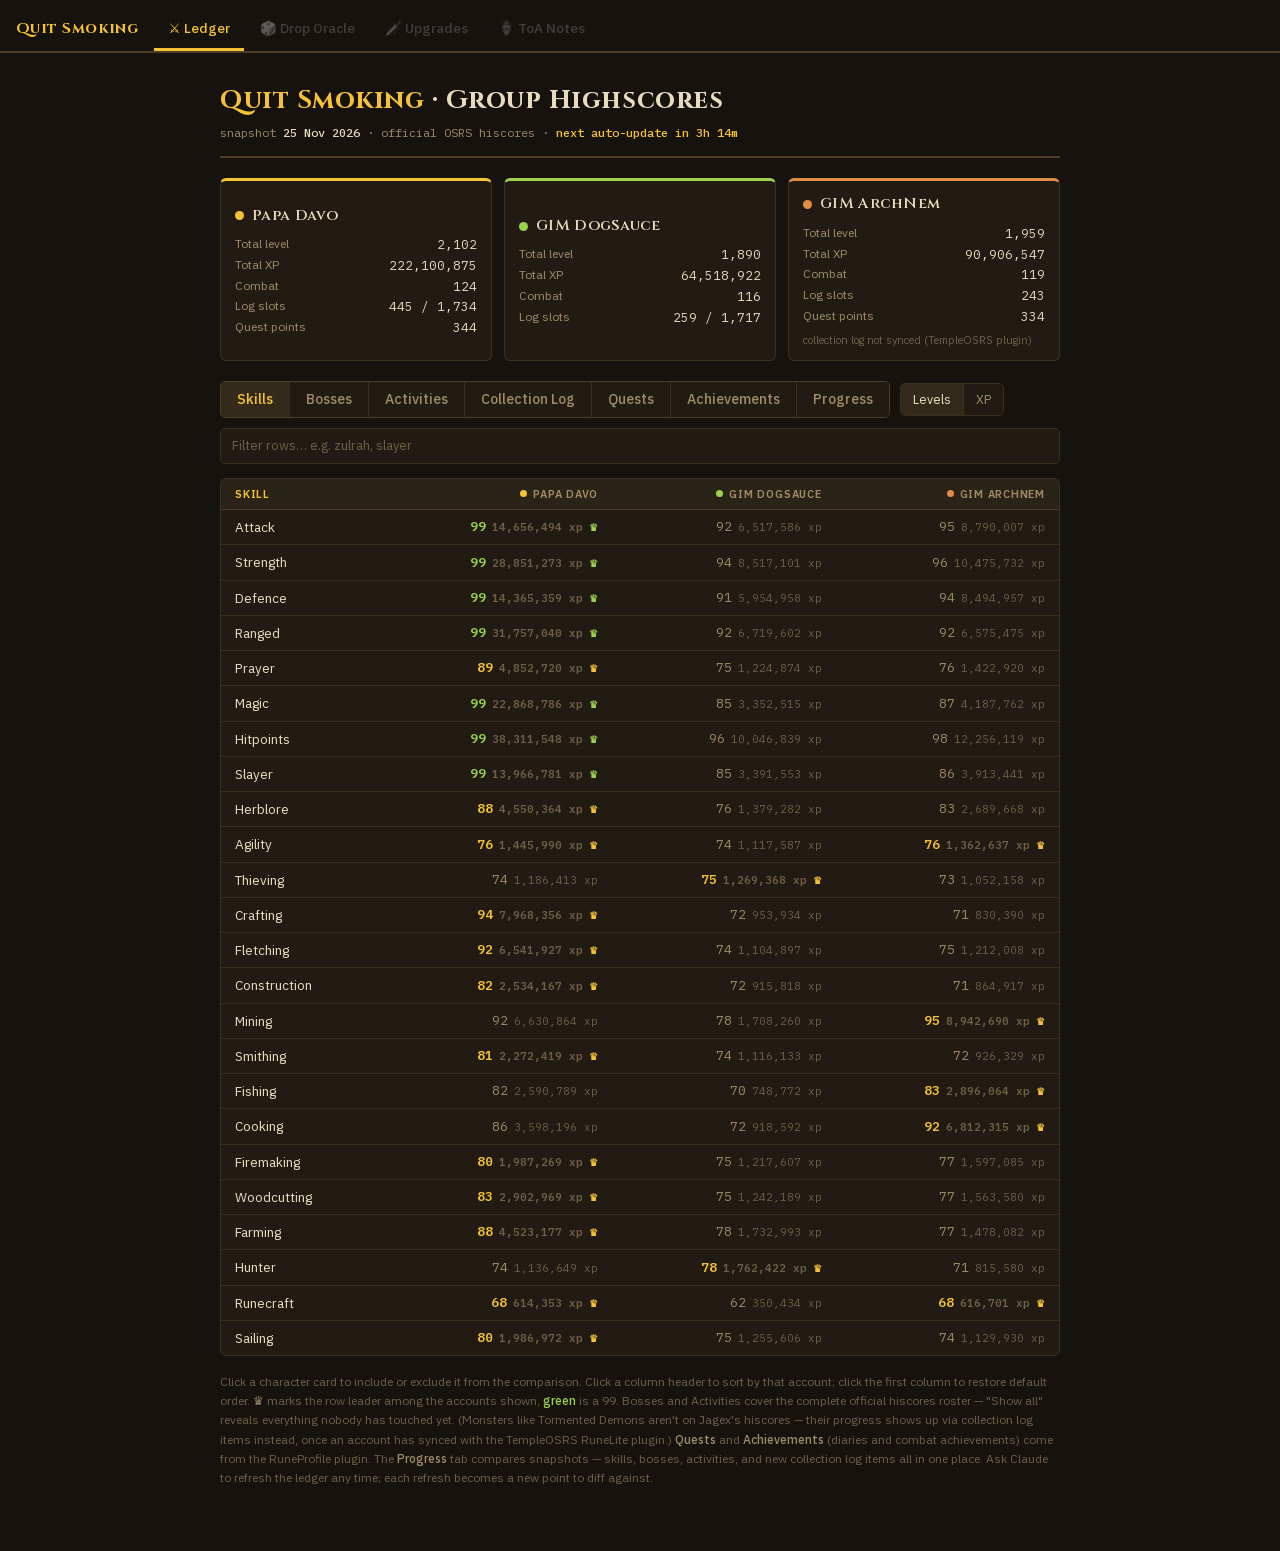
==== OSRS Toolkit.html @ 2ef052c2 "Scheduled data refresh" ====
<!DOCTYPE html>
<html lang="en">
<head>
<meta charset="utf-8">
<meta name="viewport" content="width=device-width, initial-scale=1">
<title>Quit Smoking — Group Highscores</title>
<link rel="stylesheet" href="assets/fonts.css">
<link rel="manifest" href="manifest.webmanifest">
<meta name="theme-color" content="#16120d">
<meta name="color-scheme" content="dark">
<meta name="mobile-web-app-capable" content="yes">
<meta name="apple-mobile-web-app-capable" content="yes">
<meta name="apple-mobile-web-app-status-bar-style" content="black">
<meta name="apple-mobile-web-app-title" content="Quit Smoking">
<link rel="apple-touch-icon" href="assets/apple-touch-icon.png">
<link rel="icon" type="image/png" sizes="192x192" href="assets/icon-192.png">
<style>

:root{
  --ground:#16120d; --panel:#211b13; --panel2:#2a2318; --panel3:#332a1c;
  --border:#4d3d24; --border-soft:#3a2f1d;
  --ink:#e9dcbe; --muted:#a08c66; --faint:#6f6047;
  --gold:#f5c235; --green:#9ad24b; --red:#e0674f; --blue:#7fb8d9;
  --c-davo:#f5c235; --c-dog:#9ad24b; --c-arch:#e08e45;
  --display:'Cinzel',Georgia,serif;
  --sans:'IBM Plex Sans',system-ui,sans-serif;
  --mono:'IBM Plex Mono',Consolas,monospace;
}
*{box-sizing:border-box}
[hidden]{display:none!important}
body{background:var(--ground);color:var(--ink);font-family:var(--sans);margin:0;
  font-size:14px;line-height:1.5}
nav{position:sticky;top:0;z-index:10;background:var(--ground);
  border-bottom:2px solid var(--border);display:flex;gap:2px;
  padding:10px 16px 0;overflow-x:auto}
nav .brand{font-family:var(--display);font-weight:700;font-size:15px;color:var(--gold);
  letter-spacing:.03em;padding:8px 14px 10px 0;white-space:nowrap}
nav button{font:inherit;font-size:13.5px;font-weight:500;color:var(--muted);
  background:none;border:none;border-bottom:3px solid transparent;
  padding:8px 14px 10px;cursor:pointer;white-space:nowrap}
nav button:hover{color:var(--ink)}
nav button.on{color:var(--gold);border-bottom-color:var(--gold)}
nav button:focus-visible{outline:2px solid var(--gold);outline-offset:-2px}
nav button.dim{opacity:.35;filter:grayscale(1);cursor:not-allowed}
nav button.dim:hover{color:var(--muted)}

/* ---- ledger ---- */



#t-ledger [hidden]{display:none!important}


#t-ledger .wrap{max-width:880px;margin:0 auto;padding:28px 20px 64px}


#t-ledger header{display:flex;align-items:baseline;justify-content:space-between;flex-wrap:wrap;
  gap:4px 16px;border-bottom:2px solid var(--border);padding-bottom:14px;margin-bottom:20px}

#t-ledger h1{font-family:var(--display);font-weight:700;font-size:26px;margin:0;letter-spacing:.02em;
  color:var(--gold);text-wrap:balance}

#t-ledger h1 .sub{color:var(--ink)}

#t-ledger .snapdate{font-family:var(--mono);font-size:12px;color:var(--muted)}

#t-ledger .snapdate b{color:var(--ink);font-weight:500}


#t-ledger .cards{display:grid;grid-template-columns:repeat(auto-fit,minmax(230px,1fr));gap:12px;margin-bottom:20px}

#t-ledger .card{background:var(--panel);border:1px solid var(--border-soft);border-radius:6px;
  padding:12px 14px;cursor:pointer;text-align:left;font:inherit;color:inherit;
  border-top:3px solid var(--acct);transition:background .12s, border-color .12s}

#t-ledger .card:hover{background:var(--panel2)}

#t-ledger .card:focus-visible{outline:2px solid var(--gold);outline-offset:2px}

#t-ledger .card.off{opacity:.45;border-top-color:var(--border-soft)}

#t-ledger .card .nm{font-family:var(--display);font-weight:600;font-size:15px;letter-spacing:.02em;
  display:flex;align-items:center;gap:8px;margin-bottom:8px}

#t-ledger .card .dot{width:9px;height:9px;border-radius:50%;background:var(--acct);flex:none}

#t-ledger .card dl{display:grid;grid-template-columns:auto 1fr;gap:2px 12px;margin:0}

#t-ledger .card dt{color:var(--muted);font-size:12px}

#t-ledger .card dd{margin:0;text-align:right;font-family:var(--mono);font-size:12.5px;font-variant-numeric:tabular-nums}

#t-ledger .card .off-note{font-size:11px;color:var(--faint);margin-top:6px}


#t-ledger .controls{display:flex;flex-wrap:wrap;align-items:center;gap:10px;margin-bottom:14px}

#t-ledger .tabs{display:flex;border:1px solid var(--border);border-radius:5px;overflow:hidden}

#t-ledger .tabs button{font:inherit;font-weight:500;color:var(--muted);background:var(--panel);
  border:none;padding:7px 16px;cursor:pointer}

#t-ledger .tabs button + button{border-left:1px solid var(--border-soft)}

#t-ledger .tabs button.on{background:var(--panel3);color:var(--gold)}

#t-ledger .tabs button:focus-visible{outline:2px solid var(--gold);outline-offset:-2px}

#t-ledger .seg{display:flex;border:1px solid var(--border-soft);border-radius:5px;overflow:hidden}

#t-ledger .seg button{font:inherit;font-size:12.5px;color:var(--muted);background:var(--panel);
  border:none;padding:6px 12px;cursor:pointer}

#t-ledger .seg button + button{border-left:1px solid var(--border-soft)}

#t-ledger .seg button.on{background:var(--panel3);color:var(--ink)}

#t-ledger .seg button:focus-visible{outline:2px solid var(--gold);outline-offset:-2px}

#t-ledger .range{position:relative}

#t-ledger #rangebtn{font:inherit;font-size:12.5px;color:var(--ink);background:var(--panel);
  border:1px solid var(--border-soft);border-radius:5px;padding:6px 11px;cursor:pointer;
  display:flex;align-items:center;gap:8px;font-variant-numeric:tabular-nums}

#t-ledger #rangebtn:hover{border-color:var(--gold)}

#t-ledger #rangebtn .caret{color:var(--faint);font-size:9px}

#t-ledger #calpop{position:absolute;top:calc(100% + 6px);left:0;z-index:30;background:var(--panel2);
  border:1px solid var(--border);border-radius:6px;padding:12px;
  box-shadow:0 10px 28px rgba(0,0,0,.55);display:flex;gap:14px}

#t-ledger #calpop .presets{display:flex;flex-direction:column;gap:4px;
  border-right:1px solid var(--border-soft);padding-right:12px}

#t-ledger #calpop .presets .pt{font-size:10px;font-weight:600;letter-spacing:.07em;
  text-transform:uppercase;color:var(--faint);margin-bottom:2px}

#t-ledger #calpop .presets button{font:inherit;font-size:12px;text-align:left;color:var(--muted);
  background:none;border:none;border-radius:4px;padding:5px 9px;cursor:pointer;white-space:nowrap}

#t-ledger #calpop .presets button:hover{background:var(--panel3);color:var(--gold)}

#t-ledger .cal{width:226px}

#t-ledger .cal .mhead{display:flex;align-items:center;justify-content:space-between;margin-bottom:8px}

#t-ledger .cal .mhead b{font-size:12.5px;font-weight:600;font-family:var(--sans)}

#t-ledger .cal .mhead button{font:inherit;color:var(--muted);background:none;
  border:1px solid var(--border-soft);border-radius:4px;width:22px;height:22px;
  cursor:pointer;line-height:1;padding:0}

#t-ledger .cal .mhead button:hover{color:var(--gold);border-color:var(--gold)}

#t-ledger .cal .grid{display:grid;grid-template-columns:repeat(7,1fr);gap:2px;
  font-family:var(--mono);font-size:11.5px;text-align:center}

#t-ledger .cal .dow{color:var(--faint);font-size:10px;padding:2px 0}

#t-ledger .cal .d{padding:5px 0;border-radius:4px;color:var(--faint)}

#t-ledger .cal .d.snap{color:var(--ink);cursor:pointer;background:var(--panel3);font-weight:600}

#t-ledger .cal .d.snap:hover{outline:1px solid var(--gold)}

#t-ledger .cal .d.inrange{background:var(--border-soft)}

#t-ledger .cal .d.sel{background:var(--gold);color:var(--ground)}

#t-ledger .cal .hint{margin-top:8px;font-size:10.5px;color:var(--faint);font-family:var(--sans)}

#t-ledger #search{font:inherit;font-size:13px;color:var(--ink);background:var(--panel);
  border:1px solid var(--border-soft);border-radius:5px;padding:7px 11px;flex:1;min-width:140px}

#t-ledger #search::placeholder{color:var(--faint)}

#t-ledger #search:focus{outline:none;border-color:var(--gold)}


#t-ledger .tablebox{border:1px solid var(--border-soft);border-radius:6px;background:var(--panel)}

@media (max-width:640px){#t-ledger .tablebox{overflow-x:auto}
}
#t-ledger table{border-collapse:collapse;width:100%;min-width:520px}

#t-ledger th,#t-ledger td{padding:7px 14px;white-space:nowrap}

#t-ledger thead th{font-size:11px;font-weight:600;letter-spacing:.07em;text-transform:uppercase;
  color:var(--muted);background:var(--panel2);border-bottom:1px solid var(--border);
  text-align:right;cursor:pointer;user-select:none;
  position:sticky;top:var(--stickytop,0px);z-index:2}

#t-ledger thead th:first-child{text-align:left}

#t-ledger thead th:hover{color:var(--ink)}

#t-ledger thead th.sorted{color:var(--gold)}

#t-ledger thead th .dot{display:inline-block;width:7px;height:7px;border-radius:50%;margin-right:6px;
  vertical-align:1px}

#t-ledger tbody td{border-bottom:1px solid var(--border-soft);font-family:var(--mono);
  font-size:13px;font-variant-numeric:tabular-nums;text-align:right;color:var(--muted)}

#t-ledger tbody tr:last-child td{border-bottom:none}

#t-ledger tbody tr:hover td{background:var(--panel2)}

#t-ledger tbody td.name{font-family:var(--sans);text-align:left;color:var(--ink);font-size:13.5px}

#t-ledger tbody td.lead{color:var(--gold);font-weight:600}

#t-ledger tbody td.lead::after{content:" ♛";font-size:10px}

#t-ledger tbody td.max99{color:var(--green)}

#t-ledger tbody td.zero{color:var(--faint)}

#t-ledger tbody td.gain{color:var(--green)}

#t-ledger tbody tr.grouphead td{font-family:var(--sans);font-size:11px;font-weight:600;
  letter-spacing:.07em;text-transform:uppercase;color:var(--gold);background:var(--panel2);
  text-align:left;cursor:default}

#t-ledger tbody tr.cathead td{background:var(--panel3);border-bottom-color:var(--border)}

#t-ledger tbody tr.cathead td.name{font-weight:600}

#t-ledger tbody tr.cathead td:not(.name){font-size:11.5px}

#t-ledger tbody tr.cathead td.done{color:var(--green)}

#t-ledger tbody tr.cathead .kc{display:inline-block;margin-left:9px;padding:1px 7px;border-radius:99px;
  background:var(--ground);border:1px solid var(--border);color:var(--gold);
  font-size:11.5px;font-weight:600}

#t-ledger td .xp{color:var(--faint);font-size:11px;margin-left:6px}

#t-ledger td .lv{color:var(--gold);font-size:11px;margin-left:6px}

#t-ledger .empty{padding:28px;text-align:center;color:var(--faint);white-space:normal}

#t-ledger footer{margin-top:16px;font-size:12px;color:var(--faint);line-height:1.6}

#t-ledger footer b{color:var(--muted);font-weight:500}

@media (max-width:560px){ #t-ledger th,#t-ledger td{padding:7px 9px}
 #t-ledger .wrap{padding:20px 12px 48px}
 }
/* ---- oracle ---- */




#t-oracle .wrap{max-width:880px;margin:0 auto;padding:28px 20px 64px}

#t-oracle header{border-bottom:2px solid var(--border);padding-bottom:14px;margin-bottom:20px;
  display:flex;align-items:baseline;justify-content:space-between;flex-wrap:wrap;gap:4px 16px}

#t-oracle h1{font-family:var(--display);font-weight:700;font-size:26px;margin:0;color:var(--gold);
  letter-spacing:.02em}

#t-oracle .tagline{font-family:var(--mono);font-size:12px;color:var(--muted)}


#t-oracle .grid{display:grid;grid-template-columns:minmax(260px,340px) 1fr;gap:16px;align-items:start}

@media (max-width:680px){#t-oracle .grid{grid-template-columns:1fr}
}
#t-oracle .pane{background:var(--panel);border:1px solid var(--border-soft);border-radius:6px;padding:16px}

#t-oracle label{display:block;font-size:11px;font-weight:600;letter-spacing:.07em;text-transform:uppercase;
  color:var(--muted);margin:14px 0 5px}

#t-oracle label:first-child{margin-top:0}

#t-oracle select,#t-oracle input[type=number]{width:100%;font:inherit;font-size:13.5px;color:var(--ink);
  background:var(--panel2);border:1px solid var(--border-soft);border-radius:5px;padding:8px 10px}

#t-oracle select:focus,#t-oracle input:focus{outline:none;border-color:var(--gold)}

#t-oracle input[type=number]{font-family:var(--mono);font-variant-numeric:tabular-nums}

#t-oracle .chips{display:flex;gap:6px;flex-wrap:wrap}

#t-oracle .chips button{font:inherit;font-size:12.5px;color:var(--muted);background:var(--panel2);
  border:1px solid var(--border-soft);border-radius:99px;padding:5px 12px;cursor:pointer}

#t-oracle .chips button.on{color:var(--ground);background:var(--gold);border-color:var(--gold);font-weight:600}

#t-oracle .chips button:focus-visible{outline:2px solid var(--gold);outline-offset:2px}

#t-oracle .hint{font-size:11.5px;color:var(--faint);margin-top:4px}

#t-oracle .customrow{display:flex;align-items:center;gap:8px}

#t-oracle .customrow span{font-family:var(--mono);color:var(--muted)}


#t-oracle .verdict{font-family:var(--display);font-weight:700;font-size:30px;letter-spacing:.03em;
  margin:0 0 2px;color:var(--verdict,var(--gold));text-wrap:balance}

#t-oracle .verdictsub{color:var(--muted);margin:0 0 16px;font-size:13.5px}

#t-oracle .meter{height:10px;border:1px solid var(--border);border-radius:99px;background:var(--panel2);
  overflow:hidden;margin-bottom:6px}

#t-oracle .meter i{display:block;height:100%;background:linear-gradient(90deg,var(--red),var(--gold) 50%,var(--green));
  width:var(--w,0%);transition:width .4s}

#t-oracle .meterlab{display:flex;justify-content:space-between;font-size:10.5px;color:var(--faint);
  font-family:var(--mono);margin-bottom:18px}

#t-oracle .stats{display:grid;grid-template-columns:1fr 1fr;gap:10px}

@media (max-width:480px){#t-oracle .stats{grid-template-columns:1fr}
}
#t-oracle .stat{background:var(--panel2);border:1px solid var(--border-soft);border-radius:5px;padding:10px 12px}

#t-oracle .stat .k{font-size:11px;color:var(--muted);letter-spacing:.05em;text-transform:uppercase}

#t-oracle .stat .v{font-family:var(--mono);font-size:17px;font-variant-numeric:tabular-nums;margin-top:2px}

#t-oracle .stat .v small{font-size:11px;color:var(--faint)}

#t-oracle .miles{margin:18px 0 0;padding:0;list-style:none;font-size:13px;color:var(--muted)}

#t-oracle .miles li{display:flex;justify-content:space-between;gap:12px;padding:5px 0;
  border-top:1px solid var(--border-soft)}

#t-oracle .miles b{font-family:var(--mono);font-weight:500;color:var(--ink);font-variant-numeric:tabular-nums}

#t-oracle .miles .hit b{color:var(--green)}

#t-oracle footer{margin-top:16px;font-size:12px;color:var(--faint);line-height:1.6}

#t-oracle footer b{color:var(--muted);font-weight:500}

/* ---- upgrade ---- */




#t-upgrade .wrap{max-width:880px;margin:0 auto;padding:28px 20px 64px}

#t-upgrade header{border-bottom:2px solid var(--border);padding-bottom:14px;margin-bottom:18px;
  display:flex;align-items:baseline;justify-content:space-between;flex-wrap:wrap;gap:4px 16px}

#t-upgrade h1{font-family:var(--display);font-weight:700;font-size:26px;margin:0;color:var(--gold);
  letter-spacing:.02em}

#t-upgrade .tagline{font-family:var(--mono);font-size:12px;color:var(--muted)}


#t-upgrade .summary{display:grid;grid-template-columns:repeat(auto-fit,minmax(170px,1fr));gap:12px;margin-bottom:18px}

#t-upgrade .sum{background:var(--panel);border:1px solid var(--border-soft);border-radius:6px;padding:11px 14px}

#t-upgrade .sum .k{font-size:11px;color:var(--muted);letter-spacing:.06em;text-transform:uppercase}

#t-upgrade .sum .v{font-family:var(--mono);font-size:18px;font-variant-numeric:tabular-nums;margin-top:2px}

#t-upgrade .sum .v.green{color:var(--green)}

#t-upgrade .sum .v.gold{color:var(--gold)}


#t-upgrade .controls{display:flex;flex-wrap:wrap;gap:10px;margin-bottom:14px;align-items:center}

#t-upgrade .seg{display:flex;border:1px solid var(--border-soft);border-radius:5px;overflow:hidden}

#t-upgrade .seg button{font:inherit;font-size:12.5px;color:var(--muted);background:var(--panel);
  border:none;padding:6px 12px;cursor:pointer}

#t-upgrade .seg button + button{border-left:1px solid var(--border-soft)}

#t-upgrade .seg button.on{background:var(--panel3);color:var(--ink)}

#t-upgrade .seg button:focus-visible{outline:2px solid var(--gold);outline-offset:-2px}


#t-upgrade section{margin-bottom:22px}

#t-upgrade h2{font-family:var(--display);font-weight:600;font-size:16px;letter-spacing:.04em;
  color:var(--gold);margin:0 0 2px;display:flex;align-items:baseline;gap:10px}

#t-upgrade h2 .sub{font-family:var(--mono);font-size:11.5px;color:var(--faint);font-weight:400}

#t-upgrade .items{border:1px solid var(--border-soft);border-radius:6px;overflow:hidden;background:var(--panel)}

#t-upgrade .item{display:grid;grid-template-columns:auto 1fr auto;gap:4px 12px;align-items:center;
  padding:9px 14px;border-bottom:1px solid var(--border-soft);cursor:pointer}

#t-upgrade .item:last-child{border-bottom:none}

#t-upgrade .item:hover{background:var(--panel2)}

#t-upgrade .item input{width:16px;height:16px;accent-color:var(--gold);cursor:pointer}

#t-upgrade .item .nm{font-size:13.5px}

#t-upgrade .item .note{grid-column:2/4;font-size:11.5px;color:var(--faint);margin-top:-3px}

#t-upgrade .item .pr{font-family:var(--mono);font-size:13px;font-variant-numeric:tabular-nums;
  color:var(--muted);text-align:right;white-space:nowrap}

#t-upgrade .item.owned .nm{color:var(--faint);text-decoration:line-through}

#t-upgrade .item.owned .pr{color:var(--green);text-decoration:none}

#t-upgrade .item.owned .pr::after{content:" ✓"}

#t-upgrade .item .tag{display:inline-block;font-size:9.5px;font-weight:600;letter-spacing:.07em;
  border-radius:3px;padding:1px 5px;margin-left:7px;vertical-align:1px;
  color:var(--ground);background:var(--gold)}

#t-upgrade .item .tag.lux{background:var(--panel3);color:var(--muted);border:1px solid var(--border-soft)}

#t-upgrade footer{margin-top:8px;font-size:12px;color:var(--faint);line-height:1.6}

#t-upgrade footer b{color:var(--muted);font-weight:500}

/* ---- toa ---- */




#t-toa .wrap{max-width:940px;margin:0 auto;padding:28px 20px 64px}

#t-toa header{border-bottom:2px solid var(--border);padding-bottom:14px;margin-bottom:20px;
  display:flex;align-items:baseline;justify-content:space-between;flex-wrap:wrap;gap:4px 16px}

#t-toa h1{font-family:var(--display);font-weight:700;font-size:26px;margin:0;color:var(--gold);
  letter-spacing:.02em}

#t-toa .tagline{font-family:var(--mono);font-size:12px;color:var(--muted)}


#t-toa .cols{display:grid;grid-template-columns:repeat(auto-fit,minmax(290px,1fr));gap:14px}

#t-toa .room{background:var(--panel);border:1px solid var(--border-soft);border-radius:6px;
  padding:14px 16px;border-top:3px solid var(--accent,var(--border))}

#t-toa .room h2{font-family:var(--display);font-weight:600;font-size:16px;margin:0 0 2px;
  color:var(--accent,var(--gold));letter-spacing:.03em;display:flex;align-items:baseline;
  justify-content:space-between;gap:8px}

#t-toa .room h2 .style{font-family:var(--mono);font-size:10.5px;color:var(--muted);letter-spacing:.05em}

#t-toa .room ul{margin:8px 0 0;padding-left:17px}

#t-toa .room li{margin-bottom:5px;color:var(--muted)}

#t-toa .room li b{color:var(--ink);font-weight:500}

#t-toa .room li .warn{color:var(--red);font-weight:600}

#t-toa .room li .pray{color:var(--blue)}

#t-toa .sect{font-family:var(--display);font-weight:600;font-size:14px;letter-spacing:.08em;
  text-transform:uppercase;color:var(--faint);margin:26px 0 10px}

#t-toa .sect:first-of-type{margin-top:0}


#t-toa .invos{background:var(--panel);border:1px solid var(--border-soft);border-radius:6px;padding:14px 16px}

#t-toa .invos h3{font-family:var(--display);font-size:14px;color:var(--gold);margin:0 0 6px}

#t-toa .invos p{margin:0 0 10px;font-size:12.5px;color:var(--muted)}

#t-toa .pills{display:flex;flex-wrap:wrap;gap:6px}

#t-toa .pills span{font-family:var(--mono);font-size:11.5px;background:var(--panel2);
  border:1px solid var(--border-soft);border-radius:99px;padding:3px 10px;color:var(--ink)}

#t-toa .pills span.off{color:var(--faint);text-decoration:line-through}

#t-toa footer{margin-top:18px;font-size:12px;color:var(--faint);line-height:1.6}

#t-toa footer b{color:var(--muted);font-weight:500}


</style>
</head>
<body>
<nav><span class="brand">Quit Smoking</span><button data-t="ledger">⚔️ Ledger</button><button data-t="oracle" class="dim" disabled>🎲 Drop Oracle</button><button data-t="upgrade" class="dim" disabled>🗡️ Upgrades</button><button data-t="toa" class="dim" disabled>🏺 ToA Notes</button></nav>
<div id="t-ledger" class="tool" hidden>
<div class="wrap">
<header>
  <h1>Quit Smoking <span class="sub">· Group Highscores</span></h1>
  <div class="snapdate">snapshot <b id="snapdate"></b> · official OSRS hiscores
    · <b id="nextref" style="color:var(--gold)"></b></div>
</header>

<div class="cards" id="cards"></div>

<div class="controls">
  <div class="tabs" id="tabs" role="tablist">
    <button data-tab="skills" role="tab">Skills</button>
    <button data-tab="bosses" role="tab">Bosses</button>
    <button data-tab="activities" role="tab">Activities</button>
    <button data-tab="clog" role="tab">Collection Log</button>
    <button data-tab="quests" role="tab">Quests</button>
    <button data-tab="achv" role="tab">Achievements</button>
    <button data-tab="progress" role="tab">Progress</button>
  </div>
  <div class="seg" id="mode" hidden>
    <button data-mode="level">Levels</button>
    <button data-mode="xp">XP</button>
  </div>
  <div class="seg" id="zeroseg" hidden>
    <button data-z="hide">Hide untouched</button>
    <button data-z="all">Show all</button>
  </div>
  <div class="seg" id="questseg" hidden>
    <button data-q="all">All quests</button>
    <button data-q="todo">Unfinished only</button>
  </div>
  <div class="range" id="rangewrap" hidden>
    <button id="rangebtn" aria-haspopup="dialog"></button>
    <div id="calpop" hidden></div>
  </div>
  <input id="search" type="search" placeholder="Filter rows… e.g. zulrah, slayer">
</div>

<div class="tablebox"><table>
  <thead><tr id="headrow"></tr></thead>
  <tbody id="body"></tbody>
</table></div>

<footer>
  Click a character card to include or exclude it from the comparison. Click a column header to
  sort by that account; click the first column to restore default order. <b>♛</b> marks the row
  leader among the accounts shown, <b style="color:var(--green)">green</b> is a 99.
  Bosses and Activities cover the complete official hiscores roster — "Show all" reveals
  everything nobody has touched yet. (Monsters like Tormented Demons aren't on Jagex's hiscores —
  their progress shows up via collection log items instead, once an account has synced with the
  TempleOSRS RuneLite plugin.) <b>Quests</b> and <b>Achievements</b> (diaries and combat
  achievements) come from the RuneProfile plugin.
  The <b>Progress</b> tab compares snapshots — skills, bosses,
  activities, and new collection log items all in one place. Ask Claude to refresh the ledger any
  time; each refresh becomes a new point to diff against.
</footer>
</div>
</div><div id="t-oracle" class="tool" hidden>
<div class="wrap">
<header>
  <h1>The Drop Oracle</h1>
  <div class="tagline">dry, or deserved? · rates from the OSRS Wiki · KCs from 6 Sep 2026 hiscores</div>
</header>

<div class="grid">
<div class="pane">
  <label>Whose kill count?</label>
  <div class="chips" id="who"></div>
  <label for="boss">Boss</label>
  <select id="boss"></select>
  <label for="drop">Drop</label>
  <select id="drop"></select>
  <div id="customwrap" hidden>
    <label for="rate">Drop rate</label>
    <div class="customrow"><span>1 /</span><input type="number" id="rate" min="2" value="512"></div>
  </div>
  <label for="kc">Kill count</label>
  <input type="number" id="kc" min="0" value="0">
  <div class="hint" id="kchint"></div>
  <label for="got">Copies received</label>
  <input type="number" id="got" min="0" value="0">
</div>

<div class="pane">
  <p class="verdict" id="verdict">—</p>
  <p class="verdictsub" id="verdictsub"></p>
  <div class="meter"><i id="meterbar"></i></div>
  <div class="meterlab"><span>cursed</span><span>on rate</span><span>spooned</span></div>
  <div class="stats">
    <div class="stat"><div class="k">Expected by now</div><div class="v" id="s-exp">—</div></div>
    <div class="stat"><div class="k">You have</div><div class="v" id="s-got">—</div></div>
    <div class="stat"><div class="k">Luck percentile</div><div class="v" id="s-pct">—</div></div>
    <div class="stat"><div class="k">This dry or worse</div><div class="v" id="s-odds">—</div></div>
  </div>
  <ul class="miles" id="miles"></ul>
</div>
</div>

<footer>
  Percentile = share of players with your KC who would have <b>more</b> copies than you (higher is
  luckier). Rates are effective per-kill rates from the wiki; DT2 vestiges use a hidden 3-roll
  system, so treat those as approximations. Royal Titans rates assume full damage (solo) — in a
  duo they scale with your share. Ask Claude to refresh KCs or add bosses/drops.
</footer>
</div>
</div><div id="t-upgrade" class="tool" hidden>
<div class="wrap">
<header>
  <h1>Davo's Upgrade Path</h1>
  <div class="tagline">GE prices from <b>7 Sep 2026</b> · tick what you own — it's remembered</div>
</header>

<div class="summary">
  <div class="sum"><div class="k">Still to buy</div><div class="v gold" id="t-left">—</div></div>
  <div class="sum"><div class="k">Owned value</div><div class="v green" id="t-own">—</div></div>
  <div class="sum"><div class="k">Items ticked</div><div class="v" id="t-count">—</div></div>
</div>

<div class="controls">
  <div class="seg" id="view">
    <button data-v="all">Everything</button>
    <button data-v="todo">Still needed</button>
    <button data-v="core">Core picks only</button>
  </div>
</div>

<div id="sections"></div>

<footer>
  <b>CORE</b> = the value picks that carry your PvM given your stats; untagged = solid but
  situational; <b>LUX</b> = endgame luxury. Ferocious gloves are priced as hydra leather and
  Emberlight as a tormented synapse (the tradeable components). Crystal armour for a bowfa setup
  needs <b>6 armour seeds</b> (helm 1 / legs 2 / body 3) — the listed price is per seed.
  Prices move — ask Claude to refresh them, or to re-tier this list once you've told it what you own.
</footer>
</div>
</div><div id="t-toa" class="tool" hidden>
<div class="wrap">
<header>
  <h1>ToA Field Notes</h1>
  <div class="tagline">expert-mode quick reference · keep on the second monitor</div>
</header>

<div class="sect">Invocations</div>
<div class="cols" style="grid-template-columns:repeat(auto-fit,minmax(340px,1fr))">
  <div class="invos">
    <h3>Comfortable expert (~300)</h3>
    <p>The standard "everything useful, nothing evil" loadout. Verify the total in the lobby.</p>
    <div class="pills"><span>Softcore Run</span><span>Walk for It</span><span>Pathseeker</span>
    <span>Need Less Help?</span><span>On a Diet</span><span>Dehydration</span>
    <span>Lively Larvae</span><span>More Overlords</span><span>Blowing Mud</span>
    <span>Medic</span><span>Aerial Assault</span><span>Not Just a Head</span>
    <span>Arterial Spray</span><span>Blood Thinners</span><span>Upset Stomach</span>
    <span>Mind the Gap!</span><span>Gotta Have Faith</span><span>Jungle Japes</span>
    <span>Shaking Things Up</span><span>Boulderdash</span></div>
  </div>
  <div class="invos">
    <h3>Invocations to avoid until comfy</h3>
    <p>Each of these changes how a room plays, not just the numbers.</p>
    <div class="pills"><span class="off">Quiet Prayers / Deadly Prayers</span>
    <span class="off">Overly Draining</span><span class="off">Keep Back</span>
    <span class="off">Stay Vigilant</span><span class="off">Feeling Special?</span>
    <span class="off">Double Trouble</span><span class="off">Insanity</span></div>
  </div>
</div>

<div class="sect">Path of Crondis &amp; Zebak</div>
<div class="cols">
  <div class="room" style="--accent:var(--green)">
    <h2>Crondis puzzle <span class="style">agility</span></h2>
    <ul>
      <li>Fill the container at the waterfall, water the <b>palm tree</b> before the timer empties.</li>
      <li>Zig-zag past crocodiles — getting caught <span class="warn">spills water</span>.</li>
      <li>Run energy room — save stamina sips for the boss.</li>
    </ul>
  </div>
  <div class="room" style="--accent:var(--green)">
    <h2>Zebak <span class="style">ranged</span></h2>
    <ul>
      <li><b>Blood clouds heal him</b> — kill them the moment they spawn.</li>
      <li>Roar wave: <b>jump with the rocks</b> or eat the stun; acid trail blocks tiles.</li>
      <li>Boulders push you — don't get shoved into acid.</li>
      <li>Enrage: faster waves + more acid. Save a <b>salt refresh</b> for it.</li>
    </ul>
  </div>
</div>

<div class="sect">Path of Scabaras &amp; Kephri</div>
<div class="cols">
  <div class="room" style="--accent:var(--gold)">
    <h2>Scabaras puzzle <span class="style">brain</span></h2>
    <ul>
      <li>Addition puzzle: stand on tiles summing to the target number.</li>
      <li>Matching: flip and pair the symbols — memorize before flipping.</li>
      <li>Fastest path room in the raid — bank the time here.</li>
    </ul>
  </div>
  <div class="room" style="--accent:var(--gold)">
    <h2>Kephri <span class="style">melee (stab)</span></h2>
    <ul>
      <li>Shield up = DPS the <b>exploding scarabs into her</b> phase; dung attack arcs — move off the splat tile.</li>
      <li>Swarm phase: <span class="pray">Protect from Melee</span>, step away from exploders.</li>
      <li><b>Arcane scarabs heal her shield</b> — kill them first every wave.</li>
      <li>Fireball barrage: keep moving diagonally; never stand still.</li>
    </ul>
  </div>
</div>

<div class="sect">Path of Apmeken &amp; Ba-Ba</div>
<div class="cols">
  <div class="room" style="--accent:var(--red)">
    <h2>Apmeken puzzle <span class="style">chaos</span></h2>
    <ul>
      <li>Pillar room: match the sense (sight/smell/hearing) to the correct pillar.</li>
      <li><b>Volatile monkeys explode</b> — off-tile before the bar fills; cursed ones drain prayer.</li>
      <li>Solo: do the vents in a fixed order and keep moving.</li>
    </ul>
  </div>
  <div class="room" style="--accent:var(--red)">
    <h2>Ba-Ba <span class="style">melee</span></h2>
    <ul>
      <li>Boulder roll: stand in the <b>gap in the boulder line</b>.</li>
      <li>Sarcophagus slam drops rubble — <span class="warn">don't attack through falling rocks</span>.</li>
      <li>Baboon waves: kill smalls fast (shadow baboons drain prayer, volatile explode).</li>
      <li>Edge shove attack: stand off the pit line when she winds up.</li>
    </ul>
  </div>
</div>

<div class="sect">Path of Het &amp; Akkha</div>
<div class="cols">
  <div class="room" style="--accent:var(--blue)">
    <h2>Het puzzle <span class="style">mirrors</span></h2>
    <ul>
      <li>Pick up the <b>shield</b> first — orb beam chunks you without it.</li>
      <li>Rotate mirrors to route the light beam to the statue; mine rubble in the way.</li>
      <li>Drop the shield before leaving — it's room-only.</li>
    </ul>
  </div>
  <div class="room" style="--accent:var(--blue)">
    <h2>Akkha <span class="style">magic</span></h2>
    <ul>
      <li>Match <span class="pray">protection prayer</span> to his style — he swaps after every special.</li>
      <li>Quadrant specials: hug the current quadrant edge, sidestep the elemental orbs.</li>
      <li>Memory special: repeat the flashed sequence — <b>walk it calmly</b>, it's not a DPS race.</li>
      <li>Final phase: detonating orbs sweep the room — count lanes before committing.</li>
    </ul>
  </div>
</div>

<div class="sect">The Wardens</div>
<div class="cols">
  <div class="room" style="--accent:var(--gold)">
    <h2>P1 — Obelisk <span class="style">all styles</span></h2>
    <ul>
      <li>DPS the obelisk; dodge the skull volleys and lightning tiles.</li>
      <li>Prayer-switch on the warden attacks from the sides.</li>
      <li>This phase sets your P2 — bank damage safely, don't greed through skulls.</li>
    </ul>
  </div>
  <div class="room" style="--accent:var(--gold)">
    <h2>P2 — Core <span class="style">burst dps</span></h2>
    <ul>
      <li>Warden slams → <b>core exposed</b> → dump your biggest hits into it.</li>
      <li>Between cores: dodge vents and lightning, keep supplies topped.</li>
      <li><span class="warn">Missing a core window is the raid's biggest time loss.</span></li>
    </ul>
  </div>
  <div class="room" style="--accent:var(--red)">
    <h2>P3 — Enrage <span class="style">survive</span></h2>
    <ul>
      <li>Rising floor tiles: pre-move, never react late.</li>
      <li>Phantom bosses echo earlier rooms — same answers as before (Ba-Ba slam, Akkha orbs, Kephri swarm, Zebak wave).</li>
      <li>Lightning intensifies as hp drops — save <b>ambrosia / thralls / specs</b> for the last 30%.</li>
    </ul>
  </div>
</div>

<footer>
  Written for your comfort zone (~300 expert). General style per room: <b>Zebak ranged · Kephri
  stab · Ba-Ba melee · Akkha magic</b> — bring the best you own of each and salts/nectar from the
  helpful spirit. Tell Claude your exact gear and this page gets rewritten around your actual
  switches; ask for a CoX or ToB sheet when you start learning them.
</footer>
</div>
</div>
<script>
(function(){
  var tabs=document.querySelectorAll("nav button"),cur="ledger";
  var dis={"oracle":1,"upgrade":1,"toa":1};
  try{cur=localStorage.getItem("toolkit-tab")||cur}catch(e){}
  if(dis[cur])cur="ledger";
  function show(k){
    cur=k;
    tabs.forEach(function(b){b.classList.toggle("on",b.dataset.t===k)});
    document.querySelectorAll(".tool").forEach(function(d){d.hidden=d.id!=="t-"+k});
    try{localStorage.setItem("toolkit-tab",k)}catch(e){}
  }
  tabs.forEach(function(b){b.onclick=function(){show(b.dataset.t)}});
  show(document.getElementById("t-"+cur)?cur:"ledger");
  // Sticky table headers park just below the nav bar.
  var nav=document.querySelector("nav");
  function setSticky(){document.documentElement.style.setProperty("--stickytop",nav.offsetHeight+"px")}
  setSticky();window.addEventListener("resize",setSticky);
})();
</script>
<script>
/* ---- ledger ---- */
(function(){

// Snapshots are appended by Claude on each refresh — oldest first.
// Player shape: {skills, activities, temple?} where temple = {slots:[filled,total], ehc,
// items:{"Item name":count}} from TempleOSRS collection-log API (only for synced accounts).
const SNAPSHOTS = [{"date":"2026-09-06","label":"6 Sep 2026","players":{"GIM ArchNem":{"skills":{"Overall":[1959,90817655],"Attack":[95,8790007],"Defence":[94,8494957],"Strength":[96,10475732],"Hitpoints":[98,12256119],"Ranged":[92,6575475],"Prayer":[76,1422920],"Magic":[87,4187762],"Cooking":[92,6812315],"Woodcutting":[77,1563580],"Fletching":[75,1212008],"Fishing":[83,2896064],"Firemaking":[77,1597085],"Crafting":[71,830390],"Smithing":[72,926329],"Mining":[95,8853798],"Herblore":[83,2689668],"Agility":[76,1362637],"Thieving":[73,1052158],"Slayer":[86,3913441],"Farming":[77,1478082],"Runecraft":[68,616701],"Hunter":[71,815580],"Construction":[71,864917],"Sailing":[74,1129930]},"activities":{"Clue Scrolls (all)":28,"Clue Scrolls (medium)":2,"Clue Scrolls (hard)":26,"LMS - Rank":626,"PvP Arena - Rank":2881,"Rifts closed":57,"Collections Logged":242,"Amoxliatl":46,"Barrows Chests":25,"Brutus":435,"Dagannoth Prime":60,"Dagannoth Rex":9,"Dagannoth Supreme":73,"Deranged Archaeologist":25,"Duke Sucellus":1,"Giant Mole":16,"Grotesque Guardians":30,"Hespori":10,"Kalphite Queen":1,"K'ril Tsutsaroth":10,"Lunar Chests":96,"Mad Angel":9,"Scurrius":33,"Skotizo":6,"Tempoross":6,"The Gauntlet":2,"The Corrupted Gauntlet":61,"The Hueycoatl":35,"The Leviathan":1,"The Royal Titans":123,"The Whisperer":1,"Tombs of Amascut":10,"TzTok-Jad":1,"Vardorvis":4,"Vorkath":25,"Wintertodt":85,"Zulrah":45}},"GIM DogSauce":{"skills":{"Overall":[1866,57749675],"Attack":[91,6158344],"Defence":[90,5573254],"Strength":[93,7649274],"Hitpoints":[95,8884294],"Ranged":[89,5214032],"Prayer":[74,1170166],"Magic":[84,3060320],"Cooking":[72,909050],"Woodcutting":[74,1142007],"Fletching":[74,1104012],"Fishing":[70,743529],"Firemaking":[75,1217547],"Crafting":[72,932230],"Smithing":[72,945684],"Mining":[74,1160021],"Herblore":[76,1352380],"Agility":[73,1040699],"Thieving":[75,1262168],"Slayer":[83,2698250],"Farming":[76,1407093],"Runecraft":[60,296725],"Hunter":[78,1720559],"Construction":[71,874126],"Sailing":[75,1233911]},"activities":{"Clue Scrolls (all)":56,"Clue Scrolls (beginner)":8,"Clue Scrolls (easy)":12,"Clue Scrolls (medium)":21,"Clue Scrolls (hard)":15,"LMS - Rank":493,"PvP Arena - Rank":2171,"Rifts closed":15,"Collections Logged":259,"Amoxliatl":134,"Barrows Chests":54,"Brutus":1201,"Bryophyta":1,"Dagannoth Prime":1,"Dagannoth Rex":3,"Dagannoth Supreme":1,"Duke Sucellus":1,"Giant Mole":1,"Hespori":10,"Kalphite Queen":1,"K'ril Tsutsaroth":6,"Lunar Chests":336,"Mad Angel":38,"Obor":3,"Sarachnis":72,"Scurrius":105,"Shellbane Gryphon":24,"Skotizo":7,"Tempoross":15,"The Gauntlet":16,"The Corrupted Gauntlet":2,"The Hueycoatl":37,"The Leviathan":1,"The Royal Titans":313,"The Whisperer":1,"Tombs of Amascut":2,"TzTok-Jad":1,"Vardorvis":1,"Vorkath":12,"Wintertodt":58,"Zulrah":7}},"Papa Davo":{"skills":{"Overall":[2056,198998919],"Attack":[99,14608565],"Defence":[99,14316328],"Strength":[99,27160122],"Hitpoints":[99,35258874],"Ranged":[99,28372508],"Prayer":[87,4183730],"Magic":[99,19261687],"Cooking":[84,3001071],"Woodcutting":[81,2204561],"Fletching":[91,6244048],"Fishing":[75,1289940],"Firemaking":[75,1210898],"Crafting":[93,7643472],"Smithing":[76,1463975],"Mining":[86,3645906],"Herblore":[87,4282466],"Agility":[76,1418709],"Thieving":[74,1185414],"Slayer":[99,13646776],"Farming":[86,3695834],"Runecraft":[66,518225],"Hunter":[74,1120104],"Construction":[82,2487669],"Sailing":[70,778037]},"activities":{"Clue Scrolls (all)":171,"Clue Scrolls (beginner)":6,"Clue Scrolls (easy)":5,"Clue Scrolls (medium)":87,"Clue Scrolls (hard)":72,"Clue Scrolls (elite)":1,"LMS - Rank":627,"PvP Arena - Rank":2940,"Rifts closed":28,"Colosseum Glory":837,"Collections Logged":420,"Abyssal Sire":550,"Alchemical Hydra":149,"Amoxliatl":21,"Araxxor":291,"Barrows Chests":408,"Brutus":2432,"Calvar'ion":300,"Cerberus":580,"Chambers of Xeric":11,"Chambers of Xeric: Challenge Mode":4,"Chaos Elemental":3,"Chaos Fanatic":1,"Commander Zilyana":11,"Crazy Archaeologist":21,"Dagannoth Prime":293,"Dagannoth Rex":92,"Dagannoth Supreme":113,"Duke Sucellus":376,"General Graardor":149,"Giant Mole":4,"Grotesque Guardians":16,"Hespori":37,"Kalphite Queen":42,"King Black Dragon":6,"Kraken":587,"K'ril Tsutsaroth":176,"Lunar Chests":319,"Mad Angel":108,"Maggot King":11,"Phantom Muspah":7,"Sarachnis":34,"Scorpia":1,"Scurrius":134,"Skotizo":47,"Spindel":262,"Tempoross":61,"The Gauntlet":23,"The Corrupted Gauntlet":404,"The Hueycoatl":52,"The Leviathan":1,"The Royal Titans":489,"The Whisperer":1,"Thermonuclear Smoke Devil":106,"Tombs of Amascut":29,"Tombs of Amascut: Expert Mode":43,"TzTok-Jad":3,"Vardorvis":142,"Vorkath":51,"Wintertodt":57,"Yama":206,"Zulrah":1014}}}},{"date":"2026-09-07","label":"7 Sep 2026","players":{"Papa Davo":{"skills":{"Overall":[2056,199440632],"Attack":[99,14610105],"Defence":[99,14316328],"Strength":[99,27168103],"Hitpoints":[99,35322585],"Ranged":[99,28413290],"Prayer":[87,4183730],"Magic":[99,19383039],"Cooking":[84,3001071],"Woodcutting":[81,2204561],"Fletching":[91,6244048],"Fishing":[75,1289940],"Firemaking":[75,1210898],"Crafting":[93,7643666],"Smithing":[76,1466520],"Mining":[86,3823121],"Herblore":[87,4282886],"Agility":[76,1418976],"Thieving":[74,1185414],"Slayer":[99,13646776],"Farming":[86,3718992],"Runecraft":[66,520223],"Hunter":[74,1120104],"Construction":[82,2488219],"Sailing":[70,778037]},"activities":{"Clue Scrolls (all)":182,"Clue Scrolls (beginner)":8,"Clue Scrolls (easy)":7,"Clue Scrolls (medium)":89,"Clue Scrolls (hard)":76,"Clue Scrolls (elite)":2,"LMS - Rank":627,"PvP Arena - Rank":2940,"Rifts closed":28,"Colosseum Glory":837,"Collections Logged":422,"Abyssal Sire":550,"Alchemical Hydra":149,"Amoxliatl":21,"Araxxor":291,"Barrows Chests":408,"Brutus":2433,"Calvar'ion":300,"Cerberus":580,"Chambers of Xeric":11,"Chambers of Xeric: Challenge Mode":4,"Chaos Elemental":3,"Chaos Fanatic":1,"Commander Zilyana":11,"Crazy Archaeologist":21,"Dagannoth Prime":293,"Dagannoth Rex":92,"Dagannoth Supreme":113,"Duke Sucellus":376,"General Graardor":149,"Giant Mole":4,"Grotesque Guardians":16,"Hespori":37,"Kalphite Queen":42,"King Black Dragon":6,"Kraken":587,"K'ril Tsutsaroth":176,"Lunar Chests":319,"Mad Angel":108,"Maggot King":11,"Phantom Muspah":7,"Sarachnis":34,"Scorpia":1,"Scurrius":134,"Skotizo":47,"Spindel":262,"Tempoross":61,"The Gauntlet":23,"The Corrupted Gauntlet":404,"The Hueycoatl":52,"The Leviathan":1,"The Royal Titans":489,"The Whisperer":1,"Thermonuclear Smoke Devil":106,"Tombs of Amascut":29,"Tombs of Amascut: Expert Mode":43,"TzTok-Jad":3,"Vardorvis":142,"Vorkath":51,"Wintertodt":57,"Yama":217,"Zulrah":1014},"temple":{"slots":[422,1717],"ehc":359.0,"items":{"abyssal_sire":{"Unsired":3,"Bludgeon spine":1,"Bludgeon claw":1,"Bludgeon axon":1,"Abyssal whip":11},"alchemical_hydra":{"Hydra's claw":1,"Hydra leather":1,"Hydra's fang":1,"Hydra's eye":1,"Dragon knife":291},"amoxliatl":{"Pendant of Ates (inert)":1,"Frozen tear":106},"araxxor":{"Araxyte venom sack":2479,"Spider cave teleport":51,"Araxyte fang":1,"Noxious point":1,"Noxious blade":1,"Noxious pommel":1,"Araxyte head":3},"barrows_chests":{"Ahrim's hood":4,"Torag's helm":2,"Karil's leathertop":1,"Ahrim's robetop":2,"Guthan's platebody":2,"Torag's platebody":2,"Ahrim's robeskirt":2,"Dharok's platelegs":1,"Guthan's chainskirt":1,"Torag's platelegs":1,"Verac's plateskirt":1,"Karil's crossbow":2,"Ahrim's staff":2,"Dharok's greataxe":1,"Guthan's warspear":1,"Torag's hammers":6,"Verac's flail":1,"Bolt rack":35},"brutus":{"Mooleta":70,"Bottomless milk bucket (empty)":67,"Cow slippers":11},"callisto_and_artio":{"Dragon pickaxe":1,"Dragon 2h sword":3},"cerberus":{"Eternal crystal":2,"Pegasian crystal":4,"Primordial crystal":1,"Jar of Souls":1,"Key master teleport":91},"chaos_elemental":{"Dragon pickaxe":1,"Dragon 2h sword":3},"commander_zilyana":{"Saradomin sword":1,"Godsword shard 1":2,"Godsword shard 2":1},"crazy_archaeologist":{"Fedora":1},"dagannoth_kings":{"Berserker ring":4,"Archers ring":1,"Seers ring":1,"Warrior ring":1,"Dragon axe":2,"Mud battlestaff":1},"doom_of_mokhaiotl":{"Avernic treads":1,"Mokhaiotl waystone":74,"Demon tear":41719},"duke_sucellus":{"Virtus robe top":1,"Ice quartz":1,"Frozen tablet":1,"Chromium ingot":2,"Awakener's orb":5},"the_fight_caves":{"Fire cape":3},"fortis_colosseum":{"Sunfire splinters":250},"the_gauntlet":{"Crystal armour seed":13,"Crystal weapon seed":4,"Enhanced crystal weapon seed":1,"Gauntlet cape":1},"general_graardor":{"Bandos tassets":1,"Godsword shard 1":2,"Godsword shard 2":1},"giant_mole":{"Mole skin":9,"Mole claw":4,"Immaculate mole skin":1},"grotesque_guardians":{"Granite dust":4474},"hespori":{"Iasor seed":25,"Kronos seed":21,"Attas seed":9},"hueycoatl":{"Soiled page":57,"Hueycoatl hide":3,"Huasca seed":15},"kalphite_queen":{"Kq head":1,"Dragon 2h sword":3,"Dragon pickaxe":1},"king_black_dragon":{"Dragon pickaxe":1},"kraken":{"Kraken tentacle":2,"Jar of Dirt":1},"kree_arra":{"Godsword shard 1":2,"Godsword shard 2":1},"kril_tsutsaroth":{"Zamorakian spear":2,"Godsword shard 1":2,"Godsword shard 2":1},"the_leviathan":{"Virtus robe top":1,"Chromium ingot":2,"Awakener's orb":5},"the_mad_angel":{"Hallowfell":1,"Ardeaglais teleport":6,"Granite dust":4474},"moons_of_peril":{"Eclipse moon chestplate":1,"Eclipse moon tassets":1,"Eclipse moon helm":2,"Eclipse atlatl":1,"Blue moon chestplate":2,"Blue moon tassets":1,"Blue moon helm":1,"Blue moon spear":1,"Blood moon chestplate":1,"Blood moon tassets":2,"Blood moon helm":2,"Dual macuahuitl":1,"Atlatl dart":250},"phantom_muspah":{"Ancient icon":1,"Ancient essence":3401},"royal_titans":{"Deadeye prayer scroll":1,"Mystic vigour prayer scroll":1,"Giantsoul amulet (uncharged)":6,"Ice element staff crown":2,"Fire element staff crown":3,"Desiccated page":250},"scorpia":{"Dragon 2h sword":3},"scurrius":{"Scurrius' spine":4},"skotizo":{"Skotos":1,"Dark claw":1,"Ancient shard":170},"tempoross":{"Soaked page":24,"Fish barrel":1,"Spirit flakes":3446},"thermonuclear_smoke_devil":{"Occult necklace":1},"vardorvis":{"Virtus robe top":1,"Blood quartz":1,"Strangled tablet":1,"Chromium ingot":2,"Awakener's orb":5},"venenatis_and_spindel":{"Treasonous ring":1,"Dragon pickaxe":1,"Dragon 2h sword":3},"vetion_and_calvarion":{"Dragon pickaxe":1,"Dragon 2h sword":3,"Voidwaker blade":1},"vorkath":{"Vorkath's head":2},"the_whisperer":{"Virtus robe top":1,"Chromium ingot":2,"Awakener's orb":5},"wintertodt":{"Burnt page":59,"Bruma torch":4,"Dragon axe":2},"yama":{"Chasm teleport scroll":44,"Oathplate chest":1,"Soulflame horn":1,"Oathplate shards":100,"Rite of vile transference":1,"Forgotten lockbox":5,"Dossier":7,"Barrel of demonic tallow (full)":10},"zulrah":{"Jar of Swamp":1,"Magic fang":1,"Serpentine visage":2,"Tanzanite fang":1,"Zul-andra teleport":512,"Zulrah's scales":65535},"chambers_of_xeric":{"Torn prayer scroll":1,"Dark relic":1},"theatre_of_blood":{"Vial of blood":10},"tombs_of_amascut":{"Lightbearer":1,"Osmumten's fang":2,"Thread of Elidinis":2,"Breach of the Scarab":4,"Eye of the Corruptor":3,"Jewel of the Sun":2,"Jewel of Amascut":3,"Masori crafting kit":1,"Cache of runes":15},"beginner_treasure_trails":{"Jester cape":1,"Black pickaxe":1},"easy_treasure_trails":{"Black platelegs (t)":1,"Black shield (h1)":1,"Black pickaxe":1,"Willow comp bow":1},"medium_treasure_trails":{"Ranger boots":1,"Climbing boots (g)":1,"Adamant platelegs (t)":1,"Adamant kiteshield (t)":1,"Adamant kiteshield (g)":1,"Adamant shield (h3)":1,"Adamant helm (h4)":1,"Adamant platebody (h1)":1,"Adamant platebody (h2)":2,"Adamant platebody (h4)":1,"Mithril platebody (t)":1,"Mithril kiteshield (t)":1,"Green d'hide body (g)":3,"Green d'hide chaps (g)":1,"Saradomin mitre":1,"Guthix mitre":1,"Zamorak mitre":2,"Ancient mitre":1,"Ancient stole":1,"Bandos stole":1,"Bandos crozier":1,"Pink boater":1,"Green headband":1,"Crier hat":2,"Crier bell":1,"White unicorn mask":1,"Black leprechaun hat":1,"Wolf mask":1,"Purple elegant legs":1,"Black elegant shirt":1,"Pink elegant skirt":1,"Gnomish firelighter":1,"Strength amulet (t)":1,"Yew comp bow":1},"hard_treasure_trails":{"Dragon boots ornament kit":1,"Rune plateskirt (t)":1,"Rune full helm (g)":1,"Rune platebody (g)":1,"Zamorak kiteshield":1,"Guthix plateskirt":1,"Armadyl platebody":1,"Armadyl plateskirt":1,"Bandos full helm":1,"Bandos platebody":2,"Bandos platelegs":1,"Bandos kiteshield":1,"Rune helm (h1)":1,"Rune helm (h5)":1,"Saradomin bracers":1,"Zamorak coif":1,"Zamorak d'hide boots":1,"Bandos coif":1,"Armadyl chaps":1,"Ancient d'hide body":1,"Red d'hide chaps (g)":1,"Enchanted robe":2,"Saradomin stole":1,"Red cavalier":1,"Black cavalier":1,"Green dragon mask":1,"Rune cane":1},"elite_treasure_trails":{"Dark infinity colour kit":1},"gilded":{"Gilded full helm":1},"third_age":{"3rd Age amulet":1},"shared_treasure_trail_rewards":{"Zamorak page 1":1,"Guthix page 1":1,"Bandos page 1":1,"Ancient page 1":1,"Zamorak page 2":2,"Guthix page 2":4,"Bandos page 2":1,"Armadyl page 2":1,"Ancient page 2":1,"Saradomin page 3":1,"Zamorak page 3":3,"Bandos page 3":1,"Ancient page 3":1,"Saradomin page 4":1,"Guthix page 4":3,"Ancient page 4":1,"Peaceful blessing":1,"Ancient blessing":1,"Nardah teleport":15,"Mort'ton teleport":14,"Feldip hills teleport":27,"Digsite teleport":24,"Piscatoris teleport":25,"Pest control teleport":18,"Tai bwo wannai teleport":15,"Lumberyard teleport":26,"Iorwerth camp teleport":34,"Master scroll book (empty)":3,"Red firelighter":15,"Green firelighter":13,"Blue firelighter":71,"Purple firelighter":55,"White firelighter":65,"Charge dragonstone jewellery scroll":9,"Purple sweets":297},"scroll_cases":{"Minor hard scroll case":1},"brimhaven_agility_arena":{"Agility arena ticket":2,"Brimhaven voucher":2},"fishing_trawler":{"Angler hat":1,"Angler top":1,"Angler waders":1,"Angler boots":1},"giants_foundry":{"Double ammo mould":1,"Kovac's grog":3},"guardians_of_the_rift":{"Abyssal pearls":166,"Intricate pouch":1},"last_man_standing":{"Victor's cape (1)":1},"magic_training_arena":{"Infinity boots":1},"mahogany_homes":{"Carpenter's helmet":1,"Carpenter's shirt":1,"Carpenter's trousers":1,"Carpenter's boots":1,"Plank sack":1},"pest_control":{"Void knight top":1,"Void knight robe":1,"Void knight gloves":1,"Void ranger helm":1,"Elite void top":1,"Elite void robe":1},"mastering_mixology":{"Prescription goggles":1,"Alchemist's amulet":1,"Reagent pouch":1},"rogues_den":{"Rogue mask":1,"Rogue top":1,"Rogue trousers":1,"Rogue boots":1,"Rogue gloves":1},"vale_totems":{"Fletching knife":1,"Ent branch":63,"Greenman mask":1},"volcanic_mine":{"Prospector helmet":1,"Prospector jacket":1,"Prospector legs":1,"Prospector boots":1},"aerial_fishing":{"Angler hat":1,"Angler top":1,"Angler waders":1,"Angler boots":1},"all_pets":{"Skotos":1},"boat_paints":{"Shark paint":1},"camdozaal":{"Imcando hammer":1},"champions_challenge":{"Zombie champion scroll":1},"chompy_bird_hunting":{"Chompy bird hat":1},"creature_creation":{"Tea flask":58,"Green satchel":43,"Red satchel":46},"cyclopes":{"Bronze defender":1,"Iron defender":1,"Steel defender":1,"Black defender":1,"Mithril defender":1,"Adamant defender":1,"Rune defender":1,"Dragon defender":1},"gloughs_experiments":{"Zenyte shard":7,"Light frame":3,"Heavy frame":1,"Ballista limbs":3,"Ballista spring":3},"hunter_guild":{"Guild hunter headwear":1,"Guild hunter top":1},"lost_schematics":{"Salvaging station schematic":1,"Bosun's workbench schematic":1},"motherlode_mine":{"Prospector helmet":1,"Prospector jacket":1,"Prospector legs":1,"Prospector boots":1},"random_events":{"Camo top":1,"Camo bottoms":1,"Camo helmet":1,"Mime top":1,"Mime legs":1,"Mime gloves":1,"Mime boots":1,"Frog token":5},"revenants":{"Revenant cave teleport":18},"rooftop_agility":{"Mark of Grace":188,"Graceful top":1,"Graceful legs":1,"Graceful boots":1},"sailing_miscellaneous":{"Dragon cannonball":4,"Boat bottle (empty)":3,"Facility bottle (empty)":4},"sea_treasures":{"Sailors' amulet (inert)":1,"Rusty coin":1},"shayzien_armour":{"Shayzien gloves (1)":1,"Shayzien boots (1)":1,"Shayzien helm (1)":1,"Shayzien greaves (1)":1,"Shayzien platebody (1)":1,"Shayzien gloves (2)":1,"Shayzien boots (2)":1,"Shayzien helm (2)":1,"Shayzien greaves (2)":1,"Shayzien platebody (2)":1,"Shayzien gloves (3)":1,"Shayzien boots (3)":1,"Shayzien helm (3)":1,"Shayzien greaves (3)":1,"Shayzien platebody (3)":1,"Shayzien gloves (4)":1,"Shayzien boots (4)":1,"Shayzien helm (4)":1,"Shayzien greaves (4)":1,"Shayzien platebody (4)":1,"Shayzien gloves (5)":1,"Shayzien boots (5)":1,"Shayzien helm (5)":1,"Shayzien greaves (5)":1,"Shayzien body (5)":1},"shooting_stars":{"Celestial ring (uncharged)":1},"slayer":{"Basilisk head":1,"Kurask head":1,"Dust battlestaff":2,"Mist battlestaff":1,"Abyssal whip":11,"Granite maul":12,"Leaf-bladed sword":4,"Leaf-bladed battleaxe":1,"Bronze boots":5,"Iron boots":3,"Black boots":23,"Mithril boots":12,"Adamant boots":25,"Rune boots":42,"Dragon boots":3,"Uncharged trident":3,"Kraken tentacle":2,"Dark bow":1,"Occult necklace":1,"Dragon knife":291,"Drake's tooth":2,"Drake's claw":1,"Hydra's fang":1,"Hydra's eye":1,"Mystic hat (light)":5,"Mystic robe top (light)":8,"Mystic robe bottom (light)":2,"Mystic robe top (dark)":2,"Mystic robe bottom (dark)":2,"Mystic gloves (dark)":2,"Mystic gloves (dusk)":1,"Basilisk jaw":1,"Blood shard":2,"Warped sceptre (uncharged)":2,"Aranea boots":4,"Pendant of Ates (inert)":1,"Frozen tear":106,"Venator tooth":355,"Venator fang":413},"tormented_demons":{"Tormented synapse":3,"Burning claw":8,"Guthixian temple teleport":224},"miscellaneous":{"Dragon warhammer":2,"Long bone":33,"Curved bone":2,"Dark totem base":48,"Dark totem middle":48,"Dark totem top":47,"Shield left half":7,"Dragon spear":11,"Right skull half":8,"Left skull half":4,"Top of sceptre":1,"Bottom of sceptre":1,"Giant key":1,"Hespori seed":37,"Fresh crab claw":1,"Xeric's talisman (inert)":86,"Enhanced crystal teleport seed":1,"Orange egg sac":1,"Broken zombie axe":3}},"recent":[["Black shield (h1)","2026-09-07 13:12",0],["Rune helm (h5)","2026-09-07 01:00",0]]},"quests":{"qp":341,"synced":"2026-09-07","state":"[base64]"},"diaries":{"Karamja|Easy":[10,10],"Karamja|Medium":[19,19],"Karamja|Hard":[10,10],"Karamja|Elite":[3,5],"Ardougne|Easy":[10,10],"Ardougne|Medium":[12,12],"Ardougne|Hard":[12,12],"Ardougne|Elite":[1,8],"Falador|Easy":[11,11],"Falador|Medium":[14,14],"Falador|Hard":[11,11],"Fremennik|Easy":[10,10],"Fremennik|Medium":[9,9],"Fremennik|Hard":[9,9],"Fremennik|Elite":[2,6],"Kandarin|Easy":[11,11],"Kandarin|Medium":[12,14],"Kandarin|Hard":[2,11],"Desert|Easy":[11,11],"Desert|Medium":[12,12],"Desert|Hard":[10,10],"Lumbridge & Draynor|Easy":[12,12],"Lumbridge & Draynor|Medium":[12,12],"Lumbridge & Draynor|Hard":[2,11],"Morytania|Easy":[11,11],"Morytania|Medium":[11,11],"Morytania|Hard":[10,10],"Morytania|Elite":[1,6],"Varrock|Easy":[14,14],"Varrock|Medium":[13,13],"Varrock|Hard":[10,10],"Wilderness|Easy":[12,12],"Wilderness|Medium":[11,11],"Wilderness|Hard":[10,10],"Western Provinces|Easy":[11,11],"Western Provinces|Medium":[13,13],"Western Provinces|Hard":[13,13],"Western Provinces|Elite":[3,7],"Kourend & Kebos|Easy":[12,12],"Kourend & Kebos|Medium":[13,13],"Kourend & Kebos|Hard":[10,10],"Kourend & Kebos|Elite":[4,8]},"ca":{"points":729,"reached":3,"tiers":{"Easy":[25,41],"Medium":[37,64],"Hard":[58,89],"Elite":[68,166],"Master":[32,173],"Grandmaster":[4,121]}}},"GIM DogSauce":{"skills":{"Overall":[1867,58365888],"Attack":[91,6178946],"Defence":[90,5651887],"Strength":[93,7809611],"Hitpoints":[95,9020309],"Ranged":[90,5346410],"Prayer":[74,1174466],"Magic":[84,3076562],"Cooking":[72,909050],"Woodcutting":[74,1142007],"Fletching":[74,1104012],"Fishing":[70,743529],"Firemaking":[75,1217547],"Crafting":[72,932315],"Smithing":[72,945797],"Mining":[74,1160146],"Herblore":[76,1352480],"Agility":[73,1040718],"Thieving":[75,1262168],"Slayer":[83,2761117],"Farming":[76,1407126],"Runecraft":[60,297325],"Hunter":[78,1723823],"Construction":[71,874626],"Sailing":[75,1233911]},"activities":{"Clue Scrolls (all)":64,"Clue Scrolls (beginner)":8,"Clue Scrolls (easy)":12,"Clue Scrolls (medium)":29,"Clue Scrolls (hard)":15,"LMS - Rank":493,"PvP Arena - Rank":2171,"Rifts closed":15,"Collections Logged":265,"Amoxliatl":134,"Barrows Chests":54,"Brutus":1323,"Bryophyta":1,"Dagannoth Prime":1,"Dagannoth Rex":3,"Dagannoth Supreme":1,"Duke Sucellus":6,"Giant Mole":1,"Hespori":10,"Kalphite Queen":1,"K'ril Tsutsaroth":6,"Lunar Chests":336,"Mad Angel":38,"Obor":3,"Sarachnis":72,"Scurrius":105,"Shellbane Gryphon":24,"Skotizo":7,"Tempoross":15,"The Gauntlet":16,"The Corrupted Gauntlet":2,"The Hueycoatl":37,"The Leviathan":1,"The Royal Titans":317,"The Whisperer":1,"Tombs of Amascut":2,"TzTok-Jad":1,"Vardorvis":1,"Vorkath":12,"Wintertodt":58,"Zulrah":7},"temple":{"slots":[259,1717],"ehc":109.1,"items":{"amoxliatl":{"Glacial temotli":1,"Pendant of Ates (inert)":3,"Frozen tear":706},"barrows_chests":{"Verac's helm":1,"Ahrim's robeskirt":1},"brutus":{"Mooleta":48,"Bottomless milk bucket (empty)":31,"Cow slippers":7},"the_fight_caves":{"Fire cape":1},"fortis_colosseum":{"Sunfire splinters":250},"the_gauntlet":{"Gauntlet cape":1},"giant_mole":{"Mole skin":2,"Mole claw":1},"grotesque_guardians":{"Granite dust":1113},"hespori":{"Iasor seed":2,"Kronos seed":6,"Attas seed":8},"hueycoatl":{"Soiled page":43,"Hueycoatl hide":6,"Huasca seed":16},"the_mad_angel":{"Hallowfell":1,"Granite dust":1113},"moons_of_peril":{"Eclipse moon chestplate":1,"Eclipse moon tassets":1,"Eclipse moon helm":1,"Eclipse atlatl":1,"Blue moon chestplate":1,"Blue moon tassets":1,"Blue moon helm":1,"Blue moon spear":1,"Blood moon chestplate":1,"Blood moon tassets":1,"Blood moon helm":1,"Dual macuahuitl":1,"Atlatl dart":250},"royal_titans":{"Giantsoul amulet (uncharged)":5,"Ice element staff crown":2,"Desiccated page":130},"sarachnis":{"Giant egg sac(full)":6,"Pristine spider silk":1},"scurrius":{"Scurrius' spine":2},"shellbane_gryphon":{"Gryphon feather":250},"skotizo":{"Ancient shard":34},"tempoross":{"Spirit flakes":393},"vorkath":{"Vorkath's head":1},"wintertodt":{"Burnt page":54,"Warm gloves":3,"Bruma torch":3},"zulrah":{"Zul-andra teleport":12,"Zulrah's scales":1310},"tombs_of_amascut":{"Thread of Elidinis":1,"Cache of runes":1},"beginner_treasure_trails":{"Monk's robe top (t)":1},"easy_treasure_trails":{"Steel platelegs (t)":1},"medium_treasure_trails":{"Climbing boots (g)":1,"Adamant kiteshield (t)":1,"Adamant shield (h1)":1,"Crier hat":1,"Crier coat":1,"Wolf cloak":1},"hard_treasure_trails":{"Guthix platelegs":1,"Armadyl full helm":1,"Armadyl bracers":1,"Magic comp bow":1},"shared_treasure_trail_rewards":{"Zamorak page 1":1,"Armadyl page 1":1,"Ancient page 1":1,"Bandos page 4":2,"Holy blessing":1,"War blessing":1,"Honourable blessing":1,"Digsite teleport":11,"Pest control teleport":23,"Master scroll book (empty)":1,"Red firelighter":11,"Blue firelighter":15,"Purple firelighter":17,"White firelighter":9,"Charge dragonstone jewellery scroll":13,"Purple sweets":23},"barbarian_assault":{"Fighter torso":1,"Granite body":1},"barracuda_trials":{"Stormy key":1,"Barrel stand":1,"Ralph's fabric roll":1,"Fetid key":1,"Captured wind mote":1,"Gurtob's fabric roll":1,"Serrated key":1,"Heart of ithell":1,"Gwyna's fabric roll":1},"brimhaven_agility_arena":{"Agility arena ticket":2,"Brimhaven voucher":2},"fishing_trawler":{"Angler hat":1,"Angler top":1,"Angler waders":1,"Angler boots":1},"giants_foundry":{"Double ammo mould":1,"Kovac's grog":1},"guardians_of_the_rift":{"Abyssal pearls":60,"Intricate pouch":1},"hallowed_sepulchre":{"Hallowed mark":63,"Mysterious page":1},"magic_training_arena":{"Infinity boots":1,"Bones to peaches":1},"mahogany_homes":{"Plank sack":1},"pest_control":{"Void knight top":1,"Void knight robe":1,"Void knight gloves":1,"Void ranger helm":1,"Elite void top":1,"Elite void robe":1},"rogues_den":{"Rogue mask":1,"Rogue top":1,"Rogue trousers":1,"Rogue boots":1,"Rogue gloves":1},"temple_trekking":{"Lumberjack hat":1,"Lumberjack top":2,"Lumberjack legs":1,"Lumberjack boots":1},"tithe_farm":{"Herb sack":1},"vale_totems":{"Fletching knife":1,"Ent branch":19},"volcanic_mine":{"Prospector helmet":1},"aerial_fishing":{"Angler hat":1,"Angler top":1,"Angler waders":1,"Angler boots":1},"boat_paints":{"Shark paint":1,"Saradominist paint":1},"camdozaal":{"Ancient globe":1,"Ancient astroscope":1,"Imcando hammer":1},"champions_challenge":{"Skeleton champion scroll":1},"chompy_bird_hunting":{"Chompy bird hat":1},"colossal_wyrm_agility":{"Graceful hood":1,"Graceful cape":1,"Graceful top":1,"Graceful legs":1,"Graceful gloves":1,"Graceful boots":1},"creature_creation":{"Tea flask":4,"Green satchel":9},"cyclopes":{"Bronze defender":1,"Iron defender":1,"Steel defender":1,"Black defender":1,"Mithril defender":1,"Adamant defender":1,"Rune defender":1,"Dragon defender":1},"forestry":{"Lumberjack hat":1,"Lumberjack top":2,"Lumberjack legs":1,"Lumberjack boots":1,"Sturdy beehive parts":7},"gloughs_experiments":{"Zenyte shard":1,"Ballista spring":1},"hunter_guild":{"Huntsman's kit":1},"lost_schematics":{"Salvaging station schematic":1,"Bosun's workbench schematic":1},"motherlode_mine":{"Prospector helmet":1},"ocean_encounters":{"Small pearl":1},"random_events":{"Camo top":1,"Camo bottoms":1,"Camo helmet":1,"Lederhosen top":1,"Lederhosen shorts":1,"Lederhosen hat":1,"Zombie shirt":1,"Zombie trousers":1,"Zombie mask":1,"Zombie gloves":1,"Zombie boots":1,"Mime mask":1,"Mime top":1,"Mime legs":1,"Mime gloves":1,"Mime boots":1,"Frog token":4,"Beekeeper's hat":1,"Beekeeper's top":1,"Beekeeper's legs":1,"Beekeeper's gloves":1,"Beekeeper's boots":1},"rooftop_agility":{"Mark of Grace":275,"Graceful hood":1,"Graceful cape":1,"Graceful top":1,"Graceful legs":1,"Graceful gloves":1,"Graceful boots":1},"sailing_miscellaneous":{"Boat bottle (empty)":1,"Facility bottle (empty)":5},"sea_treasures":{"Sailors' amulet (inert)":1,"Rusty coin":1},"shayzien_armour":{"Shayzien gloves (1)":1,"Shayzien boots (1)":1,"Shayzien helm (1)":1,"Shayzien greaves (1)":1,"Shayzien platebody (1)":1,"Shayzien gloves (2)":1,"Shayzien boots (2)":1,"Shayzien helm (2)":1,"Shayzien greaves (2)":1,"Shayzien platebody (2)":1,"Shayzien gloves (3)":1,"Shayzien boots (3)":1,"Shayzien helm (3)":1,"Shayzien greaves (3)":1,"Shayzien platebody (3)":1,"Shayzien gloves (4)":1,"Shayzien boots (4)":1,"Shayzien helm (4)":1,"Shayzien greaves (4)":1,"Shayzien platebody (4)":1,"Shayzien gloves (5)":1,"Shayzien boots (5)":1,"Shayzien helm (5)":1,"Shayzien greaves (5)":1,"Shayzien body (5)":1},"slayer":{"Flippers":1,"Brine sabre":1,"Black mask (10)":2,"Granite legs":1,"Bronze boots":2,"Iron boots":1,"Black boots":11,"Mithril boots":1,"Adamant boots":4,"Mystic gloves (light)":1,"Warped sceptre (uncharged)":1,"Sulphur blades":7,"Glacial temotli":1,"Pendant of Ates (inert)":3,"Frozen tear":706,"Broken antler":12,"Gryphon feather":250,"Air diamond":1,"Water sapphire":1,"Earth emerald":1,"Fire ruby":1},"tormented_demons":{"Tormented synapse":1,"Burning claw":5,"Guthixian temple teleport":150},"miscellaneous":{"Long bone":11,"Curved bone":1,"Pharaoh's sceptre (uncharged)":2,"Dark totem base":8,"Dark totem middle":7,"Dark totem top":7,"Shield left half":1,"Right skull half":7,"Left skull half":1,"Top of sceptre":1,"Bottom of sceptre":1,"Mossy key":1,"Giant key":18,"Hespori seed":10,"Fresh crab claw":1,"Fresh crab shell":1,"Xeric's talisman (inert)":7,"Broken zombie axe":1,"Jeweller's chisel":1}},"recent":[]}},"GIM ArchNem":{"skills":{"Overall":[1959,90817655],"Attack":[95,8790007],"Defence":[94,8494957],"Strength":[96,10475732],"Hitpoints":[98,12256119],"Ranged":[92,6575475],"Prayer":[76,1422920],"Magic":[87,4187762],"Cooking":[92,6812315],"Woodcutting":[77,1563580],"Fletching":[75,1212008],"Fishing":[83,2896064],"Firemaking":[77,1597085],"Crafting":[71,830390],"Smithing":[72,926329],"Mining":[95,8853798],"Herblore":[83,2689668],"Agility":[76,1362637],"Thieving":[73,1052158],"Slayer":[86,3913441],"Farming":[77,1478082],"Runecraft":[68,616701],"Hunter":[71,815580],"Construction":[71,864917],"Sailing":[74,1129930]},"activities":{"Clue Scrolls (all)":28,"Clue Scrolls (medium)":2,"Clue Scrolls (hard)":26,"LMS - Rank":626,"PvP Arena - Rank":2881,"Rifts closed":57,"Collections Logged":242,"Amoxliatl":46,"Barrows Chests":25,"Brutus":435,"Dagannoth Prime":60,"Dagannoth Rex":9,"Dagannoth Supreme":73,"Deranged Archaeologist":25,"Duke Sucellus":1,"Giant Mole":16,"Grotesque Guardians":30,"Hespori":10,"Kalphite Queen":1,"K'ril Tsutsaroth":10,"Lunar Chests":96,"Mad Angel":9,"Scurrius":33,"Skotizo":6,"Tempoross":6,"The Gauntlet":2,"The Corrupted Gauntlet":61,"The Hueycoatl":35,"The Leviathan":1,"The Royal Titans":123,"The Whisperer":1,"Tombs of Amascut":10,"TzTok-Jad":1,"Vardorvis":4,"Vorkath":25,"Wintertodt":85,"Zulrah":45},"quests":{"qp":333,"synced":"2026-03-29","state":"[base64]"},"diaries":{"Karamja|Easy":[10,10],"Karamja|Medium":[19,19],"Karamja|Hard":[10,10],"Karamja|Elite":[2,5],"Ardougne|Easy":[10,10],"Ardougne|Medium":[12,12],"Ardougne|Hard":[6,12],"Ardougne|Elite":[1,8],"Falador|Easy":[11,11],"Falador|Medium":[14,14],"Falador|Hard":[11,11],"Falador|Elite":[1,6],"Fremennik|Easy":[10,10],"Fremennik|Medium":[9,9],"Fremennik|Hard":[9,9],"Fremennik|Elite":[2,6],"Kandarin|Easy":[11,11],"Kandarin|Medium":[13,14],"Kandarin|Hard":[1,11],"Desert|Easy":[11,11],"Desert|Medium":[12,12],"Desert|Hard":[10,10],"Lumbridge & Draynor|Easy":[12,12],"Lumbridge & Draynor|Medium":[12,12],"Lumbridge & Draynor|Hard":[11,11],"Morytania|Easy":[11,11],"Morytania|Medium":[11,11],"Morytania|Hard":[10,10],"Varrock|Easy":[14,14],"Varrock|Medium":[13,13],"Varrock|Hard":[10,10],"Wilderness|Easy":[12,12],"Wilderness|Medium":[11,11],"Wilderness|Hard":[1,10],"Western Provinces|Easy":[11,11],"Western Provinces|Medium":[13,13],"Western Provinces|Hard":[13,13],"Western Provinces|Elite":[1,7],"Kourend & Kebos|Easy":[12,12],"Kourend & Kebos|Medium":[13,13],"Kourend & Kebos|Hard":[10,10],"Kourend & Kebos|Elite":[2,8]},"ca":{"points":0,"reached":0,"tiers":{"Easy":[25,41],"Medium":[31,64],"Hard":[31,89],"Elite":[21,166],"Master":[4,173]}}}}},{"date":"2026-09-08","label":"8 Sep 2026","players":{"Papa Davo":{"skills":{"Overall":[2056,199523292],"Attack":[99,14610105],"Defence":[99,14316328],"Strength":[99,27168103],"Hitpoints":[99,35322585],"Ranged":[99,28413290],"Prayer":[87,4183730],"Magic":[99,19383140],"Cooking":[84,3001071],"Woodcutting":[81,2204561],"Fletching":[91,6244948],"Fishing":[75,1289940],"Firemaking":[75,1210898],"Crafting":[93,7643666],"Smithing":[76,1466748],"Mining":[86,3904520],"Herblore":[87,4282886],"Agility":[76,1418976],"Thieving":[74,1185414],"Slayer":[99,13646776],"Farming":[86,3718992],"Runecraft":[66,520223],"Hunter":[74,1120136],"Construction":[82,2488219],"Sailing":[70,778037]},"activities":{"Clue Scrolls (all)":182,"Clue Scrolls (beginner)":8,"Clue Scrolls (easy)":7,"Clue Scrolls (medium)":89,"Clue Scrolls (hard)":76,"Clue Scrolls (elite)":2,"LMS - Rank":627,"PvP Arena - Rank":2940,"Rifts closed":28,"Colosseum Glory":837,"Collections Logged":422,"Abyssal Sire":550,"Alchemical Hydra":149,"Amoxliatl":21,"Araxxor":291,"Barrows Chests":408,"Brutus":2433,"Calvar'ion":300,"Cerberus":580,"Chambers of Xeric":11,"Chambers of Xeric: Challenge Mode":4,"Chaos Elemental":3,"Chaos Fanatic":1,"Commander Zilyana":11,"Crazy Archaeologist":21,"Dagannoth Prime":293,"Dagannoth Rex":92,"Dagannoth Supreme":113,"Duke Sucellus":376,"General Graardor":149,"Giant Mole":4,"Grotesque Guardians":16,"Hespori":37,"Kalphite Queen":42,"King Black Dragon":6,"Kraken":587,"K'ril Tsutsaroth":176,"Lunar Chests":319,"Mad Angel":108,"Maggot King":11,"Phantom Muspah":7,"Sarachnis":34,"Scorpia":1,"Scurrius":134,"Skotizo":47,"Spindel":262,"Tempoross":61,"The Gauntlet":23,"The Corrupted Gauntlet":404,"The Hueycoatl":52,"The Leviathan":1,"The Royal Titans":489,"The Whisperer":1,"Thermonuclear Smoke Devil":106,"Tombs of Amascut":29,"Tombs of Amascut: Expert Mode":43,"TzTok-Jad":3,"Vardorvis":142,"Vorkath":51,"Wintertodt":57,"Yama":217,"Zulrah":1014},"temple":{"slots":[422,1717],"ehc":359.0,"items":{"abyssal_sire":{"Unsired":3,"Bludgeon spine":1,"Bludgeon claw":1,"Bludgeon axon":1,"Abyssal whip":11},"alchemical_hydra":{"Hydra's claw":1,"Hydra leather":1,"Hydra's fang":1,"Hydra's eye":1,"Dragon knife":291},"amoxliatl":{"Pendant of Ates (inert)":1,"Frozen tear":106},"araxxor":{"Araxyte venom sack":2479,"Spider cave teleport":51,"Araxyte fang":1,"Noxious point":1,"Noxious blade":1,"Noxious pommel":1,"Araxyte head":3},"barrows_chests":{"Ahrim's hood":4,"Torag's helm":2,"Karil's leathertop":1,"Ahrim's robetop":2,"Guthan's platebody":2,"Torag's platebody":2,"Ahrim's robeskirt":2,"Dharok's platelegs":1,"Guthan's chainskirt":1,"Torag's platelegs":1,"Verac's plateskirt":1,"Karil's crossbow":2,"Ahrim's staff":2,"Dharok's greataxe":1,"Guthan's warspear":1,"Torag's hammers":6,"Verac's flail":1,"Bolt rack":35},"brutus":{"Mooleta":70,"Bottomless milk bucket (empty)":67,"Cow slippers":11},"callisto_and_artio":{"Dragon pickaxe":1,"Dragon 2h sword":3},"cerberus":{"Eternal crystal":2,"Pegasian crystal":4,"Primordial crystal":1,"Jar of Souls":1,"Key master teleport":91},"chaos_elemental":{"Dragon pickaxe":1,"Dragon 2h sword":3},"commander_zilyana":{"Saradomin sword":1,"Godsword shard 1":2,"Godsword shard 2":1},"crazy_archaeologist":{"Fedora":1},"dagannoth_kings":{"Berserker ring":4,"Archers ring":1,"Seers ring":1,"Warrior ring":1,"Dragon axe":2,"Mud battlestaff":1},"doom_of_mokhaiotl":{"Avernic treads":1,"Mokhaiotl waystone":74,"Demon tear":41719},"duke_sucellus":{"Virtus robe top":1,"Ice quartz":1,"Frozen tablet":1,"Chromium ingot":2,"Awakener's orb":5},"the_fight_caves":{"Fire cape":3},"fortis_colosseum":{"Sunfire splinters":250},"the_gauntlet":{"Crystal armour seed":13,"Crystal weapon seed":4,"Enhanced crystal weapon seed":1,"Gauntlet cape":1},"general_graardor":{"Bandos tassets":1,"Godsword shard 1":2,"Godsword shard 2":1},"giant_mole":{"Mole skin":9,"Mole claw":4,"Immaculate mole skin":1},"grotesque_guardians":{"Granite dust":4474},"hespori":{"Iasor seed":25,"Kronos seed":21,"Attas seed":9},"hueycoatl":{"Soiled page":57,"Hueycoatl hide":3,"Huasca seed":15},"kalphite_queen":{"Kq head":1,"Dragon 2h sword":3,"Dragon pickaxe":1},"king_black_dragon":{"Dragon pickaxe":1},"kraken":{"Kraken tentacle":2,"Jar of Dirt":1},"kree_arra":{"Godsword shard 1":2,"Godsword shard 2":1},"kril_tsutsaroth":{"Zamorakian spear":2,"Godsword shard 1":2,"Godsword shard 2":1},"the_leviathan":{"Virtus robe top":1,"Chromium ingot":2,"Awakener's orb":5},"the_mad_angel":{"Hallowfell":1,"Ardeaglais teleport":6,"Granite dust":4474},"moons_of_peril":{"Eclipse moon chestplate":1,"Eclipse moon tassets":1,"Eclipse moon helm":2,"Eclipse atlatl":1,"Blue moon chestplate":2,"Blue moon tassets":1,"Blue moon helm":1,"Blue moon spear":1,"Blood moon chestplate":1,"Blood moon tassets":2,"Blood moon helm":2,"Dual macuahuitl":1,"Atlatl dart":250},"phantom_muspah":{"Ancient icon":1,"Ancient essence":3401},"royal_titans":{"Deadeye prayer scroll":1,"Mystic vigour prayer scroll":1,"Giantsoul amulet (uncharged)":6,"Ice element staff crown":2,"Fire element staff crown":3,"Desiccated page":250},"scorpia":{"Dragon 2h sword":3},"scurrius":{"Scurrius' spine":4},"skotizo":{"Skotos":1,"Dark claw":1,"Ancient shard":170},"tempoross":{"Soaked page":24,"Fish barrel":1,"Spirit flakes":3446},"thermonuclear_smoke_devil":{"Occult necklace":1},"vardorvis":{"Virtus robe top":1,"Blood quartz":1,"Strangled tablet":1,"Chromium ingot":2,"Awakener's orb":5},"venenatis_and_spindel":{"Treasonous ring":1,"Dragon pickaxe":1,"Dragon 2h sword":3},"vetion_and_calvarion":{"Dragon pickaxe":1,"Dragon 2h sword":3,"Voidwaker blade":1},"vorkath":{"Vorkath's head":2},"the_whisperer":{"Virtus robe top":1,"Chromium ingot":2,"Awakener's orb":5},"wintertodt":{"Burnt page":59,"Bruma torch":4,"Dragon axe":2},"yama":{"Chasm teleport scroll":44,"Oathplate chest":1,"Soulflame horn":1,"Oathplate shards":100,"Rite of vile transference":1,"Forgotten lockbox":5,"Dossier":7,"Barrel of demonic tallow (full)":10},"zulrah":{"Jar of Swamp":1,"Magic fang":1,"Serpentine visage":2,"Tanzanite fang":1,"Zul-andra teleport":512,"Zulrah's scales":65535},"chambers_of_xeric":{"Torn prayer scroll":1,"Dark relic":1},"theatre_of_blood":{"Vial of blood":10},"tombs_of_amascut":{"Lightbearer":1,"Osmumten's fang":2,"Thread of Elidinis":2,"Breach of the Scarab":4,"Eye of the Corruptor":3,"Jewel of the Sun":2,"Jewel of Amascut":3,"Masori crafting kit":1,"Cache of runes":15},"beginner_treasure_trails":{"Jester cape":1,"Black pickaxe":1},"easy_treasure_trails":{"Black platelegs (t)":1,"Black shield (h1)":1,"Black pickaxe":1,"Willow comp bow":1},"medium_treasure_trails":{"Ranger boots":1,"Climbing boots (g)":1,"Adamant platelegs (t)":1,"Adamant kiteshield (t)":1,"Adamant kiteshield (g)":1,"Adamant shield (h3)":1,"Adamant helm (h4)":1,"Adamant platebody (h1)":1,"Adamant platebody (h2)":2,"Adamant platebody (h4)":1,"Mithril platebody (t)":1,"Mithril kiteshield (t)":1,"Green d'hide body (g)":3,"Green d'hide chaps (g)":1,"Saradomin mitre":1,"Guthix mitre":1,"Zamorak mitre":2,"Ancient mitre":1,"Ancient stole":1,"Bandos stole":1,"Bandos crozier":1,"Pink boater":1,"Green headband":1,"Crier hat":2,"Crier bell":1,"White unicorn mask":1,"Black leprechaun hat":1,"Wolf mask":1,"Purple elegant legs":1,"Black elegant shirt":1,"Pink elegant skirt":1,"Gnomish firelighter":1,"Strength amulet (t)":1,"Yew comp bow":1},"hard_treasure_trails":{"Dragon boots ornament kit":1,"Rune plateskirt (t)":1,"Rune full helm (g)":1,"Rune platebody (g)":1,"Zamorak kiteshield":1,"Guthix plateskirt":1,"Armadyl platebody":1,"Armadyl plateskirt":1,"Bandos full helm":1,"Bandos platebody":2,"Bandos platelegs":1,"Bandos kiteshield":1,"Rune helm (h1)":1,"Rune helm (h5)":1,"Saradomin bracers":1,"Zamorak coif":1,"Zamorak d'hide boots":1,"Bandos coif":1,"Armadyl chaps":1,"Ancient d'hide body":1,"Red d'hide chaps (g)":1,"Enchanted robe":2,"Saradomin stole":1,"Red cavalier":1,"Black cavalier":1,"Green dragon mask":1,"Rune cane":1},"elite_treasure_trails":{"Dark infinity colour kit":1},"gilded":{"Gilded full helm":1},"third_age":{"3rd Age amulet":1},"shared_treasure_trail_rewards":{"Zamorak page 1":1,"Guthix page 1":1,"Bandos page 1":1,"Ancient page 1":1,"Zamorak page 2":2,"Guthix page 2":4,"Bandos page 2":1,"Armadyl page 2":1,"Ancient page 2":1,"Saradomin page 3":1,"Zamorak page 3":3,"Bandos page 3":1,"Ancient page 3":1,"Saradomin page 4":1,"Guthix page 4":3,"Ancient page 4":1,"Peaceful blessing":1,"Ancient blessing":1,"Nardah teleport":15,"Mort'ton teleport":14,"Feldip hills teleport":27,"Digsite teleport":24,"Piscatoris teleport":25,"Pest control teleport":18,"Tai bwo wannai teleport":15,"Lumberyard teleport":26,"Iorwerth camp teleport":34,"Master scroll book (empty)":3,"Red firelighter":15,"Green firelighter":13,"Blue firelighter":71,"Purple firelighter":55,"White firelighter":65,"Charge dragonstone jewellery scroll":9,"Purple sweets":297},"scroll_cases":{"Minor hard scroll case":1},"brimhaven_agility_arena":{"Agility arena ticket":2,"Brimhaven voucher":2},"fishing_trawler":{"Angler hat":1,"Angler top":1,"Angler waders":1,"Angler boots":1},"giants_foundry":{"Double ammo mould":1,"Kovac's grog":3},"guardians_of_the_rift":{"Abyssal pearls":166,"Intricate pouch":1},"last_man_standing":{"Victor's cape (1)":1},"magic_training_arena":{"Infinity boots":1},"mahogany_homes":{"Carpenter's helmet":1,"Carpenter's shirt":1,"Carpenter's trousers":1,"Carpenter's boots":1,"Plank sack":1},"pest_control":{"Void knight top":1,"Void knight robe":1,"Void knight gloves":1,"Void ranger helm":1,"Elite void top":1,"Elite void robe":1},"mastering_mixology":{"Prescription goggles":1,"Alchemist's amulet":1,"Reagent pouch":1},"rogues_den":{"Rogue mask":1,"Rogue top":1,"Rogue trousers":1,"Rogue boots":1,"Rogue gloves":1},"vale_totems":{"Fletching knife":1,"Ent branch":63,"Greenman mask":1},"volcanic_mine":{"Prospector helmet":1,"Prospector jacket":1,"Prospector legs":1,"Prospector boots":1},"aerial_fishing":{"Angler hat":1,"Angler top":1,"Angler waders":1,"Angler boots":1},"all_pets":{"Skotos":1},"boat_paints":{"Shark paint":1},"camdozaal":{"Imcando hammer":1},"champions_challenge":{"Zombie champion scroll":1},"chompy_bird_hunting":{"Chompy bird hat":1},"creature_creation":{"Tea flask":58,"Green satchel":43,"Red satchel":46},"cyclopes":{"Bronze defender":1,"Iron defender":1,"Steel defender":1,"Black defender":1,"Mithril defender":1,"Adamant defender":1,"Rune defender":1,"Dragon defender":1},"gloughs_experiments":{"Zenyte shard":7,"Light frame":3,"Heavy frame":1,"Ballista limbs":3,"Ballista spring":3},"hunter_guild":{"Guild hunter headwear":1,"Guild hunter top":1},"lost_schematics":{"Salvaging station schematic":1,"Bosun's workbench schematic":1},"motherlode_mine":{"Prospector helmet":1,"Prospector jacket":1,"Prospector legs":1,"Prospector boots":1},"random_events":{"Camo top":1,"Camo bottoms":1,"Camo helmet":1,"Mime top":1,"Mime legs":1,"Mime gloves":1,"Mime boots":1,"Frog token":5},"revenants":{"Revenant cave teleport":18},"rooftop_agility":{"Mark of Grace":188,"Graceful top":1,"Graceful legs":1,"Graceful boots":1},"sailing_miscellaneous":{"Dragon cannonball":4,"Boat bottle (empty)":3,"Facility bottle (empty)":4},"sea_treasures":{"Sailors' amulet (inert)":1,"Rusty coin":1},"shayzien_armour":{"Shayzien gloves (1)":1,"Shayzien boots (1)":1,"Shayzien helm (1)":1,"Shayzien greaves (1)":1,"Shayzien platebody (1)":1,"Shayzien gloves (2)":1,"Shayzien boots (2)":1,"Shayzien helm (2)":1,"Shayzien greaves (2)":1,"Shayzien platebody (2)":1,"Shayzien gloves (3)":1,"Shayzien boots (3)":1,"Shayzien helm (3)":1,"Shayzien greaves (3)":1,"Shayzien platebody (3)":1,"Shayzien gloves (4)":1,"Shayzien boots (4)":1,"Shayzien helm (4)":1,"Shayzien greaves (4)":1,"Shayzien platebody (4)":1,"Shayzien gloves (5)":1,"Shayzien boots (5)":1,"Shayzien helm (5)":1,"Shayzien greaves (5)":1,"Shayzien body (5)":1},"shooting_stars":{"Celestial ring (uncharged)":1},"slayer":{"Basilisk head":1,"Kurask head":1,"Dust battlestaff":2,"Mist battlestaff":1,"Abyssal whip":11,"Granite maul":12,"Leaf-bladed sword":4,"Leaf-bladed battleaxe":1,"Bronze boots":5,"Iron boots":3,"Black boots":23,"Mithril boots":12,"Adamant boots":25,"Rune boots":42,"Dragon boots":3,"Uncharged trident":3,"Kraken tentacle":2,"Dark bow":1,"Occult necklace":1,"Dragon knife":291,"Drake's tooth":2,"Drake's claw":1,"Hydra's fang":1,"Hydra's eye":1,"Mystic hat (light)":5,"Mystic robe top (light)":8,"Mystic robe bottom (light)":2,"Mystic robe top (dark)":2,"Mystic robe bottom (dark)":2,"Mystic gloves (dark)":2,"Mystic gloves (dusk)":1,"Basilisk jaw":1,"Blood shard":2,"Warped sceptre (uncharged)":2,"Aranea boots":4,"Pendant of Ates (inert)":1,"Frozen tear":106,"Venator tooth":355,"Venator fang":413},"tormented_demons":{"Tormented synapse":3,"Burning claw":8,"Guthixian temple teleport":224},"miscellaneous":{"Dragon warhammer":2,"Long bone":33,"Curved bone":2,"Dark totem base":48,"Dark totem middle":48,"Dark totem top":47,"Shield left half":7,"Dragon spear":11,"Right skull half":8,"Left skull half":4,"Top of sceptre":1,"Bottom of sceptre":1,"Giant key":1,"Hespori seed":37,"Fresh crab claw":1,"Xeric's talisman (inert)":86,"Enhanced crystal teleport seed":1,"Orange egg sac":1,"Broken zombie axe":3}},"recent":[["Black shield (h1)","2026-09-07 13:12",0],["Rune helm (h5)","2026-09-07 01:00",0]]},"quests":{"qp":341,"synced":"2026-09-08","state":"[base64]"},"diaries":{"Karamja|Easy":[10,10],"Karamja|Medium":[19,19],"Karamja|Hard":[10,10],"Karamja|Elite":[3,5],"Ardougne|Easy":[10,10],"Ardougne|Medium":[12,12],"Ardougne|Hard":[12,12],"Ardougne|Elite":[1,8],"Falador|Easy":[11,11],"Falador|Medium":[14,14],"Falador|Hard":[11,11],"Fremennik|Easy":[10,10],"Fremennik|Medium":[9,9],"Fremennik|Hard":[9,9],"Fremennik|Elite":[2,6],"Kandarin|Easy":[11,11],"Kandarin|Medium":[12,14],"Kandarin|Hard":[2,11],"Desert|Easy":[11,11],"Desert|Medium":[12,12],"Desert|Hard":[10,10],"Lumbridge & Draynor|Easy":[12,12],"Lumbridge & Draynor|Medium":[12,12],"Lumbridge & Draynor|Hard":[2,11],"Morytania|Easy":[11,11],"Morytania|Medium":[11,11],"Morytania|Hard":[10,10],"Morytania|Elite":[1,6],"Varrock|Easy":[14,14],"Varrock|Medium":[13,13],"Varrock|Hard":[10,10],"Wilderness|Easy":[12,12],"Wilderness|Medium":[11,11],"Wilderness|Hard":[10,10],"Western Provinces|Easy":[11,11],"Western Provinces|Medium":[13,13],"Western Provinces|Hard":[13,13],"Western Provinces|Elite":[3,7],"Kourend & Kebos|Easy":[12,12],"Kourend & Kebos|Medium":[13,13],"Kourend & Kebos|Hard":[10,10],"Kourend & Kebos|Elite":[4,8]},"ca":{"points":729,"reached":3,"tiers":{"Easy":[25,41],"Medium":[37,64],"Hard":[58,89],"Elite":[68,166],"Master":[32,173],"Grandmaster":[4,121]}}},"GIM DogSauce":{"skills":{"Overall":[1867,58400004],"Attack":[91,6178946],"Defence":[90,5658883],"Strength":[93,7809611],"Hitpoints":[95,9022636],"Ranged":[90,5346410],"Prayer":[74,1174466],"Magic":[84,3080039],"Cooking":[72,909050],"Woodcutting":[74,1143729],"Fletching":[74,1104012],"Fishing":[70,743529],"Firemaking":[75,1217547],"Crafting":[72,932315],"Smithing":[72,945797],"Mining":[74,1160146],"Herblore":[76,1352480],"Agility":[73,1047840],"Thieving":[75,1262168],"Slayer":[83,2761117],"Farming":[76,1407126],"Runecraft":[60,297325],"Hunter":[78,1723823],"Construction":[71,875586],"Sailing":[75,1245423]},"activities":{"Clue Scrolls (all)":64,"Clue Scrolls (beginner)":8,"Clue Scrolls (easy)":12,"Clue Scrolls (medium)":29,"Clue Scrolls (hard)":15,"LMS - Rank":493,"PvP Arena - Rank":2171,"Rifts closed":15,"Collections Logged":265,"Amoxliatl":134,"Barrows Chests":54,"Brutus":1323,"Bryophyta":1,"Dagannoth Prime":1,"Dagannoth Rex":3,"Dagannoth Supreme":1,"Duke Sucellus":6,"Giant Mole":1,"Hespori":10,"Kalphite Queen":1,"K'ril Tsutsaroth":6,"Lunar Chests":336,"Mad Angel":38,"Obor":3,"Sarachnis":72,"Scurrius":105,"Shellbane Gryphon":24,"Skotizo":7,"Tempoross":15,"The Gauntlet":16,"The Corrupted Gauntlet":2,"The Hueycoatl":37,"The Leviathan":1,"The Royal Titans":317,"The Whisperer":1,"Tombs of Amascut":2,"TzTok-Jad":1,"Vardorvis":1,"Vorkath":12,"Wintertodt":58,"Zulrah":7},"temple":{"slots":[259,1717],"ehc":109.1,"items":{"amoxliatl":{"Glacial temotli":1,"Pendant of Ates (inert)":3,"Frozen tear":706},"barrows_chests":{"Verac's helm":1,"Ahrim's robeskirt":1},"brutus":{"Mooleta":48,"Bottomless milk bucket (empty)":31,"Cow slippers":7},"the_fight_caves":{"Fire cape":1},"fortis_colosseum":{"Sunfire splinters":250},"the_gauntlet":{"Gauntlet cape":1},"giant_mole":{"Mole skin":2,"Mole claw":1},"grotesque_guardians":{"Granite dust":1113},"hespori":{"Iasor seed":2,"Kronos seed":6,"Attas seed":8},"hueycoatl":{"Soiled page":43,"Hueycoatl hide":6,"Huasca seed":16},"the_mad_angel":{"Hallowfell":1,"Granite dust":1113},"moons_of_peril":{"Eclipse moon chestplate":1,"Eclipse moon tassets":1,"Eclipse moon helm":1,"Eclipse atlatl":1,"Blue moon chestplate":1,"Blue moon tassets":1,"Blue moon helm":1,"Blue moon spear":1,"Blood moon chestplate":1,"Blood moon tassets":1,"Blood moon helm":1,"Dual macuahuitl":1,"Atlatl dart":250},"royal_titans":{"Giantsoul amulet (uncharged)":5,"Ice element staff crown":2,"Desiccated page":130},"sarachnis":{"Giant egg sac(full)":6,"Pristine spider silk":1},"scurrius":{"Scurrius' spine":2},"shellbane_gryphon":{"Gryphon feather":250},"skotizo":{"Ancient shard":34},"tempoross":{"Spirit flakes":393},"vorkath":{"Vorkath's head":1},"wintertodt":{"Burnt page":54,"Warm gloves":3,"Bruma torch":3},"zulrah":{"Zul-andra teleport":12,"Zulrah's scales":1310},"tombs_of_amascut":{"Thread of Elidinis":1,"Cache of runes":1},"beginner_treasure_trails":{"Monk's robe top (t)":1},"easy_treasure_trails":{"Steel platelegs (t)":1},"medium_treasure_trails":{"Climbing boots (g)":1,"Adamant kiteshield (t)":1,"Adamant shield (h1)":1,"Crier hat":1,"Crier coat":1,"Wolf cloak":1},"hard_treasure_trails":{"Guthix platelegs":1,"Armadyl full helm":1,"Armadyl bracers":1,"Magic comp bow":1},"shared_treasure_trail_rewards":{"Zamorak page 1":1,"Armadyl page 1":1,"Ancient page 1":1,"Bandos page 4":2,"Holy blessing":1,"War blessing":1,"Honourable blessing":1,"Digsite teleport":11,"Pest control teleport":23,"Master scroll book (empty)":1,"Red firelighter":11,"Blue firelighter":15,"Purple firelighter":17,"White firelighter":9,"Charge dragonstone jewellery scroll":13,"Purple sweets":23},"barbarian_assault":{"Fighter torso":1,"Granite body":1},"barracuda_trials":{"Stormy key":1,"Barrel stand":1,"Ralph's fabric roll":1,"Fetid key":1,"Captured wind mote":1,"Gurtob's fabric roll":1,"Serrated key":1,"Heart of ithell":1,"Gwyna's fabric roll":1},"brimhaven_agility_arena":{"Agility arena ticket":2,"Brimhaven voucher":2},"fishing_trawler":{"Angler hat":1,"Angler top":1,"Angler waders":1,"Angler boots":1},"giants_foundry":{"Double ammo mould":1,"Kovac's grog":1},"guardians_of_the_rift":{"Abyssal pearls":60,"Intricate pouch":1},"hallowed_sepulchre":{"Hallowed mark":63,"Mysterious page":1},"magic_training_arena":{"Infinity boots":1,"Bones to peaches":1},"mahogany_homes":{"Plank sack":1},"pest_control":{"Void knight top":1,"Void knight robe":1,"Void knight gloves":1,"Void ranger helm":1,"Elite void top":1,"Elite void robe":1},"rogues_den":{"Rogue mask":1,"Rogue top":1,"Rogue trousers":1,"Rogue boots":1,"Rogue gloves":1},"temple_trekking":{"Lumberjack hat":1,"Lumberjack top":2,"Lumberjack legs":1,"Lumberjack boots":1},"tithe_farm":{"Herb sack":1},"vale_totems":{"Fletching knife":1,"Ent branch":19},"volcanic_mine":{"Prospector helmet":1},"aerial_fishing":{"Angler hat":1,"Angler top":1,"Angler waders":1,"Angler boots":1},"boat_paints":{"Shark paint":1,"Saradominist paint":1},"camdozaal":{"Ancient globe":1,"Ancient astroscope":1,"Imcando hammer":1},"champions_challenge":{"Skeleton champion scroll":1},"chompy_bird_hunting":{"Chompy bird hat":1},"colossal_wyrm_agility":{"Graceful hood":1,"Graceful cape":1,"Graceful top":1,"Graceful legs":1,"Graceful gloves":1,"Graceful boots":1},"creature_creation":{"Tea flask":4,"Green satchel":9},"cyclopes":{"Bronze defender":1,"Iron defender":1,"Steel defender":1,"Black defender":1,"Mithril defender":1,"Adamant defender":1,"Rune defender":1,"Dragon defender":1},"forestry":{"Lumberjack hat":1,"Lumberjack top":2,"Lumberjack legs":1,"Lumberjack boots":1,"Sturdy beehive parts":7},"gloughs_experiments":{"Zenyte shard":1,"Ballista spring":1},"hunter_guild":{"Huntsman's kit":1},"lost_schematics":{"Salvaging station schematic":1,"Bosun's workbench schematic":1},"motherlode_mine":{"Prospector helmet":1},"ocean_encounters":{"Small pearl":1},"random_events":{"Camo top":1,"Camo bottoms":1,"Camo helmet":1,"Lederhosen top":1,"Lederhosen shorts":1,"Lederhosen hat":1,"Zombie shirt":1,"Zombie trousers":1,"Zombie mask":1,"Zombie gloves":1,"Zombie boots":1,"Mime mask":1,"Mime top":1,"Mime legs":1,"Mime gloves":1,"Mime boots":1,"Frog token":4,"Beekeeper's hat":1,"Beekeeper's top":1,"Beekeeper's legs":1,"Beekeeper's gloves":1,"Beekeeper's boots":1},"rooftop_agility":{"Mark of Grace":275,"Graceful hood":1,"Graceful cape":1,"Graceful top":1,"Graceful legs":1,"Graceful gloves":1,"Graceful boots":1},"sailing_miscellaneous":{"Boat bottle (empty)":1,"Facility bottle (empty)":5},"sea_treasures":{"Sailors' amulet (inert)":1,"Rusty coin":1},"shayzien_armour":{"Shayzien gloves (1)":1,"Shayzien boots (1)":1,"Shayzien helm (1)":1,"Shayzien greaves (1)":1,"Shayzien platebody (1)":1,"Shayzien gloves (2)":1,"Shayzien boots (2)":1,"Shayzien helm (2)":1,"Shayzien greaves (2)":1,"Shayzien platebody (2)":1,"Shayzien gloves (3)":1,"Shayzien boots (3)":1,"Shayzien helm (3)":1,"Shayzien greaves (3)":1,"Shayzien platebody (3)":1,"Shayzien gloves (4)":1,"Shayzien boots (4)":1,"Shayzien helm (4)":1,"Shayzien greaves (4)":1,"Shayzien platebody (4)":1,"Shayzien gloves (5)":1,"Shayzien boots (5)":1,"Shayzien helm (5)":1,"Shayzien greaves (5)":1,"Shayzien body (5)":1},"slayer":{"Flippers":1,"Brine sabre":1,"Black mask (10)":2,"Granite legs":1,"Bronze boots":2,"Iron boots":1,"Black boots":11,"Mithril boots":1,"Adamant boots":4,"Mystic gloves (light)":1,"Warped sceptre (uncharged)":1,"Sulphur blades":7,"Glacial temotli":1,"Pendant of Ates (inert)":3,"Frozen tear":706,"Broken antler":12,"Gryphon feather":250,"Air diamond":1,"Water sapphire":1,"Earth emerald":1,"Fire ruby":1},"tormented_demons":{"Tormented synapse":1,"Burning claw":5,"Guthixian temple teleport":150},"miscellaneous":{"Long bone":11,"Curved bone":1,"Pharaoh's sceptre (uncharged)":2,"Dark totem base":8,"Dark totem middle":7,"Dark totem top":7,"Shield left half":1,"Right skull half":7,"Left skull half":1,"Top of sceptre":1,"Bottom of sceptre":1,"Mossy key":1,"Giant key":18,"Hespori seed":10,"Fresh crab claw":1,"Fresh crab shell":1,"Xeric's talisman (inert)":7,"Broken zombie axe":1,"Jeweller's chisel":1}},"recent":[]}},"GIM ArchNem":{"skills":{"Overall":[1959,90817655],"Attack":[95,8790007],"Defence":[94,8494957],"Strength":[96,10475732],"Hitpoints":[98,12256119],"Ranged":[92,6575475],"Prayer":[76,1422920],"Magic":[87,4187762],"Cooking":[92,6812315],"Woodcutting":[77,1563580],"Fletching":[75,1212008],"Fishing":[83,2896064],"Firemaking":[77,1597085],"Crafting":[71,830390],"Smithing":[72,926329],"Mining":[95,8853798],"Herblore":[83,2689668],"Agility":[76,1362637],"Thieving":[73,1052158],"Slayer":[86,3913441],"Farming":[77,1478082],"Runecraft":[68,616701],"Hunter":[71,815580],"Construction":[71,864917],"Sailing":[74,1129930]},"activities":{"Clue Scrolls (all)":28,"Clue Scrolls (medium)":2,"Clue Scrolls (hard)":26,"LMS - Rank":626,"PvP Arena - Rank":2881,"Rifts closed":57,"Collections Logged":242,"Amoxliatl":46,"Barrows Chests":25,"Brutus":435,"Dagannoth Prime":60,"Dagannoth Rex":9,"Dagannoth Supreme":73,"Deranged Archaeologist":25,"Duke Sucellus":1,"Giant Mole":16,"Grotesque Guardians":30,"Hespori":10,"Kalphite Queen":1,"K'ril Tsutsaroth":10,"Lunar Chests":96,"Mad Angel":9,"Scurrius":33,"Skotizo":6,"Tempoross":6,"The Gauntlet":2,"The Corrupted Gauntlet":61,"The Hueycoatl":35,"The Leviathan":1,"The Royal Titans":123,"The Whisperer":1,"Tombs of Amascut":10,"TzTok-Jad":1,"Vardorvis":4,"Vorkath":25,"Wintertodt":85,"Zulrah":45},"quests":{"qp":333,"synced":"2026-03-29","state":"[base64]"},"diaries":{"Karamja|Easy":[10,10],"Karamja|Medium":[19,19],"Karamja|Hard":[10,10],"Karamja|Elite":[2,5],"Ardougne|Easy":[10,10],"Ardougne|Medium":[12,12],"Ardougne|Hard":[6,12],"Ardougne|Elite":[1,8],"Falador|Easy":[11,11],"Falador|Medium":[14,14],"Falador|Hard":[11,11],"Falador|Elite":[1,6],"Fremennik|Easy":[10,10],"Fremennik|Medium":[9,9],"Fremennik|Hard":[9,9],"Fremennik|Elite":[2,6],"Kandarin|Easy":[11,11],"Kandarin|Medium":[13,14],"Kandarin|Hard":[1,11],"Desert|Easy":[11,11],"Desert|Medium":[12,12],"Desert|Hard":[10,10],"Lumbridge & Draynor|Easy":[12,12],"Lumbridge & Draynor|Medium":[12,12],"Lumbridge & Draynor|Hard":[11,11],"Morytania|Easy":[11,11],"Morytania|Medium":[11,11],"Morytania|Hard":[10,10],"Varrock|Easy":[14,14],"Varrock|Medium":[13,13],"Varrock|Hard":[10,10],"Wilderness|Easy":[12,12],"Wilderness|Medium":[11,11],"Wilderness|Hard":[1,10],"Western Provinces|Easy":[11,11],"Western Provinces|Medium":[13,13],"Western Provinces|Hard":[13,13],"Western Provinces|Elite":[1,7],"Kourend & Kebos|Easy":[12,12],"Kourend & Kebos|Medium":[13,13],"Kourend & Kebos|Hard":[10,10],"Kourend & Kebos|Elite":[2,8]},"ca":{"points":0,"reached":0,"tiers":{"Easy":[25,41],"Medium":[31,64],"Hard":[31,89],"Elite":[21,166],"Master":[4,173]}}}}},{"date":"2026-09-09","label":"9 Sep 2026","players":{"Papa Davo":{"skills":{"Overall":[2057,199830816],"Attack":[99,14610105],"Defence":[99,14316328],"Strength":[99,27173495],"Hitpoints":[99,35384678],"Ranged":[99,28440117],"Prayer":[87,4183730],"Magic":[99,19511720],"Cooking":[84,3001431],"Woodcutting":[81,2204631],"Fletching":[91,6244948],"Fishing":[75,1290130],"Firemaking":[75,1210898],"Crafting":[93,7643926],"Smithing":[76,1467350],"Mining":[87,3987320],"Herblore":[87,4282906],"Agility":[76,1419296],"Thieving":[74,1185414],"Slayer":[99,13646776],"Farming":[86,3719002],"Runecraft":[66,520223],"Hunter":[74,1120136],"Construction":[82,2488219],"Sailing":[70,778037]},"activities":{"Clue Scrolls (all)":182,"Clue Scrolls (beginner)":8,"Clue Scrolls (easy)":7,"Clue Scrolls (medium)":89,"Clue Scrolls (hard)":76,"Clue Scrolls (elite)":2,"LMS - Rank":627,"PvP Arena - Rank":2940,"Rifts closed":28,"Colosseum Glory":837,"Collections Logged":422,"Abyssal Sire":550,"Alchemical Hydra":149,"Amoxliatl":21,"Araxxor":291,"Barrows Chests":408,"Brutus":2433,"Calvar'ion":300,"Cerberus":580,"Chambers of Xeric":11,"Chambers of Xeric: Challenge Mode":4,"Chaos Elemental":3,"Chaos Fanatic":1,"Commander Zilyana":11,"Crazy Archaeologist":21,"Dagannoth Prime":293,"Dagannoth Rex":92,"Dagannoth Supreme":113,"Duke Sucellus":376,"General Graardor":149,"Giant Mole":4,"Grotesque Guardians":16,"Hespori":37,"Kalphite Queen":42,"King Black Dragon":6,"Kraken":587,"K'ril Tsutsaroth":176,"Lunar Chests":319,"Mad Angel":108,"Maggot King":11,"Phantom Muspah":7,"Sarachnis":34,"Scorpia":1,"Scurrius":134,"Skotizo":47,"Spindel":262,"Tempoross":61,"The Gauntlet":23,"The Corrupted Gauntlet":405,"The Hueycoatl":52,"The Leviathan":1,"The Royal Titans":489,"The Whisperer":1,"Thermonuclear Smoke Devil":106,"Tombs of Amascut":29,"Tombs of Amascut: Expert Mode":43,"TzTok-Jad":3,"Vardorvis":142,"Vorkath":51,"Wintertodt":57,"Yama":230,"Zulrah":1014},"temple":{"slots":[422,1717],"ehc":359.0,"items":{"abyssal_sire":{"Unsired":3,"Bludgeon spine":1,"Bludgeon claw":1,"Bludgeon axon":1,"Abyssal whip":11},"alchemical_hydra":{"Hydra's claw":1,"Hydra leather":1,"Hydra's fang":1,"Hydra's eye":1,"Dragon knife":291},"amoxliatl":{"Pendant of Ates (inert)":1,"Frozen tear":106},"araxxor":{"Araxyte venom sack":2479,"Spider cave teleport":51,"Araxyte fang":1,"Noxious point":1,"Noxious blade":1,"Noxious pommel":1,"Araxyte head":3},"barrows_chests":{"Ahrim's hood":4,"Torag's helm":2,"Karil's leathertop":1,"Ahrim's robetop":2,"Guthan's platebody":2,"Torag's platebody":2,"Ahrim's robeskirt":2,"Dharok's platelegs":1,"Guthan's chainskirt":1,"Torag's platelegs":1,"Verac's plateskirt":1,"Karil's crossbow":2,"Ahrim's staff":2,"Dharok's greataxe":1,"Guthan's warspear":1,"Torag's hammers":6,"Verac's flail":1,"Bolt rack":35},"brutus":{"Mooleta":70,"Bottomless milk bucket (empty)":67,"Cow slippers":11},"callisto_and_artio":{"Dragon pickaxe":1,"Dragon 2h sword":3},"cerberus":{"Eternal crystal":2,"Pegasian crystal":4,"Primordial crystal":1,"Jar of Souls":1,"Key master teleport":91},"chaos_elemental":{"Dragon pickaxe":1,"Dragon 2h sword":3},"commander_zilyana":{"Saradomin sword":1,"Godsword shard 1":2,"Godsword shard 2":1},"crazy_archaeologist":{"Fedora":1},"dagannoth_kings":{"Berserker ring":4,"Archers ring":1,"Seers ring":1,"Warrior ring":1,"Dragon axe":2,"Mud battlestaff":1},"doom_of_mokhaiotl":{"Avernic treads":1,"Mokhaiotl waystone":74,"Demon tear":41719},"duke_sucellus":{"Virtus robe top":1,"Ice quartz":1,"Frozen tablet":1,"Chromium ingot":2,"Awakener's orb":5},"the_fight_caves":{"Fire cape":3},"fortis_colosseum":{"Sunfire splinters":250},"the_gauntlet":{"Crystal armour seed":13,"Crystal weapon seed":4,"Enhanced crystal weapon seed":1,"Gauntlet cape":1},"general_graardor":{"Bandos tassets":1,"Godsword shard 1":2,"Godsword shard 2":1},"giant_mole":{"Mole skin":9,"Mole claw":4,"Immaculate mole skin":1},"grotesque_guardians":{"Granite dust":4474},"hespori":{"Iasor seed":25,"Kronos seed":21,"Attas seed":9},"hueycoatl":{"Soiled page":57,"Hueycoatl hide":3,"Huasca seed":15},"kalphite_queen":{"Kq head":1,"Dragon 2h sword":3,"Dragon pickaxe":1},"king_black_dragon":{"Dragon pickaxe":1},"kraken":{"Kraken tentacle":2,"Jar of Dirt":1},"kree_arra":{"Godsword shard 1":2,"Godsword shard 2":1},"kril_tsutsaroth":{"Zamorakian spear":2,"Godsword shard 1":2,"Godsword shard 2":1},"the_leviathan":{"Virtus robe top":1,"Chromium ingot":2,"Awakener's orb":5},"the_mad_angel":{"Hallowfell":1,"Ardeaglais teleport":6,"Granite dust":4474},"moons_of_peril":{"Eclipse moon chestplate":1,"Eclipse moon tassets":1,"Eclipse moon helm":2,"Eclipse atlatl":1,"Blue moon chestplate":2,"Blue moon tassets":1,"Blue moon helm":1,"Blue moon spear":1,"Blood moon chestplate":1,"Blood moon tassets":2,"Blood moon helm":2,"Dual macuahuitl":1,"Atlatl dart":250},"phantom_muspah":{"Ancient icon":1,"Ancient essence":3401},"royal_titans":{"Deadeye prayer scroll":1,"Mystic vigour prayer scroll":1,"Giantsoul amulet (uncharged)":6,"Ice element staff crown":2,"Fire element staff crown":3,"Desiccated page":250},"scorpia":{"Dragon 2h sword":3},"scurrius":{"Scurrius' spine":4},"skotizo":{"Skotos":1,"Dark claw":1,"Ancient shard":170},"tempoross":{"Soaked page":24,"Fish barrel":1,"Spirit flakes":3446},"thermonuclear_smoke_devil":{"Occult necklace":1},"vardorvis":{"Virtus robe top":1,"Blood quartz":1,"Strangled tablet":1,"Chromium ingot":2,"Awakener's orb":5},"venenatis_and_spindel":{"Treasonous ring":1,"Dragon pickaxe":1,"Dragon 2h sword":3},"vetion_and_calvarion":{"Dragon pickaxe":1,"Dragon 2h sword":3,"Voidwaker blade":1},"vorkath":{"Vorkath's head":2},"the_whisperer":{"Virtus robe top":1,"Chromium ingot":2,"Awakener's orb":5},"wintertodt":{"Burnt page":59,"Bruma torch":4,"Dragon axe":2},"yama":{"Chasm teleport scroll":44,"Oathplate chest":1,"Soulflame horn":1,"Oathplate shards":100,"Rite of vile transference":1,"Forgotten lockbox":5,"Dossier":7,"Barrel of demonic tallow (full)":10},"zulrah":{"Jar of Swamp":1,"Magic fang":1,"Serpentine visage":2,"Tanzanite fang":1,"Zul-andra teleport":512,"Zulrah's scales":65535},"chambers_of_xeric":{"Torn prayer scroll":1,"Dark relic":1},"theatre_of_blood":{"Vial of blood":10},"tombs_of_amascut":{"Lightbearer":1,"Osmumten's fang":2,"Thread of Elidinis":2,"Breach of the Scarab":4,"Eye of the Corruptor":3,"Jewel of the Sun":2,"Jewel of Amascut":3,"Masori crafting kit":1,"Cache of runes":15},"beginner_treasure_trails":{"Jester cape":1,"Black pickaxe":1},"easy_treasure_trails":{"Black platelegs (t)":1,"Black shield (h1)":1,"Black pickaxe":1,"Willow comp bow":1},"medium_treasure_trails":{"Ranger boots":1,"Climbing boots (g)":1,"Adamant platelegs (t)":1,"Adamant kiteshield (t)":1,"Adamant kiteshield (g)":1,"Adamant shield (h3)":1,"Adamant helm (h4)":1,"Adamant platebody (h1)":1,"Adamant platebody (h2)":2,"Adamant platebody (h4)":1,"Mithril platebody (t)":1,"Mithril kiteshield (t)":1,"Green d'hide body (g)":3,"Green d'hide chaps (g)":1,"Saradomin mitre":1,"Guthix mitre":1,"Zamorak mitre":2,"Ancient mitre":1,"Ancient stole":1,"Bandos stole":1,"Bandos crozier":1,"Pink boater":1,"Green headband":1,"Crier hat":2,"Crier bell":1,"White unicorn mask":1,"Black leprechaun hat":1,"Wolf mask":1,"Purple elegant legs":1,"Black elegant shirt":1,"Pink elegant skirt":1,"Gnomish firelighter":1,"Strength amulet (t)":1,"Yew comp bow":1},"hard_treasure_trails":{"Dragon boots ornament kit":1,"Rune plateskirt (t)":1,"Rune full helm (g)":1,"Rune platebody (g)":1,"Zamorak kiteshield":1,"Guthix plateskirt":1,"Armadyl platebody":1,"Armadyl plateskirt":1,"Bandos full helm":1,"Bandos platebody":2,"Bandos platelegs":1,"Bandos kiteshield":1,"Rune helm (h1)":1,"Rune helm (h5)":1,"Saradomin bracers":1,"Zamorak coif":1,"Zamorak d'hide boots":1,"Bandos coif":1,"Armadyl chaps":1,"Ancient d'hide body":1,"Red d'hide chaps (g)":1,"Enchanted robe":2,"Saradomin stole":1,"Red cavalier":1,"Black cavalier":1,"Green dragon mask":1,"Rune cane":1},"elite_treasure_trails":{"Dark infinity colour kit":1},"gilded":{"Gilded full helm":1},"third_age":{"3rd Age amulet":1},"shared_treasure_trail_rewards":{"Zamorak page 1":1,"Guthix page 1":1,"Bandos page 1":1,"Ancient page 1":1,"Zamorak page 2":2,"Guthix page 2":4,"Bandos page 2":1,"Armadyl page 2":1,"Ancient page 2":1,"Saradomin page 3":1,"Zamorak page 3":3,"Bandos page 3":1,"Ancient page 3":1,"Saradomin page 4":1,"Guthix page 4":3,"Ancient page 4":1,"Peaceful blessing":1,"Ancient blessing":1,"Nardah teleport":15,"Mort'ton teleport":14,"Feldip hills teleport":27,"Digsite teleport":24,"Piscatoris teleport":25,"Pest control teleport":18,"Tai bwo wannai teleport":15,"Lumberyard teleport":26,"Iorwerth camp teleport":34,"Master scroll book (empty)":3,"Red firelighter":15,"Green firelighter":13,"Blue firelighter":71,"Purple firelighter":55,"White firelighter":65,"Charge dragonstone jewellery scroll":9,"Purple sweets":297},"scroll_cases":{"Minor hard scroll case":1},"brimhaven_agility_arena":{"Agility arena ticket":2,"Brimhaven voucher":2},"fishing_trawler":{"Angler hat":1,"Angler top":1,"Angler waders":1,"Angler boots":1},"giants_foundry":{"Double ammo mould":1,"Kovac's grog":3},"guardians_of_the_rift":{"Abyssal pearls":166,"Intricate pouch":1},"last_man_standing":{"Victor's cape (1)":1},"magic_training_arena":{"Infinity boots":1},"mahogany_homes":{"Carpenter's helmet":1,"Carpenter's shirt":1,"Carpenter's trousers":1,"Carpenter's boots":1,"Plank sack":1},"pest_control":{"Void knight top":1,"Void knight robe":1,"Void knight gloves":1,"Void ranger helm":1,"Elite void top":1,"Elite void robe":1},"mastering_mixology":{"Prescription goggles":1,"Alchemist's amulet":1,"Reagent pouch":1},"rogues_den":{"Rogue mask":1,"Rogue top":1,"Rogue trousers":1,"Rogue boots":1,"Rogue gloves":1},"vale_totems":{"Fletching knife":1,"Ent branch":63,"Greenman mask":1},"volcanic_mine":{"Prospector helmet":1,"Prospector jacket":1,"Prospector legs":1,"Prospector boots":1},"aerial_fishing":{"Angler hat":1,"Angler top":1,"Angler waders":1,"Angler boots":1},"all_pets":{"Skotos":1},"boat_paints":{"Shark paint":1},"camdozaal":{"Imcando hammer":1},"champions_challenge":{"Zombie champion scroll":1},"chompy_bird_hunting":{"Chompy bird hat":1},"creature_creation":{"Tea flask":58,"Green satchel":43,"Red satchel":46},"cyclopes":{"Bronze defender":1,"Iron defender":1,"Steel defender":1,"Black defender":1,"Mithril defender":1,"Adamant defender":1,"Rune defender":1,"Dragon defender":1},"gloughs_experiments":{"Zenyte shard":7,"Light frame":3,"Heavy frame":1,"Ballista limbs":3,"Ballista spring":3},"hunter_guild":{"Guild hunter headwear":1,"Guild hunter top":1},"lost_schematics":{"Salvaging station schematic":1,"Bosun's workbench schematic":1},"motherlode_mine":{"Prospector helmet":1,"Prospector jacket":1,"Prospector legs":1,"Prospector boots":1},"random_events":{"Camo top":1,"Camo bottoms":1,"Camo helmet":1,"Mime top":1,"Mime legs":1,"Mime gloves":1,"Mime boots":1,"Frog token":5},"revenants":{"Revenant cave teleport":18},"rooftop_agility":{"Mark of Grace":188,"Graceful top":1,"Graceful legs":1,"Graceful boots":1},"sailing_miscellaneous":{"Dragon cannonball":4,"Boat bottle (empty)":3,"Facility bottle (empty)":4},"sea_treasures":{"Sailors' amulet (inert)":1,"Rusty coin":1},"shayzien_armour":{"Shayzien gloves (1)":1,"Shayzien boots (1)":1,"Shayzien helm (1)":1,"Shayzien greaves (1)":1,"Shayzien platebody (1)":1,"Shayzien gloves (2)":1,"Shayzien boots (2)":1,"Shayzien helm (2)":1,"Shayzien greaves (2)":1,"Shayzien platebody (2)":1,"Shayzien gloves (3)":1,"Shayzien boots (3)":1,"Shayzien helm (3)":1,"Shayzien greaves (3)":1,"Shayzien platebody (3)":1,"Shayzien gloves (4)":1,"Shayzien boots (4)":1,"Shayzien helm (4)":1,"Shayzien greaves (4)":1,"Shayzien platebody (4)":1,"Shayzien gloves (5)":1,"Shayzien boots (5)":1,"Shayzien helm (5)":1,"Shayzien greaves (5)":1,"Shayzien body (5)":1},"shooting_stars":{"Celestial ring (uncharged)":1},"slayer":{"Basilisk head":1,"Kurask head":1,"Dust battlestaff":2,"Mist battlestaff":1,"Abyssal whip":11,"Granite maul":12,"Leaf-bladed sword":4,"Leaf-bladed battleaxe":1,"Bronze boots":5,"Iron boots":3,"Black boots":23,"Mithril boots":12,"Adamant boots":25,"Rune boots":42,"Dragon boots":3,"Uncharged trident":3,"Kraken tentacle":2,"Dark bow":1,"Occult necklace":1,"Dragon knife":291,"Drake's tooth":2,"Drake's claw":1,"Hydra's fang":1,"Hydra's eye":1,"Mystic hat (light)":5,"Mystic robe top (light)":8,"Mystic robe bottom (light)":2,"Mystic robe top (dark)":2,"Mystic robe bottom (dark)":2,"Mystic gloves (dark)":2,"Mystic gloves (dusk)":1,"Basilisk jaw":1,"Blood shard":2,"Warped sceptre (uncharged)":2,"Aranea boots":4,"Pendant of Ates (inert)":1,"Frozen tear":106,"Venator tooth":355,"Venator fang":413},"tormented_demons":{"Tormented synapse":3,"Burning claw":8,"Guthixian temple teleport":224},"miscellaneous":{"Dragon warhammer":2,"Long bone":33,"Curved bone":2,"Dark totem base":48,"Dark totem middle":48,"Dark totem top":47,"Shield left half":7,"Dragon spear":11,"Right skull half":8,"Left skull half":4,"Top of sceptre":1,"Bottom of sceptre":1,"Giant key":1,"Hespori seed":37,"Fresh crab claw":1,"Xeric's talisman (inert)":86,"Enhanced crystal teleport seed":1,"Orange egg sac":1,"Broken zombie axe":3}},"recent":[["Black shield (h1)","2026-09-07 13:12",0],["Rune helm (h5)","2026-09-07 01:00",0]]},"quests":{"qp":341,"synced":"2026-09-09","state":"[base64]"},"diaries":{"Karamja|Easy":[10,10],"Karamja|Medium":[19,19],"Karamja|Hard":[10,10],"Karamja|Elite":[3,5],"Ardougne|Easy":[10,10],"Ardougne|Medium":[12,12],"Ardougne|Hard":[12,12],"Ardougne|Elite":[1,8],"Falador|Easy":[11,11],"Falador|Medium":[14,14],"Falador|Hard":[11,11],"Fremennik|Easy":[10,10],"Fremennik|Medium":[9,9],"Fremennik|Hard":[9,9],"Fremennik|Elite":[2,6],"Kandarin|Easy":[11,11],"Kandarin|Medium":[12,14],"Kandarin|Hard":[2,11],"Desert|Easy":[11,11],"Desert|Medium":[12,12],"Desert|Hard":[10,10],"Lumbridge & Draynor|Easy":[12,12],"Lumbridge & Draynor|Medium":[12,12],"Lumbridge & Draynor|Hard":[2,11],"Morytania|Easy":[11,11],"Morytania|Medium":[11,11],"Morytania|Hard":[10,10],"Morytania|Elite":[1,6],"Varrock|Easy":[14,14],"Varrock|Medium":[13,13],"Varrock|Hard":[10,10],"Wilderness|Easy":[12,12],"Wilderness|Medium":[11,11],"Wilderness|Hard":[10,10],"Western Provinces|Easy":[11,11],"Western Provinces|Medium":[13,13],"Western Provinces|Hard":[13,13],"Western Provinces|Elite":[3,7],"Kourend & Kebos|Easy":[12,12],"Kourend & Kebos|Medium":[13,13],"Kourend & Kebos|Hard":[10,10],"Kourend & Kebos|Elite":[4,8]},"ca":{"points":729,"reached":3,"tiers":{"Easy":[25,41],"Medium":[37,64],"Hard":[58,89],"Elite":[68,166],"Master":[32,173],"Grandmaster":[4,121]}}},"GIM DogSauce":{"skills":{"Overall":[1867,58504041],"Attack":[91,6178946],"Defence":[90,5658943],"Strength":[93,7824798],"Hitpoints":[95,9043392],"Ranged":[90,5364612],"Prayer":[74,1174466],"Magic":[84,3099171],"Cooking":[72,914827],"Woodcutting":[74,1144079],"Fletching":[74,1104012],"Fishing":[70,747982],"Firemaking":[75,1217607],"Crafting":[72,934325],"Smithing":[72,946807],"Mining":[74,1160436],"Herblore":[76,1352600],"Agility":[73,1047840],"Thieving":[75,1262168],"Slayer":[83,2761117],"Farming":[76,1407166],"Runecraft":[60,298225],"Hunter":[78,1729330],"Construction":[71,875586],"Sailing":[75,1255606]},"activities":{"Clue Scrolls (all)":70,"Clue Scrolls (beginner)":8,"Clue Scrolls (easy)":12,"Clue Scrolls (medium)":35,"Clue Scrolls (hard)":15,"LMS - Rank":493,"PvP Arena - Rank":2171,"Rifts closed":15,"Collections Logged":266,"Amoxliatl":134,"Barrows Chests":54,"Brutus":1323,"Bryophyta":1,"Dagannoth Prime":1,"Dagannoth Rex":3,"Dagannoth Supreme":1,"Duke Sucellus":6,"Giant Mole":1,"Hespori":10,"Kalphite Queen":1,"K'ril Tsutsaroth":6,"Lunar Chests":336,"Mad Angel":38,"Obor":3,"Sarachnis":72,"Scurrius":105,"Shellbane Gryphon":24,"Skotizo":7,"Tempoross":15,"The Gauntlet":17,"The Corrupted Gauntlet":6,"The Hueycoatl":37,"The Leviathan":1,"The Royal Titans":320,"The Whisperer":1,"Tombs of Amascut":2,"TzTok-Jad":1,"Vardorvis":1,"Vorkath":12,"Wintertodt":58,"Zulrah":7},"temple":{"slots":[259,1717],"ehc":109.1,"items":{"amoxliatl":{"Glacial temotli":1,"Pendant of Ates (inert)":3,"Frozen tear":706},"barrows_chests":{"Verac's helm":1,"Ahrim's robeskirt":1},"brutus":{"Mooleta":48,"Bottomless milk bucket (empty)":31,"Cow slippers":7},"the_fight_caves":{"Fire cape":1},"fortis_colosseum":{"Sunfire splinters":250},"the_gauntlet":{"Gauntlet cape":1},"giant_mole":{"Mole skin":2,"Mole claw":1},"grotesque_guardians":{"Granite dust":1113},"hespori":{"Iasor seed":2,"Kronos seed":6,"Attas seed":8},"hueycoatl":{"Soiled page":43,"Hueycoatl hide":6,"Huasca seed":16},"the_mad_angel":{"Hallowfell":1,"Granite dust":1113},"moons_of_peril":{"Eclipse moon chestplate":1,"Eclipse moon tassets":1,"Eclipse moon helm":1,"Eclipse atlatl":1,"Blue moon chestplate":1,"Blue moon tassets":1,"Blue moon helm":1,"Blue moon spear":1,"Blood moon chestplate":1,"Blood moon tassets":1,"Blood moon helm":1,"Dual macuahuitl":1,"Atlatl dart":250},"royal_titans":{"Giantsoul amulet (uncharged)":5,"Ice element staff crown":2,"Desiccated page":130},"sarachnis":{"Giant egg sac(full)":6,"Pristine spider silk":1},"scurrius":{"Scurrius' spine":2},"shellbane_gryphon":{"Gryphon feather":250},"skotizo":{"Ancient shard":34},"tempoross":{"Spirit flakes":393},"vorkath":{"Vorkath's head":1},"wintertodt":{"Burnt page":54,"Warm gloves":3,"Bruma torch":3},"zulrah":{"Zul-andra teleport":12,"Zulrah's scales":1310},"tombs_of_amascut":{"Thread of Elidinis":1,"Cache of runes":1},"beginner_treasure_trails":{"Monk's robe top (t)":1},"easy_treasure_trails":{"Steel platelegs (t)":1},"medium_treasure_trails":{"Climbing boots (g)":1,"Adamant kiteshield (t)":1,"Adamant shield (h1)":1,"Crier hat":1,"Crier coat":1,"Wolf cloak":1},"hard_treasure_trails":{"Guthix platelegs":1,"Armadyl full helm":1,"Armadyl bracers":1,"Magic comp bow":1},"shared_treasure_trail_rewards":{"Zamorak page 1":1,"Armadyl page 1":1,"Ancient page 1":1,"Bandos page 4":2,"Holy blessing":1,"War blessing":1,"Honourable blessing":1,"Digsite teleport":11,"Pest control teleport":23,"Master scroll book (empty)":1,"Red firelighter":11,"Blue firelighter":15,"Purple firelighter":17,"White firelighter":9,"Charge dragonstone jewellery scroll":13,"Purple sweets":23},"barbarian_assault":{"Fighter torso":1,"Granite body":1},"barracuda_trials":{"Stormy key":1,"Barrel stand":1,"Ralph's fabric roll":1,"Fetid key":1,"Captured wind mote":1,"Gurtob's fabric roll":1,"Serrated key":1,"Heart of ithell":1,"Gwyna's fabric roll":1},"brimhaven_agility_arena":{"Agility arena ticket":2,"Brimhaven voucher":2},"fishing_trawler":{"Angler hat":1,"Angler top":1,"Angler waders":1,"Angler boots":1},"giants_foundry":{"Double ammo mould":1,"Kovac's grog":1},"guardians_of_the_rift":{"Abyssal pearls":60,"Intricate pouch":1},"hallowed_sepulchre":{"Hallowed mark":63,"Mysterious page":1},"magic_training_arena":{"Infinity boots":1,"Bones to peaches":1},"mahogany_homes":{"Plank sack":1},"pest_control":{"Void knight top":1,"Void knight robe":1,"Void knight gloves":1,"Void ranger helm":1,"Elite void top":1,"Elite void robe":1},"rogues_den":{"Rogue mask":1,"Rogue top":1,"Rogue trousers":1,"Rogue boots":1,"Rogue gloves":1},"temple_trekking":{"Lumberjack hat":1,"Lumberjack top":2,"Lumberjack legs":1,"Lumberjack boots":1},"tithe_farm":{"Herb sack":1},"vale_totems":{"Fletching knife":1,"Ent branch":19},"volcanic_mine":{"Prospector helmet":1},"aerial_fishing":{"Angler hat":1,"Angler top":1,"Angler waders":1,"Angler boots":1},"boat_paints":{"Shark paint":1,"Saradominist paint":1},"camdozaal":{"Ancient globe":1,"Ancient astroscope":1,"Imcando hammer":1},"champions_challenge":{"Skeleton champion scroll":1},"chompy_bird_hunting":{"Chompy bird hat":1},"colossal_wyrm_agility":{"Graceful hood":1,"Graceful cape":1,"Graceful top":1,"Graceful legs":1,"Graceful gloves":1,"Graceful boots":1},"creature_creation":{"Tea flask":4,"Green satchel":9},"cyclopes":{"Bronze defender":1,"Iron defender":1,"Steel defender":1,"Black defender":1,"Mithril defender":1,"Adamant defender":1,"Rune defender":1,"Dragon defender":1},"forestry":{"Lumberjack hat":1,"Lumberjack top":2,"Lumberjack legs":1,"Lumberjack boots":1,"Sturdy beehive parts":7},"gloughs_experiments":{"Zenyte shard":1,"Ballista spring":1},"hunter_guild":{"Huntsman's kit":1},"lost_schematics":{"Salvaging station schematic":1,"Bosun's workbench schematic":1},"motherlode_mine":{"Prospector helmet":1},"ocean_encounters":{"Small pearl":1},"random_events":{"Camo top":1,"Camo bottoms":1,"Camo helmet":1,"Lederhosen top":1,"Lederhosen shorts":1,"Lederhosen hat":1,"Zombie shirt":1,"Zombie trousers":1,"Zombie mask":1,"Zombie gloves":1,"Zombie boots":1,"Mime mask":1,"Mime top":1,"Mime legs":1,"Mime gloves":1,"Mime boots":1,"Frog token":4,"Beekeeper's hat":1,"Beekeeper's top":1,"Beekeeper's legs":1,"Beekeeper's gloves":1,"Beekeeper's boots":1},"rooftop_agility":{"Mark of Grace":275,"Graceful hood":1,"Graceful cape":1,"Graceful top":1,"Graceful legs":1,"Graceful gloves":1,"Graceful boots":1},"sailing_miscellaneous":{"Boat bottle (empty)":1,"Facility bottle (empty)":5},"sea_treasures":{"Sailors' amulet (inert)":1,"Rusty coin":1},"shayzien_armour":{"Shayzien gloves (1)":1,"Shayzien boots (1)":1,"Shayzien helm (1)":1,"Shayzien greaves (1)":1,"Shayzien platebody (1)":1,"Shayzien gloves (2)":1,"Shayzien boots (2)":1,"Shayzien helm (2)":1,"Shayzien greaves (2)":1,"Shayzien platebody (2)":1,"Shayzien gloves (3)":1,"Shayzien boots (3)":1,"Shayzien helm (3)":1,"Shayzien greaves (3)":1,"Shayzien platebody (3)":1,"Shayzien gloves (4)":1,"Shayzien boots (4)":1,"Shayzien helm (4)":1,"Shayzien greaves (4)":1,"Shayzien platebody (4)":1,"Shayzien gloves (5)":1,"Shayzien boots (5)":1,"Shayzien helm (5)":1,"Shayzien greaves (5)":1,"Shayzien body (5)":1},"slayer":{"Flippers":1,"Brine sabre":1,"Black mask (10)":2,"Granite legs":1,"Bronze boots":2,"Iron boots":1,"Black boots":11,"Mithril boots":1,"Adamant boots":4,"Mystic gloves (light)":1,"Warped sceptre (uncharged)":1,"Sulphur blades":7,"Glacial temotli":1,"Pendant of Ates (inert)":3,"Frozen tear":706,"Broken antler":12,"Gryphon feather":250,"Air diamond":1,"Water sapphire":1,"Earth emerald":1,"Fire ruby":1},"tormented_demons":{"Tormented synapse":1,"Burning claw":5,"Guthixian temple teleport":150},"miscellaneous":{"Long bone":11,"Curved bone":1,"Pharaoh's sceptre (uncharged)":2,"Dark totem base":8,"Dark totem middle":7,"Dark totem top":7,"Shield left half":1,"Right skull half":7,"Left skull half":1,"Top of sceptre":1,"Bottom of sceptre":1,"Mossy key":1,"Giant key":18,"Hespori seed":10,"Fresh crab claw":1,"Fresh crab shell":1,"Xeric's talisman (inert)":7,"Broken zombie axe":1,"Jeweller's chisel":1}},"recent":[]}},"GIM ArchNem":{"skills":{"Overall":[1959,90817655],"Attack":[95,8790007],"Defence":[94,8494957],"Strength":[96,10475732],"Hitpoints":[98,12256119],"Ranged":[92,6575475],"Prayer":[76,1422920],"Magic":[87,4187762],"Cooking":[92,6812315],"Woodcutting":[77,1563580],"Fletching":[75,1212008],"Fishing":[83,2896064],"Firemaking":[77,1597085],"Crafting":[71,830390],"Smithing":[72,926329],"Mining":[95,8853798],"Herblore":[83,2689668],"Agility":[76,1362637],"Thieving":[73,1052158],"Slayer":[86,3913441],"Farming":[77,1478082],"Runecraft":[68,616701],"Hunter":[71,815580],"Construction":[71,864917],"Sailing":[74,1129930]},"activities":{"Clue Scrolls (all)":28,"Clue Scrolls (medium)":2,"Clue Scrolls (hard)":26,"LMS - Rank":626,"PvP Arena - Rank":2881,"Rifts closed":57,"Collections Logged":242,"Amoxliatl":46,"Barrows Chests":25,"Brutus":435,"Dagannoth Prime":60,"Dagannoth Rex":9,"Dagannoth Supreme":73,"Deranged Archaeologist":25,"Duke Sucellus":1,"Giant Mole":16,"Grotesque Guardians":30,"Hespori":10,"Kalphite Queen":1,"K'ril Tsutsaroth":10,"Lunar Chests":96,"Mad Angel":9,"Scurrius":33,"Skotizo":6,"Tempoross":6,"The Gauntlet":2,"The Corrupted Gauntlet":61,"The Hueycoatl":35,"The Leviathan":1,"The Royal Titans":123,"The Whisperer":1,"Tombs of Amascut":10,"TzTok-Jad":1,"Vardorvis":4,"Vorkath":25,"Wintertodt":85,"Zulrah":45},"quests":{"qp":333,"synced":"2026-03-29","state":"[base64]"},"diaries":{"Karamja|Easy":[10,10],"Karamja|Medium":[19,19],"Karamja|Hard":[10,10],"Karamja|Elite":[2,5],"Ardougne|Easy":[10,10],"Ardougne|Medium":[12,12],"Ardougne|Hard":[6,12],"Ardougne|Elite":[1,8],"Falador|Easy":[11,11],"Falador|Medium":[14,14],"Falador|Hard":[11,11],"Falador|Elite":[1,6],"Fremennik|Easy":[10,10],"Fremennik|Medium":[9,9],"Fremennik|Hard":[9,9],"Fremennik|Elite":[2,6],"Kandarin|Easy":[11,11],"Kandarin|Medium":[13,14],"Kandarin|Hard":[1,11],"Desert|Easy":[11,11],"Desert|Medium":[12,12],"Desert|Hard":[10,10],"Lumbridge & Draynor|Easy":[12,12],"Lumbridge & Draynor|Medium":[12,12],"Lumbridge & Draynor|Hard":[11,11],"Morytania|Easy":[11,11],"Morytania|Medium":[11,11],"Morytania|Hard":[10,10],"Varrock|Easy":[14,14],"Varrock|Medium":[13,13],"Varrock|Hard":[10,10],"Wilderness|Easy":[12,12],"Wilderness|Medium":[11,11],"Wilderness|Hard":[1,10],"Western Provinces|Easy":[11,11],"Western Provinces|Medium":[13,13],"Western Provinces|Hard":[13,13],"Western Provinces|Elite":[1,7],"Kourend & Kebos|Easy":[12,12],"Kourend & Kebos|Medium":[13,13],"Kourend & Kebos|Hard":[10,10],"Kourend & Kebos|Elite":[2,8]},"ca":{"points":0,"reached":0,"tiers":{"Easy":[25,41],"Medium":[31,64],"Hard":[31,89],"Elite":[21,166],"Master":[4,173]}}}}},{"date":"2026-09-10","label":"10 Sep 2026","players":{"Papa Davo":{"skills":{"Overall":[2057,200015884],"Attack":[99,14610105],"Defence":[99,14316328],"Strength":[99,27173495],"Hitpoints":[99,35384678],"Ranged":[99,28440117],"Prayer":[87,4183730],"Magic":[99,19512290],"Cooking":[84,3001431],"Woodcutting":[81,2204631],"Fletching":[91,6244948],"Fishing":[75,1290130],"Firemaking":[75,1210898],"Crafting":[93,7643926],"Smithing":[76,1467350],"Mining":[87,4171810],"Herblore":[87,4282906],"Agility":[76,1419304],"Thieving":[74,1185414],"Slayer":[99,13646776],"Farming":[86,3719002],"Runecraft":[66,520223],"Hunter":[74,1120136],"Construction":[82,2488219],"Sailing":[70,778037]},"activities":{"Clue Scrolls (all)":184,"Clue Scrolls (beginner)":8,"Clue Scrolls (easy)":7,"Clue Scrolls (medium)":91,"Clue Scrolls (hard)":76,"Clue Scrolls (elite)":2,"LMS - Rank":627,"PvP Arena - Rank":2940,"Rifts closed":28,"Colosseum Glory":837,"Collections Logged":422,"Abyssal Sire":550,"Alchemical Hydra":149,"Amoxliatl":21,"Araxxor":291,"Barrows Chests":408,"Brutus":2433,"Calvar'ion":300,"Cerberus":580,"Chambers of Xeric":11,"Chambers of Xeric: Challenge Mode":4,"Chaos Elemental":3,"Chaos Fanatic":1,"Commander Zilyana":11,"Crazy Archaeologist":21,"Dagannoth Prime":293,"Dagannoth Rex":92,"Dagannoth Supreme":113,"Duke Sucellus":376,"General Graardor":149,"Giant Mole":4,"Grotesque Guardians":16,"Hespori":37,"Kalphite Queen":42,"King Black Dragon":6,"Kraken":587,"K'ril Tsutsaroth":176,"Lunar Chests":319,"Mad Angel":108,"Maggot King":11,"Phantom Muspah":7,"Sarachnis":34,"Scorpia":1,"Scurrius":134,"Skotizo":47,"Spindel":262,"Tempoross":61,"The Gauntlet":23,"The Corrupted Gauntlet":405,"The Hueycoatl":52,"The Leviathan":1,"The Royal Titans":489,"The Whisperer":1,"Thermonuclear Smoke Devil":106,"Tombs of Amascut":29,"Tombs of Amascut: Expert Mode":43,"TzTok-Jad":3,"Vardorvis":142,"Vorkath":51,"Wintertodt":57,"Yama":230,"Zulrah":1014},"temple":{"slots":[422,1717],"ehc":359.0,"items":{"abyssal_sire":{"Unsired":3,"Bludgeon spine":1,"Bludgeon claw":1,"Bludgeon axon":1,"Abyssal whip":11},"alchemical_hydra":{"Hydra's claw":1,"Hydra leather":1,"Hydra's fang":1,"Hydra's eye":1,"Dragon knife":291},"amoxliatl":{"Pendant of Ates (inert)":1,"Frozen tear":106},"araxxor":{"Araxyte venom sack":2479,"Spider cave teleport":51,"Araxyte fang":1,"Noxious point":1,"Noxious blade":1,"Noxious pommel":1,"Araxyte head":3},"barrows_chests":{"Ahrim's hood":4,"Torag's helm":2,"Karil's leathertop":1,"Ahrim's robetop":2,"Guthan's platebody":2,"Torag's platebody":2,"Ahrim's robeskirt":2,"Dharok's platelegs":1,"Guthan's chainskirt":1,"Torag's platelegs":1,"Verac's plateskirt":1,"Karil's crossbow":2,"Ahrim's staff":2,"Dharok's greataxe":1,"Guthan's warspear":1,"Torag's hammers":6,"Verac's flail":1,"Bolt rack":35},"brutus":{"Mooleta":70,"Bottomless milk bucket (empty)":67,"Cow slippers":11},"callisto_and_artio":{"Dragon pickaxe":1,"Dragon 2h sword":3},"cerberus":{"Eternal crystal":2,"Pegasian crystal":4,"Primordial crystal":1,"Jar of Souls":1,"Key master teleport":91},"chaos_elemental":{"Dragon pickaxe":1,"Dragon 2h sword":3},"commander_zilyana":{"Saradomin sword":1,"Godsword shard 1":2,"Godsword shard 2":1},"crazy_archaeologist":{"Fedora":1},"dagannoth_kings":{"Berserker ring":4,"Archers ring":1,"Seers ring":1,"Warrior ring":1,"Dragon axe":2,"Mud battlestaff":1},"doom_of_mokhaiotl":{"Avernic treads":1,"Mokhaiotl waystone":74,"Demon tear":41719},"duke_sucellus":{"Virtus robe top":1,"Ice quartz":1,"Frozen tablet":1,"Chromium ingot":2,"Awakener's orb":5},"the_fight_caves":{"Fire cape":3},"fortis_colosseum":{"Sunfire splinters":250},"the_gauntlet":{"Crystal armour seed":13,"Crystal weapon seed":4,"Enhanced crystal weapon seed":1,"Gauntlet cape":1},"general_graardor":{"Bandos tassets":1,"Godsword shard 1":2,"Godsword shard 2":1},"giant_mole":{"Mole skin":9,"Mole claw":4,"Immaculate mole skin":1},"grotesque_guardians":{"Granite dust":4474},"hespori":{"Iasor seed":25,"Kronos seed":21,"Attas seed":9},"hueycoatl":{"Soiled page":57,"Hueycoatl hide":3,"Huasca seed":15},"kalphite_queen":{"Kq head":1,"Dragon 2h sword":3,"Dragon pickaxe":1},"king_black_dragon":{"Dragon pickaxe":1},"kraken":{"Kraken tentacle":2,"Jar of Dirt":1},"kree_arra":{"Godsword shard 1":2,"Godsword shard 2":1},"kril_tsutsaroth":{"Zamorakian spear":2,"Godsword shard 1":2,"Godsword shard 2":1},"the_leviathan":{"Virtus robe top":1,"Chromium ingot":2,"Awakener's orb":5},"the_mad_angel":{"Hallowfell":1,"Ardeaglais teleport":6,"Granite dust":4474},"moons_of_peril":{"Eclipse moon chestplate":1,"Eclipse moon tassets":1,"Eclipse moon helm":2,"Eclipse atlatl":1,"Blue moon chestplate":2,"Blue moon tassets":1,"Blue moon helm":1,"Blue moon spear":1,"Blood moon chestplate":1,"Blood moon tassets":2,"Blood moon helm":2,"Dual macuahuitl":1,"Atlatl dart":250},"phantom_muspah":{"Ancient icon":1,"Ancient essence":3401},"royal_titans":{"Deadeye prayer scroll":1,"Mystic vigour prayer scroll":1,"Giantsoul amulet (uncharged)":6,"Ice element staff crown":2,"Fire element staff crown":3,"Desiccated page":250},"scorpia":{"Dragon 2h sword":3},"scurrius":{"Scurrius' spine":4},"skotizo":{"Skotos":1,"Dark claw":1,"Ancient shard":170},"tempoross":{"Soaked page":24,"Fish barrel":1,"Spirit flakes":3446},"thermonuclear_smoke_devil":{"Occult necklace":1},"vardorvis":{"Virtus robe top":1,"Blood quartz":1,"Strangled tablet":1,"Chromium ingot":2,"Awakener's orb":5},"venenatis_and_spindel":{"Treasonous ring":1,"Dragon pickaxe":1,"Dragon 2h sword":3},"vetion_and_calvarion":{"Dragon pickaxe":1,"Dragon 2h sword":3,"Voidwaker blade":1},"vorkath":{"Vorkath's head":2},"the_whisperer":{"Virtus robe top":1,"Chromium ingot":2,"Awakener's orb":5},"wintertodt":{"Burnt page":59,"Bruma torch":4,"Dragon axe":2},"yama":{"Chasm teleport scroll":50,"Oathplate chest":1,"Soulflame horn":1,"Oathplate shards":109,"Rite of vile transference":1,"Forgotten lockbox":5,"Dossier":9,"Barrel of demonic tallow (full)":10},"zulrah":{"Jar of Swamp":1,"Magic fang":1,"Serpentine visage":2,"Tanzanite fang":1,"Zul-andra teleport":512,"Zulrah's scales":65535},"chambers_of_xeric":{"Torn prayer scroll":1,"Dark relic":1},"theatre_of_blood":{"Vial of blood":10},"tombs_of_amascut":{"Lightbearer":1,"Osmumten's fang":2,"Thread of Elidinis":2,"Breach of the Scarab":4,"Eye of the Corruptor":3,"Jewel of the Sun":2,"Jewel of Amascut":3,"Masori crafting kit":1,"Cache of runes":15},"beginner_treasure_trails":{"Jester cape":1,"Black pickaxe":1},"easy_treasure_trails":{"Black platelegs (t)":1,"Black shield (h1)":1,"Black pickaxe":1,"Willow comp bow":1},"medium_treasure_trails":{"Ranger boots":1,"Climbing boots (g)":1,"Adamant platelegs (t)":1,"Adamant kiteshield (t)":1,"Adamant kiteshield (g)":1,"Adamant shield (h3)":1,"Adamant helm (h4)":1,"Adamant platebody (h1)":1,"Adamant platebody (h2)":2,"Adamant platebody (h4)":1,"Mithril platebody (t)":1,"Mithril kiteshield (t)":1,"Green d'hide body (g)":3,"Green d'hide chaps (g)":1,"Saradomin mitre":1,"Guthix mitre":1,"Zamorak mitre":2,"Ancient mitre":1,"Ancient stole":1,"Bandos stole":1,"Bandos crozier":1,"Pink boater":1,"Green headband":1,"Crier hat":2,"Crier bell":1,"White unicorn mask":1,"Black leprechaun hat":1,"Wolf mask":1,"Purple elegant legs":1,"Black elegant shirt":1,"Pink elegant skirt":1,"Gnomish firelighter":1,"Strength amulet (t)":1,"Yew comp bow":1},"hard_treasure_trails":{"Dragon boots ornament kit":1,"Rune plateskirt (t)":1,"Rune full helm (g)":1,"Rune platebody (g)":1,"Zamorak kiteshield":1,"Guthix plateskirt":1,"Armadyl platebody":1,"Armadyl plateskirt":1,"Bandos full helm":1,"Bandos platebody":2,"Bandos platelegs":1,"Bandos kiteshield":1,"Rune helm (h1)":1,"Rune helm (h5)":1,"Saradomin bracers":1,"Zamorak coif":1,"Zamorak d'hide boots":1,"Bandos coif":1,"Armadyl chaps":1,"Ancient d'hide body":1,"Red d'hide chaps (g)":1,"Enchanted robe":2,"Saradomin stole":1,"Red cavalier":1,"Black cavalier":1,"Green dragon mask":1,"Rune cane":1},"elite_treasure_trails":{"Dark infinity colour kit":1},"gilded":{"Gilded full helm":1},"third_age":{"3rd Age amulet":1},"shared_treasure_trail_rewards":{"Zamorak page 1":1,"Guthix page 1":1,"Bandos page 1":1,"Ancient page 1":1,"Zamorak page 2":2,"Guthix page 2":4,"Bandos page 2":1,"Armadyl page 2":1,"Ancient page 2":1,"Saradomin page 3":1,"Zamorak page 3":3,"Bandos page 3":1,"Ancient page 3":1,"Saradomin page 4":1,"Guthix page 4":3,"Ancient page 4":1,"Peaceful blessing":1,"Ancient blessing":1,"Nardah teleport":15,"Mort'ton teleport":14,"Feldip hills teleport":27,"Digsite teleport":24,"Piscatoris teleport":25,"Pest control teleport":18,"Tai bwo wannai teleport":15,"Lumberyard teleport":26,"Iorwerth camp teleport":34,"Master scroll book (empty)":3,"Red firelighter":15,"Green firelighter":13,"Blue firelighter":71,"Purple firelighter":55,"White firelighter":65,"Charge dragonstone jewellery scroll":9,"Purple sweets":297},"scroll_cases":{"Minor hard scroll case":1},"brimhaven_agility_arena":{"Agility arena ticket":2,"Brimhaven voucher":2},"fishing_trawler":{"Angler hat":1,"Angler top":1,"Angler waders":1,"Angler boots":1},"giants_foundry":{"Double ammo mould":1,"Kovac's grog":3},"guardians_of_the_rift":{"Abyssal pearls":166,"Intricate pouch":1},"last_man_standing":{"Victor's cape (1)":1},"magic_training_arena":{"Infinity boots":1},"mahogany_homes":{"Carpenter's helmet":1,"Carpenter's shirt":1,"Carpenter's trousers":1,"Carpenter's boots":1,"Plank sack":1},"pest_control":{"Void knight top":1,"Void knight robe":1,"Void knight gloves":1,"Void ranger helm":1,"Elite void top":1,"Elite void robe":1},"mastering_mixology":{"Prescription goggles":1,"Alchemist's amulet":1,"Reagent pouch":1},"rogues_den":{"Rogue mask":1,"Rogue top":1,"Rogue trousers":1,"Rogue boots":1,"Rogue gloves":1},"vale_totems":{"Fletching knife":1,"Ent branch":63,"Greenman mask":1},"volcanic_mine":{"Prospector helmet":1,"Prospector jacket":1,"Prospector legs":1,"Prospector boots":1},"aerial_fishing":{"Angler hat":1,"Angler top":1,"Angler waders":1,"Angler boots":1},"all_pets":{"Skotos":1},"boat_paints":{"Shark paint":1},"camdozaal":{"Imcando hammer":1},"champions_challenge":{"Zombie champion scroll":1},"chompy_bird_hunting":{"Chompy bird hat":1},"creature_creation":{"Tea flask":58,"Green satchel":43,"Red satchel":46},"cyclopes":{"Bronze defender":1,"Iron defender":1,"Steel defender":1,"Black defender":1,"Mithril defender":1,"Adamant defender":1,"Rune defender":1,"Dragon defender":1},"gloughs_experiments":{"Zenyte shard":7,"Light frame":3,"Heavy frame":1,"Ballista limbs":3,"Ballista spring":3},"hunter_guild":{"Guild hunter headwear":1,"Guild hunter top":1},"lost_schematics":{"Salvaging station schematic":1,"Bosun's workbench schematic":1},"motherlode_mine":{"Prospector helmet":1,"Prospector jacket":1,"Prospector legs":1,"Prospector boots":1},"random_events":{"Camo top":1,"Camo bottoms":1,"Camo helmet":1,"Mime top":1,"Mime legs":1,"Mime gloves":1,"Mime boots":1,"Frog token":5},"revenants":{"Revenant cave teleport":18},"rooftop_agility":{"Mark of Grace":188,"Graceful top":1,"Graceful legs":1,"Graceful boots":1},"sailing_miscellaneous":{"Dragon cannonball":4,"Boat bottle (empty)":3,"Facility bottle (empty)":4},"sea_treasures":{"Sailors' amulet (inert)":1,"Rusty coin":1},"shayzien_armour":{"Shayzien gloves (1)":1,"Shayzien boots (1)":1,"Shayzien helm (1)":1,"Shayzien greaves (1)":1,"Shayzien platebody (1)":1,"Shayzien gloves (2)":1,"Shayzien boots (2)":1,"Shayzien helm (2)":1,"Shayzien greaves (2)":1,"Shayzien platebody (2)":1,"Shayzien gloves (3)":1,"Shayzien boots (3)":1,"Shayzien helm (3)":1,"Shayzien greaves (3)":1,"Shayzien platebody (3)":1,"Shayzien gloves (4)":1,"Shayzien boots (4)":1,"Shayzien helm (4)":1,"Shayzien greaves (4)":1,"Shayzien platebody (4)":1,"Shayzien gloves (5)":1,"Shayzien boots (5)":1,"Shayzien helm (5)":1,"Shayzien greaves (5)":1,"Shayzien body (5)":1},"shooting_stars":{"Celestial ring (uncharged)":1},"slayer":{"Basilisk head":1,"Kurask head":1,"Dust battlestaff":2,"Mist battlestaff":1,"Abyssal whip":11,"Granite maul":12,"Leaf-bladed sword":4,"Leaf-bladed battleaxe":1,"Bronze boots":5,"Iron boots":3,"Black boots":23,"Mithril boots":12,"Adamant boots":25,"Rune boots":42,"Dragon boots":3,"Uncharged trident":3,"Kraken tentacle":2,"Dark bow":1,"Occult necklace":1,"Dragon knife":291,"Drake's tooth":2,"Drake's claw":1,"Hydra's fang":1,"Hydra's eye":1,"Mystic hat (light)":5,"Mystic robe top (light)":8,"Mystic robe bottom (light)":2,"Mystic robe top (dark)":2,"Mystic robe bottom (dark)":2,"Mystic gloves (dark)":2,"Mystic gloves (dusk)":1,"Basilisk jaw":1,"Blood shard":2,"Warped sceptre (uncharged)":2,"Aranea boots":4,"Pendant of Ates (inert)":1,"Frozen tear":106,"Venator tooth":355,"Venator fang":413},"tormented_demons":{"Tormented synapse":3,"Burning claw":8,"Guthixian temple teleport":224},"miscellaneous":{"Dragon warhammer":2,"Long bone":33,"Curved bone":2,"Dark totem base":48,"Dark totem middle":48,"Dark totem top":47,"Shield left half":7,"Dragon spear":11,"Right skull half":8,"Left skull half":4,"Top of sceptre":1,"Bottom of sceptre":1,"Giant key":1,"Hespori seed":37,"Fresh crab claw":1,"Xeric's talisman (inert)":86,"Enhanced crystal teleport seed":1,"Orange egg sac":1,"Broken zombie axe":3}},"recent":[["Black shield (h1)","2026-09-07 13:12",0],["Rune helm (h5)","2026-09-07 01:00",0]]},"quests":{"qp":341,"synced":"2026-09-10","state":"[base64]"},"diaries":{"Karamja|Easy":[10,10],"Karamja|Medium":[19,19],"Karamja|Hard":[10,10],"Karamja|Elite":[3,5],"Ardougne|Easy":[10,10],"Ardougne|Medium":[12,12],"Ardougne|Hard":[12,12],"Ardougne|Elite":[1,8],"Falador|Easy":[11,11],"Falador|Medium":[14,14],"Falador|Hard":[11,11],"Fremennik|Easy":[10,10],"Fremennik|Medium":[9,9],"Fremennik|Hard":[9,9],"Fremennik|Elite":[2,6],"Kandarin|Easy":[11,11],"Kandarin|Medium":[12,14],"Kandarin|Hard":[2,11],"Desert|Easy":[11,11],"Desert|Medium":[12,12],"Desert|Hard":[10,10],"Lumbridge & Draynor|Easy":[12,12],"Lumbridge & Draynor|Medium":[12,12],"Lumbridge & Draynor|Hard":[2,11],"Morytania|Easy":[11,11],"Morytania|Medium":[11,11],"Morytania|Hard":[10,10],"Morytania|Elite":[1,6],"Varrock|Easy":[14,14],"Varrock|Medium":[13,13],"Varrock|Hard":[10,10],"Wilderness|Easy":[12,12],"Wilderness|Medium":[11,11],"Wilderness|Hard":[10,10],"Western Provinces|Easy":[11,11],"Western Provinces|Medium":[13,13],"Western Provinces|Hard":[13,13],"Western Provinces|Elite":[3,7],"Kourend & Kebos|Easy":[12,12],"Kourend & Kebos|Medium":[13,13],"Kourend & Kebos|Hard":[10,10],"Kourend & Kebos|Elite":[4,8]},"ca":{"points":729,"reached":3,"tiers":{"Easy":[25,41],"Medium":[37,64],"Hard":[58,89],"Elite":[68,166],"Master":[32,173],"Grandmaster":[4,121]}}},"GIM DogSauce":{"skills":{"Overall":[1868,58584382],"Attack":[91,6178946],"Defence":[90,5658943],"Strength":[93,7824798],"Hitpoints":[95,9043392],"Ranged":[90,5364612],"Prayer":[74,1174466],"Magic":[84,3099171],"Cooking":[72,914827],"Woodcutting":[74,1144079],"Fletching":[74,1104012],"Fishing":[70,747982],"Firemaking":[75,1217607],"Crafting":[72,934325],"Smithing":[73,1027148],"Mining":[74,1160436],"Herblore":[76,1352600],"Agility":[73,1047840],"Thieving":[75,1262168],"Slayer":[83,2761117],"Farming":[76,1407166],"Runecraft":[60,298225],"Hunter":[78,1729330],"Construction":[71,875586],"Sailing":[75,1255606]},"activities":{"Clue Scrolls (all)":70,"Clue Scrolls (beginner)":8,"Clue Scrolls (easy)":12,"Clue Scrolls (medium)":35,"Clue Scrolls (hard)":15,"LMS - Rank":493,"PvP Arena - Rank":2171,"Rifts closed":15,"Collections Logged":266,"Amoxliatl":134,"Barrows Chests":54,"Brutus":1323,"Bryophyta":1,"Dagannoth Prime":1,"Dagannoth Rex":3,"Dagannoth Supreme":1,"Duke Sucellus":6,"Giant Mole":1,"Hespori":10,"Kalphite Queen":1,"K'ril Tsutsaroth":6,"Lunar Chests":336,"Mad Angel":38,"Obor":3,"Sarachnis":72,"Scurrius":105,"Shellbane Gryphon":24,"Skotizo":7,"Tempoross":15,"The Gauntlet":17,"The Corrupted Gauntlet":6,"The Hueycoatl":37,"The Leviathan":1,"The Royal Titans":320,"The Whisperer":1,"Tombs of Amascut":2,"TzTok-Jad":1,"Vardorvis":1,"Vorkath":12,"Wintertodt":58,"Zulrah":7},"temple":{"slots":[259,1717],"ehc":109.1,"items":{"amoxliatl":{"Glacial temotli":1,"Pendant of Ates (inert)":3,"Frozen tear":706},"barrows_chests":{"Verac's helm":1,"Ahrim's robeskirt":1},"brutus":{"Mooleta":48,"Bottomless milk bucket (empty)":31,"Cow slippers":7},"the_fight_caves":{"Fire cape":1},"fortis_colosseum":{"Sunfire splinters":250},"the_gauntlet":{"Gauntlet cape":1},"giant_mole":{"Mole skin":2,"Mole claw":1},"grotesque_guardians":{"Granite dust":1113},"hespori":{"Iasor seed":2,"Kronos seed":6,"Attas seed":8},"hueycoatl":{"Soiled page":43,"Hueycoatl hide":6,"Huasca seed":16},"the_mad_angel":{"Hallowfell":1,"Granite dust":1113},"moons_of_peril":{"Eclipse moon chestplate":1,"Eclipse moon tassets":1,"Eclipse moon helm":1,"Eclipse atlatl":1,"Blue moon chestplate":1,"Blue moon tassets":1,"Blue moon helm":1,"Blue moon spear":1,"Blood moon chestplate":1,"Blood moon tassets":1,"Blood moon helm":1,"Dual macuahuitl":1,"Atlatl dart":250},"royal_titans":{"Giantsoul amulet (uncharged)":5,"Ice element staff crown":2,"Desiccated page":130},"sarachnis":{"Giant egg sac(full)":6,"Pristine spider silk":1},"scurrius":{"Scurrius' spine":2},"shellbane_gryphon":{"Gryphon feather":250},"skotizo":{"Ancient shard":34},"tempoross":{"Spirit flakes":393},"vorkath":{"Vorkath's head":1},"wintertodt":{"Burnt page":54,"Warm gloves":3,"Bruma torch":3},"zulrah":{"Zul-andra teleport":12,"Zulrah's scales":1310},"tombs_of_amascut":{"Thread of Elidinis":1,"Cache of runes":1},"beginner_treasure_trails":{"Monk's robe top (t)":1},"easy_treasure_trails":{"Steel platelegs (t)":1},"medium_treasure_trails":{"Climbing boots (g)":1,"Adamant kiteshield (t)":1,"Adamant shield (h1)":1,"Crier hat":1,"Crier coat":1,"Wolf cloak":1},"hard_treasure_trails":{"Guthix platelegs":1,"Armadyl full helm":1,"Armadyl bracers":1,"Magic comp bow":1},"shared_treasure_trail_rewards":{"Zamorak page 1":1,"Armadyl page 1":1,"Ancient page 1":1,"Bandos page 4":2,"Holy blessing":1,"War blessing":1,"Honourable blessing":1,"Digsite teleport":11,"Pest control teleport":23,"Master scroll book (empty)":1,"Red firelighter":11,"Blue firelighter":15,"Purple firelighter":17,"White firelighter":9,"Charge dragonstone jewellery scroll":13,"Purple sweets":23},"barbarian_assault":{"Fighter torso":1,"Granite body":1},"barracuda_trials":{"Stormy key":1,"Barrel stand":1,"Ralph's fabric roll":1,"Fetid key":1,"Captured wind mote":1,"Gurtob's fabric roll":1,"Serrated key":1,"Heart of ithell":1,"Gwyna's fabric roll":1},"brimhaven_agility_arena":{"Agility arena ticket":2,"Brimhaven voucher":2},"fishing_trawler":{"Angler hat":1,"Angler top":1,"Angler waders":1,"Angler boots":1},"giants_foundry":{"Double ammo mould":1,"Kovac's grog":1},"guardians_of_the_rift":{"Abyssal pearls":60,"Intricate pouch":1},"hallowed_sepulchre":{"Hallowed mark":63,"Mysterious page":1},"magic_training_arena":{"Infinity boots":1,"Bones to peaches":1},"mahogany_homes":{"Plank sack":1},"pest_control":{"Void knight top":1,"Void knight robe":1,"Void knight gloves":1,"Void ranger helm":1,"Elite void top":1,"Elite void robe":1},"rogues_den":{"Rogue mask":1,"Rogue top":1,"Rogue trousers":1,"Rogue boots":1,"Rogue gloves":1},"temple_trekking":{"Lumberjack hat":1,"Lumberjack top":2,"Lumberjack legs":1,"Lumberjack boots":1},"tithe_farm":{"Herb sack":1},"vale_totems":{"Fletching knife":1,"Ent branch":19},"volcanic_mine":{"Prospector helmet":1},"aerial_fishing":{"Angler hat":1,"Angler top":1,"Angler waders":1,"Angler boots":1},"boat_paints":{"Shark paint":1,"Saradominist paint":1},"camdozaal":{"Ancient globe":1,"Ancient astroscope":1,"Imcando hammer":1},"champions_challenge":{"Skeleton champion scroll":1},"chompy_bird_hunting":{"Chompy bird hat":1},"colossal_wyrm_agility":{"Graceful hood":1,"Graceful cape":1,"Graceful top":1,"Graceful legs":1,"Graceful gloves":1,"Graceful boots":1},"creature_creation":{"Tea flask":4,"Green satchel":9},"cyclopes":{"Bronze defender":1,"Iron defender":1,"Steel defender":1,"Black defender":1,"Mithril defender":1,"Adamant defender":1,"Rune defender":1,"Dragon defender":1},"forestry":{"Lumberjack hat":1,"Lumberjack top":2,"Lumberjack legs":1,"Lumberjack boots":1,"Sturdy beehive parts":7},"gloughs_experiments":{"Zenyte shard":1,"Ballista spring":1},"hunter_guild":{"Huntsman's kit":1},"lost_schematics":{"Salvaging station schematic":1,"Bosun's workbench schematic":1},"motherlode_mine":{"Prospector helmet":1},"ocean_encounters":{"Small pearl":1},"random_events":{"Camo top":1,"Camo bottoms":1,"Camo helmet":1,"Lederhosen top":1,"Lederhosen shorts":1,"Lederhosen hat":1,"Zombie shirt":1,"Zombie trousers":1,"Zombie mask":1,"Zombie gloves":1,"Zombie boots":1,"Mime mask":1,"Mime top":1,"Mime legs":1,"Mime gloves":1,"Mime boots":1,"Frog token":4,"Beekeeper's hat":1,"Beekeeper's top":1,"Beekeeper's legs":1,"Beekeeper's gloves":1,"Beekeeper's boots":1},"rooftop_agility":{"Mark of Grace":275,"Graceful hood":1,"Graceful cape":1,"Graceful top":1,"Graceful legs":1,"Graceful gloves":1,"Graceful boots":1},"sailing_miscellaneous":{"Boat bottle (empty)":1,"Facility bottle (empty)":5},"sea_treasures":{"Sailors' amulet (inert)":1,"Rusty coin":1},"shayzien_armour":{"Shayzien gloves (1)":1,"Shayzien boots (1)":1,"Shayzien helm (1)":1,"Shayzien greaves (1)":1,"Shayzien platebody (1)":1,"Shayzien gloves (2)":1,"Shayzien boots (2)":1,"Shayzien helm (2)":1,"Shayzien greaves (2)":1,"Shayzien platebody (2)":1,"Shayzien gloves (3)":1,"Shayzien boots (3)":1,"Shayzien helm (3)":1,"Shayzien greaves (3)":1,"Shayzien platebody (3)":1,"Shayzien gloves (4)":1,"Shayzien boots (4)":1,"Shayzien helm (4)":1,"Shayzien greaves (4)":1,"Shayzien platebody (4)":1,"Shayzien gloves (5)":1,"Shayzien boots (5)":1,"Shayzien helm (5)":1,"Shayzien greaves (5)":1,"Shayzien body (5)":1},"slayer":{"Flippers":1,"Brine sabre":1,"Black mask (10)":2,"Granite legs":1,"Bronze boots":2,"Iron boots":1,"Black boots":11,"Mithril boots":1,"Adamant boots":4,"Mystic gloves (light)":1,"Warped sceptre (uncharged)":1,"Sulphur blades":7,"Glacial temotli":1,"Pendant of Ates (inert)":3,"Frozen tear":706,"Broken antler":12,"Gryphon feather":250,"Air diamond":1,"Water sapphire":1,"Earth emerald":1,"Fire ruby":1},"tormented_demons":{"Tormented synapse":1,"Burning claw":5,"Guthixian temple teleport":150},"miscellaneous":{"Long bone":11,"Curved bone":1,"Pharaoh's sceptre (uncharged)":2,"Dark totem base":8,"Dark totem middle":7,"Dark totem top":7,"Shield left half":1,"Right skull half":7,"Left skull half":1,"Top of sceptre":1,"Bottom of sceptre":1,"Mossy key":1,"Giant key":18,"Hespori seed":10,"Fresh crab claw":1,"Fresh crab shell":1,"Xeric's talisman (inert)":7,"Broken zombie axe":1,"Jeweller's chisel":1}},"recent":[]}},"GIM ArchNem":{"skills":{"Overall":[1959,90817655],"Attack":[95,8790007],"Defence":[94,8494957],"Strength":[96,10475732],"Hitpoints":[98,12256119],"Ranged":[92,6575475],"Prayer":[76,1422920],"Magic":[87,4187762],"Cooking":[92,6812315],"Woodcutting":[77,1563580],"Fletching":[75,1212008],"Fishing":[83,2896064],"Firemaking":[77,1597085],"Crafting":[71,830390],"Smithing":[72,926329],"Mining":[95,8853798],"Herblore":[83,2689668],"Agility":[76,1362637],"Thieving":[73,1052158],"Slayer":[86,3913441],"Farming":[77,1478082],"Runecraft":[68,616701],"Hunter":[71,815580],"Construction":[71,864917],"Sailing":[74,1129930]},"activities":{"Clue Scrolls (all)":28,"Clue Scrolls (medium)":2,"Clue Scrolls (hard)":26,"LMS - Rank":626,"PvP Arena - Rank":2881,"Rifts closed":57,"Collections Logged":242,"Amoxliatl":46,"Barrows Chests":25,"Brutus":435,"Dagannoth Prime":60,"Dagannoth Rex":9,"Dagannoth Supreme":73,"Deranged Archaeologist":25,"Duke Sucellus":1,"Giant Mole":16,"Grotesque Guardians":30,"Hespori":10,"Kalphite Queen":1,"K'ril Tsutsaroth":10,"Lunar Chests":96,"Mad Angel":9,"Scurrius":33,"Skotizo":6,"Tempoross":6,"The Gauntlet":2,"The Corrupted Gauntlet":61,"The Hueycoatl":35,"The Leviathan":1,"The Royal Titans":123,"The Whisperer":1,"Tombs of Amascut":10,"TzTok-Jad":1,"Vardorvis":4,"Vorkath":25,"Wintertodt":85,"Zulrah":45},"quests":{"qp":333,"synced":"2026-03-29","state":"[base64]"},"diaries":{"Karamja|Easy":[10,10],"Karamja|Medium":[19,19],"Karamja|Hard":[10,10],"Karamja|Elite":[2,5],"Ardougne|Easy":[10,10],"Ardougne|Medium":[12,12],"Ardougne|Hard":[6,12],"Ardougne|Elite":[1,8],"Falador|Easy":[11,11],"Falador|Medium":[14,14],"Falador|Hard":[11,11],"Falador|Elite":[1,6],"Fremennik|Easy":[10,10],"Fremennik|Medium":[9,9],"Fremennik|Hard":[9,9],"Fremennik|Elite":[2,6],"Kandarin|Easy":[11,11],"Kandarin|Medium":[13,14],"Kandarin|Hard":[1,11],"Desert|Easy":[11,11],"Desert|Medium":[12,12],"Desert|Hard":[10,10],"Lumbridge & Draynor|Easy":[12,12],"Lumbridge & Draynor|Medium":[12,12],"Lumbridge & Draynor|Hard":[11,11],"Morytania|Easy":[11,11],"Morytania|Medium":[11,11],"Morytania|Hard":[10,10],"Varrock|Easy":[14,14],"Varrock|Medium":[13,13],"Varrock|Hard":[10,10],"Wilderness|Easy":[12,12],"Wilderness|Medium":[11,11],"Wilderness|Hard":[1,10],"Western Provinces|Easy":[11,11],"Western Provinces|Medium":[13,13],"Western Provinces|Hard":[13,13],"Western Provinces|Elite":[1,7],"Kourend & Kebos|Easy":[12,12],"Kourend & Kebos|Medium":[13,13],"Kourend & Kebos|Hard":[10,10],"Kourend & Kebos|Elite":[2,8]},"ca":{"points":0,"reached":0,"tiers":{"Easy":[25,41],"Medium":[31,64],"Hard":[31,89],"Elite":[21,166],"Master":[4,173]}}}}},{"date":"2026-09-11","label":"11 Sep 2026","players":{"Papa Davo":{"skills":{"Overall":[2057,200149644],"Attack":[99,14610105],"Defence":[99,14316328],"Strength":[99,27173495],"Hitpoints":[99,35384678],"Ranged":[99,28440117],"Prayer":[87,4183730],"Magic":[99,19512455],"Cooking":[84,3001431],"Woodcutting":[81,2204631],"Fletching":[91,6244948],"Fishing":[75,1290130],"Firemaking":[75,1210898],"Crafting":[93,7643926],"Smithing":[76,1467350],"Mining":[87,4305405],"Herblore":[87,4282906],"Agility":[76,1419304],"Thieving":[74,1185414],"Slayer":[99,13646776],"Farming":[86,3719002],"Runecraft":[66,520223],"Hunter":[74,1120136],"Construction":[82,2488219],"Sailing":[70,778037]},"activities":{"Clue Scrolls (all)":184,"Clue Scrolls (beginner)":8,"Clue Scrolls (easy)":7,"Clue Scrolls (medium)":91,"Clue Scrolls (hard)":76,"Clue Scrolls (elite)":2,"LMS - Rank":627,"PvP Arena - Rank":2940,"Rifts closed":28,"Colosseum Glory":837,"Collections Logged":422,"Abyssal Sire":550,"Alchemical Hydra":149,"Amoxliatl":21,"Araxxor":291,"Barrows Chests":408,"Brutus":2433,"Calvar'ion":300,"Cerberus":580,"Chambers of Xeric":11,"Chambers of Xeric: Challenge Mode":4,"Chaos Elemental":3,"Chaos Fanatic":1,"Commander Zilyana":11,"Crazy Archaeologist":21,"Dagannoth Prime":293,"Dagannoth Rex":92,"Dagannoth Supreme":113,"Duke Sucellus":376,"General Graardor":149,"Giant Mole":4,"Grotesque Guardians":16,"Hespori":37,"Kalphite Queen":42,"King Black Dragon":6,"Kraken":587,"K'ril Tsutsaroth":176,"Lunar Chests":319,"Mad Angel":108,"Maggot King":11,"Phantom Muspah":7,"Sarachnis":34,"Scorpia":1,"Scurrius":134,"Skotizo":47,"Spindel":262,"Tempoross":61,"The Gauntlet":23,"The Corrupted Gauntlet":405,"The Hueycoatl":52,"The Leviathan":1,"The Royal Titans":489,"The Whisperer":1,"Thermonuclear Smoke Devil":106,"Tombs of Amascut":29,"Tombs of Amascut: Expert Mode":43,"TzTok-Jad":3,"Vardorvis":142,"Vorkath":51,"Wintertodt":57,"Yama":230,"Zulrah":1014},"temple":{"slots":[422,1717],"ehc":359.0,"items":{"abyssal_sire":{"Unsired":3,"Bludgeon spine":1,"Bludgeon claw":1,"Bludgeon axon":1,"Abyssal whip":11},"alchemical_hydra":{"Hydra's claw":1,"Hydra leather":1,"Hydra's fang":1,"Hydra's eye":1,"Dragon knife":291},"amoxliatl":{"Pendant of Ates (inert)":1,"Frozen tear":106},"araxxor":{"Araxyte venom sack":2479,"Spider cave teleport":51,"Araxyte fang":1,"Noxious point":1,"Noxious blade":1,"Noxious pommel":1,"Araxyte head":3},"barrows_chests":{"Ahrim's hood":4,"Torag's helm":2,"Karil's leathertop":1,"Ahrim's robetop":2,"Guthan's platebody":2,"Torag's platebody":2,"Ahrim's robeskirt":2,"Dharok's platelegs":1,"Guthan's chainskirt":1,"Torag's platelegs":1,"Verac's plateskirt":1,"Karil's crossbow":2,"Ahrim's staff":2,"Dharok's greataxe":1,"Guthan's warspear":1,"Torag's hammers":6,"Verac's flail":1,"Bolt rack":35},"brutus":{"Mooleta":70,"Bottomless milk bucket (empty)":67,"Cow slippers":11},"callisto_and_artio":{"Dragon pickaxe":1,"Dragon 2h sword":3},"cerberus":{"Eternal crystal":2,"Pegasian crystal":4,"Primordial crystal":1,"Jar of Souls":1,"Key master teleport":91},"chaos_elemental":{"Dragon pickaxe":1,"Dragon 2h sword":3},"commander_zilyana":{"Saradomin sword":1,"Godsword shard 1":2,"Godsword shard 2":1},"crazy_archaeologist":{"Fedora":1},"dagannoth_kings":{"Berserker ring":4,"Archers ring":1,"Seers ring":1,"Warrior ring":1,"Dragon axe":2,"Mud battlestaff":1},"doom_of_mokhaiotl":{"Avernic treads":1,"Mokhaiotl waystone":74,"Demon tear":41719},"duke_sucellus":{"Virtus robe top":1,"Ice quartz":1,"Frozen tablet":1,"Chromium ingot":2,"Awakener's orb":5},"the_fight_caves":{"Fire cape":3},"fortis_colosseum":{"Sunfire splinters":250},"the_gauntlet":{"Crystal armour seed":13,"Crystal weapon seed":4,"Enhanced crystal weapon seed":1,"Gauntlet cape":1},"general_graardor":{"Bandos tassets":1,"Godsword shard 1":2,"Godsword shard 2":1},"giant_mole":{"Mole skin":9,"Mole claw":4,"Immaculate mole skin":1},"grotesque_guardians":{"Granite dust":4474},"hespori":{"Iasor seed":25,"Kronos seed":21,"Attas seed":9},"hueycoatl":{"Soiled page":57,"Hueycoatl hide":3,"Huasca seed":15},"kalphite_queen":{"Kq head":1,"Dragon 2h sword":3,"Dragon pickaxe":1},"king_black_dragon":{"Dragon pickaxe":1},"kraken":{"Kraken tentacle":2,"Jar of Dirt":1},"kree_arra":{"Godsword shard 1":2,"Godsword shard 2":1},"kril_tsutsaroth":{"Zamorakian spear":2,"Godsword shard 1":2,"Godsword shard 2":1},"the_leviathan":{"Virtus robe top":1,"Chromium ingot":2,"Awakener's orb":5},"the_mad_angel":{"Hallowfell":1,"Ardeaglais teleport":6,"Granite dust":4474},"moons_of_peril":{"Eclipse moon chestplate":1,"Eclipse moon tassets":1,"Eclipse moon helm":2,"Eclipse atlatl":1,"Blue moon chestplate":2,"Blue moon tassets":1,"Blue moon helm":1,"Blue moon spear":1,"Blood moon chestplate":1,"Blood moon tassets":2,"Blood moon helm":2,"Dual macuahuitl":1,"Atlatl dart":250},"phantom_muspah":{"Ancient icon":1,"Ancient essence":3401},"royal_titans":{"Deadeye prayer scroll":1,"Mystic vigour prayer scroll":1,"Giantsoul amulet (uncharged)":6,"Ice element staff crown":2,"Fire element staff crown":3,"Desiccated page":250},"scorpia":{"Dragon 2h sword":3},"scurrius":{"Scurrius' spine":4},"skotizo":{"Skotos":1,"Dark claw":1,"Ancient shard":170},"tempoross":{"Soaked page":24,"Fish barrel":1,"Spirit flakes":3446},"thermonuclear_smoke_devil":{"Occult necklace":1},"vardorvis":{"Virtus robe top":1,"Blood quartz":1,"Strangled tablet":1,"Chromium ingot":2,"Awakener's orb":5},"venenatis_and_spindel":{"Treasonous ring":1,"Dragon pickaxe":1,"Dragon 2h sword":3},"vetion_and_calvarion":{"Dragon pickaxe":1,"Dragon 2h sword":3,"Voidwaker blade":1},"vorkath":{"Vorkath's head":2},"the_whisperer":{"Virtus robe top":1,"Chromium ingot":2,"Awakener's orb":5},"wintertodt":{"Burnt page":59,"Bruma torch":4,"Dragon axe":2},"yama":{"Chasm teleport scroll":50,"Oathplate chest":1,"Soulflame horn":1,"Oathplate shards":109,"Rite of vile transference":1,"Forgotten lockbox":5,"Dossier":9,"Barrel of demonic tallow (full)":10},"zulrah":{"Jar of Swamp":1,"Magic fang":1,"Serpentine visage":2,"Tanzanite fang":1,"Zul-andra teleport":512,"Zulrah's scales":65535},"chambers_of_xeric":{"Torn prayer scroll":1,"Dark relic":1},"theatre_of_blood":{"Vial of blood":10},"tombs_of_amascut":{"Lightbearer":1,"Osmumten's fang":2,"Thread of Elidinis":2,"Breach of the Scarab":4,"Eye of the Corruptor":3,"Jewel of the Sun":2,"Jewel of Amascut":3,"Masori crafting kit":1,"Cache of runes":15},"beginner_treasure_trails":{"Jester cape":1,"Black pickaxe":1},"easy_treasure_trails":{"Black platelegs (t)":1,"Black shield (h1)":1,"Black pickaxe":1,"Willow comp bow":1},"medium_treasure_trails":{"Ranger boots":1,"Climbing boots (g)":1,"Adamant platelegs (t)":1,"Adamant kiteshield (t)":1,"Adamant kiteshield (g)":1,"Adamant shield (h3)":1,"Adamant helm (h4)":1,"Adamant platebody (h1)":1,"Adamant platebody (h2)":2,"Adamant platebody (h4)":1,"Mithril platebody (t)":1,"Mithril kiteshield (t)":1,"Green d'hide body (g)":3,"Green d'hide chaps (g)":1,"Saradomin mitre":1,"Guthix mitre":1,"Zamorak mitre":2,"Ancient mitre":1,"Ancient stole":1,"Bandos stole":1,"Bandos crozier":1,"Pink boater":1,"Green headband":1,"Crier hat":2,"Crier bell":1,"White unicorn mask":1,"Black leprechaun hat":1,"Wolf mask":1,"Purple elegant legs":1,"Black elegant shirt":1,"Pink elegant skirt":1,"Gnomish firelighter":1,"Strength amulet (t)":1,"Yew comp bow":1},"hard_treasure_trails":{"Dragon boots ornament kit":1,"Rune plateskirt (t)":1,"Rune full helm (g)":1,"Rune platebody (g)":1,"Zamorak kiteshield":1,"Guthix plateskirt":1,"Armadyl platebody":1,"Armadyl plateskirt":1,"Bandos full helm":1,"Bandos platebody":2,"Bandos platelegs":1,"Bandos kiteshield":1,"Rune helm (h1)":1,"Rune helm (h5)":1,"Saradomin bracers":1,"Zamorak coif":1,"Zamorak d'hide boots":1,"Bandos coif":1,"Armadyl chaps":1,"Ancient d'hide body":1,"Red d'hide chaps (g)":1,"Enchanted robe":2,"Saradomin stole":1,"Red cavalier":1,"Black cavalier":1,"Green dragon mask":1,"Rune cane":1},"elite_treasure_trails":{"Dark infinity colour kit":1},"gilded":{"Gilded full helm":1},"third_age":{"3rd Age amulet":1},"shared_treasure_trail_rewards":{"Zamorak page 1":1,"Guthix page 1":1,"Bandos page 1":1,"Ancient page 1":1,"Zamorak page 2":2,"Guthix page 2":4,"Bandos page 2":1,"Armadyl page 2":1,"Ancient page 2":1,"Saradomin page 3":1,"Zamorak page 3":3,"Bandos page 3":1,"Ancient page 3":1,"Saradomin page 4":1,"Guthix page 4":3,"Ancient page 4":1,"Peaceful blessing":1,"Ancient blessing":1,"Nardah teleport":15,"Mort'ton teleport":14,"Feldip hills teleport":27,"Digsite teleport":24,"Piscatoris teleport":25,"Pest control teleport":18,"Tai bwo wannai teleport":15,"Lumberyard teleport":26,"Iorwerth camp teleport":34,"Master scroll book (empty)":3,"Red firelighter":15,"Green firelighter":13,"Blue firelighter":71,"Purple firelighter":55,"White firelighter":65,"Charge dragonstone jewellery scroll":9,"Purple sweets":297},"scroll_cases":{"Minor hard scroll case":1},"brimhaven_agility_arena":{"Agility arena ticket":2,"Brimhaven voucher":2},"fishing_trawler":{"Angler hat":1,"Angler top":1,"Angler waders":1,"Angler boots":1},"giants_foundry":{"Double ammo mould":1,"Kovac's grog":3},"guardians_of_the_rift":{"Abyssal pearls":166,"Intricate pouch":1},"last_man_standing":{"Victor's cape (1)":1},"magic_training_arena":{"Infinity boots":1},"mahogany_homes":{"Carpenter's helmet":1,"Carpenter's shirt":1,"Carpenter's trousers":1,"Carpenter's boots":1,"Plank sack":1},"pest_control":{"Void knight top":1,"Void knight robe":1,"Void knight gloves":1,"Void ranger helm":1,"Elite void top":1,"Elite void robe":1},"mastering_mixology":{"Prescription goggles":1,"Alchemist's amulet":1,"Reagent pouch":1},"rogues_den":{"Rogue mask":1,"Rogue top":1,"Rogue trousers":1,"Rogue boots":1,"Rogue gloves":1},"vale_totems":{"Fletching knife":1,"Ent branch":63,"Greenman mask":1},"volcanic_mine":{"Prospector helmet":1,"Prospector jacket":1,"Prospector legs":1,"Prospector boots":1},"aerial_fishing":{"Angler hat":1,"Angler top":1,"Angler waders":1,"Angler boots":1},"all_pets":{"Skotos":1},"boat_paints":{"Shark paint":1},"camdozaal":{"Imcando hammer":1},"champions_challenge":{"Zombie champion scroll":1},"chompy_bird_hunting":{"Chompy bird hat":1},"creature_creation":{"Tea flask":58,"Green satchel":43,"Red satchel":46},"cyclopes":{"Bronze defender":1,"Iron defender":1,"Steel defender":1,"Black defender":1,"Mithril defender":1,"Adamant defender":1,"Rune defender":1,"Dragon defender":1},"gloughs_experiments":{"Zenyte shard":7,"Light frame":3,"Heavy frame":1,"Ballista limbs":3,"Ballista spring":3},"hunter_guild":{"Guild hunter headwear":1,"Guild hunter top":1},"lost_schematics":{"Salvaging station schematic":1,"Bosun's workbench schematic":1},"motherlode_mine":{"Prospector helmet":1,"Prospector jacket":1,"Prospector legs":1,"Prospector boots":1},"random_events":{"Camo top":1,"Camo bottoms":1,"Camo helmet":1,"Mime top":1,"Mime legs":1,"Mime gloves":1,"Mime boots":1,"Frog token":5},"revenants":{"Revenant cave teleport":18},"rooftop_agility":{"Mark of Grace":188,"Graceful top":1,"Graceful legs":1,"Graceful boots":1},"sailing_miscellaneous":{"Dragon cannonball":4,"Boat bottle (empty)":3,"Facility bottle (empty)":4},"sea_treasures":{"Sailors' amulet (inert)":1,"Rusty coin":1},"shayzien_armour":{"Shayzien gloves (1)":1,"Shayzien boots (1)":1,"Shayzien helm (1)":1,"Shayzien greaves (1)":1,"Shayzien platebody (1)":1,"Shayzien gloves (2)":1,"Shayzien boots (2)":1,"Shayzien helm (2)":1,"Shayzien greaves (2)":1,"Shayzien platebody (2)":1,"Shayzien gloves (3)":1,"Shayzien boots (3)":1,"Shayzien helm (3)":1,"Shayzien greaves (3)":1,"Shayzien platebody (3)":1,"Shayzien gloves (4)":1,"Shayzien boots (4)":1,"Shayzien helm (4)":1,"Shayzien greaves (4)":1,"Shayzien platebody (4)":1,"Shayzien gloves (5)":1,"Shayzien boots (5)":1,"Shayzien helm (5)":1,"Shayzien greaves (5)":1,"Shayzien body (5)":1},"shooting_stars":{"Celestial ring (uncharged)":1},"slayer":{"Basilisk head":1,"Kurask head":1,"Dust battlestaff":2,"Mist battlestaff":1,"Abyssal whip":11,"Granite maul":12,"Leaf-bladed sword":4,"Leaf-bladed battleaxe":1,"Bronze boots":5,"Iron boots":3,"Black boots":23,"Mithril boots":12,"Adamant boots":25,"Rune boots":42,"Dragon boots":3,"Uncharged trident":3,"Kraken tentacle":2,"Dark bow":1,"Occult necklace":1,"Dragon knife":291,"Drake's tooth":2,"Drake's claw":1,"Hydra's fang":1,"Hydra's eye":1,"Mystic hat (light)":5,"Mystic robe top (light)":8,"Mystic robe bottom (light)":2,"Mystic robe top (dark)":2,"Mystic robe bottom (dark)":2,"Mystic gloves (dark)":2,"Mystic gloves (dusk)":1,"Basilisk jaw":1,"Blood shard":2,"Warped sceptre (uncharged)":2,"Aranea boots":4,"Pendant of Ates (inert)":1,"Frozen tear":106,"Venator tooth":355,"Venator fang":413},"tormented_demons":{"Tormented synapse":3,"Burning claw":8,"Guthixian temple teleport":224},"miscellaneous":{"Dragon warhammer":2,"Long bone":33,"Curved bone":2,"Dark totem base":48,"Dark totem middle":48,"Dark totem top":47,"Shield left half":7,"Dragon spear":11,"Right skull half":8,"Left skull half":4,"Top of sceptre":1,"Bottom of sceptre":1,"Giant key":1,"Hespori seed":37,"Fresh crab claw":1,"Xeric's talisman (inert)":86,"Enhanced crystal teleport seed":1,"Orange egg sac":1,"Broken zombie axe":3}},"recent":[["Black shield (h1)","2026-09-07 13:12",0],["Rune helm (h5)","2026-09-07 01:00",0]]},"quests":{"qp":341,"synced":"2026-09-11","state":"[base64]"},"diaries":{"Karamja|Easy":[10,10],"Karamja|Medium":[19,19],"Karamja|Hard":[10,10],"Karamja|Elite":[3,5],"Ardougne|Easy":[10,10],"Ardougne|Medium":[12,12],"Ardougne|Hard":[12,12],"Ardougne|Elite":[1,8],"Falador|Easy":[11,11],"Falador|Medium":[14,14],"Falador|Hard":[11,11],"Fremennik|Easy":[10,10],"Fremennik|Medium":[9,9],"Fremennik|Hard":[9,9],"Fremennik|Elite":[2,6],"Kandarin|Easy":[11,11],"Kandarin|Medium":[12,14],"Kandarin|Hard":[2,11],"Desert|Easy":[11,11],"Desert|Medium":[12,12],"Desert|Hard":[10,10],"Lumbridge & Draynor|Easy":[12,12],"Lumbridge & Draynor|Medium":[12,12],"Lumbridge & Draynor|Hard":[2,11],"Morytania|Easy":[11,11],"Morytania|Medium":[11,11],"Morytania|Hard":[10,10],"Morytania|Elite":[1,6],"Varrock|Easy":[14,14],"Varrock|Medium":[13,13],"Varrock|Hard":[10,10],"Wilderness|Easy":[12,12],"Wilderness|Medium":[11,11],"Wilderness|Hard":[10,10],"Western Provinces|Easy":[11,11],"Western Provinces|Medium":[13,13],"Western Provinces|Hard":[13,13],"Western Provinces|Elite":[3,7],"Kourend & Kebos|Easy":[12,12],"Kourend & Kebos|Medium":[13,13],"Kourend & Kebos|Hard":[10,10],"Kourend & Kebos|Elite":[4,8]},"ca":{"points":729,"reached":3,"tiers":{"Easy":[25,41],"Medium":[37,64],"Hard":[58,89],"Elite":[68,166],"Master":[32,173],"Grandmaster":[4,121]}}},"GIM DogSauce":{"skills":{"Overall":[1869,58715845],"Attack":[91,6179018],"Defence":[90,5671542],"Strength":[93,7826956],"Hitpoints":[95,9055785],"Ranged":[90,5372057],"Prayer":[74,1174531],"Magic":[84,3114896],"Cooking":[72,915577],"Woodcutting":[74,1144169],"Fletching":[74,1104012],"Fishing":[70,748352],"Firemaking":[75,1217607],"Crafting":[72,934595],"Smithing":[74,1105338],"Mining":[74,1160496],"Herblore":[76,1352640],"Agility":[73,1047840],"Thieving":[75,1262168],"Slayer":[83,2762342],"Farming":[76,1407177],"Runecraft":[60,298225],"Hunter":[78,1729330],"Construction":[71,875586],"Sailing":[75,1255606]},"activities":{"Clue Scrolls (all)":70,"Clue Scrolls (beginner)":8,"Clue Scrolls (easy)":12,"Clue Scrolls (medium)":35,"Clue Scrolls (hard)":15,"LMS - Rank":493,"PvP Arena - Rank":2171,"Rifts closed":15,"Collections Logged":266,"Amoxliatl":134,"Barrows Chests":54,"Brutus":1350,"Bryophyta":1,"Dagannoth Prime":1,"Dagannoth Rex":3,"Dagannoth Supreme":1,"Duke Sucellus":6,"Giant Mole":1,"Hespori":10,"Kalphite Queen":1,"K'ril Tsutsaroth":6,"Lunar Chests":336,"Mad Angel":38,"Obor":3,"Sarachnis":72,"Scurrius":105,"Shellbane Gryphon":24,"Skotizo":7,"Tempoross":15,"The Gauntlet":17,"The Corrupted Gauntlet":6,"The Hueycoatl":37,"The Leviathan":1,"The Royal Titans":320,"The Whisperer":1,"Tombs of Amascut":2,"TzTok-Jad":1,"Vardorvis":1,"Vorkath":12,"Wintertodt":58,"Zulrah":11},"temple":{"slots":[259,1717],"ehc":109.1,"items":{"amoxliatl":{"Glacial temotli":1,"Pendant of Ates (inert)":3,"Frozen tear":706},"barrows_chests":{"Verac's helm":1,"Ahrim's robeskirt":1},"brutus":{"Mooleta":48,"Bottomless milk bucket (empty)":31,"Cow slippers":7},"the_fight_caves":{"Fire cape":1},"fortis_colosseum":{"Sunfire splinters":250},"the_gauntlet":{"Gauntlet cape":1},"giant_mole":{"Mole skin":2,"Mole claw":1},"grotesque_guardians":{"Granite dust":1113},"hespori":{"Iasor seed":2,"Kronos seed":6,"Attas seed":8},"hueycoatl":{"Soiled page":43,"Hueycoatl hide":6,"Huasca seed":16},"the_mad_angel":{"Hallowfell":1,"Granite dust":1113},"moons_of_peril":{"Eclipse moon chestplate":1,"Eclipse moon tassets":1,"Eclipse moon helm":1,"Eclipse atlatl":1,"Blue moon chestplate":1,"Blue moon tassets":1,"Blue moon helm":1,"Blue moon spear":1,"Blood moon chestplate":1,"Blood moon tassets":1,"Blood moon helm":1,"Dual macuahuitl":1,"Atlatl dart":250},"royal_titans":{"Giantsoul amulet (uncharged)":5,"Ice element staff crown":2,"Desiccated page":130},"sarachnis":{"Giant egg sac(full)":6,"Pristine spider silk":1},"scurrius":{"Scurrius' spine":2},"shellbane_gryphon":{"Gryphon feather":250},"skotizo":{"Ancient shard":34},"tempoross":{"Spirit flakes":393},"vorkath":{"Vorkath's head":1},"wintertodt":{"Burnt page":54,"Warm gloves":3,"Bruma torch":3},"zulrah":{"Zul-andra teleport":12,"Zulrah's scales":1310},"tombs_of_amascut":{"Thread of Elidinis":1,"Cache of runes":1},"beginner_treasure_trails":{"Monk's robe top (t)":1},"easy_treasure_trails":{"Steel platelegs (t)":1},"medium_treasure_trails":{"Climbing boots (g)":1,"Adamant kiteshield (t)":1,"Adamant shield (h1)":1,"Crier hat":1,"Crier coat":1,"Wolf cloak":1},"hard_treasure_trails":{"Guthix platelegs":1,"Armadyl full helm":1,"Armadyl bracers":1,"Magic comp bow":1},"shared_treasure_trail_rewards":{"Zamorak page 1":1,"Armadyl page 1":1,"Ancient page 1":1,"Bandos page 4":2,"Holy blessing":1,"War blessing":1,"Honourable blessing":1,"Digsite teleport":11,"Pest control teleport":23,"Master scroll book (empty)":1,"Red firelighter":11,"Blue firelighter":15,"Purple firelighter":17,"White firelighter":9,"Charge dragonstone jewellery scroll":13,"Purple sweets":23},"barbarian_assault":{"Fighter torso":1,"Granite body":1},"barracuda_trials":{"Stormy key":1,"Barrel stand":1,"Ralph's fabric roll":1,"Fetid key":1,"Captured wind mote":1,"Gurtob's fabric roll":1,"Serrated key":1,"Heart of ithell":1,"Gwyna's fabric roll":1},"brimhaven_agility_arena":{"Agility arena ticket":2,"Brimhaven voucher":2},"fishing_trawler":{"Angler hat":1,"Angler top":1,"Angler waders":1,"Angler boots":1},"giants_foundry":{"Double ammo mould":1,"Kovac's grog":1},"guardians_of_the_rift":{"Abyssal pearls":60,"Intricate pouch":1},"hallowed_sepulchre":{"Hallowed mark":63,"Mysterious page":1},"magic_training_arena":{"Infinity boots":1,"Bones to peaches":1},"mahogany_homes":{"Plank sack":1},"pest_control":{"Void knight top":1,"Void knight robe":1,"Void knight gloves":1,"Void ranger helm":1,"Elite void top":1,"Elite void robe":1},"rogues_den":{"Rogue mask":1,"Rogue top":1,"Rogue trousers":1,"Rogue boots":1,"Rogue gloves":1},"temple_trekking":{"Lumberjack hat":1,"Lumberjack top":2,"Lumberjack legs":1,"Lumberjack boots":1},"tithe_farm":{"Herb sack":1},"vale_totems":{"Fletching knife":1,"Ent branch":19},"volcanic_mine":{"Prospector helmet":1},"aerial_fishing":{"Angler hat":1,"Angler top":1,"Angler waders":1,"Angler boots":1},"boat_paints":{"Shark paint":1,"Saradominist paint":1},"camdozaal":{"Ancient globe":1,"Ancient astroscope":1,"Imcando hammer":1},"champions_challenge":{"Skeleton champion scroll":1},"chompy_bird_hunting":{"Chompy bird hat":1},"colossal_wyrm_agility":{"Graceful hood":1,"Graceful cape":1,"Graceful top":1,"Graceful legs":1,"Graceful gloves":1,"Graceful boots":1},"creature_creation":{"Tea flask":4,"Green satchel":9},"cyclopes":{"Bronze defender":1,"Iron defender":1,"Steel defender":1,"Black defender":1,"Mithril defender":1,"Adamant defender":1,"Rune defender":1,"Dragon defender":1},"forestry":{"Lumberjack hat":1,"Lumberjack top":2,"Lumberjack legs":1,"Lumberjack boots":1,"Sturdy beehive parts":7},"gloughs_experiments":{"Zenyte shard":1,"Ballista spring":1},"hunter_guild":{"Huntsman's kit":1},"lost_schematics":{"Salvaging station schematic":1,"Bosun's workbench schematic":1},"motherlode_mine":{"Prospector helmet":1},"ocean_encounters":{"Small pearl":1},"random_events":{"Camo top":1,"Camo bottoms":1,"Camo helmet":1,"Lederhosen top":1,"Lederhosen shorts":1,"Lederhosen hat":1,"Zombie shirt":1,"Zombie trousers":1,"Zombie mask":1,"Zombie gloves":1,"Zombie boots":1,"Mime mask":1,"Mime top":1,"Mime legs":1,"Mime gloves":1,"Mime boots":1,"Frog token":4,"Beekeeper's hat":1,"Beekeeper's top":1,"Beekeeper's legs":1,"Beekeeper's gloves":1,"Beekeeper's boots":1},"rooftop_agility":{"Mark of Grace":275,"Graceful hood":1,"Graceful cape":1,"Graceful top":1,"Graceful legs":1,"Graceful gloves":1,"Graceful boots":1},"sailing_miscellaneous":{"Boat bottle (empty)":1,"Facility bottle (empty)":5},"sea_treasures":{"Sailors' amulet (inert)":1,"Rusty coin":1},"shayzien_armour":{"Shayzien gloves (1)":1,"Shayzien boots (1)":1,"Shayzien helm (1)":1,"Shayzien greaves (1)":1,"Shayzien platebody (1)":1,"Shayzien gloves (2)":1,"Shayzien boots (2)":1,"Shayzien helm (2)":1,"Shayzien greaves (2)":1,"Shayzien platebody (2)":1,"Shayzien gloves (3)":1,"Shayzien boots (3)":1,"Shayzien helm (3)":1,"Shayzien greaves (3)":1,"Shayzien platebody (3)":1,"Shayzien gloves (4)":1,"Shayzien boots (4)":1,"Shayzien helm (4)":1,"Shayzien greaves (4)":1,"Shayzien platebody (4)":1,"Shayzien gloves (5)":1,"Shayzien boots (5)":1,"Shayzien helm (5)":1,"Shayzien greaves (5)":1,"Shayzien body (5)":1},"slayer":{"Flippers":1,"Brine sabre":1,"Black mask (10)":2,"Granite legs":1,"Bronze boots":2,"Iron boots":1,"Black boots":11,"Mithril boots":1,"Adamant boots":4,"Mystic gloves (light)":1,"Warped sceptre (uncharged)":1,"Sulphur blades":7,"Glacial temotli":1,"Pendant of Ates (inert)":3,"Frozen tear":706,"Broken antler":12,"Gryphon feather":250,"Air diamond":1,"Water sapphire":1,"Earth emerald":1,"Fire ruby":1},"tormented_demons":{"Tormented synapse":1,"Burning claw":5,"Guthixian temple teleport":150},"miscellaneous":{"Long bone":11,"Curved bone":1,"Pharaoh's sceptre (uncharged)":2,"Dark totem base":8,"Dark totem middle":7,"Dark totem top":7,"Shield left half":1,"Right skull half":7,"Left skull half":1,"Top of sceptre":1,"Bottom of sceptre":1,"Mossy key":1,"Giant key":18,"Hespori seed":10,"Fresh crab claw":1,"Fresh crab shell":1,"Xeric's talisman (inert)":7,"Broken zombie axe":1,"Jeweller's chisel":1}},"recent":[]}},"GIM ArchNem":{"skills":{"Overall":[1959,90817655],"Attack":[95,8790007],"Defence":[94,8494957],"Strength":[96,10475732],"Hitpoints":[98,12256119],"Ranged":[92,6575475],"Prayer":[76,1422920],"Magic":[87,4187762],"Cooking":[92,6812315],"Woodcutting":[77,1563580],"Fletching":[75,1212008],"Fishing":[83,2896064],"Firemaking":[77,1597085],"Crafting":[71,830390],"Smithing":[72,926329],"Mining":[95,8853798],"Herblore":[83,2689668],"Agility":[76,1362637],"Thieving":[73,1052158],"Slayer":[86,3913441],"Farming":[77,1478082],"Runecraft":[68,616701],"Hunter":[71,815580],"Construction":[71,864917],"Sailing":[74,1129930]},"activities":{"Clue Scrolls (all)":28,"Clue Scrolls (medium)":2,"Clue Scrolls (hard)":26,"LMS - Rank":626,"PvP Arena - Rank":2881,"Rifts closed":57,"Collections Logged":242,"Amoxliatl":46,"Barrows Chests":25,"Brutus":435,"Dagannoth Prime":60,"Dagannoth Rex":9,"Dagannoth Supreme":73,"Deranged Archaeologist":25,"Duke Sucellus":1,"Giant Mole":16,"Grotesque Guardians":30,"Hespori":10,"Kalphite Queen":1,"K'ril Tsutsaroth":10,"Lunar Chests":96,"Mad Angel":9,"Scurrius":33,"Skotizo":6,"Tempoross":6,"The Gauntlet":2,"The Corrupted Gauntlet":61,"The Hueycoatl":35,"The Leviathan":1,"The Royal Titans":123,"The Whisperer":1,"Tombs of Amascut":10,"TzTok-Jad":1,"Vardorvis":4,"Vorkath":25,"Wintertodt":85,"Zulrah":45},"quests":{"qp":333,"synced":"2026-03-29","state":"[base64]"},"diaries":{"Karamja|Easy":[10,10],"Karamja|Medium":[19,19],"Karamja|Hard":[10,10],"Karamja|Elite":[2,5],"Ardougne|Easy":[10,10],"Ardougne|Medium":[12,12],"Ardougne|Hard":[6,12],"Ardougne|Elite":[1,8],"Falador|Easy":[11,11],"Falador|Medium":[14,14],"Falador|Hard":[11,11],"Falador|Elite":[1,6],"Fremennik|Easy":[10,10],"Fremennik|Medium":[9,9],"Fremennik|Hard":[9,9],"Fremennik|Elite":[2,6],"Kandarin|Easy":[11,11],"Kandarin|Medium":[13,14],"Kandarin|Hard":[1,11],"Desert|Easy":[11,11],"Desert|Medium":[12,12],"Desert|Hard":[10,10],"Lumbridge & Draynor|Easy":[12,12],"Lumbridge & Draynor|Medium":[12,12],"Lumbridge & Draynor|Hard":[11,11],"Morytania|Easy":[11,11],"Morytania|Medium":[11,11],"Morytania|Hard":[10,10],"Varrock|Easy":[14,14],"Varrock|Medium":[13,13],"Varrock|Hard":[10,10],"Wilderness|Easy":[12,12],"Wilderness|Medium":[11,11],"Wilderness|Hard":[1,10],"Western Provinces|Easy":[11,11],"Western Provinces|Medium":[13,13],"Western Provinces|Hard":[13,13],"Western Provinces|Elite":[1,7],"Kourend & Kebos|Easy":[12,12],"Kourend & Kebos|Medium":[13,13],"Kourend & Kebos|Hard":[10,10],"Kourend & Kebos|Elite":[2,8]},"ca":{"points":0,"reached":0,"tiers":{"Easy":[25,41],"Medium":[31,64],"Hard":[31,89],"Elite":[21,166],"Master":[4,173]}}}}},{"date":"2026-09-12","label":"12 Sep 2026","players":{"Papa Davo":{"skills":{"Overall":[2057,200204193],"Attack":[99,14610105],"Defence":[99,14316328],"Strength":[99,27173495],"Hitpoints":[99,35384678],"Ranged":[99,28440117],"Prayer":[87,4183730],"Magic":[99,19512515],"Cooking":[84,3001431],"Woodcutting":[81,2204631],"Fletching":[91,6244948],"Fishing":[75,1290130],"Firemaking":[75,1210898],"Crafting":[93,7643926],"Smithing":[76,1467350],"Mining":[87,4359886],"Herblore":[87,4282906],"Agility":[76,1419304],"Thieving":[74,1185422],"Slayer":[99,13646776],"Farming":[86,3719002],"Runecraft":[66,520223],"Hunter":[74,1120136],"Construction":[82,2488219],"Sailing":[70,778037]},"activities":{"Clue Scrolls (all)":184,"Clue Scrolls (beginner)":8,"Clue Scrolls (easy)":7,"Clue Scrolls (medium)":91,"Clue Scrolls (hard)":76,"Clue Scrolls (elite)":2,"LMS - Rank":627,"PvP Arena - Rank":2940,"Rifts closed":28,"Colosseum Glory":837,"Collections Logged":422,"Abyssal Sire":550,"Alchemical Hydra":149,"Amoxliatl":21,"Araxxor":291,"Barrows Chests":408,"Brutus":2433,"Calvar'ion":300,"Cerberus":580,"Chambers of Xeric":11,"Chambers of Xeric: Challenge Mode":4,"Chaos Elemental":3,"Chaos Fanatic":1,"Commander Zilyana":11,"Crazy Archaeologist":21,"Dagannoth Prime":293,"Dagannoth Rex":92,"Dagannoth Supreme":113,"Duke Sucellus":376,"General Graardor":149,"Giant Mole":4,"Grotesque Guardians":16,"Hespori":37,"Kalphite Queen":42,"King Black Dragon":6,"Kraken":587,"K'ril Tsutsaroth":176,"Lunar Chests":319,"Mad Angel":108,"Maggot King":11,"Phantom Muspah":7,"Sarachnis":34,"Scorpia":1,"Scurrius":134,"Skotizo":47,"Spindel":262,"Tempoross":61,"The Gauntlet":23,"The Corrupted Gauntlet":405,"The Hueycoatl":52,"The Leviathan":1,"The Royal Titans":489,"The Whisperer":1,"Thermonuclear Smoke Devil":106,"Tombs of Amascut":29,"Tombs of Amascut: Expert Mode":43,"TzTok-Jad":3,"Vardorvis":142,"Vorkath":51,"Wintertodt":57,"Yama":230,"Zulrah":1014},"temple":{"slots":[422,1717],"ehc":359.0,"items":{"abyssal_sire":{"Unsired":3,"Bludgeon spine":1,"Bludgeon claw":1,"Bludgeon axon":1,"Abyssal whip":11},"alchemical_hydra":{"Hydra's claw":1,"Hydra leather":1,"Hydra's fang":1,"Hydra's eye":1,"Dragon knife":291},"amoxliatl":{"Pendant of Ates (inert)":1,"Frozen tear":106},"araxxor":{"Araxyte venom sack":2479,"Spider cave teleport":51,"Araxyte fang":1,"Noxious point":1,"Noxious blade":1,"Noxious pommel":1,"Araxyte head":3},"barrows_chests":{"Ahrim's hood":4,"Torag's helm":2,"Karil's leathertop":1,"Ahrim's robetop":2,"Guthan's platebody":2,"Torag's platebody":2,"Ahrim's robeskirt":2,"Dharok's platelegs":1,"Guthan's chainskirt":1,"Torag's platelegs":1,"Verac's plateskirt":1,"Karil's crossbow":2,"Ahrim's staff":2,"Dharok's greataxe":1,"Guthan's warspear":1,"Torag's hammers":6,"Verac's flail":1,"Bolt rack":35},"brutus":{"Mooleta":70,"Bottomless milk bucket (empty)":67,"Cow slippers":11},"callisto_and_artio":{"Dragon pickaxe":1,"Dragon 2h sword":3},"cerberus":{"Eternal crystal":2,"Pegasian crystal":4,"Primordial crystal":1,"Jar of Souls":1,"Key master teleport":91},"chaos_elemental":{"Dragon pickaxe":1,"Dragon 2h sword":3},"commander_zilyana":{"Saradomin sword":1,"Godsword shard 1":2,"Godsword shard 2":1},"crazy_archaeologist":{"Fedora":1},"dagannoth_kings":{"Berserker ring":4,"Archers ring":1,"Seers ring":1,"Warrior ring":1,"Dragon axe":2,"Mud battlestaff":1},"doom_of_mokhaiotl":{"Avernic treads":1,"Mokhaiotl waystone":74,"Demon tear":41719},"duke_sucellus":{"Virtus robe top":1,"Ice quartz":1,"Frozen tablet":1,"Chromium ingot":2,"Awakener's orb":5},"the_fight_caves":{"Fire cape":3},"fortis_colosseum":{"Sunfire splinters":250},"the_gauntlet":{"Crystal armour seed":13,"Crystal weapon seed":4,"Enhanced crystal weapon seed":1,"Gauntlet cape":1},"general_graardor":{"Bandos tassets":1,"Godsword shard 1":2,"Godsword shard 2":1},"giant_mole":{"Mole skin":9,"Mole claw":4,"Immaculate mole skin":1},"grotesque_guardians":{"Granite dust":4474},"hespori":{"Iasor seed":25,"Kronos seed":21,"Attas seed":9},"hueycoatl":{"Soiled page":57,"Hueycoatl hide":3,"Huasca seed":15},"kalphite_queen":{"Kq head":1,"Dragon 2h sword":3,"Dragon pickaxe":1},"king_black_dragon":{"Dragon pickaxe":1},"kraken":{"Kraken tentacle":2,"Jar of Dirt":1},"kree_arra":{"Godsword shard 1":2,"Godsword shard 2":1},"kril_tsutsaroth":{"Zamorakian spear":2,"Godsword shard 1":2,"Godsword shard 2":1},"the_leviathan":{"Virtus robe top":1,"Chromium ingot":2,"Awakener's orb":5},"the_mad_angel":{"Hallowfell":1,"Ardeaglais teleport":6,"Granite dust":4474},"moons_of_peril":{"Eclipse moon chestplate":1,"Eclipse moon tassets":1,"Eclipse moon helm":2,"Eclipse atlatl":1,"Blue moon chestplate":2,"Blue moon tassets":1,"Blue moon helm":1,"Blue moon spear":1,"Blood moon chestplate":1,"Blood moon tassets":2,"Blood moon helm":2,"Dual macuahuitl":1,"Atlatl dart":250},"phantom_muspah":{"Ancient icon":1,"Ancient essence":3401},"royal_titans":{"Deadeye prayer scroll":1,"Mystic vigour prayer scroll":1,"Giantsoul amulet (uncharged)":6,"Ice element staff crown":2,"Fire element staff crown":3,"Desiccated page":250},"scorpia":{"Dragon 2h sword":3},"scurrius":{"Scurrius' spine":4},"skotizo":{"Skotos":1,"Dark claw":1,"Ancient shard":170},"tempoross":{"Soaked page":24,"Fish barrel":1,"Spirit flakes":3446},"thermonuclear_smoke_devil":{"Occult necklace":1},"vardorvis":{"Virtus robe top":1,"Blood quartz":1,"Strangled tablet":1,"Chromium ingot":2,"Awakener's orb":5},"venenatis_and_spindel":{"Treasonous ring":1,"Dragon pickaxe":1,"Dragon 2h sword":3},"vetion_and_calvarion":{"Dragon pickaxe":1,"Dragon 2h sword":3,"Voidwaker blade":1},"vorkath":{"Vorkath's head":2},"the_whisperer":{"Virtus robe top":1,"Chromium ingot":2,"Awakener's orb":5},"wintertodt":{"Burnt page":59,"Bruma torch":4,"Dragon axe":2},"yama":{"Chasm teleport scroll":50,"Oathplate chest":1,"Soulflame horn":1,"Oathplate shards":109,"Rite of vile transference":1,"Forgotten lockbox":5,"Dossier":9,"Barrel of demonic tallow (full)":10},"zulrah":{"Jar of Swamp":1,"Magic fang":1,"Serpentine visage":2,"Tanzanite fang":1,"Zul-andra teleport":512,"Zulrah's scales":65535},"chambers_of_xeric":{"Torn prayer scroll":1,"Dark relic":1},"theatre_of_blood":{"Vial of blood":10},"tombs_of_amascut":{"Lightbearer":1,"Osmumten's fang":2,"Thread of Elidinis":2,"Breach of the Scarab":4,"Eye of the Corruptor":3,"Jewel of the Sun":2,"Jewel of Amascut":3,"Masori crafting kit":1,"Cache of runes":15},"beginner_treasure_trails":{"Jester cape":1,"Black pickaxe":1},"easy_treasure_trails":{"Black platelegs (t)":1,"Black shield (h1)":1,"Black pickaxe":1,"Willow comp bow":1},"medium_treasure_trails":{"Ranger boots":1,"Climbing boots (g)":1,"Adamant platelegs (t)":1,"Adamant kiteshield (t)":1,"Adamant kiteshield (g)":1,"Adamant shield (h3)":1,"Adamant helm (h4)":1,"Adamant platebody (h1)":1,"Adamant platebody (h2)":2,"Adamant platebody (h4)":1,"Mithril platebody (t)":1,"Mithril kiteshield (t)":1,"Green d'hide body (g)":3,"Green d'hide chaps (g)":1,"Saradomin mitre":1,"Guthix mitre":1,"Zamorak mitre":2,"Ancient mitre":1,"Ancient stole":1,"Bandos stole":1,"Bandos crozier":1,"Pink boater":1,"Green headband":1,"Crier hat":2,"Crier bell":1,"White unicorn mask":1,"Black leprechaun hat":1,"Wolf mask":1,"Purple elegant legs":1,"Black elegant shirt":1,"Pink elegant skirt":1,"Gnomish firelighter":1,"Strength amulet (t)":1,"Yew comp bow":1},"hard_treasure_trails":{"Dragon boots ornament kit":1,"Rune plateskirt (t)":1,"Rune full helm (g)":1,"Rune platebody (g)":1,"Zamorak kiteshield":1,"Guthix plateskirt":1,"Armadyl platebody":1,"Armadyl plateskirt":1,"Bandos full helm":1,"Bandos platebody":2,"Bandos platelegs":1,"Bandos kiteshield":1,"Rune helm (h1)":1,"Rune helm (h5)":1,"Saradomin bracers":1,"Zamorak coif":1,"Zamorak d'hide boots":1,"Bandos coif":1,"Armadyl chaps":1,"Ancient d'hide body":1,"Red d'hide chaps (g)":1,"Enchanted robe":2,"Saradomin stole":1,"Red cavalier":1,"Black cavalier":1,"Green dragon mask":1,"Rune cane":1},"elite_treasure_trails":{"Dark infinity colour kit":1},"gilded":{"Gilded full helm":1},"third_age":{"3rd Age amulet":1},"shared_treasure_trail_rewards":{"Zamorak page 1":1,"Guthix page 1":1,"Bandos page 1":1,"Ancient page 1":1,"Zamorak page 2":2,"Guthix page 2":4,"Bandos page 2":1,"Armadyl page 2":1,"Ancient page 2":1,"Saradomin page 3":1,"Zamorak page 3":3,"Bandos page 3":1,"Ancient page 3":1,"Saradomin page 4":1,"Guthix page 4":3,"Ancient page 4":1,"Peaceful blessing":1,"Ancient blessing":1,"Nardah teleport":15,"Mort'ton teleport":14,"Feldip hills teleport":27,"Digsite teleport":24,"Piscatoris teleport":25,"Pest control teleport":18,"Tai bwo wannai teleport":15,"Lumberyard teleport":26,"Iorwerth camp teleport":34,"Master scroll book (empty)":3,"Red firelighter":15,"Green firelighter":13,"Blue firelighter":71,"Purple firelighter":55,"White firelighter":65,"Charge dragonstone jewellery scroll":9,"Purple sweets":297},"scroll_cases":{"Minor hard scroll case":1},"brimhaven_agility_arena":{"Agility arena ticket":2,"Brimhaven voucher":2},"fishing_trawler":{"Angler hat":1,"Angler top":1,"Angler waders":1,"Angler boots":1},"giants_foundry":{"Double ammo mould":1,"Kovac's grog":3},"guardians_of_the_rift":{"Abyssal pearls":166,"Intricate pouch":1},"last_man_standing":{"Victor's cape (1)":1},"magic_training_arena":{"Infinity boots":1},"mahogany_homes":{"Carpenter's helmet":1,"Carpenter's shirt":1,"Carpenter's trousers":1,"Carpenter's boots":1,"Plank sack":1},"pest_control":{"Void knight top":1,"Void knight robe":1,"Void knight gloves":1,"Void ranger helm":1,"Elite void top":1,"Elite void robe":1},"mastering_mixology":{"Prescription goggles":1,"Alchemist's amulet":1,"Reagent pouch":1},"rogues_den":{"Rogue mask":1,"Rogue top":1,"Rogue trousers":1,"Rogue boots":1,"Rogue gloves":1},"vale_totems":{"Fletching knife":1,"Ent branch":63,"Greenman mask":1},"volcanic_mine":{"Prospector helmet":1,"Prospector jacket":1,"Prospector legs":1,"Prospector boots":1},"aerial_fishing":{"Angler hat":1,"Angler top":1,"Angler waders":1,"Angler boots":1},"all_pets":{"Skotos":1},"boat_paints":{"Shark paint":1},"camdozaal":{"Imcando hammer":1},"champions_challenge":{"Zombie champion scroll":1},"chompy_bird_hunting":{"Chompy bird hat":1},"creature_creation":{"Tea flask":58,"Green satchel":43,"Red satchel":46},"cyclopes":{"Bronze defender":1,"Iron defender":1,"Steel defender":1,"Black defender":1,"Mithril defender":1,"Adamant defender":1,"Rune defender":1,"Dragon defender":1},"gloughs_experiments":{"Zenyte shard":7,"Light frame":3,"Heavy frame":1,"Ballista limbs":3,"Ballista spring":3},"hunter_guild":{"Guild hunter headwear":1,"Guild hunter top":1},"lost_schematics":{"Salvaging station schematic":1,"Bosun's workbench schematic":1},"motherlode_mine":{"Prospector helmet":1,"Prospector jacket":1,"Prospector legs":1,"Prospector boots":1},"random_events":{"Camo top":1,"Camo bottoms":1,"Camo helmet":1,"Mime top":1,"Mime legs":1,"Mime gloves":1,"Mime boots":1,"Frog token":5},"revenants":{"Revenant cave teleport":18},"rooftop_agility":{"Mark of Grace":188,"Graceful top":1,"Graceful legs":1,"Graceful boots":1},"sailing_miscellaneous":{"Dragon cannonball":4,"Boat bottle (empty)":3,"Facility bottle (empty)":4},"sea_treasures":{"Sailors' amulet (inert)":1,"Rusty coin":1},"shayzien_armour":{"Shayzien gloves (1)":1,"Shayzien boots (1)":1,"Shayzien helm (1)":1,"Shayzien greaves (1)":1,"Shayzien platebody (1)":1,"Shayzien gloves (2)":1,"Shayzien boots (2)":1,"Shayzien helm (2)":1,"Shayzien greaves (2)":1,"Shayzien platebody (2)":1,"Shayzien gloves (3)":1,"Shayzien boots (3)":1,"Shayzien helm (3)":1,"Shayzien greaves (3)":1,"Shayzien platebody (3)":1,"Shayzien gloves (4)":1,"Shayzien boots (4)":1,"Shayzien helm (4)":1,"Shayzien greaves (4)":1,"Shayzien platebody (4)":1,"Shayzien gloves (5)":1,"Shayzien boots (5)":1,"Shayzien helm (5)":1,"Shayzien greaves (5)":1,"Shayzien body (5)":1},"shooting_stars":{"Celestial ring (uncharged)":1},"slayer":{"Basilisk head":1,"Kurask head":1,"Dust battlestaff":2,"Mist battlestaff":1,"Abyssal whip":11,"Granite maul":12,"Leaf-bladed sword":4,"Leaf-bladed battleaxe":1,"Bronze boots":5,"Iron boots":3,"Black boots":23,"Mithril boots":12,"Adamant boots":25,"Rune boots":42,"Dragon boots":3,"Uncharged trident":3,"Kraken tentacle":2,"Dark bow":1,"Occult necklace":1,"Dragon knife":291,"Drake's tooth":2,"Drake's claw":1,"Hydra's fang":1,"Hydra's eye":1,"Mystic hat (light)":5,"Mystic robe top (light)":8,"Mystic robe bottom (light)":2,"Mystic robe top (dark)":2,"Mystic robe bottom (dark)":2,"Mystic gloves (dark)":2,"Mystic gloves (dusk)":1,"Basilisk jaw":1,"Blood shard":2,"Warped sceptre (uncharged)":2,"Aranea boots":4,"Pendant of Ates (inert)":1,"Frozen tear":106,"Venator tooth":355,"Venator fang":413},"tormented_demons":{"Tormented synapse":3,"Burning claw":8,"Guthixian temple teleport":224},"miscellaneous":{"Dragon warhammer":2,"Long bone":33,"Curved bone":2,"Dark totem base":48,"Dark totem middle":48,"Dark totem top":47,"Shield left half":7,"Dragon spear":11,"Right skull half":8,"Left skull half":4,"Top of sceptre":1,"Bottom of sceptre":1,"Giant key":1,"Hespori seed":37,"Fresh crab claw":1,"Xeric's talisman (inert)":86,"Enhanced crystal teleport seed":1,"Orange egg sac":1,"Broken zombie axe":3}},"recent":[["Black shield (h1)","2026-09-07 13:12",0],["Rune helm (h5)","2026-09-07 01:00",0]]},"quests":{"qp":341,"synced":"2026-09-11","state":"[base64]"},"diaries":{"Karamja|Easy":[10,10],"Karamja|Medium":[19,19],"Karamja|Hard":[10,10],"Karamja|Elite":[3,5],"Ardougne|Easy":[10,10],"Ardougne|Medium":[12,12],"Ardougne|Hard":[12,12],"Ardougne|Elite":[1,8],"Falador|Easy":[11,11],"Falador|Medium":[14,14],"Falador|Hard":[11,11],"Fremennik|Easy":[10,10],"Fremennik|Medium":[9,9],"Fremennik|Hard":[9,9],"Fremennik|Elite":[2,6],"Kandarin|Easy":[11,11],"Kandarin|Medium":[12,14],"Kandarin|Hard":[2,11],"Desert|Easy":[11,11],"Desert|Medium":[12,12],"Desert|Hard":[10,10],"Lumbridge & Draynor|Easy":[12,12],"Lumbridge & Draynor|Medium":[12,12],"Lumbridge & Draynor|Hard":[2,11],"Morytania|Easy":[11,11],"Morytania|Medium":[11,11],"Morytania|Hard":[10,10],"Morytania|Elite":[1,6],"Varrock|Easy":[14,14],"Varrock|Medium":[13,13],"Varrock|Hard":[10,10],"Wilderness|Easy":[12,12],"Wilderness|Medium":[11,11],"Wilderness|Hard":[10,10],"Western Provinces|Easy":[11,11],"Western Provinces|Medium":[13,13],"Western Provinces|Hard":[13,13],"Western Provinces|Elite":[3,7],"Kourend & Kebos|Easy":[12,12],"Kourend & Kebos|Medium":[13,13],"Kourend & Kebos|Hard":[10,10],"Kourend & Kebos|Elite":[4,8]},"ca":{"points":729,"reached":3,"tiers":{"Easy":[25,41],"Medium":[37,64],"Hard":[58,89],"Elite":[68,166],"Master":[32,173],"Grandmaster":[4,121]}}},"GIM DogSauce":{"skills":{"Overall":[1870,58754074],"Attack":[91,6179018],"Defence":[90,5671542],"Strength":[93,7826956],"Hitpoints":[95,9055785],"Ranged":[90,5372057],"Prayer":[74,1174531],"Magic":[84,3115046],"Cooking":[72,915577],"Woodcutting":[74,1144169],"Fletching":[74,1104012],"Fishing":[70,748352],"Firemaking":[75,1217607],"Crafting":[72,937435],"Smithing":[74,1105338],"Mining":[74,1162981],"Herblore":[76,1352640],"Agility":[73,1047840],"Thieving":[75,1262168],"Slayer":[83,2762342],"Farming":[76,1407177],"Runecraft":[61,330979],"Hunter":[78,1729330],"Construction":[71,875586],"Sailing":[75,1255606]},"activities":{"Clue Scrolls (all)":70,"Clue Scrolls (beginner)":8,"Clue Scrolls (easy)":12,"Clue Scrolls (medium)":35,"Clue Scrolls (hard)":15,"LMS - Rank":493,"PvP Arena - Rank":2171,"Rifts closed":20,"Collections Logged":267,"Amoxliatl":134,"Barrows Chests":54,"Brutus":1350,"Bryophyta":1,"Dagannoth Prime":1,"Dagannoth Rex":3,"Dagannoth Supreme":1,"Duke Sucellus":6,"Giant Mole":1,"Hespori":10,"Kalphite Queen":1,"K'ril Tsutsaroth":6,"Lunar Chests":336,"Mad Angel":38,"Obor":3,"Sarachnis":72,"Scurrius":105,"Shellbane Gryphon":24,"Skotizo":7,"Tempoross":15,"The Gauntlet":17,"The Corrupted Gauntlet":6,"The Hueycoatl":37,"The Leviathan":1,"The Royal Titans":320,"The Whisperer":1,"Tombs of Amascut":2,"TzTok-Jad":1,"Vardorvis":1,"Vorkath":12,"Wintertodt":58,"Zulrah":11},"temple":{"slots":[259,1717],"ehc":109.1,"items":{"amoxliatl":{"Glacial temotli":1,"Pendant of Ates (inert)":3,"Frozen tear":706},"barrows_chests":{"Verac's helm":1,"Ahrim's robeskirt":1},"brutus":{"Mooleta":48,"Bottomless milk bucket (empty)":31,"Cow slippers":7},"the_fight_caves":{"Fire cape":1},"fortis_colosseum":{"Sunfire splinters":250},"the_gauntlet":{"Gauntlet cape":1},"giant_mole":{"Mole skin":2,"Mole claw":1},"grotesque_guardians":{"Granite dust":1113},"hespori":{"Iasor seed":2,"Kronos seed":6,"Attas seed":8},"hueycoatl":{"Soiled page":43,"Hueycoatl hide":6,"Huasca seed":16},"the_mad_angel":{"Hallowfell":1,"Granite dust":1113},"moons_of_peril":{"Eclipse moon chestplate":1,"Eclipse moon tassets":1,"Eclipse moon helm":1,"Eclipse atlatl":1,"Blue moon chestplate":1,"Blue moon tassets":1,"Blue moon helm":1,"Blue moon spear":1,"Blood moon chestplate":1,"Blood moon tassets":1,"Blood moon helm":1,"Dual macuahuitl":1,"Atlatl dart":250},"royal_titans":{"Giantsoul amulet (uncharged)":5,"Ice element staff crown":2,"Desiccated page":130},"sarachnis":{"Giant egg sac(full)":6,"Pristine spider silk":1},"scurrius":{"Scurrius' spine":2},"shellbane_gryphon":{"Gryphon feather":250},"skotizo":{"Ancient shard":34},"tempoross":{"Spirit flakes":393},"vorkath":{"Vorkath's head":1},"wintertodt":{"Burnt page":54,"Warm gloves":3,"Bruma torch":3},"zulrah":{"Zul-andra teleport":12,"Zulrah's scales":1310},"tombs_of_amascut":{"Thread of Elidinis":1,"Cache of runes":1},"beginner_treasure_trails":{"Monk's robe top (t)":1},"easy_treasure_trails":{"Steel platelegs (t)":1},"medium_treasure_trails":{"Climbing boots (g)":1,"Adamant kiteshield (t)":1,"Adamant shield (h1)":1,"Crier hat":1,"Crier coat":1,"Wolf cloak":1},"hard_treasure_trails":{"Guthix platelegs":1,"Armadyl full helm":1,"Armadyl bracers":1,"Magic comp bow":1},"shared_treasure_trail_rewards":{"Zamorak page 1":1,"Armadyl page 1":1,"Ancient page 1":1,"Bandos page 4":2,"Holy blessing":1,"War blessing":1,"Honourable blessing":1,"Digsite teleport":11,"Pest control teleport":23,"Master scroll book (empty)":1,"Red firelighter":11,"Blue firelighter":15,"Purple firelighter":17,"White firelighter":9,"Charge dragonstone jewellery scroll":13,"Purple sweets":23},"barbarian_assault":{"Fighter torso":1,"Granite body":1},"barracuda_trials":{"Stormy key":1,"Barrel stand":1,"Ralph's fabric roll":1,"Fetid key":1,"Captured wind mote":1,"Gurtob's fabric roll":1,"Serrated key":1,"Heart of ithell":1,"Gwyna's fabric roll":1},"brimhaven_agility_arena":{"Agility arena ticket":2,"Brimhaven voucher":2},"fishing_trawler":{"Angler hat":1,"Angler top":1,"Angler waders":1,"Angler boots":1},"giants_foundry":{"Double ammo mould":1,"Kovac's grog":1},"guardians_of_the_rift":{"Abyssal pearls":60,"Intricate pouch":1},"hallowed_sepulchre":{"Hallowed mark":63,"Mysterious page":1},"magic_training_arena":{"Infinity boots":1,"Bones to peaches":1},"mahogany_homes":{"Plank sack":1},"pest_control":{"Void knight top":1,"Void knight robe":1,"Void knight gloves":1,"Void ranger helm":1,"Elite void top":1,"Elite void robe":1},"rogues_den":{"Rogue mask":1,"Rogue top":1,"Rogue trousers":1,"Rogue boots":1,"Rogue gloves":1},"temple_trekking":{"Lumberjack hat":1,"Lumberjack top":2,"Lumberjack legs":1,"Lumberjack boots":1},"tithe_farm":{"Herb sack":1},"vale_totems":{"Fletching knife":1,"Ent branch":19},"volcanic_mine":{"Prospector helmet":1},"aerial_fishing":{"Angler hat":1,"Angler top":1,"Angler waders":1,"Angler boots":1},"boat_paints":{"Shark paint":1,"Saradominist paint":1},"camdozaal":{"Ancient globe":1,"Ancient astroscope":1,"Imcando hammer":1},"champions_challenge":{"Skeleton champion scroll":1},"chompy_bird_hunting":{"Chompy bird hat":1},"colossal_wyrm_agility":{"Graceful hood":1,"Graceful cape":1,"Graceful top":1,"Graceful legs":1,"Graceful gloves":1,"Graceful boots":1},"creature_creation":{"Tea flask":4,"Green satchel":9},"cyclopes":{"Bronze defender":1,"Iron defender":1,"Steel defender":1,"Black defender":1,"Mithril defender":1,"Adamant defender":1,"Rune defender":1,"Dragon defender":1},"forestry":{"Lumberjack hat":1,"Lumberjack top":2,"Lumberjack legs":1,"Lumberjack boots":1,"Sturdy beehive parts":7},"gloughs_experiments":{"Zenyte shard":1,"Ballista spring":1},"hunter_guild":{"Huntsman's kit":1},"lost_schematics":{"Salvaging station schematic":1,"Bosun's workbench schematic":1},"motherlode_mine":{"Prospector helmet":1},"ocean_encounters":{"Small pearl":1},"random_events":{"Camo top":1,"Camo bottoms":1,"Camo helmet":1,"Lederhosen top":1,"Lederhosen shorts":1,"Lederhosen hat":1,"Zombie shirt":1,"Zombie trousers":1,"Zombie mask":1,"Zombie gloves":1,"Zombie boots":1,"Mime mask":1,"Mime top":1,"Mime legs":1,"Mime gloves":1,"Mime boots":1,"Frog token":4,"Beekeeper's hat":1,"Beekeeper's top":1,"Beekeeper's legs":1,"Beekeeper's gloves":1,"Beekeeper's boots":1},"rooftop_agility":{"Mark of Grace":275,"Graceful hood":1,"Graceful cape":1,"Graceful top":1,"Graceful legs":1,"Graceful gloves":1,"Graceful boots":1},"sailing_miscellaneous":{"Boat bottle (empty)":1,"Facility bottle (empty)":5},"sea_treasures":{"Sailors' amulet (inert)":1,"Rusty coin":1},"shayzien_armour":{"Shayzien gloves (1)":1,"Shayzien boots (1)":1,"Shayzien helm (1)":1,"Shayzien greaves (1)":1,"Shayzien platebody (1)":1,"Shayzien gloves (2)":1,"Shayzien boots (2)":1,"Shayzien helm (2)":1,"Shayzien greaves (2)":1,"Shayzien platebody (2)":1,"Shayzien gloves (3)":1,"Shayzien boots (3)":1,"Shayzien helm (3)":1,"Shayzien greaves (3)":1,"Shayzien platebody (3)":1,"Shayzien gloves (4)":1,"Shayzien boots (4)":1,"Shayzien helm (4)":1,"Shayzien greaves (4)":1,"Shayzien platebody (4)":1,"Shayzien gloves (5)":1,"Shayzien boots (5)":1,"Shayzien helm (5)":1,"Shayzien greaves (5)":1,"Shayzien body (5)":1},"slayer":{"Flippers":1,"Brine sabre":1,"Black mask (10)":2,"Granite legs":1,"Bronze boots":2,"Iron boots":1,"Black boots":11,"Mithril boots":1,"Adamant boots":4,"Mystic gloves (light)":1,"Warped sceptre (uncharged)":1,"Sulphur blades":7,"Glacial temotli":1,"Pendant of Ates (inert)":3,"Frozen tear":706,"Broken antler":12,"Gryphon feather":250,"Air diamond":1,"Water sapphire":1,"Earth emerald":1,"Fire ruby":1},"tormented_demons":{"Tormented synapse":1,"Burning claw":5,"Guthixian temple teleport":150},"miscellaneous":{"Long bone":11,"Curved bone":1,"Pharaoh's sceptre (uncharged)":2,"Dark totem base":8,"Dark totem middle":7,"Dark totem top":7,"Shield left half":1,"Right skull half":7,"Left skull half":1,"Top of sceptre":1,"Bottom of sceptre":1,"Mossy key":1,"Giant key":18,"Hespori seed":10,"Fresh crab claw":1,"Fresh crab shell":1,"Xeric's talisman (inert)":7,"Broken zombie axe":1,"Jeweller's chisel":1}},"recent":[]}},"GIM ArchNem":{"skills":{"Overall":[1959,90817655],"Attack":[95,8790007],"Defence":[94,8494957],"Strength":[96,10475732],"Hitpoints":[98,12256119],"Ranged":[92,6575475],"Prayer":[76,1422920],"Magic":[87,4187762],"Cooking":[92,6812315],"Woodcutting":[77,1563580],"Fletching":[75,1212008],"Fishing":[83,2896064],"Firemaking":[77,1597085],"Crafting":[71,830390],"Smithing":[72,926329],"Mining":[95,8853798],"Herblore":[83,2689668],"Agility":[76,1362637],"Thieving":[73,1052158],"Slayer":[86,3913441],"Farming":[77,1478082],"Runecraft":[68,616701],"Hunter":[71,815580],"Construction":[71,864917],"Sailing":[74,1129930]},"activities":{"Clue Scrolls (all)":28,"Clue Scrolls (medium)":2,"Clue Scrolls (hard)":26,"LMS - Rank":626,"PvP Arena - Rank":2881,"Rifts closed":57,"Collections Logged":242,"Amoxliatl":46,"Barrows Chests":25,"Brutus":435,"Dagannoth Prime":60,"Dagannoth Rex":9,"Dagannoth Supreme":73,"Deranged Archaeologist":25,"Duke Sucellus":1,"Giant Mole":16,"Grotesque Guardians":30,"Hespori":10,"Kalphite Queen":1,"K'ril Tsutsaroth":10,"Lunar Chests":96,"Mad Angel":9,"Scurrius":33,"Skotizo":6,"Tempoross":6,"The Gauntlet":2,"The Corrupted Gauntlet":61,"The Hueycoatl":35,"The Leviathan":1,"The Royal Titans":123,"The Whisperer":1,"Tombs of Amascut":10,"TzTok-Jad":1,"Vardorvis":4,"Vorkath":25,"Wintertodt":85,"Zulrah":45},"quests":{"qp":333,"synced":"2026-03-29","state":"[base64]"},"diaries":{"Karamja|Easy":[10,10],"Karamja|Medium":[19,19],"Karamja|Hard":[10,10],"Karamja|Elite":[2,5],"Ardougne|Easy":[10,10],"Ardougne|Medium":[12,12],"Ardougne|Hard":[6,12],"Ardougne|Elite":[1,8],"Falador|Easy":[11,11],"Falador|Medium":[14,14],"Falador|Hard":[11,11],"Falador|Elite":[1,6],"Fremennik|Easy":[10,10],"Fremennik|Medium":[9,9],"Fremennik|Hard":[9,9],"Fremennik|Elite":[2,6],"Kandarin|Easy":[11,11],"Kandarin|Medium":[13,14],"Kandarin|Hard":[1,11],"Desert|Easy":[11,11],"Desert|Medium":[12,12],"Desert|Hard":[10,10],"Lumbridge & Draynor|Easy":[12,12],"Lumbridge & Draynor|Medium":[12,12],"Lumbridge & Draynor|Hard":[11,11],"Morytania|Easy":[11,11],"Morytania|Medium":[11,11],"Morytania|Hard":[10,10],"Varrock|Easy":[14,14],"Varrock|Medium":[13,13],"Varrock|Hard":[10,10],"Wilderness|Easy":[12,12],"Wilderness|Medium":[11,11],"Wilderness|Hard":[1,10],"Western Provinces|Easy":[11,11],"Western Provinces|Medium":[13,13],"Western Provinces|Hard":[13,13],"Western Provinces|Elite":[1,7],"Kourend & Kebos|Easy":[12,12],"Kourend & Kebos|Medium":[13,13],"Kourend & Kebos|Hard":[10,10],"Kourend & Kebos|Elite":[2,8]},"ca":{"points":0,"reached":0,"tiers":{"Easy":[25,41],"Medium":[31,64],"Hard":[31,89],"Elite":[21,166],"Master":[4,173]}}}}},{"date":"2026-09-13","label":"13 Sep 2026","players":{"Papa Davo":{"skills":{"Overall":[2058,200494771],"Attack":[99,14610105],"Defence":[99,14316328],"Strength":[99,27175895],"Hitpoints":[99,35405586],"Ranged":[99,28440117],"Prayer":[87,4183730],"Magic":[99,19559909],"Cooking":[84,3001431],"Woodcutting":[81,2204631],"Fletching":[91,6244948],"Fishing":[75,1290130],"Firemaking":[75,1210898],"Crafting":[93,7643926],"Smithing":[76,1469858],"Mining":[88,4558453],"Herblore":[87,4283198],"Agility":[76,1419448],"Thieving":[74,1185422],"Slayer":[99,13646776],"Farming":[86,3737367],"Runecraft":[66,520223],"Hunter":[74,1120136],"Construction":[82,2488219],"Sailing":[70,778037]},"activities":{"Clue Scrolls (all)":184,"Clue Scrolls (beginner)":8,"Clue Scrolls (easy)":7,"Clue Scrolls (medium)":91,"Clue Scrolls (hard)":76,"Clue Scrolls (elite)":2,"LMS - Rank":627,"PvP Arena - Rank":2940,"Rifts closed":28,"Colosseum Glory":837,"Collections Logged":422,"Abyssal Sire":550,"Alchemical Hydra":149,"Amoxliatl":21,"Araxxor":291,"Barrows Chests":408,"Brutus":2433,"Calvar'ion":300,"Cerberus":580,"Chambers of Xeric":11,"Chambers of Xeric: Challenge Mode":4,"Chaos Elemental":3,"Chaos Fanatic":1,"Commander Zilyana":11,"Crazy Archaeologist":21,"Dagannoth Prime":293,"Dagannoth Rex":92,"Dagannoth Supreme":113,"Duke Sucellus":376,"General Graardor":149,"Giant Mole":4,"Grotesque Guardians":16,"Hespori":37,"Kalphite Queen":42,"King Black Dragon":6,"Kraken":587,"K'ril Tsutsaroth":176,"Lunar Chests":319,"Mad Angel":108,"Maggot King":11,"Phantom Muspah":7,"Sarachnis":34,"Scorpia":1,"Scurrius":134,"Skotizo":47,"Spindel":262,"Tempoross":61,"The Gauntlet":23,"The Corrupted Gauntlet":405,"The Hueycoatl":52,"The Leviathan":1,"The Royal Titans":489,"The Whisperer":1,"Thermonuclear Smoke Devil":106,"Tombs of Amascut":29,"Tombs of Amascut: Expert Mode":43,"TzTok-Jad":3,"Vardorvis":142,"Vorkath":51,"Wintertodt":57,"Yama":236,"Zulrah":1014},"temple":{"slots":[422,1717],"ehc":359.0,"items":{"abyssal_sire":{"Unsired":3,"Bludgeon spine":1,"Bludgeon claw":1,"Bludgeon axon":1,"Abyssal whip":11},"alchemical_hydra":{"Hydra's claw":1,"Hydra leather":1,"Hydra's fang":1,"Hydra's eye":1,"Dragon knife":291},"amoxliatl":{"Pendant of Ates (inert)":1,"Frozen tear":106},"araxxor":{"Araxyte venom sack":2479,"Spider cave teleport":51,"Araxyte fang":1,"Noxious point":1,"Noxious blade":1,"Noxious pommel":1,"Araxyte head":3},"barrows_chests":{"Ahrim's hood":4,"Torag's helm":2,"Karil's leathertop":1,"Ahrim's robetop":2,"Guthan's platebody":2,"Torag's platebody":2,"Ahrim's robeskirt":2,"Dharok's platelegs":1,"Guthan's chainskirt":1,"Torag's platelegs":1,"Verac's plateskirt":1,"Karil's crossbow":2,"Ahrim's staff":2,"Dharok's greataxe":1,"Guthan's warspear":1,"Torag's hammers":6,"Verac's flail":1,"Bolt rack":35},"brutus":{"Mooleta":70,"Bottomless milk bucket (empty)":67,"Cow slippers":11},"callisto_and_artio":{"Dragon pickaxe":1,"Dragon 2h sword":3},"cerberus":{"Eternal crystal":2,"Pegasian crystal":4,"Primordial crystal":1,"Jar of Souls":1,"Key master teleport":91},"chaos_elemental":{"Dragon pickaxe":1,"Dragon 2h sword":3},"commander_zilyana":{"Saradomin sword":1,"Godsword shard 1":2,"Godsword shard 2":1},"crazy_archaeologist":{"Fedora":1},"dagannoth_kings":{"Berserker ring":4,"Archers ring":1,"Seers ring":1,"Warrior ring":1,"Dragon axe":2,"Mud battlestaff":1},"doom_of_mokhaiotl":{"Avernic treads":1,"Mokhaiotl waystone":74,"Demon tear":41719},"duke_sucellus":{"Virtus robe top":1,"Ice quartz":1,"Frozen tablet":1,"Chromium ingot":2,"Awakener's orb":5},"the_fight_caves":{"Fire cape":3},"fortis_colosseum":{"Sunfire splinters":250},"the_gauntlet":{"Crystal armour seed":13,"Crystal weapon seed":4,"Enhanced crystal weapon seed":1,"Gauntlet cape":1},"general_graardor":{"Bandos tassets":1,"Godsword shard 1":2,"Godsword shard 2":1},"giant_mole":{"Mole skin":9,"Mole claw":4,"Immaculate mole skin":1},"grotesque_guardians":{"Granite dust":4474},"hespori":{"Iasor seed":25,"Kronos seed":21,"Attas seed":9},"hueycoatl":{"Soiled page":57,"Hueycoatl hide":3,"Huasca seed":15},"kalphite_queen":{"Kq head":1,"Dragon 2h sword":3,"Dragon pickaxe":1},"king_black_dragon":{"Dragon pickaxe":1},"kraken":{"Kraken tentacle":2,"Jar of Dirt":1},"kree_arra":{"Godsword shard 1":2,"Godsword shard 2":1},"kril_tsutsaroth":{"Zamorakian spear":2,"Godsword shard 1":2,"Godsword shard 2":1},"the_leviathan":{"Virtus robe top":1,"Chromium ingot":2,"Awakener's orb":5},"the_mad_angel":{"Hallowfell":1,"Ardeaglais teleport":6,"Granite dust":4474},"moons_of_peril":{"Eclipse moon chestplate":1,"Eclipse moon tassets":1,"Eclipse moon helm":2,"Eclipse atlatl":1,"Blue moon chestplate":2,"Blue moon tassets":1,"Blue moon helm":1,"Blue moon spear":1,"Blood moon chestplate":1,"Blood moon tassets":2,"Blood moon helm":2,"Dual macuahuitl":1,"Atlatl dart":250},"phantom_muspah":{"Ancient icon":1,"Ancient essence":3401},"royal_titans":{"Deadeye prayer scroll":1,"Mystic vigour prayer scroll":1,"Giantsoul amulet (uncharged)":6,"Ice element staff crown":2,"Fire element staff crown":3,"Desiccated page":250},"scorpia":{"Dragon 2h sword":3},"scurrius":{"Scurrius' spine":4},"skotizo":{"Skotos":1,"Dark claw":1,"Ancient shard":170},"tempoross":{"Soaked page":24,"Fish barrel":1,"Spirit flakes":3446},"thermonuclear_smoke_devil":{"Occult necklace":1},"vardorvis":{"Virtus robe top":1,"Blood quartz":1,"Strangled tablet":1,"Chromium ingot":2,"Awakener's orb":5},"venenatis_and_spindel":{"Treasonous ring":1,"Dragon pickaxe":1,"Dragon 2h sword":3},"vetion_and_calvarion":{"Dragon pickaxe":1,"Dragon 2h sword":3,"Voidwaker blade":1},"vorkath":{"Vorkath's head":2},"the_whisperer":{"Virtus robe top":1,"Chromium ingot":2,"Awakener's orb":5},"wintertodt":{"Burnt page":59,"Bruma torch":4,"Dragon axe":2},"yama":{"Chasm teleport scroll":50,"Oathplate chest":1,"Soulflame horn":1,"Oathplate shards":109,"Rite of vile transference":1,"Forgotten lockbox":5,"Dossier":9,"Barrel of demonic tallow (full)":10},"zulrah":{"Jar of Swamp":1,"Magic fang":1,"Serpentine visage":2,"Tanzanite fang":1,"Zul-andra teleport":512,"Zulrah's scales":65535},"chambers_of_xeric":{"Torn prayer scroll":1,"Dark relic":1},"theatre_of_blood":{"Vial of blood":10},"tombs_of_amascut":{"Lightbearer":1,"Osmumten's fang":2,"Thread of Elidinis":2,"Breach of the Scarab":4,"Eye of the Corruptor":3,"Jewel of the Sun":2,"Jewel of Amascut":3,"Masori crafting kit":1,"Cache of runes":15},"beginner_treasure_trails":{"Jester cape":1,"Black pickaxe":1},"easy_treasure_trails":{"Black platelegs (t)":1,"Black shield (h1)":1,"Black pickaxe":1,"Willow comp bow":1},"medium_treasure_trails":{"Ranger boots":1,"Climbing boots (g)":1,"Adamant platelegs (t)":1,"Adamant kiteshield (t)":1,"Adamant kiteshield (g)":1,"Adamant shield (h3)":1,"Adamant helm (h4)":1,"Adamant platebody (h1)":1,"Adamant platebody (h2)":2,"Adamant platebody (h4)":1,"Mithril platebody (t)":1,"Mithril kiteshield (t)":1,"Green d'hide body (g)":3,"Green d'hide chaps (g)":1,"Saradomin mitre":1,"Guthix mitre":1,"Zamorak mitre":2,"Ancient mitre":1,"Ancient stole":1,"Bandos stole":1,"Bandos crozier":1,"Pink boater":1,"Green headband":1,"Crier hat":2,"Crier bell":1,"White unicorn mask":1,"Black leprechaun hat":1,"Wolf mask":1,"Purple elegant legs":1,"Black elegant shirt":1,"Pink elegant skirt":1,"Gnomish firelighter":1,"Strength amulet (t)":1,"Yew comp bow":1},"hard_treasure_trails":{"Dragon boots ornament kit":1,"Rune plateskirt (t)":1,"Rune full helm (g)":1,"Rune platebody (g)":1,"Zamorak kiteshield":1,"Guthix plateskirt":1,"Armadyl platebody":1,"Armadyl plateskirt":1,"Bandos full helm":1,"Bandos platebody":2,"Bandos platelegs":1,"Bandos kiteshield":1,"Rune helm (h1)":1,"Rune helm (h5)":1,"Saradomin bracers":1,"Zamorak coif":1,"Zamorak d'hide boots":1,"Bandos coif":1,"Armadyl chaps":1,"Ancient d'hide body":1,"Red d'hide chaps (g)":1,"Enchanted robe":2,"Saradomin stole":1,"Red cavalier":1,"Black cavalier":1,"Green dragon mask":1,"Rune cane":1},"elite_treasure_trails":{"Dark infinity colour kit":1},"gilded":{"Gilded full helm":1},"third_age":{"3rd Age amulet":1},"shared_treasure_trail_rewards":{"Zamorak page 1":1,"Guthix page 1":1,"Bandos page 1":1,"Ancient page 1":1,"Zamorak page 2":2,"Guthix page 2":4,"Bandos page 2":1,"Armadyl page 2":1,"Ancient page 2":1,"Saradomin page 3":1,"Zamorak page 3":3,"Bandos page 3":1,"Ancient page 3":1,"Saradomin page 4":1,"Guthix page 4":3,"Ancient page 4":1,"Peaceful blessing":1,"Ancient blessing":1,"Nardah teleport":15,"Mort'ton teleport":14,"Feldip hills teleport":27,"Digsite teleport":24,"Piscatoris teleport":25,"Pest control teleport":18,"Tai bwo wannai teleport":15,"Lumberyard teleport":26,"Iorwerth camp teleport":34,"Master scroll book (empty)":3,"Red firelighter":15,"Green firelighter":13,"Blue firelighter":71,"Purple firelighter":55,"White firelighter":65,"Charge dragonstone jewellery scroll":9,"Purple sweets":297},"scroll_cases":{"Minor hard scroll case":1},"brimhaven_agility_arena":{"Agility arena ticket":2,"Brimhaven voucher":2},"fishing_trawler":{"Angler hat":1,"Angler top":1,"Angler waders":1,"Angler boots":1},"giants_foundry":{"Double ammo mould":1,"Kovac's grog":3},"guardians_of_the_rift":{"Abyssal pearls":166,"Intricate pouch":1},"last_man_standing":{"Victor's cape (1)":1},"magic_training_arena":{"Infinity boots":1},"mahogany_homes":{"Carpenter's helmet":1,"Carpenter's shirt":1,"Carpenter's trousers":1,"Carpenter's boots":1,"Plank sack":1},"pest_control":{"Void knight top":1,"Void knight robe":1,"Void knight gloves":1,"Void ranger helm":1,"Elite void top":1,"Elite void robe":1},"mastering_mixology":{"Prescription goggles":1,"Alchemist's amulet":1,"Reagent pouch":1},"rogues_den":{"Rogue mask":1,"Rogue top":1,"Rogue trousers":1,"Rogue boots":1,"Rogue gloves":1},"vale_totems":{"Fletching knife":1,"Ent branch":63,"Greenman mask":1},"volcanic_mine":{"Prospector helmet":1,"Prospector jacket":1,"Prospector legs":1,"Prospector boots":1},"aerial_fishing":{"Angler hat":1,"Angler top":1,"Angler waders":1,"Angler boots":1},"all_pets":{"Skotos":1},"boat_paints":{"Shark paint":1},"camdozaal":{"Imcando hammer":1},"champions_challenge":{"Zombie champion scroll":1},"chompy_bird_hunting":{"Chompy bird hat":1},"creature_creation":{"Tea flask":58,"Green satchel":43,"Red satchel":46},"cyclopes":{"Bronze defender":1,"Iron defender":1,"Steel defender":1,"Black defender":1,"Mithril defender":1,"Adamant defender":1,"Rune defender":1,"Dragon defender":1},"gloughs_experiments":{"Zenyte shard":7,"Light frame":3,"Heavy frame":1,"Ballista limbs":3,"Ballista spring":3},"hunter_guild":{"Guild hunter headwear":1,"Guild hunter top":1},"lost_schematics":{"Salvaging station schematic":1,"Bosun's workbench schematic":1},"motherlode_mine":{"Prospector helmet":1,"Prospector jacket":1,"Prospector legs":1,"Prospector boots":1},"random_events":{"Camo top":1,"Camo bottoms":1,"Camo helmet":1,"Mime top":1,"Mime legs":1,"Mime gloves":1,"Mime boots":1,"Frog token":5},"revenants":{"Revenant cave teleport":18},"rooftop_agility":{"Mark of Grace":188,"Graceful top":1,"Graceful legs":1,"Graceful boots":1},"sailing_miscellaneous":{"Dragon cannonball":4,"Boat bottle (empty)":3,"Facility bottle (empty)":4},"sea_treasures":{"Sailors' amulet (inert)":1,"Rusty coin":1},"shayzien_armour":{"Shayzien gloves (1)":1,"Shayzien boots (1)":1,"Shayzien helm (1)":1,"Shayzien greaves (1)":1,"Shayzien platebody (1)":1,"Shayzien gloves (2)":1,"Shayzien boots (2)":1,"Shayzien helm (2)":1,"Shayzien greaves (2)":1,"Shayzien platebody (2)":1,"Shayzien gloves (3)":1,"Shayzien boots (3)":1,"Shayzien helm (3)":1,"Shayzien greaves (3)":1,"Shayzien platebody (3)":1,"Shayzien gloves (4)":1,"Shayzien boots (4)":1,"Shayzien helm (4)":1,"Shayzien greaves (4)":1,"Shayzien platebody (4)":1,"Shayzien gloves (5)":1,"Shayzien boots (5)":1,"Shayzien helm (5)":1,"Shayzien greaves (5)":1,"Shayzien body (5)":1},"shooting_stars":{"Celestial ring (uncharged)":1},"slayer":{"Basilisk head":1,"Kurask head":1,"Dust battlestaff":2,"Mist battlestaff":1,"Abyssal whip":11,"Granite maul":12,"Leaf-bladed sword":4,"Leaf-bladed battleaxe":1,"Bronze boots":5,"Iron boots":3,"Black boots":23,"Mithril boots":12,"Adamant boots":25,"Rune boots":42,"Dragon boots":3,"Uncharged trident":3,"Kraken tentacle":2,"Dark bow":1,"Occult necklace":1,"Dragon knife":291,"Drake's tooth":2,"Drake's claw":1,"Hydra's fang":1,"Hydra's eye":1,"Mystic hat (light)":5,"Mystic robe top (light)":8,"Mystic robe bottom (light)":2,"Mystic robe top (dark)":2,"Mystic robe bottom (dark)":2,"Mystic gloves (dark)":2,"Mystic gloves (dusk)":1,"Basilisk jaw":1,"Blood shard":2,"Warped sceptre (uncharged)":2,"Aranea boots":4,"Pendant of Ates (inert)":1,"Frozen tear":106,"Venator tooth":355,"Venator fang":413},"tormented_demons":{"Tormented synapse":3,"Burning claw":8,"Guthixian temple teleport":224},"miscellaneous":{"Dragon warhammer":2,"Long bone":33,"Curved bone":2,"Dark totem base":48,"Dark totem middle":48,"Dark totem top":47,"Shield left half":7,"Dragon spear":11,"Right skull half":8,"Left skull half":4,"Top of sceptre":1,"Bottom of sceptre":1,"Giant key":1,"Hespori seed":37,"Fresh crab claw":1,"Xeric's talisman (inert)":86,"Enhanced crystal teleport seed":1,"Orange egg sac":1,"Broken zombie axe":3}},"recent":[["Black shield (h1)","2026-09-07 13:12",0],["Rune helm (h5)","2026-09-07 01:00",0]]},"quests":{"qp":341,"synced":"2026-09-13","state":"[base64]"},"diaries":{"Karamja|Easy":[10,10],"Karamja|Medium":[19,19],"Karamja|Hard":[10,10],"Karamja|Elite":[3,5],"Ardougne|Easy":[10,10],"Ardougne|Medium":[12,12],"Ardougne|Hard":[12,12],"Ardougne|Elite":[1,8],"Falador|Easy":[11,11],"Falador|Medium":[14,14],"Falador|Hard":[11,11],"Fremennik|Easy":[10,10],"Fremennik|Medium":[9,9],"Fremennik|Hard":[9,9],"Fremennik|Elite":[2,6],"Kandarin|Easy":[11,11],"Kandarin|Medium":[12,14],"Kandarin|Hard":[2,11],"Desert|Easy":[11,11],"Desert|Medium":[12,12],"Desert|Hard":[10,10],"Lumbridge & Draynor|Easy":[12,12],"Lumbridge & Draynor|Medium":[12,12],"Lumbridge & Draynor|Hard":[2,11],"Morytania|Easy":[11,11],"Morytania|Medium":[11,11],"Morytania|Hard":[10,10],"Morytania|Elite":[1,6],"Varrock|Easy":[14,14],"Varrock|Medium":[13,13],"Varrock|Hard":[10,10],"Wilderness|Easy":[12,12],"Wilderness|Medium":[11,11],"Wilderness|Hard":[10,10],"Western Provinces|Easy":[11,11],"Western Provinces|Medium":[13,13],"Western Provinces|Hard":[13,13],"Western Provinces|Elite":[3,7],"Kourend & Kebos|Easy":[12,12],"Kourend & Kebos|Medium":[13,13],"Kourend & Kebos|Hard":[10,10],"Kourend & Kebos|Elite":[4,8]},"ca":{"points":729,"reached":3,"tiers":{"Easy":[25,41],"Medium":[37,64],"Hard":[58,89],"Elite":[68,166],"Master":[32,173],"Grandmaster":[4,121]}}},"GIM DogSauce":{"skills":{"Overall":[1871,58776322],"Attack":[91,6179018],"Defence":[90,5671542],"Strength":[93,7826956],"Hitpoints":[95,9055785],"Ranged":[90,5372057],"Prayer":[74,1174531],"Magic":[84,3115109],"Cooking":[72,915577],"Woodcutting":[74,1144169],"Fletching":[74,1104012],"Fishing":[70,748352],"Firemaking":[75,1217607],"Crafting":[72,939130],"Smithing":[74,1105338],"Mining":[74,1164636],"Herblore":[76,1352640],"Agility":[73,1047840],"Thieving":[75,1262168],"Slayer":[83,2762342],"Farming":[76,1407177],"Runecraft":[62,349814],"Hunter":[78,1729330],"Construction":[71,875586],"Sailing":[75,1255606]},"activities":{"Clue Scrolls (all)":70,"Clue Scrolls (beginner)":8,"Clue Scrolls (easy)":12,"Clue Scrolls (medium)":35,"Clue Scrolls (hard)":15,"LMS - Rank":493,"PvP Arena - Rank":2171,"Rifts closed":23,"Collections Logged":267,"Amoxliatl":134,"Barrows Chests":54,"Brutus":1350,"Bryophyta":1,"Dagannoth Prime":1,"Dagannoth Rex":3,"Dagannoth Supreme":1,"Duke Sucellus":6,"Giant Mole":1,"Hespori":10,"Kalphite Queen":1,"K'ril Tsutsaroth":6,"Lunar Chests":336,"Mad Angel":38,"Obor":3,"Sarachnis":72,"Scurrius":105,"Shellbane Gryphon":24,"Skotizo":7,"Tempoross":15,"The Gauntlet":17,"The Corrupted Gauntlet":6,"The Hueycoatl":37,"The Leviathan":1,"The Royal Titans":320,"The Whisperer":1,"Tombs of Amascut":2,"TzTok-Jad":1,"Vardorvis":1,"Vorkath":12,"Wintertodt":58,"Zulrah":11},"temple":{"slots":[259,1717],"ehc":109.1,"items":{"amoxliatl":{"Glacial temotli":1,"Pendant of Ates (inert)":3,"Frozen tear":706},"barrows_chests":{"Verac's helm":1,"Ahrim's robeskirt":1},"brutus":{"Mooleta":48,"Bottomless milk bucket (empty)":31,"Cow slippers":7},"the_fight_caves":{"Fire cape":1},"fortis_colosseum":{"Sunfire splinters":250},"the_gauntlet":{"Gauntlet cape":1},"giant_mole":{"Mole skin":2,"Mole claw":1},"grotesque_guardians":{"Granite dust":1113},"hespori":{"Iasor seed":2,"Kronos seed":6,"Attas seed":8},"hueycoatl":{"Soiled page":43,"Hueycoatl hide":6,"Huasca seed":16},"the_mad_angel":{"Hallowfell":1,"Granite dust":1113},"moons_of_peril":{"Eclipse moon chestplate":1,"Eclipse moon tassets":1,"Eclipse moon helm":1,"Eclipse atlatl":1,"Blue moon chestplate":1,"Blue moon tassets":1,"Blue moon helm":1,"Blue moon spear":1,"Blood moon chestplate":1,"Blood moon tassets":1,"Blood moon helm":1,"Dual macuahuitl":1,"Atlatl dart":250},"royal_titans":{"Giantsoul amulet (uncharged)":5,"Ice element staff crown":2,"Desiccated page":130},"sarachnis":{"Giant egg sac(full)":6,"Pristine spider silk":1},"scurrius":{"Scurrius' spine":2},"shellbane_gryphon":{"Gryphon feather":250},"skotizo":{"Ancient shard":34},"tempoross":{"Spirit flakes":393},"vorkath":{"Vorkath's head":1},"wintertodt":{"Burnt page":54,"Warm gloves":3,"Bruma torch":3},"zulrah":{"Zul-andra teleport":12,"Zulrah's scales":1310},"tombs_of_amascut":{"Thread of Elidinis":1,"Cache of runes":1},"beginner_treasure_trails":{"Monk's robe top (t)":1},"easy_treasure_trails":{"Steel platelegs (t)":1},"medium_treasure_trails":{"Climbing boots (g)":1,"Adamant kiteshield (t)":1,"Adamant shield (h1)":1,"Crier hat":1,"Crier coat":1,"Wolf cloak":1},"hard_treasure_trails":{"Guthix platelegs":1,"Armadyl full helm":1,"Armadyl bracers":1,"Magic comp bow":1},"shared_treasure_trail_rewards":{"Zamorak page 1":1,"Armadyl page 1":1,"Ancient page 1":1,"Bandos page 4":2,"Holy blessing":1,"War blessing":1,"Honourable blessing":1,"Digsite teleport":11,"Pest control teleport":23,"Master scroll book (empty)":1,"Red firelighter":11,"Blue firelighter":15,"Purple firelighter":17,"White firelighter":9,"Charge dragonstone jewellery scroll":13,"Purple sweets":23},"barbarian_assault":{"Fighter torso":1,"Granite body":1},"barracuda_trials":{"Stormy key":1,"Barrel stand":1,"Ralph's fabric roll":1,"Fetid key":1,"Captured wind mote":1,"Gurtob's fabric roll":1,"Serrated key":1,"Heart of ithell":1,"Gwyna's fabric roll":1},"brimhaven_agility_arena":{"Agility arena ticket":2,"Brimhaven voucher":2},"fishing_trawler":{"Angler hat":1,"Angler top":1,"Angler waders":1,"Angler boots":1},"giants_foundry":{"Double ammo mould":1,"Kovac's grog":1},"guardians_of_the_rift":{"Abyssal pearls":60,"Intricate pouch":1},"hallowed_sepulchre":{"Hallowed mark":63,"Mysterious page":1},"magic_training_arena":{"Infinity boots":1,"Bones to peaches":1},"mahogany_homes":{"Plank sack":1},"pest_control":{"Void knight top":1,"Void knight robe":1,"Void knight gloves":1,"Void ranger helm":1,"Elite void top":1,"Elite void robe":1},"rogues_den":{"Rogue mask":1,"Rogue top":1,"Rogue trousers":1,"Rogue boots":1,"Rogue gloves":1},"temple_trekking":{"Lumberjack hat":1,"Lumberjack top":2,"Lumberjack legs":1,"Lumberjack boots":1},"tithe_farm":{"Herb sack":1},"vale_totems":{"Fletching knife":1,"Ent branch":19},"volcanic_mine":{"Prospector helmet":1},"aerial_fishing":{"Angler hat":1,"Angler top":1,"Angler waders":1,"Angler boots":1},"boat_paints":{"Shark paint":1,"Saradominist paint":1},"camdozaal":{"Ancient globe":1,"Ancient astroscope":1,"Imcando hammer":1},"champions_challenge":{"Skeleton champion scroll":1},"chompy_bird_hunting":{"Chompy bird hat":1},"colossal_wyrm_agility":{"Graceful hood":1,"Graceful cape":1,"Graceful top":1,"Graceful legs":1,"Graceful gloves":1,"Graceful boots":1},"creature_creation":{"Tea flask":4,"Green satchel":9},"cyclopes":{"Bronze defender":1,"Iron defender":1,"Steel defender":1,"Black defender":1,"Mithril defender":1,"Adamant defender":1,"Rune defender":1,"Dragon defender":1},"forestry":{"Lumberjack hat":1,"Lumberjack top":2,"Lumberjack legs":1,"Lumberjack boots":1,"Sturdy beehive parts":7},"gloughs_experiments":{"Zenyte shard":1,"Ballista spring":1},"hunter_guild":{"Huntsman's kit":1},"lost_schematics":{"Salvaging station schematic":1,"Bosun's workbench schematic":1},"motherlode_mine":{"Prospector helmet":1},"ocean_encounters":{"Small pearl":1},"random_events":{"Camo top":1,"Camo bottoms":1,"Camo helmet":1,"Lederhosen top":1,"Lederhosen shorts":1,"Lederhosen hat":1,"Zombie shirt":1,"Zombie trousers":1,"Zombie mask":1,"Zombie gloves":1,"Zombie boots":1,"Mime mask":1,"Mime top":1,"Mime legs":1,"Mime gloves":1,"Mime boots":1,"Frog token":4,"Beekeeper's hat":1,"Beekeeper's top":1,"Beekeeper's legs":1,"Beekeeper's gloves":1,"Beekeeper's boots":1},"rooftop_agility":{"Mark of Grace":275,"Graceful hood":1,"Graceful cape":1,"Graceful top":1,"Graceful legs":1,"Graceful gloves":1,"Graceful boots":1},"sailing_miscellaneous":{"Boat bottle (empty)":1,"Facility bottle (empty)":5},"sea_treasures":{"Sailors' amulet (inert)":1,"Rusty coin":1},"shayzien_armour":{"Shayzien gloves (1)":1,"Shayzien boots (1)":1,"Shayzien helm (1)":1,"Shayzien greaves (1)":1,"Shayzien platebody (1)":1,"Shayzien gloves (2)":1,"Shayzien boots (2)":1,"Shayzien helm (2)":1,"Shayzien greaves (2)":1,"Shayzien platebody (2)":1,"Shayzien gloves (3)":1,"Shayzien boots (3)":1,"Shayzien helm (3)":1,"Shayzien greaves (3)":1,"Shayzien platebody (3)":1,"Shayzien gloves (4)":1,"Shayzien boots (4)":1,"Shayzien helm (4)":1,"Shayzien greaves (4)":1,"Shayzien platebody (4)":1,"Shayzien gloves (5)":1,"Shayzien boots (5)":1,"Shayzien helm (5)":1,"Shayzien greaves (5)":1,"Shayzien body (5)":1},"slayer":{"Flippers":1,"Brine sabre":1,"Black mask (10)":2,"Granite legs":1,"Bronze boots":2,"Iron boots":1,"Black boots":11,"Mithril boots":1,"Adamant boots":4,"Mystic gloves (light)":1,"Warped sceptre (uncharged)":1,"Sulphur blades":7,"Glacial temotli":1,"Pendant of Ates (inert)":3,"Frozen tear":706,"Broken antler":12,"Gryphon feather":250,"Air diamond":1,"Water sapphire":1,"Earth emerald":1,"Fire ruby":1},"tormented_demons":{"Tormented synapse":1,"Burning claw":5,"Guthixian temple teleport":150},"miscellaneous":{"Long bone":11,"Curved bone":1,"Pharaoh's sceptre (uncharged)":2,"Dark totem base":8,"Dark totem middle":7,"Dark totem top":7,"Shield left half":1,"Right skull half":7,"Left skull half":1,"Top of sceptre":1,"Bottom of sceptre":1,"Mossy key":1,"Giant key":18,"Hespori seed":10,"Fresh crab claw":1,"Fresh crab shell":1,"Xeric's talisman (inert)":7,"Broken zombie axe":1,"Jeweller's chisel":1}},"recent":[]}},"GIM ArchNem":{"skills":{"Overall":[1959,90817655],"Attack":[95,8790007],"Defence":[94,8494957],"Strength":[96,10475732],"Hitpoints":[98,12256119],"Ranged":[92,6575475],"Prayer":[76,1422920],"Magic":[87,4187762],"Cooking":[92,6812315],"Woodcutting":[77,1563580],"Fletching":[75,1212008],"Fishing":[83,2896064],"Firemaking":[77,1597085],"Crafting":[71,830390],"Smithing":[72,926329],"Mining":[95,8853798],"Herblore":[83,2689668],"Agility":[76,1362637],"Thieving":[73,1052158],"Slayer":[86,3913441],"Farming":[77,1478082],"Runecraft":[68,616701],"Hunter":[71,815580],"Construction":[71,864917],"Sailing":[74,1129930]},"activities":{"Clue Scrolls (all)":28,"Clue Scrolls (medium)":2,"Clue Scrolls (hard)":26,"LMS - Rank":626,"PvP Arena - Rank":2881,"Rifts closed":57,"Collections Logged":242,"Amoxliatl":46,"Barrows Chests":25,"Brutus":435,"Dagannoth Prime":60,"Dagannoth Rex":9,"Dagannoth Supreme":73,"Deranged Archaeologist":25,"Duke Sucellus":1,"Giant Mole":16,"Grotesque Guardians":30,"Hespori":10,"Kalphite Queen":1,"K'ril Tsutsaroth":10,"Lunar Chests":96,"Mad Angel":9,"Scurrius":33,"Skotizo":6,"Tempoross":6,"The Gauntlet":2,"The Corrupted Gauntlet":61,"The Hueycoatl":35,"The Leviathan":1,"The Royal Titans":123,"The Whisperer":1,"Tombs of Amascut":10,"TzTok-Jad":1,"Vardorvis":4,"Vorkath":25,"Wintertodt":85,"Zulrah":45},"quests":{"qp":333,"synced":"2026-03-29","state":"[base64]"},"diaries":{"Karamja|Easy":[10,10],"Karamja|Medium":[19,19],"Karamja|Hard":[10,10],"Karamja|Elite":[2,5],"Ardougne|Easy":[10,10],"Ardougne|Medium":[12,12],"Ardougne|Hard":[6,12],"Ardougne|Elite":[1,8],"Falador|Easy":[11,11],"Falador|Medium":[14,14],"Falador|Hard":[11,11],"Falador|Elite":[1,6],"Fremennik|Easy":[10,10],"Fremennik|Medium":[9,9],"Fremennik|Hard":[9,9],"Fremennik|Elite":[2,6],"Kandarin|Easy":[11,11],"Kandarin|Medium":[13,14],"Kandarin|Hard":[1,11],"Desert|Easy":[11,11],"Desert|Medium":[12,12],"Desert|Hard":[10,10],"Lumbridge & Draynor|Easy":[12,12],"Lumbridge & Draynor|Medium":[12,12],"Lumbridge & Draynor|Hard":[11,11],"Morytania|Easy":[11,11],"Morytania|Medium":[11,11],"Morytania|Hard":[10,10],"Varrock|Easy":[14,14],"Varrock|Medium":[13,13],"Varrock|Hard":[10,10],"Wilderness|Easy":[12,12],"Wilderness|Medium":[11,11],"Wilderness|Hard":[1,10],"Western Provinces|Easy":[11,11],"Western Provinces|Medium":[13,13],"Western Provinces|Hard":[13,13],"Western Provinces|Elite":[1,7],"Kourend & Kebos|Easy":[12,12],"Kourend & Kebos|Medium":[13,13],"Kourend & Kebos|Hard":[10,10],"Kourend & Kebos|Elite":[2,8]},"ca":{"points":0,"reached":0,"tiers":{"Easy":[25,41],"Medium":[31,64],"Hard":[31,89],"Elite":[21,166],"Master":[4,173]}}}}},{"date":"2026-09-14","label":"14 Sep 2026","players":{"Papa Davo":{"skills":{"Overall":[2059,200873537],"Attack":[99,14610105],"Defence":[99,14316328],"Strength":[99,27241846],"Hitpoints":[99,35427551],"Ranged":[99,28440117],"Prayer":[87,4183730],"Magic":[99,19561515],"Cooking":[84,3001431],"Woodcutting":[81,2204631],"Fletching":[91,6244948],"Fishing":[75,1290130],"Firemaking":[75,1210898],"Crafting":[93,7643926],"Smithing":[76,1473278],"Mining":[89,4842678],"Herblore":[87,4283678],"Agility":[76,1419473],"Thieving":[74,1185422],"Slayer":[99,13646776],"Farming":[86,3737471],"Runecraft":[66,521213],"Hunter":[74,1120136],"Construction":[82,2488219],"Sailing":[70,778037]},"activities":{"Clue Scrolls (all)":185,"Clue Scrolls (beginner)":8,"Clue Scrolls (easy)":7,"Clue Scrolls (medium)":92,"Clue Scrolls (hard)":76,"Clue Scrolls (elite)":2,"LMS - Rank":627,"PvP Arena - Rank":2940,"Rifts closed":28,"Colosseum Glory":837,"Collections Logged":424,"Abyssal Sire":550,"Alchemical Hydra":149,"Amoxliatl":21,"Araxxor":291,"Barrows Chests":408,"Brutus":2433,"Calvar'ion":300,"Cerberus":580,"Chambers of Xeric":11,"Chambers of Xeric: Challenge Mode":4,"Chaos Elemental":3,"Chaos Fanatic":1,"Commander Zilyana":11,"Crazy Archaeologist":21,"Dagannoth Prime":293,"Dagannoth Rex":92,"Dagannoth Supreme":113,"Duke Sucellus":400,"General Graardor":149,"Giant Mole":4,"Grotesque Guardians":16,"Hespori":37,"Kalphite Queen":42,"King Black Dragon":6,"Kraken":587,"K'ril Tsutsaroth":176,"Lunar Chests":319,"Mad Angel":108,"Maggot King":11,"Phantom Muspah":7,"Sarachnis":34,"Scorpia":1,"Scurrius":134,"Skotizo":47,"Spindel":262,"Tempoross":61,"The Gauntlet":23,"The Corrupted Gauntlet":405,"The Hueycoatl":52,"The Leviathan":1,"The Royal Titans":489,"The Whisperer":1,"Thermonuclear Smoke Devil":106,"Tombs of Amascut":29,"Tombs of Amascut: Expert Mode":43,"TzTok-Jad":3,"Vardorvis":142,"Vorkath":51,"Wintertodt":57,"Yama":236,"Zulrah":1014},"temple":{"slots":[425,1717],"ehc":367.7,"items":{"abyssal_sire":{"Unsired":3,"Bludgeon spine":1,"Bludgeon claw":1,"Bludgeon axon":1,"Abyssal whip":11},"alchemical_hydra":{"Hydra's claw":1,"Hydra leather":1,"Hydra's fang":1,"Hydra's eye":1,"Dragon knife":291},"amoxliatl":{"Pendant of Ates (inert)":1,"Frozen tear":106},"araxxor":{"Araxyte venom sack":2479,"Spider cave teleport":51,"Araxyte fang":1,"Noxious point":1,"Noxious blade":1,"Noxious pommel":1,"Araxyte head":3},"barrows_chests":{"Ahrim's hood":4,"Torag's helm":2,"Karil's leathertop":1,"Ahrim's robetop":2,"Guthan's platebody":2,"Torag's platebody":2,"Ahrim's robeskirt":2,"Dharok's platelegs":1,"Guthan's chainskirt":1,"Torag's platelegs":1,"Verac's plateskirt":1,"Karil's crossbow":2,"Ahrim's staff":2,"Dharok's greataxe":1,"Guthan's warspear":1,"Torag's hammers":6,"Verac's flail":1,"Bolt rack":35},"brutus":{"Mooleta":70,"Bottomless milk bucket (empty)":67,"Cow slippers":11},"callisto_and_artio":{"Dragon pickaxe":1,"Dragon 2h sword":3},"cerberus":{"Eternal crystal":2,"Pegasian crystal":4,"Primordial crystal":1,"Jar of Souls":1,"Key master teleport":91},"chaos_elemental":{"Dragon pickaxe":1,"Dragon 2h sword":3},"commander_zilyana":{"Saradomin sword":1,"Godsword shard 1":2,"Godsword shard 2":1},"crazy_archaeologist":{"Fedora":1},"dagannoth_kings":{"Berserker ring":4,"Archers ring":1,"Seers ring":1,"Warrior ring":1,"Dragon axe":2,"Mud battlestaff":1},"doom_of_mokhaiotl":{"Avernic treads":1,"Mokhaiotl waystone":74,"Demon tear":41719},"duke_sucellus":{"Eye of the Duke":1,"Virtus robe top":1,"Magus vestige":1,"Ice quartz":1,"Frozen tablet":1,"Chromium ingot":2,"Awakener's orb":6},"the_fight_caves":{"Fire cape":3},"fortis_colosseum":{"Sunfire splinters":250},"the_gauntlet":{"Crystal armour seed":13,"Crystal weapon seed":4,"Enhanced crystal weapon seed":1,"Gauntlet cape":1},"general_graardor":{"Bandos tassets":1,"Godsword shard 1":2,"Godsword shard 2":1},"giant_mole":{"Mole skin":9,"Mole claw":4,"Immaculate mole skin":1},"grotesque_guardians":{"Granite dust":4474},"hespori":{"Iasor seed":25,"Kronos seed":21,"Attas seed":9},"hueycoatl":{"Soiled page":57,"Hueycoatl hide":3,"Huasca seed":15},"kalphite_queen":{"Kq head":1,"Dragon 2h sword":3,"Dragon pickaxe":1},"king_black_dragon":{"Dragon pickaxe":1},"kraken":{"Kraken tentacle":2,"Jar of Dirt":1},"kree_arra":{"Godsword shard 1":2,"Godsword shard 2":1},"kril_tsutsaroth":{"Zamorakian spear":2,"Godsword shard 1":2,"Godsword shard 2":1},"the_leviathan":{"Virtus robe top":1,"Chromium ingot":2,"Awakener's orb":6},"the_mad_angel":{"Hallowfell":1,"Ardeaglais teleport":6,"Granite dust":4474},"moons_of_peril":{"Eclipse moon chestplate":1,"Eclipse moon tassets":1,"Eclipse moon helm":2,"Eclipse atlatl":1,"Blue moon chestplate":2,"Blue moon tassets":1,"Blue moon helm":1,"Blue moon spear":1,"Blood moon chestplate":1,"Blood moon tassets":2,"Blood moon helm":2,"Dual macuahuitl":1,"Atlatl dart":250},"phantom_muspah":{"Ancient icon":1,"Ancient essence":3401},"royal_titans":{"Deadeye prayer scroll":1,"Mystic vigour prayer scroll":1,"Giantsoul amulet (uncharged)":6,"Ice element staff crown":2,"Fire element staff crown":3,"Desiccated page":250},"scorpia":{"Dragon 2h sword":3},"scurrius":{"Scurrius' spine":4},"skotizo":{"Skotos":1,"Dark claw":1,"Ancient shard":170},"tempoross":{"Soaked page":24,"Fish barrel":1,"Spirit flakes":3446},"thermonuclear_smoke_devil":{"Occult necklace":1},"vardorvis":{"Virtus robe top":1,"Blood quartz":1,"Strangled tablet":1,"Chromium ingot":2,"Awakener's orb":6},"venenatis_and_spindel":{"Treasonous ring":1,"Dragon pickaxe":1,"Dragon 2h sword":3},"vetion_and_calvarion":{"Dragon pickaxe":1,"Dragon 2h sword":3,"Voidwaker blade":1},"vorkath":{"Vorkath's head":2},"the_whisperer":{"Virtus robe top":1,"Chromium ingot":2,"Awakener's orb":6},"wintertodt":{"Burnt page":59,"Bruma torch":4,"Dragon axe":2},"yama":{"Chasm teleport scroll":53,"Oathplate chest":1,"Soulflame horn":1,"Oathplate shards":109,"Rite of vile transference":1,"Forgotten lockbox":5,"Dossier":10,"Barrel of demonic tallow (full)":10},"zulrah":{"Jar of Swamp":1,"Magic fang":1,"Serpentine visage":2,"Tanzanite fang":1,"Zul-andra teleport":512,"Zulrah's scales":65535},"chambers_of_xeric":{"Torn prayer scroll":1,"Dark relic":1},"theatre_of_blood":{"Vial of blood":10},"tombs_of_amascut":{"Lightbearer":1,"Osmumten's fang":2,"Thread of Elidinis":2,"Breach of the Scarab":4,"Eye of the Corruptor":3,"Jewel of the Sun":2,"Jewel of Amascut":3,"Masori crafting kit":1,"Cache of runes":15},"beginner_treasure_trails":{"Jester cape":1,"Black pickaxe":1},"easy_treasure_trails":{"Black platelegs (t)":1,"Black shield (h1)":1,"Black pickaxe":1,"Willow comp bow":1},"medium_treasure_trails":{"Ranger boots":1,"Climbing boots (g)":1,"Adamant platelegs (t)":1,"Adamant kiteshield (t)":1,"Adamant kiteshield (g)":1,"Adamant shield (h3)":1,"Adamant helm (h4)":1,"Adamant platebody (h1)":1,"Adamant platebody (h2)":2,"Adamant platebody (h4)":1,"Mithril platebody (t)":1,"Mithril kiteshield (t)":1,"Green d'hide body (g)":3,"Green d'hide chaps (g)":1,"Saradomin mitre":1,"Guthix mitre":1,"Zamorak mitre":2,"Ancient mitre":1,"Ancient stole":1,"Bandos stole":1,"Bandos crozier":1,"Pink boater":1,"Green headband":1,"Crier hat":2,"Crier bell":1,"White unicorn mask":1,"Black leprechaun hat":1,"Wolf mask":1,"Purple elegant legs":1,"Black elegant shirt":1,"Pink elegant skirt":1,"Gold elegant shirt":1,"Gnomish firelighter":1,"Strength amulet (t)":1,"Yew comp bow":1},"hard_treasure_trails":{"Dragon boots ornament kit":1,"Rune plateskirt (t)":1,"Rune full helm (g)":1,"Rune platebody (g)":1,"Zamorak kiteshield":1,"Guthix plateskirt":1,"Armadyl platebody":1,"Armadyl plateskirt":1,"Bandos full helm":1,"Bandos platebody":2,"Bandos platelegs":1,"Bandos kiteshield":1,"Rune helm (h1)":1,"Rune helm (h5)":1,"Saradomin bracers":1,"Zamorak coif":1,"Zamorak d'hide boots":1,"Bandos coif":1,"Armadyl chaps":1,"Ancient d'hide body":1,"Red d'hide chaps (g)":1,"Enchanted robe":2,"Saradomin stole":1,"Red cavalier":1,"Black cavalier":1,"Green dragon mask":1,"Rune cane":1},"elite_treasure_trails":{"Dark infinity colour kit":1},"gilded":{"Gilded full helm":1},"third_age":{"3rd Age amulet":1},"shared_treasure_trail_rewards":{"Zamorak page 1":1,"Guthix page 1":1,"Bandos page 1":1,"Ancient page 1":1,"Zamorak page 2":2,"Guthix page 2":4,"Bandos page 2":1,"Armadyl page 2":1,"Ancient page 2":1,"Saradomin page 3":1,"Zamorak page 3":3,"Bandos page 3":1,"Ancient page 3":1,"Saradomin page 4":1,"Guthix page 4":3,"Ancient page 4":1,"Peaceful blessing":1,"Ancient blessing":1,"Nardah teleport":15,"Mort'ton teleport":14,"Feldip hills teleport":27,"Digsite teleport":24,"Piscatoris teleport":25,"Pest control teleport":18,"Tai bwo wannai teleport":15,"Lumberyard teleport":26,"Iorwerth camp teleport":34,"Master scroll book (empty)":3,"Red firelighter":15,"Green firelighter":13,"Blue firelighter":71,"Purple firelighter":55,"White firelighter":65,"Charge dragonstone jewellery scroll":9,"Purple sweets":304},"scroll_cases":{"Minor hard scroll case":1},"brimhaven_agility_arena":{"Agility arena ticket":2,"Brimhaven voucher":2},"fishing_trawler":{"Angler hat":1,"Angler top":1,"Angler waders":1,"Angler boots":1},"giants_foundry":{"Double ammo mould":1,"Kovac's grog":3},"guardians_of_the_rift":{"Abyssal pearls":166,"Intricate pouch":1},"last_man_standing":{"Victor's cape (1)":1},"magic_training_arena":{"Infinity boots":1},"mahogany_homes":{"Carpenter's helmet":1,"Carpenter's shirt":1,"Carpenter's trousers":1,"Carpenter's boots":1,"Plank sack":1},"pest_control":{"Void knight top":1,"Void knight robe":1,"Void knight gloves":1,"Void ranger helm":1,"Elite void top":1,"Elite void robe":1},"mastering_mixology":{"Prescription goggles":1,"Alchemist's amulet":1,"Reagent pouch":1},"rogues_den":{"Rogue mask":1,"Rogue top":1,"Rogue trousers":1,"Rogue boots":1,"Rogue gloves":1},"vale_totems":{"Fletching knife":1,"Ent branch":63,"Greenman mask":1},"volcanic_mine":{"Prospector helmet":1,"Prospector jacket":1,"Prospector legs":1,"Prospector boots":1},"aerial_fishing":{"Angler hat":1,"Angler top":1,"Angler waders":1,"Angler boots":1},"all_pets":{"Skotos":1},"boat_paints":{"Shark paint":1},"camdozaal":{"Imcando hammer":1},"champions_challenge":{"Zombie champion scroll":1},"chompy_bird_hunting":{"Chompy bird hat":1},"creature_creation":{"Tea flask":58,"Green satchel":43,"Red satchel":46},"cyclopes":{"Bronze defender":1,"Iron defender":1,"Steel defender":1,"Black defender":1,"Mithril defender":1,"Adamant defender":1,"Rune defender":1,"Dragon defender":1},"gloughs_experiments":{"Zenyte shard":7,"Light frame":3,"Heavy frame":1,"Ballista limbs":3,"Ballista spring":3},"hunter_guild":{"Guild hunter headwear":1,"Guild hunter top":1},"lost_schematics":{"Salvaging station schematic":1,"Bosun's workbench schematic":1},"motherlode_mine":{"Prospector helmet":1,"Prospector jacket":1,"Prospector legs":1,"Prospector boots":1},"random_events":{"Camo top":1,"Camo bottoms":1,"Camo helmet":1,"Mime top":1,"Mime legs":1,"Mime gloves":1,"Mime boots":1,"Frog token":5},"revenants":{"Revenant cave teleport":18},"rooftop_agility":{"Mark of Grace":188,"Graceful top":1,"Graceful legs":1,"Graceful boots":1},"sailing_miscellaneous":{"Dragon cannonball":4,"Boat bottle (empty)":3,"Facility bottle (empty)":4},"sea_treasures":{"Sailors' amulet (inert)":1,"Rusty coin":1},"shayzien_armour":{"Shayzien gloves (1)":1,"Shayzien boots (1)":1,"Shayzien helm (1)":1,"Shayzien greaves (1)":1,"Shayzien platebody (1)":1,"Shayzien gloves (2)":1,"Shayzien boots (2)":1,"Shayzien helm (2)":1,"Shayzien greaves (2)":1,"Shayzien platebody (2)":1,"Shayzien gloves (3)":1,"Shayzien boots (3)":1,"Shayzien helm (3)":1,"Shayzien greaves (3)":1,"Shayzien platebody (3)":1,"Shayzien gloves (4)":1,"Shayzien boots (4)":1,"Shayzien helm (4)":1,"Shayzien greaves (4)":1,"Shayzien platebody (4)":1,"Shayzien gloves (5)":1,"Shayzien boots (5)":1,"Shayzien helm (5)":1,"Shayzien greaves (5)":1,"Shayzien body (5)":1},"shooting_stars":{"Celestial ring (uncharged)":1},"slayer":{"Basilisk head":1,"Kurask head":1,"Dust battlestaff":2,"Mist battlestaff":1,"Abyssal whip":11,"Granite maul":12,"Leaf-bladed sword":4,"Leaf-bladed battleaxe":1,"Bronze boots":5,"Iron boots":3,"Black boots":23,"Mithril boots":12,"Adamant boots":25,"Rune boots":42,"Dragon boots":3,"Uncharged trident":3,"Kraken tentacle":2,"Dark bow":1,"Occult necklace":1,"Dragon knife":291,"Drake's tooth":2,"Drake's claw":1,"Hydra's fang":1,"Hydra's eye":1,"Mystic hat (light)":5,"Mystic robe top (light)":8,"Mystic robe bottom (light)":2,"Mystic robe top (dark)":2,"Mystic robe bottom (dark)":2,"Mystic gloves (dark)":2,"Mystic gloves (dusk)":1,"Basilisk jaw":1,"Blood shard":2,"Warped sceptre (uncharged)":2,"Aranea boots":4,"Pendant of Ates (inert)":1,"Frozen tear":106,"Venator tooth":355,"Venator fang":413},"tormented_demons":{"Tormented synapse":3,"Burning claw":8,"Guthixian temple teleport":224},"miscellaneous":{"Dragon warhammer":2,"Long bone":33,"Curved bone":2,"Dark totem base":48,"Dark totem middle":48,"Dark totem top":47,"Shield left half":7,"Dragon spear":11,"Right skull half":8,"Left skull half":4,"Top of sceptre":1,"Bottom of sceptre":1,"Giant key":1,"Hespori seed":37,"Fresh crab claw":1,"Xeric's talisman (inert)":86,"Enhanced crystal teleport seed":1,"Orange egg sac":1,"Broken zombie axe":3}},"recent":[["Magus vestige","2026-09-14 12:37",0],["Eye of the Duke","2026-09-13 13:06",0],["Gold elegant shirt","2026-09-13 13:06",0],["Black shield (h1)","2026-09-07 13:12",0],["Rune helm (h5)","2026-09-07 01:00",0]]},"quests":{"qp":341,"synced":"2026-09-14","state":"[base64]"},"diaries":{"Karamja|Easy":[10,10],"Karamja|Medium":[19,19],"Karamja|Hard":[10,10],"Karamja|Elite":[3,5],"Ardougne|Easy":[10,10],"Ardougne|Medium":[12,12],"Ardougne|Hard":[12,12],"Ardougne|Elite":[1,8],"Falador|Easy":[11,11],"Falador|Medium":[14,14],"Falador|Hard":[11,11],"Fremennik|Easy":[10,10],"Fremennik|Medium":[9,9],"Fremennik|Hard":[9,9],"Fremennik|Elite":[2,6],"Kandarin|Easy":[11,11],"Kandarin|Medium":[12,14],"Kandarin|Hard":[2,11],"Desert|Easy":[11,11],"Desert|Medium":[12,12],"Desert|Hard":[10,10],"Lumbridge & Draynor|Easy":[12,12],"Lumbridge & Draynor|Medium":[12,12],"Lumbridge & Draynor|Hard":[2,11],"Morytania|Easy":[11,11],"Morytania|Medium":[11,11],"Morytania|Hard":[10,10],"Morytania|Elite":[1,6],"Varrock|Easy":[14,14],"Varrock|Medium":[13,13],"Varrock|Hard":[10,10],"Wilderness|Easy":[12,12],"Wilderness|Medium":[11,11],"Wilderness|Hard":[10,10],"Western Provinces|Easy":[11,11],"Western Provinces|Medium":[13,13],"Western Provinces|Hard":[13,13],"Western Provinces|Elite":[3,7],"Kourend & Kebos|Easy":[12,12],"Kourend & Kebos|Medium":[13,13],"Kourend & Kebos|Hard":[10,10],"Kourend & Kebos|Elite":[4,8]},"ca":{"points":729,"reached":3,"tiers":{"Easy":[25,41],"Medium":[37,64],"Hard":[58,89],"Elite":[68,166],"Master":[32,173],"Grandmaster":[4,121]}}},"GIM DogSauce":{"skills":{"Overall":[1871,58836027],"Attack":[91,6185730],"Defence":[90,5681422],"Strength":[93,7836047],"Hitpoints":[95,9067964],"Ranged":[90,5382935],"Prayer":[74,1174870],"Magic":[84,3116021],"Cooking":[72,915577],"Woodcutting":[74,1144169],"Fletching":[74,1104012],"Fishing":[70,748352],"Firemaking":[75,1217607],"Crafting":[72,939130],"Smithing":[74,1105338],"Mining":[74,1164636],"Herblore":[76,1352640],"Agility":[73,1047850],"Thieving":[75,1262168],"Slayer":[83,2772046],"Farming":[76,1407177],"Runecraft":[62,349814],"Hunter":[78,1729330],"Construction":[71,875586],"Sailing":[75,1255606]},"activities":{"Clue Scrolls (all)":70,"Clue Scrolls (beginner)":8,"Clue Scrolls (easy)":12,"Clue Scrolls (medium)":35,"Clue Scrolls (hard)":15,"LMS - Rank":493,"PvP Arena - Rank":2171,"Rifts closed":23,"Collections Logged":267,"Amoxliatl":134,"Barrows Chests":54,"Brutus":1350,"Bryophyta":1,"Dagannoth Prime":1,"Dagannoth Rex":3,"Dagannoth Supreme":1,"Duke Sucellus":6,"Giant Mole":1,"Hespori":10,"Kalphite Queen":1,"K'ril Tsutsaroth":6,"Lunar Chests":336,"Mad Angel":38,"Obor":3,"Sarachnis":72,"Scurrius":105,"Shellbane Gryphon":24,"Skotizo":7,"Tempoross":15,"The Gauntlet":17,"The Corrupted Gauntlet":6,"The Hueycoatl":37,"The Leviathan":1,"The Royal Titans":320,"The Whisperer":1,"Tombs of Amascut":2,"TzTok-Jad":1,"Vardorvis":1,"Vorkath":12,"Wintertodt":58,"Zulrah":11},"temple":{"slots":[259,1717],"ehc":109.1,"items":{"amoxliatl":{"Glacial temotli":1,"Pendant of Ates (inert)":3,"Frozen tear":706},"barrows_chests":{"Verac's helm":1,"Ahrim's robeskirt":1},"brutus":{"Mooleta":48,"Bottomless milk bucket (empty)":31,"Cow slippers":7},"the_fight_caves":{"Fire cape":1},"fortis_colosseum":{"Sunfire splinters":250},"the_gauntlet":{"Gauntlet cape":1},"giant_mole":{"Mole skin":2,"Mole claw":1},"grotesque_guardians":{"Granite dust":1113},"hespori":{"Iasor seed":2,"Kronos seed":6,"Attas seed":8},"hueycoatl":{"Soiled page":43,"Hueycoatl hide":6,"Huasca seed":16},"the_mad_angel":{"Hallowfell":1,"Granite dust":1113},"moons_of_peril":{"Eclipse moon chestplate":1,"Eclipse moon tassets":1,"Eclipse moon helm":1,"Eclipse atlatl":1,"Blue moon chestplate":1,"Blue moon tassets":1,"Blue moon helm":1,"Blue moon spear":1,"Blood moon chestplate":1,"Blood moon tassets":1,"Blood moon helm":1,"Dual macuahuitl":1,"Atlatl dart":250},"royal_titans":{"Giantsoul amulet (uncharged)":5,"Ice element staff crown":2,"Desiccated page":130},"sarachnis":{"Giant egg sac(full)":6,"Pristine spider silk":1},"scurrius":{"Scurrius' spine":2},"shellbane_gryphon":{"Gryphon feather":250},"skotizo":{"Ancient shard":34},"tempoross":{"Spirit flakes":393},"vorkath":{"Vorkath's head":1},"wintertodt":{"Burnt page":54,"Warm gloves":3,"Bruma torch":3},"zulrah":{"Zul-andra teleport":12,"Zulrah's scales":1310},"tombs_of_amascut":{"Thread of Elidinis":1,"Cache of runes":1},"beginner_treasure_trails":{"Monk's robe top (t)":1},"easy_treasure_trails":{"Steel platelegs (t)":1},"medium_treasure_trails":{"Climbing boots (g)":1,"Adamant kiteshield (t)":1,"Adamant shield (h1)":1,"Crier hat":1,"Crier coat":1,"Wolf cloak":1},"hard_treasure_trails":{"Guthix platelegs":1,"Armadyl full helm":1,"Armadyl bracers":1,"Magic comp bow":1},"shared_treasure_trail_rewards":{"Zamorak page 1":1,"Armadyl page 1":1,"Ancient page 1":1,"Bandos page 4":2,"Holy blessing":1,"War blessing":1,"Honourable blessing":1,"Digsite teleport":11,"Pest control teleport":23,"Master scroll book (empty)":1,"Red firelighter":11,"Blue firelighter":15,"Purple firelighter":17,"White firelighter":9,"Charge dragonstone jewellery scroll":13,"Purple sweets":23},"barbarian_assault":{"Fighter torso":1,"Granite body":1},"barracuda_trials":{"Stormy key":1,"Barrel stand":1,"Ralph's fabric roll":1,"Fetid key":1,"Captured wind mote":1,"Gurtob's fabric roll":1,"Serrated key":1,"Heart of ithell":1,"Gwyna's fabric roll":1},"brimhaven_agility_arena":{"Agility arena ticket":2,"Brimhaven voucher":2},"fishing_trawler":{"Angler hat":1,"Angler top":1,"Angler waders":1,"Angler boots":1},"giants_foundry":{"Double ammo mould":1,"Kovac's grog":1},"guardians_of_the_rift":{"Abyssal pearls":60,"Intricate pouch":1},"hallowed_sepulchre":{"Hallowed mark":63,"Mysterious page":1},"magic_training_arena":{"Infinity boots":1,"Bones to peaches":1},"mahogany_homes":{"Plank sack":1},"pest_control":{"Void knight top":1,"Void knight robe":1,"Void knight gloves":1,"Void ranger helm":1,"Elite void top":1,"Elite void robe":1},"rogues_den":{"Rogue mask":1,"Rogue top":1,"Rogue trousers":1,"Rogue boots":1,"Rogue gloves":1},"temple_trekking":{"Lumberjack hat":1,"Lumberjack top":2,"Lumberjack legs":1,"Lumberjack boots":1},"tithe_farm":{"Herb sack":1},"vale_totems":{"Fletching knife":1,"Ent branch":19},"volcanic_mine":{"Prospector helmet":1},"aerial_fishing":{"Angler hat":1,"Angler top":1,"Angler waders":1,"Angler boots":1},"boat_paints":{"Shark paint":1,"Saradominist paint":1},"camdozaal":{"Ancient globe":1,"Ancient astroscope":1,"Imcando hammer":1},"champions_challenge":{"Skeleton champion scroll":1},"chompy_bird_hunting":{"Chompy bird hat":1},"colossal_wyrm_agility":{"Graceful hood":1,"Graceful cape":1,"Graceful top":1,"Graceful legs":1,"Graceful gloves":1,"Graceful boots":1},"creature_creation":{"Tea flask":4,"Green satchel":9},"cyclopes":{"Bronze defender":1,"Iron defender":1,"Steel defender":1,"Black defender":1,"Mithril defender":1,"Adamant defender":1,"Rune defender":1,"Dragon defender":1},"forestry":{"Lumberjack hat":1,"Lumberjack top":2,"Lumberjack legs":1,"Lumberjack boots":1,"Sturdy beehive parts":7},"gloughs_experiments":{"Zenyte shard":1,"Ballista spring":1},"hunter_guild":{"Huntsman's kit":1},"lost_schematics":{"Salvaging station schematic":1,"Bosun's workbench schematic":1},"motherlode_mine":{"Prospector helmet":1},"ocean_encounters":{"Small pearl":1},"random_events":{"Camo top":1,"Camo bottoms":1,"Camo helmet":1,"Lederhosen top":1,"Lederhosen shorts":1,"Lederhosen hat":1,"Zombie shirt":1,"Zombie trousers":1,"Zombie mask":1,"Zombie gloves":1,"Zombie boots":1,"Mime mask":1,"Mime top":1,"Mime legs":1,"Mime gloves":1,"Mime boots":1,"Frog token":4,"Beekeeper's hat":1,"Beekeeper's top":1,"Beekeeper's legs":1,"Beekeeper's gloves":1,"Beekeeper's boots":1},"rooftop_agility":{"Mark of Grace":275,"Graceful hood":1,"Graceful cape":1,"Graceful top":1,"Graceful legs":1,"Graceful gloves":1,"Graceful boots":1},"sailing_miscellaneous":{"Boat bottle (empty)":1,"Facility bottle (empty)":5},"sea_treasures":{"Sailors' amulet (inert)":1,"Rusty coin":1},"shayzien_armour":{"Shayzien gloves (1)":1,"Shayzien boots (1)":1,"Shayzien helm (1)":1,"Shayzien greaves (1)":1,"Shayzien platebody (1)":1,"Shayzien gloves (2)":1,"Shayzien boots (2)":1,"Shayzien helm (2)":1,"Shayzien greaves (2)":1,"Shayzien platebody (2)":1,"Shayzien gloves (3)":1,"Shayzien boots (3)":1,"Shayzien helm (3)":1,"Shayzien greaves (3)":1,"Shayzien platebody (3)":1,"Shayzien gloves (4)":1,"Shayzien boots (4)":1,"Shayzien helm (4)":1,"Shayzien greaves (4)":1,"Shayzien platebody (4)":1,"Shayzien gloves (5)":1,"Shayzien boots (5)":1,"Shayzien helm (5)":1,"Shayzien greaves (5)":1,"Shayzien body (5)":1},"slayer":{"Flippers":1,"Brine sabre":1,"Black mask (10)":2,"Granite legs":1,"Bronze boots":2,"Iron boots":1,"Black boots":11,"Mithril boots":1,"Adamant boots":4,"Mystic gloves (light)":1,"Warped sceptre (uncharged)":1,"Sulphur blades":7,"Glacial temotli":1,"Pendant of Ates (inert)":3,"Frozen tear":706,"Broken antler":12,"Gryphon feather":250,"Air diamond":1,"Water sapphire":1,"Earth emerald":1,"Fire ruby":1},"tormented_demons":{"Tormented synapse":1,"Burning claw":5,"Guthixian temple teleport":150},"miscellaneous":{"Long bone":11,"Curved bone":1,"Pharaoh's sceptre (uncharged)":2,"Dark totem base":8,"Dark totem middle":7,"Dark totem top":7,"Shield left half":1,"Right skull half":7,"Left skull half":1,"Top of sceptre":1,"Bottom of sceptre":1,"Mossy key":1,"Giant key":18,"Hespori seed":10,"Fresh crab claw":1,"Fresh crab shell":1,"Xeric's talisman (inert)":7,"Broken zombie axe":1,"Jeweller's chisel":1}},"recent":[]}},"GIM ArchNem":{"skills":{"Overall":[1959,90817655],"Attack":[95,8790007],"Defence":[94,8494957],"Strength":[96,10475732],"Hitpoints":[98,12256119],"Ranged":[92,6575475],"Prayer":[76,1422920],"Magic":[87,4187762],"Cooking":[92,6812315],"Woodcutting":[77,1563580],"Fletching":[75,1212008],"Fishing":[83,2896064],"Firemaking":[77,1597085],"Crafting":[71,830390],"Smithing":[72,926329],"Mining":[95,8853798],"Herblore":[83,2689668],"Agility":[76,1362637],"Thieving":[73,1052158],"Slayer":[86,3913441],"Farming":[77,1478082],"Runecraft":[68,616701],"Hunter":[71,815580],"Construction":[71,864917],"Sailing":[74,1129930]},"activities":{"Clue Scrolls (all)":28,"Clue Scrolls (medium)":2,"Clue Scrolls (hard)":26,"LMS - Rank":626,"PvP Arena - Rank":2881,"Rifts closed":57,"Collections Logged":242,"Amoxliatl":46,"Barrows Chests":25,"Brutus":435,"Dagannoth Prime":60,"Dagannoth Rex":9,"Dagannoth Supreme":73,"Deranged Archaeologist":25,"Duke Sucellus":1,"Giant Mole":16,"Grotesque Guardians":30,"Hespori":10,"Kalphite Queen":1,"K'ril Tsutsaroth":10,"Lunar Chests":96,"Mad Angel":9,"Scurrius":33,"Skotizo":6,"Tempoross":6,"The Gauntlet":2,"The Corrupted Gauntlet":61,"The Hueycoatl":35,"The Leviathan":1,"The Royal Titans":123,"The Whisperer":1,"Tombs of Amascut":10,"TzTok-Jad":1,"Vardorvis":4,"Vorkath":25,"Wintertodt":85,"Zulrah":45},"quests":{"qp":333,"synced":"2026-03-29","state":"[base64]"},"diaries":{"Karamja|Easy":[10,10],"Karamja|Medium":[19,19],"Karamja|Hard":[10,10],"Karamja|Elite":[2,5],"Ardougne|Easy":[10,10],"Ardougne|Medium":[12,12],"Ardougne|Hard":[6,12],"Ardougne|Elite":[1,8],"Falador|Easy":[11,11],"Falador|Medium":[14,14],"Falador|Hard":[11,11],"Falador|Elite":[1,6],"Fremennik|Easy":[10,10],"Fremennik|Medium":[9,9],"Fremennik|Hard":[9,9],"Fremennik|Elite":[2,6],"Kandarin|Easy":[11,11],"Kandarin|Medium":[13,14],"Kandarin|Hard":[1,11],"Desert|Easy":[11,11],"Desert|Medium":[12,12],"Desert|Hard":[10,10],"Lumbridge & Draynor|Easy":[12,12],"Lumbridge & Draynor|Medium":[12,12],"Lumbridge & Draynor|Hard":[11,11],"Morytania|Easy":[11,11],"Morytania|Medium":[11,11],"Morytania|Hard":[10,10],"Varrock|Easy":[14,14],"Varrock|Medium":[13,13],"Varrock|Hard":[10,10],"Wilderness|Easy":[12,12],"Wilderness|Medium":[11,11],"Wilderness|Hard":[1,10],"Western Provinces|Easy":[11,11],"Western Provinces|Medium":[13,13],"Western Provinces|Hard":[13,13],"Western Provinces|Elite":[1,7],"Kourend & Kebos|Easy":[12,12],"Kourend & Kebos|Medium":[13,13],"Kourend & Kebos|Hard":[10,10],"Kourend & Kebos|Elite":[2,8]},"ca":{"points":0,"reached":0,"tiers":{"Easy":[25,41],"Medium":[31,64],"Hard":[31,89],"Elite":[21,166],"Master":[4,173]}}}}},{"date":"2026-09-15","label":"15 Sep 2026","players":{"Papa Davo":{"skills":{"Overall":[2064,201766160],"Attack":[99,14610105],"Defence":[99,14316328],"Strength":[99,27256675],"Hitpoints":[99,35442003],"Ranged":[99,28468550],"Prayer":[87,4183730],"Magic":[99,19564310],"Cooking":[84,3001431],"Woodcutting":[81,2204631],"Fletching":[91,6245021],"Fishing":[75,1290130],"Firemaking":[75,1210898],"Crafting":[93,7646886],"Smithing":[81,2228741],"Mining":[89,4912435],"Herblore":[87,4284242],"Agility":[76,1419473],"Thieving":[74,1185422],"Slayer":[99,13646776],"Farming":[86,3740768],"Runecraft":[66,521213],"Hunter":[74,1120136],"Construction":[82,2488219],"Sailing":[70,778037]},"activities":{"Clue Scrolls (all)":185,"Clue Scrolls (beginner)":8,"Clue Scrolls (easy)":7,"Clue Scrolls (medium)":92,"Clue Scrolls (hard)":76,"Clue Scrolls (elite)":2,"LMS - Rank":627,"PvP Arena - Rank":2940,"Rifts closed":28,"Colosseum Glory":837,"Collections Logged":425,"Abyssal Sire":550,"Alchemical Hydra":149,"Amoxliatl":21,"Araxxor":291,"Barrows Chests":408,"Brutus":2433,"Calvar'ion":300,"Cerberus":580,"Chambers of Xeric":11,"Chambers of Xeric: Challenge Mode":4,"Chaos Elemental":3,"Chaos Fanatic":1,"Commander Zilyana":11,"Crazy Archaeologist":21,"Dagannoth Prime":293,"Dagannoth Rex":92,"Dagannoth Supreme":113,"Duke Sucellus":404,"General Graardor":149,"Giant Mole":4,"Grotesque Guardians":16,"Hespori":37,"Kalphite Queen":42,"King Black Dragon":6,"Kraken":587,"K'ril Tsutsaroth":176,"Lunar Chests":319,"Mad Angel":108,"Maggot King":11,"Phantom Muspah":7,"Sarachnis":34,"Scorpia":1,"Scurrius":134,"Skotizo":47,"Spindel":262,"Tempoross":61,"The Gauntlet":23,"The Corrupted Gauntlet":405,"The Hueycoatl":52,"The Leviathan":1,"The Royal Titans":489,"The Whisperer":1,"Thermonuclear Smoke Devil":106,"Tombs of Amascut":29,"Tombs of Amascut: Expert Mode":43,"TzTok-Jad":3,"Vardorvis":142,"Vorkath":51,"Wintertodt":57,"Yama":236,"Zulrah":1014},"temple":{"slots":[425,1717],"ehc":367.7,"items":{"abyssal_sire":{"Unsired":3,"Bludgeon spine":1,"Bludgeon claw":1,"Bludgeon axon":1,"Abyssal whip":11},"alchemical_hydra":{"Hydra's claw":1,"Hydra leather":1,"Hydra's fang":1,"Hydra's eye":1,"Dragon knife":291},"amoxliatl":{"Pendant of Ates (inert)":1,"Frozen tear":106},"araxxor":{"Araxyte venom sack":2479,"Spider cave teleport":51,"Araxyte fang":1,"Noxious point":1,"Noxious blade":1,"Noxious pommel":1,"Araxyte head":3},"barrows_chests":{"Ahrim's hood":4,"Torag's helm":2,"Karil's leathertop":1,"Ahrim's robetop":2,"Guthan's platebody":2,"Torag's platebody":2,"Ahrim's robeskirt":2,"Dharok's platelegs":1,"Guthan's chainskirt":1,"Torag's platelegs":1,"Verac's plateskirt":1,"Karil's crossbow":2,"Ahrim's staff":2,"Dharok's greataxe":1,"Guthan's warspear":1,"Torag's hammers":6,"Verac's flail":1,"Bolt rack":35},"brutus":{"Mooleta":70,"Bottomless milk bucket (empty)":67,"Cow slippers":11},"callisto_and_artio":{"Dragon pickaxe":1,"Dragon 2h sword":3},"cerberus":{"Eternal crystal":2,"Pegasian crystal":4,"Primordial crystal":1,"Jar of Souls":1,"Key master teleport":91},"chaos_elemental":{"Dragon pickaxe":1,"Dragon 2h sword":3},"commander_zilyana":{"Saradomin sword":1,"Godsword shard 1":2,"Godsword shard 2":1},"crazy_archaeologist":{"Fedora":1},"dagannoth_kings":{"Berserker ring":4,"Archers ring":1,"Seers ring":1,"Warrior ring":1,"Dragon axe":2,"Mud battlestaff":1},"doom_of_mokhaiotl":{"Avernic treads":1,"Mokhaiotl waystone":74,"Demon tear":41719},"duke_sucellus":{"Eye of the Duke":1,"Virtus robe top":1,"Magus vestige":1,"Ice quartz":1,"Frozen tablet":1,"Chromium ingot":2,"Awakener's orb":6},"the_fight_caves":{"Fire cape":3},"fortis_colosseum":{"Sunfire splinters":250},"the_gauntlet":{"Crystal armour seed":13,"Crystal weapon seed":4,"Enhanced crystal weapon seed":1,"Gauntlet cape":1},"general_graardor":{"Bandos tassets":1,"Godsword shard 1":2,"Godsword shard 2":1},"giant_mole":{"Mole skin":9,"Mole claw":4,"Immaculate mole skin":1},"grotesque_guardians":{"Granite dust":4474},"hespori":{"Iasor seed":25,"Kronos seed":21,"Attas seed":9},"hueycoatl":{"Soiled page":57,"Hueycoatl hide":3,"Huasca seed":15},"kalphite_queen":{"Kq head":1,"Dragon 2h sword":3,"Dragon pickaxe":1},"king_black_dragon":{"Dragon pickaxe":1},"kraken":{"Kraken tentacle":2,"Jar of Dirt":1},"kree_arra":{"Godsword shard 1":2,"Godsword shard 2":1},"kril_tsutsaroth":{"Zamorakian spear":2,"Godsword shard 1":2,"Godsword shard 2":1},"the_leviathan":{"Virtus robe top":1,"Chromium ingot":2,"Awakener's orb":6},"the_mad_angel":{"Hallowfell":1,"Ardeaglais teleport":6,"Granite dust":4474},"moons_of_peril":{"Eclipse moon chestplate":1,"Eclipse moon tassets":1,"Eclipse moon helm":2,"Eclipse atlatl":1,"Blue moon chestplate":2,"Blue moon tassets":1,"Blue moon helm":1,"Blue moon spear":1,"Blood moon chestplate":1,"Blood moon tassets":2,"Blood moon helm":2,"Dual macuahuitl":1,"Atlatl dart":250},"phantom_muspah":{"Ancient icon":1,"Ancient essence":3401},"royal_titans":{"Deadeye prayer scroll":1,"Mystic vigour prayer scroll":1,"Giantsoul amulet (uncharged)":6,"Ice element staff crown":2,"Fire element staff crown":3,"Desiccated page":250},"scorpia":{"Dragon 2h sword":3},"scurrius":{"Scurrius' spine":4},"skotizo":{"Skotos":1,"Dark claw":1,"Ancient shard":170},"tempoross":{"Soaked page":24,"Fish barrel":1,"Spirit flakes":3446},"thermonuclear_smoke_devil":{"Occult necklace":1},"vardorvis":{"Virtus robe top":1,"Blood quartz":1,"Strangled tablet":1,"Chromium ingot":2,"Awakener's orb":6},"venenatis_and_spindel":{"Treasonous ring":1,"Dragon pickaxe":1,"Dragon 2h sword":3},"vetion_and_calvarion":{"Dragon pickaxe":1,"Dragon 2h sword":3,"Voidwaker blade":1},"vorkath":{"Vorkath's head":2},"the_whisperer":{"Virtus robe top":1,"Chromium ingot":2,"Awakener's orb":6},"wintertodt":{"Burnt page":59,"Bruma torch":4,"Dragon axe":2},"yama":{"Chasm teleport scroll":53,"Oathplate chest":1,"Soulflame horn":1,"Oathplate shards":109,"Rite of vile transference":1,"Forgotten lockbox":5,"Dossier":10,"Barrel of demonic tallow (full)":10},"zulrah":{"Jar of Swamp":1,"Magic fang":1,"Serpentine visage":2,"Tanzanite fang":1,"Zul-andra teleport":512,"Zulrah's scales":65535},"chambers_of_xeric":{"Torn prayer scroll":1,"Dark relic":1},"theatre_of_blood":{"Vial of blood":10},"tombs_of_amascut":{"Lightbearer":1,"Osmumten's fang":2,"Thread of Elidinis":2,"Breach of the Scarab":4,"Eye of the Corruptor":3,"Jewel of the Sun":2,"Jewel of Amascut":3,"Masori crafting kit":1,"Cache of runes":15},"beginner_treasure_trails":{"Jester cape":1,"Black pickaxe":1},"easy_treasure_trails":{"Black platelegs (t)":1,"Black shield (h1)":1,"Black pickaxe":1,"Willow comp bow":1},"medium_treasure_trails":{"Ranger boots":1,"Climbing boots (g)":1,"Adamant platelegs (t)":1,"Adamant kiteshield (t)":1,"Adamant kiteshield (g)":1,"Adamant shield (h3)":1,"Adamant helm (h4)":1,"Adamant platebody (h1)":1,"Adamant platebody (h2)":2,"Adamant platebody (h4)":1,"Mithril platebody (t)":1,"Mithril kiteshield (t)":1,"Green d'hide body (g)":3,"Green d'hide chaps (g)":1,"Saradomin mitre":1,"Guthix mitre":1,"Zamorak mitre":2,"Ancient mitre":1,"Ancient stole":1,"Bandos stole":1,"Bandos crozier":1,"Pink boater":1,"Green headband":1,"Crier hat":2,"Crier bell":1,"White unicorn mask":1,"Black leprechaun hat":1,"Wolf mask":1,"Purple elegant legs":1,"Black elegant shirt":1,"Pink elegant skirt":1,"Gold elegant shirt":1,"Gnomish firelighter":1,"Strength amulet (t)":1,"Yew comp bow":1},"hard_treasure_trails":{"Dragon boots ornament kit":1,"Rune plateskirt (t)":1,"Rune full helm (g)":1,"Rune platebody (g)":1,"Zamorak kiteshield":1,"Guthix plateskirt":1,"Armadyl platebody":1,"Armadyl plateskirt":1,"Bandos full helm":1,"Bandos platebody":2,"Bandos platelegs":1,"Bandos kiteshield":1,"Rune helm (h1)":1,"Rune helm (h5)":1,"Saradomin bracers":1,"Zamorak coif":1,"Zamorak d'hide boots":1,"Bandos coif":1,"Armadyl chaps":1,"Ancient d'hide body":1,"Red d'hide chaps (g)":1,"Enchanted robe":2,"Saradomin stole":1,"Red cavalier":1,"Black cavalier":1,"Green dragon mask":1,"Rune cane":1},"elite_treasure_trails":{"Dark infinity colour kit":1},"gilded":{"Gilded full helm":1},"third_age":{"3rd Age amulet":1},"shared_treasure_trail_rewards":{"Zamorak page 1":1,"Guthix page 1":1,"Bandos page 1":1,"Ancient page 1":1,"Zamorak page 2":2,"Guthix page 2":4,"Bandos page 2":1,"Armadyl page 2":1,"Ancient page 2":1,"Saradomin page 3":1,"Zamorak page 3":3,"Bandos page 3":1,"Ancient page 3":1,"Saradomin page 4":1,"Guthix page 4":3,"Ancient page 4":1,"Peaceful blessing":1,"Ancient blessing":1,"Nardah teleport":15,"Mort'ton teleport":14,"Feldip hills teleport":27,"Digsite teleport":24,"Piscatoris teleport":25,"Pest control teleport":18,"Tai bwo wannai teleport":15,"Lumberyard teleport":26,"Iorwerth camp teleport":34,"Master scroll book (empty)":3,"Red firelighter":15,"Green firelighter":13,"Blue firelighter":71,"Purple firelighter":55,"White firelighter":65,"Charge dragonstone jewellery scroll":9,"Purple sweets":304},"scroll_cases":{"Minor hard scroll case":1},"brimhaven_agility_arena":{"Agility arena ticket":2,"Brimhaven voucher":2},"fishing_trawler":{"Angler hat":1,"Angler top":1,"Angler waders":1,"Angler boots":1},"giants_foundry":{"Double ammo mould":1,"Kovac's grog":4},"guardians_of_the_rift":{"Abyssal pearls":166,"Intricate pouch":1},"last_man_standing":{"Victor's cape (1)":1},"magic_training_arena":{"Infinity boots":1},"mahogany_homes":{"Carpenter's helmet":1,"Carpenter's shirt":1,"Carpenter's trousers":1,"Carpenter's boots":1,"Plank sack":1},"pest_control":{"Void knight top":1,"Void knight robe":1,"Void knight gloves":1,"Void ranger helm":1,"Elite void top":1,"Elite void robe":1},"mastering_mixology":{"Prescription goggles":1,"Alchemist's amulet":1,"Reagent pouch":1},"rogues_den":{"Rogue mask":1,"Rogue top":1,"Rogue trousers":1,"Rogue boots":1,"Rogue gloves":1},"vale_totems":{"Fletching knife":1,"Ent branch":63,"Greenman mask":1},"volcanic_mine":{"Prospector helmet":1,"Prospector jacket":1,"Prospector legs":1,"Prospector boots":1},"aerial_fishing":{"Angler hat":1,"Angler top":1,"Angler waders":1,"Angler boots":1},"all_pets":{"Skotos":1},"boat_paints":{"Shark paint":1},"camdozaal":{"Imcando hammer":1},"champions_challenge":{"Zombie champion scroll":1},"chompy_bird_hunting":{"Chompy bird hat":1},"creature_creation":{"Tea flask":58,"Green satchel":43,"Red satchel":46},"cyclopes":{"Bronze defender":1,"Iron defender":1,"Steel defender":1,"Black defender":1,"Mithril defender":1,"Adamant defender":1,"Rune defender":1,"Dragon defender":1},"gloughs_experiments":{"Zenyte shard":7,"Light frame":3,"Heavy frame":1,"Ballista limbs":3,"Ballista spring":3},"hunter_guild":{"Guild hunter headwear":1,"Guild hunter top":1},"lost_schematics":{"Salvaging station schematic":1,"Bosun's workbench schematic":1},"motherlode_mine":{"Prospector helmet":1,"Prospector jacket":1,"Prospector legs":1,"Prospector boots":1},"random_events":{"Camo top":1,"Camo bottoms":1,"Camo helmet":1,"Mime top":1,"Mime legs":1,"Mime gloves":1,"Mime boots":1,"Frog token":5},"revenants":{"Revenant cave teleport":18},"rooftop_agility":{"Mark of Grace":188,"Graceful top":1,"Graceful legs":1,"Graceful boots":1},"sailing_miscellaneous":{"Dragon cannonball":4,"Boat bottle (empty)":3,"Facility bottle (empty)":4},"sea_treasures":{"Sailors' amulet (inert)":1,"Rusty coin":1},"shayzien_armour":{"Shayzien gloves (1)":1,"Shayzien boots (1)":1,"Shayzien helm (1)":1,"Shayzien greaves (1)":1,"Shayzien platebody (1)":1,"Shayzien gloves (2)":1,"Shayzien boots (2)":1,"Shayzien helm (2)":1,"Shayzien greaves (2)":1,"Shayzien platebody (2)":1,"Shayzien gloves (3)":1,"Shayzien boots (3)":1,"Shayzien helm (3)":1,"Shayzien greaves (3)":1,"Shayzien platebody (3)":1,"Shayzien gloves (4)":1,"Shayzien boots (4)":1,"Shayzien helm (4)":1,"Shayzien greaves (4)":1,"Shayzien platebody (4)":1,"Shayzien gloves (5)":1,"Shayzien boots (5)":1,"Shayzien helm (5)":1,"Shayzien greaves (5)":1,"Shayzien body (5)":1},"shooting_stars":{"Celestial ring (uncharged)":1},"slayer":{"Basilisk head":1,"Kurask head":1,"Dust battlestaff":2,"Mist battlestaff":1,"Abyssal whip":11,"Granite maul":12,"Leaf-bladed sword":4,"Leaf-bladed battleaxe":1,"Bronze boots":5,"Iron boots":3,"Black boots":23,"Mithril boots":12,"Adamant boots":25,"Rune boots":42,"Dragon boots":3,"Uncharged trident":3,"Kraken tentacle":2,"Dark bow":1,"Occult necklace":1,"Dragon knife":291,"Drake's tooth":2,"Drake's claw":1,"Hydra's fang":1,"Hydra's eye":1,"Mystic hat (light)":5,"Mystic robe top (light)":8,"Mystic robe bottom (light)":2,"Mystic robe top (dark)":2,"Mystic robe bottom (dark)":2,"Mystic gloves (dark)":2,"Mystic gloves (dusk)":1,"Basilisk jaw":1,"Blood shard":2,"Warped sceptre (uncharged)":2,"Aranea boots":4,"Pendant of Ates (inert)":1,"Frozen tear":106,"Venator tooth":355,"Venator fang":413},"tormented_demons":{"Tormented synapse":3,"Burning claw":8,"Guthixian temple teleport":224},"miscellaneous":{"Dragon warhammer":2,"Long bone":33,"Curved bone":2,"Dark totem base":48,"Dark totem middle":48,"Dark totem top":47,"Shield left half":7,"Dragon spear":11,"Right skull half":8,"Left skull half":4,"Top of sceptre":1,"Bottom of sceptre":1,"Giant key":1,"Hespori seed":37,"Fresh crab claw":1,"Xeric's talisman (inert)":86,"Enhanced crystal teleport seed":1,"Orange egg sac":1,"Broken zombie axe":3}},"recent":[["Magus vestige","2026-09-14 12:37",0],["Eye of the Duke","2026-09-13 13:06",0],["Gold elegant shirt","2026-09-13 13:06",0],["Black shield (h1)","2026-09-07 13:12",0],["Rune helm (h5)","2026-09-07 01:00",0]]},"quests":{"qp":341,"synced":"2026-09-15","state":"[base64]"},"diaries":{"Karamja|Easy":[10,10],"Karamja|Medium":[19,19],"Karamja|Hard":[10,10],"Karamja|Elite":[3,5],"Ardougne|Easy":[10,10],"Ardougne|Medium":[12,12],"Ardougne|Hard":[12,12],"Ardougne|Elite":[1,8],"Falador|Easy":[11,11],"Falador|Medium":[14,14],"Falador|Hard":[11,11],"Fremennik|Easy":[10,10],"Fremennik|Medium":[9,9],"Fremennik|Hard":[9,9],"Fremennik|Elite":[2,6],"Kandarin|Easy":[11,11],"Kandarin|Medium":[12,14],"Kandarin|Hard":[2,11],"Desert|Easy":[11,11],"Desert|Medium":[12,12],"Desert|Hard":[10,10],"Lumbridge & Draynor|Easy":[12,12],"Lumbridge & Draynor|Medium":[12,12],"Lumbridge & Draynor|Hard":[2,11],"Morytania|Easy":[11,11],"Morytania|Medium":[11,11],"Morytania|Hard":[10,10],"Morytania|Elite":[1,6],"Varrock|Easy":[14,14],"Varrock|Medium":[13,13],"Varrock|Hard":[10,10],"Wilderness|Easy":[12,12],"Wilderness|Medium":[11,11],"Wilderness|Hard":[10,10],"Western Provinces|Easy":[11,11],"Western Provinces|Medium":[13,13],"Western Provinces|Hard":[13,13],"Western Provinces|Elite":[3,7],"Kourend & Kebos|Easy":[12,12],"Kourend & Kebos|Medium":[13,13],"Kourend & Kebos|Hard":[10,10],"Kourend & Kebos|Elite":[4,8]},"ca":{"points":729,"reached":3,"tiers":{"Easy":[25,41],"Medium":[37,64],"Hard":[58,89],"Elite":[68,166],"Master":[32,173],"Grandmaster":[4,121]}}},"GIM DogSauce":{"skills":{"Overall":[1871,58917700],"Attack":[91,6192020],"Defence":[90,5687712],"Strength":[93,7847498],"Hitpoints":[95,9084878],"Ranged":[90,5409673],"Prayer":[74,1176080],"Magic":[84,3116021],"Cooking":[72,915577],"Woodcutting":[74,1144169],"Fletching":[74,1104012],"Fishing":[70,748352],"Firemaking":[75,1217607],"Crafting":[72,939130],"Smithing":[74,1105338],"Mining":[74,1164636],"Herblore":[76,1352640],"Agility":[73,1047850],"Thieving":[75,1262168],"Slayer":[83,2784826],"Farming":[76,1407177],"Runecraft":[62,349814],"Hunter":[78,1729330],"Construction":[71,875586],"Sailing":[75,1255606]},"activities":{"Clue Scrolls (all)":70,"Clue Scrolls (beginner)":8,"Clue Scrolls (easy)":12,"Clue Scrolls (medium)":35,"Clue Scrolls (hard)":15,"LMS - Rank":493,"PvP Arena - Rank":2171,"Rifts closed":23,"Collections Logged":267,"Amoxliatl":134,"Barrows Chests":54,"Brutus":1350,"Bryophyta":1,"Dagannoth Prime":1,"Dagannoth Rex":3,"Dagannoth Supreme":1,"Duke Sucellus":6,"Giant Mole":1,"Hespori":10,"Kalphite Queen":1,"K'ril Tsutsaroth":6,"Lunar Chests":336,"Mad Angel":38,"Obor":3,"Sarachnis":72,"Scurrius":105,"Shellbane Gryphon":24,"Skotizo":7,"Tempoross":15,"The Gauntlet":17,"The Corrupted Gauntlet":6,"The Hueycoatl":37,"The Leviathan":1,"The Royal Titans":320,"The Whisperer":1,"Tombs of Amascut":2,"TzTok-Jad":1,"Vardorvis":1,"Vorkath":12,"Wintertodt":58,"Zulrah":11},"temple":{"slots":[259,1717],"ehc":109.1,"items":{"amoxliatl":{"Glacial temotli":1,"Pendant of Ates (inert)":3,"Frozen tear":706},"barrows_chests":{"Verac's helm":1,"Ahrim's robeskirt":1},"brutus":{"Mooleta":48,"Bottomless milk bucket (empty)":31,"Cow slippers":7},"the_fight_caves":{"Fire cape":1},"fortis_colosseum":{"Sunfire splinters":250},"the_gauntlet":{"Gauntlet cape":1},"giant_mole":{"Mole skin":2,"Mole claw":1},"grotesque_guardians":{"Granite dust":1113},"hespori":{"Iasor seed":2,"Kronos seed":6,"Attas seed":8},"hueycoatl":{"Soiled page":43,"Hueycoatl hide":6,"Huasca seed":16},"the_mad_angel":{"Hallowfell":1,"Granite dust":1113},"moons_of_peril":{"Eclipse moon chestplate":1,"Eclipse moon tassets":1,"Eclipse moon helm":1,"Eclipse atlatl":1,"Blue moon chestplate":1,"Blue moon tassets":1,"Blue moon helm":1,"Blue moon spear":1,"Blood moon chestplate":1,"Blood moon tassets":1,"Blood moon helm":1,"Dual macuahuitl":1,"Atlatl dart":250},"royal_titans":{"Giantsoul amulet (uncharged)":5,"Ice element staff crown":2,"Desiccated page":130},"sarachnis":{"Giant egg sac(full)":6,"Pristine spider silk":1},"scurrius":{"Scurrius' spine":2},"shellbane_gryphon":{"Gryphon feather":250},"skotizo":{"Ancient shard":34},"tempoross":{"Spirit flakes":393},"vorkath":{"Vorkath's head":1},"wintertodt":{"Burnt page":54,"Warm gloves":3,"Bruma torch":3},"zulrah":{"Zul-andra teleport":12,"Zulrah's scales":1310},"tombs_of_amascut":{"Thread of Elidinis":1,"Cache of runes":1},"beginner_treasure_trails":{"Monk's robe top (t)":1},"easy_treasure_trails":{"Steel platelegs (t)":1},"medium_treasure_trails":{"Climbing boots (g)":1,"Adamant kiteshield (t)":1,"Adamant shield (h1)":1,"Crier hat":1,"Crier coat":1,"Wolf cloak":1},"hard_treasure_trails":{"Guthix platelegs":1,"Armadyl full helm":1,"Armadyl bracers":1,"Magic comp bow":1},"shared_treasure_trail_rewards":{"Zamorak page 1":1,"Armadyl page 1":1,"Ancient page 1":1,"Bandos page 4":2,"Holy blessing":1,"War blessing":1,"Honourable blessing":1,"Digsite teleport":11,"Pest control teleport":23,"Master scroll book (empty)":1,"Red firelighter":11,"Blue firelighter":15,"Purple firelighter":17,"White firelighter":9,"Charge dragonstone jewellery scroll":13,"Purple sweets":23},"barbarian_assault":{"Fighter torso":1,"Granite body":1},"barracuda_trials":{"Stormy key":1,"Barrel stand":1,"Ralph's fabric roll":1,"Fetid key":1,"Captured wind mote":1,"Gurtob's fabric roll":1,"Serrated key":1,"Heart of ithell":1,"Gwyna's fabric roll":1},"brimhaven_agility_arena":{"Agility arena ticket":2,"Brimhaven voucher":2},"fishing_trawler":{"Angler hat":1,"Angler top":1,"Angler waders":1,"Angler boots":1},"giants_foundry":{"Double ammo mould":1,"Kovac's grog":1},"guardians_of_the_rift":{"Abyssal pearls":60,"Intricate pouch":1},"hallowed_sepulchre":{"Hallowed mark":63,"Mysterious page":1},"magic_training_arena":{"Infinity boots":1,"Bones to peaches":1},"mahogany_homes":{"Plank sack":1},"pest_control":{"Void knight top":1,"Void knight robe":1,"Void knight gloves":1,"Void ranger helm":1,"Elite void top":1,"Elite void robe":1},"rogues_den":{"Rogue mask":1,"Rogue top":1,"Rogue trousers":1,"Rogue boots":1,"Rogue gloves":1},"temple_trekking":{"Lumberjack hat":1,"Lumberjack top":2,"Lumberjack legs":1,"Lumberjack boots":1},"tithe_farm":{"Herb sack":1},"vale_totems":{"Fletching knife":1,"Ent branch":19},"volcanic_mine":{"Prospector helmet":1},"aerial_fishing":{"Angler hat":1,"Angler top":1,"Angler waders":1,"Angler boots":1},"boat_paints":{"Shark paint":1,"Saradominist paint":1},"camdozaal":{"Ancient globe":1,"Ancient astroscope":1,"Imcando hammer":1},"champions_challenge":{"Skeleton champion scroll":1},"chompy_bird_hunting":{"Chompy bird hat":1},"colossal_wyrm_agility":{"Graceful hood":1,"Graceful cape":1,"Graceful top":1,"Graceful legs":1,"Graceful gloves":1,"Graceful boots":1},"creature_creation":{"Tea flask":4,"Green satchel":9},"cyclopes":{"Bronze defender":1,"Iron defender":1,"Steel defender":1,"Black defender":1,"Mithril defender":1,"Adamant defender":1,"Rune defender":1,"Dragon defender":1},"forestry":{"Lumberjack hat":1,"Lumberjack top":2,"Lumberjack legs":1,"Lumberjack boots":1,"Sturdy beehive parts":7},"gloughs_experiments":{"Zenyte shard":1,"Ballista spring":1},"hunter_guild":{"Huntsman's kit":1},"lost_schematics":{"Salvaging station schematic":1,"Bosun's workbench schematic":1},"motherlode_mine":{"Prospector helmet":1},"ocean_encounters":{"Small pearl":1},"random_events":{"Camo top":1,"Camo bottoms":1,"Camo helmet":1,"Lederhosen top":1,"Lederhosen shorts":1,"Lederhosen hat":1,"Zombie shirt":1,"Zombie trousers":1,"Zombie mask":1,"Zombie gloves":1,"Zombie boots":1,"Mime mask":1,"Mime top":1,"Mime legs":1,"Mime gloves":1,"Mime boots":1,"Frog token":4,"Beekeeper's hat":1,"Beekeeper's top":1,"Beekeeper's legs":1,"Beekeeper's gloves":1,"Beekeeper's boots":1},"rooftop_agility":{"Mark of Grace":275,"Graceful hood":1,"Graceful cape":1,"Graceful top":1,"Graceful legs":1,"Graceful gloves":1,"Graceful boots":1},"sailing_miscellaneous":{"Boat bottle (empty)":1,"Facility bottle (empty)":5},"sea_treasures":{"Sailors' amulet (inert)":1,"Rusty coin":1},"shayzien_armour":{"Shayzien gloves (1)":1,"Shayzien boots (1)":1,"Shayzien helm (1)":1,"Shayzien greaves (1)":1,"Shayzien platebody (1)":1,"Shayzien gloves (2)":1,"Shayzien boots (2)":1,"Shayzien helm (2)":1,"Shayzien greaves (2)":1,"Shayzien platebody (2)":1,"Shayzien gloves (3)":1,"Shayzien boots (3)":1,"Shayzien helm (3)":1,"Shayzien greaves (3)":1,"Shayzien platebody (3)":1,"Shayzien gloves (4)":1,"Shayzien boots (4)":1,"Shayzien helm (4)":1,"Shayzien greaves (4)":1,"Shayzien platebody (4)":1,"Shayzien gloves (5)":1,"Shayzien boots (5)":1,"Shayzien helm (5)":1,"Shayzien greaves (5)":1,"Shayzien body (5)":1},"slayer":{"Flippers":1,"Brine sabre":1,"Black mask (10)":2,"Granite legs":1,"Bronze boots":2,"Iron boots":1,"Black boots":11,"Mithril boots":1,"Adamant boots":4,"Mystic gloves (light)":1,"Warped sceptre (uncharged)":1,"Sulphur blades":7,"Glacial temotli":1,"Pendant of Ates (inert)":3,"Frozen tear":706,"Broken antler":12,"Gryphon feather":250,"Air diamond":1,"Water sapphire":1,"Earth emerald":1,"Fire ruby":1},"tormented_demons":{"Tormented synapse":1,"Burning claw":5,"Guthixian temple teleport":150},"miscellaneous":{"Long bone":11,"Curved bone":1,"Pharaoh's sceptre (uncharged)":2,"Dark totem base":8,"Dark totem middle":7,"Dark totem top":7,"Shield left half":1,"Right skull half":7,"Left skull half":1,"Top of sceptre":1,"Bottom of sceptre":1,"Mossy key":1,"Giant key":18,"Hespori seed":10,"Fresh crab claw":1,"Fresh crab shell":1,"Xeric's talisman (inert)":7,"Broken zombie axe":1,"Jeweller's chisel":1}},"recent":[]}},"GIM ArchNem":{"skills":{"Overall":[1959,90849213],"Attack":[95,8790007],"Defence":[94,8494957],"Strength":[96,10475732],"Hitpoints":[98,12256119],"Ranged":[92,6575475],"Prayer":[76,1422920],"Magic":[87,4187762],"Cooking":[92,6812315],"Woodcutting":[77,1563580],"Fletching":[75,1212008],"Fishing":[83,2896064],"Firemaking":[77,1597085],"Crafting":[71,830390],"Smithing":[72,926329],"Mining":[95,8885356],"Herblore":[83,2689668],"Agility":[76,1362637],"Thieving":[73,1052158],"Slayer":[86,3913441],"Farming":[77,1478082],"Runecraft":[68,616701],"Hunter":[71,815580],"Construction":[71,864917],"Sailing":[74,1129930]},"activities":{"Clue Scrolls (all)":28,"Clue Scrolls (medium)":2,"Clue Scrolls (hard)":26,"LMS - Rank":626,"PvP Arena - Rank":2881,"Rifts closed":57,"Collections Logged":243,"Amoxliatl":46,"Barrows Chests":25,"Brutus":435,"Dagannoth Prime":60,"Dagannoth Rex":9,"Dagannoth Supreme":73,"Deranged Archaeologist":25,"Duke Sucellus":1,"Giant Mole":16,"Grotesque Guardians":30,"Hespori":10,"Kalphite Queen":1,"K'ril Tsutsaroth":10,"Lunar Chests":96,"Mad Angel":10,"Scurrius":33,"Skotizo":6,"Tempoross":6,"The Gauntlet":2,"The Corrupted Gauntlet":61,"The Hueycoatl":35,"The Leviathan":1,"The Royal Titans":123,"The Whisperer":1,"Tombs of Amascut":10,"TzTok-Jad":1,"Vardorvis":4,"Vorkath":25,"Wintertodt":85,"Zulrah":45},"quests":{"qp":333,"synced":"2026-03-29","state":"[base64]"},"diaries":{"Karamja|Easy":[10,10],"Karamja|Medium":[19,19],"Karamja|Hard":[10,10],"Karamja|Elite":[2,5],"Ardougne|Easy":[10,10],"Ardougne|Medium":[12,12],"Ardougne|Hard":[6,12],"Ardougne|Elite":[1,8],"Falador|Easy":[11,11],"Falador|Medium":[14,14],"Falador|Hard":[11,11],"Falador|Elite":[1,6],"Fremennik|Easy":[10,10],"Fremennik|Medium":[9,9],"Fremennik|Hard":[9,9],"Fremennik|Elite":[2,6],"Kandarin|Easy":[11,11],"Kandarin|Medium":[13,14],"Kandarin|Hard":[1,11],"Desert|Easy":[11,11],"Desert|Medium":[12,12],"Desert|Hard":[10,10],"Lumbridge & Draynor|Easy":[12,12],"Lumbridge & Draynor|Medium":[12,12],"Lumbridge & Draynor|Hard":[11,11],"Morytania|Easy":[11,11],"Morytania|Medium":[11,11],"Morytania|Hard":[10,10],"Varrock|Easy":[14,14],"Varrock|Medium":[13,13],"Varrock|Hard":[10,10],"Wilderness|Easy":[12,12],"Wilderness|Medium":[11,11],"Wilderness|Hard":[1,10],"Western Provinces|Easy":[11,11],"Western Provinces|Medium":[13,13],"Western Provinces|Hard":[13,13],"Western Provinces|Elite":[1,7],"Kourend & Kebos|Easy":[12,12],"Kourend & Kebos|Medium":[13,13],"Kourend & Kebos|Hard":[10,10],"Kourend & Kebos|Elite":[2,8]},"ca":{"points":0,"reached":0,"tiers":{"Easy":[25,41],"Medium":[31,64],"Hard":[31,89],"Elite":[21,166],"Master":[4,173]}}}}},{"date":"2026-09-16","label":"16 Sep 2026","players":{"Papa Davo":{"skills":{"Overall":[2064,202323567],"Attack":[99,14610105],"Defence":[99,14316328],"Strength":[99,27293209],"Hitpoints":[99,35558244],"Ranged":[99,28777917],"Prayer":[87,4183730],"Magic":[99,19580142],"Cooking":[84,3001431],"Woodcutting":[81,2204631],"Fletching":[91,6245021],"Fishing":[75,1290130],"Firemaking":[75,1210898],"Crafting":[93,7646886],"Smithing":[81,2229713],"Mining":[89,4981967],"Herblore":[87,4285354],"Agility":[76,1419473],"Thieving":[74,1185422],"Slayer":[99,13646776],"Farming":[86,3747925],"Runecraft":[66,521873],"Hunter":[74,1120136],"Construction":[82,2488219],"Sailing":[70,778037]},"activities":{"Clue Scrolls (all)":185,"Clue Scrolls (beginner)":8,"Clue Scrolls (easy)":7,"Clue Scrolls (medium)":92,"Clue Scrolls (hard)":76,"Clue Scrolls (elite)":2,"LMS - Rank":627,"PvP Arena - Rank":2940,"Rifts closed":28,"Colosseum Glory":837,"Collections Logged":426,"Abyssal Sire":550,"Alchemical Hydra":149,"Amoxliatl":21,"Araxxor":291,"Barrows Chests":408,"Brutus":2433,"Calvar'ion":300,"Cerberus":580,"Chambers of Xeric":11,"Chambers of Xeric: Challenge Mode":4,"Chaos Elemental":3,"Chaos Fanatic":1,"Commander Zilyana":11,"Crazy Archaeologist":21,"Dagannoth Prime":293,"Dagannoth Rex":92,"Dagannoth Supreme":113,"Duke Sucellus":404,"General Graardor":149,"Giant Mole":4,"Grotesque Guardians":16,"Hespori":37,"Kalphite Queen":42,"King Black Dragon":6,"Kraken":587,"K'ril Tsutsaroth":176,"Lunar Chests":319,"Mad Angel":108,"Maggot King":11,"Phantom Muspah":7,"Sarachnis":34,"Scorpia":1,"Scurrius":134,"Skotizo":47,"Spindel":262,"Tempoross":61,"The Gauntlet":23,"The Corrupted Gauntlet":405,"The Hueycoatl":52,"The Leviathan":1,"The Royal Titans":489,"The Whisperer":1,"Thermonuclear Smoke Devil":106,"Tombs of Amascut":29,"Tombs of Amascut: Expert Mode":43,"TzTok-Jad":3,"Vardorvis":142,"Vorkath":51,"Wintertodt":57,"Yama":236,"Zulrah":1014},"temple":{"slots":[426,1717],"ehc":371.3,"items":{"abyssal_sire":{"Unsired":3,"Bludgeon spine":1,"Bludgeon claw":1,"Bludgeon axon":1,"Abyssal whip":11},"alchemical_hydra":{"Hydra's claw":1,"Hydra leather":1,"Hydra's fang":1,"Hydra's eye":1,"Dragon knife":291},"amoxliatl":{"Pendant of Ates (inert)":1,"Frozen tear":106},"araxxor":{"Araxyte venom sack":2479,"Spider cave teleport":51,"Araxyte fang":1,"Noxious point":1,"Noxious blade":1,"Noxious pommel":1,"Araxyte head":3},"barrows_chests":{"Ahrim's hood":4,"Torag's helm":2,"Karil's leathertop":1,"Ahrim's robetop":2,"Guthan's platebody":2,"Torag's platebody":2,"Ahrim's robeskirt":2,"Dharok's platelegs":1,"Guthan's chainskirt":1,"Torag's platelegs":1,"Verac's plateskirt":1,"Karil's crossbow":2,"Ahrim's staff":2,"Dharok's greataxe":1,"Guthan's warspear":1,"Torag's hammers":6,"Verac's flail":1,"Bolt rack":35},"brutus":{"Mooleta":70,"Bottomless milk bucket (empty)":67,"Cow slippers":11},"callisto_and_artio":{"Dragon pickaxe":1,"Dragon 2h sword":3},"cerberus":{"Eternal crystal":2,"Pegasian crystal":4,"Primordial crystal":1,"Jar of Souls":1,"Key master teleport":91},"chaos_elemental":{"Dragon pickaxe":1,"Dragon 2h sword":3},"commander_zilyana":{"Saradomin sword":1,"Godsword shard 1":2,"Godsword shard 2":1},"crazy_archaeologist":{"Fedora":1},"dagannoth_kings":{"Berserker ring":4,"Archers ring":1,"Seers ring":1,"Warrior ring":1,"Dragon axe":2,"Mud battlestaff":1},"doom_of_mokhaiotl":{"Avernic treads":1,"Mokhaiotl waystone":81,"Demon tear":44122},"duke_sucellus":{"Eye of the Duke":1,"Virtus robe top":1,"Magus vestige":1,"Ice quartz":1,"Frozen tablet":1,"Chromium ingot":2,"Awakener's orb":6},"the_fight_caves":{"Fire cape":3},"fortis_colosseum":{"Sunfire splinters":250},"the_gauntlet":{"Crystal armour seed":13,"Crystal weapon seed":4,"Enhanced crystal weapon seed":1,"Gauntlet cape":1},"general_graardor":{"Bandos tassets":1,"Godsword shard 1":2,"Godsword shard 2":1},"giant_mole":{"Mole skin":9,"Mole claw":4,"Immaculate mole skin":1},"grotesque_guardians":{"Granite dust":4474},"hespori":{"Iasor seed":25,"Kronos seed":21,"Attas seed":9},"hueycoatl":{"Soiled page":57,"Hueycoatl hide":3,"Huasca seed":15},"kalphite_queen":{"Kq head":1,"Dragon 2h sword":3,"Dragon pickaxe":1},"king_black_dragon":{"Dragon pickaxe":1},"kraken":{"Kraken tentacle":2,"Jar of Dirt":1},"kree_arra":{"Godsword shard 1":2,"Godsword shard 2":1},"kril_tsutsaroth":{"Zamorakian spear":2,"Godsword shard 1":2,"Godsword shard 2":1},"the_leviathan":{"Virtus robe top":1,"Chromium ingot":2,"Awakener's orb":6},"the_mad_angel":{"Hallowfell":1,"Ardeaglais teleport":6,"Granite dust":4474},"moons_of_peril":{"Eclipse moon chestplate":1,"Eclipse moon tassets":1,"Eclipse moon helm":2,"Eclipse atlatl":1,"Blue moon chestplate":2,"Blue moon tassets":1,"Blue moon helm":1,"Blue moon spear":1,"Blood moon chestplate":1,"Blood moon tassets":2,"Blood moon helm":2,"Dual macuahuitl":1,"Atlatl dart":250},"phantom_muspah":{"Ancient icon":1,"Ancient essence":3401},"royal_titans":{"Deadeye prayer scroll":1,"Mystic vigour prayer scroll":1,"Giantsoul amulet (uncharged)":6,"Ice element staff crown":2,"Fire element staff crown":3,"Desiccated page":250},"scorpia":{"Dragon 2h sword":3},"scurrius":{"Scurrius' spine":4},"skotizo":{"Skotos":1,"Dark claw":1,"Ancient shard":170},"tempoross":{"Soaked page":24,"Fish barrel":1,"Spirit flakes":3446},"thermonuclear_smoke_devil":{"Occult necklace":1},"vardorvis":{"Virtus robe top":1,"Blood quartz":1,"Strangled tablet":1,"Chromium ingot":2,"Awakener's orb":6},"venenatis_and_spindel":{"Treasonous ring":1,"Dragon pickaxe":1,"Dragon 2h sword":3},"vetion_and_calvarion":{"Dragon pickaxe":1,"Dragon 2h sword":3,"Voidwaker blade":1},"vorkath":{"Vorkath's head":2},"the_whisperer":{"Virtus robe top":1,"Chromium ingot":2,"Awakener's orb":6},"wintertodt":{"Burnt page":59,"Bruma torch":4,"Dragon axe":2},"yama":{"Chasm teleport scroll":53,"Oathplate chest":1,"Soulflame horn":1,"Oathplate shards":109,"Rite of vile transference":1,"Forgotten lockbox":5,"Dossier":10,"Barrel of demonic tallow (full)":10},"zulrah":{"Jar of Swamp":1,"Magic fang":1,"Serpentine visage":2,"Tanzanite fang":1,"Zul-andra teleport":512,"Zulrah's scales":65535},"chambers_of_xeric":{"Torn prayer scroll":1,"Dark relic":1},"theatre_of_blood":{"Vial of blood":10},"tombs_of_amascut":{"Lightbearer":1,"Osmumten's fang":2,"Thread of Elidinis":2,"Breach of the Scarab":4,"Eye of the Corruptor":3,"Jewel of the Sun":2,"Jewel of Amascut":3,"Masori crafting kit":1,"Cache of runes":15},"beginner_treasure_trails":{"Jester cape":1,"Black pickaxe":1},"easy_treasure_trails":{"Black platelegs (t)":1,"Black shield (h1)":1,"Black pickaxe":1,"Willow comp bow":1},"medium_treasure_trails":{"Ranger boots":1,"Climbing boots (g)":1,"Adamant platelegs (t)":1,"Adamant kiteshield (t)":1,"Adamant kiteshield (g)":1,"Adamant shield (h3)":1,"Adamant helm (h4)":1,"Adamant platebody (h1)":1,"Adamant platebody (h2)":2,"Adamant platebody (h4)":1,"Mithril platebody (t)":1,"Mithril kiteshield (t)":1,"Green d'hide body (g)":3,"Green d'hide chaps (g)":1,"Saradomin mitre":1,"Guthix mitre":1,"Zamorak mitre":2,"Ancient mitre":1,"Ancient stole":1,"Bandos stole":1,"Bandos crozier":1,"Pink boater":1,"Green headband":1,"Crier hat":2,"Crier bell":1,"White unicorn mask":1,"Black leprechaun hat":1,"Wolf mask":1,"Purple elegant legs":1,"Black elegant shirt":1,"Pink elegant skirt":1,"Gold elegant shirt":1,"Gnomish firelighter":1,"Strength amulet (t)":1,"Yew comp bow":1},"hard_treasure_trails":{"Dragon boots ornament kit":1,"Rune plateskirt (t)":1,"Rune full helm (g)":1,"Rune platebody (g)":1,"Zamorak kiteshield":1,"Guthix plateskirt":1,"Armadyl platebody":1,"Armadyl plateskirt":1,"Bandos full helm":1,"Bandos platebody":2,"Bandos platelegs":1,"Bandos kiteshield":1,"Rune helm (h1)":1,"Rune helm (h5)":1,"Saradomin bracers":1,"Zamorak coif":1,"Zamorak d'hide boots":1,"Bandos coif":1,"Armadyl chaps":1,"Ancient d'hide body":1,"Red d'hide chaps (g)":1,"Enchanted robe":2,"Saradomin stole":1,"Red cavalier":1,"Black cavalier":1,"Green dragon mask":1,"Rune cane":1},"elite_treasure_trails":{"Dark infinity colour kit":1},"gilded":{"Gilded full helm":1},"third_age":{"3rd Age amulet":1},"shared_treasure_trail_rewards":{"Zamorak page 1":1,"Guthix page 1":1,"Bandos page 1":1,"Ancient page 1":1,"Zamorak page 2":2,"Guthix page 2":4,"Bandos page 2":1,"Armadyl page 2":1,"Ancient page 2":1,"Saradomin page 3":1,"Zamorak page 3":3,"Bandos page 3":1,"Ancient page 3":1,"Saradomin page 4":1,"Guthix page 4":3,"Ancient page 4":1,"Peaceful blessing":1,"Ancient blessing":1,"Nardah teleport":15,"Mort'ton teleport":14,"Feldip hills teleport":27,"Digsite teleport":24,"Piscatoris teleport":25,"Pest control teleport":18,"Tai bwo wannai teleport":15,"Lumberyard teleport":26,"Iorwerth camp teleport":34,"Master scroll book (empty)":3,"Red firelighter":15,"Green firelighter":13,"Blue firelighter":71,"Purple firelighter":55,"White firelighter":65,"Charge dragonstone jewellery scroll":9,"Purple sweets":304},"scroll_cases":{"Minor hard scroll case":1},"brimhaven_agility_arena":{"Agility arena ticket":2,"Brimhaven voucher":2},"fishing_trawler":{"Angler hat":1,"Angler top":1,"Angler waders":1,"Angler boots":1},"giants_foundry":{"Double ammo mould":1,"Kovac's grog":4},"guardians_of_the_rift":{"Abyssal pearls":166,"Intricate pouch":1},"last_man_standing":{"Victor's cape (1)":1},"magic_training_arena":{"Infinity boots":1},"mahogany_homes":{"Carpenter's helmet":1,"Carpenter's shirt":1,"Carpenter's trousers":1,"Carpenter's boots":1,"Plank sack":1},"pest_control":{"Void knight top":1,"Void knight robe":1,"Void knight gloves":1,"Void ranger helm":1,"Elite void top":1,"Elite void robe":1},"mastering_mixology":{"Prescription goggles":1,"Alchemist's amulet":1,"Reagent pouch":1},"rogues_den":{"Rogue mask":1,"Rogue top":1,"Rogue trousers":1,"Rogue boots":1,"Rogue gloves":1},"vale_totems":{"Fletching knife":1,"Ent branch":63,"Greenman mask":1},"volcanic_mine":{"Prospector helmet":1,"Prospector jacket":1,"Prospector legs":1,"Prospector boots":1},"aerial_fishing":{"Angler hat":1,"Angler top":1,"Angler waders":1,"Angler boots":1},"all_pets":{"Skotos":1},"boat_paints":{"Shark paint":1},"camdozaal":{"Imcando hammer":1},"champions_challenge":{"Zombie champion scroll":1},"chompy_bird_hunting":{"Chompy bird hat":1},"creature_creation":{"Tea flask":58,"Green satchel":43,"Red satchel":46},"cyclopes":{"Bronze defender":1,"Iron defender":1,"Steel defender":1,"Black defender":1,"Mithril defender":1,"Adamant defender":1,"Rune defender":1,"Dragon defender":1},"gloughs_experiments":{"Zenyte shard":7,"Light frame":3,"Heavy frame":1,"Ballista limbs":3,"Ballista spring":3},"hunter_guild":{"Guild hunter headwear":1,"Guild hunter top":1},"lost_schematics":{"Salvaging station schematic":1,"Bosun's workbench schematic":1},"motherlode_mine":{"Prospector helmet":1,"Prospector jacket":1,"Prospector legs":1,"Prospector boots":1},"random_events":{"Camo top":1,"Camo bottoms":1,"Camo helmet":1,"Mime top":1,"Mime legs":1,"Mime gloves":1,"Mime boots":1,"Frog token":5},"revenants":{"Revenant cave teleport":18},"rooftop_agility":{"Mark of Grace":188,"Graceful top":1,"Graceful legs":1,"Graceful boots":1},"sailing_miscellaneous":{"Dragon cannonball":4,"Boat bottle (empty)":3,"Facility bottle (empty)":4},"sea_treasures":{"Sailors' amulet (inert)":1,"Rusty coin":1},"shayzien_armour":{"Shayzien gloves (1)":1,"Shayzien boots (1)":1,"Shayzien helm (1)":1,"Shayzien greaves (1)":1,"Shayzien platebody (1)":1,"Shayzien gloves (2)":1,"Shayzien boots (2)":1,"Shayzien helm (2)":1,"Shayzien greaves (2)":1,"Shayzien platebody (2)":1,"Shayzien gloves (3)":1,"Shayzien boots (3)":1,"Shayzien helm (3)":1,"Shayzien greaves (3)":1,"Shayzien platebody (3)":1,"Shayzien gloves (4)":1,"Shayzien boots (4)":1,"Shayzien helm (4)":1,"Shayzien greaves (4)":1,"Shayzien platebody (4)":1,"Shayzien gloves (5)":1,"Shayzien boots (5)":1,"Shayzien helm (5)":1,"Shayzien greaves (5)":1,"Shayzien body (5)":1},"shooting_stars":{"Celestial ring (uncharged)":1,"Star fragment":1},"slayer":{"Basilisk head":1,"Kurask head":1,"Dust battlestaff":2,"Mist battlestaff":1,"Abyssal whip":11,"Granite maul":12,"Leaf-bladed sword":4,"Leaf-bladed battleaxe":1,"Bronze boots":5,"Iron boots":3,"Black boots":23,"Mithril boots":12,"Adamant boots":25,"Rune boots":42,"Dragon boots":3,"Uncharged trident":3,"Kraken tentacle":2,"Dark bow":1,"Occult necklace":1,"Dragon knife":291,"Drake's tooth":2,"Drake's claw":1,"Hydra's fang":1,"Hydra's eye":1,"Mystic hat (light)":5,"Mystic robe top (light)":8,"Mystic robe bottom (light)":2,"Mystic robe top (dark)":2,"Mystic robe bottom (dark)":2,"Mystic gloves (dark)":2,"Mystic gloves (dusk)":1,"Basilisk jaw":1,"Blood shard":2,"Warped sceptre (uncharged)":2,"Aranea boots":4,"Pendant of Ates (inert)":1,"Frozen tear":106,"Venator tooth":355,"Venator fang":413},"tormented_demons":{"Tormented synapse":3,"Burning claw":8,"Guthixian temple teleport":224},"miscellaneous":{"Dragon warhammer":2,"Long bone":33,"Curved bone":2,"Dark totem base":48,"Dark totem middle":48,"Dark totem top":47,"Shield left half":7,"Dragon spear":11,"Right skull half":8,"Left skull half":4,"Top of sceptre":1,"Bottom of sceptre":1,"Giant key":1,"Hespori seed":37,"Fresh crab claw":1,"Xeric's talisman (inert)":86,"Enhanced crystal teleport seed":1,"Orange egg sac":1,"Broken zombie axe":3}},"recent":[["Star fragment","2026-09-16 01:45",0],["Magus vestige","2026-09-14 12:37",0],["Eye of the Duke","2026-09-13 13:06",0],["Gold elegant shirt","2026-09-13 13:06",0],["Black shield (h1)","2026-09-07 13:12",0],["Rune helm (h5)","2026-09-07 01:00",0]]},"quests":{"qp":341,"synced":"2026-09-16","state":"[base64]"},"diaries":{"Karamja|Easy":[10,10],"Karamja|Medium":[19,19],"Karamja|Hard":[10,10],"Karamja|Elite":[3,5],"Ardougne|Easy":[10,10],"Ardougne|Medium":[12,12],"Ardougne|Hard":[12,12],"Ardougne|Elite":[1,8],"Falador|Easy":[11,11],"Falador|Medium":[14,14],"Falador|Hard":[11,11],"Fremennik|Easy":[10,10],"Fremennik|Medium":[9,9],"Fremennik|Hard":[9,9],"Fremennik|Elite":[2,6],"Kandarin|Easy":[11,11],"Kandarin|Medium":[12,14],"Kandarin|Hard":[2,11],"Desert|Easy":[11,11],"Desert|Medium":[12,12],"Desert|Hard":[10,10],"Lumbridge & Draynor|Easy":[12,12],"Lumbridge & Draynor|Medium":[12,12],"Lumbridge & Draynor|Hard":[2,11],"Morytania|Easy":[11,11],"Morytania|Medium":[11,11],"Morytania|Hard":[10,10],"Morytania|Elite":[1,6],"Varrock|Easy":[14,14],"Varrock|Medium":[13,13],"Varrock|Hard":[10,10],"Wilderness|Easy":[12,12],"Wilderness|Medium":[11,11],"Wilderness|Hard":[10,10],"Western Provinces|Easy":[11,11],"Western Provinces|Medium":[13,13],"Western Provinces|Hard":[13,13],"Western Provinces|Elite":[3,7],"Kourend & Kebos|Easy":[12,12],"Kourend & Kebos|Medium":[13,13],"Kourend & Kebos|Hard":[10,10],"Kourend & Kebos|Elite":[4,8]},"ca":{"points":729,"reached":3,"tiers":{"Easy":[25,41],"Medium":[37,64],"Hard":[58,89],"Elite":[68,166],"Master":[32,173],"Grandmaster":[4,121]}}},"GIM DogSauce":{"skills":{"Overall":[1874,60048193],"Attack":[91,6262755],"Defence":[90,5758447],"Strength":[94,7968430],"Hitpoints":[95,9346478],"Ranged":[90,5672633],"Prayer":[74,1188540],"Magic":[85,3276833],"Cooking":[72,915577],"Woodcutting":[74,1144169],"Fletching":[74,1104012],"Fishing":[70,748352],"Firemaking":[75,1217607],"Crafting":[72,939130],"Smithing":[74,1105338],"Mining":[74,1164636],"Herblore":[76,1352752],"Agility":[73,1047850],"Thieving":[75,1262168],"Slayer":[84,2954973],"Farming":[76,1407177],"Runecraft":[62,349814],"Hunter":[78,1729330],"Construction":[71,875586],"Sailing":[75,1255606]},"activities":{"Clue Scrolls (all)":70,"Clue Scrolls (beginner)":8,"Clue Scrolls (easy)":12,"Clue Scrolls (medium)":35,"Clue Scrolls (hard)":15,"LMS - Rank":493,"PvP Arena - Rank":2171,"Rifts closed":23,"Collections Logged":268,"Amoxliatl":134,"Barrows Chests":54,"Brutus":1350,"Bryophyta":1,"Dagannoth Prime":1,"Dagannoth Rex":3,"Dagannoth Supreme":1,"Duke Sucellus":6,"Giant Mole":1,"Hespori":10,"Kalphite Queen":1,"K'ril Tsutsaroth":6,"Lunar Chests":336,"Mad Angel":38,"Obor":3,"Sarachnis":72,"Scurrius":105,"Shellbane Gryphon":24,"Skotizo":7,"Tempoross":15,"The Gauntlet":17,"The Corrupted Gauntlet":6,"The Hueycoatl":37,"The Leviathan":1,"The Royal Titans":320,"The Whisperer":1,"Tombs of Amascut":2,"TzTok-Jad":1,"Vardorvis":1,"Vorkath":12,"Wintertodt":58,"Zulrah":11},"temple":{"slots":[259,1717],"ehc":109.1,"items":{"amoxliatl":{"Glacial temotli":1,"Pendant of Ates (inert)":3,"Frozen tear":706},"barrows_chests":{"Verac's helm":1,"Ahrim's robeskirt":1},"brutus":{"Mooleta":48,"Bottomless milk bucket (empty)":31,"Cow slippers":7},"the_fight_caves":{"Fire cape":1},"fortis_colosseum":{"Sunfire splinters":250},"the_gauntlet":{"Gauntlet cape":1},"giant_mole":{"Mole skin":2,"Mole claw":1},"grotesque_guardians":{"Granite dust":1113},"hespori":{"Iasor seed":2,"Kronos seed":6,"Attas seed":8},"hueycoatl":{"Soiled page":43,"Hueycoatl hide":6,"Huasca seed":16},"the_mad_angel":{"Hallowfell":1,"Granite dust":1113},"moons_of_peril":{"Eclipse moon chestplate":1,"Eclipse moon tassets":1,"Eclipse moon helm":1,"Eclipse atlatl":1,"Blue moon chestplate":1,"Blue moon tassets":1,"Blue moon helm":1,"Blue moon spear":1,"Blood moon chestplate":1,"Blood moon tassets":1,"Blood moon helm":1,"Dual macuahuitl":1,"Atlatl dart":250},"royal_titans":{"Giantsoul amulet (uncharged)":5,"Ice element staff crown":2,"Desiccated page":130},"sarachnis":{"Giant egg sac(full)":6,"Pristine spider silk":1},"scurrius":{"Scurrius' spine":2},"shellbane_gryphon":{"Gryphon feather":250},"skotizo":{"Ancient shard":34},"tempoross":{"Spirit flakes":393},"vorkath":{"Vorkath's head":1},"wintertodt":{"Burnt page":54,"Warm gloves":3,"Bruma torch":3},"zulrah":{"Zul-andra teleport":12,"Zulrah's scales":1310},"tombs_of_amascut":{"Thread of Elidinis":1,"Cache of runes":1},"beginner_treasure_trails":{"Monk's robe top (t)":1},"easy_treasure_trails":{"Steel platelegs (t)":1},"medium_treasure_trails":{"Climbing boots (g)":1,"Adamant kiteshield (t)":1,"Adamant shield (h1)":1,"Crier hat":1,"Crier coat":1,"Wolf cloak":1},"hard_treasure_trails":{"Guthix platelegs":1,"Armadyl full helm":1,"Armadyl bracers":1,"Magic comp bow":1},"shared_treasure_trail_rewards":{"Zamorak page 1":1,"Armadyl page 1":1,"Ancient page 1":1,"Bandos page 4":2,"Holy blessing":1,"War blessing":1,"Honourable blessing":1,"Digsite teleport":11,"Pest control teleport":23,"Master scroll book (empty)":1,"Red firelighter":11,"Blue firelighter":15,"Purple firelighter":17,"White firelighter":9,"Charge dragonstone jewellery scroll":13,"Purple sweets":23},"barbarian_assault":{"Fighter torso":1,"Granite body":1},"barracuda_trials":{"Stormy key":1,"Barrel stand":1,"Ralph's fabric roll":1,"Fetid key":1,"Captured wind mote":1,"Gurtob's fabric roll":1,"Serrated key":1,"Heart of ithell":1,"Gwyna's fabric roll":1},"brimhaven_agility_arena":{"Agility arena ticket":2,"Brimhaven voucher":2},"fishing_trawler":{"Angler hat":1,"Angler top":1,"Angler waders":1,"Angler boots":1},"giants_foundry":{"Double ammo mould":1,"Kovac's grog":1},"guardians_of_the_rift":{"Abyssal pearls":60,"Intricate pouch":1},"hallowed_sepulchre":{"Hallowed mark":63,"Mysterious page":1},"magic_training_arena":{"Infinity boots":1,"Bones to peaches":1},"mahogany_homes":{"Plank sack":1},"pest_control":{"Void knight top":1,"Void knight robe":1,"Void knight gloves":1,"Void ranger helm":1,"Elite void top":1,"Elite void robe":1},"rogues_den":{"Rogue mask":1,"Rogue top":1,"Rogue trousers":1,"Rogue boots":1,"Rogue gloves":1},"temple_trekking":{"Lumberjack hat":1,"Lumberjack top":2,"Lumberjack legs":1,"Lumberjack boots":1},"tithe_farm":{"Herb sack":1},"vale_totems":{"Fletching knife":1,"Ent branch":19},"volcanic_mine":{"Prospector helmet":1},"aerial_fishing":{"Angler hat":1,"Angler top":1,"Angler waders":1,"Angler boots":1},"boat_paints":{"Shark paint":1,"Saradominist paint":1},"camdozaal":{"Ancient globe":1,"Ancient astroscope":1,"Imcando hammer":1},"champions_challenge":{"Skeleton champion scroll":1},"chompy_bird_hunting":{"Chompy bird hat":1},"colossal_wyrm_agility":{"Graceful hood":1,"Graceful cape":1,"Graceful top":1,"Graceful legs":1,"Graceful gloves":1,"Graceful boots":1},"creature_creation":{"Tea flask":4,"Green satchel":9},"cyclopes":{"Bronze defender":1,"Iron defender":1,"Steel defender":1,"Black defender":1,"Mithril defender":1,"Adamant defender":1,"Rune defender":1,"Dragon defender":1},"forestry":{"Lumberjack hat":1,"Lumberjack top":2,"Lumberjack legs":1,"Lumberjack boots":1,"Sturdy beehive parts":7},"gloughs_experiments":{"Zenyte shard":1,"Ballista spring":1},"hunter_guild":{"Huntsman's kit":1},"lost_schematics":{"Salvaging station schematic":1,"Bosun's workbench schematic":1},"motherlode_mine":{"Prospector helmet":1},"ocean_encounters":{"Small pearl":1},"random_events":{"Camo top":1,"Camo bottoms":1,"Camo helmet":1,"Lederhosen top":1,"Lederhosen shorts":1,"Lederhosen hat":1,"Zombie shirt":1,"Zombie trousers":1,"Zombie mask":1,"Zombie gloves":1,"Zombie boots":1,"Mime mask":1,"Mime top":1,"Mime legs":1,"Mime gloves":1,"Mime boots":1,"Frog token":4,"Beekeeper's hat":1,"Beekeeper's top":1,"Beekeeper's legs":1,"Beekeeper's gloves":1,"Beekeeper's boots":1},"rooftop_agility":{"Mark of Grace":275,"Graceful hood":1,"Graceful cape":1,"Graceful top":1,"Graceful legs":1,"Graceful gloves":1,"Graceful boots":1},"sailing_miscellaneous":{"Boat bottle (empty)":1,"Facility bottle (empty)":5},"sea_treasures":{"Sailors' amulet (inert)":1,"Rusty coin":1},"shayzien_armour":{"Shayzien gloves (1)":1,"Shayzien boots (1)":1,"Shayzien helm (1)":1,"Shayzien greaves (1)":1,"Shayzien platebody (1)":1,"Shayzien gloves (2)":1,"Shayzien boots (2)":1,"Shayzien helm (2)":1,"Shayzien greaves (2)":1,"Shayzien platebody (2)":1,"Shayzien gloves (3)":1,"Shayzien boots (3)":1,"Shayzien helm (3)":1,"Shayzien greaves (3)":1,"Shayzien platebody (3)":1,"Shayzien gloves (4)":1,"Shayzien boots (4)":1,"Shayzien helm (4)":1,"Shayzien greaves (4)":1,"Shayzien platebody (4)":1,"Shayzien gloves (5)":1,"Shayzien boots (5)":1,"Shayzien helm (5)":1,"Shayzien greaves (5)":1,"Shayzien body (5)":1},"slayer":{"Flippers":1,"Brine sabre":1,"Black mask (10)":2,"Granite legs":1,"Bronze boots":2,"Iron boots":1,"Black boots":11,"Mithril boots":1,"Adamant boots":4,"Mystic gloves (light)":1,"Warped sceptre (uncharged)":1,"Sulphur blades":7,"Glacial temotli":1,"Pendant of Ates (inert)":3,"Frozen tear":706,"Broken antler":12,"Gryphon feather":250,"Air diamond":1,"Water sapphire":1,"Earth emerald":1,"Fire ruby":1},"tormented_demons":{"Tormented synapse":1,"Burning claw":5,"Guthixian temple teleport":150},"miscellaneous":{"Long bone":11,"Curved bone":1,"Pharaoh's sceptre (uncharged)":2,"Dark totem base":8,"Dark totem middle":7,"Dark totem top":7,"Shield left half":1,"Right skull half":7,"Left skull half":1,"Top of sceptre":1,"Bottom of sceptre":1,"Mossy key":1,"Giant key":18,"Hespori seed":10,"Fresh crab claw":1,"Fresh crab shell":1,"Xeric's talisman (inert)":7,"Broken zombie axe":1,"Jeweller's chisel":1}},"recent":[]}},"GIM ArchNem":{"skills":{"Overall":[1959,90906547],"Attack":[95,8790007],"Defence":[94,8494957],"Strength":[96,10475732],"Hitpoints":[98,12256119],"Ranged":[92,6575475],"Prayer":[76,1422920],"Magic":[87,4187762],"Cooking":[92,6812315],"Woodcutting":[77,1563580],"Fletching":[75,1212008],"Fishing":[83,2896064],"Firemaking":[77,1597085],"Crafting":[71,830390],"Smithing":[72,926329],"Mining":[95,8942690],"Herblore":[83,2689668],"Agility":[76,1362637],"Thieving":[73,1052158],"Slayer":[86,3913441],"Farming":[77,1478082],"Runecraft":[68,616701],"Hunter":[71,815580],"Construction":[71,864917],"Sailing":[74,1129930]},"activities":{"Clue Scrolls (all)":28,"Clue Scrolls (medium)":2,"Clue Scrolls (hard)":26,"LMS - Rank":626,"PvP Arena - Rank":2881,"Rifts closed":57,"Collections Logged":243,"Amoxliatl":46,"Barrows Chests":25,"Brutus":435,"Dagannoth Prime":60,"Dagannoth Rex":9,"Dagannoth Supreme":73,"Deranged Archaeologist":25,"Duke Sucellus":1,"Giant Mole":16,"Grotesque Guardians":30,"Hespori":10,"Kalphite Queen":1,"K'ril Tsutsaroth":10,"Lunar Chests":96,"Mad Angel":10,"Scurrius":33,"Skotizo":6,"Tempoross":6,"The Gauntlet":2,"The Corrupted Gauntlet":61,"The Hueycoatl":35,"The Leviathan":1,"The Royal Titans":123,"The Whisperer":1,"Tombs of Amascut":10,"TzTok-Jad":1,"Vardorvis":4,"Vorkath":25,"Wintertodt":85,"Zulrah":45},"quests":{"qp":333,"synced":"2026-03-29","state":"[base64]"},"diaries":{"Karamja|Easy":[10,10],"Karamja|Medium":[19,19],"Karamja|Hard":[10,10],"Karamja|Elite":[2,5],"Ardougne|Easy":[10,10],"Ardougne|Medium":[12,12],"Ardougne|Hard":[6,12],"Ardougne|Elite":[1,8],"Falador|Easy":[11,11],"Falador|Medium":[14,14],"Falador|Hard":[11,11],"Falador|Elite":[1,6],"Fremennik|Easy":[10,10],"Fremennik|Medium":[9,9],"Fremennik|Hard":[9,9],"Fremennik|Elite":[2,6],"Kandarin|Easy":[11,11],"Kandarin|Medium":[13,14],"Kandarin|Hard":[1,11],"Desert|Easy":[11,11],"Desert|Medium":[12,12],"Desert|Hard":[10,10],"Lumbridge & Draynor|Easy":[12,12],"Lumbridge & Draynor|Medium":[12,12],"Lumbridge & Draynor|Hard":[11,11],"Morytania|Easy":[11,11],"Morytania|Medium":[11,11],"Morytania|Hard":[10,10],"Varrock|Easy":[14,14],"Varrock|Medium":[13,13],"Varrock|Hard":[10,10],"Wilderness|Easy":[12,12],"Wilderness|Medium":[11,11],"Wilderness|Hard":[1,10],"Western Provinces|Easy":[11,11],"Western Provinces|Medium":[13,13],"Western Provinces|Hard":[13,13],"Western Provinces|Elite":[1,7],"Kourend & Kebos|Easy":[12,12],"Kourend & Kebos|Medium":[13,13],"Kourend & Kebos|Hard":[10,10],"Kourend & Kebos|Elite":[2,8]},"ca":{"points":0,"reached":0,"tiers":{"Easy":[25,41],"Medium":[31,64],"Hard":[31,89],"Elite":[21,166],"Master":[4,173]}}}}},{"date":"2026-09-17","label":"17 Sep 2026","players":{"Papa Davo":{"skills":{"Overall":[2064,202620195],"Attack":[99,14610105],"Defence":[99,14316328],"Strength":[99,27296009],"Hitpoints":[99,35583262],"Ranged":[99,28777917],"Prayer":[87,4183730],"Magic":[99,19636247],"Cooking":[84,3001431],"Woodcutting":[81,2204631],"Fletching":[91,6245021],"Fishing":[75,1290130],"Firemaking":[75,1210898],"Crafting":[93,7646886],"Smithing":[81,2230563],"Mining":[89,5192992],"Herblore":[87,4285354],"Agility":[76,1419643],"Thieving":[74,1185422],"Slayer":[99,13646776],"Farming":[86,3747925],"Runecraft":[66,522533],"Hunter":[74,1120136],"Construction":[82,2488219],"Sailing":[70,778037]},"activities":{"Clue Scrolls (all)":185,"Clue Scrolls (beginner)":8,"Clue Scrolls (easy)":7,"Clue Scrolls (medium)":92,"Clue Scrolls (hard)":76,"Clue Scrolls (elite)":2,"LMS - Rank":627,"PvP Arena - Rank":2940,"Rifts closed":28,"Colosseum Glory":837,"Collections Logged":426,"Abyssal Sire":550,"Alchemical Hydra":149,"Amoxliatl":21,"Araxxor":291,"Barrows Chests":408,"Brutus":2433,"Calvar'ion":300,"Cerberus":580,"Chambers of Xeric":11,"Chambers of Xeric: Challenge Mode":4,"Chaos Elemental":3,"Chaos Fanatic":1,"Commander Zilyana":11,"Crazy Archaeologist":21,"Dagannoth Prime":293,"Dagannoth Rex":92,"Dagannoth Supreme":113,"Duke Sucellus":404,"General Graardor":149,"Giant Mole":4,"Grotesque Guardians":16,"Hespori":37,"Kalphite Queen":42,"King Black Dragon":6,"Kraken":587,"K'ril Tsutsaroth":176,"Lunar Chests":319,"Mad Angel":108,"Maggot King":11,"Phantom Muspah":7,"Sarachnis":34,"Scorpia":1,"Scurrius":134,"Skotizo":47,"Spindel":262,"Tempoross":61,"The Gauntlet":23,"The Corrupted Gauntlet":405,"The Hueycoatl":52,"The Leviathan":1,"The Royal Titans":489,"The Whisperer":1,"Thermonuclear Smoke Devil":106,"Tombs of Amascut":29,"Tombs of Amascut: Expert Mode":43,"TzTok-Jad":3,"Vardorvis":142,"Vorkath":51,"Wintertodt":57,"Yama":243,"Zulrah":1014},"temple":{"slots":[426,1717],"ehc":371.3,"items":{"abyssal_sire":{"Unsired":3,"Bludgeon spine":1,"Bludgeon claw":1,"Bludgeon axon":1,"Abyssal whip":11},"alchemical_hydra":{"Hydra's claw":1,"Hydra leather":1,"Hydra's fang":1,"Hydra's eye":1,"Dragon knife":291},"amoxliatl":{"Pendant of Ates (inert)":1,"Frozen tear":106},"araxxor":{"Araxyte venom sack":2479,"Spider cave teleport":51,"Araxyte fang":1,"Noxious point":1,"Noxious blade":1,"Noxious pommel":1,"Araxyte head":3},"barrows_chests":{"Ahrim's hood":4,"Torag's helm":2,"Karil's leathertop":1,"Ahrim's robetop":2,"Guthan's platebody":2,"Torag's platebody":2,"Ahrim's robeskirt":2,"Dharok's platelegs":1,"Guthan's chainskirt":1,"Torag's platelegs":1,"Verac's plateskirt":1,"Karil's crossbow":2,"Ahrim's staff":2,"Dharok's greataxe":1,"Guthan's warspear":1,"Torag's hammers":6,"Verac's flail":1,"Bolt rack":35},"brutus":{"Mooleta":70,"Bottomless milk bucket (empty)":67,"Cow slippers":11},"callisto_and_artio":{"Dragon pickaxe":1,"Dragon 2h sword":3},"cerberus":{"Eternal crystal":2,"Pegasian crystal":4,"Primordial crystal":1,"Jar of Souls":1,"Key master teleport":91},"chaos_elemental":{"Dragon pickaxe":1,"Dragon 2h sword":3},"commander_zilyana":{"Saradomin sword":1,"Godsword shard 1":2,"Godsword shard 2":1},"crazy_archaeologist":{"Fedora":1},"dagannoth_kings":{"Berserker ring":4,"Archers ring":1,"Seers ring":1,"Warrior ring":1,"Dragon axe":2,"Mud battlestaff":1},"doom_of_mokhaiotl":{"Avernic treads":1,"Mokhaiotl waystone":84,"Demon tear":46443},"duke_sucellus":{"Eye of the Duke":1,"Virtus robe top":1,"Magus vestige":1,"Ice quartz":1,"Frozen tablet":1,"Chromium ingot":2,"Awakener's orb":6},"the_fight_caves":{"Fire cape":3},"fortis_colosseum":{"Sunfire splinters":250},"the_gauntlet":{"Crystal armour seed":13,"Crystal weapon seed":4,"Enhanced crystal weapon seed":1,"Gauntlet cape":1},"general_graardor":{"Bandos tassets":1,"Godsword shard 1":2,"Godsword shard 2":1},"giant_mole":{"Mole skin":9,"Mole claw":4,"Immaculate mole skin":1},"grotesque_guardians":{"Granite dust":4474},"hespori":{"Iasor seed":25,"Kronos seed":21,"Attas seed":9},"hueycoatl":{"Soiled page":57,"Hueycoatl hide":3,"Huasca seed":15},"kalphite_queen":{"Kq head":1,"Dragon 2h sword":3,"Dragon pickaxe":1},"king_black_dragon":{"Dragon pickaxe":1},"kraken":{"Kraken tentacle":2,"Jar of Dirt":1},"kree_arra":{"Godsword shard 1":2,"Godsword shard 2":1},"kril_tsutsaroth":{"Zamorakian spear":2,"Godsword shard 1":2,"Godsword shard 2":1},"the_leviathan":{"Virtus robe top":1,"Chromium ingot":2,"Awakener's orb":6},"the_mad_angel":{"Hallowfell":1,"Ardeaglais teleport":6,"Granite dust":4474},"moons_of_peril":{"Eclipse moon chestplate":1,"Eclipse moon tassets":1,"Eclipse moon helm":2,"Eclipse atlatl":1,"Blue moon chestplate":2,"Blue moon tassets":1,"Blue moon helm":1,"Blue moon spear":1,"Blood moon chestplate":1,"Blood moon tassets":2,"Blood moon helm":2,"Dual macuahuitl":1,"Atlatl dart":250},"phantom_muspah":{"Ancient icon":1,"Ancient essence":3401},"royal_titans":{"Deadeye prayer scroll":1,"Mystic vigour prayer scroll":1,"Giantsoul amulet (uncharged)":6,"Ice element staff crown":2,"Fire element staff crown":3,"Desiccated page":250},"scorpia":{"Dragon 2h sword":3},"scurrius":{"Scurrius' spine":4},"skotizo":{"Skotos":1,"Dark claw":1,"Ancient shard":170},"tempoross":{"Soaked page":24,"Fish barrel":1,"Spirit flakes":3446},"thermonuclear_smoke_devil":{"Occult necklace":1},"vardorvis":{"Virtus robe top":1,"Blood quartz":1,"Strangled tablet":1,"Chromium ingot":2,"Awakener's orb":6},"venenatis_and_spindel":{"Treasonous ring":1,"Dragon pickaxe":1,"Dragon 2h sword":3},"vetion_and_calvarion":{"Dragon pickaxe":1,"Dragon 2h sword":3,"Voidwaker blade":1},"vorkath":{"Vorkath's head":2},"the_whisperer":{"Virtus robe top":1,"Chromium ingot":2,"Awakener's orb":6},"wintertodt":{"Burnt page":59,"Bruma torch":4,"Dragon axe":2},"yama":{"Chasm teleport scroll":53,"Oathplate chest":1,"Soulflame horn":1,"Oathplate shards":109,"Rite of vile transference":1,"Forgotten lockbox":5,"Dossier":10,"Barrel of demonic tallow (full)":10},"zulrah":{"Jar of Swamp":1,"Magic fang":1,"Serpentine visage":2,"Tanzanite fang":1,"Zul-andra teleport":512,"Zulrah's scales":65535},"chambers_of_xeric":{"Torn prayer scroll":1,"Dark relic":1},"theatre_of_blood":{"Vial of blood":10},"tombs_of_amascut":{"Lightbearer":1,"Osmumten's fang":2,"Thread of Elidinis":2,"Breach of the Scarab":4,"Eye of the Corruptor":3,"Jewel of the Sun":2,"Jewel of Amascut":3,"Masori crafting kit":1,"Cache of runes":15},"beginner_treasure_trails":{"Jester cape":1,"Black pickaxe":1},"easy_treasure_trails":{"Black platelegs (t)":1,"Black shield (h1)":1,"Black pickaxe":1,"Willow comp bow":1},"medium_treasure_trails":{"Ranger boots":1,"Climbing boots (g)":1,"Adamant platelegs (t)":1,"Adamant kiteshield (t)":1,"Adamant kiteshield (g)":1,"Adamant shield (h3)":1,"Adamant helm (h4)":1,"Adamant platebody (h1)":1,"Adamant platebody (h2)":2,"Adamant platebody (h4)":1,"Mithril platebody (t)":1,"Mithril kiteshield (t)":1,"Green d'hide body (g)":3,"Green d'hide chaps (g)":1,"Saradomin mitre":1,"Guthix mitre":1,"Zamorak mitre":2,"Ancient mitre":1,"Ancient stole":1,"Bandos stole":1,"Bandos crozier":1,"Pink boater":1,"Green headband":1,"Crier hat":2,"Crier bell":1,"White unicorn mask":1,"Black leprechaun hat":1,"Wolf mask":1,"Purple elegant legs":1,"Black elegant shirt":1,"Pink elegant skirt":1,"Gold elegant shirt":1,"Gnomish firelighter":1,"Strength amulet (t)":1,"Yew comp bow":1},"hard_treasure_trails":{"Dragon boots ornament kit":1,"Rune plateskirt (t)":1,"Rune full helm (g)":1,"Rune platebody (g)":1,"Zamorak kiteshield":1,"Guthix plateskirt":1,"Armadyl platebody":1,"Armadyl plateskirt":1,"Bandos full helm":1,"Bandos platebody":2,"Bandos platelegs":1,"Bandos kiteshield":1,"Rune helm (h1)":1,"Rune helm (h5)":1,"Saradomin bracers":1,"Zamorak coif":1,"Zamorak d'hide boots":1,"Bandos coif":1,"Armadyl chaps":1,"Ancient d'hide body":1,"Red d'hide chaps (g)":1,"Enchanted robe":2,"Saradomin stole":1,"Red cavalier":1,"Black cavalier":1,"Green dragon mask":1,"Rune cane":1},"elite_treasure_trails":{"Dark infinity colour kit":1},"gilded":{"Gilded full helm":1},"third_age":{"3rd Age amulet":1},"shared_treasure_trail_rewards":{"Zamorak page 1":1,"Guthix page 1":1,"Bandos page 1":1,"Ancient page 1":1,"Zamorak page 2":2,"Guthix page 2":4,"Bandos page 2":1,"Armadyl page 2":1,"Ancient page 2":1,"Saradomin page 3":1,"Zamorak page 3":3,"Bandos page 3":1,"Ancient page 3":1,"Saradomin page 4":1,"Guthix page 4":3,"Ancient page 4":1,"Peaceful blessing":1,"Ancient blessing":1,"Nardah teleport":15,"Mort'ton teleport":14,"Feldip hills teleport":27,"Digsite teleport":24,"Piscatoris teleport":25,"Pest control teleport":18,"Tai bwo wannai teleport":15,"Lumberyard teleport":26,"Iorwerth camp teleport":34,"Master scroll book (empty)":3,"Red firelighter":15,"Green firelighter":13,"Blue firelighter":71,"Purple firelighter":55,"White firelighter":65,"Charge dragonstone jewellery scroll":9,"Purple sweets":304},"scroll_cases":{"Minor hard scroll case":1},"brimhaven_agility_arena":{"Agility arena ticket":2,"Brimhaven voucher":2},"fishing_trawler":{"Angler hat":1,"Angler top":1,"Angler waders":1,"Angler boots":1},"giants_foundry":{"Double ammo mould":1,"Kovac's grog":4},"guardians_of_the_rift":{"Abyssal pearls":166,"Intricate pouch":1},"last_man_standing":{"Victor's cape (1)":1},"magic_training_arena":{"Infinity boots":1},"mahogany_homes":{"Carpenter's helmet":1,"Carpenter's shirt":1,"Carpenter's trousers":1,"Carpenter's boots":1,"Plank sack":1},"pest_control":{"Void knight top":1,"Void knight robe":1,"Void knight gloves":1,"Void ranger helm":1,"Elite void top":1,"Elite void robe":1},"mastering_mixology":{"Prescription goggles":1,"Alchemist's amulet":1,"Reagent pouch":1},"rogues_den":{"Rogue mask":1,"Rogue top":1,"Rogue trousers":1,"Rogue boots":1,"Rogue gloves":1},"vale_totems":{"Fletching knife":1,"Ent branch":63,"Greenman mask":1},"volcanic_mine":{"Prospector helmet":1,"Prospector jacket":1,"Prospector legs":1,"Prospector boots":1},"aerial_fishing":{"Angler hat":1,"Angler top":1,"Angler waders":1,"Angler boots":1},"all_pets":{"Skotos":1},"boat_paints":{"Shark paint":1},"camdozaal":{"Imcando hammer":1},"champions_challenge":{"Zombie champion scroll":1},"chompy_bird_hunting":{"Chompy bird hat":1},"creature_creation":{"Tea flask":58,"Green satchel":43,"Red satchel":46},"cyclopes":{"Bronze defender":1,"Iron defender":1,"Steel defender":1,"Black defender":1,"Mithril defender":1,"Adamant defender":1,"Rune defender":1,"Dragon defender":1},"gloughs_experiments":{"Zenyte shard":7,"Light frame":3,"Heavy frame":1,"Ballista limbs":3,"Ballista spring":3},"hunter_guild":{"Guild hunter headwear":1,"Guild hunter top":1},"lost_schematics":{"Salvaging station schematic":1,"Bosun's workbench schematic":1},"motherlode_mine":{"Prospector helmet":1,"Prospector jacket":1,"Prospector legs":1,"Prospector boots":1},"random_events":{"Camo top":1,"Camo bottoms":1,"Camo helmet":1,"Mime top":1,"Mime legs":1,"Mime gloves":1,"Mime boots":1,"Frog token":5},"revenants":{"Revenant cave teleport":18},"rooftop_agility":{"Mark of Grace":188,"Graceful top":1,"Graceful legs":1,"Graceful boots":1},"sailing_miscellaneous":{"Dragon cannonball":4,"Boat bottle (empty)":3,"Facility bottle (empty)":4},"sea_treasures":{"Sailors' amulet (inert)":1,"Rusty coin":1},"shayzien_armour":{"Shayzien gloves (1)":1,"Shayzien boots (1)":1,"Shayzien helm (1)":1,"Shayzien greaves (1)":1,"Shayzien platebody (1)":1,"Shayzien gloves (2)":1,"Shayzien boots (2)":1,"Shayzien helm (2)":1,"Shayzien greaves (2)":1,"Shayzien platebody (2)":1,"Shayzien gloves (3)":1,"Shayzien boots (3)":1,"Shayzien helm (3)":1,"Shayzien greaves (3)":1,"Shayzien platebody (3)":1,"Shayzien gloves (4)":1,"Shayzien boots (4)":1,"Shayzien helm (4)":1,"Shayzien greaves (4)":1,"Shayzien platebody (4)":1,"Shayzien gloves (5)":1,"Shayzien boots (5)":1,"Shayzien helm (5)":1,"Shayzien greaves (5)":1,"Shayzien body (5)":1},"shooting_stars":{"Celestial ring (uncharged)":1,"Star fragment":1},"slayer":{"Basilisk head":1,"Kurask head":1,"Dust battlestaff":2,"Mist battlestaff":1,"Abyssal whip":11,"Granite maul":12,"Leaf-bladed sword":4,"Leaf-bladed battleaxe":1,"Bronze boots":5,"Iron boots":3,"Black boots":23,"Mithril boots":12,"Adamant boots":25,"Rune boots":42,"Dragon boots":3,"Uncharged trident":3,"Kraken tentacle":2,"Dark bow":1,"Occult necklace":1,"Dragon knife":291,"Drake's tooth":2,"Drake's claw":1,"Hydra's fang":1,"Hydra's eye":1,"Mystic hat (light)":5,"Mystic robe top (light)":8,"Mystic robe bottom (light)":2,"Mystic robe top (dark)":2,"Mystic robe bottom (dark)":2,"Mystic gloves (dark)":2,"Mystic gloves (dusk)":1,"Basilisk jaw":1,"Blood shard":2,"Warped sceptre (uncharged)":2,"Aranea boots":4,"Pendant of Ates (inert)":1,"Frozen tear":106,"Venator tooth":355,"Venator fang":413},"tormented_demons":{"Tormented synapse":3,"Burning claw":8,"Guthixian temple teleport":224},"miscellaneous":{"Dragon warhammer":2,"Long bone":33,"Curved bone":2,"Dark totem base":48,"Dark totem middle":48,"Dark totem top":47,"Shield left half":7,"Dragon spear":11,"Right skull half":8,"Left skull half":4,"Top of sceptre":1,"Bottom of sceptre":1,"Giant key":1,"Hespori seed":37,"Fresh crab claw":1,"Xeric's talisman (inert)":86,"Enhanced crystal teleport seed":1,"Orange egg sac":1,"Broken zombie axe":3}},"recent":[["Star fragment","2026-09-16 01:45",0],["Magus vestige","2026-09-14 12:37",0],["Eye of the Duke","2026-09-13 13:06",0],["Gold elegant shirt","2026-09-13 13:06",0],["Black shield (h1)","2026-09-07 13:12",0],["Rune helm (h5)","2026-09-07 01:00",0]]},"quests":{"qp":341,"synced":"2026-09-17","state":"[base64]"},"diaries":{"Karamja|Easy":[10,10],"Karamja|Medium":[19,19],"Karamja|Hard":[10,10],"Karamja|Elite":[3,5],"Ardougne|Easy":[10,10],"Ardougne|Medium":[12,12],"Ardougne|Hard":[12,12],"Ardougne|Elite":[1,8],"Falador|Easy":[11,11],"Falador|Medium":[14,14],"Falador|Hard":[11,11],"Fremennik|Easy":[10,10],"Fremennik|Medium":[9,9],"Fremennik|Hard":[9,9],"Fremennik|Elite":[2,6],"Kandarin|Easy":[11,11],"Kandarin|Medium":[12,14],"Kandarin|Hard":[2,11],"Desert|Easy":[11,11],"Desert|Medium":[12,12],"Desert|Hard":[10,10],"Lumbridge & Draynor|Easy":[12,12],"Lumbridge & Draynor|Medium":[12,12],"Lumbridge & Draynor|Hard":[2,11],"Morytania|Easy":[11,11],"Morytania|Medium":[11,11],"Morytania|Hard":[10,10],"Morytania|Elite":[1,6],"Varrock|Easy":[14,14],"Varrock|Medium":[13,13],"Varrock|Hard":[10,10],"Wilderness|Easy":[12,12],"Wilderness|Medium":[11,11],"Wilderness|Hard":[10,10],"Western Provinces|Easy":[11,11],"Western Provinces|Medium":[13,13],"Western Provinces|Hard":[13,13],"Western Provinces|Elite":[3,7],"Kourend & Kebos|Easy":[12,12],"Kourend & Kebos|Medium":[13,13],"Kourend & Kebos|Hard":[10,10],"Kourend & Kebos|Elite":[4,8]},"ca":{"points":729,"reached":3,"tiers":{"Easy":[25,41],"Medium":[37,64],"Hard":[58,89],"Elite":[68,166],"Master":[32,173],"Grandmaster":[4,121]}}},"GIM DogSauce":{"skills":{"Overall":[1874,60382851],"Attack":[91,6265781],"Defence":[90,5761473],"Strength":[94,7971456],"Hitpoints":[95,9406705],"Ranged":[90,5844633],"Prayer":[74,1189845],"Magic":[85,3281451],"Cooking":[72,915577],"Woodcutting":[74,1145469],"Fletching":[74,1104882],"Fishing":[70,748352],"Firemaking":[75,1217607],"Crafting":[72,939130],"Smithing":[74,1105338],"Mining":[74,1164636],"Herblore":[76,1354771],"Agility":[73,1047850],"Thieving":[75,1262168],"Slayer":[84,3005122],"Farming":[76,1407177],"Runecraft":[62,349814],"Hunter":[78,1762422],"Construction":[71,875586],"Sailing":[75,1255606]},"activities":{"Clue Scrolls (all)":70,"Clue Scrolls (beginner)":8,"Clue Scrolls (easy)":12,"Clue Scrolls (medium)":35,"Clue Scrolls (hard)":15,"LMS - Rank":493,"PvP Arena - Rank":2171,"Rifts closed":23,"Collections Logged":268,"Amoxliatl":134,"Barrows Chests":54,"Brutus":1350,"Bryophyta":1,"Dagannoth Prime":1,"Dagannoth Rex":3,"Dagannoth Supreme":1,"Duke Sucellus":6,"Giant Mole":1,"Hespori":10,"Kalphite Queen":1,"K'ril Tsutsaroth":6,"Lunar Chests":336,"Mad Angel":38,"Obor":3,"Sarachnis":72,"Scurrius":105,"Shellbane Gryphon":24,"Skotizo":7,"Tempoross":15,"The Gauntlet":17,"The Corrupted Gauntlet":6,"The Hueycoatl":37,"The Leviathan":1,"The Royal Titans":320,"The Whisperer":1,"Tombs of Amascut":2,"TzTok-Jad":1,"Vardorvis":1,"Vorkath":12,"Wintertodt":58,"Zulrah":11},"temple":{"slots":[259,1717],"ehc":109.1,"items":{"amoxliatl":{"Glacial temotli":1,"Pendant of Ates (inert)":3,"Frozen tear":706},"barrows_chests":{"Verac's helm":1,"Ahrim's robeskirt":1},"brutus":{"Mooleta":48,"Bottomless milk bucket (empty)":31,"Cow slippers":7},"the_fight_caves":{"Fire cape":1},"fortis_colosseum":{"Sunfire splinters":250},"the_gauntlet":{"Gauntlet cape":1},"giant_mole":{"Mole skin":2,"Mole claw":1},"grotesque_guardians":{"Granite dust":1113},"hespori":{"Iasor seed":2,"Kronos seed":6,"Attas seed":8},"hueycoatl":{"Soiled page":43,"Hueycoatl hide":6,"Huasca seed":16},"the_mad_angel":{"Hallowfell":1,"Granite dust":1113},"moons_of_peril":{"Eclipse moon chestplate":1,"Eclipse moon tassets":1,"Eclipse moon helm":1,"Eclipse atlatl":1,"Blue moon chestplate":1,"Blue moon tassets":1,"Blue moon helm":1,"Blue moon spear":1,"Blood moon chestplate":1,"Blood moon tassets":1,"Blood moon helm":1,"Dual macuahuitl":1,"Atlatl dart":250},"royal_titans":{"Giantsoul amulet (uncharged)":5,"Ice element staff crown":2,"Desiccated page":130},"sarachnis":{"Giant egg sac(full)":6,"Pristine spider silk":1},"scurrius":{"Scurrius' spine":2},"shellbane_gryphon":{"Gryphon feather":250},"skotizo":{"Ancient shard":34},"tempoross":{"Spirit flakes":393},"vorkath":{"Vorkath's head":1},"wintertodt":{"Burnt page":54,"Warm gloves":3,"Bruma torch":3},"zulrah":{"Zul-andra teleport":12,"Zulrah's scales":1310},"tombs_of_amascut":{"Thread of Elidinis":1,"Cache of runes":1},"beginner_treasure_trails":{"Monk's robe top (t)":1},"easy_treasure_trails":{"Steel platelegs (t)":1},"medium_treasure_trails":{"Climbing boots (g)":1,"Adamant kiteshield (t)":1,"Adamant shield (h1)":1,"Crier hat":1,"Crier coat":1,"Wolf cloak":1},"hard_treasure_trails":{"Guthix platelegs":1,"Armadyl full helm":1,"Armadyl bracers":1,"Magic comp bow":1},"shared_treasure_trail_rewards":{"Zamorak page 1":1,"Armadyl page 1":1,"Ancient page 1":1,"Bandos page 4":2,"Holy blessing":1,"War blessing":1,"Honourable blessing":1,"Digsite teleport":11,"Pest control teleport":23,"Master scroll book (empty)":1,"Red firelighter":11,"Blue firelighter":15,"Purple firelighter":17,"White firelighter":9,"Charge dragonstone jewellery scroll":13,"Purple sweets":23},"barbarian_assault":{"Fighter torso":1,"Granite body":1},"barracuda_trials":{"Stormy key":1,"Barrel stand":1,"Ralph's fabric roll":1,"Fetid key":1,"Captured wind mote":1,"Gurtob's fabric roll":1,"Serrated key":1,"Heart of ithell":1,"Gwyna's fabric roll":1},"brimhaven_agility_arena":{"Agility arena ticket":2,"Brimhaven voucher":2},"fishing_trawler":{"Angler hat":1,"Angler top":1,"Angler waders":1,"Angler boots":1},"giants_foundry":{"Double ammo mould":1,"Kovac's grog":1},"guardians_of_the_rift":{"Abyssal pearls":60,"Intricate pouch":1},"hallowed_sepulchre":{"Hallowed mark":63,"Mysterious page":1},"magic_training_arena":{"Infinity boots":1,"Bones to peaches":1},"mahogany_homes":{"Plank sack":1},"pest_control":{"Void knight top":1,"Void knight robe":1,"Void knight gloves":1,"Void ranger helm":1,"Elite void top":1,"Elite void robe":1},"rogues_den":{"Rogue mask":1,"Rogue top":1,"Rogue trousers":1,"Rogue boots":1,"Rogue gloves":1},"temple_trekking":{"Lumberjack hat":1,"Lumberjack top":2,"Lumberjack legs":1,"Lumberjack boots":1},"tithe_farm":{"Herb sack":1},"vale_totems":{"Fletching knife":1,"Ent branch":19},"volcanic_mine":{"Prospector helmet":1},"aerial_fishing":{"Angler hat":1,"Angler top":1,"Angler waders":1,"Angler boots":1},"boat_paints":{"Shark paint":1,"Saradominist paint":1},"camdozaal":{"Ancient globe":1,"Ancient astroscope":1,"Imcando hammer":1},"champions_challenge":{"Skeleton champion scroll":1},"chompy_bird_hunting":{"Chompy bird hat":1},"colossal_wyrm_agility":{"Graceful hood":1,"Graceful cape":1,"Graceful top":1,"Graceful legs":1,"Graceful gloves":1,"Graceful boots":1},"creature_creation":{"Tea flask":4,"Green satchel":9},"cyclopes":{"Bronze defender":1,"Iron defender":1,"Steel defender":1,"Black defender":1,"Mithril defender":1,"Adamant defender":1,"Rune defender":1,"Dragon defender":1},"forestry":{"Lumberjack hat":1,"Lumberjack top":2,"Lumberjack legs":1,"Lumberjack boots":1,"Sturdy beehive parts":7},"gloughs_experiments":{"Zenyte shard":1,"Ballista spring":1},"hunter_guild":{"Huntsman's kit":1},"lost_schematics":{"Salvaging station schematic":1,"Bosun's workbench schematic":1},"motherlode_mine":{"Prospector helmet":1},"ocean_encounters":{"Small pearl":1},"random_events":{"Camo top":1,"Camo bottoms":1,"Camo helmet":1,"Lederhosen top":1,"Lederhosen shorts":1,"Lederhosen hat":1,"Zombie shirt":1,"Zombie trousers":1,"Zombie mask":1,"Zombie gloves":1,"Zombie boots":1,"Mime mask":1,"Mime top":1,"Mime legs":1,"Mime gloves":1,"Mime boots":1,"Frog token":4,"Beekeeper's hat":1,"Beekeeper's top":1,"Beekeeper's legs":1,"Beekeeper's gloves":1,"Beekeeper's boots":1},"rooftop_agility":{"Mark of Grace":275,"Graceful hood":1,"Graceful cape":1,"Graceful top":1,"Graceful legs":1,"Graceful gloves":1,"Graceful boots":1},"sailing_miscellaneous":{"Boat bottle (empty)":1,"Facility bottle (empty)":5},"sea_treasures":{"Sailors' amulet (inert)":1,"Rusty coin":1},"shayzien_armour":{"Shayzien gloves (1)":1,"Shayzien boots (1)":1,"Shayzien helm (1)":1,"Shayzien greaves (1)":1,"Shayzien platebody (1)":1,"Shayzien gloves (2)":1,"Shayzien boots (2)":1,"Shayzien helm (2)":1,"Shayzien greaves (2)":1,"Shayzien platebody (2)":1,"Shayzien gloves (3)":1,"Shayzien boots (3)":1,"Shayzien helm (3)":1,"Shayzien greaves (3)":1,"Shayzien platebody (3)":1,"Shayzien gloves (4)":1,"Shayzien boots (4)":1,"Shayzien helm (4)":1,"Shayzien greaves (4)":1,"Shayzien platebody (4)":1,"Shayzien gloves (5)":1,"Shayzien boots (5)":1,"Shayzien helm (5)":1,"Shayzien greaves (5)":1,"Shayzien body (5)":1},"slayer":{"Flippers":1,"Brine sabre":1,"Black mask (10)":2,"Granite legs":1,"Bronze boots":2,"Iron boots":1,"Black boots":11,"Mithril boots":1,"Adamant boots":4,"Mystic gloves (light)":1,"Warped sceptre (uncharged)":1,"Sulphur blades":7,"Glacial temotli":1,"Pendant of Ates (inert)":3,"Frozen tear":706,"Broken antler":12,"Gryphon feather":250,"Air diamond":1,"Water sapphire":1,"Earth emerald":1,"Fire ruby":1},"tormented_demons":{"Tormented synapse":1,"Burning claw":5,"Guthixian temple teleport":150},"miscellaneous":{"Long bone":11,"Curved bone":1,"Pharaoh's sceptre (uncharged)":2,"Dark totem base":8,"Dark totem middle":7,"Dark totem top":7,"Shield left half":1,"Right skull half":7,"Left skull half":1,"Top of sceptre":1,"Bottom of sceptre":1,"Mossy key":1,"Giant key":18,"Hespori seed":10,"Fresh crab claw":1,"Fresh crab shell":1,"Xeric's talisman (inert)":7,"Broken zombie axe":1,"Jeweller's chisel":1}},"recent":[]}},"GIM ArchNem":{"skills":{"Overall":[1959,90906547],"Attack":[95,8790007],"Defence":[94,8494957],"Strength":[96,10475732],"Hitpoints":[98,12256119],"Ranged":[92,6575475],"Prayer":[76,1422920],"Magic":[87,4187762],"Cooking":[92,6812315],"Woodcutting":[77,1563580],"Fletching":[75,1212008],"Fishing":[83,2896064],"Firemaking":[77,1597085],"Crafting":[71,830390],"Smithing":[72,926329],"Mining":[95,8942690],"Herblore":[83,2689668],"Agility":[76,1362637],"Thieving":[73,1052158],"Slayer":[86,3913441],"Farming":[77,1478082],"Runecraft":[68,616701],"Hunter":[71,815580],"Construction":[71,864917],"Sailing":[74,1129930]},"activities":{"Clue Scrolls (all)":28,"Clue Scrolls (medium)":2,"Clue Scrolls (hard)":26,"LMS - Rank":626,"PvP Arena - Rank":2881,"Rifts closed":57,"Collections Logged":243,"Amoxliatl":46,"Barrows Chests":25,"Brutus":435,"Dagannoth Prime":60,"Dagannoth Rex":9,"Dagannoth Supreme":73,"Deranged Archaeologist":25,"Duke Sucellus":1,"Giant Mole":16,"Grotesque Guardians":30,"Hespori":10,"Kalphite Queen":1,"K'ril Tsutsaroth":10,"Lunar Chests":96,"Mad Angel":10,"Scurrius":33,"Skotizo":6,"Tempoross":6,"The Gauntlet":2,"The Corrupted Gauntlet":61,"The Hueycoatl":35,"The Leviathan":1,"The Royal Titans":123,"The Whisperer":1,"Tombs of Amascut":10,"TzTok-Jad":1,"Vardorvis":4,"Vorkath":25,"Wintertodt":85,"Zulrah":45},"quests":{"qp":333,"synced":"2026-03-29","state":"[base64]"},"diaries":{"Karamja|Easy":[10,10],"Karamja|Medium":[19,19],"Karamja|Hard":[10,10],"Karamja|Elite":[2,5],"Ardougne|Easy":[10,10],"Ardougne|Medium":[12,12],"Ardougne|Hard":[6,12],"Ardougne|Elite":[1,8],"Falador|Easy":[11,11],"Falador|Medium":[14,14],"Falador|Hard":[11,11],"Falador|Elite":[1,6],"Fremennik|Easy":[10,10],"Fremennik|Medium":[9,9],"Fremennik|Hard":[9,9],"Fremennik|Elite":[2,6],"Kandarin|Easy":[11,11],"Kandarin|Medium":[13,14],"Kandarin|Hard":[1,11],"Desert|Easy":[11,11],"Desert|Medium":[12,12],"Desert|Hard":[10,10],"Lumbridge & Draynor|Easy":[12,12],"Lumbridge & Draynor|Medium":[12,12],"Lumbridge & Draynor|Hard":[11,11],"Morytania|Easy":[11,11],"Morytania|Medium":[11,11],"Morytania|Hard":[10,10],"Varrock|Easy":[14,14],"Varrock|Medium":[13,13],"Varrock|Hard":[10,10],"Wilderness|Easy":[12,12],"Wilderness|Medium":[11,11],"Wilderness|Hard":[1,10],"Western Provinces|Easy":[11,11],"Western Provinces|Medium":[13,13],"Western Provinces|Hard":[13,13],"Western Provinces|Elite":[1,7],"Kourend & Kebos|Easy":[12,12],"Kourend & Kebos|Medium":[13,13],"Kourend & Kebos|Hard":[10,10],"Kourend & Kebos|Elite":[2,8]},"ca":{"points":0,"reached":0,"tiers":{"Easy":[25,41],"Medium":[31,64],"Hard":[31,89],"Elite":[21,166],"Master":[4,173]}}}}},{"date":"2026-09-18","label":"18 Sep 2026","players":{"Papa Davo":{"skills":{"Overall":[2065,203290301],"Attack":[99,14610105],"Defence":[99,14316328],"Strength":[99,27326602],"Hitpoints":[99,35688793],"Ranged":[99,29060221],"Prayer":[87,4183730],"Magic":[99,19652724],"Cooking":[84,3001431],"Woodcutting":[81,2204631],"Fletching":[91,6245021],"Fishing":[75,1290130],"Firemaking":[75,1210898],"Crafting":[93,7646886],"Smithing":[81,2232021],"Mining":[90,5396489],"Herblore":[87,4285834],"Agility":[76,1419643],"Thieving":[74,1185422],"Slayer":[99,13646776],"Farming":[86,3762331],"Runecraft":[66,537893],"Hunter":[74,1120136],"Construction":[82,2488219],"Sailing":[70,778037]},"activities":{"Clue Scrolls (all)":185,"Clue Scrolls (beginner)":8,"Clue Scrolls (easy)":7,"Clue Scrolls (medium)":92,"Clue Scrolls (hard)":76,"Clue Scrolls (elite)":2,"LMS - Rank":627,"PvP Arena - Rank":2940,"Rifts closed":28,"Colosseum Glory":837,"Collections Logged":426,"Abyssal Sire":550,"Alchemical Hydra":149,"Amoxliatl":21,"Araxxor":291,"Barrows Chests":408,"Brutus":2433,"Calvar'ion":300,"Cerberus":580,"Chambers of Xeric":11,"Chambers of Xeric: Challenge Mode":4,"Chaos Elemental":3,"Chaos Fanatic":1,"Commander Zilyana":11,"Crazy Archaeologist":21,"Dagannoth Prime":293,"Dagannoth Rex":92,"Dagannoth Supreme":113,"Duke Sucellus":404,"General Graardor":149,"Giant Mole":4,"Grotesque Guardians":16,"Hespori":37,"Kalphite Queen":42,"King Black Dragon":6,"Kraken":587,"K'ril Tsutsaroth":176,"Lunar Chests":319,"Mad Angel":108,"Maggot King":11,"Phantom Muspah":7,"Sarachnis":34,"Scorpia":1,"Scurrius":134,"Skotizo":47,"Spindel":262,"Tempoross":61,"The Gauntlet":23,"The Corrupted Gauntlet":405,"The Hueycoatl":52,"The Leviathan":1,"The Royal Titans":489,"The Whisperer":1,"Thermonuclear Smoke Devil":106,"Tombs of Amascut":29,"Tombs of Amascut: Expert Mode":43,"TzTok-Jad":3,"Vardorvis":142,"Vorkath":51,"Wintertodt":57,"Yama":243,"Zulrah":1014},"temple":{"slots":[426,1717],"ehc":371.3,"items":{"abyssal_sire":{"Unsired":3,"Bludgeon spine":1,"Bludgeon claw":1,"Bludgeon axon":1,"Abyssal whip":11},"alchemical_hydra":{"Hydra's claw":1,"Hydra leather":1,"Hydra's fang":1,"Hydra's eye":1,"Dragon knife":291},"amoxliatl":{"Pendant of Ates (inert)":1,"Frozen tear":106},"araxxor":{"Araxyte venom sack":2479,"Spider cave teleport":51,"Araxyte fang":1,"Noxious point":1,"Noxious blade":1,"Noxious pommel":1,"Araxyte head":3},"barrows_chests":{"Ahrim's hood":4,"Torag's helm":2,"Karil's leathertop":1,"Ahrim's robetop":2,"Guthan's platebody":2,"Torag's platebody":2,"Ahrim's robeskirt":2,"Dharok's platelegs":1,"Guthan's chainskirt":1,"Torag's platelegs":1,"Verac's plateskirt":1,"Karil's crossbow":2,"Ahrim's staff":2,"Dharok's greataxe":1,"Guthan's warspear":1,"Torag's hammers":6,"Verac's flail":1,"Bolt rack":35},"brutus":{"Mooleta":70,"Bottomless milk bucket (empty)":67,"Cow slippers":11},"callisto_and_artio":{"Dragon pickaxe":1,"Dragon 2h sword":3},"cerberus":{"Eternal crystal":2,"Pegasian crystal":4,"Primordial crystal":1,"Jar of Souls":1,"Key master teleport":91},"chaos_elemental":{"Dragon pickaxe":1,"Dragon 2h sword":3},"commander_zilyana":{"Saradomin sword":1,"Godsword shard 1":2,"Godsword shard 2":1},"crazy_archaeologist":{"Fedora":1},"dagannoth_kings":{"Berserker ring":4,"Archers ring":1,"Seers ring":1,"Warrior ring":1,"Dragon axe":2,"Mud battlestaff":1},"doom_of_mokhaiotl":{"Avernic treads":1,"Mokhaiotl waystone":89,"Demon tear":48062},"duke_sucellus":{"Eye of the Duke":1,"Virtus robe top":1,"Magus vestige":1,"Ice quartz":1,"Frozen tablet":1,"Chromium ingot":2,"Awakener's orb":6},"the_fight_caves":{"Fire cape":3},"fortis_colosseum":{"Sunfire splinters":250},"the_gauntlet":{"Crystal armour seed":13,"Crystal weapon seed":4,"Enhanced crystal weapon seed":1,"Gauntlet cape":1},"general_graardor":{"Bandos tassets":1,"Godsword shard 1":2,"Godsword shard 2":1},"giant_mole":{"Mole skin":9,"Mole claw":4,"Immaculate mole skin":1},"grotesque_guardians":{"Granite dust":4474},"hespori":{"Iasor seed":25,"Kronos seed":21,"Attas seed":9},"hueycoatl":{"Soiled page":57,"Hueycoatl hide":3,"Huasca seed":15},"kalphite_queen":{"Kq head":1,"Dragon 2h sword":3,"Dragon pickaxe":1},"king_black_dragon":{"Dragon pickaxe":1},"kraken":{"Kraken tentacle":2,"Jar of Dirt":1},"kree_arra":{"Godsword shard 1":2,"Godsword shard 2":1},"kril_tsutsaroth":{"Zamorakian spear":2,"Godsword shard 1":2,"Godsword shard 2":1},"the_leviathan":{"Virtus robe top":1,"Chromium ingot":2,"Awakener's orb":6},"the_mad_angel":{"Hallowfell":1,"Ardeaglais teleport":6,"Granite dust":4474},"moons_of_peril":{"Eclipse moon chestplate":1,"Eclipse moon tassets":1,"Eclipse moon helm":2,"Eclipse atlatl":1,"Blue moon chestplate":2,"Blue moon tassets":1,"Blue moon helm":1,"Blue moon spear":1,"Blood moon chestplate":1,"Blood moon tassets":2,"Blood moon helm":2,"Dual macuahuitl":1,"Atlatl dart":250},"phantom_muspah":{"Ancient icon":1,"Ancient essence":3401},"royal_titans":{"Deadeye prayer scroll":1,"Mystic vigour prayer scroll":1,"Giantsoul amulet (uncharged)":6,"Ice element staff crown":2,"Fire element staff crown":3,"Desiccated page":250},"scorpia":{"Dragon 2h sword":3},"scurrius":{"Scurrius' spine":4},"skotizo":{"Skotos":1,"Dark claw":1,"Ancient shard":170},"tempoross":{"Soaked page":24,"Fish barrel":1,"Spirit flakes":3446},"thermonuclear_smoke_devil":{"Occult necklace":1},"vardorvis":{"Virtus robe top":1,"Blood quartz":1,"Strangled tablet":1,"Chromium ingot":2,"Awakener's orb":6},"venenatis_and_spindel":{"Treasonous ring":1,"Dragon pickaxe":1,"Dragon 2h sword":3},"vetion_and_calvarion":{"Dragon pickaxe":1,"Dragon 2h sword":3,"Voidwaker blade":1},"vorkath":{"Vorkath's head":2},"the_whisperer":{"Virtus robe top":1,"Chromium ingot":2,"Awakener's orb":6},"wintertodt":{"Burnt page":59,"Bruma torch":4,"Dragon axe":2},"yama":{"Chasm teleport scroll":53,"Oathplate chest":1,"Soulflame horn":1,"Oathplate shards":109,"Rite of vile transference":1,"Forgotten lockbox":5,"Dossier":10,"Barrel of demonic tallow (full)":11},"zulrah":{"Jar of Swamp":1,"Magic fang":1,"Serpentine visage":2,"Tanzanite fang":1,"Zul-andra teleport":512,"Zulrah's scales":65535},"chambers_of_xeric":{"Torn prayer scroll":1,"Dark relic":1},"theatre_of_blood":{"Vial of blood":10},"tombs_of_amascut":{"Lightbearer":1,"Osmumten's fang":2,"Thread of Elidinis":2,"Breach of the Scarab":4,"Eye of the Corruptor":3,"Jewel of the Sun":2,"Jewel of Amascut":3,"Masori crafting kit":1,"Cache of runes":15},"beginner_treasure_trails":{"Jester cape":1,"Black pickaxe":1},"easy_treasure_trails":{"Black platelegs (t)":1,"Black shield (h1)":1,"Black pickaxe":1,"Willow comp bow":1},"medium_treasure_trails":{"Ranger boots":1,"Climbing boots (g)":1,"Adamant platelegs (t)":1,"Adamant kiteshield (t)":1,"Adamant kiteshield (g)":1,"Adamant shield (h3)":1,"Adamant helm (h4)":1,"Adamant platebody (h1)":1,"Adamant platebody (h2)":2,"Adamant platebody (h4)":1,"Mithril platebody (t)":1,"Mithril kiteshield (t)":1,"Green d'hide body (g)":3,"Green d'hide chaps (g)":1,"Saradomin mitre":1,"Guthix mitre":1,"Zamorak mitre":2,"Ancient mitre":1,"Ancient stole":1,"Bandos stole":1,"Bandos crozier":1,"Pink boater":1,"Green headband":1,"Crier hat":2,"Crier bell":1,"White unicorn mask":1,"Black leprechaun hat":1,"Wolf mask":1,"Purple elegant legs":1,"Black elegant shirt":1,"Pink elegant skirt":1,"Gold elegant shirt":1,"Gnomish firelighter":1,"Strength amulet (t)":1,"Yew comp bow":1},"hard_treasure_trails":{"Dragon boots ornament kit":1,"Rune plateskirt (t)":1,"Rune full helm (g)":1,"Rune platebody (g)":1,"Zamorak kiteshield":1,"Guthix plateskirt":1,"Armadyl platebody":1,"Armadyl plateskirt":1,"Bandos full helm":1,"Bandos platebody":2,"Bandos platelegs":1,"Bandos kiteshield":1,"Rune helm (h1)":1,"Rune helm (h5)":1,"Saradomin bracers":1,"Zamorak coif":1,"Zamorak d'hide boots":1,"Bandos coif":1,"Armadyl chaps":1,"Ancient d'hide body":1,"Red d'hide chaps (g)":1,"Enchanted robe":2,"Saradomin stole":1,"Red cavalier":1,"Black cavalier":1,"Green dragon mask":1,"Rune cane":1},"elite_treasure_trails":{"Dark infinity colour kit":1},"gilded":{"Gilded full helm":1},"third_age":{"3rd Age amulet":1},"shared_treasure_trail_rewards":{"Zamorak page 1":1,"Guthix page 1":1,"Bandos page 1":1,"Ancient page 1":1,"Zamorak page 2":2,"Guthix page 2":4,"Bandos page 2":1,"Armadyl page 2":1,"Ancient page 2":1,"Saradomin page 3":1,"Zamorak page 3":3,"Bandos page 3":1,"Ancient page 3":1,"Saradomin page 4":1,"Guthix page 4":3,"Ancient page 4":1,"Peaceful blessing":1,"Ancient blessing":1,"Nardah teleport":15,"Mort'ton teleport":14,"Feldip hills teleport":27,"Digsite teleport":24,"Piscatoris teleport":25,"Pest control teleport":18,"Tai bwo wannai teleport":15,"Lumberyard teleport":26,"Iorwerth camp teleport":34,"Master scroll book (empty)":3,"Red firelighter":15,"Green firelighter":13,"Blue firelighter":71,"Purple firelighter":55,"White firelighter":65,"Charge dragonstone jewellery scroll":9,"Purple sweets":304},"scroll_cases":{"Minor hard scroll case":1},"brimhaven_agility_arena":{"Agility arena ticket":2,"Brimhaven voucher":2},"fishing_trawler":{"Angler hat":1,"Angler top":1,"Angler waders":1,"Angler boots":1},"giants_foundry":{"Double ammo mould":1,"Kovac's grog":4},"guardians_of_the_rift":{"Abyssal pearls":166,"Intricate pouch":1},"last_man_standing":{"Victor's cape (1)":1},"magic_training_arena":{"Infinity boots":1},"mahogany_homes":{"Carpenter's helmet":1,"Carpenter's shirt":1,"Carpenter's trousers":1,"Carpenter's boots":1,"Plank sack":1},"pest_control":{"Void knight top":1,"Void knight robe":1,"Void knight gloves":1,"Void ranger helm":1,"Elite void top":1,"Elite void robe":1},"mastering_mixology":{"Prescription goggles":1,"Alchemist's amulet":1,"Reagent pouch":1},"rogues_den":{"Rogue mask":1,"Rogue top":1,"Rogue trousers":1,"Rogue boots":1,"Rogue gloves":1},"vale_totems":{"Fletching knife":1,"Ent branch":63,"Greenman mask":1},"volcanic_mine":{"Prospector helmet":1,"Prospector jacket":1,"Prospector legs":1,"Prospector boots":1},"aerial_fishing":{"Angler hat":1,"Angler top":1,"Angler waders":1,"Angler boots":1},"all_pets":{"Skotos":1},"boat_paints":{"Shark paint":1},"camdozaal":{"Imcando hammer":1},"champions_challenge":{"Zombie champion scroll":1},"chompy_bird_hunting":{"Chompy bird hat":1},"creature_creation":{"Tea flask":58,"Green satchel":43,"Red satchel":46},"cyclopes":{"Bronze defender":1,"Iron defender":1,"Steel defender":1,"Black defender":1,"Mithril defender":1,"Adamant defender":1,"Rune defender":1,"Dragon defender":1},"gloughs_experiments":{"Zenyte shard":7,"Light frame":3,"Heavy frame":1,"Ballista limbs":3,"Ballista spring":3},"hunter_guild":{"Guild hunter headwear":1,"Guild hunter top":1},"lost_schematics":{"Salvaging station schematic":1,"Bosun's workbench schematic":1},"motherlode_mine":{"Prospector helmet":1,"Prospector jacket":1,"Prospector legs":1,"Prospector boots":1},"random_events":{"Camo top":1,"Camo bottoms":1,"Camo helmet":1,"Mime top":1,"Mime legs":1,"Mime gloves":1,"Mime boots":1,"Frog token":5},"revenants":{"Revenant cave teleport":18},"rooftop_agility":{"Mark of Grace":188,"Graceful top":1,"Graceful legs":1,"Graceful boots":1},"sailing_miscellaneous":{"Dragon cannonball":4,"Boat bottle (empty)":3,"Facility bottle (empty)":4},"sea_treasures":{"Sailors' amulet (inert)":1,"Rusty coin":1},"shayzien_armour":{"Shayzien gloves (1)":1,"Shayzien boots (1)":1,"Shayzien helm (1)":1,"Shayzien greaves (1)":1,"Shayzien platebody (1)":1,"Shayzien gloves (2)":1,"Shayzien boots (2)":1,"Shayzien helm (2)":1,"Shayzien greaves (2)":1,"Shayzien platebody (2)":1,"Shayzien gloves (3)":1,"Shayzien boots (3)":1,"Shayzien helm (3)":1,"Shayzien greaves (3)":1,"Shayzien platebody (3)":1,"Shayzien gloves (4)":1,"Shayzien boots (4)":1,"Shayzien helm (4)":1,"Shayzien greaves (4)":1,"Shayzien platebody (4)":1,"Shayzien gloves (5)":1,"Shayzien boots (5)":1,"Shayzien helm (5)":1,"Shayzien greaves (5)":1,"Shayzien body (5)":1},"shooting_stars":{"Celestial ring (uncharged)":1,"Star fragment":1},"slayer":{"Basilisk head":1,"Kurask head":1,"Dust battlestaff":2,"Mist battlestaff":1,"Abyssal whip":11,"Granite maul":12,"Leaf-bladed sword":4,"Leaf-bladed battleaxe":1,"Bronze boots":5,"Iron boots":3,"Black boots":23,"Mithril boots":12,"Adamant boots":25,"Rune boots":42,"Dragon boots":3,"Uncharged trident":3,"Kraken tentacle":2,"Dark bow":1,"Occult necklace":1,"Dragon knife":291,"Drake's tooth":2,"Drake's claw":1,"Hydra's fang":1,"Hydra's eye":1,"Mystic hat (light)":5,"Mystic robe top (light)":8,"Mystic robe bottom (light)":2,"Mystic robe top (dark)":2,"Mystic robe bottom (dark)":2,"Mystic gloves (dark)":2,"Mystic gloves (dusk)":1,"Basilisk jaw":1,"Blood shard":2,"Warped sceptre (uncharged)":2,"Aranea boots":4,"Pendant of Ates (inert)":1,"Frozen tear":106,"Venator tooth":355,"Venator fang":413},"tormented_demons":{"Tormented synapse":3,"Burning claw":8,"Guthixian temple teleport":224},"miscellaneous":{"Dragon warhammer":2,"Long bone":33,"Curved bone":2,"Dark totem base":48,"Dark totem middle":48,"Dark totem top":47,"Shield left half":7,"Dragon spear":11,"Right skull half":8,"Left skull half":4,"Top of sceptre":1,"Bottom of sceptre":1,"Giant key":1,"Hespori seed":37,"Fresh crab claw":1,"Xeric's talisman (inert)":86,"Enhanced crystal teleport seed":1,"Orange egg sac":1,"Broken zombie axe":3}},"recent":[["Star fragment","2026-09-16 01:45",0],["Magus vestige","2026-09-14 12:37",0],["Eye of the Duke","2026-09-13 13:06",0],["Gold elegant shirt","2026-09-13 13:06",0],["Black shield (h1)","2026-09-07 13:12",0],["Rune helm (h5)","2026-09-07 01:00",0]]},"quests":{"qp":341,"synced":"2026-09-18","state":"[base64]"},"diaries":{"Karamja|Easy":[10,10],"Karamja|Medium":[19,19],"Karamja|Hard":[10,10],"Karamja|Elite":[3,5],"Ardougne|Easy":[10,10],"Ardougne|Medium":[12,12],"Ardougne|Hard":[12,12],"Ardougne|Elite":[1,8],"Falador|Easy":[11,11],"Falador|Medium":[14,14],"Falador|Hard":[11,11],"Fremennik|Easy":[10,10],"Fremennik|Medium":[9,9],"Fremennik|Hard":[9,9],"Fremennik|Elite":[2,6],"Kandarin|Easy":[11,11],"Kandarin|Medium":[12,14],"Kandarin|Hard":[2,11],"Desert|Easy":[11,11],"Desert|Medium":[12,12],"Desert|Hard":[10,10],"Lumbridge & Draynor|Easy":[12,12],"Lumbridge & Draynor|Medium":[12,12],"Lumbridge & Draynor|Hard":[2,11],"Morytania|Easy":[11,11],"Morytania|Medium":[11,11],"Morytania|Hard":[10,10],"Morytania|Elite":[1,6],"Varrock|Easy":[14,14],"Varrock|Medium":[13,13],"Varrock|Hard":[10,10],"Wilderness|Easy":[12,12],"Wilderness|Medium":[11,11],"Wilderness|Hard":[10,10],"Western Provinces|Easy":[11,11],"Western Provinces|Medium":[13,13],"Western Provinces|Hard":[13,13],"Western Provinces|Elite":[3,7],"Kourend & Kebos|Easy":[12,12],"Kourend & Kebos|Medium":[13,13],"Kourend & Kebos|Hard":[10,10],"Kourend & Kebos|Elite":[4,8]},"ca":{"points":729,"reached":3,"tiers":{"Easy":[25,41],"Medium":[37,64],"Hard":[58,89],"Elite":[68,166],"Master":[32,173],"Grandmaster":[4,121]}}},"GIM DogSauce":{"skills":{"Overall":[1875,60807732],"Attack":[91,6287373],"Defence":[90,5783066],"Strength":[94,8093764],"Hitpoints":[95,9495033],"Ranged":[91,5930003],"Prayer":[74,1197185],"Magic":[85,3292613],"Cooking":[72,916252],"Woodcutting":[74,1145529],"Fletching":[74,1104882],"Fishing":[70,748772],"Firemaking":[75,1217607],"Crafting":[72,939410],"Smithing":[74,1105618],"Mining":[74,1164696],"Herblore":[76,1355815],"Agility":[73,1047899],"Thieving":[75,1262168],"Slayer":[84,3045578],"Farming":[76,1431041],"Runecraft":[62,349814],"Hunter":[78,1762422],"Construction":[71,875586],"Sailing":[75,1255606]},"activities":{"Clue Scrolls (all)":70,"Clue Scrolls (beginner)":8,"Clue Scrolls (easy)":12,"Clue Scrolls (medium)":35,"Clue Scrolls (hard)":15,"LMS - Rank":493,"PvP Arena - Rank":2171,"Rifts closed":23,"Collections Logged":268,"Amoxliatl":134,"Barrows Chests":54,"Brutus":1350,"Bryophyta":5,"Dagannoth Prime":1,"Dagannoth Rex":3,"Dagannoth Supreme":1,"Duke Sucellus":6,"Giant Mole":1,"Hespori":10,"Kalphite Queen":1,"K'ril Tsutsaroth":6,"Lunar Chests":336,"Mad Angel":38,"Obor":3,"Sarachnis":72,"Scurrius":105,"Shellbane Gryphon":24,"Skotizo":7,"Tempoross":15,"The Gauntlet":17,"The Corrupted Gauntlet":6,"The Hueycoatl":37,"The Leviathan":1,"The Royal Titans":324,"The Whisperer":1,"Tombs of Amascut":2,"TzTok-Jad":1,"Vardorvis":1,"Vorkath":12,"Wintertodt":58,"Zulrah":11},"temple":{"slots":[259,1717],"ehc":109.1,"items":{"amoxliatl":{"Glacial temotli":1,"Pendant of Ates (inert)":3,"Frozen tear":706},"barrows_chests":{"Verac's helm":1,"Ahrim's robeskirt":1},"brutus":{"Mooleta":48,"Bottomless milk bucket (empty)":31,"Cow slippers":7},"the_fight_caves":{"Fire cape":1},"fortis_colosseum":{"Sunfire splinters":250},"the_gauntlet":{"Gauntlet cape":1},"giant_mole":{"Mole skin":2,"Mole claw":1},"grotesque_guardians":{"Granite dust":1113},"hespori":{"Iasor seed":2,"Kronos seed":6,"Attas seed":8},"hueycoatl":{"Soiled page":43,"Hueycoatl hide":6,"Huasca seed":16},"the_mad_angel":{"Hallowfell":1,"Granite dust":1113},"moons_of_peril":{"Eclipse moon chestplate":1,"Eclipse moon tassets":1,"Eclipse moon helm":1,"Eclipse atlatl":1,"Blue moon chestplate":1,"Blue moon tassets":1,"Blue moon helm":1,"Blue moon spear":1,"Blood moon chestplate":1,"Blood moon tassets":1,"Blood moon helm":1,"Dual macuahuitl":1,"Atlatl dart":250},"royal_titans":{"Giantsoul amulet (uncharged)":5,"Ice element staff crown":2,"Desiccated page":130},"sarachnis":{"Giant egg sac(full)":6,"Pristine spider silk":1},"scurrius":{"Scurrius' spine":2},"shellbane_gryphon":{"Gryphon feather":250},"skotizo":{"Ancient shard":34},"tempoross":{"Spirit flakes":393},"vorkath":{"Vorkath's head":1},"wintertodt":{"Burnt page":54,"Warm gloves":3,"Bruma torch":3},"zulrah":{"Zul-andra teleport":12,"Zulrah's scales":1310},"tombs_of_amascut":{"Thread of Elidinis":1,"Cache of runes":1},"beginner_treasure_trails":{"Monk's robe top (t)":1},"easy_treasure_trails":{"Steel platelegs (t)":1},"medium_treasure_trails":{"Climbing boots (g)":1,"Adamant kiteshield (t)":1,"Adamant shield (h1)":1,"Crier hat":1,"Crier coat":1,"Wolf cloak":1},"hard_treasure_trails":{"Guthix platelegs":1,"Armadyl full helm":1,"Armadyl bracers":1,"Magic comp bow":1},"shared_treasure_trail_rewards":{"Zamorak page 1":1,"Armadyl page 1":1,"Ancient page 1":1,"Bandos page 4":2,"Holy blessing":1,"War blessing":1,"Honourable blessing":1,"Digsite teleport":11,"Pest control teleport":23,"Master scroll book (empty)":1,"Red firelighter":11,"Blue firelighter":15,"Purple firelighter":17,"White firelighter":9,"Charge dragonstone jewellery scroll":13,"Purple sweets":23},"barbarian_assault":{"Fighter torso":1,"Granite body":1},"barracuda_trials":{"Stormy key":1,"Barrel stand":1,"Ralph's fabric roll":1,"Fetid key":1,"Captured wind mote":1,"Gurtob's fabric roll":1,"Serrated key":1,"Heart of ithell":1,"Gwyna's fabric roll":1},"brimhaven_agility_arena":{"Agility arena ticket":2,"Brimhaven voucher":2},"fishing_trawler":{"Angler hat":1,"Angler top":1,"Angler waders":1,"Angler boots":1},"giants_foundry":{"Double ammo mould":1,"Kovac's grog":1},"guardians_of_the_rift":{"Abyssal pearls":60,"Intricate pouch":1},"hallowed_sepulchre":{"Hallowed mark":63,"Mysterious page":1},"magic_training_arena":{"Infinity boots":1,"Bones to peaches":1},"mahogany_homes":{"Plank sack":1},"pest_control":{"Void knight top":1,"Void knight robe":1,"Void knight gloves":1,"Void ranger helm":1,"Elite void top":1,"Elite void robe":1},"rogues_den":{"Rogue mask":1,"Rogue top":1,"Rogue trousers":1,"Rogue boots":1,"Rogue gloves":1},"temple_trekking":{"Lumberjack hat":1,"Lumberjack top":2,"Lumberjack legs":1,"Lumberjack boots":1},"tithe_farm":{"Herb sack":1},"vale_totems":{"Fletching knife":1,"Ent branch":19},"volcanic_mine":{"Prospector helmet":1},"aerial_fishing":{"Angler hat":1,"Angler top":1,"Angler waders":1,"Angler boots":1},"boat_paints":{"Shark paint":1,"Saradominist paint":1},"camdozaal":{"Ancient globe":1,"Ancient astroscope":1,"Imcando hammer":1},"champions_challenge":{"Skeleton champion scroll":1},"chompy_bird_hunting":{"Chompy bird hat":1},"colossal_wyrm_agility":{"Graceful hood":1,"Graceful cape":1,"Graceful top":1,"Graceful legs":1,"Graceful gloves":1,"Graceful boots":1},"creature_creation":{"Tea flask":4,"Green satchel":9},"cyclopes":{"Bronze defender":1,"Iron defender":1,"Steel defender":1,"Black defender":1,"Mithril defender":1,"Adamant defender":1,"Rune defender":1,"Dragon defender":1},"forestry":{"Lumberjack hat":1,"Lumberjack top":2,"Lumberjack legs":1,"Lumberjack boots":1,"Sturdy beehive parts":7},"gloughs_experiments":{"Zenyte shard":1,"Ballista spring":1},"hunter_guild":{"Huntsman's kit":1},"lost_schematics":{"Salvaging station schematic":1,"Bosun's workbench schematic":1},"motherlode_mine":{"Prospector helmet":1},"ocean_encounters":{"Small pearl":1},"random_events":{"Camo top":1,"Camo bottoms":1,"Camo helmet":1,"Lederhosen top":1,"Lederhosen shorts":1,"Lederhosen hat":1,"Zombie shirt":1,"Zombie trousers":1,"Zombie mask":1,"Zombie gloves":1,"Zombie boots":1,"Mime mask":1,"Mime top":1,"Mime legs":1,"Mime gloves":1,"Mime boots":1,"Frog token":4,"Beekeeper's hat":1,"Beekeeper's top":1,"Beekeeper's legs":1,"Beekeeper's gloves":1,"Beekeeper's boots":1},"rooftop_agility":{"Mark of Grace":275,"Graceful hood":1,"Graceful cape":1,"Graceful top":1,"Graceful legs":1,"Graceful gloves":1,"Graceful boots":1},"sailing_miscellaneous":{"Boat bottle (empty)":1,"Facility bottle (empty)":5},"sea_treasures":{"Sailors' amulet (inert)":1,"Rusty coin":1},"shayzien_armour":{"Shayzien gloves (1)":1,"Shayzien boots (1)":1,"Shayzien helm (1)":1,"Shayzien greaves (1)":1,"Shayzien platebody (1)":1,"Shayzien gloves (2)":1,"Shayzien boots (2)":1,"Shayzien helm (2)":1,"Shayzien greaves (2)":1,"Shayzien platebody (2)":1,"Shayzien gloves (3)":1,"Shayzien boots (3)":1,"Shayzien helm (3)":1,"Shayzien greaves (3)":1,"Shayzien platebody (3)":1,"Shayzien gloves (4)":1,"Shayzien boots (4)":1,"Shayzien helm (4)":1,"Shayzien greaves (4)":1,"Shayzien platebody (4)":1,"Shayzien gloves (5)":1,"Shayzien boots (5)":1,"Shayzien helm (5)":1,"Shayzien greaves (5)":1,"Shayzien body (5)":1},"slayer":{"Flippers":1,"Brine sabre":1,"Black mask (10)":2,"Granite legs":1,"Bronze boots":2,"Iron boots":1,"Black boots":11,"Mithril boots":1,"Adamant boots":4,"Mystic gloves (light)":1,"Warped sceptre (uncharged)":1,"Sulphur blades":7,"Glacial temotli":1,"Pendant of Ates (inert)":3,"Frozen tear":706,"Broken antler":12,"Gryphon feather":250,"Air diamond":1,"Water sapphire":1,"Earth emerald":1,"Fire ruby":1},"tormented_demons":{"Tormented synapse":1,"Burning claw":5,"Guthixian temple teleport":150},"miscellaneous":{"Long bone":11,"Curved bone":1,"Pharaoh's sceptre (uncharged)":2,"Dark totem base":8,"Dark totem middle":7,"Dark totem top":7,"Shield left half":1,"Right skull half":7,"Left skull half":1,"Top of sceptre":1,"Bottom of sceptre":1,"Mossy key":1,"Giant key":18,"Hespori seed":10,"Fresh crab claw":1,"Fresh crab shell":1,"Xeric's talisman (inert)":7,"Broken zombie axe":1,"Jeweller's chisel":1}},"recent":[]}},"GIM ArchNem":{"skills":{"Overall":[1959,90906547],"Attack":[95,8790007],"Defence":[94,8494957],"Strength":[96,10475732],"Hitpoints":[98,12256119],"Ranged":[92,6575475],"Prayer":[76,1422920],"Magic":[87,4187762],"Cooking":[92,6812315],"Woodcutting":[77,1563580],"Fletching":[75,1212008],"Fishing":[83,2896064],"Firemaking":[77,1597085],"Crafting":[71,830390],"Smithing":[72,926329],"Mining":[95,8942690],"Herblore":[83,2689668],"Agility":[76,1362637],"Thieving":[73,1052158],"Slayer":[86,3913441],"Farming":[77,1478082],"Runecraft":[68,616701],"Hunter":[71,815580],"Construction":[71,864917],"Sailing":[74,1129930]},"activities":{"Clue Scrolls (all)":28,"Clue Scrolls (medium)":2,"Clue Scrolls (hard)":26,"LMS - Rank":626,"PvP Arena - Rank":2881,"Rifts closed":57,"Collections Logged":243,"Amoxliatl":46,"Barrows Chests":25,"Brutus":435,"Dagannoth Prime":60,"Dagannoth Rex":9,"Dagannoth Supreme":73,"Deranged Archaeologist":25,"Duke Sucellus":1,"Giant Mole":16,"Grotesque Guardians":30,"Hespori":10,"Kalphite Queen":1,"K'ril Tsutsaroth":10,"Lunar Chests":96,"Mad Angel":10,"Scurrius":33,"Skotizo":6,"Tempoross":6,"The Gauntlet":2,"The Corrupted Gauntlet":61,"The Hueycoatl":35,"The Leviathan":1,"The Royal Titans":123,"The Whisperer":1,"Tombs of Amascut":10,"TzTok-Jad":1,"Vardorvis":4,"Vorkath":25,"Wintertodt":85,"Zulrah":45},"quests":{"qp":333,"synced":"2026-03-29","state":"[base64]"},"diaries":{"Karamja|Easy":[10,10],"Karamja|Medium":[19,19],"Karamja|Hard":[10,10],"Karamja|Elite":[2,5],"Ardougne|Easy":[10,10],"Ardougne|Medium":[12,12],"Ardougne|Hard":[6,12],"Ardougne|Elite":[1,8],"Falador|Easy":[11,11],"Falador|Medium":[14,14],"Falador|Hard":[11,11],"Falador|Elite":[1,6],"Fremennik|Easy":[10,10],"Fremennik|Medium":[9,9],"Fremennik|Hard":[9,9],"Fremennik|Elite":[2,6],"Kandarin|Easy":[11,11],"Kandarin|Medium":[13,14],"Kandarin|Hard":[1,11],"Desert|Easy":[11,11],"Desert|Medium":[12,12],"Desert|Hard":[10,10],"Lumbridge & Draynor|Easy":[12,12],"Lumbridge & Draynor|Medium":[12,12],"Lumbridge & Draynor|Hard":[11,11],"Morytania|Easy":[11,11],"Morytania|Medium":[11,11],"Morytania|Hard":[10,10],"Varrock|Easy":[14,14],"Varrock|Medium":[13,13],"Varrock|Hard":[10,10],"Wilderness|Easy":[12,12],"Wilderness|Medium":[11,11],"Wilderness|Hard":[1,10],"Western Provinces|Easy":[11,11],"Western Provinces|Medium":[13,13],"Western Provinces|Hard":[13,13],"Western Provinces|Elite":[1,7],"Kourend & Kebos|Easy":[12,12],"Kourend & Kebos|Medium":[13,13],"Kourend & Kebos|Hard":[10,10],"Kourend & Kebos|Elite":[2,8]},"ca":{"points":0,"reached":0,"tiers":{"Easy":[25,41],"Medium":[31,64],"Hard":[31,89],"Elite":[21,166],"Master":[4,173]}}}}},{"date":"2026-09-19","label":"19 Sep 2026","players":{"Papa Davo":{"skills":{"Overall":[2065,203775601],"Attack":[99,14610105],"Defence":[99,14316328],"Strength":[99,27372775],"Hitpoints":[99,35782121],"Ranged":[99,29175822],"Prayer":[87,4183730],"Magic":[99,19775113],"Cooking":[84,3001431],"Woodcutting":[81,2204631],"Fletching":[91,6245021],"Fishing":[75,1290130],"Firemaking":[75,1210898],"Crafting":[93,7646886],"Smithing":[81,2232021],"Mining":[90,5486263],"Herblore":[87,4303699],"Agility":[76,1419813],"Thieving":[74,1185422],"Slayer":[99,13646776],"Farming":[86,3762331],"Runecraft":[66,537893],"Hunter":[74,1120136],"Construction":[82,2488219],"Sailing":[70,778037]},"activities":{"Clue Scrolls (all)":187,"Clue Scrolls (beginner)":8,"Clue Scrolls (easy)":7,"Clue Scrolls (medium)":94,"Clue Scrolls (hard)":76,"Clue Scrolls (elite)":2,"LMS - Rank":627,"PvP Arena - Rank":2940,"Rifts closed":28,"Colosseum Glory":837,"Collections Logged":427,"Abyssal Sire":550,"Alchemical Hydra":149,"Amoxliatl":21,"Araxxor":291,"Barrows Chests":408,"Brutus":2433,"Calvar'ion":300,"Cerberus":580,"Chambers of Xeric":11,"Chambers of Xeric: Challenge Mode":4,"Chaos Elemental":3,"Chaos Fanatic":1,"Commander Zilyana":11,"Crazy Archaeologist":21,"Dagannoth Prime":293,"Dagannoth Rex":92,"Dagannoth Supreme":113,"Duke Sucellus":404,"General Graardor":149,"Giant Mole":4,"Grotesque Guardians":16,"Hespori":37,"Kalphite Queen":42,"King Black Dragon":6,"Kraken":587,"K'ril Tsutsaroth":176,"Lunar Chests":319,"Mad Angel":108,"Maggot King":11,"Phantom Muspah":7,"Sarachnis":34,"Scorpia":1,"Scurrius":134,"Skotizo":47,"Spindel":262,"Tempoross":61,"The Gauntlet":23,"The Corrupted Gauntlet":405,"The Hueycoatl":52,"The Leviathan":1,"The Royal Titans":509,"The Whisperer":1,"Thermonuclear Smoke Devil":106,"Tombs of Amascut":29,"Tombs of Amascut: Expert Mode":43,"TzTok-Jad":3,"Vardorvis":142,"Vorkath":51,"Wintertodt":57,"Yama":250,"Zulrah":1014},"temple":{"slots":[427,1717],"ehc":371.3,"items":{"abyssal_sire":{"Unsired":3,"Bludgeon spine":1,"Bludgeon claw":1,"Bludgeon axon":1,"Abyssal whip":11},"alchemical_hydra":{"Hydra's claw":1,"Hydra leather":1,"Hydra's fang":1,"Hydra's eye":1,"Dragon knife":291},"amoxliatl":{"Pendant of Ates (inert)":1,"Frozen tear":106},"araxxor":{"Araxyte venom sack":2479,"Spider cave teleport":51,"Araxyte fang":1,"Noxious point":1,"Noxious blade":1,"Noxious pommel":1,"Araxyte head":3},"barrows_chests":{"Ahrim's hood":4,"Torag's helm":2,"Karil's leathertop":1,"Ahrim's robetop":2,"Guthan's platebody":2,"Torag's platebody":2,"Ahrim's robeskirt":2,"Dharok's platelegs":1,"Guthan's chainskirt":1,"Torag's platelegs":1,"Verac's plateskirt":1,"Karil's crossbow":2,"Ahrim's staff":2,"Dharok's greataxe":1,"Guthan's warspear":1,"Torag's hammers":6,"Verac's flail":1,"Bolt rack":35},"brutus":{"Mooleta":70,"Bottomless milk bucket (empty)":67,"Cow slippers":11},"callisto_and_artio":{"Dragon pickaxe":1,"Dragon 2h sword":3},"cerberus":{"Eternal crystal":2,"Pegasian crystal":4,"Primordial crystal":1,"Jar of Souls":1,"Key master teleport":91},"chaos_elemental":{"Dragon pickaxe":1,"Dragon 2h sword":3},"commander_zilyana":{"Saradomin sword":1,"Godsword shard 1":2,"Godsword shard 2":1},"crazy_archaeologist":{"Fedora":1},"dagannoth_kings":{"Berserker ring":4,"Archers ring":1,"Seers ring":1,"Warrior ring":1,"Dragon axe":2,"Mud battlestaff":1},"doom_of_mokhaiotl":{"Avernic treads":1,"Mokhaiotl waystone":92,"Demon tear":50451},"duke_sucellus":{"Eye of the Duke":1,"Virtus robe top":1,"Magus vestige":1,"Ice quartz":1,"Frozen tablet":1,"Chromium ingot":2,"Awakener's orb":6},"the_fight_caves":{"Fire cape":3},"fortis_colosseum":{"Sunfire splinters":250},"the_gauntlet":{"Crystal armour seed":13,"Crystal weapon seed":4,"Enhanced crystal weapon seed":1,"Gauntlet cape":1},"general_graardor":{"Bandos tassets":1,"Godsword shard 1":2,"Godsword shard 2":1},"giant_mole":{"Mole skin":9,"Mole claw":4,"Immaculate mole skin":1},"grotesque_guardians":{"Granite dust":4474},"hespori":{"Iasor seed":25,"Kronos seed":21,"Attas seed":9},"hueycoatl":{"Soiled page":57,"Hueycoatl hide":3,"Huasca seed":15},"kalphite_queen":{"Kq head":1,"Dragon 2h sword":3,"Dragon pickaxe":1},"king_black_dragon":{"Dragon pickaxe":1},"kraken":{"Kraken tentacle":2,"Jar of Dirt":1},"kree_arra":{"Godsword shard 1":2,"Godsword shard 2":1},"kril_tsutsaroth":{"Zamorakian spear":2,"Godsword shard 1":2,"Godsword shard 2":1},"the_leviathan":{"Virtus robe top":1,"Chromium ingot":2,"Awakener's orb":6},"the_mad_angel":{"Hallowfell":1,"Ardeaglais teleport":6,"Granite dust":4474},"moons_of_peril":{"Eclipse moon chestplate":1,"Eclipse moon tassets":1,"Eclipse moon helm":2,"Eclipse atlatl":1,"Blue moon chestplate":2,"Blue moon tassets":1,"Blue moon helm":1,"Blue moon spear":1,"Blood moon chestplate":1,"Blood moon tassets":2,"Blood moon helm":2,"Dual macuahuitl":1,"Atlatl dart":250},"phantom_muspah":{"Ancient icon":1,"Ancient essence":3401},"royal_titans":{"Deadeye prayer scroll":1,"Mystic vigour prayer scroll":1,"Giantsoul amulet (uncharged)":6,"Ice element staff crown":2,"Fire element staff crown":3,"Desiccated page":250},"scorpia":{"Dragon 2h sword":3},"scurrius":{"Scurrius' spine":4},"skotizo":{"Skotos":1,"Dark claw":1,"Ancient shard":170},"tempoross":{"Soaked page":24,"Fish barrel":1,"Spirit flakes":3446},"thermonuclear_smoke_devil":{"Occult necklace":1},"vardorvis":{"Virtus robe top":1,"Blood quartz":1,"Strangled tablet":1,"Chromium ingot":2,"Awakener's orb":6},"venenatis_and_spindel":{"Treasonous ring":1,"Dragon pickaxe":1,"Dragon 2h sword":3},"vetion_and_calvarion":{"Dragon pickaxe":1,"Dragon 2h sword":3,"Voidwaker blade":1},"vorkath":{"Vorkath's head":2},"the_whisperer":{"Virtus robe top":1,"Chromium ingot":2,"Awakener's orb":6},"wintertodt":{"Burnt page":59,"Bruma torch":4,"Dragon axe":2},"yama":{"Chasm teleport scroll":56,"Oathplate chest":1,"Soulflame horn":1,"Oathplate shards":109,"Rite of vile transference":1,"Forgotten lockbox":6,"Dossier":10,"Barrel of demonic tallow (full)":11},"zulrah":{"Jar of Swamp":1,"Magic fang":1,"Serpentine visage":2,"Tanzanite fang":1,"Zul-andra teleport":512,"Zulrah's scales":65535},"chambers_of_xeric":{"Torn prayer scroll":1,"Dark relic":1},"theatre_of_blood":{"Vial of blood":10},"tombs_of_amascut":{"Lightbearer":1,"Osmumten's fang":2,"Thread of Elidinis":2,"Breach of the Scarab":4,"Eye of the Corruptor":3,"Jewel of the Sun":2,"Jewel of Amascut":3,"Masori crafting kit":1,"Cache of runes":15},"beginner_treasure_trails":{"Jester cape":1,"Black pickaxe":1},"easy_treasure_trails":{"Black platelegs (t)":1,"Black shield (h1)":1,"Black pickaxe":1,"Willow comp bow":1},"medium_treasure_trails":{"Ranger boots":1,"Climbing boots (g)":1,"Adamant platelegs (t)":1,"Adamant kiteshield (t)":1,"Adamant kiteshield (g)":1,"Adamant shield (h3)":1,"Adamant helm (h4)":1,"Adamant platebody (h1)":1,"Adamant platebody (h2)":2,"Adamant platebody (h4)":1,"Mithril platebody (t)":1,"Mithril kiteshield (t)":1,"Green d'hide body (g)":3,"Green d'hide chaps (g)":1,"Saradomin mitre":1,"Guthix mitre":1,"Zamorak mitre":2,"Ancient mitre":1,"Ancient stole":1,"Bandos cloak":1,"Bandos stole":1,"Bandos crozier":1,"Pink boater":1,"Green headband":1,"Crier hat":2,"Crier bell":1,"White unicorn mask":1,"Black leprechaun hat":1,"Wolf mask":1,"Purple elegant legs":1,"Black elegant shirt":1,"Pink elegant skirt":1,"Gold elegant shirt":1,"Gnomish firelighter":1,"Strength amulet (t)":1,"Yew comp bow":2},"hard_treasure_trails":{"Dragon boots ornament kit":1,"Rune plateskirt (t)":1,"Rune full helm (g)":1,"Rune platebody (g)":1,"Zamorak kiteshield":1,"Guthix plateskirt":1,"Armadyl platebody":1,"Armadyl plateskirt":1,"Bandos full helm":1,"Bandos platebody":2,"Bandos platelegs":1,"Bandos kiteshield":1,"Rune helm (h1)":1,"Rune helm (h5)":1,"Saradomin bracers":1,"Zamorak coif":1,"Zamorak d'hide boots":1,"Bandos coif":1,"Armadyl chaps":1,"Ancient d'hide body":1,"Red d'hide chaps (g)":1,"Enchanted robe":2,"Saradomin stole":1,"Red cavalier":1,"Black cavalier":1,"Green dragon mask":1,"Rune cane":1},"elite_treasure_trails":{"Dark infinity colour kit":1},"gilded":{"Gilded full helm":1},"third_age":{"3rd Age amulet":1},"shared_treasure_trail_rewards":{"Zamorak page 1":1,"Guthix page 1":1,"Bandos page 1":1,"Ancient page 1":1,"Zamorak page 2":2,"Guthix page 2":4,"Bandos page 2":1,"Armadyl page 2":1,"Ancient page 2":1,"Saradomin page 3":1,"Zamorak page 3":3,"Bandos page 3":1,"Ancient page 3":1,"Saradomin page 4":1,"Guthix page 4":3,"Ancient page 4":1,"Peaceful blessing":1,"Ancient blessing":1,"Nardah teleport":15,"Mort'ton teleport":14,"Feldip hills teleport":27,"Digsite teleport":24,"Piscatoris teleport":25,"Pest control teleport":18,"Tai bwo wannai teleport":15,"Lumberyard teleport":26,"Iorwerth camp teleport":34,"Master scroll book (empty)":3,"Red firelighter":15,"Green firelighter":13,"Blue firelighter":71,"Purple firelighter":55,"White firelighter":65,"Charge dragonstone jewellery scroll":9,"Purple sweets":304},"scroll_cases":{"Minor hard scroll case":1},"brimhaven_agility_arena":{"Agility arena ticket":2,"Brimhaven voucher":2},"fishing_trawler":{"Angler hat":1,"Angler top":1,"Angler waders":1,"Angler boots":1},"giants_foundry":{"Double ammo mould":1,"Kovac's grog":4},"guardians_of_the_rift":{"Abyssal pearls":166,"Intricate pouch":1},"last_man_standing":{"Victor's cape (1)":1},"magic_training_arena":{"Infinity boots":1},"mahogany_homes":{"Carpenter's helmet":1,"Carpenter's shirt":1,"Carpenter's trousers":1,"Carpenter's boots":1,"Plank sack":1},"pest_control":{"Void knight top":1,"Void knight robe":1,"Void knight gloves":1,"Void ranger helm":1,"Elite void top":1,"Elite void robe":1},"mastering_mixology":{"Prescription goggles":1,"Alchemist's amulet":1,"Reagent pouch":1},"rogues_den":{"Rogue mask":1,"Rogue top":1,"Rogue trousers":1,"Rogue boots":1,"Rogue gloves":1},"vale_totems":{"Fletching knife":1,"Ent branch":63,"Greenman mask":1},"volcanic_mine":{"Prospector helmet":1,"Prospector jacket":1,"Prospector legs":1,"Prospector boots":1},"aerial_fishing":{"Angler hat":1,"Angler top":1,"Angler waders":1,"Angler boots":1},"all_pets":{"Skotos":1},"boat_paints":{"Shark paint":1},"camdozaal":{"Imcando hammer":1},"champions_challenge":{"Zombie champion scroll":1},"chompy_bird_hunting":{"Chompy bird hat":1},"creature_creation":{"Tea flask":58,"Green satchel":43,"Red satchel":46},"cyclopes":{"Bronze defender":1,"Iron defender":1,"Steel defender":1,"Black defender":1,"Mithril defender":1,"Adamant defender":1,"Rune defender":1,"Dragon defender":1},"gloughs_experiments":{"Zenyte shard":7,"Light frame":3,"Heavy frame":1,"Ballista limbs":3,"Ballista spring":3},"hunter_guild":{"Guild hunter headwear":1,"Guild hunter top":1},"lost_schematics":{"Salvaging station schematic":1,"Bosun's workbench schematic":1},"motherlode_mine":{"Prospector helmet":1,"Prospector jacket":1,"Prospector legs":1,"Prospector boots":1},"random_events":{"Camo top":1,"Camo bottoms":1,"Camo helmet":1,"Mime top":1,"Mime legs":1,"Mime gloves":1,"Mime boots":1,"Frog token":5},"revenants":{"Revenant cave teleport":18},"rooftop_agility":{"Mark of Grace":188,"Graceful top":1,"Graceful legs":1,"Graceful boots":1},"sailing_miscellaneous":{"Dragon cannonball":4,"Boat bottle (empty)":3,"Facility bottle (empty)":4},"sea_treasures":{"Sailors' amulet (inert)":1,"Rusty coin":1},"shayzien_armour":{"Shayzien gloves (1)":1,"Shayzien boots (1)":1,"Shayzien helm (1)":1,"Shayzien greaves (1)":1,"Shayzien platebody (1)":1,"Shayzien gloves (2)":1,"Shayzien boots (2)":1,"Shayzien helm (2)":1,"Shayzien greaves (2)":1,"Shayzien platebody (2)":1,"Shayzien gloves (3)":1,"Shayzien boots (3)":1,"Shayzien helm (3)":1,"Shayzien greaves (3)":1,"Shayzien platebody (3)":1,"Shayzien gloves (4)":1,"Shayzien boots (4)":1,"Shayzien helm (4)":1,"Shayzien greaves (4)":1,"Shayzien platebody (4)":1,"Shayzien gloves (5)":1,"Shayzien boots (5)":1,"Shayzien helm (5)":1,"Shayzien greaves (5)":1,"Shayzien body (5)":1},"shooting_stars":{"Celestial ring (uncharged)":1,"Star fragment":1},"slayer":{"Basilisk head":1,"Kurask head":1,"Dust battlestaff":2,"Mist battlestaff":1,"Abyssal whip":11,"Granite maul":12,"Leaf-bladed sword":4,"Leaf-bladed battleaxe":1,"Bronze boots":5,"Iron boots":3,"Black boots":23,"Mithril boots":12,"Adamant boots":25,"Rune boots":42,"Dragon boots":3,"Uncharged trident":3,"Kraken tentacle":2,"Dark bow":1,"Occult necklace":1,"Dragon knife":291,"Drake's tooth":2,"Drake's claw":1,"Hydra's fang":1,"Hydra's eye":1,"Mystic hat (light)":5,"Mystic robe top (light)":8,"Mystic robe bottom (light)":2,"Mystic robe top (dark)":2,"Mystic robe bottom (dark)":2,"Mystic gloves (dark)":2,"Mystic gloves (dusk)":1,"Basilisk jaw":1,"Blood shard":2,"Warped sceptre (uncharged)":2,"Aranea boots":4,"Pendant of Ates (inert)":1,"Frozen tear":106,"Venator tooth":355,"Venator fang":413},"tormented_demons":{"Tormented synapse":3,"Burning claw":8,"Guthixian temple teleport":224},"miscellaneous":{"Dragon warhammer":2,"Long bone":33,"Curved bone":2,"Dark totem base":48,"Dark totem middle":48,"Dark totem top":47,"Shield left half":7,"Dragon spear":11,"Right skull half":8,"Left skull half":4,"Top of sceptre":1,"Bottom of sceptre":1,"Giant key":1,"Hespori seed":37,"Fresh crab claw":1,"Xeric's talisman (inert)":86,"Enhanced crystal teleport seed":1,"Orange egg sac":1,"Broken zombie axe":3}},"recent":[["Bandos cloak","2026-09-19 07:30",0],["Star fragment","2026-09-16 01:45",0],["Magus vestige","2026-09-14 12:37",0],["Eye of the Duke","2026-09-13 13:06",0],["Gold elegant shirt","2026-09-13 13:06",0],["Black shield (h1)","2026-09-07 13:12",0],["Rune helm (h5)","2026-09-07 01:00",0]]},"quests":{"qp":341,"synced":"2026-09-19","state":"[base64]"},"diaries":{"Karamja|Easy":[10,10],"Karamja|Medium":[19,19],"Karamja|Hard":[10,10],"Karamja|Elite":[3,5],"Ardougne|Easy":[10,10],"Ardougne|Medium":[12,12],"Ardougne|Hard":[12,12],"Ardougne|Elite":[1,8],"Falador|Easy":[11,11],"Falador|Medium":[14,14],"Falador|Hard":[11,11],"Fremennik|Easy":[10,10],"Fremennik|Medium":[9,9],"Fremennik|Hard":[9,9],"Fremennik|Elite":[2,6],"Kandarin|Easy":[11,11],"Kandarin|Medium":[12,14],"Kandarin|Hard":[2,11],"Desert|Easy":[11,11],"Desert|Medium":[12,12],"Desert|Hard":[10,10],"Lumbridge & Draynor|Easy":[12,12],"Lumbridge & Draynor|Medium":[12,12],"Lumbridge & Draynor|Hard":[2,11],"Morytania|Easy":[11,11],"Morytania|Medium":[11,11],"Morytania|Hard":[10,10],"Morytania|Elite":[1,6],"Varrock|Easy":[14,14],"Varrock|Medium":[13,13],"Varrock|Hard":[10,10],"Wilderness|Easy":[12,12],"Wilderness|Medium":[11,11],"Wilderness|Hard":[10,10],"Western Provinces|Easy":[11,11],"Western Provinces|Medium":[13,13],"Western Provinces|Hard":[13,13],"Western Provinces|Elite":[3,7],"Kourend & Kebos|Easy":[12,12],"Kourend & Kebos|Medium":[13,13],"Kourend & Kebos|Hard":[10,10],"Kourend & Kebos|Elite":[4,8]},"ca":{"points":729,"reached":3,"tiers":{"Easy":[25,41],"Medium":[37,64],"Hard":[58,89],"Elite":[68,166],"Master":[32,173],"Grandmaster":[4,121]}}},"GIM DogSauce":{"skills":{"Overall":[1876,61844944],"Attack":[91,6409332],"Defence":[90,5858420],"Strength":[94,8224868],"Hitpoints":[96,9710686],"Ranged":[91,6241738],"Prayer":[74,1209320],"Magic":[85,3301210],"Cooking":[72,916252],"Woodcutting":[74,1145529],"Fletching":[74,1104882],"Fishing":[70,748772],"Firemaking":[75,1217607],"Crafting":[72,939410],"Smithing":[74,1105618],"Mining":[74,1164696],"Herblore":[76,1355885],"Agility":[73,1047899],"Thieving":[75,1262168],"Slayer":[84,3206183],"Farming":[76,1431041],"Runecraft":[62,349814],"Hunter":[78,1762422],"Construction":[71,875586],"Sailing":[75,1255606]},"activities":{"Clue Scrolls (all)":70,"Clue Scrolls (beginner)":8,"Clue Scrolls (easy)":12,"Clue Scrolls (medium)":35,"Clue Scrolls (hard)":15,"LMS - Rank":493,"PvP Arena - Rank":2171,"Rifts closed":23,"Collections Logged":268,"Amoxliatl":134,"Barrows Chests":54,"Brutus":1350,"Bryophyta":5,"Dagannoth Prime":1,"Dagannoth Rex":3,"Dagannoth Supreme":1,"Duke Sucellus":6,"Giant Mole":1,"Hespori":10,"Kalphite Queen":1,"K'ril Tsutsaroth":6,"Lunar Chests":336,"Mad Angel":38,"Obor":3,"Sarachnis":72,"Scurrius":105,"Shellbane Gryphon":24,"Skotizo":7,"Tempoross":15,"The Gauntlet":17,"The Corrupted Gauntlet":6,"The Hueycoatl":37,"The Leviathan":1,"The Royal Titans":344,"The Whisperer":1,"Tombs of Amascut":2,"TzTok-Jad":1,"Vardorvis":1,"Vorkath":12,"Wintertodt":58,"Zulrah":11},"temple":{"slots":[259,1717],"ehc":109.1,"items":{"amoxliatl":{"Glacial temotli":1,"Pendant of Ates (inert)":3,"Frozen tear":706},"barrows_chests":{"Verac's helm":1,"Ahrim's robeskirt":1},"brutus":{"Mooleta":48,"Bottomless milk bucket (empty)":31,"Cow slippers":7},"the_fight_caves":{"Fire cape":1},"fortis_colosseum":{"Sunfire splinters":250},"the_gauntlet":{"Gauntlet cape":1},"giant_mole":{"Mole skin":2,"Mole claw":1},"grotesque_guardians":{"Granite dust":1113},"hespori":{"Iasor seed":2,"Kronos seed":6,"Attas seed":8},"hueycoatl":{"Soiled page":43,"Hueycoatl hide":6,"Huasca seed":16},"the_mad_angel":{"Hallowfell":1,"Granite dust":1113},"moons_of_peril":{"Eclipse moon chestplate":1,"Eclipse moon tassets":1,"Eclipse moon helm":1,"Eclipse atlatl":1,"Blue moon chestplate":1,"Blue moon tassets":1,"Blue moon helm":1,"Blue moon spear":1,"Blood moon chestplate":1,"Blood moon tassets":1,"Blood moon helm":1,"Dual macuahuitl":1,"Atlatl dart":250},"royal_titans":{"Giantsoul amulet (uncharged)":5,"Ice element staff crown":2,"Desiccated page":130},"sarachnis":{"Giant egg sac(full)":6,"Pristine spider silk":1},"scurrius":{"Scurrius' spine":2},"shellbane_gryphon":{"Gryphon feather":250},"skotizo":{"Ancient shard":34},"tempoross":{"Spirit flakes":393},"vorkath":{"Vorkath's head":1},"wintertodt":{"Burnt page":54,"Warm gloves":3,"Bruma torch":3},"zulrah":{"Zul-andra teleport":12,"Zulrah's scales":1310},"tombs_of_amascut":{"Thread of Elidinis":1,"Cache of runes":1},"beginner_treasure_trails":{"Monk's robe top (t)":1},"easy_treasure_trails":{"Steel platelegs (t)":1},"medium_treasure_trails":{"Climbing boots (g)":1,"Adamant kiteshield (t)":1,"Adamant shield (h1)":1,"Crier hat":1,"Crier coat":1,"Wolf cloak":1},"hard_treasure_trails":{"Guthix platelegs":1,"Armadyl full helm":1,"Armadyl bracers":1,"Magic comp bow":1},"shared_treasure_trail_rewards":{"Zamorak page 1":1,"Armadyl page 1":1,"Ancient page 1":1,"Bandos page 4":2,"Holy blessing":1,"War blessing":1,"Honourable blessing":1,"Digsite teleport":11,"Pest control teleport":23,"Master scroll book (empty)":1,"Red firelighter":11,"Blue firelighter":15,"Purple firelighter":17,"White firelighter":9,"Charge dragonstone jewellery scroll":13,"Purple sweets":23},"barbarian_assault":{"Fighter torso":1,"Granite body":1},"barracuda_trials":{"Stormy key":1,"Barrel stand":1,"Ralph's fabric roll":1,"Fetid key":1,"Captured wind mote":1,"Gurtob's fabric roll":1,"Serrated key":1,"Heart of ithell":1,"Gwyna's fabric roll":1},"brimhaven_agility_arena":{"Agility arena ticket":2,"Brimhaven voucher":2},"fishing_trawler":{"Angler hat":1,"Angler top":1,"Angler waders":1,"Angler boots":1},"giants_foundry":{"Double ammo mould":1,"Kovac's grog":1},"guardians_of_the_rift":{"Abyssal pearls":60,"Intricate pouch":1},"hallowed_sepulchre":{"Hallowed mark":63,"Mysterious page":1},"magic_training_arena":{"Infinity boots":1,"Bones to peaches":1},"mahogany_homes":{"Plank sack":1},"pest_control":{"Void knight top":1,"Void knight robe":1,"Void knight gloves":1,"Void ranger helm":1,"Elite void top":1,"Elite void robe":1},"rogues_den":{"Rogue mask":1,"Rogue top":1,"Rogue trousers":1,"Rogue boots":1,"Rogue gloves":1},"temple_trekking":{"Lumberjack hat":1,"Lumberjack top":2,"Lumberjack legs":1,"Lumberjack boots":1},"tithe_farm":{"Herb sack":1},"vale_totems":{"Fletching knife":1,"Ent branch":19},"volcanic_mine":{"Prospector helmet":1},"aerial_fishing":{"Angler hat":1,"Angler top":1,"Angler waders":1,"Angler boots":1},"boat_paints":{"Shark paint":1,"Saradominist paint":1},"camdozaal":{"Ancient globe":1,"Ancient astroscope":1,"Imcando hammer":1},"champions_challenge":{"Skeleton champion scroll":1},"chompy_bird_hunting":{"Chompy bird hat":1},"colossal_wyrm_agility":{"Graceful hood":1,"Graceful cape":1,"Graceful top":1,"Graceful legs":1,"Graceful gloves":1,"Graceful boots":1},"creature_creation":{"Tea flask":4,"Green satchel":9},"cyclopes":{"Bronze defender":1,"Iron defender":1,"Steel defender":1,"Black defender":1,"Mithril defender":1,"Adamant defender":1,"Rune defender":1,"Dragon defender":1},"forestry":{"Lumberjack hat":1,"Lumberjack top":2,"Lumberjack legs":1,"Lumberjack boots":1,"Sturdy beehive parts":7},"gloughs_experiments":{"Zenyte shard":1,"Ballista spring":1},"hunter_guild":{"Huntsman's kit":1},"lost_schematics":{"Salvaging station schematic":1,"Bosun's workbench schematic":1},"motherlode_mine":{"Prospector helmet":1},"ocean_encounters":{"Small pearl":1},"random_events":{"Camo top":1,"Camo bottoms":1,"Camo helmet":1,"Lederhosen top":1,"Lederhosen shorts":1,"Lederhosen hat":1,"Zombie shirt":1,"Zombie trousers":1,"Zombie mask":1,"Zombie gloves":1,"Zombie boots":1,"Mime mask":1,"Mime top":1,"Mime legs":1,"Mime gloves":1,"Mime boots":1,"Frog token":4,"Beekeeper's hat":1,"Beekeeper's top":1,"Beekeeper's legs":1,"Beekeeper's gloves":1,"Beekeeper's boots":1},"rooftop_agility":{"Mark of Grace":275,"Graceful hood":1,"Graceful cape":1,"Graceful top":1,"Graceful legs":1,"Graceful gloves":1,"Graceful boots":1},"sailing_miscellaneous":{"Boat bottle (empty)":1,"Facility bottle (empty)":5},"sea_treasures":{"Sailors' amulet (inert)":1,"Rusty coin":1},"shayzien_armour":{"Shayzien gloves (1)":1,"Shayzien boots (1)":1,"Shayzien helm (1)":1,"Shayzien greaves (1)":1,"Shayzien platebody (1)":1,"Shayzien gloves (2)":1,"Shayzien boots (2)":1,"Shayzien helm (2)":1,"Shayzien greaves (2)":1,"Shayzien platebody (2)":1,"Shayzien gloves (3)":1,"Shayzien boots (3)":1,"Shayzien helm (3)":1,"Shayzien greaves (3)":1,"Shayzien platebody (3)":1,"Shayzien gloves (4)":1,"Shayzien boots (4)":1,"Shayzien helm (4)":1,"Shayzien greaves (4)":1,"Shayzien platebody (4)":1,"Shayzien gloves (5)":1,"Shayzien boots (5)":1,"Shayzien helm (5)":1,"Shayzien greaves (5)":1,"Shayzien body (5)":1},"slayer":{"Flippers":1,"Brine sabre":1,"Black mask (10)":2,"Granite legs":1,"Bronze boots":2,"Iron boots":1,"Black boots":11,"Mithril boots":1,"Adamant boots":4,"Mystic gloves (light)":1,"Warped sceptre (uncharged)":1,"Sulphur blades":7,"Glacial temotli":1,"Pendant of Ates (inert)":3,"Frozen tear":706,"Broken antler":12,"Gryphon feather":250,"Air diamond":1,"Water sapphire":1,"Earth emerald":1,"Fire ruby":1},"tormented_demons":{"Tormented synapse":1,"Burning claw":5,"Guthixian temple teleport":150},"miscellaneous":{"Long bone":11,"Curved bone":1,"Pharaoh's sceptre (uncharged)":2,"Dark totem base":8,"Dark totem middle":7,"Dark totem top":7,"Shield left half":1,"Right skull half":7,"Left skull half":1,"Top of sceptre":1,"Bottom of sceptre":1,"Mossy key":1,"Giant key":18,"Hespori seed":10,"Fresh crab claw":1,"Fresh crab shell":1,"Xeric's talisman (inert)":7,"Broken zombie axe":1,"Jeweller's chisel":1}},"recent":[]}},"GIM ArchNem":{"skills":{"Overall":[1959,90906547],"Attack":[95,8790007],"Defence":[94,8494957],"Strength":[96,10475732],"Hitpoints":[98,12256119],"Ranged":[92,6575475],"Prayer":[76,1422920],"Magic":[87,4187762],"Cooking":[92,6812315],"Woodcutting":[77,1563580],"Fletching":[75,1212008],"Fishing":[83,2896064],"Firemaking":[77,1597085],"Crafting":[71,830390],"Smithing":[72,926329],"Mining":[95,8942690],"Herblore":[83,2689668],"Agility":[76,1362637],"Thieving":[73,1052158],"Slayer":[86,3913441],"Farming":[77,1478082],"Runecraft":[68,616701],"Hunter":[71,815580],"Construction":[71,864917],"Sailing":[74,1129930]},"activities":{"Clue Scrolls (all)":28,"Clue Scrolls (medium)":2,"Clue Scrolls (hard)":26,"LMS - Rank":626,"PvP Arena - Rank":2881,"Rifts closed":57,"Collections Logged":243,"Amoxliatl":46,"Barrows Chests":25,"Brutus":435,"Dagannoth Prime":60,"Dagannoth Rex":9,"Dagannoth Supreme":73,"Deranged Archaeologist":25,"Duke Sucellus":1,"Giant Mole":16,"Grotesque Guardians":30,"Hespori":10,"Kalphite Queen":1,"K'ril Tsutsaroth":10,"Lunar Chests":96,"Mad Angel":10,"Scurrius":33,"Skotizo":6,"Tempoross":6,"The Gauntlet":2,"The Corrupted Gauntlet":61,"The Hueycoatl":35,"The Leviathan":1,"The Royal Titans":123,"The Whisperer":1,"Tombs of Amascut":10,"TzTok-Jad":1,"Vardorvis":4,"Vorkath":25,"Wintertodt":85,"Zulrah":45},"quests":{"qp":333,"synced":"2026-03-29","state":"[base64]"},"diaries":{"Karamja|Easy":[10,10],"Karamja|Medium":[19,19],"Karamja|Hard":[10,10],"Karamja|Elite":[2,5],"Ardougne|Easy":[10,10],"Ardougne|Medium":[12,12],"Ardougne|Hard":[6,12],"Ardougne|Elite":[1,8],"Falador|Easy":[11,11],"Falador|Medium":[14,14],"Falador|Hard":[11,11],"Falador|Elite":[1,6],"Fremennik|Easy":[10,10],"Fremennik|Medium":[9,9],"Fremennik|Hard":[9,9],"Fremennik|Elite":[2,6],"Kandarin|Easy":[11,11],"Kandarin|Medium":[13,14],"Kandarin|Hard":[1,11],"Desert|Easy":[11,11],"Desert|Medium":[12,12],"Desert|Hard":[10,10],"Lumbridge & Draynor|Easy":[12,12],"Lumbridge & Draynor|Medium":[12,12],"Lumbridge & Draynor|Hard":[11,11],"Morytania|Easy":[11,11],"Morytania|Medium":[11,11],"Morytania|Hard":[10,10],"Varrock|Easy":[14,14],"Varrock|Medium":[13,13],"Varrock|Hard":[10,10],"Wilderness|Easy":[12,12],"Wilderness|Medium":[11,11],"Wilderness|Hard":[1,10],"Western Provinces|Easy":[11,11],"Western Provinces|Medium":[13,13],"Western Provinces|Hard":[13,13],"Western Provinces|Elite":[1,7],"Kourend & Kebos|Easy":[12,12],"Kourend & Kebos|Medium":[13,13],"Kourend & Kebos|Hard":[10,10],"Kourend & Kebos|Elite":[2,8]},"ca":{"points":0,"reached":0,"tiers":{"Easy":[25,41],"Medium":[31,64],"Hard":[31,89],"Elite":[21,166],"Master":[4,173]}}}}},{"date":"2026-09-20","label":"20 Sep 2026","players":{"Papa Davo":{"skills":{"Overall":[2065,204254035],"Attack":[99,14610105],"Defence":[99,14316328],"Strength":[99,27379455],"Hitpoints":[99,35885008],"Ranged":[99,29270701],"Prayer":[87,4183730],"Magic":[99,19967711],"Cooking":[84,3001431],"Woodcutting":[81,2204631],"Fletching":[91,6245021],"Fishing":[75,1290130],"Firemaking":[75,1210898],"Crafting":[93,7646886],"Smithing":[81,2232021],"Mining":[90,5562821],"Herblore":[87,4304099],"Agility":[76,1420217],"Thieving":[74,1185422],"Slayer":[99,13646776],"Farming":[86,3766359],"Runecraft":[66,537893],"Hunter":[74,1120136],"Construction":[82,2488219],"Sailing":[70,778037]},"activities":{"Clue Scrolls (all)":188,"Clue Scrolls (beginner)":8,"Clue Scrolls (easy)":7,"Clue Scrolls (medium)":95,"Clue Scrolls (hard)":76,"Clue Scrolls (elite)":2,"LMS - Rank":627,"PvP Arena - Rank":2940,"Rifts closed":28,"Colosseum Glory":837,"Collections Logged":427,"Abyssal Sire":550,"Alchemical Hydra":149,"Amoxliatl":21,"Araxxor":291,"Barrows Chests":408,"Brutus":2433,"Calvar'ion":300,"Cerberus":580,"Chambers of Xeric":11,"Chambers of Xeric: Challenge Mode":4,"Chaos Elemental":3,"Chaos Fanatic":1,"Commander Zilyana":11,"Crazy Archaeologist":21,"Dagannoth Prime":293,"Dagannoth Rex":92,"Dagannoth Supreme":113,"Duke Sucellus":404,"General Graardor":149,"Giant Mole":4,"Grotesque Guardians":16,"Hespori":37,"Kalphite Queen":42,"King Black Dragon":6,"Kraken":587,"K'ril Tsutsaroth":176,"Lunar Chests":319,"Mad Angel":108,"Maggot King":11,"Phantom Muspah":7,"Sarachnis":34,"Scorpia":1,"Scurrius":134,"Skotizo":47,"Spindel":262,"Tempoross":61,"The Gauntlet":23,"The Corrupted Gauntlet":405,"The Hueycoatl":52,"The Leviathan":1,"The Royal Titans":509,"The Whisperer":1,"Thermonuclear Smoke Devil":106,"Tombs of Amascut":29,"Tombs of Amascut: Expert Mode":43,"TzTok-Jad":3,"Vardorvis":142,"Vorkath":51,"Wintertodt":57,"Yama":266,"Zulrah":1014},"temple":{"slots":[427,1717],"ehc":371.3,"items":{"abyssal_sire":{"Unsired":3,"Bludgeon spine":1,"Bludgeon claw":1,"Bludgeon axon":1,"Abyssal whip":11},"alchemical_hydra":{"Hydra's claw":1,"Hydra leather":1,"Hydra's fang":1,"Hydra's eye":1,"Dragon knife":291},"amoxliatl":{"Pendant of Ates (inert)":1,"Frozen tear":106},"araxxor":{"Araxyte venom sack":2479,"Spider cave teleport":51,"Araxyte fang":1,"Noxious point":1,"Noxious blade":1,"Noxious pommel":1,"Araxyte head":3},"barrows_chests":{"Ahrim's hood":4,"Torag's helm":2,"Karil's leathertop":1,"Ahrim's robetop":2,"Guthan's platebody":2,"Torag's platebody":2,"Ahrim's robeskirt":2,"Dharok's platelegs":1,"Guthan's chainskirt":1,"Torag's platelegs":1,"Verac's plateskirt":1,"Karil's crossbow":2,"Ahrim's staff":2,"Dharok's greataxe":1,"Guthan's warspear":1,"Torag's hammers":6,"Verac's flail":1,"Bolt rack":35},"brutus":{"Mooleta":70,"Bottomless milk bucket (empty)":67,"Cow slippers":11},"callisto_and_artio":{"Dragon pickaxe":1,"Dragon 2h sword":3},"cerberus":{"Eternal crystal":2,"Pegasian crystal":4,"Primordial crystal":1,"Jar of Souls":1,"Key master teleport":91},"chaos_elemental":{"Dragon pickaxe":1,"Dragon 2h sword":3},"commander_zilyana":{"Saradomin sword":1,"Godsword shard 1":2,"Godsword shard 2":1},"crazy_archaeologist":{"Fedora":1},"dagannoth_kings":{"Berserker ring":4,"Archers ring":1,"Seers ring":1,"Warrior ring":1,"Dragon axe":2,"Mud battlestaff":1},"doom_of_mokhaiotl":{"Avernic treads":1,"Mokhaiotl waystone":92,"Demon tear":50451},"duke_sucellus":{"Eye of the Duke":1,"Virtus robe top":1,"Magus vestige":1,"Ice quartz":1,"Frozen tablet":1,"Chromium ingot":2,"Awakener's orb":6},"the_fight_caves":{"Fire cape":3},"fortis_colosseum":{"Sunfire splinters":250},"the_gauntlet":{"Crystal armour seed":13,"Crystal weapon seed":4,"Enhanced crystal weapon seed":1,"Gauntlet cape":1},"general_graardor":{"Bandos tassets":1,"Godsword shard 1":2,"Godsword shard 2":1},"giant_mole":{"Mole skin":9,"Mole claw":4,"Immaculate mole skin":1},"grotesque_guardians":{"Granite dust":4474},"hespori":{"Iasor seed":25,"Kronos seed":21,"Attas seed":9},"hueycoatl":{"Soiled page":57,"Hueycoatl hide":3,"Huasca seed":15},"kalphite_queen":{"Kq head":1,"Dragon 2h sword":3,"Dragon pickaxe":1},"king_black_dragon":{"Dragon pickaxe":1},"kraken":{"Kraken tentacle":2,"Jar of Dirt":1},"kree_arra":{"Godsword shard 1":2,"Godsword shard 2":1},"kril_tsutsaroth":{"Zamorakian spear":2,"Godsword shard 1":2,"Godsword shard 2":1},"the_leviathan":{"Virtus robe top":1,"Chromium ingot":2,"Awakener's orb":6},"the_mad_angel":{"Hallowfell":1,"Ardeaglais teleport":6,"Granite dust":4474},"moons_of_peril":{"Eclipse Moon chestplate":1,"Eclipse Moon tassets":1,"Eclipse Moon helm":2,"Eclipse atlatl":1,"Blue Moon chestplate":2,"Blue Moon tassets":1,"Blue Moon helm":1,"Blue Moon spear":1,"Blood Moon chestplate":1,"Blood Moon tassets":2,"Blood Moon helm":2,"Dual macuahuitl":1,"Atlatl dart":250},"phantom_muspah":{"Ancient icon":1,"Ancient essence":3401},"royal_titans":{"Deadeye prayer scroll":1,"Mystic vigour prayer scroll":1,"Giantsoul amulet (uncharged)":6,"Ice element staff crown":2,"Fire element staff crown":3,"Desiccated page":250},"scorpia":{"Dragon 2h sword":3},"scurrius":{"Scurrius' spine":4},"skotizo":{"Skotos":1,"Dark claw":1,"Ancient shard":170},"tempoross":{"Soaked page":24,"Fish barrel":1,"Spirit flakes":3446},"thermonuclear_smoke_devil":{"Occult necklace":1},"vardorvis":{"Virtus robe top":1,"Blood quartz":1,"Strangled tablet":1,"Chromium ingot":2,"Awakener's orb":6},"venenatis_and_spindel":{"Treasonous ring":1,"Dragon pickaxe":1,"Dragon 2h sword":3},"vetion_and_calvarion":{"Dragon pickaxe":1,"Dragon 2h sword":3,"Voidwaker blade":1},"vorkath":{"Vorkath's head":2},"the_whisperer":{"Virtus robe top":1,"Chromium ingot":2,"Awakener's orb":6},"wintertodt":{"Burnt page":59,"Bruma torch":4,"Dragon axe":2},"yama":{"Chasm teleport scroll":56,"Oathplate chest":1,"Soulflame horn":1,"Oathplate shards":109,"Rite of vile transference":1,"Forgotten lockbox":6,"Dossier":10,"Barrel of demonic tallow (full)":11},"zulrah":{"Jar of Swamp":1,"Magic fang":1,"Serpentine visage":2,"Tanzanite fang":1,"Zul-andra teleport":512,"Zulrah's scales":65535},"chambers_of_xeric":{"Torn prayer scroll":1,"Dark relic":1},"theatre_of_blood":{"Vial of blood":10},"tombs_of_amascut":{"Lightbearer":1,"Osmumten's fang":2,"Thread of Elidinis":2,"Breach of the Scarab":4,"Eye of the Corruptor":3,"Jewel of the Sun":2,"Jewel of Amascut":3,"Masori crafting kit":1,"Cache of runes":15},"beginner_treasure_trails":{"Jester cape":1,"Black pickaxe":1},"easy_treasure_trails":{"Black platelegs (t)":1,"Black shield (h1)":1,"Black pickaxe":1,"Willow comp bow":1},"medium_treasure_trails":{"Ranger boots":1,"Climbing boots (g)":1,"Adamant platelegs (t)":1,"Adamant kiteshield (t)":1,"Adamant kiteshield (g)":1,"Adamant shield (h3)":1,"Adamant helm (h4)":1,"Adamant platebody (h1)":1,"Adamant platebody (h2)":2,"Adamant platebody (h4)":1,"Mithril platebody (t)":1,"Mithril kiteshield (t)":1,"Green d'hide body (g)":3,"Green d'hide chaps (g)":1,"Saradomin mitre":1,"Guthix mitre":1,"Zamorak mitre":2,"Ancient mitre":1,"Ancient stole":1,"Bandos cloak":1,"Bandos stole":1,"Bandos crozier":1,"Pink boater":1,"Green headband":1,"Crier hat":2,"Crier bell":1,"White unicorn mask":1,"Black leprechaun hat":1,"Wolf mask":1,"Purple elegant legs":1,"Black elegant shirt":1,"Pink elegant skirt":1,"Gold elegant shirt":1,"Gnomish firelighter":1,"Strength amulet (t)":1,"Yew comp bow":2},"hard_treasure_trails":{"Dragon boots ornament kit":1,"Rune plateskirt (t)":1,"Rune full helm (g)":1,"Rune platebody (g)":1,"Zamorak kiteshield":1,"Guthix plateskirt":1,"Armadyl platebody":1,"Armadyl plateskirt":1,"Bandos full helm":1,"Bandos platebody":2,"Bandos platelegs":1,"Bandos kiteshield":1,"Rune helm (h1)":1,"Rune helm (h5)":1,"Saradomin bracers":1,"Zamorak coif":1,"Zamorak d'hide boots":1,"Bandos coif":1,"Armadyl chaps":1,"Ancient d'hide body":1,"Red d'hide chaps (g)":1,"Enchanted robe":2,"Saradomin stole":1,"Red cavalier":1,"Black cavalier":1,"Green dragon mask":1,"Rune cane":1},"elite_treasure_trails":{"Dark infinity colour kit":1},"gilded":{"Gilded full helm":1},"third_age":{"3rd Age amulet":1},"shared_treasure_trail_rewards":{"Zamorak page 1":1,"Guthix page 1":1,"Bandos page 1":1,"Ancient page 1":1,"Zamorak page 2":2,"Guthix page 2":4,"Bandos page 2":1,"Armadyl page 2":1,"Ancient page 2":1,"Saradomin page 3":1,"Zamorak page 3":3,"Bandos page 3":1,"Ancient page 3":1,"Saradomin page 4":1,"Guthix page 4":3,"Ancient page 4":1,"Peaceful blessing":1,"Ancient blessing":1,"Nardah teleport":15,"Mort'ton teleport":14,"Feldip hills teleport":27,"Digsite teleport":24,"Piscatoris teleport":25,"Pest control teleport":18,"Tai bwo wannai teleport":15,"Lumberyard teleport":26,"Iorwerth camp teleport":34,"Master scroll book (empty)":3,"Red firelighter":15,"Green firelighter":13,"Blue firelighter":71,"Purple firelighter":55,"White firelighter":65,"Charge dragonstone jewellery scroll":9,"Purple sweets":304},"scroll_cases":{"Minor hard scroll case":1},"brimhaven_agility_arena":{"Agility arena ticket":2,"Brimhaven voucher":2},"fishing_trawler":{"Angler hat":1,"Angler top":1,"Angler waders":1,"Angler boots":1},"giants_foundry":{"Double ammo mould":1,"Kovac's grog":4},"guardians_of_the_rift":{"Abyssal pearls":166,"Intricate pouch":1},"last_man_standing":{"Victor's cape (1)":1},"magic_training_arena":{"Infinity boots":1},"mahogany_homes":{"Carpenter's helmet":1,"Carpenter's shirt":1,"Carpenter's trousers":1,"Carpenter's boots":1,"Plank sack":1},"pest_control":{"Void knight top":1,"Void knight robe":1,"Void knight gloves":1,"Void ranger helm":1,"Elite void top":1,"Elite void robe":1},"mastering_mixology":{"Prescription goggles":1,"Alchemist's amulet":1,"Reagent pouch":1},"rogues_den":{"Rogue mask":1,"Rogue top":1,"Rogue trousers":1,"Rogue boots":1,"Rogue gloves":1},"vale_totems":{"Fletching knife":1,"Ent branch":63,"Greenman mask":1},"volcanic_mine":{"Prospector helmet":1,"Prospector jacket":1,"Prospector legs":1,"Prospector boots":1},"aerial_fishing":{"Angler hat":1,"Angler top":1,"Angler waders":1,"Angler boots":1},"all_pets":{"Skotos":1},"boat_paints":{"Shark paint":1},"camdozaal":{"Imcando hammer":1},"champions_challenge":{"Zombie champion scroll":1},"chompy_bird_hunting":{"Chompy bird hat":1},"creature_creation":{"Tea flask":58,"Green satchel":43,"Red satchel":46},"cyclopes":{"Bronze defender":1,"Iron defender":1,"Steel defender":1,"Black defender":1,"Mithril defender":1,"Adamant defender":1,"Rune defender":1,"Dragon defender":1},"gloughs_experiments":{"Zenyte shard":7,"Light frame":3,"Heavy frame":1,"Ballista limbs":3,"Ballista spring":3},"hunter_guild":{"Guild hunter headwear":1,"Guild hunter top":1},"lost_schematics":{"Salvaging station schematic":1,"Bosun's workbench schematic":1},"motherlode_mine":{"Prospector helmet":1,"Prospector jacket":1,"Prospector legs":1,"Prospector boots":1},"random_events":{"Camo top":1,"Camo bottoms":1,"Camo helmet":1,"Mime top":1,"Mime legs":1,"Mime gloves":1,"Mime boots":1,"Frog token":5},"revenants":{"Revenant cave teleport":18},"rooftop_agility":{"Mark of Grace":188,"Graceful top":1,"Graceful legs":1,"Graceful boots":1},"sailing_miscellaneous":{"Dragon cannonball":4,"Boat bottle (empty)":3,"Facility bottle (empty)":4},"sea_treasures":{"Sailors' amulet (inert)":1,"Rusty coin":1},"shayzien_armour":{"Shayzien gloves (1)":1,"Shayzien boots (1)":1,"Shayzien helm (1)":1,"Shayzien greaves (1)":1,"Shayzien platebody (1)":1,"Shayzien gloves (2)":1,"Shayzien boots (2)":1,"Shayzien helm (2)":1,"Shayzien greaves (2)":1,"Shayzien platebody (2)":1,"Shayzien gloves (3)":1,"Shayzien boots (3)":1,"Shayzien helm (3)":1,"Shayzien greaves (3)":1,"Shayzien platebody (3)":1,"Shayzien gloves (4)":1,"Shayzien boots (4)":1,"Shayzien helm (4)":1,"Shayzien greaves (4)":1,"Shayzien platebody (4)":1,"Shayzien gloves (5)":1,"Shayzien boots (5)":1,"Shayzien helm (5)":1,"Shayzien greaves (5)":1,"Shayzien body (5)":1},"shooting_stars":{"Celestial ring (uncharged)":1,"Star fragment":1},"slayer":{"Basilisk head":1,"Kurask head":1,"Dust battlestaff":2,"Mist battlestaff":1,"Abyssal whip":11,"Granite maul":12,"Leaf-bladed sword":4,"Leaf-bladed battleaxe":1,"Bronze boots":5,"Iron boots":3,"Black boots":23,"Mithril boots":12,"Adamant boots":25,"Rune boots":42,"Dragon boots":3,"Uncharged trident":3,"Kraken tentacle":2,"Dark bow":1,"Occult necklace":1,"Dragon knife":291,"Drake's tooth":2,"Drake's claw":1,"Hydra's fang":1,"Hydra's eye":1,"Mystic hat (light)":5,"Mystic robe top (light)":8,"Mystic robe bottom (light)":2,"Mystic robe top (dark)":2,"Mystic robe bottom (dark)":2,"Mystic gloves (dark)":2,"Mystic gloves (dusk)":1,"Basilisk jaw":1,"Blood shard":2,"Warped sceptre (uncharged)":2,"Aranea boots":4,"Pendant of Ates (inert)":1,"Frozen tear":106,"Venator tooth":355,"Venator fang":413},"tormented_demons":{"Tormented synapse":3,"Burning claw":8,"Guthixian temple teleport":224},"miscellaneous":{"Dragon warhammer":2,"Long bone":33,"Curved bone":2,"Dark totem base":48,"Dark totem middle":48,"Dark totem top":47,"Shield left half":7,"Dragon spear":11,"Right skull half":8,"Left skull half":4,"Top of sceptre":1,"Bottom of sceptre":1,"Giant key":1,"Hespori seed":37,"Fresh crab claw":1,"Xeric's talisman (inert)":86,"Enhanced crystal teleport seed":1,"Orange egg sac":1,"Broken zombie axe":3}},"recent":[["Bandos cloak","2026-09-19 07:30",0],["Star fragment","2026-09-16 01:45",0],["Magus vestige","2026-09-14 12:37",0],["Eye of the Duke","2026-09-13 13:06",0],["Gold elegant shirt","2026-09-13 13:06",0],["Black shield (h1)","2026-09-07 13:12",0],["Rune helm (h5)","2026-09-07 01:00",0]]},"quests":{"qp":341,"synced":"2026-09-20","state":"[base64]"},"diaries":{"Karamja|Easy":[10,10],"Karamja|Medium":[19,19],"Karamja|Hard":[10,10],"Karamja|Elite":[3,5],"Ardougne|Easy":[10,10],"Ardougne|Medium":[12,12],"Ardougne|Hard":[12,12],"Ardougne|Elite":[1,8],"Falador|Easy":[11,11],"Falador|Medium":[14,14],"Falador|Hard":[11,11],"Fremennik|Easy":[10,10],"Fremennik|Medium":[9,9],"Fremennik|Hard":[9,9],"Fremennik|Elite":[2,6],"Kandarin|Easy":[11,11],"Kandarin|Medium":[12,14],"Kandarin|Hard":[2,11],"Desert|Easy":[11,11],"Desert|Medium":[12,12],"Desert|Hard":[10,10],"Lumbridge & Draynor|Easy":[12,12],"Lumbridge & Draynor|Medium":[12,12],"Lumbridge & Draynor|Hard":[2,11],"Morytania|Easy":[11,11],"Morytania|Medium":[11,11],"Morytania|Hard":[10,10],"Morytania|Elite":[1,6],"Varrock|Easy":[14,14],"Varrock|Medium":[13,13],"Varrock|Hard":[10,10],"Wilderness|Easy":[12,12],"Wilderness|Medium":[11,11],"Wilderness|Hard":[10,10],"Western Provinces|Easy":[11,11],"Western Provinces|Medium":[13,13],"Western Provinces|Hard":[13,13],"Western Provinces|Elite":[3,7],"Kourend & Kebos|Easy":[12,12],"Kourend & Kebos|Medium":[13,13],"Kourend & Kebos|Hard":[10,10],"Kourend & Kebos|Elite":[4,8]},"ca":{"points":729,"reached":3,"tiers":{"Easy":[25,41],"Medium":[37,64],"Hard":[58,89],"Elite":[68,166],"Master":[32,173],"Grandmaster":[4,121]}}},"GIM DogSauce":{"skills":{"Overall":[1877,62099506],"Attack":[91,6434358],"Defence":[90,5874919],"Strength":[94,8294176],"Hitpoints":[96,9763209],"Ranged":[91,6288570],"Prayer":[75,1212390],"Magic":[85,3302486],"Cooking":[72,916252],"Woodcutting":[74,1145529],"Fletching":[74,1104882],"Fishing":[70,748772],"Firemaking":[75,1217607],"Crafting":[72,939960],"Smithing":[74,1105618],"Mining":[74,1164696],"Herblore":[76,1355904],"Agility":[73,1047899],"Thieving":[75,1262168],"Slayer":[84,3245642],"Farming":[76,1431041],"Runecraft":[62,349814],"Hunter":[78,1762422],"Construction":[71,875586],"Sailing":[75,1255606]},"activities":{"Clue Scrolls (all)":70,"Clue Scrolls (beginner)":8,"Clue Scrolls (easy)":12,"Clue Scrolls (medium)":35,"Clue Scrolls (hard)":15,"LMS - Rank":493,"PvP Arena - Rank":2171,"Rifts closed":23,"Collections Logged":268,"Amoxliatl":134,"Barrows Chests":54,"Brutus":1368,"Bryophyta":5,"Dagannoth Prime":1,"Dagannoth Rex":3,"Dagannoth Supreme":1,"Duke Sucellus":6,"Giant Mole":1,"Hespori":10,"Kalphite Queen":1,"K'ril Tsutsaroth":6,"Lunar Chests":336,"Mad Angel":38,"Obor":3,"Sarachnis":72,"Scurrius":105,"Shellbane Gryphon":56,"Skotizo":7,"Tempoross":15,"The Gauntlet":17,"The Corrupted Gauntlet":6,"The Hueycoatl":37,"The Leviathan":1,"The Royal Titans":344,"The Whisperer":1,"Tombs of Amascut":2,"TzTok-Jad":1,"Vardorvis":1,"Vorkath":12,"Wintertodt":58,"Zulrah":11},"temple":{"slots":[259,1717],"ehc":109.1,"items":{"amoxliatl":{"Glacial temotli":1,"Pendant of Ates (inert)":3,"Frozen tear":706},"barrows_chests":{"Verac's helm":1,"Ahrim's robeskirt":1},"brutus":{"Mooleta":48,"Bottomless milk bucket (empty)":31,"Cow slippers":7},"the_fight_caves":{"Fire cape":1},"fortis_colosseum":{"Sunfire splinters":250},"the_gauntlet":{"Gauntlet cape":1},"giant_mole":{"Mole skin":2,"Mole claw":1},"grotesque_guardians":{"Granite dust":1113},"hespori":{"Iasor seed":2,"Kronos seed":6,"Attas seed":8},"hueycoatl":{"Soiled page":43,"Hueycoatl hide":6,"Huasca seed":16},"the_mad_angel":{"Hallowfell":1,"Granite dust":1113},"moons_of_peril":{"Eclipse Moon chestplate":1,"Eclipse Moon tassets":1,"Eclipse Moon helm":1,"Eclipse atlatl":1,"Blue Moon chestplate":1,"Blue Moon tassets":1,"Blue Moon helm":1,"Blue Moon spear":1,"Blood Moon chestplate":1,"Blood Moon tassets":1,"Blood Moon helm":1,"Dual macuahuitl":1,"Atlatl dart":250},"royal_titans":{"Giantsoul amulet (uncharged)":5,"Ice element staff crown":2,"Desiccated page":130},"sarachnis":{"Giant egg sac(full)":6,"Pristine spider silk":1},"scurrius":{"Scurrius' spine":2},"shellbane_gryphon":{"Gryphon feather":250},"skotizo":{"Ancient shard":34},"tempoross":{"Spirit flakes":393},"vorkath":{"Vorkath's head":1},"wintertodt":{"Burnt page":54,"Warm gloves":3,"Bruma torch":3},"zulrah":{"Zul-andra teleport":12,"Zulrah's scales":1310},"tombs_of_amascut":{"Thread of Elidinis":1,"Cache of runes":1},"beginner_treasure_trails":{"Monk's robe top (t)":1},"easy_treasure_trails":{"Steel platelegs (t)":1},"medium_treasure_trails":{"Climbing boots (g)":1,"Adamant kiteshield (t)":1,"Adamant shield (h1)":1,"Crier hat":1,"Crier coat":1,"Wolf cloak":1},"hard_treasure_trails":{"Guthix platelegs":1,"Armadyl full helm":1,"Armadyl bracers":1,"Magic comp bow":1},"shared_treasure_trail_rewards":{"Zamorak page 1":1,"Armadyl page 1":1,"Ancient page 1":1,"Bandos page 4":2,"Holy blessing":1,"War blessing":1,"Honourable blessing":1,"Digsite teleport":11,"Pest control teleport":23,"Master scroll book (empty)":1,"Red firelighter":11,"Blue firelighter":15,"Purple firelighter":17,"White firelighter":9,"Charge dragonstone jewellery scroll":13,"Purple sweets":23},"barbarian_assault":{"Fighter torso":1,"Granite body":1},"barracuda_trials":{"Stormy key":1,"Barrel stand":1,"Ralph's fabric roll":1,"Fetid key":1,"Captured wind mote":1,"Gurtob's fabric roll":1,"Serrated key":1,"Heart of ithell":1,"Gwyna's fabric roll":1},"brimhaven_agility_arena":{"Agility arena ticket":2,"Brimhaven voucher":2},"fishing_trawler":{"Angler hat":1,"Angler top":1,"Angler waders":1,"Angler boots":1},"giants_foundry":{"Double ammo mould":1,"Kovac's grog":1},"guardians_of_the_rift":{"Abyssal pearls":60,"Intricate pouch":1},"hallowed_sepulchre":{"Hallowed mark":63,"Mysterious page":1},"magic_training_arena":{"Infinity boots":1,"Bones to peaches":1},"mahogany_homes":{"Plank sack":1},"pest_control":{"Void knight top":1,"Void knight robe":1,"Void knight gloves":1,"Void ranger helm":1,"Elite void top":1,"Elite void robe":1},"rogues_den":{"Rogue mask":1,"Rogue top":1,"Rogue trousers":1,"Rogue boots":1,"Rogue gloves":1},"temple_trekking":{"Lumberjack hat":1,"Lumberjack top":2,"Lumberjack legs":1,"Lumberjack boots":1},"tithe_farm":{"Herb sack":1},"vale_totems":{"Fletching knife":1,"Ent branch":19},"volcanic_mine":{"Prospector helmet":1},"aerial_fishing":{"Angler hat":1,"Angler top":1,"Angler waders":1,"Angler boots":1},"boat_paints":{"Shark paint":1,"Saradominist paint":1},"camdozaal":{"Ancient globe":1,"Ancient astroscope":1,"Imcando hammer":1},"champions_challenge":{"Skeleton champion scroll":1},"chompy_bird_hunting":{"Chompy bird hat":1},"colossal_wyrm_agility":{"Graceful hood":1,"Graceful cape":1,"Graceful top":1,"Graceful legs":1,"Graceful gloves":1,"Graceful boots":1},"creature_creation":{"Tea flask":4,"Green satchel":9},"cyclopes":{"Bronze defender":1,"Iron defender":1,"Steel defender":1,"Black defender":1,"Mithril defender":1,"Adamant defender":1,"Rune defender":1,"Dragon defender":1},"forestry":{"Lumberjack hat":1,"Lumberjack top":2,"Lumberjack legs":1,"Lumberjack boots":1,"Sturdy beehive parts":7},"gloughs_experiments":{"Zenyte shard":1,"Ballista spring":1},"hunter_guild":{"Huntsman's kit":1},"lost_schematics":{"Salvaging station schematic":1,"Bosun's workbench schematic":1},"motherlode_mine":{"Prospector helmet":1},"ocean_encounters":{"Small pearl":1},"random_events":{"Camo top":1,"Camo bottoms":1,"Camo helmet":1,"Lederhosen top":1,"Lederhosen shorts":1,"Lederhosen hat":1,"Zombie shirt":1,"Zombie trousers":1,"Zombie mask":1,"Zombie gloves":1,"Zombie boots":1,"Mime mask":1,"Mime top":1,"Mime legs":1,"Mime gloves":1,"Mime boots":1,"Frog token":4,"Beekeeper's hat":1,"Beekeeper's top":1,"Beekeeper's legs":1,"Beekeeper's gloves":1,"Beekeeper's boots":1},"rooftop_agility":{"Mark of Grace":275,"Graceful hood":1,"Graceful cape":1,"Graceful top":1,"Graceful legs":1,"Graceful gloves":1,"Graceful boots":1},"sailing_miscellaneous":{"Boat bottle (empty)":1,"Facility bottle (empty)":5},"sea_treasures":{"Sailors' amulet (inert)":1,"Rusty coin":1},"shayzien_armour":{"Shayzien gloves (1)":1,"Shayzien boots (1)":1,"Shayzien helm (1)":1,"Shayzien greaves (1)":1,"Shayzien platebody (1)":1,"Shayzien gloves (2)":1,"Shayzien boots (2)":1,"Shayzien helm (2)":1,"Shayzien greaves (2)":1,"Shayzien platebody (2)":1,"Shayzien gloves (3)":1,"Shayzien boots (3)":1,"Shayzien helm (3)":1,"Shayzien greaves (3)":1,"Shayzien platebody (3)":1,"Shayzien gloves (4)":1,"Shayzien boots (4)":1,"Shayzien helm (4)":1,"Shayzien greaves (4)":1,"Shayzien platebody (4)":1,"Shayzien gloves (5)":1,"Shayzien boots (5)":1,"Shayzien helm (5)":1,"Shayzien greaves (5)":1,"Shayzien body (5)":1},"slayer":{"Flippers":1,"Brine sabre":1,"Black mask (10)":2,"Granite legs":1,"Bronze boots":2,"Iron boots":1,"Black boots":11,"Mithril boots":1,"Adamant boots":4,"Mystic gloves (light)":1,"Warped sceptre (uncharged)":1,"Sulphur blades":7,"Glacial temotli":1,"Pendant of Ates (inert)":3,"Frozen tear":706,"Broken antler":12,"Gryphon feather":250,"Air diamond":1,"Water sapphire":1,"Earth emerald":1,"Fire ruby":1},"tormented_demons":{"Tormented synapse":1,"Burning claw":5,"Guthixian temple teleport":150},"miscellaneous":{"Long bone":11,"Curved bone":1,"Pharaoh's sceptre (uncharged)":2,"Dark totem base":8,"Dark totem middle":7,"Dark totem top":7,"Shield left half":1,"Right skull half":7,"Left skull half":1,"Top of sceptre":1,"Bottom of sceptre":1,"Mossy key":1,"Giant key":18,"Hespori seed":10,"Fresh crab claw":1,"Fresh crab shell":1,"Xeric's talisman (inert)":7,"Broken zombie axe":1,"Jeweller's chisel":1}},"recent":[]}},"GIM ArchNem":{"skills":{"Overall":[1959,90906547],"Attack":[95,8790007],"Defence":[94,8494957],"Strength":[96,10475732],"Hitpoints":[98,12256119],"Ranged":[92,6575475],"Prayer":[76,1422920],"Magic":[87,4187762],"Cooking":[92,6812315],"Woodcutting":[77,1563580],"Fletching":[75,1212008],"Fishing":[83,2896064],"Firemaking":[77,1597085],"Crafting":[71,830390],"Smithing":[72,926329],"Mining":[95,8942690],"Herblore":[83,2689668],"Agility":[76,1362637],"Thieving":[73,1052158],"Slayer":[86,3913441],"Farming":[77,1478082],"Runecraft":[68,616701],"Hunter":[71,815580],"Construction":[71,864917],"Sailing":[74,1129930]},"activities":{"Clue Scrolls (all)":28,"Clue Scrolls (medium)":2,"Clue Scrolls (hard)":26,"LMS - Rank":626,"PvP Arena - Rank":2881,"Rifts closed":57,"Collections Logged":243,"Amoxliatl":46,"Barrows Chests":25,"Brutus":435,"Dagannoth Prime":60,"Dagannoth Rex":9,"Dagannoth Supreme":73,"Deranged Archaeologist":25,"Duke Sucellus":1,"Giant Mole":16,"Grotesque Guardians":30,"Hespori":10,"Kalphite Queen":1,"K'ril Tsutsaroth":10,"Lunar Chests":96,"Mad Angel":10,"Scurrius":33,"Skotizo":6,"Tempoross":6,"The Gauntlet":2,"The Corrupted Gauntlet":61,"The Hueycoatl":35,"The Leviathan":1,"The Royal Titans":123,"The Whisperer":1,"Tombs of Amascut":10,"TzTok-Jad":1,"Vardorvis":4,"Vorkath":25,"Wintertodt":85,"Zulrah":45},"quests":{"qp":333,"synced":"2026-03-29","state":"[base64]"},"diaries":{"Karamja|Easy":[10,10],"Karamja|Medium":[19,19],"Karamja|Hard":[10,10],"Karamja|Elite":[2,5],"Ardougne|Easy":[10,10],"Ardougne|Medium":[12,12],"Ardougne|Hard":[6,12],"Ardougne|Elite":[1,8],"Falador|Easy":[11,11],"Falador|Medium":[14,14],"Falador|Hard":[11,11],"Falador|Elite":[1,6],"Fremennik|Easy":[10,10],"Fremennik|Medium":[9,9],"Fremennik|Hard":[9,9],"Fremennik|Elite":[2,6],"Kandarin|Easy":[11,11],"Kandarin|Medium":[13,14],"Kandarin|Hard":[1,11],"Desert|Easy":[11,11],"Desert|Medium":[12,12],"Desert|Hard":[10,10],"Lumbridge & Draynor|Easy":[12,12],"Lumbridge & Draynor|Medium":[12,12],"Lumbridge & Draynor|Hard":[11,11],"Morytania|Easy":[11,11],"Morytania|Medium":[11,11],"Morytania|Hard":[10,10],"Varrock|Easy":[14,14],"Varrock|Medium":[13,13],"Varrock|Hard":[10,10],"Wilderness|Easy":[12,12],"Wilderness|Medium":[11,11],"Wilderness|Hard":[1,10],"Western Provinces|Easy":[11,11],"Western Provinces|Medium":[13,13],"Western Provinces|Hard":[13,13],"Western Provinces|Elite":[1,7],"Kourend & Kebos|Easy":[12,12],"Kourend & Kebos|Medium":[13,13],"Kourend & Kebos|Hard":[10,10],"Kourend & Kebos|Elite":[2,8]},"ca":{"points":0,"reached":0,"tiers":{"Easy":[25,41],"Medium":[31,64],"Hard":[31,89],"Elite":[21,166],"Master":[4,173]}}}}},{"date":"2026-09-21","label":"21 Sep 2026","players":{"Papa Davo":{"skills":{"Overall":[2065,204537258],"Attack":[99,14610105],"Defence":[99,14316328],"Strength":[99,27379531],"Hitpoints":[99,35885033],"Ranged":[99,29270701],"Prayer":[87,4183730],"Magic":[99,19968333],"Cooking":[84,3001431],"Woodcutting":[81,2204631],"Fletching":[91,6245021],"Fishing":[75,1290130],"Firemaking":[75,1210898],"Crafting":[93,7651206],"Smithing":[81,2233115],"Mining":[90,5839875],"Herblore":[87,4304099],"Agility":[76,1420217],"Thieving":[74,1185422],"Slayer":[99,13646776],"Farming":[86,3766359],"Runecraft":[66,537893],"Hunter":[74,1120168],"Construction":[82,2488219],"Sailing":[70,778037]},"activities":{"Clue Scrolls (all)":190,"Clue Scrolls (beginner)":8,"Clue Scrolls (easy)":7,"Clue Scrolls (medium)":97,"Clue Scrolls (hard)":76,"Clue Scrolls (elite)":2,"LMS - Rank":627,"PvP Arena - Rank":2940,"Rifts closed":28,"Colosseum Glory":837,"Collections Logged":428,"Abyssal Sire":550,"Alchemical Hydra":149,"Amoxliatl":21,"Araxxor":291,"Barrows Chests":408,"Brutus":2433,"Calvar'ion":300,"Cerberus":580,"Chambers of Xeric":11,"Chambers of Xeric: Challenge Mode":4,"Chaos Elemental":3,"Chaos Fanatic":1,"Commander Zilyana":11,"Crazy Archaeologist":21,"Dagannoth Prime":293,"Dagannoth Rex":92,"Dagannoth Supreme":113,"Duke Sucellus":404,"General Graardor":149,"Giant Mole":4,"Grotesque Guardians":16,"Hespori":37,"Kalphite Queen":42,"King Black Dragon":6,"Kraken":587,"K'ril Tsutsaroth":176,"Lunar Chests":319,"Mad Angel":108,"Maggot King":11,"Phantom Muspah":7,"Sarachnis":34,"Scorpia":1,"Scurrius":134,"Skotizo":47,"Spindel":262,"Tempoross":61,"The Gauntlet":23,"The Corrupted Gauntlet":405,"The Hueycoatl":52,"The Leviathan":1,"The Royal Titans":509,"The Whisperer":1,"Thermonuclear Smoke Devil":106,"Tombs of Amascut":29,"Tombs of Amascut: Expert Mode":43,"TzTok-Jad":3,"Vardorvis":142,"Vorkath":51,"Wintertodt":57,"Yama":266,"Zulrah":1014},"temple":{"slots":[428,1717],"ehc":371.4,"items":{"abyssal_sire":{"Unsired":3,"Bludgeon spine":1,"Bludgeon claw":1,"Bludgeon axon":1,"Abyssal whip":11},"alchemical_hydra":{"Hydra's claw":1,"Hydra leather":1,"Hydra's fang":1,"Hydra's eye":1,"Dragon knife":291},"amoxliatl":{"Pendant of Ates (inert)":1,"Frozen tear":106},"araxxor":{"Araxyte venom sack":2479,"Spider cave teleport":51,"Araxyte fang":1,"Noxious point":1,"Noxious blade":1,"Noxious pommel":1,"Araxyte head":3},"barrows_chests":{"Ahrim's hood":4,"Torag's helm":2,"Karil's leathertop":1,"Ahrim's robetop":2,"Guthan's platebody":2,"Torag's platebody":2,"Ahrim's robeskirt":2,"Dharok's platelegs":1,"Guthan's chainskirt":1,"Torag's platelegs":1,"Verac's plateskirt":1,"Karil's crossbow":2,"Ahrim's staff":2,"Dharok's greataxe":1,"Guthan's warspear":1,"Torag's hammers":6,"Verac's flail":1,"Bolt rack":35},"brutus":{"Mooleta":70,"Bottomless milk bucket (empty)":67,"Cow slippers":11},"callisto_and_artio":{"Dragon pickaxe":1,"Dragon 2h sword":3},"cerberus":{"Eternal crystal":2,"Pegasian crystal":4,"Primordial crystal":1,"Jar of Souls":1,"Key master teleport":91},"chaos_elemental":{"Dragon pickaxe":1,"Dragon 2h sword":3},"commander_zilyana":{"Saradomin sword":1,"Godsword shard 1":2,"Godsword shard 2":1},"crazy_archaeologist":{"Fedora":1},"dagannoth_kings":{"Berserker ring":4,"Archers ring":1,"Seers ring":1,"Warrior ring":1,"Dragon axe":2,"Mud battlestaff":1},"doom_of_mokhaiotl":{"Avernic treads":1,"Mokhaiotl waystone":92,"Demon tear":50451},"duke_sucellus":{"Eye of the Duke":1,"Virtus robe top":1,"Magus vestige":1,"Ice quartz":1,"Frozen tablet":1,"Chromium ingot":2,"Awakener's orb":6},"the_fight_caves":{"Fire cape":3},"fortis_colosseum":{"Sunfire splinters":250},"the_gauntlet":{"Crystal armour seed":13,"Crystal weapon seed":4,"Enhanced crystal weapon seed":1,"Gauntlet cape":1},"general_graardor":{"Bandos tassets":1,"Godsword shard 1":2,"Godsword shard 2":1},"giant_mole":{"Mole skin":9,"Mole claw":4,"Immaculate mole skin":1},"grotesque_guardians":{"Granite dust":4474},"hespori":{"Iasor seed":25,"Kronos seed":21,"Attas seed":9},"hueycoatl":{"Soiled page":57,"Hueycoatl hide":3,"Huasca seed":15},"kalphite_queen":{"Kq head":1,"Dragon 2h sword":3,"Dragon pickaxe":1},"king_black_dragon":{"Dragon pickaxe":1},"kraken":{"Kraken tentacle":2,"Jar of Dirt":1},"kree_arra":{"Godsword shard 1":2,"Godsword shard 2":1},"kril_tsutsaroth":{"Zamorakian spear":2,"Godsword shard 1":2,"Godsword shard 2":1},"the_leviathan":{"Virtus robe top":1,"Chromium ingot":2,"Awakener's orb":6},"the_mad_angel":{"Hallowfell":1,"Ardeaglais teleport":6,"Granite dust":4474},"moons_of_peril":{"Eclipse Moon chestplate":1,"Eclipse Moon tassets":1,"Eclipse Moon helm":2,"Eclipse atlatl":1,"Blue Moon chestplate":2,"Blue Moon tassets":1,"Blue Moon helm":1,"Blue Moon spear":1,"Blood Moon chestplate":1,"Blood Moon tassets":2,"Blood Moon helm":2,"Dual macuahuitl":1,"Atlatl dart":250},"phantom_muspah":{"Ancient icon":1,"Ancient essence":3401},"royal_titans":{"Deadeye prayer scroll":1,"Mystic vigour prayer scroll":1,"Giantsoul amulet (uncharged)":6,"Ice element staff crown":2,"Fire element staff crown":3,"Desiccated page":250},"scorpia":{"Dragon 2h sword":3},"scurrius":{"Scurrius' spine":4},"skotizo":{"Skotos":1,"Dark claw":1,"Ancient shard":170},"tempoross":{"Soaked page":24,"Fish barrel":1,"Spirit flakes":3446},"thermonuclear_smoke_devil":{"Occult necklace":1},"vardorvis":{"Virtus robe top":1,"Blood quartz":1,"Strangled tablet":1,"Chromium ingot":2,"Awakener's orb":6},"venenatis_and_spindel":{"Treasonous ring":1,"Dragon pickaxe":1,"Dragon 2h sword":3},"vetion_and_calvarion":{"Dragon pickaxe":1,"Dragon 2h sword":3,"Voidwaker blade":1},"vorkath":{"Vorkath's head":2},"the_whisperer":{"Virtus robe top":1,"Chromium ingot":2,"Awakener's orb":6},"wintertodt":{"Burnt page":59,"Bruma torch":4,"Dragon axe":2},"yama":{"Chasm teleport scroll":58,"Oathplate chest":1,"Soulflame horn":1,"Oathplate shards":115,"Rite of vile transference":1,"Forgotten lockbox":6,"Dossier":11,"Barrel of demonic tallow (full)":12},"zulrah":{"Jar of Swamp":1,"Magic fang":1,"Serpentine visage":2,"Tanzanite fang":1,"Zul-andra teleport":512,"Zulrah's scales":65535},"chambers_of_xeric":{"Torn prayer scroll":1,"Dark relic":1},"theatre_of_blood":{"Vial of blood":10},"tombs_of_amascut":{"Lightbearer":1,"Osmumten's fang":2,"Thread of Elidinis":2,"Breach of the Scarab":4,"Eye of the Corruptor":3,"Jewel of the Sun":2,"Jewel of Amascut":3,"Masori crafting kit":1,"Cache of runes":15},"beginner_treasure_trails":{"Jester cape":1,"Black pickaxe":1},"easy_treasure_trails":{"Black platelegs (t)":1,"Black shield (h1)":1,"Black pickaxe":1,"Willow comp bow":1},"medium_treasure_trails":{"Ranger boots":1,"Wizard boots":1,"Climbing boots (g)":1,"Adamant platelegs (t)":1,"Adamant kiteshield (t)":1,"Adamant kiteshield (g)":1,"Adamant shield (h3)":1,"Adamant helm (h4)":1,"Adamant platebody (h1)":1,"Adamant platebody (h2)":2,"Adamant platebody (h4)":1,"Mithril platebody (t)":1,"Mithril kiteshield (t)":1,"Green d'hide body (g)":3,"Green d'hide chaps (g)":1,"Saradomin mitre":1,"Guthix mitre":1,"Zamorak mitre":2,"Ancient mitre":1,"Ancient stole":1,"Bandos cloak":1,"Bandos stole":1,"Bandos crozier":1,"Pink boater":1,"Green headband":1,"Crier hat":2,"Crier bell":1,"White unicorn mask":1,"Black leprechaun hat":1,"Wolf mask":1,"Purple elegant legs":1,"Black elegant shirt":1,"Pink elegant skirt":1,"Gold elegant shirt":1,"Gnomish firelighter":1,"Strength amulet (t)":1,"Yew comp bow":2},"hard_treasure_trails":{"Dragon boots ornament kit":1,"Rune plateskirt (t)":1,"Rune full helm (g)":1,"Rune platebody (g)":1,"Zamorak kiteshield":1,"Guthix plateskirt":1,"Armadyl platebody":1,"Armadyl plateskirt":1,"Bandos full helm":1,"Bandos platebody":2,"Bandos platelegs":1,"Bandos kiteshield":1,"Rune helm (h1)":1,"Rune helm (h5)":1,"Saradomin bracers":1,"Zamorak coif":1,"Zamorak d'hide boots":1,"Bandos coif":1,"Armadyl chaps":1,"Ancient d'hide body":1,"Red d'hide chaps (g)":1,"Enchanted robe":2,"Saradomin stole":1,"Red cavalier":1,"Black cavalier":1,"Green dragon mask":1,"Rune cane":1},"elite_treasure_trails":{"Dark infinity colour kit":1},"gilded":{"Gilded full helm":1},"third_age":{"3rd Age amulet":1},"shared_treasure_trail_rewards":{"Zamorak page 1":1,"Guthix page 1":1,"Bandos page 1":1,"Ancient page 1":1,"Zamorak page 2":2,"Guthix page 2":4,"Bandos page 2":1,"Armadyl page 2":1,"Ancient page 2":1,"Saradomin page 3":1,"Zamorak page 3":3,"Bandos page 3":2,"Ancient page 3":1,"Saradomin page 4":1,"Guthix page 4":3,"Ancient page 4":1,"Peaceful blessing":1,"Ancient blessing":1,"Nardah teleport":15,"Mort'ton teleport":14,"Feldip hills teleport":27,"Digsite teleport":24,"Piscatoris teleport":25,"Pest control teleport":32,"Tai bwo wannai teleport":15,"Lumberyard teleport":26,"Iorwerth camp teleport":34,"Master scroll book (empty)":3,"Red firelighter":15,"Green firelighter":13,"Blue firelighter":71,"Purple firelighter":55,"White firelighter":65,"Charge dragonstone jewellery scroll":9,"Purple sweets":304},"scroll_cases":{"Minor hard scroll case":1},"brimhaven_agility_arena":{"Agility arena ticket":2,"Brimhaven voucher":2},"fishing_trawler":{"Angler hat":1,"Angler top":1,"Angler waders":1,"Angler boots":1},"giants_foundry":{"Double ammo mould":1,"Kovac's grog":4},"guardians_of_the_rift":{"Abyssal pearls":166,"Intricate pouch":1},"last_man_standing":{"Victor's cape (1)":1},"magic_training_arena":{"Infinity boots":1},"mahogany_homes":{"Carpenter's helmet":1,"Carpenter's shirt":1,"Carpenter's trousers":1,"Carpenter's boots":1,"Plank sack":1},"pest_control":{"Void knight top":1,"Void knight robe":1,"Void knight gloves":1,"Void ranger helm":1,"Elite void top":1,"Elite void robe":1},"mastering_mixology":{"Prescription goggles":1,"Alchemist's amulet":1,"Reagent pouch":1},"rogues_den":{"Rogue mask":1,"Rogue top":1,"Rogue trousers":1,"Rogue boots":1,"Rogue gloves":1},"vale_totems":{"Fletching knife":1,"Ent branch":63,"Greenman mask":1},"volcanic_mine":{"Prospector helmet":1,"Prospector jacket":1,"Prospector legs":1,"Prospector boots":1},"aerial_fishing":{"Angler hat":1,"Angler top":1,"Angler waders":1,"Angler boots":1},"all_pets":{"Skotos":1},"boat_paints":{"Shark paint":1},"camdozaal":{"Imcando hammer":1},"champions_challenge":{"Zombie champion scroll":1},"chompy_bird_hunting":{"Chompy bird hat":1},"creature_creation":{"Tea flask":58,"Green satchel":43,"Red satchel":46},"cyclopes":{"Bronze defender":1,"Iron defender":1,"Steel defender":1,"Black defender":1,"Mithril defender":1,"Adamant defender":1,"Rune defender":1,"Dragon defender":1},"gloughs_experiments":{"Zenyte shard":7,"Light frame":3,"Heavy frame":1,"Ballista limbs":3,"Ballista spring":3},"hunter_guild":{"Guild hunter headwear":1,"Guild hunter top":1},"lost_schematics":{"Salvaging station schematic":1,"Bosun's workbench schematic":1},"motherlode_mine":{"Prospector helmet":1,"Prospector jacket":1,"Prospector legs":1,"Prospector boots":1},"random_events":{"Camo top":1,"Camo bottoms":1,"Camo helmet":1,"Mime top":1,"Mime legs":1,"Mime gloves":1,"Mime boots":1,"Frog token":5},"revenants":{"Revenant cave teleport":18},"rooftop_agility":{"Mark of Grace":188,"Graceful top":1,"Graceful legs":1,"Graceful boots":1},"sailing_miscellaneous":{"Dragon cannonball":4,"Boat bottle (empty)":3,"Facility bottle (empty)":4},"sea_treasures":{"Sailors' amulet (inert)":1,"Rusty coin":1},"shayzien_armour":{"Shayzien gloves (1)":1,"Shayzien boots (1)":1,"Shayzien helm (1)":1,"Shayzien greaves (1)":1,"Shayzien platebody (1)":1,"Shayzien gloves (2)":1,"Shayzien boots (2)":1,"Shayzien helm (2)":1,"Shayzien greaves (2)":1,"Shayzien platebody (2)":1,"Shayzien gloves (3)":1,"Shayzien boots (3)":1,"Shayzien helm (3)":1,"Shayzien greaves (3)":1,"Shayzien platebody (3)":1,"Shayzien gloves (4)":1,"Shayzien boots (4)":1,"Shayzien helm (4)":1,"Shayzien greaves (4)":1,"Shayzien platebody (4)":1,"Shayzien gloves (5)":1,"Shayzien boots (5)":1,"Shayzien helm (5)":1,"Shayzien greaves (5)":1,"Shayzien body (5)":1},"shooting_stars":{"Celestial ring (uncharged)":1,"Star fragment":1},"slayer":{"Basilisk head":1,"Kurask head":1,"Dust battlestaff":2,"Mist battlestaff":1,"Abyssal whip":11,"Granite maul":12,"Leaf-bladed sword":4,"Leaf-bladed battleaxe":1,"Bronze boots":5,"Iron boots":3,"Black boots":23,"Mithril boots":12,"Adamant boots":25,"Rune boots":42,"Dragon boots":3,"Uncharged trident":3,"Kraken tentacle":2,"Dark bow":1,"Occult necklace":1,"Dragon knife":291,"Drake's tooth":2,"Drake's claw":1,"Hydra's fang":1,"Hydra's eye":1,"Mystic hat (light)":5,"Mystic robe top (light)":8,"Mystic robe bottom (light)":2,"Mystic robe top (dark)":2,"Mystic robe bottom (dark)":2,"Mystic gloves (dark)":2,"Mystic gloves (dusk)":1,"Basilisk jaw":1,"Blood shard":2,"Warped sceptre (uncharged)":2,"Aranea boots":4,"Pendant of Ates (inert)":1,"Frozen tear":106,"Venator tooth":355,"Venator fang":413},"tormented_demons":{"Tormented synapse":3,"Burning claw":8,"Guthixian temple teleport":224},"miscellaneous":{"Dragon warhammer":2,"Long bone":33,"Curved bone":2,"Dark totem base":48,"Dark totem middle":48,"Dark totem top":47,"Shield left half":7,"Dragon spear":11,"Right skull half":8,"Left skull half":4,"Top of sceptre":1,"Bottom of sceptre":1,"Giant key":1,"Hespori seed":37,"Fresh crab claw":1,"Xeric's talisman (inert)":86,"Enhanced crystal teleport seed":1,"Orange egg sac":1,"Broken zombie axe":3}},"recent":[["Wizard boots","2026-09-20 12:14",0],["Bandos cloak","2026-09-19 07:30",0],["Star fragment","2026-09-16 01:45",0],["Magus vestige","2026-09-14 12:37",0],["Eye of the Duke","2026-09-13 13:06",0],["Gold elegant shirt","2026-09-13 13:06",0],["Black shield (h1)","2026-09-07 13:12",0],["Rune helm (h5)","2026-09-07 01:00",0]]},"quests":{"qp":341,"synced":"2026-09-21","state":"[base64]"},"diaries":{"Karamja|Easy":[10,10],"Karamja|Medium":[19,19],"Karamja|Hard":[10,10],"Karamja|Elite":[3,5],"Ardougne|Easy":[10,10],"Ardougne|Medium":[12,12],"Ardougne|Hard":[12,12],"Ardougne|Elite":[1,8],"Falador|Easy":[11,11],"Falador|Medium":[14,14],"Falador|Hard":[11,11],"Fremennik|Easy":[10,10],"Fremennik|Medium":[9,9],"Fremennik|Hard":[9,9],"Fremennik|Elite":[2,6],"Kandarin|Easy":[11,11],"Kandarin|Medium":[12,14],"Kandarin|Hard":[2,11],"Desert|Easy":[11,11],"Desert|Medium":[12,12],"Desert|Hard":[10,10],"Lumbridge & Draynor|Easy":[12,12],"Lumbridge & Draynor|Medium":[12,12],"Lumbridge & Draynor|Hard":[2,11],"Morytania|Easy":[11,11],"Morytania|Medium":[11,11],"Morytania|Hard":[10,10],"Morytania|Elite":[1,6],"Varrock|Easy":[14,14],"Varrock|Medium":[13,13],"Varrock|Hard":[10,10],"Wilderness|Easy":[12,12],"Wilderness|Medium":[11,11],"Wilderness|Hard":[10,10],"Western Provinces|Easy":[11,11],"Western Provinces|Medium":[13,13],"Western Provinces|Hard":[13,13],"Western Provinces|Elite":[3,7],"Kourend & Kebos|Easy":[12,12],"Kourend & Kebos|Medium":[13,13],"Kourend & Kebos|Hard":[10,10],"Kourend & Kebos|Elite":[4,8]},"ca":{"points":729,"reached":3,"tiers":{"Easy":[25,41],"Medium":[37,64],"Hard":[58,89],"Elite":[68,166],"Master":[32,173],"Grandmaster":[4,121]}}},"GIM DogSauce":{"skills":{"Overall":[1878,62140957],"Attack":[91,6434358],"Defence":[90,5874919],"Strength":[94,8294176],"Hitpoints":[96,9763209],"Ranged":[91,6288570],"Prayer":[75,1212390],"Magic":[85,3302975],"Cooking":[72,916252],"Woodcutting":[74,1145529],"Fletching":[74,1104882],"Fishing":[70,748772],"Firemaking":[75,1217607],"Crafting":[72,939960],"Smithing":[74,1106598],"Mining":[74,1164696],"Herblore":[76,1355904],"Agility":[73,1047899],"Thieving":[75,1262168],"Slayer":[84,3245642],"Farming":[76,1431041],"Runecraft":[62,349814],"Hunter":[78,1762422],"Construction":[72,915568],"Sailing":[75,1255606]},"activities":{"Clue Scrolls (all)":70,"Clue Scrolls (beginner)":8,"Clue Scrolls (easy)":12,"Clue Scrolls (medium)":35,"Clue Scrolls (hard)":15,"LMS - Rank":493,"PvP Arena - Rank":2171,"Rifts closed":23,"Collections Logged":269,"Amoxliatl":134,"Barrows Chests":54,"Brutus":1368,"Bryophyta":5,"Dagannoth Prime":1,"Dagannoth Rex":3,"Dagannoth Supreme":1,"Duke Sucellus":6,"Giant Mole":1,"Hespori":10,"Kalphite Queen":1,"K'ril Tsutsaroth":6,"Lunar Chests":336,"Mad Angel":38,"Obor":3,"Sarachnis":72,"Scurrius":105,"Shellbane Gryphon":56,"Skotizo":7,"Tempoross":15,"The Gauntlet":17,"The Corrupted Gauntlet":6,"The Hueycoatl":37,"The Leviathan":1,"The Royal Titans":344,"The Whisperer":1,"Tombs of Amascut":2,"TzTok-Jad":1,"Vardorvis":1,"Vorkath":12,"Wintertodt":58,"Zulrah":11},"temple":{"slots":[259,1717],"ehc":109.1,"items":{"amoxliatl":{"Glacial temotli":1,"Pendant of Ates (inert)":3,"Frozen tear":706},"barrows_chests":{"Verac's helm":1,"Ahrim's robeskirt":1},"brutus":{"Mooleta":48,"Bottomless milk bucket (empty)":31,"Cow slippers":7},"the_fight_caves":{"Fire cape":1},"fortis_colosseum":{"Sunfire splinters":250},"the_gauntlet":{"Gauntlet cape":1},"giant_mole":{"Mole skin":2,"Mole claw":1},"grotesque_guardians":{"Granite dust":1113},"hespori":{"Iasor seed":2,"Kronos seed":6,"Attas seed":8},"hueycoatl":{"Soiled page":43,"Hueycoatl hide":6,"Huasca seed":16},"the_mad_angel":{"Hallowfell":1,"Granite dust":1113},"moons_of_peril":{"Eclipse Moon chestplate":1,"Eclipse Moon tassets":1,"Eclipse Moon helm":1,"Eclipse atlatl":1,"Blue Moon chestplate":1,"Blue Moon tassets":1,"Blue Moon helm":1,"Blue Moon spear":1,"Blood Moon chestplate":1,"Blood Moon tassets":1,"Blood Moon helm":1,"Dual macuahuitl":1,"Atlatl dart":250},"royal_titans":{"Giantsoul amulet (uncharged)":5,"Ice element staff crown":2,"Desiccated page":130},"sarachnis":{"Giant egg sac(full)":6,"Pristine spider silk":1},"scurrius":{"Scurrius' spine":2},"shellbane_gryphon":{"Gryphon feather":250},"skotizo":{"Ancient shard":34},"tempoross":{"Spirit flakes":393},"vorkath":{"Vorkath's head":1},"wintertodt":{"Burnt page":54,"Warm gloves":3,"Bruma torch":3},"zulrah":{"Zul-andra teleport":12,"Zulrah's scales":1310},"tombs_of_amascut":{"Thread of Elidinis":1,"Cache of runes":1},"beginner_treasure_trails":{"Monk's robe top (t)":1},"easy_treasure_trails":{"Steel platelegs (t)":1},"medium_treasure_trails":{"Climbing boots (g)":1,"Adamant kiteshield (t)":1,"Adamant shield (h1)":1,"Crier hat":1,"Crier coat":1,"Wolf cloak":1},"hard_treasure_trails":{"Guthix platelegs":1,"Armadyl full helm":1,"Armadyl bracers":1,"Magic comp bow":1},"shared_treasure_trail_rewards":{"Zamorak page 1":1,"Armadyl page 1":1,"Ancient page 1":1,"Bandos page 4":2,"Holy blessing":1,"War blessing":1,"Honourable blessing":1,"Digsite teleport":11,"Pest control teleport":23,"Master scroll book (empty)":1,"Red firelighter":11,"Blue firelighter":15,"Purple firelighter":17,"White firelighter":9,"Charge dragonstone jewellery scroll":13,"Purple sweets":23},"barbarian_assault":{"Fighter torso":1,"Granite body":1},"barracuda_trials":{"Stormy key":1,"Barrel stand":1,"Ralph's fabric roll":1,"Fetid key":1,"Captured wind mote":1,"Gurtob's fabric roll":1,"Serrated key":1,"Heart of ithell":1,"Gwyna's fabric roll":1},"brimhaven_agility_arena":{"Agility arena ticket":2,"Brimhaven voucher":2},"fishing_trawler":{"Angler hat":1,"Angler top":1,"Angler waders":1,"Angler boots":1},"giants_foundry":{"Double ammo mould":1,"Kovac's grog":1},"guardians_of_the_rift":{"Abyssal pearls":60,"Intricate pouch":1},"hallowed_sepulchre":{"Hallowed mark":63,"Mysterious page":1},"magic_training_arena":{"Infinity boots":1,"Bones to peaches":1},"mahogany_homes":{"Plank sack":1},"pest_control":{"Void knight top":1,"Void knight robe":1,"Void knight gloves":1,"Void ranger helm":1,"Elite void top":1,"Elite void robe":1},"rogues_den":{"Rogue mask":1,"Rogue top":1,"Rogue trousers":1,"Rogue boots":1,"Rogue gloves":1},"temple_trekking":{"Lumberjack hat":1,"Lumberjack top":2,"Lumberjack legs":1,"Lumberjack boots":1},"tithe_farm":{"Herb sack":1},"vale_totems":{"Fletching knife":1,"Ent branch":19},"volcanic_mine":{"Prospector helmet":1},"aerial_fishing":{"Angler hat":1,"Angler top":1,"Angler waders":1,"Angler boots":1},"boat_paints":{"Shark paint":1,"Saradominist paint":1},"camdozaal":{"Ancient globe":1,"Ancient astroscope":1,"Imcando hammer":1},"champions_challenge":{"Skeleton champion scroll":1},"chompy_bird_hunting":{"Chompy bird hat":1},"colossal_wyrm_agility":{"Graceful hood":1,"Graceful cape":1,"Graceful top":1,"Graceful legs":1,"Graceful gloves":1,"Graceful boots":1},"creature_creation":{"Tea flask":4,"Green satchel":9},"cyclopes":{"Bronze defender":1,"Iron defender":1,"Steel defender":1,"Black defender":1,"Mithril defender":1,"Adamant defender":1,"Rune defender":1,"Dragon defender":1},"forestry":{"Lumberjack hat":1,"Lumberjack top":2,"Lumberjack legs":1,"Lumberjack boots":1,"Sturdy beehive parts":7},"gloughs_experiments":{"Zenyte shard":1,"Ballista spring":1},"hunter_guild":{"Huntsman's kit":1},"lost_schematics":{"Salvaging station schematic":1,"Bosun's workbench schematic":1},"motherlode_mine":{"Prospector helmet":1},"ocean_encounters":{"Small pearl":1},"random_events":{"Camo top":1,"Camo bottoms":1,"Camo helmet":1,"Lederhosen top":1,"Lederhosen shorts":1,"Lederhosen hat":1,"Zombie shirt":1,"Zombie trousers":1,"Zombie mask":1,"Zombie gloves":1,"Zombie boots":1,"Mime mask":1,"Mime top":1,"Mime legs":1,"Mime gloves":1,"Mime boots":1,"Frog token":4,"Beekeeper's hat":1,"Beekeeper's top":1,"Beekeeper's legs":1,"Beekeeper's gloves":1,"Beekeeper's boots":1},"rooftop_agility":{"Mark of Grace":275,"Graceful hood":1,"Graceful cape":1,"Graceful top":1,"Graceful legs":1,"Graceful gloves":1,"Graceful boots":1},"sailing_miscellaneous":{"Boat bottle (empty)":1,"Facility bottle (empty)":5},"sea_treasures":{"Sailors' amulet (inert)":1,"Rusty coin":1},"shayzien_armour":{"Shayzien gloves (1)":1,"Shayzien boots (1)":1,"Shayzien helm (1)":1,"Shayzien greaves (1)":1,"Shayzien platebody (1)":1,"Shayzien gloves (2)":1,"Shayzien boots (2)":1,"Shayzien helm (2)":1,"Shayzien greaves (2)":1,"Shayzien platebody (2)":1,"Shayzien gloves (3)":1,"Shayzien boots (3)":1,"Shayzien helm (3)":1,"Shayzien greaves (3)":1,"Shayzien platebody (3)":1,"Shayzien gloves (4)":1,"Shayzien boots (4)":1,"Shayzien helm (4)":1,"Shayzien greaves (4)":1,"Shayzien platebody (4)":1,"Shayzien gloves (5)":1,"Shayzien boots (5)":1,"Shayzien helm (5)":1,"Shayzien greaves (5)":1,"Shayzien body (5)":1},"slayer":{"Flippers":1,"Brine sabre":1,"Black mask (10)":2,"Granite legs":1,"Bronze boots":2,"Iron boots":1,"Black boots":11,"Mithril boots":1,"Adamant boots":4,"Mystic gloves (light)":1,"Warped sceptre (uncharged)":1,"Sulphur blades":7,"Glacial temotli":1,"Pendant of Ates (inert)":3,"Frozen tear":706,"Broken antler":12,"Gryphon feather":250,"Air diamond":1,"Water sapphire":1,"Earth emerald":1,"Fire ruby":1},"tormented_demons":{"Tormented synapse":1,"Burning claw":5,"Guthixian temple teleport":150},"miscellaneous":{"Long bone":11,"Curved bone":1,"Pharaoh's sceptre (uncharged)":2,"Dark totem base":8,"Dark totem middle":7,"Dark totem top":7,"Shield left half":1,"Right skull half":7,"Left skull half":1,"Top of sceptre":1,"Bottom of sceptre":1,"Mossy key":1,"Giant key":18,"Hespori seed":10,"Fresh crab claw":1,"Fresh crab shell":1,"Xeric's talisman (inert)":7,"Broken zombie axe":1,"Jeweller's chisel":1}},"recent":[]}},"GIM ArchNem":{"skills":{"Overall":[1959,90906547],"Attack":[95,8790007],"Defence":[94,8494957],"Strength":[96,10475732],"Hitpoints":[98,12256119],"Ranged":[92,6575475],"Prayer":[76,1422920],"Magic":[87,4187762],"Cooking":[92,6812315],"Woodcutting":[77,1563580],"Fletching":[75,1212008],"Fishing":[83,2896064],"Firemaking":[77,1597085],"Crafting":[71,830390],"Smithing":[72,926329],"Mining":[95,8942690],"Herblore":[83,2689668],"Agility":[76,1362637],"Thieving":[73,1052158],"Slayer":[86,3913441],"Farming":[77,1478082],"Runecraft":[68,616701],"Hunter":[71,815580],"Construction":[71,864917],"Sailing":[74,1129930]},"activities":{"Clue Scrolls (all)":28,"Clue Scrolls (medium)":2,"Clue Scrolls (hard)":26,"LMS - Rank":626,"PvP Arena - Rank":2881,"Rifts closed":57,"Collections Logged":243,"Amoxliatl":46,"Barrows Chests":25,"Brutus":435,"Dagannoth Prime":60,"Dagannoth Rex":9,"Dagannoth Supreme":73,"Deranged Archaeologist":25,"Duke Sucellus":1,"Giant Mole":16,"Grotesque Guardians":30,"Hespori":10,"Kalphite Queen":1,"K'ril Tsutsaroth":10,"Lunar Chests":96,"Mad Angel":10,"Scurrius":33,"Skotizo":6,"Tempoross":6,"The Gauntlet":2,"The Corrupted Gauntlet":61,"The Hueycoatl":35,"The Leviathan":1,"The Royal Titans":123,"The Whisperer":1,"Tombs of Amascut":10,"TzTok-Jad":1,"Vardorvis":4,"Vorkath":25,"Wintertodt":85,"Zulrah":45},"quests":{"qp":333,"synced":"2026-03-29","state":"[base64]"},"diaries":{"Karamja|Easy":[10,10],"Karamja|Medium":[19,19],"Karamja|Hard":[10,10],"Karamja|Elite":[2,5],"Ardougne|Easy":[10,10],"Ardougne|Medium":[12,12],"Ardougne|Hard":[6,12],"Ardougne|Elite":[1,8],"Falador|Easy":[11,11],"Falador|Medium":[14,14],"Falador|Hard":[11,11],"Falador|Elite":[1,6],"Fremennik|Easy":[10,10],"Fremennik|Medium":[9,9],"Fremennik|Hard":[9,9],"Fremennik|Elite":[2,6],"Kandarin|Easy":[11,11],"Kandarin|Medium":[13,14],"Kandarin|Hard":[1,11],"Desert|Easy":[11,11],"Desert|Medium":[12,12],"Desert|Hard":[10,10],"Lumbridge & Draynor|Easy":[12,12],"Lumbridge & Draynor|Medium":[12,12],"Lumbridge & Draynor|Hard":[11,11],"Morytania|Easy":[11,11],"Morytania|Medium":[11,11],"Morytania|Hard":[10,10],"Varrock|Easy":[14,14],"Varrock|Medium":[13,13],"Varrock|Hard":[10,10],"Wilderness|Easy":[12,12],"Wilderness|Medium":[11,11],"Wilderness|Hard":[1,10],"Western Provinces|Easy":[11,11],"Western Provinces|Medium":[13,13],"Western Provinces|Hard":[13,13],"Western Provinces|Elite":[1,7],"Kourend & Kebos|Easy":[12,12],"Kourend & Kebos|Medium":[13,13],"Kourend & Kebos|Hard":[10,10],"Kourend & Kebos|Elite":[2,8]},"ca":{"points":0,"reached":0,"tiers":{"Easy":[25,41],"Medium":[31,64],"Hard":[31,89],"Elite":[21,166],"Master":[4,173]}}}}},{"date":"2026-09-22","label":"22 Sep 2026","players":{"Papa Davo":{"skills":{"Overall":[2066,204715714],"Attack":[99,14610105],"Defence":[99,14316328],"Strength":[99,27379603],"Hitpoints":[99,35885057],"Ranged":[99,29270701],"Prayer":[87,4183730],"Magic":[99,19969012],"Cooking":[84,3001431],"Woodcutting":[81,2204631],"Fletching":[91,6245021],"Fishing":[75,1290130],"Firemaking":[75,1210898],"Crafting":[93,7651206],"Smithing":[81,2233601],"Mining":[91,6017045],"Herblore":[87,4304099],"Agility":[76,1420242],"Thieving":[74,1185422],"Slayer":[99,13646776],"Farming":[86,3766359],"Runecraft":[66,537893],"Hunter":[74,1120168],"Construction":[82,2488219],"Sailing":[70,778037]},"activities":{"Clue Scrolls (all)":192,"Clue Scrolls (beginner)":8,"Clue Scrolls (easy)":7,"Clue Scrolls (medium)":99,"Clue Scrolls (hard)":76,"Clue Scrolls (elite)":2,"LMS - Rank":627,"PvP Arena - Rank":2940,"Rifts closed":28,"Colosseum Glory":837,"Collections Logged":428,"Abyssal Sire":550,"Alchemical Hydra":149,"Amoxliatl":21,"Araxxor":291,"Barrows Chests":408,"Brutus":2433,"Calvar'ion":300,"Cerberus":580,"Chambers of Xeric":11,"Chambers of Xeric: Challenge Mode":4,"Chaos Elemental":3,"Chaos Fanatic":1,"Commander Zilyana":11,"Crazy Archaeologist":21,"Dagannoth Prime":293,"Dagannoth Rex":92,"Dagannoth Supreme":113,"Duke Sucellus":404,"General Graardor":149,"Giant Mole":4,"Grotesque Guardians":16,"Hespori":37,"Kalphite Queen":42,"King Black Dragon":6,"Kraken":587,"K'ril Tsutsaroth":176,"Lunar Chests":319,"Mad Angel":108,"Maggot King":11,"Phantom Muspah":7,"Sarachnis":34,"Scorpia":1,"Scurrius":134,"Skotizo":47,"Spindel":262,"Tempoross":61,"The Gauntlet":23,"The Corrupted Gauntlet":405,"The Hueycoatl":52,"The Leviathan":1,"The Royal Titans":509,"The Whisperer":1,"Thermonuclear Smoke Devil":106,"Tombs of Amascut":29,"Tombs of Amascut: Expert Mode":43,"TzTok-Jad":3,"Vardorvis":142,"Vorkath":51,"Wintertodt":57,"Yama":266,"Zulrah":1014},"temple":{"slots":[428,1717],"ehc":371.4,"items":{"abyssal_sire":{"Unsired":3,"Bludgeon spine":1,"Bludgeon claw":1,"Bludgeon axon":1,"Abyssal whip":11},"alchemical_hydra":{"Hydra's claw":1,"Hydra leather":1,"Hydra's fang":1,"Hydra's eye":1,"Dragon knife":291},"amoxliatl":{"Pendant of Ates (inert)":1,"Frozen tear":106},"araxxor":{"Araxyte venom sack":2479,"Spider cave teleport":51,"Araxyte fang":1,"Noxious point":1,"Noxious blade":1,"Noxious pommel":1,"Araxyte head":3},"barrows_chests":{"Ahrim's hood":4,"Torag's helm":2,"Karil's leathertop":1,"Ahrim's robetop":2,"Guthan's platebody":2,"Torag's platebody":2,"Ahrim's robeskirt":2,"Dharok's platelegs":1,"Guthan's chainskirt":1,"Torag's platelegs":1,"Verac's plateskirt":1,"Karil's crossbow":2,"Ahrim's staff":2,"Dharok's greataxe":1,"Guthan's warspear":1,"Torag's hammers":6,"Verac's flail":1,"Bolt rack":35},"brutus":{"Mooleta":70,"Bottomless milk bucket (empty)":67,"Cow slippers":11},"callisto_and_artio":{"Dragon pickaxe":1,"Dragon 2h sword":3},"cerberus":{"Eternal crystal":2,"Pegasian crystal":4,"Primordial crystal":1,"Jar of Souls":1,"Key master teleport":91},"chaos_elemental":{"Dragon pickaxe":1,"Dragon 2h sword":3},"commander_zilyana":{"Saradomin sword":1,"Godsword shard 1":2,"Godsword shard 2":1},"crazy_archaeologist":{"Fedora":1},"dagannoth_kings":{"Berserker ring":4,"Archers ring":1,"Seers ring":1,"Warrior ring":1,"Dragon axe":2,"Mud battlestaff":1},"doom_of_mokhaiotl":{"Avernic treads":1,"Mokhaiotl waystone":92,"Demon tear":50451},"duke_sucellus":{"Eye of the Duke":1,"Virtus robe top":1,"Magus vestige":1,"Ice quartz":1,"Frozen tablet":1,"Chromium ingot":2,"Awakener's orb":6},"the_fight_caves":{"Fire cape":3},"fortis_colosseum":{"Sunfire splinters":250},"the_gauntlet":{"Crystal armour seed":13,"Crystal weapon seed":4,"Enhanced crystal weapon seed":1,"Gauntlet cape":1},"general_graardor":{"Bandos tassets":1,"Godsword shard 1":2,"Godsword shard 2":1},"giant_mole":{"Mole skin":9,"Mole claw":4,"Immaculate mole skin":1},"grotesque_guardians":{"Granite dust":4474},"hespori":{"Iasor seed":25,"Kronos seed":21,"Attas seed":9},"hueycoatl":{"Soiled page":57,"Hueycoatl hide":3,"Huasca seed":15},"kalphite_queen":{"Kq head":1,"Dragon 2h sword":3,"Dragon pickaxe":1},"king_black_dragon":{"Dragon pickaxe":1},"kraken":{"Kraken tentacle":2,"Jar of Dirt":1},"kree_arra":{"Godsword shard 1":2,"Godsword shard 2":1},"kril_tsutsaroth":{"Zamorakian spear":2,"Godsword shard 1":2,"Godsword shard 2":1},"the_leviathan":{"Virtus robe top":1,"Chromium ingot":2,"Awakener's orb":6},"the_mad_angel":{"Hallowfell":1,"Ardeaglais teleport":6,"Granite dust":4474},"moons_of_peril":{"Eclipse Moon chestplate":1,"Eclipse Moon tassets":1,"Eclipse Moon helm":2,"Eclipse atlatl":1,"Blue Moon chestplate":2,"Blue Moon tassets":1,"Blue Moon helm":1,"Blue Moon spear":1,"Blood Moon chestplate":1,"Blood Moon tassets":2,"Blood Moon helm":2,"Dual macuahuitl":1,"Atlatl dart":250},"phantom_muspah":{"Ancient icon":1,"Ancient essence":3401},"royal_titans":{"Deadeye prayer scroll":1,"Mystic vigour prayer scroll":1,"Giantsoul amulet (uncharged)":6,"Ice element staff crown":2,"Fire element staff crown":3,"Desiccated page":250},"scorpia":{"Dragon 2h sword":3},"scurrius":{"Scurrius' spine":4},"skotizo":{"Skotos":1,"Dark claw":1,"Ancient shard":170},"tempoross":{"Soaked page":24,"Fish barrel":1,"Spirit flakes":3446},"thermonuclear_smoke_devil":{"Occult necklace":1},"vardorvis":{"Virtus robe top":1,"Blood quartz":1,"Strangled tablet":1,"Chromium ingot":2,"Awakener's orb":6},"venenatis_and_spindel":{"Treasonous ring":1,"Dragon pickaxe":1,"Dragon 2h sword":3},"vetion_and_calvarion":{"Dragon pickaxe":1,"Dragon 2h sword":3,"Voidwaker blade":1},"vorkath":{"Vorkath's head":2},"the_whisperer":{"Virtus robe top":1,"Chromium ingot":2,"Awakener's orb":6},"wintertodt":{"Burnt page":59,"Bruma torch":4,"Dragon axe":2},"yama":{"Chasm teleport scroll":58,"Oathplate chest":1,"Soulflame horn":1,"Oathplate shards":115,"Rite of vile transference":1,"Forgotten lockbox":6,"Dossier":11,"Barrel of demonic tallow (full)":12},"zulrah":{"Jar of Swamp":1,"Magic fang":1,"Serpentine visage":2,"Tanzanite fang":1,"Zul-andra teleport":512,"Zulrah's scales":65535},"chambers_of_xeric":{"Torn prayer scroll":1,"Dark relic":1},"theatre_of_blood":{"Vial of blood":10},"tombs_of_amascut":{"Lightbearer":1,"Osmumten's fang":2,"Thread of Elidinis":2,"Breach of the Scarab":4,"Eye of the Corruptor":3,"Jewel of the Sun":2,"Jewel of Amascut":3,"Masori crafting kit":1,"Cache of runes":15},"beginner_treasure_trails":{"Jester cape":1,"Black pickaxe":1},"easy_treasure_trails":{"Black platelegs (t)":1,"Black shield (h1)":1,"Black pickaxe":1,"Willow comp bow":1},"medium_treasure_trails":{"Ranger boots":1,"Wizard boots":1,"Climbing boots (g)":1,"Adamant platelegs (t)":1,"Adamant kiteshield (t)":1,"Adamant kiteshield (g)":1,"Adamant shield (h3)":1,"Adamant helm (h4)":1,"Adamant platebody (h1)":1,"Adamant platebody (h2)":2,"Adamant platebody (h4)":1,"Mithril platebody (t)":1,"Mithril kiteshield (t)":1,"Green d'hide body (g)":3,"Green d'hide chaps (g)":1,"Saradomin mitre":1,"Guthix mitre":1,"Zamorak mitre":2,"Ancient mitre":1,"Ancient stole":1,"Bandos cloak":1,"Bandos stole":1,"Bandos crozier":1,"Pink boater":1,"Green headband":1,"Crier hat":2,"Crier bell":1,"White unicorn mask":1,"Black leprechaun hat":1,"Wolf mask":1,"Purple elegant legs":1,"Black elegant shirt":1,"Pink elegant skirt":1,"Gold elegant shirt":1,"Gnomish firelighter":1,"Strength amulet (t)":1,"Yew comp bow":2},"hard_treasure_trails":{"Dragon boots ornament kit":1,"Rune plateskirt (t)":1,"Rune full helm (g)":1,"Rune platebody (g)":1,"Zamorak kiteshield":1,"Guthix plateskirt":1,"Armadyl platebody":1,"Armadyl plateskirt":1,"Bandos full helm":1,"Bandos platebody":2,"Bandos platelegs":1,"Bandos kiteshield":1,"Rune helm (h1)":1,"Rune helm (h5)":1,"Saradomin bracers":1,"Zamorak coif":1,"Zamorak d'hide boots":1,"Bandos coif":1,"Armadyl chaps":1,"Ancient d'hide body":1,"Red d'hide chaps (g)":1,"Enchanted robe":2,"Saradomin stole":1,"Red cavalier":1,"Black cavalier":1,"Green dragon mask":1,"Rune cane":1},"elite_treasure_trails":{"Dark infinity colour kit":1},"gilded":{"Gilded full helm":1},"third_age":{"3rd Age amulet":1},"shared_treasure_trail_rewards":{"Zamorak page 1":1,"Guthix page 1":1,"Bandos page 1":1,"Ancient page 1":1,"Zamorak page 2":2,"Guthix page 2":4,"Bandos page 2":1,"Armadyl page 2":1,"Ancient page 2":1,"Saradomin page 3":1,"Zamorak page 3":3,"Bandos page 3":2,"Ancient page 3":1,"Saradomin page 4":1,"Guthix page 4":3,"Ancient page 4":1,"Peaceful blessing":1,"Ancient blessing":1,"Nardah teleport":15,"Mort'ton teleport":14,"Feldip hills teleport":27,"Digsite teleport":24,"Piscatoris teleport":25,"Pest control teleport":32,"Tai bwo wannai teleport":15,"Lumberyard teleport":26,"Iorwerth camp teleport":34,"Master scroll book (empty)":3,"Red firelighter":15,"Green firelighter":13,"Blue firelighter":71,"Purple firelighter":55,"White firelighter":65,"Charge dragonstone jewellery scroll":9,"Purple sweets":304},"scroll_cases":{"Minor hard scroll case":1},"brimhaven_agility_arena":{"Agility arena ticket":2,"Brimhaven voucher":2},"fishing_trawler":{"Angler hat":1,"Angler top":1,"Angler waders":1,"Angler boots":1},"giants_foundry":{"Double ammo mould":1,"Kovac's grog":4},"guardians_of_the_rift":{"Abyssal pearls":166,"Intricate pouch":1},"last_man_standing":{"Victor's cape (1)":1},"magic_training_arena":{"Infinity boots":1},"mahogany_homes":{"Carpenter's helmet":1,"Carpenter's shirt":1,"Carpenter's trousers":1,"Carpenter's boots":1,"Plank sack":1},"pest_control":{"Void knight top":1,"Void knight robe":1,"Void knight gloves":1,"Void ranger helm":1,"Elite void top":1,"Elite void robe":1},"mastering_mixology":{"Prescription goggles":1,"Alchemist's amulet":1,"Reagent pouch":1},"rogues_den":{"Rogue mask":1,"Rogue top":1,"Rogue trousers":1,"Rogue boots":1,"Rogue gloves":1},"vale_totems":{"Fletching knife":1,"Ent branch":63,"Greenman mask":1},"volcanic_mine":{"Prospector helmet":1,"Prospector jacket":1,"Prospector legs":1,"Prospector boots":1},"aerial_fishing":{"Angler hat":1,"Angler top":1,"Angler waders":1,"Angler boots":1},"all_pets":{"Skotos":1},"boat_paints":{"Shark paint":1},"camdozaal":{"Imcando hammer":1},"champions_challenge":{"Zombie champion scroll":1},"chompy_bird_hunting":{"Chompy bird hat":1},"creature_creation":{"Tea flask":58,"Green satchel":43,"Red satchel":46},"cyclopes":{"Bronze defender":1,"Iron defender":1,"Steel defender":1,"Black defender":1,"Mithril defender":1,"Adamant defender":1,"Rune defender":1,"Dragon defender":1},"gloughs_experiments":{"Zenyte shard":7,"Light frame":3,"Heavy frame":1,"Ballista limbs":3,"Ballista spring":3},"hunter_guild":{"Guild hunter headwear":1,"Guild hunter top":1},"lost_schematics":{"Salvaging station schematic":1,"Bosun's workbench schematic":1},"motherlode_mine":{"Prospector helmet":1,"Prospector jacket":1,"Prospector legs":1,"Prospector boots":1},"random_events":{"Camo top":1,"Camo bottoms":1,"Camo helmet":1,"Mime top":1,"Mime legs":1,"Mime gloves":1,"Mime boots":1,"Frog token":5},"revenants":{"Revenant cave teleport":18},"rooftop_agility":{"Mark of Grace":188,"Graceful top":1,"Graceful legs":1,"Graceful boots":1},"sailing_miscellaneous":{"Dragon cannonball":4,"Boat bottle (empty)":3,"Facility bottle (empty)":4},"sea_treasures":{"Sailors' amulet (inert)":1,"Rusty coin":1},"shayzien_armour":{"Shayzien gloves (1)":1,"Shayzien boots (1)":1,"Shayzien helm (1)":1,"Shayzien greaves (1)":1,"Shayzien platebody (1)":1,"Shayzien gloves (2)":1,"Shayzien boots (2)":1,"Shayzien helm (2)":1,"Shayzien greaves (2)":1,"Shayzien platebody (2)":1,"Shayzien gloves (3)":1,"Shayzien boots (3)":1,"Shayzien helm (3)":1,"Shayzien greaves (3)":1,"Shayzien platebody (3)":1,"Shayzien gloves (4)":1,"Shayzien boots (4)":1,"Shayzien helm (4)":1,"Shayzien greaves (4)":1,"Shayzien platebody (4)":1,"Shayzien gloves (5)":1,"Shayzien boots (5)":1,"Shayzien helm (5)":1,"Shayzien greaves (5)":1,"Shayzien body (5)":1},"shooting_stars":{"Celestial ring (uncharged)":1,"Star fragment":1},"slayer":{"Basilisk head":1,"Kurask head":1,"Dust battlestaff":2,"Mist battlestaff":1,"Abyssal whip":11,"Granite maul":12,"Leaf-bladed sword":4,"Leaf-bladed battleaxe":1,"Bronze boots":5,"Iron boots":3,"Black boots":23,"Mithril boots":12,"Adamant boots":25,"Rune boots":42,"Dragon boots":3,"Uncharged trident":3,"Kraken tentacle":2,"Dark bow":1,"Occult necklace":1,"Dragon knife":291,"Drake's tooth":2,"Drake's claw":1,"Hydra's fang":1,"Hydra's eye":1,"Mystic hat (light)":5,"Mystic robe top (light)":8,"Mystic robe bottom (light)":2,"Mystic robe top (dark)":2,"Mystic robe bottom (dark)":2,"Mystic gloves (dark)":2,"Mystic gloves (dusk)":1,"Basilisk jaw":1,"Blood shard":2,"Warped sceptre (uncharged)":2,"Aranea boots":4,"Pendant of Ates (inert)":1,"Frozen tear":106,"Venator tooth":355,"Venator fang":413},"tormented_demons":{"Tormented synapse":3,"Burning claw":8,"Guthixian temple teleport":224},"miscellaneous":{"Dragon warhammer":2,"Long bone":33,"Curved bone":2,"Dark totem base":48,"Dark totem middle":48,"Dark totem top":47,"Shield left half":7,"Dragon spear":11,"Right skull half":8,"Left skull half":4,"Top of sceptre":1,"Bottom of sceptre":1,"Giant key":1,"Hespori seed":37,"Fresh crab claw":1,"Xeric's talisman (inert)":86,"Enhanced crystal teleport seed":1,"Orange egg sac":1,"Broken zombie axe":3}},"recent":[["Wizard boots","2026-09-20 12:14",0],["Bandos cloak","2026-09-19 07:30",0],["Star fragment","2026-09-16 01:45",0],["Magus vestige","2026-09-14 12:37",0],["Eye of the Duke","2026-09-13 13:06",0],["Gold elegant shirt","2026-09-13 13:06",0],["Black shield (h1)","2026-09-07 13:12",0],["Rune helm (h5)","2026-09-07 01:00",0]]},"quests":{"qp":341,"synced":"2026-09-22","state":"[base64]"},"diaries":{"Karamja|Easy":[10,10],"Karamja|Medium":[19,19],"Karamja|Hard":[10,10],"Karamja|Elite":[3,5],"Ardougne|Easy":[10,10],"Ardougne|Medium":[12,12],"Ardougne|Hard":[12,12],"Ardougne|Elite":[1,8],"Falador|Easy":[11,11],"Falador|Medium":[14,14],"Falador|Hard":[11,11],"Fremennik|Easy":[10,10],"Fremennik|Medium":[9,9],"Fremennik|Hard":[9,9],"Fremennik|Elite":[2,6],"Kandarin|Easy":[11,11],"Kandarin|Medium":[12,14],"Kandarin|Hard":[2,11],"Desert|Easy":[11,11],"Desert|Medium":[12,12],"Desert|Hard":[10,10],"Lumbridge & Draynor|Easy":[12,12],"Lumbridge & Draynor|Medium":[12,12],"Lumbridge & Draynor|Hard":[2,11],"Morytania|Easy":[11,11],"Morytania|Medium":[11,11],"Morytania|Hard":[10,10],"Morytania|Elite":[1,6],"Varrock|Easy":[14,14],"Varrock|Medium":[13,13],"Varrock|Hard":[10,10],"Wilderness|Easy":[12,12],"Wilderness|Medium":[11,11],"Wilderness|Hard":[10,10],"Western Provinces|Easy":[11,11],"Western Provinces|Medium":[13,13],"Western Provinces|Hard":[13,13],"Western Provinces|Elite":[3,7],"Kourend & Kebos|Easy":[12,12],"Kourend & Kebos|Medium":[13,13],"Kourend & Kebos|Hard":[10,10],"Kourend & Kebos|Elite":[4,8]},"ca":{"points":729,"reached":3,"tiers":{"Easy":[25,41],"Medium":[37,64],"Hard":[58,89],"Elite":[68,166],"Master":[32,173],"Grandmaster":[4,121]}}},"GIM DogSauce":{"skills":{"Overall":[1878,62140957],"Attack":[91,6434358],"Defence":[90,5874919],"Strength":[94,8294176],"Hitpoints":[96,9763209],"Ranged":[91,6288570],"Prayer":[75,1212390],"Magic":[85,3302975],"Cooking":[72,916252],"Woodcutting":[74,1145529],"Fletching":[74,1104882],"Fishing":[70,748772],"Firemaking":[75,1217607],"Crafting":[72,939960],"Smithing":[74,1106598],"Mining":[74,1164696],"Herblore":[76,1355904],"Agility":[73,1047899],"Thieving":[75,1262168],"Slayer":[84,3245642],"Farming":[76,1431041],"Runecraft":[62,349814],"Hunter":[78,1762422],"Construction":[72,915568],"Sailing":[75,1255606]},"activities":{"Clue Scrolls (all)":70,"Clue Scrolls (beginner)":8,"Clue Scrolls (easy)":12,"Clue Scrolls (medium)":35,"Clue Scrolls (hard)":15,"LMS - Rank":493,"PvP Arena - Rank":2171,"Rifts closed":23,"Collections Logged":269,"Amoxliatl":134,"Barrows Chests":54,"Brutus":1368,"Bryophyta":5,"Dagannoth Prime":1,"Dagannoth Rex":3,"Dagannoth Supreme":1,"Duke Sucellus":6,"Giant Mole":1,"Hespori":10,"Kalphite Queen":1,"K'ril Tsutsaroth":6,"Lunar Chests":336,"Mad Angel":38,"Obor":3,"Sarachnis":72,"Scurrius":105,"Shellbane Gryphon":56,"Skotizo":7,"Tempoross":15,"The Gauntlet":17,"The Corrupted Gauntlet":6,"The Hueycoatl":37,"The Leviathan":1,"The Royal Titans":344,"The Whisperer":1,"Tombs of Amascut":2,"TzTok-Jad":1,"Vardorvis":1,"Vorkath":12,"Wintertodt":58,"Zulrah":11},"temple":{"slots":[259,1717],"ehc":109.1,"items":{"amoxliatl":{"Glacial temotli":1,"Pendant of Ates (inert)":3,"Frozen tear":706},"barrows_chests":{"Verac's helm":1,"Ahrim's robeskirt":1},"brutus":{"Mooleta":48,"Bottomless milk bucket (empty)":31,"Cow slippers":7},"the_fight_caves":{"Fire cape":1},"fortis_colosseum":{"Sunfire splinters":250},"the_gauntlet":{"Gauntlet cape":1},"giant_mole":{"Mole skin":2,"Mole claw":1},"grotesque_guardians":{"Granite dust":1113},"hespori":{"Iasor seed":2,"Kronos seed":6,"Attas seed":8},"hueycoatl":{"Soiled page":43,"Hueycoatl hide":6,"Huasca seed":16},"the_mad_angel":{"Hallowfell":1,"Granite dust":1113},"moons_of_peril":{"Eclipse Moon chestplate":1,"Eclipse Moon tassets":1,"Eclipse Moon helm":1,"Eclipse atlatl":1,"Blue Moon chestplate":1,"Blue Moon tassets":1,"Blue Moon helm":1,"Blue Moon spear":1,"Blood Moon chestplate":1,"Blood Moon tassets":1,"Blood Moon helm":1,"Dual macuahuitl":1,"Atlatl dart":250},"royal_titans":{"Giantsoul amulet (uncharged)":5,"Ice element staff crown":2,"Desiccated page":130},"sarachnis":{"Giant egg sac(full)":6,"Pristine spider silk":1},"scurrius":{"Scurrius' spine":2},"shellbane_gryphon":{"Gryphon feather":250},"skotizo":{"Ancient shard":34},"tempoross":{"Spirit flakes":393},"vorkath":{"Vorkath's head":1},"wintertodt":{"Burnt page":54,"Warm gloves":3,"Bruma torch":3},"zulrah":{"Zul-andra teleport":12,"Zulrah's scales":1310},"tombs_of_amascut":{"Thread of Elidinis":1,"Cache of runes":1},"beginner_treasure_trails":{"Monk's robe top (t)":1},"easy_treasure_trails":{"Steel platelegs (t)":1},"medium_treasure_trails":{"Climbing boots (g)":1,"Adamant kiteshield (t)":1,"Adamant shield (h1)":1,"Crier hat":1,"Crier coat":1,"Wolf cloak":1},"hard_treasure_trails":{"Guthix platelegs":1,"Armadyl full helm":1,"Armadyl bracers":1,"Magic comp bow":1},"shared_treasure_trail_rewards":{"Zamorak page 1":1,"Armadyl page 1":1,"Ancient page 1":1,"Bandos page 4":2,"Holy blessing":1,"War blessing":1,"Honourable blessing":1,"Digsite teleport":11,"Pest control teleport":23,"Master scroll book (empty)":1,"Red firelighter":11,"Blue firelighter":15,"Purple firelighter":17,"White firelighter":9,"Charge dragonstone jewellery scroll":13,"Purple sweets":23},"barbarian_assault":{"Fighter torso":1,"Granite body":1},"barracuda_trials":{"Stormy key":1,"Barrel stand":1,"Ralph's fabric roll":1,"Fetid key":1,"Captured wind mote":1,"Gurtob's fabric roll":1,"Serrated key":1,"Heart of ithell":1,"Gwyna's fabric roll":1},"brimhaven_agility_arena":{"Agility arena ticket":2,"Brimhaven voucher":2},"fishing_trawler":{"Angler hat":1,"Angler top":1,"Angler waders":1,"Angler boots":1},"giants_foundry":{"Double ammo mould":1,"Kovac's grog":1},"guardians_of_the_rift":{"Abyssal pearls":60,"Intricate pouch":1},"hallowed_sepulchre":{"Hallowed mark":63,"Mysterious page":1},"magic_training_arena":{"Infinity boots":1,"Bones to peaches":1},"mahogany_homes":{"Plank sack":1},"pest_control":{"Void knight top":1,"Void knight robe":1,"Void knight gloves":1,"Void ranger helm":1,"Elite void top":1,"Elite void robe":1},"rogues_den":{"Rogue mask":1,"Rogue top":1,"Rogue trousers":1,"Rogue boots":1,"Rogue gloves":1},"temple_trekking":{"Lumberjack hat":1,"Lumberjack top":2,"Lumberjack legs":1,"Lumberjack boots":1},"tithe_farm":{"Herb sack":1},"vale_totems":{"Fletching knife":1,"Ent branch":19},"volcanic_mine":{"Prospector helmet":1},"aerial_fishing":{"Angler hat":1,"Angler top":1,"Angler waders":1,"Angler boots":1},"boat_paints":{"Shark paint":1,"Saradominist paint":1},"camdozaal":{"Ancient globe":1,"Ancient astroscope":1,"Imcando hammer":1},"champions_challenge":{"Skeleton champion scroll":1},"chompy_bird_hunting":{"Chompy bird hat":1},"colossal_wyrm_agility":{"Graceful hood":1,"Graceful cape":1,"Graceful top":1,"Graceful legs":1,"Graceful gloves":1,"Graceful boots":1},"creature_creation":{"Tea flask":4,"Green satchel":9},"cyclopes":{"Bronze defender":1,"Iron defender":1,"Steel defender":1,"Black defender":1,"Mithril defender":1,"Adamant defender":1,"Rune defender":1,"Dragon defender":1},"forestry":{"Lumberjack hat":1,"Lumberjack top":2,"Lumberjack legs":1,"Lumberjack boots":1,"Sturdy beehive parts":7},"gloughs_experiments":{"Zenyte shard":1,"Ballista spring":1},"hunter_guild":{"Huntsman's kit":1},"lost_schematics":{"Salvaging station schematic":1,"Bosun's workbench schematic":1},"motherlode_mine":{"Prospector helmet":1},"ocean_encounters":{"Small pearl":1},"random_events":{"Camo top":1,"Camo bottoms":1,"Camo helmet":1,"Lederhosen top":1,"Lederhosen shorts":1,"Lederhosen hat":1,"Zombie shirt":1,"Zombie trousers":1,"Zombie mask":1,"Zombie gloves":1,"Zombie boots":1,"Mime mask":1,"Mime top":1,"Mime legs":1,"Mime gloves":1,"Mime boots":1,"Frog token":4,"Beekeeper's hat":1,"Beekeeper's top":1,"Beekeeper's legs":1,"Beekeeper's gloves":1,"Beekeeper's boots":1},"rooftop_agility":{"Mark of Grace":275,"Graceful hood":1,"Graceful cape":1,"Graceful top":1,"Graceful legs":1,"Graceful gloves":1,"Graceful boots":1},"sailing_miscellaneous":{"Boat bottle (empty)":1,"Facility bottle (empty)":5},"sea_treasures":{"Sailors' amulet (inert)":1,"Rusty coin":1},"shayzien_armour":{"Shayzien gloves (1)":1,"Shayzien boots (1)":1,"Shayzien helm (1)":1,"Shayzien greaves (1)":1,"Shayzien platebody (1)":1,"Shayzien gloves (2)":1,"Shayzien boots (2)":1,"Shayzien helm (2)":1,"Shayzien greaves (2)":1,"Shayzien platebody (2)":1,"Shayzien gloves (3)":1,"Shayzien boots (3)":1,"Shayzien helm (3)":1,"Shayzien greaves (3)":1,"Shayzien platebody (3)":1,"Shayzien gloves (4)":1,"Shayzien boots (4)":1,"Shayzien helm (4)":1,"Shayzien greaves (4)":1,"Shayzien platebody (4)":1,"Shayzien gloves (5)":1,"Shayzien boots (5)":1,"Shayzien helm (5)":1,"Shayzien greaves (5)":1,"Shayzien body (5)":1},"slayer":{"Flippers":1,"Brine sabre":1,"Black mask (10)":2,"Granite legs":1,"Bronze boots":2,"Iron boots":1,"Black boots":11,"Mithril boots":1,"Adamant boots":4,"Mystic gloves (light)":1,"Warped sceptre (uncharged)":1,"Sulphur blades":7,"Glacial temotli":1,"Pendant of Ates (inert)":3,"Frozen tear":706,"Broken antler":12,"Gryphon feather":250,"Air diamond":1,"Water sapphire":1,"Earth emerald":1,"Fire ruby":1},"tormented_demons":{"Tormented synapse":1,"Burning claw":5,"Guthixian temple teleport":150},"miscellaneous":{"Long bone":11,"Curved bone":1,"Pharaoh's sceptre (uncharged)":2,"Dark totem base":8,"Dark totem middle":7,"Dark totem top":7,"Shield left half":1,"Right skull half":7,"Left skull half":1,"Top of sceptre":1,"Bottom of sceptre":1,"Mossy key":1,"Giant key":18,"Hespori seed":10,"Fresh crab claw":1,"Fresh crab shell":1,"Xeric's talisman (inert)":7,"Broken zombie axe":1,"Jeweller's chisel":1}},"recent":[]}},"GIM ArchNem":{"skills":{"Overall":[1959,90906547],"Attack":[95,8790007],"Defence":[94,8494957],"Strength":[96,10475732],"Hitpoints":[98,12256119],"Ranged":[92,6575475],"Prayer":[76,1422920],"Magic":[87,4187762],"Cooking":[92,6812315],"Woodcutting":[77,1563580],"Fletching":[75,1212008],"Fishing":[83,2896064],"Firemaking":[77,1597085],"Crafting":[71,830390],"Smithing":[72,926329],"Mining":[95,8942690],"Herblore":[83,2689668],"Agility":[76,1362637],"Thieving":[73,1052158],"Slayer":[86,3913441],"Farming":[77,1478082],"Runecraft":[68,616701],"Hunter":[71,815580],"Construction":[71,864917],"Sailing":[74,1129930]},"activities":{"Clue Scrolls (all)":28,"Clue Scrolls (medium)":2,"Clue Scrolls (hard)":26,"LMS - Rank":626,"PvP Arena - Rank":2881,"Rifts closed":57,"Collections Logged":243,"Amoxliatl":46,"Barrows Chests":25,"Brutus":435,"Dagannoth Prime":60,"Dagannoth Rex":9,"Dagannoth Supreme":73,"Deranged Archaeologist":25,"Duke Sucellus":1,"Giant Mole":16,"Grotesque Guardians":30,"Hespori":10,"Kalphite Queen":1,"K'ril Tsutsaroth":10,"Lunar Chests":96,"Mad Angel":10,"Scurrius":33,"Skotizo":6,"Tempoross":6,"The Gauntlet":2,"The Corrupted Gauntlet":61,"The Hueycoatl":35,"The Leviathan":1,"The Royal Titans":123,"The Whisperer":1,"Tombs of Amascut":10,"TzTok-Jad":1,"Vardorvis":4,"Vorkath":25,"Wintertodt":85,"Zulrah":45},"quests":{"qp":333,"synced":"2026-03-29","state":"[base64]"},"diaries":{"Karamja|Easy":[10,10],"Karamja|Medium":[19,19],"Karamja|Hard":[10,10],"Karamja|Elite":[2,5],"Ardougne|Easy":[10,10],"Ardougne|Medium":[12,12],"Ardougne|Hard":[6,12],"Ardougne|Elite":[1,8],"Falador|Easy":[11,11],"Falador|Medium":[14,14],"Falador|Hard":[11,11],"Falador|Elite":[1,6],"Fremennik|Easy":[10,10],"Fremennik|Medium":[9,9],"Fremennik|Hard":[9,9],"Fremennik|Elite":[2,6],"Kandarin|Easy":[11,11],"Kandarin|Medium":[13,14],"Kandarin|Hard":[1,11],"Desert|Easy":[11,11],"Desert|Medium":[12,12],"Desert|Hard":[10,10],"Lumbridge & Draynor|Easy":[12,12],"Lumbridge & Draynor|Medium":[12,12],"Lumbridge & Draynor|Hard":[11,11],"Morytania|Easy":[11,11],"Morytania|Medium":[11,11],"Morytania|Hard":[10,10],"Varrock|Easy":[14,14],"Varrock|Medium":[13,13],"Varrock|Hard":[10,10],"Wilderness|Easy":[12,12],"Wilderness|Medium":[11,11],"Wilderness|Hard":[1,10],"Western Provinces|Easy":[11,11],"Western Provinces|Medium":[13,13],"Western Provinces|Hard":[13,13],"Western Provinces|Elite":[1,7],"Kourend & Kebos|Easy":[12,12],"Kourend & Kebos|Medium":[13,13],"Kourend & Kebos|Hard":[10,10],"Kourend & Kebos|Elite":[2,8]},"ca":{"points":0,"reached":0,"tiers":{"Easy":[25,41],"Medium":[31,64],"Hard":[31,89],"Elite":[21,166],"Master":[4,173]}}}}},{"date":"2026-09-23","label":"23 Sep 2026","players":{"Papa Davo":{"skills":{"Overall":[2066,205033248],"Attack":[99,14610105],"Defence":[99,14316328],"Strength":[99,27381159],"Hitpoints":[99,35898157],"Ranged":[99,29300565],"Prayer":[87,4183730],"Magic":[99,19981539],"Cooking":[84,3018631],"Woodcutting":[81,2204631],"Fletching":[91,6245021],"Fishing":[75,1320471],"Firemaking":[75,1210898],"Crafting":[93,7673706],"Smithing":[81,2233722],"Mining":[91,6172240],"Herblore":[87,4307717],"Agility":[76,1420264],"Thieving":[74,1185422],"Slayer":[99,13646776],"Farming":[86,3797849],"Runecraft":[66,537893],"Hunter":[74,1120168],"Construction":[82,2488219],"Sailing":[70,778037]},"activities":{"Clue Scrolls (all)":192,"Clue Scrolls (beginner)":8,"Clue Scrolls (easy)":7,"Clue Scrolls (medium)":99,"Clue Scrolls (hard)":76,"Clue Scrolls (elite)":2,"LMS - Rank":627,"PvP Arena - Rank":2940,"Rifts closed":28,"Colosseum Glory":837,"Collections Logged":428,"Abyssal Sire":550,"Alchemical Hydra":149,"Amoxliatl":21,"Araxxor":291,"Barrows Chests":408,"Brutus":2433,"Calvar'ion":300,"Cerberus":580,"Chambers of Xeric":11,"Chambers of Xeric: Challenge Mode":4,"Chaos Elemental":3,"Chaos Fanatic":1,"Commander Zilyana":11,"Crazy Archaeologist":21,"Dagannoth Prime":293,"Dagannoth Rex":92,"Dagannoth Supreme":113,"Duke Sucellus":404,"General Graardor":149,"Giant Mole":4,"Grotesque Guardians":16,"Hespori":37,"Kalphite Queen":42,"King Black Dragon":6,"Kraken":587,"K'ril Tsutsaroth":176,"Lunar Chests":319,"Mad Angel":108,"Maggot King":11,"Phantom Muspah":7,"Sarachnis":34,"Scorpia":1,"Scurrius":134,"Skotizo":47,"Spindel":262,"Tempoross":61,"The Gauntlet":23,"The Corrupted Gauntlet":405,"The Hueycoatl":52,"The Leviathan":1,"The Royal Titans":509,"The Whisperer":1,"Thermonuclear Smoke Devil":106,"Tombs of Amascut":29,"Tombs of Amascut: Expert Mode":43,"TzTok-Jad":3,"Vardorvis":142,"Vorkath":51,"Wintertodt":57,"Yama":266,"Zulrah":1014},"temple":{"slots":[428,1717],"ehc":371.4,"items":{"abyssal_sire":{"Unsired":3,"Bludgeon spine":1,"Bludgeon claw":1,"Bludgeon axon":1,"Abyssal whip":11},"alchemical_hydra":{"Hydra's claw":1,"Hydra leather":1,"Hydra's fang":1,"Hydra's eye":1,"Dragon knife":291},"amoxliatl":{"Pendant of Ates (inert)":1,"Frozen tear":106},"araxxor":{"Araxyte venom sack":2479,"Spider cave teleport":51,"Araxyte fang":1,"Noxious point":1,"Noxious blade":1,"Noxious pommel":1,"Araxyte head":3},"barrows_chests":{"Ahrim's hood":4,"Torag's helm":2,"Karil's leathertop":1,"Ahrim's robetop":2,"Guthan's platebody":2,"Torag's platebody":2,"Ahrim's robeskirt":2,"Dharok's platelegs":1,"Guthan's chainskirt":1,"Torag's platelegs":1,"Verac's plateskirt":1,"Karil's crossbow":2,"Ahrim's staff":2,"Dharok's greataxe":1,"Guthan's warspear":1,"Torag's hammers":6,"Verac's flail":1,"Bolt rack":35},"brutus":{"Mooleta":70,"Bottomless milk bucket (empty)":67,"Cow slippers":11},"callisto_and_artio":{"Dragon pickaxe":1,"Dragon 2h sword":3},"cerberus":{"Eternal crystal":2,"Pegasian crystal":4,"Primordial crystal":1,"Jar of Souls":1,"Key master teleport":91},"chaos_elemental":{"Dragon pickaxe":1,"Dragon 2h sword":3},"commander_zilyana":{"Saradomin sword":1,"Godsword shard 1":2,"Godsword shard 2":1},"crazy_archaeologist":{"Fedora":1},"dagannoth_kings":{"Berserker ring":4,"Archers ring":1,"Seers ring":1,"Warrior ring":1,"Dragon axe":2,"Mud battlestaff":1},"doom_of_mokhaiotl":{"Avernic treads":1,"Mokhaiotl waystone":92,"Demon tear":50451},"duke_sucellus":{"Eye of the Duke":1,"Virtus robe top":1,"Magus vestige":1,"Ice quartz":1,"Frozen tablet":1,"Chromium ingot":2,"Awakener's orb":6},"the_fight_caves":{"Fire cape":3},"fortis_colosseum":{"Sunfire splinters":250},"the_gauntlet":{"Crystal armour seed":13,"Crystal weapon seed":4,"Enhanced crystal weapon seed":1,"Gauntlet cape":1},"general_graardor":{"Bandos tassets":1,"Godsword shard 1":2,"Godsword shard 2":1},"giant_mole":{"Mole skin":9,"Mole claw":4,"Immaculate mole skin":1},"grotesque_guardians":{"Granite dust":4474},"hespori":{"Iasor seed":25,"Kronos seed":21,"Attas seed":9},"hueycoatl":{"Soiled page":57,"Hueycoatl hide":3,"Huasca seed":15},"kalphite_queen":{"Kq head":1,"Dragon 2h sword":3,"Dragon pickaxe":1},"king_black_dragon":{"Dragon pickaxe":1},"kraken":{"Kraken tentacle":2,"Jar of Dirt":1},"kree_arra":{"Godsword shard 1":2,"Godsword shard 2":1},"kril_tsutsaroth":{"Zamorakian spear":2,"Godsword shard 1":2,"Godsword shard 2":1},"the_leviathan":{"Virtus robe top":1,"Chromium ingot":2,"Awakener's orb":6},"the_mad_angel":{"Hallowfell":1,"Ardeaglais teleport":6,"Granite dust":4474},"moons_of_peril":{"Eclipse Moon chestplate":1,"Eclipse Moon tassets":1,"Eclipse Moon helm":2,"Eclipse atlatl":1,"Blue Moon chestplate":2,"Blue Moon tassets":1,"Blue Moon helm":1,"Blue Moon spear":1,"Blood Moon chestplate":1,"Blood Moon tassets":2,"Blood Moon helm":2,"Dual macuahuitl":1,"Atlatl dart":250},"phantom_muspah":{"Ancient icon":1,"Ancient essence":3401},"royal_titans":{"Deadeye prayer scroll":1,"Mystic vigour prayer scroll":1,"Giantsoul amulet (uncharged)":6,"Ice element staff crown":2,"Fire element staff crown":3,"Desiccated page":250},"scorpia":{"Dragon 2h sword":3},"scurrius":{"Scurrius' spine":4},"skotizo":{"Skotos":1,"Dark claw":1,"Ancient shard":170},"tempoross":{"Soaked page":24,"Fish barrel":1,"Spirit flakes":3446},"thermonuclear_smoke_devil":{"Occult necklace":1},"vardorvis":{"Virtus robe top":1,"Blood quartz":1,"Strangled tablet":1,"Chromium ingot":2,"Awakener's orb":6},"venenatis_and_spindel":{"Treasonous ring":1,"Dragon pickaxe":1,"Dragon 2h sword":3},"vetion_and_calvarion":{"Dragon pickaxe":1,"Dragon 2h sword":3,"Voidwaker blade":1},"vorkath":{"Vorkath's head":2},"the_whisperer":{"Virtus robe top":1,"Chromium ingot":2,"Awakener's orb":6},"wintertodt":{"Burnt page":59,"Bruma torch":4,"Dragon axe":2},"yama":{"Chasm teleport scroll":58,"Oathplate chest":1,"Soulflame horn":1,"Oathplate shards":115,"Rite of vile transference":1,"Forgotten lockbox":6,"Dossier":11,"Barrel of demonic tallow (full)":12},"zulrah":{"Jar of Swamp":1,"Magic fang":1,"Serpentine visage":2,"Tanzanite fang":1,"Zul-andra teleport":512,"Zulrah's scales":65535},"chambers_of_xeric":{"Torn prayer scroll":1,"Dark relic":1},"theatre_of_blood":{"Vial of blood":10},"tombs_of_amascut":{"Lightbearer":1,"Osmumten's fang":2,"Thread of Elidinis":2,"Breach of the Scarab":4,"Eye of the Corruptor":3,"Jewel of the Sun":2,"Jewel of Amascut":3,"Masori crafting kit":1,"Cache of runes":15},"beginner_treasure_trails":{"Jester cape":1,"Black pickaxe":1},"easy_treasure_trails":{"Black platelegs (t)":1,"Black shield (h1)":1,"Black pickaxe":1,"Willow comp bow":1},"medium_treasure_trails":{"Ranger boots":1,"Wizard boots":1,"Climbing boots (g)":1,"Adamant platelegs (t)":1,"Adamant kiteshield (t)":1,"Adamant kiteshield (g)":1,"Adamant shield (h3)":1,"Adamant helm (h4)":1,"Adamant platebody (h1)":1,"Adamant platebody (h2)":2,"Adamant platebody (h4)":1,"Mithril platebody (t)":1,"Mithril kiteshield (t)":1,"Green d'hide body (g)":3,"Green d'hide chaps (g)":1,"Saradomin mitre":1,"Guthix mitre":1,"Zamorak mitre":2,"Ancient mitre":1,"Ancient stole":1,"Bandos cloak":1,"Bandos stole":1,"Bandos crozier":1,"Pink boater":1,"Green headband":1,"Crier hat":2,"Crier bell":1,"White unicorn mask":1,"Black leprechaun hat":1,"Wolf mask":1,"Purple elegant legs":1,"Black elegant shirt":1,"Pink elegant skirt":1,"Gold elegant shirt":1,"Gnomish firelighter":1,"Strength amulet (t)":1,"Yew comp bow":2},"hard_treasure_trails":{"Dragon boots ornament kit":1,"Rune plateskirt (t)":1,"Rune full helm (g)":1,"Rune platebody (g)":1,"Zamorak kiteshield":1,"Guthix plateskirt":1,"Armadyl platebody":1,"Armadyl plateskirt":1,"Bandos full helm":1,"Bandos platebody":2,"Bandos platelegs":1,"Bandos kiteshield":1,"Rune helm (h1)":1,"Rune helm (h5)":1,"Saradomin bracers":1,"Zamorak coif":1,"Zamorak d'hide boots":1,"Bandos coif":1,"Armadyl chaps":1,"Ancient d'hide body":1,"Red d'hide chaps (g)":1,"Enchanted robe":2,"Saradomin stole":1,"Red cavalier":1,"Black cavalier":1,"Green dragon mask":1,"Rune cane":1},"elite_treasure_trails":{"Dark infinity colour kit":1},"gilded":{"Gilded full helm":1},"third_age":{"3rd Age amulet":1},"shared_treasure_trail_rewards":{"Zamorak page 1":1,"Guthix page 1":1,"Bandos page 1":1,"Ancient page 1":1,"Zamorak page 2":2,"Guthix page 2":4,"Bandos page 2":1,"Armadyl page 2":1,"Ancient page 2":1,"Saradomin page 3":1,"Zamorak page 3":3,"Bandos page 3":2,"Ancient page 3":1,"Saradomin page 4":1,"Guthix page 4":3,"Ancient page 4":1,"Peaceful blessing":1,"Ancient blessing":1,"Nardah teleport":15,"Mort'ton teleport":14,"Feldip hills teleport":27,"Digsite teleport":24,"Piscatoris teleport":25,"Pest control teleport":32,"Tai bwo wannai teleport":15,"Lumberyard teleport":26,"Iorwerth camp teleport":34,"Master scroll book (empty)":3,"Red firelighter":15,"Green firelighter":13,"Blue firelighter":71,"Purple firelighter":55,"White firelighter":65,"Charge dragonstone jewellery scroll":9,"Purple sweets":304},"scroll_cases":{"Minor hard scroll case":1},"brimhaven_agility_arena":{"Agility arena ticket":2,"Brimhaven voucher":2},"fishing_trawler":{"Angler hat":1,"Angler top":1,"Angler waders":1,"Angler boots":1},"giants_foundry":{"Double ammo mould":1,"Kovac's grog":4},"guardians_of_the_rift":{"Abyssal pearls":166,"Intricate pouch":1},"last_man_standing":{"Victor's cape (1)":1},"magic_training_arena":{"Infinity boots":1},"mahogany_homes":{"Carpenter's helmet":1,"Carpenter's shirt":1,"Carpenter's trousers":1,"Carpenter's boots":1,"Plank sack":1},"pest_control":{"Void knight top":1,"Void knight robe":1,"Void knight gloves":1,"Void ranger helm":1,"Elite void top":1,"Elite void robe":1},"mastering_mixology":{"Prescription goggles":1,"Alchemist's amulet":1,"Reagent pouch":1},"rogues_den":{"Rogue mask":1,"Rogue top":1,"Rogue trousers":1,"Rogue boots":1,"Rogue gloves":1},"vale_totems":{"Fletching knife":1,"Ent branch":63,"Greenman mask":1},"volcanic_mine":{"Prospector helmet":1,"Prospector jacket":1,"Prospector legs":1,"Prospector boots":1},"aerial_fishing":{"Angler hat":1,"Angler top":1,"Angler waders":1,"Angler boots":1},"all_pets":{"Skotos":1},"boat_paints":{"Shark paint":1},"camdozaal":{"Imcando hammer":1},"champions_challenge":{"Zombie champion scroll":1},"chompy_bird_hunting":{"Chompy bird hat":1},"creature_creation":{"Tea flask":58,"Green satchel":43,"Red satchel":46},"cyclopes":{"Bronze defender":1,"Iron defender":1,"Steel defender":1,"Black defender":1,"Mithril defender":1,"Adamant defender":1,"Rune defender":1,"Dragon defender":1},"gloughs_experiments":{"Zenyte shard":7,"Light frame":3,"Heavy frame":1,"Ballista limbs":3,"Ballista spring":3},"hunter_guild":{"Guild hunter headwear":1,"Guild hunter top":1},"lost_schematics":{"Salvaging station schematic":1,"Bosun's workbench schematic":1},"motherlode_mine":{"Prospector helmet":1,"Prospector jacket":1,"Prospector legs":1,"Prospector boots":1},"random_events":{"Camo top":1,"Camo bottoms":1,"Camo helmet":1,"Mime top":1,"Mime legs":1,"Mime gloves":1,"Mime boots":1,"Frog token":5},"revenants":{"Revenant cave teleport":18},"rooftop_agility":{"Mark of Grace":188,"Graceful top":1,"Graceful legs":1,"Graceful boots":1},"sailing_miscellaneous":{"Dragon cannonball":4,"Boat bottle (empty)":3,"Facility bottle (empty)":4},"sea_treasures":{"Sailors' amulet (inert)":1,"Rusty coin":1},"shayzien_armour":{"Shayzien gloves (1)":1,"Shayzien boots (1)":1,"Shayzien helm (1)":1,"Shayzien greaves (1)":1,"Shayzien platebody (1)":1,"Shayzien gloves (2)":1,"Shayzien boots (2)":1,"Shayzien helm (2)":1,"Shayzien greaves (2)":1,"Shayzien platebody (2)":1,"Shayzien gloves (3)":1,"Shayzien boots (3)":1,"Shayzien helm (3)":1,"Shayzien greaves (3)":1,"Shayzien platebody (3)":1,"Shayzien gloves (4)":1,"Shayzien boots (4)":1,"Shayzien helm (4)":1,"Shayzien greaves (4)":1,"Shayzien platebody (4)":1,"Shayzien gloves (5)":1,"Shayzien boots (5)":1,"Shayzien helm (5)":1,"Shayzien greaves (5)":1,"Shayzien body (5)":1},"shooting_stars":{"Celestial ring (uncharged)":1,"Star fragment":1},"slayer":{"Basilisk head":1,"Kurask head":1,"Dust battlestaff":2,"Mist battlestaff":1,"Abyssal whip":11,"Granite maul":12,"Leaf-bladed sword":4,"Leaf-bladed battleaxe":1,"Bronze boots":5,"Iron boots":3,"Black boots":23,"Mithril boots":12,"Adamant boots":25,"Rune boots":42,"Dragon boots":3,"Uncharged trident":3,"Kraken tentacle":2,"Dark bow":1,"Occult necklace":1,"Dragon knife":291,"Drake's tooth":2,"Drake's claw":1,"Hydra's fang":1,"Hydra's eye":1,"Mystic hat (light)":5,"Mystic robe top (light)":8,"Mystic robe bottom (light)":2,"Mystic robe top (dark)":2,"Mystic robe bottom (dark)":2,"Mystic gloves (dark)":2,"Mystic gloves (dusk)":1,"Basilisk jaw":1,"Blood shard":2,"Warped sceptre (uncharged)":2,"Aranea boots":4,"Pendant of Ates (inert)":1,"Frozen tear":106,"Venator tooth":355,"Venator fang":413},"tormented_demons":{"Tormented synapse":3,"Burning claw":8,"Guthixian temple teleport":224},"miscellaneous":{"Dragon warhammer":2,"Long bone":33,"Curved bone":2,"Dark totem base":48,"Dark totem middle":48,"Dark totem top":47,"Shield left half":7,"Dragon spear":11,"Right skull half":8,"Left skull half":4,"Top of sceptre":1,"Bottom of sceptre":1,"Giant key":1,"Hespori seed":37,"Fresh crab claw":1,"Xeric's talisman (inert)":86,"Enhanced crystal teleport seed":1,"Orange egg sac":1,"Broken zombie axe":3}},"recent":[["Wizard boots","2026-09-20 12:14",0],["Bandos cloak","2026-09-19 07:30",0],["Star fragment","2026-09-16 01:45",0],["Magus vestige","2026-09-14 12:37",0],["Eye of the Duke","2026-09-13 13:06",0],["Gold elegant shirt","2026-09-13 13:06",0],["Black shield (h1)","2026-09-07 13:12",0],["Rune helm (h5)","2026-09-07 01:00",0]]},"quests":{"qp":341,"synced":"2026-09-23","state":"[base64]"},"diaries":{"Karamja|Easy":[10,10],"Karamja|Medium":[19,19],"Karamja|Hard":[10,10],"Karamja|Elite":[3,5],"Ardougne|Easy":[10,10],"Ardougne|Medium":[12,12],"Ardougne|Hard":[12,12],"Ardougne|Elite":[1,8],"Falador|Easy":[11,11],"Falador|Medium":[14,14],"Falador|Hard":[11,11],"Fremennik|Easy":[10,10],"Fremennik|Medium":[9,9],"Fremennik|Hard":[9,9],"Fremennik|Elite":[2,6],"Kandarin|Easy":[11,11],"Kandarin|Medium":[12,14],"Kandarin|Hard":[2,11],"Desert|Easy":[11,11],"Desert|Medium":[12,12],"Desert|Hard":[10,10],"Lumbridge & Draynor|Easy":[12,12],"Lumbridge & Draynor|Medium":[12,12],"Lumbridge & Draynor|Hard":[2,11],"Morytania|Easy":[11,11],"Morytania|Medium":[11,11],"Morytania|Hard":[10,10],"Morytania|Elite":[1,6],"Varrock|Easy":[14,14],"Varrock|Medium":[13,13],"Varrock|Hard":[10,10],"Wilderness|Easy":[12,12],"Wilderness|Medium":[11,11],"Wilderness|Hard":[10,10],"Western Provinces|Easy":[11,11],"Western Provinces|Medium":[13,13],"Western Provinces|Hard":[13,13],"Western Provinces|Elite":[3,7],"Kourend & Kebos|Easy":[12,12],"Kourend & Kebos|Medium":[13,13],"Kourend & Kebos|Hard":[10,10],"Kourend & Kebos|Elite":[4,8]},"ca":{"points":729,"reached":3,"tiers":{"Easy":[25,41],"Medium":[37,64],"Hard":[58,89],"Elite":[68,166],"Master":[32,173],"Grandmaster":[4,121]}}},"GIM DogSauce":{"skills":{"Overall":[1878,62140957],"Attack":[91,6434358],"Defence":[90,5874919],"Strength":[94,8294176],"Hitpoints":[96,9763209],"Ranged":[91,6288570],"Prayer":[75,1212390],"Magic":[85,3302975],"Cooking":[72,916252],"Woodcutting":[74,1145529],"Fletching":[74,1104882],"Fishing":[70,748772],"Firemaking":[75,1217607],"Crafting":[72,939960],"Smithing":[74,1106598],"Mining":[74,1164696],"Herblore":[76,1355904],"Agility":[73,1047899],"Thieving":[75,1262168],"Slayer":[84,3245642],"Farming":[76,1431041],"Runecraft":[62,349814],"Hunter":[78,1762422],"Construction":[72,915568],"Sailing":[75,1255606]},"activities":{"Clue Scrolls (all)":70,"Clue Scrolls (beginner)":8,"Clue Scrolls (easy)":12,"Clue Scrolls (medium)":35,"Clue Scrolls (hard)":15,"LMS - Rank":493,"PvP Arena - Rank":2171,"Rifts closed":23,"Collections Logged":269,"Amoxliatl":134,"Barrows Chests":54,"Brutus":1368,"Bryophyta":5,"Dagannoth Prime":1,"Dagannoth Rex":3,"Dagannoth Supreme":1,"Duke Sucellus":6,"Giant Mole":1,"Hespori":10,"Kalphite Queen":1,"K'ril Tsutsaroth":6,"Lunar Chests":336,"Mad Angel":38,"Obor":3,"Sarachnis":72,"Scurrius":105,"Shellbane Gryphon":56,"Skotizo":7,"Tempoross":15,"The Gauntlet":17,"The Corrupted Gauntlet":6,"The Hueycoatl":37,"The Leviathan":1,"The Royal Titans":344,"The Whisperer":1,"Tombs of Amascut":2,"TzTok-Jad":1,"Vardorvis":1,"Vorkath":12,"Wintertodt":58,"Zulrah":11},"temple":{"slots":[259,1717],"ehc":109.1,"items":{"amoxliatl":{"Glacial temotli":1,"Pendant of Ates (inert)":3,"Frozen tear":706},"barrows_chests":{"Verac's helm":1,"Ahrim's robeskirt":1},"brutus":{"Mooleta":48,"Bottomless milk bucket (empty)":31,"Cow slippers":7},"the_fight_caves":{"Fire cape":1},"fortis_colosseum":{"Sunfire splinters":250},"the_gauntlet":{"Gauntlet cape":1},"giant_mole":{"Mole skin":2,"Mole claw":1},"grotesque_guardians":{"Granite dust":1113},"hespori":{"Iasor seed":2,"Kronos seed":6,"Attas seed":8},"hueycoatl":{"Soiled page":43,"Hueycoatl hide":6,"Huasca seed":16},"the_mad_angel":{"Hallowfell":1,"Granite dust":1113},"moons_of_peril":{"Eclipse Moon chestplate":1,"Eclipse Moon tassets":1,"Eclipse Moon helm":1,"Eclipse atlatl":1,"Blue Moon chestplate":1,"Blue Moon tassets":1,"Blue Moon helm":1,"Blue Moon spear":1,"Blood Moon chestplate":1,"Blood Moon tassets":1,"Blood Moon helm":1,"Dual macuahuitl":1,"Atlatl dart":250},"royal_titans":{"Giantsoul amulet (uncharged)":5,"Ice element staff crown":2,"Desiccated page":130},"sarachnis":{"Giant egg sac(full)":6,"Pristine spider silk":1},"scurrius":{"Scurrius' spine":2},"shellbane_gryphon":{"Gryphon feather":250},"skotizo":{"Ancient shard":34},"tempoross":{"Spirit flakes":393},"vorkath":{"Vorkath's head":1},"wintertodt":{"Burnt page":54,"Warm gloves":3,"Bruma torch":3},"zulrah":{"Zul-andra teleport":12,"Zulrah's scales":1310},"tombs_of_amascut":{"Thread of Elidinis":1,"Cache of runes":1},"beginner_treasure_trails":{"Monk's robe top (t)":1},"easy_treasure_trails":{"Steel platelegs (t)":1},"medium_treasure_trails":{"Climbing boots (g)":1,"Adamant kiteshield (t)":1,"Adamant shield (h1)":1,"Crier hat":1,"Crier coat":1,"Wolf cloak":1},"hard_treasure_trails":{"Guthix platelegs":1,"Armadyl full helm":1,"Armadyl bracers":1,"Magic comp bow":1},"shared_treasure_trail_rewards":{"Zamorak page 1":1,"Armadyl page 1":1,"Ancient page 1":1,"Bandos page 4":2,"Holy blessing":1,"War blessing":1,"Honourable blessing":1,"Digsite teleport":11,"Pest control teleport":23,"Master scroll book (empty)":1,"Red firelighter":11,"Blue firelighter":15,"Purple firelighter":17,"White firelighter":9,"Charge dragonstone jewellery scroll":13,"Purple sweets":23},"barbarian_assault":{"Fighter torso":1,"Granite body":1},"barracuda_trials":{"Stormy key":1,"Barrel stand":1,"Ralph's fabric roll":1,"Fetid key":1,"Captured wind mote":1,"Gurtob's fabric roll":1,"Serrated key":1,"Heart of ithell":1,"Gwyna's fabric roll":1},"brimhaven_agility_arena":{"Agility arena ticket":2,"Brimhaven voucher":2},"fishing_trawler":{"Angler hat":1,"Angler top":1,"Angler waders":1,"Angler boots":1},"giants_foundry":{"Double ammo mould":1,"Kovac's grog":1},"guardians_of_the_rift":{"Abyssal pearls":60,"Intricate pouch":1},"hallowed_sepulchre":{"Hallowed mark":63,"Mysterious page":1},"magic_training_arena":{"Infinity boots":1,"Bones to peaches":1},"mahogany_homes":{"Plank sack":1},"pest_control":{"Void knight top":1,"Void knight robe":1,"Void knight gloves":1,"Void ranger helm":1,"Elite void top":1,"Elite void robe":1},"rogues_den":{"Rogue mask":1,"Rogue top":1,"Rogue trousers":1,"Rogue boots":1,"Rogue gloves":1},"temple_trekking":{"Lumberjack hat":1,"Lumberjack top":2,"Lumberjack legs":1,"Lumberjack boots":1},"tithe_farm":{"Herb sack":1},"vale_totems":{"Fletching knife":1,"Ent branch":19},"volcanic_mine":{"Prospector helmet":1},"aerial_fishing":{"Angler hat":1,"Angler top":1,"Angler waders":1,"Angler boots":1},"boat_paints":{"Shark paint":1,"Saradominist paint":1},"camdozaal":{"Ancient globe":1,"Ancient astroscope":1,"Imcando hammer":1},"champions_challenge":{"Skeleton champion scroll":1},"chompy_bird_hunting":{"Chompy bird hat":1},"colossal_wyrm_agility":{"Graceful hood":1,"Graceful cape":1,"Graceful top":1,"Graceful legs":1,"Graceful gloves":1,"Graceful boots":1},"creature_creation":{"Tea flask":4,"Green satchel":9},"cyclopes":{"Bronze defender":1,"Iron defender":1,"Steel defender":1,"Black defender":1,"Mithril defender":1,"Adamant defender":1,"Rune defender":1,"Dragon defender":1},"forestry":{"Lumberjack hat":1,"Lumberjack top":2,"Lumberjack legs":1,"Lumberjack boots":1,"Sturdy beehive parts":7},"gloughs_experiments":{"Zenyte shard":1,"Ballista spring":1},"hunter_guild":{"Huntsman's kit":1},"lost_schematics":{"Salvaging station schematic":1,"Bosun's workbench schematic":1},"motherlode_mine":{"Prospector helmet":1},"ocean_encounters":{"Small pearl":1},"random_events":{"Camo top":1,"Camo bottoms":1,"Camo helmet":1,"Lederhosen top":1,"Lederhosen shorts":1,"Lederhosen hat":1,"Zombie shirt":1,"Zombie trousers":1,"Zombie mask":1,"Zombie gloves":1,"Zombie boots":1,"Mime mask":1,"Mime top":1,"Mime legs":1,"Mime gloves":1,"Mime boots":1,"Frog token":4,"Beekeeper's hat":1,"Beekeeper's top":1,"Beekeeper's legs":1,"Beekeeper's gloves":1,"Beekeeper's boots":1},"rooftop_agility":{"Mark of Grace":275,"Graceful hood":1,"Graceful cape":1,"Graceful top":1,"Graceful legs":1,"Graceful gloves":1,"Graceful boots":1},"sailing_miscellaneous":{"Boat bottle (empty)":1,"Facility bottle (empty)":5},"sea_treasures":{"Sailors' amulet (inert)":1,"Rusty coin":1},"shayzien_armour":{"Shayzien gloves (1)":1,"Shayzien boots (1)":1,"Shayzien helm (1)":1,"Shayzien greaves (1)":1,"Shayzien platebody (1)":1,"Shayzien gloves (2)":1,"Shayzien boots (2)":1,"Shayzien helm (2)":1,"Shayzien greaves (2)":1,"Shayzien platebody (2)":1,"Shayzien gloves (3)":1,"Shayzien boots (3)":1,"Shayzien helm (3)":1,"Shayzien greaves (3)":1,"Shayzien platebody (3)":1,"Shayzien gloves (4)":1,"Shayzien boots (4)":1,"Shayzien helm (4)":1,"Shayzien greaves (4)":1,"Shayzien platebody (4)":1,"Shayzien gloves (5)":1,"Shayzien boots (5)":1,"Shayzien helm (5)":1,"Shayzien greaves (5)":1,"Shayzien body (5)":1},"slayer":{"Flippers":1,"Brine sabre":1,"Black mask (10)":2,"Granite legs":1,"Bronze boots":2,"Iron boots":1,"Black boots":11,"Mithril boots":1,"Adamant boots":4,"Mystic gloves (light)":1,"Warped sceptre (uncharged)":1,"Sulphur blades":7,"Glacial temotli":1,"Pendant of Ates (inert)":3,"Frozen tear":706,"Broken antler":12,"Gryphon feather":250,"Air diamond":1,"Water sapphire":1,"Earth emerald":1,"Fire ruby":1},"tormented_demons":{"Tormented synapse":1,"Burning claw":5,"Guthixian temple teleport":150},"miscellaneous":{"Long bone":11,"Curved bone":1,"Pharaoh's sceptre (uncharged)":2,"Dark totem base":8,"Dark totem middle":7,"Dark totem top":7,"Shield left half":1,"Right skull half":7,"Left skull half":1,"Top of sceptre":1,"Bottom of sceptre":1,"Mossy key":1,"Giant key":18,"Hespori seed":10,"Fresh crab claw":1,"Fresh crab shell":1,"Xeric's talisman (inert)":7,"Broken zombie axe":1,"Jeweller's chisel":1}},"recent":[]}},"GIM ArchNem":{"skills":{"Overall":[1959,90906547],"Attack":[95,8790007],"Defence":[94,8494957],"Strength":[96,10475732],"Hitpoints":[98,12256119],"Ranged":[92,6575475],"Prayer":[76,1422920],"Magic":[87,4187762],"Cooking":[92,6812315],"Woodcutting":[77,1563580],"Fletching":[75,1212008],"Fishing":[83,2896064],"Firemaking":[77,1597085],"Crafting":[71,830390],"Smithing":[72,926329],"Mining":[95,8942690],"Herblore":[83,2689668],"Agility":[76,1362637],"Thieving":[73,1052158],"Slayer":[86,3913441],"Farming":[77,1478082],"Runecraft":[68,616701],"Hunter":[71,815580],"Construction":[71,864917],"Sailing":[74,1129930]},"activities":{"Clue Scrolls (all)":28,"Clue Scrolls (medium)":2,"Clue Scrolls (hard)":26,"LMS - Rank":626,"PvP Arena - Rank":2881,"Rifts closed":57,"Collections Logged":243,"Amoxliatl":46,"Barrows Chests":25,"Brutus":435,"Dagannoth Prime":60,"Dagannoth Rex":9,"Dagannoth Supreme":73,"Deranged Archaeologist":25,"Duke Sucellus":1,"Giant Mole":16,"Grotesque Guardians":30,"Hespori":10,"Kalphite Queen":1,"K'ril Tsutsaroth":10,"Lunar Chests":96,"Mad Angel":10,"Scurrius":33,"Skotizo":6,"Tempoross":6,"The Gauntlet":2,"The Corrupted Gauntlet":61,"The Hueycoatl":35,"The Leviathan":1,"The Royal Titans":123,"The Whisperer":1,"Tombs of Amascut":10,"TzTok-Jad":1,"Vardorvis":4,"Vorkath":25,"Wintertodt":85,"Zulrah":45},"quests":{"qp":333,"synced":"2026-03-29","state":"[base64]"},"diaries":{"Karamja|Easy":[10,10],"Karamja|Medium":[19,19],"Karamja|Hard":[10,10],"Karamja|Elite":[2,5],"Ardougne|Easy":[10,10],"Ardougne|Medium":[12,12],"Ardougne|Hard":[6,12],"Ardougne|Elite":[1,8],"Falador|Easy":[11,11],"Falador|Medium":[14,14],"Falador|Hard":[11,11],"Falador|Elite":[1,6],"Fremennik|Easy":[10,10],"Fremennik|Medium":[9,9],"Fremennik|Hard":[9,9],"Fremennik|Elite":[2,6],"Kandarin|Easy":[11,11],"Kandarin|Medium":[13,14],"Kandarin|Hard":[1,11],"Desert|Easy":[11,11],"Desert|Medium":[12,12],"Desert|Hard":[10,10],"Lumbridge & Draynor|Easy":[12,12],"Lumbridge & Draynor|Medium":[12,12],"Lumbridge & Draynor|Hard":[11,11],"Morytania|Easy":[11,11],"Morytania|Medium":[11,11],"Morytania|Hard":[10,10],"Varrock|Easy":[14,14],"Varrock|Medium":[13,13],"Varrock|Hard":[10,10],"Wilderness|Easy":[12,12],"Wilderness|Medium":[11,11],"Wilderness|Hard":[1,10],"Western Provinces|Easy":[11,11],"Western Provinces|Medium":[13,13],"Western Provinces|Hard":[13,13],"Western Provinces|Elite":[1,7],"Kourend & Kebos|Easy":[12,12],"Kourend & Kebos|Medium":[13,13],"Kourend & Kebos|Hard":[10,10],"Kourend & Kebos|Elite":[2,8]},"ca":{"points":0,"reached":0,"tiers":{"Easy":[25,41],"Medium":[31,64],"Hard":[31,89],"Elite":[21,166],"Master":[4,173]}}}}},{"date":"2026-09-24","label":"24 Sep 2026","players":{"Papa Davo":{"skills":{"Overall":[2066,205608199],"Attack":[99,14610105],"Defence":[99,14316328],"Strength":[99,27406954],"Hitpoints":[99,36012966],"Ranged":[99,29591966],"Prayer":[87,4183730],"Magic":[99,20030647],"Cooking":[84,3018631],"Woodcutting":[81,2204631],"Fletching":[91,6245021],"Fishing":[75,1320471],"Firemaking":[75,1210898],"Crafting":[93,7673706],"Smithing":[81,2234573],"Mining":[91,6264237],"Herblore":[87,4307717],"Agility":[76,1420264],"Thieving":[74,1185422],"Slayer":[99,13646776],"Farming":[86,3797849],"Runecraft":[66,538883],"Hunter":[74,1120168],"Construction":[82,2488219],"Sailing":[70,778037]},"activities":{"Clue Scrolls (all)":192,"Clue Scrolls (beginner)":8,"Clue Scrolls (easy)":7,"Clue Scrolls (medium)":99,"Clue Scrolls (hard)":76,"Clue Scrolls (elite)":2,"LMS - Rank":627,"PvP Arena - Rank":2940,"Rifts closed":28,"Colosseum Glory":837,"Collections Logged":428,"Abyssal Sire":550,"Alchemical Hydra":149,"Amoxliatl":21,"Araxxor":291,"Barrows Chests":408,"Brutus":2433,"Calvar'ion":300,"Cerberus":580,"Chambers of Xeric":11,"Chambers of Xeric: Challenge Mode":4,"Chaos Elemental":3,"Chaos Fanatic":1,"Commander Zilyana":11,"Crazy Archaeologist":21,"Dagannoth Prime":293,"Dagannoth Rex":92,"Dagannoth Supreme":113,"Duke Sucellus":404,"General Graardor":149,"Giant Mole":4,"Grotesque Guardians":16,"Hespori":37,"Kalphite Queen":42,"King Black Dragon":6,"Kraken":587,"K'ril Tsutsaroth":176,"Lunar Chests":319,"Mad Angel":108,"Maggot King":11,"Phantom Muspah":7,"Sarachnis":34,"Scorpia":1,"Scurrius":134,"Skotizo":47,"Spindel":262,"Tempoross":61,"The Gauntlet":23,"The Corrupted Gauntlet":405,"The Hueycoatl":52,"The Leviathan":1,"The Royal Titans":509,"The Whisperer":1,"Thermonuclear Smoke Devil":106,"Tombs of Amascut":29,"Tombs of Amascut: Expert Mode":43,"TzTok-Jad":3,"Vardorvis":142,"Vorkath":51,"Wintertodt":57,"Yama":266,"Zulrah":1014},"temple":{"slots":[428,1717],"ehc":371.4,"items":{"abyssal_sire":{"Unsired":3,"Bludgeon spine":1,"Bludgeon claw":1,"Bludgeon axon":1,"Abyssal whip":11},"alchemical_hydra":{"Hydra's claw":1,"Hydra leather":1,"Hydra's fang":1,"Hydra's eye":1,"Dragon knife":291},"amoxliatl":{"Pendant of Ates (inert)":1,"Frozen tear":106},"araxxor":{"Araxyte venom sack":2479,"Spider cave teleport":51,"Araxyte fang":1,"Noxious point":1,"Noxious blade":1,"Noxious pommel":1,"Araxyte head":3},"barrows_chests":{"Ahrim's hood":4,"Torag's helm":2,"Karil's leathertop":1,"Ahrim's robetop":2,"Guthan's platebody":2,"Torag's platebody":2,"Ahrim's robeskirt":2,"Dharok's platelegs":1,"Guthan's chainskirt":1,"Torag's platelegs":1,"Verac's plateskirt":1,"Karil's crossbow":2,"Ahrim's staff":2,"Dharok's greataxe":1,"Guthan's warspear":1,"Torag's hammers":6,"Verac's flail":1,"Bolt rack":35},"brutus":{"Mooleta":70,"Bottomless milk bucket (empty)":67,"Cow slippers":11},"callisto_and_artio":{"Dragon pickaxe":1,"Dragon 2h sword":3},"cerberus":{"Eternal crystal":2,"Pegasian crystal":4,"Primordial crystal":1,"Jar of Souls":1,"Key master teleport":91},"chaos_elemental":{"Dragon pickaxe":1,"Dragon 2h sword":3},"commander_zilyana":{"Saradomin sword":1,"Godsword shard 1":2,"Godsword shard 2":1},"crazy_archaeologist":{"Fedora":1},"dagannoth_kings":{"Berserker ring":4,"Archers ring":1,"Seers ring":1,"Warrior ring":1,"Dragon axe":2,"Mud battlestaff":1},"doom_of_mokhaiotl":{"Avernic treads":1,"Mokhaiotl waystone":92,"Demon tear":50451},"duke_sucellus":{"Eye of the Duke":1,"Virtus robe top":1,"Magus vestige":1,"Ice quartz":1,"Frozen tablet":1,"Chromium ingot":2,"Awakener's orb":6},"the_fight_caves":{"Fire cape":3},"fortis_colosseum":{"Sunfire splinters":250},"the_gauntlet":{"Crystal armour seed":13,"Crystal weapon seed":4,"Enhanced crystal weapon seed":1,"Gauntlet cape":1},"general_graardor":{"Bandos tassets":1,"Godsword shard 1":2,"Godsword shard 2":1},"giant_mole":{"Mole skin":9,"Mole claw":4,"Immaculate mole skin":1},"grotesque_guardians":{"Granite dust":4474},"hespori":{"Iasor seed":25,"Kronos seed":21,"Attas seed":9},"hueycoatl":{"Soiled page":57,"Hueycoatl hide":3,"Huasca seed":15},"kalphite_queen":{"Kq head":1,"Dragon 2h sword":3,"Dragon pickaxe":1},"king_black_dragon":{"Dragon pickaxe":1},"kraken":{"Kraken tentacle":2,"Jar of Dirt":1},"kree_arra":{"Godsword shard 1":2,"Godsword shard 2":1},"kril_tsutsaroth":{"Zamorakian spear":2,"Godsword shard 1":2,"Godsword shard 2":1},"the_leviathan":{"Virtus robe top":1,"Chromium ingot":2,"Awakener's orb":6},"the_mad_angel":{"Hallowfell":1,"Ardeaglais teleport":6,"Granite dust":4474},"moons_of_peril":{"Eclipse Moon chestplate":1,"Eclipse Moon tassets":1,"Eclipse Moon helm":2,"Eclipse atlatl":1,"Blue Moon chestplate":2,"Blue Moon tassets":1,"Blue Moon helm":1,"Blue Moon spear":1,"Blood Moon chestplate":1,"Blood Moon tassets":2,"Blood Moon helm":2,"Dual macuahuitl":1,"Atlatl dart":250},"phantom_muspah":{"Ancient icon":1,"Ancient essence":3401},"royal_titans":{"Deadeye prayer scroll":1,"Mystic vigour prayer scroll":1,"Giantsoul amulet (uncharged)":6,"Ice element staff crown":2,"Fire element staff crown":3,"Desiccated page":250},"scorpia":{"Dragon 2h sword":3},"scurrius":{"Scurrius' spine":4},"skotizo":{"Skotos":1,"Dark claw":1,"Ancient shard":170},"tempoross":{"Soaked page":24,"Fish barrel":1,"Spirit flakes":3446},"thermonuclear_smoke_devil":{"Occult necklace":1},"vardorvis":{"Virtus robe top":1,"Blood quartz":1,"Strangled tablet":1,"Chromium ingot":2,"Awakener's orb":6},"venenatis_and_spindel":{"Treasonous ring":1,"Dragon pickaxe":1,"Dragon 2h sword":3},"vetion_and_calvarion":{"Dragon pickaxe":1,"Dragon 2h sword":3,"Voidwaker blade":1},"vorkath":{"Vorkath's head":2},"the_whisperer":{"Virtus robe top":1,"Chromium ingot":2,"Awakener's orb":6},"wintertodt":{"Burnt page":59,"Bruma torch":4,"Dragon axe":2},"yama":{"Chasm teleport scroll":58,"Oathplate chest":1,"Soulflame horn":1,"Oathplate shards":115,"Rite of vile transference":1,"Forgotten lockbox":6,"Dossier":11,"Barrel of demonic tallow (full)":12},"zulrah":{"Jar of Swamp":1,"Magic fang":1,"Serpentine visage":2,"Tanzanite fang":1,"Zul-andra teleport":512,"Zulrah's scales":65535},"chambers_of_xeric":{"Torn prayer scroll":1,"Dark relic":1},"theatre_of_blood":{"Vial of blood":10},"tombs_of_amascut":{"Lightbearer":1,"Osmumten's fang":2,"Thread of Elidinis":2,"Breach of the Scarab":4,"Eye of the Corruptor":3,"Jewel of the Sun":2,"Jewel of Amascut":3,"Masori crafting kit":1,"Cache of runes":15},"beginner_treasure_trails":{"Jester cape":1,"Black pickaxe":1},"easy_treasure_trails":{"Black platelegs (t)":1,"Black shield (h1)":1,"Black pickaxe":1,"Willow comp bow":1},"medium_treasure_trails":{"Ranger boots":1,"Wizard boots":1,"Climbing boots (g)":1,"Adamant platelegs (t)":1,"Adamant kiteshield (t)":1,"Adamant kiteshield (g)":1,"Adamant shield (h3)":1,"Adamant helm (h4)":1,"Adamant platebody (h1)":1,"Adamant platebody (h2)":2,"Adamant platebody (h4)":1,"Mithril platebody (t)":1,"Mithril kiteshield (t)":1,"Green d'hide body (g)":3,"Green d'hide chaps (g)":1,"Saradomin mitre":1,"Guthix mitre":1,"Zamorak mitre":2,"Ancient mitre":1,"Ancient stole":1,"Bandos cloak":1,"Bandos stole":1,"Bandos crozier":1,"Pink boater":1,"Green headband":1,"Crier hat":2,"Crier bell":1,"White unicorn mask":1,"Black leprechaun hat":1,"Wolf mask":1,"Purple elegant legs":1,"Black elegant shirt":1,"Pink elegant skirt":1,"Gold elegant shirt":1,"Gnomish firelighter":1,"Strength amulet (t)":1,"Yew comp bow":2},"hard_treasure_trails":{"Dragon boots ornament kit":1,"Rune plateskirt (t)":1,"Rune full helm (g)":1,"Rune platebody (g)":1,"Zamorak kiteshield":1,"Guthix plateskirt":1,"Armadyl platebody":1,"Armadyl plateskirt":1,"Bandos full helm":1,"Bandos platebody":2,"Bandos platelegs":1,"Bandos kiteshield":1,"Rune helm (h1)":1,"Rune helm (h5)":1,"Saradomin bracers":1,"Zamorak coif":1,"Zamorak d'hide boots":1,"Bandos coif":1,"Armadyl chaps":1,"Ancient d'hide body":1,"Red d'hide chaps (g)":1,"Enchanted robe":2,"Saradomin stole":1,"Red cavalier":1,"Black cavalier":1,"Green dragon mask":1,"Rune cane":1},"elite_treasure_trails":{"Dark infinity colour kit":1},"gilded":{"Gilded full helm":1},"third_age":{"3rd Age amulet":1},"shared_treasure_trail_rewards":{"Zamorak page 1":1,"Guthix page 1":1,"Bandos page 1":1,"Ancient page 1":1,"Zamorak page 2":2,"Guthix page 2":4,"Bandos page 2":1,"Armadyl page 2":1,"Ancient page 2":1,"Saradomin page 3":1,"Zamorak page 3":3,"Bandos page 3":2,"Ancient page 3":1,"Saradomin page 4":1,"Guthix page 4":3,"Ancient page 4":1,"Peaceful blessing":1,"Ancient blessing":1,"Nardah teleport":15,"Mort'ton teleport":14,"Feldip hills teleport":27,"Digsite teleport":24,"Piscatoris teleport":25,"Pest control teleport":32,"Tai bwo wannai teleport":15,"Lumberyard teleport":26,"Iorwerth camp teleport":34,"Master scroll book (empty)":3,"Red firelighter":15,"Green firelighter":13,"Blue firelighter":71,"Purple firelighter":55,"White firelighter":65,"Charge dragonstone jewellery scroll":9,"Purple sweets":304},"scroll_cases":{"Minor hard scroll case":1},"brimhaven_agility_arena":{"Agility arena ticket":2,"Brimhaven voucher":2},"fishing_trawler":{"Angler hat":1,"Angler top":1,"Angler waders":1,"Angler boots":1},"giants_foundry":{"Double ammo mould":1,"Kovac's grog":4},"guardians_of_the_rift":{"Abyssal pearls":166,"Intricate pouch":1},"last_man_standing":{"Victor's cape (1)":1},"magic_training_arena":{"Infinity boots":1},"mahogany_homes":{"Carpenter's helmet":1,"Carpenter's shirt":1,"Carpenter's trousers":1,"Carpenter's boots":1,"Plank sack":1},"pest_control":{"Void knight top":1,"Void knight robe":1,"Void knight gloves":1,"Void ranger helm":1,"Elite void top":1,"Elite void robe":1},"mastering_mixology":{"Prescription goggles":1,"Alchemist's amulet":1,"Reagent pouch":1},"rogues_den":{"Rogue mask":1,"Rogue top":1,"Rogue trousers":1,"Rogue boots":1,"Rogue gloves":1},"vale_totems":{"Fletching knife":1,"Ent branch":63,"Greenman mask":1},"volcanic_mine":{"Prospector helmet":1,"Prospector jacket":1,"Prospector legs":1,"Prospector boots":1},"aerial_fishing":{"Angler hat":1,"Angler top":1,"Angler waders":1,"Angler boots":1},"all_pets":{"Skotos":1},"boat_paints":{"Shark paint":1},"camdozaal":{"Imcando hammer":1},"champions_challenge":{"Zombie champion scroll":1},"chompy_bird_hunting":{"Chompy bird hat":1},"creature_creation":{"Tea flask":58,"Green satchel":43,"Red satchel":46},"cyclopes":{"Bronze defender":1,"Iron defender":1,"Steel defender":1,"Black defender":1,"Mithril defender":1,"Adamant defender":1,"Rune defender":1,"Dragon defender":1},"gloughs_experiments":{"Zenyte shard":7,"Light frame":3,"Heavy frame":1,"Ballista limbs":3,"Ballista spring":3},"hunter_guild":{"Guild hunter headwear":1,"Guild hunter top":1},"lost_schematics":{"Salvaging station schematic":1,"Bosun's workbench schematic":1},"motherlode_mine":{"Prospector helmet":1,"Prospector jacket":1,"Prospector legs":1,"Prospector boots":1},"random_events":{"Camo top":1,"Camo bottoms":1,"Camo helmet":1,"Mime top":1,"Mime legs":1,"Mime gloves":1,"Mime boots":1,"Frog token":5},"revenants":{"Revenant cave teleport":18},"rooftop_agility":{"Mark of Grace":188,"Graceful top":1,"Graceful legs":1,"Graceful boots":1},"sailing_miscellaneous":{"Dragon cannonball":4,"Boat bottle (empty)":3,"Facility bottle (empty)":4},"sea_treasures":{"Sailors' amulet (inert)":1,"Rusty coin":1},"shayzien_armour":{"Shayzien gloves (1)":1,"Shayzien boots (1)":1,"Shayzien helm (1)":1,"Shayzien greaves (1)":1,"Shayzien platebody (1)":1,"Shayzien gloves (2)":1,"Shayzien boots (2)":1,"Shayzien helm (2)":1,"Shayzien greaves (2)":1,"Shayzien platebody (2)":1,"Shayzien gloves (3)":1,"Shayzien boots (3)":1,"Shayzien helm (3)":1,"Shayzien greaves (3)":1,"Shayzien platebody (3)":1,"Shayzien gloves (4)":1,"Shayzien boots (4)":1,"Shayzien helm (4)":1,"Shayzien greaves (4)":1,"Shayzien platebody (4)":1,"Shayzien gloves (5)":1,"Shayzien boots (5)":1,"Shayzien helm (5)":1,"Shayzien greaves (5)":1,"Shayzien body (5)":1},"shooting_stars":{"Celestial ring (uncharged)":1,"Star fragment":1},"slayer":{"Basilisk head":1,"Kurask head":1,"Dust battlestaff":2,"Mist battlestaff":1,"Abyssal whip":11,"Granite maul":12,"Leaf-bladed sword":4,"Leaf-bladed battleaxe":1,"Bronze boots":5,"Iron boots":3,"Black boots":23,"Mithril boots":12,"Adamant boots":25,"Rune boots":42,"Dragon boots":3,"Uncharged trident":3,"Kraken tentacle":2,"Dark bow":1,"Occult necklace":1,"Dragon knife":291,"Drake's tooth":2,"Drake's claw":1,"Hydra's fang":1,"Hydra's eye":1,"Mystic hat (light)":5,"Mystic robe top (light)":8,"Mystic robe bottom (light)":2,"Mystic robe top (dark)":2,"Mystic robe bottom (dark)":2,"Mystic gloves (dark)":2,"Mystic gloves (dusk)":1,"Basilisk jaw":1,"Blood shard":2,"Warped sceptre (uncharged)":2,"Aranea boots":4,"Pendant of Ates (inert)":1,"Frozen tear":106,"Venator tooth":355,"Venator fang":413},"tormented_demons":{"Tormented synapse":3,"Burning claw":8,"Guthixian temple teleport":224},"miscellaneous":{"Dragon warhammer":2,"Long bone":33,"Curved bone":2,"Dark totem base":48,"Dark totem middle":48,"Dark totem top":47,"Shield left half":7,"Dragon spear":11,"Right skull half":8,"Left skull half":4,"Top of sceptre":1,"Bottom of sceptre":1,"Giant key":1,"Hespori seed":37,"Fresh crab claw":1,"Xeric's talisman (inert)":86,"Enhanced crystal teleport seed":1,"Orange egg sac":1,"Broken zombie axe":3}},"recent":[["Wizard boots","2026-09-20 12:14",0],["Bandos cloak","2026-09-19 07:30",0],["Star fragment","2026-09-16 01:45",0],["Magus vestige","2026-09-14 12:37",0],["Eye of the Duke","2026-09-13 13:06",0],["Gold elegant shirt","2026-09-13 13:06",0],["Black shield (h1)","2026-09-07 13:12",0],["Rune helm (h5)","2026-09-07 01:00",0]]},"quests":{"qp":341,"synced":"2026-09-24","state":"[base64]"},"diaries":{"Karamja|Easy":[10,10],"Karamja|Medium":[19,19],"Karamja|Hard":[10,10],"Karamja|Elite":[3,5],"Ardougne|Easy":[10,10],"Ardougne|Medium":[12,12],"Ardougne|Hard":[12,12],"Ardougne|Elite":[1,8],"Falador|Easy":[11,11],"Falador|Medium":[14,14],"Falador|Hard":[11,11],"Fremennik|Easy":[10,10],"Fremennik|Medium":[9,9],"Fremennik|Hard":[9,9],"Fremennik|Elite":[2,6],"Kandarin|Easy":[11,11],"Kandarin|Medium":[12,14],"Kandarin|Hard":[2,11],"Desert|Easy":[11,11],"Desert|Medium":[12,12],"Desert|Hard":[10,10],"Lumbridge & Draynor|Easy":[12,12],"Lumbridge & Draynor|Medium":[12,12],"Lumbridge & Draynor|Hard":[2,11],"Morytania|Easy":[11,11],"Morytania|Medium":[11,11],"Morytania|Hard":[10,10],"Morytania|Elite":[1,6],"Varrock|Easy":[14,14],"Varrock|Medium":[13,13],"Varrock|Hard":[10,10],"Wilderness|Easy":[12,12],"Wilderness|Medium":[11,11],"Wilderness|Hard":[10,10],"Western Provinces|Easy":[11,11],"Western Provinces|Medium":[13,13],"Western Provinces|Hard":[13,13],"Western Provinces|Elite":[3,7],"Kourend & Kebos|Easy":[12,12],"Kourend & Kebos|Medium":[13,13],"Kourend & Kebos|Hard":[10,10],"Kourend & Kebos|Elite":[4,8]},"ca":{"points":729,"reached":3,"tiers":{"Easy":[25,41],"Medium":[37,64],"Hard":[58,89],"Elite":[68,166],"Master":[32,173],"Grandmaster":[4,121]}}},"GIM DogSauce":{"skills":{"Overall":[1880,62608065],"Attack":[91,6441606],"Defence":[90,5882167],"Strength":[94,8375634],"Hitpoints":[96,9834016],"Ranged":[91,6404877],"Prayer":[75,1213160],"Magic":[85,3306756],"Cooking":[72,916252],"Woodcutting":[74,1145529],"Fletching":[74,1104897],"Fishing":[70,748772],"Firemaking":[75,1217607],"Crafting":[72,953845],"Smithing":[74,1106598],"Mining":[74,1165086],"Herblore":[76,1378006],"Agility":[73,1048002],"Thieving":[75,1262168],"Slayer":[85,3259487],"Farming":[77,1560190],"Runecraft":[62,349814],"Hunter":[78,1762422],"Construction":[72,915568],"Sailing":[75,1255606]},"activities":{"Clue Scrolls (all)":70,"Clue Scrolls (beginner)":8,"Clue Scrolls (easy)":12,"Clue Scrolls (medium)":35,"Clue Scrolls (hard)":15,"LMS - Rank":493,"PvP Arena - Rank":2171,"Rifts closed":23,"Collections Logged":271,"Amoxliatl":134,"Barrows Chests":54,"Brutus":1368,"Bryophyta":5,"Dagannoth Prime":1,"Dagannoth Rex":3,"Dagannoth Supreme":1,"Duke Sucellus":6,"Giant Mole":1,"Hespori":10,"Kalphite Queen":1,"K'ril Tsutsaroth":6,"Lunar Chests":336,"Mad Angel":55,"Obor":3,"Sarachnis":72,"Scurrius":105,"Shellbane Gryphon":56,"Skotizo":7,"Tempoross":15,"The Gauntlet":17,"The Corrupted Gauntlet":6,"The Hueycoatl":37,"The Leviathan":1,"The Royal Titans":344,"The Whisperer":1,"Tombs of Amascut":2,"TzTok-Jad":1,"Vardorvis":1,"Vorkath":12,"Wintertodt":58,"Zulrah":11},"temple":{"slots":[259,1717],"ehc":109.1,"items":{"amoxliatl":{"Glacial temotli":1,"Pendant of Ates (inert)":3,"Frozen tear":706},"barrows_chests":{"Verac's helm":1,"Ahrim's robeskirt":1},"brutus":{"Mooleta":48,"Bottomless milk bucket (empty)":31,"Cow slippers":7},"the_fight_caves":{"Fire cape":1},"fortis_colosseum":{"Sunfire splinters":250},"the_gauntlet":{"Gauntlet cape":1},"giant_mole":{"Mole skin":2,"Mole claw":1},"grotesque_guardians":{"Granite dust":1113},"hespori":{"Iasor seed":2,"Kronos seed":6,"Attas seed":8},"hueycoatl":{"Soiled page":43,"Hueycoatl hide":6,"Huasca seed":16},"the_mad_angel":{"Hallowfell":1,"Granite dust":1113},"moons_of_peril":{"Eclipse Moon chestplate":1,"Eclipse Moon tassets":1,"Eclipse Moon helm":1,"Eclipse atlatl":1,"Blue Moon chestplate":1,"Blue Moon tassets":1,"Blue Moon helm":1,"Blue Moon spear":1,"Blood Moon chestplate":1,"Blood Moon tassets":1,"Blood Moon helm":1,"Dual macuahuitl":1,"Atlatl dart":250},"royal_titans":{"Giantsoul amulet (uncharged)":5,"Ice element staff crown":2,"Desiccated page":130},"sarachnis":{"Giant egg sac(full)":6,"Pristine spider silk":1},"scurrius":{"Scurrius' spine":2},"shellbane_gryphon":{"Gryphon feather":250},"skotizo":{"Ancient shard":34},"tempoross":{"Spirit flakes":393},"vorkath":{"Vorkath's head":1},"wintertodt":{"Burnt page":54,"Warm gloves":3,"Bruma torch":3},"zulrah":{"Zul-andra teleport":12,"Zulrah's scales":1310},"tombs_of_amascut":{"Thread of Elidinis":1,"Cache of runes":1},"beginner_treasure_trails":{"Monk's robe top (t)":1},"easy_treasure_trails":{"Steel platelegs (t)":1},"medium_treasure_trails":{"Climbing boots (g)":1,"Adamant kiteshield (t)":1,"Adamant shield (h1)":1,"Crier hat":1,"Crier coat":1,"Wolf cloak":1},"hard_treasure_trails":{"Guthix platelegs":1,"Armadyl full helm":1,"Armadyl bracers":1,"Magic comp bow":1},"shared_treasure_trail_rewards":{"Zamorak page 1":1,"Armadyl page 1":1,"Ancient page 1":1,"Bandos page 4":2,"Holy blessing":1,"War blessing":1,"Honourable blessing":1,"Digsite teleport":11,"Pest control teleport":23,"Master scroll book (empty)":1,"Red firelighter":11,"Blue firelighter":15,"Purple firelighter":17,"White firelighter":9,"Charge dragonstone jewellery scroll":13,"Purple sweets":23},"barbarian_assault":{"Fighter torso":1,"Granite body":1},"barracuda_trials":{"Stormy key":1,"Barrel stand":1,"Ralph's fabric roll":1,"Fetid key":1,"Captured wind mote":1,"Gurtob's fabric roll":1,"Serrated key":1,"Heart of ithell":1,"Gwyna's fabric roll":1},"brimhaven_agility_arena":{"Agility arena ticket":2,"Brimhaven voucher":2},"fishing_trawler":{"Angler hat":1,"Angler top":1,"Angler waders":1,"Angler boots":1},"giants_foundry":{"Double ammo mould":1,"Kovac's grog":1},"guardians_of_the_rift":{"Abyssal pearls":60,"Intricate pouch":1},"hallowed_sepulchre":{"Hallowed mark":63,"Mysterious page":1},"magic_training_arena":{"Infinity boots":1,"Bones to peaches":1},"mahogany_homes":{"Plank sack":1},"pest_control":{"Void knight top":1,"Void knight robe":1,"Void knight gloves":1,"Void ranger helm":1,"Elite void top":1,"Elite void robe":1},"rogues_den":{"Rogue mask":1,"Rogue top":1,"Rogue trousers":1,"Rogue boots":1,"Rogue gloves":1},"temple_trekking":{"Lumberjack hat":1,"Lumberjack top":2,"Lumberjack legs":1,"Lumberjack boots":1},"tithe_farm":{"Herb sack":1},"vale_totems":{"Fletching knife":1,"Ent branch":19},"volcanic_mine":{"Prospector helmet":1},"aerial_fishing":{"Angler hat":1,"Angler top":1,"Angler waders":1,"Angler boots":1},"boat_paints":{"Shark paint":1,"Saradominist paint":1},"camdozaal":{"Ancient globe":1,"Ancient astroscope":1,"Imcando hammer":1},"champions_challenge":{"Skeleton champion scroll":1},"chompy_bird_hunting":{"Chompy bird hat":1},"colossal_wyrm_agility":{"Graceful hood":1,"Graceful cape":1,"Graceful top":1,"Graceful legs":1,"Graceful gloves":1,"Graceful boots":1},"creature_creation":{"Tea flask":4,"Green satchel":9},"cyclopes":{"Bronze defender":1,"Iron defender":1,"Steel defender":1,"Black defender":1,"Mithril defender":1,"Adamant defender":1,"Rune defender":1,"Dragon defender":1},"forestry":{"Lumberjack hat":1,"Lumberjack top":2,"Lumberjack legs":1,"Lumberjack boots":1,"Sturdy beehive parts":7},"gloughs_experiments":{"Zenyte shard":1,"Ballista spring":1},"hunter_guild":{"Huntsman's kit":1},"lost_schematics":{"Salvaging station schematic":1,"Bosun's workbench schematic":1},"motherlode_mine":{"Prospector helmet":1},"ocean_encounters":{"Small pearl":1},"random_events":{"Camo top":1,"Camo bottoms":1,"Camo helmet":1,"Lederhosen top":1,"Lederhosen shorts":1,"Lederhosen hat":1,"Zombie shirt":1,"Zombie trousers":1,"Zombie mask":1,"Zombie gloves":1,"Zombie boots":1,"Mime mask":1,"Mime top":1,"Mime legs":1,"Mime gloves":1,"Mime boots":1,"Frog token":4,"Beekeeper's hat":1,"Beekeeper's top":1,"Beekeeper's legs":1,"Beekeeper's gloves":1,"Beekeeper's boots":1},"rooftop_agility":{"Mark of Grace":275,"Graceful hood":1,"Graceful cape":1,"Graceful top":1,"Graceful legs":1,"Graceful gloves":1,"Graceful boots":1},"sailing_miscellaneous":{"Boat bottle (empty)":1,"Facility bottle (empty)":5},"sea_treasures":{"Sailors' amulet (inert)":1,"Rusty coin":1},"shayzien_armour":{"Shayzien gloves (1)":1,"Shayzien boots (1)":1,"Shayzien helm (1)":1,"Shayzien greaves (1)":1,"Shayzien platebody (1)":1,"Shayzien gloves (2)":1,"Shayzien boots (2)":1,"Shayzien helm (2)":1,"Shayzien greaves (2)":1,"Shayzien platebody (2)":1,"Shayzien gloves (3)":1,"Shayzien boots (3)":1,"Shayzien helm (3)":1,"Shayzien greaves (3)":1,"Shayzien platebody (3)":1,"Shayzien gloves (4)":1,"Shayzien boots (4)":1,"Shayzien helm (4)":1,"Shayzien greaves (4)":1,"Shayzien platebody (4)":1,"Shayzien gloves (5)":1,"Shayzien boots (5)":1,"Shayzien helm (5)":1,"Shayzien greaves (5)":1,"Shayzien body (5)":1},"slayer":{"Flippers":1,"Brine sabre":1,"Black mask (10)":2,"Granite legs":1,"Bronze boots":2,"Iron boots":1,"Black boots":11,"Mithril boots":1,"Adamant boots":4,"Mystic gloves (light)":1,"Warped sceptre (uncharged)":1,"Sulphur blades":7,"Glacial temotli":1,"Pendant of Ates (inert)":3,"Frozen tear":706,"Broken antler":12,"Gryphon feather":250,"Air diamond":1,"Water sapphire":1,"Earth emerald":1,"Fire ruby":1},"tormented_demons":{"Tormented synapse":1,"Burning claw":5,"Guthixian temple teleport":150},"miscellaneous":{"Long bone":11,"Curved bone":1,"Pharaoh's sceptre (uncharged)":2,"Dark totem base":8,"Dark totem middle":7,"Dark totem top":7,"Shield left half":1,"Right skull half":7,"Left skull half":1,"Top of sceptre":1,"Bottom of sceptre":1,"Mossy key":1,"Giant key":18,"Hespori seed":10,"Fresh crab claw":1,"Fresh crab shell":1,"Xeric's talisman (inert)":7,"Broken zombie axe":1,"Jeweller's chisel":1}},"recent":[]}},"GIM ArchNem":{"skills":{"Overall":[1959,90906547],"Attack":[95,8790007],"Defence":[94,8494957],"Strength":[96,10475732],"Hitpoints":[98,12256119],"Ranged":[92,6575475],"Prayer":[76,1422920],"Magic":[87,4187762],"Cooking":[92,6812315],"Woodcutting":[77,1563580],"Fletching":[75,1212008],"Fishing":[83,2896064],"Firemaking":[77,1597085],"Crafting":[71,830390],"Smithing":[72,926329],"Mining":[95,8942690],"Herblore":[83,2689668],"Agility":[76,1362637],"Thieving":[73,1052158],"Slayer":[86,3913441],"Farming":[77,1478082],"Runecraft":[68,616701],"Hunter":[71,815580],"Construction":[71,864917],"Sailing":[74,1129930]},"activities":{"Clue Scrolls (all)":28,"Clue Scrolls (medium)":2,"Clue Scrolls (hard)":26,"LMS - Rank":626,"PvP Arena - Rank":2881,"Rifts closed":57,"Collections Logged":243,"Amoxliatl":46,"Barrows Chests":25,"Brutus":435,"Dagannoth Prime":60,"Dagannoth Rex":9,"Dagannoth Supreme":73,"Deranged Archaeologist":25,"Duke Sucellus":1,"Giant Mole":16,"Grotesque Guardians":30,"Hespori":10,"Kalphite Queen":1,"K'ril Tsutsaroth":10,"Lunar Chests":96,"Mad Angel":10,"Scurrius":33,"Skotizo":6,"Tempoross":6,"The Gauntlet":2,"The Corrupted Gauntlet":61,"The Hueycoatl":35,"The Leviathan":1,"The Royal Titans":123,"The Whisperer":1,"Tombs of Amascut":10,"TzTok-Jad":1,"Vardorvis":4,"Vorkath":25,"Wintertodt":85,"Zulrah":45},"quests":{"qp":333,"synced":"2026-03-29","state":"[base64]"},"diaries":{"Karamja|Easy":[10,10],"Karamja|Medium":[19,19],"Karamja|Hard":[10,10],"Karamja|Elite":[2,5],"Ardougne|Easy":[10,10],"Ardougne|Medium":[12,12],"Ardougne|Hard":[6,12],"Ardougne|Elite":[1,8],"Falador|Easy":[11,11],"Falador|Medium":[14,14],"Falador|Hard":[11,11],"Falador|Elite":[1,6],"Fremennik|Easy":[10,10],"Fremennik|Medium":[9,9],"Fremennik|Hard":[9,9],"Fremennik|Elite":[2,6],"Kandarin|Easy":[11,11],"Kandarin|Medium":[13,14],"Kandarin|Hard":[1,11],"Desert|Easy":[11,11],"Desert|Medium":[12,12],"Desert|Hard":[10,10],"Lumbridge & Draynor|Easy":[12,12],"Lumbridge & Draynor|Medium":[12,12],"Lumbridge & Draynor|Hard":[11,11],"Morytania|Easy":[11,11],"Morytania|Medium":[11,11],"Morytania|Hard":[10,10],"Varrock|Easy":[14,14],"Varrock|Medium":[13,13],"Varrock|Hard":[10,10],"Wilderness|Easy":[12,12],"Wilderness|Medium":[11,11],"Wilderness|Hard":[1,10],"Western Provinces|Easy":[11,11],"Western Provinces|Medium":[13,13],"Western Provinces|Hard":[13,13],"Western Provinces|Elite":[1,7],"Kourend & Kebos|Easy":[12,12],"Kourend & Kebos|Medium":[13,13],"Kourend & Kebos|Hard":[10,10],"Kourend & Kebos|Elite":[2,8]},"ca":{"points":0,"reached":0,"tiers":{"Easy":[25,41],"Medium":[31,64],"Hard":[31,89],"Elite":[21,166],"Master":[4,173]}}}}},{"date":"2026-09-25","label":"25 Sep 2026","players":{"Papa Davo":{"skills":{"Overall":[2066,206233519],"Attack":[99,14610105],"Defence":[99,14316328],"Strength":[99,27446177],"Hitpoints":[99,36136745],"Ranged":[99,29920187],"Prayer":[87,4183730],"Magic":[99,20060230],"Cooking":[84,3018631],"Woodcutting":[81,2204631],"Fletching":[91,6245021],"Fishing":[75,1320471],"Firemaking":[75,1210898],"Crafting":[93,7673706],"Smithing":[81,2234573],"Mining":[91,6334613],"Herblore":[87,4308077],"Agility":[76,1420264],"Thieving":[74,1185465],"Slayer":[99,13646776],"Farming":[86,3831584],"Runecraft":[66,538883],"Hunter":[74,1120168],"Construction":[82,2488219],"Sailing":[70,778037]},"activities":{"Clue Scrolls (all)":192,"Clue Scrolls (beginner)":8,"Clue Scrolls (easy)":7,"Clue Scrolls (medium)":99,"Clue Scrolls (hard)":76,"Clue Scrolls (elite)":2,"LMS - Rank":627,"PvP Arena - Rank":2940,"Rifts closed":28,"Colosseum Glory":837,"Collections Logged":428,"Abyssal Sire":550,"Alchemical Hydra":149,"Amoxliatl":21,"Araxxor":291,"Barrows Chests":408,"Brutus":2433,"Calvar'ion":300,"Cerberus":580,"Chambers of Xeric":11,"Chambers of Xeric: Challenge Mode":4,"Chaos Elemental":3,"Chaos Fanatic":1,"Commander Zilyana":11,"Crazy Archaeologist":21,"Dagannoth Prime":293,"Dagannoth Rex":92,"Dagannoth Supreme":113,"Duke Sucellus":404,"General Graardor":149,"Giant Mole":4,"Grotesque Guardians":16,"Hespori":37,"Kalphite Queen":42,"King Black Dragon":6,"Kraken":587,"K'ril Tsutsaroth":176,"Lunar Chests":319,"Mad Angel":108,"Maggot King":11,"Phantom Muspah":7,"Sarachnis":34,"Scorpia":1,"Scurrius":134,"Skotizo":47,"Spindel":262,"Tempoross":61,"The Gauntlet":23,"The Corrupted Gauntlet":405,"The Hueycoatl":52,"The Leviathan":1,"The Royal Titans":509,"The Whisperer":1,"Thermonuclear Smoke Devil":106,"Tombs of Amascut":29,"Tombs of Amascut: Expert Mode":43,"TzTok-Jad":3,"Vardorvis":142,"Vorkath":51,"Wintertodt":57,"Yama":266,"Zulrah":1014},"temple":{"slots":[428,1717],"ehc":371.4,"items":{"abyssal_sire":{"Unsired":3,"Bludgeon spine":1,"Bludgeon claw":1,"Bludgeon axon":1,"Abyssal whip":11},"alchemical_hydra":{"Hydra's claw":1,"Hydra leather":1,"Hydra's fang":1,"Hydra's eye":1,"Dragon knife":291},"amoxliatl":{"Pendant of Ates (inert)":1,"Frozen tear":106},"araxxor":{"Araxyte venom sack":2479,"Spider cave teleport":51,"Araxyte fang":1,"Noxious point":1,"Noxious blade":1,"Noxious pommel":1,"Araxyte head":3},"barrows_chests":{"Ahrim's hood":4,"Torag's helm":2,"Karil's leathertop":1,"Ahrim's robetop":2,"Guthan's platebody":2,"Torag's platebody":2,"Ahrim's robeskirt":2,"Dharok's platelegs":1,"Guthan's chainskirt":1,"Torag's platelegs":1,"Verac's plateskirt":1,"Karil's crossbow":2,"Ahrim's staff":2,"Dharok's greataxe":1,"Guthan's warspear":1,"Torag's hammers":6,"Verac's flail":1,"Bolt rack":35},"brutus":{"Mooleta":70,"Bottomless milk bucket (empty)":67,"Cow slippers":11},"callisto_and_artio":{"Dragon pickaxe":1,"Dragon 2h sword":3},"cerberus":{"Eternal crystal":2,"Pegasian crystal":4,"Primordial crystal":1,"Jar of Souls":1,"Key master teleport":91},"chaos_elemental":{"Dragon pickaxe":1,"Dragon 2h sword":3},"commander_zilyana":{"Saradomin sword":1,"Godsword shard 1":2,"Godsword shard 2":1},"crazy_archaeologist":{"Fedora":1},"dagannoth_kings":{"Berserker ring":4,"Archers ring":1,"Seers ring":1,"Warrior ring":1,"Dragon axe":2,"Mud battlestaff":1},"doom_of_mokhaiotl":{"Avernic treads":1,"Mokhaiotl waystone":104,"Demon tear":56603},"duke_sucellus":{"Eye of the Duke":1,"Virtus robe top":1,"Magus vestige":1,"Ice quartz":1,"Frozen tablet":1,"Chromium ingot":2,"Awakener's orb":6},"the_fight_caves":{"Fire cape":3},"fortis_colosseum":{"Sunfire splinters":250},"the_gauntlet":{"Crystal armour seed":13,"Crystal weapon seed":4,"Enhanced crystal weapon seed":1,"Gauntlet cape":1},"general_graardor":{"Bandos tassets":1,"Godsword shard 1":2,"Godsword shard 2":1},"giant_mole":{"Mole skin":9,"Mole claw":4,"Immaculate mole skin":1},"grotesque_guardians":{"Granite dust":4474},"hespori":{"Iasor seed":25,"Kronos seed":21,"Attas seed":9},"hueycoatl":{"Soiled page":57,"Hueycoatl hide":3,"Huasca seed":15},"kalphite_queen":{"Kq head":1,"Dragon 2h sword":3,"Dragon pickaxe":1},"king_black_dragon":{"Dragon pickaxe":1},"kraken":{"Kraken tentacle":2,"Jar of Dirt":1},"kree_arra":{"Godsword shard 1":2,"Godsword shard 2":1},"kril_tsutsaroth":{"Zamorakian spear":2,"Godsword shard 1":2,"Godsword shard 2":1},"the_leviathan":{"Virtus robe top":1,"Chromium ingot":2,"Awakener's orb":6},"the_mad_angel":{"Hallowfell":1,"Ardeaglais teleport":6,"Granite dust":4474},"moons_of_peril":{"Eclipse Moon chestplate":1,"Eclipse Moon tassets":1,"Eclipse Moon helm":2,"Eclipse atlatl":1,"Blue Moon chestplate":2,"Blue Moon tassets":1,"Blue Moon helm":1,"Blue Moon spear":1,"Blood Moon chestplate":1,"Blood Moon tassets":2,"Blood Moon helm":2,"Dual macuahuitl":1,"Atlatl dart":250},"phantom_muspah":{"Ancient icon":1,"Ancient essence":3401},"royal_titans":{"Deadeye prayer scroll":1,"Mystic vigour prayer scroll":1,"Giantsoul amulet (uncharged)":6,"Ice element staff crown":2,"Fire element staff crown":3,"Desiccated page":250},"scorpia":{"Dragon 2h sword":3},"scurrius":{"Scurrius' spine":4},"skotizo":{"Skotos":1,"Dark claw":1,"Ancient shard":170},"tempoross":{"Soaked page":24,"Fish barrel":1,"Spirit flakes":3446},"thermonuclear_smoke_devil":{"Occult necklace":1},"vardorvis":{"Virtus robe top":1,"Blood quartz":1,"Strangled tablet":1,"Chromium ingot":2,"Awakener's orb":6},"venenatis_and_spindel":{"Treasonous ring":1,"Dragon pickaxe":1,"Dragon 2h sword":3},"vetion_and_calvarion":{"Dragon pickaxe":1,"Dragon 2h sword":3,"Voidwaker blade":1},"vorkath":{"Vorkath's head":2},"the_whisperer":{"Virtus robe top":1,"Chromium ingot":2,"Awakener's orb":6},"wintertodt":{"Burnt page":59,"Bruma torch":4,"Dragon axe":2},"yama":{"Chasm teleport scroll":58,"Oathplate chest":1,"Soulflame horn":1,"Oathplate shards":115,"Rite of vile transference":1,"Forgotten lockbox":6,"Dossier":11,"Barrel of demonic tallow (full)":12},"zulrah":{"Jar of Swamp":1,"Magic fang":1,"Serpentine visage":2,"Tanzanite fang":1,"Zul-andra teleport":512,"Zulrah's scales":65535},"chambers_of_xeric":{"Torn prayer scroll":1,"Dark relic":1},"theatre_of_blood":{"Vial of blood":10},"tombs_of_amascut":{"Lightbearer":1,"Osmumten's fang":2,"Thread of Elidinis":2,"Breach of the Scarab":4,"Eye of the Corruptor":3,"Jewel of the Sun":2,"Jewel of Amascut":3,"Masori crafting kit":1,"Cache of runes":15},"beginner_treasure_trails":{"Jester cape":1,"Black pickaxe":1},"easy_treasure_trails":{"Black platelegs (t)":1,"Black shield (h1)":1,"Black pickaxe":1,"Willow comp bow":1},"medium_treasure_trails":{"Ranger boots":1,"Wizard boots":1,"Climbing boots (g)":1,"Adamant platelegs (t)":1,"Adamant kiteshield (t)":1,"Adamant kiteshield (g)":1,"Adamant shield (h3)":1,"Adamant helm (h4)":1,"Adamant platebody (h1)":1,"Adamant platebody (h2)":2,"Adamant platebody (h4)":1,"Mithril platebody (t)":1,"Mithril kiteshield (t)":1,"Green d'hide body (g)":3,"Green d'hide chaps (g)":1,"Saradomin mitre":1,"Guthix mitre":1,"Zamorak mitre":2,"Ancient mitre":1,"Ancient stole":1,"Bandos cloak":1,"Bandos stole":1,"Bandos crozier":2,"Pink boater":1,"Green headband":1,"Crier hat":2,"Crier bell":1,"White unicorn mask":1,"Black leprechaun hat":1,"Wolf mask":1,"Purple elegant legs":1,"Black elegant shirt":1,"Pink elegant skirt":1,"Gold elegant shirt":1,"Gnomish firelighter":1,"Strength amulet (t)":1,"Yew comp bow":2},"hard_treasure_trails":{"Dragon boots ornament kit":1,"Rune plateskirt (t)":1,"Rune full helm (g)":1,"Rune platebody (g)":1,"Zamorak kiteshield":1,"Guthix plateskirt":1,"Armadyl platebody":1,"Armadyl plateskirt":1,"Bandos full helm":1,"Bandos platebody":2,"Bandos platelegs":1,"Bandos kiteshield":1,"Rune helm (h1)":1,"Rune helm (h5)":1,"Saradomin bracers":1,"Zamorak coif":1,"Zamorak d'hide boots":1,"Bandos coif":1,"Armadyl chaps":1,"Ancient d'hide body":1,"Red d'hide chaps (g)":1,"Enchanted robe":2,"Saradomin stole":1,"Red cavalier":1,"Black cavalier":1,"Green dragon mask":1,"Rune cane":1},"elite_treasure_trails":{"Dark infinity colour kit":1},"gilded":{"Gilded full helm":1},"third_age":{"3rd Age amulet":1},"shared_treasure_trail_rewards":{"Zamorak page 1":1,"Guthix page 1":1,"Bandos page 1":1,"Ancient page 1":1,"Zamorak page 2":2,"Guthix page 2":4,"Bandos page 2":1,"Armadyl page 2":1,"Ancient page 2":1,"Saradomin page 3":1,"Zamorak page 3":3,"Bandos page 3":2,"Ancient page 3":1,"Saradomin page 4":1,"Guthix page 4":3,"Ancient page 4":1,"Peaceful blessing":1,"Ancient blessing":1,"Nardah teleport":15,"Mort'ton teleport":14,"Feldip hills teleport":27,"Digsite teleport":24,"Piscatoris teleport":25,"Pest control teleport":32,"Tai bwo wannai teleport":15,"Lumberyard teleport":26,"Iorwerth camp teleport":34,"Master scroll book (empty)":3,"Red firelighter":15,"Green firelighter":13,"Blue firelighter":71,"Purple firelighter":55,"White firelighter":65,"Charge dragonstone jewellery scroll":9,"Purple sweets":335},"scroll_cases":{"Minor hard scroll case":1},"brimhaven_agility_arena":{"Agility arena ticket":2,"Brimhaven voucher":2},"fishing_trawler":{"Angler hat":1,"Angler top":1,"Angler waders":1,"Angler boots":1},"giants_foundry":{"Double ammo mould":1,"Kovac's grog":4},"guardians_of_the_rift":{"Abyssal pearls":166,"Intricate pouch":1},"last_man_standing":{"Victor's cape (1)":1},"magic_training_arena":{"Infinity boots":1},"mahogany_homes":{"Carpenter's helmet":1,"Carpenter's shirt":1,"Carpenter's trousers":1,"Carpenter's boots":1,"Plank sack":1},"pest_control":{"Void knight top":1,"Void knight robe":1,"Void knight gloves":1,"Void ranger helm":1,"Elite void top":1,"Elite void robe":1},"mastering_mixology":{"Prescription goggles":1,"Alchemist's amulet":1,"Reagent pouch":1},"rogues_den":{"Rogue mask":1,"Rogue top":1,"Rogue trousers":1,"Rogue boots":1,"Rogue gloves":1},"vale_totems":{"Fletching knife":1,"Ent branch":63,"Greenman mask":1},"volcanic_mine":{"Prospector helmet":1,"Prospector jacket":1,"Prospector legs":1,"Prospector boots":1},"aerial_fishing":{"Angler hat":1,"Angler top":1,"Angler waders":1,"Angler boots":1},"all_pets":{"Skotos":1},"boat_paints":{"Shark paint":1},"camdozaal":{"Imcando hammer":1},"champions_challenge":{"Zombie champion scroll":1},"chompy_bird_hunting":{"Chompy bird hat":1},"creature_creation":{"Tea flask":58,"Green satchel":43,"Red satchel":46},"cyclopes":{"Bronze defender":1,"Iron defender":1,"Steel defender":1,"Black defender":1,"Mithril defender":1,"Adamant defender":1,"Rune defender":1,"Dragon defender":1},"gloughs_experiments":{"Zenyte shard":7,"Light frame":3,"Heavy frame":1,"Ballista limbs":3,"Ballista spring":3},"hunter_guild":{"Guild hunter headwear":1,"Guild hunter top":1},"lost_schematics":{"Salvaging station schematic":1,"Bosun's workbench schematic":1},"motherlode_mine":{"Prospector helmet":1,"Prospector jacket":1,"Prospector legs":1,"Prospector boots":1},"random_events":{"Camo top":1,"Camo bottoms":1,"Camo helmet":1,"Mime top":1,"Mime legs":1,"Mime gloves":1,"Mime boots":1,"Frog token":5},"revenants":{"Revenant cave teleport":18},"rooftop_agility":{"Mark of Grace":188,"Graceful top":1,"Graceful legs":1,"Graceful boots":1},"sailing_miscellaneous":{"Dragon cannonball":4,"Boat bottle (empty)":3,"Facility bottle (empty)":4},"sea_treasures":{"Sailors' amulet (inert)":1,"Rusty coin":1},"shayzien_armour":{"Shayzien gloves (1)":1,"Shayzien boots (1)":1,"Shayzien helm (1)":1,"Shayzien greaves (1)":1,"Shayzien platebody (1)":1,"Shayzien gloves (2)":1,"Shayzien boots (2)":1,"Shayzien helm (2)":1,"Shayzien greaves (2)":1,"Shayzien platebody (2)":1,"Shayzien gloves (3)":1,"Shayzien boots (3)":1,"Shayzien helm (3)":1,"Shayzien greaves (3)":1,"Shayzien platebody (3)":1,"Shayzien gloves (4)":1,"Shayzien boots (4)":1,"Shayzien helm (4)":1,"Shayzien greaves (4)":1,"Shayzien platebody (4)":1,"Shayzien gloves (5)":1,"Shayzien boots (5)":1,"Shayzien helm (5)":1,"Shayzien greaves (5)":1,"Shayzien body (5)":1},"shooting_stars":{"Celestial ring (uncharged)":1,"Star fragment":1},"slayer":{"Basilisk head":1,"Kurask head":1,"Dust battlestaff":2,"Mist battlestaff":1,"Abyssal whip":11,"Granite maul":12,"Leaf-bladed sword":4,"Leaf-bladed battleaxe":1,"Bronze boots":5,"Iron boots":3,"Black boots":23,"Mithril boots":12,"Adamant boots":25,"Rune boots":42,"Dragon boots":3,"Uncharged trident":3,"Kraken tentacle":2,"Dark bow":1,"Occult necklace":1,"Dragon knife":291,"Drake's tooth":2,"Drake's claw":1,"Hydra's fang":1,"Hydra's eye":1,"Mystic hat (light)":5,"Mystic robe top (light)":8,"Mystic robe bottom (light)":2,"Mystic robe top (dark)":2,"Mystic robe bottom (dark)":2,"Mystic gloves (dark)":2,"Mystic gloves (dusk)":1,"Basilisk jaw":1,"Blood shard":2,"Warped sceptre (uncharged)":2,"Aranea boots":4,"Pendant of Ates (inert)":1,"Frozen tear":106,"Venator tooth":355,"Venator fang":413},"tormented_demons":{"Tormented synapse":3,"Burning claw":8,"Guthixian temple teleport":224},"miscellaneous":{"Dragon warhammer":2,"Long bone":33,"Curved bone":2,"Dark totem base":48,"Dark totem middle":48,"Dark totem top":47,"Shield left half":7,"Dragon spear":11,"Right skull half":8,"Left skull half":4,"Top of sceptre":1,"Bottom of sceptre":1,"Giant key":1,"Hespori seed":38,"Fresh crab claw":1,"Xeric's talisman (inert)":86,"Enhanced crystal teleport seed":1,"Orange egg sac":1,"Broken zombie axe":3}},"recent":[["Wizard boots","2026-09-20 12:14",0],["Bandos cloak","2026-09-19 07:30",0],["Star fragment","2026-09-16 01:45",0],["Magus vestige","2026-09-14 12:37",0],["Eye of the Duke","2026-09-13 13:06",0],["Gold elegant shirt","2026-09-13 13:06",0],["Black shield (h1)","2026-09-07 13:12",0],["Rune helm (h5)","2026-09-07 01:00",0]]},"quests":{"qp":341,"synced":"2026-09-25","state":"[base64]"},"diaries":{"Karamja|Easy":[10,10],"Karamja|Medium":[19,19],"Karamja|Hard":[10,10],"Karamja|Elite":[3,5],"Ardougne|Easy":[10,10],"Ardougne|Medium":[12,12],"Ardougne|Hard":[12,12],"Ardougne|Elite":[1,8],"Falador|Easy":[11,11],"Falador|Medium":[14,14],"Falador|Hard":[11,11],"Fremennik|Easy":[10,10],"Fremennik|Medium":[9,9],"Fremennik|Hard":[9,9],"Fremennik|Elite":[2,6],"Kandarin|Easy":[11,11],"Kandarin|Medium":[12,14],"Kandarin|Hard":[2,11],"Desert|Easy":[11,11],"Desert|Medium":[12,12],"Desert|Hard":[10,10],"Lumbridge & Draynor|Easy":[12,12],"Lumbridge & Draynor|Medium":[12,12],"Lumbridge & Draynor|Hard":[2,11],"Morytania|Easy":[11,11],"Morytania|Medium":[11,11],"Morytania|Hard":[10,10],"Morytania|Elite":[1,6],"Varrock|Easy":[14,14],"Varrock|Medium":[13,13],"Varrock|Hard":[10,10],"Wilderness|Easy":[12,12],"Wilderness|Medium":[11,11],"Wilderness|Hard":[10,10],"Western Provinces|Easy":[11,11],"Western Provinces|Medium":[13,13],"Western Provinces|Hard":[13,13],"Western Provinces|Elite":[3,7],"Kourend & Kebos|Easy":[12,12],"Kourend & Kebos|Medium":[13,13],"Kourend & Kebos|Hard":[10,10],"Kourend & Kebos|Elite":[4,8]},"ca":{"points":733,"reached":3,"tiers":{"Easy":[25,41],"Medium":[37,64],"Hard":[58,89],"Elite":[69,165],"Master":[32,169],"Grandmaster":[4,116]}}},"GIM DogSauce":{"skills":{"Overall":[1881,62943051],"Attack":[91,6452496],"Defence":[90,5893057],"Strength":[94,8402519],"Hitpoints":[96,9887541],"Ranged":[91,6516564],"Prayer":[75,1216785],"Magic":[85,3324606],"Cooking":[72,916252],"Woodcutting":[74,1145529],"Fletching":[74,1104897],"Fishing":[70,748772],"Firemaking":[75,1217607],"Crafting":[72,953934],"Smithing":[74,1106698],"Mining":[74,1165086],"Herblore":[76,1379148],"Agility":[74,1117555],"Thieving":[75,1269368],"Slayer":[85,3280787],"Farming":[77,1560190],"Runecraft":[62,349814],"Hunter":[78,1762422],"Construction":[72,915818],"Sailing":[75,1255606]},"activities":{"Clue Scrolls (all)":72,"Clue Scrolls (beginner)":8,"Clue Scrolls (easy)":12,"Clue Scrolls (medium)":37,"Clue Scrolls (hard)":15,"LMS - Rank":493,"PvP Arena - Rank":2171,"Rifts closed":23,"Collections Logged":276,"Amoxliatl":134,"Barrows Chests":54,"Brutus":1368,"Bryophyta":5,"Dagannoth Prime":1,"Dagannoth Rex":3,"Dagannoth Supreme":1,"Duke Sucellus":6,"Giant Mole":1,"Hespori":10,"Kalphite Queen":1,"K'ril Tsutsaroth":6,"Lunar Chests":336,"Mad Angel":55,"Obor":3,"Sarachnis":72,"Scurrius":105,"Shellbane Gryphon":56,"Skotizo":7,"Tempoross":15,"The Gauntlet":17,"The Corrupted Gauntlet":6,"The Hueycoatl":37,"The Leviathan":1,"The Royal Titans":344,"The Whisperer":1,"Tombs of Amascut":2,"TzTok-Jad":1,"Vardorvis":1,"Vorkath":12,"Wintertodt":58,"Zulrah":11},"temple":{"slots":[259,1717],"ehc":109.1,"items":{"amoxliatl":{"Glacial temotli":1,"Pendant of Ates (inert)":3,"Frozen tear":706},"barrows_chests":{"Verac's helm":1,"Ahrim's robeskirt":1},"brutus":{"Mooleta":48,"Bottomless milk bucket (empty)":31,"Cow slippers":7},"the_fight_caves":{"Fire cape":1},"fortis_colosseum":{"Sunfire splinters":250},"the_gauntlet":{"Gauntlet cape":1},"giant_mole":{"Mole skin":2,"Mole claw":1},"grotesque_guardians":{"Granite dust":1113},"hespori":{"Iasor seed":2,"Kronos seed":6,"Attas seed":8},"hueycoatl":{"Soiled page":43,"Hueycoatl hide":6,"Huasca seed":16},"the_mad_angel":{"Hallowfell":1,"Granite dust":1113},"moons_of_peril":{"Eclipse Moon chestplate":1,"Eclipse Moon tassets":1,"Eclipse Moon helm":1,"Eclipse atlatl":1,"Blue Moon chestplate":1,"Blue Moon tassets":1,"Blue Moon helm":1,"Blue Moon spear":1,"Blood Moon chestplate":1,"Blood Moon tassets":1,"Blood Moon helm":1,"Dual macuahuitl":1,"Atlatl dart":250},"royal_titans":{"Giantsoul amulet (uncharged)":5,"Ice element staff crown":2,"Desiccated page":130},"sarachnis":{"Giant egg sac(full)":6,"Pristine spider silk":1},"scurrius":{"Scurrius' spine":2},"shellbane_gryphon":{"Gryphon feather":250},"skotizo":{"Ancient shard":34},"tempoross":{"Spirit flakes":393},"vorkath":{"Vorkath's head":1},"wintertodt":{"Burnt page":54,"Warm gloves":3,"Bruma torch":3},"zulrah":{"Zul-andra teleport":12,"Zulrah's scales":1310},"tombs_of_amascut":{"Thread of Elidinis":1,"Cache of runes":1},"beginner_treasure_trails":{"Monk's robe top (t)":1},"easy_treasure_trails":{"Steel platelegs (t)":1},"medium_treasure_trails":{"Climbing boots (g)":1,"Adamant kiteshield (t)":1,"Adamant shield (h1)":1,"Crier hat":1,"Crier coat":1,"Wolf cloak":1},"hard_treasure_trails":{"Guthix platelegs":1,"Armadyl full helm":1,"Armadyl bracers":1,"Magic comp bow":1},"shared_treasure_trail_rewards":{"Zamorak page 1":1,"Armadyl page 1":1,"Ancient page 1":1,"Bandos page 4":2,"Holy blessing":1,"War blessing":1,"Honourable blessing":1,"Digsite teleport":11,"Pest control teleport":23,"Master scroll book (empty)":1,"Red firelighter":11,"Blue firelighter":15,"Purple firelighter":17,"White firelighter":9,"Charge dragonstone jewellery scroll":13,"Purple sweets":23},"barbarian_assault":{"Fighter torso":1,"Granite body":1},"barracuda_trials":{"Stormy key":1,"Barrel stand":1,"Ralph's fabric roll":1,"Fetid key":1,"Captured wind mote":1,"Gurtob's fabric roll":1,"Serrated key":1,"Heart of ithell":1,"Gwyna's fabric roll":1},"brimhaven_agility_arena":{"Agility arena ticket":2,"Brimhaven voucher":2},"fishing_trawler":{"Angler hat":1,"Angler top":1,"Angler waders":1,"Angler boots":1},"giants_foundry":{"Double ammo mould":1,"Kovac's grog":1},"guardians_of_the_rift":{"Abyssal pearls":60,"Intricate pouch":1},"hallowed_sepulchre":{"Hallowed mark":63,"Mysterious page":1},"magic_training_arena":{"Infinity boots":1,"Bones to peaches":1},"mahogany_homes":{"Plank sack":1},"pest_control":{"Void knight top":1,"Void knight robe":1,"Void knight gloves":1,"Void ranger helm":1,"Elite void top":1,"Elite void robe":1},"rogues_den":{"Rogue mask":1,"Rogue top":1,"Rogue trousers":1,"Rogue boots":1,"Rogue gloves":1},"temple_trekking":{"Lumberjack hat":1,"Lumberjack top":2,"Lumberjack legs":1,"Lumberjack boots":1},"tithe_farm":{"Herb sack":1},"vale_totems":{"Fletching knife":1,"Ent branch":19},"volcanic_mine":{"Prospector helmet":1},"aerial_fishing":{"Angler hat":1,"Angler top":1,"Angler waders":1,"Angler boots":1},"boat_paints":{"Shark paint":1,"Saradominist paint":1},"camdozaal":{"Ancient globe":1,"Ancient astroscope":1,"Imcando hammer":1},"champions_challenge":{"Skeleton champion scroll":1},"chompy_bird_hunting":{"Chompy bird hat":1},"colossal_wyrm_agility":{"Graceful hood":1,"Graceful cape":1,"Graceful top":1,"Graceful legs":1,"Graceful gloves":1,"Graceful boots":1},"creature_creation":{"Tea flask":4,"Green satchel":9},"cyclopes":{"Bronze defender":1,"Iron defender":1,"Steel defender":1,"Black defender":1,"Mithril defender":1,"Adamant defender":1,"Rune defender":1,"Dragon defender":1},"forestry":{"Lumberjack hat":1,"Lumberjack top":2,"Lumberjack legs":1,"Lumberjack boots":1,"Sturdy beehive parts":7},"gloughs_experiments":{"Zenyte shard":1,"Ballista spring":1},"hunter_guild":{"Huntsman's kit":1},"lost_schematics":{"Salvaging station schematic":1,"Bosun's workbench schematic":1},"motherlode_mine":{"Prospector helmet":1},"ocean_encounters":{"Small pearl":1},"random_events":{"Camo top":1,"Camo bottoms":1,"Camo helmet":1,"Lederhosen top":1,"Lederhosen shorts":1,"Lederhosen hat":1,"Zombie shirt":1,"Zombie trousers":1,"Zombie mask":1,"Zombie gloves":1,"Zombie boots":1,"Mime mask":1,"Mime top":1,"Mime legs":1,"Mime gloves":1,"Mime boots":1,"Frog token":4,"Beekeeper's hat":1,"Beekeeper's top":1,"Beekeeper's legs":1,"Beekeeper's gloves":1,"Beekeeper's boots":1},"rooftop_agility":{"Mark of Grace":275,"Graceful hood":1,"Graceful cape":1,"Graceful top":1,"Graceful legs":1,"Graceful gloves":1,"Graceful boots":1},"sailing_miscellaneous":{"Boat bottle (empty)":1,"Facility bottle (empty)":5},"sea_treasures":{"Sailors' amulet (inert)":1,"Rusty coin":1},"shayzien_armour":{"Shayzien gloves (1)":1,"Shayzien boots (1)":1,"Shayzien helm (1)":1,"Shayzien greaves (1)":1,"Shayzien platebody (1)":1,"Shayzien gloves (2)":1,"Shayzien boots (2)":1,"Shayzien helm (2)":1,"Shayzien greaves (2)":1,"Shayzien platebody (2)":1,"Shayzien gloves (3)":1,"Shayzien boots (3)":1,"Shayzien helm (3)":1,"Shayzien greaves (3)":1,"Shayzien platebody (3)":1,"Shayzien gloves (4)":1,"Shayzien boots (4)":1,"Shayzien helm (4)":1,"Shayzien greaves (4)":1,"Shayzien platebody (4)":1,"Shayzien gloves (5)":1,"Shayzien boots (5)":1,"Shayzien helm (5)":1,"Shayzien greaves (5)":1,"Shayzien body (5)":1},"slayer":{"Flippers":1,"Brine sabre":1,"Black mask (10)":2,"Granite legs":1,"Bronze boots":2,"Iron boots":1,"Black boots":11,"Mithril boots":1,"Adamant boots":4,"Mystic gloves (light)":1,"Warped sceptre (uncharged)":1,"Sulphur blades":7,"Glacial temotli":1,"Pendant of Ates (inert)":3,"Frozen tear":706,"Broken antler":12,"Gryphon feather":250,"Air diamond":1,"Water sapphire":1,"Earth emerald":1,"Fire ruby":1},"tormented_demons":{"Tormented synapse":1,"Burning claw":5,"Guthixian temple teleport":150},"miscellaneous":{"Long bone":11,"Curved bone":1,"Pharaoh's sceptre (uncharged)":2,"Dark totem base":8,"Dark totem middle":7,"Dark totem top":7,"Shield left half":1,"Right skull half":7,"Left skull half":1,"Top of sceptre":1,"Bottom of sceptre":1,"Mossy key":1,"Giant key":18,"Hespori seed":10,"Fresh crab claw":1,"Fresh crab shell":1,"Xeric's talisman (inert)":7,"Broken zombie axe":1,"Jeweller's chisel":1}},"recent":[]}},"GIM ArchNem":{"skills":{"Overall":[1959,90906547],"Attack":[95,8790007],"Defence":[94,8494957],"Strength":[96,10475732],"Hitpoints":[98,12256119],"Ranged":[92,6575475],"Prayer":[76,1422920],"Magic":[87,4187762],"Cooking":[92,6812315],"Woodcutting":[77,1563580],"Fletching":[75,1212008],"Fishing":[83,2896064],"Firemaking":[77,1597085],"Crafting":[71,830390],"Smithing":[72,926329],"Mining":[95,8942690],"Herblore":[83,2689668],"Agility":[76,1362637],"Thieving":[73,1052158],"Slayer":[86,3913441],"Farming":[77,1478082],"Runecraft":[68,616701],"Hunter":[71,815580],"Construction":[71,864917],"Sailing":[74,1129930]},"activities":{"Clue Scrolls (all)":28,"Clue Scrolls (medium)":2,"Clue Scrolls (hard)":26,"LMS - Rank":626,"PvP Arena - Rank":2881,"Rifts closed":57,"Collections Logged":243,"Amoxliatl":46,"Barrows Chests":25,"Brutus":435,"Dagannoth Prime":60,"Dagannoth Rex":9,"Dagannoth Supreme":73,"Deranged Archaeologist":25,"Duke Sucellus":1,"Giant Mole":16,"Grotesque Guardians":30,"Hespori":10,"Kalphite Queen":1,"K'ril Tsutsaroth":10,"Lunar Chests":96,"Mad Angel":10,"Scurrius":33,"Skotizo":6,"Tempoross":6,"The Gauntlet":2,"The Corrupted Gauntlet":61,"The Hueycoatl":35,"The Leviathan":1,"The Royal Titans":123,"The Whisperer":1,"Tombs of Amascut":10,"TzTok-Jad":1,"Vardorvis":4,"Vorkath":25,"Wintertodt":85,"Zulrah":45},"quests":{"qp":333,"synced":"2026-03-29","state":"[base64]"},"diaries":{"Karamja|Easy":[10,10],"Karamja|Medium":[19,19],"Karamja|Hard":[10,10],"Karamja|Elite":[2,5],"Ardougne|Easy":[10,10],"Ardougne|Medium":[12,12],"Ardougne|Hard":[6,12],"Ardougne|Elite":[1,8],"Falador|Easy":[11,11],"Falador|Medium":[14,14],"Falador|Hard":[11,11],"Falador|Elite":[1,6],"Fremennik|Easy":[10,10],"Fremennik|Medium":[9,9],"Fremennik|Hard":[9,9],"Fremennik|Elite":[2,6],"Kandarin|Easy":[11,11],"Kandarin|Medium":[13,14],"Kandarin|Hard":[1,11],"Desert|Easy":[11,11],"Desert|Medium":[12,12],"Desert|Hard":[10,10],"Lumbridge & Draynor|Easy":[12,12],"Lumbridge & Draynor|Medium":[12,12],"Lumbridge & Draynor|Hard":[11,11],"Morytania|Easy":[11,11],"Morytania|Medium":[11,11],"Morytania|Hard":[10,10],"Varrock|Easy":[14,14],"Varrock|Medium":[13,13],"Varrock|Hard":[10,10],"Wilderness|Easy":[12,12],"Wilderness|Medium":[11,11],"Wilderness|Hard":[1,10],"Western Provinces|Easy":[11,11],"Western Provinces|Medium":[13,13],"Western Provinces|Hard":[13,13],"Western Provinces|Elite":[1,7],"Kourend & Kebos|Easy":[12,12],"Kourend & Kebos|Medium":[13,13],"Kourend & Kebos|Hard":[10,10],"Kourend & Kebos|Elite":[2,8]},"ca":{"points":0,"reached":0,"tiers":{"Easy":[25,41],"Medium":[31,64],"Hard":[31,89],"Elite":[21,166],"Master":[4,173]}}}}},{"date":"2026-09-26","label":"26 Sep 2026","players":{"Papa Davo":{"skills":{"Overall":[2068,206497574],"Attack":[99,14610105],"Defence":[99,14316328],"Strength":[99,27446249],"Hitpoints":[99,36144873],"Ranged":[99,29936547],"Prayer":[87,4183730],"Magic":[99,20072146],"Cooking":[84,3018631],"Woodcutting":[81,2204631],"Fletching":[91,6245021],"Fishing":[76,1363275],"Firemaking":[75,1210898],"Crafting":[93,7673706],"Smithing":[81,2235302],"Mining":[92,6517999],"Herblore":[87,4308077],"Agility":[76,1420264],"Thieving":[74,1185465],"Slayer":[99,13646776],"Farming":[86,3831584],"Runecraft":[66,539543],"Hunter":[74,1120168],"Construction":[82,2488219],"Sailing":[70,778037]},"activities":{"Clue Scrolls (all)":193,"Clue Scrolls (beginner)":8,"Clue Scrolls (easy)":7,"Clue Scrolls (medium)":100,"Clue Scrolls (hard)":76,"Clue Scrolls (elite)":2,"LMS - Rank":627,"PvP Arena - Rank":2940,"Rifts closed":28,"Colosseum Glory":837,"Collections Logged":429,"Abyssal Sire":550,"Alchemical Hydra":149,"Amoxliatl":21,"Araxxor":291,"Barrows Chests":408,"Brutus":2433,"Calvar'ion":300,"Cerberus":580,"Chambers of Xeric":11,"Chambers of Xeric: Challenge Mode":4,"Chaos Elemental":3,"Chaos Fanatic":1,"Commander Zilyana":11,"Crazy Archaeologist":21,"Dagannoth Prime":293,"Dagannoth Rex":92,"Dagannoth Supreme":113,"Duke Sucellus":404,"General Graardor":149,"Giant Mole":4,"Grotesque Guardians":16,"Hespori":37,"Kalphite Queen":42,"King Black Dragon":6,"Kraken":587,"K'ril Tsutsaroth":176,"Lunar Chests":319,"Mad Angel":108,"Maggot King":11,"Phantom Muspah":7,"Sarachnis":34,"Scorpia":1,"Scurrius":134,"Skotizo":47,"Spindel":262,"Tempoross":61,"The Gauntlet":23,"The Corrupted Gauntlet":405,"The Hueycoatl":52,"The Leviathan":1,"The Royal Titans":509,"The Whisperer":1,"Thermonuclear Smoke Devil":106,"Tombs of Amascut":29,"Tombs of Amascut: Expert Mode":43,"TzTok-Jad":3,"Vardorvis":142,"Vorkath":51,"Wintertodt":57,"Yama":266,"Zulrah":1014},"temple":{"slots":[428,1717],"ehc":371.4,"items":{"abyssal_sire":{"Unsired":3,"Bludgeon spine":1,"Bludgeon claw":1,"Bludgeon axon":1,"Abyssal whip":11},"alchemical_hydra":{"Hydra's claw":1,"Hydra leather":1,"Hydra's fang":1,"Hydra's eye":1,"Dragon knife":291},"amoxliatl":{"Pendant of Ates (inert)":1,"Frozen tear":106},"araxxor":{"Araxyte venom sack":2479,"Spider cave teleport":51,"Araxyte fang":1,"Noxious point":1,"Noxious blade":1,"Noxious pommel":1,"Araxyte head":3},"barrows_chests":{"Ahrim's hood":4,"Torag's helm":2,"Karil's leathertop":1,"Ahrim's robetop":2,"Guthan's platebody":2,"Torag's platebody":2,"Ahrim's robeskirt":2,"Dharok's platelegs":1,"Guthan's chainskirt":1,"Torag's platelegs":1,"Verac's plateskirt":1,"Karil's crossbow":2,"Ahrim's staff":2,"Dharok's greataxe":1,"Guthan's warspear":1,"Torag's hammers":6,"Verac's flail":1,"Bolt rack":35},"brutus":{"Mooleta":70,"Bottomless milk bucket (empty)":67,"Cow slippers":11},"callisto_and_artio":{"Dragon pickaxe":1,"Dragon 2h sword":3},"cerberus":{"Eternal crystal":2,"Pegasian crystal":4,"Primordial crystal":1,"Jar of Souls":1,"Key master teleport":91},"chaos_elemental":{"Dragon pickaxe":1,"Dragon 2h sword":3},"commander_zilyana":{"Saradomin sword":1,"Godsword shard 1":2,"Godsword shard 2":1},"crazy_archaeologist":{"Fedora":1},"dagannoth_kings":{"Berserker ring":4,"Archers ring":1,"Seers ring":1,"Warrior ring":1,"Dragon axe":2,"Mud battlestaff":1},"doom_of_mokhaiotl":{"Avernic treads":1,"Mokhaiotl waystone":104,"Demon tear":56603},"duke_sucellus":{"Eye of the Duke":1,"Virtus robe top":1,"Magus vestige":1,"Ice quartz":1,"Frozen tablet":1,"Chromium ingot":2,"Awakener's orb":6},"the_fight_caves":{"Fire cape":3},"fortis_colosseum":{"Sunfire splinters":250},"the_gauntlet":{"Crystal armour seed":13,"Crystal weapon seed":4,"Enhanced crystal weapon seed":1,"Gauntlet cape":1},"general_graardor":{"Bandos tassets":1,"Godsword shard 1":2,"Godsword shard 2":1},"giant_mole":{"Mole skin":9,"Mole claw":4,"Immaculate mole skin":1},"grotesque_guardians":{"Granite dust":4474},"hespori":{"Iasor seed":25,"Kronos seed":21,"Attas seed":9},"hueycoatl":{"Soiled page":57,"Hueycoatl hide":3,"Huasca seed":15},"kalphite_queen":{"Kq head":1,"Dragon 2h sword":3,"Dragon pickaxe":1},"king_black_dragon":{"Dragon pickaxe":1},"kraken":{"Kraken tentacle":2,"Jar of Dirt":1},"kree_arra":{"Godsword shard 1":2,"Godsword shard 2":1},"kril_tsutsaroth":{"Zamorakian spear":2,"Godsword shard 1":2,"Godsword shard 2":1},"the_leviathan":{"Virtus robe top":1,"Chromium ingot":2,"Awakener's orb":6},"the_mad_angel":{"Hallowfell":1,"Ardeaglais teleport":6,"Granite dust":4474},"moons_of_peril":{"Eclipse Moon chestplate":1,"Eclipse Moon tassets":1,"Eclipse Moon helm":2,"Eclipse atlatl":1,"Blue Moon chestplate":2,"Blue Moon tassets":1,"Blue Moon helm":1,"Blue Moon spear":1,"Blood Moon chestplate":1,"Blood Moon tassets":2,"Blood Moon helm":2,"Dual macuahuitl":1,"Atlatl dart":250},"phantom_muspah":{"Ancient icon":1,"Ancient essence":3401},"royal_titans":{"Deadeye prayer scroll":1,"Mystic vigour prayer scroll":1,"Giantsoul amulet (uncharged)":6,"Ice element staff crown":2,"Fire element staff crown":3,"Desiccated page":250},"scorpia":{"Dragon 2h sword":3},"scurrius":{"Scurrius' spine":4},"skotizo":{"Skotos":1,"Dark claw":1,"Ancient shard":170},"tempoross":{"Soaked page":24,"Fish barrel":1,"Spirit flakes":3446},"thermonuclear_smoke_devil":{"Occult necklace":1},"vardorvis":{"Virtus robe top":1,"Blood quartz":1,"Strangled tablet":1,"Chromium ingot":2,"Awakener's orb":6},"venenatis_and_spindel":{"Treasonous ring":1,"Dragon pickaxe":1,"Dragon 2h sword":3},"vetion_and_calvarion":{"Dragon pickaxe":1,"Dragon 2h sword":3,"Voidwaker blade":1},"vorkath":{"Vorkath's head":2},"the_whisperer":{"Virtus robe top":1,"Chromium ingot":2,"Awakener's orb":6},"wintertodt":{"Burnt page":59,"Bruma torch":4,"Dragon axe":2},"yama":{"Chasm teleport scroll":58,"Oathplate chest":1,"Soulflame horn":1,"Oathplate shards":115,"Rite of vile transference":1,"Forgotten lockbox":6,"Dossier":11,"Barrel of demonic tallow (full)":12},"zulrah":{"Jar of Swamp":1,"Magic fang":1,"Serpentine visage":2,"Tanzanite fang":1,"Zul-andra teleport":512,"Zulrah's scales":65535},"chambers_of_xeric":{"Torn prayer scroll":1,"Dark relic":1},"theatre_of_blood":{"Vial of blood":10},"tombs_of_amascut":{"Lightbearer":1,"Osmumten's fang":2,"Thread of Elidinis":2,"Breach of the Scarab":4,"Eye of the Corruptor":3,"Jewel of the Sun":2,"Jewel of Amascut":3,"Masori crafting kit":1,"Cache of runes":15},"beginner_treasure_trails":{"Jester cape":1,"Black pickaxe":1},"easy_treasure_trails":{"Black platelegs (t)":1,"Black shield (h1)":1,"Black pickaxe":1,"Willow comp bow":1},"medium_treasure_trails":{"Ranger boots":1,"Wizard boots":1,"Climbing boots (g)":1,"Adamant platelegs (t)":1,"Adamant kiteshield (t)":1,"Adamant kiteshield (g)":1,"Adamant shield (h3)":1,"Adamant helm (h4)":1,"Adamant platebody (h1)":1,"Adamant platebody (h2)":2,"Adamant platebody (h4)":1,"Mithril platebody (t)":1,"Mithril kiteshield (t)":1,"Green d'hide body (g)":3,"Green d'hide chaps (g)":1,"Saradomin mitre":1,"Guthix mitre":1,"Zamorak mitre":2,"Ancient mitre":1,"Ancient stole":1,"Bandos cloak":1,"Bandos stole":1,"Bandos crozier":2,"Pink boater":1,"Green headband":1,"Crier hat":2,"Crier bell":1,"White unicorn mask":1,"Black leprechaun hat":1,"Wolf mask":1,"Purple elegant legs":1,"Black elegant shirt":1,"Pink elegant skirt":1,"Gold elegant shirt":1,"Gnomish firelighter":1,"Strength amulet (t)":1,"Yew comp bow":2},"hard_treasure_trails":{"Dragon boots ornament kit":1,"Rune plateskirt (t)":1,"Rune full helm (g)":1,"Rune platebody (g)":1,"Zamorak kiteshield":1,"Guthix plateskirt":1,"Armadyl platebody":1,"Armadyl plateskirt":1,"Bandos full helm":1,"Bandos platebody":2,"Bandos platelegs":1,"Bandos kiteshield":1,"Rune helm (h1)":1,"Rune helm (h5)":1,"Saradomin bracers":1,"Zamorak coif":1,"Zamorak d'hide boots":1,"Bandos coif":1,"Armadyl chaps":1,"Ancient d'hide body":1,"Red d'hide chaps (g)":1,"Enchanted robe":2,"Saradomin stole":1,"Red cavalier":1,"Black cavalier":1,"Green dragon mask":1,"Rune cane":1},"elite_treasure_trails":{"Dark infinity colour kit":1},"gilded":{"Gilded full helm":1},"third_age":{"3rd Age amulet":1},"shared_treasure_trail_rewards":{"Zamorak page 1":1,"Guthix page 1":1,"Bandos page 1":1,"Ancient page 1":1,"Zamorak page 2":2,"Guthix page 2":4,"Bandos page 2":1,"Armadyl page 2":1,"Ancient page 2":1,"Saradomin page 3":1,"Zamorak page 3":3,"Bandos page 3":2,"Ancient page 3":1,"Saradomin page 4":1,"Guthix page 4":3,"Ancient page 4":1,"Peaceful blessing":1,"Ancient blessing":1,"Nardah teleport":15,"Mort'ton teleport":14,"Feldip hills teleport":27,"Digsite teleport":24,"Piscatoris teleport":25,"Pest control teleport":32,"Tai bwo wannai teleport":15,"Lumberyard teleport":26,"Iorwerth camp teleport":34,"Master scroll book (empty)":3,"Red firelighter":15,"Green firelighter":13,"Blue firelighter":71,"Purple firelighter":55,"White firelighter":65,"Charge dragonstone jewellery scroll":9,"Purple sweets":335},"scroll_cases":{"Minor hard scroll case":1},"brimhaven_agility_arena":{"Agility arena ticket":2,"Brimhaven voucher":2},"fishing_trawler":{"Angler hat":1,"Angler top":1,"Angler waders":1,"Angler boots":1},"giants_foundry":{"Double ammo mould":1,"Kovac's grog":4},"guardians_of_the_rift":{"Abyssal pearls":166,"Intricate pouch":1},"last_man_standing":{"Victor's cape (1)":1},"magic_training_arena":{"Infinity boots":1},"mahogany_homes":{"Carpenter's helmet":1,"Carpenter's shirt":1,"Carpenter's trousers":1,"Carpenter's boots":1,"Plank sack":1},"pest_control":{"Void knight top":1,"Void knight robe":1,"Void knight gloves":1,"Void ranger helm":1,"Elite void top":1,"Elite void robe":1},"mastering_mixology":{"Prescription goggles":1,"Alchemist's amulet":1,"Reagent pouch":1},"rogues_den":{"Rogue mask":1,"Rogue top":1,"Rogue trousers":1,"Rogue boots":1,"Rogue gloves":1},"vale_totems":{"Fletching knife":1,"Ent branch":63,"Greenman mask":1},"volcanic_mine":{"Prospector helmet":1,"Prospector jacket":1,"Prospector legs":1,"Prospector boots":1},"aerial_fishing":{"Angler hat":1,"Angler top":1,"Angler waders":1,"Angler boots":1},"all_pets":{"Skotos":1},"boat_paints":{"Shark paint":1},"camdozaal":{"Imcando hammer":1},"champions_challenge":{"Zombie champion scroll":1},"chompy_bird_hunting":{"Chompy bird hat":1},"creature_creation":{"Tea flask":58,"Green satchel":43,"Red satchel":46},"cyclopes":{"Bronze defender":1,"Iron defender":1,"Steel defender":1,"Black defender":1,"Mithril defender":1,"Adamant defender":1,"Rune defender":1,"Dragon defender":1},"gloughs_experiments":{"Zenyte shard":7,"Light frame":3,"Heavy frame":1,"Ballista limbs":3,"Ballista spring":3},"hunter_guild":{"Guild hunter headwear":1,"Guild hunter top":1},"lost_schematics":{"Salvaging station schematic":1,"Bosun's workbench schematic":1},"motherlode_mine":{"Prospector helmet":1,"Prospector jacket":1,"Prospector legs":1,"Prospector boots":1},"random_events":{"Camo top":1,"Camo bottoms":1,"Camo helmet":1,"Mime top":1,"Mime legs":1,"Mime gloves":1,"Mime boots":1,"Frog token":5},"revenants":{"Revenant cave teleport":18},"rooftop_agility":{"Mark of Grace":188,"Graceful top":1,"Graceful legs":1,"Graceful boots":1},"sailing_miscellaneous":{"Dragon cannonball":4,"Boat bottle (empty)":3,"Facility bottle (empty)":4},"sea_treasures":{"Sailors' amulet (inert)":1,"Rusty coin":1},"shayzien_armour":{"Shayzien gloves (1)":1,"Shayzien boots (1)":1,"Shayzien helm (1)":1,"Shayzien greaves (1)":1,"Shayzien platebody (1)":1,"Shayzien gloves (2)":1,"Shayzien boots (2)":1,"Shayzien helm (2)":1,"Shayzien greaves (2)":1,"Shayzien platebody (2)":1,"Shayzien gloves (3)":1,"Shayzien boots (3)":1,"Shayzien helm (3)":1,"Shayzien greaves (3)":1,"Shayzien platebody (3)":1,"Shayzien gloves (4)":1,"Shayzien boots (4)":1,"Shayzien helm (4)":1,"Shayzien greaves (4)":1,"Shayzien platebody (4)":1,"Shayzien gloves (5)":1,"Shayzien boots (5)":1,"Shayzien helm (5)":1,"Shayzien greaves (5)":1,"Shayzien body (5)":1},"shooting_stars":{"Celestial ring (uncharged)":1,"Star fragment":1},"slayer":{"Basilisk head":1,"Kurask head":1,"Dust battlestaff":2,"Mist battlestaff":1,"Abyssal whip":11,"Granite maul":12,"Leaf-bladed sword":4,"Leaf-bladed battleaxe":1,"Bronze boots":5,"Iron boots":3,"Black boots":23,"Mithril boots":12,"Adamant boots":25,"Rune boots":42,"Dragon boots":3,"Uncharged trident":3,"Kraken tentacle":2,"Dark bow":1,"Occult necklace":1,"Dragon knife":291,"Drake's tooth":2,"Drake's claw":1,"Hydra's fang":1,"Hydra's eye":1,"Mystic hat (light)":5,"Mystic robe top (light)":8,"Mystic robe bottom (light)":2,"Mystic robe top (dark)":2,"Mystic robe bottom (dark)":2,"Mystic gloves (dark)":2,"Mystic gloves (dusk)":1,"Basilisk jaw":1,"Blood shard":2,"Warped sceptre (uncharged)":2,"Aranea boots":4,"Pendant of Ates (inert)":1,"Frozen tear":106,"Venator tooth":355,"Venator fang":413},"tormented_demons":{"Tormented synapse":3,"Burning claw":8,"Guthixian temple teleport":224},"miscellaneous":{"Dragon warhammer":2,"Long bone":33,"Curved bone":2,"Dark totem base":48,"Dark totem middle":48,"Dark totem top":47,"Shield left half":7,"Dragon spear":11,"Right skull half":8,"Left skull half":4,"Top of sceptre":1,"Bottom of sceptre":1,"Giant key":1,"Hespori seed":38,"Fresh crab claw":1,"Xeric's talisman (inert)":86,"Enhanced crystal teleport seed":1,"Orange egg sac":1,"Broken zombie axe":3}},"recent":[["Wizard boots","2026-09-20 12:14",0],["Bandos cloak","2026-09-19 07:30",0],["Star fragment","2026-09-16 01:45",0],["Magus vestige","2026-09-14 12:37",0],["Eye of the Duke","2026-09-13 13:06",0],["Gold elegant shirt","2026-09-13 13:06",0],["Black shield (h1)","2026-09-07 13:12",0],["Rune helm (h5)","2026-09-07 01:00",0]]},"quests":{"qp":341,"synced":"2026-09-26","state":"[base64]"},"diaries":{"Karamja|Easy":[10,10],"Karamja|Medium":[19,19],"Karamja|Hard":[10,10],"Karamja|Elite":[3,5],"Ardougne|Easy":[10,10],"Ardougne|Medium":[12,12],"Ardougne|Hard":[12,12],"Ardougne|Elite":[1,8],"Falador|Easy":[11,11],"Falador|Medium":[14,14],"Falador|Hard":[11,11],"Fremennik|Easy":[10,10],"Fremennik|Medium":[9,9],"Fremennik|Hard":[9,9],"Fremennik|Elite":[2,6],"Kandarin|Easy":[11,11],"Kandarin|Medium":[12,14],"Kandarin|Hard":[2,11],"Desert|Easy":[11,11],"Desert|Medium":[12,12],"Desert|Hard":[10,10],"Lumbridge & Draynor|Easy":[12,12],"Lumbridge & Draynor|Medium":[12,12],"Lumbridge & Draynor|Hard":[2,11],"Morytania|Easy":[11,11],"Morytania|Medium":[11,11],"Morytania|Hard":[10,10],"Morytania|Elite":[1,6],"Varrock|Easy":[14,14],"Varrock|Medium":[13,13],"Varrock|Hard":[10,10],"Wilderness|Easy":[12,12],"Wilderness|Medium":[11,11],"Wilderness|Hard":[10,10],"Western Provinces|Easy":[11,11],"Western Provinces|Medium":[13,13],"Western Provinces|Hard":[13,13],"Western Provinces|Elite":[3,7],"Kourend & Kebos|Easy":[12,12],"Kourend & Kebos|Medium":[13,13],"Kourend & Kebos|Hard":[10,10],"Kourend & Kebos|Elite":[4,8]},"ca":{"points":733,"reached":3,"tiers":{"Easy":[25,41],"Medium":[37,64],"Hard":[58,89],"Elite":[69,165],"Master":[32,169],"Grandmaster":[4,116]}}},"GIM DogSauce":{"skills":{"Overall":[1882,63018171],"Attack":[91,6459159],"Defence":[90,5899720],"Strength":[94,8412590],"Hitpoints":[96,9903100],"Ranged":[92,6539866],"Prayer":[75,1217775],"Magic":[85,3324749],"Cooking":[72,916252],"Woodcutting":[74,1145529],"Fletching":[74,1104897],"Fishing":[70,748772],"Firemaking":[75,1217607],"Crafting":[72,953934],"Smithing":[74,1106698],"Mining":[74,1165086],"Herblore":[76,1379162],"Agility":[74,1117555],"Thieving":[75,1269368],"Slayer":[85,3292502],"Farming":[77,1560190],"Runecraft":[62,349814],"Hunter":[78,1762422],"Construction":[72,915818],"Sailing":[75,1255606]},"activities":{"Clue Scrolls (all)":72,"Clue Scrolls (beginner)":8,"Clue Scrolls (easy)":12,"Clue Scrolls (medium)":37,"Clue Scrolls (hard)":15,"LMS - Rank":493,"PvP Arena - Rank":2171,"Rifts closed":23,"Collections Logged":276,"Amoxliatl":134,"Barrows Chests":54,"Brutus":1368,"Bryophyta":5,"Dagannoth Prime":1,"Dagannoth Rex":3,"Dagannoth Supreme":1,"Duke Sucellus":6,"Giant Mole":1,"Hespori":10,"Kalphite Queen":1,"K'ril Tsutsaroth":6,"Lunar Chests":336,"Mad Angel":55,"Obor":3,"Sarachnis":72,"Scurrius":105,"Shellbane Gryphon":56,"Skotizo":7,"Tempoross":15,"The Gauntlet":17,"The Corrupted Gauntlet":6,"The Hueycoatl":37,"The Leviathan":1,"The Royal Titans":344,"The Whisperer":1,"Tombs of Amascut":2,"TzTok-Jad":1,"Vardorvis":1,"Vorkath":12,"Wintertodt":58,"Zulrah":11},"temple":{"slots":[259,1717],"ehc":109.1,"items":{"amoxliatl":{"Glacial temotli":1,"Pendant of Ates (inert)":3,"Frozen tear":706},"barrows_chests":{"Verac's helm":1,"Ahrim's robeskirt":1},"brutus":{"Mooleta":48,"Bottomless milk bucket (empty)":31,"Cow slippers":7},"the_fight_caves":{"Fire cape":1},"fortis_colosseum":{"Sunfire splinters":250},"the_gauntlet":{"Gauntlet cape":1},"giant_mole":{"Mole skin":2,"Mole claw":1},"grotesque_guardians":{"Granite dust":1113},"hespori":{"Iasor seed":2,"Kronos seed":6,"Attas seed":8},"hueycoatl":{"Soiled page":43,"Hueycoatl hide":6,"Huasca seed":16},"the_mad_angel":{"Hallowfell":1,"Granite dust":1113},"moons_of_peril":{"Eclipse Moon chestplate":1,"Eclipse Moon tassets":1,"Eclipse Moon helm":1,"Eclipse atlatl":1,"Blue Moon chestplate":1,"Blue Moon tassets":1,"Blue Moon helm":1,"Blue Moon spear":1,"Blood Moon chestplate":1,"Blood Moon tassets":1,"Blood Moon helm":1,"Dual macuahuitl":1,"Atlatl dart":250},"royal_titans":{"Giantsoul amulet (uncharged)":5,"Ice element staff crown":2,"Desiccated page":130},"sarachnis":{"Giant egg sac(full)":6,"Pristine spider silk":1},"scurrius":{"Scurrius' spine":2},"shellbane_gryphon":{"Gryphon feather":250},"skotizo":{"Ancient shard":34},"tempoross":{"Spirit flakes":393},"vorkath":{"Vorkath's head":1},"wintertodt":{"Burnt page":54,"Warm gloves":3,"Bruma torch":3},"zulrah":{"Zul-andra teleport":12,"Zulrah's scales":1310},"tombs_of_amascut":{"Thread of Elidinis":1,"Cache of runes":1},"beginner_treasure_trails":{"Monk's robe top (t)":1},"easy_treasure_trails":{"Steel platelegs (t)":1},"medium_treasure_trails":{"Climbing boots (g)":1,"Adamant kiteshield (t)":1,"Adamant shield (h1)":1,"Crier hat":1,"Crier coat":1,"Wolf cloak":1},"hard_treasure_trails":{"Guthix platelegs":1,"Armadyl full helm":1,"Armadyl bracers":1,"Magic comp bow":1},"shared_treasure_trail_rewards":{"Zamorak page 1":1,"Armadyl page 1":1,"Ancient page 1":1,"Bandos page 4":2,"Holy blessing":1,"War blessing":1,"Honourable blessing":1,"Digsite teleport":11,"Pest control teleport":23,"Master scroll book (empty)":1,"Red firelighter":11,"Blue firelighter":15,"Purple firelighter":17,"White firelighter":9,"Charge dragonstone jewellery scroll":13,"Purple sweets":23},"barbarian_assault":{"Fighter torso":1,"Granite body":1},"barracuda_trials":{"Stormy key":1,"Barrel stand":1,"Ralph's fabric roll":1,"Fetid key":1,"Captured wind mote":1,"Gurtob's fabric roll":1,"Serrated key":1,"Heart of ithell":1,"Gwyna's fabric roll":1},"brimhaven_agility_arena":{"Agility arena ticket":2,"Brimhaven voucher":2},"fishing_trawler":{"Angler hat":1,"Angler top":1,"Angler waders":1,"Angler boots":1},"giants_foundry":{"Double ammo mould":1,"Kovac's grog":1},"guardians_of_the_rift":{"Abyssal pearls":60,"Intricate pouch":1},"hallowed_sepulchre":{"Hallowed mark":63,"Mysterious page":1},"magic_training_arena":{"Infinity boots":1,"Bones to peaches":1},"mahogany_homes":{"Plank sack":1},"pest_control":{"Void knight top":1,"Void knight robe":1,"Void knight gloves":1,"Void ranger helm":1,"Elite void top":1,"Elite void robe":1},"rogues_den":{"Rogue mask":1,"Rogue top":1,"Rogue trousers":1,"Rogue boots":1,"Rogue gloves":1},"temple_trekking":{"Lumberjack hat":1,"Lumberjack top":2,"Lumberjack legs":1,"Lumberjack boots":1},"tithe_farm":{"Herb sack":1},"vale_totems":{"Fletching knife":1,"Ent branch":19},"volcanic_mine":{"Prospector helmet":1},"aerial_fishing":{"Angler hat":1,"Angler top":1,"Angler waders":1,"Angler boots":1},"boat_paints":{"Shark paint":1,"Saradominist paint":1},"camdozaal":{"Ancient globe":1,"Ancient astroscope":1,"Imcando hammer":1},"champions_challenge":{"Skeleton champion scroll":1},"chompy_bird_hunting":{"Chompy bird hat":1},"colossal_wyrm_agility":{"Graceful hood":1,"Graceful cape":1,"Graceful top":1,"Graceful legs":1,"Graceful gloves":1,"Graceful boots":1},"creature_creation":{"Tea flask":4,"Green satchel":9},"cyclopes":{"Bronze defender":1,"Iron defender":1,"Steel defender":1,"Black defender":1,"Mithril defender":1,"Adamant defender":1,"Rune defender":1,"Dragon defender":1},"forestry":{"Lumberjack hat":1,"Lumberjack top":2,"Lumberjack legs":1,"Lumberjack boots":1,"Sturdy beehive parts":7},"gloughs_experiments":{"Zenyte shard":1,"Ballista spring":1},"hunter_guild":{"Huntsman's kit":1},"lost_schematics":{"Salvaging station schematic":1,"Bosun's workbench schematic":1},"motherlode_mine":{"Prospector helmet":1},"ocean_encounters":{"Small pearl":1},"random_events":{"Camo top":1,"Camo bottoms":1,"Camo helmet":1,"Lederhosen top":1,"Lederhosen shorts":1,"Lederhosen hat":1,"Zombie shirt":1,"Zombie trousers":1,"Zombie mask":1,"Zombie gloves":1,"Zombie boots":1,"Mime mask":1,"Mime top":1,"Mime legs":1,"Mime gloves":1,"Mime boots":1,"Frog token":4,"Beekeeper's hat":1,"Beekeeper's top":1,"Beekeeper's legs":1,"Beekeeper's gloves":1,"Beekeeper's boots":1},"rooftop_agility":{"Mark of Grace":275,"Graceful hood":1,"Graceful cape":1,"Graceful top":1,"Graceful legs":1,"Graceful gloves":1,"Graceful boots":1},"sailing_miscellaneous":{"Boat bottle (empty)":1,"Facility bottle (empty)":5},"sea_treasures":{"Sailors' amulet (inert)":1,"Rusty coin":1},"shayzien_armour":{"Shayzien gloves (1)":1,"Shayzien boots (1)":1,"Shayzien helm (1)":1,"Shayzien greaves (1)":1,"Shayzien platebody (1)":1,"Shayzien gloves (2)":1,"Shayzien boots (2)":1,"Shayzien helm (2)":1,"Shayzien greaves (2)":1,"Shayzien platebody (2)":1,"Shayzien gloves (3)":1,"Shayzien boots (3)":1,"Shayzien helm (3)":1,"Shayzien greaves (3)":1,"Shayzien platebody (3)":1,"Shayzien gloves (4)":1,"Shayzien boots (4)":1,"Shayzien helm (4)":1,"Shayzien greaves (4)":1,"Shayzien platebody (4)":1,"Shayzien gloves (5)":1,"Shayzien boots (5)":1,"Shayzien helm (5)":1,"Shayzien greaves (5)":1,"Shayzien body (5)":1},"slayer":{"Flippers":1,"Brine sabre":1,"Black mask (10)":2,"Granite legs":1,"Bronze boots":2,"Iron boots":1,"Black boots":11,"Mithril boots":1,"Adamant boots":4,"Mystic gloves (light)":1,"Warped sceptre (uncharged)":1,"Sulphur blades":7,"Glacial temotli":1,"Pendant of Ates (inert)":3,"Frozen tear":706,"Broken antler":12,"Gryphon feather":250,"Air diamond":1,"Water sapphire":1,"Earth emerald":1,"Fire ruby":1},"tormented_demons":{"Tormented synapse":1,"Burning claw":5,"Guthixian temple teleport":150},"miscellaneous":{"Long bone":11,"Curved bone":1,"Pharaoh's sceptre (uncharged)":2,"Dark totem base":8,"Dark totem middle":7,"Dark totem top":7,"Shield left half":1,"Right skull half":7,"Left skull half":1,"Top of sceptre":1,"Bottom of sceptre":1,"Mossy key":1,"Giant key":18,"Hespori seed":10,"Fresh crab claw":1,"Fresh crab shell":1,"Xeric's talisman (inert)":7,"Broken zombie axe":1,"Jeweller's chisel":1}},"recent":[]}},"GIM ArchNem":{"skills":{"Overall":[1959,90906547],"Attack":[95,8790007],"Defence":[94,8494957],"Strength":[96,10475732],"Hitpoints":[98,12256119],"Ranged":[92,6575475],"Prayer":[76,1422920],"Magic":[87,4187762],"Cooking":[92,6812315],"Woodcutting":[77,1563580],"Fletching":[75,1212008],"Fishing":[83,2896064],"Firemaking":[77,1597085],"Crafting":[71,830390],"Smithing":[72,926329],"Mining":[95,8942690],"Herblore":[83,2689668],"Agility":[76,1362637],"Thieving":[73,1052158],"Slayer":[86,3913441],"Farming":[77,1478082],"Runecraft":[68,616701],"Hunter":[71,815580],"Construction":[71,864917],"Sailing":[74,1129930]},"activities":{"Clue Scrolls (all)":28,"Clue Scrolls (medium)":2,"Clue Scrolls (hard)":26,"LMS - Rank":626,"PvP Arena - Rank":2881,"Rifts closed":57,"Collections Logged":243,"Amoxliatl":46,"Barrows Chests":25,"Brutus":435,"Dagannoth Prime":60,"Dagannoth Rex":9,"Dagannoth Supreme":73,"Deranged Archaeologist":25,"Duke Sucellus":1,"Giant Mole":16,"Grotesque Guardians":30,"Hespori":10,"Kalphite Queen":1,"K'ril Tsutsaroth":10,"Lunar Chests":96,"Mad Angel":10,"Scurrius":33,"Skotizo":6,"Tempoross":6,"The Gauntlet":2,"The Corrupted Gauntlet":61,"The Hueycoatl":35,"The Leviathan":1,"The Royal Titans":123,"The Whisperer":1,"Tombs of Amascut":10,"TzTok-Jad":1,"Vardorvis":4,"Vorkath":25,"Wintertodt":85,"Zulrah":45},"quests":{"qp":333,"synced":"2026-03-29","state":"[base64]"},"diaries":{"Karamja|Easy":[10,10],"Karamja|Medium":[19,19],"Karamja|Hard":[10,10],"Karamja|Elite":[2,5],"Ardougne|Easy":[10,10],"Ardougne|Medium":[12,12],"Ardougne|Hard":[6,12],"Ardougne|Elite":[1,8],"Falador|Easy":[11,11],"Falador|Medium":[14,14],"Falador|Hard":[11,11],"Falador|Elite":[1,6],"Fremennik|Easy":[10,10],"Fremennik|Medium":[9,9],"Fremennik|Hard":[9,9],"Fremennik|Elite":[2,6],"Kandarin|Easy":[11,11],"Kandarin|Medium":[13,14],"Kandarin|Hard":[1,11],"Desert|Easy":[11,11],"Desert|Medium":[12,12],"Desert|Hard":[10,10],"Lumbridge & Draynor|Easy":[12,12],"Lumbridge & Draynor|Medium":[12,12],"Lumbridge & Draynor|Hard":[11,11],"Morytania|Easy":[11,11],"Morytania|Medium":[11,11],"Morytania|Hard":[10,10],"Varrock|Easy":[14,14],"Varrock|Medium":[13,13],"Varrock|Hard":[10,10],"Wilderness|Easy":[12,12],"Wilderness|Medium":[11,11],"Wilderness|Hard":[1,10],"Western Provinces|Easy":[11,11],"Western Provinces|Medium":[13,13],"Western Provinces|Hard":[13,13],"Western Provinces|Elite":[1,7],"Kourend & Kebos|Easy":[12,12],"Kourend & Kebos|Medium":[13,13],"Kourend & Kebos|Hard":[10,10],"Kourend & Kebos|Elite":[2,8]},"ca":{"points":0,"reached":0,"tiers":{"Easy":[25,41],"Medium":[31,64],"Hard":[31,89],"Elite":[21,166],"Master":[4,173]}}}}},{"date":"2026-09-27","label":"27 Sep 2026","players":{"Papa Davo":{"skills":{"Overall":[2068,206638901],"Attack":[99,14610105],"Defence":[99,14316328],"Strength":[99,27449769],"Hitpoints":[99,36173434],"Ranged":[99,29936547],"Prayer":[87,4183730],"Magic":[99,20136349],"Cooking":[84,3018631],"Woodcutting":[81,2204631],"Fletching":[91,6245021],"Fishing":[76,1408126],"Firemaking":[75,1210898],"Crafting":[93,7673706],"Smithing":[81,2235302],"Mining":[92,6517999],"Herblore":[87,4308077],"Agility":[76,1420456],"Thieving":[74,1185465],"Slayer":[99,13646776],"Farming":[86,3831584],"Runecraft":[66,539543],"Hunter":[74,1120168],"Construction":[82,2488219],"Sailing":[70,778037]},"activities":{"Clue Scrolls (all)":193,"Clue Scrolls (beginner)":8,"Clue Scrolls (easy)":7,"Clue Scrolls (medium)":100,"Clue Scrolls (hard)":76,"Clue Scrolls (elite)":2,"LMS - Rank":627,"PvP Arena - Rank":2940,"Rifts closed":28,"Colosseum Glory":837,"Collections Logged":429,"Abyssal Sire":550,"Alchemical Hydra":149,"Amoxliatl":21,"Araxxor":291,"Barrows Chests":408,"Brutus":2433,"Calvar'ion":300,"Cerberus":580,"Chambers of Xeric":11,"Chambers of Xeric: Challenge Mode":4,"Chaos Elemental":3,"Chaos Fanatic":1,"Commander Zilyana":11,"Crazy Archaeologist":21,"Dagannoth Prime":293,"Dagannoth Rex":92,"Dagannoth Supreme":113,"Duke Sucellus":404,"General Graardor":149,"Giant Mole":4,"Grotesque Guardians":16,"Hespori":37,"Kalphite Queen":42,"King Black Dragon":6,"Kraken":587,"K'ril Tsutsaroth":176,"Lunar Chests":319,"Mad Angel":108,"Maggot King":11,"Phantom Muspah":7,"Sarachnis":34,"Scorpia":1,"Scurrius":134,"Skotizo":47,"Spindel":262,"Tempoross":61,"The Gauntlet":23,"The Corrupted Gauntlet":405,"The Hueycoatl":52,"The Leviathan":1,"The Royal Titans":509,"The Whisperer":1,"Thermonuclear Smoke Devil":106,"Tombs of Amascut":29,"Tombs of Amascut: Expert Mode":43,"TzTok-Jad":3,"Vardorvis":142,"Vorkath":51,"Wintertodt":57,"Yama":274,"Zulrah":1014},"temple":{"slots":[428,1717],"ehc":371.4,"items":{"abyssal_sire":{"Unsired":3,"Bludgeon spine":1,"Bludgeon claw":1,"Bludgeon axon":1,"Abyssal whip":11},"alchemical_hydra":{"Hydra's claw":1,"Hydra leather":1,"Hydra's fang":1,"Hydra's eye":1,"Dragon knife":291},"amoxliatl":{"Pendant of Ates (inert)":1,"Frozen tear":106},"araxxor":{"Araxyte venom sack":2479,"Spider cave teleport":51,"Araxyte fang":1,"Noxious point":1,"Noxious blade":1,"Noxious pommel":1,"Araxyte head":3},"barrows_chests":{"Ahrim's hood":4,"Torag's helm":2,"Karil's leathertop":1,"Ahrim's robetop":2,"Guthan's platebody":2,"Torag's platebody":2,"Ahrim's robeskirt":2,"Dharok's platelegs":1,"Guthan's chainskirt":1,"Torag's platelegs":1,"Verac's plateskirt":1,"Karil's crossbow":2,"Ahrim's staff":2,"Dharok's greataxe":1,"Guthan's warspear":1,"Torag's hammers":6,"Verac's flail":1,"Bolt rack":35},"brutus":{"Mooleta":70,"Bottomless milk bucket (empty)":67,"Cow slippers":11},"callisto_and_artio":{"Dragon pickaxe":1,"Dragon 2h sword":3},"cerberus":{"Eternal crystal":2,"Pegasian crystal":4,"Primordial crystal":1,"Jar of Souls":1,"Key master teleport":91},"chaos_elemental":{"Dragon pickaxe":1,"Dragon 2h sword":3},"commander_zilyana":{"Saradomin sword":1,"Godsword shard 1":2,"Godsword shard 2":1},"crazy_archaeologist":{"Fedora":1},"dagannoth_kings":{"Berserker ring":4,"Archers ring":1,"Seers ring":1,"Warrior ring":1,"Dragon axe":2,"Mud battlestaff":1},"doom_of_mokhaiotl":{"Avernic treads":1,"Mokhaiotl waystone":104,"Demon tear":56603},"duke_sucellus":{"Eye of the Duke":1,"Virtus robe top":1,"Magus vestige":1,"Ice quartz":1,"Frozen tablet":1,"Chromium ingot":2,"Awakener's orb":6},"the_fight_caves":{"Fire cape":3},"fortis_colosseum":{"Sunfire splinters":250},"the_gauntlet":{"Crystal armour seed":13,"Crystal weapon seed":4,"Enhanced crystal weapon seed":1,"Gauntlet cape":1},"general_graardor":{"Bandos tassets":1,"Godsword shard 1":2,"Godsword shard 2":1},"giant_mole":{"Mole skin":9,"Mole claw":4,"Immaculate mole skin":1},"grotesque_guardians":{"Granite dust":4474},"hespori":{"Iasor seed":25,"Kronos seed":21,"Attas seed":9},"hueycoatl":{"Soiled page":57,"Hueycoatl hide":3,"Huasca seed":15},"kalphite_queen":{"Kq head":1,"Dragon 2h sword":3,"Dragon pickaxe":1},"king_black_dragon":{"Dragon pickaxe":1},"kraken":{"Kraken tentacle":2,"Jar of Dirt":1},"kree_arra":{"Godsword shard 1":2,"Godsword shard 2":1},"kril_tsutsaroth":{"Zamorakian spear":2,"Godsword shard 1":2,"Godsword shard 2":1},"the_leviathan":{"Virtus robe top":1,"Chromium ingot":2,"Awakener's orb":6},"the_mad_angel":{"Hallowfell":1,"Ardeaglais teleport":6,"Granite dust":4474},"moons_of_peril":{"Eclipse Moon chestplate":1,"Eclipse Moon tassets":1,"Eclipse Moon helm":2,"Eclipse atlatl":1,"Blue Moon chestplate":2,"Blue Moon tassets":1,"Blue Moon helm":1,"Blue Moon spear":1,"Blood Moon chestplate":1,"Blood Moon tassets":2,"Blood Moon helm":2,"Dual macuahuitl":1,"Atlatl dart":250},"phantom_muspah":{"Ancient icon":1,"Ancient essence":3401},"royal_titans":{"Deadeye prayer scroll":1,"Mystic vigour prayer scroll":1,"Giantsoul amulet (uncharged)":6,"Ice element staff crown":2,"Fire element staff crown":3,"Desiccated page":250},"scorpia":{"Dragon 2h sword":3},"scurrius":{"Scurrius' spine":4},"skotizo":{"Skotos":1,"Dark claw":1,"Ancient shard":170},"tempoross":{"Soaked page":24,"Fish barrel":1,"Spirit flakes":3446},"thermonuclear_smoke_devil":{"Occult necklace":1},"vardorvis":{"Virtus robe top":1,"Blood quartz":1,"Strangled tablet":1,"Chromium ingot":2,"Awakener's orb":6},"venenatis_and_spindel":{"Treasonous ring":1,"Dragon pickaxe":1,"Dragon 2h sword":3},"vetion_and_calvarion":{"Dragon pickaxe":1,"Dragon 2h sword":3,"Voidwaker blade":1},"vorkath":{"Vorkath's head":2},"the_whisperer":{"Virtus robe top":1,"Chromium ingot":2,"Awakener's orb":6},"wintertodt":{"Burnt page":59,"Bruma torch":4,"Dragon axe":2},"yama":{"Chasm teleport scroll":58,"Oathplate chest":1,"Soulflame horn":1,"Oathplate shards":115,"Rite of vile transference":1,"Forgotten lockbox":6,"Dossier":11,"Barrel of demonic tallow (full)":12},"zulrah":{"Jar of Swamp":1,"Magic fang":1,"Serpentine visage":2,"Tanzanite fang":1,"Zul-andra teleport":512,"Zulrah's scales":65535},"chambers_of_xeric":{"Torn prayer scroll":1,"Dark relic":1},"theatre_of_blood":{"Vial of blood":10},"tombs_of_amascut":{"Lightbearer":1,"Osmumten's fang":2,"Thread of Elidinis":2,"Breach of the Scarab":4,"Eye of the Corruptor":3,"Jewel of the Sun":2,"Jewel of Amascut":3,"Masori crafting kit":1,"Cache of runes":15},"beginner_treasure_trails":{"Jester cape":1,"Black pickaxe":1},"easy_treasure_trails":{"Black platelegs (t)":1,"Black shield (h1)":1,"Black pickaxe":1,"Willow comp bow":1},"medium_treasure_trails":{"Ranger boots":1,"Wizard boots":1,"Climbing boots (g)":1,"Adamant platelegs (t)":1,"Adamant kiteshield (t)":1,"Adamant kiteshield (g)":1,"Adamant shield (h3)":1,"Adamant helm (h4)":1,"Adamant platebody (h1)":1,"Adamant platebody (h2)":2,"Adamant platebody (h4)":1,"Mithril platebody (t)":1,"Mithril kiteshield (t)":1,"Green d'hide body (g)":3,"Green d'hide chaps (g)":1,"Saradomin mitre":1,"Guthix mitre":1,"Zamorak mitre":2,"Ancient mitre":1,"Ancient stole":1,"Bandos cloak":1,"Bandos stole":1,"Bandos crozier":2,"Pink boater":1,"Green headband":1,"Crier hat":2,"Crier bell":1,"White unicorn mask":1,"Black leprechaun hat":1,"Wolf mask":1,"Purple elegant legs":1,"Black elegant shirt":1,"Pink elegant skirt":1,"Gold elegant shirt":1,"Gnomish firelighter":1,"Strength amulet (t)":1,"Yew comp bow":2},"hard_treasure_trails":{"Dragon boots ornament kit":1,"Rune plateskirt (t)":1,"Rune full helm (g)":1,"Rune platebody (g)":1,"Zamorak kiteshield":1,"Guthix plateskirt":1,"Armadyl platebody":1,"Armadyl plateskirt":1,"Bandos full helm":1,"Bandos platebody":2,"Bandos platelegs":1,"Bandos kiteshield":1,"Rune helm (h1)":1,"Rune helm (h5)":1,"Saradomin bracers":1,"Zamorak coif":1,"Zamorak d'hide boots":1,"Bandos coif":1,"Armadyl chaps":1,"Ancient d'hide body":1,"Red d'hide chaps (g)":1,"Enchanted robe":2,"Saradomin stole":1,"Red cavalier":1,"Black cavalier":1,"Green dragon mask":1,"Rune cane":1},"elite_treasure_trails":{"Dark infinity colour kit":1},"gilded":{"Gilded full helm":1},"third_age":{"3rd Age amulet":1},"shared_treasure_trail_rewards":{"Zamorak page 1":1,"Guthix page 1":1,"Bandos page 1":1,"Ancient page 1":1,"Zamorak page 2":2,"Guthix page 2":4,"Bandos page 2":1,"Armadyl page 2":1,"Ancient page 2":1,"Saradomin page 3":1,"Zamorak page 3":3,"Bandos page 3":2,"Ancient page 3":1,"Saradomin page 4":1,"Guthix page 4":3,"Ancient page 4":1,"Peaceful blessing":1,"Ancient blessing":1,"Nardah teleport":15,"Mort'ton teleport":14,"Feldip hills teleport":27,"Digsite teleport":24,"Piscatoris teleport":25,"Pest control teleport":32,"Tai bwo wannai teleport":15,"Lumberyard teleport":26,"Iorwerth camp teleport":34,"Master scroll book (empty)":3,"Red firelighter":15,"Green firelighter":13,"Blue firelighter":71,"Purple firelighter":55,"White firelighter":65,"Charge dragonstone jewellery scroll":9,"Purple sweets":335},"scroll_cases":{"Minor hard scroll case":1},"brimhaven_agility_arena":{"Agility arena ticket":2,"Brimhaven voucher":2},"fishing_trawler":{"Angler hat":1,"Angler top":1,"Angler waders":1,"Angler boots":1},"giants_foundry":{"Double ammo mould":1,"Kovac's grog":4},"guardians_of_the_rift":{"Abyssal pearls":166,"Intricate pouch":1},"last_man_standing":{"Victor's cape (1)":1},"magic_training_arena":{"Infinity boots":1},"mahogany_homes":{"Carpenter's helmet":1,"Carpenter's shirt":1,"Carpenter's trousers":1,"Carpenter's boots":1,"Plank sack":1},"pest_control":{"Void knight top":1,"Void knight robe":1,"Void knight gloves":1,"Void ranger helm":1,"Elite void top":1,"Elite void robe":1},"mastering_mixology":{"Prescription goggles":1,"Alchemist's amulet":1,"Reagent pouch":1},"rogues_den":{"Rogue mask":1,"Rogue top":1,"Rogue trousers":1,"Rogue boots":1,"Rogue gloves":1},"vale_totems":{"Fletching knife":1,"Ent branch":63,"Greenman mask":1},"volcanic_mine":{"Prospector helmet":1,"Prospector jacket":1,"Prospector legs":1,"Prospector boots":1},"aerial_fishing":{"Angler hat":1,"Angler top":1,"Angler waders":1,"Angler boots":1},"all_pets":{"Skotos":1},"boat_paints":{"Shark paint":1},"camdozaal":{"Imcando hammer":1},"champions_challenge":{"Zombie champion scroll":1},"chompy_bird_hunting":{"Chompy bird hat":1},"creature_creation":{"Tea flask":58,"Green satchel":43,"Red satchel":46},"cyclopes":{"Bronze defender":1,"Iron defender":1,"Steel defender":1,"Black defender":1,"Mithril defender":1,"Adamant defender":1,"Rune defender":1,"Dragon defender":1},"gloughs_experiments":{"Zenyte shard":7,"Light frame":3,"Heavy frame":1,"Ballista limbs":3,"Ballista spring":3},"hunter_guild":{"Guild hunter headwear":1,"Guild hunter top":1},"lost_schematics":{"Salvaging station schematic":1,"Bosun's workbench schematic":1},"motherlode_mine":{"Prospector helmet":1,"Prospector jacket":1,"Prospector legs":1,"Prospector boots":1},"random_events":{"Camo top":1,"Camo bottoms":1,"Camo helmet":1,"Mime top":1,"Mime legs":1,"Mime gloves":1,"Mime boots":1,"Frog token":5},"revenants":{"Revenant cave teleport":18},"rooftop_agility":{"Mark of Grace":188,"Graceful top":1,"Graceful legs":1,"Graceful boots":1},"sailing_miscellaneous":{"Dragon cannonball":4,"Boat bottle (empty)":3,"Facility bottle (empty)":4},"sea_treasures":{"Sailors' amulet (inert)":1,"Rusty coin":1},"shayzien_armour":{"Shayzien gloves (1)":1,"Shayzien boots (1)":1,"Shayzien helm (1)":1,"Shayzien greaves (1)":1,"Shayzien platebody (1)":1,"Shayzien gloves (2)":1,"Shayzien boots (2)":1,"Shayzien helm (2)":1,"Shayzien greaves (2)":1,"Shayzien platebody (2)":1,"Shayzien gloves (3)":1,"Shayzien boots (3)":1,"Shayzien helm (3)":1,"Shayzien greaves (3)":1,"Shayzien platebody (3)":1,"Shayzien gloves (4)":1,"Shayzien boots (4)":1,"Shayzien helm (4)":1,"Shayzien greaves (4)":1,"Shayzien platebody (4)":1,"Shayzien gloves (5)":1,"Shayzien boots (5)":1,"Shayzien helm (5)":1,"Shayzien greaves (5)":1,"Shayzien body (5)":1},"shooting_stars":{"Celestial ring (uncharged)":1,"Star fragment":1},"slayer":{"Basilisk head":1,"Kurask head":1,"Dust battlestaff":2,"Mist battlestaff":1,"Abyssal whip":11,"Granite maul":12,"Leaf-bladed sword":4,"Leaf-bladed battleaxe":1,"Bronze boots":5,"Iron boots":3,"Black boots":23,"Mithril boots":12,"Adamant boots":25,"Rune boots":42,"Dragon boots":3,"Uncharged trident":3,"Kraken tentacle":2,"Dark bow":1,"Occult necklace":1,"Dragon knife":291,"Drake's tooth":2,"Drake's claw":1,"Hydra's fang":1,"Hydra's eye":1,"Mystic hat (light)":5,"Mystic robe top (light)":8,"Mystic robe bottom (light)":2,"Mystic robe top (dark)":2,"Mystic robe bottom (dark)":2,"Mystic gloves (dark)":2,"Mystic gloves (dusk)":1,"Basilisk jaw":1,"Blood shard":2,"Warped sceptre (uncharged)":2,"Aranea boots":4,"Pendant of Ates (inert)":1,"Frozen tear":106,"Venator tooth":355,"Venator fang":413},"tormented_demons":{"Tormented synapse":3,"Burning claw":8,"Guthixian temple teleport":224},"miscellaneous":{"Dragon warhammer":2,"Long bone":33,"Curved bone":2,"Dark totem base":48,"Dark totem middle":48,"Dark totem top":47,"Shield left half":7,"Dragon spear":11,"Right skull half":8,"Left skull half":4,"Top of sceptre":1,"Bottom of sceptre":1,"Giant key":1,"Hespori seed":38,"Fresh crab claw":1,"Xeric's talisman (inert)":86,"Enhanced crystal teleport seed":1,"Orange egg sac":1,"Broken zombie axe":3}},"recent":[["Wizard boots","2026-09-20 12:14",0],["Bandos cloak","2026-09-19 07:30",0],["Star fragment","2026-09-16 01:45",0],["Magus vestige","2026-09-14 12:37",0],["Eye of the Duke","2026-09-13 13:06",0],["Gold elegant shirt","2026-09-13 13:06",0],["Black shield (h1)","2026-09-07 13:12",0],["Rune helm (h5)","2026-09-07 01:00",0]]},"quests":{"qp":341,"synced":"2026-09-27","state":"[base64]"},"diaries":{"Karamja|Easy":[10,10],"Karamja|Medium":[19,19],"Karamja|Hard":[10,10],"Karamja|Elite":[3,5],"Ardougne|Easy":[10,10],"Ardougne|Medium":[12,12],"Ardougne|Hard":[12,12],"Ardougne|Elite":[1,8],"Falador|Easy":[11,11],"Falador|Medium":[14,14],"Falador|Hard":[11,11],"Fremennik|Easy":[10,10],"Fremennik|Medium":[9,9],"Fremennik|Hard":[9,9],"Fremennik|Elite":[2,6],"Kandarin|Easy":[11,11],"Kandarin|Medium":[12,14],"Kandarin|Hard":[2,11],"Desert|Easy":[11,11],"Desert|Medium":[12,12],"Desert|Hard":[10,10],"Lumbridge & Draynor|Easy":[12,12],"Lumbridge & Draynor|Medium":[12,12],"Lumbridge & Draynor|Hard":[2,11],"Morytania|Easy":[11,11],"Morytania|Medium":[11,11],"Morytania|Hard":[10,10],"Morytania|Elite":[1,6],"Varrock|Easy":[14,14],"Varrock|Medium":[13,13],"Varrock|Hard":[10,10],"Wilderness|Easy":[12,12],"Wilderness|Medium":[11,11],"Wilderness|Hard":[10,10],"Western Provinces|Easy":[11,11],"Western Provinces|Medium":[13,13],"Western Provinces|Hard":[13,13],"Western Provinces|Elite":[3,7],"Kourend & Kebos|Easy":[12,12],"Kourend & Kebos|Medium":[13,13],"Kourend & Kebos|Hard":[10,10],"Kourend & Kebos|Elite":[4,8]},"ca":{"points":733,"reached":3,"tiers":{"Easy":[25,41],"Medium":[37,64],"Hard":[58,89],"Elite":[69,165],"Master":[32,169],"Grandmaster":[4,116]}}},"GIM DogSauce":{"skills":{"Overall":[1882,63018171],"Attack":[91,6459159],"Defence":[90,5899720],"Strength":[94,8412590],"Hitpoints":[96,9903100],"Ranged":[92,6539866],"Prayer":[75,1217775],"Magic":[85,3324749],"Cooking":[72,916252],"Woodcutting":[74,1145529],"Fletching":[74,1104897],"Fishing":[70,748772],"Firemaking":[75,1217607],"Crafting":[72,953934],"Smithing":[74,1106698],"Mining":[74,1165086],"Herblore":[76,1379162],"Agility":[74,1117555],"Thieving":[75,1269368],"Slayer":[85,3292502],"Farming":[77,1560190],"Runecraft":[62,349814],"Hunter":[78,1762422],"Construction":[72,915818],"Sailing":[75,1255606]},"activities":{"Clue Scrolls (all)":72,"Clue Scrolls (beginner)":8,"Clue Scrolls (easy)":12,"Clue Scrolls (medium)":37,"Clue Scrolls (hard)":15,"LMS - Rank":493,"PvP Arena - Rank":2171,"Rifts closed":23,"Collections Logged":276,"Amoxliatl":134,"Barrows Chests":54,"Brutus":1368,"Bryophyta":5,"Dagannoth Prime":1,"Dagannoth Rex":3,"Dagannoth Supreme":1,"Duke Sucellus":6,"Giant Mole":1,"Hespori":10,"Kalphite Queen":1,"K'ril Tsutsaroth":6,"Lunar Chests":336,"Mad Angel":55,"Obor":3,"Sarachnis":72,"Scurrius":105,"Shellbane Gryphon":56,"Skotizo":7,"Tempoross":15,"The Gauntlet":17,"The Corrupted Gauntlet":6,"The Hueycoatl":37,"The Leviathan":1,"The Royal Titans":344,"The Whisperer":1,"Tombs of Amascut":2,"TzTok-Jad":1,"Vardorvis":1,"Vorkath":12,"Wintertodt":58,"Zulrah":11},"temple":{"slots":[259,1717],"ehc":109.1,"items":{"amoxliatl":{"Glacial temotli":1,"Pendant of Ates (inert)":3,"Frozen tear":706},"barrows_chests":{"Verac's helm":1,"Ahrim's robeskirt":1},"brutus":{"Mooleta":48,"Bottomless milk bucket (empty)":31,"Cow slippers":7},"the_fight_caves":{"Fire cape":1},"fortis_colosseum":{"Sunfire splinters":250},"the_gauntlet":{"Gauntlet cape":1},"giant_mole":{"Mole skin":2,"Mole claw":1},"grotesque_guardians":{"Granite dust":1113},"hespori":{"Iasor seed":2,"Kronos seed":6,"Attas seed":8},"hueycoatl":{"Soiled page":43,"Hueycoatl hide":6,"Huasca seed":16},"the_mad_angel":{"Hallowfell":1,"Granite dust":1113},"moons_of_peril":{"Eclipse Moon chestplate":1,"Eclipse Moon tassets":1,"Eclipse Moon helm":1,"Eclipse atlatl":1,"Blue Moon chestplate":1,"Blue Moon tassets":1,"Blue Moon helm":1,"Blue Moon spear":1,"Blood Moon chestplate":1,"Blood Moon tassets":1,"Blood Moon helm":1,"Dual macuahuitl":1,"Atlatl dart":250},"royal_titans":{"Giantsoul amulet (uncharged)":5,"Ice element staff crown":2,"Desiccated page":130},"sarachnis":{"Giant egg sac(full)":6,"Pristine spider silk":1},"scurrius":{"Scurrius' spine":2},"shellbane_gryphon":{"Gryphon feather":250},"skotizo":{"Ancient shard":34},"tempoross":{"Spirit flakes":393},"vorkath":{"Vorkath's head":1},"wintertodt":{"Burnt page":54,"Warm gloves":3,"Bruma torch":3},"zulrah":{"Zul-andra teleport":12,"Zulrah's scales":1310},"tombs_of_amascut":{"Thread of Elidinis":1,"Cache of runes":1},"beginner_treasure_trails":{"Monk's robe top (t)":1},"easy_treasure_trails":{"Steel platelegs (t)":1},"medium_treasure_trails":{"Climbing boots (g)":1,"Adamant kiteshield (t)":1,"Adamant shield (h1)":1,"Crier hat":1,"Crier coat":1,"Wolf cloak":1},"hard_treasure_trails":{"Guthix platelegs":1,"Armadyl full helm":1,"Armadyl bracers":1,"Magic comp bow":1},"shared_treasure_trail_rewards":{"Zamorak page 1":1,"Armadyl page 1":1,"Ancient page 1":1,"Bandos page 4":2,"Holy blessing":1,"War blessing":1,"Honourable blessing":1,"Digsite teleport":11,"Pest control teleport":23,"Master scroll book (empty)":1,"Red firelighter":11,"Blue firelighter":15,"Purple firelighter":17,"White firelighter":9,"Charge dragonstone jewellery scroll":13,"Purple sweets":23},"barbarian_assault":{"Fighter torso":1,"Granite body":1},"barracuda_trials":{"Stormy key":1,"Barrel stand":1,"Ralph's fabric roll":1,"Fetid key":1,"Captured wind mote":1,"Gurtob's fabric roll":1,"Serrated key":1,"Heart of ithell":1,"Gwyna's fabric roll":1},"brimhaven_agility_arena":{"Agility arena ticket":2,"Brimhaven voucher":2},"fishing_trawler":{"Angler hat":1,"Angler top":1,"Angler waders":1,"Angler boots":1},"giants_foundry":{"Double ammo mould":1,"Kovac's grog":1},"guardians_of_the_rift":{"Abyssal pearls":60,"Intricate pouch":1},"hallowed_sepulchre":{"Hallowed mark":63,"Mysterious page":1},"magic_training_arena":{"Infinity boots":1,"Bones to peaches":1},"mahogany_homes":{"Plank sack":1},"pest_control":{"Void knight top":1,"Void knight robe":1,"Void knight gloves":1,"Void ranger helm":1,"Elite void top":1,"Elite void robe":1},"rogues_den":{"Rogue mask":1,"Rogue top":1,"Rogue trousers":1,"Rogue boots":1,"Rogue gloves":1},"temple_trekking":{"Lumberjack hat":1,"Lumberjack top":2,"Lumberjack legs":1,"Lumberjack boots":1},"tithe_farm":{"Herb sack":1},"vale_totems":{"Fletching knife":1,"Ent branch":19},"volcanic_mine":{"Prospector helmet":1},"aerial_fishing":{"Angler hat":1,"Angler top":1,"Angler waders":1,"Angler boots":1},"boat_paints":{"Shark paint":1,"Saradominist paint":1},"camdozaal":{"Ancient globe":1,"Ancient astroscope":1,"Imcando hammer":1},"champions_challenge":{"Skeleton champion scroll":1},"chompy_bird_hunting":{"Chompy bird hat":1},"colossal_wyrm_agility":{"Graceful hood":1,"Graceful cape":1,"Graceful top":1,"Graceful legs":1,"Graceful gloves":1,"Graceful boots":1},"creature_creation":{"Tea flask":4,"Green satchel":9},"cyclopes":{"Bronze defender":1,"Iron defender":1,"Steel defender":1,"Black defender":1,"Mithril defender":1,"Adamant defender":1,"Rune defender":1,"Dragon defender":1},"forestry":{"Lumberjack hat":1,"Lumberjack top":2,"Lumberjack legs":1,"Lumberjack boots":1,"Sturdy beehive parts":7},"gloughs_experiments":{"Zenyte shard":1,"Ballista spring":1},"hunter_guild":{"Huntsman's kit":1},"lost_schematics":{"Salvaging station schematic":1,"Bosun's workbench schematic":1},"motherlode_mine":{"Prospector helmet":1},"ocean_encounters":{"Small pearl":1},"random_events":{"Camo top":1,"Camo bottoms":1,"Camo helmet":1,"Lederhosen top":1,"Lederhosen shorts":1,"Lederhosen hat":1,"Zombie shirt":1,"Zombie trousers":1,"Zombie mask":1,"Zombie gloves":1,"Zombie boots":1,"Mime mask":1,"Mime top":1,"Mime legs":1,"Mime gloves":1,"Mime boots":1,"Frog token":4,"Beekeeper's hat":1,"Beekeeper's top":1,"Beekeeper's legs":1,"Beekeeper's gloves":1,"Beekeeper's boots":1},"rooftop_agility":{"Mark of Grace":275,"Graceful hood":1,"Graceful cape":1,"Graceful top":1,"Graceful legs":1,"Graceful gloves":1,"Graceful boots":1},"sailing_miscellaneous":{"Boat bottle (empty)":1,"Facility bottle (empty)":5},"sea_treasures":{"Sailors' amulet (inert)":1,"Rusty coin":1},"shayzien_armour":{"Shayzien gloves (1)":1,"Shayzien boots (1)":1,"Shayzien helm (1)":1,"Shayzien greaves (1)":1,"Shayzien platebody (1)":1,"Shayzien gloves (2)":1,"Shayzien boots (2)":1,"Shayzien helm (2)":1,"Shayzien greaves (2)":1,"Shayzien platebody (2)":1,"Shayzien gloves (3)":1,"Shayzien boots (3)":1,"Shayzien helm (3)":1,"Shayzien greaves (3)":1,"Shayzien platebody (3)":1,"Shayzien gloves (4)":1,"Shayzien boots (4)":1,"Shayzien helm (4)":1,"Shayzien greaves (4)":1,"Shayzien platebody (4)":1,"Shayzien gloves (5)":1,"Shayzien boots (5)":1,"Shayzien helm (5)":1,"Shayzien greaves (5)":1,"Shayzien body (5)":1},"slayer":{"Flippers":1,"Brine sabre":1,"Black mask (10)":2,"Granite legs":1,"Bronze boots":2,"Iron boots":1,"Black boots":11,"Mithril boots":1,"Adamant boots":4,"Mystic gloves (light)":1,"Warped sceptre (uncharged)":1,"Sulphur blades":7,"Glacial temotli":1,"Pendant of Ates (inert)":3,"Frozen tear":706,"Broken antler":12,"Gryphon feather":250,"Air diamond":1,"Water sapphire":1,"Earth emerald":1,"Fire ruby":1},"tormented_demons":{"Tormented synapse":1,"Burning claw":5,"Guthixian temple teleport":150},"miscellaneous":{"Long bone":11,"Curved bone":1,"Pharaoh's sceptre (uncharged)":2,"Dark totem base":8,"Dark totem middle":7,"Dark totem top":7,"Shield left half":1,"Right skull half":7,"Left skull half":1,"Top of sceptre":1,"Bottom of sceptre":1,"Mossy key":1,"Giant key":18,"Hespori seed":10,"Fresh crab claw":1,"Fresh crab shell":1,"Xeric's talisman (inert)":7,"Broken zombie axe":1,"Jeweller's chisel":1}},"recent":[]}},"GIM ArchNem":{"skills":{"Overall":[1959,90906547],"Attack":[95,8790007],"Defence":[94,8494957],"Strength":[96,10475732],"Hitpoints":[98,12256119],"Ranged":[92,6575475],"Prayer":[76,1422920],"Magic":[87,4187762],"Cooking":[92,6812315],"Woodcutting":[77,1563580],"Fletching":[75,1212008],"Fishing":[83,2896064],"Firemaking":[77,1597085],"Crafting":[71,830390],"Smithing":[72,926329],"Mining":[95,8942690],"Herblore":[83,2689668],"Agility":[76,1362637],"Thieving":[73,1052158],"Slayer":[86,3913441],"Farming":[77,1478082],"Runecraft":[68,616701],"Hunter":[71,815580],"Construction":[71,864917],"Sailing":[74,1129930]},"activities":{"Clue Scrolls (all)":28,"Clue Scrolls (medium)":2,"Clue Scrolls (hard)":26,"LMS - Rank":626,"PvP Arena - Rank":2881,"Rifts closed":57,"Collections Logged":243,"Amoxliatl":46,"Barrows Chests":25,"Brutus":435,"Dagannoth Prime":60,"Dagannoth Rex":9,"Dagannoth Supreme":73,"Deranged Archaeologist":25,"Duke Sucellus":1,"Giant Mole":16,"Grotesque Guardians":30,"Hespori":10,"Kalphite Queen":1,"K'ril Tsutsaroth":10,"Lunar Chests":96,"Mad Angel":10,"Scurrius":33,"Skotizo":6,"Tempoross":6,"The Gauntlet":2,"The Corrupted Gauntlet":61,"The Hueycoatl":35,"The Leviathan":1,"The Royal Titans":123,"The Whisperer":1,"Tombs of Amascut":10,"TzTok-Jad":1,"Vardorvis":4,"Vorkath":25,"Wintertodt":85,"Zulrah":45},"quests":{"qp":333,"synced":"2026-03-29","state":"[base64]"},"diaries":{"Karamja|Easy":[10,10],"Karamja|Medium":[19,19],"Karamja|Hard":[10,10],"Karamja|Elite":[2,5],"Ardougne|Easy":[10,10],"Ardougne|Medium":[12,12],"Ardougne|Hard":[6,12],"Ardougne|Elite":[1,8],"Falador|Easy":[11,11],"Falador|Medium":[14,14],"Falador|Hard":[11,11],"Falador|Elite":[1,6],"Fremennik|Easy":[10,10],"Fremennik|Medium":[9,9],"Fremennik|Hard":[9,9],"Fremennik|Elite":[2,6],"Kandarin|Easy":[11,11],"Kandarin|Medium":[13,14],"Kandarin|Hard":[1,11],"Desert|Easy":[11,11],"Desert|Medium":[12,12],"Desert|Hard":[10,10],"Lumbridge & Draynor|Easy":[12,12],"Lumbridge & Draynor|Medium":[12,12],"Lumbridge & Draynor|Hard":[11,11],"Morytania|Easy":[11,11],"Morytania|Medium":[11,11],"Morytania|Hard":[10,10],"Varrock|Easy":[14,14],"Varrock|Medium":[13,13],"Varrock|Hard":[10,10],"Wilderness|Easy":[12,12],"Wilderness|Medium":[11,11],"Wilderness|Hard":[1,10],"Western Provinces|Easy":[11,11],"Western Provinces|Medium":[13,13],"Western Provinces|Hard":[13,13],"Western Provinces|Elite":[1,7],"Kourend & Kebos|Easy":[12,12],"Kourend & Kebos|Medium":[13,13],"Kourend & Kebos|Hard":[10,10],"Kourend & Kebos|Elite":[2,8]},"ca":{"points":0,"reached":0,"tiers":{"Easy":[25,41],"Medium":[31,64],"Hard":[31,89],"Elite":[21,166],"Master":[4,173]}}}}},{"date":"2026-09-28","label":"28 Sep 2026","players":{"Papa Davo":{"skills":{"Overall":[2068,206712945],"Attack":[99,14610105],"Defence":[99,14316328],"Strength":[99,27455314],"Hitpoints":[99,36173434],"Ranged":[99,29936547],"Prayer":[87,4183730],"Magic":[99,20136349],"Cooking":[84,3018631],"Woodcutting":[81,2204631],"Fletching":[91,6245021],"Fishing":[76,1470420],"Firemaking":[75,1210898],"Crafting":[93,7673706],"Smithing":[81,2235302],"Mining":[92,6517999],"Herblore":[87,4308077],"Agility":[76,1426001],"Thieving":[74,1185465],"Slayer":[99,13646776],"Farming":[86,3831584],"Runecraft":[66,540203],"Hunter":[74,1120168],"Construction":[82,2488219],"Sailing":[70,778037]},"activities":{"Clue Scrolls (all)":193,"Clue Scrolls (beginner)":8,"Clue Scrolls (easy)":7,"Clue Scrolls (medium)":100,"Clue Scrolls (hard)":76,"Clue Scrolls (elite)":2,"LMS - Rank":627,"PvP Arena - Rank":2940,"Rifts closed":28,"Colosseum Glory":837,"Collections Logged":429,"Abyssal Sire":550,"Alchemical Hydra":149,"Amoxliatl":21,"Araxxor":291,"Barrows Chests":408,"Brutus":2433,"Calvar'ion":300,"Cerberus":580,"Chambers of Xeric":11,"Chambers of Xeric: Challenge Mode":4,"Chaos Elemental":3,"Chaos Fanatic":1,"Commander Zilyana":11,"Crazy Archaeologist":21,"Dagannoth Prime":293,"Dagannoth Rex":92,"Dagannoth Supreme":113,"Duke Sucellus":404,"General Graardor":149,"Giant Mole":4,"Grotesque Guardians":16,"Hespori":37,"Kalphite Queen":42,"King Black Dragon":6,"Kraken":587,"K'ril Tsutsaroth":176,"Lunar Chests":319,"Mad Angel":108,"Maggot King":11,"Phantom Muspah":7,"Sarachnis":34,"Scorpia":1,"Scurrius":134,"Skotizo":47,"Spindel":262,"Tempoross":61,"The Gauntlet":23,"The Corrupted Gauntlet":405,"The Hueycoatl":52,"The Leviathan":1,"The Royal Titans":509,"The Whisperer":1,"Thermonuclear Smoke Devil":106,"Tombs of Amascut":29,"Tombs of Amascut: Expert Mode":43,"TzTok-Jad":3,"Vardorvis":142,"Vorkath":51,"Wintertodt":57,"Yama":274,"Zulrah":1014},"temple":{"slots":[428,1717],"ehc":371.4,"items":{"abyssal_sire":{"Unsired":3,"Bludgeon spine":1,"Bludgeon claw":1,"Bludgeon axon":1,"Abyssal whip":11},"alchemical_hydra":{"Hydra's claw":1,"Hydra leather":1,"Hydra's fang":1,"Hydra's eye":1,"Dragon knife":291},"amoxliatl":{"Pendant of Ates (inert)":1,"Frozen tear":106},"araxxor":{"Araxyte venom sack":2479,"Spider cave teleport":51,"Araxyte fang":1,"Noxious point":1,"Noxious blade":1,"Noxious pommel":1,"Araxyte head":3},"barrows_chests":{"Ahrim's hood":4,"Torag's helm":2,"Karil's leathertop":1,"Ahrim's robetop":2,"Guthan's platebody":2,"Torag's platebody":2,"Ahrim's robeskirt":2,"Dharok's platelegs":1,"Guthan's chainskirt":1,"Torag's platelegs":1,"Verac's plateskirt":1,"Karil's crossbow":2,"Ahrim's staff":2,"Dharok's greataxe":1,"Guthan's warspear":1,"Torag's hammers":6,"Verac's flail":1,"Bolt rack":35},"brutus":{"Mooleta":70,"Bottomless milk bucket (empty)":67,"Cow slippers":11},"callisto_and_artio":{"Dragon pickaxe":1,"Dragon 2h sword":3},"cerberus":{"Eternal crystal":2,"Pegasian crystal":4,"Primordial crystal":1,"Jar of Souls":1,"Key master teleport":91},"chaos_elemental":{"Dragon pickaxe":1,"Dragon 2h sword":3},"commander_zilyana":{"Saradomin sword":1,"Godsword shard 1":2,"Godsword shard 2":1},"crazy_archaeologist":{"Fedora":1},"dagannoth_kings":{"Berserker ring":4,"Archers ring":1,"Seers ring":1,"Warrior ring":1,"Dragon axe":2,"Mud battlestaff":1},"doom_of_mokhaiotl":{"Avernic treads":1,"Mokhaiotl waystone":104,"Demon tear":56603},"duke_sucellus":{"Eye of the Duke":1,"Virtus robe top":1,"Magus vestige":1,"Ice quartz":1,"Frozen tablet":1,"Chromium ingot":2,"Awakener's orb":6},"the_fight_caves":{"Fire cape":3},"fortis_colosseum":{"Sunfire splinters":250},"the_gauntlet":{"Crystal armour seed":13,"Crystal weapon seed":4,"Enhanced crystal weapon seed":1,"Gauntlet cape":1},"general_graardor":{"Bandos tassets":1,"Godsword shard 1":2,"Godsword shard 2":1},"giant_mole":{"Mole skin":9,"Mole claw":4,"Immaculate mole skin":1},"grotesque_guardians":{"Granite dust":4474},"hespori":{"Iasor seed":25,"Kronos seed":21,"Attas seed":9},"hueycoatl":{"Soiled page":57,"Hueycoatl hide":3,"Huasca seed":15},"kalphite_queen":{"Kq head":1,"Dragon 2h sword":3,"Dragon pickaxe":1},"king_black_dragon":{"Dragon pickaxe":1},"kraken":{"Kraken tentacle":2,"Jar of Dirt":1},"kree_arra":{"Godsword shard 1":2,"Godsword shard 2":1},"kril_tsutsaroth":{"Zamorakian spear":2,"Godsword shard 1":2,"Godsword shard 2":1},"the_leviathan":{"Virtus robe top":1,"Chromium ingot":2,"Awakener's orb":6},"the_mad_angel":{"Hallowfell":1,"Ardeaglais teleport":6,"Granite dust":4474},"moons_of_peril":{"Eclipse Moon chestplate":1,"Eclipse Moon tassets":1,"Eclipse Moon helm":2,"Eclipse atlatl":1,"Blue Moon chestplate":2,"Blue Moon tassets":1,"Blue Moon helm":1,"Blue Moon spear":1,"Blood Moon chestplate":1,"Blood Moon tassets":2,"Blood Moon helm":2,"Dual macuahuitl":1,"Atlatl dart":250},"phantom_muspah":{"Ancient icon":1,"Ancient essence":3401},"royal_titans":{"Deadeye prayer scroll":1,"Mystic vigour prayer scroll":1,"Giantsoul amulet (uncharged)":6,"Ice element staff crown":2,"Fire element staff crown":3,"Desiccated page":250},"scorpia":{"Dragon 2h sword":3},"scurrius":{"Scurrius' spine":4},"skotizo":{"Skotos":1,"Dark claw":1,"Ancient shard":170},"tempoross":{"Soaked page":24,"Fish barrel":1,"Spirit flakes":3446},"thermonuclear_smoke_devil":{"Occult necklace":1},"vardorvis":{"Virtus robe top":1,"Blood quartz":1,"Strangled tablet":1,"Chromium ingot":2,"Awakener's orb":6},"venenatis_and_spindel":{"Treasonous ring":1,"Dragon pickaxe":1,"Dragon 2h sword":3},"vetion_and_calvarion":{"Dragon pickaxe":1,"Dragon 2h sword":3,"Voidwaker blade":1},"vorkath":{"Vorkath's head":2},"the_whisperer":{"Virtus robe top":1,"Chromium ingot":2,"Awakener's orb":6},"wintertodt":{"Burnt page":59,"Bruma torch":4,"Dragon axe":2},"yama":{"Chasm teleport scroll":58,"Oathplate chest":1,"Soulflame horn":1,"Oathplate shards":115,"Rite of vile transference":1,"Forgotten lockbox":6,"Dossier":11,"Barrel of demonic tallow (full)":12},"zulrah":{"Jar of Swamp":1,"Magic fang":1,"Serpentine visage":2,"Tanzanite fang":1,"Zul-andra teleport":512,"Zulrah's scales":65535},"chambers_of_xeric":{"Torn prayer scroll":1,"Dark relic":1},"theatre_of_blood":{"Vial of blood":10},"tombs_of_amascut":{"Lightbearer":1,"Osmumten's fang":2,"Thread of Elidinis":2,"Breach of the Scarab":4,"Eye of the Corruptor":3,"Jewel of the Sun":2,"Jewel of Amascut":3,"Masori crafting kit":1,"Cache of runes":15},"beginner_treasure_trails":{"Jester cape":1,"Black pickaxe":1},"easy_treasure_trails":{"Black platelegs (t)":1,"Black shield (h1)":1,"Black pickaxe":1,"Willow comp bow":1},"medium_treasure_trails":{"Ranger boots":1,"Wizard boots":1,"Climbing boots (g)":1,"Adamant platelegs (t)":1,"Adamant kiteshield (t)":1,"Adamant kiteshield (g)":1,"Adamant shield (h3)":1,"Adamant helm (h4)":1,"Adamant platebody (h1)":1,"Adamant platebody (h2)":2,"Adamant platebody (h4)":1,"Mithril platebody (t)":1,"Mithril kiteshield (t)":1,"Green d'hide body (g)":3,"Green d'hide chaps (g)":1,"Saradomin mitre":1,"Guthix mitre":1,"Zamorak mitre":2,"Ancient mitre":1,"Ancient stole":1,"Bandos cloak":1,"Bandos stole":1,"Bandos crozier":2,"Pink boater":1,"Green headband":1,"Crier hat":2,"Crier bell":1,"White unicorn mask":1,"Black leprechaun hat":1,"Wolf mask":1,"Purple elegant legs":1,"Black elegant shirt":1,"Pink elegant skirt":1,"Gold elegant shirt":1,"Gnomish firelighter":1,"Strength amulet (t)":1,"Yew comp bow":2},"hard_treasure_trails":{"Dragon boots ornament kit":1,"Rune plateskirt (t)":1,"Rune full helm (g)":1,"Rune platebody (g)":1,"Zamorak kiteshield":1,"Guthix plateskirt":1,"Armadyl platebody":1,"Armadyl plateskirt":1,"Bandos full helm":1,"Bandos platebody":2,"Bandos platelegs":1,"Bandos kiteshield":1,"Rune helm (h1)":1,"Rune helm (h5)":1,"Saradomin bracers":1,"Zamorak coif":1,"Zamorak d'hide boots":1,"Bandos coif":1,"Armadyl chaps":1,"Ancient d'hide body":1,"Red d'hide chaps (g)":1,"Enchanted robe":2,"Saradomin stole":1,"Red cavalier":1,"Black cavalier":1,"Green dragon mask":1,"Rune cane":1},"elite_treasure_trails":{"Dark infinity colour kit":1},"gilded":{"Gilded full helm":1},"third_age":{"3rd Age amulet":1},"shared_treasure_trail_rewards":{"Zamorak page 1":1,"Guthix page 1":1,"Bandos page 1":1,"Ancient page 1":1,"Zamorak page 2":2,"Guthix page 2":4,"Bandos page 2":1,"Armadyl page 2":1,"Ancient page 2":1,"Saradomin page 3":1,"Zamorak page 3":3,"Bandos page 3":2,"Ancient page 3":1,"Saradomin page 4":1,"Guthix page 4":3,"Ancient page 4":1,"Peaceful blessing":1,"Ancient blessing":1,"Nardah teleport":15,"Mort'ton teleport":14,"Feldip hills teleport":27,"Digsite teleport":24,"Piscatoris teleport":25,"Pest control teleport":32,"Tai bwo wannai teleport":15,"Lumberyard teleport":26,"Iorwerth camp teleport":34,"Master scroll book (empty)":3,"Red firelighter":15,"Green firelighter":13,"Blue firelighter":71,"Purple firelighter":55,"White firelighter":65,"Charge dragonstone jewellery scroll":9,"Purple sweets":335},"scroll_cases":{"Minor hard scroll case":1},"brimhaven_agility_arena":{"Agility arena ticket":2,"Brimhaven voucher":2},"fishing_trawler":{"Angler hat":1,"Angler top":1,"Angler waders":1,"Angler boots":1},"giants_foundry":{"Double ammo mould":1,"Kovac's grog":4},"guardians_of_the_rift":{"Abyssal pearls":166,"Intricate pouch":1},"last_man_standing":{"Victor's cape (1)":1},"magic_training_arena":{"Infinity boots":1},"mahogany_homes":{"Carpenter's helmet":1,"Carpenter's shirt":1,"Carpenter's trousers":1,"Carpenter's boots":1,"Plank sack":1},"pest_control":{"Void knight top":1,"Void knight robe":1,"Void knight gloves":1,"Void ranger helm":1,"Elite void top":1,"Elite void robe":1},"mastering_mixology":{"Prescription goggles":1,"Alchemist's amulet":1,"Reagent pouch":1},"rogues_den":{"Rogue mask":1,"Rogue top":1,"Rogue trousers":1,"Rogue boots":1,"Rogue gloves":1},"vale_totems":{"Fletching knife":1,"Ent branch":63,"Greenman mask":1},"volcanic_mine":{"Prospector helmet":1,"Prospector jacket":1,"Prospector legs":1,"Prospector boots":1},"aerial_fishing":{"Angler hat":1,"Angler top":1,"Angler waders":1,"Angler boots":1},"all_pets":{"Skotos":1},"boat_paints":{"Shark paint":1},"camdozaal":{"Imcando hammer":1},"champions_challenge":{"Zombie champion scroll":1},"chompy_bird_hunting":{"Chompy bird hat":1},"creature_creation":{"Tea flask":58,"Green satchel":43,"Red satchel":46},"cyclopes":{"Bronze defender":1,"Iron defender":1,"Steel defender":1,"Black defender":1,"Mithril defender":1,"Adamant defender":1,"Rune defender":1,"Dragon defender":1},"gloughs_experiments":{"Zenyte shard":7,"Light frame":3,"Heavy frame":1,"Ballista limbs":3,"Ballista spring":3},"hunter_guild":{"Guild hunter headwear":1,"Guild hunter top":1},"lost_schematics":{"Salvaging station schematic":1,"Bosun's workbench schematic":1},"motherlode_mine":{"Prospector helmet":1,"Prospector jacket":1,"Prospector legs":1,"Prospector boots":1},"random_events":{"Camo top":1,"Camo bottoms":1,"Camo helmet":1,"Mime top":1,"Mime legs":1,"Mime gloves":1,"Mime boots":1,"Frog token":5},"revenants":{"Revenant cave teleport":18},"rooftop_agility":{"Mark of Grace":188,"Graceful top":1,"Graceful legs":1,"Graceful boots":1},"sailing_miscellaneous":{"Dragon cannonball":4,"Boat bottle (empty)":3,"Facility bottle (empty)":4},"sea_treasures":{"Sailors' amulet (inert)":1,"Rusty coin":1},"shayzien_armour":{"Shayzien gloves (1)":1,"Shayzien boots (1)":1,"Shayzien helm (1)":1,"Shayzien greaves (1)":1,"Shayzien platebody (1)":1,"Shayzien gloves (2)":1,"Shayzien boots (2)":1,"Shayzien helm (2)":1,"Shayzien greaves (2)":1,"Shayzien platebody (2)":1,"Shayzien gloves (3)":1,"Shayzien boots (3)":1,"Shayzien helm (3)":1,"Shayzien greaves (3)":1,"Shayzien platebody (3)":1,"Shayzien gloves (4)":1,"Shayzien boots (4)":1,"Shayzien helm (4)":1,"Shayzien greaves (4)":1,"Shayzien platebody (4)":1,"Shayzien gloves (5)":1,"Shayzien boots (5)":1,"Shayzien helm (5)":1,"Shayzien greaves (5)":1,"Shayzien body (5)":1},"shooting_stars":{"Celestial ring (uncharged)":1,"Star fragment":1},"slayer":{"Basilisk head":1,"Kurask head":1,"Dust battlestaff":2,"Mist battlestaff":1,"Abyssal whip":11,"Granite maul":12,"Leaf-bladed sword":4,"Leaf-bladed battleaxe":1,"Bronze boots":5,"Iron boots":3,"Black boots":23,"Mithril boots":12,"Adamant boots":25,"Rune boots":42,"Dragon boots":3,"Uncharged trident":3,"Kraken tentacle":2,"Dark bow":1,"Occult necklace":1,"Dragon knife":291,"Drake's tooth":2,"Drake's claw":1,"Hydra's fang":1,"Hydra's eye":1,"Mystic hat (light)":5,"Mystic robe top (light)":8,"Mystic robe bottom (light)":2,"Mystic robe top (dark)":2,"Mystic robe bottom (dark)":2,"Mystic gloves (dark)":2,"Mystic gloves (dusk)":1,"Basilisk jaw":1,"Blood shard":2,"Warped sceptre (uncharged)":2,"Aranea boots":4,"Pendant of Ates (inert)":1,"Frozen tear":106,"Venator tooth":355,"Venator fang":413},"tormented_demons":{"Tormented synapse":3,"Burning claw":8,"Guthixian temple teleport":224},"miscellaneous":{"Dragon warhammer":2,"Long bone":33,"Curved bone":2,"Dark totem base":48,"Dark totem middle":48,"Dark totem top":47,"Shield left half":7,"Dragon spear":11,"Right skull half":8,"Left skull half":4,"Top of sceptre":1,"Bottom of sceptre":1,"Giant key":1,"Hespori seed":38,"Fresh crab claw":1,"Xeric's talisman (inert)":86,"Enhanced crystal teleport seed":1,"Orange egg sac":1,"Broken zombie axe":3}},"recent":[["Wizard boots","2026-09-20 12:14",0],["Bandos cloak","2026-09-19 07:30",0],["Star fragment","2026-09-16 01:45",0],["Magus vestige","2026-09-14 12:37",0],["Eye of the Duke","2026-09-13 13:06",0],["Gold elegant shirt","2026-09-13 13:06",0],["Black shield (h1)","2026-09-07 13:12",0],["Rune helm (h5)","2026-09-07 01:00",0]]},"quests":{"qp":341,"synced":"2026-09-27","state":"[base64]"},"diaries":{"Karamja|Easy":[10,10],"Karamja|Medium":[19,19],"Karamja|Hard":[10,10],"Karamja|Elite":[3,5],"Ardougne|Easy":[10,10],"Ardougne|Medium":[12,12],"Ardougne|Hard":[12,12],"Ardougne|Elite":[1,8],"Falador|Easy":[11,11],"Falador|Medium":[14,14],"Falador|Hard":[11,11],"Fremennik|Easy":[10,10],"Fremennik|Medium":[9,9],"Fremennik|Hard":[9,9],"Fremennik|Elite":[2,6],"Kandarin|Easy":[11,11],"Kandarin|Medium":[12,14],"Kandarin|Hard":[2,11],"Desert|Easy":[11,11],"Desert|Medium":[12,12],"Desert|Hard":[10,10],"Lumbridge & Draynor|Easy":[12,12],"Lumbridge & Draynor|Medium":[12,12],"Lumbridge & Draynor|Hard":[2,11],"Morytania|Easy":[11,11],"Morytania|Medium":[11,11],"Morytania|Hard":[10,10],"Morytania|Elite":[1,6],"Varrock|Easy":[14,14],"Varrock|Medium":[13,13],"Varrock|Hard":[10,10],"Wilderness|Easy":[12,12],"Wilderness|Medium":[11,11],"Wilderness|Hard":[10,10],"Western Provinces|Easy":[11,11],"Western Provinces|Medium":[13,13],"Western Provinces|Hard":[13,13],"Western Provinces|Elite":[3,7],"Kourend & Kebos|Easy":[12,12],"Kourend & Kebos|Medium":[13,13],"Kourend & Kebos|Hard":[10,10],"Kourend & Kebos|Elite":[4,8]},"ca":{"points":733,"reached":3,"tiers":{"Easy":[25,41],"Medium":[37,64],"Hard":[58,89],"Elite":[69,165],"Master":[32,169],"Grandmaster":[4,116]}}},"GIM DogSauce":{"skills":{"Overall":[1882,63018171],"Attack":[91,6459159],"Defence":[90,5899720],"Strength":[94,8412590],"Hitpoints":[96,9903100],"Ranged":[92,6539866],"Prayer":[75,1217775],"Magic":[85,3324749],"Cooking":[72,916252],"Woodcutting":[74,1145529],"Fletching":[74,1104897],"Fishing":[70,748772],"Firemaking":[75,1217607],"Crafting":[72,953934],"Smithing":[74,1106698],"Mining":[74,1165086],"Herblore":[76,1379162],"Agility":[74,1117555],"Thieving":[75,1269368],"Slayer":[85,3292502],"Farming":[77,1560190],"Runecraft":[62,349814],"Hunter":[78,1762422],"Construction":[72,915818],"Sailing":[75,1255606]},"activities":{"Clue Scrolls (all)":72,"Clue Scrolls (beginner)":8,"Clue Scrolls (easy)":12,"Clue Scrolls (medium)":37,"Clue Scrolls (hard)":15,"LMS - Rank":493,"PvP Arena - Rank":2171,"Rifts closed":23,"Collections Logged":276,"Amoxliatl":134,"Barrows Chests":54,"Brutus":1368,"Bryophyta":5,"Dagannoth Prime":1,"Dagannoth Rex":3,"Dagannoth Supreme":1,"Duke Sucellus":6,"Giant Mole":1,"Hespori":10,"Kalphite Queen":1,"K'ril Tsutsaroth":6,"Lunar Chests":336,"Mad Angel":55,"Obor":3,"Sarachnis":72,"Scurrius":105,"Shellbane Gryphon":56,"Skotizo":7,"Tempoross":15,"The Gauntlet":17,"The Corrupted Gauntlet":6,"The Hueycoatl":37,"The Leviathan":1,"The Royal Titans":344,"The Whisperer":1,"Tombs of Amascut":2,"TzTok-Jad":1,"Vardorvis":1,"Vorkath":12,"Wintertodt":58,"Zulrah":11},"temple":{"slots":[259,1717],"ehc":109.1,"items":{"amoxliatl":{"Glacial temotli":1,"Pendant of Ates (inert)":3,"Frozen tear":706},"barrows_chests":{"Verac's helm":1,"Ahrim's robeskirt":1},"brutus":{"Mooleta":48,"Bottomless milk bucket (empty)":31,"Cow slippers":7},"the_fight_caves":{"Fire cape":1},"fortis_colosseum":{"Sunfire splinters":250},"the_gauntlet":{"Gauntlet cape":1},"giant_mole":{"Mole skin":2,"Mole claw":1},"grotesque_guardians":{"Granite dust":1113},"hespori":{"Iasor seed":2,"Kronos seed":6,"Attas seed":8},"hueycoatl":{"Soiled page":43,"Hueycoatl hide":6,"Huasca seed":16},"the_mad_angel":{"Hallowfell":1,"Granite dust":1113},"moons_of_peril":{"Eclipse Moon chestplate":1,"Eclipse Moon tassets":1,"Eclipse Moon helm":1,"Eclipse atlatl":1,"Blue Moon chestplate":1,"Blue Moon tassets":1,"Blue Moon helm":1,"Blue Moon spear":1,"Blood Moon chestplate":1,"Blood Moon tassets":1,"Blood Moon helm":1,"Dual macuahuitl":1,"Atlatl dart":250},"royal_titans":{"Giantsoul amulet (uncharged)":5,"Ice element staff crown":2,"Desiccated page":130},"sarachnis":{"Giant egg sac(full)":6,"Pristine spider silk":1},"scurrius":{"Scurrius' spine":2},"shellbane_gryphon":{"Gryphon feather":250},"skotizo":{"Ancient shard":34},"tempoross":{"Spirit flakes":393},"vorkath":{"Vorkath's head":1},"wintertodt":{"Burnt page":54,"Warm gloves":3,"Bruma torch":3},"zulrah":{"Zul-andra teleport":12,"Zulrah's scales":1310},"tombs_of_amascut":{"Thread of Elidinis":1,"Cache of runes":1},"beginner_treasure_trails":{"Monk's robe top (t)":1},"easy_treasure_trails":{"Steel platelegs (t)":1},"medium_treasure_trails":{"Climbing boots (g)":1,"Adamant kiteshield (t)":1,"Adamant shield (h1)":1,"Crier hat":1,"Crier coat":1,"Wolf cloak":1},"hard_treasure_trails":{"Guthix platelegs":1,"Armadyl full helm":1,"Armadyl bracers":1,"Magic comp bow":1},"shared_treasure_trail_rewards":{"Zamorak page 1":1,"Armadyl page 1":1,"Ancient page 1":1,"Bandos page 4":2,"Holy blessing":1,"War blessing":1,"Honourable blessing":1,"Digsite teleport":11,"Pest control teleport":23,"Master scroll book (empty)":1,"Red firelighter":11,"Blue firelighter":15,"Purple firelighter":17,"White firelighter":9,"Charge dragonstone jewellery scroll":13,"Purple sweets":23},"barbarian_assault":{"Fighter torso":1,"Granite body":1},"barracuda_trials":{"Stormy key":1,"Barrel stand":1,"Ralph's fabric roll":1,"Fetid key":1,"Captured wind mote":1,"Gurtob's fabric roll":1,"Serrated key":1,"Heart of ithell":1,"Gwyna's fabric roll":1},"brimhaven_agility_arena":{"Agility arena ticket":2,"Brimhaven voucher":2},"fishing_trawler":{"Angler hat":1,"Angler top":1,"Angler waders":1,"Angler boots":1},"giants_foundry":{"Double ammo mould":1,"Kovac's grog":1},"guardians_of_the_rift":{"Abyssal pearls":60,"Intricate pouch":1},"hallowed_sepulchre":{"Hallowed mark":63,"Mysterious page":1},"magic_training_arena":{"Infinity boots":1,"Bones to peaches":1},"mahogany_homes":{"Plank sack":1},"pest_control":{"Void knight top":1,"Void knight robe":1,"Void knight gloves":1,"Void ranger helm":1,"Elite void top":1,"Elite void robe":1},"rogues_den":{"Rogue mask":1,"Rogue top":1,"Rogue trousers":1,"Rogue boots":1,"Rogue gloves":1},"temple_trekking":{"Lumberjack hat":1,"Lumberjack top":2,"Lumberjack legs":1,"Lumberjack boots":1},"tithe_farm":{"Herb sack":1},"vale_totems":{"Fletching knife":1,"Ent branch":19},"volcanic_mine":{"Prospector helmet":1},"aerial_fishing":{"Angler hat":1,"Angler top":1,"Angler waders":1,"Angler boots":1},"boat_paints":{"Shark paint":1,"Saradominist paint":1},"camdozaal":{"Ancient globe":1,"Ancient astroscope":1,"Imcando hammer":1},"champions_challenge":{"Skeleton champion scroll":1},"chompy_bird_hunting":{"Chompy bird hat":1},"colossal_wyrm_agility":{"Graceful hood":1,"Graceful cape":1,"Graceful top":1,"Graceful legs":1,"Graceful gloves":1,"Graceful boots":1},"creature_creation":{"Tea flask":4,"Green satchel":9},"cyclopes":{"Bronze defender":1,"Iron defender":1,"Steel defender":1,"Black defender":1,"Mithril defender":1,"Adamant defender":1,"Rune defender":1,"Dragon defender":1},"forestry":{"Lumberjack hat":1,"Lumberjack top":2,"Lumberjack legs":1,"Lumberjack boots":1,"Sturdy beehive parts":7},"gloughs_experiments":{"Zenyte shard":1,"Ballista spring":1},"hunter_guild":{"Huntsman's kit":1},"lost_schematics":{"Salvaging station schematic":1,"Bosun's workbench schematic":1},"motherlode_mine":{"Prospector helmet":1},"ocean_encounters":{"Small pearl":1},"random_events":{"Camo top":1,"Camo bottoms":1,"Camo helmet":1,"Lederhosen top":1,"Lederhosen shorts":1,"Lederhosen hat":1,"Zombie shirt":1,"Zombie trousers":1,"Zombie mask":1,"Zombie gloves":1,"Zombie boots":1,"Mime mask":1,"Mime top":1,"Mime legs":1,"Mime gloves":1,"Mime boots":1,"Frog token":4,"Beekeeper's hat":1,"Beekeeper's top":1,"Beekeeper's legs":1,"Beekeeper's gloves":1,"Beekeeper's boots":1},"rooftop_agility":{"Mark of Grace":275,"Graceful hood":1,"Graceful cape":1,"Graceful top":1,"Graceful legs":1,"Graceful gloves":1,"Graceful boots":1},"sailing_miscellaneous":{"Boat bottle (empty)":1,"Facility bottle (empty)":5},"sea_treasures":{"Sailors' amulet (inert)":1,"Rusty coin":1},"shayzien_armour":{"Shayzien gloves (1)":1,"Shayzien boots (1)":1,"Shayzien helm (1)":1,"Shayzien greaves (1)":1,"Shayzien platebody (1)":1,"Shayzien gloves (2)":1,"Shayzien boots (2)":1,"Shayzien helm (2)":1,"Shayzien greaves (2)":1,"Shayzien platebody (2)":1,"Shayzien gloves (3)":1,"Shayzien boots (3)":1,"Shayzien helm (3)":1,"Shayzien greaves (3)":1,"Shayzien platebody (3)":1,"Shayzien gloves (4)":1,"Shayzien boots (4)":1,"Shayzien helm (4)":1,"Shayzien greaves (4)":1,"Shayzien platebody (4)":1,"Shayzien gloves (5)":1,"Shayzien boots (5)":1,"Shayzien helm (5)":1,"Shayzien greaves (5)":1,"Shayzien body (5)":1},"slayer":{"Flippers":1,"Brine sabre":1,"Black mask (10)":2,"Granite legs":1,"Bronze boots":2,"Iron boots":1,"Black boots":11,"Mithril boots":1,"Adamant boots":4,"Mystic gloves (light)":1,"Warped sceptre (uncharged)":1,"Sulphur blades":7,"Glacial temotli":1,"Pendant of Ates (inert)":3,"Frozen tear":706,"Broken antler":12,"Gryphon feather":250,"Air diamond":1,"Water sapphire":1,"Earth emerald":1,"Fire ruby":1},"tormented_demons":{"Tormented synapse":1,"Burning claw":5,"Guthixian temple teleport":150},"miscellaneous":{"Long bone":11,"Curved bone":1,"Pharaoh's sceptre (uncharged)":2,"Dark totem base":8,"Dark totem middle":7,"Dark totem top":7,"Shield left half":1,"Right skull half":7,"Left skull half":1,"Top of sceptre":1,"Bottom of sceptre":1,"Mossy key":1,"Giant key":18,"Hespori seed":10,"Fresh crab claw":1,"Fresh crab shell":1,"Xeric's talisman (inert)":7,"Broken zombie axe":1,"Jeweller's chisel":1}},"recent":[]}},"GIM ArchNem":{"skills":{"Overall":[1959,90906547],"Attack":[95,8790007],"Defence":[94,8494957],"Strength":[96,10475732],"Hitpoints":[98,12256119],"Ranged":[92,6575475],"Prayer":[76,1422920],"Magic":[87,4187762],"Cooking":[92,6812315],"Woodcutting":[77,1563580],"Fletching":[75,1212008],"Fishing":[83,2896064],"Firemaking":[77,1597085],"Crafting":[71,830390],"Smithing":[72,926329],"Mining":[95,8942690],"Herblore":[83,2689668],"Agility":[76,1362637],"Thieving":[73,1052158],"Slayer":[86,3913441],"Farming":[77,1478082],"Runecraft":[68,616701],"Hunter":[71,815580],"Construction":[71,864917],"Sailing":[74,1129930]},"activities":{"Clue Scrolls (all)":28,"Clue Scrolls (medium)":2,"Clue Scrolls (hard)":26,"LMS - Rank":626,"PvP Arena - Rank":2881,"Rifts closed":57,"Collections Logged":243,"Amoxliatl":46,"Barrows Chests":25,"Brutus":435,"Dagannoth Prime":60,"Dagannoth Rex":9,"Dagannoth Supreme":73,"Deranged Archaeologist":25,"Duke Sucellus":1,"Giant Mole":16,"Grotesque Guardians":30,"Hespori":10,"Kalphite Queen":1,"K'ril Tsutsaroth":10,"Lunar Chests":96,"Mad Angel":10,"Scurrius":33,"Skotizo":6,"Tempoross":6,"The Gauntlet":2,"The Corrupted Gauntlet":61,"The Hueycoatl":35,"The Leviathan":1,"The Royal Titans":123,"The Whisperer":1,"Tombs of Amascut":10,"TzTok-Jad":1,"Vardorvis":4,"Vorkath":25,"Wintertodt":85,"Zulrah":45},"quests":{"qp":333,"synced":"2026-03-29","state":"[base64]"},"diaries":{"Karamja|Easy":[10,10],"Karamja|Medium":[19,19],"Karamja|Hard":[10,10],"Karamja|Elite":[2,5],"Ardougne|Easy":[10,10],"Ardougne|Medium":[12,12],"Ardougne|Hard":[6,12],"Ardougne|Elite":[1,8],"Falador|Easy":[11,11],"Falador|Medium":[14,14],"Falador|Hard":[11,11],"Falador|Elite":[1,6],"Fremennik|Easy":[10,10],"Fremennik|Medium":[9,9],"Fremennik|Hard":[9,9],"Fremennik|Elite":[2,6],"Kandarin|Easy":[11,11],"Kandarin|Medium":[13,14],"Kandarin|Hard":[1,11],"Desert|Easy":[11,11],"Desert|Medium":[12,12],"Desert|Hard":[10,10],"Lumbridge & Draynor|Easy":[12,12],"Lumbridge & Draynor|Medium":[12,12],"Lumbridge & Draynor|Hard":[11,11],"Morytania|Easy":[11,11],"Morytania|Medium":[11,11],"Morytania|Hard":[10,10],"Varrock|Easy":[14,14],"Varrock|Medium":[13,13],"Varrock|Hard":[10,10],"Wilderness|Easy":[12,12],"Wilderness|Medium":[11,11],"Wilderness|Hard":[1,10],"Western Provinces|Easy":[11,11],"Western Provinces|Medium":[13,13],"Western Provinces|Hard":[13,13],"Western Provinces|Elite":[1,7],"Kourend & Kebos|Easy":[12,12],"Kourend & Kebos|Medium":[13,13],"Kourend & Kebos|Hard":[10,10],"Kourend & Kebos|Elite":[2,8]},"ca":{"points":0,"reached":0,"tiers":{"Easy":[25,41],"Medium":[31,64],"Hard":[31,89],"Elite":[21,166],"Master":[4,173]}}}}},{"date":"2026-09-29","label":"29 Sep 2026","players":{"Papa Davo":{"skills":{"Overall":[2072,207412019],"Attack":[99,14610105],"Defence":[99,14316328],"Strength":[99,27475810],"Hitpoints":[99,36229899],"Ranged":[99,30028059],"Prayer":[87,4184330],"Magic":[99,20224209],"Cooking":[84,3023111],"Woodcutting":[81,2204631],"Fletching":[91,6245021],"Fishing":[78,1697471],"Firemaking":[75,1210898],"Crafting":[93,7687206],"Smithing":[81,2235302],"Mining":[92,6518199],"Herblore":[88,4440566],"Agility":[76,1440227],"Thieving":[74,1185465],"Slayer":[99,13646776],"Farming":[86,3866119],"Runecraft":[67,555863],"Hunter":[74,1120168],"Construction":[82,2488219],"Sailing":[70,778037]},"activities":{"Clue Scrolls (all)":193,"Clue Scrolls (beginner)":8,"Clue Scrolls (easy)":7,"Clue Scrolls (medium)":100,"Clue Scrolls (hard)":76,"Clue Scrolls (elite)":2,"LMS - Rank":627,"PvP Arena - Rank":2940,"Rifts closed":28,"Colosseum Glory":837,"Collections Logged":431,"Abyssal Sire":550,"Alchemical Hydra":149,"Amoxliatl":21,"Araxxor":291,"Barrows Chests":413,"Brutus":2433,"Calvar'ion":300,"Cerberus":580,"Chambers of Xeric":11,"Chambers of Xeric: Challenge Mode":4,"Chaos Elemental":3,"Chaos Fanatic":1,"Commander Zilyana":11,"Crazy Archaeologist":21,"Dagannoth Prime":293,"Dagannoth Rex":92,"Dagannoth Supreme":113,"Duke Sucellus":404,"General Graardor":149,"Giant Mole":4,"Grotesque Guardians":16,"Hespori":38,"Kalphite Queen":42,"King Black Dragon":6,"Kraken":587,"K'ril Tsutsaroth":176,"Lunar Chests":319,"Mad Angel":108,"Maggot King":11,"Phantom Muspah":7,"Sarachnis":34,"Scorpia":1,"Scurrius":134,"Skotizo":47,"Spindel":262,"Tempoross":61,"The Gauntlet":23,"The Corrupted Gauntlet":405,"The Hueycoatl":52,"The Leviathan":1,"The Royal Titans":509,"The Whisperer":1,"Thermonuclear Smoke Devil":106,"Tombs of Amascut":29,"Tombs of Amascut: Expert Mode":43,"TzKal-Zuk":1,"TzTok-Jad":3,"Vardorvis":142,"Vorkath":51,"Wintertodt":57,"Yama":277,"Zulrah":1014},"temple":{"slots":[428,1717],"ehc":371.4,"items":{"abyssal_sire":{"Unsired":3,"Bludgeon spine":1,"Bludgeon claw":1,"Bludgeon axon":1,"Abyssal whip":11},"alchemical_hydra":{"Hydra's claw":1,"Hydra leather":1,"Hydra's fang":1,"Hydra's eye":1,"Dragon knife":291},"amoxliatl":{"Pendant of Ates (inert)":1,"Frozen tear":106},"araxxor":{"Araxyte venom sack":2479,"Spider cave teleport":51,"Araxyte fang":1,"Noxious point":1,"Noxious blade":1,"Noxious pommel":1,"Araxyte head":3},"barrows_chests":{"Ahrim's hood":4,"Torag's helm":2,"Karil's leathertop":1,"Ahrim's robetop":2,"Guthan's platebody":2,"Torag's platebody":2,"Ahrim's robeskirt":2,"Dharok's platelegs":1,"Guthan's chainskirt":1,"Torag's platelegs":1,"Verac's plateskirt":1,"Karil's crossbow":2,"Ahrim's staff":2,"Dharok's greataxe":1,"Guthan's warspear":1,"Torag's hammers":6,"Verac's flail":1,"Bolt rack":35},"brutus":{"Mooleta":70,"Bottomless milk bucket (empty)":67,"Cow slippers":11},"callisto_and_artio":{"Dragon pickaxe":1,"Dragon 2h sword":3},"cerberus":{"Eternal crystal":2,"Pegasian crystal":4,"Primordial crystal":1,"Jar of Souls":1,"Key master teleport":91},"chaos_elemental":{"Dragon pickaxe":1,"Dragon 2h sword":3},"commander_zilyana":{"Saradomin sword":1,"Godsword shard 1":2,"Godsword shard 2":1},"crazy_archaeologist":{"Fedora":1},"dagannoth_kings":{"Berserker ring":4,"Archers ring":1,"Seers ring":1,"Warrior ring":1,"Dragon axe":2,"Mud battlestaff":1},"doom_of_mokhaiotl":{"Avernic treads":1,"Mokhaiotl waystone":104,"Demon tear":56603},"duke_sucellus":{"Eye of the Duke":1,"Virtus robe top":1,"Magus vestige":1,"Ice quartz":1,"Frozen tablet":1,"Chromium ingot":2,"Awakener's orb":6},"the_fight_caves":{"Fire cape":3},"fortis_colosseum":{"Sunfire splinters":250},"the_gauntlet":{"Crystal armour seed":13,"Crystal weapon seed":4,"Enhanced crystal weapon seed":1,"Gauntlet cape":1},"general_graardor":{"Bandos tassets":1,"Godsword shard 1":2,"Godsword shard 2":1},"giant_mole":{"Mole skin":9,"Mole claw":4,"Immaculate mole skin":1},"grotesque_guardians":{"Granite dust":4474},"hespori":{"Iasor seed":25,"Kronos seed":21,"Attas seed":9},"hueycoatl":{"Soiled page":57,"Hueycoatl hide":3,"Huasca seed":15},"kalphite_queen":{"Kq head":1,"Dragon 2h sword":3,"Dragon pickaxe":1},"king_black_dragon":{"Dragon pickaxe":1},"kraken":{"Kraken tentacle":2,"Jar of Dirt":1},"kree_arra":{"Godsword shard 1":2,"Godsword shard 2":1},"kril_tsutsaroth":{"Zamorakian spear":2,"Godsword shard 1":2,"Godsword shard 2":1},"the_leviathan":{"Virtus robe top":1,"Chromium ingot":2,"Awakener's orb":6},"the_mad_angel":{"Hallowfell":1,"Ardeaglais teleport":6,"Granite dust":4474},"moons_of_peril":{"Eclipse Moon chestplate":1,"Eclipse Moon tassets":1,"Eclipse Moon helm":2,"Eclipse atlatl":1,"Blue Moon chestplate":2,"Blue Moon tassets":1,"Blue Moon helm":1,"Blue Moon spear":1,"Blood Moon chestplate":1,"Blood Moon tassets":2,"Blood Moon helm":2,"Dual macuahuitl":1,"Atlatl dart":250},"phantom_muspah":{"Ancient icon":1,"Ancient essence":3401},"royal_titans":{"Deadeye prayer scroll":1,"Mystic vigour prayer scroll":1,"Giantsoul amulet (uncharged)":6,"Ice element staff crown":2,"Fire element staff crown":3,"Desiccated page":250},"scorpia":{"Dragon 2h sword":3},"scurrius":{"Scurrius' spine":4},"skotizo":{"Skotos":1,"Dark claw":1,"Ancient shard":170},"tempoross":{"Soaked page":24,"Fish barrel":1,"Spirit flakes":3446},"thermonuclear_smoke_devil":{"Occult necklace":1},"vardorvis":{"Virtus robe top":1,"Blood quartz":1,"Strangled tablet":1,"Chromium ingot":2,"Awakener's orb":6},"venenatis_and_spindel":{"Treasonous ring":1,"Dragon pickaxe":1,"Dragon 2h sword":3},"vetion_and_calvarion":{"Dragon pickaxe":1,"Dragon 2h sword":3,"Voidwaker blade":1},"vorkath":{"Vorkath's head":2},"the_whisperer":{"Virtus robe top":1,"Chromium ingot":2,"Awakener's orb":6},"wintertodt":{"Burnt page":59,"Bruma torch":4,"Dragon axe":2},"yama":{"Chasm teleport scroll":58,"Oathplate chest":1,"Soulflame horn":1,"Oathplate shards":115,"Rite of vile transference":1,"Forgotten lockbox":6,"Dossier":11,"Barrel of demonic tallow (full)":12},"zulrah":{"Jar of Swamp":1,"Magic fang":1,"Serpentine visage":2,"Tanzanite fang":1,"Zul-andra teleport":512,"Zulrah's scales":65535},"chambers_of_xeric":{"Torn prayer scroll":1,"Dark relic":1},"theatre_of_blood":{"Vial of blood":10},"tombs_of_amascut":{"Lightbearer":1,"Osmumten's fang":2,"Thread of Elidinis":2,"Breach of the Scarab":4,"Eye of the Corruptor":3,"Jewel of the Sun":2,"Jewel of Amascut":3,"Masori crafting kit":1,"Cache of runes":15},"beginner_treasure_trails":{"Jester cape":1,"Black pickaxe":1},"easy_treasure_trails":{"Black platelegs (t)":1,"Black shield (h1)":1,"Black pickaxe":1,"Willow comp bow":1},"medium_treasure_trails":{"Ranger boots":1,"Wizard boots":1,"Climbing boots (g)":1,"Adamant platelegs (t)":1,"Adamant kiteshield (t)":1,"Adamant kiteshield (g)":1,"Adamant shield (h3)":1,"Adamant helm (h4)":1,"Adamant platebody (h1)":1,"Adamant platebody (h2)":2,"Adamant platebody (h4)":1,"Mithril platebody (t)":1,"Mithril kiteshield (t)":1,"Green d'hide body (g)":3,"Green d'hide chaps (g)":1,"Saradomin mitre":1,"Guthix mitre":1,"Zamorak mitre":2,"Ancient mitre":1,"Ancient stole":1,"Bandos cloak":1,"Bandos stole":1,"Bandos crozier":2,"Pink boater":1,"Green headband":1,"Crier hat":2,"Crier bell":1,"White unicorn mask":1,"Black leprechaun hat":1,"Wolf mask":1,"Purple elegant legs":1,"Black elegant shirt":1,"Pink elegant skirt":1,"Gold elegant shirt":1,"Gnomish firelighter":1,"Strength amulet (t)":1,"Yew comp bow":2},"hard_treasure_trails":{"Dragon boots ornament kit":1,"Rune plateskirt (t)":1,"Rune full helm (g)":1,"Rune platebody (g)":1,"Zamorak kiteshield":1,"Guthix plateskirt":1,"Armadyl platebody":1,"Armadyl plateskirt":1,"Bandos full helm":1,"Bandos platebody":2,"Bandos platelegs":1,"Bandos kiteshield":1,"Rune helm (h1)":1,"Rune helm (h5)":1,"Saradomin bracers":1,"Zamorak coif":1,"Zamorak d'hide boots":1,"Bandos coif":1,"Armadyl chaps":1,"Ancient d'hide body":1,"Red d'hide chaps (g)":1,"Enchanted robe":2,"Saradomin stole":1,"Red cavalier":1,"Black cavalier":1,"Green dragon mask":1,"Rune cane":1},"elite_treasure_trails":{"Dark infinity colour kit":1},"gilded":{"Gilded full helm":1},"third_age":{"3rd Age amulet":1},"shared_treasure_trail_rewards":{"Zamorak page 1":1,"Guthix page 1":1,"Bandos page 1":1,"Ancient page 1":1,"Zamorak page 2":2,"Guthix page 2":4,"Bandos page 2":1,"Armadyl page 2":1,"Ancient page 2":1,"Saradomin page 3":1,"Zamorak page 3":3,"Bandos page 3":2,"Ancient page 3":1,"Saradomin page 4":1,"Guthix page 4":3,"Ancient page 4":1,"Peaceful blessing":1,"Ancient blessing":1,"Nardah teleport":15,"Mort'ton teleport":14,"Feldip hills teleport":27,"Digsite teleport":24,"Piscatoris teleport":25,"Pest control teleport":32,"Tai bwo wannai teleport":15,"Lumberyard teleport":26,"Iorwerth camp teleport":34,"Master scroll book (empty)":3,"Red firelighter":15,"Green firelighter":13,"Blue firelighter":71,"Purple firelighter":55,"White firelighter":65,"Charge dragonstone jewellery scroll":9,"Purple sweets":335},"scroll_cases":{"Minor hard scroll case":1},"brimhaven_agility_arena":{"Agility arena ticket":2,"Brimhaven voucher":2},"fishing_trawler":{"Angler hat":1,"Angler top":1,"Angler waders":1,"Angler boots":1},"giants_foundry":{"Double ammo mould":1,"Kovac's grog":4},"guardians_of_the_rift":{"Abyssal pearls":166,"Intricate pouch":1},"last_man_standing":{"Victor's cape (1)":1},"magic_training_arena":{"Infinity boots":1},"mahogany_homes":{"Carpenter's helmet":1,"Carpenter's shirt":1,"Carpenter's trousers":1,"Carpenter's boots":1,"Plank sack":1},"pest_control":{"Void knight top":1,"Void knight robe":1,"Void knight gloves":1,"Void ranger helm":1,"Elite void top":1,"Elite void robe":1},"mastering_mixology":{"Prescription goggles":1,"Alchemist's amulet":1,"Reagent pouch":1},"rogues_den":{"Rogue mask":1,"Rogue top":1,"Rogue trousers":1,"Rogue boots":1,"Rogue gloves":1},"vale_totems":{"Fletching knife":1,"Ent branch":63,"Greenman mask":1},"volcanic_mine":{"Prospector helmet":1,"Prospector jacket":1,"Prospector legs":1,"Prospector boots":1},"aerial_fishing":{"Angler hat":1,"Angler top":1,"Angler waders":1,"Angler boots":1},"all_pets":{"Skotos":1},"boat_paints":{"Shark paint":1},"camdozaal":{"Imcando hammer":1},"champions_challenge":{"Zombie champion scroll":1},"chompy_bird_hunting":{"Chompy bird hat":1},"creature_creation":{"Tea flask":58,"Green satchel":43,"Red satchel":46},"cyclopes":{"Bronze defender":1,"Iron defender":1,"Steel defender":1,"Black defender":1,"Mithril defender":1,"Adamant defender":1,"Rune defender":1,"Dragon defender":1},"gloughs_experiments":{"Zenyte shard":7,"Light frame":3,"Heavy frame":1,"Ballista limbs":3,"Ballista spring":3},"hunter_guild":{"Guild hunter headwear":1,"Guild hunter top":1},"lost_schematics":{"Salvaging station schematic":1,"Bosun's workbench schematic":1},"motherlode_mine":{"Prospector helmet":1,"Prospector jacket":1,"Prospector legs":1,"Prospector boots":1},"random_events":{"Camo top":1,"Camo bottoms":1,"Camo helmet":1,"Mime top":1,"Mime legs":1,"Mime gloves":1,"Mime boots":1,"Frog token":5},"revenants":{"Revenant cave teleport":18},"rooftop_agility":{"Mark of Grace":188,"Graceful top":1,"Graceful legs":1,"Graceful boots":1},"sailing_miscellaneous":{"Dragon cannonball":4,"Boat bottle (empty)":3,"Facility bottle (empty)":4},"sea_treasures":{"Sailors' amulet (inert)":1,"Rusty coin":1},"shayzien_armour":{"Shayzien gloves (1)":1,"Shayzien boots (1)":1,"Shayzien helm (1)":1,"Shayzien greaves (1)":1,"Shayzien platebody (1)":1,"Shayzien gloves (2)":1,"Shayzien boots (2)":1,"Shayzien helm (2)":1,"Shayzien greaves (2)":1,"Shayzien platebody (2)":1,"Shayzien gloves (3)":1,"Shayzien boots (3)":1,"Shayzien helm (3)":1,"Shayzien greaves (3)":1,"Shayzien platebody (3)":1,"Shayzien gloves (4)":1,"Shayzien boots (4)":1,"Shayzien helm (4)":1,"Shayzien greaves (4)":1,"Shayzien platebody (4)":1,"Shayzien gloves (5)":1,"Shayzien boots (5)":1,"Shayzien helm (5)":1,"Shayzien greaves (5)":1,"Shayzien body (5)":1},"shooting_stars":{"Celestial ring (uncharged)":1,"Star fragment":1},"slayer":{"Basilisk head":1,"Kurask head":1,"Dust battlestaff":2,"Mist battlestaff":1,"Abyssal whip":11,"Granite maul":12,"Leaf-bladed sword":4,"Leaf-bladed battleaxe":1,"Bronze boots":5,"Iron boots":3,"Black boots":23,"Mithril boots":12,"Adamant boots":25,"Rune boots":42,"Dragon boots":3,"Uncharged trident":3,"Kraken tentacle":2,"Dark bow":1,"Occult necklace":1,"Dragon knife":291,"Drake's tooth":2,"Drake's claw":1,"Hydra's fang":1,"Hydra's eye":1,"Mystic hat (light)":5,"Mystic robe top (light)":8,"Mystic robe bottom (light)":2,"Mystic robe top (dark)":2,"Mystic robe bottom (dark)":2,"Mystic gloves (dark)":2,"Mystic gloves (dusk)":1,"Basilisk jaw":1,"Blood shard":2,"Warped sceptre (uncharged)":2,"Aranea boots":4,"Pendant of Ates (inert)":1,"Frozen tear":106,"Venator tooth":355,"Venator fang":413},"tormented_demons":{"Tormented synapse":3,"Burning claw":8,"Guthixian temple teleport":224},"miscellaneous":{"Dragon warhammer":2,"Long bone":33,"Curved bone":2,"Dark totem base":48,"Dark totem middle":48,"Dark totem top":47,"Shield left half":7,"Dragon spear":11,"Right skull half":8,"Left skull half":4,"Top of sceptre":1,"Bottom of sceptre":1,"Giant key":1,"Hespori seed":38,"Fresh crab claw":1,"Xeric's talisman (inert)":86,"Enhanced crystal teleport seed":1,"Orange egg sac":1,"Broken zombie axe":3}},"recent":[["Wizard boots","2026-09-20 12:14",0],["Bandos cloak","2026-09-19 07:30",0],["Star fragment","2026-09-16 01:45",0],["Magus vestige","2026-09-14 12:37",0],["Eye of the Duke","2026-09-13 13:06",0],["Gold elegant shirt","2026-09-13 13:06",0],["Black shield (h1)","2026-09-07 13:12",0],["Rune helm (h5)","2026-09-07 01:00",0]]},"quests":{"qp":341,"synced":"2026-09-29","state":"[base64]"},"diaries":{"Karamja|Easy":[10,10],"Karamja|Medium":[19,19],"Karamja|Hard":[10,10],"Karamja|Elite":[3,5],"Ardougne|Easy":[10,10],"Ardougne|Medium":[12,12],"Ardougne|Hard":[12,12],"Ardougne|Elite":[1,8],"Falador|Easy":[11,11],"Falador|Medium":[14,14],"Falador|Hard":[11,11],"Fremennik|Easy":[10,10],"Fremennik|Medium":[9,9],"Fremennik|Hard":[9,9],"Fremennik|Elite":[2,6],"Kandarin|Easy":[11,11],"Kandarin|Medium":[12,14],"Kandarin|Hard":[2,11],"Desert|Easy":[11,11],"Desert|Medium":[12,12],"Desert|Hard":[10,10],"Lumbridge & Draynor|Easy":[12,12],"Lumbridge & Draynor|Medium":[12,12],"Lumbridge & Draynor|Hard":[2,11],"Morytania|Easy":[11,11],"Morytania|Medium":[11,11],"Morytania|Hard":[10,10],"Morytania|Elite":[1,6],"Varrock|Easy":[14,14],"Varrock|Medium":[13,13],"Varrock|Hard":[10,10],"Wilderness|Easy":[12,12],"Wilderness|Medium":[11,11],"Wilderness|Hard":[10,10],"Western Provinces|Easy":[11,11],"Western Provinces|Medium":[13,13],"Western Provinces|Hard":[13,13],"Western Provinces|Elite":[3,7],"Kourend & Kebos|Easy":[12,12],"Kourend & Kebos|Medium":[13,13],"Kourend & Kebos|Hard":[10,10],"Kourend & Kebos|Elite":[4,8]},"ca":{"points":739,"reached":3,"tiers":{"Easy":[25,41],"Medium":[37,64],"Hard":[58,89],"Elite":[69,165],"Master":[32,169],"Grandmaster":[5,116]}}},"GIM DogSauce":{"skills":{"Overall":[1882,63018171],"Attack":[91,6459159],"Defence":[90,5899720],"Strength":[94,8412590],"Hitpoints":[96,9903100],"Ranged":[92,6539866],"Prayer":[75,1217775],"Magic":[85,3324749],"Cooking":[72,916252],"Woodcutting":[74,1145529],"Fletching":[74,1104897],"Fishing":[70,748772],"Firemaking":[75,1217607],"Crafting":[72,953934],"Smithing":[74,1106698],"Mining":[74,1165086],"Herblore":[76,1379162],"Agility":[74,1117555],"Thieving":[75,1269368],"Slayer":[85,3292502],"Farming":[77,1560190],"Runecraft":[62,349814],"Hunter":[78,1762422],"Construction":[72,915818],"Sailing":[75,1255606]},"activities":{"Clue Scrolls (all)":72,"Clue Scrolls (beginner)":8,"Clue Scrolls (easy)":12,"Clue Scrolls (medium)":37,"Clue Scrolls (hard)":15,"LMS - Rank":493,"PvP Arena - Rank":2171,"Rifts closed":23,"Collections Logged":276,"Amoxliatl":134,"Barrows Chests":54,"Brutus":1368,"Bryophyta":5,"Dagannoth Prime":1,"Dagannoth Rex":3,"Dagannoth Supreme":1,"Duke Sucellus":6,"Giant Mole":1,"Hespori":10,"Kalphite Queen":1,"K'ril Tsutsaroth":6,"Lunar Chests":336,"Mad Angel":55,"Obor":3,"Sarachnis":72,"Scurrius":105,"Shellbane Gryphon":56,"Skotizo":7,"Tempoross":15,"The Gauntlet":17,"The Corrupted Gauntlet":6,"The Hueycoatl":37,"The Leviathan":1,"The Royal Titans":344,"The Whisperer":1,"Tombs of Amascut":2,"TzTok-Jad":1,"Vardorvis":1,"Vorkath":12,"Wintertodt":58,"Zulrah":11},"temple":{"slots":[259,1717],"ehc":109.1,"items":{"amoxliatl":{"Glacial temotli":1,"Pendant of Ates (inert)":3,"Frozen tear":706},"barrows_chests":{"Verac's helm":1,"Ahrim's robeskirt":1},"brutus":{"Mooleta":48,"Bottomless milk bucket (empty)":31,"Cow slippers":7},"the_fight_caves":{"Fire cape":1},"fortis_colosseum":{"Sunfire splinters":250},"the_gauntlet":{"Gauntlet cape":1},"giant_mole":{"Mole skin":2,"Mole claw":1},"grotesque_guardians":{"Granite dust":1113},"hespori":{"Iasor seed":2,"Kronos seed":6,"Attas seed":8},"hueycoatl":{"Soiled page":43,"Hueycoatl hide":6,"Huasca seed":16},"the_mad_angel":{"Hallowfell":1,"Granite dust":1113},"moons_of_peril":{"Eclipse Moon chestplate":1,"Eclipse Moon tassets":1,"Eclipse Moon helm":1,"Eclipse atlatl":1,"Blue Moon chestplate":1,"Blue Moon tassets":1,"Blue Moon helm":1,"Blue Moon spear":1,"Blood Moon chestplate":1,"Blood Moon tassets":1,"Blood Moon helm":1,"Dual macuahuitl":1,"Atlatl dart":250},"royal_titans":{"Giantsoul amulet (uncharged)":5,"Ice element staff crown":2,"Desiccated page":130},"sarachnis":{"Giant egg sac(full)":6,"Pristine spider silk":1},"scurrius":{"Scurrius' spine":2},"shellbane_gryphon":{"Gryphon feather":250},"skotizo":{"Ancient shard":34},"tempoross":{"Spirit flakes":393},"vorkath":{"Vorkath's head":1},"wintertodt":{"Burnt page":54,"Warm gloves":3,"Bruma torch":3},"zulrah":{"Zul-andra teleport":12,"Zulrah's scales":1310},"tombs_of_amascut":{"Thread of Elidinis":1,"Cache of runes":1},"beginner_treasure_trails":{"Monk's robe top (t)":1},"easy_treasure_trails":{"Steel platelegs (t)":1},"medium_treasure_trails":{"Climbing boots (g)":1,"Adamant kiteshield (t)":1,"Adamant shield (h1)":1,"Crier hat":1,"Crier coat":1,"Wolf cloak":1},"hard_treasure_trails":{"Guthix platelegs":1,"Armadyl full helm":1,"Armadyl bracers":1,"Magic comp bow":1},"shared_treasure_trail_rewards":{"Zamorak page 1":1,"Armadyl page 1":1,"Ancient page 1":1,"Bandos page 4":2,"Holy blessing":1,"War blessing":1,"Honourable blessing":1,"Digsite teleport":11,"Pest control teleport":23,"Master scroll book (empty)":1,"Red firelighter":11,"Blue firelighter":15,"Purple firelighter":17,"White firelighter":9,"Charge dragonstone jewellery scroll":13,"Purple sweets":23},"barbarian_assault":{"Fighter torso":1,"Granite body":1},"barracuda_trials":{"Stormy key":1,"Barrel stand":1,"Ralph's fabric roll":1,"Fetid key":1,"Captured wind mote":1,"Gurtob's fabric roll":1,"Serrated key":1,"Heart of ithell":1,"Gwyna's fabric roll":1},"brimhaven_agility_arena":{"Agility arena ticket":2,"Brimhaven voucher":2},"fishing_trawler":{"Angler hat":1,"Angler top":1,"Angler waders":1,"Angler boots":1},"giants_foundry":{"Double ammo mould":1,"Kovac's grog":1},"guardians_of_the_rift":{"Abyssal pearls":60,"Intricate pouch":1},"hallowed_sepulchre":{"Hallowed mark":63,"Mysterious page":1},"magic_training_arena":{"Infinity boots":1,"Bones to peaches":1},"mahogany_homes":{"Plank sack":1},"pest_control":{"Void knight top":1,"Void knight robe":1,"Void knight gloves":1,"Void ranger helm":1,"Elite void top":1,"Elite void robe":1},"rogues_den":{"Rogue mask":1,"Rogue top":1,"Rogue trousers":1,"Rogue boots":1,"Rogue gloves":1},"temple_trekking":{"Lumberjack hat":1,"Lumberjack top":2,"Lumberjack legs":1,"Lumberjack boots":1},"tithe_farm":{"Herb sack":1},"vale_totems":{"Fletching knife":1,"Ent branch":19},"volcanic_mine":{"Prospector helmet":1},"aerial_fishing":{"Angler hat":1,"Angler top":1,"Angler waders":1,"Angler boots":1},"boat_paints":{"Shark paint":1,"Saradominist paint":1},"camdozaal":{"Ancient globe":1,"Ancient astroscope":1,"Imcando hammer":1},"champions_challenge":{"Skeleton champion scroll":1},"chompy_bird_hunting":{"Chompy bird hat":1},"colossal_wyrm_agility":{"Graceful hood":1,"Graceful cape":1,"Graceful top":1,"Graceful legs":1,"Graceful gloves":1,"Graceful boots":1},"creature_creation":{"Tea flask":4,"Green satchel":9},"cyclopes":{"Bronze defender":1,"Iron defender":1,"Steel defender":1,"Black defender":1,"Mithril defender":1,"Adamant defender":1,"Rune defender":1,"Dragon defender":1},"forestry":{"Lumberjack hat":1,"Lumberjack top":2,"Lumberjack legs":1,"Lumberjack boots":1,"Sturdy beehive parts":7},"gloughs_experiments":{"Zenyte shard":1,"Ballista spring":1},"hunter_guild":{"Huntsman's kit":1},"lost_schematics":{"Salvaging station schematic":1,"Bosun's workbench schematic":1},"motherlode_mine":{"Prospector helmet":1},"ocean_encounters":{"Small pearl":1},"random_events":{"Camo top":1,"Camo bottoms":1,"Camo helmet":1,"Lederhosen top":1,"Lederhosen shorts":1,"Lederhosen hat":1,"Zombie shirt":1,"Zombie trousers":1,"Zombie mask":1,"Zombie gloves":1,"Zombie boots":1,"Mime mask":1,"Mime top":1,"Mime legs":1,"Mime gloves":1,"Mime boots":1,"Frog token":4,"Beekeeper's hat":1,"Beekeeper's top":1,"Beekeeper's legs":1,"Beekeeper's gloves":1,"Beekeeper's boots":1},"rooftop_agility":{"Mark of Grace":275,"Graceful hood":1,"Graceful cape":1,"Graceful top":1,"Graceful legs":1,"Graceful gloves":1,"Graceful boots":1},"sailing_miscellaneous":{"Boat bottle (empty)":1,"Facility bottle (empty)":5},"sea_treasures":{"Sailors' amulet (inert)":1,"Rusty coin":1},"shayzien_armour":{"Shayzien gloves (1)":1,"Shayzien boots (1)":1,"Shayzien helm (1)":1,"Shayzien greaves (1)":1,"Shayzien platebody (1)":1,"Shayzien gloves (2)":1,"Shayzien boots (2)":1,"Shayzien helm (2)":1,"Shayzien greaves (2)":1,"Shayzien platebody (2)":1,"Shayzien gloves (3)":1,"Shayzien boots (3)":1,"Shayzien helm (3)":1,"Shayzien greaves (3)":1,"Shayzien platebody (3)":1,"Shayzien gloves (4)":1,"Shayzien boots (4)":1,"Shayzien helm (4)":1,"Shayzien greaves (4)":1,"Shayzien platebody (4)":1,"Shayzien gloves (5)":1,"Shayzien boots (5)":1,"Shayzien helm (5)":1,"Shayzien greaves (5)":1,"Shayzien body (5)":1},"slayer":{"Flippers":1,"Brine sabre":1,"Black mask (10)":2,"Granite legs":1,"Bronze boots":2,"Iron boots":1,"Black boots":11,"Mithril boots":1,"Adamant boots":4,"Mystic gloves (light)":1,"Warped sceptre (uncharged)":1,"Sulphur blades":7,"Glacial temotli":1,"Pendant of Ates (inert)":3,"Frozen tear":706,"Broken antler":12,"Gryphon feather":250,"Air diamond":1,"Water sapphire":1,"Earth emerald":1,"Fire ruby":1},"tormented_demons":{"Tormented synapse":1,"Burning claw":5,"Guthixian temple teleport":150},"miscellaneous":{"Long bone":11,"Curved bone":1,"Pharaoh's sceptre (uncharged)":2,"Dark totem base":8,"Dark totem middle":7,"Dark totem top":7,"Shield left half":1,"Right skull half":7,"Left skull half":1,"Top of sceptre":1,"Bottom of sceptre":1,"Mossy key":1,"Giant key":18,"Hespori seed":10,"Fresh crab claw":1,"Fresh crab shell":1,"Xeric's talisman (inert)":7,"Broken zombie axe":1,"Jeweller's chisel":1}},"recent":[]}},"GIM ArchNem":{"skills":{"Overall":[1959,90906547],"Attack":[95,8790007],"Defence":[94,8494957],"Strength":[96,10475732],"Hitpoints":[98,12256119],"Ranged":[92,6575475],"Prayer":[76,1422920],"Magic":[87,4187762],"Cooking":[92,6812315],"Woodcutting":[77,1563580],"Fletching":[75,1212008],"Fishing":[83,2896064],"Firemaking":[77,1597085],"Crafting":[71,830390],"Smithing":[72,926329],"Mining":[95,8942690],"Herblore":[83,2689668],"Agility":[76,1362637],"Thieving":[73,1052158],"Slayer":[86,3913441],"Farming":[77,1478082],"Runecraft":[68,616701],"Hunter":[71,815580],"Construction":[71,864917],"Sailing":[74,1129930]},"activities":{"Clue Scrolls (all)":28,"Clue Scrolls (medium)":2,"Clue Scrolls (hard)":26,"LMS - Rank":626,"PvP Arena - Rank":2881,"Rifts closed":57,"Collections Logged":243,"Amoxliatl":46,"Barrows Chests":25,"Brutus":435,"Dagannoth Prime":60,"Dagannoth Rex":9,"Dagannoth Supreme":73,"Deranged Archaeologist":25,"Duke Sucellus":1,"Giant Mole":16,"Grotesque Guardians":30,"Hespori":10,"Kalphite Queen":1,"K'ril Tsutsaroth":10,"Lunar Chests":96,"Mad Angel":10,"Scurrius":33,"Skotizo":6,"Tempoross":6,"The Gauntlet":2,"The Corrupted Gauntlet":61,"The Hueycoatl":35,"The Leviathan":1,"The Royal Titans":123,"The Whisperer":1,"Tombs of Amascut":10,"TzTok-Jad":1,"Vardorvis":4,"Vorkath":25,"Wintertodt":85,"Zulrah":45},"quests":{"qp":333,"synced":"2026-03-29","state":"[base64]"},"diaries":{"Karamja|Easy":[10,10],"Karamja|Medium":[19,19],"Karamja|Hard":[10,10],"Karamja|Elite":[2,5],"Ardougne|Easy":[10,10],"Ardougne|Medium":[12,12],"Ardougne|Hard":[6,12],"Ardougne|Elite":[1,8],"Falador|Easy":[11,11],"Falador|Medium":[14,14],"Falador|Hard":[11,11],"Falador|Elite":[1,6],"Fremennik|Easy":[10,10],"Fremennik|Medium":[9,9],"Fremennik|Hard":[9,9],"Fremennik|Elite":[2,6],"Kandarin|Easy":[11,11],"Kandarin|Medium":[13,14],"Kandarin|Hard":[1,11],"Desert|Easy":[11,11],"Desert|Medium":[12,12],"Desert|Hard":[10,10],"Lumbridge & Draynor|Easy":[12,12],"Lumbridge & Draynor|Medium":[12,12],"Lumbridge & Draynor|Hard":[11,11],"Morytania|Easy":[11,11],"Morytania|Medium":[11,11],"Morytania|Hard":[10,10],"Varrock|Easy":[14,14],"Varrock|Medium":[13,13],"Varrock|Hard":[10,10],"Wilderness|Easy":[12,12],"Wilderness|Medium":[11,11],"Wilderness|Hard":[1,10],"Western Provinces|Easy":[11,11],"Western Provinces|Medium":[13,13],"Western Provinces|Hard":[13,13],"Western Provinces|Elite":[1,7],"Kourend & Kebos|Easy":[12,12],"Kourend & Kebos|Medium":[13,13],"Kourend & Kebos|Hard":[10,10],"Kourend & Kebos|Elite":[2,8]},"ca":{"points":0,"reached":0,"tiers":{"Easy":[25,41],"Medium":[31,64],"Hard":[31,89],"Elite":[21,166],"Master":[4,173]}}}}},{"date":"2026-09-30","label":"30 Sep 2026","players":{"Papa Davo":{"skills":{"Overall":[2072,207742183],"Attack":[99,14624060],"Defence":[99,14330283],"Strength":[99,27500553],"Hitpoints":[99,36295020],"Ranged":[99,30092852],"Prayer":[87,4184330],"Magic":[99,20299771],"Cooking":[84,3023111],"Woodcutting":[81,2205924],"Fletching":[91,6245021],"Fishing":[78,1752298],"Firemaking":[75,1211151],"Crafting":[93,7688206],"Smithing":[81,2235302],"Mining":[92,6518199],"Herblore":[88,4440566],"Agility":[76,1440416],"Thieving":[74,1185465],"Slayer":[99,13646776],"Farming":[86,3866119],"Runecraft":[67,556868],"Hunter":[74,1120168],"Construction":[82,2491664],"Sailing":[70,788060]},"activities":{"Clue Scrolls (all)":193,"Clue Scrolls (beginner)":8,"Clue Scrolls (easy)":7,"Clue Scrolls (medium)":100,"Clue Scrolls (hard)":76,"Clue Scrolls (elite)":2,"LMS - Rank":627,"PvP Arena - Rank":2940,"Rifts closed":28,"Colosseum Glory":837,"Collections Logged":431,"Abyssal Sire":550,"Alchemical Hydra":149,"Amoxliatl":21,"Araxxor":291,"Barrows Chests":413,"Brutus":2433,"Calvar'ion":300,"Cerberus":580,"Chambers of Xeric":11,"Chambers of Xeric: Challenge Mode":4,"Chaos Elemental":3,"Chaos Fanatic":1,"Commander Zilyana":11,"Crazy Archaeologist":21,"Dagannoth Prime":293,"Dagannoth Rex":92,"Dagannoth Supreme":113,"Duke Sucellus":404,"General Graardor":149,"Giant Mole":4,"Grotesque Guardians":16,"Hespori":38,"Kalphite Queen":42,"King Black Dragon":6,"Kraken":587,"K'ril Tsutsaroth":176,"Lunar Chests":319,"Mad Angel":108,"Maggot King":11,"Phantom Muspah":7,"Sarachnis":34,"Scorpia":1,"Scurrius":134,"Skotizo":47,"Spindel":262,"Tempoross":61,"The Gauntlet":23,"The Corrupted Gauntlet":405,"The Hueycoatl":52,"The Leviathan":1,"The Royal Titans":509,"The Whisperer":1,"Thermonuclear Smoke Devil":106,"Tombs of Amascut":29,"Tombs of Amascut: Expert Mode":43,"TzKal-Zuk":1,"TzTok-Jad":3,"Vardorvis":142,"Vorkath":51,"Wintertodt":57,"Yama":284,"Zulrah":1014},"temple":{"slots":[431,1717],"ehc":373.5,"items":{"abyssal_sire":{"Unsired":3,"Bludgeon spine":1,"Bludgeon claw":1,"Bludgeon axon":1,"Abyssal whip":11},"alchemical_hydra":{"Hydra's claw":1,"Hydra leather":1,"Hydra's fang":1,"Hydra's eye":1,"Dragon knife":291},"amoxliatl":{"Pendant of Ates (inert)":1,"Frozen tear":106},"araxxor":{"Araxyte venom sack":2479,"Spider cave teleport":51,"Araxyte fang":1,"Noxious point":1,"Noxious blade":1,"Noxious pommel":1,"Araxyte head":3},"barrows_chests":{"Karil's coif":1,"Ahrim's hood":4,"Torag's helm":2,"Karil's leathertop":1,"Ahrim's robetop":2,"Guthan's platebody":2,"Torag's platebody":2,"Ahrim's robeskirt":2,"Dharok's platelegs":1,"Guthan's chainskirt":1,"Torag's platelegs":1,"Verac's plateskirt":1,"Karil's crossbow":2,"Ahrim's staff":2,"Dharok's greataxe":1,"Guthan's warspear":1,"Torag's hammers":6,"Verac's flail":1,"Bolt rack":107},"brutus":{"Mooleta":70,"Bottomless milk bucket (empty)":67,"Cow slippers":11},"callisto_and_artio":{"Dragon pickaxe":1,"Dragon 2h sword":3},"cerberus":{"Eternal crystal":2,"Pegasian crystal":4,"Primordial crystal":1,"Jar of Souls":1,"Key master teleport":91},"chaos_elemental":{"Dragon pickaxe":1,"Dragon 2h sword":3},"commander_zilyana":{"Saradomin sword":1,"Godsword shard 1":2,"Godsword shard 2":1},"crazy_archaeologist":{"Fedora":1},"dagannoth_kings":{"Berserker ring":4,"Archers ring":1,"Seers ring":1,"Warrior ring":1,"Dragon axe":2,"Mud battlestaff":1},"doom_of_mokhaiotl":{"Avernic treads":1,"Mokhaiotl waystone":114,"Demon tear":58215},"duke_sucellus":{"Eye of the Duke":1,"Virtus robe top":1,"Magus vestige":1,"Ice quartz":1,"Frozen tablet":1,"Chromium ingot":2,"Awakener's orb":6},"the_fight_caves":{"Fire cape":3},"fortis_colosseum":{"Sunfire splinters":250},"the_gauntlet":{"Crystal armour seed":13,"Crystal weapon seed":4,"Enhanced crystal weapon seed":1,"Gauntlet cape":1},"general_graardor":{"Bandos tassets":1,"Godsword shard 1":2,"Godsword shard 2":1},"giant_mole":{"Mole skin":9,"Mole claw":4,"Immaculate mole skin":1},"grotesque_guardians":{"Granite dust":4474},"hespori":{"Iasor seed":26,"Kronos seed":21,"Attas seed":9},"hueycoatl":{"Soiled page":57,"Hueycoatl hide":3,"Huasca seed":15},"the_inferno":{"Infernal cape":1},"kalphite_queen":{"Kq head":1,"Dragon 2h sword":3,"Dragon pickaxe":1},"king_black_dragon":{"Dragon pickaxe":1},"kraken":{"Kraken tentacle":2,"Jar of Dirt":1},"kree_arra":{"Godsword shard 1":2,"Godsword shard 2":1},"kril_tsutsaroth":{"Zamorakian spear":2,"Godsword shard 1":2,"Godsword shard 2":1},"the_leviathan":{"Virtus robe top":1,"Chromium ingot":2,"Awakener's orb":6},"the_mad_angel":{"Hallowfell":1,"Ardeaglais teleport":6,"Granite dust":4474},"moons_of_peril":{"Eclipse Moon chestplate":1,"Eclipse Moon tassets":1,"Eclipse Moon helm":2,"Eclipse atlatl":1,"Blue Moon chestplate":2,"Blue Moon tassets":1,"Blue Moon helm":1,"Blue Moon spear":1,"Blood Moon chestplate":1,"Blood Moon tassets":2,"Blood Moon helm":2,"Dual macuahuitl":1,"Atlatl dart":250},"phantom_muspah":{"Ancient icon":1,"Ancient essence":3401},"royal_titans":{"Deadeye prayer scroll":1,"Mystic vigour prayer scroll":1,"Giantsoul amulet (uncharged)":6,"Ice element staff crown":2,"Fire element staff crown":3,"Desiccated page":250},"scorpia":{"Dragon 2h sword":3},"scurrius":{"Scurrius' spine":4},"skotizo":{"Skotos":1,"Dark claw":1,"Ancient shard":170},"tempoross":{"Soaked page":24,"Fish barrel":1,"Spirit flakes":3446},"thermonuclear_smoke_devil":{"Occult necklace":1},"vardorvis":{"Virtus robe top":1,"Blood quartz":1,"Strangled tablet":1,"Chromium ingot":2,"Awakener's orb":6},"venenatis_and_spindel":{"Treasonous ring":1,"Dragon pickaxe":1,"Dragon 2h sword":3},"vetion_and_calvarion":{"Dragon pickaxe":1,"Dragon 2h sword":3,"Voidwaker blade":1},"vorkath":{"Vorkath's head":2},"the_whisperer":{"Virtus robe top":1,"Chromium ingot":2,"Awakener's orb":6},"wintertodt":{"Burnt page":59,"Bruma torch":4,"Dragon axe":2},"yama":{"Chasm teleport scroll":64,"Oathplate chest":1,"Soulflame horn":1,"Oathplate shards":115,"Rite of vile transference":1,"Forgotten lockbox":6,"Dossier":11,"Barrel of demonic tallow (full)":13},"zulrah":{"Jar of Swamp":1,"Magic fang":1,"Serpentine visage":2,"Tanzanite fang":1,"Zul-andra teleport":512,"Zulrah's scales":65535},"chambers_of_xeric":{"Torn prayer scroll":1,"Dark relic":1},"theatre_of_blood":{"Vial of blood":10},"tombs_of_amascut":{"Lightbearer":1,"Osmumten's fang":2,"Thread of Elidinis":2,"Breach of the Scarab":4,"Eye of the Corruptor":3,"Jewel of the Sun":2,"Jewel of Amascut":3,"Masori crafting kit":1,"Cache of runes":15},"beginner_treasure_trails":{"Jester cape":1,"Black pickaxe":1},"easy_treasure_trails":{"Black platelegs (t)":1,"Black shield (h1)":1,"Black pickaxe":1,"Willow comp bow":1},"medium_treasure_trails":{"Ranger boots":1,"Wizard boots":1,"Climbing boots (g)":1,"Adamant platelegs (t)":1,"Adamant kiteshield (t)":1,"Adamant kiteshield (g)":1,"Adamant shield (h3)":1,"Adamant helm (h4)":1,"Adamant platebody (h1)":1,"Adamant platebody (h2)":2,"Adamant platebody (h4)":1,"Mithril platebody (t)":1,"Mithril kiteshield (t)":1,"Green d'hide body (g)":3,"Green d'hide chaps (g)":1,"Saradomin mitre":1,"Guthix mitre":1,"Zamorak mitre":2,"Ancient mitre":1,"Ancient stole":1,"Bandos cloak":1,"Bandos stole":1,"Bandos crozier":2,"Pink boater":1,"Green headband":1,"Crier hat":2,"Crier bell":1,"White unicorn mask":1,"Black leprechaun hat":1,"Wolf mask":1,"Purple elegant legs":1,"Black elegant shirt":1,"Pink elegant skirt":1,"Gold elegant shirt":1,"Gnomish firelighter":1,"Strength amulet (t)":1,"Yew comp bow":2},"hard_treasure_trails":{"Dragon boots ornament kit":1,"Rune plateskirt (t)":1,"Rune full helm (g)":1,"Rune platebody (g)":1,"Zamorak kiteshield":1,"Guthix plateskirt":1,"Armadyl platebody":1,"Armadyl plateskirt":1,"Bandos full helm":1,"Bandos platebody":2,"Bandos platelegs":1,"Bandos kiteshield":1,"Rune helm (h1)":1,"Rune helm (h5)":1,"Saradomin bracers":1,"Zamorak coif":1,"Zamorak d'hide boots":1,"Bandos coif":1,"Armadyl chaps":1,"Ancient d'hide body":1,"Red d'hide chaps (g)":1,"Enchanted robe":2,"Saradomin stole":1,"Red cavalier":1,"Black cavalier":1,"Green dragon mask":1,"Rune cane":1},"elite_treasure_trails":{"Dark infinity colour kit":1},"gilded":{"Gilded full helm":1},"third_age":{"3rd Age amulet":1},"shared_treasure_trail_rewards":{"Zamorak page 1":1,"Guthix page 1":1,"Bandos page 1":1,"Ancient page 1":1,"Zamorak page 2":2,"Guthix page 2":4,"Bandos page 2":1,"Armadyl page 2":1,"Ancient page 2":1,"Saradomin page 3":1,"Zamorak page 3":3,"Bandos page 3":2,"Ancient page 3":1,"Saradomin page 4":1,"Guthix page 4":3,"Ancient page 4":1,"Peaceful blessing":1,"Ancient blessing":1,"Nardah teleport":15,"Mort'ton teleport":14,"Feldip hills teleport":27,"Digsite teleport":24,"Piscatoris teleport":25,"Pest control teleport":32,"Tai bwo wannai teleport":15,"Lumberyard teleport":26,"Iorwerth camp teleport":34,"Master scroll book (empty)":3,"Red firelighter":15,"Green firelighter":13,"Blue firelighter":71,"Purple firelighter":55,"White firelighter":65,"Charge dragonstone jewellery scroll":9,"Purple sweets":340},"scroll_cases":{"Minor medium scroll case":1,"Minor hard scroll case":1},"brimhaven_agility_arena":{"Agility arena ticket":2,"Brimhaven voucher":2},"fishing_trawler":{"Angler hat":1,"Angler top":1,"Angler waders":1,"Angler boots":1},"giants_foundry":{"Double ammo mould":1,"Kovac's grog":4},"guardians_of_the_rift":{"Abyssal pearls":166,"Intricate pouch":1},"last_man_standing":{"Victor's cape (1)":1},"magic_training_arena":{"Infinity boots":1},"mahogany_homes":{"Carpenter's helmet":1,"Carpenter's shirt":1,"Carpenter's trousers":1,"Carpenter's boots":1,"Plank sack":1},"pest_control":{"Void knight top":1,"Void knight robe":1,"Void knight gloves":1,"Void ranger helm":1,"Elite void top":1,"Elite void robe":1},"mastering_mixology":{"Prescription goggles":1,"Alchemist's amulet":1,"Reagent pouch":1},"rogues_den":{"Rogue mask":1,"Rogue top":1,"Rogue trousers":1,"Rogue boots":1,"Rogue gloves":1},"vale_totems":{"Fletching knife":1,"Ent branch":63,"Greenman mask":1},"volcanic_mine":{"Prospector helmet":1,"Prospector jacket":1,"Prospector legs":1,"Prospector boots":1},"aerial_fishing":{"Angler hat":1,"Angler top":1,"Angler waders":1,"Angler boots":1},"all_pets":{"Skotos":1},"boat_paints":{"Shark paint":1},"camdozaal":{"Imcando hammer":1},"champions_challenge":{"Zombie champion scroll":1},"chompy_bird_hunting":{"Chompy bird hat":1},"creature_creation":{"Tea flask":58,"Green satchel":43,"Red satchel":46},"cyclopes":{"Bronze defender":1,"Iron defender":1,"Steel defender":1,"Black defender":1,"Mithril defender":1,"Adamant defender":1,"Rune defender":1,"Dragon defender":1},"gloughs_experiments":{"Zenyte shard":7,"Light frame":3,"Heavy frame":1,"Ballista limbs":3,"Ballista spring":3},"hunter_guild":{"Guild hunter headwear":1,"Guild hunter top":1},"lost_schematics":{"Salvaging station schematic":1,"Bosun's workbench schematic":1},"motherlode_mine":{"Prospector helmet":1,"Prospector jacket":1,"Prospector legs":1,"Prospector boots":1},"random_events":{"Camo top":1,"Camo bottoms":1,"Camo helmet":1,"Mime top":1,"Mime legs":1,"Mime gloves":1,"Mime boots":1,"Frog token":6},"revenants":{"Revenant cave teleport":18},"rooftop_agility":{"Mark of Grace":188,"Graceful top":1,"Graceful legs":1,"Graceful boots":1},"sailing_miscellaneous":{"Dragon cannonball":4,"Boat bottle (empty)":3,"Facility bottle (empty)":4},"sea_treasures":{"Sailors' amulet (inert)":1,"Rusty coin":1},"shayzien_armour":{"Shayzien gloves (1)":1,"Shayzien boots (1)":1,"Shayzien helm (1)":1,"Shayzien greaves (1)":1,"Shayzien platebody (1)":1,"Shayzien gloves (2)":1,"Shayzien boots (2)":1,"Shayzien helm (2)":1,"Shayzien greaves (2)":1,"Shayzien platebody (2)":1,"Shayzien gloves (3)":1,"Shayzien boots (3)":1,"Shayzien helm (3)":1,"Shayzien greaves (3)":1,"Shayzien platebody (3)":1,"Shayzien gloves (4)":1,"Shayzien boots (4)":1,"Shayzien helm (4)":1,"Shayzien greaves (4)":1,"Shayzien platebody (4)":1,"Shayzien gloves (5)":1,"Shayzien boots (5)":1,"Shayzien helm (5)":1,"Shayzien greaves (5)":1,"Shayzien body (5)":1},"shooting_stars":{"Celestial ring (uncharged)":1,"Star fragment":1},"slayer":{"Basilisk head":1,"Kurask head":1,"Dust battlestaff":2,"Mist battlestaff":1,"Abyssal whip":11,"Granite maul":12,"Leaf-bladed sword":4,"Leaf-bladed battleaxe":1,"Bronze boots":5,"Iron boots":3,"Black boots":23,"Mithril boots":12,"Adamant boots":25,"Rune boots":42,"Dragon boots":3,"Uncharged trident":3,"Kraken tentacle":2,"Dark bow":1,"Occult necklace":1,"Dragon knife":291,"Drake's tooth":2,"Drake's claw":1,"Hydra's fang":1,"Hydra's eye":1,"Mystic hat (light)":5,"Mystic robe top (light)":8,"Mystic robe bottom (light)":2,"Mystic robe top (dark)":2,"Mystic robe bottom (dark)":2,"Mystic gloves (dark)":2,"Mystic gloves (dusk)":1,"Basilisk jaw":1,"Blood shard":2,"Warped sceptre (uncharged)":2,"Aranea boots":4,"Pendant of Ates (inert)":1,"Frozen tear":106,"Venator tooth":355,"Venator fang":413},"tormented_demons":{"Tormented synapse":3,"Burning claw":8,"Guthixian temple teleport":224},"miscellaneous":{"Dragon warhammer":2,"Long bone":33,"Curved bone":2,"Dark totem base":48,"Dark totem middle":48,"Dark totem top":47,"Shield left half":7,"Dragon spear":11,"Right skull half":8,"Left skull half":4,"Top of sceptre":1,"Bottom of sceptre":1,"Giant key":1,"Hespori seed":38,"Fresh crab claw":1,"Xeric's talisman (inert)":86,"Enhanced crystal teleport seed":1,"Orange egg sac":1,"Broken zombie axe":3}},"recent":[["Minor medium scroll case","2026-09-30 00:25",0],["Infernal cape","2026-09-30 00:25",1],["Karil's coif","2026-09-30 00:25",0],["Wizard boots","2026-09-20 12:14",0],["Bandos cloak","2026-09-19 07:30",0],["Star fragment","2026-09-16 01:45",0],["Magus vestige","2026-09-14 12:37",0],["Eye of the Duke","2026-09-13 13:06",0],["Gold elegant shirt","2026-09-13 13:06",0],["Black shield (h1)","2026-09-07 13:12",0],["Rune helm (h5)","2026-09-07 01:00",0]]},"quests":{"qp":343,"synced":"2026-09-30","state":"[base64]"},"diaries":{"Karamja|Easy":[10,10],"Karamja|Medium":[19,19],"Karamja|Hard":[10,10],"Karamja|Elite":[3,5],"Ardougne|Easy":[10,10],"Ardougne|Medium":[12,12],"Ardougne|Hard":[12,12],"Ardougne|Elite":[2,8],"Falador|Easy":[11,11],"Falador|Medium":[14,14],"Falador|Hard":[11,11],"Fremennik|Easy":[10,10],"Fremennik|Medium":[9,9],"Fremennik|Hard":[9,9],"Fremennik|Elite":[2,6],"Kandarin|Easy":[11,11],"Kandarin|Medium":[12,14],"Kandarin|Hard":[2,11],"Desert|Easy":[11,11],"Desert|Medium":[12,12],"Desert|Hard":[10,10],"Lumbridge & Draynor|Easy":[12,12],"Lumbridge & Draynor|Medium":[12,12],"Lumbridge & Draynor|Hard":[2,11],"Morytania|Easy":[11,11],"Morytania|Medium":[11,11],"Morytania|Hard":[10,10],"Morytania|Elite":[1,6],"Varrock|Easy":[14,14],"Varrock|Medium":[13,13],"Varrock|Hard":[10,10],"Wilderness|Easy":[12,12],"Wilderness|Medium":[11,11],"Wilderness|Hard":[10,10],"Western Provinces|Easy":[11,11],"Western Provinces|Medium":[13,13],"Western Provinces|Hard":[13,13],"Western Provinces|Elite":[3,7],"Kourend & Kebos|Easy":[12,12],"Kourend & Kebos|Medium":[13,13],"Kourend & Kebos|Hard":[10,10],"Kourend & Kebos|Elite":[4,8]},"ca":{"points":739,"reached":3,"tiers":{"Easy":[25,41],"Medium":[37,64],"Hard":[58,89],"Elite":[69,165],"Master":[32,169],"Grandmaster":[5,116]}}},"GIM DogSauce":{"skills":{"Overall":[1883,63317280],"Attack":[91,6481546],"Defence":[91,5922106],"Strength":[94,8453323],"Hitpoints":[96,9964463],"Ranged":[92,6632585],"Prayer":[75,1220610],"Magic":[85,3334347],"Cooking":[72,918592],"Woodcutting":[74,1145529],"Fletching":[74,1104897],"Fishing":[70,748772],"Firemaking":[75,1217607],"Crafting":[72,953934],"Smithing":[74,1106698],"Mining":[74,1165086],"Herblore":[76,1379180],"Agility":[74,1117555],"Thieving":[75,1269368],"Slayer":[85,3337232],"Farming":[77,1560190],"Runecraft":[62,349814],"Hunter":[78,1762422],"Construction":[72,915818],"Sailing":[75,1255606]},"activities":{"Clue Scrolls (all)":72,"Clue Scrolls (beginner)":8,"Clue Scrolls (easy)":12,"Clue Scrolls (medium)":37,"Clue Scrolls (hard)":15,"LMS - Rank":493,"PvP Arena - Rank":2171,"Rifts closed":23,"Collections Logged":276,"Amoxliatl":134,"Barrows Chests":54,"Brutus":1368,"Bryophyta":5,"Dagannoth Prime":1,"Dagannoth Rex":3,"Dagannoth Supreme":1,"Duke Sucellus":6,"Giant Mole":1,"Hespori":10,"Kalphite Queen":1,"K'ril Tsutsaroth":6,"Lunar Chests":336,"Mad Angel":55,"Obor":18,"Sarachnis":72,"Scurrius":105,"Shellbane Gryphon":56,"Skotizo":7,"Tempoross":15,"The Gauntlet":17,"The Corrupted Gauntlet":6,"The Hueycoatl":37,"The Leviathan":1,"The Royal Titans":344,"The Whisperer":1,"Tombs of Amascut":2,"TzTok-Jad":1,"Vardorvis":1,"Vorkath":12,"Wintertodt":58,"Zulrah":11},"temple":{"slots":[259,1717],"ehc":109.1,"items":{"amoxliatl":{"Glacial temotli":1,"Pendant of Ates (inert)":3,"Frozen tear":706},"barrows_chests":{"Verac's helm":1,"Ahrim's robeskirt":1},"brutus":{"Mooleta":48,"Bottomless milk bucket (empty)":31,"Cow slippers":7},"the_fight_caves":{"Fire cape":1},"fortis_colosseum":{"Sunfire splinters":250},"the_gauntlet":{"Gauntlet cape":1},"giant_mole":{"Mole skin":2,"Mole claw":1},"grotesque_guardians":{"Granite dust":1113},"hespori":{"Iasor seed":2,"Kronos seed":6,"Attas seed":8},"hueycoatl":{"Soiled page":43,"Hueycoatl hide":6,"Huasca seed":16},"the_mad_angel":{"Hallowfell":1,"Granite dust":1113},"moons_of_peril":{"Eclipse Moon chestplate":1,"Eclipse Moon tassets":1,"Eclipse Moon helm":1,"Eclipse atlatl":1,"Blue Moon chestplate":1,"Blue Moon tassets":1,"Blue Moon helm":1,"Blue Moon spear":1,"Blood Moon chestplate":1,"Blood Moon tassets":1,"Blood Moon helm":1,"Dual macuahuitl":1,"Atlatl dart":250},"royal_titans":{"Giantsoul amulet (uncharged)":5,"Ice element staff crown":2,"Desiccated page":130},"sarachnis":{"Giant egg sac(full)":6,"Pristine spider silk":1},"scurrius":{"Scurrius' spine":2},"shellbane_gryphon":{"Gryphon feather":250},"skotizo":{"Ancient shard":34},"tempoross":{"Spirit flakes":393},"vorkath":{"Vorkath's head":1},"wintertodt":{"Burnt page":54,"Warm gloves":3,"Bruma torch":3},"zulrah":{"Zul-andra teleport":12,"Zulrah's scales":1310},"tombs_of_amascut":{"Thread of Elidinis":1,"Cache of runes":1},"beginner_treasure_trails":{"Monk's robe top (t)":1},"easy_treasure_trails":{"Steel platelegs (t)":1},"medium_treasure_trails":{"Climbing boots (g)":1,"Adamant kiteshield (t)":1,"Adamant shield (h1)":1,"Crier hat":1,"Crier coat":1,"Wolf cloak":1},"hard_treasure_trails":{"Guthix platelegs":1,"Armadyl full helm":1,"Armadyl bracers":1,"Magic comp bow":1},"shared_treasure_trail_rewards":{"Zamorak page 1":1,"Armadyl page 1":1,"Ancient page 1":1,"Bandos page 4":2,"Holy blessing":1,"War blessing":1,"Honourable blessing":1,"Digsite teleport":11,"Pest control teleport":23,"Master scroll book (empty)":1,"Red firelighter":11,"Blue firelighter":15,"Purple firelighter":17,"White firelighter":9,"Charge dragonstone jewellery scroll":13,"Purple sweets":23},"barbarian_assault":{"Fighter torso":1,"Granite body":1},"barracuda_trials":{"Stormy key":1,"Barrel stand":1,"Ralph's fabric roll":1,"Fetid key":1,"Captured wind mote":1,"Gurtob's fabric roll":1,"Serrated key":1,"Heart of ithell":1,"Gwyna's fabric roll":1},"brimhaven_agility_arena":{"Agility arena ticket":2,"Brimhaven voucher":2},"fishing_trawler":{"Angler hat":1,"Angler top":1,"Angler waders":1,"Angler boots":1},"giants_foundry":{"Double ammo mould":1,"Kovac's grog":1},"guardians_of_the_rift":{"Abyssal pearls":60,"Intricate pouch":1},"hallowed_sepulchre":{"Hallowed mark":63,"Mysterious page":1},"magic_training_arena":{"Infinity boots":1,"Bones to peaches":1},"mahogany_homes":{"Plank sack":1},"pest_control":{"Void knight top":1,"Void knight robe":1,"Void knight gloves":1,"Void ranger helm":1,"Elite void top":1,"Elite void robe":1},"rogues_den":{"Rogue mask":1,"Rogue top":1,"Rogue trousers":1,"Rogue boots":1,"Rogue gloves":1},"temple_trekking":{"Lumberjack hat":1,"Lumberjack top":2,"Lumberjack legs":1,"Lumberjack boots":1},"tithe_farm":{"Herb sack":1},"vale_totems":{"Fletching knife":1,"Ent branch":19},"volcanic_mine":{"Prospector helmet":1},"aerial_fishing":{"Angler hat":1,"Angler top":1,"Angler waders":1,"Angler boots":1},"boat_paints":{"Shark paint":1,"Saradominist paint":1},"camdozaal":{"Ancient globe":1,"Ancient astroscope":1,"Imcando hammer":1},"champions_challenge":{"Skeleton champion scroll":1},"chompy_bird_hunting":{"Chompy bird hat":1},"colossal_wyrm_agility":{"Graceful hood":1,"Graceful cape":1,"Graceful top":1,"Graceful legs":1,"Graceful gloves":1,"Graceful boots":1},"creature_creation":{"Tea flask":4,"Green satchel":9},"cyclopes":{"Bronze defender":1,"Iron defender":1,"Steel defender":1,"Black defender":1,"Mithril defender":1,"Adamant defender":1,"Rune defender":1,"Dragon defender":1},"forestry":{"Lumberjack hat":1,"Lumberjack top":2,"Lumberjack legs":1,"Lumberjack boots":1,"Sturdy beehive parts":7},"gloughs_experiments":{"Zenyte shard":1,"Ballista spring":1},"hunter_guild":{"Huntsman's kit":1},"lost_schematics":{"Salvaging station schematic":1,"Bosun's workbench schematic":1},"motherlode_mine":{"Prospector helmet":1},"ocean_encounters":{"Small pearl":1},"random_events":{"Camo top":1,"Camo bottoms":1,"Camo helmet":1,"Lederhosen top":1,"Lederhosen shorts":1,"Lederhosen hat":1,"Zombie shirt":1,"Zombie trousers":1,"Zombie mask":1,"Zombie gloves":1,"Zombie boots":1,"Mime mask":1,"Mime top":1,"Mime legs":1,"Mime gloves":1,"Mime boots":1,"Frog token":4,"Beekeeper's hat":1,"Beekeeper's top":1,"Beekeeper's legs":1,"Beekeeper's gloves":1,"Beekeeper's boots":1},"rooftop_agility":{"Mark of Grace":275,"Graceful hood":1,"Graceful cape":1,"Graceful top":1,"Graceful legs":1,"Graceful gloves":1,"Graceful boots":1},"sailing_miscellaneous":{"Boat bottle (empty)":1,"Facility bottle (empty)":5},"sea_treasures":{"Sailors' amulet (inert)":1,"Rusty coin":1},"shayzien_armour":{"Shayzien gloves (1)":1,"Shayzien boots (1)":1,"Shayzien helm (1)":1,"Shayzien greaves (1)":1,"Shayzien platebody (1)":1,"Shayzien gloves (2)":1,"Shayzien boots (2)":1,"Shayzien helm (2)":1,"Shayzien greaves (2)":1,"Shayzien platebody (2)":1,"Shayzien gloves (3)":1,"Shayzien boots (3)":1,"Shayzien helm (3)":1,"Shayzien greaves (3)":1,"Shayzien platebody (3)":1,"Shayzien gloves (4)":1,"Shayzien boots (4)":1,"Shayzien helm (4)":1,"Shayzien greaves (4)":1,"Shayzien platebody (4)":1,"Shayzien gloves (5)":1,"Shayzien boots (5)":1,"Shayzien helm (5)":1,"Shayzien greaves (5)":1,"Shayzien body (5)":1},"slayer":{"Flippers":1,"Brine sabre":1,"Black mask (10)":2,"Granite legs":1,"Bronze boots":2,"Iron boots":1,"Black boots":11,"Mithril boots":1,"Adamant boots":4,"Mystic gloves (light)":1,"Warped sceptre (uncharged)":1,"Sulphur blades":7,"Glacial temotli":1,"Pendant of Ates (inert)":3,"Frozen tear":706,"Broken antler":12,"Gryphon feather":250,"Air diamond":1,"Water sapphire":1,"Earth emerald":1,"Fire ruby":1},"tormented_demons":{"Tormented synapse":1,"Burning claw":5,"Guthixian temple teleport":150},"miscellaneous":{"Long bone":11,"Curved bone":1,"Pharaoh's sceptre (uncharged)":2,"Dark totem base":8,"Dark totem middle":7,"Dark totem top":7,"Shield left half":1,"Right skull half":7,"Left skull half":1,"Top of sceptre":1,"Bottom of sceptre":1,"Mossy key":1,"Giant key":18,"Hespori seed":10,"Fresh crab claw":1,"Fresh crab shell":1,"Xeric's talisman (inert)":7,"Broken zombie axe":1,"Jeweller's chisel":1}},"recent":[]}},"GIM ArchNem":{"skills":{"Overall":[1959,90906547],"Attack":[95,8790007],"Defence":[94,8494957],"Strength":[96,10475732],"Hitpoints":[98,12256119],"Ranged":[92,6575475],"Prayer":[76,1422920],"Magic":[87,4187762],"Cooking":[92,6812315],"Woodcutting":[77,1563580],"Fletching":[75,1212008],"Fishing":[83,2896064],"Firemaking":[77,1597085],"Crafting":[71,830390],"Smithing":[72,926329],"Mining":[95,8942690],"Herblore":[83,2689668],"Agility":[76,1362637],"Thieving":[73,1052158],"Slayer":[86,3913441],"Farming":[77,1478082],"Runecraft":[68,616701],"Hunter":[71,815580],"Construction":[71,864917],"Sailing":[74,1129930]},"activities":{"Clue Scrolls (all)":28,"Clue Scrolls (medium)":2,"Clue Scrolls (hard)":26,"LMS - Rank":626,"PvP Arena - Rank":2881,"Rifts closed":57,"Collections Logged":243,"Amoxliatl":46,"Barrows Chests":25,"Brutus":435,"Dagannoth Prime":60,"Dagannoth Rex":9,"Dagannoth Supreme":73,"Deranged Archaeologist":25,"Duke Sucellus":1,"Giant Mole":16,"Grotesque Guardians":30,"Hespori":10,"Kalphite Queen":1,"K'ril Tsutsaroth":10,"Lunar Chests":96,"Mad Angel":10,"Scurrius":33,"Skotizo":6,"Tempoross":6,"The Gauntlet":2,"The Corrupted Gauntlet":61,"The Hueycoatl":35,"The Leviathan":1,"The Royal Titans":123,"The Whisperer":1,"Tombs of Amascut":10,"TzTok-Jad":1,"Vardorvis":4,"Vorkath":25,"Wintertodt":85,"Zulrah":45},"quests":{"qp":333,"synced":"2026-03-29","state":"[base64]"},"diaries":{"Karamja|Easy":[10,10],"Karamja|Medium":[19,19],"Karamja|Hard":[10,10],"Karamja|Elite":[2,5],"Ardougne|Easy":[10,10],"Ardougne|Medium":[12,12],"Ardougne|Hard":[6,12],"Ardougne|Elite":[1,8],"Falador|Easy":[11,11],"Falador|Medium":[14,14],"Falador|Hard":[11,11],"Falador|Elite":[1,6],"Fremennik|Easy":[10,10],"Fremennik|Medium":[9,9],"Fremennik|Hard":[9,9],"Fremennik|Elite":[2,6],"Kandarin|Easy":[11,11],"Kandarin|Medium":[13,14],"Kandarin|Hard":[1,11],"Desert|Easy":[11,11],"Desert|Medium":[12,12],"Desert|Hard":[10,10],"Lumbridge & Draynor|Easy":[12,12],"Lumbridge & Draynor|Medium":[12,12],"Lumbridge & Draynor|Hard":[11,11],"Morytania|Easy":[11,11],"Morytania|Medium":[11,11],"Morytania|Hard":[10,10],"Varrock|Easy":[14,14],"Varrock|Medium":[13,13],"Varrock|Hard":[10,10],"Wilderness|Easy":[12,12],"Wilderness|Medium":[11,11],"Wilderness|Hard":[1,10],"Western Provinces|Easy":[11,11],"Western Provinces|Medium":[13,13],"Western Provinces|Hard":[13,13],"Western Provinces|Elite":[1,7],"Kourend & Kebos|Easy":[12,12],"Kourend & Kebos|Medium":[13,13],"Kourend & Kebos|Hard":[10,10],"Kourend & Kebos|Elite":[2,8]},"ca":{"points":0,"reached":0,"tiers":{"Easy":[25,41],"Medium":[31,64],"Hard":[31,89],"Elite":[21,166],"Master":[4,173]}}}}},{"date":"2026-10-01","label":"1 Oct 2026","players":{"Papa Davo":{"skills":{"Overall":[2074,208292107],"Attack":[99,14624060],"Defence":[99,14330283],"Strength":[99,27513113],"Hitpoints":[99,36379789],"Ranged":[99,30123782],"Prayer":[87,4184330],"Magic":[99,20450026],"Cooking":[84,3026921],"Woodcutting":[81,2206724],"Fletching":[91,6245021],"Fishing":[80,2011494],"Firemaking":[75,1211151],"Crafting":[93,7690901],"Smithing":[81,2237997],"Mining":[92,6518999],"Herblore":[88,4440806],"Agility":[76,1440814],"Thieving":[74,1185465],"Slayer":[99,13646776],"Farming":[86,3866225],"Runecraft":[67,557538],"Hunter":[74,1120168],"Construction":[82,2491664],"Sailing":[70,788060]},"activities":{"Clue Scrolls (all)":196,"Clue Scrolls (beginner)":8,"Clue Scrolls (easy)":7,"Clue Scrolls (medium)":103,"Clue Scrolls (hard)":76,"Clue Scrolls (elite)":2,"LMS - Rank":627,"PvP Arena - Rank":2940,"Rifts closed":28,"Colosseum Glory":837,"Collections Logged":431,"Abyssal Sire":550,"Alchemical Hydra":149,"Amoxliatl":21,"Araxxor":291,"Barrows Chests":413,"Brutus":2433,"Calvar'ion":300,"Cerberus":580,"Chambers of Xeric":11,"Chambers of Xeric: Challenge Mode":4,"Chaos Elemental":3,"Chaos Fanatic":1,"Commander Zilyana":11,"Crazy Archaeologist":21,"Dagannoth Prime":293,"Dagannoth Rex":92,"Dagannoth Supreme":113,"Duke Sucellus":404,"General Graardor":149,"Giant Mole":4,"Grotesque Guardians":16,"Hespori":38,"Kalphite Queen":42,"King Black Dragon":6,"Kraken":587,"K'ril Tsutsaroth":176,"Lunar Chests":319,"Mad Angel":108,"Maggot King":11,"Phantom Muspah":7,"Sarachnis":34,"Scorpia":1,"Scurrius":134,"Skotizo":47,"Spindel":262,"Tempoross":61,"The Gauntlet":23,"The Corrupted Gauntlet":416,"The Hueycoatl":52,"The Leviathan":1,"The Royal Titans":509,"The Whisperer":1,"Thermonuclear Smoke Devil":106,"Tombs of Amascut":29,"Tombs of Amascut: Expert Mode":43,"TzKal-Zuk":1,"TzTok-Jad":3,"Vardorvis":142,"Vorkath":51,"Wintertodt":57,"Yama":300,"Zulrah":1014},"temple":{"slots":[431,1717],"ehc":373.5,"items":{"abyssal_sire":{"Unsired":3,"Bludgeon spine":1,"Bludgeon claw":1,"Bludgeon axon":1,"Abyssal whip":11},"alchemical_hydra":{"Hydra's claw":1,"Hydra leather":1,"Hydra's fang":1,"Hydra's eye":1,"Dragon knife":291},"amoxliatl":{"Pendant of Ates (inert)":1,"Frozen tear":106},"araxxor":{"Araxyte venom sack":2479,"Spider cave teleport":51,"Araxyte fang":1,"Noxious point":1,"Noxious blade":1,"Noxious pommel":1,"Araxyte head":3},"barrows_chests":{"Karil's coif":1,"Ahrim's hood":4,"Torag's helm":2,"Karil's leathertop":1,"Ahrim's robetop":2,"Guthan's platebody":2,"Torag's platebody":2,"Ahrim's robeskirt":2,"Dharok's platelegs":1,"Guthan's chainskirt":1,"Torag's platelegs":1,"Verac's plateskirt":1,"Karil's crossbow":2,"Ahrim's staff":2,"Dharok's greataxe":1,"Guthan's warspear":1,"Torag's hammers":6,"Verac's flail":1,"Bolt rack":107},"brutus":{"Mooleta":70,"Bottomless milk bucket (empty)":67,"Cow slippers":11},"callisto_and_artio":{"Dragon pickaxe":1,"Dragon 2h sword":3},"cerberus":{"Eternal crystal":2,"Pegasian crystal":4,"Primordial crystal":1,"Jar of Souls":1,"Key master teleport":91},"chaos_elemental":{"Dragon pickaxe":1,"Dragon 2h sword":3},"commander_zilyana":{"Saradomin sword":1,"Godsword shard 1":2,"Godsword shard 2":1},"crazy_archaeologist":{"Fedora":1},"dagannoth_kings":{"Berserker ring":4,"Archers ring":1,"Seers ring":1,"Warrior ring":1,"Dragon axe":2,"Mud battlestaff":1},"doom_of_mokhaiotl":{"Avernic treads":1,"Mokhaiotl waystone":114,"Demon tear":59041},"duke_sucellus":{"Eye of the Duke":1,"Virtus robe top":1,"Magus vestige":1,"Ice quartz":1,"Frozen tablet":1,"Chromium ingot":2,"Awakener's orb":6},"the_fight_caves":{"Fire cape":3},"fortis_colosseum":{"Sunfire splinters":250},"the_gauntlet":{"Crystal armour seed":13,"Crystal weapon seed":5,"Enhanced crystal weapon seed":1,"Gauntlet cape":1},"general_graardor":{"Bandos tassets":1,"Godsword shard 1":2,"Godsword shard 2":1},"giant_mole":{"Mole skin":9,"Mole claw":4,"Immaculate mole skin":1},"grotesque_guardians":{"Granite dust":4474},"hespori":{"Iasor seed":26,"Kronos seed":21,"Attas seed":9},"hueycoatl":{"Soiled page":57,"Hueycoatl hide":3,"Huasca seed":15},"the_inferno":{"Infernal cape":1},"kalphite_queen":{"Kq head":1,"Dragon 2h sword":3,"Dragon pickaxe":1},"king_black_dragon":{"Dragon pickaxe":1},"kraken":{"Kraken tentacle":2,"Jar of Dirt":1},"kree_arra":{"Godsword shard 1":2,"Godsword shard 2":1},"kril_tsutsaroth":{"Zamorakian spear":2,"Godsword shard 1":2,"Godsword shard 2":1},"the_leviathan":{"Virtus robe top":1,"Chromium ingot":2,"Awakener's orb":6},"the_mad_angel":{"Hallowfell":1,"Ardeaglais teleport":6,"Granite dust":4474},"moons_of_peril":{"Eclipse Moon chestplate":1,"Eclipse Moon tassets":1,"Eclipse Moon helm":2,"Eclipse atlatl":1,"Blue Moon chestplate":2,"Blue Moon tassets":1,"Blue Moon helm":1,"Blue Moon spear":1,"Blood Moon chestplate":1,"Blood Moon tassets":2,"Blood Moon helm":2,"Dual macuahuitl":1,"Atlatl dart":250},"phantom_muspah":{"Ancient icon":1,"Ancient essence":3401},"royal_titans":{"Deadeye prayer scroll":1,"Mystic vigour prayer scroll":1,"Giantsoul amulet (uncharged)":6,"Ice element staff crown":2,"Fire element staff crown":3,"Desiccated page":250},"scorpia":{"Dragon 2h sword":3},"scurrius":{"Scurrius' spine":4},"skotizo":{"Skotos":1,"Dark claw":1,"Ancient shard":170},"tempoross":{"Soaked page":24,"Fish barrel":1,"Spirit flakes":3446},"thermonuclear_smoke_devil":{"Occult necklace":1},"vardorvis":{"Virtus robe top":1,"Blood quartz":1,"Strangled tablet":1,"Chromium ingot":2,"Awakener's orb":6},"venenatis_and_spindel":{"Treasonous ring":1,"Dragon pickaxe":1,"Dragon 2h sword":3},"vetion_and_calvarion":{"Dragon pickaxe":1,"Dragon 2h sword":3,"Voidwaker blade":1},"vorkath":{"Vorkath's head":2},"the_whisperer":{"Virtus robe top":1,"Chromium ingot":2,"Awakener's orb":6},"wintertodt":{"Burnt page":59,"Bruma torch":4,"Dragon axe":2},"yama":{"Chasm teleport scroll":67,"Oathplate chest":1,"Soulflame horn":1,"Oathplate shards":133,"Rite of vile transference":1,"Forgotten lockbox":7,"Dossier":11,"Barrel of demonic tallow (full)":13},"zulrah":{"Jar of Swamp":1,"Magic fang":1,"Serpentine visage":2,"Tanzanite fang":1,"Zul-andra teleport":512,"Zulrah's scales":65535},"chambers_of_xeric":{"Torn prayer scroll":1,"Dark relic":1},"theatre_of_blood":{"Vial of blood":10},"tombs_of_amascut":{"Lightbearer":1,"Osmumten's fang":2,"Thread of Elidinis":2,"Breach of the Scarab":4,"Eye of the Corruptor":3,"Jewel of the Sun":2,"Jewel of Amascut":3,"Masori crafting kit":1,"Cache of runes":15},"beginner_treasure_trails":{"Jester cape":1,"Black pickaxe":1},"easy_treasure_trails":{"Black platelegs (t)":1,"Black shield (h1)":1,"Black pickaxe":1,"Willow comp bow":1},"medium_treasure_trails":{"Ranger boots":1,"Wizard boots":1,"Climbing boots (g)":1,"Adamant platelegs (t)":1,"Adamant kiteshield (t)":1,"Adamant kiteshield (g)":1,"Adamant shield (h3)":1,"Adamant helm (h4)":1,"Adamant platebody (h1)":1,"Adamant platebody (h2)":2,"Adamant platebody (h4)":1,"Mithril platebody (t)":1,"Mithril kiteshield (t)":1,"Green d'hide body (g)":3,"Green d'hide chaps (g)":1,"Saradomin mitre":1,"Guthix mitre":1,"Zamorak mitre":2,"Ancient mitre":1,"Ancient stole":1,"Bandos cloak":1,"Bandos stole":1,"Bandos crozier":2,"Pink boater":1,"Green headband":1,"Crier hat":2,"Crier bell":1,"White unicorn mask":1,"Black leprechaun hat":1,"Wolf mask":1,"Purple elegant legs":1,"Black elegant shirt":2,"Pink elegant skirt":1,"Gold elegant shirt":1,"Gnomish firelighter":1,"Strength amulet (t)":1,"Yew comp bow":2},"hard_treasure_trails":{"Dragon boots ornament kit":1,"Rune plateskirt (t)":1,"Rune full helm (g)":1,"Rune platebody (g)":1,"Zamorak kiteshield":1,"Guthix plateskirt":1,"Armadyl platebody":1,"Armadyl plateskirt":1,"Bandos full helm":1,"Bandos platebody":2,"Bandos platelegs":1,"Bandos kiteshield":1,"Rune helm (h1)":1,"Rune helm (h5)":1,"Saradomin bracers":1,"Zamorak coif":1,"Zamorak d'hide boots":1,"Bandos coif":1,"Armadyl chaps":1,"Ancient d'hide body":1,"Red d'hide chaps (g)":1,"Enchanted robe":2,"Saradomin stole":1,"Red cavalier":1,"Black cavalier":1,"Green dragon mask":1,"Rune cane":1},"elite_treasure_trails":{"Dark infinity colour kit":1},"gilded":{"Gilded full helm":1},"third_age":{"3rd Age amulet":1},"shared_treasure_trail_rewards":{"Zamorak page 1":1,"Guthix page 1":1,"Bandos page 1":1,"Ancient page 1":1,"Zamorak page 2":2,"Guthix page 2":4,"Bandos page 2":1,"Armadyl page 2":1,"Ancient page 2":1,"Saradomin page 3":1,"Zamorak page 3":3,"Bandos page 3":2,"Ancient page 3":1,"Saradomin page 4":2,"Guthix page 4":3,"Ancient page 4":1,"Peaceful blessing":1,"Ancient blessing":1,"Nardah teleport":15,"Mort'ton teleport":14,"Feldip hills teleport":27,"Digsite teleport":24,"Piscatoris teleport":25,"Pest control teleport":32,"Tai bwo wannai teleport":15,"Lumberyard teleport":26,"Iorwerth camp teleport":34,"Master scroll book (empty)":3,"Red firelighter":15,"Green firelighter":13,"Blue firelighter":71,"Purple firelighter":55,"White firelighter":65,"Charge dragonstone jewellery scroll":9,"Purple sweets":340},"scroll_cases":{"Minor medium scroll case":1,"Minor hard scroll case":1},"brimhaven_agility_arena":{"Agility arena ticket":2,"Brimhaven voucher":2},"fishing_trawler":{"Angler hat":1,"Angler top":1,"Angler waders":1,"Angler boots":1},"giants_foundry":{"Double ammo mould":1,"Kovac's grog":4},"guardians_of_the_rift":{"Abyssal pearls":166,"Intricate pouch":1},"last_man_standing":{"Victor's cape (1)":1},"magic_training_arena":{"Infinity boots":1},"mahogany_homes":{"Carpenter's helmet":1,"Carpenter's shirt":1,"Carpenter's trousers":1,"Carpenter's boots":1,"Plank sack":1},"pest_control":{"Void knight top":1,"Void knight robe":1,"Void knight gloves":1,"Void ranger helm":1,"Elite void top":1,"Elite void robe":1},"mastering_mixology":{"Prescription goggles":1,"Alchemist's amulet":1,"Reagent pouch":1},"rogues_den":{"Rogue mask":1,"Rogue top":1,"Rogue trousers":1,"Rogue boots":1,"Rogue gloves":1},"vale_totems":{"Fletching knife":1,"Ent branch":63,"Greenman mask":1},"volcanic_mine":{"Prospector helmet":1,"Prospector jacket":1,"Prospector legs":1,"Prospector boots":1},"aerial_fishing":{"Angler hat":1,"Angler top":1,"Angler waders":1,"Angler boots":1},"all_pets":{"Skotos":1},"boat_paints":{"Shark paint":1},"camdozaal":{"Imcando hammer":1},"champions_challenge":{"Zombie champion scroll":1},"chompy_bird_hunting":{"Chompy bird hat":1},"creature_creation":{"Tea flask":58,"Green satchel":43,"Red satchel":46},"cyclopes":{"Bronze defender":1,"Iron defender":1,"Steel defender":1,"Black defender":1,"Mithril defender":1,"Adamant defender":1,"Rune defender":1,"Dragon defender":1},"gloughs_experiments":{"Zenyte shard":7,"Light frame":3,"Heavy frame":1,"Ballista limbs":3,"Ballista spring":3},"hunter_guild":{"Guild hunter headwear":1,"Guild hunter top":1},"lost_schematics":{"Salvaging station schematic":1,"Bosun's workbench schematic":1},"motherlode_mine":{"Prospector helmet":1,"Prospector jacket":1,"Prospector legs":1,"Prospector boots":1},"random_events":{"Camo top":1,"Camo bottoms":1,"Camo helmet":1,"Mime top":1,"Mime legs":1,"Mime gloves":1,"Mime boots":1,"Frog token":6},"revenants":{"Revenant cave teleport":18},"rooftop_agility":{"Mark of Grace":188,"Graceful top":1,"Graceful legs":1,"Graceful boots":1},"sailing_miscellaneous":{"Dragon cannonball":4,"Boat bottle (empty)":3,"Facility bottle (empty)":4},"sea_treasures":{"Sailors' amulet (inert)":1,"Rusty coin":1},"shayzien_armour":{"Shayzien gloves (1)":1,"Shayzien boots (1)":1,"Shayzien helm (1)":1,"Shayzien greaves (1)":1,"Shayzien platebody (1)":1,"Shayzien gloves (2)":1,"Shayzien boots (2)":1,"Shayzien helm (2)":1,"Shayzien greaves (2)":1,"Shayzien platebody (2)":1,"Shayzien gloves (3)":1,"Shayzien boots (3)":1,"Shayzien helm (3)":1,"Shayzien greaves (3)":1,"Shayzien platebody (3)":1,"Shayzien gloves (4)":1,"Shayzien boots (4)":1,"Shayzien helm (4)":1,"Shayzien greaves (4)":1,"Shayzien platebody (4)":1,"Shayzien gloves (5)":1,"Shayzien boots (5)":1,"Shayzien helm (5)":1,"Shayzien greaves (5)":1,"Shayzien body (5)":1},"shooting_stars":{"Celestial ring (uncharged)":1,"Star fragment":1},"slayer":{"Basilisk head":1,"Kurask head":1,"Dust battlestaff":2,"Mist battlestaff":1,"Abyssal whip":11,"Granite maul":12,"Leaf-bladed sword":4,"Leaf-bladed battleaxe":1,"Bronze boots":5,"Iron boots":3,"Black boots":23,"Mithril boots":12,"Adamant boots":25,"Rune boots":42,"Dragon boots":3,"Uncharged trident":3,"Kraken tentacle":2,"Dark bow":1,"Occult necklace":1,"Dragon knife":291,"Drake's tooth":2,"Drake's claw":1,"Hydra's fang":1,"Hydra's eye":1,"Mystic hat (light)":5,"Mystic robe top (light)":8,"Mystic robe bottom (light)":2,"Mystic robe top (dark)":2,"Mystic robe bottom (dark)":2,"Mystic gloves (dark)":2,"Mystic gloves (dusk)":1,"Basilisk jaw":1,"Blood shard":2,"Warped sceptre (uncharged)":2,"Aranea boots":4,"Pendant of Ates (inert)":1,"Frozen tear":106,"Venator tooth":355,"Venator fang":413},"tormented_demons":{"Tormented synapse":3,"Burning claw":8,"Guthixian temple teleport":224},"miscellaneous":{"Dragon warhammer":2,"Long bone":33,"Curved bone":2,"Dark totem base":48,"Dark totem middle":48,"Dark totem top":47,"Shield left half":7,"Dragon spear":11,"Right skull half":8,"Left skull half":4,"Top of sceptre":1,"Bottom of sceptre":1,"Giant key":1,"Hespori seed":38,"Fresh crab claw":1,"Xeric's talisman (inert)":86,"Enhanced crystal teleport seed":1,"Orange egg sac":1,"Broken zombie axe":3}},"recent":[["Minor medium scroll case","2026-09-30 00:25",0],["Infernal cape","2026-09-30 00:25",1],["Karil's coif","2026-09-30 00:25",0],["Wizard boots","2026-09-20 12:14",0],["Bandos cloak","2026-09-19 07:30",0],["Star fragment","2026-09-16 01:45",0],["Magus vestige","2026-09-14 12:37",0],["Eye of the Duke","2026-09-13 13:06",0],["Gold elegant shirt","2026-09-13 13:06",0],["Black shield (h1)","2026-09-07 13:12",0],["Rune helm (h5)","2026-09-07 01:00",0]]},"quests":{"qp":343,"synced":"2026-10-01","state":"[base64]"},"diaries":{"Karamja|Easy":[10,10],"Karamja|Medium":[19,19],"Karamja|Hard":[10,10],"Karamja|Elite":[3,5],"Ardougne|Easy":[10,10],"Ardougne|Medium":[12,12],"Ardougne|Hard":[12,12],"Ardougne|Elite":[2,8],"Falador|Easy":[11,11],"Falador|Medium":[14,14],"Falador|Hard":[11,11],"Fremennik|Easy":[10,10],"Fremennik|Medium":[9,9],"Fremennik|Hard":[9,9],"Fremennik|Elite":[2,6],"Kandarin|Easy":[11,11],"Kandarin|Medium":[12,14],"Kandarin|Hard":[2,11],"Desert|Easy":[11,11],"Desert|Medium":[12,12],"Desert|Hard":[10,10],"Lumbridge & Draynor|Easy":[12,12],"Lumbridge & Draynor|Medium":[12,12],"Lumbridge & Draynor|Hard":[2,11],"Morytania|Easy":[11,11],"Morytania|Medium":[11,11],"Morytania|Hard":[10,10],"Morytania|Elite":[1,6],"Varrock|Easy":[14,14],"Varrock|Medium":[13,13],"Varrock|Hard":[10,10],"Wilderness|Easy":[12,12],"Wilderness|Medium":[11,11],"Wilderness|Hard":[10,10],"Western Provinces|Easy":[11,11],"Western Provinces|Medium":[13,13],"Western Provinces|Hard":[13,13],"Western Provinces|Elite":[3,7],"Kourend & Kebos|Easy":[12,12],"Kourend & Kebos|Medium":[13,13],"Kourend & Kebos|Hard":[10,10],"Kourend & Kebos|Elite":[4,8]},"ca":{"points":739,"reached":3,"tiers":{"Easy":[25,41],"Medium":[37,64],"Hard":[58,89],"Elite":[69,165],"Master":[32,169],"Grandmaster":[5,116]}}},"GIM DogSauce":{"skills":{"Overall":[1884,63395821],"Attack":[91,6481546],"Defence":[91,5922106],"Strength":[94,8453323],"Hitpoints":[96,9964463],"Ranged":[92,6632585],"Prayer":[75,1220610],"Magic":[85,3334407],"Cooking":[72,918592],"Woodcutting":[75,1222416],"Fletching":[74,1104897],"Fishing":[70,748772],"Firemaking":[75,1217607],"Crafting":[72,953934],"Smithing":[74,1106698],"Mining":[74,1165086],"Herblore":[76,1379180],"Agility":[74,1117555],"Thieving":[75,1269368],"Slayer":[85,3337232],"Farming":[77,1561784],"Runecraft":[62,349814],"Hunter":[78,1762422],"Construction":[72,915818],"Sailing":[75,1255606]},"activities":{"Clue Scrolls (all)":72,"Clue Scrolls (beginner)":8,"Clue Scrolls (easy)":12,"Clue Scrolls (medium)":37,"Clue Scrolls (hard)":15,"LMS - Rank":493,"PvP Arena - Rank":2171,"Rifts closed":23,"Collections Logged":276,"Amoxliatl":134,"Barrows Chests":54,"Brutus":1368,"Bryophyta":5,"Dagannoth Prime":1,"Dagannoth Rex":3,"Dagannoth Supreme":1,"Duke Sucellus":6,"Giant Mole":1,"Hespori":10,"Kalphite Queen":1,"K'ril Tsutsaroth":6,"Lunar Chests":336,"Mad Angel":55,"Obor":18,"Sarachnis":72,"Scurrius":105,"Shellbane Gryphon":56,"Skotizo":7,"Tempoross":15,"The Gauntlet":17,"The Corrupted Gauntlet":6,"The Hueycoatl":37,"The Leviathan":1,"The Royal Titans":344,"The Whisperer":1,"Tombs of Amascut":2,"TzTok-Jad":1,"Vardorvis":1,"Vorkath":12,"Wintertodt":58,"Zulrah":11},"temple":{"slots":[259,1717],"ehc":109.1,"items":{"amoxliatl":{"Glacial temotli":1,"Pendant of Ates (inert)":3,"Frozen tear":706},"barrows_chests":{"Verac's helm":1,"Ahrim's robeskirt":1},"brutus":{"Mooleta":48,"Bottomless milk bucket (empty)":31,"Cow slippers":7},"the_fight_caves":{"Fire cape":1},"fortis_colosseum":{"Sunfire splinters":250},"the_gauntlet":{"Gauntlet cape":1},"giant_mole":{"Mole skin":2,"Mole claw":1},"grotesque_guardians":{"Granite dust":1113},"hespori":{"Iasor seed":2,"Kronos seed":6,"Attas seed":8},"hueycoatl":{"Soiled page":43,"Hueycoatl hide":6,"Huasca seed":16},"the_mad_angel":{"Hallowfell":1,"Granite dust":1113},"moons_of_peril":{"Eclipse Moon chestplate":1,"Eclipse Moon tassets":1,"Eclipse Moon helm":1,"Eclipse atlatl":1,"Blue Moon chestplate":1,"Blue Moon tassets":1,"Blue Moon helm":1,"Blue Moon spear":1,"Blood Moon chestplate":1,"Blood Moon tassets":1,"Blood Moon helm":1,"Dual macuahuitl":1,"Atlatl dart":250},"royal_titans":{"Giantsoul amulet (uncharged)":5,"Ice element staff crown":2,"Desiccated page":130},"sarachnis":{"Giant egg sac(full)":6,"Pristine spider silk":1},"scurrius":{"Scurrius' spine":2},"shellbane_gryphon":{"Gryphon feather":250},"skotizo":{"Ancient shard":34},"tempoross":{"Spirit flakes":393},"vorkath":{"Vorkath's head":1},"wintertodt":{"Burnt page":54,"Warm gloves":3,"Bruma torch":3},"zulrah":{"Zul-andra teleport":12,"Zulrah's scales":1310},"tombs_of_amascut":{"Thread of Elidinis":1,"Cache of runes":1},"beginner_treasure_trails":{"Monk's robe top (t)":1},"easy_treasure_trails":{"Steel platelegs (t)":1},"medium_treasure_trails":{"Climbing boots (g)":1,"Adamant kiteshield (t)":1,"Adamant shield (h1)":1,"Crier hat":1,"Crier coat":1,"Wolf cloak":1},"hard_treasure_trails":{"Guthix platelegs":1,"Armadyl full helm":1,"Armadyl bracers":1,"Magic comp bow":1},"shared_treasure_trail_rewards":{"Zamorak page 1":1,"Armadyl page 1":1,"Ancient page 1":1,"Bandos page 4":2,"Holy blessing":1,"War blessing":1,"Honourable blessing":1,"Digsite teleport":11,"Pest control teleport":23,"Master scroll book (empty)":1,"Red firelighter":11,"Blue firelighter":15,"Purple firelighter":17,"White firelighter":9,"Charge dragonstone jewellery scroll":13,"Purple sweets":23},"barbarian_assault":{"Fighter torso":1,"Granite body":1},"barracuda_trials":{"Stormy key":1,"Barrel stand":1,"Ralph's fabric roll":1,"Fetid key":1,"Captured wind mote":1,"Gurtob's fabric roll":1,"Serrated key":1,"Heart of ithell":1,"Gwyna's fabric roll":1},"brimhaven_agility_arena":{"Agility arena ticket":2,"Brimhaven voucher":2},"fishing_trawler":{"Angler hat":1,"Angler top":1,"Angler waders":1,"Angler boots":1},"giants_foundry":{"Double ammo mould":1,"Kovac's grog":1},"guardians_of_the_rift":{"Abyssal pearls":60,"Intricate pouch":1},"hallowed_sepulchre":{"Hallowed mark":63,"Mysterious page":1},"magic_training_arena":{"Infinity boots":1,"Bones to peaches":1},"mahogany_homes":{"Plank sack":1},"pest_control":{"Void knight top":1,"Void knight robe":1,"Void knight gloves":1,"Void ranger helm":1,"Elite void top":1,"Elite void robe":1},"rogues_den":{"Rogue mask":1,"Rogue top":1,"Rogue trousers":1,"Rogue boots":1,"Rogue gloves":1},"temple_trekking":{"Lumberjack hat":1,"Lumberjack top":2,"Lumberjack legs":1,"Lumberjack boots":1},"tithe_farm":{"Herb sack":1},"vale_totems":{"Fletching knife":1,"Ent branch":19},"volcanic_mine":{"Prospector helmet":1},"aerial_fishing":{"Angler hat":1,"Angler top":1,"Angler waders":1,"Angler boots":1},"boat_paints":{"Shark paint":1,"Saradominist paint":1},"camdozaal":{"Ancient globe":1,"Ancient astroscope":1,"Imcando hammer":1},"champions_challenge":{"Skeleton champion scroll":1},"chompy_bird_hunting":{"Chompy bird hat":1},"colossal_wyrm_agility":{"Graceful hood":1,"Graceful cape":1,"Graceful top":1,"Graceful legs":1,"Graceful gloves":1,"Graceful boots":1},"creature_creation":{"Tea flask":4,"Green satchel":9},"cyclopes":{"Bronze defender":1,"Iron defender":1,"Steel defender":1,"Black defender":1,"Mithril defender":1,"Adamant defender":1,"Rune defender":1,"Dragon defender":1},"forestry":{"Lumberjack hat":1,"Lumberjack top":2,"Lumberjack legs":1,"Lumberjack boots":1,"Sturdy beehive parts":7},"gloughs_experiments":{"Zenyte shard":1,"Ballista spring":1},"hunter_guild":{"Huntsman's kit":1},"lost_schematics":{"Salvaging station schematic":1,"Bosun's workbench schematic":1},"motherlode_mine":{"Prospector helmet":1},"ocean_encounters":{"Small pearl":1},"random_events":{"Camo top":1,"Camo bottoms":1,"Camo helmet":1,"Lederhosen top":1,"Lederhosen shorts":1,"Lederhosen hat":1,"Zombie shirt":1,"Zombie trousers":1,"Zombie mask":1,"Zombie gloves":1,"Zombie boots":1,"Mime mask":1,"Mime top":1,"Mime legs":1,"Mime gloves":1,"Mime boots":1,"Frog token":4,"Beekeeper's hat":1,"Beekeeper's top":1,"Beekeeper's legs":1,"Beekeeper's gloves":1,"Beekeeper's boots":1},"rooftop_agility":{"Mark of Grace":275,"Graceful hood":1,"Graceful cape":1,"Graceful top":1,"Graceful legs":1,"Graceful gloves":1,"Graceful boots":1},"sailing_miscellaneous":{"Boat bottle (empty)":1,"Facility bottle (empty)":5},"sea_treasures":{"Sailors' amulet (inert)":1,"Rusty coin":1},"shayzien_armour":{"Shayzien gloves (1)":1,"Shayzien boots (1)":1,"Shayzien helm (1)":1,"Shayzien greaves (1)":1,"Shayzien platebody (1)":1,"Shayzien gloves (2)":1,"Shayzien boots (2)":1,"Shayzien helm (2)":1,"Shayzien greaves (2)":1,"Shayzien platebody (2)":1,"Shayzien gloves (3)":1,"Shayzien boots (3)":1,"Shayzien helm (3)":1,"Shayzien greaves (3)":1,"Shayzien platebody (3)":1,"Shayzien gloves (4)":1,"Shayzien boots (4)":1,"Shayzien helm (4)":1,"Shayzien greaves (4)":1,"Shayzien platebody (4)":1,"Shayzien gloves (5)":1,"Shayzien boots (5)":1,"Shayzien helm (5)":1,"Shayzien greaves (5)":1,"Shayzien body (5)":1},"slayer":{"Flippers":1,"Brine sabre":1,"Black mask (10)":2,"Granite legs":1,"Bronze boots":2,"Iron boots":1,"Black boots":11,"Mithril boots":1,"Adamant boots":4,"Mystic gloves (light)":1,"Warped sceptre (uncharged)":1,"Sulphur blades":7,"Glacial temotli":1,"Pendant of Ates (inert)":3,"Frozen tear":706,"Broken antler":12,"Gryphon feather":250,"Air diamond":1,"Water sapphire":1,"Earth emerald":1,"Fire ruby":1},"tormented_demons":{"Tormented synapse":1,"Burning claw":5,"Guthixian temple teleport":150},"miscellaneous":{"Long bone":11,"Curved bone":1,"Pharaoh's sceptre (uncharged)":2,"Dark totem base":8,"Dark totem middle":7,"Dark totem top":7,"Shield left half":1,"Right skull half":7,"Left skull half":1,"Top of sceptre":1,"Bottom of sceptre":1,"Mossy key":1,"Giant key":18,"Hespori seed":10,"Fresh crab claw":1,"Fresh crab shell":1,"Xeric's talisman (inert)":7,"Broken zombie axe":1,"Jeweller's chisel":1}},"recent":[]}},"GIM ArchNem":{"skills":{"Overall":[1959,90906547],"Attack":[95,8790007],"Defence":[94,8494957],"Strength":[96,10475732],"Hitpoints":[98,12256119],"Ranged":[92,6575475],"Prayer":[76,1422920],"Magic":[87,4187762],"Cooking":[92,6812315],"Woodcutting":[77,1563580],"Fletching":[75,1212008],"Fishing":[83,2896064],"Firemaking":[77,1597085],"Crafting":[71,830390],"Smithing":[72,926329],"Mining":[95,8942690],"Herblore":[83,2689668],"Agility":[76,1362637],"Thieving":[73,1052158],"Slayer":[86,3913441],"Farming":[77,1478082],"Runecraft":[68,616701],"Hunter":[71,815580],"Construction":[71,864917],"Sailing":[74,1129930]},"activities":{"Clue Scrolls (all)":28,"Clue Scrolls (medium)":2,"Clue Scrolls (hard)":26,"LMS - Rank":626,"PvP Arena - Rank":2881,"Rifts closed":57,"Collections Logged":243,"Amoxliatl":46,"Barrows Chests":25,"Brutus":435,"Dagannoth Prime":60,"Dagannoth Rex":9,"Dagannoth Supreme":73,"Deranged Archaeologist":25,"Duke Sucellus":1,"Giant Mole":16,"Grotesque Guardians":30,"Hespori":10,"Kalphite Queen":1,"K'ril Tsutsaroth":10,"Lunar Chests":96,"Mad Angel":10,"Scurrius":33,"Skotizo":6,"Tempoross":6,"The Gauntlet":2,"The Corrupted Gauntlet":61,"The Hueycoatl":35,"The Leviathan":1,"The Royal Titans":123,"The Whisperer":1,"Tombs of Amascut":10,"TzTok-Jad":1,"Vardorvis":4,"Vorkath":25,"Wintertodt":85,"Zulrah":45},"quests":{"qp":333,"synced":"2026-03-29","state":"[base64]"},"diaries":{"Karamja|Easy":[10,10],"Karamja|Medium":[19,19],"Karamja|Hard":[10,10],"Karamja|Elite":[2,5],"Ardougne|Easy":[10,10],"Ardougne|Medium":[12,12],"Ardougne|Hard":[6,12],"Ardougne|Elite":[1,8],"Falador|Easy":[11,11],"Falador|Medium":[14,14],"Falador|Hard":[11,11],"Falador|Elite":[1,6],"Fremennik|Easy":[10,10],"Fremennik|Medium":[9,9],"Fremennik|Hard":[9,9],"Fremennik|Elite":[2,6],"Kandarin|Easy":[11,11],"Kandarin|Medium":[13,14],"Kandarin|Hard":[1,11],"Desert|Easy":[11,11],"Desert|Medium":[12,12],"Desert|Hard":[10,10],"Lumbridge & Draynor|Easy":[12,12],"Lumbridge & Draynor|Medium":[12,12],"Lumbridge & Draynor|Hard":[11,11],"Morytania|Easy":[11,11],"Morytania|Medium":[11,11],"Morytania|Hard":[10,10],"Varrock|Easy":[14,14],"Varrock|Medium":[13,13],"Varrock|Hard":[10,10],"Wilderness|Easy":[12,12],"Wilderness|Medium":[11,11],"Wilderness|Hard":[1,10],"Western Provinces|Easy":[11,11],"Western Provinces|Medium":[13,13],"Western Provinces|Hard":[13,13],"Western Provinces|Elite":[1,7],"Kourend & Kebos|Easy":[12,12],"Kourend & Kebos|Medium":[13,13],"Kourend & Kebos|Hard":[10,10],"Kourend & Kebos|Elite":[2,8]},"ca":{"points":0,"reached":0,"tiers":{"Easy":[25,41],"Medium":[31,64],"Hard":[31,89],"Elite":[21,166],"Master":[4,173]}}}}},{"date":"2026-10-02","label":"2 Oct 2026","players":{"Papa Davo":{"skills":{"Overall":[2075,208828349],"Attack":[99,14627354],"Defence":[99,14333577],"Strength":[99,27533168],"Hitpoints":[99,36456595],"Ranged":[99,30182326],"Prayer":[87,4184330],"Magic":[99,20556791],"Cooking":[84,3028976],"Woodcutting":[81,2208142],"Fletching":[91,6245021],"Fishing":[81,2269764],"Firemaking":[75,1211369],"Crafting":[93,7692336],"Smithing":[81,2239432],"Mining":[92,6519419],"Herblore":[88,4442099],"Agility":[76,1441068],"Thieving":[74,1185465],"Slayer":[99,13646776],"Farming":[86,3866911],"Runecraft":[67,557538],"Hunter":[74,1120168],"Construction":[82,2491664],"Sailing":[70,788060]},"activities":{"Clue Scrolls (all)":198,"Clue Scrolls (beginner)":8,"Clue Scrolls (easy)":7,"Clue Scrolls (medium)":105,"Clue Scrolls (hard)":76,"Clue Scrolls (elite)":2,"LMS - Rank":627,"PvP Arena - Rank":2940,"Rifts closed":28,"Colosseum Glory":859,"Collections Logged":431,"Abyssal Sire":550,"Alchemical Hydra":149,"Amoxliatl":21,"Araxxor":291,"Barrows Chests":413,"Brutus":2433,"Calvar'ion":300,"Cerberus":580,"Chambers of Xeric":12,"Chambers of Xeric: Challenge Mode":4,"Chaos Elemental":3,"Chaos Fanatic":1,"Commander Zilyana":11,"Crazy Archaeologist":21,"Dagannoth Prime":293,"Dagannoth Rex":92,"Dagannoth Supreme":113,"Duke Sucellus":404,"General Graardor":149,"Giant Mole":4,"Grotesque Guardians":16,"Hespori":38,"Kalphite Queen":42,"King Black Dragon":6,"Kraken":587,"K'ril Tsutsaroth":176,"Lunar Chests":319,"Mad Angel":108,"Maggot King":11,"Phantom Muspah":7,"Sarachnis":34,"Scorpia":1,"Scurrius":134,"Skotizo":47,"Spindel":262,"Tempoross":61,"The Gauntlet":23,"The Corrupted Gauntlet":422,"The Hueycoatl":52,"The Leviathan":1,"The Royal Titans":509,"The Whisperer":1,"Thermonuclear Smoke Devil":106,"Tombs of Amascut":29,"Tombs of Amascut: Expert Mode":43,"TzKal-Zuk":1,"TzTok-Jad":3,"Vardorvis":142,"Vorkath":51,"Wintertodt":57,"Yama":310,"Zulrah":1014},"temple":{"slots":[431,1717],"ehc":373.5,"items":{"abyssal_sire":{"Unsired":3,"Bludgeon spine":1,"Bludgeon claw":1,"Bludgeon axon":1,"Abyssal whip":11},"alchemical_hydra":{"Hydra's claw":1,"Hydra leather":1,"Hydra's fang":1,"Hydra's eye":1,"Dragon knife":291},"amoxliatl":{"Pendant of Ates (inert)":1,"Frozen tear":106},"araxxor":{"Araxyte venom sack":2479,"Spider cave teleport":51,"Araxyte fang":1,"Noxious point":1,"Noxious blade":1,"Noxious pommel":1,"Araxyte head":3},"barrows_chests":{"Karil's coif":1,"Ahrim's hood":4,"Torag's helm":2,"Karil's leathertop":1,"Ahrim's robetop":2,"Guthan's platebody":2,"Torag's platebody":2,"Ahrim's robeskirt":2,"Dharok's platelegs":1,"Guthan's chainskirt":1,"Torag's platelegs":1,"Verac's plateskirt":1,"Karil's crossbow":2,"Ahrim's staff":2,"Dharok's greataxe":1,"Guthan's warspear":1,"Torag's hammers":6,"Verac's flail":1,"Bolt rack":107},"brutus":{"Mooleta":70,"Bottomless milk bucket (empty)":67,"Cow slippers":11},"callisto_and_artio":{"Dragon pickaxe":1,"Dragon 2h sword":3},"cerberus":{"Eternal crystal":2,"Pegasian crystal":4,"Primordial crystal":1,"Jar of Souls":1,"Key master teleport":91},"chaos_elemental":{"Dragon pickaxe":1,"Dragon 2h sword":3},"commander_zilyana":{"Saradomin sword":1,"Godsword shard 1":2,"Godsword shard 2":1},"crazy_archaeologist":{"Fedora":1},"dagannoth_kings":{"Berserker ring":4,"Archers ring":1,"Seers ring":1,"Warrior ring":1,"Dragon axe":2,"Mud battlestaff":1},"doom_of_mokhaiotl":{"Avernic treads":1,"Mokhaiotl waystone":114,"Demon tear":59041},"duke_sucellus":{"Eye of the Duke":1,"Virtus robe top":1,"Magus vestige":1,"Ice quartz":1,"Frozen tablet":1,"Chromium ingot":2,"Awakener's orb":6},"the_fight_caves":{"Fire cape":3},"fortis_colosseum":{"Sunfire splinters":250},"the_gauntlet":{"Crystal armour seed":13,"Crystal weapon seed":5,"Enhanced crystal weapon seed":1,"Gauntlet cape":1},"general_graardor":{"Bandos tassets":1,"Godsword shard 1":2,"Godsword shard 2":1},"giant_mole":{"Mole skin":9,"Mole claw":4,"Immaculate mole skin":1},"grotesque_guardians":{"Granite dust":4474},"hespori":{"Iasor seed":26,"Kronos seed":21,"Attas seed":9},"hueycoatl":{"Soiled page":57,"Hueycoatl hide":3,"Huasca seed":15},"the_inferno":{"Infernal cape":1},"kalphite_queen":{"Kq head":1,"Dragon 2h sword":3,"Dragon pickaxe":1},"king_black_dragon":{"Dragon pickaxe":1},"kraken":{"Kraken tentacle":2,"Jar of Dirt":1},"kree_arra":{"Godsword shard 1":2,"Godsword shard 2":1},"kril_tsutsaroth":{"Zamorakian spear":2,"Godsword shard 1":2,"Godsword shard 2":1},"the_leviathan":{"Virtus robe top":1,"Chromium ingot":2,"Awakener's orb":6},"the_mad_angel":{"Hallowfell":1,"Ardeaglais teleport":6,"Granite dust":4474},"moons_of_peril":{"Eclipse Moon chestplate":1,"Eclipse Moon tassets":1,"Eclipse Moon helm":2,"Eclipse atlatl":1,"Blue Moon chestplate":2,"Blue Moon tassets":1,"Blue Moon helm":1,"Blue Moon spear":1,"Blood Moon chestplate":1,"Blood Moon tassets":2,"Blood Moon helm":2,"Dual macuahuitl":1,"Atlatl dart":250},"phantom_muspah":{"Ancient icon":1,"Ancient essence":3401},"royal_titans":{"Deadeye prayer scroll":1,"Mystic vigour prayer scroll":1,"Giantsoul amulet (uncharged)":6,"Ice element staff crown":2,"Fire element staff crown":3,"Desiccated page":250},"scorpia":{"Dragon 2h sword":3},"scurrius":{"Scurrius' spine":4},"skotizo":{"Skotos":1,"Dark claw":1,"Ancient shard":170},"tempoross":{"Soaked page":24,"Fish barrel":1,"Spirit flakes":3446},"thermonuclear_smoke_devil":{"Occult necklace":1},"vardorvis":{"Virtus robe top":1,"Blood quartz":1,"Strangled tablet":1,"Chromium ingot":2,"Awakener's orb":6},"venenatis_and_spindel":{"Treasonous ring":1,"Dragon pickaxe":1,"Dragon 2h sword":3},"vetion_and_calvarion":{"Dragon pickaxe":1,"Dragon 2h sword":3,"Voidwaker blade":1},"vorkath":{"Vorkath's head":2},"the_whisperer":{"Virtus robe top":1,"Chromium ingot":2,"Awakener's orb":6},"wintertodt":{"Burnt page":59,"Bruma torch":4,"Dragon axe":2},"yama":{"Chasm teleport scroll":67,"Oathplate chest":1,"Soulflame horn":1,"Oathplate shards":133,"Rite of vile transference":1,"Forgotten lockbox":7,"Dossier":11,"Barrel of demonic tallow (full)":13},"zulrah":{"Jar of Swamp":1,"Magic fang":1,"Serpentine visage":2,"Tanzanite fang":1,"Zul-andra teleport":512,"Zulrah's scales":65535},"chambers_of_xeric":{"Torn prayer scroll":1,"Dark relic":1},"theatre_of_blood":{"Vial of blood":10},"tombs_of_amascut":{"Lightbearer":1,"Osmumten's fang":2,"Thread of Elidinis":2,"Breach of the Scarab":4,"Eye of the Corruptor":3,"Jewel of the Sun":2,"Jewel of Amascut":3,"Masori crafting kit":1,"Cache of runes":15},"beginner_treasure_trails":{"Jester cape":1,"Black pickaxe":1},"easy_treasure_trails":{"Black platelegs (t)":1,"Black shield (h1)":1,"Black pickaxe":1,"Willow comp bow":1},"medium_treasure_trails":{"Ranger boots":1,"Wizard boots":1,"Climbing boots (g)":1,"Adamant platelegs (t)":1,"Adamant kiteshield (t)":1,"Adamant kiteshield (g)":1,"Adamant shield (h3)":1,"Adamant helm (h4)":1,"Adamant platebody (h1)":1,"Adamant platebody (h2)":2,"Adamant platebody (h4)":1,"Mithril platebody (t)":1,"Mithril kiteshield (t)":1,"Green d'hide body (g)":3,"Green d'hide chaps (g)":1,"Saradomin mitre":1,"Guthix mitre":1,"Zamorak mitre":2,"Ancient mitre":1,"Ancient stole":1,"Bandos cloak":1,"Bandos stole":1,"Bandos crozier":2,"Pink boater":1,"Green headband":1,"Crier hat":2,"Crier bell":1,"White unicorn mask":1,"Black leprechaun hat":1,"Wolf mask":1,"Purple elegant legs":1,"Black elegant shirt":2,"Pink elegant skirt":1,"Gold elegant shirt":1,"Gnomish firelighter":1,"Strength amulet (t)":1,"Yew comp bow":2},"hard_treasure_trails":{"Dragon boots ornament kit":1,"Rune plateskirt (t)":1,"Rune full helm (g)":1,"Rune platebody (g)":1,"Zamorak kiteshield":1,"Guthix plateskirt":1,"Armadyl platebody":1,"Armadyl plateskirt":1,"Bandos full helm":1,"Bandos platebody":2,"Bandos platelegs":1,"Bandos kiteshield":1,"Rune helm (h1)":1,"Rune helm (h5)":1,"Saradomin bracers":1,"Zamorak coif":1,"Zamorak d'hide boots":1,"Bandos coif":1,"Armadyl chaps":1,"Ancient d'hide body":1,"Red d'hide chaps (g)":1,"Enchanted robe":2,"Saradomin stole":1,"Red cavalier":1,"Black cavalier":1,"Green dragon mask":1,"Rune cane":1},"elite_treasure_trails":{"Dark infinity colour kit":1},"gilded":{"Gilded full helm":1},"third_age":{"3rd Age amulet":1},"shared_treasure_trail_rewards":{"Zamorak page 1":1,"Guthix page 1":1,"Bandos page 1":1,"Ancient page 1":1,"Zamorak page 2":2,"Guthix page 2":4,"Bandos page 2":1,"Armadyl page 2":1,"Ancient page 2":1,"Saradomin page 3":1,"Zamorak page 3":3,"Bandos page 3":2,"Ancient page 3":1,"Saradomin page 4":2,"Guthix page 4":3,"Ancient page 4":1,"Peaceful blessing":1,"Ancient blessing":1,"Nardah teleport":15,"Mort'ton teleport":14,"Feldip hills teleport":27,"Digsite teleport":24,"Piscatoris teleport":25,"Pest control teleport":32,"Tai bwo wannai teleport":15,"Lumberyard teleport":26,"Iorwerth camp teleport":34,"Master scroll book (empty)":3,"Red firelighter":15,"Green firelighter":13,"Blue firelighter":71,"Purple firelighter":55,"White firelighter":65,"Charge dragonstone jewellery scroll":9,"Purple sweets":340},"scroll_cases":{"Minor medium scroll case":1,"Minor hard scroll case":1},"brimhaven_agility_arena":{"Agility arena ticket":2,"Brimhaven voucher":2},"fishing_trawler":{"Angler hat":1,"Angler top":1,"Angler waders":1,"Angler boots":1},"giants_foundry":{"Double ammo mould":1,"Kovac's grog":4},"guardians_of_the_rift":{"Abyssal pearls":166,"Intricate pouch":1},"last_man_standing":{"Victor's cape (1)":1},"magic_training_arena":{"Infinity boots":1},"mahogany_homes":{"Carpenter's helmet":1,"Carpenter's shirt":1,"Carpenter's trousers":1,"Carpenter's boots":1,"Plank sack":1},"pest_control":{"Void knight top":1,"Void knight robe":1,"Void knight gloves":1,"Void ranger helm":1,"Elite void top":1,"Elite void robe":1},"mastering_mixology":{"Prescription goggles":1,"Alchemist's amulet":1,"Reagent pouch":1},"rogues_den":{"Rogue mask":1,"Rogue top":1,"Rogue trousers":1,"Rogue boots":1,"Rogue gloves":1},"vale_totems":{"Fletching knife":1,"Ent branch":63,"Greenman mask":1},"volcanic_mine":{"Prospector helmet":1,"Prospector jacket":1,"Prospector legs":1,"Prospector boots":1},"aerial_fishing":{"Angler hat":1,"Angler top":1,"Angler waders":1,"Angler boots":1},"all_pets":{"Skotos":1},"boat_paints":{"Shark paint":1},"camdozaal":{"Imcando hammer":1},"champions_challenge":{"Zombie champion scroll":1},"chompy_bird_hunting":{"Chompy bird hat":1},"creature_creation":{"Tea flask":58,"Green satchel":43,"Red satchel":46},"cyclopes":{"Bronze defender":1,"Iron defender":1,"Steel defender":1,"Black defender":1,"Mithril defender":1,"Adamant defender":1,"Rune defender":1,"Dragon defender":1},"gloughs_experiments":{"Zenyte shard":7,"Light frame":3,"Heavy frame":1,"Ballista limbs":3,"Ballista spring":3},"hunter_guild":{"Guild hunter headwear":1,"Guild hunter top":1},"lost_schematics":{"Salvaging station schematic":1,"Bosun's workbench schematic":1},"motherlode_mine":{"Prospector helmet":1,"Prospector jacket":1,"Prospector legs":1,"Prospector boots":1},"random_events":{"Camo top":1,"Camo bottoms":1,"Camo helmet":1,"Mime top":1,"Mime legs":1,"Mime gloves":1,"Mime boots":1,"Frog token":6},"revenants":{"Revenant cave teleport":18},"rooftop_agility":{"Mark of Grace":188,"Graceful top":1,"Graceful legs":1,"Graceful boots":1},"sailing_miscellaneous":{"Dragon cannonball":4,"Boat bottle (empty)":3,"Facility bottle (empty)":4},"sea_treasures":{"Sailors' amulet (inert)":1,"Rusty coin":1},"shayzien_armour":{"Shayzien gloves (1)":1,"Shayzien boots (1)":1,"Shayzien helm (1)":1,"Shayzien greaves (1)":1,"Shayzien platebody (1)":1,"Shayzien gloves (2)":1,"Shayzien boots (2)":1,"Shayzien helm (2)":1,"Shayzien greaves (2)":1,"Shayzien platebody (2)":1,"Shayzien gloves (3)":1,"Shayzien boots (3)":1,"Shayzien helm (3)":1,"Shayzien greaves (3)":1,"Shayzien platebody (3)":1,"Shayzien gloves (4)":1,"Shayzien boots (4)":1,"Shayzien helm (4)":1,"Shayzien greaves (4)":1,"Shayzien platebody (4)":1,"Shayzien gloves (5)":1,"Shayzien boots (5)":1,"Shayzien helm (5)":1,"Shayzien greaves (5)":1,"Shayzien body (5)":1},"shooting_stars":{"Celestial ring (uncharged)":1,"Star fragment":1},"slayer":{"Basilisk head":1,"Kurask head":1,"Dust battlestaff":2,"Mist battlestaff":1,"Abyssal whip":11,"Granite maul":12,"Leaf-bladed sword":4,"Leaf-bladed battleaxe":1,"Bronze boots":5,"Iron boots":3,"Black boots":23,"Mithril boots":12,"Adamant boots":25,"Rune boots":42,"Dragon boots":3,"Uncharged trident":3,"Kraken tentacle":2,"Dark bow":1,"Occult necklace":1,"Dragon knife":291,"Drake's tooth":2,"Drake's claw":1,"Hydra's fang":1,"Hydra's eye":1,"Mystic hat (light)":5,"Mystic robe top (light)":8,"Mystic robe bottom (light)":2,"Mystic robe top (dark)":2,"Mystic robe bottom (dark)":2,"Mystic gloves (dark)":2,"Mystic gloves (dusk)":1,"Basilisk jaw":1,"Blood shard":2,"Warped sceptre (uncharged)":2,"Aranea boots":4,"Pendant of Ates (inert)":1,"Frozen tear":106,"Venator tooth":355,"Venator fang":413},"tormented_demons":{"Tormented synapse":3,"Burning claw":8,"Guthixian temple teleport":224},"miscellaneous":{"Dragon warhammer":2,"Long bone":33,"Curved bone":2,"Dark totem base":48,"Dark totem middle":48,"Dark totem top":47,"Shield left half":7,"Dragon spear":11,"Right skull half":8,"Left skull half":4,"Top of sceptre":1,"Bottom of sceptre":1,"Giant key":1,"Hespori seed":38,"Fresh crab claw":1,"Xeric's talisman (inert)":86,"Enhanced crystal teleport seed":1,"Orange egg sac":1,"Broken zombie axe":3}},"recent":[["Minor medium scroll case","2026-09-30 00:25",0],["Infernal cape","2026-09-30 00:25",1],["Karil's coif","2026-09-30 00:25",0],["Wizard boots","2026-09-20 12:14",0],["Bandos cloak","2026-09-19 07:30",0],["Star fragment","2026-09-16 01:45",0],["Magus vestige","2026-09-14 12:37",0],["Eye of the Duke","2026-09-13 13:06",0],["Gold elegant shirt","2026-09-13 13:06",0],["Black shield (h1)","2026-09-07 13:12",0],["Rune helm (h5)","2026-09-07 01:00",0]]},"quests":{"qp":343,"synced":"2026-10-02","state":"[base64]"},"diaries":{"Karamja|Easy":[10,10],"Karamja|Medium":[19,19],"Karamja|Hard":[10,10],"Karamja|Elite":[3,5],"Ardougne|Easy":[10,10],"Ardougne|Medium":[12,12],"Ardougne|Hard":[12,12],"Ardougne|Elite":[2,8],"Falador|Easy":[11,11],"Falador|Medium":[14,14],"Falador|Hard":[11,11],"Fremennik|Easy":[10,10],"Fremennik|Medium":[9,9],"Fremennik|Hard":[9,9],"Fremennik|Elite":[2,6],"Kandarin|Easy":[11,11],"Kandarin|Medium":[12,14],"Kandarin|Hard":[2,11],"Desert|Easy":[11,11],"Desert|Medium":[12,12],"Desert|Hard":[10,10],"Lumbridge & Draynor|Easy":[12,12],"Lumbridge & Draynor|Medium":[12,12],"Lumbridge & Draynor|Hard":[2,11],"Morytania|Easy":[11,11],"Morytania|Medium":[11,11],"Morytania|Hard":[10,10],"Morytania|Elite":[1,6],"Varrock|Easy":[14,14],"Varrock|Medium":[13,13],"Varrock|Hard":[10,10],"Wilderness|Easy":[12,12],"Wilderness|Medium":[11,11],"Wilderness|Hard":[10,10],"Western Provinces|Easy":[11,11],"Western Provinces|Medium":[13,13],"Western Provinces|Hard":[13,13],"Western Provinces|Elite":[3,7],"Kourend & Kebos|Easy":[12,12],"Kourend & Kebos|Medium":[13,13],"Kourend & Kebos|Hard":[10,10],"Kourend & Kebos|Elite":[4,8]},"ca":{"points":743,"reached":3,"tiers":{"Easy":[25,41],"Medium":[37,64],"Hard":[58,89],"Elite":[70,165],"Master":[32,169],"Grandmaster":[5,116]}}},"GIM DogSauce":{"skills":{"Overall":[1885,63680975],"Attack":[91,6487688],"Defence":[91,5928249],"Strength":[94,8462696],"Hitpoints":[96,9988215],"Ranged":[92,6654650],"Prayer":[75,1221209],"Magic":[85,3349721],"Cooking":[72,918592],"Woodcutting":[75,1242189],"Fletching":[74,1104897],"Fishing":[70,748772],"Firemaking":[75,1217607],"Crafting":[72,953934],"Smithing":[74,1106698],"Mining":[74,1165086],"Herblore":[76,1379282],"Agility":[74,1117587],"Thieving":[75,1269368],"Slayer":[85,3347882],"Farming":[78,1732993],"Runecraft":[62,349814],"Hunter":[78,1762422],"Construction":[72,915818],"Sailing":[75,1255606]},"activities":{"Clue Scrolls (all)":72,"Clue Scrolls (beginner)":8,"Clue Scrolls (easy)":12,"Clue Scrolls (medium)":37,"Clue Scrolls (hard)":15,"LMS - Rank":493,"PvP Arena - Rank":2171,"Rifts closed":23,"Collections Logged":281,"Amoxliatl":134,"Barrows Chests":54,"Brutus":1368,"Bryophyta":5,"Dagannoth Prime":1,"Dagannoth Rex":3,"Dagannoth Supreme":1,"Deranged Archaeologist":25,"Duke Sucellus":6,"Giant Mole":1,"Hespori":11,"Kalphite Queen":1,"K'ril Tsutsaroth":6,"Lunar Chests":336,"Mad Angel":55,"Obor":18,"Sarachnis":72,"Scurrius":105,"Shellbane Gryphon":56,"Skotizo":7,"Tempoross":15,"The Gauntlet":17,"The Corrupted Gauntlet":6,"The Hueycoatl":37,"The Leviathan":1,"The Royal Titans":344,"The Whisperer":1,"Tombs of Amascut":2,"TzTok-Jad":1,"Vardorvis":1,"Vorkath":12,"Wintertodt":58,"Zulrah":11},"temple":{"slots":[259,1717],"ehc":109.1,"items":{"amoxliatl":{"Glacial temotli":1,"Pendant of Ates (inert)":3,"Frozen tear":706},"barrows_chests":{"Verac's helm":1,"Ahrim's robeskirt":1},"brutus":{"Mooleta":48,"Bottomless milk bucket (empty)":31,"Cow slippers":7},"the_fight_caves":{"Fire cape":1},"fortis_colosseum":{"Sunfire splinters":250},"the_gauntlet":{"Gauntlet cape":1},"giant_mole":{"Mole skin":2,"Mole claw":1},"grotesque_guardians":{"Granite dust":1113},"hespori":{"Iasor seed":2,"Kronos seed":6,"Attas seed":8},"hueycoatl":{"Soiled page":43,"Hueycoatl hide":6,"Huasca seed":16},"the_mad_angel":{"Hallowfell":1,"Granite dust":1113},"moons_of_peril":{"Eclipse Moon chestplate":1,"Eclipse Moon tassets":1,"Eclipse Moon helm":1,"Eclipse atlatl":1,"Blue Moon chestplate":1,"Blue Moon tassets":1,"Blue Moon helm":1,"Blue Moon spear":1,"Blood Moon chestplate":1,"Blood Moon tassets":1,"Blood Moon helm":1,"Dual macuahuitl":1,"Atlatl dart":250},"royal_titans":{"Giantsoul amulet (uncharged)":5,"Ice element staff crown":2,"Desiccated page":130},"sarachnis":{"Giant egg sac(full)":6,"Pristine spider silk":1},"scurrius":{"Scurrius' spine":2},"shellbane_gryphon":{"Gryphon feather":250},"skotizo":{"Ancient shard":34},"tempoross":{"Spirit flakes":393},"vorkath":{"Vorkath's head":1},"wintertodt":{"Burnt page":54,"Warm gloves":3,"Bruma torch":3},"zulrah":{"Zul-andra teleport":12,"Zulrah's scales":1310},"tombs_of_amascut":{"Thread of Elidinis":1,"Cache of runes":1},"beginner_treasure_trails":{"Monk's robe top (t)":1},"easy_treasure_trails":{"Steel platelegs (t)":1},"medium_treasure_trails":{"Climbing boots (g)":1,"Adamant kiteshield (t)":1,"Adamant shield (h1)":1,"Crier hat":1,"Crier coat":1,"Wolf cloak":1},"hard_treasure_trails":{"Guthix platelegs":1,"Armadyl full helm":1,"Armadyl bracers":1,"Magic comp bow":1},"shared_treasure_trail_rewards":{"Zamorak page 1":1,"Armadyl page 1":1,"Ancient page 1":1,"Bandos page 4":2,"Holy blessing":1,"War blessing":1,"Honourable blessing":1,"Digsite teleport":11,"Pest control teleport":23,"Master scroll book (empty)":1,"Red firelighter":11,"Blue firelighter":15,"Purple firelighter":17,"White firelighter":9,"Charge dragonstone jewellery scroll":13,"Purple sweets":23},"barbarian_assault":{"Fighter torso":1,"Granite body":1},"barracuda_trials":{"Stormy key":1,"Barrel stand":1,"Ralph's fabric roll":1,"Fetid key":1,"Captured wind mote":1,"Gurtob's fabric roll":1,"Serrated key":1,"Heart of ithell":1,"Gwyna's fabric roll":1},"brimhaven_agility_arena":{"Agility arena ticket":2,"Brimhaven voucher":2},"fishing_trawler":{"Angler hat":1,"Angler top":1,"Angler waders":1,"Angler boots":1},"giants_foundry":{"Double ammo mould":1,"Kovac's grog":1},"guardians_of_the_rift":{"Abyssal pearls":60,"Intricate pouch":1},"hallowed_sepulchre":{"Hallowed mark":63,"Mysterious page":1},"magic_training_arena":{"Infinity boots":1,"Bones to peaches":1},"mahogany_homes":{"Plank sack":1},"pest_control":{"Void knight top":1,"Void knight robe":1,"Void knight gloves":1,"Void ranger helm":1,"Elite void top":1,"Elite void robe":1},"rogues_den":{"Rogue mask":1,"Rogue top":1,"Rogue trousers":1,"Rogue boots":1,"Rogue gloves":1},"temple_trekking":{"Lumberjack hat":1,"Lumberjack top":2,"Lumberjack legs":1,"Lumberjack boots":1},"tithe_farm":{"Herb sack":1},"vale_totems":{"Fletching knife":1,"Ent branch":19},"volcanic_mine":{"Prospector helmet":1},"aerial_fishing":{"Angler hat":1,"Angler top":1,"Angler waders":1,"Angler boots":1},"boat_paints":{"Shark paint":1,"Saradominist paint":1},"camdozaal":{"Ancient globe":1,"Ancient astroscope":1,"Imcando hammer":1},"champions_challenge":{"Skeleton champion scroll":1},"chompy_bird_hunting":{"Chompy bird hat":1},"colossal_wyrm_agility":{"Graceful hood":1,"Graceful cape":1,"Graceful top":1,"Graceful legs":1,"Graceful gloves":1,"Graceful boots":1},"creature_creation":{"Tea flask":4,"Green satchel":9},"cyclopes":{"Bronze defender":1,"Iron defender":1,"Steel defender":1,"Black defender":1,"Mithril defender":1,"Adamant defender":1,"Rune defender":1,"Dragon defender":1},"forestry":{"Lumberjack hat":1,"Lumberjack top":2,"Lumberjack legs":1,"Lumberjack boots":1,"Sturdy beehive parts":7},"gloughs_experiments":{"Zenyte shard":1,"Ballista spring":1},"hunter_guild":{"Huntsman's kit":1},"lost_schematics":{"Salvaging station schematic":1,"Bosun's workbench schematic":1},"motherlode_mine":{"Prospector helmet":1},"ocean_encounters":{"Small pearl":1},"random_events":{"Camo top":1,"Camo bottoms":1,"Camo helmet":1,"Lederhosen top":1,"Lederhosen shorts":1,"Lederhosen hat":1,"Zombie shirt":1,"Zombie trousers":1,"Zombie mask":1,"Zombie gloves":1,"Zombie boots":1,"Mime mask":1,"Mime top":1,"Mime legs":1,"Mime gloves":1,"Mime boots":1,"Frog token":4,"Beekeeper's hat":1,"Beekeeper's top":1,"Beekeeper's legs":1,"Beekeeper's gloves":1,"Beekeeper's boots":1},"rooftop_agility":{"Mark of Grace":275,"Graceful hood":1,"Graceful cape":1,"Graceful top":1,"Graceful legs":1,"Graceful gloves":1,"Graceful boots":1},"sailing_miscellaneous":{"Boat bottle (empty)":1,"Facility bottle (empty)":5},"sea_treasures":{"Sailors' amulet (inert)":1,"Rusty coin":1},"shayzien_armour":{"Shayzien gloves (1)":1,"Shayzien boots (1)":1,"Shayzien helm (1)":1,"Shayzien greaves (1)":1,"Shayzien platebody (1)":1,"Shayzien gloves (2)":1,"Shayzien boots (2)":1,"Shayzien helm (2)":1,"Shayzien greaves (2)":1,"Shayzien platebody (2)":1,"Shayzien gloves (3)":1,"Shayzien boots (3)":1,"Shayzien helm (3)":1,"Shayzien greaves (3)":1,"Shayzien platebody (3)":1,"Shayzien gloves (4)":1,"Shayzien boots (4)":1,"Shayzien helm (4)":1,"Shayzien greaves (4)":1,"Shayzien platebody (4)":1,"Shayzien gloves (5)":1,"Shayzien boots (5)":1,"Shayzien helm (5)":1,"Shayzien greaves (5)":1,"Shayzien body (5)":1},"slayer":{"Flippers":1,"Brine sabre":1,"Black mask (10)":2,"Granite legs":1,"Bronze boots":2,"Iron boots":1,"Black boots":11,"Mithril boots":1,"Adamant boots":4,"Mystic gloves (light)":1,"Warped sceptre (uncharged)":1,"Sulphur blades":7,"Glacial temotli":1,"Pendant of Ates (inert)":3,"Frozen tear":706,"Broken antler":12,"Gryphon feather":250,"Air diamond":1,"Water sapphire":1,"Earth emerald":1,"Fire ruby":1},"tormented_demons":{"Tormented synapse":1,"Burning claw":5,"Guthixian temple teleport":150},"miscellaneous":{"Long bone":11,"Curved bone":1,"Pharaoh's sceptre (uncharged)":2,"Dark totem base":8,"Dark totem middle":7,"Dark totem top":7,"Shield left half":1,"Right skull half":7,"Left skull half":1,"Top of sceptre":1,"Bottom of sceptre":1,"Mossy key":1,"Giant key":18,"Hespori seed":10,"Fresh crab claw":1,"Fresh crab shell":1,"Xeric's talisman (inert)":7,"Broken zombie axe":1,"Jeweller's chisel":1}},"recent":[]}},"GIM ArchNem":{"skills":{"Overall":[1959,90906547],"Attack":[95,8790007],"Defence":[94,8494957],"Strength":[96,10475732],"Hitpoints":[98,12256119],"Ranged":[92,6575475],"Prayer":[76,1422920],"Magic":[87,4187762],"Cooking":[92,6812315],"Woodcutting":[77,1563580],"Fletching":[75,1212008],"Fishing":[83,2896064],"Firemaking":[77,1597085],"Crafting":[71,830390],"Smithing":[72,926329],"Mining":[95,8942690],"Herblore":[83,2689668],"Agility":[76,1362637],"Thieving":[73,1052158],"Slayer":[86,3913441],"Farming":[77,1478082],"Runecraft":[68,616701],"Hunter":[71,815580],"Construction":[71,864917],"Sailing":[74,1129930]},"activities":{"Clue Scrolls (all)":28,"Clue Scrolls (medium)":2,"Clue Scrolls (hard)":26,"LMS - Rank":626,"PvP Arena - Rank":2881,"Rifts closed":57,"Collections Logged":243,"Amoxliatl":46,"Barrows Chests":25,"Brutus":435,"Dagannoth Prime":60,"Dagannoth Rex":9,"Dagannoth Supreme":73,"Deranged Archaeologist":25,"Duke Sucellus":1,"Giant Mole":16,"Grotesque Guardians":30,"Hespori":10,"Kalphite Queen":1,"K'ril Tsutsaroth":10,"Lunar Chests":96,"Mad Angel":10,"Scurrius":33,"Skotizo":6,"Tempoross":6,"The Gauntlet":2,"The Corrupted Gauntlet":61,"The Hueycoatl":35,"The Leviathan":1,"The Royal Titans":123,"The Whisperer":1,"Tombs of Amascut":10,"TzTok-Jad":1,"Vardorvis":4,"Vorkath":25,"Wintertodt":85,"Zulrah":45},"quests":{"qp":333,"synced":"2026-03-29","state":"[base64]"},"diaries":{"Karamja|Easy":[10,10],"Karamja|Medium":[19,19],"Karamja|Hard":[10,10],"Karamja|Elite":[2,5],"Ardougne|Easy":[10,10],"Ardougne|Medium":[12,12],"Ardougne|Hard":[6,12],"Ardougne|Elite":[1,8],"Falador|Easy":[11,11],"Falador|Medium":[14,14],"Falador|Hard":[11,11],"Falador|Elite":[1,6],"Fremennik|Easy":[10,10],"Fremennik|Medium":[9,9],"Fremennik|Hard":[9,9],"Fremennik|Elite":[2,6],"Kandarin|Easy":[11,11],"Kandarin|Medium":[13,14],"Kandarin|Hard":[1,11],"Desert|Easy":[11,11],"Desert|Medium":[12,12],"Desert|Hard":[10,10],"Lumbridge & Draynor|Easy":[12,12],"Lumbridge & Draynor|Medium":[12,12],"Lumbridge & Draynor|Hard":[11,11],"Morytania|Easy":[11,11],"Morytania|Medium":[11,11],"Morytania|Hard":[10,10],"Varrock|Easy":[14,14],"Varrock|Medium":[13,13],"Varrock|Hard":[10,10],"Wilderness|Easy":[12,12],"Wilderness|Medium":[11,11],"Wilderness|Hard":[1,10],"Western Provinces|Easy":[11,11],"Western Provinces|Medium":[13,13],"Western Provinces|Hard":[13,13],"Western Provinces|Elite":[1,7],"Kourend & Kebos|Easy":[12,12],"Kourend & Kebos|Medium":[13,13],"Kourend & Kebos|Hard":[10,10],"Kourend & Kebos|Elite":[2,8]},"ca":{"points":0,"reached":0,"tiers":{"Easy":[25,41],"Medium":[31,64],"Hard":[31,89],"Elite":[21,166],"Master":[4,173]}}}}},{"date":"2026-10-03","label":"3 Oct 2026","players":{"Papa Davo":{"skills":{"Overall":[2076,209319600],"Attack":[99,14627354],"Defence":[99,14333577],"Strength":[99,27550758],"Hitpoints":[99,36535200],"Ranged":[99,30311308],"Prayer":[87,4184330],"Magic":[99,20633211],"Cooking":[84,3028976],"Woodcutting":[81,2208142],"Fletching":[91,6248898],"Fishing":[82,2451580],"Firemaking":[75,1211369],"Crafting":[93,7692563],"Smithing":[81,2241232],"Mining":[92,6519419],"Herblore":[88,4442099],"Agility":[76,1441307],"Thieving":[74,1185465],"Slayer":[99,13646776],"Farming":[86,3866911],"Runecraft":[67,558733],"Hunter":[74,1120168],"Construction":[82,2492164],"Sailing":[70,788060]},"activities":{"Clue Scrolls (all)":202,"Clue Scrolls (beginner)":8,"Clue Scrolls (easy)":7,"Clue Scrolls (medium)":109,"Clue Scrolls (hard)":76,"Clue Scrolls (elite)":2,"LMS - Rank":627,"PvP Arena - Rank":2940,"Rifts closed":28,"Colosseum Glory":859,"Collections Logged":435,"Abyssal Sire":550,"Alchemical Hydra":149,"Amoxliatl":21,"Araxxor":291,"Barrows Chests":413,"Brutus":2433,"Calvar'ion":300,"Cerberus":580,"Chambers of Xeric":12,"Chambers of Xeric: Challenge Mode":4,"Chaos Elemental":3,"Chaos Fanatic":1,"Commander Zilyana":11,"Crazy Archaeologist":21,"Dagannoth Prime":293,"Dagannoth Rex":92,"Dagannoth Supreme":113,"Duke Sucellus":404,"General Graardor":149,"Giant Mole":4,"Grotesque Guardians":16,"Hespori":38,"Kalphite Queen":42,"King Black Dragon":6,"Kraken":587,"K'ril Tsutsaroth":176,"Lunar Chests":319,"Mad Angel":108,"Maggot King":11,"Phantom Muspah":7,"Sarachnis":34,"Scorpia":1,"Scurrius":134,"Skotizo":47,"Spindel":262,"Tempoross":61,"The Gauntlet":23,"The Corrupted Gauntlet":422,"The Hueycoatl":52,"The Leviathan":1,"The Royal Titans":509,"The Whisperer":1,"Thermonuclear Smoke Devil":106,"Tombs of Amascut":29,"Tombs of Amascut: Expert Mode":43,"TzKal-Zuk":1,"TzTok-Jad":3,"Vardorvis":142,"Vorkath":51,"Wintertodt":57,"Yama":319,"Zulrah":1014},"temple":{"slots":[431,1717],"ehc":373.5,"items":{"abyssal_sire":{"Unsired":3,"Bludgeon spine":1,"Bludgeon claw":1,"Bludgeon axon":1,"Abyssal whip":11},"alchemical_hydra":{"Hydra's claw":1,"Hydra leather":1,"Hydra's fang":1,"Hydra's eye":1,"Dragon knife":291},"amoxliatl":{"Pendant of Ates (inert)":1,"Frozen tear":106},"araxxor":{"Araxyte venom sack":2479,"Spider cave teleport":51,"Araxyte fang":1,"Noxious point":1,"Noxious blade":1,"Noxious pommel":1,"Araxyte head":3},"barrows_chests":{"Karil's coif":1,"Ahrim's hood":4,"Torag's helm":2,"Karil's leathertop":1,"Ahrim's robetop":2,"Guthan's platebody":2,"Torag's platebody":2,"Ahrim's robeskirt":2,"Dharok's platelegs":1,"Guthan's chainskirt":1,"Torag's platelegs":1,"Verac's plateskirt":1,"Karil's crossbow":2,"Ahrim's staff":2,"Dharok's greataxe":1,"Guthan's warspear":1,"Torag's hammers":6,"Verac's flail":1,"Bolt rack":107},"brutus":{"Mooleta":70,"Bottomless milk bucket (empty)":67,"Cow slippers":11},"callisto_and_artio":{"Dragon pickaxe":1,"Dragon 2h sword":3},"cerberus":{"Eternal crystal":2,"Pegasian crystal":4,"Primordial crystal":1,"Jar of Souls":1,"Key master teleport":91},"chaos_elemental":{"Dragon pickaxe":1,"Dragon 2h sword":3},"commander_zilyana":{"Saradomin sword":1,"Godsword shard 1":2,"Godsword shard 2":1},"crazy_archaeologist":{"Fedora":1},"dagannoth_kings":{"Berserker ring":4,"Archers ring":1,"Seers ring":1,"Warrior ring":1,"Dragon axe":2,"Mud battlestaff":1},"doom_of_mokhaiotl":{"Avernic treads":1,"Mokhaiotl waystone":114,"Demon tear":59041},"duke_sucellus":{"Eye of the Duke":1,"Virtus robe top":1,"Magus vestige":1,"Ice quartz":1,"Frozen tablet":1,"Chromium ingot":2,"Awakener's orb":6},"the_fight_caves":{"Fire cape":3},"fortis_colosseum":{"Sunfire splinters":250},"the_gauntlet":{"Crystal armour seed":13,"Crystal weapon seed":5,"Enhanced crystal weapon seed":1,"Gauntlet cape":1},"general_graardor":{"Bandos tassets":1,"Godsword shard 1":2,"Godsword shard 2":1},"giant_mole":{"Mole skin":9,"Mole claw":4,"Immaculate mole skin":1},"grotesque_guardians":{"Granite dust":4474},"hespori":{"Iasor seed":26,"Kronos seed":21,"Attas seed":9},"hueycoatl":{"Soiled page":57,"Hueycoatl hide":3,"Huasca seed":15},"the_inferno":{"Infernal cape":1},"kalphite_queen":{"Kq head":1,"Dragon 2h sword":3,"Dragon pickaxe":1},"king_black_dragon":{"Dragon pickaxe":1},"kraken":{"Kraken tentacle":2,"Jar of Dirt":1},"kree_arra":{"Godsword shard 1":2,"Godsword shard 2":1},"kril_tsutsaroth":{"Zamorakian spear":2,"Godsword shard 1":2,"Godsword shard 2":1},"the_leviathan":{"Virtus robe top":1,"Chromium ingot":2,"Awakener's orb":6},"the_mad_angel":{"Hallowfell":1,"Ardeaglais teleport":6,"Granite dust":4474},"moons_of_peril":{"Eclipse Moon chestplate":1,"Eclipse Moon tassets":1,"Eclipse Moon helm":2,"Eclipse atlatl":1,"Blue Moon chestplate":2,"Blue Moon tassets":1,"Blue Moon helm":1,"Blue Moon spear":1,"Blood Moon chestplate":1,"Blood Moon tassets":2,"Blood Moon helm":2,"Dual macuahuitl":1,"Atlatl dart":250},"phantom_muspah":{"Ancient icon":1,"Ancient essence":3401},"royal_titans":{"Deadeye prayer scroll":1,"Mystic vigour prayer scroll":1,"Giantsoul amulet (uncharged)":6,"Ice element staff crown":2,"Fire element staff crown":3,"Desiccated page":250},"scorpia":{"Dragon 2h sword":3},"scurrius":{"Scurrius' spine":4},"skotizo":{"Skotos":1,"Dark claw":1,"Ancient shard":170},"tempoross":{"Soaked page":24,"Fish barrel":1,"Spirit flakes":3446},"thermonuclear_smoke_devil":{"Occult necklace":1},"vardorvis":{"Virtus robe top":1,"Blood quartz":1,"Strangled tablet":1,"Chromium ingot":2,"Awakener's orb":6},"venenatis_and_spindel":{"Treasonous ring":1,"Dragon pickaxe":1,"Dragon 2h sword":3},"vetion_and_calvarion":{"Dragon pickaxe":1,"Dragon 2h sword":3,"Voidwaker blade":1},"vorkath":{"Vorkath's head":2},"the_whisperer":{"Virtus robe top":1,"Chromium ingot":2,"Awakener's orb":6},"wintertodt":{"Burnt page":59,"Bruma torch":4,"Dragon axe":2},"yama":{"Chasm teleport scroll":67,"Oathplate chest":1,"Soulflame horn":1,"Oathplate shards":133,"Rite of vile transference":1,"Forgotten lockbox":7,"Dossier":11,"Barrel of demonic tallow (full)":13},"zulrah":{"Jar of Swamp":1,"Magic fang":1,"Serpentine visage":2,"Tanzanite fang":1,"Zul-andra teleport":512,"Zulrah's scales":65535},"chambers_of_xeric":{"Torn prayer scroll":1,"Dark relic":1},"theatre_of_blood":{"Vial of blood":10},"tombs_of_amascut":{"Lightbearer":1,"Osmumten's fang":2,"Thread of Elidinis":2,"Breach of the Scarab":4,"Eye of the Corruptor":3,"Jewel of the Sun":2,"Jewel of Amascut":3,"Masori crafting kit":1,"Cache of runes":15},"beginner_treasure_trails":{"Jester cape":1,"Black pickaxe":1},"easy_treasure_trails":{"Black platelegs (t)":1,"Black shield (h1)":1,"Black pickaxe":1,"Willow comp bow":1},"medium_treasure_trails":{"Ranger boots":1,"Wizard boots":1,"Climbing boots (g)":1,"Adamant platelegs (t)":1,"Adamant kiteshield (t)":1,"Adamant kiteshield (g)":1,"Adamant shield (h3)":1,"Adamant helm (h4)":1,"Adamant platebody (h1)":1,"Adamant platebody (h2)":2,"Adamant platebody (h4)":1,"Mithril platebody (t)":1,"Mithril kiteshield (t)":1,"Green d'hide body (g)":3,"Green d'hide chaps (g)":1,"Saradomin mitre":1,"Guthix mitre":1,"Zamorak mitre":2,"Ancient mitre":1,"Ancient stole":1,"Bandos cloak":1,"Bandos stole":1,"Bandos crozier":2,"Pink boater":1,"Green headband":1,"Crier hat":2,"Crier bell":1,"White unicorn mask":1,"Black leprechaun hat":1,"Wolf mask":1,"Purple elegant legs":1,"Black elegant shirt":2,"Pink elegant skirt":1,"Gold elegant shirt":1,"Gnomish firelighter":1,"Strength amulet (t)":1,"Yew comp bow":2},"hard_treasure_trails":{"Dragon boots ornament kit":1,"Rune plateskirt (t)":1,"Rune full helm (g)":1,"Rune platebody (g)":1,"Zamorak kiteshield":1,"Guthix plateskirt":1,"Armadyl platebody":1,"Armadyl plateskirt":1,"Bandos full helm":1,"Bandos platebody":2,"Bandos platelegs":1,"Bandos kiteshield":1,"Rune helm (h1)":1,"Rune helm (h5)":1,"Saradomin bracers":1,"Zamorak coif":1,"Zamorak d'hide boots":1,"Bandos coif":1,"Armadyl chaps":1,"Ancient d'hide body":1,"Red d'hide chaps (g)":1,"Enchanted robe":2,"Saradomin stole":1,"Red cavalier":1,"Black cavalier":1,"Green dragon mask":1,"Rune cane":1},"elite_treasure_trails":{"Dark infinity colour kit":1},"gilded":{"Gilded full helm":1},"third_age":{"3rd Age amulet":1},"shared_treasure_trail_rewards":{"Zamorak page 1":1,"Guthix page 1":1,"Bandos page 1":1,"Ancient page 1":1,"Zamorak page 2":2,"Guthix page 2":4,"Bandos page 2":1,"Armadyl page 2":1,"Ancient page 2":1,"Saradomin page 3":1,"Zamorak page 3":3,"Bandos page 3":2,"Ancient page 3":1,"Saradomin page 4":2,"Guthix page 4":3,"Ancient page 4":1,"Peaceful blessing":1,"Ancient blessing":1,"Nardah teleport":15,"Mort'ton teleport":14,"Feldip hills teleport":27,"Digsite teleport":24,"Piscatoris teleport":25,"Pest control teleport":32,"Tai bwo wannai teleport":15,"Lumberyard teleport":26,"Iorwerth camp teleport":34,"Master scroll book (empty)":3,"Red firelighter":15,"Green firelighter":13,"Blue firelighter":71,"Purple firelighter":55,"White firelighter":65,"Charge dragonstone jewellery scroll":9,"Purple sweets":340},"scroll_cases":{"Minor medium scroll case":1,"Minor hard scroll case":1},"brimhaven_agility_arena":{"Agility arena ticket":2,"Brimhaven voucher":2},"fishing_trawler":{"Angler hat":1,"Angler top":1,"Angler waders":1,"Angler boots":1},"giants_foundry":{"Double ammo mould":1,"Kovac's grog":4},"guardians_of_the_rift":{"Abyssal pearls":166,"Intricate pouch":1},"last_man_standing":{"Victor's cape (1)":1},"magic_training_arena":{"Infinity boots":1},"mahogany_homes":{"Carpenter's helmet":1,"Carpenter's shirt":1,"Carpenter's trousers":1,"Carpenter's boots":1,"Plank sack":1},"pest_control":{"Void knight top":1,"Void knight robe":1,"Void knight gloves":1,"Void ranger helm":1,"Elite void top":1,"Elite void robe":1},"mastering_mixology":{"Prescription goggles":1,"Alchemist's amulet":1,"Reagent pouch":1},"rogues_den":{"Rogue mask":1,"Rogue top":1,"Rogue trousers":1,"Rogue boots":1,"Rogue gloves":1},"vale_totems":{"Fletching knife":1,"Ent branch":63,"Greenman mask":1},"volcanic_mine":{"Prospector helmet":1,"Prospector jacket":1,"Prospector legs":1,"Prospector boots":1},"aerial_fishing":{"Angler hat":1,"Angler top":1,"Angler waders":1,"Angler boots":1},"all_pets":{"Skotos":1},"boat_paints":{"Shark paint":1},"camdozaal":{"Imcando hammer":1},"champions_challenge":{"Zombie champion scroll":1},"chompy_bird_hunting":{"Chompy bird hat":1},"creature_creation":{"Tea flask":58,"Green satchel":43,"Red satchel":46},"cyclopes":{"Bronze defender":1,"Iron defender":1,"Steel defender":1,"Black defender":1,"Mithril defender":1,"Adamant defender":1,"Rune defender":1,"Dragon defender":1},"gloughs_experiments":{"Zenyte shard":7,"Light frame":3,"Heavy frame":1,"Ballista limbs":3,"Ballista spring":3},"hunter_guild":{"Guild hunter headwear":1,"Guild hunter top":1},"lost_schematics":{"Salvaging station schematic":1,"Bosun's workbench schematic":1},"motherlode_mine":{"Prospector helmet":1,"Prospector jacket":1,"Prospector legs":1,"Prospector boots":1},"random_events":{"Camo top":1,"Camo bottoms":1,"Camo helmet":1,"Mime top":1,"Mime legs":1,"Mime gloves":1,"Mime boots":1,"Frog token":6},"revenants":{"Revenant cave teleport":18},"rooftop_agility":{"Mark of Grace":188,"Graceful top":1,"Graceful legs":1,"Graceful boots":1},"sailing_miscellaneous":{"Dragon cannonball":4,"Boat bottle (empty)":3,"Facility bottle (empty)":4},"sea_treasures":{"Sailors' amulet (inert)":1,"Rusty coin":1},"shayzien_armour":{"Shayzien gloves (1)":1,"Shayzien boots (1)":1,"Shayzien helm (1)":1,"Shayzien greaves (1)":1,"Shayzien platebody (1)":1,"Shayzien gloves (2)":1,"Shayzien boots (2)":1,"Shayzien helm (2)":1,"Shayzien greaves (2)":1,"Shayzien platebody (2)":1,"Shayzien gloves (3)":1,"Shayzien boots (3)":1,"Shayzien helm (3)":1,"Shayzien greaves (3)":1,"Shayzien platebody (3)":1,"Shayzien gloves (4)":1,"Shayzien boots (4)":1,"Shayzien helm (4)":1,"Shayzien greaves (4)":1,"Shayzien platebody (4)":1,"Shayzien gloves (5)":1,"Shayzien boots (5)":1,"Shayzien helm (5)":1,"Shayzien greaves (5)":1,"Shayzien body (5)":1},"shooting_stars":{"Celestial ring (uncharged)":1,"Star fragment":1},"slayer":{"Basilisk head":1,"Kurask head":1,"Dust battlestaff":2,"Mist battlestaff":1,"Abyssal whip":11,"Granite maul":12,"Leaf-bladed sword":4,"Leaf-bladed battleaxe":1,"Bronze boots":5,"Iron boots":3,"Black boots":23,"Mithril boots":12,"Adamant boots":25,"Rune boots":42,"Dragon boots":3,"Uncharged trident":3,"Kraken tentacle":2,"Dark bow":1,"Occult necklace":1,"Dragon knife":291,"Drake's tooth":2,"Drake's claw":1,"Hydra's fang":1,"Hydra's eye":1,"Mystic hat (light)":5,"Mystic robe top (light)":8,"Mystic robe bottom (light)":2,"Mystic robe top (dark)":2,"Mystic robe bottom (dark)":2,"Mystic gloves (dark)":2,"Mystic gloves (dusk)":1,"Basilisk jaw":1,"Blood shard":2,"Warped sceptre (uncharged)":2,"Aranea boots":4,"Pendant of Ates (inert)":1,"Frozen tear":106,"Venator tooth":355,"Venator fang":413},"tormented_demons":{"Tormented synapse":3,"Burning claw":8,"Guthixian temple teleport":224},"miscellaneous":{"Dragon warhammer":2,"Long bone":33,"Curved bone":2,"Dark totem base":48,"Dark totem middle":48,"Dark totem top":47,"Shield left half":7,"Dragon spear":11,"Right skull half":8,"Left skull half":4,"Top of sceptre":1,"Bottom of sceptre":1,"Giant key":1,"Hespori seed":38,"Fresh crab claw":1,"Xeric's talisman (inert)":86,"Enhanced crystal teleport seed":1,"Orange egg sac":1,"Broken zombie axe":3}},"recent":[["Minor medium scroll case","2026-09-30 00:25",0],["Infernal cape","2026-09-30 00:25",1],["Karil's coif","2026-09-30 00:25",0],["Wizard boots","2026-09-20 12:14",0],["Bandos cloak","2026-09-19 07:30",0],["Star fragment","2026-09-16 01:45",0],["Magus vestige","2026-09-14 12:37",0],["Eye of the Duke","2026-09-13 13:06",0],["Gold elegant shirt","2026-09-13 13:06",0],["Black shield (h1)","2026-09-07 13:12",0],["Rune helm (h5)","2026-09-07 01:00",0]]},"quests":{"qp":343,"synced":"2026-10-03","state":"[base64]"},"diaries":{"Karamja|Easy":[10,10],"Karamja|Medium":[19,19],"Karamja|Hard":[10,10],"Karamja|Elite":[3,5],"Ardougne|Easy":[10,10],"Ardougne|Medium":[12,12],"Ardougne|Hard":[12,12],"Ardougne|Elite":[2,8],"Falador|Easy":[11,11],"Falador|Medium":[14,14],"Falador|Hard":[11,11],"Fremennik|Easy":[10,10],"Fremennik|Medium":[9,9],"Fremennik|Hard":[9,9],"Fremennik|Elite":[2,6],"Kandarin|Easy":[11,11],"Kandarin|Medium":[12,14],"Kandarin|Hard":[2,11],"Desert|Easy":[11,11],"Desert|Medium":[12,12],"Desert|Hard":[10,10],"Lumbridge & Draynor|Easy":[12,12],"Lumbridge & Draynor|Medium":[12,12],"Lumbridge & Draynor|Hard":[2,11],"Morytania|Easy":[11,11],"Morytania|Medium":[11,11],"Morytania|Hard":[10,10],"Morytania|Elite":[1,6],"Varrock|Easy":[14,14],"Varrock|Medium":[13,13],"Varrock|Hard":[10,10],"Wilderness|Easy":[12,12],"Wilderness|Medium":[11,11],"Wilderness|Hard":[10,10],"Western Provinces|Easy":[11,11],"Western Provinces|Medium":[13,13],"Western Provinces|Hard":[13,13],"Western Provinces|Elite":[3,7],"Kourend & Kebos|Easy":[12,12],"Kourend & Kebos|Medium":[13,13],"Kourend & Kebos|Hard":[10,10],"Kourend & Kebos|Elite":[4,8]},"ca":{"points":743,"reached":3,"tiers":{"Easy":[25,41],"Medium":[37,64],"Hard":[58,89],"Elite":[70,165],"Master":[32,169],"Grandmaster":[5,116]}}},"GIM DogSauce":{"skills":{"Overall":[1886,63966154],"Attack":[92,6517586],"Defence":[91,5954958],"Strength":[94,8517101],"Hitpoints":[96,10046839],"Ranged":[92,6719602],"Prayer":[75,1224874],"Magic":[85,3352356],"Cooking":[72,918592],"Woodcutting":[75,1242189],"Fletching":[74,1104897],"Fishing":[70,748772],"Firemaking":[75,1217607],"Crafting":[72,953934],"Smithing":[74,1106698],"Mining":[74,1165086],"Herblore":[76,1379282],"Agility":[74,1117587],"Thieving":[75,1269368],"Slayer":[85,3391553],"Farming":[78,1732993],"Runecraft":[62,350434],"Hunter":[78,1762422],"Construction":[72,915818],"Sailing":[75,1255606]},"activities":{"Clue Scrolls (all)":72,"Clue Scrolls (beginner)":8,"Clue Scrolls (easy)":12,"Clue Scrolls (medium)":37,"Clue Scrolls (hard)":15,"LMS - Rank":493,"PvP Arena - Rank":2171,"Rifts closed":23,"Collections Logged":281,"Abyssal Sire":25,"Amoxliatl":134,"Barrows Chests":54,"Brutus":1368,"Bryophyta":5,"Dagannoth Prime":1,"Dagannoth Rex":3,"Dagannoth Supreme":1,"Deranged Archaeologist":25,"Duke Sucellus":6,"Giant Mole":1,"Hespori":11,"Kalphite Queen":1,"K'ril Tsutsaroth":6,"Lunar Chests":336,"Mad Angel":55,"Obor":18,"Sarachnis":72,"Scurrius":105,"Shellbane Gryphon":56,"Skotizo":7,"Tempoross":15,"The Gauntlet":17,"The Corrupted Gauntlet":6,"The Hueycoatl":37,"The Leviathan":1,"The Royal Titans":344,"The Whisperer":1,"Tombs of Amascut":2,"TzTok-Jad":1,"Vardorvis":1,"Vorkath":12,"Wintertodt":58,"Zulrah":11},"temple":{"slots":[259,1717],"ehc":109.1,"items":{"amoxliatl":{"Glacial temotli":1,"Pendant of Ates (inert)":3,"Frozen tear":706},"barrows_chests":{"Verac's helm":1,"Ahrim's robeskirt":1},"brutus":{"Mooleta":48,"Bottomless milk bucket (empty)":31,"Cow slippers":7},"the_fight_caves":{"Fire cape":1},"fortis_colosseum":{"Sunfire splinters":250},"the_gauntlet":{"Gauntlet cape":1},"giant_mole":{"Mole skin":2,"Mole claw":1},"grotesque_guardians":{"Granite dust":1113},"hespori":{"Iasor seed":2,"Kronos seed":6,"Attas seed":8},"hueycoatl":{"Soiled page":43,"Hueycoatl hide":6,"Huasca seed":16},"the_mad_angel":{"Hallowfell":1,"Granite dust":1113},"moons_of_peril":{"Eclipse Moon chestplate":1,"Eclipse Moon tassets":1,"Eclipse Moon helm":1,"Eclipse atlatl":1,"Blue Moon chestplate":1,"Blue Moon tassets":1,"Blue Moon helm":1,"Blue Moon spear":1,"Blood Moon chestplate":1,"Blood Moon tassets":1,"Blood Moon helm":1,"Dual macuahuitl":1,"Atlatl dart":250},"royal_titans":{"Giantsoul amulet (uncharged)":5,"Ice element staff crown":2,"Desiccated page":130},"sarachnis":{"Giant egg sac(full)":6,"Pristine spider silk":1},"scurrius":{"Scurrius' spine":2},"shellbane_gryphon":{"Gryphon feather":250},"skotizo":{"Ancient shard":34},"tempoross":{"Spirit flakes":393},"vorkath":{"Vorkath's head":1},"wintertodt":{"Burnt page":54,"Warm gloves":3,"Bruma torch":3},"zulrah":{"Zul-andra teleport":12,"Zulrah's scales":1310},"tombs_of_amascut":{"Thread of Elidinis":1,"Cache of runes":1},"beginner_treasure_trails":{"Monk's robe top (t)":1},"easy_treasure_trails":{"Steel platelegs (t)":1},"medium_treasure_trails":{"Climbing boots (g)":1,"Adamant kiteshield (t)":1,"Adamant shield (h1)":1,"Crier hat":1,"Crier coat":1,"Wolf cloak":1},"hard_treasure_trails":{"Guthix platelegs":1,"Armadyl full helm":1,"Armadyl bracers":1,"Magic comp bow":1},"shared_treasure_trail_rewards":{"Zamorak page 1":1,"Armadyl page 1":1,"Ancient page 1":1,"Bandos page 4":2,"Holy blessing":1,"War blessing":1,"Honourable blessing":1,"Digsite teleport":11,"Pest control teleport":23,"Master scroll book (empty)":1,"Red firelighter":11,"Blue firelighter":15,"Purple firelighter":17,"White firelighter":9,"Charge dragonstone jewellery scroll":13,"Purple sweets":23},"barbarian_assault":{"Fighter torso":1,"Granite body":1},"barracuda_trials":{"Stormy key":1,"Barrel stand":1,"Ralph's fabric roll":1,"Fetid key":1,"Captured wind mote":1,"Gurtob's fabric roll":1,"Serrated key":1,"Heart of ithell":1,"Gwyna's fabric roll":1},"brimhaven_agility_arena":{"Agility arena ticket":2,"Brimhaven voucher":2},"fishing_trawler":{"Angler hat":1,"Angler top":1,"Angler waders":1,"Angler boots":1},"giants_foundry":{"Double ammo mould":1,"Kovac's grog":1},"guardians_of_the_rift":{"Abyssal pearls":60,"Intricate pouch":1},"hallowed_sepulchre":{"Hallowed mark":63,"Mysterious page":1},"magic_training_arena":{"Infinity boots":1,"Bones to peaches":1},"mahogany_homes":{"Plank sack":1},"pest_control":{"Void knight top":1,"Void knight robe":1,"Void knight gloves":1,"Void ranger helm":1,"Elite void top":1,"Elite void robe":1},"rogues_den":{"Rogue mask":1,"Rogue top":1,"Rogue trousers":1,"Rogue boots":1,"Rogue gloves":1},"temple_trekking":{"Lumberjack hat":1,"Lumberjack top":2,"Lumberjack legs":1,"Lumberjack boots":1},"tithe_farm":{"Herb sack":1},"vale_totems":{"Fletching knife":1,"Ent branch":19},"volcanic_mine":{"Prospector helmet":1},"aerial_fishing":{"Angler hat":1,"Angler top":1,"Angler waders":1,"Angler boots":1},"boat_paints":{"Shark paint":1,"Saradominist paint":1},"camdozaal":{"Ancient globe":1,"Ancient astroscope":1,"Imcando hammer":1},"champions_challenge":{"Skeleton champion scroll":1},"chompy_bird_hunting":{"Chompy bird hat":1},"colossal_wyrm_agility":{"Graceful hood":1,"Graceful cape":1,"Graceful top":1,"Graceful legs":1,"Graceful gloves":1,"Graceful boots":1},"creature_creation":{"Tea flask":4,"Green satchel":9},"cyclopes":{"Bronze defender":1,"Iron defender":1,"Steel defender":1,"Black defender":1,"Mithril defender":1,"Adamant defender":1,"Rune defender":1,"Dragon defender":1},"forestry":{"Lumberjack hat":1,"Lumberjack top":2,"Lumberjack legs":1,"Lumberjack boots":1,"Sturdy beehive parts":7},"gloughs_experiments":{"Zenyte shard":1,"Ballista spring":1},"hunter_guild":{"Huntsman's kit":1},"lost_schematics":{"Salvaging station schematic":1,"Bosun's workbench schematic":1},"motherlode_mine":{"Prospector helmet":1},"ocean_encounters":{"Small pearl":1},"random_events":{"Camo top":1,"Camo bottoms":1,"Camo helmet":1,"Lederhosen top":1,"Lederhosen shorts":1,"Lederhosen hat":1,"Zombie shirt":1,"Zombie trousers":1,"Zombie mask":1,"Zombie gloves":1,"Zombie boots":1,"Mime mask":1,"Mime top":1,"Mime legs":1,"Mime gloves":1,"Mime boots":1,"Frog token":4,"Beekeeper's hat":1,"Beekeeper's top":1,"Beekeeper's legs":1,"Beekeeper's gloves":1,"Beekeeper's boots":1},"rooftop_agility":{"Mark of Grace":275,"Graceful hood":1,"Graceful cape":1,"Graceful top":1,"Graceful legs":1,"Graceful gloves":1,"Graceful boots":1},"sailing_miscellaneous":{"Boat bottle (empty)":1,"Facility bottle (empty)":5},"sea_treasures":{"Sailors' amulet (inert)":1,"Rusty coin":1},"shayzien_armour":{"Shayzien gloves (1)":1,"Shayzien boots (1)":1,"Shayzien helm (1)":1,"Shayzien greaves (1)":1,"Shayzien platebody (1)":1,"Shayzien gloves (2)":1,"Shayzien boots (2)":1,"Shayzien helm (2)":1,"Shayzien greaves (2)":1,"Shayzien platebody (2)":1,"Shayzien gloves (3)":1,"Shayzien boots (3)":1,"Shayzien helm (3)":1,"Shayzien greaves (3)":1,"Shayzien platebody (3)":1,"Shayzien gloves (4)":1,"Shayzien boots (4)":1,"Shayzien helm (4)":1,"Shayzien greaves (4)":1,"Shayzien platebody (4)":1,"Shayzien gloves (5)":1,"Shayzien boots (5)":1,"Shayzien helm (5)":1,"Shayzien greaves (5)":1,"Shayzien body (5)":1},"slayer":{"Flippers":1,"Brine sabre":1,"Black mask (10)":2,"Granite legs":1,"Bronze boots":2,"Iron boots":1,"Black boots":11,"Mithril boots":1,"Adamant boots":4,"Mystic gloves (light)":1,"Warped sceptre (uncharged)":1,"Sulphur blades":7,"Glacial temotli":1,"Pendant of Ates (inert)":3,"Frozen tear":706,"Broken antler":12,"Gryphon feather":250,"Air diamond":1,"Water sapphire":1,"Earth emerald":1,"Fire ruby":1},"tormented_demons":{"Tormented synapse":1,"Burning claw":5,"Guthixian temple teleport":150},"miscellaneous":{"Long bone":11,"Curved bone":1,"Pharaoh's sceptre (uncharged)":2,"Dark totem base":8,"Dark totem middle":7,"Dark totem top":7,"Shield left half":1,"Right skull half":7,"Left skull half":1,"Top of sceptre":1,"Bottom of sceptre":1,"Mossy key":1,"Giant key":18,"Hespori seed":10,"Fresh crab claw":1,"Fresh crab shell":1,"Xeric's talisman (inert)":7,"Broken zombie axe":1,"Jeweller's chisel":1}},"recent":[]}},"GIM ArchNem":{"skills":{"Overall":[1959,90906547],"Attack":[95,8790007],"Defence":[94,8494957],"Strength":[96,10475732],"Hitpoints":[98,12256119],"Ranged":[92,6575475],"Prayer":[76,1422920],"Magic":[87,4187762],"Cooking":[92,6812315],"Woodcutting":[77,1563580],"Fletching":[75,1212008],"Fishing":[83,2896064],"Firemaking":[77,1597085],"Crafting":[71,830390],"Smithing":[72,926329],"Mining":[95,8942690],"Herblore":[83,2689668],"Agility":[76,1362637],"Thieving":[73,1052158],"Slayer":[86,3913441],"Farming":[77,1478082],"Runecraft":[68,616701],"Hunter":[71,815580],"Construction":[71,864917],"Sailing":[74,1129930]},"activities":{"Clue Scrolls (all)":28,"Clue Scrolls (medium)":2,"Clue Scrolls (hard)":26,"LMS - Rank":626,"PvP Arena - Rank":2881,"Rifts closed":57,"Collections Logged":243,"Amoxliatl":46,"Barrows Chests":25,"Brutus":435,"Dagannoth Prime":60,"Dagannoth Rex":9,"Dagannoth Supreme":73,"Deranged Archaeologist":25,"Duke Sucellus":1,"Giant Mole":16,"Grotesque Guardians":30,"Hespori":10,"Kalphite Queen":1,"K'ril Tsutsaroth":10,"Lunar Chests":96,"Mad Angel":10,"Scurrius":33,"Skotizo":6,"Tempoross":6,"The Gauntlet":2,"The Corrupted Gauntlet":61,"The Hueycoatl":35,"The Leviathan":1,"The Royal Titans":123,"The Whisperer":1,"Tombs of Amascut":10,"TzTok-Jad":1,"Vardorvis":4,"Vorkath":25,"Wintertodt":85,"Zulrah":45},"quests":{"qp":333,"synced":"2026-03-29","state":"[base64]"},"diaries":{"Karamja|Easy":[10,10],"Karamja|Medium":[19,19],"Karamja|Hard":[10,10],"Karamja|Elite":[2,5],"Ardougne|Easy":[10,10],"Ardougne|Medium":[12,12],"Ardougne|Hard":[6,12],"Ardougne|Elite":[1,8],"Falador|Easy":[11,11],"Falador|Medium":[14,14],"Falador|Hard":[11,11],"Falador|Elite":[1,6],"Fremennik|Easy":[10,10],"Fremennik|Medium":[9,9],"Fremennik|Hard":[9,9],"Fremennik|Elite":[2,6],"Kandarin|Easy":[11,11],"Kandarin|Medium":[13,14],"Kandarin|Hard":[1,11],"Desert|Easy":[11,11],"Desert|Medium":[12,12],"Desert|Hard":[10,10],"Lumbridge & Draynor|Easy":[12,12],"Lumbridge & Draynor|Medium":[12,12],"Lumbridge & Draynor|Hard":[11,11],"Morytania|Easy":[11,11],"Morytania|Medium":[11,11],"Morytania|Hard":[10,10],"Varrock|Easy":[14,14],"Varrock|Medium":[13,13],"Varrock|Hard":[10,10],"Wilderness|Easy":[12,12],"Wilderness|Medium":[11,11],"Wilderness|Hard":[1,10],"Western Provinces|Easy":[11,11],"Western Provinces|Medium":[13,13],"Western Provinces|Hard":[13,13],"Western Provinces|Elite":[1,7],"Kourend & Kebos|Easy":[12,12],"Kourend & Kebos|Medium":[13,13],"Kourend & Kebos|Hard":[10,10],"Kourend & Kebos|Elite":[2,8]},"ca":{"points":0,"reached":0,"tiers":{"Easy":[25,41],"Medium":[31,64],"Hard":[31,89],"Elite":[21,166],"Master":[4,173]}}}}},{"date":"2026-10-04","label":"4 Oct 2026","players":{"Papa Davo":{"skills":{"Overall":[2076,209579358],"Attack":[99,14627354],"Defence":[99,14333577],"Strength":[99,27555119],"Hitpoints":[99,36565565],"Ranged":[99,30311308],"Prayer":[87,4184330],"Magic":[99,20702489],"Cooking":[84,3028976],"Woodcutting":[81,2354992],"Fletching":[91,6248898],"Fishing":[82,2460258],"Firemaking":[75,1211369],"Crafting":[93,7692563],"Smithing":[81,2241232],"Mining":[92,6519419],"Herblore":[88,4442099],"Agility":[76,1441533],"Thieving":[74,1185465],"Slayer":[99,13646776],"Farming":[86,3866911],"Runecraft":[67,558733],"Hunter":[74,1120168],"Construction":[82,2492164],"Sailing":[70,788060]},"activities":{"Clue Scrolls (all)":202,"Clue Scrolls (beginner)":8,"Clue Scrolls (easy)":7,"Clue Scrolls (medium)":109,"Clue Scrolls (hard)":76,"Clue Scrolls (elite)":2,"LMS - Rank":627,"PvP Arena - Rank":2940,"Rifts closed":28,"Colosseum Glory":859,"Collections Logged":435,"Abyssal Sire":550,"Alchemical Hydra":149,"Amoxliatl":21,"Araxxor":291,"Barrows Chests":413,"Brutus":2433,"Calvar'ion":300,"Cerberus":580,"Chambers of Xeric":12,"Chambers of Xeric: Challenge Mode":4,"Chaos Elemental":3,"Chaos Fanatic":1,"Commander Zilyana":11,"Crazy Archaeologist":21,"Dagannoth Prime":293,"Dagannoth Rex":92,"Dagannoth Supreme":113,"Duke Sucellus":404,"General Graardor":149,"Giant Mole":4,"Grotesque Guardians":16,"Hespori":38,"Kalphite Queen":42,"King Black Dragon":6,"Kraken":587,"K'ril Tsutsaroth":176,"Lunar Chests":319,"Mad Angel":108,"Maggot King":11,"Phantom Muspah":7,"Sarachnis":34,"Scorpia":1,"Scurrius":134,"Skotizo":47,"Spindel":262,"Tempoross":61,"The Gauntlet":23,"The Corrupted Gauntlet":422,"The Hueycoatl":52,"The Leviathan":1,"The Royal Titans":509,"The Whisperer":1,"Thermonuclear Smoke Devil":106,"Tombs of Amascut":29,"Tombs of Amascut: Expert Mode":43,"TzKal-Zuk":1,"TzTok-Jad":3,"Vardorvis":142,"Vorkath":51,"Wintertodt":57,"Yama":327,"Zulrah":1014},"temple":{"slots":[435,1717],"ehc":374.5,"items":{"abyssal_sire":{"Unsired":3,"Bludgeon spine":1,"Bludgeon claw":1,"Bludgeon axon":1,"Abyssal whip":11},"alchemical_hydra":{"Hydra's claw":1,"Hydra leather":1,"Hydra's fang":1,"Hydra's eye":1,"Dragon knife":291},"amoxliatl":{"Pendant of Ates (inert)":1,"Frozen tear":106},"araxxor":{"Araxyte venom sack":2479,"Spider cave teleport":51,"Araxyte fang":1,"Noxious point":1,"Noxious blade":1,"Noxious pommel":1,"Araxyte head":3},"barrows_chests":{"Karil's coif":1,"Ahrim's hood":4,"Torag's helm":2,"Karil's leathertop":1,"Ahrim's robetop":2,"Guthan's platebody":2,"Torag's platebody":2,"Ahrim's robeskirt":2,"Dharok's platelegs":1,"Guthan's chainskirt":1,"Torag's platelegs":1,"Verac's plateskirt":1,"Karil's crossbow":2,"Ahrim's staff":2,"Dharok's greataxe":1,"Guthan's warspear":1,"Torag's hammers":6,"Verac's flail":1,"Bolt rack":107},"brutus":{"Mooleta":70,"Bottomless milk bucket (empty)":67,"Cow slippers":11},"callisto_and_artio":{"Dragon pickaxe":1,"Dragon 2h sword":3},"cerberus":{"Eternal crystal":2,"Pegasian crystal":4,"Primordial crystal":1,"Jar of Souls":1,"Key master teleport":91},"chaos_elemental":{"Dragon pickaxe":1,"Dragon 2h sword":3},"commander_zilyana":{"Saradomin sword":1,"Godsword shard 1":2,"Godsword shard 2":1},"crazy_archaeologist":{"Fedora":1},"dagannoth_kings":{"Berserker ring":4,"Archers ring":1,"Seers ring":1,"Warrior ring":1,"Dragon axe":2,"Mud battlestaff":1},"doom_of_mokhaiotl":{"Avernic treads":1,"Mokhaiotl waystone":115,"Demon tear":60201},"duke_sucellus":{"Eye of the Duke":1,"Virtus robe top":1,"Magus vestige":1,"Ice quartz":1,"Frozen tablet":1,"Chromium ingot":2,"Awakener's orb":6},"the_fight_caves":{"Fire cape":3},"fortis_colosseum":{"Sunfire splinters":250},"the_gauntlet":{"Crystal armour seed":13,"Crystal weapon seed":5,"Enhanced crystal weapon seed":1,"Gauntlet cape":1},"general_graardor":{"Bandos tassets":1,"Godsword shard 1":2,"Godsword shard 2":1},"giant_mole":{"Mole skin":9,"Mole claw":4,"Immaculate mole skin":1},"grotesque_guardians":{"Granite dust":4474},"hespori":{"Iasor seed":26,"Kronos seed":21,"Attas seed":9},"hueycoatl":{"Soiled page":57,"Hueycoatl hide":3,"Huasca seed":15},"the_inferno":{"Infernal cape":1},"kalphite_queen":{"Kq head":1,"Dragon 2h sword":3,"Dragon pickaxe":1},"king_black_dragon":{"Dragon pickaxe":1},"kraken":{"Kraken tentacle":2,"Jar of Dirt":1},"kree_arra":{"Godsword shard 1":2,"Godsword shard 2":1},"kril_tsutsaroth":{"Zamorakian spear":2,"Godsword shard 1":2,"Godsword shard 2":1},"the_leviathan":{"Virtus robe top":1,"Chromium ingot":2,"Awakener's orb":6},"the_mad_angel":{"Hallowfell":1,"Ardeaglais teleport":6,"Granite dust":4474},"moons_of_peril":{"Eclipse Moon chestplate":1,"Eclipse Moon tassets":1,"Eclipse Moon helm":2,"Eclipse atlatl":1,"Blue Moon chestplate":2,"Blue Moon tassets":1,"Blue Moon helm":1,"Blue Moon spear":1,"Blood Moon chestplate":1,"Blood Moon tassets":2,"Blood Moon helm":2,"Dual macuahuitl":1,"Atlatl dart":250},"phantom_muspah":{"Ancient icon":1,"Ancient essence":3401},"royal_titans":{"Deadeye prayer scroll":1,"Mystic vigour prayer scroll":1,"Giantsoul amulet (uncharged)":6,"Ice element staff crown":2,"Fire element staff crown":3,"Desiccated page":250},"scorpia":{"Dragon 2h sword":3},"scurrius":{"Scurrius' spine":4},"skotizo":{"Skotos":1,"Dark claw":1,"Ancient shard":170},"tempoross":{"Soaked page":24,"Fish barrel":1,"Spirit flakes":3446},"thermonuclear_smoke_devil":{"Occult necklace":1},"vardorvis":{"Virtus robe top":1,"Blood quartz":1,"Strangled tablet":1,"Chromium ingot":2,"Awakener's orb":6},"venenatis_and_spindel":{"Treasonous ring":1,"Dragon pickaxe":1,"Dragon 2h sword":3},"vetion_and_calvarion":{"Dragon pickaxe":1,"Dragon 2h sword":3,"Voidwaker blade":1},"vorkath":{"Vorkath's head":2},"the_whisperer":{"Virtus robe top":1,"Chromium ingot":2,"Awakener's orb":6},"wintertodt":{"Burnt page":59,"Bruma torch":4,"Dragon axe":2},"yama":{"Chasm teleport scroll":70,"Oathplate chest":1,"Soulflame horn":1,"Oathplate shards":146,"Rite of vile transference":1,"Forgotten lockbox":7,"Dossier":15,"Barrel of demonic tallow (full)":14},"zulrah":{"Jar of Swamp":1,"Magic fang":1,"Serpentine visage":2,"Tanzanite fang":1,"Zul-andra teleport":512,"Zulrah's scales":65535},"chambers_of_xeric":{"Torn prayer scroll":1,"Dark relic":1},"theatre_of_blood":{"Vial of blood":10},"tombs_of_amascut":{"Lightbearer":1,"Osmumten's fang":2,"Thread of Elidinis":2,"Breach of the Scarab":4,"Eye of the Corruptor":3,"Jewel of the Sun":2,"Jewel of Amascut":3,"Masori crafting kit":1,"Cache of runes":15},"beginner_treasure_trails":{"Jester cape":1,"Black pickaxe":1},"easy_treasure_trails":{"Black platelegs (t)":1,"Black shield (h1)":1,"Black pickaxe":1,"Willow comp bow":1},"medium_treasure_trails":{"Ranger boots":1,"Wizard boots":1,"Climbing boots (g)":1,"Adamant platelegs (t)":1,"Adamant kiteshield (t)":1,"Adamant kiteshield (g)":1,"Adamant shield (h3)":1,"Adamant helm (h4)":1,"Adamant platebody (h1)":1,"Adamant platebody (h2)":2,"Adamant platebody (h4)":1,"Mithril platebody (t)":1,"Mithril kiteshield (t)":1,"Green d'hide body (g)":3,"Green d'hide chaps (g)":1,"Saradomin mitre":1,"Guthix mitre":1,"Zamorak mitre":2,"Ancient mitre":1,"Ancient stole":1,"Bandos cloak":1,"Bandos stole":1,"Bandos crozier":2,"Pink boater":1,"Green headband":1,"Crier hat":2,"Crier bell":1,"White unicorn mask":1,"Black leprechaun hat":1,"Wolf mask":1,"Purple elegant legs":1,"Black elegant shirt":2,"Pink elegant skirt":1,"Gold elegant shirt":1,"Gnomish firelighter":1,"Strength amulet (t)":1,"Yew comp bow":2},"hard_treasure_trails":{"Dragon boots ornament kit":1,"Rune plateskirt (t)":1,"Rune full helm (g)":1,"Rune platebody (g)":1,"Zamorak kiteshield":1,"Guthix plateskirt":1,"Armadyl platebody":1,"Armadyl plateskirt":1,"Bandos full helm":1,"Bandos platebody":2,"Bandos platelegs":1,"Bandos kiteshield":1,"Rune helm (h1)":1,"Rune helm (h5)":1,"Saradomin bracers":1,"Zamorak coif":1,"Zamorak d'hide boots":1,"Bandos coif":1,"Armadyl chaps":1,"Ancient d'hide body":1,"Red d'hide chaps (g)":1,"Enchanted robe":2,"Saradomin stole":1,"Red cavalier":1,"Black cavalier":1,"Green dragon mask":1,"Rune cane":1},"elite_treasure_trails":{"Dark infinity colour kit":1},"gilded":{"Gilded full helm":1},"third_age":{"3rd Age amulet":1},"shared_treasure_trail_rewards":{"Zamorak page 1":1,"Guthix page 1":1,"Bandos page 1":1,"Ancient page 1":1,"Zamorak page 2":2,"Guthix page 2":4,"Bandos page 2":1,"Armadyl page 2":1,"Ancient page 2":1,"Saradomin page 3":2,"Zamorak page 3":3,"Bandos page 3":2,"Ancient page 3":1,"Saradomin page 4":2,"Guthix page 4":3,"Ancient page 4":1,"Peaceful blessing":1,"Ancient blessing":1,"Nardah teleport":15,"Mort'ton teleport":14,"Feldip hills teleport":27,"Digsite teleport":24,"Piscatoris teleport":25,"Pest control teleport":40,"Tai bwo wannai teleport":15,"Lumberyard teleport":26,"Iorwerth camp teleport":34,"Master scroll book (empty)":3,"Red firelighter":15,"Green firelighter":13,"Blue firelighter":76,"Purple firelighter":55,"White firelighter":69,"Charge dragonstone jewellery scroll":16,"Purple sweets":345},"scroll_cases":{"Minor medium scroll case":1,"Minor hard scroll case":1},"brimhaven_agility_arena":{"Agility arena ticket":2,"Brimhaven voucher":2},"fishing_trawler":{"Angler hat":1,"Angler top":1,"Angler waders":1,"Angler boots":1},"giants_foundry":{"Double ammo mould":1,"Kovac's grog":4},"guardians_of_the_rift":{"Abyssal pearls":166,"Intricate pouch":1},"last_man_standing":{"Victor's cape (1)":1},"magic_training_arena":{"Infinity boots":1},"mahogany_homes":{"Carpenter's helmet":1,"Carpenter's shirt":1,"Carpenter's trousers":1,"Carpenter's boots":1,"Plank sack":1},"pest_control":{"Void knight top":1,"Void knight robe":1,"Void knight gloves":1,"Void ranger helm":1,"Elite void top":1,"Elite void robe":1},"mastering_mixology":{"Prescription goggles":1,"Alchemist's amulet":1,"Reagent pouch":1},"rogues_den":{"Rogue mask":1,"Rogue top":1,"Rogue trousers":1,"Rogue boots":1,"Rogue gloves":1},"vale_totems":{"Fletching knife":1,"Ent branch":63,"Greenman mask":1},"volcanic_mine":{"Prospector helmet":1,"Prospector jacket":1,"Prospector legs":1,"Prospector boots":1},"aerial_fishing":{"Angler hat":1,"Angler top":1,"Angler waders":1,"Angler boots":1},"all_pets":{"Skotos":1},"boat_paints":{"Shark paint":1},"camdozaal":{"Imcando hammer":1},"champions_challenge":{"Zombie champion scroll":1},"chompy_bird_hunting":{"Chompy bird hat":1},"creature_creation":{"Tea flask":58,"Green satchel":43,"Red satchel":46},"cyclopes":{"Bronze defender":1,"Iron defender":1,"Steel defender":1,"Black defender":1,"Mithril defender":1,"Adamant defender":1,"Rune defender":1,"Dragon defender":1},"gloughs_experiments":{"Zenyte shard":7,"Light frame":3,"Heavy frame":1,"Ballista limbs":3,"Ballista spring":3},"hunter_guild":{"Guild hunter headwear":1,"Guild hunter top":1},"lost_schematics":{"Salvaging station schematic":1,"Bosun's workbench schematic":1},"motherlode_mine":{"Prospector helmet":1,"Prospector jacket":1,"Prospector legs":1,"Prospector boots":1},"random_events":{"Camo top":1,"Camo bottoms":1,"Camo helmet":1,"Mime top":1,"Mime legs":1,"Mime gloves":1,"Mime boots":1,"Frog token":6},"revenants":{"Revenant cave teleport":18},"rooftop_agility":{"Mark of Grace":188,"Graceful top":1,"Graceful legs":1,"Graceful boots":1},"sailing_miscellaneous":{"Dragon cannonball":4,"Boat bottle (empty)":3,"Facility bottle (empty)":4},"sea_treasures":{"Sailors' amulet (inert)":1,"Rusty coin":1},"shayzien_armour":{"Shayzien gloves (1)":1,"Shayzien boots (1)":1,"Shayzien helm (1)":1,"Shayzien greaves (1)":1,"Shayzien platebody (1)":1,"Shayzien gloves (2)":1,"Shayzien boots (2)":1,"Shayzien helm (2)":1,"Shayzien greaves (2)":1,"Shayzien platebody (2)":1,"Shayzien gloves (3)":1,"Shayzien boots (3)":1,"Shayzien helm (3)":1,"Shayzien greaves (3)":1,"Shayzien platebody (3)":1,"Shayzien gloves (4)":1,"Shayzien boots (4)":1,"Shayzien helm (4)":1,"Shayzien greaves (4)":1,"Shayzien platebody (4)":1,"Shayzien gloves (5)":1,"Shayzien boots (5)":1,"Shayzien helm (5)":1,"Shayzien greaves (5)":1,"Shayzien body (5)":1},"shooting_stars":{"Celestial ring (uncharged)":1,"Star fragment":1},"slayer":{"Basilisk head":1,"Kurask head":1,"Dust battlestaff":2,"Mist battlestaff":1,"Abyssal whip":11,"Granite maul":12,"Leaf-bladed sword":4,"Leaf-bladed battleaxe":1,"Bronze boots":5,"Iron boots":3,"Black boots":23,"Mithril boots":12,"Adamant boots":25,"Rune boots":42,"Dragon boots":3,"Uncharged trident":3,"Kraken tentacle":2,"Dark bow":1,"Occult necklace":1,"Dragon knife":291,"Drake's tooth":2,"Drake's claw":1,"Hydra's fang":1,"Hydra's eye":1,"Mystic hat (light)":5,"Mystic robe top (light)":8,"Mystic robe bottom (light)":2,"Mystic robe top (dark)":2,"Mystic robe bottom (dark)":2,"Mystic gloves (dark)":2,"Mystic gloves (dusk)":1,"Basilisk jaw":1,"Blood shard":2,"Warped sceptre (uncharged)":2,"Aranea boots":4,"Pendant of Ates (inert)":1,"Frozen tear":106,"Venator tooth":355,"Venator fang":413,"Air diamond":1,"Water sapphire":1,"Earth emerald":1,"Fire ruby":1},"tormented_demons":{"Tormented synapse":3,"Burning claw":8,"Guthixian temple teleport":224},"miscellaneous":{"Dragon warhammer":2,"Long bone":33,"Curved bone":2,"Dark totem base":48,"Dark totem middle":48,"Dark totem top":47,"Shield left half":7,"Dragon spear":11,"Right skull half":8,"Left skull half":4,"Top of sceptre":1,"Bottom of sceptre":1,"Giant key":1,"Hespori seed":38,"Fresh crab claw":1,"Xeric's talisman (inert)":86,"Enhanced crystal teleport seed":1,"Orange egg sac":1,"Broken zombie axe":3}},"recent":[["Fire ruby","2026-10-03 22:27",0],["Earth emerald","2026-10-03 22:27",0],["Water sapphire","2026-10-03 22:27",0],["Air diamond","2026-10-03 22:27",0],["Minor medium scroll case","2026-09-30 00:25",0],["Infernal cape","2026-09-30 00:25",1],["Karil's coif","2026-09-30 00:25",0],["Wizard boots","2026-09-20 12:14",0],["Bandos cloak","2026-09-19 07:30",0],["Star fragment","2026-09-16 01:45",0],["Magus vestige","2026-09-14 12:37",0],["Eye of the Duke","2026-09-13 13:06",0],["Gold elegant shirt","2026-09-13 13:06",0],["Black shield (h1)","2026-09-07 13:12",0],["Rune helm (h5)","2026-09-07 01:00",0]]},"quests":{"qp":343,"synced":"2026-10-04","state":"[base64]"},"diaries":{"Karamja|Easy":[10,10],"Karamja|Medium":[19,19],"Karamja|Hard":[10,10],"Karamja|Elite":[3,5],"Ardougne|Easy":[10,10],"Ardougne|Medium":[12,12],"Ardougne|Hard":[12,12],"Ardougne|Elite":[2,8],"Falador|Easy":[11,11],"Falador|Medium":[14,14],"Falador|Hard":[11,11],"Fremennik|Easy":[10,10],"Fremennik|Medium":[9,9],"Fremennik|Hard":[9,9],"Fremennik|Elite":[2,6],"Kandarin|Easy":[11,11],"Kandarin|Medium":[12,14],"Kandarin|Hard":[2,11],"Desert|Easy":[11,11],"Desert|Medium":[12,12],"Desert|Hard":[10,10],"Lumbridge & Draynor|Easy":[12,12],"Lumbridge & Draynor|Medium":[12,12],"Lumbridge & Draynor|Hard":[2,11],"Morytania|Easy":[11,11],"Morytania|Medium":[11,11],"Morytania|Hard":[10,10],"Morytania|Elite":[1,6],"Varrock|Easy":[14,14],"Varrock|Medium":[13,13],"Varrock|Hard":[10,10],"Wilderness|Easy":[12,12],"Wilderness|Medium":[11,11],"Wilderness|Hard":[10,10],"Western Provinces|Easy":[11,11],"Western Provinces|Medium":[13,13],"Western Provinces|Hard":[13,13],"Western Provinces|Elite":[3,7],"Kourend & Kebos|Easy":[12,12],"Kourend & Kebos|Medium":[13,13],"Kourend & Kebos|Hard":[10,10],"Kourend & Kebos|Elite":[4,8]},"ca":{"points":743,"reached":3,"tiers":{"Easy":[25,41],"Medium":[37,64],"Hard":[58,89],"Elite":[70,165],"Master":[32,169],"Grandmaster":[5,116]}}},"GIM DogSauce":{"skills":{"Overall":[1886,63983696],"Attack":[92,6517586],"Defence":[91,5954958],"Strength":[94,8517101],"Hitpoints":[96,10046839],"Ranged":[92,6719602],"Prayer":[75,1224874],"Magic":[85,3352386],"Cooking":[72,918592],"Woodcutting":[75,1242189],"Fletching":[74,1104897],"Fishing":[70,748772],"Firemaking":[75,1217607],"Crafting":[72,953934],"Smithing":[74,1106920],"Mining":[74,1182376],"Herblore":[76,1379282],"Agility":[74,1117587],"Thieving":[75,1269368],"Slayer":[85,3391553],"Farming":[78,1732993],"Runecraft":[62,350434],"Hunter":[78,1762422],"Construction":[72,915818],"Sailing":[75,1255606]},"activities":{"Clue Scrolls (all)":72,"Clue Scrolls (beginner)":8,"Clue Scrolls (easy)":12,"Clue Scrolls (medium)":37,"Clue Scrolls (hard)":15,"LMS - Rank":493,"PvP Arena - Rank":2171,"Rifts closed":23,"Collections Logged":281,"Abyssal Sire":25,"Amoxliatl":134,"Barrows Chests":54,"Brutus":1368,"Bryophyta":5,"Dagannoth Prime":1,"Dagannoth Rex":3,"Dagannoth Supreme":1,"Deranged Archaeologist":25,"Duke Sucellus":6,"Giant Mole":1,"Hespori":11,"Kalphite Queen":1,"K'ril Tsutsaroth":6,"Lunar Chests":336,"Mad Angel":55,"Obor":18,"Sarachnis":72,"Scurrius":105,"Shellbane Gryphon":56,"Skotizo":7,"Tempoross":15,"The Gauntlet":17,"The Corrupted Gauntlet":6,"The Hueycoatl":37,"The Leviathan":1,"The Royal Titans":344,"The Whisperer":1,"Tombs of Amascut":2,"TzTok-Jad":1,"Vardorvis":1,"Vorkath":12,"Wintertodt":58,"Zulrah":11},"temple":{"slots":[259,1717],"ehc":109.1,"items":{"amoxliatl":{"Glacial temotli":1,"Pendant of Ates (inert)":3,"Frozen tear":706},"barrows_chests":{"Verac's helm":1,"Ahrim's robeskirt":1},"brutus":{"Mooleta":48,"Bottomless milk bucket (empty)":31,"Cow slippers":7},"the_fight_caves":{"Fire cape":1},"fortis_colosseum":{"Sunfire splinters":250},"the_gauntlet":{"Gauntlet cape":1},"giant_mole":{"Mole skin":2,"Mole claw":1},"grotesque_guardians":{"Granite dust":1113},"hespori":{"Iasor seed":2,"Kronos seed":6,"Attas seed":8},"hueycoatl":{"Soiled page":43,"Hueycoatl hide":6,"Huasca seed":16},"the_mad_angel":{"Hallowfell":1,"Granite dust":1113},"moons_of_peril":{"Eclipse Moon chestplate":1,"Eclipse Moon tassets":1,"Eclipse Moon helm":1,"Eclipse atlatl":1,"Blue Moon chestplate":1,"Blue Moon tassets":1,"Blue Moon helm":1,"Blue Moon spear":1,"Blood Moon chestplate":1,"Blood Moon tassets":1,"Blood Moon helm":1,"Dual macuahuitl":1,"Atlatl dart":250},"royal_titans":{"Giantsoul amulet (uncharged)":5,"Ice element staff crown":2,"Desiccated page":130},"sarachnis":{"Giant egg sac(full)":6,"Pristine spider silk":1},"scurrius":{"Scurrius' spine":2},"shellbane_gryphon":{"Gryphon feather":250},"skotizo":{"Ancient shard":34},"tempoross":{"Spirit flakes":393},"vorkath":{"Vorkath's head":1},"wintertodt":{"Burnt page":54,"Warm gloves":3,"Bruma torch":3},"zulrah":{"Zul-andra teleport":12,"Zulrah's scales":1310},"tombs_of_amascut":{"Thread of Elidinis":1,"Cache of runes":1},"beginner_treasure_trails":{"Monk's robe top (t)":1},"easy_treasure_trails":{"Steel platelegs (t)":1},"medium_treasure_trails":{"Climbing boots (g)":1,"Adamant kiteshield (t)":1,"Adamant shield (h1)":1,"Crier hat":1,"Crier coat":1,"Wolf cloak":1},"hard_treasure_trails":{"Guthix platelegs":1,"Armadyl full helm":1,"Armadyl bracers":1,"Magic comp bow":1},"shared_treasure_trail_rewards":{"Zamorak page 1":1,"Armadyl page 1":1,"Ancient page 1":1,"Bandos page 4":2,"Holy blessing":1,"War blessing":1,"Honourable blessing":1,"Digsite teleport":11,"Pest control teleport":23,"Master scroll book (empty)":1,"Red firelighter":11,"Blue firelighter":15,"Purple firelighter":17,"White firelighter":9,"Charge dragonstone jewellery scroll":13,"Purple sweets":23},"barbarian_assault":{"Fighter torso":1,"Granite body":1},"barracuda_trials":{"Stormy key":1,"Barrel stand":1,"Ralph's fabric roll":1,"Fetid key":1,"Captured wind mote":1,"Gurtob's fabric roll":1,"Serrated key":1,"Heart of ithell":1,"Gwyna's fabric roll":1},"brimhaven_agility_arena":{"Agility arena ticket":2,"Brimhaven voucher":2},"fishing_trawler":{"Angler hat":1,"Angler top":1,"Angler waders":1,"Angler boots":1},"giants_foundry":{"Double ammo mould":1,"Kovac's grog":1},"guardians_of_the_rift":{"Abyssal pearls":60,"Intricate pouch":1},"hallowed_sepulchre":{"Hallowed mark":63,"Mysterious page":1},"magic_training_arena":{"Infinity boots":1,"Bones to peaches":1},"mahogany_homes":{"Plank sack":1},"pest_control":{"Void knight top":1,"Void knight robe":1,"Void knight gloves":1,"Void ranger helm":1,"Elite void top":1,"Elite void robe":1},"rogues_den":{"Rogue mask":1,"Rogue top":1,"Rogue trousers":1,"Rogue boots":1,"Rogue gloves":1},"temple_trekking":{"Lumberjack hat":1,"Lumberjack top":2,"Lumberjack legs":1,"Lumberjack boots":1},"tithe_farm":{"Herb sack":1},"vale_totems":{"Fletching knife":1,"Ent branch":19},"volcanic_mine":{"Prospector helmet":1},"aerial_fishing":{"Angler hat":1,"Angler top":1,"Angler waders":1,"Angler boots":1},"boat_paints":{"Shark paint":1,"Saradominist paint":1},"camdozaal":{"Ancient globe":1,"Ancient astroscope":1,"Imcando hammer":1},"champions_challenge":{"Skeleton champion scroll":1},"chompy_bird_hunting":{"Chompy bird hat":1},"colossal_wyrm_agility":{"Graceful hood":1,"Graceful cape":1,"Graceful top":1,"Graceful legs":1,"Graceful gloves":1,"Graceful boots":1},"creature_creation":{"Tea flask":4,"Green satchel":9},"cyclopes":{"Bronze defender":1,"Iron defender":1,"Steel defender":1,"Black defender":1,"Mithril defender":1,"Adamant defender":1,"Rune defender":1,"Dragon defender":1},"forestry":{"Lumberjack hat":1,"Lumberjack top":2,"Lumberjack legs":1,"Lumberjack boots":1,"Sturdy beehive parts":7},"gloughs_experiments":{"Zenyte shard":1,"Ballista spring":1},"hunter_guild":{"Huntsman's kit":1},"lost_schematics":{"Salvaging station schematic":1,"Bosun's workbench schematic":1},"motherlode_mine":{"Prospector helmet":1},"ocean_encounters":{"Small pearl":1},"random_events":{"Camo top":1,"Camo bottoms":1,"Camo helmet":1,"Lederhosen top":1,"Lederhosen shorts":1,"Lederhosen hat":1,"Zombie shirt":1,"Zombie trousers":1,"Zombie mask":1,"Zombie gloves":1,"Zombie boots":1,"Mime mask":1,"Mime top":1,"Mime legs":1,"Mime gloves":1,"Mime boots":1,"Frog token":4,"Beekeeper's hat":1,"Beekeeper's top":1,"Beekeeper's legs":1,"Beekeeper's gloves":1,"Beekeeper's boots":1},"rooftop_agility":{"Mark of Grace":275,"Graceful hood":1,"Graceful cape":1,"Graceful top":1,"Graceful legs":1,"Graceful gloves":1,"Graceful boots":1},"sailing_miscellaneous":{"Boat bottle (empty)":1,"Facility bottle (empty)":5},"sea_treasures":{"Sailors' amulet (inert)":1,"Rusty coin":1},"shayzien_armour":{"Shayzien gloves (1)":1,"Shayzien boots (1)":1,"Shayzien helm (1)":1,"Shayzien greaves (1)":1,"Shayzien platebody (1)":1,"Shayzien gloves (2)":1,"Shayzien boots (2)":1,"Shayzien helm (2)":1,"Shayzien greaves (2)":1,"Shayzien platebody (2)":1,"Shayzien gloves (3)":1,"Shayzien boots (3)":1,"Shayzien helm (3)":1,"Shayzien greaves (3)":1,"Shayzien platebody (3)":1,"Shayzien gloves (4)":1,"Shayzien boots (4)":1,"Shayzien helm (4)":1,"Shayzien greaves (4)":1,"Shayzien platebody (4)":1,"Shayzien gloves (5)":1,"Shayzien boots (5)":1,"Shayzien helm (5)":1,"Shayzien greaves (5)":1,"Shayzien body (5)":1},"slayer":{"Flippers":1,"Brine sabre":1,"Black mask (10)":2,"Granite legs":1,"Bronze boots":2,"Iron boots":1,"Black boots":11,"Mithril boots":1,"Adamant boots":4,"Mystic gloves (light)":1,"Warped sceptre (uncharged)":1,"Sulphur blades":7,"Glacial temotli":1,"Pendant of Ates (inert)":3,"Frozen tear":706,"Broken antler":12,"Gryphon feather":250,"Air diamond":1,"Water sapphire":1,"Earth emerald":1,"Fire ruby":1},"tormented_demons":{"Tormented synapse":1,"Burning claw":5,"Guthixian temple teleport":150},"miscellaneous":{"Long bone":11,"Curved bone":1,"Pharaoh's sceptre (uncharged)":2,"Dark totem base":8,"Dark totem middle":7,"Dark totem top":7,"Shield left half":1,"Right skull half":7,"Left skull half":1,"Top of sceptre":1,"Bottom of sceptre":1,"Mossy key":1,"Giant key":18,"Hespori seed":10,"Fresh crab claw":1,"Fresh crab shell":1,"Xeric's talisman (inert)":7,"Broken zombie axe":1,"Jeweller's chisel":1}},"recent":[]}},"GIM ArchNem":{"skills":{"Overall":[1959,90906547],"Attack":[95,8790007],"Defence":[94,8494957],"Strength":[96,10475732],"Hitpoints":[98,12256119],"Ranged":[92,6575475],"Prayer":[76,1422920],"Magic":[87,4187762],"Cooking":[92,6812315],"Woodcutting":[77,1563580],"Fletching":[75,1212008],"Fishing":[83,2896064],"Firemaking":[77,1597085],"Crafting":[71,830390],"Smithing":[72,926329],"Mining":[95,8942690],"Herblore":[83,2689668],"Agility":[76,1362637],"Thieving":[73,1052158],"Slayer":[86,3913441],"Farming":[77,1478082],"Runecraft":[68,616701],"Hunter":[71,815580],"Construction":[71,864917],"Sailing":[74,1129930]},"activities":{"Clue Scrolls (all)":28,"Clue Scrolls (medium)":2,"Clue Scrolls (hard)":26,"LMS - Rank":626,"PvP Arena - Rank":2881,"Rifts closed":57,"Collections Logged":243,"Amoxliatl":46,"Barrows Chests":25,"Brutus":435,"Dagannoth Prime":60,"Dagannoth Rex":9,"Dagannoth Supreme":73,"Deranged Archaeologist":25,"Duke Sucellus":1,"Giant Mole":16,"Grotesque Guardians":30,"Hespori":10,"Kalphite Queen":1,"K'ril Tsutsaroth":10,"Lunar Chests":96,"Mad Angel":10,"Scurrius":33,"Skotizo":6,"Tempoross":6,"The Gauntlet":2,"The Corrupted Gauntlet":61,"The Hueycoatl":35,"The Leviathan":1,"The Royal Titans":123,"The Whisperer":1,"Tombs of Amascut":10,"TzTok-Jad":1,"Vardorvis":4,"Vorkath":25,"Wintertodt":85,"Zulrah":45},"quests":{"qp":333,"synced":"2026-03-29","state":"[base64]"},"diaries":{"Karamja|Easy":[10,10],"Karamja|Medium":[19,19],"Karamja|Hard":[10,10],"Karamja|Elite":[2,5],"Ardougne|Easy":[10,10],"Ardougne|Medium":[12,12],"Ardougne|Hard":[6,12],"Ardougne|Elite":[1,8],"Falador|Easy":[11,11],"Falador|Medium":[14,14],"Falador|Hard":[11,11],"Falador|Elite":[1,6],"Fremennik|Easy":[10,10],"Fremennik|Medium":[9,9],"Fremennik|Hard":[9,9],"Fremennik|Elite":[2,6],"Kandarin|Easy":[11,11],"Kandarin|Medium":[13,14],"Kandarin|Hard":[1,11],"Desert|Easy":[11,11],"Desert|Medium":[12,12],"Desert|Hard":[10,10],"Lumbridge & Draynor|Easy":[12,12],"Lumbridge & Draynor|Medium":[12,12],"Lumbridge & Draynor|Hard":[11,11],"Morytania|Easy":[11,11],"Morytania|Medium":[11,11],"Morytania|Hard":[10,10],"Varrock|Easy":[14,14],"Varrock|Medium":[13,13],"Varrock|Hard":[10,10],"Wilderness|Easy":[12,12],"Wilderness|Medium":[11,11],"Wilderness|Hard":[1,10],"Western Provinces|Easy":[11,11],"Western Provinces|Medium":[13,13],"Western Provinces|Hard":[13,13],"Western Provinces|Elite":[1,7],"Kourend & Kebos|Easy":[12,12],"Kourend & Kebos|Medium":[13,13],"Kourend & Kebos|Hard":[10,10],"Kourend & Kebos|Elite":[2,8]},"ca":{"points":0,"reached":0,"tiers":{"Easy":[25,41],"Medium":[31,64],"Hard":[31,89],"Elite":[21,166],"Master":[4,173]}}}}},{"date":"2026-10-05","label":"5 Oct 2026","players":{"Papa Davo":{"skills":{"Overall":[2077,209803963],"Attack":[99,14627354],"Defence":[99,14333577],"Strength":[99,27559299],"Hitpoints":[99,36597758],"Ranged":[99,30311308],"Prayer":[87,4184330],"Magic":[99,20773131],"Cooking":[84,3028976],"Woodcutting":[82,2472307],"Fletching":[91,6248898],"Fishing":[82,2460258],"Firemaking":[75,1211369],"Crafting":[93,7692618],"Smithing":[81,2241232],"Mining":[92,6519419],"Herblore":[88,4442099],"Agility":[76,1441753],"Thieving":[74,1185465],"Slayer":[99,13646776],"Farming":[86,3866911],"Runecraft":[67,558733],"Hunter":[74,1120168],"Construction":[82,2492164],"Sailing":[70,788060]},"activities":{"Clue Scrolls (all)":202,"Clue Scrolls (beginner)":8,"Clue Scrolls (easy)":7,"Clue Scrolls (medium)":109,"Clue Scrolls (hard)":76,"Clue Scrolls (elite)":2,"LMS - Rank":627,"PvP Arena - Rank":2940,"Rifts closed":28,"Colosseum Glory":859,"Collections Logged":435,"Abyssal Sire":550,"Alchemical Hydra":149,"Amoxliatl":21,"Araxxor":291,"Barrows Chests":413,"Brutus":2433,"Calvar'ion":300,"Cerberus":580,"Chambers of Xeric":12,"Chambers of Xeric: Challenge Mode":4,"Chaos Elemental":3,"Chaos Fanatic":1,"Commander Zilyana":11,"Crazy Archaeologist":21,"Dagannoth Prime":293,"Dagannoth Rex":92,"Dagannoth Supreme":113,"Duke Sucellus":404,"General Graardor":149,"Giant Mole":4,"Grotesque Guardians":16,"Hespori":38,"Kalphite Queen":42,"King Black Dragon":6,"Kraken":587,"K'ril Tsutsaroth":176,"Lunar Chests":319,"Mad Angel":108,"Maggot King":11,"Phantom Muspah":7,"Sarachnis":34,"Scorpia":1,"Scurrius":134,"Skotizo":47,"Spindel":262,"Tempoross":61,"The Gauntlet":23,"The Corrupted Gauntlet":422,"The Hueycoatl":52,"The Leviathan":1,"The Royal Titans":509,"The Whisperer":1,"Thermonuclear Smoke Devil":106,"Tombs of Amascut":29,"Tombs of Amascut: Expert Mode":43,"TzKal-Zuk":1,"TzTok-Jad":3,"Vardorvis":142,"Vorkath":51,"Wintertodt":57,"Yama":336,"Zulrah":1014},"temple":{"slots":[435,1717],"ehc":374.5,"items":{"abyssal_sire":{"Unsired":3,"Bludgeon spine":1,"Bludgeon claw":1,"Bludgeon axon":1,"Abyssal whip":11},"alchemical_hydra":{"Hydra's claw":1,"Hydra leather":1,"Hydra's fang":1,"Hydra's eye":1,"Dragon knife":291},"amoxliatl":{"Pendant of Ates (inert)":1,"Frozen tear":106},"araxxor":{"Araxyte venom sack":2479,"Spider cave teleport":51,"Araxyte fang":1,"Noxious point":1,"Noxious blade":1,"Noxious pommel":1,"Araxyte head":3},"barrows_chests":{"Karil's coif":1,"Ahrim's hood":4,"Torag's helm":2,"Karil's leathertop":1,"Ahrim's robetop":2,"Guthan's platebody":2,"Torag's platebody":2,"Ahrim's robeskirt":2,"Dharok's platelegs":1,"Guthan's chainskirt":1,"Torag's platelegs":1,"Verac's plateskirt":1,"Karil's crossbow":2,"Ahrim's staff":2,"Dharok's greataxe":1,"Guthan's warspear":1,"Torag's hammers":6,"Verac's flail":1,"Bolt rack":107},"brutus":{"Mooleta":70,"Bottomless milk bucket (empty)":67,"Cow slippers":11},"callisto_and_artio":{"Dragon pickaxe":1,"Dragon 2h sword":3},"cerberus":{"Eternal crystal":2,"Pegasian crystal":4,"Primordial crystal":1,"Jar of Souls":1,"Key master teleport":91},"chaos_elemental":{"Dragon pickaxe":1,"Dragon 2h sword":3},"commander_zilyana":{"Saradomin sword":1,"Godsword shard 1":2,"Godsword shard 2":1},"crazy_archaeologist":{"Fedora":1},"dagannoth_kings":{"Berserker ring":4,"Archers ring":1,"Seers ring":1,"Warrior ring":1,"Dragon axe":2,"Mud battlestaff":1},"doom_of_mokhaiotl":{"Avernic treads":1,"Mokhaiotl waystone":115,"Demon tear":60201},"duke_sucellus":{"Eye of the Duke":1,"Virtus robe top":1,"Magus vestige":1,"Ice quartz":1,"Frozen tablet":1,"Chromium ingot":2,"Awakener's orb":6},"the_fight_caves":{"Fire cape":3},"fortis_colosseum":{"Sunfire splinters":250},"the_gauntlet":{"Crystal armour seed":13,"Crystal weapon seed":5,"Enhanced crystal weapon seed":1,"Gauntlet cape":1},"general_graardor":{"Bandos tassets":1,"Godsword shard 1":2,"Godsword shard 2":1},"giant_mole":{"Mole skin":9,"Mole claw":4,"Immaculate mole skin":1},"grotesque_guardians":{"Granite dust":4474},"hespori":{"Iasor seed":26,"Kronos seed":21,"Attas seed":9},"hueycoatl":{"Soiled page":57,"Hueycoatl hide":3,"Huasca seed":15},"the_inferno":{"Infernal cape":1},"kalphite_queen":{"Kq head":1,"Dragon 2h sword":3,"Dragon pickaxe":1},"king_black_dragon":{"Dragon pickaxe":1},"kraken":{"Kraken tentacle":2,"Jar of Dirt":1},"kree_arra":{"Godsword shard 1":2,"Godsword shard 2":1},"kril_tsutsaroth":{"Zamorakian spear":2,"Godsword shard 1":2,"Godsword shard 2":1},"the_leviathan":{"Virtus robe top":1,"Chromium ingot":2,"Awakener's orb":6},"the_mad_angel":{"Hallowfell":1,"Ardeaglais teleport":6,"Granite dust":4474},"moons_of_peril":{"Eclipse Moon chestplate":1,"Eclipse Moon tassets":1,"Eclipse Moon helm":2,"Eclipse atlatl":1,"Blue Moon chestplate":2,"Blue Moon tassets":1,"Blue Moon helm":1,"Blue Moon spear":1,"Blood Moon chestplate":1,"Blood Moon tassets":2,"Blood Moon helm":2,"Dual macuahuitl":1,"Atlatl dart":250},"phantom_muspah":{"Ancient icon":1,"Ancient essence":3401},"royal_titans":{"Deadeye prayer scroll":1,"Mystic vigour prayer scroll":1,"Giantsoul amulet (uncharged)":6,"Ice element staff crown":2,"Fire element staff crown":3,"Desiccated page":250},"scorpia":{"Dragon 2h sword":3},"scurrius":{"Scurrius' spine":4},"skotizo":{"Skotos":1,"Dark claw":1,"Ancient shard":170},"tempoross":{"Soaked page":24,"Fish barrel":1,"Spirit flakes":3446},"thermonuclear_smoke_devil":{"Occult necklace":1},"vardorvis":{"Virtus robe top":1,"Blood quartz":1,"Strangled tablet":1,"Chromium ingot":2,"Awakener's orb":6},"venenatis_and_spindel":{"Treasonous ring":1,"Dragon pickaxe":1,"Dragon 2h sword":3},"vetion_and_calvarion":{"Dragon pickaxe":1,"Dragon 2h sword":3,"Voidwaker blade":1},"vorkath":{"Vorkath's head":2},"the_whisperer":{"Virtus robe top":1,"Chromium ingot":2,"Awakener's orb":6},"wintertodt":{"Burnt page":59,"Bruma torch":4,"Dragon axe":2},"yama":{"Chasm teleport scroll":70,"Oathplate chest":1,"Soulflame horn":1,"Oathplate shards":146,"Rite of vile transference":1,"Forgotten lockbox":7,"Dossier":15,"Barrel of demonic tallow (full)":14},"zulrah":{"Jar of Swamp":1,"Magic fang":1,"Serpentine visage":2,"Tanzanite fang":1,"Zul-andra teleport":512,"Zulrah's scales":65535},"chambers_of_xeric":{"Torn prayer scroll":1,"Dark relic":1},"theatre_of_blood":{"Vial of blood":10},"tombs_of_amascut":{"Lightbearer":1,"Osmumten's fang":2,"Thread of Elidinis":2,"Breach of the Scarab":4,"Eye of the Corruptor":3,"Jewel of the Sun":2,"Jewel of Amascut":3,"Masori crafting kit":1,"Cache of runes":15},"beginner_treasure_trails":{"Jester cape":1,"Black pickaxe":1},"easy_treasure_trails":{"Black platelegs (t)":1,"Black shield (h1)":1,"Black pickaxe":1,"Willow comp bow":1},"medium_treasure_trails":{"Ranger boots":1,"Wizard boots":1,"Climbing boots (g)":1,"Adamant platelegs (t)":1,"Adamant kiteshield (t)":1,"Adamant kiteshield (g)":1,"Adamant shield (h3)":1,"Adamant helm (h4)":1,"Adamant platebody (h1)":1,"Adamant platebody (h2)":2,"Adamant platebody (h4)":1,"Mithril platebody (t)":1,"Mithril kiteshield (t)":1,"Green d'hide body (g)":3,"Green d'hide chaps (g)":1,"Saradomin mitre":1,"Guthix mitre":1,"Zamorak mitre":2,"Ancient mitre":1,"Ancient stole":1,"Bandos cloak":1,"Bandos stole":1,"Bandos crozier":2,"Pink boater":1,"Green headband":1,"Crier hat":2,"Crier bell":1,"White unicorn mask":1,"Black leprechaun hat":1,"Wolf mask":1,"Purple elegant legs":1,"Black elegant shirt":2,"Pink elegant skirt":1,"Gold elegant shirt":1,"Gnomish firelighter":1,"Strength amulet (t)":1,"Yew comp bow":2},"hard_treasure_trails":{"Dragon boots ornament kit":1,"Rune plateskirt (t)":1,"Rune full helm (g)":1,"Rune platebody (g)":1,"Zamorak kiteshield":1,"Guthix plateskirt":1,"Armadyl platebody":1,"Armadyl plateskirt":1,"Bandos full helm":1,"Bandos platebody":2,"Bandos platelegs":1,"Bandos kiteshield":1,"Rune helm (h1)":1,"Rune helm (h5)":1,"Saradomin bracers":1,"Zamorak coif":1,"Zamorak d'hide boots":1,"Bandos coif":1,"Armadyl chaps":1,"Ancient d'hide body":1,"Red d'hide chaps (g)":1,"Enchanted robe":2,"Saradomin stole":1,"Red cavalier":1,"Black cavalier":1,"Green dragon mask":1,"Rune cane":1},"elite_treasure_trails":{"Dark infinity colour kit":1},"gilded":{"Gilded full helm":1},"third_age":{"3rd Age amulet":1},"shared_treasure_trail_rewards":{"Zamorak page 1":1,"Guthix page 1":1,"Bandos page 1":1,"Ancient page 1":1,"Zamorak page 2":2,"Guthix page 2":4,"Bandos page 2":1,"Armadyl page 2":1,"Ancient page 2":1,"Saradomin page 3":2,"Zamorak page 3":3,"Bandos page 3":2,"Ancient page 3":1,"Saradomin page 4":2,"Guthix page 4":3,"Ancient page 4":1,"Peaceful blessing":1,"Ancient blessing":1,"Nardah teleport":15,"Mort'ton teleport":14,"Feldip hills teleport":27,"Digsite teleport":24,"Piscatoris teleport":25,"Pest control teleport":40,"Tai bwo wannai teleport":15,"Lumberyard teleport":26,"Iorwerth camp teleport":34,"Master scroll book (empty)":3,"Red firelighter":15,"Green firelighter":13,"Blue firelighter":76,"Purple firelighter":55,"White firelighter":69,"Charge dragonstone jewellery scroll":16,"Purple sweets":345},"scroll_cases":{"Minor medium scroll case":1,"Minor hard scroll case":1},"brimhaven_agility_arena":{"Agility arena ticket":2,"Brimhaven voucher":2},"fishing_trawler":{"Angler hat":1,"Angler top":1,"Angler waders":1,"Angler boots":1},"giants_foundry":{"Double ammo mould":1,"Kovac's grog":4},"guardians_of_the_rift":{"Abyssal pearls":166,"Intricate pouch":1},"last_man_standing":{"Victor's cape (1)":1},"magic_training_arena":{"Infinity boots":1},"mahogany_homes":{"Carpenter's helmet":1,"Carpenter's shirt":1,"Carpenter's trousers":1,"Carpenter's boots":1,"Plank sack":1},"pest_control":{"Void knight top":1,"Void knight robe":1,"Void knight gloves":1,"Void ranger helm":1,"Elite void top":1,"Elite void robe":1},"mastering_mixology":{"Prescription goggles":1,"Alchemist's amulet":1,"Reagent pouch":1},"rogues_den":{"Rogue mask":1,"Rogue top":1,"Rogue trousers":1,"Rogue boots":1,"Rogue gloves":1},"vale_totems":{"Fletching knife":1,"Ent branch":63,"Greenman mask":1},"volcanic_mine":{"Prospector helmet":1,"Prospector jacket":1,"Prospector legs":1,"Prospector boots":1},"aerial_fishing":{"Angler hat":1,"Angler top":1,"Angler waders":1,"Angler boots":1},"all_pets":{"Skotos":1},"boat_paints":{"Shark paint":1},"camdozaal":{"Imcando hammer":1},"champions_challenge":{"Zombie champion scroll":1},"chompy_bird_hunting":{"Chompy bird hat":1},"creature_creation":{"Tea flask":58,"Green satchel":43,"Red satchel":46},"cyclopes":{"Bronze defender":1,"Iron defender":1,"Steel defender":1,"Black defender":1,"Mithril defender":1,"Adamant defender":1,"Rune defender":1,"Dragon defender":1},"gloughs_experiments":{"Zenyte shard":7,"Light frame":3,"Heavy frame":1,"Ballista limbs":3,"Ballista spring":3},"hunter_guild":{"Guild hunter headwear":1,"Guild hunter top":1},"lost_schematics":{"Salvaging station schematic":1,"Bosun's workbench schematic":1},"motherlode_mine":{"Prospector helmet":1,"Prospector jacket":1,"Prospector legs":1,"Prospector boots":1},"random_events":{"Camo top":1,"Camo bottoms":1,"Camo helmet":1,"Mime top":1,"Mime legs":1,"Mime gloves":1,"Mime boots":1,"Frog token":6},"revenants":{"Revenant cave teleport":18},"rooftop_agility":{"Mark of Grace":188,"Graceful top":1,"Graceful legs":1,"Graceful boots":1},"sailing_miscellaneous":{"Dragon cannonball":4,"Boat bottle (empty)":3,"Facility bottle (empty)":4},"sea_treasures":{"Sailors' amulet (inert)":1,"Rusty coin":1},"shayzien_armour":{"Shayzien gloves (1)":1,"Shayzien boots (1)":1,"Shayzien helm (1)":1,"Shayzien greaves (1)":1,"Shayzien platebody (1)":1,"Shayzien gloves (2)":1,"Shayzien boots (2)":1,"Shayzien helm (2)":1,"Shayzien greaves (2)":1,"Shayzien platebody (2)":1,"Shayzien gloves (3)":1,"Shayzien boots (3)":1,"Shayzien helm (3)":1,"Shayzien greaves (3)":1,"Shayzien platebody (3)":1,"Shayzien gloves (4)":1,"Shayzien boots (4)":1,"Shayzien helm (4)":1,"Shayzien greaves (4)":1,"Shayzien platebody (4)":1,"Shayzien gloves (5)":1,"Shayzien boots (5)":1,"Shayzien helm (5)":1,"Shayzien greaves (5)":1,"Shayzien body (5)":1},"shooting_stars":{"Celestial ring (uncharged)":1,"Star fragment":1},"slayer":{"Basilisk head":1,"Kurask head":1,"Dust battlestaff":2,"Mist battlestaff":1,"Abyssal whip":11,"Granite maul":12,"Leaf-bladed sword":4,"Leaf-bladed battleaxe":1,"Bronze boots":5,"Iron boots":3,"Black boots":23,"Mithril boots":12,"Adamant boots":25,"Rune boots":42,"Dragon boots":3,"Uncharged trident":3,"Kraken tentacle":2,"Dark bow":1,"Occult necklace":1,"Dragon knife":291,"Drake's tooth":2,"Drake's claw":1,"Hydra's fang":1,"Hydra's eye":1,"Mystic hat (light)":5,"Mystic robe top (light)":8,"Mystic robe bottom (light)":2,"Mystic robe top (dark)":2,"Mystic robe bottom (dark)":2,"Mystic gloves (dark)":2,"Mystic gloves (dusk)":1,"Basilisk jaw":1,"Blood shard":2,"Warped sceptre (uncharged)":2,"Aranea boots":4,"Pendant of Ates (inert)":1,"Frozen tear":106,"Venator tooth":355,"Venator fang":413,"Air diamond":1,"Water sapphire":1,"Earth emerald":1,"Fire ruby":1},"tormented_demons":{"Tormented synapse":3,"Burning claw":8,"Guthixian temple teleport":224},"miscellaneous":{"Dragon warhammer":2,"Long bone":33,"Curved bone":2,"Dark totem base":48,"Dark totem middle":48,"Dark totem top":47,"Shield left half":7,"Dragon spear":11,"Right skull half":8,"Left skull half":4,"Top of sceptre":1,"Bottom of sceptre":1,"Giant key":1,"Hespori seed":38,"Fresh crab claw":1,"Xeric's talisman (inert)":86,"Enhanced crystal teleport seed":1,"Orange egg sac":1,"Broken zombie axe":3}},"recent":[["Fire ruby","2026-10-03 22:27",0],["Earth emerald","2026-10-03 22:27",0],["Water sapphire","2026-10-03 22:27",0],["Air diamond","2026-10-03 22:27",0],["Minor medium scroll case","2026-09-30 00:25",0],["Infernal cape","2026-09-30 00:25",1],["Karil's coif","2026-09-30 00:25",0],["Wizard boots","2026-09-20 12:14",0],["Bandos cloak","2026-09-19 07:30",0],["Star fragment","2026-09-16 01:45",0],["Magus vestige","2026-09-14 12:37",0],["Eye of the Duke","2026-09-13 13:06",0],["Gold elegant shirt","2026-09-13 13:06",0],["Black shield (h1)","2026-09-07 13:12",0],["Rune helm (h5)","2026-09-07 01:00",0]]},"quests":{"qp":343,"synced":"2026-10-05","state":"[base64]"},"diaries":{"Karamja|Easy":[10,10],"Karamja|Medium":[19,19],"Karamja|Hard":[10,10],"Karamja|Elite":[3,5],"Ardougne|Easy":[10,10],"Ardougne|Medium":[12,12],"Ardougne|Hard":[12,12],"Ardougne|Elite":[2,8],"Falador|Easy":[11,11],"Falador|Medium":[14,14],"Falador|Hard":[11,11],"Fremennik|Easy":[10,10],"Fremennik|Medium":[9,9],"Fremennik|Hard":[9,9],"Fremennik|Elite":[2,6],"Kandarin|Easy":[11,11],"Kandarin|Medium":[12,14],"Kandarin|Hard":[2,11],"Desert|Easy":[11,11],"Desert|Medium":[12,12],"Desert|Hard":[10,10],"Lumbridge & Draynor|Easy":[12,12],"Lumbridge & Draynor|Medium":[12,12],"Lumbridge & Draynor|Hard":[2,11],"Morytania|Easy":[11,11],"Morytania|Medium":[11,11],"Morytania|Hard":[10,10],"Morytania|Elite":[1,6],"Varrock|Easy":[14,14],"Varrock|Medium":[13,13],"Varrock|Hard":[10,10],"Wilderness|Easy":[12,12],"Wilderness|Medium":[11,11],"Wilderness|Hard":[10,10],"Western Provinces|Easy":[11,11],"Western Provinces|Medium":[13,13],"Western Provinces|Hard":[13,13],"Western Provinces|Elite":[3,7],"Kourend & Kebos|Easy":[12,12],"Kourend & Kebos|Medium":[13,13],"Kourend & Kebos|Hard":[10,10],"Kourend & Kebos|Elite":[4,8]},"ca":{"points":743,"reached":3,"tiers":{"Easy":[25,41],"Medium":[37,64],"Hard":[58,89],"Elite":[70,165],"Master":[32,169],"Grandmaster":[5,116]}}},"GIM DogSauce":{"skills":{"Overall":[1887,64080756],"Attack":[92,6517586],"Defence":[91,5954958],"Strength":[94,8517101],"Hitpoints":[96,10046839],"Ranged":[92,6719602],"Prayer":[75,1224874],"Magic":[85,3352386],"Cooking":[72,918592],"Woodcutting":[75,1242189],"Fletching":[74,1104897],"Fishing":[70,748772],"Firemaking":[75,1217607],"Crafting":[72,953934],"Smithing":[74,1108585],"Mining":[75,1277771],"Herblore":[76,1379282],"Agility":[74,1117587],"Thieving":[75,1269368],"Slayer":[85,3391553],"Farming":[78,1732993],"Runecraft":[62,350434],"Hunter":[78,1762422],"Construction":[72,915818],"Sailing":[75,1255606]},"activities":{"Clue Scrolls (all)":72,"Clue Scrolls (beginner)":8,"Clue Scrolls (easy)":12,"Clue Scrolls (medium)":37,"Clue Scrolls (hard)":15,"LMS - Rank":493,"PvP Arena - Rank":2171,"Rifts closed":23,"Collections Logged":281,"Abyssal Sire":25,"Amoxliatl":134,"Barrows Chests":54,"Brutus":1368,"Bryophyta":5,"Dagannoth Prime":1,"Dagannoth Rex":3,"Dagannoth Supreme":1,"Deranged Archaeologist":25,"Duke Sucellus":6,"Giant Mole":1,"Hespori":11,"Kalphite Queen":1,"K'ril Tsutsaroth":6,"Lunar Chests":336,"Mad Angel":55,"Obor":18,"Sarachnis":72,"Scurrius":105,"Shellbane Gryphon":56,"Skotizo":7,"Tempoross":15,"The Gauntlet":17,"The Corrupted Gauntlet":6,"The Hueycoatl":37,"The Leviathan":1,"The Royal Titans":344,"The Whisperer":1,"Tombs of Amascut":2,"TzTok-Jad":1,"Vardorvis":1,"Vorkath":12,"Wintertodt":58,"Zulrah":11},"temple":{"slots":[259,1717],"ehc":109.1,"items":{"amoxliatl":{"Glacial temotli":1,"Pendant of Ates (inert)":3,"Frozen tear":706},"barrows_chests":{"Verac's helm":1,"Ahrim's robeskirt":1},"brutus":{"Mooleta":48,"Bottomless milk bucket (empty)":31,"Cow slippers":7},"the_fight_caves":{"Fire cape":1},"fortis_colosseum":{"Sunfire splinters":250},"the_gauntlet":{"Gauntlet cape":1},"giant_mole":{"Mole skin":2,"Mole claw":1},"grotesque_guardians":{"Granite dust":1113},"hespori":{"Iasor seed":2,"Kronos seed":6,"Attas seed":8},"hueycoatl":{"Soiled page":43,"Hueycoatl hide":6,"Huasca seed":16},"the_mad_angel":{"Hallowfell":1,"Granite dust":1113},"moons_of_peril":{"Eclipse Moon chestplate":1,"Eclipse Moon tassets":1,"Eclipse Moon helm":1,"Eclipse atlatl":1,"Blue Moon chestplate":1,"Blue Moon tassets":1,"Blue Moon helm":1,"Blue Moon spear":1,"Blood Moon chestplate":1,"Blood Moon tassets":1,"Blood Moon helm":1,"Dual macuahuitl":1,"Atlatl dart":250},"royal_titans":{"Giantsoul amulet (uncharged)":5,"Ice element staff crown":2,"Desiccated page":130},"sarachnis":{"Giant egg sac(full)":6,"Pristine spider silk":1},"scurrius":{"Scurrius' spine":2},"shellbane_gryphon":{"Gryphon feather":250},"skotizo":{"Ancient shard":34},"tempoross":{"Spirit flakes":393},"vorkath":{"Vorkath's head":1},"wintertodt":{"Burnt page":54,"Warm gloves":3,"Bruma torch":3},"zulrah":{"Zul-andra teleport":12,"Zulrah's scales":1310},"tombs_of_amascut":{"Thread of Elidinis":1,"Cache of runes":1},"beginner_treasure_trails":{"Monk's robe top (t)":1},"easy_treasure_trails":{"Steel platelegs (t)":1},"medium_treasure_trails":{"Climbing boots (g)":1,"Adamant kiteshield (t)":1,"Adamant shield (h1)":1,"Crier hat":1,"Crier coat":1,"Wolf cloak":1},"hard_treasure_trails":{"Guthix platelegs":1,"Armadyl full helm":1,"Armadyl bracers":1,"Magic comp bow":1},"shared_treasure_trail_rewards":{"Zamorak page 1":1,"Armadyl page 1":1,"Ancient page 1":1,"Bandos page 4":2,"Holy blessing":1,"War blessing":1,"Honourable blessing":1,"Digsite teleport":11,"Pest control teleport":23,"Master scroll book (empty)":1,"Red firelighter":11,"Blue firelighter":15,"Purple firelighter":17,"White firelighter":9,"Charge dragonstone jewellery scroll":13,"Purple sweets":23},"barbarian_assault":{"Fighter torso":1,"Granite body":1},"barracuda_trials":{"Stormy key":1,"Barrel stand":1,"Ralph's fabric roll":1,"Fetid key":1,"Captured wind mote":1,"Gurtob's fabric roll":1,"Serrated key":1,"Heart of ithell":1,"Gwyna's fabric roll":1},"brimhaven_agility_arena":{"Agility arena ticket":2,"Brimhaven voucher":2},"fishing_trawler":{"Angler hat":1,"Angler top":1,"Angler waders":1,"Angler boots":1},"giants_foundry":{"Double ammo mould":1,"Kovac's grog":1},"guardians_of_the_rift":{"Abyssal pearls":60,"Intricate pouch":1},"hallowed_sepulchre":{"Hallowed mark":63,"Mysterious page":1},"magic_training_arena":{"Infinity boots":1,"Bones to peaches":1},"mahogany_homes":{"Plank sack":1},"pest_control":{"Void knight top":1,"Void knight robe":1,"Void knight gloves":1,"Void ranger helm":1,"Elite void top":1,"Elite void robe":1},"rogues_den":{"Rogue mask":1,"Rogue top":1,"Rogue trousers":1,"Rogue boots":1,"Rogue gloves":1},"temple_trekking":{"Lumberjack hat":1,"Lumberjack top":2,"Lumberjack legs":1,"Lumberjack boots":1},"tithe_farm":{"Herb sack":1},"vale_totems":{"Fletching knife":1,"Ent branch":19},"volcanic_mine":{"Prospector helmet":1},"aerial_fishing":{"Angler hat":1,"Angler top":1,"Angler waders":1,"Angler boots":1},"boat_paints":{"Shark paint":1,"Saradominist paint":1},"camdozaal":{"Ancient globe":1,"Ancient astroscope":1,"Imcando hammer":1},"champions_challenge":{"Skeleton champion scroll":1},"chompy_bird_hunting":{"Chompy bird hat":1},"colossal_wyrm_agility":{"Graceful hood":1,"Graceful cape":1,"Graceful top":1,"Graceful legs":1,"Graceful gloves":1,"Graceful boots":1},"creature_creation":{"Tea flask":4,"Green satchel":9},"cyclopes":{"Bronze defender":1,"Iron defender":1,"Steel defender":1,"Black defender":1,"Mithril defender":1,"Adamant defender":1,"Rune defender":1,"Dragon defender":1},"forestry":{"Lumberjack hat":1,"Lumberjack top":2,"Lumberjack legs":1,"Lumberjack boots":1,"Sturdy beehive parts":7},"gloughs_experiments":{"Zenyte shard":1,"Ballista spring":1},"hunter_guild":{"Huntsman's kit":1},"lost_schematics":{"Salvaging station schematic":1,"Bosun's workbench schematic":1},"motherlode_mine":{"Prospector helmet":1},"ocean_encounters":{"Small pearl":1},"random_events":{"Camo top":1,"Camo bottoms":1,"Camo helmet":1,"Lederhosen top":1,"Lederhosen shorts":1,"Lederhosen hat":1,"Zombie shirt":1,"Zombie trousers":1,"Zombie mask":1,"Zombie gloves":1,"Zombie boots":1,"Mime mask":1,"Mime top":1,"Mime legs":1,"Mime gloves":1,"Mime boots":1,"Frog token":4,"Beekeeper's hat":1,"Beekeeper's top":1,"Beekeeper's legs":1,"Beekeeper's gloves":1,"Beekeeper's boots":1},"rooftop_agility":{"Mark of Grace":275,"Graceful hood":1,"Graceful cape":1,"Graceful top":1,"Graceful legs":1,"Graceful gloves":1,"Graceful boots":1},"sailing_miscellaneous":{"Boat bottle (empty)":1,"Facility bottle (empty)":5},"sea_treasures":{"Sailors' amulet (inert)":1,"Rusty coin":1},"shayzien_armour":{"Shayzien gloves (1)":1,"Shayzien boots (1)":1,"Shayzien helm (1)":1,"Shayzien greaves (1)":1,"Shayzien platebody (1)":1,"Shayzien gloves (2)":1,"Shayzien boots (2)":1,"Shayzien helm (2)":1,"Shayzien greaves (2)":1,"Shayzien platebody (2)":1,"Shayzien gloves (3)":1,"Shayzien boots (3)":1,"Shayzien helm (3)":1,"Shayzien greaves (3)":1,"Shayzien platebody (3)":1,"Shayzien gloves (4)":1,"Shayzien boots (4)":1,"Shayzien helm (4)":1,"Shayzien greaves (4)":1,"Shayzien platebody (4)":1,"Shayzien gloves (5)":1,"Shayzien boots (5)":1,"Shayzien helm (5)":1,"Shayzien greaves (5)":1,"Shayzien body (5)":1},"slayer":{"Flippers":1,"Brine sabre":1,"Black mask (10)":2,"Granite legs":1,"Bronze boots":2,"Iron boots":1,"Black boots":11,"Mithril boots":1,"Adamant boots":4,"Mystic gloves (light)":1,"Warped sceptre (uncharged)":1,"Sulphur blades":7,"Glacial temotli":1,"Pendant of Ates (inert)":3,"Frozen tear":706,"Broken antler":12,"Gryphon feather":250,"Air diamond":1,"Water sapphire":1,"Earth emerald":1,"Fire ruby":1},"tormented_demons":{"Tormented synapse":1,"Burning claw":5,"Guthixian temple teleport":150},"miscellaneous":{"Long bone":11,"Curved bone":1,"Pharaoh's sceptre (uncharged)":2,"Dark totem base":8,"Dark totem middle":7,"Dark totem top":7,"Shield left half":1,"Right skull half":7,"Left skull half":1,"Top of sceptre":1,"Bottom of sceptre":1,"Mossy key":1,"Giant key":18,"Hespori seed":10,"Fresh crab claw":1,"Fresh crab shell":1,"Xeric's talisman (inert)":7,"Broken zombie axe":1,"Jeweller's chisel":1}},"recent":[]}},"GIM ArchNem":{"skills":{"Overall":[1959,90906547],"Attack":[95,8790007],"Defence":[94,8494957],"Strength":[96,10475732],"Hitpoints":[98,12256119],"Ranged":[92,6575475],"Prayer":[76,1422920],"Magic":[87,4187762],"Cooking":[92,6812315],"Woodcutting":[77,1563580],"Fletching":[75,1212008],"Fishing":[83,2896064],"Firemaking":[77,1597085],"Crafting":[71,830390],"Smithing":[72,926329],"Mining":[95,8942690],"Herblore":[83,2689668],"Agility":[76,1362637],"Thieving":[73,1052158],"Slayer":[86,3913441],"Farming":[77,1478082],"Runecraft":[68,616701],"Hunter":[71,815580],"Construction":[71,864917],"Sailing":[74,1129930]},"activities":{"Clue Scrolls (all)":28,"Clue Scrolls (medium)":2,"Clue Scrolls (hard)":26,"LMS - Rank":626,"PvP Arena - Rank":2881,"Rifts closed":57,"Collections Logged":243,"Amoxliatl":46,"Barrows Chests":25,"Brutus":435,"Dagannoth Prime":60,"Dagannoth Rex":9,"Dagannoth Supreme":73,"Deranged Archaeologist":25,"Duke Sucellus":1,"Giant Mole":16,"Grotesque Guardians":30,"Hespori":10,"Kalphite Queen":1,"K'ril Tsutsaroth":10,"Lunar Chests":96,"Mad Angel":10,"Scurrius":33,"Skotizo":6,"Tempoross":6,"The Gauntlet":2,"The Corrupted Gauntlet":61,"The Hueycoatl":35,"The Leviathan":1,"The Royal Titans":123,"The Whisperer":1,"Tombs of Amascut":10,"TzTok-Jad":1,"Vardorvis":4,"Vorkath":25,"Wintertodt":85,"Zulrah":45},"quests":{"qp":333,"synced":"2026-03-29","state":"[base64]"},"diaries":{"Karamja|Easy":[10,10],"Karamja|Medium":[19,19],"Karamja|Hard":[10,10],"Karamja|Elite":[2,5],"Ardougne|Easy":[10,10],"Ardougne|Medium":[12,12],"Ardougne|Hard":[6,12],"Ardougne|Elite":[1,8],"Falador|Easy":[11,11],"Falador|Medium":[14,14],"Falador|Hard":[11,11],"Falador|Elite":[1,6],"Fremennik|Easy":[10,10],"Fremennik|Medium":[9,9],"Fremennik|Hard":[9,9],"Fremennik|Elite":[2,6],"Kandarin|Easy":[11,11],"Kandarin|Medium":[13,14],"Kandarin|Hard":[1,11],"Desert|Easy":[11,11],"Desert|Medium":[12,12],"Desert|Hard":[10,10],"Lumbridge & Draynor|Easy":[12,12],"Lumbridge & Draynor|Medium":[12,12],"Lumbridge & Draynor|Hard":[11,11],"Morytania|Easy":[11,11],"Morytania|Medium":[11,11],"Morytania|Hard":[10,10],"Varrock|Easy":[14,14],"Varrock|Medium":[13,13],"Varrock|Hard":[10,10],"Wilderness|Easy":[12,12],"Wilderness|Medium":[11,11],"Wilderness|Hard":[1,10],"Western Provinces|Easy":[11,11],"Western Provinces|Medium":[13,13],"Western Provinces|Hard":[13,13],"Western Provinces|Elite":[1,7],"Kourend & Kebos|Easy":[12,12],"Kourend & Kebos|Medium":[13,13],"Kourend & Kebos|Hard":[10,10],"Kourend & Kebos|Elite":[2,8]},"ca":{"points":0,"reached":0,"tiers":{"Easy":[25,41],"Medium":[31,64],"Hard":[31,89],"Elite":[21,166],"Master":[4,173]}}}}},{"date":"2026-10-06","label":"6 Oct 2026","players":{"Papa Davo":{"skills":{"Overall":[2077,210147574],"Attack":[99,14627354],"Defence":[99,14333577],"Strength":[99,27567991],"Hitpoints":[99,36667228],"Ranged":[99,30311308],"Prayer":[87,4184330],"Magic":[99,20932812],"Cooking":[84,3028976],"Woodcutting":[82,2566027],"Fletching":[91,6249018],"Fishing":[82,2460258],"Firemaking":[75,1211369],"Crafting":[93,7692618],"Smithing":[81,2241232],"Mining":[92,6519419],"Herblore":[88,4442504],"Agility":[76,1442201],"Thieving":[74,1185465],"Slayer":[99,13646776],"Farming":[86,3877986],"Runecraft":[67,558733],"Hunter":[74,1120168],"Construction":[82,2492164],"Sailing":[70,788060]},"activities":{"Clue Scrolls (all)":202,"Clue Scrolls (beginner)":8,"Clue Scrolls (easy)":7,"Clue Scrolls (medium)":109,"Clue Scrolls (hard)":76,"Clue Scrolls (elite)":2,"LMS - Rank":627,"PvP Arena - Rank":2940,"Rifts closed":28,"Colosseum Glory":859,"Collections Logged":435,"Abyssal Sire":550,"Alchemical Hydra":149,"Amoxliatl":21,"Araxxor":291,"Barrows Chests":413,"Brutus":2433,"Calvar'ion":300,"Cerberus":580,"Chambers of Xeric":12,"Chambers of Xeric: Challenge Mode":4,"Chaos Elemental":3,"Chaos Fanatic":1,"Commander Zilyana":11,"Crazy Archaeologist":21,"Dagannoth Prime":293,"Dagannoth Rex":92,"Dagannoth Supreme":113,"Duke Sucellus":404,"General Graardor":149,"Giant Mole":4,"Grotesque Guardians":16,"Hespori":38,"Kalphite Queen":42,"King Black Dragon":6,"Kraken":587,"K'ril Tsutsaroth":176,"Lunar Chests":319,"Mad Angel":108,"Maggot King":11,"Phantom Muspah":7,"Sarachnis":34,"Scorpia":1,"Scurrius":134,"Skotizo":47,"Spindel":262,"Tempoross":61,"The Gauntlet":23,"The Corrupted Gauntlet":422,"The Hueycoatl":52,"The Leviathan":1,"The Royal Titans":509,"The Whisperer":1,"Thermonuclear Smoke Devil":106,"Tombs of Amascut":29,"Tombs of Amascut: Expert Mode":43,"TzKal-Zuk":1,"TzTok-Jad":3,"Vardorvis":142,"Vorkath":51,"Wintertodt":57,"Yama":353,"Zulrah":1014},"temple":{"slots":[435,1717],"ehc":374.5,"items":{"abyssal_sire":{"Unsired":3,"Bludgeon spine":1,"Bludgeon claw":1,"Bludgeon axon":1,"Abyssal whip":11},"alchemical_hydra":{"Hydra's claw":1,"Hydra leather":1,"Hydra's fang":1,"Hydra's eye":1,"Dragon knife":291},"amoxliatl":{"Pendant of Ates (inert)":1,"Frozen tear":106},"araxxor":{"Araxyte venom sack":2479,"Spider cave teleport":51,"Araxyte fang":1,"Noxious point":1,"Noxious blade":1,"Noxious pommel":1,"Araxyte head":3},"barrows_chests":{"Karil's coif":1,"Ahrim's hood":4,"Torag's helm":2,"Karil's leathertop":1,"Ahrim's robetop":2,"Guthan's platebody":2,"Torag's platebody":2,"Ahrim's robeskirt":2,"Dharok's platelegs":1,"Guthan's chainskirt":1,"Torag's platelegs":1,"Verac's plateskirt":1,"Karil's crossbow":2,"Ahrim's staff":2,"Dharok's greataxe":1,"Guthan's warspear":1,"Torag's hammers":6,"Verac's flail":1,"Bolt rack":107},"brutus":{"Mooleta":70,"Bottomless milk bucket (empty)":67,"Cow slippers":11},"callisto_and_artio":{"Dragon pickaxe":1,"Dragon 2h sword":3},"cerberus":{"Eternal crystal":2,"Pegasian crystal":4,"Primordial crystal":1,"Jar of Souls":1,"Key master teleport":91},"chaos_elemental":{"Dragon pickaxe":1,"Dragon 2h sword":3},"commander_zilyana":{"Saradomin sword":1,"Godsword shard 1":2,"Godsword shard 2":1},"crazy_archaeologist":{"Fedora":1},"dagannoth_kings":{"Berserker ring":4,"Archers ring":1,"Seers ring":1,"Warrior ring":1,"Dragon axe":2,"Mud battlestaff":1},"doom_of_mokhaiotl":{"Avernic treads":1,"Mokhaiotl waystone":115,"Demon tear":60201},"duke_sucellus":{"Eye of the Duke":1,"Virtus robe top":1,"Magus vestige":1,"Ice quartz":1,"Frozen tablet":1,"Chromium ingot":2,"Awakener's orb":6},"the_fight_caves":{"Fire cape":3},"fortis_colosseum":{"Sunfire splinters":250},"the_gauntlet":{"Crystal armour seed":13,"Crystal weapon seed":5,"Enhanced crystal weapon seed":1,"Gauntlet cape":1},"general_graardor":{"Bandos tassets":1,"Godsword shard 1":2,"Godsword shard 2":1},"giant_mole":{"Mole skin":9,"Mole claw":4,"Immaculate mole skin":1},"grotesque_guardians":{"Granite dust":4474},"hespori":{"Iasor seed":26,"Kronos seed":21,"Attas seed":9},"hueycoatl":{"Soiled page":57,"Hueycoatl hide":3,"Huasca seed":15},"the_inferno":{"Infernal cape":1},"kalphite_queen":{"Kq head":1,"Dragon 2h sword":3,"Dragon pickaxe":1},"king_black_dragon":{"Dragon pickaxe":1},"kraken":{"Kraken tentacle":2,"Jar of Dirt":1},"kree_arra":{"Godsword shard 1":2,"Godsword shard 2":1},"kril_tsutsaroth":{"Zamorakian spear":2,"Godsword shard 1":2,"Godsword shard 2":1},"the_leviathan":{"Virtus robe top":1,"Chromium ingot":2,"Awakener's orb":6},"the_mad_angel":{"Hallowfell":1,"Ardeaglais teleport":6,"Granite dust":4474},"moons_of_peril":{"Eclipse Moon chestplate":1,"Eclipse Moon tassets":1,"Eclipse Moon helm":2,"Eclipse atlatl":1,"Blue Moon chestplate":2,"Blue Moon tassets":1,"Blue Moon helm":1,"Blue Moon spear":1,"Blood Moon chestplate":1,"Blood Moon tassets":2,"Blood Moon helm":2,"Dual macuahuitl":1,"Atlatl dart":250},"phantom_muspah":{"Ancient icon":1,"Ancient essence":3401},"royal_titans":{"Deadeye prayer scroll":1,"Mystic vigour prayer scroll":1,"Giantsoul amulet (uncharged)":6,"Ice element staff crown":2,"Fire element staff crown":3,"Desiccated page":250},"scorpia":{"Dragon 2h sword":3},"scurrius":{"Scurrius' spine":4},"skotizo":{"Skotos":1,"Dark claw":1,"Ancient shard":170},"tempoross":{"Soaked page":24,"Fish barrel":1,"Spirit flakes":3446},"thermonuclear_smoke_devil":{"Occult necklace":1},"vardorvis":{"Virtus robe top":1,"Blood quartz":1,"Strangled tablet":1,"Chromium ingot":2,"Awakener's orb":6},"venenatis_and_spindel":{"Treasonous ring":1,"Dragon pickaxe":1,"Dragon 2h sword":3},"vetion_and_calvarion":{"Dragon pickaxe":1,"Dragon 2h sword":3,"Voidwaker blade":1},"vorkath":{"Vorkath's head":2},"the_whisperer":{"Virtus robe top":1,"Chromium ingot":2,"Awakener's orb":6},"wintertodt":{"Burnt page":59,"Bruma torch":4,"Dragon axe":2},"yama":{"Chasm teleport scroll":70,"Oathplate chest":1,"Soulflame horn":1,"Oathplate shards":146,"Rite of vile transference":1,"Forgotten lockbox":7,"Dossier":15,"Barrel of demonic tallow (full)":14},"zulrah":{"Jar of Swamp":1,"Magic fang":1,"Serpentine visage":2,"Tanzanite fang":1,"Zul-andra teleport":512,"Zulrah's scales":65535},"chambers_of_xeric":{"Torn prayer scroll":1,"Dark relic":1},"theatre_of_blood":{"Vial of blood":10},"tombs_of_amascut":{"Lightbearer":1,"Osmumten's fang":2,"Thread of Elidinis":2,"Breach of the Scarab":4,"Eye of the Corruptor":3,"Jewel of the Sun":2,"Jewel of Amascut":3,"Masori crafting kit":1,"Cache of runes":15},"beginner_treasure_trails":{"Jester cape":1,"Black pickaxe":1},"easy_treasure_trails":{"Black platelegs (t)":1,"Black shield (h1)":1,"Black pickaxe":1,"Willow comp bow":1},"medium_treasure_trails":{"Ranger boots":1,"Wizard boots":1,"Climbing boots (g)":1,"Adamant platelegs (t)":1,"Adamant kiteshield (t)":1,"Adamant kiteshield (g)":1,"Adamant shield (h3)":1,"Adamant helm (h4)":1,"Adamant platebody (h1)":1,"Adamant platebody (h2)":2,"Adamant platebody (h4)":1,"Mithril platebody (t)":1,"Mithril kiteshield (t)":1,"Green d'hide body (g)":3,"Green d'hide chaps (g)":1,"Saradomin mitre":1,"Guthix mitre":1,"Zamorak mitre":2,"Ancient mitre":1,"Ancient stole":1,"Bandos cloak":1,"Bandos stole":1,"Bandos crozier":2,"Pink boater":1,"Green headband":1,"Crier hat":2,"Crier bell":1,"White unicorn mask":1,"Black leprechaun hat":1,"Wolf mask":1,"Purple elegant legs":1,"Black elegant shirt":2,"Pink elegant skirt":1,"Gold elegant shirt":1,"Gnomish firelighter":1,"Strength amulet (t)":1,"Yew comp bow":2},"hard_treasure_trails":{"Dragon boots ornament kit":1,"Rune plateskirt (t)":1,"Rune full helm (g)":1,"Rune platebody (g)":1,"Zamorak kiteshield":1,"Guthix plateskirt":1,"Armadyl platebody":1,"Armadyl plateskirt":1,"Bandos full helm":1,"Bandos platebody":2,"Bandos platelegs":1,"Bandos kiteshield":1,"Rune helm (h1)":1,"Rune helm (h5)":1,"Saradomin bracers":1,"Zamorak coif":1,"Zamorak d'hide boots":1,"Bandos coif":1,"Armadyl chaps":1,"Ancient d'hide body":1,"Red d'hide chaps (g)":1,"Enchanted robe":2,"Saradomin stole":1,"Red cavalier":1,"Black cavalier":1,"Green dragon mask":1,"Rune cane":1},"elite_treasure_trails":{"Dark infinity colour kit":1},"gilded":{"Gilded full helm":1},"third_age":{"3rd Age amulet":1},"shared_treasure_trail_rewards":{"Zamorak page 1":1,"Guthix page 1":1,"Bandos page 1":1,"Ancient page 1":1,"Zamorak page 2":2,"Guthix page 2":4,"Bandos page 2":1,"Armadyl page 2":1,"Ancient page 2":1,"Saradomin page 3":2,"Zamorak page 3":3,"Bandos page 3":2,"Ancient page 3":1,"Saradomin page 4":2,"Guthix page 4":3,"Ancient page 4":1,"Peaceful blessing":1,"Ancient blessing":1,"Nardah teleport":15,"Mort'ton teleport":14,"Feldip hills teleport":27,"Digsite teleport":24,"Piscatoris teleport":25,"Pest control teleport":40,"Tai bwo wannai teleport":15,"Lumberyard teleport":26,"Iorwerth camp teleport":34,"Master scroll book (empty)":3,"Red firelighter":15,"Green firelighter":13,"Blue firelighter":76,"Purple firelighter":55,"White firelighter":69,"Charge dragonstone jewellery scroll":16,"Purple sweets":345},"scroll_cases":{"Minor medium scroll case":1,"Minor hard scroll case":1},"brimhaven_agility_arena":{"Agility arena ticket":2,"Brimhaven voucher":2},"fishing_trawler":{"Angler hat":1,"Angler top":1,"Angler waders":1,"Angler boots":1},"giants_foundry":{"Double ammo mould":1,"Kovac's grog":4},"guardians_of_the_rift":{"Abyssal pearls":166,"Intricate pouch":1},"last_man_standing":{"Victor's cape (1)":1},"magic_training_arena":{"Infinity boots":1},"mahogany_homes":{"Carpenter's helmet":1,"Carpenter's shirt":1,"Carpenter's trousers":1,"Carpenter's boots":1,"Plank sack":1},"pest_control":{"Void knight top":1,"Void knight robe":1,"Void knight gloves":1,"Void ranger helm":1,"Elite void top":1,"Elite void robe":1},"mastering_mixology":{"Prescription goggles":1,"Alchemist's amulet":1,"Reagent pouch":1},"rogues_den":{"Rogue mask":1,"Rogue top":1,"Rogue trousers":1,"Rogue boots":1,"Rogue gloves":1},"vale_totems":{"Fletching knife":1,"Ent branch":63,"Greenman mask":1},"volcanic_mine":{"Prospector helmet":1,"Prospector jacket":1,"Prospector legs":1,"Prospector boots":1},"aerial_fishing":{"Angler hat":1,"Angler top":1,"Angler waders":1,"Angler boots":1},"all_pets":{"Skotos":1},"boat_paints":{"Shark paint":1},"camdozaal":{"Imcando hammer":1},"champions_challenge":{"Zombie champion scroll":1},"chompy_bird_hunting":{"Chompy bird hat":1},"creature_creation":{"Tea flask":58,"Green satchel":43,"Red satchel":46},"cyclopes":{"Bronze defender":1,"Iron defender":1,"Steel defender":1,"Black defender":1,"Mithril defender":1,"Adamant defender":1,"Rune defender":1,"Dragon defender":1},"gloughs_experiments":{"Zenyte shard":7,"Light frame":3,"Heavy frame":1,"Ballista limbs":3,"Ballista spring":3},"hunter_guild":{"Guild hunter headwear":1,"Guild hunter top":1},"lost_schematics":{"Salvaging station schematic":1,"Bosun's workbench schematic":1},"motherlode_mine":{"Prospector helmet":1,"Prospector jacket":1,"Prospector legs":1,"Prospector boots":1},"random_events":{"Camo top":1,"Camo bottoms":1,"Camo helmet":1,"Mime top":1,"Mime legs":1,"Mime gloves":1,"Mime boots":1,"Frog token":6},"revenants":{"Revenant cave teleport":18},"rooftop_agility":{"Mark of Grace":188,"Graceful top":1,"Graceful legs":1,"Graceful boots":1},"sailing_miscellaneous":{"Dragon cannonball":4,"Boat bottle (empty)":3,"Facility bottle (empty)":4},"sea_treasures":{"Sailors' amulet (inert)":1,"Rusty coin":1},"shayzien_armour":{"Shayzien gloves (1)":1,"Shayzien boots (1)":1,"Shayzien helm (1)":1,"Shayzien greaves (1)":1,"Shayzien platebody (1)":1,"Shayzien gloves (2)":1,"Shayzien boots (2)":1,"Shayzien helm (2)":1,"Shayzien greaves (2)":1,"Shayzien platebody (2)":1,"Shayzien gloves (3)":1,"Shayzien boots (3)":1,"Shayzien helm (3)":1,"Shayzien greaves (3)":1,"Shayzien platebody (3)":1,"Shayzien gloves (4)":1,"Shayzien boots (4)":1,"Shayzien helm (4)":1,"Shayzien greaves (4)":1,"Shayzien platebody (4)":1,"Shayzien gloves (5)":1,"Shayzien boots (5)":1,"Shayzien helm (5)":1,"Shayzien greaves (5)":1,"Shayzien body (5)":1},"shooting_stars":{"Celestial ring (uncharged)":1,"Star fragment":1},"slayer":{"Basilisk head":1,"Kurask head":1,"Dust battlestaff":2,"Mist battlestaff":1,"Abyssal whip":11,"Granite maul":12,"Leaf-bladed sword":4,"Leaf-bladed battleaxe":1,"Bronze boots":5,"Iron boots":3,"Black boots":23,"Mithril boots":12,"Adamant boots":25,"Rune boots":42,"Dragon boots":3,"Uncharged trident":3,"Kraken tentacle":2,"Dark bow":1,"Occult necklace":1,"Dragon knife":291,"Drake's tooth":2,"Drake's claw":1,"Hydra's fang":1,"Hydra's eye":1,"Mystic hat (light)":5,"Mystic robe top (light)":8,"Mystic robe bottom (light)":2,"Mystic robe top (dark)":2,"Mystic robe bottom (dark)":2,"Mystic gloves (dark)":2,"Mystic gloves (dusk)":1,"Basilisk jaw":1,"Blood shard":2,"Warped sceptre (uncharged)":2,"Aranea boots":4,"Pendant of Ates (inert)":1,"Frozen tear":106,"Venator tooth":355,"Venator fang":413,"Air diamond":1,"Water sapphire":1,"Earth emerald":1,"Fire ruby":1},"tormented_demons":{"Tormented synapse":3,"Burning claw":8,"Guthixian temple teleport":224},"miscellaneous":{"Dragon warhammer":2,"Long bone":33,"Curved bone":2,"Dark totem base":48,"Dark totem middle":48,"Dark totem top":47,"Shield left half":7,"Dragon spear":11,"Right skull half":8,"Left skull half":4,"Top of sceptre":1,"Bottom of sceptre":1,"Giant key":1,"Hespori seed":38,"Fresh crab claw":1,"Xeric's talisman (inert)":86,"Enhanced crystal teleport seed":1,"Orange egg sac":1,"Broken zombie axe":3}},"recent":[["Fire ruby","2026-10-03 22:27",0],["Earth emerald","2026-10-03 22:27",0],["Water sapphire","2026-10-03 22:27",0],["Air diamond","2026-10-03 22:27",0],["Minor medium scroll case","2026-09-30 00:25",0],["Infernal cape","2026-09-30 00:25",1],["Karil's coif","2026-09-30 00:25",0],["Wizard boots","2026-09-20 12:14",0],["Bandos cloak","2026-09-19 07:30",0],["Star fragment","2026-09-16 01:45",0],["Magus vestige","2026-09-14 12:37",0],["Eye of the Duke","2026-09-13 13:06",0],["Gold elegant shirt","2026-09-13 13:06",0],["Black shield (h1)","2026-09-07 13:12",0],["Rune helm (h5)","2026-09-07 01:00",0]]},"quests":{"qp":343,"synced":"2026-10-06","state":"[base64]"},"diaries":{"Karamja|Easy":[10,10],"Karamja|Medium":[19,19],"Karamja|Hard":[10,10],"Karamja|Elite":[3,5],"Ardougne|Easy":[10,10],"Ardougne|Medium":[12,12],"Ardougne|Hard":[12,12],"Ardougne|Elite":[2,8],"Falador|Easy":[11,11],"Falador|Medium":[14,14],"Falador|Hard":[11,11],"Fremennik|Easy":[10,10],"Fremennik|Medium":[9,9],"Fremennik|Hard":[9,9],"Fremennik|Elite":[2,6],"Kandarin|Easy":[11,11],"Kandarin|Medium":[12,14],"Kandarin|Hard":[2,11],"Desert|Easy":[11,11],"Desert|Medium":[12,12],"Desert|Hard":[10,10],"Lumbridge & Draynor|Easy":[12,12],"Lumbridge & Draynor|Medium":[12,12],"Lumbridge & Draynor|Hard":[2,11],"Morytania|Easy":[11,11],"Morytania|Medium":[11,11],"Morytania|Hard":[10,10],"Morytania|Elite":[1,6],"Varrock|Easy":[14,14],"Varrock|Medium":[13,13],"Varrock|Hard":[10,10],"Wilderness|Easy":[12,12],"Wilderness|Medium":[11,11],"Wilderness|Hard":[10,10],"Western Provinces|Easy":[11,11],"Western Provinces|Medium":[13,13],"Western Provinces|Hard":[13,13],"Western Provinces|Elite":[3,7],"Kourend & Kebos|Easy":[12,12],"Kourend & Kebos|Medium":[13,13],"Kourend & Kebos|Hard":[10,10],"Kourend & Kebos|Elite":[4,8]},"ca":{"points":748,"reached":3,"tiers":{"Easy":[25,41],"Medium":[38,64],"Hard":[59,89],"Elite":[70,165],"Master":[32,169],"Grandmaster":[5,116]}}},"GIM DogSauce":{"skills":{"Overall":[1888,64250594],"Attack":[92,6517586],"Defence":[91,5954958],"Strength":[94,8517101],"Hitpoints":[96,10046839],"Ranged":[92,6719602],"Prayer":[75,1224874],"Magic":[85,3352386],"Cooking":[72,918592],"Woodcutting":[75,1242189],"Fletching":[74,1104897],"Fishing":[70,748772],"Firemaking":[75,1217607],"Crafting":[72,953934],"Smithing":[74,1113136],"Mining":[76,1443058],"Herblore":[76,1379282],"Agility":[74,1117587],"Thieving":[75,1269368],"Slayer":[85,3391553],"Farming":[78,1732993],"Runecraft":[62,350434],"Hunter":[78,1762422],"Construction":[72,915818],"Sailing":[75,1255606]},"activities":{"Clue Scrolls (all)":72,"Clue Scrolls (beginner)":8,"Clue Scrolls (easy)":12,"Clue Scrolls (medium)":37,"Clue Scrolls (hard)":15,"LMS - Rank":493,"PvP Arena - Rank":2171,"Rifts closed":23,"Collections Logged":281,"Abyssal Sire":25,"Amoxliatl":134,"Barrows Chests":54,"Brutus":1368,"Bryophyta":5,"Dagannoth Prime":1,"Dagannoth Rex":3,"Dagannoth Supreme":1,"Deranged Archaeologist":25,"Duke Sucellus":6,"Giant Mole":1,"Hespori":11,"Kalphite Queen":1,"K'ril Tsutsaroth":6,"Lunar Chests":336,"Mad Angel":55,"Obor":18,"Sarachnis":72,"Scurrius":105,"Shellbane Gryphon":56,"Skotizo":7,"Tempoross":15,"The Gauntlet":17,"The Corrupted Gauntlet":6,"The Hueycoatl":37,"The Leviathan":1,"The Royal Titans":344,"The Whisperer":1,"Tombs of Amascut":2,"TzTok-Jad":1,"Vardorvis":1,"Vorkath":12,"Wintertodt":58,"Zulrah":11},"temple":{"slots":[259,1717],"ehc":109.1,"items":{"amoxliatl":{"Glacial temotli":1,"Pendant of Ates (inert)":3,"Frozen tear":706},"barrows_chests":{"Verac's helm":1,"Ahrim's robeskirt":1},"brutus":{"Mooleta":48,"Bottomless milk bucket (empty)":31,"Cow slippers":7},"the_fight_caves":{"Fire cape":1},"fortis_colosseum":{"Sunfire splinters":250},"the_gauntlet":{"Gauntlet cape":1},"giant_mole":{"Mole skin":2,"Mole claw":1},"grotesque_guardians":{"Granite dust":1113},"hespori":{"Iasor seed":2,"Kronos seed":6,"Attas seed":8},"hueycoatl":{"Soiled page":43,"Hueycoatl hide":6,"Huasca seed":16},"the_mad_angel":{"Hallowfell":1,"Granite dust":1113},"moons_of_peril":{"Eclipse Moon chestplate":1,"Eclipse Moon tassets":1,"Eclipse Moon helm":1,"Eclipse atlatl":1,"Blue Moon chestplate":1,"Blue Moon tassets":1,"Blue Moon helm":1,"Blue Moon spear":1,"Blood Moon chestplate":1,"Blood Moon tassets":1,"Blood Moon helm":1,"Dual macuahuitl":1,"Atlatl dart":250},"royal_titans":{"Giantsoul amulet (uncharged)":5,"Ice element staff crown":2,"Desiccated page":130},"sarachnis":{"Giant egg sac(full)":6,"Pristine spider silk":1},"scurrius":{"Scurrius' spine":2},"shellbane_gryphon":{"Gryphon feather":250},"skotizo":{"Ancient shard":34},"tempoross":{"Spirit flakes":393},"vorkath":{"Vorkath's head":1},"wintertodt":{"Burnt page":54,"Warm gloves":3,"Bruma torch":3},"zulrah":{"Zul-andra teleport":12,"Zulrah's scales":1310},"tombs_of_amascut":{"Thread of Elidinis":1,"Cache of runes":1},"beginner_treasure_trails":{"Monk's robe top (t)":1},"easy_treasure_trails":{"Steel platelegs (t)":1},"medium_treasure_trails":{"Climbing boots (g)":1,"Adamant kiteshield (t)":1,"Adamant shield (h1)":1,"Crier hat":1,"Crier coat":1,"Wolf cloak":1},"hard_treasure_trails":{"Guthix platelegs":1,"Armadyl full helm":1,"Armadyl bracers":1,"Magic comp bow":1},"shared_treasure_trail_rewards":{"Zamorak page 1":1,"Armadyl page 1":1,"Ancient page 1":1,"Bandos page 4":2,"Holy blessing":1,"War blessing":1,"Honourable blessing":1,"Digsite teleport":11,"Pest control teleport":23,"Master scroll book (empty)":1,"Red firelighter":11,"Blue firelighter":15,"Purple firelighter":17,"White firelighter":9,"Charge dragonstone jewellery scroll":13,"Purple sweets":23},"barbarian_assault":{"Fighter torso":1,"Granite body":1},"barracuda_trials":{"Stormy key":1,"Barrel stand":1,"Ralph's fabric roll":1,"Fetid key":1,"Captured wind mote":1,"Gurtob's fabric roll":1,"Serrated key":1,"Heart of ithell":1,"Gwyna's fabric roll":1},"brimhaven_agility_arena":{"Agility arena ticket":2,"Brimhaven voucher":2},"fishing_trawler":{"Angler hat":1,"Angler top":1,"Angler waders":1,"Angler boots":1},"giants_foundry":{"Double ammo mould":1,"Kovac's grog":1},"guardians_of_the_rift":{"Abyssal pearls":60,"Intricate pouch":1},"hallowed_sepulchre":{"Hallowed mark":63,"Mysterious page":1},"magic_training_arena":{"Infinity boots":1,"Bones to peaches":1},"mahogany_homes":{"Plank sack":1},"pest_control":{"Void knight top":1,"Void knight robe":1,"Void knight gloves":1,"Void ranger helm":1,"Elite void top":1,"Elite void robe":1},"rogues_den":{"Rogue mask":1,"Rogue top":1,"Rogue trousers":1,"Rogue boots":1,"Rogue gloves":1},"temple_trekking":{"Lumberjack hat":1,"Lumberjack top":2,"Lumberjack legs":1,"Lumberjack boots":1},"tithe_farm":{"Herb sack":1},"vale_totems":{"Fletching knife":1,"Ent branch":19},"volcanic_mine":{"Prospector helmet":1},"aerial_fishing":{"Angler hat":1,"Angler top":1,"Angler waders":1,"Angler boots":1},"boat_paints":{"Shark paint":1,"Saradominist paint":1},"camdozaal":{"Ancient globe":1,"Ancient astroscope":1,"Imcando hammer":1},"champions_challenge":{"Skeleton champion scroll":1},"chompy_bird_hunting":{"Chompy bird hat":1},"colossal_wyrm_agility":{"Graceful hood":1,"Graceful cape":1,"Graceful top":1,"Graceful legs":1,"Graceful gloves":1,"Graceful boots":1},"creature_creation":{"Tea flask":4,"Green satchel":9},"cyclopes":{"Bronze defender":1,"Iron defender":1,"Steel defender":1,"Black defender":1,"Mithril defender":1,"Adamant defender":1,"Rune defender":1,"Dragon defender":1},"forestry":{"Lumberjack hat":1,"Lumberjack top":2,"Lumberjack legs":1,"Lumberjack boots":1,"Sturdy beehive parts":7},"gloughs_experiments":{"Zenyte shard":1,"Ballista spring":1},"hunter_guild":{"Huntsman's kit":1},"lost_schematics":{"Salvaging station schematic":1,"Bosun's workbench schematic":1},"motherlode_mine":{"Prospector helmet":1},"ocean_encounters":{"Small pearl":1},"random_events":{"Camo top":1,"Camo bottoms":1,"Camo helmet":1,"Lederhosen top":1,"Lederhosen shorts":1,"Lederhosen hat":1,"Zombie shirt":1,"Zombie trousers":1,"Zombie mask":1,"Zombie gloves":1,"Zombie boots":1,"Mime mask":1,"Mime top":1,"Mime legs":1,"Mime gloves":1,"Mime boots":1,"Frog token":4,"Beekeeper's hat":1,"Beekeeper's top":1,"Beekeeper's legs":1,"Beekeeper's gloves":1,"Beekeeper's boots":1},"rooftop_agility":{"Mark of Grace":275,"Graceful hood":1,"Graceful cape":1,"Graceful top":1,"Graceful legs":1,"Graceful gloves":1,"Graceful boots":1},"sailing_miscellaneous":{"Boat bottle (empty)":1,"Facility bottle (empty)":5},"sea_treasures":{"Sailors' amulet (inert)":1,"Rusty coin":1},"shayzien_armour":{"Shayzien gloves (1)":1,"Shayzien boots (1)":1,"Shayzien helm (1)":1,"Shayzien greaves (1)":1,"Shayzien platebody (1)":1,"Shayzien gloves (2)":1,"Shayzien boots (2)":1,"Shayzien helm (2)":1,"Shayzien greaves (2)":1,"Shayzien platebody (2)":1,"Shayzien gloves (3)":1,"Shayzien boots (3)":1,"Shayzien helm (3)":1,"Shayzien greaves (3)":1,"Shayzien platebody (3)":1,"Shayzien gloves (4)":1,"Shayzien boots (4)":1,"Shayzien helm (4)":1,"Shayzien greaves (4)":1,"Shayzien platebody (4)":1,"Shayzien gloves (5)":1,"Shayzien boots (5)":1,"Shayzien helm (5)":1,"Shayzien greaves (5)":1,"Shayzien body (5)":1},"slayer":{"Flippers":1,"Brine sabre":1,"Black mask (10)":2,"Granite legs":1,"Bronze boots":2,"Iron boots":1,"Black boots":11,"Mithril boots":1,"Adamant boots":4,"Mystic gloves (light)":1,"Warped sceptre (uncharged)":1,"Sulphur blades":7,"Glacial temotli":1,"Pendant of Ates (inert)":3,"Frozen tear":706,"Broken antler":12,"Gryphon feather":250,"Air diamond":1,"Water sapphire":1,"Earth emerald":1,"Fire ruby":1},"tormented_demons":{"Tormented synapse":1,"Burning claw":5,"Guthixian temple teleport":150},"miscellaneous":{"Long bone":11,"Curved bone":1,"Pharaoh's sceptre (uncharged)":2,"Dark totem base":8,"Dark totem middle":7,"Dark totem top":7,"Shield left half":1,"Right skull half":7,"Left skull half":1,"Top of sceptre":1,"Bottom of sceptre":1,"Mossy key":1,"Giant key":18,"Hespori seed":10,"Fresh crab claw":1,"Fresh crab shell":1,"Xeric's talisman (inert)":7,"Broken zombie axe":1,"Jeweller's chisel":1}},"recent":[]}},"GIM ArchNem":{"skills":{"Overall":[1959,90906547],"Attack":[95,8790007],"Defence":[94,8494957],"Strength":[96,10475732],"Hitpoints":[98,12256119],"Ranged":[92,6575475],"Prayer":[76,1422920],"Magic":[87,4187762],"Cooking":[92,6812315],"Woodcutting":[77,1563580],"Fletching":[75,1212008],"Fishing":[83,2896064],"Firemaking":[77,1597085],"Crafting":[71,830390],"Smithing":[72,926329],"Mining":[95,8942690],"Herblore":[83,2689668],"Agility":[76,1362637],"Thieving":[73,1052158],"Slayer":[86,3913441],"Farming":[77,1478082],"Runecraft":[68,616701],"Hunter":[71,815580],"Construction":[71,864917],"Sailing":[74,1129930]},"activities":{"Clue Scrolls (all)":28,"Clue Scrolls (medium)":2,"Clue Scrolls (hard)":26,"LMS - Rank":626,"PvP Arena - Rank":2881,"Rifts closed":57,"Collections Logged":243,"Amoxliatl":46,"Barrows Chests":25,"Brutus":435,"Dagannoth Prime":60,"Dagannoth Rex":9,"Dagannoth Supreme":73,"Deranged Archaeologist":25,"Duke Sucellus":1,"Giant Mole":16,"Grotesque Guardians":30,"Hespori":10,"Kalphite Queen":1,"K'ril Tsutsaroth":10,"Lunar Chests":96,"Mad Angel":10,"Scurrius":33,"Skotizo":6,"Tempoross":6,"The Gauntlet":2,"The Corrupted Gauntlet":61,"The Hueycoatl":35,"The Leviathan":1,"The Royal Titans":123,"The Whisperer":1,"Tombs of Amascut":10,"TzTok-Jad":1,"Vardorvis":4,"Vorkath":25,"Wintertodt":85,"Zulrah":45},"quests":{"qp":333,"synced":"2026-03-29","state":"[base64]"},"diaries":{"Karamja|Easy":[10,10],"Karamja|Medium":[19,19],"Karamja|Hard":[10,10],"Karamja|Elite":[2,5],"Ardougne|Easy":[10,10],"Ardougne|Medium":[12,12],"Ardougne|Hard":[6,12],"Ardougne|Elite":[1,8],"Falador|Easy":[11,11],"Falador|Medium":[14,14],"Falador|Hard":[11,11],"Falador|Elite":[1,6],"Fremennik|Easy":[10,10],"Fremennik|Medium":[9,9],"Fremennik|Hard":[9,9],"Fremennik|Elite":[2,6],"Kandarin|Easy":[11,11],"Kandarin|Medium":[13,14],"Kandarin|Hard":[1,11],"Desert|Easy":[11,11],"Desert|Medium":[12,12],"Desert|Hard":[10,10],"Lumbridge & Draynor|Easy":[12,12],"Lumbridge & Draynor|Medium":[12,12],"Lumbridge & Draynor|Hard":[11,11],"Morytania|Easy":[11,11],"Morytania|Medium":[11,11],"Morytania|Hard":[10,10],"Varrock|Easy":[14,14],"Varrock|Medium":[13,13],"Varrock|Hard":[10,10],"Wilderness|Easy":[12,12],"Wilderness|Medium":[11,11],"Wilderness|Hard":[1,10],"Western Provinces|Easy":[11,11],"Western Provinces|Medium":[13,13],"Western Provinces|Hard":[13,13],"Western Provinces|Elite":[1,7],"Kourend & Kebos|Easy":[12,12],"Kourend & Kebos|Medium":[13,13],"Kourend & Kebos|Hard":[10,10],"Kourend & Kebos|Elite":[2,8]},"ca":{"points":0,"reached":0,"tiers":{"Easy":[25,41],"Medium":[31,64],"Hard":[31,89],"Elite":[21,166],"Master":[4,173]}}}}},{"date":"2026-10-07","label":"7 Oct 2026","players":{"Papa Davo":{"skills":{"Overall":[2079,210823400],"Attack":[99,14627354],"Defence":[99,14333577],"Strength":[99,27581899],"Hitpoints":[99,36703851],"Ranged":[99,30397199],"Prayer":[87,4184330],"Magic":[99,20948634],"Cooking":[84,3029636],"Woodcutting":[82,2646609],"Fletching":[91,6332703],"Fishing":[82,2484745],"Firemaking":[75,1211369],"Crafting":[93,7709463],"Smithing":[81,2272369],"Mining":[92,6519559],"Herblore":[88,4442957],"Agility":[76,1442228],"Thieving":[74,1185465],"Slayer":[99,13646776],"Farming":[87,4081208],"Runecraft":[67,558733],"Hunter":[74,1120168],"Construction":[82,2527399],"Sailing":[71,835169]},"activities":{"Clue Scrolls (all)":205,"Clue Scrolls (beginner)":8,"Clue Scrolls (easy)":7,"Clue Scrolls (medium)":109,"Clue Scrolls (hard)":79,"Clue Scrolls (elite)":2,"LMS - Rank":627,"PvP Arena - Rank":2940,"Rifts closed":28,"Colosseum Glory":859,"Collections Logged":438,"Abyssal Sire":550,"Alchemical Hydra":149,"Amoxliatl":21,"Araxxor":291,"Barrows Chests":413,"Brutus":2433,"Calvar'ion":300,"Cerberus":580,"Chambers of Xeric":12,"Chambers of Xeric: Challenge Mode":4,"Chaos Elemental":3,"Chaos Fanatic":1,"Commander Zilyana":11,"Crazy Archaeologist":21,"Dagannoth Prime":293,"Dagannoth Rex":92,"Dagannoth Supreme":113,"Duke Sucellus":404,"General Graardor":149,"Giant Mole":4,"Grotesque Guardians":16,"Hespori":39,"Kalphite Queen":42,"King Black Dragon":6,"Kraken":587,"K'ril Tsutsaroth":176,"Lunar Chests":319,"Mad Angel":108,"Maggot King":11,"Phantom Muspah":7,"Sarachnis":34,"Scorpia":1,"Scurrius":134,"Skotizo":47,"Spindel":262,"Tempoross":61,"The Gauntlet":23,"The Corrupted Gauntlet":424,"The Hueycoatl":52,"The Leviathan":1,"The Royal Titans":509,"The Whisperer":1,"Thermonuclear Smoke Devil":106,"Tombs of Amascut":29,"Tombs of Amascut: Expert Mode":43,"TzKal-Zuk":1,"TzTok-Jad":3,"Vardorvis":142,"Vorkath":51,"Wintertodt":57,"Yama":353,"Zulrah":1014},"temple":{"slots":[438,1717],"ehc":374.5,"items":{"abyssal_sire":{"Unsired":3,"Bludgeon spine":1,"Bludgeon claw":1,"Bludgeon axon":1,"Abyssal whip":11},"alchemical_hydra":{"Hydra's claw":1,"Hydra leather":1,"Hydra's fang":1,"Hydra's eye":1,"Dragon knife":291},"amoxliatl":{"Pendant of Ates (inert)":1,"Frozen tear":106},"araxxor":{"Araxyte venom sack":2479,"Spider cave teleport":51,"Araxyte fang":1,"Noxious point":1,"Noxious blade":1,"Noxious pommel":1,"Araxyte head":3},"barrows_chests":{"Karil's coif":1,"Ahrim's hood":4,"Torag's helm":2,"Karil's leathertop":1,"Ahrim's robetop":2,"Guthan's platebody":2,"Torag's platebody":2,"Ahrim's robeskirt":2,"Dharok's platelegs":1,"Guthan's chainskirt":1,"Torag's platelegs":1,"Verac's plateskirt":1,"Karil's crossbow":2,"Ahrim's staff":2,"Dharok's greataxe":1,"Guthan's warspear":1,"Torag's hammers":6,"Verac's flail":1,"Bolt rack":107},"brutus":{"Mooleta":70,"Bottomless milk bucket (empty)":67,"Cow slippers":11},"callisto_and_artio":{"Dragon pickaxe":1,"Dragon 2h sword":3},"cerberus":{"Eternal crystal":2,"Pegasian crystal":4,"Primordial crystal":1,"Jar of Souls":1,"Key master teleport":91},"chaos_elemental":{"Dragon pickaxe":1,"Dragon 2h sword":3},"commander_zilyana":{"Saradomin sword":1,"Godsword shard 1":2,"Godsword shard 2":1},"crazy_archaeologist":{"Fedora":1},"dagannoth_kings":{"Berserker ring":4,"Archers ring":1,"Seers ring":1,"Warrior ring":1,"Dragon axe":2,"Mud battlestaff":1},"doom_of_mokhaiotl":{"Avernic treads":1,"Mokhaiotl waystone":119,"Demon tear":61510},"duke_sucellus":{"Eye of the Duke":1,"Virtus robe top":1,"Magus vestige":1,"Ice quartz":1,"Frozen tablet":1,"Chromium ingot":2,"Awakener's orb":6},"the_fight_caves":{"Fire cape":3},"fortis_colosseum":{"Sunfire splinters":250},"the_gauntlet":{"Crystal armour seed":13,"Crystal weapon seed":5,"Enhanced crystal weapon seed":1,"Gauntlet cape":1},"general_graardor":{"Bandos tassets":1,"Godsword shard 1":2,"Godsword shard 2":1},"giant_mole":{"Mole skin":9,"Mole claw":4,"Immaculate mole skin":1},"grotesque_guardians":{"Granite dust":4474},"hespori":{"Iasor seed":26,"Kronos seed":22,"Attas seed":9},"hueycoatl":{"Soiled page":57,"Hueycoatl hide":3,"Huasca seed":15},"the_inferno":{"Infernal cape":1},"kalphite_queen":{"Kq head":1,"Dragon 2h sword":3,"Dragon pickaxe":1},"king_black_dragon":{"Dragon pickaxe":1},"kraken":{"Kraken tentacle":2,"Jar of Dirt":1},"kree_arra":{"Godsword shard 1":2,"Godsword shard 2":1},"kril_tsutsaroth":{"Zamorakian spear":2,"Godsword shard 1":2,"Godsword shard 2":1},"the_leviathan":{"Virtus robe top":1,"Chromium ingot":2,"Awakener's orb":6},"the_mad_angel":{"Hallowfell":1,"Ardeaglais teleport":6,"Granite dust":4474},"moons_of_peril":{"Eclipse Moon chestplate":1,"Eclipse Moon tassets":1,"Eclipse Moon helm":2,"Eclipse atlatl":1,"Blue Moon chestplate":2,"Blue Moon tassets":1,"Blue Moon helm":1,"Blue Moon spear":1,"Blood Moon chestplate":1,"Blood Moon tassets":2,"Blood Moon helm":2,"Dual macuahuitl":1,"Atlatl dart":250},"phantom_muspah":{"Ancient icon":1,"Ancient essence":3401},"royal_titans":{"Deadeye prayer scroll":1,"Mystic vigour prayer scroll":1,"Giantsoul amulet (uncharged)":6,"Ice element staff crown":2,"Fire element staff crown":3,"Desiccated page":250},"scorpia":{"Dragon 2h sword":3},"scurrius":{"Scurrius' spine":4},"skotizo":{"Skotos":1,"Dark claw":1,"Ancient shard":170},"tempoross":{"Soaked page":24,"Fish barrel":1,"Spirit flakes":3446},"thermonuclear_smoke_devil":{"Occult necklace":1},"vardorvis":{"Virtus robe top":1,"Blood quartz":1,"Strangled tablet":1,"Chromium ingot":2,"Awakener's orb":6},"venenatis_and_spindel":{"Treasonous ring":1,"Dragon pickaxe":1,"Dragon 2h sword":3},"vetion_and_calvarion":{"Dragon pickaxe":1,"Dragon 2h sword":3,"Voidwaker blade":1},"vorkath":{"Vorkath's head":2},"the_whisperer":{"Virtus robe top":1,"Chromium ingot":2,"Awakener's orb":6},"wintertodt":{"Burnt page":59,"Bruma torch":4,"Dragon axe":2},"yama":{"Chasm teleport scroll":70,"Oathplate chest":1,"Soulflame horn":1,"Oathplate shards":153,"Rite of vile transference":1,"Forgotten lockbox":7,"Dossier":16,"Barrel of demonic tallow (full)":17},"zulrah":{"Jar of Swamp":1,"Magic fang":1,"Serpentine visage":2,"Tanzanite fang":1,"Zul-andra teleport":512,"Zulrah's scales":65535},"chambers_of_xeric":{"Torn prayer scroll":1,"Dark relic":1},"theatre_of_blood":{"Vial of blood":10},"tombs_of_amascut":{"Lightbearer":1,"Osmumten's fang":2,"Thread of Elidinis":2,"Breach of the Scarab":4,"Eye of the Corruptor":3,"Jewel of the Sun":2,"Jewel of Amascut":3,"Masori crafting kit":1,"Cache of runes":15},"beginner_treasure_trails":{"Jester cape":1,"Black pickaxe":1},"easy_treasure_trails":{"Black platelegs (t)":1,"Black shield (h1)":1,"Black pickaxe":1,"Willow comp bow":1},"medium_treasure_trails":{"Ranger boots":1,"Wizard boots":1,"Climbing boots (g)":1,"Adamant platelegs (t)":1,"Adamant kiteshield (t)":1,"Adamant kiteshield (g)":1,"Adamant shield (h3)":1,"Adamant helm (h4)":1,"Adamant platebody (h1)":1,"Adamant platebody (h2)":2,"Adamant platebody (h4)":1,"Mithril platebody (t)":1,"Mithril kiteshield (t)":1,"Green d'hide body (g)":3,"Green d'hide chaps (g)":1,"Saradomin mitre":1,"Guthix mitre":1,"Zamorak mitre":2,"Ancient mitre":1,"Ancient stole":1,"Bandos cloak":1,"Bandos stole":1,"Bandos crozier":2,"Pink boater":1,"Green headband":1,"Crier hat":2,"Crier bell":1,"White unicorn mask":1,"Black leprechaun hat":1,"Wolf mask":1,"Purple elegant legs":1,"Black elegant shirt":2,"Pink elegant skirt":1,"Gold elegant shirt":1,"Gnomish firelighter":1,"Strength amulet (t)":1,"Yew comp bow":2},"hard_treasure_trails":{"Dragon boots ornament kit":1,"Rune plateskirt (t)":1,"Rune full helm (g)":1,"Rune platebody (g)":1,"Zamorak kiteshield":1,"Guthix plateskirt":1,"Armadyl platebody":1,"Armadyl plateskirt":1,"Bandos full helm":1,"Bandos platebody":2,"Bandos platelegs":1,"Bandos kiteshield":1,"Rune helm (h1)":1,"Rune helm (h5)":1,"Saradomin bracers":1,"Zamorak coif":1,"Zamorak bracers":1,"Zamorak d'hide boots":1,"Bandos coif":1,"Bandos chaps":1,"Armadyl chaps":1,"Ancient d'hide body":1,"Red d'hide chaps (g)":1,"Enchanted robe":2,"Saradomin stole":1,"Red cavalier":1,"Black cavalier":1,"Green dragon mask":1,"Rune cane":1},"elite_treasure_trails":{"Dark infinity colour kit":1},"gilded":{"Gilded full helm":1},"third_age":{"3rd Age amulet":1},"shared_treasure_trail_rewards":{"Zamorak page 1":1,"Guthix page 1":1,"Bandos page 1":1,"Armadyl page 1":1,"Ancient page 1":1,"Zamorak page 2":2,"Guthix page 2":4,"Bandos page 2":1,"Armadyl page 2":1,"Ancient page 2":1,"Saradomin page 3":2,"Zamorak page 3":3,"Bandos page 3":2,"Ancient page 3":1,"Saradomin page 4":2,"Guthix page 4":3,"Ancient page 4":2,"Peaceful blessing":1,"Ancient blessing":1,"Nardah teleport":15,"Mort'ton teleport":14,"Feldip hills teleport":27,"Digsite teleport":24,"Piscatoris teleport":25,"Pest control teleport":40,"Tai bwo wannai teleport":15,"Lumberyard teleport":26,"Iorwerth camp teleport":34,"Master scroll book (empty)":3,"Red firelighter":15,"Green firelighter":13,"Blue firelighter":76,"Purple firelighter":55,"White firelighter":69,"Charge dragonstone jewellery scroll":16,"Purple sweets":345},"scroll_cases":{"Minor medium scroll case":1,"Minor hard scroll case":1},"brimhaven_agility_arena":{"Agility arena ticket":2,"Brimhaven voucher":2},"fishing_trawler":{"Angler hat":1,"Angler top":1,"Angler waders":1,"Angler boots":1},"giants_foundry":{"Double ammo mould":1,"Kovac's grog":4},"guardians_of_the_rift":{"Abyssal pearls":166,"Intricate pouch":1},"last_man_standing":{"Victor's cape (1)":1},"magic_training_arena":{"Infinity boots":1},"mahogany_homes":{"Carpenter's helmet":1,"Carpenter's shirt":1,"Carpenter's trousers":1,"Carpenter's boots":1,"Plank sack":1},"pest_control":{"Void knight top":1,"Void knight robe":1,"Void knight gloves":1,"Void ranger helm":1,"Elite void top":1,"Elite void robe":1},"mastering_mixology":{"Prescription goggles":1,"Alchemist's amulet":1,"Reagent pouch":1},"rogues_den":{"Rogue mask":1,"Rogue top":1,"Rogue trousers":1,"Rogue boots":1,"Rogue gloves":1},"vale_totems":{"Fletching knife":1,"Ent branch":63,"Greenman mask":1},"volcanic_mine":{"Prospector helmet":1,"Prospector jacket":1,"Prospector legs":1,"Prospector boots":1},"aerial_fishing":{"Angler hat":1,"Angler top":1,"Angler waders":1,"Angler boots":1},"all_pets":{"Skotos":1},"boat_paints":{"Shark paint":1},"camdozaal":{"Imcando hammer":1},"champions_challenge":{"Zombie champion scroll":1},"chompy_bird_hunting":{"Chompy bird hat":1},"creature_creation":{"Tea flask":58,"Green satchel":43,"Red satchel":46},"cyclopes":{"Bronze defender":1,"Iron defender":1,"Steel defender":1,"Black defender":1,"Mithril defender":1,"Adamant defender":1,"Rune defender":1,"Dragon defender":1},"gloughs_experiments":{"Zenyte shard":7,"Light frame":3,"Heavy frame":1,"Ballista limbs":3,"Ballista spring":3},"hunter_guild":{"Guild hunter headwear":1,"Guild hunter top":1},"lost_schematics":{"Salvaging station schematic":1,"Bosun's workbench schematic":1},"motherlode_mine":{"Prospector helmet":1,"Prospector jacket":1,"Prospector legs":1,"Prospector boots":1},"random_events":{"Camo top":1,"Camo bottoms":1,"Camo helmet":1,"Mime top":1,"Mime legs":1,"Mime gloves":1,"Mime boots":1,"Frog token":6},"revenants":{"Revenant cave teleport":18},"rooftop_agility":{"Mark of Grace":188,"Graceful top":1,"Graceful legs":1,"Graceful boots":1},"sailing_miscellaneous":{"Dragon cannonball":4,"Boat bottle (empty)":3,"Facility bottle (empty)":4},"sea_treasures":{"Sailors' amulet (inert)":1,"Rusty coin":1},"shayzien_armour":{"Shayzien gloves (1)":1,"Shayzien boots (1)":1,"Shayzien helm (1)":1,"Shayzien greaves (1)":1,"Shayzien platebody (1)":1,"Shayzien gloves (2)":1,"Shayzien boots (2)":1,"Shayzien helm (2)":1,"Shayzien greaves (2)":1,"Shayzien platebody (2)":1,"Shayzien gloves (3)":1,"Shayzien boots (3)":1,"Shayzien helm (3)":1,"Shayzien greaves (3)":1,"Shayzien platebody (3)":1,"Shayzien gloves (4)":1,"Shayzien boots (4)":1,"Shayzien helm (4)":1,"Shayzien greaves (4)":1,"Shayzien platebody (4)":1,"Shayzien gloves (5)":1,"Shayzien boots (5)":1,"Shayzien helm (5)":1,"Shayzien greaves (5)":1,"Shayzien body (5)":1},"shooting_stars":{"Celestial ring (uncharged)":1,"Star fragment":1},"slayer":{"Basilisk head":1,"Kurask head":1,"Dust battlestaff":2,"Mist battlestaff":1,"Abyssal whip":11,"Granite maul":12,"Leaf-bladed sword":4,"Leaf-bladed battleaxe":1,"Bronze boots":5,"Iron boots":3,"Black boots":23,"Mithril boots":12,"Adamant boots":25,"Rune boots":42,"Dragon boots":3,"Uncharged trident":3,"Kraken tentacle":2,"Dark bow":1,"Occult necklace":1,"Dragon knife":291,"Drake's tooth":2,"Drake's claw":1,"Hydra's fang":1,"Hydra's eye":1,"Mystic hat (light)":5,"Mystic robe top (light)":8,"Mystic robe bottom (light)":2,"Mystic robe top (dark)":2,"Mystic robe bottom (dark)":2,"Mystic gloves (dark)":2,"Mystic gloves (dusk)":1,"Basilisk jaw":1,"Blood shard":2,"Warped sceptre (uncharged)":2,"Aranea boots":4,"Pendant of Ates (inert)":1,"Frozen tear":106,"Venator tooth":355,"Venator fang":413,"Air diamond":1,"Water sapphire":1,"Earth emerald":1,"Fire ruby":1},"tormented_demons":{"Tormented synapse":3,"Burning claw":8,"Guthixian temple teleport":224},"miscellaneous":{"Dragon warhammer":2,"Long bone":33,"Curved bone":2,"Dark totem base":48,"Dark totem middle":48,"Dark totem top":47,"Shield left half":7,"Dragon spear":11,"Right skull half":8,"Left skull half":4,"Top of sceptre":1,"Bottom of sceptre":1,"Giant key":1,"Hespori seed":42,"Fresh crab claw":1,"Xeric's talisman (inert)":86,"Enhanced crystal teleport seed":1,"Orange egg sac":1,"Broken zombie axe":3}},"recent":[["Armadyl page 1","2026-10-06 13:25",0],["Bandos chaps","2026-10-06 13:25",0],["Zamorak bracers","2026-10-06 13:25",0],["Fire ruby","2026-10-03 22:27",0],["Earth emerald","2026-10-03 22:27",0],["Water sapphire","2026-10-03 22:27",0],["Air diamond","2026-10-03 22:27",0],["Minor medium scroll case","2026-09-30 00:25",0],["Infernal cape","2026-09-30 00:25",1],["Karil's coif","2026-09-30 00:25",0],["Wizard boots","2026-09-20 12:14",0],["Bandos cloak","2026-09-19 07:30",0],["Star fragment","2026-09-16 01:45",0],["Magus vestige","2026-09-14 12:37",0],["Eye of the Duke","2026-09-13 13:06",0]]},"quests":{"qp":343,"synced":"2026-10-07","state":"[base64]"},"diaries":{"Karamja|Easy":[10,10],"Karamja|Medium":[19,19],"Karamja|Hard":[10,10],"Karamja|Elite":[3,5],"Ardougne|Easy":[10,10],"Ardougne|Medium":[12,12],"Ardougne|Hard":[12,12],"Ardougne|Elite":[2,8],"Falador|Easy":[11,11],"Falador|Medium":[14,14],"Falador|Hard":[11,11],"Fremennik|Easy":[10,10],"Fremennik|Medium":[9,9],"Fremennik|Hard":[9,9],"Fremennik|Elite":[2,6],"Kandarin|Easy":[11,11],"Kandarin|Medium":[12,14],"Kandarin|Hard":[2,11],"Desert|Easy":[11,11],"Desert|Medium":[12,12],"Desert|Hard":[10,10],"Lumbridge & Draynor|Easy":[12,12],"Lumbridge & Draynor|Medium":[12,12],"Lumbridge & Draynor|Hard":[2,11],"Morytania|Easy":[11,11],"Morytania|Medium":[11,11],"Morytania|Hard":[10,10],"Morytania|Elite":[1,6],"Varrock|Easy":[14,14],"Varrock|Medium":[13,13],"Varrock|Hard":[10,10],"Wilderness|Easy":[12,12],"Wilderness|Medium":[11,11],"Wilderness|Hard":[10,10],"Western Provinces|Easy":[11,11],"Western Provinces|Medium":[13,13],"Western Provinces|Hard":[13,13],"Western Provinces|Elite":[3,7],"Kourend & Kebos|Easy":[12,12],"Kourend & Kebos|Medium":[13,13],"Kourend & Kebos|Hard":[10,10],"Kourend & Kebos|Elite":[4,8]},"ca":{"points":748,"reached":3,"tiers":{"Easy":[25,41],"Medium":[38,64],"Hard":[59,89],"Elite":[70,165],"Master":[32,169],"Grandmaster":[5,116]}}},"GIM DogSauce":{"skills":{"Overall":[1889,64335010],"Attack":[92,6517586],"Defence":[91,5954958],"Strength":[94,8517101],"Hitpoints":[96,10046839],"Ranged":[92,6719602],"Prayer":[75,1224874],"Magic":[85,3352386],"Cooking":[72,918592],"Woodcutting":[75,1242189],"Fletching":[74,1104897],"Fishing":[70,748772],"Firemaking":[75,1217607],"Crafting":[72,953934],"Smithing":[74,1113913],"Mining":[77,1526697],"Herblore":[76,1379282],"Agility":[74,1117587],"Thieving":[75,1269368],"Slayer":[85,3391553],"Farming":[78,1732993],"Runecraft":[62,350434],"Hunter":[78,1762422],"Construction":[72,915818],"Sailing":[75,1255606]},"activities":{"Clue Scrolls (all)":72,"Clue Scrolls (beginner)":8,"Clue Scrolls (easy)":12,"Clue Scrolls (medium)":37,"Clue Scrolls (hard)":15,"LMS - Rank":493,"PvP Arena - Rank":2171,"Rifts closed":23,"Collections Logged":281,"Abyssal Sire":25,"Amoxliatl":134,"Barrows Chests":54,"Brutus":1368,"Bryophyta":5,"Dagannoth Prime":1,"Dagannoth Rex":3,"Dagannoth Supreme":1,"Deranged Archaeologist":25,"Duke Sucellus":6,"Giant Mole":1,"Hespori":11,"Kalphite Queen":1,"K'ril Tsutsaroth":6,"Lunar Chests":336,"Mad Angel":55,"Obor":18,"Sarachnis":72,"Scurrius":105,"Shellbane Gryphon":56,"Skotizo":7,"Tempoross":15,"The Gauntlet":17,"The Corrupted Gauntlet":6,"The Hueycoatl":37,"The Leviathan":1,"The Royal Titans":344,"The Whisperer":1,"Tombs of Amascut":2,"TzTok-Jad":1,"Vardorvis":1,"Vorkath":12,"Wintertodt":58,"Zulrah":11},"temple":{"slots":[259,1717],"ehc":109.1,"items":{"amoxliatl":{"Glacial temotli":1,"Pendant of Ates (inert)":3,"Frozen tear":706},"barrows_chests":{"Verac's helm":1,"Ahrim's robeskirt":1},"brutus":{"Mooleta":48,"Bottomless milk bucket (empty)":31,"Cow slippers":7},"the_fight_caves":{"Fire cape":1},"fortis_colosseum":{"Sunfire splinters":250},"the_gauntlet":{"Gauntlet cape":1},"giant_mole":{"Mole skin":2,"Mole claw":1},"grotesque_guardians":{"Granite dust":1113},"hespori":{"Iasor seed":2,"Kronos seed":6,"Attas seed":8},"hueycoatl":{"Soiled page":43,"Hueycoatl hide":6,"Huasca seed":16},"the_mad_angel":{"Hallowfell":1,"Granite dust":1113},"moons_of_peril":{"Eclipse Moon chestplate":1,"Eclipse Moon tassets":1,"Eclipse Moon helm":1,"Eclipse atlatl":1,"Blue Moon chestplate":1,"Blue Moon tassets":1,"Blue Moon helm":1,"Blue Moon spear":1,"Blood Moon chestplate":1,"Blood Moon tassets":1,"Blood Moon helm":1,"Dual macuahuitl":1,"Atlatl dart":250},"royal_titans":{"Giantsoul amulet (uncharged)":5,"Ice element staff crown":2,"Desiccated page":130},"sarachnis":{"Giant egg sac(full)":6,"Pristine spider silk":1},"scurrius":{"Scurrius' spine":2},"shellbane_gryphon":{"Gryphon feather":250},"skotizo":{"Ancient shard":34},"tempoross":{"Spirit flakes":393},"vorkath":{"Vorkath's head":1},"wintertodt":{"Burnt page":54,"Warm gloves":3,"Bruma torch":3},"zulrah":{"Zul-andra teleport":12,"Zulrah's scales":1310},"tombs_of_amascut":{"Thread of Elidinis":1,"Cache of runes":1},"beginner_treasure_trails":{"Monk's robe top (t)":1},"easy_treasure_trails":{"Steel platelegs (t)":1},"medium_treasure_trails":{"Climbing boots (g)":1,"Adamant kiteshield (t)":1,"Adamant shield (h1)":1,"Crier hat":1,"Crier coat":1,"Wolf cloak":1},"hard_treasure_trails":{"Guthix platelegs":1,"Armadyl full helm":1,"Armadyl bracers":1,"Magic comp bow":1},"shared_treasure_trail_rewards":{"Zamorak page 1":1,"Armadyl page 1":1,"Ancient page 1":1,"Bandos page 4":2,"Holy blessing":1,"War blessing":1,"Honourable blessing":1,"Digsite teleport":11,"Pest control teleport":23,"Master scroll book (empty)":1,"Red firelighter":11,"Blue firelighter":15,"Purple firelighter":17,"White firelighter":9,"Charge dragonstone jewellery scroll":13,"Purple sweets":23},"barbarian_assault":{"Fighter torso":1,"Granite body":1},"barracuda_trials":{"Stormy key":1,"Barrel stand":1,"Ralph's fabric roll":1,"Fetid key":1,"Captured wind mote":1,"Gurtob's fabric roll":1,"Serrated key":1,"Heart of ithell":1,"Gwyna's fabric roll":1},"brimhaven_agility_arena":{"Agility arena ticket":2,"Brimhaven voucher":2},"fishing_trawler":{"Angler hat":1,"Angler top":1,"Angler waders":1,"Angler boots":1},"giants_foundry":{"Double ammo mould":1,"Kovac's grog":1},"guardians_of_the_rift":{"Abyssal pearls":60,"Intricate pouch":1},"hallowed_sepulchre":{"Hallowed mark":63,"Mysterious page":1},"magic_training_arena":{"Infinity boots":1,"Bones to peaches":1},"mahogany_homes":{"Plank sack":1},"pest_control":{"Void knight top":1,"Void knight robe":1,"Void knight gloves":1,"Void ranger helm":1,"Elite void top":1,"Elite void robe":1},"rogues_den":{"Rogue mask":1,"Rogue top":1,"Rogue trousers":1,"Rogue boots":1,"Rogue gloves":1},"temple_trekking":{"Lumberjack hat":1,"Lumberjack top":2,"Lumberjack legs":1,"Lumberjack boots":1},"tithe_farm":{"Herb sack":1},"vale_totems":{"Fletching knife":1,"Ent branch":19},"volcanic_mine":{"Prospector helmet":1},"aerial_fishing":{"Angler hat":1,"Angler top":1,"Angler waders":1,"Angler boots":1},"boat_paints":{"Shark paint":1,"Saradominist paint":1},"camdozaal":{"Ancient globe":1,"Ancient astroscope":1,"Imcando hammer":1},"champions_challenge":{"Skeleton champion scroll":1},"chompy_bird_hunting":{"Chompy bird hat":1},"colossal_wyrm_agility":{"Graceful hood":1,"Graceful cape":1,"Graceful top":1,"Graceful legs":1,"Graceful gloves":1,"Graceful boots":1},"creature_creation":{"Tea flask":4,"Green satchel":9},"cyclopes":{"Bronze defender":1,"Iron defender":1,"Steel defender":1,"Black defender":1,"Mithril defender":1,"Adamant defender":1,"Rune defender":1,"Dragon defender":1},"forestry":{"Lumberjack hat":1,"Lumberjack top":2,"Lumberjack legs":1,"Lumberjack boots":1,"Sturdy beehive parts":7},"gloughs_experiments":{"Zenyte shard":1,"Ballista spring":1},"hunter_guild":{"Huntsman's kit":1},"lost_schematics":{"Salvaging station schematic":1,"Bosun's workbench schematic":1},"motherlode_mine":{"Prospector helmet":1},"ocean_encounters":{"Small pearl":1},"random_events":{"Camo top":1,"Camo bottoms":1,"Camo helmet":1,"Lederhosen top":1,"Lederhosen shorts":1,"Lederhosen hat":1,"Zombie shirt":1,"Zombie trousers":1,"Zombie mask":1,"Zombie gloves":1,"Zombie boots":1,"Mime mask":1,"Mime top":1,"Mime legs":1,"Mime gloves":1,"Mime boots":1,"Frog token":4,"Beekeeper's hat":1,"Beekeeper's top":1,"Beekeeper's legs":1,"Beekeeper's gloves":1,"Beekeeper's boots":1},"rooftop_agility":{"Mark of Grace":275,"Graceful hood":1,"Graceful cape":1,"Graceful top":1,"Graceful legs":1,"Graceful gloves":1,"Graceful boots":1},"sailing_miscellaneous":{"Boat bottle (empty)":1,"Facility bottle (empty)":5},"sea_treasures":{"Sailors' amulet (inert)":1,"Rusty coin":1},"shayzien_armour":{"Shayzien gloves (1)":1,"Shayzien boots (1)":1,"Shayzien helm (1)":1,"Shayzien greaves (1)":1,"Shayzien platebody (1)":1,"Shayzien gloves (2)":1,"Shayzien boots (2)":1,"Shayzien helm (2)":1,"Shayzien greaves (2)":1,"Shayzien platebody (2)":1,"Shayzien gloves (3)":1,"Shayzien boots (3)":1,"Shayzien helm (3)":1,"Shayzien greaves (3)":1,"Shayzien platebody (3)":1,"Shayzien gloves (4)":1,"Shayzien boots (4)":1,"Shayzien helm (4)":1,"Shayzien greaves (4)":1,"Shayzien platebody (4)":1,"Shayzien gloves (5)":1,"Shayzien boots (5)":1,"Shayzien helm (5)":1,"Shayzien greaves (5)":1,"Shayzien body (5)":1},"slayer":{"Flippers":1,"Brine sabre":1,"Black mask (10)":2,"Granite legs":1,"Bronze boots":2,"Iron boots":1,"Black boots":11,"Mithril boots":1,"Adamant boots":4,"Mystic gloves (light)":1,"Warped sceptre (uncharged)":1,"Sulphur blades":7,"Glacial temotli":1,"Pendant of Ates (inert)":3,"Frozen tear":706,"Broken antler":12,"Gryphon feather":250,"Air diamond":1,"Water sapphire":1,"Earth emerald":1,"Fire ruby":1},"tormented_demons":{"Tormented synapse":1,"Burning claw":5,"Guthixian temple teleport":150},"miscellaneous":{"Long bone":11,"Curved bone":1,"Pharaoh's sceptre (uncharged)":2,"Dark totem base":8,"Dark totem middle":7,"Dark totem top":7,"Shield left half":1,"Right skull half":7,"Left skull half":1,"Top of sceptre":1,"Bottom of sceptre":1,"Mossy key":1,"Giant key":18,"Hespori seed":10,"Fresh crab claw":1,"Fresh crab shell":1,"Xeric's talisman (inert)":7,"Broken zombie axe":1,"Jeweller's chisel":1}},"recent":[]}},"GIM ArchNem":{"skills":{"Overall":[1959,90906547],"Attack":[95,8790007],"Defence":[94,8494957],"Strength":[96,10475732],"Hitpoints":[98,12256119],"Ranged":[92,6575475],"Prayer":[76,1422920],"Magic":[87,4187762],"Cooking":[92,6812315],"Woodcutting":[77,1563580],"Fletching":[75,1212008],"Fishing":[83,2896064],"Firemaking":[77,1597085],"Crafting":[71,830390],"Smithing":[72,926329],"Mining":[95,8942690],"Herblore":[83,2689668],"Agility":[76,1362637],"Thieving":[73,1052158],"Slayer":[86,3913441],"Farming":[77,1478082],"Runecraft":[68,616701],"Hunter":[71,815580],"Construction":[71,864917],"Sailing":[74,1129930]},"activities":{"Clue Scrolls (all)":28,"Clue Scrolls (medium)":2,"Clue Scrolls (hard)":26,"LMS - Rank":626,"PvP Arena - Rank":2881,"Rifts closed":57,"Collections Logged":243,"Amoxliatl":46,"Barrows Chests":25,"Brutus":435,"Dagannoth Prime":60,"Dagannoth Rex":9,"Dagannoth Supreme":73,"Deranged Archaeologist":25,"Duke Sucellus":1,"Giant Mole":16,"Grotesque Guardians":30,"Hespori":10,"Kalphite Queen":1,"K'ril Tsutsaroth":10,"Lunar Chests":96,"Mad Angel":10,"Scurrius":33,"Skotizo":6,"Tempoross":6,"The Gauntlet":2,"The Corrupted Gauntlet":61,"The Hueycoatl":35,"The Leviathan":1,"The Royal Titans":123,"The Whisperer":1,"Tombs of Amascut":10,"TzTok-Jad":1,"Vardorvis":4,"Vorkath":25,"Wintertodt":85,"Zulrah":45},"quests":{"qp":333,"synced":"2026-03-29","state":"[base64]"},"diaries":{"Karamja|Easy":[10,10],"Karamja|Medium":[19,19],"Karamja|Hard":[10,10],"Karamja|Elite":[2,5],"Ardougne|Easy":[10,10],"Ardougne|Medium":[12,12],"Ardougne|Hard":[6,12],"Ardougne|Elite":[1,8],"Falador|Easy":[11,11],"Falador|Medium":[14,14],"Falador|Hard":[11,11],"Falador|Elite":[1,6],"Fremennik|Easy":[10,10],"Fremennik|Medium":[9,9],"Fremennik|Hard":[9,9],"Fremennik|Elite":[2,6],"Kandarin|Easy":[11,11],"Kandarin|Medium":[13,14],"Kandarin|Hard":[1,11],"Desert|Easy":[11,11],"Desert|Medium":[12,12],"Desert|Hard":[10,10],"Lumbridge & Draynor|Easy":[12,12],"Lumbridge & Draynor|Medium":[12,12],"Lumbridge & Draynor|Hard":[11,11],"Morytania|Easy":[11,11],"Morytania|Medium":[11,11],"Morytania|Hard":[10,10],"Varrock|Easy":[14,14],"Varrock|Medium":[13,13],"Varrock|Hard":[10,10],"Wilderness|Easy":[12,12],"Wilderness|Medium":[11,11],"Wilderness|Hard":[1,10],"Western Provinces|Easy":[11,11],"Western Provinces|Medium":[13,13],"Western Provinces|Hard":[13,13],"Western Provinces|Elite":[1,7],"Kourend & Kebos|Easy":[12,12],"Kourend & Kebos|Medium":[13,13],"Kourend & Kebos|Hard":[10,10],"Kourend & Kebos|Elite":[2,8]},"ca":{"points":0,"reached":0,"tiers":{"Easy":[25,41],"Medium":[31,64],"Hard":[31,89],"Elite":[21,166],"Master":[4,173]}}}}},{"date":"2026-10-08","label":"8 Oct 2026","players":{"Papa Davo":{"skills":{"Overall":[2080,210954576],"Attack":[99,14627354],"Defence":[99,14333577],"Strength":[99,27581899],"Hitpoints":[99,36703851],"Ranged":[99,30397199],"Prayer":[87,4184330],"Magic":[99,20948764],"Cooking":[84,3029636],"Woodcutting":[82,2646609],"Fletching":[91,6332703],"Fishing":[82,2484745],"Firemaking":[75,1211369],"Crafting":[93,7709463],"Smithing":[81,2272369],"Mining":[92,6519559],"Herblore":[88,4442957],"Agility":[76,1442228],"Thieving":[74,1185465],"Slayer":[99,13646776],"Farming":[87,4081208],"Runecraft":[67,558733],"Hunter":[74,1120168],"Construction":[82,2527399],"Sailing":[72,966215]},"activities":{"Clue Scrolls (all)":205,"Clue Scrolls (beginner)":8,"Clue Scrolls (easy)":7,"Clue Scrolls (medium)":109,"Clue Scrolls (hard)":79,"Clue Scrolls (elite)":2,"LMS - Rank":627,"PvP Arena - Rank":2940,"Rifts closed":28,"Colosseum Glory":859,"Collections Logged":438,"Abyssal Sire":550,"Alchemical Hydra":149,"Amoxliatl":21,"Araxxor":291,"Barrows Chests":413,"Brutus":2433,"Calvar'ion":300,"Cerberus":580,"Chambers of Xeric":12,"Chambers of Xeric: Challenge Mode":4,"Chaos Elemental":3,"Chaos Fanatic":1,"Commander Zilyana":11,"Crazy Archaeologist":21,"Dagannoth Prime":293,"Dagannoth Rex":92,"Dagannoth Supreme":113,"Duke Sucellus":404,"General Graardor":149,"Giant Mole":4,"Grotesque Guardians":16,"Hespori":39,"Kalphite Queen":42,"King Black Dragon":6,"Kraken":587,"K'ril Tsutsaroth":176,"Lunar Chests":319,"Mad Angel":108,"Maggot King":11,"Phantom Muspah":7,"Sarachnis":34,"Scorpia":1,"Scurrius":134,"Skotizo":47,"Spindel":262,"Tempoross":61,"The Gauntlet":23,"The Corrupted Gauntlet":424,"The Hueycoatl":52,"The Leviathan":1,"The Royal Titans":509,"The Whisperer":1,"Thermonuclear Smoke Devil":106,"Tombs of Amascut":29,"Tombs of Amascut: Expert Mode":43,"TzKal-Zuk":1,"TzTok-Jad":3,"Vardorvis":142,"Vorkath":51,"Wintertodt":57,"Yama":353,"Zulrah":1014},"temple":{"slots":[438,1717],"ehc":374.5,"items":{"abyssal_sire":{"Unsired":3,"Bludgeon spine":1,"Bludgeon claw":1,"Bludgeon axon":1,"Abyssal whip":11},"alchemical_hydra":{"Hydra's claw":1,"Hydra leather":1,"Hydra's fang":1,"Hydra's eye":1,"Dragon knife":291},"amoxliatl":{"Pendant of Ates (inert)":1,"Frozen tear":106},"araxxor":{"Araxyte venom sack":2479,"Spider cave teleport":51,"Araxyte fang":1,"Noxious point":1,"Noxious blade":1,"Noxious pommel":1,"Araxyte head":3},"barrows_chests":{"Karil's coif":1,"Ahrim's hood":4,"Torag's helm":2,"Karil's leathertop":1,"Ahrim's robetop":2,"Guthan's platebody":2,"Torag's platebody":2,"Ahrim's robeskirt":2,"Dharok's platelegs":1,"Guthan's chainskirt":1,"Torag's platelegs":1,"Verac's plateskirt":1,"Karil's crossbow":2,"Ahrim's staff":2,"Dharok's greataxe":1,"Guthan's warspear":1,"Torag's hammers":6,"Verac's flail":1,"Bolt rack":107},"brutus":{"Mooleta":70,"Bottomless milk bucket (empty)":67,"Cow slippers":11},"callisto_and_artio":{"Dragon pickaxe":1,"Dragon 2h sword":3},"cerberus":{"Eternal crystal":2,"Pegasian crystal":4,"Primordial crystal":1,"Jar of Souls":1,"Key master teleport":91},"chaos_elemental":{"Dragon pickaxe":1,"Dragon 2h sword":3},"commander_zilyana":{"Saradomin sword":1,"Godsword shard 1":2,"Godsword shard 2":1},"crazy_archaeologist":{"Fedora":1},"dagannoth_kings":{"Berserker ring":4,"Archers ring":1,"Seers ring":1,"Warrior ring":1,"Dragon axe":2,"Mud battlestaff":1},"doom_of_mokhaiotl":{"Avernic treads":1,"Mokhaiotl waystone":119,"Demon tear":61510},"duke_sucellus":{"Eye of the Duke":1,"Virtus robe top":1,"Magus vestige":1,"Ice quartz":1,"Frozen tablet":1,"Chromium ingot":2,"Awakener's orb":6},"the_fight_caves":{"Fire cape":3},"fortis_colosseum":{"Sunfire splinters":250},"the_gauntlet":{"Crystal armour seed":13,"Crystal weapon seed":5,"Enhanced crystal weapon seed":1,"Gauntlet cape":1},"general_graardor":{"Bandos tassets":1,"Godsword shard 1":2,"Godsword shard 2":1},"giant_mole":{"Mole skin":9,"Mole claw":4,"Immaculate mole skin":1},"grotesque_guardians":{"Granite dust":4474},"hespori":{"Iasor seed":26,"Kronos seed":22,"Attas seed":9},"hueycoatl":{"Soiled page":57,"Hueycoatl hide":3,"Huasca seed":15},"the_inferno":{"Infernal cape":1},"kalphite_queen":{"Kq head":1,"Dragon 2h sword":3,"Dragon pickaxe":1},"king_black_dragon":{"Dragon pickaxe":1},"kraken":{"Kraken tentacle":2,"Jar of Dirt":1},"kree_arra":{"Godsword shard 1":2,"Godsword shard 2":1},"kril_tsutsaroth":{"Zamorakian spear":2,"Godsword shard 1":2,"Godsword shard 2":1},"the_leviathan":{"Virtus robe top":1,"Chromium ingot":2,"Awakener's orb":6},"the_mad_angel":{"Hallowfell":1,"Ardeaglais teleport":6,"Granite dust":4474},"moons_of_peril":{"Eclipse Moon chestplate":1,"Eclipse Moon tassets":1,"Eclipse Moon helm":2,"Eclipse atlatl":1,"Blue Moon chestplate":2,"Blue Moon tassets":1,"Blue Moon helm":1,"Blue Moon spear":1,"Blood Moon chestplate":1,"Blood Moon tassets":2,"Blood Moon helm":2,"Dual macuahuitl":1,"Atlatl dart":250},"phantom_muspah":{"Ancient icon":1,"Ancient essence":3401},"royal_titans":{"Deadeye prayer scroll":1,"Mystic vigour prayer scroll":1,"Giantsoul amulet (uncharged)":6,"Ice element staff crown":2,"Fire element staff crown":3,"Desiccated page":250},"scorpia":{"Dragon 2h sword":3},"scurrius":{"Scurrius' spine":4},"skotizo":{"Skotos":1,"Dark claw":1,"Ancient shard":170},"tempoross":{"Soaked page":24,"Fish barrel":1,"Spirit flakes":3446},"thermonuclear_smoke_devil":{"Occult necklace":1},"vardorvis":{"Virtus robe top":1,"Blood quartz":1,"Strangled tablet":1,"Chromium ingot":2,"Awakener's orb":6},"venenatis_and_spindel":{"Treasonous ring":1,"Dragon pickaxe":1,"Dragon 2h sword":3},"vetion_and_calvarion":{"Dragon pickaxe":1,"Dragon 2h sword":3,"Voidwaker blade":1},"vorkath":{"Vorkath's head":2},"the_whisperer":{"Virtus robe top":1,"Chromium ingot":2,"Awakener's orb":6},"wintertodt":{"Burnt page":59,"Bruma torch":4,"Dragon axe":2},"yama":{"Chasm teleport scroll":70,"Oathplate chest":1,"Soulflame horn":1,"Oathplate shards":153,"Rite of vile transference":1,"Forgotten lockbox":7,"Dossier":16,"Barrel of demonic tallow (full)":17},"zulrah":{"Jar of Swamp":1,"Magic fang":1,"Serpentine visage":2,"Tanzanite fang":1,"Zul-andra teleport":512,"Zulrah's scales":65535},"chambers_of_xeric":{"Torn prayer scroll":1,"Dark relic":1},"theatre_of_blood":{"Vial of blood":10},"tombs_of_amascut":{"Lightbearer":1,"Osmumten's fang":2,"Thread of Elidinis":2,"Breach of the Scarab":4,"Eye of the Corruptor":3,"Jewel of the Sun":2,"Jewel of Amascut":3,"Masori crafting kit":1,"Cache of runes":15},"beginner_treasure_trails":{"Jester cape":1,"Black pickaxe":1},"easy_treasure_trails":{"Black platelegs (t)":1,"Black shield (h1)":1,"Black pickaxe":1,"Willow comp bow":1},"medium_treasure_trails":{"Ranger boots":1,"Wizard boots":1,"Climbing boots (g)":1,"Adamant platelegs (t)":1,"Adamant kiteshield (t)":1,"Adamant kiteshield (g)":1,"Adamant shield (h3)":1,"Adamant helm (h4)":1,"Adamant platebody (h1)":1,"Adamant platebody (h2)":2,"Adamant platebody (h4)":1,"Mithril platebody (t)":1,"Mithril kiteshield (t)":1,"Green d'hide body (g)":3,"Green d'hide chaps (g)":1,"Saradomin mitre":1,"Guthix mitre":1,"Zamorak mitre":2,"Ancient mitre":1,"Ancient stole":1,"Bandos cloak":1,"Bandos stole":1,"Bandos crozier":2,"Pink boater":1,"Green headband":1,"Crier hat":2,"Crier bell":1,"White unicorn mask":1,"Black leprechaun hat":1,"Wolf mask":1,"Purple elegant legs":1,"Black elegant shirt":2,"Pink elegant skirt":1,"Gold elegant shirt":1,"Gnomish firelighter":1,"Strength amulet (t)":1,"Yew comp bow":2},"hard_treasure_trails":{"Dragon boots ornament kit":1,"Rune plateskirt (t)":1,"Rune full helm (g)":1,"Rune platebody (g)":1,"Zamorak kiteshield":1,"Guthix plateskirt":1,"Armadyl platebody":1,"Armadyl plateskirt":1,"Bandos full helm":1,"Bandos platebody":2,"Bandos platelegs":1,"Bandos kiteshield":1,"Rune helm (h1)":1,"Rune helm (h5)":1,"Saradomin bracers":1,"Zamorak coif":1,"Zamorak bracers":1,"Zamorak d'hide boots":1,"Bandos coif":1,"Bandos chaps":1,"Armadyl chaps":1,"Ancient d'hide body":1,"Red d'hide chaps (g)":1,"Enchanted robe":2,"Saradomin stole":1,"Red cavalier":1,"Black cavalier":1,"Green dragon mask":1,"Rune cane":1},"elite_treasure_trails":{"Dark infinity colour kit":1},"gilded":{"Gilded full helm":1},"third_age":{"3rd Age amulet":1},"shared_treasure_trail_rewards":{"Zamorak page 1":1,"Guthix page 1":1,"Bandos page 1":1,"Armadyl page 1":1,"Ancient page 1":1,"Zamorak page 2":2,"Guthix page 2":4,"Bandos page 2":1,"Armadyl page 2":1,"Ancient page 2":1,"Saradomin page 3":2,"Zamorak page 3":3,"Bandos page 3":2,"Ancient page 3":1,"Saradomin page 4":2,"Guthix page 4":3,"Ancient page 4":2,"Peaceful blessing":1,"Ancient blessing":1,"Nardah teleport":15,"Mort'ton teleport":14,"Feldip hills teleport":27,"Digsite teleport":24,"Piscatoris teleport":25,"Pest control teleport":40,"Tai bwo wannai teleport":15,"Lumberyard teleport":26,"Iorwerth camp teleport":34,"Master scroll book (empty)":3,"Red firelighter":15,"Green firelighter":13,"Blue firelighter":76,"Purple firelighter":55,"White firelighter":69,"Charge dragonstone jewellery scroll":16,"Purple sweets":345},"scroll_cases":{"Minor medium scroll case":1,"Minor hard scroll case":1},"brimhaven_agility_arena":{"Agility arena ticket":2,"Brimhaven voucher":2},"fishing_trawler":{"Angler hat":1,"Angler top":1,"Angler waders":1,"Angler boots":1},"giants_foundry":{"Double ammo mould":1,"Kovac's grog":4},"guardians_of_the_rift":{"Abyssal pearls":166,"Intricate pouch":1},"last_man_standing":{"Victor's cape (1)":1},"magic_training_arena":{"Infinity boots":1},"mahogany_homes":{"Carpenter's helmet":1,"Carpenter's shirt":1,"Carpenter's trousers":1,"Carpenter's boots":1,"Plank sack":1},"pest_control":{"Void knight top":1,"Void knight robe":1,"Void knight gloves":1,"Void ranger helm":1,"Elite void top":1,"Elite void robe":1},"mastering_mixology":{"Prescription goggles":1,"Alchemist's amulet":1,"Reagent pouch":1},"rogues_den":{"Rogue mask":1,"Rogue top":1,"Rogue trousers":1,"Rogue boots":1,"Rogue gloves":1},"vale_totems":{"Fletching knife":1,"Ent branch":63,"Greenman mask":1},"volcanic_mine":{"Prospector helmet":1,"Prospector jacket":1,"Prospector legs":1,"Prospector boots":1},"aerial_fishing":{"Angler hat":1,"Angler top":1,"Angler waders":1,"Angler boots":1},"all_pets":{"Skotos":1},"boat_paints":{"Shark paint":1},"camdozaal":{"Imcando hammer":1},"champions_challenge":{"Zombie champion scroll":1},"chompy_bird_hunting":{"Chompy bird hat":1},"creature_creation":{"Tea flask":58,"Green satchel":43,"Red satchel":46},"cyclopes":{"Bronze defender":1,"Iron defender":1,"Steel defender":1,"Black defender":1,"Mithril defender":1,"Adamant defender":1,"Rune defender":1,"Dragon defender":1},"gloughs_experiments":{"Zenyte shard":7,"Light frame":3,"Heavy frame":1,"Ballista limbs":3,"Ballista spring":3},"hunter_guild":{"Guild hunter headwear":1,"Guild hunter top":1},"lost_schematics":{"Salvaging station schematic":1,"Bosun's workbench schematic":1},"motherlode_mine":{"Prospector helmet":1,"Prospector jacket":1,"Prospector legs":1,"Prospector boots":1},"random_events":{"Camo top":1,"Camo bottoms":1,"Camo helmet":1,"Mime top":1,"Mime legs":1,"Mime gloves":1,"Mime boots":1,"Frog token":6},"revenants":{"Revenant cave teleport":18},"rooftop_agility":{"Mark of Grace":188,"Graceful top":1,"Graceful legs":1,"Graceful boots":1},"sailing_miscellaneous":{"Dragon cannonball":4,"Boat bottle (empty)":3,"Facility bottle (empty)":4},"sea_treasures":{"Sailors' amulet (inert)":1,"Rusty coin":1},"shayzien_armour":{"Shayzien gloves (1)":1,"Shayzien boots (1)":1,"Shayzien helm (1)":1,"Shayzien greaves (1)":1,"Shayzien platebody (1)":1,"Shayzien gloves (2)":1,"Shayzien boots (2)":1,"Shayzien helm (2)":1,"Shayzien greaves (2)":1,"Shayzien platebody (2)":1,"Shayzien gloves (3)":1,"Shayzien boots (3)":1,"Shayzien helm (3)":1,"Shayzien greaves (3)":1,"Shayzien platebody (3)":1,"Shayzien gloves (4)":1,"Shayzien boots (4)":1,"Shayzien helm (4)":1,"Shayzien greaves (4)":1,"Shayzien platebody (4)":1,"Shayzien gloves (5)":1,"Shayzien boots (5)":1,"Shayzien helm (5)":1,"Shayzien greaves (5)":1,"Shayzien body (5)":1},"shooting_stars":{"Celestial ring (uncharged)":1,"Star fragment":1},"slayer":{"Basilisk head":1,"Kurask head":1,"Dust battlestaff":2,"Mist battlestaff":1,"Abyssal whip":11,"Granite maul":12,"Leaf-bladed sword":4,"Leaf-bladed battleaxe":1,"Bronze boots":5,"Iron boots":3,"Black boots":23,"Mithril boots":12,"Adamant boots":25,"Rune boots":42,"Dragon boots":3,"Uncharged trident":3,"Kraken tentacle":2,"Dark bow":1,"Occult necklace":1,"Dragon knife":291,"Drake's tooth":2,"Drake's claw":1,"Hydra's fang":1,"Hydra's eye":1,"Mystic hat (light)":5,"Mystic robe top (light)":8,"Mystic robe bottom (light)":2,"Mystic robe top (dark)":2,"Mystic robe bottom (dark)":2,"Mystic gloves (dark)":2,"Mystic gloves (dusk)":1,"Basilisk jaw":1,"Blood shard":2,"Warped sceptre (uncharged)":2,"Aranea boots":4,"Pendant of Ates (inert)":1,"Frozen tear":106,"Venator tooth":355,"Venator fang":413,"Air diamond":1,"Water sapphire":1,"Earth emerald":1,"Fire ruby":1},"tormented_demons":{"Tormented synapse":3,"Burning claw":8,"Guthixian temple teleport":224},"miscellaneous":{"Dragon warhammer":2,"Long bone":33,"Curved bone":2,"Dark totem base":48,"Dark totem middle":48,"Dark totem top":47,"Shield left half":7,"Dragon spear":11,"Right skull half":8,"Left skull half":4,"Top of sceptre":1,"Bottom of sceptre":1,"Giant key":1,"Hespori seed":42,"Fresh crab claw":1,"Xeric's talisman (inert)":86,"Enhanced crystal teleport seed":1,"Orange egg sac":1,"Broken zombie axe":3}},"recent":[["Armadyl page 1","2026-10-06 13:25",0],["Bandos chaps","2026-10-06 13:25",0],["Zamorak bracers","2026-10-06 13:25",0],["Fire ruby","2026-10-03 22:27",0],["Earth emerald","2026-10-03 22:27",0],["Water sapphire","2026-10-03 22:27",0],["Air diamond","2026-10-03 22:27",0],["Minor medium scroll case","2026-09-30 00:25",0],["Infernal cape","2026-09-30 00:25",1],["Karil's coif","2026-09-30 00:25",0],["Wizard boots","2026-09-20 12:14",0],["Bandos cloak","2026-09-19 07:30",0],["Star fragment","2026-09-16 01:45",0],["Magus vestige","2026-09-14 12:37",0],["Eye of the Duke","2026-09-13 13:06",0]]},"quests":{"qp":343,"synced":"2026-10-08","state":"[base64]"},"diaries":{"Karamja|Easy":[10,10],"Karamja|Medium":[19,19],"Karamja|Hard":[10,10],"Karamja|Elite":[3,5],"Ardougne|Easy":[10,10],"Ardougne|Medium":[12,12],"Ardougne|Hard":[12,12],"Ardougne|Elite":[2,8],"Falador|Easy":[11,11],"Falador|Medium":[14,14],"Falador|Hard":[11,11],"Fremennik|Easy":[10,10],"Fremennik|Medium":[9,9],"Fremennik|Hard":[9,9],"Fremennik|Elite":[2,6],"Kandarin|Easy":[11,11],"Kandarin|Medium":[12,14],"Kandarin|Hard":[2,11],"Desert|Easy":[11,11],"Desert|Medium":[12,12],"Desert|Hard":[10,10],"Lumbridge & Draynor|Easy":[12,12],"Lumbridge & Draynor|Medium":[12,12],"Lumbridge & Draynor|Hard":[2,11],"Morytania|Easy":[11,11],"Morytania|Medium":[11,11],"Morytania|Hard":[10,10],"Morytania|Elite":[1,6],"Varrock|Easy":[14,14],"Varrock|Medium":[13,13],"Varrock|Hard":[10,10],"Wilderness|Easy":[12,12],"Wilderness|Medium":[11,11],"Wilderness|Hard":[10,10],"Western Provinces|Easy":[11,11],"Western Provinces|Medium":[13,13],"Western Provinces|Hard":[13,13],"Western Provinces|Elite":[3,7],"Kourend & Kebos|Easy":[12,12],"Kourend & Kebos|Medium":[13,13],"Kourend & Kebos|Hard":[10,10],"Kourend & Kebos|Elite":[4,8]},"ca":{"points":748,"reached":3,"tiers":{"Easy":[25,41],"Medium":[38,64],"Hard":[59,89],"Elite":[70,165],"Master":[32,169],"Grandmaster":[5,116]}}},"GIM DogSauce":{"skills":{"Overall":[1890,64518922],"Attack":[92,6517586],"Defence":[91,5954958],"Strength":[94,8517101],"Hitpoints":[96,10046839],"Ranged":[92,6719602],"Prayer":[75,1224874],"Magic":[85,3352515],"Cooking":[72,918592],"Woodcutting":[75,1242189],"Fletching":[74,1104897],"Fishing":[70,748772],"Firemaking":[75,1217607],"Crafting":[72,953934],"Smithing":[74,1116133],"Mining":[78,1708260],"Herblore":[76,1379282],"Agility":[74,1117587],"Thieving":[75,1269368],"Slayer":[85,3391553],"Farming":[78,1732993],"Runecraft":[62,350434],"Hunter":[78,1762422],"Construction":[72,915818],"Sailing":[75,1255606]},"activities":{"Clue Scrolls (all)":72,"Clue Scrolls (beginner)":8,"Clue Scrolls (easy)":12,"Clue Scrolls (medium)":37,"Clue Scrolls (hard)":15,"LMS - Rank":493,"PvP Arena - Rank":2171,"Rifts closed":23,"Collections Logged":284,"Abyssal Sire":25,"Amoxliatl":134,"Barrows Chests":54,"Brutus":1368,"Bryophyta":5,"Dagannoth Prime":1,"Dagannoth Rex":3,"Dagannoth Supreme":1,"Deranged Archaeologist":25,"Duke Sucellus":6,"Giant Mole":1,"Hespori":11,"Kalphite Queen":1,"K'ril Tsutsaroth":6,"Lunar Chests":336,"Mad Angel":55,"Obor":18,"Sarachnis":72,"Scurrius":105,"Shellbane Gryphon":56,"Skotizo":7,"Tempoross":15,"The Gauntlet":17,"The Corrupted Gauntlet":6,"The Hueycoatl":37,"The Leviathan":1,"The Royal Titans":344,"The Whisperer":1,"Tombs of Amascut":2,"TzTok-Jad":1,"Vardorvis":1,"Vorkath":12,"Wintertodt":58,"Zulrah":11},"temple":{"slots":[259,1717],"ehc":109.1,"items":{"amoxliatl":{"Glacial temotli":1,"Pendant of Ates (inert)":3,"Frozen tear":706},"barrows_chests":{"Verac's helm":1,"Ahrim's robeskirt":1},"brutus":{"Mooleta":48,"Bottomless milk bucket (empty)":31,"Cow slippers":7},"the_fight_caves":{"Fire cape":1},"fortis_colosseum":{"Sunfire splinters":250},"the_gauntlet":{"Gauntlet cape":1},"giant_mole":{"Mole skin":2,"Mole claw":1},"grotesque_guardians":{"Granite dust":1113},"hespori":{"Iasor seed":2,"Kronos seed":6,"Attas seed":8},"hueycoatl":{"Soiled page":43,"Hueycoatl hide":6,"Huasca seed":16},"the_mad_angel":{"Hallowfell":1,"Granite dust":1113},"moons_of_peril":{"Eclipse Moon chestplate":1,"Eclipse Moon tassets":1,"Eclipse Moon helm":1,"Eclipse atlatl":1,"Blue Moon chestplate":1,"Blue Moon tassets":1,"Blue Moon helm":1,"Blue Moon spear":1,"Blood Moon chestplate":1,"Blood Moon tassets":1,"Blood Moon helm":1,"Dual macuahuitl":1,"Atlatl dart":250},"royal_titans":{"Giantsoul amulet (uncharged)":5,"Ice element staff crown":2,"Desiccated page":130},"sarachnis":{"Giant egg sac(full)":6,"Pristine spider silk":1},"scurrius":{"Scurrius' spine":2},"shellbane_gryphon":{"Gryphon feather":250},"skotizo":{"Ancient shard":34},"tempoross":{"Spirit flakes":393},"vorkath":{"Vorkath's head":1},"wintertodt":{"Burnt page":54,"Warm gloves":3,"Bruma torch":3},"zulrah":{"Zul-andra teleport":12,"Zulrah's scales":1310},"tombs_of_amascut":{"Thread of Elidinis":1,"Cache of runes":1},"beginner_treasure_trails":{"Monk's robe top (t)":1},"easy_treasure_trails":{"Steel platelegs (t)":1},"medium_treasure_trails":{"Climbing boots (g)":1,"Adamant kiteshield (t)":1,"Adamant shield (h1)":1,"Crier hat":1,"Crier coat":1,"Wolf cloak":1},"hard_treasure_trails":{"Guthix platelegs":1,"Armadyl full helm":1,"Armadyl bracers":1,"Magic comp bow":1},"shared_treasure_trail_rewards":{"Zamorak page 1":1,"Armadyl page 1":1,"Ancient page 1":1,"Bandos page 4":2,"Holy blessing":1,"War blessing":1,"Honourable blessing":1,"Digsite teleport":11,"Pest control teleport":23,"Master scroll book (empty)":1,"Red firelighter":11,"Blue firelighter":15,"Purple firelighter":17,"White firelighter":9,"Charge dragonstone jewellery scroll":13,"Purple sweets":23},"barbarian_assault":{"Fighter torso":1,"Granite body":1},"barracuda_trials":{"Stormy key":1,"Barrel stand":1,"Ralph's fabric roll":1,"Fetid key":1,"Captured wind mote":1,"Gurtob's fabric roll":1,"Serrated key":1,"Heart of ithell":1,"Gwyna's fabric roll":1},"brimhaven_agility_arena":{"Agility arena ticket":2,"Brimhaven voucher":2},"fishing_trawler":{"Angler hat":1,"Angler top":1,"Angler waders":1,"Angler boots":1},"giants_foundry":{"Double ammo mould":1,"Kovac's grog":1},"guardians_of_the_rift":{"Abyssal pearls":60,"Intricate pouch":1},"hallowed_sepulchre":{"Hallowed mark":63,"Mysterious page":1},"magic_training_arena":{"Infinity boots":1,"Bones to peaches":1},"mahogany_homes":{"Plank sack":1},"pest_control":{"Void knight top":1,"Void knight robe":1,"Void knight gloves":1,"Void ranger helm":1,"Elite void top":1,"Elite void robe":1},"rogues_den":{"Rogue mask":1,"Rogue top":1,"Rogue trousers":1,"Rogue boots":1,"Rogue gloves":1},"temple_trekking":{"Lumberjack hat":1,"Lumberjack top":2,"Lumberjack legs":1,"Lumberjack boots":1},"tithe_farm":{"Herb sack":1},"vale_totems":{"Fletching knife":1,"Ent branch":19},"volcanic_mine":{"Prospector helmet":1},"aerial_fishing":{"Angler hat":1,"Angler top":1,"Angler waders":1,"Angler boots":1},"boat_paints":{"Shark paint":1,"Saradominist paint":1},"camdozaal":{"Ancient globe":1,"Ancient astroscope":1,"Imcando hammer":1},"champions_challenge":{"Skeleton champion scroll":1},"chompy_bird_hunting":{"Chompy bird hat":1},"colossal_wyrm_agility":{"Graceful hood":1,"Graceful cape":1,"Graceful top":1,"Graceful legs":1,"Graceful gloves":1,"Graceful boots":1},"creature_creation":{"Tea flask":4,"Green satchel":9},"cyclopes":{"Bronze defender":1,"Iron defender":1,"Steel defender":1,"Black defender":1,"Mithril defender":1,"Adamant defender":1,"Rune defender":1,"Dragon defender":1},"forestry":{"Lumberjack hat":1,"Lumberjack top":2,"Lumberjack legs":1,"Lumberjack boots":1,"Sturdy beehive parts":7},"gloughs_experiments":{"Zenyte shard":1,"Ballista spring":1},"hunter_guild":{"Huntsman's kit":1},"lost_schematics":{"Salvaging station schematic":1,"Bosun's workbench schematic":1},"motherlode_mine":{"Prospector helmet":1},"ocean_encounters":{"Small pearl":1},"random_events":{"Camo top":1,"Camo bottoms":1,"Camo helmet":1,"Lederhosen top":1,"Lederhosen shorts":1,"Lederhosen hat":1,"Zombie shirt":1,"Zombie trousers":1,"Zombie mask":1,"Zombie gloves":1,"Zombie boots":1,"Mime mask":1,"Mime top":1,"Mime legs":1,"Mime gloves":1,"Mime boots":1,"Frog token":4,"Beekeeper's hat":1,"Beekeeper's top":1,"Beekeeper's legs":1,"Beekeeper's gloves":1,"Beekeeper's boots":1},"rooftop_agility":{"Mark of Grace":275,"Graceful hood":1,"Graceful cape":1,"Graceful top":1,"Graceful legs":1,"Graceful gloves":1,"Graceful boots":1},"sailing_miscellaneous":{"Boat bottle (empty)":1,"Facility bottle (empty)":5},"sea_treasures":{"Sailors' amulet (inert)":1,"Rusty coin":1},"shayzien_armour":{"Shayzien gloves (1)":1,"Shayzien boots (1)":1,"Shayzien helm (1)":1,"Shayzien greaves (1)":1,"Shayzien platebody (1)":1,"Shayzien gloves (2)":1,"Shayzien boots (2)":1,"Shayzien helm (2)":1,"Shayzien greaves (2)":1,"Shayzien platebody (2)":1,"Shayzien gloves (3)":1,"Shayzien boots (3)":1,"Shayzien helm (3)":1,"Shayzien greaves (3)":1,"Shayzien platebody (3)":1,"Shayzien gloves (4)":1,"Shayzien boots (4)":1,"Shayzien helm (4)":1,"Shayzien greaves (4)":1,"Shayzien platebody (4)":1,"Shayzien gloves (5)":1,"Shayzien boots (5)":1,"Shayzien helm (5)":1,"Shayzien greaves (5)":1,"Shayzien body (5)":1},"slayer":{"Flippers":1,"Brine sabre":1,"Black mask (10)":2,"Granite legs":1,"Bronze boots":2,"Iron boots":1,"Black boots":11,"Mithril boots":1,"Adamant boots":4,"Mystic gloves (light)":1,"Warped sceptre (uncharged)":1,"Sulphur blades":7,"Glacial temotli":1,"Pendant of Ates (inert)":3,"Frozen tear":706,"Broken antler":12,"Gryphon feather":250,"Air diamond":1,"Water sapphire":1,"Earth emerald":1,"Fire ruby":1},"tormented_demons":{"Tormented synapse":1,"Burning claw":5,"Guthixian temple teleport":150},"miscellaneous":{"Long bone":11,"Curved bone":1,"Pharaoh's sceptre (uncharged)":2,"Dark totem base":8,"Dark totem middle":7,"Dark totem top":7,"Shield left half":1,"Right skull half":7,"Left skull half":1,"Top of sceptre":1,"Bottom of sceptre":1,"Mossy key":1,"Giant key":18,"Hespori seed":10,"Fresh crab claw":1,"Fresh crab shell":1,"Xeric's talisman (inert)":7,"Broken zombie axe":1,"Jeweller's chisel":1}},"recent":[]}},"GIM ArchNem":{"skills":{"Overall":[1959,90906547],"Attack":[95,8790007],"Defence":[94,8494957],"Strength":[96,10475732],"Hitpoints":[98,12256119],"Ranged":[92,6575475],"Prayer":[76,1422920],"Magic":[87,4187762],"Cooking":[92,6812315],"Woodcutting":[77,1563580],"Fletching":[75,1212008],"Fishing":[83,2896064],"Firemaking":[77,1597085],"Crafting":[71,830390],"Smithing":[72,926329],"Mining":[95,8942690],"Herblore":[83,2689668],"Agility":[76,1362637],"Thieving":[73,1052158],"Slayer":[86,3913441],"Farming":[77,1478082],"Runecraft":[68,616701],"Hunter":[71,815580],"Construction":[71,864917],"Sailing":[74,1129930]},"activities":{"Clue Scrolls (all)":28,"Clue Scrolls (medium)":2,"Clue Scrolls (hard)":26,"LMS - Rank":626,"PvP Arena - Rank":2881,"Rifts closed":57,"Collections Logged":243,"Amoxliatl":46,"Barrows Chests":25,"Brutus":435,"Dagannoth Prime":60,"Dagannoth Rex":9,"Dagannoth Supreme":73,"Deranged Archaeologist":25,"Duke Sucellus":1,"Giant Mole":16,"Grotesque Guardians":30,"Hespori":10,"Kalphite Queen":1,"K'ril Tsutsaroth":10,"Lunar Chests":96,"Mad Angel":10,"Scurrius":33,"Skotizo":6,"Tempoross":6,"The Gauntlet":2,"The Corrupted Gauntlet":61,"The Hueycoatl":35,"The Leviathan":1,"The Royal Titans":123,"The Whisperer":1,"Tombs of Amascut":10,"TzTok-Jad":1,"Vardorvis":4,"Vorkath":25,"Wintertodt":85,"Zulrah":45},"quests":{"qp":333,"synced":"2026-03-29","state":"[base64]"},"diaries":{"Karamja|Easy":[10,10],"Karamja|Medium":[19,19],"Karamja|Hard":[10,10],"Karamja|Elite":[2,5],"Ardougne|Easy":[10,10],"Ardougne|Medium":[12,12],"Ardougne|Hard":[6,12],"Ardougne|Elite":[1,8],"Falador|Easy":[11,11],"Falador|Medium":[14,14],"Falador|Hard":[11,11],"Falador|Elite":[1,6],"Fremennik|Easy":[10,10],"Fremennik|Medium":[9,9],"Fremennik|Hard":[9,9],"Fremennik|Elite":[2,6],"Kandarin|Easy":[11,11],"Kandarin|Medium":[13,14],"Kandarin|Hard":[1,11],"Desert|Easy":[11,11],"Desert|Medium":[12,12],"Desert|Hard":[10,10],"Lumbridge & Draynor|Easy":[12,12],"Lumbridge & Draynor|Medium":[12,12],"Lumbridge & Draynor|Hard":[11,11],"Morytania|Easy":[11,11],"Morytania|Medium":[11,11],"Morytania|Hard":[10,10],"Varrock|Easy":[14,14],"Varrock|Medium":[13,13],"Varrock|Hard":[10,10],"Wilderness|Easy":[12,12],"Wilderness|Medium":[11,11],"Wilderness|Hard":[1,10],"Western Provinces|Easy":[11,11],"Western Provinces|Medium":[13,13],"Western Provinces|Hard":[13,13],"Western Provinces|Elite":[1,7],"Kourend & Kebos|Easy":[12,12],"Kourend & Kebos|Medium":[13,13],"Kourend & Kebos|Hard":[10,10],"Kourend & Kebos|Elite":[2,8]},"ca":{"points":0,"reached":0,"tiers":{"Easy":[25,41],"Medium":[31,64],"Hard":[31,89],"Elite":[21,166],"Master":[4,173]}}}}},{"date":"2026-10-09","label":"9 Oct 2026","players":{"Papa Davo":{"skills":{"Overall":[2082,211164147],"Attack":[99,14627354],"Defence":[99,14333577],"Strength":[99,27581899],"Hitpoints":[99,36703851],"Ranged":[99,30397199],"Prayer":[87,4184330],"Magic":[99,20969894],"Cooking":[84,3029636],"Woodcutting":[82,2646609],"Fletching":[91,6332703],"Fishing":[82,2484745],"Firemaking":[75,1211369],"Crafting":[93,7709463],"Smithing":[81,2272369],"Mining":[92,6519559],"Herblore":[88,4442957],"Agility":[76,1442228],"Thieving":[74,1185465],"Slayer":[99,13646776],"Farming":[87,4081208],"Runecraft":[67,558733],"Hunter":[74,1120168],"Construction":[82,2528359],"Sailing":[74,1153696]},"activities":{"Clue Scrolls (all)":205,"Clue Scrolls (beginner)":8,"Clue Scrolls (easy)":7,"Clue Scrolls (medium)":109,"Clue Scrolls (hard)":79,"Clue Scrolls (elite)":2,"LMS - Rank":627,"PvP Arena - Rank":2940,"Rifts closed":28,"Colosseum Glory":859,"Collections Logged":439,"Abyssal Sire":550,"Alchemical Hydra":149,"Amoxliatl":21,"Araxxor":291,"Barrows Chests":413,"Brutus":2433,"Calvar'ion":300,"Cerberus":580,"Chambers of Xeric":12,"Chambers of Xeric: Challenge Mode":4,"Chaos Elemental":3,"Chaos Fanatic":1,"Commander Zilyana":11,"Crazy Archaeologist":21,"Dagannoth Prime":293,"Dagannoth Rex":92,"Dagannoth Supreme":113,"Duke Sucellus":404,"General Graardor":149,"Giant Mole":4,"Grotesque Guardians":16,"Hespori":39,"Kalphite Queen":42,"King Black Dragon":6,"Kraken":587,"K'ril Tsutsaroth":176,"Lunar Chests":319,"Mad Angel":108,"Maggot King":11,"Phantom Muspah":7,"Sarachnis":34,"Scorpia":1,"Scurrius":134,"Skotizo":47,"Spindel":262,"Tempoross":61,"The Gauntlet":23,"The Corrupted Gauntlet":424,"The Hueycoatl":52,"The Leviathan":1,"The Royal Titans":509,"The Whisperer":1,"Thermonuclear Smoke Devil":106,"Tombs of Amascut":29,"Tombs of Amascut: Expert Mode":43,"TzKal-Zuk":1,"TzTok-Jad":3,"Vardorvis":142,"Vorkath":51,"Wintertodt":57,"Yama":353,"Zulrah":1014},"temple":{"slots":[438,1717],"ehc":374.5,"items":{"abyssal_sire":{"Unsired":3,"Bludgeon spine":1,"Bludgeon claw":1,"Bludgeon axon":1,"Abyssal whip":11},"alchemical_hydra":{"Hydra's claw":1,"Hydra leather":1,"Hydra's fang":1,"Hydra's eye":1,"Dragon knife":291},"amoxliatl":{"Pendant of Ates (inert)":1,"Frozen tear":106},"araxxor":{"Araxyte venom sack":2479,"Spider cave teleport":51,"Araxyte fang":1,"Noxious point":1,"Noxious blade":1,"Noxious pommel":1,"Araxyte head":3},"barrows_chests":{"Karil's coif":1,"Ahrim's hood":4,"Torag's helm":2,"Karil's leathertop":1,"Ahrim's robetop":2,"Guthan's platebody":2,"Torag's platebody":2,"Ahrim's robeskirt":2,"Dharok's platelegs":1,"Guthan's chainskirt":1,"Torag's platelegs":1,"Verac's plateskirt":1,"Karil's crossbow":2,"Ahrim's staff":2,"Dharok's greataxe":1,"Guthan's warspear":1,"Torag's hammers":6,"Verac's flail":1,"Bolt rack":107},"brutus":{"Mooleta":70,"Bottomless milk bucket (empty)":67,"Cow slippers":11},"callisto_and_artio":{"Dragon pickaxe":1,"Dragon 2h sword":3},"cerberus":{"Eternal crystal":2,"Pegasian crystal":4,"Primordial crystal":1,"Jar of Souls":1,"Key master teleport":91},"chaos_elemental":{"Dragon pickaxe":1,"Dragon 2h sword":3},"commander_zilyana":{"Saradomin sword":1,"Godsword shard 1":2,"Godsword shard 2":1},"crazy_archaeologist":{"Fedora":1},"dagannoth_kings":{"Berserker ring":4,"Archers ring":1,"Seers ring":1,"Warrior ring":1,"Dragon axe":2,"Mud battlestaff":1},"doom_of_mokhaiotl":{"Avernic treads":1,"Mokhaiotl waystone":119,"Demon tear":61510},"duke_sucellus":{"Eye of the Duke":1,"Virtus robe top":1,"Magus vestige":1,"Ice quartz":1,"Frozen tablet":1,"Chromium ingot":2,"Awakener's orb":6},"the_fight_caves":{"Fire cape":3},"fortis_colosseum":{"Sunfire splinters":250},"the_gauntlet":{"Crystal armour seed":13,"Crystal weapon seed":5,"Enhanced crystal weapon seed":1,"Gauntlet cape":1},"general_graardor":{"Bandos tassets":1,"Godsword shard 1":2,"Godsword shard 2":1},"giant_mole":{"Mole skin":9,"Mole claw":4,"Immaculate mole skin":1},"grotesque_guardians":{"Granite dust":4474},"hespori":{"Iasor seed":26,"Kronos seed":22,"Attas seed":9},"hueycoatl":{"Soiled page":57,"Hueycoatl hide":3,"Huasca seed":15},"the_inferno":{"Infernal cape":1},"kalphite_queen":{"Kq head":1,"Dragon 2h sword":3,"Dragon pickaxe":1},"king_black_dragon":{"Dragon pickaxe":1},"kraken":{"Kraken tentacle":2,"Jar of Dirt":1},"kree_arra":{"Godsword shard 1":2,"Godsword shard 2":1},"kril_tsutsaroth":{"Zamorakian spear":2,"Godsword shard 1":2,"Godsword shard 2":1},"the_leviathan":{"Virtus robe top":1,"Chromium ingot":2,"Awakener's orb":6},"the_mad_angel":{"Hallowfell":1,"Ardeaglais teleport":6,"Granite dust":4474},"moons_of_peril":{"Eclipse Moon chestplate":1,"Eclipse Moon tassets":1,"Eclipse Moon helm":2,"Eclipse atlatl":1,"Blue Moon chestplate":2,"Blue Moon tassets":1,"Blue Moon helm":1,"Blue Moon spear":1,"Blood Moon chestplate":1,"Blood Moon tassets":2,"Blood Moon helm":2,"Dual macuahuitl":1,"Atlatl dart":250},"phantom_muspah":{"Ancient icon":1,"Ancient essence":3401},"royal_titans":{"Deadeye prayer scroll":1,"Mystic vigour prayer scroll":1,"Giantsoul amulet (uncharged)":6,"Ice element staff crown":2,"Fire element staff crown":3,"Desiccated page":250},"scorpia":{"Dragon 2h sword":3},"scurrius":{"Scurrius' spine":4},"skotizo":{"Skotos":1,"Dark claw":1,"Ancient shard":170},"tempoross":{"Soaked page":24,"Fish barrel":1,"Spirit flakes":3446},"thermonuclear_smoke_devil":{"Occult necklace":1},"vardorvis":{"Virtus robe top":1,"Blood quartz":1,"Strangled tablet":1,"Chromium ingot":2,"Awakener's orb":6},"venenatis_and_spindel":{"Treasonous ring":1,"Dragon pickaxe":1,"Dragon 2h sword":3},"vetion_and_calvarion":{"Dragon pickaxe":1,"Dragon 2h sword":3,"Voidwaker blade":1},"vorkath":{"Vorkath's head":2},"the_whisperer":{"Virtus robe top":1,"Chromium ingot":2,"Awakener's orb":6},"wintertodt":{"Burnt page":59,"Bruma torch":4,"Dragon axe":2},"yama":{"Chasm teleport scroll":70,"Oathplate chest":1,"Soulflame horn":1,"Oathplate shards":153,"Rite of vile transference":1,"Forgotten lockbox":7,"Dossier":16,"Barrel of demonic tallow (full)":17},"zulrah":{"Jar of Swamp":1,"Magic fang":1,"Serpentine visage":2,"Tanzanite fang":1,"Zul-andra teleport":512,"Zulrah's scales":65535},"chambers_of_xeric":{"Torn prayer scroll":1,"Dark relic":1},"theatre_of_blood":{"Vial of blood":10},"tombs_of_amascut":{"Lightbearer":1,"Osmumten's fang":2,"Thread of Elidinis":2,"Breach of the Scarab":4,"Eye of the Corruptor":3,"Jewel of the Sun":2,"Jewel of Amascut":3,"Masori crafting kit":1,"Cache of runes":15},"beginner_treasure_trails":{"Jester cape":1,"Black pickaxe":1},"easy_treasure_trails":{"Black platelegs (t)":1,"Black shield (h1)":1,"Black pickaxe":1,"Willow comp bow":1},"medium_treasure_trails":{"Ranger boots":1,"Wizard boots":1,"Climbing boots (g)":1,"Adamant platelegs (t)":1,"Adamant kiteshield (t)":1,"Adamant kiteshield (g)":1,"Adamant shield (h3)":1,"Adamant helm (h4)":1,"Adamant platebody (h1)":1,"Adamant platebody (h2)":2,"Adamant platebody (h4)":1,"Mithril platebody (t)":1,"Mithril kiteshield (t)":1,"Green d'hide body (g)":3,"Green d'hide chaps (g)":1,"Saradomin mitre":1,"Guthix mitre":1,"Zamorak mitre":2,"Ancient mitre":1,"Ancient stole":1,"Bandos cloak":1,"Bandos stole":1,"Bandos crozier":2,"Pink boater":1,"Green headband":1,"Crier hat":2,"Crier bell":1,"White unicorn mask":1,"Black leprechaun hat":1,"Wolf mask":1,"Purple elegant legs":1,"Black elegant shirt":2,"Pink elegant skirt":1,"Gold elegant shirt":1,"Gnomish firelighter":1,"Strength amulet (t)":1,"Yew comp bow":2},"hard_treasure_trails":{"Dragon boots ornament kit":1,"Rune plateskirt (t)":1,"Rune full helm (g)":1,"Rune platebody (g)":1,"Zamorak kiteshield":1,"Guthix plateskirt":1,"Armadyl platebody":1,"Armadyl plateskirt":1,"Bandos full helm":1,"Bandos platebody":2,"Bandos platelegs":1,"Bandos kiteshield":1,"Rune helm (h1)":1,"Rune helm (h5)":1,"Saradomin bracers":1,"Zamorak coif":1,"Zamorak bracers":1,"Zamorak d'hide boots":1,"Bandos coif":1,"Bandos chaps":1,"Armadyl chaps":1,"Ancient d'hide body":1,"Red d'hide chaps (g)":1,"Enchanted robe":2,"Saradomin stole":1,"Red cavalier":1,"Black cavalier":1,"Green dragon mask":1,"Rune cane":1},"elite_treasure_trails":{"Dark infinity colour kit":1},"gilded":{"Gilded full helm":1},"third_age":{"3rd Age amulet":1},"shared_treasure_trail_rewards":{"Zamorak page 1":1,"Guthix page 1":1,"Bandos page 1":1,"Armadyl page 1":1,"Ancient page 1":1,"Zamorak page 2":2,"Guthix page 2":4,"Bandos page 2":1,"Armadyl page 2":1,"Ancient page 2":1,"Saradomin page 3":2,"Zamorak page 3":3,"Bandos page 3":2,"Ancient page 3":1,"Saradomin page 4":2,"Guthix page 4":3,"Ancient page 4":2,"Peaceful blessing":1,"Ancient blessing":1,"Nardah teleport":15,"Mort'ton teleport":14,"Feldip hills teleport":27,"Digsite teleport":24,"Piscatoris teleport":25,"Pest control teleport":40,"Tai bwo wannai teleport":15,"Lumberyard teleport":26,"Iorwerth camp teleport":34,"Master scroll book (empty)":3,"Red firelighter":15,"Green firelighter":13,"Blue firelighter":76,"Purple firelighter":55,"White firelighter":69,"Charge dragonstone jewellery scroll":16,"Purple sweets":345},"scroll_cases":{"Minor medium scroll case":1,"Minor hard scroll case":1},"brimhaven_agility_arena":{"Agility arena ticket":2,"Brimhaven voucher":2},"fishing_trawler":{"Angler hat":1,"Angler top":1,"Angler waders":1,"Angler boots":1},"giants_foundry":{"Double ammo mould":1,"Kovac's grog":4},"guardians_of_the_rift":{"Abyssal pearls":166,"Intricate pouch":1},"last_man_standing":{"Victor's cape (1)":1},"magic_training_arena":{"Infinity boots":1},"mahogany_homes":{"Carpenter's helmet":1,"Carpenter's shirt":1,"Carpenter's trousers":1,"Carpenter's boots":1,"Plank sack":1},"pest_control":{"Void knight top":1,"Void knight robe":1,"Void knight gloves":1,"Void ranger helm":1,"Elite void top":1,"Elite void robe":1},"mastering_mixology":{"Prescription goggles":1,"Alchemist's amulet":1,"Reagent pouch":1},"rogues_den":{"Rogue mask":1,"Rogue top":1,"Rogue trousers":1,"Rogue boots":1,"Rogue gloves":1},"vale_totems":{"Fletching knife":1,"Ent branch":63,"Greenman mask":1},"volcanic_mine":{"Prospector helmet":1,"Prospector jacket":1,"Prospector legs":1,"Prospector boots":1},"aerial_fishing":{"Angler hat":1,"Angler top":1,"Angler waders":1,"Angler boots":1},"all_pets":{"Skotos":1},"boat_paints":{"Shark paint":1},"camdozaal":{"Imcando hammer":1},"champions_challenge":{"Zombie champion scroll":1},"chompy_bird_hunting":{"Chompy bird hat":1},"creature_creation":{"Tea flask":58,"Green satchel":43,"Red satchel":46},"cyclopes":{"Bronze defender":1,"Iron defender":1,"Steel defender":1,"Black defender":1,"Mithril defender":1,"Adamant defender":1,"Rune defender":1,"Dragon defender":1},"gloughs_experiments":{"Zenyte shard":7,"Light frame":3,"Heavy frame":1,"Ballista limbs":3,"Ballista spring":3},"hunter_guild":{"Guild hunter headwear":1,"Guild hunter top":1},"lost_schematics":{"Salvaging station schematic":1,"Bosun's workbench schematic":1},"motherlode_mine":{"Prospector helmet":1,"Prospector jacket":1,"Prospector legs":1,"Prospector boots":1},"random_events":{"Camo top":1,"Camo bottoms":1,"Camo helmet":1,"Mime top":1,"Mime legs":1,"Mime gloves":1,"Mime boots":1,"Frog token":6},"revenants":{"Revenant cave teleport":18},"rooftop_agility":{"Mark of Grace":188,"Graceful top":1,"Graceful legs":1,"Graceful boots":1},"sailing_miscellaneous":{"Dragon cannonball":4,"Boat bottle (empty)":3,"Facility bottle (empty)":4},"sea_treasures":{"Sailors' amulet (inert)":1,"Rusty coin":1},"shayzien_armour":{"Shayzien gloves (1)":1,"Shayzien boots (1)":1,"Shayzien helm (1)":1,"Shayzien greaves (1)":1,"Shayzien platebody (1)":1,"Shayzien gloves (2)":1,"Shayzien boots (2)":1,"Shayzien helm (2)":1,"Shayzien greaves (2)":1,"Shayzien platebody (2)":1,"Shayzien gloves (3)":1,"Shayzien boots (3)":1,"Shayzien helm (3)":1,"Shayzien greaves (3)":1,"Shayzien platebody (3)":1,"Shayzien gloves (4)":1,"Shayzien boots (4)":1,"Shayzien helm (4)":1,"Shayzien greaves (4)":1,"Shayzien platebody (4)":1,"Shayzien gloves (5)":1,"Shayzien boots (5)":1,"Shayzien helm (5)":1,"Shayzien greaves (5)":1,"Shayzien body (5)":1},"shooting_stars":{"Celestial ring (uncharged)":1,"Star fragment":1},"slayer":{"Basilisk head":1,"Kurask head":1,"Dust battlestaff":2,"Mist battlestaff":1,"Abyssal whip":11,"Granite maul":12,"Leaf-bladed sword":4,"Leaf-bladed battleaxe":1,"Bronze boots":5,"Iron boots":3,"Black boots":23,"Mithril boots":12,"Adamant boots":25,"Rune boots":42,"Dragon boots":3,"Uncharged trident":3,"Kraken tentacle":2,"Dark bow":1,"Occult necklace":1,"Dragon knife":291,"Drake's tooth":2,"Drake's claw":1,"Hydra's fang":1,"Hydra's eye":1,"Mystic hat (light)":5,"Mystic robe top (light)":8,"Mystic robe bottom (light)":2,"Mystic robe top (dark)":2,"Mystic robe bottom (dark)":2,"Mystic gloves (dark)":2,"Mystic gloves (dusk)":1,"Basilisk jaw":1,"Blood shard":2,"Warped sceptre (uncharged)":2,"Aranea boots":4,"Pendant of Ates (inert)":1,"Frozen tear":106,"Venator tooth":355,"Venator fang":413,"Air diamond":1,"Water sapphire":1,"Earth emerald":1,"Fire ruby":1},"tormented_demons":{"Tormented synapse":3,"Burning claw":8,"Guthixian temple teleport":224},"miscellaneous":{"Dragon warhammer":2,"Long bone":33,"Curved bone":2,"Dark totem base":48,"Dark totem middle":48,"Dark totem top":47,"Shield left half":7,"Dragon spear":11,"Right skull half":8,"Left skull half":4,"Top of sceptre":1,"Bottom of sceptre":1,"Giant key":1,"Hespori seed":42,"Fresh crab claw":1,"Xeric's talisman (inert)":86,"Enhanced crystal teleport seed":1,"Orange egg sac":1,"Broken zombie axe":3}},"recent":[["Armadyl page 1","2026-10-06 13:25",0],["Bandos chaps","2026-10-06 13:25",0],["Zamorak bracers","2026-10-06 13:25",0],["Fire ruby","2026-10-03 22:27",0],["Earth emerald","2026-10-03 22:27",0],["Water sapphire","2026-10-03 22:27",0],["Air diamond","2026-10-03 22:27",0],["Minor medium scroll case","2026-09-30 00:25",0],["Infernal cape","2026-09-30 00:25",1],["Karil's coif","2026-09-30 00:25",0],["Wizard boots","2026-09-20 12:14",0],["Bandos cloak","2026-09-19 07:30",0],["Star fragment","2026-09-16 01:45",0],["Magus vestige","2026-09-14 12:37",0],["Eye of the Duke","2026-09-13 13:06",0]]},"quests":{"qp":343,"synced":"2026-10-09","state":"[base64]"},"diaries":{"Karamja|Easy":[10,10],"Karamja|Medium":[19,19],"Karamja|Hard":[10,10],"Karamja|Elite":[3,5],"Ardougne|Easy":[10,10],"Ardougne|Medium":[12,12],"Ardougne|Hard":[12,12],"Ardougne|Elite":[2,8],"Falador|Easy":[11,11],"Falador|Medium":[14,14],"Falador|Hard":[11,11],"Fremennik|Easy":[10,10],"Fremennik|Medium":[9,9],"Fremennik|Hard":[9,9],"Fremennik|Elite":[2,6],"Kandarin|Easy":[11,11],"Kandarin|Medium":[12,14],"Kandarin|Hard":[2,11],"Desert|Easy":[11,11],"Desert|Medium":[12,12],"Desert|Hard":[10,10],"Lumbridge & Draynor|Easy":[12,12],"Lumbridge & Draynor|Medium":[12,12],"Lumbridge & Draynor|Hard":[2,11],"Morytania|Easy":[11,11],"Morytania|Medium":[11,11],"Morytania|Hard":[10,10],"Morytania|Elite":[1,6],"Varrock|Easy":[14,14],"Varrock|Medium":[13,13],"Varrock|Hard":[10,10],"Wilderness|Easy":[12,12],"Wilderness|Medium":[11,11],"Wilderness|Hard":[10,10],"Western Provinces|Easy":[11,11],"Western Provinces|Medium":[13,13],"Western Provinces|Hard":[13,13],"Western Provinces|Elite":[3,7],"Kourend & Kebos|Easy":[12,12],"Kourend & Kebos|Medium":[13,13],"Kourend & Kebos|Hard":[10,10],"Kourend & Kebos|Elite":[4,8]},"ca":{"points":748,"reached":3,"tiers":{"Easy":[25,41],"Medium":[38,64],"Hard":[59,89],"Elite":[70,165],"Master":[32,169],"Grandmaster":[5,116]}}},"GIM DogSauce":{"skills":{"Overall":[1890,64518922],"Attack":[92,6517586],"Defence":[91,5954958],"Strength":[94,8517101],"Hitpoints":[96,10046839],"Ranged":[92,6719602],"Prayer":[75,1224874],"Magic":[85,3352515],"Cooking":[72,918592],"Woodcutting":[75,1242189],"Fletching":[74,1104897],"Fishing":[70,748772],"Firemaking":[75,1217607],"Crafting":[72,953934],"Smithing":[74,1116133],"Mining":[78,1708260],"Herblore":[76,1379282],"Agility":[74,1117587],"Thieving":[75,1269368],"Slayer":[85,3391553],"Farming":[78,1732993],"Runecraft":[62,350434],"Hunter":[78,1762422],"Construction":[72,915818],"Sailing":[75,1255606]},"activities":{"Clue Scrolls (all)":72,"Clue Scrolls (beginner)":8,"Clue Scrolls (easy)":12,"Clue Scrolls (medium)":37,"Clue Scrolls (hard)":15,"LMS - Rank":493,"PvP Arena - Rank":2171,"Rifts closed":23,"Collections Logged":284,"Abyssal Sire":25,"Amoxliatl":134,"Barrows Chests":54,"Brutus":1368,"Bryophyta":5,"Dagannoth Prime":1,"Dagannoth Rex":3,"Dagannoth Supreme":1,"Deranged Archaeologist":25,"Duke Sucellus":6,"Giant Mole":1,"Hespori":11,"Kalphite Queen":1,"K'ril Tsutsaroth":6,"Lunar Chests":336,"Mad Angel":55,"Obor":18,"Sarachnis":72,"Scurrius":105,"Shellbane Gryphon":56,"Skotizo":7,"Tempoross":15,"The Gauntlet":17,"The Corrupted Gauntlet":6,"The Hueycoatl":37,"The Leviathan":1,"The Royal Titans":344,"The Whisperer":1,"Tombs of Amascut":2,"TzTok-Jad":1,"Vardorvis":1,"Vorkath":12,"Wintertodt":58,"Zulrah":11},"temple":{"slots":[259,1717],"ehc":109.1,"items":{"amoxliatl":{"Glacial temotli":1,"Pendant of Ates (inert)":3,"Frozen tear":706},"barrows_chests":{"Verac's helm":1,"Ahrim's robeskirt":1},"brutus":{"Mooleta":48,"Bottomless milk bucket (empty)":31,"Cow slippers":7},"the_fight_caves":{"Fire cape":1},"fortis_colosseum":{"Sunfire splinters":250},"the_gauntlet":{"Gauntlet cape":1},"giant_mole":{"Mole skin":2,"Mole claw":1},"grotesque_guardians":{"Granite dust":1113},"hespori":{"Iasor seed":2,"Kronos seed":6,"Attas seed":8},"hueycoatl":{"Soiled page":43,"Hueycoatl hide":6,"Huasca seed":16},"the_mad_angel":{"Hallowfell":1,"Granite dust":1113},"moons_of_peril":{"Eclipse Moon chestplate":1,"Eclipse Moon tassets":1,"Eclipse Moon helm":1,"Eclipse atlatl":1,"Blue Moon chestplate":1,"Blue Moon tassets":1,"Blue Moon helm":1,"Blue Moon spear":1,"Blood Moon chestplate":1,"Blood Moon tassets":1,"Blood Moon helm":1,"Dual macuahuitl":1,"Atlatl dart":250},"royal_titans":{"Giantsoul amulet (uncharged)":5,"Ice element staff crown":2,"Desiccated page":130},"sarachnis":{"Giant egg sac(full)":6,"Pristine spider silk":1},"scurrius":{"Scurrius' spine":2},"shellbane_gryphon":{"Gryphon feather":250},"skotizo":{"Ancient shard":34},"tempoross":{"Spirit flakes":393},"vorkath":{"Vorkath's head":1},"wintertodt":{"Burnt page":54,"Warm gloves":3,"Bruma torch":3},"zulrah":{"Zul-andra teleport":12,"Zulrah's scales":1310},"tombs_of_amascut":{"Thread of Elidinis":1,"Cache of runes":1},"beginner_treasure_trails":{"Monk's robe top (t)":1},"easy_treasure_trails":{"Steel platelegs (t)":1},"medium_treasure_trails":{"Climbing boots (g)":1,"Adamant kiteshield (t)":1,"Adamant shield (h1)":1,"Crier hat":1,"Crier coat":1,"Wolf cloak":1},"hard_treasure_trails":{"Guthix platelegs":1,"Armadyl full helm":1,"Armadyl bracers":1,"Magic comp bow":1},"shared_treasure_trail_rewards":{"Zamorak page 1":1,"Armadyl page 1":1,"Ancient page 1":1,"Bandos page 4":2,"Holy blessing":1,"War blessing":1,"Honourable blessing":1,"Digsite teleport":11,"Pest control teleport":23,"Master scroll book (empty)":1,"Red firelighter":11,"Blue firelighter":15,"Purple firelighter":17,"White firelighter":9,"Charge dragonstone jewellery scroll":13,"Purple sweets":23},"barbarian_assault":{"Fighter torso":1,"Granite body":1},"barracuda_trials":{"Stormy key":1,"Barrel stand":1,"Ralph's fabric roll":1,"Fetid key":1,"Captured wind mote":1,"Gurtob's fabric roll":1,"Serrated key":1,"Heart of ithell":1,"Gwyna's fabric roll":1},"brimhaven_agility_arena":{"Agility arena ticket":2,"Brimhaven voucher":2},"fishing_trawler":{"Angler hat":1,"Angler top":1,"Angler waders":1,"Angler boots":1},"giants_foundry":{"Double ammo mould":1,"Kovac's grog":1},"guardians_of_the_rift":{"Abyssal pearls":60,"Intricate pouch":1},"hallowed_sepulchre":{"Hallowed mark":63,"Mysterious page":1},"magic_training_arena":{"Infinity boots":1,"Bones to peaches":1},"mahogany_homes":{"Plank sack":1},"pest_control":{"Void knight top":1,"Void knight robe":1,"Void knight gloves":1,"Void ranger helm":1,"Elite void top":1,"Elite void robe":1},"rogues_den":{"Rogue mask":1,"Rogue top":1,"Rogue trousers":1,"Rogue boots":1,"Rogue gloves":1},"temple_trekking":{"Lumberjack hat":1,"Lumberjack top":2,"Lumberjack legs":1,"Lumberjack boots":1},"tithe_farm":{"Herb sack":1},"vale_totems":{"Fletching knife":1,"Ent branch":19},"volcanic_mine":{"Prospector helmet":1},"aerial_fishing":{"Angler hat":1,"Angler top":1,"Angler waders":1,"Angler boots":1},"boat_paints":{"Shark paint":1,"Saradominist paint":1},"camdozaal":{"Ancient globe":1,"Ancient astroscope":1,"Imcando hammer":1},"champions_challenge":{"Skeleton champion scroll":1},"chompy_bird_hunting":{"Chompy bird hat":1},"colossal_wyrm_agility":{"Graceful hood":1,"Graceful cape":1,"Graceful top":1,"Graceful legs":1,"Graceful gloves":1,"Graceful boots":1},"creature_creation":{"Tea flask":4,"Green satchel":9},"cyclopes":{"Bronze defender":1,"Iron defender":1,"Steel defender":1,"Black defender":1,"Mithril defender":1,"Adamant defender":1,"Rune defender":1,"Dragon defender":1},"forestry":{"Lumberjack hat":1,"Lumberjack top":2,"Lumberjack legs":1,"Lumberjack boots":1,"Sturdy beehive parts":7},"gloughs_experiments":{"Zenyte shard":1,"Ballista spring":1},"hunter_guild":{"Huntsman's kit":1},"lost_schematics":{"Salvaging station schematic":1,"Bosun's workbench schematic":1},"motherlode_mine":{"Prospector helmet":1},"ocean_encounters":{"Small pearl":1},"random_events":{"Camo top":1,"Camo bottoms":1,"Camo helmet":1,"Lederhosen top":1,"Lederhosen shorts":1,"Lederhosen hat":1,"Zombie shirt":1,"Zombie trousers":1,"Zombie mask":1,"Zombie gloves":1,"Zombie boots":1,"Mime mask":1,"Mime top":1,"Mime legs":1,"Mime gloves":1,"Mime boots":1,"Frog token":4,"Beekeeper's hat":1,"Beekeeper's top":1,"Beekeeper's legs":1,"Beekeeper's gloves":1,"Beekeeper's boots":1},"rooftop_agility":{"Mark of Grace":275,"Graceful hood":1,"Graceful cape":1,"Graceful top":1,"Graceful legs":1,"Graceful gloves":1,"Graceful boots":1},"sailing_miscellaneous":{"Boat bottle (empty)":1,"Facility bottle (empty)":5},"sea_treasures":{"Sailors' amulet (inert)":1,"Rusty coin":1},"shayzien_armour":{"Shayzien gloves (1)":1,"Shayzien boots (1)":1,"Shayzien helm (1)":1,"Shayzien greaves (1)":1,"Shayzien platebody (1)":1,"Shayzien gloves (2)":1,"Shayzien boots (2)":1,"Shayzien helm (2)":1,"Shayzien greaves (2)":1,"Shayzien platebody (2)":1,"Shayzien gloves (3)":1,"Shayzien boots (3)":1,"Shayzien helm (3)":1,"Shayzien greaves (3)":1,"Shayzien platebody (3)":1,"Shayzien gloves (4)":1,"Shayzien boots (4)":1,"Shayzien helm (4)":1,"Shayzien greaves (4)":1,"Shayzien platebody (4)":1,"Shayzien gloves (5)":1,"Shayzien boots (5)":1,"Shayzien helm (5)":1,"Shayzien greaves (5)":1,"Shayzien body (5)":1},"slayer":{"Flippers":1,"Brine sabre":1,"Black mask (10)":2,"Granite legs":1,"Bronze boots":2,"Iron boots":1,"Black boots":11,"Mithril boots":1,"Adamant boots":4,"Mystic gloves (light)":1,"Warped sceptre (uncharged)":1,"Sulphur blades":7,"Glacial temotli":1,"Pendant of Ates (inert)":3,"Frozen tear":706,"Broken antler":12,"Gryphon feather":250,"Air diamond":1,"Water sapphire":1,"Earth emerald":1,"Fire ruby":1},"tormented_demons":{"Tormented synapse":1,"Burning claw":5,"Guthixian temple teleport":150},"miscellaneous":{"Long bone":11,"Curved bone":1,"Pharaoh's sceptre (uncharged)":2,"Dark totem base":8,"Dark totem middle":7,"Dark totem top":7,"Shield left half":1,"Right skull half":7,"Left skull half":1,"Top of sceptre":1,"Bottom of sceptre":1,"Mossy key":1,"Giant key":18,"Hespori seed":10,"Fresh crab claw":1,"Fresh crab shell":1,"Xeric's talisman (inert)":7,"Broken zombie axe":1,"Jeweller's chisel":1}},"recent":[]}},"GIM ArchNem":{"skills":{"Overall":[1959,90906547],"Attack":[95,8790007],"Defence":[94,8494957],"Strength":[96,10475732],"Hitpoints":[98,12256119],"Ranged":[92,6575475],"Prayer":[76,1422920],"Magic":[87,4187762],"Cooking":[92,6812315],"Woodcutting":[77,1563580],"Fletching":[75,1212008],"Fishing":[83,2896064],"Firemaking":[77,1597085],"Crafting":[71,830390],"Smithing":[72,926329],"Mining":[95,8942690],"Herblore":[83,2689668],"Agility":[76,1362637],"Thieving":[73,1052158],"Slayer":[86,3913441],"Farming":[77,1478082],"Runecraft":[68,616701],"Hunter":[71,815580],"Construction":[71,864917],"Sailing":[74,1129930]},"activities":{"Clue Scrolls (all)":28,"Clue Scrolls (medium)":2,"Clue Scrolls (hard)":26,"LMS - Rank":626,"PvP Arena - Rank":2881,"Rifts closed":57,"Collections Logged":243,"Amoxliatl":46,"Barrows Chests":25,"Brutus":435,"Dagannoth Prime":60,"Dagannoth Rex":9,"Dagannoth Supreme":73,"Deranged Archaeologist":25,"Duke Sucellus":1,"Giant Mole":16,"Grotesque Guardians":30,"Hespori":10,"Kalphite Queen":1,"K'ril Tsutsaroth":10,"Lunar Chests":96,"Mad Angel":10,"Scurrius":33,"Skotizo":6,"Tempoross":6,"The Gauntlet":2,"The Corrupted Gauntlet":61,"The Hueycoatl":35,"The Leviathan":1,"The Royal Titans":123,"The Whisperer":1,"Tombs of Amascut":10,"TzTok-Jad":1,"Vardorvis":4,"Vorkath":25,"Wintertodt":85,"Zulrah":45},"quests":{"qp":333,"synced":"2026-03-29","state":"[base64]"},"diaries":{"Karamja|Easy":[10,10],"Karamja|Medium":[19,19],"Karamja|Hard":[10,10],"Karamja|Elite":[2,5],"Ardougne|Easy":[10,10],"Ardougne|Medium":[12,12],"Ardougne|Hard":[6,12],"Ardougne|Elite":[1,8],"Falador|Easy":[11,11],"Falador|Medium":[14,14],"Falador|Hard":[11,11],"Falador|Elite":[1,6],"Fremennik|Easy":[10,10],"Fremennik|Medium":[9,9],"Fremennik|Hard":[9,9],"Fremennik|Elite":[2,6],"Kandarin|Easy":[11,11],"Kandarin|Medium":[13,14],"Kandarin|Hard":[1,11],"Desert|Easy":[11,11],"Desert|Medium":[12,12],"Desert|Hard":[10,10],"Lumbridge & Draynor|Easy":[12,12],"Lumbridge & Draynor|Medium":[12,12],"Lumbridge & Draynor|Hard":[11,11],"Morytania|Easy":[11,11],"Morytania|Medium":[11,11],"Morytania|Hard":[10,10],"Varrock|Easy":[14,14],"Varrock|Medium":[13,13],"Varrock|Hard":[10,10],"Wilderness|Easy":[12,12],"Wilderness|Medium":[11,11],"Wilderness|Hard":[1,10],"Western Provinces|Easy":[11,11],"Western Provinces|Medium":[13,13],"Western Provinces|Hard":[13,13],"Western Provinces|Elite":[1,7],"Kourend & Kebos|Easy":[12,12],"Kourend & Kebos|Medium":[13,13],"Kourend & Kebos|Hard":[10,10],"Kourend & Kebos|Elite":[2,8]},"ca":{"points":0,"reached":0,"tiers":{"Easy":[25,41],"Medium":[31,64],"Hard":[31,89],"Elite":[21,166],"Master":[4,173]}}}}},{"date":"2026-10-10","label":"10 Oct 2026","players":{"Papa Davo":{"skills":{"Overall":[2083,211317470],"Attack":[99,14627354],"Defence":[99,14333577],"Strength":[99,27581899],"Hitpoints":[99,36703851],"Ranged":[99,30397199],"Prayer":[87,4184330],"Magic":[99,20989264],"Cooking":[84,3029636],"Woodcutting":[82,2646609],"Fletching":[91,6332703],"Fishing":[82,2484745],"Firemaking":[75,1211369],"Crafting":[93,7709463],"Smithing":[81,2272369],"Mining":[92,6519559],"Herblore":[88,4442957],"Agility":[76,1442228],"Thieving":[74,1185465],"Slayer":[99,13646776],"Farming":[87,4081208],"Runecraft":[67,558733],"Hunter":[74,1120168],"Construction":[82,2528359],"Sailing":[75,1287649]},"activities":{"Clue Scrolls (all)":205,"Clue Scrolls (beginner)":8,"Clue Scrolls (easy)":7,"Clue Scrolls (medium)":109,"Clue Scrolls (hard)":79,"Clue Scrolls (elite)":2,"LMS - Rank":627,"PvP Arena - Rank":2940,"Rifts closed":28,"Colosseum Glory":859,"Collections Logged":439,"Abyssal Sire":550,"Alchemical Hydra":149,"Amoxliatl":21,"Araxxor":291,"Barrows Chests":413,"Brutus":2433,"Calvar'ion":300,"Cerberus":580,"Chambers of Xeric":12,"Chambers of Xeric: Challenge Mode":4,"Chaos Elemental":3,"Chaos Fanatic":1,"Commander Zilyana":11,"Crazy Archaeologist":21,"Dagannoth Prime":293,"Dagannoth Rex":92,"Dagannoth Supreme":113,"Duke Sucellus":404,"General Graardor":149,"Giant Mole":4,"Grotesque Guardians":16,"Hespori":39,"Kalphite Queen":42,"King Black Dragon":6,"Kraken":587,"K'ril Tsutsaroth":176,"Lunar Chests":319,"Mad Angel":108,"Maggot King":11,"Phantom Muspah":7,"Sarachnis":34,"Scorpia":1,"Scurrius":134,"Skotizo":47,"Spindel":262,"Tempoross":61,"The Gauntlet":23,"The Corrupted Gauntlet":424,"The Hueycoatl":52,"The Leviathan":1,"The Royal Titans":509,"The Whisperer":1,"Thermonuclear Smoke Devil":106,"Tombs of Amascut":29,"Tombs of Amascut: Expert Mode":43,"TzKal-Zuk":1,"TzTok-Jad":3,"Vardorvis":142,"Vorkath":51,"Wintertodt":57,"Yama":353,"Zulrah":1014},"temple":{"slots":[438,1717],"ehc":374.5,"items":{"abyssal_sire":{"Unsired":3,"Bludgeon spine":1,"Bludgeon claw":1,"Bludgeon axon":1,"Abyssal whip":11},"alchemical_hydra":{"Hydra's claw":1,"Hydra leather":1,"Hydra's fang":1,"Hydra's eye":1,"Dragon knife":291},"amoxliatl":{"Pendant of Ates (inert)":1,"Frozen tear":106},"araxxor":{"Araxyte venom sack":2479,"Spider cave teleport":51,"Araxyte fang":1,"Noxious point":1,"Noxious blade":1,"Noxious pommel":1,"Araxyte head":3},"barrows_chests":{"Karil's coif":1,"Ahrim's hood":4,"Torag's helm":2,"Karil's leathertop":1,"Ahrim's robetop":2,"Guthan's platebody":2,"Torag's platebody":2,"Ahrim's robeskirt":2,"Dharok's platelegs":1,"Guthan's chainskirt":1,"Torag's platelegs":1,"Verac's plateskirt":1,"Karil's crossbow":2,"Ahrim's staff":2,"Dharok's greataxe":1,"Guthan's warspear":1,"Torag's hammers":6,"Verac's flail":1,"Bolt rack":107},"brutus":{"Mooleta":70,"Bottomless milk bucket (empty)":67,"Cow slippers":11},"callisto_and_artio":{"Dragon pickaxe":1,"Dragon 2h sword":3},"cerberus":{"Eternal crystal":2,"Pegasian crystal":4,"Primordial crystal":1,"Jar of Souls":1,"Key master teleport":91},"chaos_elemental":{"Dragon pickaxe":1,"Dragon 2h sword":3},"commander_zilyana":{"Saradomin sword":1,"Godsword shard 1":2,"Godsword shard 2":1},"crazy_archaeologist":{"Fedora":1},"dagannoth_kings":{"Berserker ring":4,"Archers ring":1,"Seers ring":1,"Warrior ring":1,"Dragon axe":2,"Mud battlestaff":1},"doom_of_mokhaiotl":{"Avernic treads":1,"Mokhaiotl waystone":119,"Demon tear":61510},"duke_sucellus":{"Eye of the Duke":1,"Virtus robe top":1,"Magus vestige":1,"Ice quartz":1,"Frozen tablet":1,"Chromium ingot":2,"Awakener's orb":6},"the_fight_caves":{"Fire cape":3},"fortis_colosseum":{"Sunfire splinters":250},"the_gauntlet":{"Crystal armour seed":13,"Crystal weapon seed":5,"Enhanced crystal weapon seed":1,"Gauntlet cape":1},"general_graardor":{"Bandos tassets":1,"Godsword shard 1":2,"Godsword shard 2":1},"giant_mole":{"Mole skin":9,"Mole claw":4,"Immaculate mole skin":1},"grotesque_guardians":{"Granite dust":4474},"hespori":{"Iasor seed":26,"Kronos seed":22,"Attas seed":9},"hueycoatl":{"Soiled page":57,"Hueycoatl hide":3,"Huasca seed":15},"the_inferno":{"Infernal cape":1},"kalphite_queen":{"Kq head":1,"Dragon 2h sword":3,"Dragon pickaxe":1},"king_black_dragon":{"Dragon pickaxe":1},"kraken":{"Kraken tentacle":2,"Jar of Dirt":1},"kree_arra":{"Godsword shard 1":2,"Godsword shard 2":1},"kril_tsutsaroth":{"Zamorakian spear":2,"Godsword shard 1":2,"Godsword shard 2":1},"the_leviathan":{"Virtus robe top":1,"Chromium ingot":2,"Awakener's orb":6},"the_mad_angel":{"Hallowfell":1,"Ardeaglais teleport":6,"Granite dust":4474},"moons_of_peril":{"Eclipse Moon chestplate":1,"Eclipse Moon tassets":1,"Eclipse Moon helm":2,"Eclipse atlatl":1,"Blue Moon chestplate":2,"Blue Moon tassets":1,"Blue Moon helm":1,"Blue Moon spear":1,"Blood Moon chestplate":1,"Blood Moon tassets":2,"Blood Moon helm":2,"Dual macuahuitl":1,"Atlatl dart":250},"phantom_muspah":{"Ancient icon":1,"Ancient essence":3401},"royal_titans":{"Deadeye prayer scroll":1,"Mystic vigour prayer scroll":1,"Giantsoul amulet (uncharged)":6,"Ice element staff crown":2,"Fire element staff crown":3,"Desiccated page":250},"scorpia":{"Dragon 2h sword":3},"scurrius":{"Scurrius' spine":4},"skotizo":{"Skotos":1,"Dark claw":1,"Ancient shard":170},"tempoross":{"Soaked page":24,"Fish barrel":1,"Spirit flakes":3446},"thermonuclear_smoke_devil":{"Occult necklace":1},"vardorvis":{"Virtus robe top":1,"Blood quartz":1,"Strangled tablet":1,"Chromium ingot":2,"Awakener's orb":6},"venenatis_and_spindel":{"Treasonous ring":1,"Dragon pickaxe":1,"Dragon 2h sword":3},"vetion_and_calvarion":{"Dragon pickaxe":1,"Dragon 2h sword":3,"Voidwaker blade":1},"vorkath":{"Vorkath's head":2},"the_whisperer":{"Virtus robe top":1,"Chromium ingot":2,"Awakener's orb":6},"wintertodt":{"Burnt page":59,"Bruma torch":4,"Dragon axe":2},"yama":{"Chasm teleport scroll":70,"Oathplate chest":1,"Soulflame horn":1,"Oathplate shards":153,"Rite of vile transference":1,"Forgotten lockbox":7,"Dossier":16,"Barrel of demonic tallow (full)":17},"zulrah":{"Jar of Swamp":1,"Magic fang":1,"Serpentine visage":2,"Tanzanite fang":1,"Zul-andra teleport":512,"Zulrah's scales":65535},"chambers_of_xeric":{"Torn prayer scroll":1,"Dark relic":1},"theatre_of_blood":{"Vial of blood":10},"tombs_of_amascut":{"Lightbearer":1,"Osmumten's fang":2,"Thread of Elidinis":2,"Breach of the Scarab":4,"Eye of the Corruptor":3,"Jewel of the Sun":2,"Jewel of Amascut":3,"Masori crafting kit":1,"Cache of runes":15},"beginner_treasure_trails":{"Jester cape":1,"Black pickaxe":1},"easy_treasure_trails":{"Black platelegs (t)":1,"Black shield (h1)":1,"Black pickaxe":1,"Willow comp bow":1},"medium_treasure_trails":{"Ranger boots":1,"Wizard boots":1,"Climbing boots (g)":1,"Adamant platelegs (t)":1,"Adamant kiteshield (t)":1,"Adamant kiteshield (g)":1,"Adamant shield (h3)":1,"Adamant helm (h4)":1,"Adamant platebody (h1)":1,"Adamant platebody (h2)":2,"Adamant platebody (h4)":1,"Mithril platebody (t)":1,"Mithril kiteshield (t)":1,"Green d'hide body (g)":3,"Green d'hide chaps (g)":1,"Saradomin mitre":1,"Guthix mitre":1,"Zamorak mitre":2,"Ancient mitre":1,"Ancient stole":1,"Bandos cloak":1,"Bandos stole":1,"Bandos crozier":2,"Pink boater":1,"Green headband":1,"Crier hat":2,"Crier bell":1,"White unicorn mask":1,"Black leprechaun hat":1,"Wolf mask":1,"Purple elegant legs":1,"Black elegant shirt":2,"Pink elegant skirt":1,"Gold elegant shirt":1,"Gnomish firelighter":1,"Strength amulet (t)":1,"Yew comp bow":2},"hard_treasure_trails":{"Dragon boots ornament kit":1,"Rune plateskirt (t)":1,"Rune full helm (g)":1,"Rune platebody (g)":1,"Zamorak kiteshield":1,"Guthix plateskirt":1,"Armadyl platebody":1,"Armadyl plateskirt":1,"Bandos full helm":1,"Bandos platebody":2,"Bandos platelegs":1,"Bandos kiteshield":1,"Rune helm (h1)":1,"Rune helm (h5)":1,"Saradomin bracers":1,"Zamorak coif":1,"Zamorak bracers":1,"Zamorak d'hide boots":1,"Bandos coif":1,"Bandos chaps":1,"Armadyl chaps":1,"Ancient d'hide body":1,"Red d'hide chaps (g)":1,"Enchanted robe":2,"Saradomin stole":1,"Red cavalier":1,"Black cavalier":1,"Green dragon mask":1,"Rune cane":1},"elite_treasure_trails":{"Dark infinity colour kit":1},"gilded":{"Gilded full helm":1},"third_age":{"3rd Age amulet":1},"shared_treasure_trail_rewards":{"Zamorak page 1":1,"Guthix page 1":1,"Bandos page 1":1,"Armadyl page 1":1,"Ancient page 1":1,"Zamorak page 2":2,"Guthix page 2":4,"Bandos page 2":1,"Armadyl page 2":1,"Ancient page 2":1,"Saradomin page 3":2,"Zamorak page 3":3,"Bandos page 3":2,"Ancient page 3":1,"Saradomin page 4":2,"Guthix page 4":3,"Ancient page 4":2,"Peaceful blessing":1,"Ancient blessing":1,"Nardah teleport":15,"Mort'ton teleport":14,"Feldip hills teleport":27,"Digsite teleport":24,"Piscatoris teleport":25,"Pest control teleport":40,"Tai bwo wannai teleport":15,"Lumberyard teleport":26,"Iorwerth camp teleport":34,"Master scroll book (empty)":3,"Red firelighter":15,"Green firelighter":13,"Blue firelighter":76,"Purple firelighter":55,"White firelighter":69,"Charge dragonstone jewellery scroll":16,"Purple sweets":345},"scroll_cases":{"Minor medium scroll case":1,"Minor hard scroll case":1},"brimhaven_agility_arena":{"Agility arena ticket":2,"Brimhaven voucher":2},"fishing_trawler":{"Angler hat":1,"Angler top":1,"Angler waders":1,"Angler boots":1},"giants_foundry":{"Double ammo mould":1,"Kovac's grog":4},"guardians_of_the_rift":{"Abyssal pearls":166,"Intricate pouch":1},"last_man_standing":{"Victor's cape (1)":1},"magic_training_arena":{"Infinity boots":1},"mahogany_homes":{"Carpenter's helmet":1,"Carpenter's shirt":1,"Carpenter's trousers":1,"Carpenter's boots":1,"Plank sack":1},"pest_control":{"Void knight top":1,"Void knight robe":1,"Void knight gloves":1,"Void ranger helm":1,"Elite void top":1,"Elite void robe":1},"mastering_mixology":{"Prescription goggles":1,"Alchemist's amulet":1,"Reagent pouch":1},"rogues_den":{"Rogue mask":1,"Rogue top":1,"Rogue trousers":1,"Rogue boots":1,"Rogue gloves":1},"vale_totems":{"Fletching knife":1,"Ent branch":63,"Greenman mask":1},"volcanic_mine":{"Prospector helmet":1,"Prospector jacket":1,"Prospector legs":1,"Prospector boots":1},"aerial_fishing":{"Angler hat":1,"Angler top":1,"Angler waders":1,"Angler boots":1},"all_pets":{"Skotos":1},"boat_paints":{"Shark paint":1},"camdozaal":{"Imcando hammer":1},"champions_challenge":{"Zombie champion scroll":1},"chompy_bird_hunting":{"Chompy bird hat":1},"creature_creation":{"Tea flask":58,"Green satchel":43,"Red satchel":46},"cyclopes":{"Bronze defender":1,"Iron defender":1,"Steel defender":1,"Black defender":1,"Mithril defender":1,"Adamant defender":1,"Rune defender":1,"Dragon defender":1},"gloughs_experiments":{"Zenyte shard":7,"Light frame":3,"Heavy frame":1,"Ballista limbs":3,"Ballista spring":3},"hunter_guild":{"Guild hunter headwear":1,"Guild hunter top":1},"lost_schematics":{"Salvaging station schematic":1,"Bosun's workbench schematic":1},"motherlode_mine":{"Prospector helmet":1,"Prospector jacket":1,"Prospector legs":1,"Prospector boots":1},"random_events":{"Camo top":1,"Camo bottoms":1,"Camo helmet":1,"Mime top":1,"Mime legs":1,"Mime gloves":1,"Mime boots":1,"Frog token":6},"revenants":{"Revenant cave teleport":18},"rooftop_agility":{"Mark of Grace":188,"Graceful top":1,"Graceful legs":1,"Graceful boots":1},"sailing_miscellaneous":{"Dragon cannonball":4,"Boat bottle (empty)":3,"Facility bottle (empty)":4},"sea_treasures":{"Sailors' amulet (inert)":1,"Rusty coin":1},"shayzien_armour":{"Shayzien gloves (1)":1,"Shayzien boots (1)":1,"Shayzien helm (1)":1,"Shayzien greaves (1)":1,"Shayzien platebody (1)":1,"Shayzien gloves (2)":1,"Shayzien boots (2)":1,"Shayzien helm (2)":1,"Shayzien greaves (2)":1,"Shayzien platebody (2)":1,"Shayzien gloves (3)":1,"Shayzien boots (3)":1,"Shayzien helm (3)":1,"Shayzien greaves (3)":1,"Shayzien platebody (3)":1,"Shayzien gloves (4)":1,"Shayzien boots (4)":1,"Shayzien helm (4)":1,"Shayzien greaves (4)":1,"Shayzien platebody (4)":1,"Shayzien gloves (5)":1,"Shayzien boots (5)":1,"Shayzien helm (5)":1,"Shayzien greaves (5)":1,"Shayzien body (5)":1},"shooting_stars":{"Celestial ring (uncharged)":1,"Star fragment":1},"slayer":{"Basilisk head":1,"Kurask head":1,"Dust battlestaff":2,"Mist battlestaff":1,"Abyssal whip":11,"Granite maul":12,"Leaf-bladed sword":4,"Leaf-bladed battleaxe":1,"Bronze boots":5,"Iron boots":3,"Black boots":23,"Mithril boots":12,"Adamant boots":25,"Rune boots":42,"Dragon boots":3,"Uncharged trident":3,"Kraken tentacle":2,"Dark bow":1,"Occult necklace":1,"Dragon knife":291,"Drake's tooth":2,"Drake's claw":1,"Hydra's fang":1,"Hydra's eye":1,"Mystic hat (light)":5,"Mystic robe top (light)":8,"Mystic robe bottom (light)":2,"Mystic robe top (dark)":2,"Mystic robe bottom (dark)":2,"Mystic gloves (dark)":2,"Mystic gloves (dusk)":1,"Basilisk jaw":1,"Blood shard":2,"Warped sceptre (uncharged)":2,"Aranea boots":4,"Pendant of Ates (inert)":1,"Frozen tear":106,"Venator tooth":355,"Venator fang":413,"Air diamond":1,"Water sapphire":1,"Earth emerald":1,"Fire ruby":1},"tormented_demons":{"Tormented synapse":3,"Burning claw":8,"Guthixian temple teleport":224},"miscellaneous":{"Dragon warhammer":2,"Long bone":33,"Curved bone":2,"Dark totem base":48,"Dark totem middle":48,"Dark totem top":47,"Shield left half":7,"Dragon spear":11,"Right skull half":8,"Left skull half":4,"Top of sceptre":1,"Bottom of sceptre":1,"Giant key":1,"Hespori seed":42,"Fresh crab claw":1,"Xeric's talisman (inert)":86,"Enhanced crystal teleport seed":1,"Orange egg sac":1,"Broken zombie axe":3}},"recent":[["Armadyl page 1","2026-10-06 13:25",0],["Bandos chaps","2026-10-06 13:25",0],["Zamorak bracers","2026-10-06 13:25",0],["Fire ruby","2026-10-03 22:27",0],["Earth emerald","2026-10-03 22:27",0],["Water sapphire","2026-10-03 22:27",0],["Air diamond","2026-10-03 22:27",0],["Minor medium scroll case","2026-09-30 00:25",0],["Infernal cape","2026-09-30 00:25",1],["Karil's coif","2026-09-30 00:25",0],["Wizard boots","2026-09-20 12:14",0],["Bandos cloak","2026-09-19 07:30",0],["Star fragment","2026-09-16 01:45",0],["Magus vestige","2026-09-14 12:37",0],["Eye of the Duke","2026-09-13 13:06",0]]},"quests":{"qp":343,"synced":"2026-10-10","state":"[base64]"},"diaries":{"Karamja|Easy":[10,10],"Karamja|Medium":[19,19],"Karamja|Hard":[10,10],"Karamja|Elite":[3,5],"Ardougne|Easy":[10,10],"Ardougne|Medium":[12,12],"Ardougne|Hard":[12,12],"Ardougne|Elite":[2,8],"Falador|Easy":[11,11],"Falador|Medium":[14,14],"Falador|Hard":[11,11],"Fremennik|Easy":[10,10],"Fremennik|Medium":[9,9],"Fremennik|Hard":[9,9],"Fremennik|Elite":[2,6],"Kandarin|Easy":[11,11],"Kandarin|Medium":[12,14],"Kandarin|Hard":[2,11],"Desert|Easy":[11,11],"Desert|Medium":[12,12],"Desert|Hard":[10,10],"Lumbridge & Draynor|Easy":[12,12],"Lumbridge & Draynor|Medium":[12,12],"Lumbridge & Draynor|Hard":[2,11],"Morytania|Easy":[11,11],"Morytania|Medium":[11,11],"Morytania|Hard":[10,10],"Morytania|Elite":[1,6],"Varrock|Easy":[14,14],"Varrock|Medium":[13,13],"Varrock|Hard":[10,10],"Wilderness|Easy":[12,12],"Wilderness|Medium":[11,11],"Wilderness|Hard":[10,10],"Western Provinces|Easy":[11,11],"Western Provinces|Medium":[13,13],"Western Provinces|Hard":[13,13],"Western Provinces|Elite":[3,7],"Kourend & Kebos|Easy":[12,12],"Kourend & Kebos|Medium":[13,13],"Kourend & Kebos|Hard":[10,10],"Kourend & Kebos|Elite":[4,8]},"ca":{"points":748,"reached":3,"tiers":{"Easy":[25,41],"Medium":[38,64],"Hard":[59,89],"Elite":[70,165],"Master":[32,169],"Grandmaster":[5,116]}}},"GIM DogSauce":{"skills":{"Overall":[1890,64518922],"Attack":[92,6517586],"Defence":[91,5954958],"Strength":[94,8517101],"Hitpoints":[96,10046839],"Ranged":[92,6719602],"Prayer":[75,1224874],"Magic":[85,3352515],"Cooking":[72,918592],"Woodcutting":[75,1242189],"Fletching":[74,1104897],"Fishing":[70,748772],"Firemaking":[75,1217607],"Crafting":[72,953934],"Smithing":[74,1116133],"Mining":[78,1708260],"Herblore":[76,1379282],"Agility":[74,1117587],"Thieving":[75,1269368],"Slayer":[85,3391553],"Farming":[78,1732993],"Runecraft":[62,350434],"Hunter":[78,1762422],"Construction":[72,915818],"Sailing":[75,1255606]},"activities":{"Clue Scrolls (all)":72,"Clue Scrolls (beginner)":8,"Clue Scrolls (easy)":12,"Clue Scrolls (medium)":37,"Clue Scrolls (hard)":15,"LMS - Rank":493,"PvP Arena - Rank":2171,"Rifts closed":23,"Collections Logged":284,"Abyssal Sire":25,"Amoxliatl":134,"Barrows Chests":54,"Brutus":1368,"Bryophyta":5,"Dagannoth Prime":1,"Dagannoth Rex":3,"Dagannoth Supreme":1,"Deranged Archaeologist":25,"Duke Sucellus":6,"Giant Mole":1,"Hespori":11,"Kalphite Queen":1,"K'ril Tsutsaroth":6,"Lunar Chests":336,"Mad Angel":55,"Obor":18,"Sarachnis":72,"Scurrius":105,"Shellbane Gryphon":56,"Skotizo":7,"Tempoross":15,"The Gauntlet":17,"The Corrupted Gauntlet":6,"The Hueycoatl":37,"The Leviathan":1,"The Royal Titans":344,"The Whisperer":1,"Tombs of Amascut":2,"TzTok-Jad":1,"Vardorvis":1,"Vorkath":12,"Wintertodt":58,"Zulrah":11},"temple":{"slots":[259,1717],"ehc":109.1,"items":{"amoxliatl":{"Glacial temotli":1,"Pendant of Ates (inert)":3,"Frozen tear":706},"barrows_chests":{"Verac's helm":1,"Ahrim's robeskirt":1},"brutus":{"Mooleta":48,"Bottomless milk bucket (empty)":31,"Cow slippers":7},"the_fight_caves":{"Fire cape":1},"fortis_colosseum":{"Sunfire splinters":250},"the_gauntlet":{"Gauntlet cape":1},"giant_mole":{"Mole skin":2,"Mole claw":1},"grotesque_guardians":{"Granite dust":1113},"hespori":{"Iasor seed":2,"Kronos seed":6,"Attas seed":8},"hueycoatl":{"Soiled page":43,"Hueycoatl hide":6,"Huasca seed":16},"the_mad_angel":{"Hallowfell":1,"Granite dust":1113},"moons_of_peril":{"Eclipse Moon chestplate":1,"Eclipse Moon tassets":1,"Eclipse Moon helm":1,"Eclipse atlatl":1,"Blue Moon chestplate":1,"Blue Moon tassets":1,"Blue Moon helm":1,"Blue Moon spear":1,"Blood Moon chestplate":1,"Blood Moon tassets":1,"Blood Moon helm":1,"Dual macuahuitl":1,"Atlatl dart":250},"royal_titans":{"Giantsoul amulet (uncharged)":5,"Ice element staff crown":2,"Desiccated page":130},"sarachnis":{"Giant egg sac(full)":6,"Pristine spider silk":1},"scurrius":{"Scurrius' spine":2},"shellbane_gryphon":{"Gryphon feather":250},"skotizo":{"Ancient shard":34},"tempoross":{"Spirit flakes":393},"vorkath":{"Vorkath's head":1},"wintertodt":{"Burnt page":54,"Warm gloves":3,"Bruma torch":3},"zulrah":{"Zul-andra teleport":12,"Zulrah's scales":1310},"tombs_of_amascut":{"Thread of Elidinis":1,"Cache of runes":1},"beginner_treasure_trails":{"Monk's robe top (t)":1},"easy_treasure_trails":{"Steel platelegs (t)":1},"medium_treasure_trails":{"Climbing boots (g)":1,"Adamant kiteshield (t)":1,"Adamant shield (h1)":1,"Crier hat":1,"Crier coat":1,"Wolf cloak":1},"hard_treasure_trails":{"Guthix platelegs":1,"Armadyl full helm":1,"Armadyl bracers":1,"Magic comp bow":1},"shared_treasure_trail_rewards":{"Zamorak page 1":1,"Armadyl page 1":1,"Ancient page 1":1,"Bandos page 4":2,"Holy blessing":1,"War blessing":1,"Honourable blessing":1,"Digsite teleport":11,"Pest control teleport":23,"Master scroll book (empty)":1,"Red firelighter":11,"Blue firelighter":15,"Purple firelighter":17,"White firelighter":9,"Charge dragonstone jewellery scroll":13,"Purple sweets":23},"barbarian_assault":{"Fighter torso":1,"Granite body":1},"barracuda_trials":{"Stormy key":1,"Barrel stand":1,"Ralph's fabric roll":1,"Fetid key":1,"Captured wind mote":1,"Gurtob's fabric roll":1,"Serrated key":1,"Heart of ithell":1,"Gwyna's fabric roll":1},"brimhaven_agility_arena":{"Agility arena ticket":2,"Brimhaven voucher":2},"fishing_trawler":{"Angler hat":1,"Angler top":1,"Angler waders":1,"Angler boots":1},"giants_foundry":{"Double ammo mould":1,"Kovac's grog":1},"guardians_of_the_rift":{"Abyssal pearls":60,"Intricate pouch":1},"hallowed_sepulchre":{"Hallowed mark":63,"Mysterious page":1},"magic_training_arena":{"Infinity boots":1,"Bones to peaches":1},"mahogany_homes":{"Plank sack":1},"pest_control":{"Void knight top":1,"Void knight robe":1,"Void knight gloves":1,"Void ranger helm":1,"Elite void top":1,"Elite void robe":1},"rogues_den":{"Rogue mask":1,"Rogue top":1,"Rogue trousers":1,"Rogue boots":1,"Rogue gloves":1},"temple_trekking":{"Lumberjack hat":1,"Lumberjack top":2,"Lumberjack legs":1,"Lumberjack boots":1},"tithe_farm":{"Herb sack":1},"vale_totems":{"Fletching knife":1,"Ent branch":19},"volcanic_mine":{"Prospector helmet":1},"aerial_fishing":{"Angler hat":1,"Angler top":1,"Angler waders":1,"Angler boots":1},"boat_paints":{"Shark paint":1,"Saradominist paint":1},"camdozaal":{"Ancient globe":1,"Ancient astroscope":1,"Imcando hammer":1},"champions_challenge":{"Skeleton champion scroll":1},"chompy_bird_hunting":{"Chompy bird hat":1},"colossal_wyrm_agility":{"Graceful hood":1,"Graceful cape":1,"Graceful top":1,"Graceful legs":1,"Graceful gloves":1,"Graceful boots":1},"creature_creation":{"Tea flask":4,"Green satchel":9},"cyclopes":{"Bronze defender":1,"Iron defender":1,"Steel defender":1,"Black defender":1,"Mithril defender":1,"Adamant defender":1,"Rune defender":1,"Dragon defender":1},"forestry":{"Lumberjack hat":1,"Lumberjack top":2,"Lumberjack legs":1,"Lumberjack boots":1,"Sturdy beehive parts":7},"gloughs_experiments":{"Zenyte shard":1,"Ballista spring":1},"hunter_guild":{"Huntsman's kit":1},"lost_schematics":{"Salvaging station schematic":1,"Bosun's workbench schematic":1},"motherlode_mine":{"Prospector helmet":1},"ocean_encounters":{"Small pearl":1},"random_events":{"Camo top":1,"Camo bottoms":1,"Camo helmet":1,"Lederhosen top":1,"Lederhosen shorts":1,"Lederhosen hat":1,"Zombie shirt":1,"Zombie trousers":1,"Zombie mask":1,"Zombie gloves":1,"Zombie boots":1,"Mime mask":1,"Mime top":1,"Mime legs":1,"Mime gloves":1,"Mime boots":1,"Frog token":4,"Beekeeper's hat":1,"Beekeeper's top":1,"Beekeeper's legs":1,"Beekeeper's gloves":1,"Beekeeper's boots":1},"rooftop_agility":{"Mark of Grace":275,"Graceful hood":1,"Graceful cape":1,"Graceful top":1,"Graceful legs":1,"Graceful gloves":1,"Graceful boots":1},"sailing_miscellaneous":{"Boat bottle (empty)":1,"Facility bottle (empty)":5},"sea_treasures":{"Sailors' amulet (inert)":1,"Rusty coin":1},"shayzien_armour":{"Shayzien gloves (1)":1,"Shayzien boots (1)":1,"Shayzien helm (1)":1,"Shayzien greaves (1)":1,"Shayzien platebody (1)":1,"Shayzien gloves (2)":1,"Shayzien boots (2)":1,"Shayzien helm (2)":1,"Shayzien greaves (2)":1,"Shayzien platebody (2)":1,"Shayzien gloves (3)":1,"Shayzien boots (3)":1,"Shayzien helm (3)":1,"Shayzien greaves (3)":1,"Shayzien platebody (3)":1,"Shayzien gloves (4)":1,"Shayzien boots (4)":1,"Shayzien helm (4)":1,"Shayzien greaves (4)":1,"Shayzien platebody (4)":1,"Shayzien gloves (5)":1,"Shayzien boots (5)":1,"Shayzien helm (5)":1,"Shayzien greaves (5)":1,"Shayzien body (5)":1},"slayer":{"Flippers":1,"Brine sabre":1,"Black mask (10)":2,"Granite legs":1,"Bronze boots":2,"Iron boots":1,"Black boots":11,"Mithril boots":1,"Adamant boots":4,"Mystic gloves (light)":1,"Warped sceptre (uncharged)":1,"Sulphur blades":7,"Glacial temotli":1,"Pendant of Ates (inert)":3,"Frozen tear":706,"Broken antler":12,"Gryphon feather":250,"Air diamond":1,"Water sapphire":1,"Earth emerald":1,"Fire ruby":1},"tormented_demons":{"Tormented synapse":1,"Burning claw":5,"Guthixian temple teleport":150},"miscellaneous":{"Long bone":11,"Curved bone":1,"Pharaoh's sceptre (uncharged)":2,"Dark totem base":8,"Dark totem middle":7,"Dark totem top":7,"Shield left half":1,"Right skull half":7,"Left skull half":1,"Top of sceptre":1,"Bottom of sceptre":1,"Mossy key":1,"Giant key":18,"Hespori seed":10,"Fresh crab claw":1,"Fresh crab shell":1,"Xeric's talisman (inert)":7,"Broken zombie axe":1,"Jeweller's chisel":1}},"recent":[]}},"GIM ArchNem":{"skills":{"Overall":[1959,90906547],"Attack":[95,8790007],"Defence":[94,8494957],"Strength":[96,10475732],"Hitpoints":[98,12256119],"Ranged":[92,6575475],"Prayer":[76,1422920],"Magic":[87,4187762],"Cooking":[92,6812315],"Woodcutting":[77,1563580],"Fletching":[75,1212008],"Fishing":[83,2896064],"Firemaking":[77,1597085],"Crafting":[71,830390],"Smithing":[72,926329],"Mining":[95,8942690],"Herblore":[83,2689668],"Agility":[76,1362637],"Thieving":[73,1052158],"Slayer":[86,3913441],"Farming":[77,1478082],"Runecraft":[68,616701],"Hunter":[71,815580],"Construction":[71,864917],"Sailing":[74,1129930]},"activities":{"Clue Scrolls (all)":28,"Clue Scrolls (medium)":2,"Clue Scrolls (hard)":26,"LMS - Rank":626,"PvP Arena - Rank":2881,"Rifts closed":57,"Collections Logged":243,"Amoxliatl":46,"Barrows Chests":25,"Brutus":435,"Dagannoth Prime":60,"Dagannoth Rex":9,"Dagannoth Supreme":73,"Deranged Archaeologist":25,"Duke Sucellus":1,"Giant Mole":16,"Grotesque Guardians":30,"Hespori":10,"Kalphite Queen":1,"K'ril Tsutsaroth":10,"Lunar Chests":96,"Mad Angel":10,"Scurrius":33,"Skotizo":6,"Tempoross":6,"The Gauntlet":2,"The Corrupted Gauntlet":61,"The Hueycoatl":35,"The Leviathan":1,"The Royal Titans":123,"The Whisperer":1,"Tombs of Amascut":10,"TzTok-Jad":1,"Vardorvis":4,"Vorkath":25,"Wintertodt":85,"Zulrah":45},"quests":{"qp":333,"synced":"2026-03-29","state":"[base64]"},"diaries":{"Karamja|Easy":[10,10],"Karamja|Medium":[19,19],"Karamja|Hard":[10,10],"Karamja|Elite":[2,5],"Ardougne|Easy":[10,10],"Ardougne|Medium":[12,12],"Ardougne|Hard":[6,12],"Ardougne|Elite":[1,8],"Falador|Easy":[11,11],"Falador|Medium":[14,14],"Falador|Hard":[11,11],"Falador|Elite":[1,6],"Fremennik|Easy":[10,10],"Fremennik|Medium":[9,9],"Fremennik|Hard":[9,9],"Fremennik|Elite":[2,6],"Kandarin|Easy":[11,11],"Kandarin|Medium":[13,14],"Kandarin|Hard":[1,11],"Desert|Easy":[11,11],"Desert|Medium":[12,12],"Desert|Hard":[10,10],"Lumbridge & Draynor|Easy":[12,12],"Lumbridge & Draynor|Medium":[12,12],"Lumbridge & Draynor|Hard":[11,11],"Morytania|Easy":[11,11],"Morytania|Medium":[11,11],"Morytania|Hard":[10,10],"Varrock|Easy":[14,14],"Varrock|Medium":[13,13],"Varrock|Hard":[10,10],"Wilderness|Easy":[12,12],"Wilderness|Medium":[11,11],"Wilderness|Hard":[1,10],"Western Provinces|Easy":[11,11],"Western Provinces|Medium":[13,13],"Western Provinces|Hard":[13,13],"Western Provinces|Elite":[1,7],"Kourend & Kebos|Easy":[12,12],"Kourend & Kebos|Medium":[13,13],"Kourend & Kebos|Hard":[10,10],"Kourend & Kebos|Elite":[2,8]},"ca":{"points":0,"reached":0,"tiers":{"Easy":[25,41],"Medium":[31,64],"Hard":[31,89],"Elite":[21,166],"Master":[4,173]}}}}},{"date":"2026-10-11","label":"11 Oct 2026","players":{"Papa Davo":{"skills":{"Overall":[2084,211419524],"Attack":[99,14627354],"Defence":[99,14333577],"Strength":[99,27581899],"Hitpoints":[99,36703851],"Ranged":[99,30397199],"Prayer":[87,4184330],"Magic":[99,21003564],"Cooking":[84,3029636],"Woodcutting":[82,2646609],"Fletching":[91,6332703],"Fishing":[82,2484745],"Firemaking":[75,1211369],"Crafting":[93,7709463],"Smithing":[81,2272369],"Mining":[92,6519559],"Herblore":[88,4442957],"Agility":[76,1442228],"Thieving":[74,1185465],"Slayer":[99,13646776],"Farming":[87,4081208],"Runecraft":[67,558733],"Hunter":[74,1120168],"Construction":[82,2528359],"Sailing":[76,1375403]},"activities":{"Clue Scrolls (all)":205,"Clue Scrolls (beginner)":8,"Clue Scrolls (easy)":7,"Clue Scrolls (medium)":109,"Clue Scrolls (hard)":79,"Clue Scrolls (elite)":2,"LMS - Rank":627,"PvP Arena - Rank":2940,"Rifts closed":28,"Colosseum Glory":859,"Collections Logged":439,"Abyssal Sire":550,"Alchemical Hydra":149,"Amoxliatl":21,"Araxxor":291,"Barrows Chests":413,"Brutus":2433,"Calvar'ion":300,"Cerberus":580,"Chambers of Xeric":12,"Chambers of Xeric: Challenge Mode":4,"Chaos Elemental":3,"Chaos Fanatic":1,"Commander Zilyana":11,"Crazy Archaeologist":21,"Dagannoth Prime":293,"Dagannoth Rex":92,"Dagannoth Supreme":113,"Duke Sucellus":404,"General Graardor":149,"Giant Mole":4,"Grotesque Guardians":16,"Hespori":39,"Kalphite Queen":42,"King Black Dragon":6,"Kraken":587,"K'ril Tsutsaroth":176,"Lunar Chests":319,"Mad Angel":108,"Maggot King":11,"Phantom Muspah":7,"Sarachnis":34,"Scorpia":1,"Scurrius":134,"Skotizo":47,"Spindel":262,"Tempoross":61,"The Gauntlet":23,"The Corrupted Gauntlet":424,"The Hueycoatl":52,"The Leviathan":1,"The Royal Titans":509,"The Whisperer":1,"Thermonuclear Smoke Devil":106,"Tombs of Amascut":29,"Tombs of Amascut: Expert Mode":43,"TzKal-Zuk":1,"TzTok-Jad":3,"Vardorvis":142,"Vorkath":51,"Wintertodt":57,"Yama":353,"Zulrah":1014},"temple":{"slots":[438,1717],"ehc":374.5,"items":{"abyssal_sire":{"Unsired":3,"Bludgeon spine":1,"Bludgeon claw":1,"Bludgeon axon":1,"Abyssal whip":11},"alchemical_hydra":{"Hydra's claw":1,"Hydra leather":1,"Hydra's fang":1,"Hydra's eye":1,"Dragon knife":291},"amoxliatl":{"Pendant of Ates (inert)":1,"Frozen tear":106},"araxxor":{"Araxyte venom sack":2479,"Spider cave teleport":51,"Araxyte fang":1,"Noxious point":1,"Noxious blade":1,"Noxious pommel":1,"Araxyte head":3},"barrows_chests":{"Karil's coif":1,"Ahrim's hood":4,"Torag's helm":2,"Karil's leathertop":1,"Ahrim's robetop":2,"Guthan's platebody":2,"Torag's platebody":2,"Ahrim's robeskirt":2,"Dharok's platelegs":1,"Guthan's chainskirt":1,"Torag's platelegs":1,"Verac's plateskirt":1,"Karil's crossbow":2,"Ahrim's staff":2,"Dharok's greataxe":1,"Guthan's warspear":1,"Torag's hammers":6,"Verac's flail":1,"Bolt rack":107},"brutus":{"Mooleta":70,"Bottomless milk bucket (empty)":67,"Cow slippers":11},"callisto_and_artio":{"Dragon pickaxe":1,"Dragon 2h sword":3},"cerberus":{"Eternal crystal":2,"Pegasian crystal":4,"Primordial crystal":1,"Jar of Souls":1,"Key master teleport":91},"chaos_elemental":{"Dragon pickaxe":1,"Dragon 2h sword":3},"commander_zilyana":{"Saradomin sword":1,"Godsword shard 1":2,"Godsword shard 2":1},"crazy_archaeologist":{"Fedora":1},"dagannoth_kings":{"Berserker ring":4,"Archers ring":1,"Seers ring":1,"Warrior ring":1,"Dragon axe":2,"Mud battlestaff":1},"doom_of_mokhaiotl":{"Avernic treads":1,"Mokhaiotl waystone":119,"Demon tear":61510},"duke_sucellus":{"Eye of the Duke":1,"Virtus robe top":1,"Magus vestige":1,"Ice quartz":1,"Frozen tablet":1,"Chromium ingot":2,"Awakener's orb":6},"the_fight_caves":{"Fire cape":3},"fortis_colosseum":{"Sunfire splinters":250},"the_gauntlet":{"Crystal armour seed":13,"Crystal weapon seed":5,"Enhanced crystal weapon seed":1,"Gauntlet cape":1},"general_graardor":{"Bandos tassets":1,"Godsword shard 1":2,"Godsword shard 2":1},"giant_mole":{"Mole skin":9,"Mole claw":4,"Immaculate mole skin":1},"grotesque_guardians":{"Granite dust":4474},"hespori":{"Iasor seed":26,"Kronos seed":22,"Attas seed":9},"hueycoatl":{"Soiled page":57,"Hueycoatl hide":3,"Huasca seed":15},"the_inferno":{"Infernal cape":1},"kalphite_queen":{"Kq head":1,"Dragon 2h sword":3,"Dragon pickaxe":1},"king_black_dragon":{"Dragon pickaxe":1},"kraken":{"Kraken tentacle":2,"Jar of Dirt":1},"kree_arra":{"Godsword shard 1":2,"Godsword shard 2":1},"kril_tsutsaroth":{"Zamorakian spear":2,"Godsword shard 1":2,"Godsword shard 2":1},"the_leviathan":{"Virtus robe top":1,"Chromium ingot":2,"Awakener's orb":6},"the_mad_angel":{"Hallowfell":1,"Ardeaglais teleport":6,"Granite dust":4474},"moons_of_peril":{"Eclipse Moon chestplate":1,"Eclipse Moon tassets":1,"Eclipse Moon helm":2,"Eclipse atlatl":1,"Blue Moon chestplate":2,"Blue Moon tassets":1,"Blue Moon helm":1,"Blue Moon spear":1,"Blood Moon chestplate":1,"Blood Moon tassets":2,"Blood Moon helm":2,"Dual macuahuitl":1,"Atlatl dart":250},"phantom_muspah":{"Ancient icon":1,"Ancient essence":3401},"royal_titans":{"Deadeye prayer scroll":1,"Mystic vigour prayer scroll":1,"Giantsoul amulet (uncharged)":6,"Ice element staff crown":2,"Fire element staff crown":3,"Desiccated page":250},"scorpia":{"Dragon 2h sword":3},"scurrius":{"Scurrius' spine":4},"skotizo":{"Skotos":1,"Dark claw":1,"Ancient shard":170},"tempoross":{"Soaked page":24,"Fish barrel":1,"Spirit flakes":3446},"thermonuclear_smoke_devil":{"Occult necklace":1},"vardorvis":{"Virtus robe top":1,"Blood quartz":1,"Strangled tablet":1,"Chromium ingot":2,"Awakener's orb":6},"venenatis_and_spindel":{"Treasonous ring":1,"Dragon pickaxe":1,"Dragon 2h sword":3},"vetion_and_calvarion":{"Dragon pickaxe":1,"Dragon 2h sword":3,"Voidwaker blade":1},"vorkath":{"Vorkath's head":2},"the_whisperer":{"Virtus robe top":1,"Chromium ingot":2,"Awakener's orb":6},"wintertodt":{"Burnt page":59,"Bruma torch":4,"Dragon axe":2},"yama":{"Chasm teleport scroll":70,"Oathplate chest":1,"Soulflame horn":1,"Oathplate shards":153,"Rite of vile transference":1,"Forgotten lockbox":7,"Dossier":16,"Barrel of demonic tallow (full)":17},"zulrah":{"Jar of Swamp":1,"Magic fang":1,"Serpentine visage":2,"Tanzanite fang":1,"Zul-andra teleport":512,"Zulrah's scales":65535},"chambers_of_xeric":{"Torn prayer scroll":1,"Dark relic":1},"theatre_of_blood":{"Vial of blood":10},"tombs_of_amascut":{"Lightbearer":1,"Osmumten's fang":2,"Thread of Elidinis":2,"Breach of the Scarab":4,"Eye of the Corruptor":3,"Jewel of the Sun":2,"Jewel of Amascut":3,"Masori crafting kit":1,"Cache of runes":15},"beginner_treasure_trails":{"Jester cape":1,"Black pickaxe":1},"easy_treasure_trails":{"Black platelegs (t)":1,"Black shield (h1)":1,"Black pickaxe":1,"Willow comp bow":1},"medium_treasure_trails":{"Ranger boots":1,"Wizard boots":1,"Climbing boots (g)":1,"Adamant platelegs (t)":1,"Adamant kiteshield (t)":1,"Adamant kiteshield (g)":1,"Adamant shield (h3)":1,"Adamant helm (h4)":1,"Adamant platebody (h1)":1,"Adamant platebody (h2)":2,"Adamant platebody (h4)":1,"Mithril platebody (t)":1,"Mithril kiteshield (t)":1,"Green d'hide body (g)":3,"Green d'hide chaps (g)":1,"Saradomin mitre":1,"Guthix mitre":1,"Zamorak mitre":2,"Ancient mitre":1,"Ancient stole":1,"Bandos cloak":1,"Bandos stole":1,"Bandos crozier":2,"Pink boater":1,"Green headband":1,"Crier hat":2,"Crier bell":1,"White unicorn mask":1,"Black leprechaun hat":1,"Wolf mask":1,"Purple elegant legs":1,"Black elegant shirt":2,"Pink elegant skirt":1,"Gold elegant shirt":1,"Gnomish firelighter":1,"Strength amulet (t)":1,"Yew comp bow":2},"hard_treasure_trails":{"Dragon boots ornament kit":1,"Rune plateskirt (t)":1,"Rune full helm (g)":1,"Rune platebody (g)":1,"Zamorak kiteshield":1,"Guthix plateskirt":1,"Armadyl platebody":1,"Armadyl plateskirt":1,"Bandos full helm":1,"Bandos platebody":2,"Bandos platelegs":1,"Bandos kiteshield":1,"Rune helm (h1)":1,"Rune helm (h5)":1,"Saradomin bracers":1,"Zamorak coif":1,"Zamorak bracers":1,"Zamorak d'hide boots":1,"Bandos coif":1,"Bandos chaps":1,"Armadyl chaps":1,"Ancient d'hide body":1,"Red d'hide chaps (g)":1,"Enchanted robe":2,"Saradomin stole":1,"Red cavalier":1,"Black cavalier":1,"Green dragon mask":1,"Rune cane":1},"elite_treasure_trails":{"Dark infinity colour kit":1},"gilded":{"Gilded full helm":1},"third_age":{"3rd Age amulet":1},"shared_treasure_trail_rewards":{"Zamorak page 1":1,"Guthix page 1":1,"Bandos page 1":1,"Armadyl page 1":1,"Ancient page 1":1,"Zamorak page 2":2,"Guthix page 2":4,"Bandos page 2":1,"Armadyl page 2":1,"Ancient page 2":1,"Saradomin page 3":2,"Zamorak page 3":3,"Bandos page 3":2,"Ancient page 3":1,"Saradomin page 4":2,"Guthix page 4":3,"Ancient page 4":2,"Peaceful blessing":1,"Ancient blessing":1,"Nardah teleport":15,"Mort'ton teleport":14,"Feldip hills teleport":27,"Digsite teleport":24,"Piscatoris teleport":25,"Pest control teleport":40,"Tai bwo wannai teleport":15,"Lumberyard teleport":26,"Iorwerth camp teleport":34,"Master scroll book (empty)":3,"Red firelighter":15,"Green firelighter":13,"Blue firelighter":76,"Purple firelighter":55,"White firelighter":69,"Charge dragonstone jewellery scroll":16,"Purple sweets":345},"scroll_cases":{"Minor medium scroll case":1,"Minor hard scroll case":1},"brimhaven_agility_arena":{"Agility arena ticket":2,"Brimhaven voucher":2},"fishing_trawler":{"Angler hat":1,"Angler top":1,"Angler waders":1,"Angler boots":1},"giants_foundry":{"Double ammo mould":1,"Kovac's grog":4},"guardians_of_the_rift":{"Abyssal pearls":166,"Intricate pouch":1},"last_man_standing":{"Victor's cape (1)":1},"magic_training_arena":{"Infinity boots":1},"mahogany_homes":{"Carpenter's helmet":1,"Carpenter's shirt":1,"Carpenter's trousers":1,"Carpenter's boots":1,"Plank sack":1},"pest_control":{"Void knight top":1,"Void knight robe":1,"Void knight gloves":1,"Void ranger helm":1,"Elite void top":1,"Elite void robe":1},"mastering_mixology":{"Prescription goggles":1,"Alchemist's amulet":1,"Reagent pouch":1},"rogues_den":{"Rogue mask":1,"Rogue top":1,"Rogue trousers":1,"Rogue boots":1,"Rogue gloves":1},"vale_totems":{"Fletching knife":1,"Ent branch":63,"Greenman mask":1},"volcanic_mine":{"Prospector helmet":1,"Prospector jacket":1,"Prospector legs":1,"Prospector boots":1},"aerial_fishing":{"Angler hat":1,"Angler top":1,"Angler waders":1,"Angler boots":1},"all_pets":{"Skotos":1},"boat_paints":{"Shark paint":1},"camdozaal":{"Imcando hammer":1},"champions_challenge":{"Zombie champion scroll":1},"chompy_bird_hunting":{"Chompy bird hat":1},"creature_creation":{"Tea flask":58,"Green satchel":43,"Red satchel":46},"cyclopes":{"Bronze defender":1,"Iron defender":1,"Steel defender":1,"Black defender":1,"Mithril defender":1,"Adamant defender":1,"Rune defender":1,"Dragon defender":1},"gloughs_experiments":{"Zenyte shard":7,"Light frame":3,"Heavy frame":1,"Ballista limbs":3,"Ballista spring":3},"hunter_guild":{"Guild hunter headwear":1,"Guild hunter top":1},"lost_schematics":{"Salvaging station schematic":1,"Bosun's workbench schematic":1},"motherlode_mine":{"Prospector helmet":1,"Prospector jacket":1,"Prospector legs":1,"Prospector boots":1},"random_events":{"Camo top":1,"Camo bottoms":1,"Camo helmet":1,"Mime top":1,"Mime legs":1,"Mime gloves":1,"Mime boots":1,"Frog token":6},"revenants":{"Revenant cave teleport":18},"rooftop_agility":{"Mark of Grace":188,"Graceful top":1,"Graceful legs":1,"Graceful boots":1},"sailing_miscellaneous":{"Dragon cannonball":4,"Boat bottle (empty)":3,"Facility bottle (empty)":4},"sea_treasures":{"Sailors' amulet (inert)":1,"Rusty coin":1},"shayzien_armour":{"Shayzien gloves (1)":1,"Shayzien boots (1)":1,"Shayzien helm (1)":1,"Shayzien greaves (1)":1,"Shayzien platebody (1)":1,"Shayzien gloves (2)":1,"Shayzien boots (2)":1,"Shayzien helm (2)":1,"Shayzien greaves (2)":1,"Shayzien platebody (2)":1,"Shayzien gloves (3)":1,"Shayzien boots (3)":1,"Shayzien helm (3)":1,"Shayzien greaves (3)":1,"Shayzien platebody (3)":1,"Shayzien gloves (4)":1,"Shayzien boots (4)":1,"Shayzien helm (4)":1,"Shayzien greaves (4)":1,"Shayzien platebody (4)":1,"Shayzien gloves (5)":1,"Shayzien boots (5)":1,"Shayzien helm (5)":1,"Shayzien greaves (5)":1,"Shayzien body (5)":1},"shooting_stars":{"Celestial ring (uncharged)":1,"Star fragment":1},"slayer":{"Basilisk head":1,"Kurask head":1,"Dust battlestaff":2,"Mist battlestaff":1,"Abyssal whip":11,"Granite maul":12,"Leaf-bladed sword":4,"Leaf-bladed battleaxe":1,"Bronze boots":5,"Iron boots":3,"Black boots":23,"Mithril boots":12,"Adamant boots":25,"Rune boots":42,"Dragon boots":3,"Uncharged trident":3,"Kraken tentacle":2,"Dark bow":1,"Occult necklace":1,"Dragon knife":291,"Drake's tooth":2,"Drake's claw":1,"Hydra's fang":1,"Hydra's eye":1,"Mystic hat (light)":5,"Mystic robe top (light)":8,"Mystic robe bottom (light)":2,"Mystic robe top (dark)":2,"Mystic robe bottom (dark)":2,"Mystic gloves (dark)":2,"Mystic gloves (dusk)":1,"Basilisk jaw":1,"Blood shard":2,"Warped sceptre (uncharged)":2,"Aranea boots":4,"Pendant of Ates (inert)":1,"Frozen tear":106,"Venator tooth":355,"Venator fang":413,"Air diamond":1,"Water sapphire":1,"Earth emerald":1,"Fire ruby":1},"tormented_demons":{"Tormented synapse":3,"Burning claw":8,"Guthixian temple teleport":224},"miscellaneous":{"Dragon warhammer":2,"Long bone":33,"Curved bone":2,"Dark totem base":48,"Dark totem middle":48,"Dark totem top":47,"Shield left half":7,"Dragon spear":11,"Right skull half":8,"Left skull half":4,"Top of sceptre":1,"Bottom of sceptre":1,"Giant key":1,"Hespori seed":42,"Fresh crab claw":1,"Xeric's talisman (inert)":86,"Enhanced crystal teleport seed":1,"Orange egg sac":1,"Broken zombie axe":3}},"recent":[["Armadyl page 1","2026-10-06 13:25",0],["Bandos chaps","2026-10-06 13:25",0],["Zamorak bracers","2026-10-06 13:25",0],["Fire ruby","2026-10-03 22:27",0],["Earth emerald","2026-10-03 22:27",0],["Water sapphire","2026-10-03 22:27",0],["Air diamond","2026-10-03 22:27",0],["Minor medium scroll case","2026-09-30 00:25",0],["Infernal cape","2026-09-30 00:25",1],["Karil's coif","2026-09-30 00:25",0],["Wizard boots","2026-09-20 12:14",0],["Bandos cloak","2026-09-19 07:30",0],["Star fragment","2026-09-16 01:45",0],["Magus vestige","2026-09-14 12:37",0],["Eye of the Duke","2026-09-13 13:06",0]]},"quests":{"qp":343,"synced":"2026-10-11","state":"[base64]"},"diaries":{"Karamja|Easy":[10,10],"Karamja|Medium":[19,19],"Karamja|Hard":[10,10],"Karamja|Elite":[3,5],"Ardougne|Easy":[10,10],"Ardougne|Medium":[12,12],"Ardougne|Hard":[12,12],"Ardougne|Elite":[2,8],"Falador|Easy":[11,11],"Falador|Medium":[14,14],"Falador|Hard":[11,11],"Fremennik|Easy":[10,10],"Fremennik|Medium":[9,9],"Fremennik|Hard":[9,9],"Fremennik|Elite":[2,6],"Kandarin|Easy":[11,11],"Kandarin|Medium":[12,14],"Kandarin|Hard":[2,11],"Desert|Easy":[11,11],"Desert|Medium":[12,12],"Desert|Hard":[10,10],"Lumbridge & Draynor|Easy":[12,12],"Lumbridge & Draynor|Medium":[12,12],"Lumbridge & Draynor|Hard":[2,11],"Morytania|Easy":[11,11],"Morytania|Medium":[11,11],"Morytania|Hard":[10,10],"Morytania|Elite":[1,6],"Varrock|Easy":[14,14],"Varrock|Medium":[13,13],"Varrock|Hard":[10,10],"Wilderness|Easy":[12,12],"Wilderness|Medium":[11,11],"Wilderness|Hard":[10,10],"Western Provinces|Easy":[11,11],"Western Provinces|Medium":[13,13],"Western Provinces|Hard":[13,13],"Western Provinces|Elite":[3,7],"Kourend & Kebos|Easy":[12,12],"Kourend & Kebos|Medium":[13,13],"Kourend & Kebos|Hard":[10,10],"Kourend & Kebos|Elite":[4,8]},"ca":{"points":748,"reached":3,"tiers":{"Easy":[25,41],"Medium":[38,64],"Hard":[59,89],"Elite":[70,165],"Master":[32,169],"Grandmaster":[5,116]}}},"GIM DogSauce":{"skills":{"Overall":[1890,64518922],"Attack":[92,6517586],"Defence":[91,5954958],"Strength":[94,8517101],"Hitpoints":[96,10046839],"Ranged":[92,6719602],"Prayer":[75,1224874],"Magic":[85,3352515],"Cooking":[72,918592],"Woodcutting":[75,1242189],"Fletching":[74,1104897],"Fishing":[70,748772],"Firemaking":[75,1217607],"Crafting":[72,953934],"Smithing":[74,1116133],"Mining":[78,1708260],"Herblore":[76,1379282],"Agility":[74,1117587],"Thieving":[75,1269368],"Slayer":[85,3391553],"Farming":[78,1732993],"Runecraft":[62,350434],"Hunter":[78,1762422],"Construction":[72,915818],"Sailing":[75,1255606]},"activities":{"Clue Scrolls (all)":72,"Clue Scrolls (beginner)":8,"Clue Scrolls (easy)":12,"Clue Scrolls (medium)":37,"Clue Scrolls (hard)":15,"LMS - Rank":493,"PvP Arena - Rank":2171,"Rifts closed":23,"Collections Logged":284,"Abyssal Sire":25,"Amoxliatl":134,"Barrows Chests":54,"Brutus":1368,"Bryophyta":5,"Dagannoth Prime":1,"Dagannoth Rex":3,"Dagannoth Supreme":1,"Deranged Archaeologist":25,"Duke Sucellus":6,"Giant Mole":1,"Hespori":11,"Kalphite Queen":1,"K'ril Tsutsaroth":6,"Lunar Chests":336,"Mad Angel":55,"Obor":18,"Sarachnis":72,"Scurrius":105,"Shellbane Gryphon":56,"Skotizo":7,"Tempoross":15,"The Gauntlet":17,"The Corrupted Gauntlet":6,"The Hueycoatl":37,"The Leviathan":1,"The Royal Titans":344,"The Whisperer":1,"Tombs of Amascut":2,"TzTok-Jad":1,"Vardorvis":1,"Vorkath":12,"Wintertodt":58,"Zulrah":11},"temple":{"slots":[259,1717],"ehc":109.1,"items":{"amoxliatl":{"Glacial temotli":1,"Pendant of Ates (inert)":3,"Frozen tear":706},"barrows_chests":{"Verac's helm":1,"Ahrim's robeskirt":1},"brutus":{"Mooleta":48,"Bottomless milk bucket (empty)":31,"Cow slippers":7},"the_fight_caves":{"Fire cape":1},"fortis_colosseum":{"Sunfire splinters":250},"the_gauntlet":{"Gauntlet cape":1},"giant_mole":{"Mole skin":2,"Mole claw":1},"grotesque_guardians":{"Granite dust":1113},"hespori":{"Iasor seed":2,"Kronos seed":6,"Attas seed":8},"hueycoatl":{"Soiled page":43,"Hueycoatl hide":6,"Huasca seed":16},"the_mad_angel":{"Hallowfell":1,"Granite dust":1113},"moons_of_peril":{"Eclipse Moon chestplate":1,"Eclipse Moon tassets":1,"Eclipse Moon helm":1,"Eclipse atlatl":1,"Blue Moon chestplate":1,"Blue Moon tassets":1,"Blue Moon helm":1,"Blue Moon spear":1,"Blood Moon chestplate":1,"Blood Moon tassets":1,"Blood Moon helm":1,"Dual macuahuitl":1,"Atlatl dart":250},"royal_titans":{"Giantsoul amulet (uncharged)":5,"Ice element staff crown":2,"Desiccated page":130},"sarachnis":{"Giant egg sac(full)":6,"Pristine spider silk":1},"scurrius":{"Scurrius' spine":2},"shellbane_gryphon":{"Gryphon feather":250},"skotizo":{"Ancient shard":34},"tempoross":{"Spirit flakes":393},"vorkath":{"Vorkath's head":1},"wintertodt":{"Burnt page":54,"Warm gloves":3,"Bruma torch":3},"zulrah":{"Zul-andra teleport":12,"Zulrah's scales":1310},"tombs_of_amascut":{"Thread of Elidinis":1,"Cache of runes":1},"beginner_treasure_trails":{"Monk's robe top (t)":1},"easy_treasure_trails":{"Steel platelegs (t)":1},"medium_treasure_trails":{"Climbing boots (g)":1,"Adamant kiteshield (t)":1,"Adamant shield (h1)":1,"Crier hat":1,"Crier coat":1,"Wolf cloak":1},"hard_treasure_trails":{"Guthix platelegs":1,"Armadyl full helm":1,"Armadyl bracers":1,"Magic comp bow":1},"shared_treasure_trail_rewards":{"Zamorak page 1":1,"Armadyl page 1":1,"Ancient page 1":1,"Bandos page 4":2,"Holy blessing":1,"War blessing":1,"Honourable blessing":1,"Digsite teleport":11,"Pest control teleport":23,"Master scroll book (empty)":1,"Red firelighter":11,"Blue firelighter":15,"Purple firelighter":17,"White firelighter":9,"Charge dragonstone jewellery scroll":13,"Purple sweets":23},"barbarian_assault":{"Fighter torso":1,"Granite body":1},"barracuda_trials":{"Stormy key":1,"Barrel stand":1,"Ralph's fabric roll":1,"Fetid key":1,"Captured wind mote":1,"Gurtob's fabric roll":1,"Serrated key":1,"Heart of ithell":1,"Gwyna's fabric roll":1},"brimhaven_agility_arena":{"Agility arena ticket":2,"Brimhaven voucher":2},"fishing_trawler":{"Angler hat":1,"Angler top":1,"Angler waders":1,"Angler boots":1},"giants_foundry":{"Double ammo mould":1,"Kovac's grog":1},"guardians_of_the_rift":{"Abyssal pearls":60,"Intricate pouch":1},"hallowed_sepulchre":{"Hallowed mark":63,"Mysterious page":1},"magic_training_arena":{"Infinity boots":1,"Bones to peaches":1},"mahogany_homes":{"Plank sack":1},"pest_control":{"Void knight top":1,"Void knight robe":1,"Void knight gloves":1,"Void ranger helm":1,"Elite void top":1,"Elite void robe":1},"rogues_den":{"Rogue mask":1,"Rogue top":1,"Rogue trousers":1,"Rogue boots":1,"Rogue gloves":1},"temple_trekking":{"Lumberjack hat":1,"Lumberjack top":2,"Lumberjack legs":1,"Lumberjack boots":1},"tithe_farm":{"Herb sack":1},"vale_totems":{"Fletching knife":1,"Ent branch":19},"volcanic_mine":{"Prospector helmet":1},"aerial_fishing":{"Angler hat":1,"Angler top":1,"Angler waders":1,"Angler boots":1},"boat_paints":{"Shark paint":1,"Saradominist paint":1},"camdozaal":{"Ancient globe":1,"Ancient astroscope":1,"Imcando hammer":1},"champions_challenge":{"Skeleton champion scroll":1},"chompy_bird_hunting":{"Chompy bird hat":1},"colossal_wyrm_agility":{"Graceful hood":1,"Graceful cape":1,"Graceful top":1,"Graceful legs":1,"Graceful gloves":1,"Graceful boots":1},"creature_creation":{"Tea flask":4,"Green satchel":9},"cyclopes":{"Bronze defender":1,"Iron defender":1,"Steel defender":1,"Black defender":1,"Mithril defender":1,"Adamant defender":1,"Rune defender":1,"Dragon defender":1},"forestry":{"Lumberjack hat":1,"Lumberjack top":2,"Lumberjack legs":1,"Lumberjack boots":1,"Sturdy beehive parts":7},"gloughs_experiments":{"Zenyte shard":1,"Ballista spring":1},"hunter_guild":{"Huntsman's kit":1},"lost_schematics":{"Salvaging station schematic":1,"Bosun's workbench schematic":1},"motherlode_mine":{"Prospector helmet":1},"ocean_encounters":{"Small pearl":1},"random_events":{"Camo top":1,"Camo bottoms":1,"Camo helmet":1,"Lederhosen top":1,"Lederhosen shorts":1,"Lederhosen hat":1,"Zombie shirt":1,"Zombie trousers":1,"Zombie mask":1,"Zombie gloves":1,"Zombie boots":1,"Mime mask":1,"Mime top":1,"Mime legs":1,"Mime gloves":1,"Mime boots":1,"Frog token":4,"Beekeeper's hat":1,"Beekeeper's top":1,"Beekeeper's legs":1,"Beekeeper's gloves":1,"Beekeeper's boots":1},"rooftop_agility":{"Mark of Grace":275,"Graceful hood":1,"Graceful cape":1,"Graceful top":1,"Graceful legs":1,"Graceful gloves":1,"Graceful boots":1},"sailing_miscellaneous":{"Boat bottle (empty)":1,"Facility bottle (empty)":5},"sea_treasures":{"Sailors' amulet (inert)":1,"Rusty coin":1},"shayzien_armour":{"Shayzien gloves (1)":1,"Shayzien boots (1)":1,"Shayzien helm (1)":1,"Shayzien greaves (1)":1,"Shayzien platebody (1)":1,"Shayzien gloves (2)":1,"Shayzien boots (2)":1,"Shayzien helm (2)":1,"Shayzien greaves (2)":1,"Shayzien platebody (2)":1,"Shayzien gloves (3)":1,"Shayzien boots (3)":1,"Shayzien helm (3)":1,"Shayzien greaves (3)":1,"Shayzien platebody (3)":1,"Shayzien gloves (4)":1,"Shayzien boots (4)":1,"Shayzien helm (4)":1,"Shayzien greaves (4)":1,"Shayzien platebody (4)":1,"Shayzien gloves (5)":1,"Shayzien boots (5)":1,"Shayzien helm (5)":1,"Shayzien greaves (5)":1,"Shayzien body (5)":1},"slayer":{"Flippers":1,"Brine sabre":1,"Black mask (10)":2,"Granite legs":1,"Bronze boots":2,"Iron boots":1,"Black boots":11,"Mithril boots":1,"Adamant boots":4,"Mystic gloves (light)":1,"Warped sceptre (uncharged)":1,"Sulphur blades":7,"Glacial temotli":1,"Pendant of Ates (inert)":3,"Frozen tear":706,"Broken antler":12,"Gryphon feather":250,"Air diamond":1,"Water sapphire":1,"Earth emerald":1,"Fire ruby":1},"tormented_demons":{"Tormented synapse":1,"Burning claw":5,"Guthixian temple teleport":150},"miscellaneous":{"Long bone":11,"Curved bone":1,"Pharaoh's sceptre (uncharged)":2,"Dark totem base":8,"Dark totem middle":7,"Dark totem top":7,"Shield left half":1,"Right skull half":7,"Left skull half":1,"Top of sceptre":1,"Bottom of sceptre":1,"Mossy key":1,"Giant key":18,"Hespori seed":10,"Fresh crab claw":1,"Fresh crab shell":1,"Xeric's talisman (inert)":7,"Broken zombie axe":1,"Jeweller's chisel":1}},"recent":[]}},"GIM ArchNem":{"skills":{"Overall":[1959,90906547],"Attack":[95,8790007],"Defence":[94,8494957],"Strength":[96,10475732],"Hitpoints":[98,12256119],"Ranged":[92,6575475],"Prayer":[76,1422920],"Magic":[87,4187762],"Cooking":[92,6812315],"Woodcutting":[77,1563580],"Fletching":[75,1212008],"Fishing":[83,2896064],"Firemaking":[77,1597085],"Crafting":[71,830390],"Smithing":[72,926329],"Mining":[95,8942690],"Herblore":[83,2689668],"Agility":[76,1362637],"Thieving":[73,1052158],"Slayer":[86,3913441],"Farming":[77,1478082],"Runecraft":[68,616701],"Hunter":[71,815580],"Construction":[71,864917],"Sailing":[74,1129930]},"activities":{"Clue Scrolls (all)":28,"Clue Scrolls (medium)":2,"Clue Scrolls (hard)":26,"LMS - Rank":626,"PvP Arena - Rank":2881,"Rifts closed":57,"Collections Logged":243,"Amoxliatl":46,"Barrows Chests":25,"Brutus":435,"Dagannoth Prime":60,"Dagannoth Rex":9,"Dagannoth Supreme":73,"Deranged Archaeologist":25,"Duke Sucellus":1,"Giant Mole":16,"Grotesque Guardians":30,"Hespori":10,"Kalphite Queen":1,"K'ril Tsutsaroth":10,"Lunar Chests":96,"Mad Angel":10,"Scurrius":33,"Skotizo":6,"Tempoross":6,"The Gauntlet":2,"The Corrupted Gauntlet":61,"The Hueycoatl":35,"The Leviathan":1,"The Royal Titans":123,"The Whisperer":1,"Tombs of Amascut":10,"TzTok-Jad":1,"Vardorvis":4,"Vorkath":25,"Wintertodt":85,"Zulrah":45},"quests":{"qp":333,"synced":"2026-03-29","state":"[base64]"},"diaries":{"Karamja|Easy":[10,10],"Karamja|Medium":[19,19],"Karamja|Hard":[10,10],"Karamja|Elite":[2,5],"Ardougne|Easy":[10,10],"Ardougne|Medium":[12,12],"Ardougne|Hard":[6,12],"Ardougne|Elite":[1,8],"Falador|Easy":[11,11],"Falador|Medium":[14,14],"Falador|Hard":[11,11],"Falador|Elite":[1,6],"Fremennik|Easy":[10,10],"Fremennik|Medium":[9,9],"Fremennik|Hard":[9,9],"Fremennik|Elite":[2,6],"Kandarin|Easy":[11,11],"Kandarin|Medium":[13,14],"Kandarin|Hard":[1,11],"Desert|Easy":[11,11],"Desert|Medium":[12,12],"Desert|Hard":[10,10],"Lumbridge & Draynor|Easy":[12,12],"Lumbridge & Draynor|Medium":[12,12],"Lumbridge & Draynor|Hard":[11,11],"Morytania|Easy":[11,11],"Morytania|Medium":[11,11],"Morytania|Hard":[10,10],"Varrock|Easy":[14,14],"Varrock|Medium":[13,13],"Varrock|Hard":[10,10],"Wilderness|Easy":[12,12],"Wilderness|Medium":[11,11],"Wilderness|Hard":[1,10],"Western Provinces|Easy":[11,11],"Western Provinces|Medium":[13,13],"Western Provinces|Hard":[13,13],"Western Provinces|Elite":[1,7],"Kourend & Kebos|Easy":[12,12],"Kourend & Kebos|Medium":[13,13],"Kourend & Kebos|Hard":[10,10],"Kourend & Kebos|Elite":[2,8]},"ca":{"points":0,"reached":0,"tiers":{"Easy":[25,41],"Medium":[31,64],"Hard":[31,89],"Elite":[21,166],"Master":[4,173]}}}}},{"date":"2026-10-12","label":"12 Oct 2026","players":{"Papa Davo":{"skills":{"Overall":[2084,211512661],"Attack":[99,14627354],"Defence":[99,14333577],"Strength":[99,27581899],"Hitpoints":[99,36703851],"Ranged":[99,30397199],"Prayer":[87,4184330],"Magic":[99,21016499],"Cooking":[84,3029636],"Woodcutting":[82,2646609],"Fletching":[91,6332703],"Fishing":[82,2484745],"Firemaking":[75,1211369],"Crafting":[93,7709463],"Smithing":[81,2272369],"Mining":[92,6519559],"Herblore":[88,4442957],"Agility":[76,1442228],"Thieving":[74,1185465],"Slayer":[99,13646776],"Farming":[87,4081208],"Runecraft":[67,558733],"Hunter":[74,1120168],"Construction":[82,2528359],"Sailing":[76,1455605]},"activities":{"Clue Scrolls (all)":205,"Clue Scrolls (beginner)":8,"Clue Scrolls (easy)":7,"Clue Scrolls (medium)":109,"Clue Scrolls (hard)":79,"Clue Scrolls (elite)":2,"LMS - Rank":627,"PvP Arena - Rank":2940,"Rifts closed":28,"Colosseum Glory":859,"Collections Logged":439,"Abyssal Sire":550,"Alchemical Hydra":149,"Amoxliatl":21,"Araxxor":291,"Barrows Chests":413,"Brutus":2433,"Calvar'ion":300,"Cerberus":580,"Chambers of Xeric":12,"Chambers of Xeric: Challenge Mode":4,"Chaos Elemental":3,"Chaos Fanatic":1,"Commander Zilyana":11,"Crazy Archaeologist":21,"Dagannoth Prime":293,"Dagannoth Rex":92,"Dagannoth Supreme":113,"Duke Sucellus":404,"General Graardor":149,"Giant Mole":4,"Grotesque Guardians":16,"Hespori":39,"Kalphite Queen":42,"King Black Dragon":6,"Kraken":587,"K'ril Tsutsaroth":176,"Lunar Chests":319,"Mad Angel":108,"Maggot King":11,"Phantom Muspah":7,"Sarachnis":34,"Scorpia":1,"Scurrius":134,"Skotizo":47,"Spindel":262,"Tempoross":61,"The Gauntlet":23,"The Corrupted Gauntlet":424,"The Hueycoatl":52,"The Leviathan":1,"The Royal Titans":509,"The Whisperer":1,"Thermonuclear Smoke Devil":106,"Tombs of Amascut":29,"Tombs of Amascut: Expert Mode":43,"TzKal-Zuk":1,"TzTok-Jad":3,"Vardorvis":142,"Vorkath":51,"Wintertodt":57,"Yama":353,"Zulrah":1014},"temple":{"slots":[438,1717],"ehc":374.5,"items":{"abyssal_sire":{"Unsired":3,"Bludgeon spine":1,"Bludgeon claw":1,"Bludgeon axon":1,"Abyssal whip":11},"alchemical_hydra":{"Hydra's claw":1,"Hydra leather":1,"Hydra's fang":1,"Hydra's eye":1,"Dragon knife":291},"amoxliatl":{"Pendant of Ates (inert)":1,"Frozen tear":106},"araxxor":{"Araxyte venom sack":2479,"Spider cave teleport":51,"Araxyte fang":1,"Noxious point":1,"Noxious blade":1,"Noxious pommel":1,"Araxyte head":3},"barrows_chests":{"Karil's coif":1,"Ahrim's hood":4,"Torag's helm":2,"Karil's leathertop":1,"Ahrim's robetop":2,"Guthan's platebody":2,"Torag's platebody":2,"Ahrim's robeskirt":2,"Dharok's platelegs":1,"Guthan's chainskirt":1,"Torag's platelegs":1,"Verac's plateskirt":1,"Karil's crossbow":2,"Ahrim's staff":2,"Dharok's greataxe":1,"Guthan's warspear":1,"Torag's hammers":6,"Verac's flail":1,"Bolt rack":107},"brutus":{"Mooleta":70,"Bottomless milk bucket (empty)":67,"Cow slippers":11},"callisto_and_artio":{"Dragon pickaxe":1,"Dragon 2h sword":3},"cerberus":{"Eternal crystal":2,"Pegasian crystal":4,"Primordial crystal":1,"Jar of Souls":1,"Key master teleport":91},"chaos_elemental":{"Dragon pickaxe":1,"Dragon 2h sword":3},"commander_zilyana":{"Saradomin sword":1,"Godsword shard 1":2,"Godsword shard 2":1},"crazy_archaeologist":{"Fedora":1},"dagannoth_kings":{"Berserker ring":4,"Archers ring":1,"Seers ring":1,"Warrior ring":1,"Dragon axe":2,"Mud battlestaff":1},"doom_of_mokhaiotl":{"Avernic treads":1,"Mokhaiotl waystone":119,"Demon tear":61510},"duke_sucellus":{"Eye of the Duke":1,"Virtus robe top":1,"Magus vestige":1,"Ice quartz":1,"Frozen tablet":1,"Chromium ingot":2,"Awakener's orb":6},"the_fight_caves":{"Fire cape":3},"fortis_colosseum":{"Sunfire splinters":250},"the_gauntlet":{"Crystal armour seed":13,"Crystal weapon seed":5,"Enhanced crystal weapon seed":1,"Gauntlet cape":1},"general_graardor":{"Bandos tassets":1,"Godsword shard 1":2,"Godsword shard 2":1},"giant_mole":{"Mole skin":9,"Mole claw":4,"Immaculate mole skin":1},"grotesque_guardians":{"Granite dust":4474},"hespori":{"Iasor seed":26,"Kronos seed":22,"Attas seed":9},"hueycoatl":{"Soiled page":57,"Hueycoatl hide":3,"Huasca seed":15},"the_inferno":{"Infernal cape":1},"kalphite_queen":{"Kq head":1,"Dragon 2h sword":3,"Dragon pickaxe":1},"king_black_dragon":{"Dragon pickaxe":1},"kraken":{"Kraken tentacle":2,"Jar of Dirt":1},"kree_arra":{"Godsword shard 1":2,"Godsword shard 2":1},"kril_tsutsaroth":{"Zamorakian spear":2,"Godsword shard 1":2,"Godsword shard 2":1},"the_leviathan":{"Virtus robe top":1,"Chromium ingot":2,"Awakener's orb":6},"the_mad_angel":{"Hallowfell":1,"Ardeaglais teleport":6,"Granite dust":4474},"moons_of_peril":{"Eclipse Moon chestplate":1,"Eclipse Moon tassets":1,"Eclipse Moon helm":2,"Eclipse atlatl":1,"Blue Moon chestplate":2,"Blue Moon tassets":1,"Blue Moon helm":1,"Blue Moon spear":1,"Blood Moon chestplate":1,"Blood Moon tassets":2,"Blood Moon helm":2,"Dual macuahuitl":1,"Atlatl dart":250},"phantom_muspah":{"Ancient icon":1,"Ancient essence":3401},"royal_titans":{"Deadeye prayer scroll":1,"Mystic vigour prayer scroll":1,"Giantsoul amulet (uncharged)":6,"Ice element staff crown":2,"Fire element staff crown":3,"Desiccated page":250},"scorpia":{"Dragon 2h sword":3},"scurrius":{"Scurrius' spine":4},"skotizo":{"Skotos":1,"Dark claw":1,"Ancient shard":170},"tempoross":{"Soaked page":24,"Fish barrel":1,"Spirit flakes":3446},"thermonuclear_smoke_devil":{"Occult necklace":1},"vardorvis":{"Virtus robe top":1,"Blood quartz":1,"Strangled tablet":1,"Chromium ingot":2,"Awakener's orb":6},"venenatis_and_spindel":{"Treasonous ring":1,"Dragon pickaxe":1,"Dragon 2h sword":3},"vetion_and_calvarion":{"Dragon pickaxe":1,"Dragon 2h sword":3,"Voidwaker blade":1},"vorkath":{"Vorkath's head":2},"the_whisperer":{"Virtus robe top":1,"Chromium ingot":2,"Awakener's orb":6},"wintertodt":{"Burnt page":59,"Bruma torch":4,"Dragon axe":2},"yama":{"Chasm teleport scroll":70,"Oathplate chest":1,"Soulflame horn":1,"Oathplate shards":153,"Rite of vile transference":1,"Forgotten lockbox":7,"Dossier":16,"Barrel of demonic tallow (full)":17},"zulrah":{"Jar of Swamp":1,"Magic fang":1,"Serpentine visage":2,"Tanzanite fang":1,"Zul-andra teleport":512,"Zulrah's scales":65535},"chambers_of_xeric":{"Torn prayer scroll":1,"Dark relic":1},"theatre_of_blood":{"Vial of blood":10},"tombs_of_amascut":{"Lightbearer":1,"Osmumten's fang":2,"Thread of Elidinis":2,"Breach of the Scarab":4,"Eye of the Corruptor":3,"Jewel of the Sun":2,"Jewel of Amascut":3,"Masori crafting kit":1,"Cache of runes":15},"beginner_treasure_trails":{"Jester cape":1,"Black pickaxe":1},"easy_treasure_trails":{"Black platelegs (t)":1,"Black shield (h1)":1,"Black pickaxe":1,"Willow comp bow":1},"medium_treasure_trails":{"Ranger boots":1,"Wizard boots":1,"Climbing boots (g)":1,"Adamant platelegs (t)":1,"Adamant kiteshield (t)":1,"Adamant kiteshield (g)":1,"Adamant shield (h3)":1,"Adamant helm (h4)":1,"Adamant platebody (h1)":1,"Adamant platebody (h2)":2,"Adamant platebody (h4)":1,"Mithril platebody (t)":1,"Mithril kiteshield (t)":1,"Green d'hide body (g)":3,"Green d'hide chaps (g)":1,"Saradomin mitre":1,"Guthix mitre":1,"Zamorak mitre":2,"Ancient mitre":1,"Ancient stole":1,"Bandos cloak":1,"Bandos stole":1,"Bandos crozier":2,"Pink boater":1,"Green headband":1,"Crier hat":2,"Crier bell":1,"White unicorn mask":1,"Black leprechaun hat":1,"Wolf mask":1,"Purple elegant legs":1,"Black elegant shirt":2,"Pink elegant skirt":1,"Gold elegant shirt":1,"Gnomish firelighter":1,"Strength amulet (t)":1,"Yew comp bow":2},"hard_treasure_trails":{"Dragon boots ornament kit":1,"Rune plateskirt (t)":1,"Rune full helm (g)":1,"Rune platebody (g)":1,"Zamorak kiteshield":1,"Guthix plateskirt":1,"Armadyl platebody":1,"Armadyl plateskirt":1,"Bandos full helm":1,"Bandos platebody":2,"Bandos platelegs":1,"Bandos kiteshield":1,"Rune helm (h1)":1,"Rune helm (h5)":1,"Saradomin bracers":1,"Zamorak coif":1,"Zamorak bracers":1,"Zamorak d'hide boots":1,"Bandos coif":1,"Bandos chaps":1,"Armadyl chaps":1,"Ancient d'hide body":1,"Red d'hide chaps (g)":1,"Enchanted robe":2,"Saradomin stole":1,"Red cavalier":1,"Black cavalier":1,"Green dragon mask":1,"Rune cane":1},"elite_treasure_trails":{"Dark infinity colour kit":1},"gilded":{"Gilded full helm":1},"third_age":{"3rd Age amulet":1},"shared_treasure_trail_rewards":{"Zamorak page 1":1,"Guthix page 1":1,"Bandos page 1":1,"Armadyl page 1":1,"Ancient page 1":1,"Zamorak page 2":2,"Guthix page 2":4,"Bandos page 2":1,"Armadyl page 2":1,"Ancient page 2":1,"Saradomin page 3":2,"Zamorak page 3":3,"Bandos page 3":2,"Ancient page 3":1,"Saradomin page 4":2,"Guthix page 4":3,"Ancient page 4":2,"Peaceful blessing":1,"Ancient blessing":1,"Nardah teleport":15,"Mort'ton teleport":14,"Feldip hills teleport":27,"Digsite teleport":24,"Piscatoris teleport":25,"Pest control teleport":40,"Tai bwo wannai teleport":15,"Lumberyard teleport":26,"Iorwerth camp teleport":34,"Master scroll book (empty)":3,"Red firelighter":15,"Green firelighter":13,"Blue firelighter":76,"Purple firelighter":55,"White firelighter":69,"Charge dragonstone jewellery scroll":16,"Purple sweets":345},"scroll_cases":{"Minor medium scroll case":1,"Minor hard scroll case":1},"brimhaven_agility_arena":{"Agility arena ticket":2,"Brimhaven voucher":2},"fishing_trawler":{"Angler hat":1,"Angler top":1,"Angler waders":1,"Angler boots":1},"giants_foundry":{"Double ammo mould":1,"Kovac's grog":4},"guardians_of_the_rift":{"Abyssal pearls":166,"Intricate pouch":1},"last_man_standing":{"Victor's cape (1)":1},"magic_training_arena":{"Infinity boots":1},"mahogany_homes":{"Carpenter's helmet":1,"Carpenter's shirt":1,"Carpenter's trousers":1,"Carpenter's boots":1,"Plank sack":1},"pest_control":{"Void knight top":1,"Void knight robe":1,"Void knight gloves":1,"Void ranger helm":1,"Elite void top":1,"Elite void robe":1},"mastering_mixology":{"Prescription goggles":1,"Alchemist's amulet":1,"Reagent pouch":1},"rogues_den":{"Rogue mask":1,"Rogue top":1,"Rogue trousers":1,"Rogue boots":1,"Rogue gloves":1},"vale_totems":{"Fletching knife":1,"Ent branch":63,"Greenman mask":1},"volcanic_mine":{"Prospector helmet":1,"Prospector jacket":1,"Prospector legs":1,"Prospector boots":1},"aerial_fishing":{"Angler hat":1,"Angler top":1,"Angler waders":1,"Angler boots":1},"all_pets":{"Skotos":1},"boat_paints":{"Shark paint":1},"camdozaal":{"Imcando hammer":1},"champions_challenge":{"Zombie champion scroll":1},"chompy_bird_hunting":{"Chompy bird hat":1},"creature_creation":{"Tea flask":58,"Green satchel":43,"Red satchel":46},"cyclopes":{"Bronze defender":1,"Iron defender":1,"Steel defender":1,"Black defender":1,"Mithril defender":1,"Adamant defender":1,"Rune defender":1,"Dragon defender":1},"gloughs_experiments":{"Zenyte shard":7,"Light frame":3,"Heavy frame":1,"Ballista limbs":3,"Ballista spring":3},"hunter_guild":{"Guild hunter headwear":1,"Guild hunter top":1},"lost_schematics":{"Salvaging station schematic":1,"Bosun's workbench schematic":1},"motherlode_mine":{"Prospector helmet":1,"Prospector jacket":1,"Prospector legs":1,"Prospector boots":1},"random_events":{"Camo top":1,"Camo bottoms":1,"Camo helmet":1,"Mime top":1,"Mime legs":1,"Mime gloves":1,"Mime boots":1,"Frog token":6},"revenants":{"Revenant cave teleport":18},"rooftop_agility":{"Mark of Grace":188,"Graceful top":1,"Graceful legs":1,"Graceful boots":1},"sailing_miscellaneous":{"Dragon cannonball":4,"Boat bottle (empty)":3,"Facility bottle (empty)":4},"sea_treasures":{"Sailors' amulet (inert)":1,"Rusty coin":1},"shayzien_armour":{"Shayzien gloves (1)":1,"Shayzien boots (1)":1,"Shayzien helm (1)":1,"Shayzien greaves (1)":1,"Shayzien platebody (1)":1,"Shayzien gloves (2)":1,"Shayzien boots (2)":1,"Shayzien helm (2)":1,"Shayzien greaves (2)":1,"Shayzien platebody (2)":1,"Shayzien gloves (3)":1,"Shayzien boots (3)":1,"Shayzien helm (3)":1,"Shayzien greaves (3)":1,"Shayzien platebody (3)":1,"Shayzien gloves (4)":1,"Shayzien boots (4)":1,"Shayzien helm (4)":1,"Shayzien greaves (4)":1,"Shayzien platebody (4)":1,"Shayzien gloves (5)":1,"Shayzien boots (5)":1,"Shayzien helm (5)":1,"Shayzien greaves (5)":1,"Shayzien body (5)":1},"shooting_stars":{"Celestial ring (uncharged)":1,"Star fragment":1},"slayer":{"Basilisk head":1,"Kurask head":1,"Dust battlestaff":2,"Mist battlestaff":1,"Abyssal whip":11,"Granite maul":12,"Leaf-bladed sword":4,"Leaf-bladed battleaxe":1,"Bronze boots":5,"Iron boots":3,"Black boots":23,"Mithril boots":12,"Adamant boots":25,"Rune boots":42,"Dragon boots":3,"Uncharged trident":3,"Kraken tentacle":2,"Dark bow":1,"Occult necklace":1,"Dragon knife":291,"Drake's tooth":2,"Drake's claw":1,"Hydra's fang":1,"Hydra's eye":1,"Mystic hat (light)":5,"Mystic robe top (light)":8,"Mystic robe bottom (light)":2,"Mystic robe top (dark)":2,"Mystic robe bottom (dark)":2,"Mystic gloves (dark)":2,"Mystic gloves (dusk)":1,"Basilisk jaw":1,"Blood shard":2,"Warped sceptre (uncharged)":2,"Aranea boots":4,"Pendant of Ates (inert)":1,"Frozen tear":106,"Venator tooth":355,"Venator fang":413,"Air diamond":1,"Water sapphire":1,"Earth emerald":1,"Fire ruby":1},"tormented_demons":{"Tormented synapse":3,"Burning claw":8,"Guthixian temple teleport":224},"miscellaneous":{"Dragon warhammer":2,"Long bone":33,"Curved bone":2,"Dark totem base":48,"Dark totem middle":48,"Dark totem top":47,"Shield left half":7,"Dragon spear":11,"Right skull half":8,"Left skull half":4,"Top of sceptre":1,"Bottom of sceptre":1,"Giant key":1,"Hespori seed":42,"Fresh crab claw":1,"Xeric's talisman (inert)":86,"Enhanced crystal teleport seed":1,"Orange egg sac":1,"Broken zombie axe":3}},"recent":[["Armadyl page 1","2026-10-06 13:25",0],["Bandos chaps","2026-10-06 13:25",0],["Zamorak bracers","2026-10-06 13:25",0],["Fire ruby","2026-10-03 22:27",0],["Earth emerald","2026-10-03 22:27",0],["Water sapphire","2026-10-03 22:27",0],["Air diamond","2026-10-03 22:27",0],["Minor medium scroll case","2026-09-30 00:25",0],["Infernal cape","2026-09-30 00:25",1],["Karil's coif","2026-09-30 00:25",0],["Wizard boots","2026-09-20 12:14",0],["Bandos cloak","2026-09-19 07:30",0],["Star fragment","2026-09-16 01:45",0],["Magus vestige","2026-09-14 12:37",0],["Eye of the Duke","2026-09-13 13:06",0]]},"quests":{"qp":343,"synced":"2026-10-12","state":"[base64]"},"diaries":{"Karamja|Easy":[10,10],"Karamja|Medium":[19,19],"Karamja|Hard":[10,10],"Karamja|Elite":[3,5],"Ardougne|Easy":[10,10],"Ardougne|Medium":[12,12],"Ardougne|Hard":[12,12],"Ardougne|Elite":[2,8],"Falador|Easy":[11,11],"Falador|Medium":[14,14],"Falador|Hard":[11,11],"Fremennik|Easy":[10,10],"Fremennik|Medium":[9,9],"Fremennik|Hard":[9,9],"Fremennik|Elite":[2,6],"Kandarin|Easy":[11,11],"Kandarin|Medium":[12,14],"Kandarin|Hard":[2,11],"Desert|Easy":[11,11],"Desert|Medium":[12,12],"Desert|Hard":[10,10],"Lumbridge & Draynor|Easy":[12,12],"Lumbridge & Draynor|Medium":[12,12],"Lumbridge & Draynor|Hard":[2,11],"Morytania|Easy":[11,11],"Morytania|Medium":[11,11],"Morytania|Hard":[10,10],"Morytania|Elite":[1,6],"Varrock|Easy":[14,14],"Varrock|Medium":[13,13],"Varrock|Hard":[10,10],"Wilderness|Easy":[12,12],"Wilderness|Medium":[11,11],"Wilderness|Hard":[10,10],"Western Provinces|Easy":[11,11],"Western Provinces|Medium":[13,13],"Western Provinces|Hard":[13,13],"Western Provinces|Elite":[3,7],"Kourend & Kebos|Easy":[12,12],"Kourend & Kebos|Medium":[13,13],"Kourend & Kebos|Hard":[10,10],"Kourend & Kebos|Elite":[4,8]},"ca":{"points":748,"reached":3,"tiers":{"Easy":[25,41],"Medium":[38,64],"Hard":[59,89],"Elite":[70,165],"Master":[32,169],"Grandmaster":[5,116]}}},"GIM DogSauce":{"skills":{"Overall":[1890,64518922],"Attack":[92,6517586],"Defence":[91,5954958],"Strength":[94,8517101],"Hitpoints":[96,10046839],"Ranged":[92,6719602],"Prayer":[75,1224874],"Magic":[85,3352515],"Cooking":[72,918592],"Woodcutting":[75,1242189],"Fletching":[74,1104897],"Fishing":[70,748772],"Firemaking":[75,1217607],"Crafting":[72,953934],"Smithing":[74,1116133],"Mining":[78,1708260],"Herblore":[76,1379282],"Agility":[74,1117587],"Thieving":[75,1269368],"Slayer":[85,3391553],"Farming":[78,1732993],"Runecraft":[62,350434],"Hunter":[78,1762422],"Construction":[72,915818],"Sailing":[75,1255606]},"activities":{"Clue Scrolls (all)":72,"Clue Scrolls (beginner)":8,"Clue Scrolls (easy)":12,"Clue Scrolls (medium)":37,"Clue Scrolls (hard)":15,"LMS - Rank":493,"PvP Arena - Rank":2171,"Rifts closed":23,"Collections Logged":284,"Abyssal Sire":25,"Amoxliatl":134,"Barrows Chests":54,"Brutus":1368,"Bryophyta":5,"Dagannoth Prime":1,"Dagannoth Rex":3,"Dagannoth Supreme":1,"Deranged Archaeologist":25,"Duke Sucellus":6,"Giant Mole":1,"Hespori":11,"Kalphite Queen":1,"K'ril Tsutsaroth":6,"Lunar Chests":336,"Mad Angel":55,"Obor":18,"Sarachnis":72,"Scurrius":105,"Shellbane Gryphon":56,"Skotizo":7,"Tempoross":15,"The Gauntlet":17,"The Corrupted Gauntlet":6,"The Hueycoatl":37,"The Leviathan":1,"The Royal Titans":344,"The Whisperer":1,"Tombs of Amascut":2,"TzTok-Jad":1,"Vardorvis":1,"Vorkath":12,"Wintertodt":58,"Zulrah":11},"temple":{"slots":[259,1717],"ehc":109.1,"items":{"amoxliatl":{"Glacial temotli":1,"Pendant of Ates (inert)":3,"Frozen tear":706},"barrows_chests":{"Verac's helm":1,"Ahrim's robeskirt":1},"brutus":{"Mooleta":48,"Bottomless milk bucket (empty)":31,"Cow slippers":7},"the_fight_caves":{"Fire cape":1},"fortis_colosseum":{"Sunfire splinters":250},"the_gauntlet":{"Gauntlet cape":1},"giant_mole":{"Mole skin":2,"Mole claw":1},"grotesque_guardians":{"Granite dust":1113},"hespori":{"Iasor seed":2,"Kronos seed":6,"Attas seed":8},"hueycoatl":{"Soiled page":43,"Hueycoatl hide":6,"Huasca seed":16},"the_mad_angel":{"Hallowfell":1,"Granite dust":1113},"moons_of_peril":{"Eclipse Moon chestplate":1,"Eclipse Moon tassets":1,"Eclipse Moon helm":1,"Eclipse atlatl":1,"Blue Moon chestplate":1,"Blue Moon tassets":1,"Blue Moon helm":1,"Blue Moon spear":1,"Blood Moon chestplate":1,"Blood Moon tassets":1,"Blood Moon helm":1,"Dual macuahuitl":1,"Atlatl dart":250},"royal_titans":{"Giantsoul amulet (uncharged)":5,"Ice element staff crown":2,"Desiccated page":130},"sarachnis":{"Giant egg sac(full)":6,"Pristine spider silk":1},"scurrius":{"Scurrius' spine":2},"shellbane_gryphon":{"Gryphon feather":250},"skotizo":{"Ancient shard":34},"tempoross":{"Spirit flakes":393},"vorkath":{"Vorkath's head":1},"wintertodt":{"Burnt page":54,"Warm gloves":3,"Bruma torch":3},"zulrah":{"Zul-andra teleport":12,"Zulrah's scales":1310},"tombs_of_amascut":{"Thread of Elidinis":1,"Cache of runes":1},"beginner_treasure_trails":{"Monk's robe top (t)":1},"easy_treasure_trails":{"Steel platelegs (t)":1},"medium_treasure_trails":{"Climbing boots (g)":1,"Adamant kiteshield (t)":1,"Adamant shield (h1)":1,"Crier hat":1,"Crier coat":1,"Wolf cloak":1},"hard_treasure_trails":{"Guthix platelegs":1,"Armadyl full helm":1,"Armadyl bracers":1,"Magic comp bow":1},"shared_treasure_trail_rewards":{"Zamorak page 1":1,"Armadyl page 1":1,"Ancient page 1":1,"Bandos page 4":2,"Holy blessing":1,"War blessing":1,"Honourable blessing":1,"Digsite teleport":11,"Pest control teleport":23,"Master scroll book (empty)":1,"Red firelighter":11,"Blue firelighter":15,"Purple firelighter":17,"White firelighter":9,"Charge dragonstone jewellery scroll":13,"Purple sweets":23},"barbarian_assault":{"Fighter torso":1,"Granite body":1},"barracuda_trials":{"Stormy key":1,"Barrel stand":1,"Ralph's fabric roll":1,"Fetid key":1,"Captured wind mote":1,"Gurtob's fabric roll":1,"Serrated key":1,"Heart of ithell":1,"Gwyna's fabric roll":1},"brimhaven_agility_arena":{"Agility arena ticket":2,"Brimhaven voucher":2},"fishing_trawler":{"Angler hat":1,"Angler top":1,"Angler waders":1,"Angler boots":1},"giants_foundry":{"Double ammo mould":1,"Kovac's grog":1},"guardians_of_the_rift":{"Abyssal pearls":60,"Intricate pouch":1},"hallowed_sepulchre":{"Hallowed mark":63,"Mysterious page":1},"magic_training_arena":{"Infinity boots":1,"Bones to peaches":1},"mahogany_homes":{"Plank sack":1},"pest_control":{"Void knight top":1,"Void knight robe":1,"Void knight gloves":1,"Void ranger helm":1,"Elite void top":1,"Elite void robe":1},"rogues_den":{"Rogue mask":1,"Rogue top":1,"Rogue trousers":1,"Rogue boots":1,"Rogue gloves":1},"temple_trekking":{"Lumberjack hat":1,"Lumberjack top":2,"Lumberjack legs":1,"Lumberjack boots":1},"tithe_farm":{"Herb sack":1},"vale_totems":{"Fletching knife":1,"Ent branch":19},"volcanic_mine":{"Prospector helmet":1},"aerial_fishing":{"Angler hat":1,"Angler top":1,"Angler waders":1,"Angler boots":1},"boat_paints":{"Shark paint":1,"Saradominist paint":1},"camdozaal":{"Ancient globe":1,"Ancient astroscope":1,"Imcando hammer":1},"champions_challenge":{"Skeleton champion scroll":1},"chompy_bird_hunting":{"Chompy bird hat":1},"colossal_wyrm_agility":{"Graceful hood":1,"Graceful cape":1,"Graceful top":1,"Graceful legs":1,"Graceful gloves":1,"Graceful boots":1},"creature_creation":{"Tea flask":4,"Green satchel":9},"cyclopes":{"Bronze defender":1,"Iron defender":1,"Steel defender":1,"Black defender":1,"Mithril defender":1,"Adamant defender":1,"Rune defender":1,"Dragon defender":1},"forestry":{"Lumberjack hat":1,"Lumberjack top":2,"Lumberjack legs":1,"Lumberjack boots":1,"Sturdy beehive parts":7},"gloughs_experiments":{"Zenyte shard":1,"Ballista spring":1},"hunter_guild":{"Huntsman's kit":1},"lost_schematics":{"Salvaging station schematic":1,"Bosun's workbench schematic":1},"motherlode_mine":{"Prospector helmet":1},"ocean_encounters":{"Small pearl":1},"random_events":{"Camo top":1,"Camo bottoms":1,"Camo helmet":1,"Lederhosen top":1,"Lederhosen shorts":1,"Lederhosen hat":1,"Zombie shirt":1,"Zombie trousers":1,"Zombie mask":1,"Zombie gloves":1,"Zombie boots":1,"Mime mask":1,"Mime top":1,"Mime legs":1,"Mime gloves":1,"Mime boots":1,"Frog token":4,"Beekeeper's hat":1,"Beekeeper's top":1,"Beekeeper's legs":1,"Beekeeper's gloves":1,"Beekeeper's boots":1},"rooftop_agility":{"Mark of Grace":275,"Graceful hood":1,"Graceful cape":1,"Graceful top":1,"Graceful legs":1,"Graceful gloves":1,"Graceful boots":1},"sailing_miscellaneous":{"Boat bottle (empty)":1,"Facility bottle (empty)":5},"sea_treasures":{"Sailors' amulet (inert)":1,"Rusty coin":1},"shayzien_armour":{"Shayzien gloves (1)":1,"Shayzien boots (1)":1,"Shayzien helm (1)":1,"Shayzien greaves (1)":1,"Shayzien platebody (1)":1,"Shayzien gloves (2)":1,"Shayzien boots (2)":1,"Shayzien helm (2)":1,"Shayzien greaves (2)":1,"Shayzien platebody (2)":1,"Shayzien gloves (3)":1,"Shayzien boots (3)":1,"Shayzien helm (3)":1,"Shayzien greaves (3)":1,"Shayzien platebody (3)":1,"Shayzien gloves (4)":1,"Shayzien boots (4)":1,"Shayzien helm (4)":1,"Shayzien greaves (4)":1,"Shayzien platebody (4)":1,"Shayzien gloves (5)":1,"Shayzien boots (5)":1,"Shayzien helm (5)":1,"Shayzien greaves (5)":1,"Shayzien body (5)":1},"slayer":{"Flippers":1,"Brine sabre":1,"Black mask (10)":2,"Granite legs":1,"Bronze boots":2,"Iron boots":1,"Black boots":11,"Mithril boots":1,"Adamant boots":4,"Mystic gloves (light)":1,"Warped sceptre (uncharged)":1,"Sulphur blades":7,"Glacial temotli":1,"Pendant of Ates (inert)":3,"Frozen tear":706,"Broken antler":12,"Gryphon feather":250,"Air diamond":1,"Water sapphire":1,"Earth emerald":1,"Fire ruby":1},"tormented_demons":{"Tormented synapse":1,"Burning claw":5,"Guthixian temple teleport":150},"miscellaneous":{"Long bone":11,"Curved bone":1,"Pharaoh's sceptre (uncharged)":2,"Dark totem base":8,"Dark totem middle":7,"Dark totem top":7,"Shield left half":1,"Right skull half":7,"Left skull half":1,"Top of sceptre":1,"Bottom of sceptre":1,"Mossy key":1,"Giant key":18,"Hespori seed":10,"Fresh crab claw":1,"Fresh crab shell":1,"Xeric's talisman (inert)":7,"Broken zombie axe":1,"Jeweller's chisel":1}},"recent":[]}},"GIM ArchNem":{"skills":{"Overall":[1959,90906547],"Attack":[95,8790007],"Defence":[94,8494957],"Strength":[96,10475732],"Hitpoints":[98,12256119],"Ranged":[92,6575475],"Prayer":[76,1422920],"Magic":[87,4187762],"Cooking":[92,6812315],"Woodcutting":[77,1563580],"Fletching":[75,1212008],"Fishing":[83,2896064],"Firemaking":[77,1597085],"Crafting":[71,830390],"Smithing":[72,926329],"Mining":[95,8942690],"Herblore":[83,2689668],"Agility":[76,1362637],"Thieving":[73,1052158],"Slayer":[86,3913441],"Farming":[77,1478082],"Runecraft":[68,616701],"Hunter":[71,815580],"Construction":[71,864917],"Sailing":[74,1129930]},"activities":{"Clue Scrolls (all)":28,"Clue Scrolls (medium)":2,"Clue Scrolls (hard)":26,"LMS - Rank":626,"PvP Arena - Rank":2881,"Rifts closed":57,"Collections Logged":243,"Amoxliatl":46,"Barrows Chests":25,"Brutus":435,"Dagannoth Prime":60,"Dagannoth Rex":9,"Dagannoth Supreme":73,"Deranged Archaeologist":25,"Duke Sucellus":1,"Giant Mole":16,"Grotesque Guardians":30,"Hespori":10,"Kalphite Queen":1,"K'ril Tsutsaroth":10,"Lunar Chests":96,"Mad Angel":10,"Scurrius":33,"Skotizo":6,"Tempoross":6,"The Gauntlet":2,"The Corrupted Gauntlet":61,"The Hueycoatl":35,"The Leviathan":1,"The Royal Titans":123,"The Whisperer":1,"Tombs of Amascut":10,"TzTok-Jad":1,"Vardorvis":4,"Vorkath":25,"Wintertodt":85,"Zulrah":45},"quests":{"qp":333,"synced":"2026-03-29","state":"[base64]"},"diaries":{"Karamja|Easy":[10,10],"Karamja|Medium":[19,19],"Karamja|Hard":[10,10],"Karamja|Elite":[2,5],"Ardougne|Easy":[10,10],"Ardougne|Medium":[12,12],"Ardougne|Hard":[6,12],"Ardougne|Elite":[1,8],"Falador|Easy":[11,11],"Falador|Medium":[14,14],"Falador|Hard":[11,11],"Falador|Elite":[1,6],"Fremennik|Easy":[10,10],"Fremennik|Medium":[9,9],"Fremennik|Hard":[9,9],"Fremennik|Elite":[2,6],"Kandarin|Easy":[11,11],"Kandarin|Medium":[13,14],"Kandarin|Hard":[1,11],"Desert|Easy":[11,11],"Desert|Medium":[12,12],"Desert|Hard":[10,10],"Lumbridge & Draynor|Easy":[12,12],"Lumbridge & Draynor|Medium":[12,12],"Lumbridge & Draynor|Hard":[11,11],"Morytania|Easy":[11,11],"Morytania|Medium":[11,11],"Morytania|Hard":[10,10],"Varrock|Easy":[14,14],"Varrock|Medium":[13,13],"Varrock|Hard":[10,10],"Wilderness|Easy":[12,12],"Wilderness|Medium":[11,11],"Wilderness|Hard":[1,10],"Western Provinces|Easy":[11,11],"Western Provinces|Medium":[13,13],"Western Provinces|Hard":[13,13],"Western Provinces|Elite":[1,7],"Kourend & Kebos|Easy":[12,12],"Kourend & Kebos|Medium":[13,13],"Kourend & Kebos|Hard":[10,10],"Kourend & Kebos|Elite":[2,8]},"ca":{"points":0,"reached":0,"tiers":{"Easy":[25,41],"Medium":[31,64],"Hard":[31,89],"Elite":[21,166],"Master":[4,173]}}}}},{"date":"2026-10-13","label":"13 Oct 2026","players":{"Papa Davo":{"skills":{"Overall":[2085,211584332],"Attack":[99,14627354],"Defence":[99,14333577],"Strength":[99,27581899],"Hitpoints":[99,36703851],"Ranged":[99,30397199],"Prayer":[87,4184330],"Magic":[99,21025209],"Cooking":[84,3029636],"Woodcutting":[82,2646609],"Fletching":[91,6332703],"Fishing":[82,2484745],"Firemaking":[75,1211369],"Crafting":[93,7709463],"Smithing":[81,2272369],"Mining":[92,6519559],"Herblore":[88,4442957],"Agility":[76,1442228],"Thieving":[74,1185465],"Slayer":[99,13646776],"Farming":[87,4081208],"Runecraft":[67,558733],"Hunter":[74,1120168],"Construction":[82,2528359],"Sailing":[77,1518566]},"activities":{"Clue Scrolls (all)":205,"Clue Scrolls (beginner)":8,"Clue Scrolls (easy)":7,"Clue Scrolls (medium)":109,"Clue Scrolls (hard)":79,"Clue Scrolls (elite)":2,"LMS - Rank":627,"PvP Arena - Rank":2940,"Rifts closed":28,"Colosseum Glory":859,"Collections Logged":439,"Abyssal Sire":550,"Alchemical Hydra":149,"Amoxliatl":21,"Araxxor":291,"Barrows Chests":413,"Brutus":2433,"Calvar'ion":300,"Cerberus":580,"Chambers of Xeric":12,"Chambers of Xeric: Challenge Mode":4,"Chaos Elemental":3,"Chaos Fanatic":1,"Commander Zilyana":11,"Crazy Archaeologist":21,"Dagannoth Prime":293,"Dagannoth Rex":92,"Dagannoth Supreme":113,"Duke Sucellus":404,"General Graardor":149,"Giant Mole":4,"Grotesque Guardians":16,"Hespori":39,"Kalphite Queen":42,"King Black Dragon":6,"Kraken":587,"K'ril Tsutsaroth":176,"Lunar Chests":319,"Mad Angel":108,"Maggot King":11,"Phantom Muspah":7,"Sarachnis":34,"Scorpia":1,"Scurrius":134,"Skotizo":47,"Spindel":262,"Tempoross":61,"The Gauntlet":23,"The Corrupted Gauntlet":424,"The Hueycoatl":52,"The Leviathan":1,"The Royal Titans":509,"The Whisperer":1,"Thermonuclear Smoke Devil":106,"Tombs of Amascut":29,"Tombs of Amascut: Expert Mode":43,"TzKal-Zuk":1,"TzTok-Jad":3,"Vardorvis":142,"Vorkath":51,"Wintertodt":57,"Yama":353,"Zulrah":1014},"temple":{"slots":[438,1717],"ehc":374.5,"items":{"abyssal_sire":{"Unsired":3,"Bludgeon spine":1,"Bludgeon claw":1,"Bludgeon axon":1,"Abyssal whip":11},"alchemical_hydra":{"Hydra's claw":1,"Hydra leather":1,"Hydra's fang":1,"Hydra's eye":1,"Dragon knife":291},"amoxliatl":{"Pendant of Ates (inert)":1,"Frozen tear":106},"araxxor":{"Araxyte venom sack":2479,"Spider cave teleport":51,"Araxyte fang":1,"Noxious point":1,"Noxious blade":1,"Noxious pommel":1,"Araxyte head":3},"barrows_chests":{"Karil's coif":1,"Ahrim's hood":4,"Torag's helm":2,"Karil's leathertop":1,"Ahrim's robetop":2,"Guthan's platebody":2,"Torag's platebody":2,"Ahrim's robeskirt":2,"Dharok's platelegs":1,"Guthan's chainskirt":1,"Torag's platelegs":1,"Verac's plateskirt":1,"Karil's crossbow":2,"Ahrim's staff":2,"Dharok's greataxe":1,"Guthan's warspear":1,"Torag's hammers":6,"Verac's flail":1,"Bolt rack":107},"brutus":{"Mooleta":70,"Bottomless milk bucket (empty)":67,"Cow slippers":11},"callisto_and_artio":{"Dragon pickaxe":1,"Dragon 2h sword":3},"cerberus":{"Eternal crystal":2,"Pegasian crystal":4,"Primordial crystal":1,"Jar of Souls":1,"Key master teleport":91},"chaos_elemental":{"Dragon pickaxe":1,"Dragon 2h sword":3},"commander_zilyana":{"Saradomin sword":1,"Godsword shard 1":2,"Godsword shard 2":1},"crazy_archaeologist":{"Fedora":1},"dagannoth_kings":{"Berserker ring":4,"Archers ring":1,"Seers ring":1,"Warrior ring":1,"Dragon axe":2,"Mud battlestaff":1},"doom_of_mokhaiotl":{"Avernic treads":1,"Mokhaiotl waystone":119,"Demon tear":61510},"duke_sucellus":{"Eye of the Duke":1,"Virtus robe top":1,"Magus vestige":1,"Ice quartz":1,"Frozen tablet":1,"Chromium ingot":2,"Awakener's orb":6},"the_fight_caves":{"Fire cape":3},"fortis_colosseum":{"Sunfire splinters":250},"the_gauntlet":{"Crystal armour seed":13,"Crystal weapon seed":5,"Enhanced crystal weapon seed":1,"Gauntlet cape":1},"general_graardor":{"Bandos tassets":1,"Godsword shard 1":2,"Godsword shard 2":1},"giant_mole":{"Mole skin":9,"Mole claw":4,"Immaculate mole skin":1},"grotesque_guardians":{"Granite dust":4474},"hespori":{"Iasor seed":26,"Kronos seed":22,"Attas seed":9},"hueycoatl":{"Soiled page":57,"Hueycoatl hide":3,"Huasca seed":15},"the_inferno":{"Infernal cape":1},"kalphite_queen":{"Kq head":1,"Dragon 2h sword":3,"Dragon pickaxe":1},"king_black_dragon":{"Dragon pickaxe":1},"kraken":{"Kraken tentacle":2,"Jar of Dirt":1},"kree_arra":{"Godsword shard 1":2,"Godsword shard 2":1},"kril_tsutsaroth":{"Zamorakian spear":2,"Godsword shard 1":2,"Godsword shard 2":1},"the_leviathan":{"Virtus robe top":1,"Chromium ingot":2,"Awakener's orb":6},"the_mad_angel":{"Hallowfell":1,"Ardeaglais teleport":6,"Granite dust":4474},"moons_of_peril":{"Eclipse Moon chestplate":1,"Eclipse Moon tassets":1,"Eclipse Moon helm":2,"Eclipse atlatl":1,"Blue Moon chestplate":2,"Blue Moon tassets":1,"Blue Moon helm":1,"Blue Moon spear":1,"Blood Moon chestplate":1,"Blood Moon tassets":2,"Blood Moon helm":2,"Dual macuahuitl":1,"Atlatl dart":250},"phantom_muspah":{"Ancient icon":1,"Ancient essence":3401},"royal_titans":{"Deadeye prayer scroll":1,"Mystic vigour prayer scroll":1,"Giantsoul amulet (uncharged)":6,"Ice element staff crown":2,"Fire element staff crown":3,"Desiccated page":250},"scorpia":{"Dragon 2h sword":3},"scurrius":{"Scurrius' spine":4},"skotizo":{"Skotos":1,"Dark claw":1,"Ancient shard":170},"tempoross":{"Soaked page":24,"Fish barrel":1,"Spirit flakes":3446},"thermonuclear_smoke_devil":{"Occult necklace":1},"vardorvis":{"Virtus robe top":1,"Blood quartz":1,"Strangled tablet":1,"Chromium ingot":2,"Awakener's orb":6},"venenatis_and_spindel":{"Treasonous ring":1,"Dragon pickaxe":1,"Dragon 2h sword":3},"vetion_and_calvarion":{"Dragon pickaxe":1,"Dragon 2h sword":3,"Voidwaker blade":1},"vorkath":{"Vorkath's head":2},"the_whisperer":{"Virtus robe top":1,"Chromium ingot":2,"Awakener's orb":6},"wintertodt":{"Burnt page":59,"Bruma torch":4,"Dragon axe":2},"yama":{"Chasm teleport scroll":70,"Oathplate chest":1,"Soulflame horn":1,"Oathplate shards":153,"Rite of vile transference":1,"Forgotten lockbox":7,"Dossier":16,"Barrel of demonic tallow (full)":17},"zulrah":{"Jar of Swamp":1,"Magic fang":1,"Serpentine visage":2,"Tanzanite fang":1,"Zul-andra teleport":512,"Zulrah's scales":65535},"chambers_of_xeric":{"Torn prayer scroll":1,"Dark relic":1},"theatre_of_blood":{"Vial of blood":10},"tombs_of_amascut":{"Lightbearer":1,"Osmumten's fang":2,"Thread of Elidinis":2,"Breach of the Scarab":4,"Eye of the Corruptor":3,"Jewel of the Sun":2,"Jewel of Amascut":3,"Masori crafting kit":1,"Cache of runes":15},"beginner_treasure_trails":{"Jester cape":1,"Black pickaxe":1},"easy_treasure_trails":{"Black platelegs (t)":1,"Black shield (h1)":1,"Black pickaxe":1,"Willow comp bow":1},"medium_treasure_trails":{"Ranger boots":1,"Wizard boots":1,"Climbing boots (g)":1,"Adamant platelegs (t)":1,"Adamant kiteshield (t)":1,"Adamant kiteshield (g)":1,"Adamant shield (h3)":1,"Adamant helm (h4)":1,"Adamant platebody (h1)":1,"Adamant platebody (h2)":2,"Adamant platebody (h4)":1,"Mithril platebody (t)":1,"Mithril kiteshield (t)":1,"Green d'hide body (g)":3,"Green d'hide chaps (g)":1,"Saradomin mitre":1,"Guthix mitre":1,"Zamorak mitre":2,"Ancient mitre":1,"Ancient stole":1,"Bandos cloak":1,"Bandos stole":1,"Bandos crozier":2,"Pink boater":1,"Green headband":1,"Crier hat":2,"Crier bell":1,"White unicorn mask":1,"Black leprechaun hat":1,"Wolf mask":1,"Purple elegant legs":1,"Black elegant shirt":2,"Pink elegant skirt":1,"Gold elegant shirt":1,"Gnomish firelighter":1,"Strength amulet (t)":1,"Yew comp bow":2},"hard_treasure_trails":{"Dragon boots ornament kit":1,"Rune plateskirt (t)":1,"Rune full helm (g)":1,"Rune platebody (g)":1,"Zamorak kiteshield":1,"Guthix plateskirt":1,"Armadyl platebody":1,"Armadyl plateskirt":1,"Bandos full helm":1,"Bandos platebody":2,"Bandos platelegs":1,"Bandos kiteshield":1,"Rune helm (h1)":1,"Rune helm (h5)":1,"Saradomin bracers":1,"Zamorak coif":1,"Zamorak bracers":1,"Zamorak d'hide boots":1,"Bandos coif":1,"Bandos chaps":1,"Armadyl chaps":1,"Ancient d'hide body":1,"Red d'hide chaps (g)":1,"Enchanted robe":2,"Saradomin stole":1,"Red cavalier":1,"Black cavalier":1,"Green dragon mask":1,"Rune cane":1},"elite_treasure_trails":{"Dark infinity colour kit":1},"gilded":{"Gilded full helm":1},"third_age":{"3rd Age amulet":1},"shared_treasure_trail_rewards":{"Zamorak page 1":1,"Guthix page 1":1,"Bandos page 1":1,"Armadyl page 1":1,"Ancient page 1":1,"Zamorak page 2":2,"Guthix page 2":4,"Bandos page 2":1,"Armadyl page 2":1,"Ancient page 2":1,"Saradomin page 3":2,"Zamorak page 3":3,"Bandos page 3":2,"Ancient page 3":1,"Saradomin page 4":2,"Guthix page 4":3,"Ancient page 4":2,"Peaceful blessing":1,"Ancient blessing":1,"Nardah teleport":15,"Mort'ton teleport":14,"Feldip hills teleport":27,"Digsite teleport":24,"Piscatoris teleport":25,"Pest control teleport":40,"Tai bwo wannai teleport":15,"Lumberyard teleport":26,"Iorwerth camp teleport":34,"Master scroll book (empty)":3,"Red firelighter":15,"Green firelighter":13,"Blue firelighter":76,"Purple firelighter":55,"White firelighter":69,"Charge dragonstone jewellery scroll":16,"Purple sweets":345},"scroll_cases":{"Minor medium scroll case":1,"Minor hard scroll case":1},"brimhaven_agility_arena":{"Agility arena ticket":2,"Brimhaven voucher":2},"fishing_trawler":{"Angler hat":1,"Angler top":1,"Angler waders":1,"Angler boots":1},"giants_foundry":{"Double ammo mould":1,"Kovac's grog":4},"guardians_of_the_rift":{"Abyssal pearls":166,"Intricate pouch":1},"last_man_standing":{"Victor's cape (1)":1},"magic_training_arena":{"Infinity boots":1},"mahogany_homes":{"Carpenter's helmet":1,"Carpenter's shirt":1,"Carpenter's trousers":1,"Carpenter's boots":1,"Plank sack":1},"pest_control":{"Void knight top":1,"Void knight robe":1,"Void knight gloves":1,"Void ranger helm":1,"Elite void top":1,"Elite void robe":1},"mastering_mixology":{"Prescription goggles":1,"Alchemist's amulet":1,"Reagent pouch":1},"rogues_den":{"Rogue mask":1,"Rogue top":1,"Rogue trousers":1,"Rogue boots":1,"Rogue gloves":1},"vale_totems":{"Fletching knife":1,"Ent branch":63,"Greenman mask":1},"volcanic_mine":{"Prospector helmet":1,"Prospector jacket":1,"Prospector legs":1,"Prospector boots":1},"aerial_fishing":{"Angler hat":1,"Angler top":1,"Angler waders":1,"Angler boots":1},"all_pets":{"Skotos":1},"boat_paints":{"Shark paint":1},"camdozaal":{"Imcando hammer":1},"champions_challenge":{"Zombie champion scroll":1},"chompy_bird_hunting":{"Chompy bird hat":1},"creature_creation":{"Tea flask":58,"Green satchel":43,"Red satchel":46},"cyclopes":{"Bronze defender":1,"Iron defender":1,"Steel defender":1,"Black defender":1,"Mithril defender":1,"Adamant defender":1,"Rune defender":1,"Dragon defender":1},"gloughs_experiments":{"Zenyte shard":7,"Light frame":3,"Heavy frame":1,"Ballista limbs":3,"Ballista spring":3},"hunter_guild":{"Guild hunter headwear":1,"Guild hunter top":1},"lost_schematics":{"Salvaging station schematic":1,"Bosun's workbench schematic":1},"motherlode_mine":{"Prospector helmet":1,"Prospector jacket":1,"Prospector legs":1,"Prospector boots":1},"random_events":{"Camo top":1,"Camo bottoms":1,"Camo helmet":1,"Mime top":1,"Mime legs":1,"Mime gloves":1,"Mime boots":1,"Frog token":6},"revenants":{"Revenant cave teleport":18},"rooftop_agility":{"Mark of Grace":188,"Graceful top":1,"Graceful legs":1,"Graceful boots":1},"sailing_miscellaneous":{"Dragon cannonball":4,"Boat bottle (empty)":3,"Facility bottle (empty)":4},"sea_treasures":{"Sailors' amulet (inert)":1,"Rusty coin":1},"shayzien_armour":{"Shayzien gloves (1)":1,"Shayzien boots (1)":1,"Shayzien helm (1)":1,"Shayzien greaves (1)":1,"Shayzien platebody (1)":1,"Shayzien gloves (2)":1,"Shayzien boots (2)":1,"Shayzien helm (2)":1,"Shayzien greaves (2)":1,"Shayzien platebody (2)":1,"Shayzien gloves (3)":1,"Shayzien boots (3)":1,"Shayzien helm (3)":1,"Shayzien greaves (3)":1,"Shayzien platebody (3)":1,"Shayzien gloves (4)":1,"Shayzien boots (4)":1,"Shayzien helm (4)":1,"Shayzien greaves (4)":1,"Shayzien platebody (4)":1,"Shayzien gloves (5)":1,"Shayzien boots (5)":1,"Shayzien helm (5)":1,"Shayzien greaves (5)":1,"Shayzien body (5)":1},"shooting_stars":{"Celestial ring (uncharged)":1,"Star fragment":1},"slayer":{"Basilisk head":1,"Kurask head":1,"Dust battlestaff":2,"Mist battlestaff":1,"Abyssal whip":11,"Granite maul":12,"Leaf-bladed sword":4,"Leaf-bladed battleaxe":1,"Bronze boots":5,"Iron boots":3,"Black boots":23,"Mithril boots":12,"Adamant boots":25,"Rune boots":42,"Dragon boots":3,"Uncharged trident":3,"Kraken tentacle":2,"Dark bow":1,"Occult necklace":1,"Dragon knife":291,"Drake's tooth":2,"Drake's claw":1,"Hydra's fang":1,"Hydra's eye":1,"Mystic hat (light)":5,"Mystic robe top (light)":8,"Mystic robe bottom (light)":2,"Mystic robe top (dark)":2,"Mystic robe bottom (dark)":2,"Mystic gloves (dark)":2,"Mystic gloves (dusk)":1,"Basilisk jaw":1,"Blood shard":2,"Warped sceptre (uncharged)":2,"Aranea boots":4,"Pendant of Ates (inert)":1,"Frozen tear":106,"Venator tooth":355,"Venator fang":413,"Air diamond":1,"Water sapphire":1,"Earth emerald":1,"Fire ruby":1},"tormented_demons":{"Tormented synapse":3,"Burning claw":8,"Guthixian temple teleport":224},"miscellaneous":{"Dragon warhammer":2,"Long bone":33,"Curved bone":2,"Dark totem base":48,"Dark totem middle":48,"Dark totem top":47,"Shield left half":7,"Dragon spear":11,"Right skull half":8,"Left skull half":4,"Top of sceptre":1,"Bottom of sceptre":1,"Giant key":1,"Hespori seed":42,"Fresh crab claw":1,"Xeric's talisman (inert)":86,"Enhanced crystal teleport seed":1,"Orange egg sac":1,"Broken zombie axe":3}},"recent":[["Armadyl page 1","2026-10-06 13:25",0],["Bandos chaps","2026-10-06 13:25",0],["Zamorak bracers","2026-10-06 13:25",0],["Fire ruby","2026-10-03 22:27",0],["Earth emerald","2026-10-03 22:27",0],["Water sapphire","2026-10-03 22:27",0],["Air diamond","2026-10-03 22:27",0],["Minor medium scroll case","2026-09-30 00:25",0],["Infernal cape","2026-09-30 00:25",1],["Karil's coif","2026-09-30 00:25",0],["Wizard boots","2026-09-20 12:14",0],["Bandos cloak","2026-09-19 07:30",0],["Star fragment","2026-09-16 01:45",0],["Magus vestige","2026-09-14 12:37",0],["Eye of the Duke","2026-09-13 13:06",0]]},"quests":{"qp":343,"synced":"2026-10-12","state":"[base64]"},"diaries":{"Karamja|Easy":[10,10],"Karamja|Medium":[19,19],"Karamja|Hard":[10,10],"Karamja|Elite":[3,5],"Ardougne|Easy":[10,10],"Ardougne|Medium":[12,12],"Ardougne|Hard":[12,12],"Ardougne|Elite":[2,8],"Falador|Easy":[11,11],"Falador|Medium":[14,14],"Falador|Hard":[11,11],"Fremennik|Easy":[10,10],"Fremennik|Medium":[9,9],"Fremennik|Hard":[9,9],"Fremennik|Elite":[2,6],"Kandarin|Easy":[11,11],"Kandarin|Medium":[12,14],"Kandarin|Hard":[2,11],"Desert|Easy":[11,11],"Desert|Medium":[12,12],"Desert|Hard":[10,10],"Lumbridge & Draynor|Easy":[12,12],"Lumbridge & Draynor|Medium":[12,12],"Lumbridge & Draynor|Hard":[2,11],"Morytania|Easy":[11,11],"Morytania|Medium":[11,11],"Morytania|Hard":[10,10],"Morytania|Elite":[1,6],"Varrock|Easy":[14,14],"Varrock|Medium":[13,13],"Varrock|Hard":[10,10],"Wilderness|Easy":[12,12],"Wilderness|Medium":[11,11],"Wilderness|Hard":[10,10],"Western Provinces|Easy":[11,11],"Western Provinces|Medium":[13,13],"Western Provinces|Hard":[13,13],"Western Provinces|Elite":[3,7],"Kourend & Kebos|Easy":[12,12],"Kourend & Kebos|Medium":[13,13],"Kourend & Kebos|Hard":[10,10],"Kourend & Kebos|Elite":[4,8]},"ca":{"points":748,"reached":3,"tiers":{"Easy":[25,41],"Medium":[38,64],"Hard":[59,89],"Elite":[70,165],"Master":[32,169],"Grandmaster":[5,116]}}},"GIM DogSauce":{"skills":{"Overall":[1890,64518922],"Attack":[92,6517586],"Defence":[91,5954958],"Strength":[94,8517101],"Hitpoints":[96,10046839],"Ranged":[92,6719602],"Prayer":[75,1224874],"Magic":[85,3352515],"Cooking":[72,918592],"Woodcutting":[75,1242189],"Fletching":[74,1104897],"Fishing":[70,748772],"Firemaking":[75,1217607],"Crafting":[72,953934],"Smithing":[74,1116133],"Mining":[78,1708260],"Herblore":[76,1379282],"Agility":[74,1117587],"Thieving":[75,1269368],"Slayer":[85,3391553],"Farming":[78,1732993],"Runecraft":[62,350434],"Hunter":[78,1762422],"Construction":[72,915818],"Sailing":[75,1255606]},"activities":{"Clue Scrolls (all)":72,"Clue Scrolls (beginner)":8,"Clue Scrolls (easy)":12,"Clue Scrolls (medium)":37,"Clue Scrolls (hard)":15,"LMS - Rank":493,"PvP Arena - Rank":2171,"Rifts closed":23,"Collections Logged":284,"Abyssal Sire":25,"Amoxliatl":134,"Barrows Chests":54,"Brutus":1368,"Bryophyta":5,"Dagannoth Prime":1,"Dagannoth Rex":3,"Dagannoth Supreme":1,"Deranged Archaeologist":25,"Duke Sucellus":6,"Giant Mole":1,"Hespori":11,"Kalphite Queen":1,"K'ril Tsutsaroth":6,"Lunar Chests":336,"Mad Angel":55,"Obor":18,"Sarachnis":72,"Scurrius":105,"Shellbane Gryphon":56,"Skotizo":7,"Tempoross":15,"The Gauntlet":17,"The Corrupted Gauntlet":6,"The Hueycoatl":37,"The Leviathan":1,"The Royal Titans":344,"The Whisperer":1,"Tombs of Amascut":2,"TzTok-Jad":1,"Vardorvis":1,"Vorkath":12,"Wintertodt":58,"Zulrah":11},"temple":{"slots":[259,1717],"ehc":109.1,"items":{"amoxliatl":{"Glacial temotli":1,"Pendant of Ates (inert)":3,"Frozen tear":706},"barrows_chests":{"Verac's helm":1,"Ahrim's robeskirt":1},"brutus":{"Mooleta":48,"Bottomless milk bucket (empty)":31,"Cow slippers":7},"the_fight_caves":{"Fire cape":1},"fortis_colosseum":{"Sunfire splinters":250},"the_gauntlet":{"Gauntlet cape":1},"giant_mole":{"Mole skin":2,"Mole claw":1},"grotesque_guardians":{"Granite dust":1113},"hespori":{"Iasor seed":2,"Kronos seed":6,"Attas seed":8},"hueycoatl":{"Soiled page":43,"Hueycoatl hide":6,"Huasca seed":16},"the_mad_angel":{"Hallowfell":1,"Granite dust":1113},"moons_of_peril":{"Eclipse Moon chestplate":1,"Eclipse Moon tassets":1,"Eclipse Moon helm":1,"Eclipse atlatl":1,"Blue Moon chestplate":1,"Blue Moon tassets":1,"Blue Moon helm":1,"Blue Moon spear":1,"Blood Moon chestplate":1,"Blood Moon tassets":1,"Blood Moon helm":1,"Dual macuahuitl":1,"Atlatl dart":250},"royal_titans":{"Giantsoul amulet (uncharged)":5,"Ice element staff crown":2,"Desiccated page":130},"sarachnis":{"Giant egg sac(full)":6,"Pristine spider silk":1},"scurrius":{"Scurrius' spine":2},"shellbane_gryphon":{"Gryphon feather":250},"skotizo":{"Ancient shard":34},"tempoross":{"Spirit flakes":393},"vorkath":{"Vorkath's head":1},"wintertodt":{"Burnt page":54,"Warm gloves":3,"Bruma torch":3},"zulrah":{"Zul-andra teleport":12,"Zulrah's scales":1310},"tombs_of_amascut":{"Thread of Elidinis":1,"Cache of runes":1},"beginner_treasure_trails":{"Monk's robe top (t)":1},"easy_treasure_trails":{"Steel platelegs (t)":1},"medium_treasure_trails":{"Climbing boots (g)":1,"Adamant kiteshield (t)":1,"Adamant shield (h1)":1,"Crier hat":1,"Crier coat":1,"Wolf cloak":1},"hard_treasure_trails":{"Guthix platelegs":1,"Armadyl full helm":1,"Armadyl bracers":1,"Magic comp bow":1},"shared_treasure_trail_rewards":{"Zamorak page 1":1,"Armadyl page 1":1,"Ancient page 1":1,"Bandos page 4":2,"Holy blessing":1,"War blessing":1,"Honourable blessing":1,"Digsite teleport":11,"Pest control teleport":23,"Master scroll book (empty)":1,"Red firelighter":11,"Blue firelighter":15,"Purple firelighter":17,"White firelighter":9,"Charge dragonstone jewellery scroll":13,"Purple sweets":23},"barbarian_assault":{"Fighter torso":1,"Granite body":1},"barracuda_trials":{"Stormy key":1,"Barrel stand":1,"Ralph's fabric roll":1,"Fetid key":1,"Captured wind mote":1,"Gurtob's fabric roll":1,"Serrated key":1,"Heart of ithell":1,"Gwyna's fabric roll":1},"brimhaven_agility_arena":{"Agility arena ticket":2,"Brimhaven voucher":2},"fishing_trawler":{"Angler hat":1,"Angler top":1,"Angler waders":1,"Angler boots":1},"giants_foundry":{"Double ammo mould":1,"Kovac's grog":1},"guardians_of_the_rift":{"Abyssal pearls":60,"Intricate pouch":1},"hallowed_sepulchre":{"Hallowed mark":63,"Mysterious page":1},"magic_training_arena":{"Infinity boots":1,"Bones to peaches":1},"mahogany_homes":{"Plank sack":1},"pest_control":{"Void knight top":1,"Void knight robe":1,"Void knight gloves":1,"Void ranger helm":1,"Elite void top":1,"Elite void robe":1},"rogues_den":{"Rogue mask":1,"Rogue top":1,"Rogue trousers":1,"Rogue boots":1,"Rogue gloves":1},"temple_trekking":{"Lumberjack hat":1,"Lumberjack top":2,"Lumberjack legs":1,"Lumberjack boots":1},"tithe_farm":{"Herb sack":1},"vale_totems":{"Fletching knife":1,"Ent branch":19},"volcanic_mine":{"Prospector helmet":1},"aerial_fishing":{"Angler hat":1,"Angler top":1,"Angler waders":1,"Angler boots":1},"boat_paints":{"Shark paint":1,"Saradominist paint":1},"camdozaal":{"Ancient globe":1,"Ancient astroscope":1,"Imcando hammer":1},"champions_challenge":{"Skeleton champion scroll":1},"chompy_bird_hunting":{"Chompy bird hat":1},"colossal_wyrm_agility":{"Graceful hood":1,"Graceful cape":1,"Graceful top":1,"Graceful legs":1,"Graceful gloves":1,"Graceful boots":1},"creature_creation":{"Tea flask":4,"Green satchel":9},"cyclopes":{"Bronze defender":1,"Iron defender":1,"Steel defender":1,"Black defender":1,"Mithril defender":1,"Adamant defender":1,"Rune defender":1,"Dragon defender":1},"forestry":{"Lumberjack hat":1,"Lumberjack top":2,"Lumberjack legs":1,"Lumberjack boots":1,"Sturdy beehive parts":7},"gloughs_experiments":{"Zenyte shard":1,"Ballista spring":1},"hunter_guild":{"Huntsman's kit":1},"lost_schematics":{"Salvaging station schematic":1,"Bosun's workbench schematic":1},"motherlode_mine":{"Prospector helmet":1},"ocean_encounters":{"Small pearl":1},"random_events":{"Camo top":1,"Camo bottoms":1,"Camo helmet":1,"Lederhosen top":1,"Lederhosen shorts":1,"Lederhosen hat":1,"Zombie shirt":1,"Zombie trousers":1,"Zombie mask":1,"Zombie gloves":1,"Zombie boots":1,"Mime mask":1,"Mime top":1,"Mime legs":1,"Mime gloves":1,"Mime boots":1,"Frog token":4,"Beekeeper's hat":1,"Beekeeper's top":1,"Beekeeper's legs":1,"Beekeeper's gloves":1,"Beekeeper's boots":1},"rooftop_agility":{"Mark of Grace":275,"Graceful hood":1,"Graceful cape":1,"Graceful top":1,"Graceful legs":1,"Graceful gloves":1,"Graceful boots":1},"sailing_miscellaneous":{"Boat bottle (empty)":1,"Facility bottle (empty)":5},"sea_treasures":{"Sailors' amulet (inert)":1,"Rusty coin":1},"shayzien_armour":{"Shayzien gloves (1)":1,"Shayzien boots (1)":1,"Shayzien helm (1)":1,"Shayzien greaves (1)":1,"Shayzien platebody (1)":1,"Shayzien gloves (2)":1,"Shayzien boots (2)":1,"Shayzien helm (2)":1,"Shayzien greaves (2)":1,"Shayzien platebody (2)":1,"Shayzien gloves (3)":1,"Shayzien boots (3)":1,"Shayzien helm (3)":1,"Shayzien greaves (3)":1,"Shayzien platebody (3)":1,"Shayzien gloves (4)":1,"Shayzien boots (4)":1,"Shayzien helm (4)":1,"Shayzien greaves (4)":1,"Shayzien platebody (4)":1,"Shayzien gloves (5)":1,"Shayzien boots (5)":1,"Shayzien helm (5)":1,"Shayzien greaves (5)":1,"Shayzien body (5)":1},"slayer":{"Flippers":1,"Brine sabre":1,"Black mask (10)":2,"Granite legs":1,"Bronze boots":2,"Iron boots":1,"Black boots":11,"Mithril boots":1,"Adamant boots":4,"Mystic gloves (light)":1,"Warped sceptre (uncharged)":1,"Sulphur blades":7,"Glacial temotli":1,"Pendant of Ates (inert)":3,"Frozen tear":706,"Broken antler":12,"Gryphon feather":250,"Air diamond":1,"Water sapphire":1,"Earth emerald":1,"Fire ruby":1},"tormented_demons":{"Tormented synapse":1,"Burning claw":5,"Guthixian temple teleport":150},"miscellaneous":{"Long bone":11,"Curved bone":1,"Pharaoh's sceptre (uncharged)":2,"Dark totem base":8,"Dark totem middle":7,"Dark totem top":7,"Shield left half":1,"Right skull half":7,"Left skull half":1,"Top of sceptre":1,"Bottom of sceptre":1,"Mossy key":1,"Giant key":18,"Hespori seed":10,"Fresh crab claw":1,"Fresh crab shell":1,"Xeric's talisman (inert)":7,"Broken zombie axe":1,"Jeweller's chisel":1}},"recent":[]}},"GIM ArchNem":{"skills":{"Overall":[1959,90906547],"Attack":[95,8790007],"Defence":[94,8494957],"Strength":[96,10475732],"Hitpoints":[98,12256119],"Ranged":[92,6575475],"Prayer":[76,1422920],"Magic":[87,4187762],"Cooking":[92,6812315],"Woodcutting":[77,1563580],"Fletching":[75,1212008],"Fishing":[83,2896064],"Firemaking":[77,1597085],"Crafting":[71,830390],"Smithing":[72,926329],"Mining":[95,8942690],"Herblore":[83,2689668],"Agility":[76,1362637],"Thieving":[73,1052158],"Slayer":[86,3913441],"Farming":[77,1478082],"Runecraft":[68,616701],"Hunter":[71,815580],"Construction":[71,864917],"Sailing":[74,1129930]},"activities":{"Clue Scrolls (all)":28,"Clue Scrolls (medium)":2,"Clue Scrolls (hard)":26,"LMS - Rank":626,"PvP Arena - Rank":2881,"Rifts closed":57,"Collections Logged":243,"Amoxliatl":46,"Barrows Chests":25,"Brutus":435,"Dagannoth Prime":60,"Dagannoth Rex":9,"Dagannoth Supreme":73,"Deranged Archaeologist":25,"Duke Sucellus":1,"Giant Mole":16,"Grotesque Guardians":30,"Hespori":10,"Kalphite Queen":1,"K'ril Tsutsaroth":10,"Lunar Chests":96,"Mad Angel":10,"Scurrius":33,"Skotizo":6,"Tempoross":6,"The Gauntlet":2,"The Corrupted Gauntlet":61,"The Hueycoatl":35,"The Leviathan":1,"The Royal Titans":123,"The Whisperer":1,"Tombs of Amascut":10,"TzTok-Jad":1,"Vardorvis":4,"Vorkath":25,"Wintertodt":85,"Zulrah":45},"quests":{"qp":333,"synced":"2026-03-29","state":"[base64]"},"diaries":{"Karamja|Easy":[10,10],"Karamja|Medium":[19,19],"Karamja|Hard":[10,10],"Karamja|Elite":[2,5],"Ardougne|Easy":[10,10],"Ardougne|Medium":[12,12],"Ardougne|Hard":[6,12],"Ardougne|Elite":[1,8],"Falador|Easy":[11,11],"Falador|Medium":[14,14],"Falador|Hard":[11,11],"Falador|Elite":[1,6],"Fremennik|Easy":[10,10],"Fremennik|Medium":[9,9],"Fremennik|Hard":[9,9],"Fremennik|Elite":[2,6],"Kandarin|Easy":[11,11],"Kandarin|Medium":[13,14],"Kandarin|Hard":[1,11],"Desert|Easy":[11,11],"Desert|Medium":[12,12],"Desert|Hard":[10,10],"Lumbridge & Draynor|Easy":[12,12],"Lumbridge & Draynor|Medium":[12,12],"Lumbridge & Draynor|Hard":[11,11],"Morytania|Easy":[11,11],"Morytania|Medium":[11,11],"Morytania|Hard":[10,10],"Varrock|Easy":[14,14],"Varrock|Medium":[13,13],"Varrock|Hard":[10,10],"Wilderness|Easy":[12,12],"Wilderness|Medium":[11,11],"Wilderness|Hard":[1,10],"Western Provinces|Easy":[11,11],"Western Provinces|Medium":[13,13],"Western Provinces|Hard":[13,13],"Western Provinces|Elite":[1,7],"Kourend & Kebos|Easy":[12,12],"Kourend & Kebos|Medium":[13,13],"Kourend & Kebos|Hard":[10,10],"Kourend & Kebos|Elite":[2,8]},"ca":{"points":0,"reached":0,"tiers":{"Easy":[25,41],"Medium":[31,64],"Hard":[31,89],"Elite":[21,166],"Master":[4,173]}}}}},{"date":"2026-10-14","label":"14 Oct 2026","players":{"Papa Davo":{"skills":{"Overall":[2086,211871544],"Attack":[99,14627354],"Defence":[99,14333577],"Strength":[99,27581899],"Hitpoints":[99,36703851],"Ranged":[99,30397199],"Prayer":[87,4184330],"Magic":[99,21058659],"Cooking":[84,3029636],"Woodcutting":[82,2646609],"Fletching":[91,6332703],"Fishing":[82,2484745],"Firemaking":[75,1211369],"Crafting":[93,7709463],"Smithing":[81,2272369],"Mining":[92,6520259],"Herblore":[88,4442957],"Agility":[76,1442228],"Thieving":[74,1185465],"Slayer":[99,13646776],"Farming":[87,4081208],"Runecraft":[67,568733],"Hunter":[74,1120168],"Construction":[82,2528359],"Sailing":[78,1761628]},"activities":{"Clue Scrolls (all)":205,"Clue Scrolls (beginner)":8,"Clue Scrolls (easy)":7,"Clue Scrolls (medium)":109,"Clue Scrolls (hard)":79,"Clue Scrolls (elite)":2,"LMS - Rank":627,"PvP Arena - Rank":2940,"Rifts closed":28,"Colosseum Glory":859,"Collections Logged":439,"Abyssal Sire":550,"Alchemical Hydra":149,"Amoxliatl":21,"Araxxor":291,"Barrows Chests":413,"Brutus":2433,"Calvar'ion":300,"Cerberus":580,"Chambers of Xeric":12,"Chambers of Xeric: Challenge Mode":4,"Chaos Elemental":3,"Chaos Fanatic":1,"Commander Zilyana":11,"Crazy Archaeologist":21,"Dagannoth Prime":293,"Dagannoth Rex":92,"Dagannoth Supreme":113,"Duke Sucellus":404,"General Graardor":149,"Giant Mole":4,"Grotesque Guardians":16,"Hespori":39,"Kalphite Queen":42,"King Black Dragon":6,"Kraken":587,"K'ril Tsutsaroth":176,"Lunar Chests":319,"Mad Angel":108,"Maggot King":11,"Phantom Muspah":7,"Sarachnis":34,"Scorpia":1,"Scurrius":134,"Skotizo":47,"Spindel":262,"Tempoross":61,"The Gauntlet":23,"The Corrupted Gauntlet":424,"The Hueycoatl":52,"The Leviathan":1,"The Royal Titans":509,"The Whisperer":1,"Thermonuclear Smoke Devil":106,"Tombs of Amascut":29,"Tombs of Amascut: Expert Mode":43,"TzKal-Zuk":1,"TzTok-Jad":3,"Vardorvis":142,"Vorkath":51,"Wintertodt":57,"Yama":353,"Zulrah":1014},"temple":{"slots":[438,1717],"ehc":374.5,"items":{"abyssal_sire":{"Unsired":3,"Bludgeon spine":1,"Bludgeon claw":1,"Bludgeon axon":1,"Abyssal whip":11},"alchemical_hydra":{"Hydra's claw":1,"Hydra leather":1,"Hydra's fang":1,"Hydra's eye":1,"Dragon knife":291},"amoxliatl":{"Pendant of Ates (inert)":1,"Frozen tear":106},"araxxor":{"Araxyte venom sack":2479,"Spider cave teleport":51,"Araxyte fang":1,"Noxious point":1,"Noxious blade":1,"Noxious pommel":1,"Araxyte head":3},"barrows_chests":{"Karil's coif":1,"Ahrim's hood":4,"Torag's helm":2,"Karil's leathertop":1,"Ahrim's robetop":2,"Guthan's platebody":2,"Torag's platebody":2,"Ahrim's robeskirt":2,"Dharok's platelegs":1,"Guthan's chainskirt":1,"Torag's platelegs":1,"Verac's plateskirt":1,"Karil's crossbow":2,"Ahrim's staff":2,"Dharok's greataxe":1,"Guthan's warspear":1,"Torag's hammers":6,"Verac's flail":1,"Bolt rack":107},"brutus":{"Mooleta":70,"Bottomless milk bucket (empty)":67,"Cow slippers":11},"callisto_and_artio":{"Dragon pickaxe":1,"Dragon 2h sword":3},"cerberus":{"Eternal crystal":2,"Pegasian crystal":4,"Primordial crystal":1,"Jar of Souls":1,"Key master teleport":91},"chaos_elemental":{"Dragon pickaxe":1,"Dragon 2h sword":3},"commander_zilyana":{"Saradomin sword":1,"Godsword shard 1":2,"Godsword shard 2":1},"crazy_archaeologist":{"Fedora":1},"dagannoth_kings":{"Berserker ring":4,"Archers ring":1,"Seers ring":1,"Warrior ring":1,"Dragon axe":2,"Mud battlestaff":1},"doom_of_mokhaiotl":{"Avernic treads":1,"Mokhaiotl waystone":119,"Demon tear":61510},"duke_sucellus":{"Eye of the Duke":1,"Virtus robe top":1,"Magus vestige":1,"Ice quartz":1,"Frozen tablet":1,"Chromium ingot":2,"Awakener's orb":6},"the_fight_caves":{"Fire cape":3},"fortis_colosseum":{"Sunfire splinters":250},"the_gauntlet":{"Crystal armour seed":13,"Crystal weapon seed":5,"Enhanced crystal weapon seed":1,"Gauntlet cape":1},"general_graardor":{"Bandos tassets":1,"Godsword shard 1":2,"Godsword shard 2":1},"giant_mole":{"Mole skin":9,"Mole claw":4,"Immaculate mole skin":1},"grotesque_guardians":{"Granite dust":4474},"hespori":{"Iasor seed":26,"Kronos seed":22,"Attas seed":9},"hueycoatl":{"Soiled page":57,"Hueycoatl hide":3,"Huasca seed":15},"the_inferno":{"Infernal cape":1},"kalphite_queen":{"Kq head":1,"Dragon 2h sword":3,"Dragon pickaxe":1},"king_black_dragon":{"Dragon pickaxe":1},"kraken":{"Kraken tentacle":2,"Jar of Dirt":1},"kree_arra":{"Godsword shard 1":2,"Godsword shard 2":1},"kril_tsutsaroth":{"Zamorakian spear":2,"Godsword shard 1":2,"Godsword shard 2":1},"the_leviathan":{"Virtus robe top":1,"Chromium ingot":2,"Awakener's orb":6},"the_mad_angel":{"Hallowfell":1,"Ardeaglais teleport":6,"Granite dust":4474},"moons_of_peril":{"Eclipse Moon chestplate":1,"Eclipse Moon tassets":1,"Eclipse Moon helm":2,"Eclipse atlatl":1,"Blue Moon chestplate":2,"Blue Moon tassets":1,"Blue Moon helm":1,"Blue Moon spear":1,"Blood Moon chestplate":1,"Blood Moon tassets":2,"Blood Moon helm":2,"Dual macuahuitl":1,"Atlatl dart":250},"phantom_muspah":{"Ancient icon":1,"Ancient essence":3401},"royal_titans":{"Deadeye prayer scroll":1,"Mystic vigour prayer scroll":1,"Giantsoul amulet (uncharged)":6,"Ice element staff crown":2,"Fire element staff crown":3,"Desiccated page":250},"scorpia":{"Dragon 2h sword":3},"scurrius":{"Scurrius' spine":4},"skotizo":{"Skotos":1,"Dark claw":1,"Ancient shard":170},"tempoross":{"Soaked page":24,"Fish barrel":1,"Spirit flakes":3446},"thermonuclear_smoke_devil":{"Occult necklace":1},"vardorvis":{"Virtus robe top":1,"Blood quartz":1,"Strangled tablet":1,"Chromium ingot":2,"Awakener's orb":6},"venenatis_and_spindel":{"Treasonous ring":1,"Dragon pickaxe":1,"Dragon 2h sword":3},"vetion_and_calvarion":{"Dragon pickaxe":1,"Dragon 2h sword":3,"Voidwaker blade":1},"vorkath":{"Vorkath's head":2},"the_whisperer":{"Virtus robe top":1,"Chromium ingot":2,"Awakener's orb":6},"wintertodt":{"Burnt page":59,"Bruma torch":4,"Dragon axe":2},"yama":{"Chasm teleport scroll":70,"Oathplate chest":1,"Soulflame horn":1,"Oathplate shards":153,"Rite of vile transference":1,"Forgotten lockbox":7,"Dossier":16,"Barrel of demonic tallow (full)":17},"zulrah":{"Jar of Swamp":1,"Magic fang":1,"Serpentine visage":2,"Tanzanite fang":1,"Zul-andra teleport":512,"Zulrah's scales":65535},"chambers_of_xeric":{"Torn prayer scroll":1,"Dark relic":1},"theatre_of_blood":{"Vial of blood":10},"tombs_of_amascut":{"Lightbearer":1,"Osmumten's fang":2,"Thread of Elidinis":2,"Breach of the Scarab":4,"Eye of the Corruptor":3,"Jewel of the Sun":2,"Jewel of Amascut":3,"Masori crafting kit":1,"Cache of runes":15},"beginner_treasure_trails":{"Jester cape":1,"Black pickaxe":1},"easy_treasure_trails":{"Black platelegs (t)":1,"Black shield (h1)":1,"Black pickaxe":1,"Willow comp bow":1},"medium_treasure_trails":{"Ranger boots":1,"Wizard boots":1,"Climbing boots (g)":1,"Adamant platelegs (t)":1,"Adamant kiteshield (t)":1,"Adamant kiteshield (g)":1,"Adamant shield (h3)":1,"Adamant helm (h4)":1,"Adamant platebody (h1)":1,"Adamant platebody (h2)":2,"Adamant platebody (h4)":1,"Mithril platebody (t)":1,"Mithril kiteshield (t)":1,"Green d'hide body (g)":3,"Green d'hide chaps (g)":1,"Saradomin mitre":1,"Guthix mitre":1,"Zamorak mitre":2,"Ancient mitre":1,"Ancient stole":1,"Bandos cloak":1,"Bandos stole":1,"Bandos crozier":2,"Pink boater":1,"Green headband":1,"Crier hat":2,"Crier bell":1,"White unicorn mask":1,"Black leprechaun hat":1,"Wolf mask":1,"Purple elegant legs":1,"Black elegant shirt":2,"Pink elegant skirt":1,"Gold elegant shirt":1,"Gnomish firelighter":1,"Strength amulet (t)":1,"Yew comp bow":2},"hard_treasure_trails":{"Dragon boots ornament kit":1,"Rune plateskirt (t)":1,"Rune full helm (g)":1,"Rune platebody (g)":1,"Zamorak kiteshield":1,"Guthix plateskirt":1,"Armadyl platebody":1,"Armadyl plateskirt":1,"Bandos full helm":1,"Bandos platebody":2,"Bandos platelegs":1,"Bandos kiteshield":1,"Rune helm (h1)":1,"Rune helm (h5)":1,"Saradomin bracers":1,"Zamorak coif":1,"Zamorak bracers":1,"Zamorak d'hide boots":1,"Bandos coif":1,"Bandos chaps":1,"Armadyl chaps":1,"Ancient d'hide body":1,"Red d'hide chaps (g)":1,"Enchanted robe":2,"Saradomin stole":1,"Red cavalier":1,"Black cavalier":1,"Green dragon mask":1,"Rune cane":1},"elite_treasure_trails":{"Dark infinity colour kit":1},"gilded":{"Gilded full helm":1},"third_age":{"3rd Age amulet":1},"shared_treasure_trail_rewards":{"Zamorak page 1":1,"Guthix page 1":1,"Bandos page 1":1,"Armadyl page 1":1,"Ancient page 1":1,"Zamorak page 2":2,"Guthix page 2":4,"Bandos page 2":1,"Armadyl page 2":1,"Ancient page 2":1,"Saradomin page 3":2,"Zamorak page 3":3,"Bandos page 3":2,"Ancient page 3":1,"Saradomin page 4":2,"Guthix page 4":3,"Ancient page 4":2,"Peaceful blessing":1,"Ancient blessing":1,"Nardah teleport":15,"Mort'ton teleport":14,"Feldip hills teleport":27,"Digsite teleport":24,"Piscatoris teleport":25,"Pest control teleport":40,"Tai bwo wannai teleport":15,"Lumberyard teleport":26,"Iorwerth camp teleport":34,"Master scroll book (empty)":3,"Red firelighter":15,"Green firelighter":13,"Blue firelighter":76,"Purple firelighter":55,"White firelighter":69,"Charge dragonstone jewellery scroll":16,"Purple sweets":345},"scroll_cases":{"Minor medium scroll case":1,"Minor hard scroll case":1},"brimhaven_agility_arena":{"Agility arena ticket":2,"Brimhaven voucher":2},"fishing_trawler":{"Angler hat":1,"Angler top":1,"Angler waders":1,"Angler boots":1},"giants_foundry":{"Double ammo mould":1,"Kovac's grog":4},"guardians_of_the_rift":{"Abyssal pearls":166,"Intricate pouch":1},"last_man_standing":{"Victor's cape (1)":1},"magic_training_arena":{"Infinity boots":1},"mahogany_homes":{"Carpenter's helmet":1,"Carpenter's shirt":1,"Carpenter's trousers":1,"Carpenter's boots":1,"Plank sack":1},"pest_control":{"Void knight top":1,"Void knight robe":1,"Void knight gloves":1,"Void ranger helm":1,"Elite void top":1,"Elite void robe":1},"mastering_mixology":{"Prescription goggles":1,"Alchemist's amulet":1,"Reagent pouch":1},"rogues_den":{"Rogue mask":1,"Rogue top":1,"Rogue trousers":1,"Rogue boots":1,"Rogue gloves":1},"vale_totems":{"Fletching knife":1,"Ent branch":63,"Greenman mask":1},"volcanic_mine":{"Prospector helmet":1,"Prospector jacket":1,"Prospector legs":1,"Prospector boots":1},"aerial_fishing":{"Angler hat":1,"Angler top":1,"Angler waders":1,"Angler boots":1},"all_pets":{"Skotos":1},"boat_paints":{"Shark paint":1},"camdozaal":{"Imcando hammer":1},"champions_challenge":{"Zombie champion scroll":1},"chompy_bird_hunting":{"Chompy bird hat":1},"creature_creation":{"Tea flask":58,"Green satchel":43,"Red satchel":46},"cyclopes":{"Bronze defender":1,"Iron defender":1,"Steel defender":1,"Black defender":1,"Mithril defender":1,"Adamant defender":1,"Rune defender":1,"Dragon defender":1},"gloughs_experiments":{"Zenyte shard":7,"Light frame":3,"Heavy frame":1,"Ballista limbs":3,"Ballista spring":3},"hunter_guild":{"Guild hunter headwear":1,"Guild hunter top":1},"lost_schematics":{"Salvaging station schematic":1,"Bosun's workbench schematic":1},"motherlode_mine":{"Prospector helmet":1,"Prospector jacket":1,"Prospector legs":1,"Prospector boots":1},"random_events":{"Camo top":1,"Camo bottoms":1,"Camo helmet":1,"Mime top":1,"Mime legs":1,"Mime gloves":1,"Mime boots":1,"Frog token":6},"revenants":{"Revenant cave teleport":18},"rooftop_agility":{"Mark of Grace":188,"Graceful top":1,"Graceful legs":1,"Graceful boots":1},"sailing_miscellaneous":{"Dragon cannonball":4,"Boat bottle (empty)":3,"Facility bottle (empty)":4},"sea_treasures":{"Sailors' amulet (inert)":1,"Rusty coin":1},"shayzien_armour":{"Shayzien gloves (1)":1,"Shayzien boots (1)":1,"Shayzien helm (1)":1,"Shayzien greaves (1)":1,"Shayzien platebody (1)":1,"Shayzien gloves (2)":1,"Shayzien boots (2)":1,"Shayzien helm (2)":1,"Shayzien greaves (2)":1,"Shayzien platebody (2)":1,"Shayzien gloves (3)":1,"Shayzien boots (3)":1,"Shayzien helm (3)":1,"Shayzien greaves (3)":1,"Shayzien platebody (3)":1,"Shayzien gloves (4)":1,"Shayzien boots (4)":1,"Shayzien helm (4)":1,"Shayzien greaves (4)":1,"Shayzien platebody (4)":1,"Shayzien gloves (5)":1,"Shayzien boots (5)":1,"Shayzien helm (5)":1,"Shayzien greaves (5)":1,"Shayzien body (5)":1},"shooting_stars":{"Celestial ring (uncharged)":1,"Star fragment":1},"slayer":{"Basilisk head":1,"Kurask head":1,"Dust battlestaff":2,"Mist battlestaff":1,"Abyssal whip":11,"Granite maul":12,"Leaf-bladed sword":4,"Leaf-bladed battleaxe":1,"Bronze boots":5,"Iron boots":3,"Black boots":23,"Mithril boots":12,"Adamant boots":25,"Rune boots":42,"Dragon boots":3,"Uncharged trident":3,"Kraken tentacle":2,"Dark bow":1,"Occult necklace":1,"Dragon knife":291,"Drake's tooth":2,"Drake's claw":1,"Hydra's fang":1,"Hydra's eye":1,"Mystic hat (light)":5,"Mystic robe top (light)":8,"Mystic robe bottom (light)":2,"Mystic robe top (dark)":2,"Mystic robe bottom (dark)":2,"Mystic gloves (dark)":2,"Mystic gloves (dusk)":1,"Basilisk jaw":1,"Blood shard":2,"Warped sceptre (uncharged)":2,"Aranea boots":4,"Pendant of Ates (inert)":1,"Frozen tear":106,"Venator tooth":355,"Venator fang":413,"Air diamond":1,"Water sapphire":1,"Earth emerald":1,"Fire ruby":1},"tormented_demons":{"Tormented synapse":3,"Burning claw":8,"Guthixian temple teleport":224},"miscellaneous":{"Dragon warhammer":2,"Long bone":33,"Curved bone":2,"Dark totem base":48,"Dark totem middle":48,"Dark totem top":47,"Shield left half":7,"Dragon spear":11,"Right skull half":8,"Left skull half":4,"Top of sceptre":1,"Bottom of sceptre":1,"Giant key":1,"Hespori seed":42,"Fresh crab claw":1,"Xeric's talisman (inert)":86,"Enhanced crystal teleport seed":1,"Orange egg sac":1,"Broken zombie axe":3}},"recent":[["Armadyl page 1","2026-10-06 13:25",0],["Bandos chaps","2026-10-06 13:25",0],["Zamorak bracers","2026-10-06 13:25",0],["Fire ruby","2026-10-03 22:27",0],["Earth emerald","2026-10-03 22:27",0],["Water sapphire","2026-10-03 22:27",0],["Air diamond","2026-10-03 22:27",0],["Minor medium scroll case","2026-09-30 00:25",0],["Infernal cape","2026-09-30 00:25",1],["Karil's coif","2026-09-30 00:25",0],["Wizard boots","2026-09-20 12:14",0],["Bandos cloak","2026-09-19 07:30",0],["Star fragment","2026-09-16 01:45",0],["Magus vestige","2026-09-14 12:37",0],["Eye of the Duke","2026-09-13 13:06",0]]},"quests":{"qp":343,"synced":"2026-10-14","state":"[base64]"},"diaries":{"Karamja|Easy":[10,10],"Karamja|Medium":[19,19],"Karamja|Hard":[10,10],"Karamja|Elite":[3,5],"Ardougne|Easy":[10,10],"Ardougne|Medium":[12,12],"Ardougne|Hard":[12,12],"Ardougne|Elite":[2,8],"Falador|Easy":[11,11],"Falador|Medium":[14,14],"Falador|Hard":[11,11],"Fremennik|Easy":[10,10],"Fremennik|Medium":[9,9],"Fremennik|Hard":[9,9],"Fremennik|Elite":[2,6],"Kandarin|Easy":[11,11],"Kandarin|Medium":[12,14],"Kandarin|Hard":[2,11],"Desert|Easy":[11,11],"Desert|Medium":[12,12],"Desert|Hard":[10,10],"Lumbridge & Draynor|Easy":[12,12],"Lumbridge & Draynor|Medium":[12,12],"Lumbridge & Draynor|Hard":[2,11],"Morytania|Easy":[11,11],"Morytania|Medium":[11,11],"Morytania|Hard":[10,10],"Morytania|Elite":[1,6],"Varrock|Easy":[14,14],"Varrock|Medium":[13,13],"Varrock|Hard":[10,10],"Wilderness|Easy":[12,12],"Wilderness|Medium":[11,11],"Wilderness|Hard":[10,10],"Western Provinces|Easy":[11,11],"Western Provinces|Medium":[13,13],"Western Provinces|Hard":[13,13],"Western Provinces|Elite":[3,7],"Kourend & Kebos|Easy":[12,12],"Kourend & Kebos|Medium":[13,13],"Kourend & Kebos|Hard":[10,10],"Kourend & Kebos|Elite":[4,8]},"ca":{"points":748,"reached":3,"tiers":{"Easy":[25,41],"Medium":[38,64],"Hard":[59,89],"Elite":[70,165],"Master":[32,169],"Grandmaster":[5,116]}}},"GIM DogSauce":{"skills":{"Overall":[1890,64518922],"Attack":[92,6517586],"Defence":[91,5954958],"Strength":[94,8517101],"Hitpoints":[96,10046839],"Ranged":[92,6719602],"Prayer":[75,1224874],"Magic":[85,3352515],"Cooking":[72,918592],"Woodcutting":[75,1242189],"Fletching":[74,1104897],"Fishing":[70,748772],"Firemaking":[75,1217607],"Crafting":[72,953934],"Smithing":[74,1116133],"Mining":[78,1708260],"Herblore":[76,1379282],"Agility":[74,1117587],"Thieving":[75,1269368],"Slayer":[85,3391553],"Farming":[78,1732993],"Runecraft":[62,350434],"Hunter":[78,1762422],"Construction":[72,915818],"Sailing":[75,1255606]},"activities":{"Clue Scrolls (all)":72,"Clue Scrolls (beginner)":8,"Clue Scrolls (easy)":12,"Clue Scrolls (medium)":37,"Clue Scrolls (hard)":15,"LMS - Rank":493,"PvP Arena - Rank":2171,"Rifts closed":23,"Collections Logged":284,"Abyssal Sire":25,"Amoxliatl":134,"Barrows Chests":54,"Brutus":1368,"Bryophyta":5,"Dagannoth Prime":1,"Dagannoth Rex":3,"Dagannoth Supreme":1,"Deranged Archaeologist":25,"Duke Sucellus":6,"Giant Mole":1,"Hespori":11,"Kalphite Queen":1,"K'ril Tsutsaroth":6,"Lunar Chests":336,"Mad Angel":55,"Obor":18,"Sarachnis":72,"Scurrius":105,"Shellbane Gryphon":56,"Skotizo":7,"Tempoross":15,"The Gauntlet":17,"The Corrupted Gauntlet":6,"The Hueycoatl":37,"The Leviathan":1,"The Royal Titans":344,"The Whisperer":1,"Tombs of Amascut":2,"TzTok-Jad":1,"Vardorvis":1,"Vorkath":12,"Wintertodt":58,"Zulrah":11},"temple":{"slots":[259,1717],"ehc":109.1,"items":{"amoxliatl":{"Glacial temotli":1,"Pendant of Ates (inert)":3,"Frozen tear":706},"barrows_chests":{"Verac's helm":1,"Ahrim's robeskirt":1},"brutus":{"Mooleta":48,"Bottomless milk bucket (empty)":31,"Cow slippers":7},"the_fight_caves":{"Fire cape":1},"fortis_colosseum":{"Sunfire splinters":250},"the_gauntlet":{"Gauntlet cape":1},"giant_mole":{"Mole skin":2,"Mole claw":1},"grotesque_guardians":{"Granite dust":1113},"hespori":{"Iasor seed":2,"Kronos seed":6,"Attas seed":8},"hueycoatl":{"Soiled page":43,"Hueycoatl hide":6,"Huasca seed":16},"the_mad_angel":{"Hallowfell":1,"Granite dust":1113},"moons_of_peril":{"Eclipse Moon chestplate":1,"Eclipse Moon tassets":1,"Eclipse Moon helm":1,"Eclipse atlatl":1,"Blue Moon chestplate":1,"Blue Moon tassets":1,"Blue Moon helm":1,"Blue Moon spear":1,"Blood Moon chestplate":1,"Blood Moon tassets":1,"Blood Moon helm":1,"Dual macuahuitl":1,"Atlatl dart":250},"royal_titans":{"Giantsoul amulet (uncharged)":5,"Ice element staff crown":2,"Desiccated page":130},"sarachnis":{"Giant egg sac(full)":6,"Pristine spider silk":1},"scurrius":{"Scurrius' spine":2},"shellbane_gryphon":{"Gryphon feather":250},"skotizo":{"Ancient shard":34},"tempoross":{"Spirit flakes":393},"vorkath":{"Vorkath's head":1},"wintertodt":{"Burnt page":54,"Warm gloves":3,"Bruma torch":3},"zulrah":{"Zul-andra teleport":12,"Zulrah's scales":1310},"tombs_of_amascut":{"Thread of Elidinis":1,"Cache of runes":1},"beginner_treasure_trails":{"Monk's robe top (t)":1},"easy_treasure_trails":{"Steel platelegs (t)":1},"medium_treasure_trails":{"Climbing boots (g)":1,"Adamant kiteshield (t)":1,"Adamant shield (h1)":1,"Crier hat":1,"Crier coat":1,"Wolf cloak":1},"hard_treasure_trails":{"Guthix platelegs":1,"Armadyl full helm":1,"Armadyl bracers":1,"Magic comp bow":1},"shared_treasure_trail_rewards":{"Zamorak page 1":1,"Armadyl page 1":1,"Ancient page 1":1,"Bandos page 4":2,"Holy blessing":1,"War blessing":1,"Honourable blessing":1,"Digsite teleport":11,"Pest control teleport":23,"Master scroll book (empty)":1,"Red firelighter":11,"Blue firelighter":15,"Purple firelighter":17,"White firelighter":9,"Charge dragonstone jewellery scroll":13,"Purple sweets":23},"barbarian_assault":{"Fighter torso":1,"Granite body":1},"barracuda_trials":{"Stormy key":1,"Barrel stand":1,"Ralph's fabric roll":1,"Fetid key":1,"Captured wind mote":1,"Gurtob's fabric roll":1,"Serrated key":1,"Heart of ithell":1,"Gwyna's fabric roll":1},"brimhaven_agility_arena":{"Agility arena ticket":2,"Brimhaven voucher":2},"fishing_trawler":{"Angler hat":1,"Angler top":1,"Angler waders":1,"Angler boots":1},"giants_foundry":{"Double ammo mould":1,"Kovac's grog":1},"guardians_of_the_rift":{"Abyssal pearls":60,"Intricate pouch":1},"hallowed_sepulchre":{"Hallowed mark":63,"Mysterious page":1},"magic_training_arena":{"Infinity boots":1,"Bones to peaches":1},"mahogany_homes":{"Plank sack":1},"pest_control":{"Void knight top":1,"Void knight robe":1,"Void knight gloves":1,"Void ranger helm":1,"Elite void top":1,"Elite void robe":1},"rogues_den":{"Rogue mask":1,"Rogue top":1,"Rogue trousers":1,"Rogue boots":1,"Rogue gloves":1},"temple_trekking":{"Lumberjack hat":1,"Lumberjack top":2,"Lumberjack legs":1,"Lumberjack boots":1},"tithe_farm":{"Herb sack":1},"vale_totems":{"Fletching knife":1,"Ent branch":19},"volcanic_mine":{"Prospector helmet":1},"aerial_fishing":{"Angler hat":1,"Angler top":1,"Angler waders":1,"Angler boots":1},"boat_paints":{"Shark paint":1,"Saradominist paint":1},"camdozaal":{"Ancient globe":1,"Ancient astroscope":1,"Imcando hammer":1},"champions_challenge":{"Skeleton champion scroll":1},"chompy_bird_hunting":{"Chompy bird hat":1},"colossal_wyrm_agility":{"Graceful hood":1,"Graceful cape":1,"Graceful top":1,"Graceful legs":1,"Graceful gloves":1,"Graceful boots":1},"creature_creation":{"Tea flask":4,"Green satchel":9},"cyclopes":{"Bronze defender":1,"Iron defender":1,"Steel defender":1,"Black defender":1,"Mithril defender":1,"Adamant defender":1,"Rune defender":1,"Dragon defender":1},"forestry":{"Lumberjack hat":1,"Lumberjack top":2,"Lumberjack legs":1,"Lumberjack boots":1,"Sturdy beehive parts":7},"gloughs_experiments":{"Zenyte shard":1,"Ballista spring":1},"hunter_guild":{"Huntsman's kit":1},"lost_schematics":{"Salvaging station schematic":1,"Bosun's workbench schematic":1},"motherlode_mine":{"Prospector helmet":1},"ocean_encounters":{"Small pearl":1},"random_events":{"Camo top":1,"Camo bottoms":1,"Camo helmet":1,"Lederhosen top":1,"Lederhosen shorts":1,"Lederhosen hat":1,"Zombie shirt":1,"Zombie trousers":1,"Zombie mask":1,"Zombie gloves":1,"Zombie boots":1,"Mime mask":1,"Mime top":1,"Mime legs":1,"Mime gloves":1,"Mime boots":1,"Frog token":4,"Beekeeper's hat":1,"Beekeeper's top":1,"Beekeeper's legs":1,"Beekeeper's gloves":1,"Beekeeper's boots":1},"rooftop_agility":{"Mark of Grace":275,"Graceful hood":1,"Graceful cape":1,"Graceful top":1,"Graceful legs":1,"Graceful gloves":1,"Graceful boots":1},"sailing_miscellaneous":{"Boat bottle (empty)":1,"Facility bottle (empty)":5},"sea_treasures":{"Sailors' amulet (inert)":1,"Rusty coin":1},"shayzien_armour":{"Shayzien gloves (1)":1,"Shayzien boots (1)":1,"Shayzien helm (1)":1,"Shayzien greaves (1)":1,"Shayzien platebody (1)":1,"Shayzien gloves (2)":1,"Shayzien boots (2)":1,"Shayzien helm (2)":1,"Shayzien greaves (2)":1,"Shayzien platebody (2)":1,"Shayzien gloves (3)":1,"Shayzien boots (3)":1,"Shayzien helm (3)":1,"Shayzien greaves (3)":1,"Shayzien platebody (3)":1,"Shayzien gloves (4)":1,"Shayzien boots (4)":1,"Shayzien helm (4)":1,"Shayzien greaves (4)":1,"Shayzien platebody (4)":1,"Shayzien gloves (5)":1,"Shayzien boots (5)":1,"Shayzien helm (5)":1,"Shayzien greaves (5)":1,"Shayzien body (5)":1},"slayer":{"Flippers":1,"Brine sabre":1,"Black mask (10)":2,"Granite legs":1,"Bronze boots":2,"Iron boots":1,"Black boots":11,"Mithril boots":1,"Adamant boots":4,"Mystic gloves (light)":1,"Warped sceptre (uncharged)":1,"Sulphur blades":7,"Glacial temotli":1,"Pendant of Ates (inert)":3,"Frozen tear":706,"Broken antler":12,"Gryphon feather":250,"Air diamond":1,"Water sapphire":1,"Earth emerald":1,"Fire ruby":1},"tormented_demons":{"Tormented synapse":1,"Burning claw":5,"Guthixian temple teleport":150},"miscellaneous":{"Long bone":11,"Curved bone":1,"Pharaoh's sceptre (uncharged)":2,"Dark totem base":8,"Dark totem middle":7,"Dark totem top":7,"Shield left half":1,"Right skull half":7,"Left skull half":1,"Top of sceptre":1,"Bottom of sceptre":1,"Mossy key":1,"Giant key":18,"Hespori seed":10,"Fresh crab claw":1,"Fresh crab shell":1,"Xeric's talisman (inert)":7,"Broken zombie axe":1,"Jeweller's chisel":1}},"recent":[]}},"GIM ArchNem":{"skills":{"Overall":[1959,90906547],"Attack":[95,8790007],"Defence":[94,8494957],"Strength":[96,10475732],"Hitpoints":[98,12256119],"Ranged":[92,6575475],"Prayer":[76,1422920],"Magic":[87,4187762],"Cooking":[92,6812315],"Woodcutting":[77,1563580],"Fletching":[75,1212008],"Fishing":[83,2896064],"Firemaking":[77,1597085],"Crafting":[71,830390],"Smithing":[72,926329],"Mining":[95,8942690],"Herblore":[83,2689668],"Agility":[76,1362637],"Thieving":[73,1052158],"Slayer":[86,3913441],"Farming":[77,1478082],"Runecraft":[68,616701],"Hunter":[71,815580],"Construction":[71,864917],"Sailing":[74,1129930]},"activities":{"Clue Scrolls (all)":28,"Clue Scrolls (medium)":2,"Clue Scrolls (hard)":26,"LMS - Rank":626,"PvP Arena - Rank":2881,"Rifts closed":57,"Collections Logged":243,"Amoxliatl":46,"Barrows Chests":25,"Brutus":435,"Dagannoth Prime":60,"Dagannoth Rex":9,"Dagannoth Supreme":73,"Deranged Archaeologist":25,"Duke Sucellus":1,"Giant Mole":16,"Grotesque Guardians":30,"Hespori":10,"Kalphite Queen":1,"K'ril Tsutsaroth":10,"Lunar Chests":96,"Mad Angel":10,"Scurrius":33,"Skotizo":6,"Tempoross":6,"The Gauntlet":2,"The Corrupted Gauntlet":61,"The Hueycoatl":35,"The Leviathan":1,"The Royal Titans":123,"The Whisperer":1,"Tombs of Amascut":10,"TzTok-Jad":1,"Vardorvis":4,"Vorkath":25,"Wintertodt":85,"Zulrah":45},"quests":{"qp":333,"synced":"2026-03-29","state":"[base64]"},"diaries":{"Karamja|Easy":[10,10],"Karamja|Medium":[19,19],"Karamja|Hard":[10,10],"Karamja|Elite":[2,5],"Ardougne|Easy":[10,10],"Ardougne|Medium":[12,12],"Ardougne|Hard":[6,12],"Ardougne|Elite":[1,8],"Falador|Easy":[11,11],"Falador|Medium":[14,14],"Falador|Hard":[11,11],"Falador|Elite":[1,6],"Fremennik|Easy":[10,10],"Fremennik|Medium":[9,9],"Fremennik|Hard":[9,9],"Fremennik|Elite":[2,6],"Kandarin|Easy":[11,11],"Kandarin|Medium":[13,14],"Kandarin|Hard":[1,11],"Desert|Easy":[11,11],"Desert|Medium":[12,12],"Desert|Hard":[10,10],"Lumbridge & Draynor|Easy":[12,12],"Lumbridge & Draynor|Medium":[12,12],"Lumbridge & Draynor|Hard":[11,11],"Morytania|Easy":[11,11],"Morytania|Medium":[11,11],"Morytania|Hard":[10,10],"Varrock|Easy":[14,14],"Varrock|Medium":[13,13],"Varrock|Hard":[10,10],"Wilderness|Easy":[12,12],"Wilderness|Medium":[11,11],"Wilderness|Hard":[1,10],"Western Provinces|Easy":[11,11],"Western Provinces|Medium":[13,13],"Western Provinces|Hard":[13,13],"Western Provinces|Elite":[1,7],"Kourend & Kebos|Easy":[12,12],"Kourend & Kebos|Medium":[13,13],"Kourend & Kebos|Hard":[10,10],"Kourend & Kebos|Elite":[2,8]},"ca":{"points":0,"reached":0,"tiers":{"Easy":[25,41],"Medium":[31,64],"Hard":[31,89],"Elite":[21,166],"Master":[4,173]}}}}},{"date":"2026-10-15","label":"15 Oct 2026","players":{"Papa Davo":{"skills":{"Overall":[2087,212083620],"Attack":[99,14627354],"Defence":[99,14333577],"Strength":[99,27581899],"Hitpoints":[99,36703851],"Ranged":[99,30397199],"Prayer":[87,4184330],"Magic":[99,21087519],"Cooking":[84,3029636],"Woodcutting":[82,2646609],"Fletching":[91,6332703],"Fishing":[82,2484745],"Firemaking":[75,1211369],"Crafting":[93,7709463],"Smithing":[81,2272369],"Mining":[92,6520259],"Herblore":[88,4442957],"Agility":[76,1442228],"Thieving":[74,1185465],"Slayer":[99,13646776],"Farming":[87,4081208],"Runecraft":[67,568733],"Hunter":[74,1120168],"Construction":[82,2528359],"Sailing":[79,1944844]},"activities":{"Clue Scrolls (all)":205,"Clue Scrolls (beginner)":8,"Clue Scrolls (easy)":7,"Clue Scrolls (medium)":109,"Clue Scrolls (hard)":79,"Clue Scrolls (elite)":2,"LMS - Rank":627,"PvP Arena - Rank":2940,"Rifts closed":28,"Colosseum Glory":859,"Collections Logged":439,"Abyssal Sire":550,"Alchemical Hydra":149,"Amoxliatl":21,"Araxxor":291,"Barrows Chests":413,"Brutus":2433,"Calvar'ion":300,"Cerberus":580,"Chambers of Xeric":12,"Chambers of Xeric: Challenge Mode":4,"Chaos Elemental":3,"Chaos Fanatic":1,"Commander Zilyana":11,"Crazy Archaeologist":21,"Dagannoth Prime":293,"Dagannoth Rex":92,"Dagannoth Supreme":113,"Duke Sucellus":404,"General Graardor":149,"Giant Mole":4,"Grotesque Guardians":16,"Hespori":39,"Kalphite Queen":42,"King Black Dragon":6,"Kraken":587,"K'ril Tsutsaroth":176,"Lunar Chests":319,"Mad Angel":108,"Maggot King":11,"Phantom Muspah":7,"Sarachnis":34,"Scorpia":1,"Scurrius":134,"Skotizo":47,"Spindel":262,"Tempoross":61,"The Gauntlet":23,"The Corrupted Gauntlet":424,"The Hueycoatl":52,"The Leviathan":1,"The Royal Titans":509,"The Whisperer":1,"Thermonuclear Smoke Devil":106,"Tombs of Amascut":29,"Tombs of Amascut: Expert Mode":43,"TzKal-Zuk":1,"TzTok-Jad":3,"Vardorvis":142,"Vorkath":51,"Wintertodt":57,"Yama":353,"Zulrah":1014},"temple":{"slots":[439,1717],"ehc":374.9,"items":{"abyssal_sire":{"Unsired":3,"Bludgeon spine":1,"Bludgeon claw":1,"Bludgeon axon":1,"Abyssal whip":11},"alchemical_hydra":{"Hydra's claw":1,"Hydra leather":1,"Hydra's fang":1,"Hydra's eye":1,"Dragon knife":291},"amoxliatl":{"Pendant of Ates (inert)":1,"Frozen tear":106},"araxxor":{"Araxyte venom sack":2479,"Spider cave teleport":51,"Araxyte fang":1,"Noxious point":1,"Noxious blade":1,"Noxious pommel":1,"Araxyte head":3},"barrows_chests":{"Karil's coif":1,"Ahrim's hood":4,"Torag's helm":2,"Karil's leathertop":1,"Ahrim's robetop":2,"Guthan's platebody":2,"Torag's platebody":2,"Ahrim's robeskirt":2,"Dharok's platelegs":1,"Guthan's chainskirt":1,"Torag's platelegs":1,"Verac's plateskirt":1,"Karil's crossbow":2,"Ahrim's staff":2,"Dharok's greataxe":1,"Guthan's warspear":1,"Torag's hammers":6,"Verac's flail":1,"Bolt rack":107},"brutus":{"Mooleta":70,"Bottomless milk bucket (empty)":67,"Cow slippers":11},"callisto_and_artio":{"Dragon pickaxe":1,"Dragon 2h sword":3},"cerberus":{"Eternal crystal":2,"Pegasian crystal":4,"Primordial crystal":1,"Jar of Souls":1,"Key master teleport":91},"chaos_elemental":{"Dragon pickaxe":1,"Dragon 2h sword":3},"commander_zilyana":{"Saradomin sword":1,"Godsword shard 1":2,"Godsword shard 2":1},"crazy_archaeologist":{"Fedora":1},"dagannoth_kings":{"Berserker ring":4,"Archers ring":1,"Seers ring":1,"Warrior ring":1,"Dragon axe":2,"Mud battlestaff":1},"doom_of_mokhaiotl":{"Avernic treads":1,"Mokhaiotl waystone":119,"Demon tear":61510},"duke_sucellus":{"Eye of the Duke":1,"Virtus robe top":1,"Magus vestige":1,"Ice quartz":1,"Frozen tablet":1,"Chromium ingot":2,"Awakener's orb":6},"the_fight_caves":{"Fire cape":3},"fortis_colosseum":{"Sunfire splinters":250},"the_gauntlet":{"Crystal armour seed":13,"Crystal weapon seed":5,"Enhanced crystal weapon seed":1,"Gauntlet cape":1},"general_graardor":{"Bandos tassets":1,"Godsword shard 1":2,"Godsword shard 2":1},"giant_mole":{"Mole skin":9,"Mole claw":4,"Immaculate mole skin":1},"grotesque_guardians":{"Granite dust":4474},"hespori":{"Iasor seed":26,"Kronos seed":22,"Attas seed":9},"hueycoatl":{"Soiled page":57,"Hueycoatl hide":3,"Huasca seed":15},"the_inferno":{"Infernal cape":1},"kalphite_queen":{"Kq head":1,"Dragon 2h sword":3,"Dragon pickaxe":1},"king_black_dragon":{"Dragon pickaxe":1},"kraken":{"Kraken tentacle":2,"Jar of Dirt":1},"kree_arra":{"Godsword shard 1":2,"Godsword shard 2":1},"kril_tsutsaroth":{"Zamorakian spear":2,"Godsword shard 1":2,"Godsword shard 2":1},"the_leviathan":{"Virtus robe top":1,"Chromium ingot":2,"Awakener's orb":6},"the_mad_angel":{"Hallowfell":1,"Ardeaglais teleport":6,"Granite dust":4474},"moons_of_peril":{"Eclipse Moon chestplate":1,"Eclipse Moon tassets":1,"Eclipse Moon helm":2,"Eclipse atlatl":1,"Blue Moon chestplate":2,"Blue Moon tassets":1,"Blue Moon helm":1,"Blue Moon spear":1,"Blood Moon chestplate":1,"Blood Moon tassets":2,"Blood Moon helm":2,"Dual macuahuitl":1,"Atlatl dart":250},"phantom_muspah":{"Ancient icon":1,"Ancient essence":3401},"royal_titans":{"Deadeye prayer scroll":1,"Mystic vigour prayer scroll":1,"Giantsoul amulet (uncharged)":6,"Ice element staff crown":2,"Fire element staff crown":3,"Desiccated page":250},"scorpia":{"Dragon 2h sword":3},"scurrius":{"Scurrius' spine":4},"skotizo":{"Skotos":1,"Dark claw":1,"Ancient shard":170},"tempoross":{"Soaked page":24,"Fish barrel":1,"Spirit flakes":3446},"thermonuclear_smoke_devil":{"Occult necklace":1},"vardorvis":{"Virtus robe top":1,"Blood quartz":1,"Strangled tablet":1,"Chromium ingot":2,"Awakener's orb":6},"venenatis_and_spindel":{"Treasonous ring":1,"Dragon pickaxe":1,"Dragon 2h sword":3},"vetion_and_calvarion":{"Dragon pickaxe":1,"Dragon 2h sword":3,"Voidwaker blade":1},"vorkath":{"Vorkath's head":2},"the_whisperer":{"Virtus robe top":1,"Chromium ingot":2,"Awakener's orb":6},"wintertodt":{"Burnt page":59,"Bruma torch":4,"Dragon axe":2},"yama":{"Chasm teleport scroll":70,"Oathplate chest":1,"Soulflame horn":1,"Oathplate shards":153,"Rite of vile transference":1,"Forgotten lockbox":7,"Dossier":16,"Barrel of demonic tallow (full)":17},"zulrah":{"Jar of Swamp":1,"Magic fang":1,"Serpentine visage":2,"Tanzanite fang":1,"Zul-andra teleport":512,"Zulrah's scales":65535},"chambers_of_xeric":{"Torn prayer scroll":1,"Dark relic":1},"theatre_of_blood":{"Vial of blood":10},"tombs_of_amascut":{"Lightbearer":1,"Osmumten's fang":2,"Thread of Elidinis":2,"Breach of the Scarab":4,"Eye of the Corruptor":3,"Jewel of the Sun":2,"Jewel of Amascut":3,"Masori crafting kit":1,"Cache of runes":15},"beginner_treasure_trails":{"Jester cape":1,"Black pickaxe":1},"easy_treasure_trails":{"Black platelegs (t)":1,"Black shield (h1)":1,"Black pickaxe":1,"Willow comp bow":1},"medium_treasure_trails":{"Ranger boots":1,"Wizard boots":1,"Climbing boots (g)":1,"Adamant platelegs (t)":1,"Adamant kiteshield (t)":1,"Adamant kiteshield (g)":1,"Adamant shield (h3)":1,"Adamant helm (h4)":1,"Adamant platebody (h1)":1,"Adamant platebody (h2)":2,"Adamant platebody (h4)":1,"Mithril platebody (t)":1,"Mithril kiteshield (t)":1,"Green d'hide body (g)":3,"Green d'hide chaps (g)":1,"Saradomin mitre":1,"Guthix mitre":1,"Zamorak mitre":2,"Ancient mitre":1,"Ancient stole":1,"Bandos cloak":1,"Bandos stole":1,"Bandos crozier":2,"Pink boater":1,"Green headband":1,"Crier hat":2,"Crier bell":1,"White unicorn mask":1,"Black leprechaun hat":1,"Wolf mask":1,"Purple elegant legs":1,"Black elegant shirt":2,"Pink elegant skirt":1,"Gold elegant shirt":1,"Gnomish firelighter":1,"Strength amulet (t)":1,"Yew comp bow":2},"hard_treasure_trails":{"Dragon boots ornament kit":1,"Rune plateskirt (t)":1,"Rune full helm (g)":1,"Rune platebody (g)":1,"Zamorak kiteshield":1,"Guthix plateskirt":1,"Armadyl platebody":1,"Armadyl plateskirt":1,"Bandos full helm":1,"Bandos platebody":2,"Bandos platelegs":1,"Bandos kiteshield":1,"Rune helm (h1)":1,"Rune helm (h5)":1,"Saradomin bracers":1,"Zamorak coif":1,"Zamorak bracers":1,"Zamorak d'hide boots":1,"Bandos coif":1,"Bandos chaps":1,"Armadyl chaps":1,"Ancient d'hide body":1,"Red d'hide chaps (g)":1,"Enchanted robe":2,"Saradomin stole":1,"Red cavalier":1,"Black cavalier":1,"Green dragon mask":1,"Rune cane":1},"elite_treasure_trails":{"Dark infinity colour kit":1},"gilded":{"Gilded full helm":1},"third_age":{"3rd Age amulet":1},"shared_treasure_trail_rewards":{"Zamorak page 1":1,"Guthix page 1":1,"Bandos page 1":1,"Armadyl page 1":1,"Ancient page 1":1,"Zamorak page 2":2,"Guthix page 2":4,"Bandos page 2":1,"Armadyl page 2":1,"Ancient page 2":1,"Saradomin page 3":2,"Zamorak page 3":3,"Bandos page 3":2,"Ancient page 3":1,"Saradomin page 4":2,"Guthix page 4":3,"Ancient page 4":2,"Peaceful blessing":1,"Ancient blessing":1,"Nardah teleport":15,"Mort'ton teleport":14,"Feldip hills teleport":27,"Digsite teleport":24,"Piscatoris teleport":25,"Pest control teleport":40,"Tai bwo wannai teleport":15,"Lumberyard teleport":26,"Iorwerth camp teleport":34,"Master scroll book (empty)":3,"Red firelighter":15,"Green firelighter":13,"Blue firelighter":76,"Purple firelighter":55,"White firelighter":69,"Charge dragonstone jewellery scroll":16,"Purple sweets":345},"scroll_cases":{"Minor medium scroll case":1,"Minor hard scroll case":1},"brimhaven_agility_arena":{"Agility arena ticket":2,"Brimhaven voucher":2},"fishing_trawler":{"Angler hat":1,"Angler top":1,"Angler waders":1,"Angler boots":1},"giants_foundry":{"Double ammo mould":1,"Kovac's grog":4},"guardians_of_the_rift":{"Abyssal pearls":166,"Intricate pouch":1},"last_man_standing":{"Victor's cape (1)":1},"magic_training_arena":{"Infinity boots":1},"mahogany_homes":{"Carpenter's helmet":1,"Carpenter's shirt":1,"Carpenter's trousers":1,"Carpenter's boots":1,"Plank sack":1},"pest_control":{"Void knight top":1,"Void knight robe":1,"Void knight gloves":1,"Void ranger helm":1,"Elite void top":1,"Elite void robe":1},"mastering_mixology":{"Prescription goggles":1,"Alchemist's amulet":1,"Reagent pouch":1},"rogues_den":{"Rogue mask":1,"Rogue top":1,"Rogue trousers":1,"Rogue boots":1,"Rogue gloves":1},"vale_totems":{"Fletching knife":1,"Ent branch":63,"Greenman mask":1},"volcanic_mine":{"Prospector helmet":1,"Prospector jacket":1,"Prospector legs":1,"Prospector boots":1},"aerial_fishing":{"Angler hat":1,"Angler top":1,"Angler waders":1,"Angler boots":1},"all_pets":{"Skotos":1},"boat_paints":{"Shark paint":1},"camdozaal":{"Imcando hammer":1},"champions_challenge":{"Zombie champion scroll":1},"chompy_bird_hunting":{"Chompy bird hat":1},"creature_creation":{"Tea flask":58,"Green satchel":43,"Red satchel":46},"cyclopes":{"Bronze defender":1,"Iron defender":1,"Steel defender":1,"Black defender":1,"Mithril defender":1,"Adamant defender":1,"Rune defender":1,"Dragon defender":1},"gloughs_experiments":{"Zenyte shard":7,"Light frame":3,"Heavy frame":1,"Ballista limbs":3,"Ballista spring":3},"hunter_guild":{"Guild hunter headwear":1,"Guild hunter top":1},"lost_schematics":{"Salvaging station schematic":1,"Bosun's workbench schematic":1},"motherlode_mine":{"Prospector helmet":1,"Prospector jacket":1,"Prospector legs":1,"Prospector boots":1},"random_events":{"Camo top":1,"Camo bottoms":1,"Camo helmet":1,"Mime top":1,"Mime legs":1,"Mime gloves":1,"Mime boots":1,"Frog token":6},"revenants":{"Revenant cave teleport":18},"rooftop_agility":{"Mark of Grace":188,"Graceful top":1,"Graceful legs":1,"Graceful boots":1},"sailing_miscellaneous":{"Dragon cannonball":9,"Boat bottle (empty)":3,"Facility bottle (empty)":20},"sea_treasures":{"Sailors' amulet (inert)":1,"Rusty coin":1,"Broken sextant":1},"shayzien_armour":{"Shayzien gloves (1)":1,"Shayzien boots (1)":1,"Shayzien helm (1)":1,"Shayzien greaves (1)":1,"Shayzien platebody (1)":1,"Shayzien gloves (2)":1,"Shayzien boots (2)":1,"Shayzien helm (2)":1,"Shayzien greaves (2)":1,"Shayzien platebody (2)":1,"Shayzien gloves (3)":1,"Shayzien boots (3)":1,"Shayzien helm (3)":1,"Shayzien greaves (3)":1,"Shayzien platebody (3)":1,"Shayzien gloves (4)":1,"Shayzien boots (4)":1,"Shayzien helm (4)":1,"Shayzien greaves (4)":1,"Shayzien platebody (4)":1,"Shayzien gloves (5)":1,"Shayzien boots (5)":1,"Shayzien helm (5)":1,"Shayzien greaves (5)":1,"Shayzien body (5)":1},"shooting_stars":{"Celestial ring (uncharged)":1,"Star fragment":1},"slayer":{"Basilisk head":1,"Kurask head":1,"Dust battlestaff":2,"Mist battlestaff":1,"Abyssal whip":11,"Granite maul":12,"Leaf-bladed sword":4,"Leaf-bladed battleaxe":1,"Bronze boots":5,"Iron boots":3,"Black boots":23,"Mithril boots":12,"Adamant boots":25,"Rune boots":42,"Dragon boots":3,"Uncharged trident":3,"Kraken tentacle":2,"Dark bow":1,"Occult necklace":1,"Dragon knife":291,"Drake's tooth":2,"Drake's claw":1,"Hydra's fang":1,"Hydra's eye":1,"Mystic hat (light)":5,"Mystic robe top (light)":8,"Mystic robe bottom (light)":2,"Mystic robe top (dark)":2,"Mystic robe bottom (dark)":2,"Mystic gloves (dark)":2,"Mystic gloves (dusk)":1,"Basilisk jaw":1,"Blood shard":2,"Warped sceptre (uncharged)":2,"Aranea boots":4,"Pendant of Ates (inert)":1,"Frozen tear":106,"Venator tooth":355,"Venator fang":413,"Air diamond":1,"Water sapphire":1,"Earth emerald":1,"Fire ruby":1},"tormented_demons":{"Tormented synapse":3,"Burning claw":8,"Guthixian temple teleport":224},"miscellaneous":{"Dragon warhammer":2,"Long bone":33,"Curved bone":2,"Dark totem base":48,"Dark totem middle":48,"Dark totem top":47,"Shield left half":7,"Dragon spear":11,"Right skull half":8,"Left skull half":4,"Top of sceptre":1,"Bottom of sceptre":1,"Giant key":1,"Hespori seed":42,"Fresh crab claw":1,"Xeric's talisman (inert)":86,"Enhanced crystal teleport seed":1,"Orange egg sac":1,"Broken zombie axe":3}},"recent":[["Broken sextant","2026-10-14 12:39",0],["Armadyl page 1","2026-10-06 13:25",0],["Bandos chaps","2026-10-06 13:25",0],["Zamorak bracers","2026-10-06 13:25",0],["Fire ruby","2026-10-03 22:27",0],["Earth emerald","2026-10-03 22:27",0],["Water sapphire","2026-10-03 22:27",0],["Air diamond","2026-10-03 22:27",0],["Minor medium scroll case","2026-09-30 00:25",0],["Infernal cape","2026-09-30 00:25",1],["Karil's coif","2026-09-30 00:25",0],["Wizard boots","2026-09-20 12:14",0],["Bandos cloak","2026-09-19 07:30",0],["Star fragment","2026-09-16 01:45",0],["Magus vestige","2026-09-14 12:37",0]]},"quests":{"qp":343,"synced":"2026-10-15","state":"[base64]"},"diaries":{"Karamja|Easy":[10,10],"Karamja|Medium":[19,19],"Karamja|Hard":[10,10],"Karamja|Elite":[3,5],"Ardougne|Easy":[10,10],"Ardougne|Medium":[12,12],"Ardougne|Hard":[12,12],"Ardougne|Elite":[2,8],"Falador|Easy":[11,11],"Falador|Medium":[14,14],"Falador|Hard":[11,11],"Fremennik|Easy":[10,10],"Fremennik|Medium":[9,9],"Fremennik|Hard":[9,9],"Fremennik|Elite":[2,6],"Kandarin|Easy":[11,11],"Kandarin|Medium":[12,14],"Kandarin|Hard":[2,11],"Desert|Easy":[11,11],"Desert|Medium":[12,12],"Desert|Hard":[10,10],"Lumbridge & Draynor|Easy":[12,12],"Lumbridge & Draynor|Medium":[12,12],"Lumbridge & Draynor|Hard":[2,11],"Morytania|Easy":[11,11],"Morytania|Medium":[11,11],"Morytania|Hard":[10,10],"Morytania|Elite":[1,6],"Varrock|Easy":[14,14],"Varrock|Medium":[13,13],"Varrock|Hard":[10,10],"Wilderness|Easy":[12,12],"Wilderness|Medium":[11,11],"Wilderness|Hard":[10,10],"Western Provinces|Easy":[11,11],"Western Provinces|Medium":[13,13],"Western Provinces|Hard":[13,13],"Western Provinces|Elite":[3,7],"Kourend & Kebos|Easy":[12,12],"Kourend & Kebos|Medium":[13,13],"Kourend & Kebos|Hard":[10,10],"Kourend & Kebos|Elite":[4,8]},"ca":{"points":748,"reached":3,"tiers":{"Easy":[25,41],"Medium":[38,64],"Hard":[59,89],"Elite":[70,165],"Master":[32,169],"Grandmaster":[5,116]}}},"GIM DogSauce":{"skills":{"Overall":[1890,64518922],"Attack":[92,6517586],"Defence":[91,5954958],"Strength":[94,8517101],"Hitpoints":[96,10046839],"Ranged":[92,6719602],"Prayer":[75,1224874],"Magic":[85,3352515],"Cooking":[72,918592],"Woodcutting":[75,1242189],"Fletching":[74,1104897],"Fishing":[70,748772],"Firemaking":[75,1217607],"Crafting":[72,953934],"Smithing":[74,1116133],"Mining":[78,1708260],"Herblore":[76,1379282],"Agility":[74,1117587],"Thieving":[75,1269368],"Slayer":[85,3391553],"Farming":[78,1732993],"Runecraft":[62,350434],"Hunter":[78,1762422],"Construction":[72,915818],"Sailing":[75,1255606]},"activities":{"Clue Scrolls (all)":72,"Clue Scrolls (beginner)":8,"Clue Scrolls (easy)":12,"Clue Scrolls (medium)":37,"Clue Scrolls (hard)":15,"LMS - Rank":493,"PvP Arena - Rank":2171,"Rifts closed":23,"Collections Logged":284,"Abyssal Sire":25,"Amoxliatl":134,"Barrows Chests":54,"Brutus":1368,"Bryophyta":5,"Dagannoth Prime":1,"Dagannoth Rex":3,"Dagannoth Supreme":1,"Deranged Archaeologist":25,"Duke Sucellus":6,"Giant Mole":1,"Hespori":11,"Kalphite Queen":1,"K'ril Tsutsaroth":6,"Lunar Chests":336,"Mad Angel":55,"Obor":18,"Sarachnis":72,"Scurrius":105,"Shellbane Gryphon":56,"Skotizo":7,"Tempoross":15,"The Gauntlet":17,"The Corrupted Gauntlet":6,"The Hueycoatl":37,"The Leviathan":1,"The Royal Titans":344,"The Whisperer":1,"Tombs of Amascut":2,"TzTok-Jad":1,"Vardorvis":1,"Vorkath":12,"Wintertodt":58,"Zulrah":11},"temple":{"slots":[259,1717],"ehc":109.1,"items":{"amoxliatl":{"Glacial temotli":1,"Pendant of Ates (inert)":3,"Frozen tear":706},"barrows_chests":{"Verac's helm":1,"Ahrim's robeskirt":1},"brutus":{"Mooleta":48,"Bottomless milk bucket (empty)":31,"Cow slippers":7},"the_fight_caves":{"Fire cape":1},"fortis_colosseum":{"Sunfire splinters":250},"the_gauntlet":{"Gauntlet cape":1},"giant_mole":{"Mole skin":2,"Mole claw":1},"grotesque_guardians":{"Granite dust":1113},"hespori":{"Iasor seed":2,"Kronos seed":6,"Attas seed":8},"hueycoatl":{"Soiled page":43,"Hueycoatl hide":6,"Huasca seed":16},"the_mad_angel":{"Hallowfell":1,"Granite dust":1113},"moons_of_peril":{"Eclipse Moon chestplate":1,"Eclipse Moon tassets":1,"Eclipse Moon helm":1,"Eclipse atlatl":1,"Blue Moon chestplate":1,"Blue Moon tassets":1,"Blue Moon helm":1,"Blue Moon spear":1,"Blood Moon chestplate":1,"Blood Moon tassets":1,"Blood Moon helm":1,"Dual macuahuitl":1,"Atlatl dart":250},"royal_titans":{"Giantsoul amulet (uncharged)":5,"Ice element staff crown":2,"Desiccated page":130},"sarachnis":{"Giant egg sac(full)":6,"Pristine spider silk":1},"scurrius":{"Scurrius' spine":2},"shellbane_gryphon":{"Gryphon feather":250},"skotizo":{"Ancient shard":34},"tempoross":{"Spirit flakes":393},"vorkath":{"Vorkath's head":1},"wintertodt":{"Burnt page":54,"Warm gloves":3,"Bruma torch":3},"zulrah":{"Zul-andra teleport":12,"Zulrah's scales":1310},"tombs_of_amascut":{"Thread of Elidinis":1,"Cache of runes":1},"beginner_treasure_trails":{"Monk's robe top (t)":1},"easy_treasure_trails":{"Steel platelegs (t)":1},"medium_treasure_trails":{"Climbing boots (g)":1,"Adamant kiteshield (t)":1,"Adamant shield (h1)":1,"Crier hat":1,"Crier coat":1,"Wolf cloak":1},"hard_treasure_trails":{"Guthix platelegs":1,"Armadyl full helm":1,"Armadyl bracers":1,"Magic comp bow":1},"shared_treasure_trail_rewards":{"Zamorak page 1":1,"Armadyl page 1":1,"Ancient page 1":1,"Bandos page 4":2,"Holy blessing":1,"War blessing":1,"Honourable blessing":1,"Digsite teleport":11,"Pest control teleport":23,"Master scroll book (empty)":1,"Red firelighter":11,"Blue firelighter":15,"Purple firelighter":17,"White firelighter":9,"Charge dragonstone jewellery scroll":13,"Purple sweets":23},"barbarian_assault":{"Fighter torso":1,"Granite body":1},"barracuda_trials":{"Stormy key":1,"Barrel stand":1,"Ralph's fabric roll":1,"Fetid key":1,"Captured wind mote":1,"Gurtob's fabric roll":1,"Serrated key":1,"Heart of ithell":1,"Gwyna's fabric roll":1},"brimhaven_agility_arena":{"Agility arena ticket":2,"Brimhaven voucher":2},"fishing_trawler":{"Angler hat":1,"Angler top":1,"Angler waders":1,"Angler boots":1},"giants_foundry":{"Double ammo mould":1,"Kovac's grog":1},"guardians_of_the_rift":{"Abyssal pearls":60,"Intricate pouch":1},"hallowed_sepulchre":{"Hallowed mark":63,"Mysterious page":1},"magic_training_arena":{"Infinity boots":1,"Bones to peaches":1},"mahogany_homes":{"Plank sack":1},"pest_control":{"Void knight top":1,"Void knight robe":1,"Void knight gloves":1,"Void ranger helm":1,"Elite void top":1,"Elite void robe":1},"rogues_den":{"Rogue mask":1,"Rogue top":1,"Rogue trousers":1,"Rogue boots":1,"Rogue gloves":1},"temple_trekking":{"Lumberjack hat":1,"Lumberjack top":2,"Lumberjack legs":1,"Lumberjack boots":1},"tithe_farm":{"Herb sack":1},"vale_totems":{"Fletching knife":1,"Ent branch":19},"volcanic_mine":{"Prospector helmet":1},"aerial_fishing":{"Angler hat":1,"Angler top":1,"Angler waders":1,"Angler boots":1},"boat_paints":{"Shark paint":1,"Saradominist paint":1},"camdozaal":{"Ancient globe":1,"Ancient astroscope":1,"Imcando hammer":1},"champions_challenge":{"Skeleton champion scroll":1},"chompy_bird_hunting":{"Chompy bird hat":1},"colossal_wyrm_agility":{"Graceful hood":1,"Graceful cape":1,"Graceful top":1,"Graceful legs":1,"Graceful gloves":1,"Graceful boots":1},"creature_creation":{"Tea flask":4,"Green satchel":9},"cyclopes":{"Bronze defender":1,"Iron defender":1,"Steel defender":1,"Black defender":1,"Mithril defender":1,"Adamant defender":1,"Rune defender":1,"Dragon defender":1},"forestry":{"Lumberjack hat":1,"Lumberjack top":2,"Lumberjack legs":1,"Lumberjack boots":1,"Sturdy beehive parts":7},"gloughs_experiments":{"Zenyte shard":1,"Ballista spring":1},"hunter_guild":{"Huntsman's kit":1},"lost_schematics":{"Salvaging station schematic":1,"Bosun's workbench schematic":1},"motherlode_mine":{"Prospector helmet":1},"ocean_encounters":{"Small pearl":1},"random_events":{"Camo top":1,"Camo bottoms":1,"Camo helmet":1,"Lederhosen top":1,"Lederhosen shorts":1,"Lederhosen hat":1,"Zombie shirt":1,"Zombie trousers":1,"Zombie mask":1,"Zombie gloves":1,"Zombie boots":1,"Mime mask":1,"Mime top":1,"Mime legs":1,"Mime gloves":1,"Mime boots":1,"Frog token":4,"Beekeeper's hat":1,"Beekeeper's top":1,"Beekeeper's legs":1,"Beekeeper's gloves":1,"Beekeeper's boots":1},"rooftop_agility":{"Mark of Grace":275,"Graceful hood":1,"Graceful cape":1,"Graceful top":1,"Graceful legs":1,"Graceful gloves":1,"Graceful boots":1},"sailing_miscellaneous":{"Boat bottle (empty)":1,"Facility bottle (empty)":5},"sea_treasures":{"Sailors' amulet (inert)":1,"Rusty coin":1},"shayzien_armour":{"Shayzien gloves (1)":1,"Shayzien boots (1)":1,"Shayzien helm (1)":1,"Shayzien greaves (1)":1,"Shayzien platebody (1)":1,"Shayzien gloves (2)":1,"Shayzien boots (2)":1,"Shayzien helm (2)":1,"Shayzien greaves (2)":1,"Shayzien platebody (2)":1,"Shayzien gloves (3)":1,"Shayzien boots (3)":1,"Shayzien helm (3)":1,"Shayzien greaves (3)":1,"Shayzien platebody (3)":1,"Shayzien gloves (4)":1,"Shayzien boots (4)":1,"Shayzien helm (4)":1,"Shayzien greaves (4)":1,"Shayzien platebody (4)":1,"Shayzien gloves (5)":1,"Shayzien boots (5)":1,"Shayzien helm (5)":1,"Shayzien greaves (5)":1,"Shayzien body (5)":1},"slayer":{"Flippers":1,"Brine sabre":1,"Black mask (10)":2,"Granite legs":1,"Bronze boots":2,"Iron boots":1,"Black boots":11,"Mithril boots":1,"Adamant boots":4,"Mystic gloves (light)":1,"Warped sceptre (uncharged)":1,"Sulphur blades":7,"Glacial temotli":1,"Pendant of Ates (inert)":3,"Frozen tear":706,"Broken antler":12,"Gryphon feather":250,"Air diamond":1,"Water sapphire":1,"Earth emerald":1,"Fire ruby":1},"tormented_demons":{"Tormented synapse":1,"Burning claw":5,"Guthixian temple teleport":150},"miscellaneous":{"Long bone":11,"Curved bone":1,"Pharaoh's sceptre (uncharged)":2,"Dark totem base":8,"Dark totem middle":7,"Dark totem top":7,"Shield left half":1,"Right skull half":7,"Left skull half":1,"Top of sceptre":1,"Bottom of sceptre":1,"Mossy key":1,"Giant key":18,"Hespori seed":10,"Fresh crab claw":1,"Fresh crab shell":1,"Xeric's talisman (inert)":7,"Broken zombie axe":1,"Jeweller's chisel":1}},"recent":[]}},"GIM ArchNem":{"skills":{"Overall":[1959,90906547],"Attack":[95,8790007],"Defence":[94,8494957],"Strength":[96,10475732],"Hitpoints":[98,12256119],"Ranged":[92,6575475],"Prayer":[76,1422920],"Magic":[87,4187762],"Cooking":[92,6812315],"Woodcutting":[77,1563580],"Fletching":[75,1212008],"Fishing":[83,2896064],"Firemaking":[77,1597085],"Crafting":[71,830390],"Smithing":[72,926329],"Mining":[95,8942690],"Herblore":[83,2689668],"Agility":[76,1362637],"Thieving":[73,1052158],"Slayer":[86,3913441],"Farming":[77,1478082],"Runecraft":[68,616701],"Hunter":[71,815580],"Construction":[71,864917],"Sailing":[74,1129930]},"activities":{"Clue Scrolls (all)":28,"Clue Scrolls (medium)":2,"Clue Scrolls (hard)":26,"LMS - Rank":626,"PvP Arena - Rank":2881,"Rifts closed":57,"Collections Logged":243,"Amoxliatl":46,"Barrows Chests":25,"Brutus":435,"Dagannoth Prime":60,"Dagannoth Rex":9,"Dagannoth Supreme":73,"Deranged Archaeologist":25,"Duke Sucellus":1,"Giant Mole":16,"Grotesque Guardians":30,"Hespori":10,"Kalphite Queen":1,"K'ril Tsutsaroth":10,"Lunar Chests":96,"Mad Angel":10,"Scurrius":33,"Skotizo":6,"Tempoross":6,"The Gauntlet":2,"The Corrupted Gauntlet":61,"The Hueycoatl":35,"The Leviathan":1,"The Royal Titans":123,"The Whisperer":1,"Tombs of Amascut":10,"TzTok-Jad":1,"Vardorvis":4,"Vorkath":25,"Wintertodt":85,"Zulrah":45},"quests":{"qp":333,"synced":"2026-03-29","state":"[base64]"},"diaries":{"Karamja|Easy":[10,10],"Karamja|Medium":[19,19],"Karamja|Hard":[10,10],"Karamja|Elite":[2,5],"Ardougne|Easy":[10,10],"Ardougne|Medium":[12,12],"Ardougne|Hard":[6,12],"Ardougne|Elite":[1,8],"Falador|Easy":[11,11],"Falador|Medium":[14,14],"Falador|Hard":[11,11],"Falador|Elite":[1,6],"Fremennik|Easy":[10,10],"Fremennik|Medium":[9,9],"Fremennik|Hard":[9,9],"Fremennik|Elite":[2,6],"Kandarin|Easy":[11,11],"Kandarin|Medium":[13,14],"Kandarin|Hard":[1,11],"Desert|Easy":[11,11],"Desert|Medium":[12,12],"Desert|Hard":[10,10],"Lumbridge & Draynor|Easy":[12,12],"Lumbridge & Draynor|Medium":[12,12],"Lumbridge & Draynor|Hard":[11,11],"Morytania|Easy":[11,11],"Morytania|Medium":[11,11],"Morytania|Hard":[10,10],"Varrock|Easy":[14,14],"Varrock|Medium":[13,13],"Varrock|Hard":[10,10],"Wilderness|Easy":[12,12],"Wilderness|Medium":[11,11],"Wilderness|Hard":[1,10],"Western Provinces|Easy":[11,11],"Western Provinces|Medium":[13,13],"Western Provinces|Hard":[13,13],"Western Provinces|Elite":[1,7],"Kourend & Kebos|Easy":[12,12],"Kourend & Kebos|Medium":[13,13],"Kourend & Kebos|Hard":[10,10],"Kourend & Kebos|Elite":[2,8]},"ca":{"points":0,"reached":0,"tiers":{"Easy":[25,41],"Medium":[31,64],"Hard":[31,89],"Elite":[21,166],"Master":[4,173]}}}}},{"date":"2026-10-16","label":"16 Oct 2026","players":{"Papa Davo":{"skills":{"Overall":[2094,212941390],"Attack":[99,14627354],"Defence":[99,14333577],"Strength":[99,27581899],"Hitpoints":[99,36703851],"Ranged":[99,30397199],"Prayer":[87,4184330],"Magic":[99,21093504],"Cooking":[84,3029636],"Woodcutting":[83,2675269],"Fletching":[91,6332703],"Fishing":[82,2484745],"Firemaking":[80,1987269],"Crafting":[93,7709463],"Smithing":[81,2272369],"Mining":[92,6520259],"Herblore":[88,4443062],"Agility":[76,1442228],"Thieving":[74,1185465],"Slayer":[99,13646776],"Farming":[87,4081208],"Runecraft":[67,568733],"Hunter":[74,1120168],"Construction":[82,2533607],"Sailing":[80,1986716]},"activities":{"Clue Scrolls (all)":205,"Clue Scrolls (beginner)":8,"Clue Scrolls (easy)":7,"Clue Scrolls (medium)":109,"Clue Scrolls (hard)":79,"Clue Scrolls (elite)":2,"LMS - Rank":627,"PvP Arena - Rank":2940,"Rifts closed":28,"Colosseum Glory":859,"Collections Logged":440,"Abyssal Sire":550,"Alchemical Hydra":149,"Amoxliatl":21,"Araxxor":291,"Barrows Chests":413,"Brutus":2433,"Calvar'ion":300,"Cerberus":580,"Chambers of Xeric":12,"Chambers of Xeric: Challenge Mode":4,"Chaos Elemental":3,"Chaos Fanatic":1,"Commander Zilyana":11,"Crazy Archaeologist":21,"Dagannoth Prime":293,"Dagannoth Rex":92,"Dagannoth Supreme":113,"Duke Sucellus":404,"General Graardor":149,"Giant Mole":4,"Grotesque Guardians":16,"Hespori":39,"Kalphite Queen":42,"King Black Dragon":6,"Kraken":587,"K'ril Tsutsaroth":176,"Lunar Chests":319,"Mad Angel":108,"Maggot King":11,"Phantom Muspah":7,"Sarachnis":34,"Scorpia":1,"Scurrius":134,"Skotizo":47,"Spindel":262,"Tempoross":61,"The Gauntlet":23,"The Corrupted Gauntlet":424,"The Hueycoatl":52,"The Leviathan":1,"The Royal Titans":509,"The Whisperer":1,"Thermonuclear Smoke Devil":106,"Tombs of Amascut":29,"Tombs of Amascut: Expert Mode":43,"TzKal-Zuk":1,"TzTok-Jad":3,"Vardorvis":142,"Vorkath":51,"Wintertodt":77,"Yama":353,"Zulrah":1014},"temple":{"slots":[440,1717],"ehc":374.9,"items":{"abyssal_sire":{"Unsired":3,"Bludgeon spine":1,"Bludgeon claw":1,"Bludgeon axon":1,"Abyssal whip":11},"alchemical_hydra":{"Hydra's claw":1,"Hydra leather":1,"Hydra's fang":1,"Hydra's eye":1,"Dragon knife":291},"amoxliatl":{"Pendant of Ates (inert)":1,"Frozen tear":106},"araxxor":{"Araxyte venom sack":2479,"Spider cave teleport":51,"Araxyte fang":1,"Noxious point":1,"Noxious blade":1,"Noxious pommel":1,"Araxyte head":3},"barrows_chests":{"Karil's coif":1,"Ahrim's hood":4,"Torag's helm":2,"Karil's leathertop":1,"Ahrim's robetop":2,"Guthan's platebody":2,"Torag's platebody":2,"Ahrim's robeskirt":2,"Dharok's platelegs":1,"Guthan's chainskirt":1,"Torag's platelegs":1,"Verac's plateskirt":1,"Karil's crossbow":2,"Ahrim's staff":2,"Dharok's greataxe":1,"Guthan's warspear":1,"Torag's hammers":6,"Verac's flail":1,"Bolt rack":107},"brutus":{"Mooleta":70,"Bottomless milk bucket (empty)":67,"Cow slippers":11},"callisto_and_artio":{"Dragon pickaxe":1,"Dragon 2h sword":3},"cerberus":{"Eternal crystal":2,"Pegasian crystal":4,"Primordial crystal":1,"Jar of Souls":1,"Key master teleport":91},"chaos_elemental":{"Dragon pickaxe":1,"Dragon 2h sword":3},"commander_zilyana":{"Saradomin sword":1,"Godsword shard 1":2,"Godsword shard 2":1},"crazy_archaeologist":{"Fedora":1},"dagannoth_kings":{"Berserker ring":4,"Archers ring":1,"Seers ring":1,"Warrior ring":1,"Dragon axe":2,"Mud battlestaff":1},"doom_of_mokhaiotl":{"Avernic treads":1,"Mokhaiotl waystone":119,"Demon tear":61510},"duke_sucellus":{"Eye of the Duke":1,"Virtus robe top":1,"Magus vestige":1,"Ice quartz":1,"Frozen tablet":1,"Chromium ingot":2,"Awakener's orb":6},"the_fight_caves":{"Fire cape":3},"fortis_colosseum":{"Sunfire splinters":250},"the_gauntlet":{"Crystal armour seed":13,"Crystal weapon seed":5,"Enhanced crystal weapon seed":1,"Gauntlet cape":1},"general_graardor":{"Bandos tassets":1,"Godsword shard 1":2,"Godsword shard 2":1},"giant_mole":{"Mole skin":9,"Mole claw":4,"Immaculate mole skin":1},"grotesque_guardians":{"Granite dust":4474},"hespori":{"Iasor seed":26,"Kronos seed":22,"Attas seed":9},"hueycoatl":{"Soiled page":57,"Hueycoatl hide":3,"Huasca seed":15},"the_inferno":{"Infernal cape":1},"kalphite_queen":{"Kq head":1,"Dragon 2h sword":3,"Dragon pickaxe":1},"king_black_dragon":{"Dragon pickaxe":1},"kraken":{"Kraken tentacle":2,"Jar of Dirt":1},"kree_arra":{"Godsword shard 1":2,"Godsword shard 2":1},"kril_tsutsaroth":{"Zamorakian spear":2,"Godsword shard 1":2,"Godsword shard 2":1},"the_leviathan":{"Virtus robe top":1,"Chromium ingot":2,"Awakener's orb":6},"the_mad_angel":{"Hallowfell":1,"Ardeaglais teleport":6,"Granite dust":4474},"moons_of_peril":{"Eclipse Moon chestplate":1,"Eclipse Moon tassets":1,"Eclipse Moon helm":2,"Eclipse atlatl":1,"Blue Moon chestplate":2,"Blue Moon tassets":1,"Blue Moon helm":1,"Blue Moon spear":1,"Blood Moon chestplate":1,"Blood Moon tassets":2,"Blood Moon helm":2,"Dual macuahuitl":1,"Atlatl dart":250},"phantom_muspah":{"Ancient icon":1,"Ancient essence":3401},"royal_titans":{"Deadeye prayer scroll":1,"Mystic vigour prayer scroll":1,"Giantsoul amulet (uncharged)":6,"Ice element staff crown":2,"Fire element staff crown":3,"Desiccated page":250},"scorpia":{"Dragon 2h sword":3},"scurrius":{"Scurrius' spine":4},"skotizo":{"Skotos":1,"Dark claw":1,"Ancient shard":170},"tempoross":{"Soaked page":24,"Fish barrel":1,"Spirit flakes":3446},"thermonuclear_smoke_devil":{"Occult necklace":1},"vardorvis":{"Virtus robe top":1,"Blood quartz":1,"Strangled tablet":1,"Chromium ingot":2,"Awakener's orb":6},"venenatis_and_spindel":{"Treasonous ring":1,"Dragon pickaxe":1,"Dragon 2h sword":3},"vetion_and_calvarion":{"Dragon pickaxe":1,"Dragon 2h sword":3,"Voidwaker blade":1},"vorkath":{"Vorkath's head":2},"the_whisperer":{"Virtus robe top":1,"Chromium ingot":2,"Awakener's orb":6},"wintertodt":{"Burnt page":59,"Pyromancer garb":1,"Bruma torch":4,"Dragon axe":2},"yama":{"Chasm teleport scroll":70,"Oathplate chest":1,"Soulflame horn":1,"Oathplate shards":153,"Rite of vile transference":1,"Forgotten lockbox":7,"Dossier":16,"Barrel of demonic tallow (full)":17},"zulrah":{"Jar of Swamp":1,"Magic fang":1,"Serpentine visage":2,"Tanzanite fang":1,"Zul-andra teleport":512,"Zulrah's scales":65535},"chambers_of_xeric":{"Torn prayer scroll":1,"Dark relic":1},"theatre_of_blood":{"Vial of blood":10},"tombs_of_amascut":{"Lightbearer":1,"Osmumten's fang":2,"Thread of Elidinis":2,"Breach of the Scarab":4,"Eye of the Corruptor":3,"Jewel of the Sun":2,"Jewel of Amascut":3,"Masori crafting kit":1,"Cache of runes":15},"beginner_treasure_trails":{"Jester cape":1,"Black pickaxe":1},"easy_treasure_trails":{"Black platelegs (t)":1,"Black shield (h1)":1,"Black pickaxe":1,"Willow comp bow":1},"medium_treasure_trails":{"Ranger boots":1,"Wizard boots":1,"Climbing boots (g)":1,"Adamant platelegs (t)":1,"Adamant kiteshield (t)":1,"Adamant kiteshield (g)":1,"Adamant shield (h3)":1,"Adamant helm (h4)":1,"Adamant platebody (h1)":1,"Adamant platebody (h2)":2,"Adamant platebody (h4)":1,"Mithril platebody (t)":1,"Mithril kiteshield (t)":1,"Green d'hide body (g)":3,"Green d'hide chaps (g)":1,"Saradomin mitre":1,"Guthix mitre":1,"Zamorak mitre":2,"Ancient mitre":1,"Ancient stole":1,"Bandos cloak":1,"Bandos stole":1,"Bandos crozier":2,"Pink boater":1,"Green headband":1,"Crier hat":2,"Crier bell":1,"White unicorn mask":1,"Black leprechaun hat":1,"Wolf mask":1,"Purple elegant legs":1,"Black elegant shirt":2,"Pink elegant skirt":1,"Gold elegant shirt":1,"Gnomish firelighter":1,"Strength amulet (t)":1,"Yew comp bow":2},"hard_treasure_trails":{"Dragon boots ornament kit":1,"Rune plateskirt (t)":1,"Rune full helm (g)":1,"Rune platebody (g)":1,"Zamorak kiteshield":1,"Guthix plateskirt":1,"Armadyl platebody":1,"Armadyl plateskirt":1,"Bandos full helm":1,"Bandos platebody":2,"Bandos platelegs":1,"Bandos kiteshield":1,"Rune helm (h1)":1,"Rune helm (h5)":1,"Saradomin bracers":1,"Zamorak coif":1,"Zamorak bracers":1,"Zamorak d'hide boots":1,"Bandos coif":1,"Bandos chaps":1,"Armadyl chaps":1,"Ancient d'hide body":1,"Red d'hide chaps (g)":1,"Enchanted robe":2,"Saradomin stole":1,"Red cavalier":1,"Black cavalier":1,"Green dragon mask":1,"Rune cane":1},"elite_treasure_trails":{"Dark infinity colour kit":1},"gilded":{"Gilded full helm":1},"third_age":{"3rd Age amulet":1},"shared_treasure_trail_rewards":{"Zamorak page 1":1,"Guthix page 1":1,"Bandos page 1":1,"Armadyl page 1":1,"Ancient page 1":1,"Zamorak page 2":2,"Guthix page 2":4,"Bandos page 2":1,"Armadyl page 2":1,"Ancient page 2":1,"Saradomin page 3":2,"Zamorak page 3":3,"Bandos page 3":2,"Ancient page 3":1,"Saradomin page 4":2,"Guthix page 4":3,"Ancient page 4":2,"Peaceful blessing":1,"Ancient blessing":1,"Nardah teleport":15,"Mort'ton teleport":14,"Feldip hills teleport":27,"Digsite teleport":24,"Piscatoris teleport":25,"Pest control teleport":40,"Tai bwo wannai teleport":15,"Lumberyard teleport":26,"Iorwerth camp teleport":34,"Master scroll book (empty)":3,"Red firelighter":15,"Green firelighter":13,"Blue firelighter":76,"Purple firelighter":55,"White firelighter":69,"Charge dragonstone jewellery scroll":16,"Purple sweets":345},"scroll_cases":{"Minor medium scroll case":1,"Minor hard scroll case":1},"brimhaven_agility_arena":{"Agility arena ticket":2,"Brimhaven voucher":2},"fishing_trawler":{"Angler hat":1,"Angler top":1,"Angler waders":1,"Angler boots":1},"giants_foundry":{"Double ammo mould":1,"Kovac's grog":4},"guardians_of_the_rift":{"Abyssal pearls":166,"Intricate pouch":1},"last_man_standing":{"Victor's cape (1)":1},"magic_training_arena":{"Infinity boots":1},"mahogany_homes":{"Carpenter's helmet":1,"Carpenter's shirt":1,"Carpenter's trousers":1,"Carpenter's boots":1,"Plank sack":1},"pest_control":{"Void knight top":1,"Void knight robe":1,"Void knight gloves":1,"Void ranger helm":1,"Elite void top":1,"Elite void robe":1},"mastering_mixology":{"Prescription goggles":1,"Alchemist's amulet":1,"Reagent pouch":1},"rogues_den":{"Rogue mask":1,"Rogue top":1,"Rogue trousers":1,"Rogue boots":1,"Rogue gloves":1},"vale_totems":{"Fletching knife":1,"Ent branch":63,"Greenman mask":1},"volcanic_mine":{"Prospector helmet":1,"Prospector jacket":1,"Prospector legs":1,"Prospector boots":1},"aerial_fishing":{"Angler hat":1,"Angler top":1,"Angler waders":1,"Angler boots":1},"all_pets":{"Skotos":1},"boat_paints":{"Shark paint":1},"camdozaal":{"Imcando hammer":1},"champions_challenge":{"Zombie champion scroll":1},"chompy_bird_hunting":{"Chompy bird hat":1},"creature_creation":{"Tea flask":58,"Green satchel":43,"Red satchel":46},"cyclopes":{"Bronze defender":1,"Iron defender":1,"Steel defender":1,"Black defender":1,"Mithril defender":1,"Adamant defender":1,"Rune defender":1,"Dragon defender":1},"gloughs_experiments":{"Zenyte shard":7,"Light frame":3,"Heavy frame":1,"Ballista limbs":3,"Ballista spring":3},"hunter_guild":{"Guild hunter headwear":1,"Guild hunter top":1},"lost_schematics":{"Salvaging station schematic":1,"Bosun's workbench schematic":1},"motherlode_mine":{"Prospector helmet":1,"Prospector jacket":1,"Prospector legs":1,"Prospector boots":1},"random_events":{"Camo top":1,"Camo bottoms":1,"Camo helmet":1,"Mime top":1,"Mime legs":1,"Mime gloves":1,"Mime boots":1,"Frog token":6},"revenants":{"Revenant cave teleport":18},"rooftop_agility":{"Mark of Grace":188,"Graceful top":1,"Graceful legs":1,"Graceful boots":1},"sailing_miscellaneous":{"Dragon cannonball":9,"Boat bottle (empty)":3,"Facility bottle (empty)":25},"sea_treasures":{"Sailors' amulet (inert)":1,"Rusty coin":1,"Broken sextant":1},"shayzien_armour":{"Shayzien gloves (1)":1,"Shayzien boots (1)":1,"Shayzien helm (1)":1,"Shayzien greaves (1)":1,"Shayzien platebody (1)":1,"Shayzien gloves (2)":1,"Shayzien boots (2)":1,"Shayzien helm (2)":1,"Shayzien greaves (2)":1,"Shayzien platebody (2)":1,"Shayzien gloves (3)":1,"Shayzien boots (3)":1,"Shayzien helm (3)":1,"Shayzien greaves (3)":1,"Shayzien platebody (3)":1,"Shayzien gloves (4)":1,"Shayzien boots (4)":1,"Shayzien helm (4)":1,"Shayzien greaves (4)":1,"Shayzien platebody (4)":1,"Shayzien gloves (5)":1,"Shayzien boots (5)":1,"Shayzien helm (5)":1,"Shayzien greaves (5)":1,"Shayzien body (5)":1},"shooting_stars":{"Celestial ring (uncharged)":1,"Star fragment":1},"slayer":{"Basilisk head":1,"Kurask head":1,"Dust battlestaff":2,"Mist battlestaff":1,"Abyssal whip":11,"Granite maul":12,"Leaf-bladed sword":4,"Leaf-bladed battleaxe":1,"Bronze boots":5,"Iron boots":3,"Black boots":23,"Mithril boots":12,"Adamant boots":25,"Rune boots":42,"Dragon boots":3,"Uncharged trident":3,"Kraken tentacle":2,"Dark bow":1,"Occult necklace":1,"Dragon knife":291,"Drake's tooth":2,"Drake's claw":1,"Hydra's fang":1,"Hydra's eye":1,"Mystic hat (light)":5,"Mystic robe top (light)":8,"Mystic robe bottom (light)":2,"Mystic robe top (dark)":2,"Mystic robe bottom (dark)":2,"Mystic gloves (dark)":2,"Mystic gloves (dusk)":1,"Basilisk jaw":1,"Blood shard":2,"Warped sceptre (uncharged)":2,"Aranea boots":4,"Pendant of Ates (inert)":1,"Frozen tear":106,"Venator tooth":355,"Venator fang":413,"Air diamond":1,"Water sapphire":1,"Earth emerald":1,"Fire ruby":1},"tormented_demons":{"Tormented synapse":3,"Burning claw":8,"Guthixian temple teleport":224},"miscellaneous":{"Dragon warhammer":2,"Long bone":33,"Curved bone":2,"Dark totem base":48,"Dark totem middle":48,"Dark totem top":47,"Shield left half":7,"Dragon spear":11,"Right skull half":8,"Left skull half":4,"Top of sceptre":1,"Bottom of sceptre":1,"Giant key":1,"Hespori seed":42,"Fresh crab claw":1,"Xeric's talisman (inert)":86,"Enhanced crystal teleport seed":1,"Orange egg sac":1,"Broken zombie axe":3}},"recent":[["Pyromancer garb","2026-10-16 00:53",0],["Broken sextant","2026-10-14 12:39",0],["Armadyl page 1","2026-10-06 13:25",0],["Bandos chaps","2026-10-06 13:25",0],["Zamorak bracers","2026-10-06 13:25",0],["Fire ruby","2026-10-03 22:27",0],["Earth emerald","2026-10-03 22:27",0],["Water sapphire","2026-10-03 22:27",0],["Air diamond","2026-10-03 22:27",0],["Minor medium scroll case","2026-09-30 00:25",0],["Infernal cape","2026-09-30 00:25",1],["Karil's coif","2026-09-30 00:25",0],["Wizard boots","2026-09-20 12:14",0],["Bandos cloak","2026-09-19 07:30",0],["Star fragment","2026-09-16 01:45",0]]},"quests":{"qp":343,"synced":"2026-10-16","state":"[base64]"},"diaries":{"Karamja|Easy":[10,10],"Karamja|Medium":[19,19],"Karamja|Hard":[10,10],"Karamja|Elite":[3,5],"Ardougne|Easy":[10,10],"Ardougne|Medium":[12,12],"Ardougne|Hard":[12,12],"Ardougne|Elite":[2,8],"Falador|Easy":[11,11],"Falador|Medium":[14,14],"Falador|Hard":[11,11],"Fremennik|Easy":[10,10],"Fremennik|Medium":[9,9],"Fremennik|Hard":[9,9],"Fremennik|Elite":[2,6],"Kandarin|Easy":[11,11],"Kandarin|Medium":[12,14],"Kandarin|Hard":[2,11],"Desert|Easy":[11,11],"Desert|Medium":[12,12],"Desert|Hard":[10,10],"Lumbridge & Draynor|Easy":[12,12],"Lumbridge & Draynor|Medium":[12,12],"Lumbridge & Draynor|Hard":[2,11],"Morytania|Easy":[11,11],"Morytania|Medium":[11,11],"Morytania|Hard":[10,10],"Morytania|Elite":[1,6],"Varrock|Easy":[14,14],"Varrock|Medium":[13,13],"Varrock|Hard":[10,10],"Wilderness|Easy":[12,12],"Wilderness|Medium":[11,11],"Wilderness|Hard":[10,10],"Western Provinces|Easy":[11,11],"Western Provinces|Medium":[13,13],"Western Provinces|Hard":[13,13],"Western Provinces|Elite":[3,7],"Kourend & Kebos|Easy":[12,12],"Kourend & Kebos|Medium":[13,13],"Kourend & Kebos|Hard":[10,10],"Kourend & Kebos|Elite":[4,8]},"ca":{"points":748,"reached":3,"tiers":{"Easy":[25,41],"Medium":[38,64],"Hard":[59,89],"Elite":[70,165],"Master":[32,169],"Grandmaster":[5,116]}}},"GIM DogSauce":{"skills":{"Overall":[1890,64518922],"Attack":[92,6517586],"Defence":[91,5954958],"Strength":[94,8517101],"Hitpoints":[96,10046839],"Ranged":[92,6719602],"Prayer":[75,1224874],"Magic":[85,3352515],"Cooking":[72,918592],"Woodcutting":[75,1242189],"Fletching":[74,1104897],"Fishing":[70,748772],"Firemaking":[75,1217607],"Crafting":[72,953934],"Smithing":[74,1116133],"Mining":[78,1708260],"Herblore":[76,1379282],"Agility":[74,1117587],"Thieving":[75,1269368],"Slayer":[85,3391553],"Farming":[78,1732993],"Runecraft":[62,350434],"Hunter":[78,1762422],"Construction":[72,915818],"Sailing":[75,1255606]},"activities":{"Clue Scrolls (all)":72,"Clue Scrolls (beginner)":8,"Clue Scrolls (easy)":12,"Clue Scrolls (medium)":37,"Clue Scrolls (hard)":15,"LMS - Rank":493,"PvP Arena - Rank":2171,"Rifts closed":23,"Collections Logged":284,"Abyssal Sire":25,"Amoxliatl":134,"Barrows Chests":54,"Brutus":1368,"Bryophyta":5,"Dagannoth Prime":1,"Dagannoth Rex":3,"Dagannoth Supreme":1,"Deranged Archaeologist":25,"Duke Sucellus":6,"Giant Mole":1,"Hespori":11,"Kalphite Queen":1,"K'ril Tsutsaroth":6,"Lunar Chests":336,"Mad Angel":55,"Obor":18,"Sarachnis":72,"Scurrius":105,"Shellbane Gryphon":56,"Skotizo":7,"Tempoross":15,"The Gauntlet":17,"The Corrupted Gauntlet":6,"The Hueycoatl":37,"The Leviathan":1,"The Royal Titans":344,"The Whisperer":1,"Tombs of Amascut":2,"TzTok-Jad":1,"Vardorvis":1,"Vorkath":12,"Wintertodt":58,"Zulrah":11},"temple":{"slots":[259,1717],"ehc":109.1,"items":{"amoxliatl":{"Glacial temotli":1,"Pendant of Ates (inert)":3,"Frozen tear":706},"barrows_chests":{"Verac's helm":1,"Ahrim's robeskirt":1},"brutus":{"Mooleta":48,"Bottomless milk bucket (empty)":31,"Cow slippers":7},"the_fight_caves":{"Fire cape":1},"fortis_colosseum":{"Sunfire splinters":250},"the_gauntlet":{"Gauntlet cape":1},"giant_mole":{"Mole skin":2,"Mole claw":1},"grotesque_guardians":{"Granite dust":1113},"hespori":{"Iasor seed":2,"Kronos seed":6,"Attas seed":8},"hueycoatl":{"Soiled page":43,"Hueycoatl hide":6,"Huasca seed":16},"the_mad_angel":{"Hallowfell":1,"Granite dust":1113},"moons_of_peril":{"Eclipse Moon chestplate":1,"Eclipse Moon tassets":1,"Eclipse Moon helm":1,"Eclipse atlatl":1,"Blue Moon chestplate":1,"Blue Moon tassets":1,"Blue Moon helm":1,"Blue Moon spear":1,"Blood Moon chestplate":1,"Blood Moon tassets":1,"Blood Moon helm":1,"Dual macuahuitl":1,"Atlatl dart":250},"royal_titans":{"Giantsoul amulet (uncharged)":5,"Ice element staff crown":2,"Desiccated page":130},"sarachnis":{"Giant egg sac(full)":6,"Pristine spider silk":1},"scurrius":{"Scurrius' spine":2},"shellbane_gryphon":{"Gryphon feather":250},"skotizo":{"Ancient shard":34},"tempoross":{"Spirit flakes":393},"vorkath":{"Vorkath's head":1},"wintertodt":{"Burnt page":54,"Warm gloves":3,"Bruma torch":3},"zulrah":{"Zul-andra teleport":12,"Zulrah's scales":1310},"tombs_of_amascut":{"Thread of Elidinis":1,"Cache of runes":1},"beginner_treasure_trails":{"Monk's robe top (t)":1},"easy_treasure_trails":{"Steel platelegs (t)":1},"medium_treasure_trails":{"Climbing boots (g)":1,"Adamant kiteshield (t)":1,"Adamant shield (h1)":1,"Crier hat":1,"Crier coat":1,"Wolf cloak":1},"hard_treasure_trails":{"Guthix platelegs":1,"Armadyl full helm":1,"Armadyl bracers":1,"Magic comp bow":1},"shared_treasure_trail_rewards":{"Zamorak page 1":1,"Armadyl page 1":1,"Ancient page 1":1,"Bandos page 4":2,"Holy blessing":1,"War blessing":1,"Honourable blessing":1,"Digsite teleport":11,"Pest control teleport":23,"Master scroll book (empty)":1,"Red firelighter":11,"Blue firelighter":15,"Purple firelighter":17,"White firelighter":9,"Charge dragonstone jewellery scroll":13,"Purple sweets":23},"barbarian_assault":{"Fighter torso":1,"Granite body":1},"barracuda_trials":{"Stormy key":1,"Barrel stand":1,"Ralph's fabric roll":1,"Fetid key":1,"Captured wind mote":1,"Gurtob's fabric roll":1,"Serrated key":1,"Heart of ithell":1,"Gwyna's fabric roll":1},"brimhaven_agility_arena":{"Agility arena ticket":2,"Brimhaven voucher":2},"fishing_trawler":{"Angler hat":1,"Angler top":1,"Angler waders":1,"Angler boots":1},"giants_foundry":{"Double ammo mould":1,"Kovac's grog":1},"guardians_of_the_rift":{"Abyssal pearls":60,"Intricate pouch":1},"hallowed_sepulchre":{"Hallowed mark":63,"Mysterious page":1},"magic_training_arena":{"Infinity boots":1,"Bones to peaches":1},"mahogany_homes":{"Plank sack":1},"pest_control":{"Void knight top":1,"Void knight robe":1,"Void knight gloves":1,"Void ranger helm":1,"Elite void top":1,"Elite void robe":1},"rogues_den":{"Rogue mask":1,"Rogue top":1,"Rogue trousers":1,"Rogue boots":1,"Rogue gloves":1},"temple_trekking":{"Lumberjack hat":1,"Lumberjack top":2,"Lumberjack legs":1,"Lumberjack boots":1},"tithe_farm":{"Herb sack":1},"vale_totems":{"Fletching knife":1,"Ent branch":19},"volcanic_mine":{"Prospector helmet":1},"aerial_fishing":{"Angler hat":1,"Angler top":1,"Angler waders":1,"Angler boots":1},"boat_paints":{"Shark paint":1,"Saradominist paint":1},"camdozaal":{"Ancient globe":1,"Ancient astroscope":1,"Imcando hammer":1},"champions_challenge":{"Skeleton champion scroll":1},"chompy_bird_hunting":{"Chompy bird hat":1},"colossal_wyrm_agility":{"Graceful hood":1,"Graceful cape":1,"Graceful top":1,"Graceful legs":1,"Graceful gloves":1,"Graceful boots":1},"creature_creation":{"Tea flask":4,"Green satchel":9},"cyclopes":{"Bronze defender":1,"Iron defender":1,"Steel defender":1,"Black defender":1,"Mithril defender":1,"Adamant defender":1,"Rune defender":1,"Dragon defender":1},"forestry":{"Lumberjack hat":1,"Lumberjack top":2,"Lumberjack legs":1,"Lumberjack boots":1,"Sturdy beehive parts":7},"gloughs_experiments":{"Zenyte shard":1,"Ballista spring":1},"hunter_guild":{"Huntsman's kit":1},"lost_schematics":{"Salvaging station schematic":1,"Bosun's workbench schematic":1},"motherlode_mine":{"Prospector helmet":1},"ocean_encounters":{"Small pearl":1},"random_events":{"Camo top":1,"Camo bottoms":1,"Camo helmet":1,"Lederhosen top":1,"Lederhosen shorts":1,"Lederhosen hat":1,"Zombie shirt":1,"Zombie trousers":1,"Zombie mask":1,"Zombie gloves":1,"Zombie boots":1,"Mime mask":1,"Mime top":1,"Mime legs":1,"Mime gloves":1,"Mime boots":1,"Frog token":4,"Beekeeper's hat":1,"Beekeeper's top":1,"Beekeeper's legs":1,"Beekeeper's gloves":1,"Beekeeper's boots":1},"rooftop_agility":{"Mark of Grace":275,"Graceful hood":1,"Graceful cape":1,"Graceful top":1,"Graceful legs":1,"Graceful gloves":1,"Graceful boots":1},"sailing_miscellaneous":{"Boat bottle (empty)":1,"Facility bottle (empty)":5},"sea_treasures":{"Sailors' amulet (inert)":1,"Rusty coin":1},"shayzien_armour":{"Shayzien gloves (1)":1,"Shayzien boots (1)":1,"Shayzien helm (1)":1,"Shayzien greaves (1)":1,"Shayzien platebody (1)":1,"Shayzien gloves (2)":1,"Shayzien boots (2)":1,"Shayzien helm (2)":1,"Shayzien greaves (2)":1,"Shayzien platebody (2)":1,"Shayzien gloves (3)":1,"Shayzien boots (3)":1,"Shayzien helm (3)":1,"Shayzien greaves (3)":1,"Shayzien platebody (3)":1,"Shayzien gloves (4)":1,"Shayzien boots (4)":1,"Shayzien helm (4)":1,"Shayzien greaves (4)":1,"Shayzien platebody (4)":1,"Shayzien gloves (5)":1,"Shayzien boots (5)":1,"Shayzien helm (5)":1,"Shayzien greaves (5)":1,"Shayzien body (5)":1},"slayer":{"Flippers":1,"Brine sabre":1,"Black mask (10)":2,"Granite legs":1,"Bronze boots":2,"Iron boots":1,"Black boots":11,"Mithril boots":1,"Adamant boots":4,"Mystic gloves (light)":1,"Warped sceptre (uncharged)":1,"Sulphur blades":7,"Glacial temotli":1,"Pendant of Ates (inert)":3,"Frozen tear":706,"Broken antler":12,"Gryphon feather":250,"Air diamond":1,"Water sapphire":1,"Earth emerald":1,"Fire ruby":1},"tormented_demons":{"Tormented synapse":1,"Burning claw":5,"Guthixian temple teleport":150},"miscellaneous":{"Long bone":11,"Curved bone":1,"Pharaoh's sceptre (uncharged)":2,"Dark totem base":8,"Dark totem middle":7,"Dark totem top":7,"Shield left half":1,"Right skull half":7,"Left skull half":1,"Top of sceptre":1,"Bottom of sceptre":1,"Mossy key":1,"Giant key":18,"Hespori seed":10,"Fresh crab claw":1,"Fresh crab shell":1,"Xeric's talisman (inert)":7,"Broken zombie axe":1,"Jeweller's chisel":1}},"recent":[]}},"GIM ArchNem":{"skills":{"Overall":[1959,90906547],"Attack":[95,8790007],"Defence":[94,8494957],"Strength":[96,10475732],"Hitpoints":[98,12256119],"Ranged":[92,6575475],"Prayer":[76,1422920],"Magic":[87,4187762],"Cooking":[92,6812315],"Woodcutting":[77,1563580],"Fletching":[75,1212008],"Fishing":[83,2896064],"Firemaking":[77,1597085],"Crafting":[71,830390],"Smithing":[72,926329],"Mining":[95,8942690],"Herblore":[83,2689668],"Agility":[76,1362637],"Thieving":[73,1052158],"Slayer":[86,3913441],"Farming":[77,1478082],"Runecraft":[68,616701],"Hunter":[71,815580],"Construction":[71,864917],"Sailing":[74,1129930]},"activities":{"Clue Scrolls (all)":28,"Clue Scrolls (medium)":2,"Clue Scrolls (hard)":26,"LMS - Rank":626,"PvP Arena - Rank":2881,"Rifts closed":57,"Collections Logged":243,"Amoxliatl":46,"Barrows Chests":25,"Brutus":435,"Dagannoth Prime":60,"Dagannoth Rex":9,"Dagannoth Supreme":73,"Deranged Archaeologist":25,"Duke Sucellus":1,"Giant Mole":16,"Grotesque Guardians":30,"Hespori":10,"Kalphite Queen":1,"K'ril Tsutsaroth":10,"Lunar Chests":96,"Mad Angel":10,"Scurrius":33,"Skotizo":6,"Tempoross":6,"The Gauntlet":2,"The Corrupted Gauntlet":61,"The Hueycoatl":35,"The Leviathan":1,"The Royal Titans":123,"The Whisperer":1,"Tombs of Amascut":10,"TzTok-Jad":1,"Vardorvis":4,"Vorkath":25,"Wintertodt":85,"Zulrah":45},"quests":{"qp":333,"synced":"2026-03-29","state":"[base64]"},"diaries":{"Karamja|Easy":[10,10],"Karamja|Medium":[19,19],"Karamja|Hard":[10,10],"Karamja|Elite":[2,5],"Ardougne|Easy":[10,10],"Ardougne|Medium":[12,12],"Ardougne|Hard":[6,12],"Ardougne|Elite":[1,8],"Falador|Easy":[11,11],"Falador|Medium":[14,14],"Falador|Hard":[11,11],"Falador|Elite":[1,6],"Fremennik|Easy":[10,10],"Fremennik|Medium":[9,9],"Fremennik|Hard":[9,9],"Fremennik|Elite":[2,6],"Kandarin|Easy":[11,11],"Kandarin|Medium":[13,14],"Kandarin|Hard":[1,11],"Desert|Easy":[11,11],"Desert|Medium":[12,12],"Desert|Hard":[10,10],"Lumbridge & Draynor|Easy":[12,12],"Lumbridge & Draynor|Medium":[12,12],"Lumbridge & Draynor|Hard":[11,11],"Morytania|Easy":[11,11],"Morytania|Medium":[11,11],"Morytania|Hard":[10,10],"Varrock|Easy":[14,14],"Varrock|Medium":[13,13],"Varrock|Hard":[10,10],"Wilderness|Easy":[12,12],"Wilderness|Medium":[11,11],"Wilderness|Hard":[1,10],"Western Provinces|Easy":[11,11],"Western Provinces|Medium":[13,13],"Western Provinces|Hard":[13,13],"Western Provinces|Elite":[1,7],"Kourend & Kebos|Easy":[12,12],"Kourend & Kebos|Medium":[13,13],"Kourend & Kebos|Hard":[10,10],"Kourend & Kebos|Elite":[2,8]},"ca":{"points":0,"reached":0,"tiers":{"Easy":[25,41],"Medium":[31,64],"Hard":[31,89],"Elite":[21,166],"Master":[4,173]}}}}},{"date":"2026-10-17","label":"17 Oct 2026","players":{"Papa Davo":{"skills":{"Overall":[2094,213125766],"Attack":[99,14627354],"Defence":[99,14333577],"Strength":[99,27619515],"Hitpoints":[99,36735423],"Ranged":[99,30445978],"Prayer":[87,4184330],"Magic":[99,21114484],"Cooking":[84,3029636],"Woodcutting":[83,2675269],"Fletching":[91,6344967],"Fishing":[82,2484745],"Firemaking":[80,1987269],"Crafting":[93,7709463],"Smithing":[81,2272369],"Mining":[92,6520829],"Herblore":[88,4443948],"Agility":[76,1442228],"Thieving":[74,1185465],"Slayer":[99,13646776],"Farming":[87,4112907],"Runecraft":[67,568733],"Hunter":[74,1120168],"Construction":[82,2533617],"Sailing":[80,1986716]},"activities":{"Clue Scrolls (all)":205,"Clue Scrolls (beginner)":8,"Clue Scrolls (easy)":7,"Clue Scrolls (medium)":109,"Clue Scrolls (hard)":79,"Clue Scrolls (elite)":2,"LMS - Rank":627,"PvP Arena - Rank":2940,"Rifts closed":28,"Colosseum Glory":859,"Collections Logged":440,"Abyssal Sire":550,"Alchemical Hydra":149,"Amoxliatl":21,"Araxxor":291,"Barrows Chests":413,"Brutus":2433,"Calvar'ion":300,"Cerberus":580,"Chambers of Xeric":12,"Chambers of Xeric: Challenge Mode":4,"Chaos Elemental":3,"Chaos Fanatic":1,"Commander Zilyana":11,"Crazy Archaeologist":21,"Dagannoth Prime":293,"Dagannoth Rex":92,"Dagannoth Supreme":113,"Duke Sucellus":404,"General Graardor":149,"Giant Mole":4,"Grotesque Guardians":16,"Hespori":40,"Kalphite Queen":42,"King Black Dragon":6,"Kraken":587,"K'ril Tsutsaroth":176,"Lunar Chests":319,"Mad Angel":108,"Maggot King":11,"Phantom Muspah":7,"Sarachnis":34,"Scorpia":1,"Scurrius":134,"Skotizo":47,"Spindel":262,"Tempoross":61,"The Gauntlet":23,"The Corrupted Gauntlet":424,"The Hueycoatl":52,"The Leviathan":1,"The Royal Titans":509,"The Whisperer":1,"Thermonuclear Smoke Devil":106,"Tombs of Amascut":29,"Tombs of Amascut: Expert Mode":44,"TzKal-Zuk":1,"TzTok-Jad":3,"Vardorvis":143,"Vorkath":51,"Wintertodt":77,"Yama":353,"Zulrah":1014},"temple":{"slots":[440,1717],"ehc":374.9,"items":{"abyssal_sire":{"Unsired":3,"Bludgeon spine":1,"Bludgeon claw":1,"Bludgeon axon":1,"Abyssal whip":11},"alchemical_hydra":{"Hydra's claw":1,"Hydra leather":1,"Hydra's fang":1,"Hydra's eye":1,"Dragon knife":291},"amoxliatl":{"Pendant of Ates (inert)":1,"Frozen tear":106},"araxxor":{"Araxyte venom sack":2479,"Spider cave teleport":51,"Araxyte fang":1,"Noxious point":1,"Noxious blade":1,"Noxious pommel":1,"Araxyte head":3},"barrows_chests":{"Karil's coif":1,"Ahrim's hood":4,"Torag's helm":2,"Karil's leathertop":1,"Ahrim's robetop":2,"Guthan's platebody":2,"Torag's platebody":2,"Ahrim's robeskirt":2,"Dharok's platelegs":1,"Guthan's chainskirt":1,"Torag's platelegs":1,"Verac's plateskirt":1,"Karil's crossbow":2,"Ahrim's staff":2,"Dharok's greataxe":1,"Guthan's warspear":1,"Torag's hammers":6,"Verac's flail":1,"Bolt rack":107},"brutus":{"Mooleta":70,"Bottomless milk bucket (empty)":67,"Cow slippers":11},"callisto_and_artio":{"Dragon pickaxe":1,"Dragon 2h sword":3},"cerberus":{"Eternal crystal":2,"Pegasian crystal":4,"Primordial crystal":1,"Jar of Souls":1,"Key master teleport":91},"chaos_elemental":{"Dragon pickaxe":1,"Dragon 2h sword":3},"commander_zilyana":{"Saradomin sword":1,"Godsword shard 1":2,"Godsword shard 2":1},"crazy_archaeologist":{"Fedora":1},"dagannoth_kings":{"Berserker ring":4,"Archers ring":1,"Seers ring":1,"Warrior ring":1,"Dragon axe":2,"Mud battlestaff":1},"doom_of_mokhaiotl":{"Avernic treads":1,"Mokhaiotl waystone":119,"Demon tear":61510},"duke_sucellus":{"Eye of the Duke":1,"Virtus robe top":1,"Magus vestige":1,"Ice quartz":1,"Frozen tablet":1,"Chromium ingot":2,"Awakener's orb":6},"the_fight_caves":{"Fire cape":3},"fortis_colosseum":{"Sunfire splinters":250},"the_gauntlet":{"Crystal armour seed":13,"Crystal weapon seed":5,"Enhanced crystal weapon seed":1,"Gauntlet cape":1},"general_graardor":{"Bandos tassets":1,"Godsword shard 1":2,"Godsword shard 2":1},"giant_mole":{"Mole skin":9,"Mole claw":4,"Immaculate mole skin":1},"grotesque_guardians":{"Granite dust":4474},"hespori":{"Iasor seed":26,"Kronos seed":22,"Attas seed":9},"hueycoatl":{"Soiled page":57,"Hueycoatl hide":3,"Huasca seed":15},"the_inferno":{"Infernal cape":1},"kalphite_queen":{"Kq head":1,"Dragon 2h sword":3,"Dragon pickaxe":1},"king_black_dragon":{"Dragon pickaxe":1},"kraken":{"Kraken tentacle":2,"Jar of Dirt":1},"kree_arra":{"Godsword shard 1":2,"Godsword shard 2":1},"kril_tsutsaroth":{"Zamorakian spear":2,"Godsword shard 1":2,"Godsword shard 2":1},"the_leviathan":{"Virtus robe top":1,"Chromium ingot":2,"Awakener's orb":6},"the_mad_angel":{"Hallowfell":1,"Ardeaglais teleport":6,"Granite dust":4474},"moons_of_peril":{"Eclipse Moon chestplate":1,"Eclipse Moon tassets":1,"Eclipse Moon helm":2,"Eclipse atlatl":1,"Blue Moon chestplate":2,"Blue Moon tassets":1,"Blue Moon helm":1,"Blue Moon spear":1,"Blood Moon chestplate":1,"Blood Moon tassets":2,"Blood Moon helm":2,"Dual macuahuitl":1,"Atlatl dart":250},"phantom_muspah":{"Ancient icon":1,"Ancient essence":3401},"royal_titans":{"Deadeye prayer scroll":1,"Mystic vigour prayer scroll":1,"Giantsoul amulet (uncharged)":6,"Ice element staff crown":2,"Fire element staff crown":3,"Desiccated page":250},"scorpia":{"Dragon 2h sword":3},"scurrius":{"Scurrius' spine":4},"skotizo":{"Skotos":1,"Dark claw":1,"Ancient shard":170},"tempoross":{"Soaked page":24,"Fish barrel":1,"Spirit flakes":3446},"thermonuclear_smoke_devil":{"Occult necklace":1},"vardorvis":{"Virtus robe top":1,"Blood quartz":1,"Strangled tablet":1,"Chromium ingot":2,"Awakener's orb":6},"venenatis_and_spindel":{"Treasonous ring":1,"Dragon pickaxe":1,"Dragon 2h sword":3},"vetion_and_calvarion":{"Dragon pickaxe":1,"Dragon 2h sword":3,"Voidwaker blade":1},"vorkath":{"Vorkath's head":2},"the_whisperer":{"Virtus robe top":1,"Chromium ingot":2,"Awakener's orb":6},"wintertodt":{"Burnt page":59,"Pyromancer garb":1,"Bruma torch":4,"Dragon axe":2},"yama":{"Chasm teleport scroll":70,"Oathplate chest":1,"Soulflame horn":1,"Oathplate shards":153,"Rite of vile transference":1,"Forgotten lockbox":7,"Dossier":16,"Barrel of demonic tallow (full)":17},"zulrah":{"Jar of Swamp":1,"Magic fang":1,"Serpentine visage":2,"Tanzanite fang":1,"Zul-andra teleport":512,"Zulrah's scales":65535},"chambers_of_xeric":{"Torn prayer scroll":1,"Dark relic":1},"theatre_of_blood":{"Vial of blood":10},"tombs_of_amascut":{"Lightbearer":1,"Osmumten's fang":2,"Thread of Elidinis":2,"Breach of the Scarab":4,"Eye of the Corruptor":3,"Jewel of the Sun":2,"Jewel of Amascut":3,"Masori crafting kit":1,"Cache of runes":15},"beginner_treasure_trails":{"Jester cape":1,"Black pickaxe":1},"easy_treasure_trails":{"Black platelegs (t)":1,"Black shield (h1)":1,"Black pickaxe":1,"Willow comp bow":1},"medium_treasure_trails":{"Ranger boots":1,"Wizard boots":1,"Climbing boots (g)":1,"Adamant platelegs (t)":1,"Adamant kiteshield (t)":1,"Adamant kiteshield (g)":1,"Adamant shield (h3)":1,"Adamant helm (h4)":1,"Adamant platebody (h1)":1,"Adamant platebody (h2)":2,"Adamant platebody (h4)":1,"Mithril platebody (t)":1,"Mithril kiteshield (t)":1,"Green d'hide body (g)":3,"Green d'hide chaps (g)":1,"Saradomin mitre":1,"Guthix mitre":1,"Zamorak mitre":2,"Ancient mitre":1,"Ancient stole":1,"Bandos cloak":1,"Bandos stole":1,"Bandos crozier":2,"Pink boater":1,"Green headband":1,"Crier hat":2,"Crier bell":1,"White unicorn mask":1,"Black leprechaun hat":1,"Wolf mask":1,"Purple elegant legs":1,"Black elegant shirt":2,"Pink elegant skirt":1,"Gold elegant shirt":1,"Gnomish firelighter":1,"Strength amulet (t)":1,"Yew comp bow":2},"hard_treasure_trails":{"Dragon boots ornament kit":1,"Rune plateskirt (t)":1,"Rune full helm (g)":1,"Rune platebody (g)":1,"Zamorak kiteshield":1,"Guthix plateskirt":1,"Armadyl platebody":1,"Armadyl plateskirt":1,"Bandos full helm":1,"Bandos platebody":2,"Bandos platelegs":1,"Bandos kiteshield":1,"Rune helm (h1)":1,"Rune helm (h5)":1,"Saradomin bracers":1,"Zamorak coif":1,"Zamorak bracers":1,"Zamorak d'hide boots":1,"Bandos coif":1,"Bandos chaps":1,"Armadyl chaps":1,"Ancient d'hide body":1,"Red d'hide chaps (g)":1,"Enchanted robe":2,"Saradomin stole":1,"Red cavalier":1,"Black cavalier":1,"Green dragon mask":1,"Rune cane":1},"elite_treasure_trails":{"Dark infinity colour kit":1},"gilded":{"Gilded full helm":1},"third_age":{"3rd Age amulet":1},"shared_treasure_trail_rewards":{"Zamorak page 1":1,"Guthix page 1":1,"Bandos page 1":1,"Armadyl page 1":1,"Ancient page 1":1,"Zamorak page 2":2,"Guthix page 2":4,"Bandos page 2":1,"Armadyl page 2":1,"Ancient page 2":1,"Saradomin page 3":2,"Zamorak page 3":3,"Bandos page 3":2,"Ancient page 3":1,"Saradomin page 4":2,"Guthix page 4":3,"Ancient page 4":2,"Peaceful blessing":1,"Ancient blessing":1,"Nardah teleport":15,"Mort'ton teleport":14,"Feldip hills teleport":27,"Digsite teleport":24,"Piscatoris teleport":25,"Pest control teleport":40,"Tai bwo wannai teleport":15,"Lumberyard teleport":26,"Iorwerth camp teleport":34,"Master scroll book (empty)":3,"Red firelighter":15,"Green firelighter":13,"Blue firelighter":76,"Purple firelighter":55,"White firelighter":69,"Charge dragonstone jewellery scroll":16,"Purple sweets":345},"scroll_cases":{"Minor medium scroll case":1,"Minor hard scroll case":1},"brimhaven_agility_arena":{"Agility arena ticket":2,"Brimhaven voucher":2},"fishing_trawler":{"Angler hat":1,"Angler top":1,"Angler waders":1,"Angler boots":1},"giants_foundry":{"Double ammo mould":1,"Kovac's grog":4},"guardians_of_the_rift":{"Abyssal pearls":166,"Intricate pouch":1},"last_man_standing":{"Victor's cape (1)":1},"magic_training_arena":{"Infinity boots":1},"mahogany_homes":{"Carpenter's helmet":1,"Carpenter's shirt":1,"Carpenter's trousers":1,"Carpenter's boots":1,"Plank sack":1},"pest_control":{"Void knight top":1,"Void knight robe":1,"Void knight gloves":1,"Void ranger helm":1,"Elite void top":1,"Elite void robe":1},"mastering_mixology":{"Prescription goggles":1,"Alchemist's amulet":1,"Reagent pouch":1},"rogues_den":{"Rogue mask":1,"Rogue top":1,"Rogue trousers":1,"Rogue boots":1,"Rogue gloves":1},"vale_totems":{"Fletching knife":1,"Ent branch":63,"Greenman mask":1},"volcanic_mine":{"Prospector helmet":1,"Prospector jacket":1,"Prospector legs":1,"Prospector boots":1},"aerial_fishing":{"Angler hat":1,"Angler top":1,"Angler waders":1,"Angler boots":1},"all_pets":{"Skotos":1},"boat_paints":{"Shark paint":1},"camdozaal":{"Imcando hammer":1},"champions_challenge":{"Zombie champion scroll":1},"chompy_bird_hunting":{"Chompy bird hat":1},"creature_creation":{"Tea flask":58,"Green satchel":43,"Red satchel":46},"cyclopes":{"Bronze defender":1,"Iron defender":1,"Steel defender":1,"Black defender":1,"Mithril defender":1,"Adamant defender":1,"Rune defender":1,"Dragon defender":1},"gloughs_experiments":{"Zenyte shard":7,"Light frame":3,"Heavy frame":1,"Ballista limbs":3,"Ballista spring":3},"hunter_guild":{"Guild hunter headwear":1,"Guild hunter top":1},"lost_schematics":{"Salvaging station schematic":1,"Bosun's workbench schematic":1},"motherlode_mine":{"Prospector helmet":1,"Prospector jacket":1,"Prospector legs":1,"Prospector boots":1},"random_events":{"Camo top":1,"Camo bottoms":1,"Camo helmet":1,"Mime top":1,"Mime legs":1,"Mime gloves":1,"Mime boots":1,"Frog token":6},"revenants":{"Revenant cave teleport":18},"rooftop_agility":{"Mark of Grace":188,"Graceful top":1,"Graceful legs":1,"Graceful boots":1},"sailing_miscellaneous":{"Dragon cannonball":9,"Boat bottle (empty)":3,"Facility bottle (empty)":25},"sea_treasures":{"Sailors' amulet (inert)":1,"Rusty coin":1,"Broken sextant":1},"shayzien_armour":{"Shayzien gloves (1)":1,"Shayzien boots (1)":1,"Shayzien helm (1)":1,"Shayzien greaves (1)":1,"Shayzien platebody (1)":1,"Shayzien gloves (2)":1,"Shayzien boots (2)":1,"Shayzien helm (2)":1,"Shayzien greaves (2)":1,"Shayzien platebody (2)":1,"Shayzien gloves (3)":1,"Shayzien boots (3)":1,"Shayzien helm (3)":1,"Shayzien greaves (3)":1,"Shayzien platebody (3)":1,"Shayzien gloves (4)":1,"Shayzien boots (4)":1,"Shayzien helm (4)":1,"Shayzien greaves (4)":1,"Shayzien platebody (4)":1,"Shayzien gloves (5)":1,"Shayzien boots (5)":1,"Shayzien helm (5)":1,"Shayzien greaves (5)":1,"Shayzien body (5)":1},"shooting_stars":{"Celestial ring (uncharged)":1,"Star fragment":1},"slayer":{"Basilisk head":1,"Kurask head":1,"Dust battlestaff":2,"Mist battlestaff":1,"Abyssal whip":11,"Granite maul":12,"Leaf-bladed sword":4,"Leaf-bladed battleaxe":1,"Bronze boots":5,"Iron boots":3,"Black boots":23,"Mithril boots":12,"Adamant boots":25,"Rune boots":42,"Dragon boots":3,"Uncharged trident":3,"Kraken tentacle":2,"Dark bow":1,"Occult necklace":1,"Dragon knife":291,"Drake's tooth":2,"Drake's claw":1,"Hydra's fang":1,"Hydra's eye":1,"Mystic hat (light)":5,"Mystic robe top (light)":8,"Mystic robe bottom (light)":2,"Mystic robe top (dark)":2,"Mystic robe bottom (dark)":2,"Mystic gloves (dark)":2,"Mystic gloves (dusk)":1,"Basilisk jaw":1,"Blood shard":2,"Warped sceptre (uncharged)":2,"Aranea boots":4,"Pendant of Ates (inert)":1,"Frozen tear":106,"Venator tooth":355,"Venator fang":413,"Air diamond":1,"Water sapphire":1,"Earth emerald":1,"Fire ruby":1},"tormented_demons":{"Tormented synapse":3,"Burning claw":8,"Guthixian temple teleport":224},"miscellaneous":{"Dragon warhammer":2,"Long bone":33,"Curved bone":2,"Dark totem base":48,"Dark totem middle":48,"Dark totem top":47,"Shield left half":7,"Dragon spear":11,"Right skull half":8,"Left skull half":4,"Top of sceptre":1,"Bottom of sceptre":1,"Giant key":1,"Hespori seed":42,"Fresh crab claw":1,"Xeric's talisman (inert)":86,"Enhanced crystal teleport seed":1,"Orange egg sac":1,"Broken zombie axe":3}},"recent":[["Pyromancer garb","2026-10-16 00:53",0],["Broken sextant","2026-10-14 12:39",0],["Armadyl page 1","2026-10-06 13:25",0],["Bandos chaps","2026-10-06 13:25",0],["Zamorak bracers","2026-10-06 13:25",0],["Fire ruby","2026-10-03 22:27",0],["Earth emerald","2026-10-03 22:27",0],["Water sapphire","2026-10-03 22:27",0],["Air diamond","2026-10-03 22:27",0],["Minor medium scroll case","2026-09-30 00:25",0],["Infernal cape","2026-09-30 00:25",1],["Karil's coif","2026-09-30 00:25",0],["Wizard boots","2026-09-20 12:14",0],["Bandos cloak","2026-09-19 07:30",0],["Star fragment","2026-09-16 01:45",0]]},"quests":{"qp":343,"synced":"2026-10-17","state":"[base64]"},"diaries":{"Karamja|Easy":[10,10],"Karamja|Medium":[19,19],"Karamja|Hard":[10,10],"Karamja|Elite":[3,5],"Ardougne|Easy":[10,10],"Ardougne|Medium":[12,12],"Ardougne|Hard":[12,12],"Ardougne|Elite":[2,8],"Falador|Easy":[11,11],"Falador|Medium":[14,14],"Falador|Hard":[11,11],"Fremennik|Easy":[10,10],"Fremennik|Medium":[9,9],"Fremennik|Hard":[9,9],"Fremennik|Elite":[2,6],"Kandarin|Easy":[11,11],"Kandarin|Medium":[12,14],"Kandarin|Hard":[2,11],"Desert|Easy":[11,11],"Desert|Medium":[12,12],"Desert|Hard":[10,10],"Lumbridge & Draynor|Easy":[12,12],"Lumbridge & Draynor|Medium":[12,12],"Lumbridge & Draynor|Hard":[2,11],"Morytania|Easy":[11,11],"Morytania|Medium":[11,11],"Morytania|Hard":[10,10],"Morytania|Elite":[1,6],"Varrock|Easy":[14,14],"Varrock|Medium":[13,13],"Varrock|Hard":[10,10],"Wilderness|Easy":[12,12],"Wilderness|Medium":[11,11],"Wilderness|Hard":[10,10],"Western Provinces|Easy":[11,11],"Western Provinces|Medium":[13,13],"Western Provinces|Hard":[13,13],"Western Provinces|Elite":[3,7],"Kourend & Kebos|Easy":[12,12],"Kourend & Kebos|Medium":[13,13],"Kourend & Kebos|Hard":[10,10],"Kourend & Kebos|Elite":[4,8]},"ca":{"points":748,"reached":3,"tiers":{"Easy":[25,41],"Medium":[38,64],"Hard":[59,89],"Elite":[70,165],"Master":[32,169],"Grandmaster":[5,116]}}},"GIM DogSauce":{"skills":{"Overall":[1890,64518922],"Attack":[92,6517586],"Defence":[91,5954958],"Strength":[94,8517101],"Hitpoints":[96,10046839],"Ranged":[92,6719602],"Prayer":[75,1224874],"Magic":[85,3352515],"Cooking":[72,918592],"Woodcutting":[75,1242189],"Fletching":[74,1104897],"Fishing":[70,748772],"Firemaking":[75,1217607],"Crafting":[72,953934],"Smithing":[74,1116133],"Mining":[78,1708260],"Herblore":[76,1379282],"Agility":[74,1117587],"Thieving":[75,1269368],"Slayer":[85,3391553],"Farming":[78,1732993],"Runecraft":[62,350434],"Hunter":[78,1762422],"Construction":[72,915818],"Sailing":[75,1255606]},"activities":{"Clue Scrolls (all)":72,"Clue Scrolls (beginner)":8,"Clue Scrolls (easy)":12,"Clue Scrolls (medium)":37,"Clue Scrolls (hard)":15,"LMS - Rank":493,"PvP Arena - Rank":2171,"Rifts closed":23,"Collections Logged":284,"Abyssal Sire":25,"Amoxliatl":134,"Barrows Chests":54,"Brutus":1368,"Bryophyta":5,"Dagannoth Prime":1,"Dagannoth Rex":3,"Dagannoth Supreme":1,"Deranged Archaeologist":25,"Duke Sucellus":6,"Giant Mole":1,"Hespori":11,"Kalphite Queen":1,"K'ril Tsutsaroth":6,"Lunar Chests":336,"Mad Angel":55,"Obor":18,"Sarachnis":72,"Scurrius":105,"Shellbane Gryphon":56,"Skotizo":7,"Tempoross":15,"The Gauntlet":17,"The Corrupted Gauntlet":6,"The Hueycoatl":37,"The Leviathan":1,"The Royal Titans":344,"The Whisperer":1,"Tombs of Amascut":2,"TzTok-Jad":1,"Vardorvis":1,"Vorkath":12,"Wintertodt":58,"Zulrah":11},"temple":{"slots":[259,1717],"ehc":109.1,"items":{"amoxliatl":{"Glacial temotli":1,"Pendant of Ates (inert)":3,"Frozen tear":706},"barrows_chests":{"Verac's helm":1,"Ahrim's robeskirt":1},"brutus":{"Mooleta":48,"Bottomless milk bucket (empty)":31,"Cow slippers":7},"the_fight_caves":{"Fire cape":1},"fortis_colosseum":{"Sunfire splinters":250},"the_gauntlet":{"Gauntlet cape":1},"giant_mole":{"Mole skin":2,"Mole claw":1},"grotesque_guardians":{"Granite dust":1113},"hespori":{"Iasor seed":2,"Kronos seed":6,"Attas seed":8},"hueycoatl":{"Soiled page":43,"Hueycoatl hide":6,"Huasca seed":16},"the_mad_angel":{"Hallowfell":1,"Granite dust":1113},"moons_of_peril":{"Eclipse Moon chestplate":1,"Eclipse Moon tassets":1,"Eclipse Moon helm":1,"Eclipse atlatl":1,"Blue Moon chestplate":1,"Blue Moon tassets":1,"Blue Moon helm":1,"Blue Moon spear":1,"Blood Moon chestplate":1,"Blood Moon tassets":1,"Blood Moon helm":1,"Dual macuahuitl":1,"Atlatl dart":250},"royal_titans":{"Giantsoul amulet (uncharged)":5,"Ice element staff crown":2,"Desiccated page":130},"sarachnis":{"Giant egg sac(full)":6,"Pristine spider silk":1},"scurrius":{"Scurrius' spine":2},"shellbane_gryphon":{"Gryphon feather":250},"skotizo":{"Ancient shard":34},"tempoross":{"Spirit flakes":393},"vorkath":{"Vorkath's head":1},"wintertodt":{"Burnt page":54,"Warm gloves":3,"Bruma torch":3},"zulrah":{"Zul-andra teleport":12,"Zulrah's scales":1310},"tombs_of_amascut":{"Thread of Elidinis":1,"Cache of runes":1},"beginner_treasure_trails":{"Monk's robe top (t)":1},"easy_treasure_trails":{"Steel platelegs (t)":1},"medium_treasure_trails":{"Climbing boots (g)":1,"Adamant kiteshield (t)":1,"Adamant shield (h1)":1,"Crier hat":1,"Crier coat":1,"Wolf cloak":1},"hard_treasure_trails":{"Guthix platelegs":1,"Armadyl full helm":1,"Armadyl bracers":1,"Magic comp bow":1},"shared_treasure_trail_rewards":{"Zamorak page 1":1,"Armadyl page 1":1,"Ancient page 1":1,"Bandos page 4":2,"Holy blessing":1,"War blessing":1,"Honourable blessing":1,"Digsite teleport":11,"Pest control teleport":23,"Master scroll book (empty)":1,"Red firelighter":11,"Blue firelighter":15,"Purple firelighter":17,"White firelighter":9,"Charge dragonstone jewellery scroll":13,"Purple sweets":23},"barbarian_assault":{"Fighter torso":1,"Granite body":1},"barracuda_trials":{"Stormy key":1,"Barrel stand":1,"Ralph's fabric roll":1,"Fetid key":1,"Captured wind mote":1,"Gurtob's fabric roll":1,"Serrated key":1,"Heart of ithell":1,"Gwyna's fabric roll":1},"brimhaven_agility_arena":{"Agility arena ticket":2,"Brimhaven voucher":2},"fishing_trawler":{"Angler hat":1,"Angler top":1,"Angler waders":1,"Angler boots":1},"giants_foundry":{"Double ammo mould":1,"Kovac's grog":1},"guardians_of_the_rift":{"Abyssal pearls":60,"Intricate pouch":1},"hallowed_sepulchre":{"Hallowed mark":63,"Mysterious page":1},"magic_training_arena":{"Infinity boots":1,"Bones to peaches":1},"mahogany_homes":{"Plank sack":1},"pest_control":{"Void knight top":1,"Void knight robe":1,"Void knight gloves":1,"Void ranger helm":1,"Elite void top":1,"Elite void robe":1},"rogues_den":{"Rogue mask":1,"Rogue top":1,"Rogue trousers":1,"Rogue boots":1,"Rogue gloves":1},"temple_trekking":{"Lumberjack hat":1,"Lumberjack top":2,"Lumberjack legs":1,"Lumberjack boots":1},"tithe_farm":{"Herb sack":1},"vale_totems":{"Fletching knife":1,"Ent branch":19},"volcanic_mine":{"Prospector helmet":1},"aerial_fishing":{"Angler hat":1,"Angler top":1,"Angler waders":1,"Angler boots":1},"boat_paints":{"Shark paint":1,"Saradominist paint":1},"camdozaal":{"Ancient globe":1,"Ancient astroscope":1,"Imcando hammer":1},"champions_challenge":{"Skeleton champion scroll":1},"chompy_bird_hunting":{"Chompy bird hat":1},"colossal_wyrm_agility":{"Graceful hood":1,"Graceful cape":1,"Graceful top":1,"Graceful legs":1,"Graceful gloves":1,"Graceful boots":1},"creature_creation":{"Tea flask":4,"Green satchel":9},"cyclopes":{"Bronze defender":1,"Iron defender":1,"Steel defender":1,"Black defender":1,"Mithril defender":1,"Adamant defender":1,"Rune defender":1,"Dragon defender":1},"forestry":{"Lumberjack hat":1,"Lumberjack top":2,"Lumberjack legs":1,"Lumberjack boots":1,"Sturdy beehive parts":7},"gloughs_experiments":{"Zenyte shard":1,"Ballista spring":1},"hunter_guild":{"Huntsman's kit":1},"lost_schematics":{"Salvaging station schematic":1,"Bosun's workbench schematic":1},"motherlode_mine":{"Prospector helmet":1},"ocean_encounters":{"Small pearl":1},"random_events":{"Camo top":1,"Camo bottoms":1,"Camo helmet":1,"Lederhosen top":1,"Lederhosen shorts":1,"Lederhosen hat":1,"Zombie shirt":1,"Zombie trousers":1,"Zombie mask":1,"Zombie gloves":1,"Zombie boots":1,"Mime mask":1,"Mime top":1,"Mime legs":1,"Mime gloves":1,"Mime boots":1,"Frog token":4,"Beekeeper's hat":1,"Beekeeper's top":1,"Beekeeper's legs":1,"Beekeeper's gloves":1,"Beekeeper's boots":1},"rooftop_agility":{"Mark of Grace":275,"Graceful hood":1,"Graceful cape":1,"Graceful top":1,"Graceful legs":1,"Graceful gloves":1,"Graceful boots":1},"sailing_miscellaneous":{"Boat bottle (empty)":1,"Facility bottle (empty)":5},"sea_treasures":{"Sailors' amulet (inert)":1,"Rusty coin":1},"shayzien_armour":{"Shayzien gloves (1)":1,"Shayzien boots (1)":1,"Shayzien helm (1)":1,"Shayzien greaves (1)":1,"Shayzien platebody (1)":1,"Shayzien gloves (2)":1,"Shayzien boots (2)":1,"Shayzien helm (2)":1,"Shayzien greaves (2)":1,"Shayzien platebody (2)":1,"Shayzien gloves (3)":1,"Shayzien boots (3)":1,"Shayzien helm (3)":1,"Shayzien greaves (3)":1,"Shayzien platebody (3)":1,"Shayzien gloves (4)":1,"Shayzien boots (4)":1,"Shayzien helm (4)":1,"Shayzien greaves (4)":1,"Shayzien platebody (4)":1,"Shayzien gloves (5)":1,"Shayzien boots (5)":1,"Shayzien helm (5)":1,"Shayzien greaves (5)":1,"Shayzien body (5)":1},"slayer":{"Flippers":1,"Brine sabre":1,"Black mask (10)":2,"Granite legs":1,"Bronze boots":2,"Iron boots":1,"Black boots":11,"Mithril boots":1,"Adamant boots":4,"Mystic gloves (light)":1,"Warped sceptre (uncharged)":1,"Sulphur blades":7,"Glacial temotli":1,"Pendant of Ates (inert)":3,"Frozen tear":706,"Broken antler":12,"Gryphon feather":250,"Air diamond":1,"Water sapphire":1,"Earth emerald":1,"Fire ruby":1},"tormented_demons":{"Tormented synapse":1,"Burning claw":5,"Guthixian temple teleport":150},"miscellaneous":{"Long bone":11,"Curved bone":1,"Pharaoh's sceptre (uncharged)":2,"Dark totem base":8,"Dark totem middle":7,"Dark totem top":7,"Shield left half":1,"Right skull half":7,"Left skull half":1,"Top of sceptre":1,"Bottom of sceptre":1,"Mossy key":1,"Giant key":18,"Hespori seed":10,"Fresh crab claw":1,"Fresh crab shell":1,"Xeric's talisman (inert)":7,"Broken zombie axe":1,"Jeweller's chisel":1}},"recent":[]}},"GIM ArchNem":{"skills":{"Overall":[1959,90906547],"Attack":[95,8790007],"Defence":[94,8494957],"Strength":[96,10475732],"Hitpoints":[98,12256119],"Ranged":[92,6575475],"Prayer":[76,1422920],"Magic":[87,4187762],"Cooking":[92,6812315],"Woodcutting":[77,1563580],"Fletching":[75,1212008],"Fishing":[83,2896064],"Firemaking":[77,1597085],"Crafting":[71,830390],"Smithing":[72,926329],"Mining":[95,8942690],"Herblore":[83,2689668],"Agility":[76,1362637],"Thieving":[73,1052158],"Slayer":[86,3913441],"Farming":[77,1478082],"Runecraft":[68,616701],"Hunter":[71,815580],"Construction":[71,864917],"Sailing":[74,1129930]},"activities":{"Clue Scrolls (all)":28,"Clue Scrolls (medium)":2,"Clue Scrolls (hard)":26,"LMS - Rank":626,"PvP Arena - Rank":2881,"Rifts closed":57,"Collections Logged":243,"Amoxliatl":46,"Barrows Chests":25,"Brutus":435,"Dagannoth Prime":60,"Dagannoth Rex":9,"Dagannoth Supreme":73,"Deranged Archaeologist":25,"Duke Sucellus":1,"Giant Mole":16,"Grotesque Guardians":30,"Hespori":10,"Kalphite Queen":1,"K'ril Tsutsaroth":10,"Lunar Chests":96,"Mad Angel":10,"Scurrius":33,"Skotizo":6,"Tempoross":6,"The Gauntlet":2,"The Corrupted Gauntlet":61,"The Hueycoatl":35,"The Leviathan":1,"The Royal Titans":123,"The Whisperer":1,"Tombs of Amascut":10,"TzTok-Jad":1,"Vardorvis":4,"Vorkath":25,"Wintertodt":85,"Zulrah":45},"quests":{"qp":333,"synced":"2026-03-29","state":"[base64]"},"diaries":{"Karamja|Easy":[10,10],"Karamja|Medium":[19,19],"Karamja|Hard":[10,10],"Karamja|Elite":[2,5],"Ardougne|Easy":[10,10],"Ardougne|Medium":[12,12],"Ardougne|Hard":[6,12],"Ardougne|Elite":[1,8],"Falador|Easy":[11,11],"Falador|Medium":[14,14],"Falador|Hard":[11,11],"Falador|Elite":[1,6],"Fremennik|Easy":[10,10],"Fremennik|Medium":[9,9],"Fremennik|Hard":[9,9],"Fremennik|Elite":[2,6],"Kandarin|Easy":[11,11],"Kandarin|Medium":[13,14],"Kandarin|Hard":[1,11],"Desert|Easy":[11,11],"Desert|Medium":[12,12],"Desert|Hard":[10,10],"Lumbridge & Draynor|Easy":[12,12],"Lumbridge & Draynor|Medium":[12,12],"Lumbridge & Draynor|Hard":[11,11],"Morytania|Easy":[11,11],"Morytania|Medium":[11,11],"Morytania|Hard":[10,10],"Varrock|Easy":[14,14],"Varrock|Medium":[13,13],"Varrock|Hard":[10,10],"Wilderness|Easy":[12,12],"Wilderness|Medium":[11,11],"Wilderness|Hard":[1,10],"Western Provinces|Easy":[11,11],"Western Provinces|Medium":[13,13],"Western Provinces|Hard":[13,13],"Western Provinces|Elite":[1,7],"Kourend & Kebos|Easy":[12,12],"Kourend & Kebos|Medium":[13,13],"Kourend & Kebos|Hard":[10,10],"Kourend & Kebos|Elite":[2,8]},"ca":{"points":0,"reached":0,"tiers":{"Easy":[25,41],"Medium":[31,64],"Hard":[31,89],"Elite":[21,166],"Master":[4,173]}}}}},{"date":"2026-10-18","label":"18 Oct 2026","players":{"Papa Davo":{"skills":{"Overall":[2094,213139788],"Attack":[99,14627354],"Defence":[99,14333577],"Strength":[99,27619515],"Hitpoints":[99,36735423],"Ranged":[99,30445978],"Prayer":[87,4184330],"Magic":[99,21114484],"Cooking":[84,3029636],"Woodcutting":[83,2675269],"Fletching":[91,6344967],"Fishing":[82,2484745],"Firemaking":[80,1987269],"Crafting":[93,7709463],"Smithing":[81,2272369],"Mining":[92,6534851],"Herblore":[88,4443948],"Agility":[76,1442228],"Thieving":[74,1185465],"Slayer":[99,13646776],"Farming":[87,4112907],"Runecraft":[67,568733],"Hunter":[74,1120168],"Construction":[82,2533617],"Sailing":[80,1986716]},"activities":{"Clue Scrolls (all)":205,"Clue Scrolls (beginner)":8,"Clue Scrolls (easy)":7,"Clue Scrolls (medium)":109,"Clue Scrolls (hard)":79,"Clue Scrolls (elite)":2,"LMS - Rank":627,"PvP Arena - Rank":2940,"Rifts closed":28,"Colosseum Glory":859,"Collections Logged":440,"Abyssal Sire":550,"Alchemical Hydra":149,"Amoxliatl":21,"Araxxor":291,"Barrows Chests":413,"Brutus":2433,"Calvar'ion":300,"Cerberus":580,"Chambers of Xeric":12,"Chambers of Xeric: Challenge Mode":4,"Chaos Elemental":3,"Chaos Fanatic":1,"Commander Zilyana":11,"Crazy Archaeologist":21,"Dagannoth Prime":293,"Dagannoth Rex":92,"Dagannoth Supreme":113,"Duke Sucellus":404,"General Graardor":149,"Giant Mole":4,"Grotesque Guardians":16,"Hespori":40,"Kalphite Queen":42,"King Black Dragon":6,"Kraken":587,"K'ril Tsutsaroth":176,"Lunar Chests":319,"Mad Angel":108,"Maggot King":11,"Phantom Muspah":7,"Sarachnis":34,"Scorpia":1,"Scurrius":134,"Skotizo":47,"Spindel":262,"Tempoross":61,"The Gauntlet":23,"The Corrupted Gauntlet":424,"The Hueycoatl":52,"The Leviathan":1,"The Royal Titans":509,"The Whisperer":1,"Thermonuclear Smoke Devil":106,"Tombs of Amascut":29,"Tombs of Amascut: Expert Mode":44,"TzKal-Zuk":1,"TzTok-Jad":3,"Vardorvis":143,"Vorkath":51,"Wintertodt":77,"Yama":353,"Zulrah":1014},"temple":{"slots":[440,1717],"ehc":374.9,"items":{"abyssal_sire":{"Unsired":3,"Bludgeon spine":1,"Bludgeon claw":1,"Bludgeon axon":1,"Abyssal whip":11},"alchemical_hydra":{"Hydra's claw":1,"Hydra leather":1,"Hydra's fang":1,"Hydra's eye":1,"Dragon knife":291},"amoxliatl":{"Pendant of Ates (inert)":1,"Frozen tear":106},"araxxor":{"Araxyte venom sack":2479,"Spider cave teleport":51,"Araxyte fang":1,"Noxious point":1,"Noxious blade":1,"Noxious pommel":1,"Araxyte head":3},"barrows_chests":{"Karil's coif":1,"Ahrim's hood":4,"Torag's helm":2,"Karil's leathertop":1,"Ahrim's robetop":2,"Guthan's platebody":2,"Torag's platebody":2,"Ahrim's robeskirt":2,"Dharok's platelegs":1,"Guthan's chainskirt":1,"Torag's platelegs":1,"Verac's plateskirt":1,"Karil's crossbow":2,"Ahrim's staff":2,"Dharok's greataxe":1,"Guthan's warspear":1,"Torag's hammers":6,"Verac's flail":1,"Bolt rack":107},"brutus":{"Mooleta":70,"Bottomless milk bucket (empty)":67,"Cow slippers":11},"callisto_and_artio":{"Dragon pickaxe":1,"Dragon 2h sword":3},"cerberus":{"Eternal crystal":2,"Pegasian crystal":4,"Primordial crystal":1,"Jar of Souls":1,"Key master teleport":91},"chaos_elemental":{"Dragon pickaxe":1,"Dragon 2h sword":3},"commander_zilyana":{"Saradomin sword":1,"Godsword shard 1":2,"Godsword shard 2":1},"crazy_archaeologist":{"Fedora":1},"dagannoth_kings":{"Berserker ring":4,"Archers ring":1,"Seers ring":1,"Warrior ring":1,"Dragon axe":2,"Mud battlestaff":1},"doom_of_mokhaiotl":{"Avernic treads":1,"Mokhaiotl waystone":119,"Demon tear":61510},"duke_sucellus":{"Eye of the Duke":1,"Virtus robe top":1,"Magus vestige":1,"Ice quartz":1,"Frozen tablet":1,"Chromium ingot":2,"Awakener's orb":6},"the_fight_caves":{"Fire cape":3},"fortis_colosseum":{"Sunfire splinters":250},"the_gauntlet":{"Crystal armour seed":13,"Crystal weapon seed":5,"Enhanced crystal weapon seed":1,"Gauntlet cape":1},"general_graardor":{"Bandos tassets":1,"Godsword shard 1":2,"Godsword shard 2":1},"giant_mole":{"Mole skin":9,"Mole claw":4,"Immaculate mole skin":1},"grotesque_guardians":{"Granite dust":4474},"hespori":{"Iasor seed":26,"Kronos seed":22,"Attas seed":9},"hueycoatl":{"Soiled page":57,"Hueycoatl hide":3,"Huasca seed":15},"the_inferno":{"Infernal cape":1},"kalphite_queen":{"Kq head":1,"Dragon 2h sword":3,"Dragon pickaxe":1},"king_black_dragon":{"Dragon pickaxe":1},"kraken":{"Kraken tentacle":2,"Jar of Dirt":1},"kree_arra":{"Godsword shard 1":2,"Godsword shard 2":1},"kril_tsutsaroth":{"Zamorakian spear":2,"Godsword shard 1":2,"Godsword shard 2":1},"the_leviathan":{"Virtus robe top":1,"Chromium ingot":2,"Awakener's orb":6},"the_mad_angel":{"Hallowfell":1,"Ardeaglais teleport":6,"Granite dust":4474},"moons_of_peril":{"Eclipse Moon chestplate":1,"Eclipse Moon tassets":1,"Eclipse Moon helm":2,"Eclipse atlatl":1,"Blue Moon chestplate":2,"Blue Moon tassets":1,"Blue Moon helm":1,"Blue Moon spear":1,"Blood Moon chestplate":1,"Blood Moon tassets":2,"Blood Moon helm":2,"Dual macuahuitl":1,"Atlatl dart":250},"phantom_muspah":{"Ancient icon":1,"Ancient essence":3401},"royal_titans":{"Deadeye prayer scroll":1,"Mystic vigour prayer scroll":1,"Giantsoul amulet (uncharged)":6,"Ice element staff crown":2,"Fire element staff crown":3,"Desiccated page":250},"scorpia":{"Dragon 2h sword":3},"scurrius":{"Scurrius' spine":4},"skotizo":{"Skotos":1,"Dark claw":1,"Ancient shard":170},"tempoross":{"Soaked page":24,"Fish barrel":1,"Spirit flakes":3446},"thermonuclear_smoke_devil":{"Occult necklace":1},"vardorvis":{"Virtus robe top":1,"Blood quartz":1,"Strangled tablet":1,"Chromium ingot":2,"Awakener's orb":6},"venenatis_and_spindel":{"Treasonous ring":1,"Dragon pickaxe":1,"Dragon 2h sword":3},"vetion_and_calvarion":{"Dragon pickaxe":1,"Dragon 2h sword":3,"Voidwaker blade":1},"vorkath":{"Vorkath's head":2},"the_whisperer":{"Virtus robe top":1,"Chromium ingot":2,"Awakener's orb":6},"wintertodt":{"Burnt page":59,"Pyromancer garb":1,"Bruma torch":4,"Dragon axe":2},"yama":{"Chasm teleport scroll":70,"Oathplate chest":1,"Soulflame horn":1,"Oathplate shards":153,"Rite of vile transference":1,"Forgotten lockbox":7,"Dossier":16,"Barrel of demonic tallow (full)":17},"zulrah":{"Jar of Swamp":1,"Magic fang":1,"Serpentine visage":2,"Tanzanite fang":1,"Zul-andra teleport":512,"Zulrah's scales":65535},"chambers_of_xeric":{"Torn prayer scroll":1,"Dark relic":1},"theatre_of_blood":{"Vial of blood":10},"tombs_of_amascut":{"Lightbearer":1,"Osmumten's fang":2,"Thread of Elidinis":2,"Breach of the Scarab":4,"Eye of the Corruptor":3,"Jewel of the Sun":2,"Jewel of Amascut":3,"Masori crafting kit":1,"Cache of runes":15},"beginner_treasure_trails":{"Jester cape":1,"Black pickaxe":1},"easy_treasure_trails":{"Black platelegs (t)":1,"Black shield (h1)":1,"Black pickaxe":1,"Willow comp bow":1},"medium_treasure_trails":{"Ranger boots":1,"Wizard boots":1,"Climbing boots (g)":1,"Adamant platelegs (t)":1,"Adamant kiteshield (t)":1,"Adamant kiteshield (g)":1,"Adamant shield (h3)":1,"Adamant helm (h4)":1,"Adamant platebody (h1)":1,"Adamant platebody (h2)":2,"Adamant platebody (h4)":1,"Mithril platebody (t)":1,"Mithril kiteshield (t)":1,"Green d'hide body (g)":3,"Green d'hide chaps (g)":1,"Saradomin mitre":1,"Guthix mitre":1,"Zamorak mitre":2,"Ancient mitre":1,"Ancient stole":1,"Bandos cloak":1,"Bandos stole":1,"Bandos crozier":2,"Pink boater":1,"Green headband":1,"Crier hat":2,"Crier bell":1,"White unicorn mask":1,"Black leprechaun hat":1,"Wolf mask":1,"Purple elegant legs":1,"Black elegant shirt":2,"Pink elegant skirt":1,"Gold elegant shirt":1,"Gnomish firelighter":1,"Strength amulet (t)":1,"Yew comp bow":2},"hard_treasure_trails":{"Dragon boots ornament kit":1,"Rune plateskirt (t)":1,"Rune full helm (g)":1,"Rune platebody (g)":1,"Zamorak kiteshield":1,"Guthix plateskirt":1,"Armadyl platebody":1,"Armadyl plateskirt":1,"Bandos full helm":1,"Bandos platebody":2,"Bandos platelegs":1,"Bandos kiteshield":1,"Rune helm (h1)":1,"Rune helm (h5)":1,"Saradomin bracers":1,"Zamorak coif":1,"Zamorak bracers":1,"Zamorak d'hide boots":1,"Bandos coif":1,"Bandos chaps":1,"Armadyl chaps":1,"Ancient d'hide body":1,"Red d'hide chaps (g)":1,"Enchanted robe":2,"Saradomin stole":1,"Red cavalier":1,"Black cavalier":1,"Green dragon mask":1,"Rune cane":1},"elite_treasure_trails":{"Dark infinity colour kit":1},"gilded":{"Gilded full helm":1},"third_age":{"3rd Age amulet":1},"shared_treasure_trail_rewards":{"Zamorak page 1":1,"Guthix page 1":1,"Bandos page 1":1,"Armadyl page 1":1,"Ancient page 1":1,"Zamorak page 2":2,"Guthix page 2":4,"Bandos page 2":1,"Armadyl page 2":1,"Ancient page 2":1,"Saradomin page 3":2,"Zamorak page 3":3,"Bandos page 3":2,"Ancient page 3":1,"Saradomin page 4":2,"Guthix page 4":3,"Ancient page 4":2,"Peaceful blessing":1,"Ancient blessing":1,"Nardah teleport":15,"Mort'ton teleport":14,"Feldip hills teleport":27,"Digsite teleport":24,"Piscatoris teleport":25,"Pest control teleport":40,"Tai bwo wannai teleport":15,"Lumberyard teleport":26,"Iorwerth camp teleport":34,"Master scroll book (empty)":3,"Red firelighter":15,"Green firelighter":13,"Blue firelighter":76,"Purple firelighter":55,"White firelighter":69,"Charge dragonstone jewellery scroll":16,"Purple sweets":345},"scroll_cases":{"Minor medium scroll case":1,"Minor hard scroll case":1},"brimhaven_agility_arena":{"Agility arena ticket":2,"Brimhaven voucher":2},"fishing_trawler":{"Angler hat":1,"Angler top":1,"Angler waders":1,"Angler boots":1},"giants_foundry":{"Double ammo mould":1,"Kovac's grog":4},"guardians_of_the_rift":{"Abyssal pearls":166,"Intricate pouch":1},"last_man_standing":{"Victor's cape (1)":1},"magic_training_arena":{"Infinity boots":1},"mahogany_homes":{"Carpenter's helmet":1,"Carpenter's shirt":1,"Carpenter's trousers":1,"Carpenter's boots":1,"Plank sack":1},"pest_control":{"Void knight top":1,"Void knight robe":1,"Void knight gloves":1,"Void ranger helm":1,"Elite void top":1,"Elite void robe":1},"mastering_mixology":{"Prescription goggles":1,"Alchemist's amulet":1,"Reagent pouch":1},"rogues_den":{"Rogue mask":1,"Rogue top":1,"Rogue trousers":1,"Rogue boots":1,"Rogue gloves":1},"vale_totems":{"Fletching knife":1,"Ent branch":63,"Greenman mask":1},"volcanic_mine":{"Prospector helmet":1,"Prospector jacket":1,"Prospector legs":1,"Prospector boots":1},"aerial_fishing":{"Angler hat":1,"Angler top":1,"Angler waders":1,"Angler boots":1},"all_pets":{"Skotos":1},"boat_paints":{"Shark paint":1},"camdozaal":{"Imcando hammer":1},"champions_challenge":{"Zombie champion scroll":1},"chompy_bird_hunting":{"Chompy bird hat":1},"creature_creation":{"Tea flask":58,"Green satchel":43,"Red satchel":46},"cyclopes":{"Bronze defender":1,"Iron defender":1,"Steel defender":1,"Black defender":1,"Mithril defender":1,"Adamant defender":1,"Rune defender":1,"Dragon defender":1},"gloughs_experiments":{"Zenyte shard":7,"Light frame":3,"Heavy frame":1,"Ballista limbs":3,"Ballista spring":3},"hunter_guild":{"Guild hunter headwear":1,"Guild hunter top":1},"lost_schematics":{"Salvaging station schematic":1,"Bosun's workbench schematic":1},"motherlode_mine":{"Prospector helmet":1,"Prospector jacket":1,"Prospector legs":1,"Prospector boots":1},"random_events":{"Camo top":1,"Camo bottoms":1,"Camo helmet":1,"Mime top":1,"Mime legs":1,"Mime gloves":1,"Mime boots":1,"Frog token":6},"revenants":{"Revenant cave teleport":18},"rooftop_agility":{"Mark of Grace":188,"Graceful top":1,"Graceful legs":1,"Graceful boots":1},"sailing_miscellaneous":{"Dragon cannonball":9,"Boat bottle (empty)":3,"Facility bottle (empty)":25},"sea_treasures":{"Sailors' amulet (inert)":1,"Rusty coin":1,"Broken sextant":1},"shayzien_armour":{"Shayzien gloves (1)":1,"Shayzien boots (1)":1,"Shayzien helm (1)":1,"Shayzien greaves (1)":1,"Shayzien platebody (1)":1,"Shayzien gloves (2)":1,"Shayzien boots (2)":1,"Shayzien helm (2)":1,"Shayzien greaves (2)":1,"Shayzien platebody (2)":1,"Shayzien gloves (3)":1,"Shayzien boots (3)":1,"Shayzien helm (3)":1,"Shayzien greaves (3)":1,"Shayzien platebody (3)":1,"Shayzien gloves (4)":1,"Shayzien boots (4)":1,"Shayzien helm (4)":1,"Shayzien greaves (4)":1,"Shayzien platebody (4)":1,"Shayzien gloves (5)":1,"Shayzien boots (5)":1,"Shayzien helm (5)":1,"Shayzien greaves (5)":1,"Shayzien body (5)":1},"shooting_stars":{"Celestial ring (uncharged)":1,"Star fragment":1},"slayer":{"Basilisk head":1,"Kurask head":1,"Dust battlestaff":2,"Mist battlestaff":1,"Abyssal whip":11,"Granite maul":12,"Leaf-bladed sword":4,"Leaf-bladed battleaxe":1,"Bronze boots":5,"Iron boots":3,"Black boots":23,"Mithril boots":12,"Adamant boots":25,"Rune boots":42,"Dragon boots":3,"Uncharged trident":3,"Kraken tentacle":2,"Dark bow":1,"Occult necklace":1,"Dragon knife":291,"Drake's tooth":2,"Drake's claw":1,"Hydra's fang":1,"Hydra's eye":1,"Mystic hat (light)":5,"Mystic robe top (light)":8,"Mystic robe bottom (light)":2,"Mystic robe top (dark)":2,"Mystic robe bottom (dark)":2,"Mystic gloves (dark)":2,"Mystic gloves (dusk)":1,"Basilisk jaw":1,"Blood shard":2,"Warped sceptre (uncharged)":2,"Aranea boots":4,"Pendant of Ates (inert)":1,"Frozen tear":106,"Venator tooth":355,"Venator fang":413,"Air diamond":1,"Water sapphire":1,"Earth emerald":1,"Fire ruby":1},"tormented_demons":{"Tormented synapse":3,"Burning claw":8,"Guthixian temple teleport":224},"miscellaneous":{"Dragon warhammer":2,"Long bone":33,"Curved bone":2,"Dark totem base":48,"Dark totem middle":48,"Dark totem top":47,"Shield left half":7,"Dragon spear":11,"Right skull half":8,"Left skull half":4,"Top of sceptre":1,"Bottom of sceptre":1,"Giant key":1,"Hespori seed":42,"Fresh crab claw":1,"Xeric's talisman (inert)":86,"Enhanced crystal teleport seed":1,"Orange egg sac":1,"Broken zombie axe":3}},"recent":[["Pyromancer garb","2026-10-16 00:53",0],["Broken sextant","2026-10-14 12:39",0],["Armadyl page 1","2026-10-06 13:25",0],["Bandos chaps","2026-10-06 13:25",0],["Zamorak bracers","2026-10-06 13:25",0],["Fire ruby","2026-10-03 22:27",0],["Earth emerald","2026-10-03 22:27",0],["Water sapphire","2026-10-03 22:27",0],["Air diamond","2026-10-03 22:27",0],["Minor medium scroll case","2026-09-30 00:25",0],["Infernal cape","2026-09-30 00:25",1],["Karil's coif","2026-09-30 00:25",0],["Wizard boots","2026-09-20 12:14",0],["Bandos cloak","2026-09-19 07:30",0],["Star fragment","2026-09-16 01:45",0]]},"quests":{"qp":343,"synced":"2026-10-18","state":"[base64]"},"diaries":{"Karamja|Easy":[10,10],"Karamja|Medium":[19,19],"Karamja|Hard":[10,10],"Karamja|Elite":[3,5],"Ardougne|Easy":[10,10],"Ardougne|Medium":[12,12],"Ardougne|Hard":[12,12],"Ardougne|Elite":[2,8],"Falador|Easy":[11,11],"Falador|Medium":[14,14],"Falador|Hard":[11,11],"Fremennik|Easy":[10,10],"Fremennik|Medium":[9,9],"Fremennik|Hard":[9,9],"Fremennik|Elite":[2,6],"Kandarin|Easy":[11,11],"Kandarin|Medium":[12,14],"Kandarin|Hard":[2,11],"Desert|Easy":[11,11],"Desert|Medium":[12,12],"Desert|Hard":[10,10],"Lumbridge & Draynor|Easy":[12,12],"Lumbridge & Draynor|Medium":[12,12],"Lumbridge & Draynor|Hard":[2,11],"Morytania|Easy":[11,11],"Morytania|Medium":[11,11],"Morytania|Hard":[10,10],"Morytania|Elite":[1,6],"Varrock|Easy":[14,14],"Varrock|Medium":[13,13],"Varrock|Hard":[10,10],"Wilderness|Easy":[12,12],"Wilderness|Medium":[11,11],"Wilderness|Hard":[10,10],"Western Provinces|Easy":[11,11],"Western Provinces|Medium":[13,13],"Western Provinces|Hard":[13,13],"Western Provinces|Elite":[3,7],"Kourend & Kebos|Easy":[12,12],"Kourend & Kebos|Medium":[13,13],"Kourend & Kebos|Hard":[10,10],"Kourend & Kebos|Elite":[4,8]},"ca":{"points":748,"reached":3,"tiers":{"Easy":[25,41],"Medium":[38,64],"Hard":[59,89],"Elite":[70,165],"Master":[32,169],"Grandmaster":[5,116]}}},"GIM DogSauce":{"skills":{"Overall":[1890,64518922],"Attack":[92,6517586],"Defence":[91,5954958],"Strength":[94,8517101],"Hitpoints":[96,10046839],"Ranged":[92,6719602],"Prayer":[75,1224874],"Magic":[85,3352515],"Cooking":[72,918592],"Woodcutting":[75,1242189],"Fletching":[74,1104897],"Fishing":[70,748772],"Firemaking":[75,1217607],"Crafting":[72,953934],"Smithing":[74,1116133],"Mining":[78,1708260],"Herblore":[76,1379282],"Agility":[74,1117587],"Thieving":[75,1269368],"Slayer":[85,3391553],"Farming":[78,1732993],"Runecraft":[62,350434],"Hunter":[78,1762422],"Construction":[72,915818],"Sailing":[75,1255606]},"activities":{"Clue Scrolls (all)":72,"Clue Scrolls (beginner)":8,"Clue Scrolls (easy)":12,"Clue Scrolls (medium)":37,"Clue Scrolls (hard)":15,"LMS - Rank":493,"PvP Arena - Rank":2171,"Rifts closed":23,"Collections Logged":284,"Abyssal Sire":25,"Amoxliatl":134,"Barrows Chests":54,"Brutus":1368,"Bryophyta":5,"Dagannoth Prime":1,"Dagannoth Rex":3,"Dagannoth Supreme":1,"Deranged Archaeologist":25,"Duke Sucellus":6,"Giant Mole":1,"Hespori":11,"Kalphite Queen":1,"K'ril Tsutsaroth":6,"Lunar Chests":336,"Mad Angel":55,"Obor":18,"Sarachnis":72,"Scurrius":105,"Shellbane Gryphon":56,"Skotizo":7,"Tempoross":15,"The Gauntlet":17,"The Corrupted Gauntlet":6,"The Hueycoatl":37,"The Leviathan":1,"The Royal Titans":344,"The Whisperer":1,"Tombs of Amascut":2,"TzTok-Jad":1,"Vardorvis":1,"Vorkath":12,"Wintertodt":58,"Zulrah":11},"temple":{"slots":[259,1717],"ehc":109.1,"items":{"amoxliatl":{"Glacial temotli":1,"Pendant of Ates (inert)":3,"Frozen tear":706},"barrows_chests":{"Verac's helm":1,"Ahrim's robeskirt":1},"brutus":{"Mooleta":48,"Bottomless milk bucket (empty)":31,"Cow slippers":7},"the_fight_caves":{"Fire cape":1},"fortis_colosseum":{"Sunfire splinters":250},"the_gauntlet":{"Gauntlet cape":1},"giant_mole":{"Mole skin":2,"Mole claw":1},"grotesque_guardians":{"Granite dust":1113},"hespori":{"Iasor seed":2,"Kronos seed":6,"Attas seed":8},"hueycoatl":{"Soiled page":43,"Hueycoatl hide":6,"Huasca seed":16},"the_mad_angel":{"Hallowfell":1,"Granite dust":1113},"moons_of_peril":{"Eclipse Moon chestplate":1,"Eclipse Moon tassets":1,"Eclipse Moon helm":1,"Eclipse atlatl":1,"Blue Moon chestplate":1,"Blue Moon tassets":1,"Blue Moon helm":1,"Blue Moon spear":1,"Blood Moon chestplate":1,"Blood Moon tassets":1,"Blood Moon helm":1,"Dual macuahuitl":1,"Atlatl dart":250},"royal_titans":{"Giantsoul amulet (uncharged)":5,"Ice element staff crown":2,"Desiccated page":130},"sarachnis":{"Giant egg sac(full)":6,"Pristine spider silk":1},"scurrius":{"Scurrius' spine":2},"shellbane_gryphon":{"Gryphon feather":250},"skotizo":{"Ancient shard":34},"tempoross":{"Spirit flakes":393},"vorkath":{"Vorkath's head":1},"wintertodt":{"Burnt page":54,"Warm gloves":3,"Bruma torch":3},"zulrah":{"Zul-andra teleport":12,"Zulrah's scales":1310},"tombs_of_amascut":{"Thread of Elidinis":1,"Cache of runes":1},"beginner_treasure_trails":{"Monk's robe top (t)":1},"easy_treasure_trails":{"Steel platelegs (t)":1},"medium_treasure_trails":{"Climbing boots (g)":1,"Adamant kiteshield (t)":1,"Adamant shield (h1)":1,"Crier hat":1,"Crier coat":1,"Wolf cloak":1},"hard_treasure_trails":{"Guthix platelegs":1,"Armadyl full helm":1,"Armadyl bracers":1,"Magic comp bow":1},"shared_treasure_trail_rewards":{"Zamorak page 1":1,"Armadyl page 1":1,"Ancient page 1":1,"Bandos page 4":2,"Holy blessing":1,"War blessing":1,"Honourable blessing":1,"Digsite teleport":11,"Pest control teleport":23,"Master scroll book (empty)":1,"Red firelighter":11,"Blue firelighter":15,"Purple firelighter":17,"White firelighter":9,"Charge dragonstone jewellery scroll":13,"Purple sweets":23},"barbarian_assault":{"Fighter torso":1,"Granite body":1},"barracuda_trials":{"Stormy key":1,"Barrel stand":1,"Ralph's fabric roll":1,"Fetid key":1,"Captured wind mote":1,"Gurtob's fabric roll":1,"Serrated key":1,"Heart of ithell":1,"Gwyna's fabric roll":1},"brimhaven_agility_arena":{"Agility arena ticket":2,"Brimhaven voucher":2},"fishing_trawler":{"Angler hat":1,"Angler top":1,"Angler waders":1,"Angler boots":1},"giants_foundry":{"Double ammo mould":1,"Kovac's grog":1},"guardians_of_the_rift":{"Abyssal pearls":60,"Intricate pouch":1},"hallowed_sepulchre":{"Hallowed mark":63,"Mysterious page":1},"magic_training_arena":{"Infinity boots":1,"Bones to peaches":1},"mahogany_homes":{"Plank sack":1},"pest_control":{"Void knight top":1,"Void knight robe":1,"Void knight gloves":1,"Void ranger helm":1,"Elite void top":1,"Elite void robe":1},"rogues_den":{"Rogue mask":1,"Rogue top":1,"Rogue trousers":1,"Rogue boots":1,"Rogue gloves":1},"temple_trekking":{"Lumberjack hat":1,"Lumberjack top":2,"Lumberjack legs":1,"Lumberjack boots":1},"tithe_farm":{"Herb sack":1},"vale_totems":{"Fletching knife":1,"Ent branch":19},"volcanic_mine":{"Prospector helmet":1},"aerial_fishing":{"Angler hat":1,"Angler top":1,"Angler waders":1,"Angler boots":1},"boat_paints":{"Shark paint":1,"Saradominist paint":1},"camdozaal":{"Ancient globe":1,"Ancient astroscope":1,"Imcando hammer":1},"champions_challenge":{"Skeleton champion scroll":1},"chompy_bird_hunting":{"Chompy bird hat":1},"colossal_wyrm_agility":{"Graceful hood":1,"Graceful cape":1,"Graceful top":1,"Graceful legs":1,"Graceful gloves":1,"Graceful boots":1},"creature_creation":{"Tea flask":4,"Green satchel":9},"cyclopes":{"Bronze defender":1,"Iron defender":1,"Steel defender":1,"Black defender":1,"Mithril defender":1,"Adamant defender":1,"Rune defender":1,"Dragon defender":1},"forestry":{"Lumberjack hat":1,"Lumberjack top":2,"Lumberjack legs":1,"Lumberjack boots":1,"Sturdy beehive parts":7},"gloughs_experiments":{"Zenyte shard":1,"Ballista spring":1},"hunter_guild":{"Huntsman's kit":1},"lost_schematics":{"Salvaging station schematic":1,"Bosun's workbench schematic":1},"motherlode_mine":{"Prospector helmet":1},"ocean_encounters":{"Small pearl":1},"random_events":{"Camo top":1,"Camo bottoms":1,"Camo helmet":1,"Lederhosen top":1,"Lederhosen shorts":1,"Lederhosen hat":1,"Zombie shirt":1,"Zombie trousers":1,"Zombie mask":1,"Zombie gloves":1,"Zombie boots":1,"Mime mask":1,"Mime top":1,"Mime legs":1,"Mime gloves":1,"Mime boots":1,"Frog token":4,"Beekeeper's hat":1,"Beekeeper's top":1,"Beekeeper's legs":1,"Beekeeper's gloves":1,"Beekeeper's boots":1},"rooftop_agility":{"Mark of Grace":275,"Graceful hood":1,"Graceful cape":1,"Graceful top":1,"Graceful legs":1,"Graceful gloves":1,"Graceful boots":1},"sailing_miscellaneous":{"Boat bottle (empty)":1,"Facility bottle (empty)":5},"sea_treasures":{"Sailors' amulet (inert)":1,"Rusty coin":1},"shayzien_armour":{"Shayzien gloves (1)":1,"Shayzien boots (1)":1,"Shayzien helm (1)":1,"Shayzien greaves (1)":1,"Shayzien platebody (1)":1,"Shayzien gloves (2)":1,"Shayzien boots (2)":1,"Shayzien helm (2)":1,"Shayzien greaves (2)":1,"Shayzien platebody (2)":1,"Shayzien gloves (3)":1,"Shayzien boots (3)":1,"Shayzien helm (3)":1,"Shayzien greaves (3)":1,"Shayzien platebody (3)":1,"Shayzien gloves (4)":1,"Shayzien boots (4)":1,"Shayzien helm (4)":1,"Shayzien greaves (4)":1,"Shayzien platebody (4)":1,"Shayzien gloves (5)":1,"Shayzien boots (5)":1,"Shayzien helm (5)":1,"Shayzien greaves (5)":1,"Shayzien body (5)":1},"slayer":{"Flippers":1,"Brine sabre":1,"Black mask (10)":2,"Granite legs":1,"Bronze boots":2,"Iron boots":1,"Black boots":11,"Mithril boots":1,"Adamant boots":4,"Mystic gloves (light)":1,"Warped sceptre (uncharged)":1,"Sulphur blades":7,"Glacial temotli":1,"Pendant of Ates (inert)":3,"Frozen tear":706,"Broken antler":12,"Gryphon feather":250,"Air diamond":1,"Water sapphire":1,"Earth emerald":1,"Fire ruby":1},"tormented_demons":{"Tormented synapse":1,"Burning claw":5,"Guthixian temple teleport":150},"miscellaneous":{"Long bone":11,"Curved bone":1,"Pharaoh's sceptre (uncharged)":2,"Dark totem base":8,"Dark totem middle":7,"Dark totem top":7,"Shield left half":1,"Right skull half":7,"Left skull half":1,"Top of sceptre":1,"Bottom of sceptre":1,"Mossy key":1,"Giant key":18,"Hespori seed":10,"Fresh crab claw":1,"Fresh crab shell":1,"Xeric's talisman (inert)":7,"Broken zombie axe":1,"Jeweller's chisel":1}},"recent":[]}},"GIM ArchNem":{"skills":{"Overall":[1959,90906547],"Attack":[95,8790007],"Defence":[94,8494957],"Strength":[96,10475732],"Hitpoints":[98,12256119],"Ranged":[92,6575475],"Prayer":[76,1422920],"Magic":[87,4187762],"Cooking":[92,6812315],"Woodcutting":[77,1563580],"Fletching":[75,1212008],"Fishing":[83,2896064],"Firemaking":[77,1597085],"Crafting":[71,830390],"Smithing":[72,926329],"Mining":[95,8942690],"Herblore":[83,2689668],"Agility":[76,1362637],"Thieving":[73,1052158],"Slayer":[86,3913441],"Farming":[77,1478082],"Runecraft":[68,616701],"Hunter":[71,815580],"Construction":[71,864917],"Sailing":[74,1129930]},"activities":{"Clue Scrolls (all)":28,"Clue Scrolls (medium)":2,"Clue Scrolls (hard)":26,"LMS - Rank":626,"PvP Arena - Rank":2881,"Rifts closed":57,"Collections Logged":243,"Amoxliatl":46,"Barrows Chests":25,"Brutus":435,"Dagannoth Prime":60,"Dagannoth Rex":9,"Dagannoth Supreme":73,"Deranged Archaeologist":25,"Duke Sucellus":1,"Giant Mole":16,"Grotesque Guardians":30,"Hespori":10,"Kalphite Queen":1,"K'ril Tsutsaroth":10,"Lunar Chests":96,"Mad Angel":10,"Scurrius":33,"Skotizo":6,"Tempoross":6,"The Gauntlet":2,"The Corrupted Gauntlet":61,"The Hueycoatl":35,"The Leviathan":1,"The Royal Titans":123,"The Whisperer":1,"Tombs of Amascut":10,"TzTok-Jad":1,"Vardorvis":4,"Vorkath":25,"Wintertodt":85,"Zulrah":45},"quests":{"qp":333,"synced":"2026-03-29","state":"[base64]"},"diaries":{"Karamja|Easy":[10,10],"Karamja|Medium":[19,19],"Karamja|Hard":[10,10],"Karamja|Elite":[2,5],"Ardougne|Easy":[10,10],"Ardougne|Medium":[12,12],"Ardougne|Hard":[6,12],"Ardougne|Elite":[1,8],"Falador|Easy":[11,11],"Falador|Medium":[14,14],"Falador|Hard":[11,11],"Falador|Elite":[1,6],"Fremennik|Easy":[10,10],"Fremennik|Medium":[9,9],"Fremennik|Hard":[9,9],"Fremennik|Elite":[2,6],"Kandarin|Easy":[11,11],"Kandarin|Medium":[13,14],"Kandarin|Hard":[1,11],"Desert|Easy":[11,11],"Desert|Medium":[12,12],"Desert|Hard":[10,10],"Lumbridge & Draynor|Easy":[12,12],"Lumbridge & Draynor|Medium":[12,12],"Lumbridge & Draynor|Hard":[11,11],"Morytania|Easy":[11,11],"Morytania|Medium":[11,11],"Morytania|Hard":[10,10],"Varrock|Easy":[14,14],"Varrock|Medium":[13,13],"Varrock|Hard":[10,10],"Wilderness|Easy":[12,12],"Wilderness|Medium":[11,11],"Wilderness|Hard":[1,10],"Western Provinces|Easy":[11,11],"Western Provinces|Medium":[13,13],"Western Provinces|Hard":[13,13],"Western Provinces|Elite":[1,7],"Kourend & Kebos|Easy":[12,12],"Kourend & Kebos|Medium":[13,13],"Kourend & Kebos|Hard":[10,10],"Kourend & Kebos|Elite":[2,8]},"ca":{"points":0,"reached":0,"tiers":{"Easy":[25,41],"Medium":[31,64],"Hard":[31,89],"Elite":[21,166],"Master":[4,173]}}}}},{"date":"2026-10-19","label":"19 Oct 2026","players":{"Papa Davo":{"skills":{"Overall":[2094,213152826],"Attack":[99,14627354],"Defence":[99,14333577],"Strength":[99,27619515],"Hitpoints":[99,36735423],"Ranged":[99,30445978],"Prayer":[87,4184330],"Magic":[99,21114484],"Cooking":[84,3029636],"Woodcutting":[83,2675269],"Fletching":[91,6344967],"Fishing":[82,2484745],"Firemaking":[80,1987269],"Crafting":[93,7709463],"Smithing":[81,2272369],"Mining":[92,6547889],"Herblore":[88,4443948],"Agility":[76,1442228],"Thieving":[74,1185465],"Slayer":[99,13646776],"Farming":[87,4112907],"Runecraft":[67,568733],"Hunter":[74,1120168],"Construction":[82,2533617],"Sailing":[80,1986716]},"activities":{"Clue Scrolls (all)":205,"Clue Scrolls (beginner)":8,"Clue Scrolls (easy)":7,"Clue Scrolls (medium)":109,"Clue Scrolls (hard)":79,"Clue Scrolls (elite)":2,"LMS - Rank":627,"PvP Arena - Rank":2940,"Rifts closed":28,"Colosseum Glory":859,"Collections Logged":440,"Abyssal Sire":550,"Alchemical Hydra":149,"Amoxliatl":21,"Araxxor":291,"Barrows Chests":413,"Brutus":2433,"Calvar'ion":300,"Cerberus":580,"Chambers of Xeric":12,"Chambers of Xeric: Challenge Mode":4,"Chaos Elemental":3,"Chaos Fanatic":1,"Commander Zilyana":11,"Crazy Archaeologist":21,"Dagannoth Prime":293,"Dagannoth Rex":92,"Dagannoth Supreme":113,"Duke Sucellus":404,"General Graardor":149,"Giant Mole":4,"Grotesque Guardians":16,"Hespori":40,"Kalphite Queen":42,"King Black Dragon":6,"Kraken":587,"K'ril Tsutsaroth":176,"Lunar Chests":319,"Mad Angel":108,"Maggot King":11,"Phantom Muspah":7,"Sarachnis":34,"Scorpia":1,"Scurrius":134,"Skotizo":47,"Spindel":262,"Tempoross":61,"The Gauntlet":23,"The Corrupted Gauntlet":424,"The Hueycoatl":52,"The Leviathan":1,"The Royal Titans":509,"The Whisperer":1,"Thermonuclear Smoke Devil":106,"Tombs of Amascut":29,"Tombs of Amascut: Expert Mode":44,"TzKal-Zuk":1,"TzTok-Jad":3,"Vardorvis":143,"Vorkath":51,"Wintertodt":77,"Yama":353,"Zulrah":1014},"temple":{"slots":[440,1717],"ehc":374.9,"items":{"abyssal_sire":{"Unsired":3,"Bludgeon spine":1,"Bludgeon claw":1,"Bludgeon axon":1,"Abyssal whip":11},"alchemical_hydra":{"Hydra's claw":1,"Hydra leather":1,"Hydra's fang":1,"Hydra's eye":1,"Dragon knife":291},"amoxliatl":{"Pendant of Ates (inert)":1,"Frozen tear":106},"araxxor":{"Araxyte venom sack":2479,"Spider cave teleport":51,"Araxyte fang":1,"Noxious point":1,"Noxious blade":1,"Noxious pommel":1,"Araxyte head":3},"barrows_chests":{"Karil's coif":1,"Ahrim's hood":4,"Torag's helm":2,"Karil's leathertop":1,"Ahrim's robetop":2,"Guthan's platebody":2,"Torag's platebody":2,"Ahrim's robeskirt":2,"Dharok's platelegs":1,"Guthan's chainskirt":1,"Torag's platelegs":1,"Verac's plateskirt":1,"Karil's crossbow":2,"Ahrim's staff":2,"Dharok's greataxe":1,"Guthan's warspear":1,"Torag's hammers":6,"Verac's flail":1,"Bolt rack":107},"brutus":{"Mooleta":70,"Bottomless milk bucket (empty)":67,"Cow slippers":11},"callisto_and_artio":{"Dragon pickaxe":1,"Dragon 2h sword":3},"cerberus":{"Eternal crystal":2,"Pegasian crystal":4,"Primordial crystal":1,"Jar of Souls":1,"Key master teleport":91},"chaos_elemental":{"Dragon pickaxe":1,"Dragon 2h sword":3},"commander_zilyana":{"Saradomin sword":1,"Godsword shard 1":2,"Godsword shard 2":1},"crazy_archaeologist":{"Fedora":1},"dagannoth_kings":{"Berserker ring":4,"Archers ring":1,"Seers ring":1,"Warrior ring":1,"Dragon axe":2,"Mud battlestaff":1},"doom_of_mokhaiotl":{"Avernic treads":1,"Mokhaiotl waystone":119,"Demon tear":61510},"duke_sucellus":{"Eye of the Duke":1,"Virtus robe top":1,"Magus vestige":1,"Ice quartz":1,"Frozen tablet":1,"Chromium ingot":2,"Awakener's orb":6},"the_fight_caves":{"Fire cape":3},"fortis_colosseum":{"Sunfire splinters":250},"the_gauntlet":{"Crystal armour seed":13,"Crystal weapon seed":5,"Enhanced crystal weapon seed":1,"Gauntlet cape":1},"general_graardor":{"Bandos tassets":1,"Godsword shard 1":2,"Godsword shard 2":1},"giant_mole":{"Mole skin":9,"Mole claw":4,"Immaculate mole skin":1},"grotesque_guardians":{"Granite dust":4474},"hespori":{"Iasor seed":26,"Kronos seed":23,"Attas seed":9},"hueycoatl":{"Soiled page":57,"Hueycoatl hide":3,"Huasca seed":15},"the_inferno":{"Infernal cape":1},"kalphite_queen":{"Kq head":1,"Dragon 2h sword":3,"Dragon pickaxe":1},"king_black_dragon":{"Dragon pickaxe":1},"kraken":{"Kraken tentacle":2,"Jar of Dirt":1},"kree_arra":{"Godsword shard 1":2,"Godsword shard 2":1},"kril_tsutsaroth":{"Zamorakian spear":2,"Godsword shard 1":2,"Godsword shard 2":1},"the_leviathan":{"Virtus robe top":1,"Chromium ingot":2,"Awakener's orb":6},"the_mad_angel":{"Hallowfell":1,"Ardeaglais teleport":6,"Granite dust":4474},"moons_of_peril":{"Eclipse Moon chestplate":1,"Eclipse Moon tassets":1,"Eclipse Moon helm":2,"Eclipse atlatl":1,"Blue Moon chestplate":2,"Blue Moon tassets":1,"Blue Moon helm":1,"Blue Moon spear":1,"Blood Moon chestplate":1,"Blood Moon tassets":2,"Blood Moon helm":2,"Dual macuahuitl":1,"Atlatl dart":250},"phantom_muspah":{"Ancient icon":1,"Ancient essence":3401},"royal_titans":{"Deadeye prayer scroll":1,"Mystic vigour prayer scroll":1,"Giantsoul amulet (uncharged)":6,"Ice element staff crown":2,"Fire element staff crown":3,"Desiccated page":250},"scorpia":{"Dragon 2h sword":3},"scurrius":{"Scurrius' spine":4},"skotizo":{"Skotos":1,"Dark claw":1,"Ancient shard":170},"tempoross":{"Soaked page":24,"Fish barrel":1,"Spirit flakes":3446},"thermonuclear_smoke_devil":{"Occult necklace":1},"vardorvis":{"Virtus robe top":1,"Blood quartz":1,"Strangled tablet":1,"Chromium ingot":2,"Awakener's orb":6},"venenatis_and_spindel":{"Treasonous ring":1,"Dragon pickaxe":1,"Dragon 2h sword":3},"vetion_and_calvarion":{"Dragon pickaxe":1,"Dragon 2h sword":3,"Voidwaker blade":1},"vorkath":{"Vorkath's head":2},"the_whisperer":{"Virtus robe top":1,"Chromium ingot":2,"Awakener's orb":6},"wintertodt":{"Burnt page":71,"Pyromancer garb":1,"Bruma torch":5,"Dragon axe":2},"yama":{"Chasm teleport scroll":70,"Oathplate chest":1,"Soulflame horn":1,"Oathplate shards":153,"Rite of vile transference":1,"Forgotten lockbox":7,"Dossier":16,"Barrel of demonic tallow (full)":17},"zulrah":{"Jar of Swamp":1,"Magic fang":1,"Serpentine visage":2,"Tanzanite fang":1,"Zul-andra teleport":512,"Zulrah's scales":65535},"chambers_of_xeric":{"Torn prayer scroll":1,"Dark relic":1},"theatre_of_blood":{"Vial of blood":10},"tombs_of_amascut":{"Lightbearer":1,"Osmumten's fang":2,"Thread of Elidinis":2,"Breach of the Scarab":4,"Eye of the Corruptor":3,"Jewel of the Sun":2,"Jewel of Amascut":3,"Masori crafting kit":1,"Cache of runes":15},"beginner_treasure_trails":{"Jester cape":1,"Black pickaxe":1},"easy_treasure_trails":{"Black platelegs (t)":1,"Black shield (h1)":1,"Black pickaxe":1,"Willow comp bow":1},"medium_treasure_trails":{"Ranger boots":1,"Wizard boots":1,"Climbing boots (g)":1,"Adamant platelegs (t)":1,"Adamant kiteshield (t)":1,"Adamant kiteshield (g)":1,"Adamant shield (h3)":1,"Adamant helm (h4)":1,"Adamant platebody (h1)":1,"Adamant platebody (h2)":2,"Adamant platebody (h4)":1,"Mithril platebody (t)":1,"Mithril kiteshield (t)":1,"Green d'hide body (g)":3,"Green d'hide chaps (g)":1,"Saradomin mitre":1,"Guthix mitre":1,"Zamorak mitre":2,"Ancient mitre":1,"Ancient stole":1,"Bandos cloak":1,"Bandos stole":1,"Bandos crozier":2,"Pink boater":1,"Green headband":1,"Crier hat":2,"Crier bell":1,"White unicorn mask":1,"Black leprechaun hat":1,"Wolf mask":1,"Purple elegant legs":1,"Black elegant shirt":2,"Pink elegant skirt":1,"Gold elegant shirt":1,"Gnomish firelighter":1,"Strength amulet (t)":1,"Yew comp bow":2},"hard_treasure_trails":{"Dragon boots ornament kit":1,"Rune plateskirt (t)":1,"Rune full helm (g)":1,"Rune platebody (g)":1,"Zamorak kiteshield":1,"Guthix plateskirt":1,"Armadyl platebody":1,"Armadyl plateskirt":1,"Bandos full helm":1,"Bandos platebody":2,"Bandos platelegs":1,"Bandos kiteshield":1,"Rune helm (h1)":1,"Rune helm (h5)":1,"Saradomin bracers":1,"Zamorak coif":1,"Zamorak bracers":1,"Zamorak d'hide boots":1,"Bandos coif":1,"Bandos chaps":1,"Armadyl chaps":1,"Ancient d'hide body":1,"Red d'hide chaps (g)":1,"Enchanted robe":2,"Saradomin stole":1,"Red cavalier":1,"Black cavalier":1,"Green dragon mask":1,"Rune cane":1},"elite_treasure_trails":{"Dark infinity colour kit":1},"gilded":{"Gilded full helm":1},"third_age":{"3rd Age amulet":1},"shared_treasure_trail_rewards":{"Zamorak page 1":1,"Guthix page 1":1,"Bandos page 1":1,"Armadyl page 1":1,"Ancient page 1":1,"Zamorak page 2":2,"Guthix page 2":4,"Bandos page 2":1,"Armadyl page 2":1,"Ancient page 2":1,"Saradomin page 3":2,"Zamorak page 3":3,"Bandos page 3":2,"Ancient page 3":1,"Saradomin page 4":2,"Guthix page 4":3,"Ancient page 4":2,"Peaceful blessing":1,"Ancient blessing":1,"Nardah teleport":15,"Mort'ton teleport":14,"Feldip hills teleport":27,"Digsite teleport":24,"Piscatoris teleport":25,"Pest control teleport":40,"Tai bwo wannai teleport":15,"Lumberyard teleport":26,"Iorwerth camp teleport":34,"Master scroll book (empty)":3,"Red firelighter":15,"Green firelighter":13,"Blue firelighter":76,"Purple firelighter":55,"White firelighter":69,"Charge dragonstone jewellery scroll":16,"Purple sweets":345},"scroll_cases":{"Minor medium scroll case":1,"Minor hard scroll case":1},"brimhaven_agility_arena":{"Agility arena ticket":2,"Brimhaven voucher":2},"fishing_trawler":{"Angler hat":1,"Angler top":1,"Angler waders":1,"Angler boots":1},"giants_foundry":{"Double ammo mould":1,"Kovac's grog":4},"guardians_of_the_rift":{"Abyssal pearls":166,"Intricate pouch":1},"last_man_standing":{"Victor's cape (1)":1},"magic_training_arena":{"Infinity boots":1},"mahogany_homes":{"Carpenter's helmet":1,"Carpenter's shirt":1,"Carpenter's trousers":1,"Carpenter's boots":1,"Plank sack":1},"pest_control":{"Void knight top":1,"Void knight robe":1,"Void knight gloves":1,"Void ranger helm":1,"Elite void top":1,"Elite void robe":1},"mastering_mixology":{"Prescription goggles":1,"Alchemist's amulet":1,"Reagent pouch":1},"rogues_den":{"Rogue mask":1,"Rogue top":1,"Rogue trousers":1,"Rogue boots":1,"Rogue gloves":1},"vale_totems":{"Fletching knife":1,"Ent branch":63,"Greenman mask":1},"volcanic_mine":{"Prospector helmet":1,"Prospector jacket":1,"Prospector legs":1,"Prospector boots":1},"aerial_fishing":{"Angler hat":1,"Angler top":1,"Angler waders":1,"Angler boots":1},"all_pets":{"Skotos":1},"boat_paints":{"Shark paint":1},"camdozaal":{"Imcando hammer":1},"champions_challenge":{"Zombie champion scroll":1},"chompy_bird_hunting":{"Chompy bird hat":1},"creature_creation":{"Tea flask":58,"Green satchel":43,"Red satchel":46},"cyclopes":{"Bronze defender":1,"Iron defender":1,"Steel defender":1,"Black defender":1,"Mithril defender":1,"Adamant defender":1,"Rune defender":1,"Dragon defender":1},"gloughs_experiments":{"Zenyte shard":7,"Light frame":3,"Heavy frame":1,"Ballista limbs":3,"Ballista spring":3},"hunter_guild":{"Guild hunter headwear":1,"Guild hunter top":1},"lost_schematics":{"Salvaging station schematic":1,"Bosun's workbench schematic":1},"motherlode_mine":{"Prospector helmet":1,"Prospector jacket":1,"Prospector legs":1,"Prospector boots":1},"random_events":{"Camo top":1,"Camo bottoms":1,"Camo helmet":1,"Mime top":1,"Mime legs":1,"Mime gloves":1,"Mime boots":1,"Frog token":6},"revenants":{"Revenant cave teleport":18},"rooftop_agility":{"Mark of Grace":188,"Graceful top":1,"Graceful legs":1,"Graceful boots":1},"sailing_miscellaneous":{"Dragon cannonball":9,"Boat bottle (empty)":3,"Facility bottle (empty)":25},"sea_treasures":{"Sailors' amulet (inert)":1,"Rusty coin":1,"Broken sextant":1},"shayzien_armour":{"Shayzien gloves (1)":1,"Shayzien boots (1)":1,"Shayzien helm (1)":1,"Shayzien greaves (1)":1,"Shayzien platebody (1)":1,"Shayzien gloves (2)":1,"Shayzien boots (2)":1,"Shayzien helm (2)":1,"Shayzien greaves (2)":1,"Shayzien platebody (2)":1,"Shayzien gloves (3)":1,"Shayzien boots (3)":1,"Shayzien helm (3)":1,"Shayzien greaves (3)":1,"Shayzien platebody (3)":1,"Shayzien gloves (4)":1,"Shayzien boots (4)":1,"Shayzien helm (4)":1,"Shayzien greaves (4)":1,"Shayzien platebody (4)":1,"Shayzien gloves (5)":1,"Shayzien boots (5)":1,"Shayzien helm (5)":1,"Shayzien greaves (5)":1,"Shayzien body (5)":1},"shooting_stars":{"Celestial ring (uncharged)":1,"Star fragment":1},"slayer":{"Basilisk head":1,"Kurask head":1,"Dust battlestaff":2,"Mist battlestaff":1,"Abyssal whip":11,"Granite maul":12,"Leaf-bladed sword":4,"Leaf-bladed battleaxe":1,"Bronze boots":5,"Iron boots":3,"Black boots":23,"Mithril boots":12,"Adamant boots":25,"Rune boots":42,"Dragon boots":3,"Uncharged trident":3,"Kraken tentacle":2,"Dark bow":1,"Occult necklace":1,"Dragon knife":291,"Drake's tooth":2,"Drake's claw":1,"Hydra's fang":1,"Hydra's eye":1,"Mystic hat (light)":5,"Mystic robe top (light)":8,"Mystic robe bottom (light)":2,"Mystic robe top (dark)":2,"Mystic robe bottom (dark)":2,"Mystic gloves (dark)":2,"Mystic gloves (dusk)":1,"Basilisk jaw":1,"Blood shard":2,"Warped sceptre (uncharged)":2,"Aranea boots":4,"Pendant of Ates (inert)":1,"Frozen tear":106,"Venator tooth":355,"Venator fang":413,"Air diamond":1,"Water sapphire":1,"Earth emerald":1,"Fire ruby":1},"tormented_demons":{"Tormented synapse":3,"Burning claw":8,"Guthixian temple teleport":224},"miscellaneous":{"Dragon warhammer":2,"Long bone":33,"Curved bone":2,"Dark totem base":48,"Dark totem middle":48,"Dark totem top":47,"Shield left half":7,"Dragon spear":11,"Right skull half":8,"Left skull half":4,"Top of sceptre":1,"Bottom of sceptre":1,"Giant key":1,"Hespori seed":43,"Fresh crab claw":1,"Xeric's talisman (inert)":86,"Enhanced crystal teleport seed":1,"Orange egg sac":1,"Broken zombie axe":3}},"recent":[["Pyromancer garb","2026-10-16 00:53",0],["Broken sextant","2026-10-14 12:39",0],["Armadyl page 1","2026-10-06 13:25",0],["Bandos chaps","2026-10-06 13:25",0],["Zamorak bracers","2026-10-06 13:25",0],["Fire ruby","2026-10-03 22:27",0],["Earth emerald","2026-10-03 22:27",0],["Water sapphire","2026-10-03 22:27",0],["Air diamond","2026-10-03 22:27",0],["Minor medium scroll case","2026-09-30 00:25",0],["Infernal cape","2026-09-30 00:25",1],["Karil's coif","2026-09-30 00:25",0],["Wizard boots","2026-09-20 12:14",0],["Bandos cloak","2026-09-19 07:30",0],["Star fragment","2026-09-16 01:45",0]]},"quests":{"qp":343,"synced":"2026-10-19","state":"[base64]"},"diaries":{"Karamja|Easy":[10,10],"Karamja|Medium":[19,19],"Karamja|Hard":[10,10],"Karamja|Elite":[3,5],"Ardougne|Easy":[10,10],"Ardougne|Medium":[12,12],"Ardougne|Hard":[12,12],"Ardougne|Elite":[2,8],"Falador|Easy":[11,11],"Falador|Medium":[14,14],"Falador|Hard":[11,11],"Fremennik|Easy":[10,10],"Fremennik|Medium":[9,9],"Fremennik|Hard":[9,9],"Fremennik|Elite":[2,6],"Kandarin|Easy":[11,11],"Kandarin|Medium":[12,14],"Kandarin|Hard":[2,11],"Desert|Easy":[11,11],"Desert|Medium":[12,12],"Desert|Hard":[10,10],"Lumbridge & Draynor|Easy":[12,12],"Lumbridge & Draynor|Medium":[12,12],"Lumbridge & Draynor|Hard":[2,11],"Morytania|Easy":[11,11],"Morytania|Medium":[11,11],"Morytania|Hard":[10,10],"Morytania|Elite":[1,6],"Varrock|Easy":[14,14],"Varrock|Medium":[13,13],"Varrock|Hard":[10,10],"Wilderness|Easy":[12,12],"Wilderness|Medium":[11,11],"Wilderness|Hard":[10,10],"Western Provinces|Easy":[11,11],"Western Provinces|Medium":[13,13],"Western Provinces|Hard":[13,13],"Western Provinces|Elite":[3,7],"Kourend & Kebos|Easy":[12,12],"Kourend & Kebos|Medium":[13,13],"Kourend & Kebos|Hard":[10,10],"Kourend & Kebos|Elite":[4,8]},"ca":{"points":748,"reached":3,"tiers":{"Easy":[25,41],"Medium":[38,64],"Hard":[59,89],"Elite":[70,165],"Master":[32,169],"Grandmaster":[5,116]}}},"GIM DogSauce":{"skills":{"Overall":[1890,64518922],"Attack":[92,6517586],"Defence":[91,5954958],"Strength":[94,8517101],"Hitpoints":[96,10046839],"Ranged":[92,6719602],"Prayer":[75,1224874],"Magic":[85,3352515],"Cooking":[72,918592],"Woodcutting":[75,1242189],"Fletching":[74,1104897],"Fishing":[70,748772],"Firemaking":[75,1217607],"Crafting":[72,953934],"Smithing":[74,1116133],"Mining":[78,1708260],"Herblore":[76,1379282],"Agility":[74,1117587],"Thieving":[75,1269368],"Slayer":[85,3391553],"Farming":[78,1732993],"Runecraft":[62,350434],"Hunter":[78,1762422],"Construction":[72,915818],"Sailing":[75,1255606]},"activities":{"Clue Scrolls (all)":72,"Clue Scrolls (beginner)":8,"Clue Scrolls (easy)":12,"Clue Scrolls (medium)":37,"Clue Scrolls (hard)":15,"LMS - Rank":493,"PvP Arena - Rank":2171,"Rifts closed":23,"Collections Logged":284,"Abyssal Sire":25,"Amoxliatl":134,"Barrows Chests":54,"Brutus":1368,"Bryophyta":5,"Dagannoth Prime":1,"Dagannoth Rex":3,"Dagannoth Supreme":1,"Deranged Archaeologist":25,"Duke Sucellus":6,"Giant Mole":1,"Hespori":11,"Kalphite Queen":1,"K'ril Tsutsaroth":6,"Lunar Chests":336,"Mad Angel":55,"Obor":18,"Sarachnis":72,"Scurrius":105,"Shellbane Gryphon":56,"Skotizo":7,"Tempoross":15,"The Gauntlet":17,"The Corrupted Gauntlet":6,"The Hueycoatl":37,"The Leviathan":1,"The Royal Titans":344,"The Whisperer":1,"Tombs of Amascut":2,"TzTok-Jad":1,"Vardorvis":1,"Vorkath":12,"Wintertodt":58,"Zulrah":11},"temple":{"slots":[259,1717],"ehc":109.1,"items":{"amoxliatl":{"Glacial temotli":1,"Pendant of Ates (inert)":3,"Frozen tear":706},"barrows_chests":{"Verac's helm":1,"Ahrim's robeskirt":1},"brutus":{"Mooleta":48,"Bottomless milk bucket (empty)":31,"Cow slippers":7},"the_fight_caves":{"Fire cape":1},"fortis_colosseum":{"Sunfire splinters":250},"the_gauntlet":{"Gauntlet cape":1},"giant_mole":{"Mole skin":2,"Mole claw":1},"grotesque_guardians":{"Granite dust":1113},"hespori":{"Iasor seed":2,"Kronos seed":6,"Attas seed":8},"hueycoatl":{"Soiled page":43,"Hueycoatl hide":6,"Huasca seed":16},"the_mad_angel":{"Hallowfell":1,"Granite dust":1113},"moons_of_peril":{"Eclipse Moon chestplate":1,"Eclipse Moon tassets":1,"Eclipse Moon helm":1,"Eclipse atlatl":1,"Blue Moon chestplate":1,"Blue Moon tassets":1,"Blue Moon helm":1,"Blue Moon spear":1,"Blood Moon chestplate":1,"Blood Moon tassets":1,"Blood Moon helm":1,"Dual macuahuitl":1,"Atlatl dart":250},"royal_titans":{"Giantsoul amulet (uncharged)":5,"Ice element staff crown":2,"Desiccated page":130},"sarachnis":{"Giant egg sac(full)":6,"Pristine spider silk":1},"scurrius":{"Scurrius' spine":2},"shellbane_gryphon":{"Gryphon feather":250},"skotizo":{"Ancient shard":34},"tempoross":{"Spirit flakes":393},"vorkath":{"Vorkath's head":1},"wintertodt":{"Burnt page":54,"Warm gloves":3,"Bruma torch":3},"zulrah":{"Zul-andra teleport":12,"Zulrah's scales":1310},"tombs_of_amascut":{"Thread of Elidinis":1,"Cache of runes":1},"beginner_treasure_trails":{"Monk's robe top (t)":1},"easy_treasure_trails":{"Steel platelegs (t)":1},"medium_treasure_trails":{"Climbing boots (g)":1,"Adamant kiteshield (t)":1,"Adamant shield (h1)":1,"Crier hat":1,"Crier coat":1,"Wolf cloak":1},"hard_treasure_trails":{"Guthix platelegs":1,"Armadyl full helm":1,"Armadyl bracers":1,"Magic comp bow":1},"shared_treasure_trail_rewards":{"Zamorak page 1":1,"Armadyl page 1":1,"Ancient page 1":1,"Bandos page 4":2,"Holy blessing":1,"War blessing":1,"Honourable blessing":1,"Digsite teleport":11,"Pest control teleport":23,"Master scroll book (empty)":1,"Red firelighter":11,"Blue firelighter":15,"Purple firelighter":17,"White firelighter":9,"Charge dragonstone jewellery scroll":13,"Purple sweets":23},"barbarian_assault":{"Fighter torso":1,"Granite body":1},"barracuda_trials":{"Stormy key":1,"Barrel stand":1,"Ralph's fabric roll":1,"Fetid key":1,"Captured wind mote":1,"Gurtob's fabric roll":1,"Serrated key":1,"Heart of ithell":1,"Gwyna's fabric roll":1},"brimhaven_agility_arena":{"Agility arena ticket":2,"Brimhaven voucher":2},"fishing_trawler":{"Angler hat":1,"Angler top":1,"Angler waders":1,"Angler boots":1},"giants_foundry":{"Double ammo mould":1,"Kovac's grog":1},"guardians_of_the_rift":{"Abyssal pearls":60,"Intricate pouch":1},"hallowed_sepulchre":{"Hallowed mark":63,"Mysterious page":1},"magic_training_arena":{"Infinity boots":1,"Bones to peaches":1},"mahogany_homes":{"Plank sack":1},"pest_control":{"Void knight top":1,"Void knight robe":1,"Void knight gloves":1,"Void ranger helm":1,"Elite void top":1,"Elite void robe":1},"rogues_den":{"Rogue mask":1,"Rogue top":1,"Rogue trousers":1,"Rogue boots":1,"Rogue gloves":1},"temple_trekking":{"Lumberjack hat":1,"Lumberjack top":2,"Lumberjack legs":1,"Lumberjack boots":1},"tithe_farm":{"Herb sack":1},"vale_totems":{"Fletching knife":1,"Ent branch":19},"volcanic_mine":{"Prospector helmet":1},"aerial_fishing":{"Angler hat":1,"Angler top":1,"Angler waders":1,"Angler boots":1},"boat_paints":{"Shark paint":1,"Saradominist paint":1},"camdozaal":{"Ancient globe":1,"Ancient astroscope":1,"Imcando hammer":1},"champions_challenge":{"Skeleton champion scroll":1},"chompy_bird_hunting":{"Chompy bird hat":1},"colossal_wyrm_agility":{"Graceful hood":1,"Graceful cape":1,"Graceful top":1,"Graceful legs":1,"Graceful gloves":1,"Graceful boots":1},"creature_creation":{"Tea flask":4,"Green satchel":9},"cyclopes":{"Bronze defender":1,"Iron defender":1,"Steel defender":1,"Black defender":1,"Mithril defender":1,"Adamant defender":1,"Rune defender":1,"Dragon defender":1},"forestry":{"Lumberjack hat":1,"Lumberjack top":2,"Lumberjack legs":1,"Lumberjack boots":1,"Sturdy beehive parts":7},"gloughs_experiments":{"Zenyte shard":1,"Ballista spring":1},"hunter_guild":{"Huntsman's kit":1},"lost_schematics":{"Salvaging station schematic":1,"Bosun's workbench schematic":1},"motherlode_mine":{"Prospector helmet":1},"ocean_encounters":{"Small pearl":1},"random_events":{"Camo top":1,"Camo bottoms":1,"Camo helmet":1,"Lederhosen top":1,"Lederhosen shorts":1,"Lederhosen hat":1,"Zombie shirt":1,"Zombie trousers":1,"Zombie mask":1,"Zombie gloves":1,"Zombie boots":1,"Mime mask":1,"Mime top":1,"Mime legs":1,"Mime gloves":1,"Mime boots":1,"Frog token":4,"Beekeeper's hat":1,"Beekeeper's top":1,"Beekeeper's legs":1,"Beekeeper's gloves":1,"Beekeeper's boots":1},"rooftop_agility":{"Mark of Grace":275,"Graceful hood":1,"Graceful cape":1,"Graceful top":1,"Graceful legs":1,"Graceful gloves":1,"Graceful boots":1},"sailing_miscellaneous":{"Boat bottle (empty)":1,"Facility bottle (empty)":5},"sea_treasures":{"Sailors' amulet (inert)":1,"Rusty coin":1},"shayzien_armour":{"Shayzien gloves (1)":1,"Shayzien boots (1)":1,"Shayzien helm (1)":1,"Shayzien greaves (1)":1,"Shayzien platebody (1)":1,"Shayzien gloves (2)":1,"Shayzien boots (2)":1,"Shayzien helm (2)":1,"Shayzien greaves (2)":1,"Shayzien platebody (2)":1,"Shayzien gloves (3)":1,"Shayzien boots (3)":1,"Shayzien helm (3)":1,"Shayzien greaves (3)":1,"Shayzien platebody (3)":1,"Shayzien gloves (4)":1,"Shayzien boots (4)":1,"Shayzien helm (4)":1,"Shayzien greaves (4)":1,"Shayzien platebody (4)":1,"Shayzien gloves (5)":1,"Shayzien boots (5)":1,"Shayzien helm (5)":1,"Shayzien greaves (5)":1,"Shayzien body (5)":1},"slayer":{"Flippers":1,"Brine sabre":1,"Black mask (10)":2,"Granite legs":1,"Bronze boots":2,"Iron boots":1,"Black boots":11,"Mithril boots":1,"Adamant boots":4,"Mystic gloves (light)":1,"Warped sceptre (uncharged)":1,"Sulphur blades":7,"Glacial temotli":1,"Pendant of Ates (inert)":3,"Frozen tear":706,"Broken antler":12,"Gryphon feather":250,"Air diamond":1,"Water sapphire":1,"Earth emerald":1,"Fire ruby":1},"tormented_demons":{"Tormented synapse":1,"Burning claw":5,"Guthixian temple teleport":150},"miscellaneous":{"Long bone":11,"Curved bone":1,"Pharaoh's sceptre (uncharged)":2,"Dark totem base":8,"Dark totem middle":7,"Dark totem top":7,"Shield left half":1,"Right skull half":7,"Left skull half":1,"Top of sceptre":1,"Bottom of sceptre":1,"Mossy key":1,"Giant key":18,"Hespori seed":10,"Fresh crab claw":1,"Fresh crab shell":1,"Xeric's talisman (inert)":7,"Broken zombie axe":1,"Jeweller's chisel":1}},"recent":[]}},"GIM ArchNem":{"skills":{"Overall":[1959,90906547],"Attack":[95,8790007],"Defence":[94,8494957],"Strength":[96,10475732],"Hitpoints":[98,12256119],"Ranged":[92,6575475],"Prayer":[76,1422920],"Magic":[87,4187762],"Cooking":[92,6812315],"Woodcutting":[77,1563580],"Fletching":[75,1212008],"Fishing":[83,2896064],"Firemaking":[77,1597085],"Crafting":[71,830390],"Smithing":[72,926329],"Mining":[95,8942690],"Herblore":[83,2689668],"Agility":[76,1362637],"Thieving":[73,1052158],"Slayer":[86,3913441],"Farming":[77,1478082],"Runecraft":[68,616701],"Hunter":[71,815580],"Construction":[71,864917],"Sailing":[74,1129930]},"activities":{"Clue Scrolls (all)":28,"Clue Scrolls (medium)":2,"Clue Scrolls (hard)":26,"LMS - Rank":626,"PvP Arena - Rank":2881,"Rifts closed":57,"Collections Logged":243,"Amoxliatl":46,"Barrows Chests":25,"Brutus":435,"Dagannoth Prime":60,"Dagannoth Rex":9,"Dagannoth Supreme":73,"Deranged Archaeologist":25,"Duke Sucellus":1,"Giant Mole":16,"Grotesque Guardians":30,"Hespori":10,"Kalphite Queen":1,"K'ril Tsutsaroth":10,"Lunar Chests":96,"Mad Angel":10,"Scurrius":33,"Skotizo":6,"Tempoross":6,"The Gauntlet":2,"The Corrupted Gauntlet":61,"The Hueycoatl":35,"The Leviathan":1,"The Royal Titans":123,"The Whisperer":1,"Tombs of Amascut":10,"TzTok-Jad":1,"Vardorvis":4,"Vorkath":25,"Wintertodt":85,"Zulrah":45},"quests":{"qp":333,"synced":"2026-03-29","state":"[base64]"},"diaries":{"Karamja|Easy":[10,10],"Karamja|Medium":[19,19],"Karamja|Hard":[10,10],"Karamja|Elite":[2,5],"Ardougne|Easy":[10,10],"Ardougne|Medium":[12,12],"Ardougne|Hard":[6,12],"Ardougne|Elite":[1,8],"Falador|Easy":[11,11],"Falador|Medium":[14,14],"Falador|Hard":[11,11],"Falador|Elite":[1,6],"Fremennik|Easy":[10,10],"Fremennik|Medium":[9,9],"Fremennik|Hard":[9,9],"Fremennik|Elite":[2,6],"Kandarin|Easy":[11,11],"Kandarin|Medium":[13,14],"Kandarin|Hard":[1,11],"Desert|Easy":[11,11],"Desert|Medium":[12,12],"Desert|Hard":[10,10],"Lumbridge & Draynor|Easy":[12,12],"Lumbridge & Draynor|Medium":[12,12],"Lumbridge & Draynor|Hard":[11,11],"Morytania|Easy":[11,11],"Morytania|Medium":[11,11],"Morytania|Hard":[10,10],"Varrock|Easy":[14,14],"Varrock|Medium":[13,13],"Varrock|Hard":[10,10],"Wilderness|Easy":[12,12],"Wilderness|Medium":[11,11],"Wilderness|Hard":[1,10],"Western Provinces|Easy":[11,11],"Western Provinces|Medium":[13,13],"Western Provinces|Hard":[13,13],"Western Provinces|Elite":[1,7],"Kourend & Kebos|Easy":[12,12],"Kourend & Kebos|Medium":[13,13],"Kourend & Kebos|Hard":[10,10],"Kourend & Kebos|Elite":[2,8]},"ca":{"points":0,"reached":0,"tiers":{"Easy":[25,41],"Medium":[31,64],"Hard":[31,89],"Elite":[21,166],"Master":[4,173]}}}}},{"date":"2026-10-20","label":"20 Oct 2026","players":{"Papa Davo":{"skills":{"Overall":[2094,213275062],"Attack":[99,14627354],"Defence":[99,14333577],"Strength":[99,27625871],"Hitpoints":[99,36755519],"Ranged":[99,30499463],"Prayer":[87,4184330],"Magic":[99,21117889],"Cooking":[84,3029636],"Woodcutting":[83,2675269],"Fletching":[91,6344967],"Fishing":[82,2484745],"Firemaking":[80,1987269],"Crafting":[93,7709463],"Smithing":[81,2272369],"Mining":[92,6572735],"Herblore":[88,4443948],"Agility":[76,1442228],"Thieving":[74,1185473],"Slayer":[99,13646776],"Farming":[87,4112907],"Runecraft":[67,582773],"Hunter":[74,1120168],"Construction":[82,2533617],"Sailing":[80,1986716]},"activities":{"Clue Scrolls (all)":206,"Clue Scrolls (beginner)":8,"Clue Scrolls (easy)":7,"Clue Scrolls (medium)":110,"Clue Scrolls (hard)":79,"Clue Scrolls (elite)":2,"LMS - Rank":627,"PvP Arena - Rank":2940,"Rifts closed":28,"Colosseum Glory":859,"Collections Logged":441,"Abyssal Sire":550,"Alchemical Hydra":149,"Amoxliatl":21,"Araxxor":291,"Barrows Chests":413,"Brutus":2433,"Calvar'ion":300,"Cerberus":580,"Chambers of Xeric":12,"Chambers of Xeric: Challenge Mode":4,"Chaos Elemental":3,"Chaos Fanatic":1,"Commander Zilyana":11,"Crazy Archaeologist":21,"Dagannoth Prime":293,"Dagannoth Rex":92,"Dagannoth Supreme":113,"Duke Sucellus":404,"General Graardor":149,"Giant Mole":4,"Grotesque Guardians":16,"Hespori":40,"Kalphite Queen":42,"King Black Dragon":6,"Kraken":587,"K'ril Tsutsaroth":176,"Lunar Chests":319,"Mad Angel":108,"Maggot King":11,"Phantom Muspah":7,"Sarachnis":34,"Scorpia":1,"Scurrius":134,"Skotizo":47,"Spindel":262,"Tempoross":61,"The Gauntlet":23,"The Corrupted Gauntlet":424,"The Hueycoatl":52,"The Leviathan":1,"The Royal Titans":509,"The Whisperer":1,"Thermonuclear Smoke Devil":106,"Tombs of Amascut":29,"Tombs of Amascut: Expert Mode":44,"TzKal-Zuk":1,"TzTok-Jad":3,"Vardorvis":143,"Vorkath":51,"Wintertodt":77,"Yama":353,"Zulrah":1014},"temple":{"slots":[440,1717],"ehc":374.9,"items":{"abyssal_sire":{"Unsired":3,"Bludgeon spine":1,"Bludgeon claw":1,"Bludgeon axon":1,"Abyssal whip":11},"alchemical_hydra":{"Hydra's claw":1,"Hydra leather":1,"Hydra's fang":1,"Hydra's eye":1,"Dragon knife":291},"amoxliatl":{"Pendant of Ates (inert)":1,"Frozen tear":106},"araxxor":{"Araxyte venom sack":2479,"Spider cave teleport":51,"Araxyte fang":1,"Noxious point":1,"Noxious blade":1,"Noxious pommel":1,"Araxyte head":3},"barrows_chests":{"Karil's coif":1,"Ahrim's hood":4,"Torag's helm":2,"Karil's leathertop":1,"Ahrim's robetop":2,"Guthan's platebody":2,"Torag's platebody":2,"Ahrim's robeskirt":2,"Dharok's platelegs":1,"Guthan's chainskirt":1,"Torag's platelegs":1,"Verac's plateskirt":1,"Karil's crossbow":2,"Ahrim's staff":2,"Dharok's greataxe":1,"Guthan's warspear":1,"Torag's hammers":6,"Verac's flail":1,"Bolt rack":107},"brutus":{"Mooleta":70,"Bottomless milk bucket (empty)":67,"Cow slippers":11},"callisto_and_artio":{"Dragon pickaxe":1,"Dragon 2h sword":3},"cerberus":{"Eternal crystal":2,"Pegasian crystal":4,"Primordial crystal":1,"Jar of Souls":1,"Key master teleport":91},"chaos_elemental":{"Dragon pickaxe":1,"Dragon 2h sword":3},"commander_zilyana":{"Saradomin sword":1,"Godsword shard 1":2,"Godsword shard 2":1},"crazy_archaeologist":{"Fedora":1},"dagannoth_kings":{"Berserker ring":4,"Archers ring":1,"Seers ring":1,"Warrior ring":1,"Dragon axe":2,"Mud battlestaff":1},"doom_of_mokhaiotl":{"Avernic treads":1,"Mokhaiotl waystone":119,"Demon tear":61510},"duke_sucellus":{"Eye of the Duke":1,"Virtus robe top":1,"Magus vestige":1,"Ice quartz":1,"Frozen tablet":1,"Chromium ingot":2,"Awakener's orb":6},"the_fight_caves":{"Fire cape":3},"fortis_colosseum":{"Sunfire splinters":250},"the_gauntlet":{"Crystal armour seed":13,"Crystal weapon seed":5,"Enhanced crystal weapon seed":1,"Gauntlet cape":1},"general_graardor":{"Bandos tassets":1,"Godsword shard 1":2,"Godsword shard 2":1},"giant_mole":{"Mole skin":9,"Mole claw":4,"Immaculate mole skin":1},"grotesque_guardians":{"Granite dust":4474},"hespori":{"Iasor seed":26,"Kronos seed":23,"Attas seed":9},"hueycoatl":{"Soiled page":57,"Hueycoatl hide":3,"Huasca seed":15},"the_inferno":{"Infernal cape":1},"kalphite_queen":{"Kq head":1,"Dragon 2h sword":3,"Dragon pickaxe":1},"king_black_dragon":{"Dragon pickaxe":1},"kraken":{"Kraken tentacle":2,"Jar of Dirt":1},"kree_arra":{"Godsword shard 1":2,"Godsword shard 2":1},"kril_tsutsaroth":{"Zamorakian spear":2,"Godsword shard 1":2,"Godsword shard 2":1},"the_leviathan":{"Virtus robe top":1,"Chromium ingot":2,"Awakener's orb":6},"the_mad_angel":{"Hallowfell":1,"Ardeaglais teleport":6,"Granite dust":4474},"moons_of_peril":{"Eclipse Moon chestplate":1,"Eclipse Moon tassets":1,"Eclipse Moon helm":2,"Eclipse atlatl":1,"Blue Moon chestplate":2,"Blue Moon tassets":1,"Blue Moon helm":1,"Blue Moon spear":1,"Blood Moon chestplate":1,"Blood Moon tassets":2,"Blood Moon helm":2,"Dual macuahuitl":1,"Atlatl dart":250},"phantom_muspah":{"Ancient icon":1,"Ancient essence":3401},"royal_titans":{"Deadeye prayer scroll":1,"Mystic vigour prayer scroll":1,"Giantsoul amulet (uncharged)":6,"Ice element staff crown":2,"Fire element staff crown":3,"Desiccated page":250},"scorpia":{"Dragon 2h sword":3},"scurrius":{"Scurrius' spine":4},"skotizo":{"Skotos":1,"Dark claw":1,"Ancient shard":170},"tempoross":{"Soaked page":24,"Fish barrel":1,"Spirit flakes":3446},"thermonuclear_smoke_devil":{"Occult necklace":1},"vardorvis":{"Virtus robe top":1,"Blood quartz":1,"Strangled tablet":1,"Chromium ingot":2,"Awakener's orb":6},"venenatis_and_spindel":{"Treasonous ring":1,"Dragon pickaxe":1,"Dragon 2h sword":3},"vetion_and_calvarion":{"Dragon pickaxe":1,"Dragon 2h sword":3,"Voidwaker blade":1},"vorkath":{"Vorkath's head":2},"the_whisperer":{"Virtus robe top":1,"Chromium ingot":2,"Awakener's orb":6},"wintertodt":{"Burnt page":71,"Pyromancer garb":1,"Bruma torch":5,"Dragon axe":2},"yama":{"Chasm teleport scroll":70,"Oathplate chest":1,"Soulflame horn":1,"Oathplate shards":153,"Rite of vile transference":1,"Forgotten lockbox":7,"Dossier":16,"Barrel of demonic tallow (full)":17},"zulrah":{"Jar of Swamp":1,"Magic fang":1,"Serpentine visage":2,"Tanzanite fang":1,"Zul-andra teleport":512,"Zulrah's scales":65535},"chambers_of_xeric":{"Torn prayer scroll":1,"Dark relic":1},"theatre_of_blood":{"Vial of blood":10},"tombs_of_amascut":{"Lightbearer":1,"Osmumten's fang":2,"Thread of Elidinis":2,"Breach of the Scarab":4,"Eye of the Corruptor":3,"Jewel of the Sun":2,"Jewel of Amascut":3,"Masori crafting kit":1,"Cache of runes":15},"beginner_treasure_trails":{"Jester cape":1,"Black pickaxe":1},"easy_treasure_trails":{"Black platelegs (t)":1,"Black shield (h1)":1,"Black pickaxe":1,"Willow comp bow":1},"medium_treasure_trails":{"Ranger boots":1,"Wizard boots":1,"Climbing boots (g)":1,"Adamant platelegs (t)":1,"Adamant kiteshield (t)":1,"Adamant kiteshield (g)":1,"Adamant shield (h3)":1,"Adamant helm (h4)":1,"Adamant platebody (h1)":1,"Adamant platebody (h2)":2,"Adamant platebody (h4)":1,"Mithril platebody (t)":1,"Mithril kiteshield (t)":1,"Green d'hide body (g)":3,"Green d'hide chaps (g)":1,"Saradomin mitre":1,"Guthix mitre":1,"Zamorak mitre":2,"Ancient mitre":1,"Ancient stole":1,"Bandos cloak":1,"Bandos stole":1,"Bandos crozier":2,"Pink boater":1,"Green headband":1,"Crier hat":2,"Crier bell":1,"White unicorn mask":1,"Black leprechaun hat":1,"Wolf mask":1,"Purple elegant legs":1,"Black elegant shirt":2,"Pink elegant skirt":1,"Gold elegant shirt":1,"Gnomish firelighter":1,"Strength amulet (t)":1,"Yew comp bow":2},"hard_treasure_trails":{"Dragon boots ornament kit":1,"Rune plateskirt (t)":1,"Rune full helm (g)":1,"Rune platebody (g)":1,"Zamorak kiteshield":1,"Guthix plateskirt":1,"Armadyl platebody":1,"Armadyl plateskirt":1,"Bandos full helm":1,"Bandos platebody":2,"Bandos platelegs":1,"Bandos kiteshield":1,"Rune helm (h1)":1,"Rune helm (h5)":1,"Saradomin bracers":1,"Zamorak coif":1,"Zamorak bracers":1,"Zamorak d'hide boots":1,"Bandos coif":1,"Bandos chaps":1,"Armadyl chaps":1,"Ancient d'hide body":1,"Red d'hide chaps (g)":1,"Enchanted robe":2,"Saradomin stole":1,"Red cavalier":1,"Black cavalier":1,"Green dragon mask":1,"Rune cane":1},"elite_treasure_trails":{"Dark infinity colour kit":1},"gilded":{"Gilded full helm":1},"third_age":{"3rd Age amulet":1},"shared_treasure_trail_rewards":{"Zamorak page 1":1,"Guthix page 1":1,"Bandos page 1":1,"Armadyl page 1":1,"Ancient page 1":1,"Zamorak page 2":2,"Guthix page 2":4,"Bandos page 2":1,"Armadyl page 2":1,"Ancient page 2":1,"Saradomin page 3":2,"Zamorak page 3":3,"Bandos page 3":2,"Ancient page 3":1,"Saradomin page 4":2,"Guthix page 4":3,"Ancient page 4":2,"Peaceful blessing":1,"Ancient blessing":1,"Nardah teleport":15,"Mort'ton teleport":14,"Feldip hills teleport":27,"Digsite teleport":24,"Piscatoris teleport":25,"Pest control teleport":40,"Tai bwo wannai teleport":15,"Lumberyard teleport":26,"Iorwerth camp teleport":34,"Master scroll book (empty)":3,"Red firelighter":15,"Green firelighter":13,"Blue firelighter":76,"Purple firelighter":55,"White firelighter":69,"Charge dragonstone jewellery scroll":16,"Purple sweets":345},"scroll_cases":{"Minor medium scroll case":1,"Minor hard scroll case":1},"brimhaven_agility_arena":{"Agility arena ticket":2,"Brimhaven voucher":2},"fishing_trawler":{"Angler hat":1,"Angler top":1,"Angler waders":1,"Angler boots":1},"giants_foundry":{"Double ammo mould":1,"Kovac's grog":4},"guardians_of_the_rift":{"Abyssal pearls":166,"Intricate pouch":1},"last_man_standing":{"Victor's cape (1)":1},"magic_training_arena":{"Infinity boots":1},"mahogany_homes":{"Carpenter's helmet":1,"Carpenter's shirt":1,"Carpenter's trousers":1,"Carpenter's boots":1,"Plank sack":1},"pest_control":{"Void knight top":1,"Void knight robe":1,"Void knight gloves":1,"Void ranger helm":1,"Elite void top":1,"Elite void robe":1},"mastering_mixology":{"Prescription goggles":1,"Alchemist's amulet":1,"Reagent pouch":1},"rogues_den":{"Rogue mask":1,"Rogue top":1,"Rogue trousers":1,"Rogue boots":1,"Rogue gloves":1},"vale_totems":{"Fletching knife":1,"Ent branch":63,"Greenman mask":1},"volcanic_mine":{"Prospector helmet":1,"Prospector jacket":1,"Prospector legs":1,"Prospector boots":1},"aerial_fishing":{"Angler hat":1,"Angler top":1,"Angler waders":1,"Angler boots":1},"all_pets":{"Skotos":1},"boat_paints":{"Shark paint":1},"camdozaal":{"Imcando hammer":1},"champions_challenge":{"Zombie champion scroll":1},"chompy_bird_hunting":{"Chompy bird hat":1},"creature_creation":{"Tea flask":58,"Green satchel":43,"Red satchel":46},"cyclopes":{"Bronze defender":1,"Iron defender":1,"Steel defender":1,"Black defender":1,"Mithril defender":1,"Adamant defender":1,"Rune defender":1,"Dragon defender":1},"gloughs_experiments":{"Zenyte shard":7,"Light frame":3,"Heavy frame":1,"Ballista limbs":3,"Ballista spring":3},"hunter_guild":{"Guild hunter headwear":1,"Guild hunter top":1},"lost_schematics":{"Salvaging station schematic":1,"Bosun's workbench schematic":1},"motherlode_mine":{"Prospector helmet":1,"Prospector jacket":1,"Prospector legs":1,"Prospector boots":1},"random_events":{"Camo top":1,"Camo bottoms":1,"Camo helmet":1,"Mime top":1,"Mime legs":1,"Mime gloves":1,"Mime boots":1,"Frog token":6},"revenants":{"Revenant cave teleport":18},"rooftop_agility":{"Mark of Grace":188,"Graceful top":1,"Graceful legs":1,"Graceful boots":1},"sailing_miscellaneous":{"Dragon cannonball":9,"Boat bottle (empty)":3,"Facility bottle (empty)":25},"sea_treasures":{"Sailors' amulet (inert)":1,"Rusty coin":1,"Broken sextant":1},"shayzien_armour":{"Shayzien gloves (1)":1,"Shayzien boots (1)":1,"Shayzien helm (1)":1,"Shayzien greaves (1)":1,"Shayzien platebody (1)":1,"Shayzien gloves (2)":1,"Shayzien boots (2)":1,"Shayzien helm (2)":1,"Shayzien greaves (2)":1,"Shayzien platebody (2)":1,"Shayzien gloves (3)":1,"Shayzien boots (3)":1,"Shayzien helm (3)":1,"Shayzien greaves (3)":1,"Shayzien platebody (3)":1,"Shayzien gloves (4)":1,"Shayzien boots (4)":1,"Shayzien helm (4)":1,"Shayzien greaves (4)":1,"Shayzien platebody (4)":1,"Shayzien gloves (5)":1,"Shayzien boots (5)":1,"Shayzien helm (5)":1,"Shayzien greaves (5)":1,"Shayzien body (5)":1},"shooting_stars":{"Celestial ring (uncharged)":1,"Star fragment":1},"slayer":{"Basilisk head":1,"Kurask head":1,"Dust battlestaff":2,"Mist battlestaff":1,"Abyssal whip":11,"Granite maul":12,"Leaf-bladed sword":4,"Leaf-bladed battleaxe":1,"Bronze boots":5,"Iron boots":3,"Black boots":23,"Mithril boots":12,"Adamant boots":25,"Rune boots":42,"Dragon boots":3,"Uncharged trident":3,"Kraken tentacle":2,"Dark bow":1,"Occult necklace":1,"Dragon knife":291,"Drake's tooth":2,"Drake's claw":1,"Hydra's fang":1,"Hydra's eye":1,"Mystic hat (light)":5,"Mystic robe top (light)":8,"Mystic robe bottom (light)":2,"Mystic robe top (dark)":2,"Mystic robe bottom (dark)":2,"Mystic gloves (dark)":2,"Mystic gloves (dusk)":1,"Basilisk jaw":1,"Blood shard":2,"Warped sceptre (uncharged)":2,"Aranea boots":4,"Pendant of Ates (inert)":1,"Frozen tear":106,"Venator tooth":355,"Venator fang":413,"Air diamond":1,"Water sapphire":1,"Earth emerald":1,"Fire ruby":1},"tormented_demons":{"Tormented synapse":3,"Burning claw":8,"Guthixian temple teleport":224},"miscellaneous":{"Dragon warhammer":2,"Long bone":33,"Curved bone":2,"Dark totem base":48,"Dark totem middle":48,"Dark totem top":47,"Shield left half":7,"Dragon spear":11,"Right skull half":8,"Left skull half":4,"Top of sceptre":1,"Bottom of sceptre":1,"Giant key":1,"Hespori seed":43,"Fresh crab claw":1,"Xeric's talisman (inert)":86,"Enhanced crystal teleport seed":1,"Orange egg sac":1,"Broken zombie axe":3}},"recent":[["Pyromancer garb","2026-10-16 00:53",0],["Broken sextant","2026-10-14 12:39",0],["Armadyl page 1","2026-10-06 13:25",0],["Bandos chaps","2026-10-06 13:25",0],["Zamorak bracers","2026-10-06 13:25",0],["Fire ruby","2026-10-03 22:27",0],["Earth emerald","2026-10-03 22:27",0],["Water sapphire","2026-10-03 22:27",0],["Air diamond","2026-10-03 22:27",0],["Minor medium scroll case","2026-09-30 00:25",0],["Infernal cape","2026-09-30 00:25",1],["Karil's coif","2026-09-30 00:25",0],["Wizard boots","2026-09-20 12:14",0],["Bandos cloak","2026-09-19 07:30",0],["Star fragment","2026-09-16 01:45",0]]},"quests":{"qp":343,"synced":"2026-10-20","state":"[base64]"},"diaries":{"Karamja|Easy":[10,10],"Karamja|Medium":[19,19],"Karamja|Hard":[10,10],"Karamja|Elite":[3,5],"Ardougne|Easy":[10,10],"Ardougne|Medium":[12,12],"Ardougne|Hard":[12,12],"Ardougne|Elite":[2,8],"Falador|Easy":[11,11],"Falador|Medium":[14,14],"Falador|Hard":[11,11],"Fremennik|Easy":[10,10],"Fremennik|Medium":[9,9],"Fremennik|Hard":[9,9],"Fremennik|Elite":[2,6],"Kandarin|Easy":[11,11],"Kandarin|Medium":[12,14],"Kandarin|Hard":[2,11],"Desert|Easy":[11,11],"Desert|Medium":[12,12],"Desert|Hard":[10,10],"Lumbridge & Draynor|Easy":[12,12],"Lumbridge & Draynor|Medium":[12,12],"Lumbridge & Draynor|Hard":[2,11],"Morytania|Easy":[11,11],"Morytania|Medium":[11,11],"Morytania|Hard":[10,10],"Morytania|Elite":[1,6],"Varrock|Easy":[14,14],"Varrock|Medium":[13,13],"Varrock|Hard":[10,10],"Wilderness|Easy":[12,12],"Wilderness|Medium":[11,11],"Wilderness|Hard":[10,10],"Western Provinces|Easy":[11,11],"Western Provinces|Medium":[13,13],"Western Provinces|Hard":[13,13],"Western Provinces|Elite":[3,7],"Kourend & Kebos|Easy":[12,12],"Kourend & Kebos|Medium":[13,13],"Kourend & Kebos|Hard":[10,10],"Kourend & Kebos|Elite":[4,8]},"ca":{"points":748,"reached":3,"tiers":{"Easy":[25,41],"Medium":[38,64],"Hard":[59,89],"Elite":[70,165],"Master":[32,169],"Grandmaster":[5,116]}}},"GIM DogSauce":{"skills":{"Overall":[1890,64518922],"Attack":[92,6517586],"Defence":[91,5954958],"Strength":[94,8517101],"Hitpoints":[96,10046839],"Ranged":[92,6719602],"Prayer":[75,1224874],"Magic":[85,3352515],"Cooking":[72,918592],"Woodcutting":[75,1242189],"Fletching":[74,1104897],"Fishing":[70,748772],"Firemaking":[75,1217607],"Crafting":[72,953934],"Smithing":[74,1116133],"Mining":[78,1708260],"Herblore":[76,1379282],"Agility":[74,1117587],"Thieving":[75,1269368],"Slayer":[85,3391553],"Farming":[78,1732993],"Runecraft":[62,350434],"Hunter":[78,1762422],"Construction":[72,915818],"Sailing":[75,1255606]},"activities":{"Clue Scrolls (all)":72,"Clue Scrolls (beginner)":8,"Clue Scrolls (easy)":12,"Clue Scrolls (medium)":37,"Clue Scrolls (hard)":15,"LMS - Rank":493,"PvP Arena - Rank":2171,"Rifts closed":23,"Collections Logged":284,"Abyssal Sire":25,"Amoxliatl":134,"Barrows Chests":54,"Brutus":1368,"Bryophyta":5,"Dagannoth Prime":1,"Dagannoth Rex":3,"Dagannoth Supreme":1,"Deranged Archaeologist":25,"Duke Sucellus":6,"Giant Mole":1,"Hespori":11,"Kalphite Queen":1,"K'ril Tsutsaroth":6,"Lunar Chests":336,"Mad Angel":55,"Obor":18,"Sarachnis":72,"Scurrius":105,"Shellbane Gryphon":56,"Skotizo":7,"Tempoross":15,"The Gauntlet":17,"The Corrupted Gauntlet":6,"The Hueycoatl":37,"The Leviathan":1,"The Royal Titans":344,"The Whisperer":1,"Tombs of Amascut":2,"TzTok-Jad":1,"Vardorvis":1,"Vorkath":12,"Wintertodt":58,"Zulrah":11},"temple":{"slots":[259,1717],"ehc":109.1,"items":{"amoxliatl":{"Glacial temotli":1,"Pendant of Ates (inert)":3,"Frozen tear":706},"barrows_chests":{"Verac's helm":1,"Ahrim's robeskirt":1},"brutus":{"Mooleta":48,"Bottomless milk bucket (empty)":31,"Cow slippers":7},"the_fight_caves":{"Fire cape":1},"fortis_colosseum":{"Sunfire splinters":250},"the_gauntlet":{"Gauntlet cape":1},"giant_mole":{"Mole skin":2,"Mole claw":1},"grotesque_guardians":{"Granite dust":1113},"hespori":{"Iasor seed":2,"Kronos seed":6,"Attas seed":8},"hueycoatl":{"Soiled page":43,"Hueycoatl hide":6,"Huasca seed":16},"the_mad_angel":{"Hallowfell":1,"Granite dust":1113},"moons_of_peril":{"Eclipse Moon chestplate":1,"Eclipse Moon tassets":1,"Eclipse Moon helm":1,"Eclipse atlatl":1,"Blue Moon chestplate":1,"Blue Moon tassets":1,"Blue Moon helm":1,"Blue Moon spear":1,"Blood Moon chestplate":1,"Blood Moon tassets":1,"Blood Moon helm":1,"Dual macuahuitl":1,"Atlatl dart":250},"royal_titans":{"Giantsoul amulet (uncharged)":5,"Ice element staff crown":2,"Desiccated page":130},"sarachnis":{"Giant egg sac(full)":6,"Pristine spider silk":1},"scurrius":{"Scurrius' spine":2},"shellbane_gryphon":{"Gryphon feather":250},"skotizo":{"Ancient shard":34},"tempoross":{"Spirit flakes":393},"vorkath":{"Vorkath's head":1},"wintertodt":{"Burnt page":54,"Warm gloves":3,"Bruma torch":3},"zulrah":{"Zul-andra teleport":12,"Zulrah's scales":1310},"tombs_of_amascut":{"Thread of Elidinis":1,"Cache of runes":1},"beginner_treasure_trails":{"Monk's robe top (t)":1},"easy_treasure_trails":{"Steel platelegs (t)":1},"medium_treasure_trails":{"Climbing boots (g)":1,"Adamant kiteshield (t)":1,"Adamant shield (h1)":1,"Crier hat":1,"Crier coat":1,"Wolf cloak":1},"hard_treasure_trails":{"Guthix platelegs":1,"Armadyl full helm":1,"Armadyl bracers":1,"Magic comp bow":1},"shared_treasure_trail_rewards":{"Zamorak page 1":1,"Armadyl page 1":1,"Ancient page 1":1,"Bandos page 4":2,"Holy blessing":1,"War blessing":1,"Honourable blessing":1,"Digsite teleport":11,"Pest control teleport":23,"Master scroll book (empty)":1,"Red firelighter":11,"Blue firelighter":15,"Purple firelighter":17,"White firelighter":9,"Charge dragonstone jewellery scroll":13,"Purple sweets":23},"barbarian_assault":{"Fighter torso":1,"Granite body":1},"barracuda_trials":{"Stormy key":1,"Barrel stand":1,"Ralph's fabric roll":1,"Fetid key":1,"Captured wind mote":1,"Gurtob's fabric roll":1,"Serrated key":1,"Heart of ithell":1,"Gwyna's fabric roll":1},"brimhaven_agility_arena":{"Agility arena ticket":2,"Brimhaven voucher":2},"fishing_trawler":{"Angler hat":1,"Angler top":1,"Angler waders":1,"Angler boots":1},"giants_foundry":{"Double ammo mould":1,"Kovac's grog":1},"guardians_of_the_rift":{"Abyssal pearls":60,"Intricate pouch":1},"hallowed_sepulchre":{"Hallowed mark":63,"Mysterious page":1},"magic_training_arena":{"Infinity boots":1,"Bones to peaches":1},"mahogany_homes":{"Plank sack":1},"pest_control":{"Void knight top":1,"Void knight robe":1,"Void knight gloves":1,"Void ranger helm":1,"Elite void top":1,"Elite void robe":1},"rogues_den":{"Rogue mask":1,"Rogue top":1,"Rogue trousers":1,"Rogue boots":1,"Rogue gloves":1},"temple_trekking":{"Lumberjack hat":1,"Lumberjack top":2,"Lumberjack legs":1,"Lumberjack boots":1},"tithe_farm":{"Herb sack":1},"vale_totems":{"Fletching knife":1,"Ent branch":19},"volcanic_mine":{"Prospector helmet":1},"aerial_fishing":{"Angler hat":1,"Angler top":1,"Angler waders":1,"Angler boots":1},"boat_paints":{"Shark paint":1,"Saradominist paint":1},"camdozaal":{"Ancient globe":1,"Ancient astroscope":1,"Imcando hammer":1},"champions_challenge":{"Skeleton champion scroll":1},"chompy_bird_hunting":{"Chompy bird hat":1},"colossal_wyrm_agility":{"Graceful hood":1,"Graceful cape":1,"Graceful top":1,"Graceful legs":1,"Graceful gloves":1,"Graceful boots":1},"creature_creation":{"Tea flask":4,"Green satchel":9},"cyclopes":{"Bronze defender":1,"Iron defender":1,"Steel defender":1,"Black defender":1,"Mithril defender":1,"Adamant defender":1,"Rune defender":1,"Dragon defender":1},"forestry":{"Lumberjack hat":1,"Lumberjack top":2,"Lumberjack legs":1,"Lumberjack boots":1,"Sturdy beehive parts":7},"gloughs_experiments":{"Zenyte shard":1,"Ballista spring":1},"hunter_guild":{"Huntsman's kit":1},"lost_schematics":{"Salvaging station schematic":1,"Bosun's workbench schematic":1},"motherlode_mine":{"Prospector helmet":1},"ocean_encounters":{"Small pearl":1},"random_events":{"Camo top":1,"Camo bottoms":1,"Camo helmet":1,"Lederhosen top":1,"Lederhosen shorts":1,"Lederhosen hat":1,"Zombie shirt":1,"Zombie trousers":1,"Zombie mask":1,"Zombie gloves":1,"Zombie boots":1,"Mime mask":1,"Mime top":1,"Mime legs":1,"Mime gloves":1,"Mime boots":1,"Frog token":4,"Beekeeper's hat":1,"Beekeeper's top":1,"Beekeeper's legs":1,"Beekeeper's gloves":1,"Beekeeper's boots":1},"rooftop_agility":{"Mark of Grace":275,"Graceful hood":1,"Graceful cape":1,"Graceful top":1,"Graceful legs":1,"Graceful gloves":1,"Graceful boots":1},"sailing_miscellaneous":{"Boat bottle (empty)":1,"Facility bottle (empty)":5},"sea_treasures":{"Sailors' amulet (inert)":1,"Rusty coin":1},"shayzien_armour":{"Shayzien gloves (1)":1,"Shayzien boots (1)":1,"Shayzien helm (1)":1,"Shayzien greaves (1)":1,"Shayzien platebody (1)":1,"Shayzien gloves (2)":1,"Shayzien boots (2)":1,"Shayzien helm (2)":1,"Shayzien greaves (2)":1,"Shayzien platebody (2)":1,"Shayzien gloves (3)":1,"Shayzien boots (3)":1,"Shayzien helm (3)":1,"Shayzien greaves (3)":1,"Shayzien platebody (3)":1,"Shayzien gloves (4)":1,"Shayzien boots (4)":1,"Shayzien helm (4)":1,"Shayzien greaves (4)":1,"Shayzien platebody (4)":1,"Shayzien gloves (5)":1,"Shayzien boots (5)":1,"Shayzien helm (5)":1,"Shayzien greaves (5)":1,"Shayzien body (5)":1},"slayer":{"Flippers":1,"Brine sabre":1,"Black mask (10)":2,"Granite legs":1,"Bronze boots":2,"Iron boots":1,"Black boots":11,"Mithril boots":1,"Adamant boots":4,"Mystic gloves (light)":1,"Warped sceptre (uncharged)":1,"Sulphur blades":7,"Glacial temotli":1,"Pendant of Ates (inert)":3,"Frozen tear":706,"Broken antler":12,"Gryphon feather":250,"Air diamond":1,"Water sapphire":1,"Earth emerald":1,"Fire ruby":1},"tormented_demons":{"Tormented synapse":1,"Burning claw":5,"Guthixian temple teleport":150},"miscellaneous":{"Long bone":11,"Curved bone":1,"Pharaoh's sceptre (uncharged)":2,"Dark totem base":8,"Dark totem middle":7,"Dark totem top":7,"Shield left half":1,"Right skull half":7,"Left skull half":1,"Top of sceptre":1,"Bottom of sceptre":1,"Mossy key":1,"Giant key":18,"Hespori seed":10,"Fresh crab claw":1,"Fresh crab shell":1,"Xeric's talisman (inert)":7,"Broken zombie axe":1,"Jeweller's chisel":1}},"recent":[]}},"GIM ArchNem":{"skills":{"Overall":[1959,90906547],"Attack":[95,8790007],"Defence":[94,8494957],"Strength":[96,10475732],"Hitpoints":[98,12256119],"Ranged":[92,6575475],"Prayer":[76,1422920],"Magic":[87,4187762],"Cooking":[92,6812315],"Woodcutting":[77,1563580],"Fletching":[75,1212008],"Fishing":[83,2896064],"Firemaking":[77,1597085],"Crafting":[71,830390],"Smithing":[72,926329],"Mining":[95,8942690],"Herblore":[83,2689668],"Agility":[76,1362637],"Thieving":[73,1052158],"Slayer":[86,3913441],"Farming":[77,1478082],"Runecraft":[68,616701],"Hunter":[71,815580],"Construction":[71,864917],"Sailing":[74,1129930]},"activities":{"Clue Scrolls (all)":28,"Clue Scrolls (medium)":2,"Clue Scrolls (hard)":26,"LMS - Rank":626,"PvP Arena - Rank":2881,"Rifts closed":57,"Collections Logged":243,"Amoxliatl":46,"Barrows Chests":25,"Brutus":435,"Dagannoth Prime":60,"Dagannoth Rex":9,"Dagannoth Supreme":73,"Deranged Archaeologist":25,"Duke Sucellus":1,"Giant Mole":16,"Grotesque Guardians":30,"Hespori":10,"Kalphite Queen":1,"K'ril Tsutsaroth":10,"Lunar Chests":96,"Mad Angel":10,"Scurrius":33,"Skotizo":6,"Tempoross":6,"The Gauntlet":2,"The Corrupted Gauntlet":61,"The Hueycoatl":35,"The Leviathan":1,"The Royal Titans":123,"The Whisperer":1,"Tombs of Amascut":10,"TzTok-Jad":1,"Vardorvis":4,"Vorkath":25,"Wintertodt":85,"Zulrah":45},"quests":{"qp":333,"synced":"2026-03-29","state":"[base64]"},"diaries":{"Karamja|Easy":[10,10],"Karamja|Medium":[19,19],"Karamja|Hard":[10,10],"Karamja|Elite":[2,5],"Ardougne|Easy":[10,10],"Ardougne|Medium":[12,12],"Ardougne|Hard":[6,12],"Ardougne|Elite":[1,8],"Falador|Easy":[11,11],"Falador|Medium":[14,14],"Falador|Hard":[11,11],"Falador|Elite":[1,6],"Fremennik|Easy":[10,10],"Fremennik|Medium":[9,9],"Fremennik|Hard":[9,9],"Fremennik|Elite":[2,6],"Kandarin|Easy":[11,11],"Kandarin|Medium":[13,14],"Kandarin|Hard":[1,11],"Desert|Easy":[11,11],"Desert|Medium":[12,12],"Desert|Hard":[10,10],"Lumbridge & Draynor|Easy":[12,12],"Lumbridge & Draynor|Medium":[12,12],"Lumbridge & Draynor|Hard":[11,11],"Morytania|Easy":[11,11],"Morytania|Medium":[11,11],"Morytania|Hard":[10,10],"Varrock|Easy":[14,14],"Varrock|Medium":[13,13],"Varrock|Hard":[10,10],"Wilderness|Easy":[12,12],"Wilderness|Medium":[11,11],"Wilderness|Hard":[1,10],"Western Provinces|Easy":[11,11],"Western Provinces|Medium":[13,13],"Western Provinces|Hard":[13,13],"Western Provinces|Elite":[1,7],"Kourend & Kebos|Easy":[12,12],"Kourend & Kebos|Medium":[13,13],"Kourend & Kebos|Hard":[10,10],"Kourend & Kebos|Elite":[2,8]},"ca":{"points":0,"reached":0,"tiers":{"Easy":[25,41],"Medium":[31,64],"Hard":[31,89],"Elite":[21,166],"Master":[4,173]}}}}},{"date":"2026-10-21","label":"21 Oct 2026","players":{"Papa Davo":{"skills":{"Overall":[2094,213310184],"Attack":[99,14627354],"Defence":[99,14333577],"Strength":[99,27625871],"Hitpoints":[99,36755519],"Ranged":[99,30499463],"Prayer":[87,4184330],"Magic":[99,21117949],"Cooking":[84,3029636],"Woodcutting":[83,2675269],"Fletching":[91,6344967],"Fishing":[82,2484745],"Firemaking":[80,1987269],"Crafting":[93,7709583],"Smithing":[81,2272369],"Mining":[92,6607677],"Herblore":[88,4443948],"Agility":[76,1442228],"Thieving":[74,1185473],"Slayer":[99,13646776],"Farming":[87,4112907],"Runecraft":[67,582773],"Hunter":[74,1120168],"Construction":[82,2533617],"Sailing":[80,1986716]},"activities":{"Clue Scrolls (all)":206,"Clue Scrolls (beginner)":8,"Clue Scrolls (easy)":7,"Clue Scrolls (medium)":110,"Clue Scrolls (hard)":79,"Clue Scrolls (elite)":2,"LMS - Rank":627,"PvP Arena - Rank":2940,"Rifts closed":28,"Colosseum Glory":859,"Collections Logged":441,"Abyssal Sire":550,"Alchemical Hydra":149,"Amoxliatl":21,"Araxxor":291,"Barrows Chests":413,"Brutus":2433,"Calvar'ion":300,"Cerberus":580,"Chambers of Xeric":12,"Chambers of Xeric: Challenge Mode":4,"Chaos Elemental":3,"Chaos Fanatic":1,"Commander Zilyana":11,"Crazy Archaeologist":21,"Dagannoth Prime":293,"Dagannoth Rex":92,"Dagannoth Supreme":113,"Duke Sucellus":404,"General Graardor":149,"Giant Mole":4,"Grotesque Guardians":16,"Hespori":40,"Kalphite Queen":42,"King Black Dragon":6,"Kraken":587,"K'ril Tsutsaroth":176,"Lunar Chests":319,"Mad Angel":108,"Maggot King":11,"Phantom Muspah":7,"Sarachnis":34,"Scorpia":1,"Scurrius":134,"Skotizo":47,"Spindel":262,"Tempoross":61,"The Gauntlet":23,"The Corrupted Gauntlet":424,"The Hueycoatl":52,"The Leviathan":1,"The Royal Titans":509,"The Whisperer":1,"Thermonuclear Smoke Devil":106,"Tombs of Amascut":29,"Tombs of Amascut: Expert Mode":44,"TzKal-Zuk":1,"TzTok-Jad":3,"Vardorvis":143,"Vorkath":51,"Wintertodt":77,"Yama":353,"Zulrah":1014},"temple":{"slots":[440,1734],"ehc":374.9,"items":{"abyssal_sire":{"Unsired":3,"Bludgeon spine":1,"Bludgeon claw":1,"Bludgeon axon":1,"Abyssal whip":11},"alchemical_hydra":{"Hydra's claw":1,"Hydra leather":1,"Hydra's fang":1,"Hydra's eye":1,"Dragon knife":291},"amoxliatl":{"Pendant of Ates (inert)":1,"Frozen tear":106},"araxxor":{"Araxyte venom sack":2479,"Spider cave teleport":51,"Araxyte fang":1,"Noxious point":1,"Noxious blade":1,"Noxious pommel":1,"Araxyte head":3},"barrows_chests":{"Karil's coif":1,"Ahrim's hood":4,"Torag's helm":2,"Karil's leathertop":1,"Ahrim's robetop":2,"Guthan's platebody":2,"Torag's platebody":2,"Ahrim's robeskirt":2,"Dharok's platelegs":1,"Guthan's chainskirt":1,"Torag's platelegs":1,"Verac's plateskirt":1,"Karil's crossbow":2,"Ahrim's staff":2,"Dharok's greataxe":1,"Guthan's warspear":1,"Torag's hammers":6,"Verac's flail":1,"Bolt rack":107},"brutus":{"Mooleta":70,"Bottomless milk bucket (empty)":67,"Cow slippers":11},"callisto_and_artio":{"Dragon pickaxe":1,"Dragon 2h sword":3},"cerberus":{"Eternal crystal":2,"Pegasian crystal":4,"Primordial crystal":1,"Jar of Souls":1,"Key master teleport":91},"chaos_elemental":{"Dragon pickaxe":1,"Dragon 2h sword":3},"commander_zilyana":{"Saradomin sword":1,"Godsword shard 1":2,"Godsword shard 2":1},"crazy_archaeologist":{"Fedora":1},"dagannoth_kings":{"Berserker ring":4,"Archers ring":1,"Seers ring":1,"Warrior ring":1,"Dragon axe":2,"Mud battlestaff":1},"doom_of_mokhaiotl":{"Avernic treads":1,"Mokhaiotl waystone":119,"Demon tear":61510},"duke_sucellus":{"Eye of the Duke":1,"Virtus robe top":1,"Magus vestige":1,"Ice quartz":1,"Frozen tablet":1,"Chromium ingot":2,"Awakener's orb":6},"the_fight_caves":{"Fire cape":3},"fortis_colosseum":{"Sunfire splinters":250},"the_gauntlet":{"Crystal armour seed":13,"Crystal weapon seed":5,"Enhanced crystal weapon seed":1,"Gauntlet cape":1},"general_graardor":{"Bandos tassets":1,"Godsword shard 1":2,"Godsword shard 2":1},"giant_mole":{"Mole skin":9,"Mole claw":4,"Immaculate mole skin":1},"grotesque_guardians":{"Granite dust":4474},"hespori":{"Iasor seed":26,"Kronos seed":23,"Attas seed":9},"hueycoatl":{"Soiled page":57,"Hueycoatl hide":3,"Huasca seed":15},"the_inferno":{"Infernal cape":1},"kalphite_queen":{"Kq head":1,"Dragon 2h sword":3,"Dragon pickaxe":1},"king_black_dragon":{"Dragon pickaxe":1},"kraken":{"Kraken tentacle":2,"Jar of Dirt":1},"kree_arra":{"Godsword shard 1":2,"Godsword shard 2":1},"kril_tsutsaroth":{"Zamorakian spear":2,"Godsword shard 1":2,"Godsword shard 2":1},"the_leviathan":{"Virtus robe top":1,"Chromium ingot":2,"Awakener's orb":6},"the_mad_angel":{"Hallowfell":1,"Ardeaglais teleport":6,"Granite dust":4474},"moons_of_peril":{"Eclipse Moon chestplate":1,"Eclipse Moon tassets":1,"Eclipse Moon helm":2,"Eclipse atlatl":1,"Blue Moon chestplate":2,"Blue Moon tassets":1,"Blue Moon helm":1,"Blue Moon spear":1,"Blood Moon chestplate":1,"Blood Moon tassets":2,"Blood Moon helm":2,"Dual macuahuitl":1,"Atlatl dart":250},"phantom_muspah":{"Ancient icon":1,"Ancient essence":3401},"royal_titans":{"Deadeye prayer scroll":1,"Mystic vigour prayer scroll":1,"Giantsoul amulet (uncharged)":6,"Ice element staff crown":2,"Fire element staff crown":3,"Desiccated page":250},"scorpia":{"Dragon 2h sword":3},"scurrius":{"Scurrius' spine":4},"skotizo":{"Skotos":1,"Dark claw":1,"Ancient shard":170},"tempoross":{"Soaked page":24,"Fish barrel":1,"Spirit flakes":3446},"thermonuclear_smoke_devil":{"Occult necklace":1},"vardorvis":{"Virtus robe top":1,"Blood quartz":1,"Strangled tablet":1,"Chromium ingot":2,"Awakener's orb":6},"venenatis_and_spindel":{"Treasonous ring":1,"Dragon pickaxe":1,"Dragon 2h sword":3},"vetion_and_calvarion":{"Dragon pickaxe":1,"Dragon 2h sword":3,"Voidwaker blade":1},"vorkath":{"Vorkath's head":2},"the_whisperer":{"Virtus robe top":1,"Chromium ingot":2,"Awakener's orb":6},"wintertodt":{"Burnt page":71,"Pyromancer garb":1,"Bruma torch":5,"Dragon axe":2},"yama":{"Chasm teleport scroll":70,"Oathplate chest":1,"Soulflame horn":1,"Oathplate shards":153,"Rite of vile transference":1,"Forgotten lockbox":7,"Dossier":16,"Barrel of demonic tallow (full)":17},"zulrah":{"Jar of Swamp":1,"Magic fang":1,"Serpentine visage":2,"Tanzanite fang":1,"Zul-andra teleport":512,"Zulrah's scales":65535},"chambers_of_xeric":{"Torn prayer scroll":1,"Dark relic":1},"theatre_of_blood":{"Vial of blood":10},"tombs_of_amascut":{"Lightbearer":1,"Osmumten's fang":2,"Thread of Elidinis":2,"Breach of the Scarab":4,"Eye of the Corruptor":3,"Jewel of the Sun":2,"Jewel of Amascut":3,"Masori crafting kit":1,"Cache of runes":15},"beginner_treasure_trails":{"Jester cape":1,"Black pickaxe":1},"easy_treasure_trails":{"Black platelegs (t)":1,"Black shield (h1)":1,"Black pickaxe":1,"Willow comp bow":1},"medium_treasure_trails":{"Ranger boots":1,"Wizard boots":1,"Climbing boots (g)":1,"Adamant platelegs (t)":1,"Adamant kiteshield (t)":1,"Adamant kiteshield (g)":1,"Adamant shield (h3)":1,"Adamant helm (h4)":1,"Adamant platebody (h1)":1,"Adamant platebody (h2)":2,"Adamant platebody (h4)":1,"Mithril platebody (t)":1,"Mithril kiteshield (t)":1,"Green d'hide body (g)":3,"Green d'hide chaps (g)":1,"Saradomin mitre":1,"Guthix mitre":1,"Zamorak mitre":2,"Ancient mitre":1,"Ancient stole":1,"Bandos cloak":1,"Bandos stole":1,"Bandos crozier":2,"Pink boater":1,"Green headband":1,"Crier hat":2,"Crier bell":1,"White unicorn mask":1,"Black leprechaun hat":1,"Wolf mask":1,"Purple elegant legs":1,"Black elegant shirt":2,"Pink elegant skirt":1,"Gold elegant shirt":1,"Gnomish firelighter":1,"Strength amulet (t)":1,"Yew comp bow":2},"hard_treasure_trails":{"Dragon boots ornament kit":1,"Rune plateskirt (t)":1,"Rune full helm (g)":1,"Rune platebody (g)":1,"Zamorak kiteshield":1,"Guthix plateskirt":1,"Armadyl platebody":1,"Armadyl plateskirt":1,"Bandos full helm":1,"Bandos platebody":2,"Bandos platelegs":1,"Bandos kiteshield":1,"Rune helm (h1)":1,"Rune helm (h5)":1,"Saradomin bracers":1,"Zamorak coif":1,"Zamorak bracers":1,"Zamorak d'hide boots":1,"Bandos coif":1,"Bandos chaps":1,"Armadyl chaps":1,"Ancient d'hide body":1,"Red d'hide chaps (g)":1,"Enchanted robe":2,"Saradomin stole":1,"Red cavalier":1,"Black cavalier":1,"Green dragon mask":1,"Rune cane":1},"elite_treasure_trails":{"Dark infinity colour kit":1},"gilded":{"Gilded full helm":1},"third_age":{"3rd Age amulet":1},"shared_treasure_trail_rewards":{"Zamorak page 1":1,"Guthix page 1":1,"Bandos page 1":1,"Armadyl page 1":1,"Ancient page 1":1,"Zamorak page 2":2,"Guthix page 2":4,"Bandos page 2":1,"Armadyl page 2":1,"Ancient page 2":1,"Saradomin page 3":2,"Zamorak page 3":3,"Bandos page 3":2,"Ancient page 3":1,"Saradomin page 4":2,"Guthix page 4":3,"Ancient page 4":2,"Peaceful blessing":1,"Ancient blessing":1,"Nardah teleport":15,"Mort'ton teleport":14,"Feldip hills teleport":27,"Digsite teleport":24,"Piscatoris teleport":25,"Pest control teleport":40,"Tai bwo wannai teleport":15,"Lumberyard teleport":26,"Iorwerth camp teleport":34,"Master scroll book (empty)":3,"Red firelighter":15,"Green firelighter":13,"Blue firelighter":76,"Purple firelighter":55,"White firelighter":69,"Charge dragonstone jewellery scroll":16,"Purple sweets":345},"scroll_cases":{"Minor medium scroll case":1,"Minor hard scroll case":1},"brimhaven_agility_arena":{"Agility arena ticket":2,"Brimhaven voucher":2},"fishing_trawler":{"Angler hat":1,"Angler top":1,"Angler waders":1,"Angler boots":1},"giants_foundry":{"Double ammo mould":1,"Kovac's grog":4},"guardians_of_the_rift":{"Abyssal pearls":166,"Intricate pouch":1},"last_man_standing":{"Victor's cape (1)":1},"magic_training_arena":{"Infinity boots":1},"mahogany_homes":{"Carpenter's helmet":1,"Carpenter's shirt":1,"Carpenter's trousers":1,"Carpenter's boots":1,"Plank sack":1},"pest_control":{"Void knight top":1,"Void knight robe":1,"Void knight gloves":1,"Void ranger helm":1,"Elite void top":1,"Elite void robe":1},"mastering_mixology":{"Prescription goggles":1,"Alchemist's amulet":1,"Reagent pouch":1},"rogues_den":{"Rogue mask":1,"Rogue top":1,"Rogue trousers":1,"Rogue boots":1,"Rogue gloves":1},"vale_totems":{"Fletching knife":1,"Ent branch":63,"Greenman mask":1},"volcanic_mine":{"Prospector helmet":1,"Prospector jacket":1,"Prospector legs":1,"Prospector boots":1},"aerial_fishing":{"Angler hat":1,"Angler top":1,"Angler waders":1,"Angler boots":1},"all_pets":{"Skotos":1},"boat_paints":{"Shark paint":1},"camdozaal":{"Imcando hammer":1},"champions_challenge":{"Zombie champion scroll":1},"chompy_bird_hunting":{"Chompy bird hat":1},"creature_creation":{"Tea flask":58,"Green satchel":43,"Red satchel":46},"cyclopes":{"Bronze defender":1,"Iron defender":1,"Steel defender":1,"Black defender":1,"Mithril defender":1,"Adamant defender":1,"Rune defender":1,"Dragon defender":1},"gloughs_experiments":{"Zenyte shard":7,"Light frame":3,"Heavy frame":1,"Ballista limbs":3,"Ballista spring":3},"hunter_guild":{"Guild hunter headwear":1,"Guild hunter top":1},"lost_schematics":{"Salvaging station schematic":1,"Bosun's workbench schematic":1},"motherlode_mine":{"Prospector helmet":1,"Prospector jacket":1,"Prospector legs":1,"Prospector boots":1},"random_events":{"Camo top":1,"Camo bottoms":1,"Camo helmet":1,"Mime top":1,"Mime legs":1,"Mime gloves":1,"Mime boots":1,"Frog token":6},"revenants":{"Revenant cave teleport":18},"rooftop_agility":{"Mark of Grace":188,"Graceful top":1,"Graceful legs":1,"Graceful boots":1},"sailing_miscellaneous":{"Dragon cannonball":9,"Boat bottle (empty)":3,"Facility bottle (empty)":25},"sea_treasures":{"Sailors' amulet (inert)":1,"Rusty coin":1,"Broken sextant":1},"shayzien_armour":{"Shayzien gloves (1)":1,"Shayzien boots (1)":1,"Shayzien helm (1)":1,"Shayzien greaves (1)":1,"Shayzien platebody (1)":1,"Shayzien gloves (2)":1,"Shayzien boots (2)":1,"Shayzien helm (2)":1,"Shayzien greaves (2)":1,"Shayzien platebody (2)":1,"Shayzien gloves (3)":1,"Shayzien boots (3)":1,"Shayzien helm (3)":1,"Shayzien greaves (3)":1,"Shayzien platebody (3)":1,"Shayzien gloves (4)":1,"Shayzien boots (4)":1,"Shayzien helm (4)":1,"Shayzien greaves (4)":1,"Shayzien platebody (4)":1,"Shayzien gloves (5)":1,"Shayzien boots (5)":1,"Shayzien helm (5)":1,"Shayzien greaves (5)":1,"Shayzien body (5)":1},"shooting_stars":{"Celestial ring (uncharged)":1,"Star fragment":1},"slayer":{"Basilisk head":1,"Kurask head":1,"Dust battlestaff":2,"Mist battlestaff":1,"Abyssal whip":11,"Granite maul":12,"Leaf-bladed sword":4,"Leaf-bladed battleaxe":1,"Bronze boots":5,"Iron boots":3,"Black boots":23,"Mithril boots":12,"Adamant boots":25,"Rune boots":42,"Dragon boots":3,"Uncharged trident":3,"Kraken tentacle":2,"Dark bow":1,"Occult necklace":1,"Dragon knife":291,"Drake's tooth":2,"Drake's claw":1,"Hydra's fang":1,"Hydra's eye":1,"Mystic hat (light)":5,"Mystic robe top (light)":8,"Mystic robe bottom (light)":2,"Mystic robe top (dark)":2,"Mystic robe bottom (dark)":2,"Mystic gloves (dark)":2,"Mystic gloves (dusk)":1,"Basilisk jaw":1,"Blood shard":2,"Warped sceptre (uncharged)":2,"Aranea boots":4,"Pendant of Ates (inert)":1,"Frozen tear":106,"Venator tooth":355,"Venator fang":413,"Air diamond":1,"Water sapphire":1,"Earth emerald":1,"Fire ruby":1},"tormented_demons":{"Tormented synapse":3,"Burning claw":8,"Guthixian temple teleport":224},"miscellaneous":{"Dragon warhammer":2,"Long bone":33,"Curved bone":2,"Dark totem base":48,"Dark totem middle":48,"Dark totem top":47,"Shield left half":7,"Dragon spear":11,"Right skull half":8,"Left skull half":4,"Top of sceptre":1,"Bottom of sceptre":1,"Giant key":1,"Hespori seed":43,"Fresh crab claw":1,"Xeric's talisman (inert)":86,"Enhanced crystal teleport seed":1,"Orange egg sac":1,"Broken zombie axe":3}},"recent":[["Pyromancer garb","2026-10-16 00:53",0],["Broken sextant","2026-10-14 12:39",0],["Armadyl page 1","2026-10-06 13:25",0],["Bandos chaps","2026-10-06 13:25",0],["Zamorak bracers","2026-10-06 13:25",0],["Fire ruby","2026-10-03 22:27",0],["Earth emerald","2026-10-03 22:27",0],["Water sapphire","2026-10-03 22:27",0],["Air diamond","2026-10-03 22:27",0],["Minor medium scroll case","2026-09-30 00:25",0],["Infernal cape","2026-09-30 00:25",1],["Karil's coif","2026-09-30 00:25",0],["Wizard boots","2026-09-20 12:14",0],["Bandos cloak","2026-09-19 07:30",0],["Star fragment","2026-09-16 01:45",0]]},"quests":{"qp":343,"synced":"2026-10-20","state":"[base64]"},"diaries":{"Karamja|Easy":[10,10],"Karamja|Medium":[19,19],"Karamja|Hard":[10,10],"Karamja|Elite":[3,5],"Ardougne|Easy":[10,10],"Ardougne|Medium":[12,12],"Ardougne|Hard":[12,12],"Ardougne|Elite":[2,8],"Falador|Easy":[11,11],"Falador|Medium":[14,14],"Falador|Hard":[11,11],"Fremennik|Easy":[10,10],"Fremennik|Medium":[9,9],"Fremennik|Hard":[9,9],"Fremennik|Elite":[2,6],"Kandarin|Easy":[11,11],"Kandarin|Medium":[12,14],"Kandarin|Hard":[2,11],"Desert|Easy":[11,11],"Desert|Medium":[12,12],"Desert|Hard":[10,10],"Lumbridge & Draynor|Easy":[12,12],"Lumbridge & Draynor|Medium":[12,12],"Lumbridge & Draynor|Hard":[2,11],"Morytania|Easy":[11,11],"Morytania|Medium":[11,11],"Morytania|Hard":[10,10],"Morytania|Elite":[1,6],"Varrock|Easy":[14,14],"Varrock|Medium":[13,13],"Varrock|Hard":[10,10],"Wilderness|Easy":[12,12],"Wilderness|Medium":[11,11],"Wilderness|Hard":[10,10],"Western Provinces|Easy":[11,11],"Western Provinces|Medium":[13,13],"Western Provinces|Hard":[13,13],"Western Provinces|Elite":[3,7],"Kourend & Kebos|Easy":[12,12],"Kourend & Kebos|Medium":[13,13],"Kourend & Kebos|Hard":[10,10],"Kourend & Kebos|Elite":[4,8]},"ca":{"points":748,"reached":3,"tiers":{"Easy":[25,41],"Medium":[38,64],"Hard":[59,89],"Elite":[70,165],"Master":[32,169],"Grandmaster":[5,116]}}},"GIM DogSauce":{"skills":{"Overall":[1890,64518922],"Attack":[92,6517586],"Defence":[91,5954958],"Strength":[94,8517101],"Hitpoints":[96,10046839],"Ranged":[92,6719602],"Prayer":[75,1224874],"Magic":[85,3352515],"Cooking":[72,918592],"Woodcutting":[75,1242189],"Fletching":[74,1104897],"Fishing":[70,748772],"Firemaking":[75,1217607],"Crafting":[72,953934],"Smithing":[74,1116133],"Mining":[78,1708260],"Herblore":[76,1379282],"Agility":[74,1117587],"Thieving":[75,1269368],"Slayer":[85,3391553],"Farming":[78,1732993],"Runecraft":[62,350434],"Hunter":[78,1762422],"Construction":[72,915818],"Sailing":[75,1255606]},"activities":{"Clue Scrolls (all)":72,"Clue Scrolls (beginner)":8,"Clue Scrolls (easy)":12,"Clue Scrolls (medium)":37,"Clue Scrolls (hard)":15,"LMS - Rank":493,"PvP Arena - Rank":2171,"Rifts closed":23,"Collections Logged":284,"Abyssal Sire":25,"Amoxliatl":134,"Barrows Chests":54,"Brutus":1368,"Bryophyta":5,"Dagannoth Prime":1,"Dagannoth Rex":3,"Dagannoth Supreme":1,"Deranged Archaeologist":25,"Duke Sucellus":6,"Giant Mole":1,"Hespori":11,"Kalphite Queen":1,"K'ril Tsutsaroth":6,"Lunar Chests":336,"Mad Angel":55,"Obor":18,"Sarachnis":72,"Scurrius":105,"Shellbane Gryphon":56,"Skotizo":7,"Tempoross":15,"The Gauntlet":17,"The Corrupted Gauntlet":6,"The Hueycoatl":37,"The Leviathan":1,"The Royal Titans":344,"The Whisperer":1,"Tombs of Amascut":2,"TzTok-Jad":1,"Vardorvis":1,"Vorkath":12,"Wintertodt":58,"Zulrah":11},"temple":{"slots":[259,1717],"ehc":109.1,"items":{"amoxliatl":{"Glacial temotli":1,"Pendant of Ates (inert)":3,"Frozen tear":706},"barrows_chests":{"Verac's helm":1,"Ahrim's robeskirt":1},"brutus":{"Mooleta":48,"Bottomless milk bucket (empty)":31,"Cow slippers":7},"the_fight_caves":{"Fire cape":1},"fortis_colosseum":{"Sunfire splinters":250},"the_gauntlet":{"Gauntlet cape":1},"giant_mole":{"Mole skin":2,"Mole claw":1},"grotesque_guardians":{"Granite dust":1113},"hespori":{"Iasor seed":2,"Kronos seed":6,"Attas seed":8},"hueycoatl":{"Soiled page":43,"Hueycoatl hide":6,"Huasca seed":16},"the_mad_angel":{"Hallowfell":1,"Granite dust":1113},"moons_of_peril":{"Eclipse Moon chestplate":1,"Eclipse Moon tassets":1,"Eclipse Moon helm":1,"Eclipse atlatl":1,"Blue Moon chestplate":1,"Blue Moon tassets":1,"Blue Moon helm":1,"Blue Moon spear":1,"Blood Moon chestplate":1,"Blood Moon tassets":1,"Blood Moon helm":1,"Dual macuahuitl":1,"Atlatl dart":250},"royal_titans":{"Giantsoul amulet (uncharged)":5,"Ice element staff crown":2,"Desiccated page":130},"sarachnis":{"Giant egg sac(full)":6,"Pristine spider silk":1},"scurrius":{"Scurrius' spine":2},"shellbane_gryphon":{"Gryphon feather":250},"skotizo":{"Ancient shard":34},"tempoross":{"Spirit flakes":393},"vorkath":{"Vorkath's head":1},"wintertodt":{"Burnt page":54,"Warm gloves":3,"Bruma torch":3},"zulrah":{"Zul-andra teleport":12,"Zulrah's scales":1310},"tombs_of_amascut":{"Thread of Elidinis":1,"Cache of runes":1},"beginner_treasure_trails":{"Monk's robe top (t)":1},"easy_treasure_trails":{"Steel platelegs (t)":1},"medium_treasure_trails":{"Climbing boots (g)":1,"Adamant kiteshield (t)":1,"Adamant shield (h1)":1,"Crier hat":1,"Crier coat":1,"Wolf cloak":1},"hard_treasure_trails":{"Guthix platelegs":1,"Armadyl full helm":1,"Armadyl bracers":1,"Magic comp bow":1},"shared_treasure_trail_rewards":{"Zamorak page 1":1,"Armadyl page 1":1,"Ancient page 1":1,"Bandos page 4":2,"Holy blessing":1,"War blessing":1,"Honourable blessing":1,"Digsite teleport":11,"Pest control teleport":23,"Master scroll book (empty)":1,"Red firelighter":11,"Blue firelighter":15,"Purple firelighter":17,"White firelighter":9,"Charge dragonstone jewellery scroll":13,"Purple sweets":23},"barbarian_assault":{"Fighter torso":1,"Granite body":1},"barracuda_trials":{"Stormy key":1,"Barrel stand":1,"Ralph's fabric roll":1,"Fetid key":1,"Captured wind mote":1,"Gurtob's fabric roll":1,"Serrated key":1,"Heart of ithell":1,"Gwyna's fabric roll":1},"brimhaven_agility_arena":{"Agility arena ticket":2,"Brimhaven voucher":2},"fishing_trawler":{"Angler hat":1,"Angler top":1,"Angler waders":1,"Angler boots":1},"giants_foundry":{"Double ammo mould":1,"Kovac's grog":1},"guardians_of_the_rift":{"Abyssal pearls":60,"Intricate pouch":1},"hallowed_sepulchre":{"Hallowed mark":63,"Mysterious page":1},"magic_training_arena":{"Infinity boots":1,"Bones to peaches":1},"mahogany_homes":{"Plank sack":1},"pest_control":{"Void knight top":1,"Void knight robe":1,"Void knight gloves":1,"Void ranger helm":1,"Elite void top":1,"Elite void robe":1},"rogues_den":{"Rogue mask":1,"Rogue top":1,"Rogue trousers":1,"Rogue boots":1,"Rogue gloves":1},"temple_trekking":{"Lumberjack hat":1,"Lumberjack top":2,"Lumberjack legs":1,"Lumberjack boots":1},"tithe_farm":{"Herb sack":1},"vale_totems":{"Fletching knife":1,"Ent branch":19},"volcanic_mine":{"Prospector helmet":1},"aerial_fishing":{"Angler hat":1,"Angler top":1,"Angler waders":1,"Angler boots":1},"boat_paints":{"Shark paint":1,"Saradominist paint":1},"camdozaal":{"Ancient globe":1,"Ancient astroscope":1,"Imcando hammer":1},"champions_challenge":{"Skeleton champion scroll":1},"chompy_bird_hunting":{"Chompy bird hat":1},"colossal_wyrm_agility":{"Graceful hood":1,"Graceful cape":1,"Graceful top":1,"Graceful legs":1,"Graceful gloves":1,"Graceful boots":1},"creature_creation":{"Tea flask":4,"Green satchel":9},"cyclopes":{"Bronze defender":1,"Iron defender":1,"Steel defender":1,"Black defender":1,"Mithril defender":1,"Adamant defender":1,"Rune defender":1,"Dragon defender":1},"forestry":{"Lumberjack hat":1,"Lumberjack top":2,"Lumberjack legs":1,"Lumberjack boots":1,"Sturdy beehive parts":7},"gloughs_experiments":{"Zenyte shard":1,"Ballista spring":1},"hunter_guild":{"Huntsman's kit":1},"lost_schematics":{"Salvaging station schematic":1,"Bosun's workbench schematic":1},"motherlode_mine":{"Prospector helmet":1},"ocean_encounters":{"Small pearl":1},"random_events":{"Camo top":1,"Camo bottoms":1,"Camo helmet":1,"Lederhosen top":1,"Lederhosen shorts":1,"Lederhosen hat":1,"Zombie shirt":1,"Zombie trousers":1,"Zombie mask":1,"Zombie gloves":1,"Zombie boots":1,"Mime mask":1,"Mime top":1,"Mime legs":1,"Mime gloves":1,"Mime boots":1,"Frog token":4,"Beekeeper's hat":1,"Beekeeper's top":1,"Beekeeper's legs":1,"Beekeeper's gloves":1,"Beekeeper's boots":1},"rooftop_agility":{"Mark of Grace":275,"Graceful hood":1,"Graceful cape":1,"Graceful top":1,"Graceful legs":1,"Graceful gloves":1,"Graceful boots":1},"sailing_miscellaneous":{"Boat bottle (empty)":1,"Facility bottle (empty)":5},"sea_treasures":{"Sailors' amulet (inert)":1,"Rusty coin":1},"shayzien_armour":{"Shayzien gloves (1)":1,"Shayzien boots (1)":1,"Shayzien helm (1)":1,"Shayzien greaves (1)":1,"Shayzien platebody (1)":1,"Shayzien gloves (2)":1,"Shayzien boots (2)":1,"Shayzien helm (2)":1,"Shayzien greaves (2)":1,"Shayzien platebody (2)":1,"Shayzien gloves (3)":1,"Shayzien boots (3)":1,"Shayzien helm (3)":1,"Shayzien greaves (3)":1,"Shayzien platebody (3)":1,"Shayzien gloves (4)":1,"Shayzien boots (4)":1,"Shayzien helm (4)":1,"Shayzien greaves (4)":1,"Shayzien platebody (4)":1,"Shayzien gloves (5)":1,"Shayzien boots (5)":1,"Shayzien helm (5)":1,"Shayzien greaves (5)":1,"Shayzien body (5)":1},"slayer":{"Flippers":1,"Brine sabre":1,"Black mask (10)":2,"Granite legs":1,"Bronze boots":2,"Iron boots":1,"Black boots":11,"Mithril boots":1,"Adamant boots":4,"Mystic gloves (light)":1,"Warped sceptre (uncharged)":1,"Sulphur blades":7,"Glacial temotli":1,"Pendant of Ates (inert)":3,"Frozen tear":706,"Broken antler":12,"Gryphon feather":250,"Air diamond":1,"Water sapphire":1,"Earth emerald":1,"Fire ruby":1},"tormented_demons":{"Tormented synapse":1,"Burning claw":5,"Guthixian temple teleport":150},"miscellaneous":{"Long bone":11,"Curved bone":1,"Pharaoh's sceptre (uncharged)":2,"Dark totem base":8,"Dark totem middle":7,"Dark totem top":7,"Shield left half":1,"Right skull half":7,"Left skull half":1,"Top of sceptre":1,"Bottom of sceptre":1,"Mossy key":1,"Giant key":18,"Hespori seed":10,"Fresh crab claw":1,"Fresh crab shell":1,"Xeric's talisman (inert)":7,"Broken zombie axe":1,"Jeweller's chisel":1}},"recent":[]}},"GIM ArchNem":{"skills":{"Overall":[1959,90906547],"Attack":[95,8790007],"Defence":[94,8494957],"Strength":[96,10475732],"Hitpoints":[98,12256119],"Ranged":[92,6575475],"Prayer":[76,1422920],"Magic":[87,4187762],"Cooking":[92,6812315],"Woodcutting":[77,1563580],"Fletching":[75,1212008],"Fishing":[83,2896064],"Firemaking":[77,1597085],"Crafting":[71,830390],"Smithing":[72,926329],"Mining":[95,8942690],"Herblore":[83,2689668],"Agility":[76,1362637],"Thieving":[73,1052158],"Slayer":[86,3913441],"Farming":[77,1478082],"Runecraft":[68,616701],"Hunter":[71,815580],"Construction":[71,864917],"Sailing":[74,1129930]},"activities":{"Clue Scrolls (all)":28,"Clue Scrolls (medium)":2,"Clue Scrolls (hard)":26,"LMS - Rank":626,"PvP Arena - Rank":2881,"Rifts closed":57,"Collections Logged":243,"Amoxliatl":46,"Barrows Chests":25,"Brutus":435,"Dagannoth Prime":60,"Dagannoth Rex":9,"Dagannoth Supreme":73,"Deranged Archaeologist":25,"Duke Sucellus":1,"Giant Mole":16,"Grotesque Guardians":30,"Hespori":10,"Kalphite Queen":1,"K'ril Tsutsaroth":10,"Lunar Chests":96,"Mad Angel":10,"Scurrius":33,"Skotizo":6,"Tempoross":6,"The Gauntlet":2,"The Corrupted Gauntlet":61,"The Hueycoatl":35,"The Leviathan":1,"The Royal Titans":123,"The Whisperer":1,"Tombs of Amascut":10,"TzTok-Jad":1,"Vardorvis":4,"Vorkath":25,"Wintertodt":85,"Zulrah":45},"quests":{"qp":333,"synced":"2026-03-29","state":"[base64]"},"diaries":{"Karamja|Easy":[10,10],"Karamja|Medium":[19,19],"Karamja|Hard":[10,10],"Karamja|Elite":[2,5],"Ardougne|Easy":[10,10],"Ardougne|Medium":[12,12],"Ardougne|Hard":[6,12],"Ardougne|Elite":[1,8],"Falador|Easy":[11,11],"Falador|Medium":[14,14],"Falador|Hard":[11,11],"Falador|Elite":[1,6],"Fremennik|Easy":[10,10],"Fremennik|Medium":[9,9],"Fremennik|Hard":[9,9],"Fremennik|Elite":[2,6],"Kandarin|Easy":[11,11],"Kandarin|Medium":[13,14],"Kandarin|Hard":[1,11],"Desert|Easy":[11,11],"Desert|Medium":[12,12],"Desert|Hard":[10,10],"Lumbridge & Draynor|Easy":[12,12],"Lumbridge & Draynor|Medium":[12,12],"Lumbridge & Draynor|Hard":[11,11],"Morytania|Easy":[11,11],"Morytania|Medium":[11,11],"Morytania|Hard":[10,10],"Varrock|Easy":[14,14],"Varrock|Medium":[13,13],"Varrock|Hard":[10,10],"Wilderness|Easy":[12,12],"Wilderness|Medium":[11,11],"Wilderness|Hard":[1,10],"Western Provinces|Easy":[11,11],"Western Provinces|Medium":[13,13],"Western Provinces|Hard":[13,13],"Western Provinces|Elite":[1,7],"Kourend & Kebos|Easy":[12,12],"Kourend & Kebos|Medium":[13,13],"Kourend & Kebos|Hard":[10,10],"Kourend & Kebos|Elite":[2,8]},"ca":{"points":0,"reached":0,"tiers":{"Easy":[25,41],"Medium":[31,64],"Hard":[31,89],"Elite":[21,166],"Master":[4,173]}}}}},{"date":"2026-10-22","label":"22 Oct 2026","players":{"Papa Davo":{"skills":{"Overall":[2094,213413231],"Attack":[99,14651119],"Defence":[99,14357342],"Strength":[99,27649636],"Hitpoints":[99,36779284],"Ranged":[99,30499463],"Prayer":[87,4184330],"Magic":[99,21118300],"Cooking":[84,3029636],"Woodcutting":[83,2675269],"Fletching":[91,6344967],"Fishing":[82,2484745],"Firemaking":[80,1987269],"Crafting":[93,7709583],"Smithing":[81,2272369],"Mining":[92,6615303],"Herblore":[88,4443948],"Agility":[76,1442238],"Thieving":[74,1185473],"Slayer":[99,13646776],"Farming":[87,4112907],"Runecraft":[67,582773],"Hunter":[74,1120168],"Construction":[82,2533617],"Sailing":[80,1986716]},"activities":{"Clue Scrolls (all)":207,"Clue Scrolls (beginner)":8,"Clue Scrolls (easy)":7,"Clue Scrolls (medium)":111,"Clue Scrolls (hard)":79,"Clue Scrolls (elite)":2,"LMS - Rank":627,"PvP Arena - Rank":2940,"Rifts closed":28,"Colosseum Glory":859,"Collections Logged":441,"Abyssal Sire":550,"Alchemical Hydra":149,"Amoxliatl":21,"Araxxor":291,"Barrows Chests":413,"Brutus":2433,"Calvar'ion":300,"Cerberus":580,"Chambers of Xeric":12,"Chambers of Xeric: Challenge Mode":4,"Chaos Elemental":3,"Chaos Fanatic":1,"Commander Zilyana":11,"Crazy Archaeologist":21,"Dagannoth Prime":293,"Dagannoth Rex":92,"Dagannoth Supreme":113,"Duke Sucellus":404,"General Graardor":149,"Giant Mole":4,"Grotesque Guardians":16,"Hespori":40,"Kalphite Queen":42,"King Black Dragon":6,"Kraken":587,"K'ril Tsutsaroth":176,"Lunar Chests":319,"Mad Angel":108,"Maggot King":11,"Phantom Muspah":7,"Sarachnis":34,"Scorpia":1,"Scurrius":134,"Skotizo":47,"Spindel":262,"Tempoross":61,"The Gauntlet":23,"The Corrupted Gauntlet":424,"The Hueycoatl":52,"The Leviathan":1,"The Royal Titans":509,"The Whisperer":1,"Thermonuclear Smoke Devil":106,"Tombs of Amascut":29,"Tombs of Amascut: Expert Mode":44,"TzKal-Zuk":1,"TzTok-Jad":3,"Vardorvis":143,"Vorkath":51,"Wintertodt":77,"Yama":353,"Zulrah":1014},"temple":{"slots":[440,1734],"ehc":374.9,"items":{"abyssal_sire":{"Unsired":3,"Bludgeon spine":1,"Bludgeon claw":1,"Bludgeon axon":1,"Abyssal whip":11},"alchemical_hydra":{"Hydra's claw":1,"Hydra leather":1,"Hydra's fang":1,"Hydra's eye":1,"Dragon knife":291},"amoxliatl":{"Pendant of Ates (inert)":1,"Frozen tear":106},"araxxor":{"Araxyte venom sack":2479,"Spider cave teleport":51,"Araxyte fang":1,"Noxious point":1,"Noxious blade":1,"Noxious pommel":1,"Araxyte head":3},"barrows_chests":{"Karil's coif":1,"Ahrim's hood":4,"Torag's helm":2,"Karil's leathertop":1,"Ahrim's robetop":2,"Guthan's platebody":2,"Torag's platebody":2,"Ahrim's robeskirt":2,"Dharok's platelegs":1,"Guthan's chainskirt":1,"Torag's platelegs":1,"Verac's plateskirt":1,"Karil's crossbow":2,"Ahrim's staff":2,"Dharok's greataxe":1,"Guthan's warspear":1,"Torag's hammers":6,"Verac's flail":1,"Bolt rack":107},"brutus":{"Mooleta":70,"Bottomless milk bucket (empty)":67,"Cow slippers":11},"callisto_and_artio":{"Dragon pickaxe":1,"Dragon 2h sword":3},"cerberus":{"Eternal crystal":2,"Pegasian crystal":4,"Primordial crystal":1,"Jar of Souls":1,"Key master teleport":91},"chaos_elemental":{"Dragon pickaxe":1,"Dragon 2h sword":3},"commander_zilyana":{"Saradomin sword":1,"Godsword shard 1":2,"Godsword shard 2":1},"crazy_archaeologist":{"Fedora":1},"dagannoth_kings":{"Berserker ring":4,"Archers ring":1,"Seers ring":1,"Warrior ring":1,"Dragon axe":2,"Mud battlestaff":1},"doom_of_mokhaiotl":{"Avernic treads":1,"Mokhaiotl waystone":119,"Demon tear":61510},"duke_sucellus":{"Eye of the Duke":1,"Virtus robe top":1,"Magus vestige":1,"Ice quartz":1,"Frozen tablet":1,"Chromium ingot":2,"Awakener's orb":6},"the_fight_caves":{"Fire cape":3},"fortis_colosseum":{"Sunfire splinters":250},"the_gauntlet":{"Crystal armour seed":13,"Crystal weapon seed":5,"Enhanced crystal weapon seed":1,"Gauntlet cape":1},"general_graardor":{"Bandos tassets":1,"Godsword shard 1":2,"Godsword shard 2":1},"giant_mole":{"Mole skin":9,"Mole claw":4,"Immaculate mole skin":1},"grotesque_guardians":{"Granite dust":4474},"hespori":{"Iasor seed":26,"Kronos seed":23,"Attas seed":9},"hueycoatl":{"Soiled page":57,"Hueycoatl hide":3,"Huasca seed":15},"the_inferno":{"Infernal cape":1},"kalphite_queen":{"Kq head":1,"Dragon 2h sword":3,"Dragon pickaxe":1},"king_black_dragon":{"Dragon pickaxe":1},"kraken":{"Kraken tentacle":2,"Jar of Dirt":1},"kree_arra":{"Godsword shard 1":2,"Godsword shard 2":1},"kril_tsutsaroth":{"Zamorakian spear":2,"Godsword shard 1":2,"Godsword shard 2":1},"the_leviathan":{"Virtus robe top":1,"Chromium ingot":2,"Awakener's orb":6},"the_mad_angel":{"Hallowfell":1,"Ardeaglais teleport":6,"Granite dust":4474},"moons_of_peril":{"Eclipse Moon chestplate":1,"Eclipse Moon tassets":1,"Eclipse Moon helm":2,"Eclipse atlatl":1,"Blue Moon chestplate":2,"Blue Moon tassets":1,"Blue Moon helm":1,"Blue Moon spear":1,"Blood Moon chestplate":1,"Blood Moon tassets":2,"Blood Moon helm":2,"Dual macuahuitl":1,"Atlatl dart":250},"phantom_muspah":{"Ancient icon":1,"Ancient essence":3401},"royal_titans":{"Deadeye prayer scroll":1,"Mystic vigour prayer scroll":1,"Giantsoul amulet (uncharged)":6,"Ice element staff crown":2,"Fire element staff crown":3,"Desiccated page":250},"scorpia":{"Dragon 2h sword":3},"scurrius":{"Scurrius' spine":4},"skotizo":{"Skotos":1,"Dark claw":1,"Ancient shard":170},"tempoross":{"Soaked page":24,"Fish barrel":1,"Spirit flakes":3446},"thermonuclear_smoke_devil":{"Occult necklace":1},"vardorvis":{"Virtus robe top":1,"Blood quartz":1,"Strangled tablet":1,"Chromium ingot":2,"Awakener's orb":6},"venenatis_and_spindel":{"Treasonous ring":1,"Dragon pickaxe":1,"Dragon 2h sword":3},"vetion_and_calvarion":{"Dragon pickaxe":1,"Dragon 2h sword":3,"Voidwaker blade":1},"vorkath":{"Vorkath's head":2},"the_whisperer":{"Virtus robe top":1,"Chromium ingot":2,"Awakener's orb":6},"wintertodt":{"Burnt page":71,"Pyromancer garb":1,"Bruma torch":5,"Dragon axe":2},"yama":{"Chasm teleport scroll":70,"Oathplate chest":1,"Soulflame horn":1,"Oathplate shards":153,"Rite of vile transference":1,"Forgotten lockbox":7,"Dossier":16,"Barrel of demonic tallow (full)":17},"zulrah":{"Jar of Swamp":1,"Magic fang":1,"Serpentine visage":2,"Tanzanite fang":1,"Zul-andra teleport":512,"Zulrah's scales":65535},"chambers_of_xeric":{"Torn prayer scroll":1,"Dark relic":1},"theatre_of_blood":{"Vial of blood":10},"tombs_of_amascut":{"Lightbearer":1,"Osmumten's fang":2,"Thread of Elidinis":2,"Breach of the Scarab":4,"Eye of the Corruptor":3,"Jewel of the Sun":2,"Jewel of Amascut":3,"Masori crafting kit":1,"Cache of runes":15},"beginner_treasure_trails":{"Jester cape":1,"Black pickaxe":1},"easy_treasure_trails":{"Black platelegs (t)":1,"Black shield (h1)":1,"Black pickaxe":1,"Willow comp bow":1},"medium_treasure_trails":{"Ranger boots":1,"Wizard boots":1,"Climbing boots (g)":1,"Adamant platelegs (t)":1,"Adamant kiteshield (t)":1,"Adamant kiteshield (g)":1,"Adamant shield (h3)":1,"Adamant helm (h4)":1,"Adamant platebody (h1)":1,"Adamant platebody (h2)":2,"Adamant platebody (h4)":1,"Mithril platebody (t)":1,"Mithril kiteshield (t)":1,"Green d'hide body (g)":3,"Green d'hide chaps (g)":1,"Saradomin mitre":1,"Guthix mitre":1,"Zamorak mitre":2,"Ancient mitre":1,"Ancient stole":1,"Bandos cloak":1,"Bandos stole":1,"Bandos crozier":2,"Pink boater":1,"Green headband":1,"Crier hat":2,"Crier bell":1,"White unicorn mask":1,"Black leprechaun hat":1,"Wolf mask":1,"Purple elegant legs":1,"Black elegant shirt":2,"Pink elegant skirt":1,"Gold elegant shirt":1,"Gnomish firelighter":1,"Strength amulet (t)":1,"Yew comp bow":2},"hard_treasure_trails":{"Dragon boots ornament kit":1,"Rune plateskirt (t)":1,"Rune full helm (g)":1,"Rune platebody (g)":1,"Zamorak kiteshield":1,"Guthix plateskirt":1,"Armadyl platebody":1,"Armadyl plateskirt":1,"Bandos full helm":1,"Bandos platebody":2,"Bandos platelegs":1,"Bandos kiteshield":1,"Rune helm (h1)":1,"Rune helm (h5)":1,"Saradomin bracers":1,"Zamorak coif":1,"Zamorak bracers":1,"Zamorak d'hide boots":1,"Bandos coif":1,"Bandos chaps":1,"Armadyl chaps":1,"Ancient d'hide body":1,"Red d'hide chaps (g)":1,"Enchanted robe":2,"Saradomin stole":1,"Red cavalier":1,"Black cavalier":1,"Green dragon mask":1,"Rune cane":1},"elite_treasure_trails":{"Dark infinity colour kit":1},"gilded":{"Gilded full helm":1},"third_age":{"3rd Age amulet":1},"shared_treasure_trail_rewards":{"Zamorak page 1":1,"Guthix page 1":1,"Bandos page 1":1,"Armadyl page 1":1,"Ancient page 1":1,"Zamorak page 2":2,"Guthix page 2":4,"Bandos page 2":1,"Armadyl page 2":1,"Ancient page 2":1,"Saradomin page 3":2,"Zamorak page 3":3,"Bandos page 3":2,"Ancient page 3":1,"Saradomin page 4":2,"Guthix page 4":3,"Ancient page 4":2,"Peaceful blessing":1,"Ancient blessing":1,"Nardah teleport":15,"Mort'ton teleport":14,"Feldip hills teleport":27,"Digsite teleport":24,"Piscatoris teleport":25,"Pest control teleport":40,"Tai bwo wannai teleport":15,"Lumberyard teleport":26,"Iorwerth camp teleport":34,"Master scroll book (empty)":3,"Red firelighter":15,"Green firelighter":13,"Blue firelighter":76,"Purple firelighter":55,"White firelighter":69,"Charge dragonstone jewellery scroll":16,"Purple sweets":345},"scroll_cases":{"Minor medium scroll case":1,"Minor hard scroll case":1},"brimhaven_agility_arena":{"Agility arena ticket":2,"Brimhaven voucher":2},"fishing_trawler":{"Angler hat":1,"Angler top":1,"Angler waders":1,"Angler boots":1},"giants_foundry":{"Double ammo mould":1,"Kovac's grog":4},"guardians_of_the_rift":{"Abyssal pearls":166,"Intricate pouch":1},"last_man_standing":{"Victor's cape (1)":1},"magic_training_arena":{"Infinity boots":1},"mahogany_homes":{"Carpenter's helmet":1,"Carpenter's shirt":1,"Carpenter's trousers":1,"Carpenter's boots":1,"Plank sack":1},"pest_control":{"Void knight top":1,"Void knight robe":1,"Void knight gloves":1,"Void ranger helm":1,"Elite void top":1,"Elite void robe":1},"mastering_mixology":{"Prescription goggles":1,"Alchemist's amulet":1,"Reagent pouch":1},"rogues_den":{"Rogue mask":1,"Rogue top":1,"Rogue trousers":1,"Rogue boots":1,"Rogue gloves":1},"vale_totems":{"Fletching knife":1,"Ent branch":63,"Greenman mask":1},"volcanic_mine":{"Prospector helmet":1,"Prospector jacket":1,"Prospector legs":1,"Prospector boots":1},"aerial_fishing":{"Angler hat":1,"Angler top":1,"Angler waders":1,"Angler boots":1},"all_pets":{"Skotos":1},"boat_paints":{"Shark paint":1},"camdozaal":{"Imcando hammer":1},"champions_challenge":{"Zombie champion scroll":1},"chompy_bird_hunting":{"Chompy bird hat":1},"creature_creation":{"Tea flask":58,"Green satchel":43,"Red satchel":46},"cyclopes":{"Bronze defender":1,"Iron defender":1,"Steel defender":1,"Black defender":1,"Mithril defender":1,"Adamant defender":1,"Rune defender":1,"Dragon defender":1},"gloughs_experiments":{"Zenyte shard":7,"Light frame":3,"Heavy frame":1,"Ballista limbs":3,"Ballista spring":3},"hunter_guild":{"Guild hunter headwear":1,"Guild hunter top":1},"lost_schematics":{"Salvaging station schematic":1,"Bosun's workbench schematic":1},"motherlode_mine":{"Prospector helmet":1,"Prospector jacket":1,"Prospector legs":1,"Prospector boots":1},"random_events":{"Camo top":1,"Camo bottoms":1,"Camo helmet":1,"Mime top":1,"Mime legs":1,"Mime gloves":1,"Mime boots":1,"Frog token":6},"revenants":{"Revenant cave teleport":18},"rooftop_agility":{"Mark of Grace":188,"Graceful top":1,"Graceful legs":1,"Graceful boots":1},"sailing_miscellaneous":{"Dragon cannonball":9,"Boat bottle (empty)":3,"Facility bottle (empty)":25},"sea_treasures":{"Sailors' amulet (inert)":1,"Rusty coin":1,"Broken sextant":1},"shayzien_armour":{"Shayzien gloves (1)":1,"Shayzien boots (1)":1,"Shayzien helm (1)":1,"Shayzien greaves (1)":1,"Shayzien platebody (1)":1,"Shayzien gloves (2)":1,"Shayzien boots (2)":1,"Shayzien helm (2)":1,"Shayzien greaves (2)":1,"Shayzien platebody (2)":1,"Shayzien gloves (3)":1,"Shayzien boots (3)":1,"Shayzien helm (3)":1,"Shayzien greaves (3)":1,"Shayzien platebody (3)":1,"Shayzien gloves (4)":1,"Shayzien boots (4)":1,"Shayzien helm (4)":1,"Shayzien greaves (4)":1,"Shayzien platebody (4)":1,"Shayzien gloves (5)":1,"Shayzien boots (5)":1,"Shayzien helm (5)":1,"Shayzien greaves (5)":1,"Shayzien body (5)":1},"shooting_stars":{"Celestial ring (uncharged)":1,"Star fragment":1},"slayer":{"Basilisk head":1,"Kurask head":1,"Dust battlestaff":2,"Mist battlestaff":1,"Abyssal whip":11,"Granite maul":12,"Leaf-bladed sword":4,"Leaf-bladed battleaxe":1,"Bronze boots":5,"Iron boots":3,"Black boots":23,"Mithril boots":12,"Adamant boots":25,"Rune boots":42,"Dragon boots":3,"Uncharged trident":3,"Kraken tentacle":2,"Dark bow":1,"Occult necklace":1,"Dragon knife":291,"Drake's tooth":2,"Drake's claw":1,"Hydra's fang":1,"Hydra's eye":1,"Mystic hat (light)":5,"Mystic robe top (light)":8,"Mystic robe bottom (light)":2,"Mystic robe top (dark)":2,"Mystic robe bottom (dark)":2,"Mystic gloves (dark)":2,"Mystic gloves (dusk)":1,"Basilisk jaw":1,"Blood shard":2,"Warped sceptre (uncharged)":2,"Aranea boots":4,"Pendant of Ates (inert)":1,"Frozen tear":106,"Venator tooth":355,"Venator fang":413,"Air diamond":1,"Water sapphire":1,"Earth emerald":1,"Fire ruby":1},"tormented_demons":{"Tormented synapse":3,"Burning claw":8,"Guthixian temple teleport":224},"miscellaneous":{"Dragon warhammer":2,"Long bone":33,"Curved bone":2,"Dark totem base":48,"Dark totem middle":48,"Dark totem top":47,"Shield left half":7,"Dragon spear":11,"Right skull half":8,"Left skull half":4,"Top of sceptre":1,"Bottom of sceptre":1,"Giant key":1,"Hespori seed":43,"Fresh crab claw":1,"Xeric's talisman (inert)":86,"Enhanced crystal teleport seed":1,"Orange egg sac":1,"Broken zombie axe":3}},"recent":[["Pyromancer garb","2026-10-16 00:53",0],["Broken sextant","2026-10-14 12:39",0],["Armadyl page 1","2026-10-06 13:25",0],["Bandos chaps","2026-10-06 13:25",0],["Zamorak bracers","2026-10-06 13:25",0],["Fire ruby","2026-10-03 22:27",0],["Earth emerald","2026-10-03 22:27",0],["Water sapphire","2026-10-03 22:27",0],["Air diamond","2026-10-03 22:27",0],["Minor medium scroll case","2026-09-30 00:25",0],["Infernal cape","2026-09-30 00:25",1],["Karil's coif","2026-09-30 00:25",0],["Wizard boots","2026-09-20 12:14",0],["Bandos cloak","2026-09-19 07:30",0],["Star fragment","2026-09-16 01:45",0]]},"quests":{"qp":343,"synced":"2026-10-22","state":"[base64]"},"diaries":{"Karamja|Easy":[10,10],"Karamja|Medium":[19,19],"Karamja|Hard":[10,10],"Karamja|Elite":[3,5],"Ardougne|Easy":[10,10],"Ardougne|Medium":[12,12],"Ardougne|Hard":[12,12],"Ardougne|Elite":[2,8],"Falador|Easy":[11,11],"Falador|Medium":[14,14],"Falador|Hard":[11,11],"Fremennik|Easy":[10,10],"Fremennik|Medium":[9,9],"Fremennik|Hard":[9,9],"Fremennik|Elite":[2,6],"Kandarin|Easy":[11,11],"Kandarin|Medium":[12,14],"Kandarin|Hard":[2,11],"Desert|Easy":[11,11],"Desert|Medium":[12,12],"Desert|Hard":[10,10],"Lumbridge & Draynor|Easy":[12,12],"Lumbridge & Draynor|Medium":[12,12],"Lumbridge & Draynor|Hard":[2,11],"Morytania|Easy":[11,11],"Morytania|Medium":[11,11],"Morytania|Hard":[10,10],"Morytania|Elite":[1,6],"Varrock|Easy":[14,14],"Varrock|Medium":[13,13],"Varrock|Hard":[10,10],"Wilderness|Easy":[12,12],"Wilderness|Medium":[11,11],"Wilderness|Hard":[10,10],"Western Provinces|Easy":[11,11],"Western Provinces|Medium":[13,13],"Western Provinces|Hard":[13,13],"Western Provinces|Elite":[3,7],"Kourend & Kebos|Easy":[12,12],"Kourend & Kebos|Medium":[13,13],"Kourend & Kebos|Hard":[10,10],"Kourend & Kebos|Elite":[4,8]},"ca":{"points":748,"reached":3,"tiers":{"Easy":[25,41],"Medium":[38,64],"Hard":[59,89],"Elite":[70,165],"Master":[32,169],"Grandmaster":[5,116]}}},"GIM DogSauce":{"skills":{"Overall":[1890,64518922],"Attack":[92,6517586],"Defence":[91,5954958],"Strength":[94,8517101],"Hitpoints":[96,10046839],"Ranged":[92,6719602],"Prayer":[75,1224874],"Magic":[85,3352515],"Cooking":[72,918592],"Woodcutting":[75,1242189],"Fletching":[74,1104897],"Fishing":[70,748772],"Firemaking":[75,1217607],"Crafting":[72,953934],"Smithing":[74,1116133],"Mining":[78,1708260],"Herblore":[76,1379282],"Agility":[74,1117587],"Thieving":[75,1269368],"Slayer":[85,3391553],"Farming":[78,1732993],"Runecraft":[62,350434],"Hunter":[78,1762422],"Construction":[72,915818],"Sailing":[75,1255606]},"activities":{"Clue Scrolls (all)":72,"Clue Scrolls (beginner)":8,"Clue Scrolls (easy)":12,"Clue Scrolls (medium)":37,"Clue Scrolls (hard)":15,"LMS - Rank":493,"PvP Arena - Rank":2171,"Rifts closed":23,"Collections Logged":284,"Abyssal Sire":25,"Amoxliatl":134,"Barrows Chests":54,"Brutus":1368,"Bryophyta":5,"Dagannoth Prime":1,"Dagannoth Rex":3,"Dagannoth Supreme":1,"Deranged Archaeologist":25,"Duke Sucellus":6,"Giant Mole":1,"Hespori":11,"Kalphite Queen":1,"K'ril Tsutsaroth":6,"Lunar Chests":336,"Mad Angel":55,"Obor":18,"Sarachnis":72,"Scurrius":105,"Shellbane Gryphon":56,"Skotizo":7,"Tempoross":15,"The Gauntlet":17,"The Corrupted Gauntlet":6,"The Hueycoatl":37,"The Leviathan":1,"The Royal Titans":344,"The Whisperer":1,"Tombs of Amascut":2,"TzTok-Jad":1,"Vardorvis":1,"Vorkath":12,"Wintertodt":58,"Zulrah":11},"temple":{"slots":[259,1717],"ehc":109.1,"items":{"amoxliatl":{"Glacial temotli":1,"Pendant of Ates (inert)":3,"Frozen tear":706},"barrows_chests":{"Verac's helm":1,"Ahrim's robeskirt":1},"brutus":{"Mooleta":48,"Bottomless milk bucket (empty)":31,"Cow slippers":7},"the_fight_caves":{"Fire cape":1},"fortis_colosseum":{"Sunfire splinters":250},"the_gauntlet":{"Gauntlet cape":1},"giant_mole":{"Mole skin":2,"Mole claw":1},"grotesque_guardians":{"Granite dust":1113},"hespori":{"Iasor seed":2,"Kronos seed":6,"Attas seed":8},"hueycoatl":{"Soiled page":43,"Hueycoatl hide":6,"Huasca seed":16},"the_mad_angel":{"Hallowfell":1,"Granite dust":1113},"moons_of_peril":{"Eclipse Moon chestplate":1,"Eclipse Moon tassets":1,"Eclipse Moon helm":1,"Eclipse atlatl":1,"Blue Moon chestplate":1,"Blue Moon tassets":1,"Blue Moon helm":1,"Blue Moon spear":1,"Blood Moon chestplate":1,"Blood Moon tassets":1,"Blood Moon helm":1,"Dual macuahuitl":1,"Atlatl dart":250},"royal_titans":{"Giantsoul amulet (uncharged)":5,"Ice element staff crown":2,"Desiccated page":130},"sarachnis":{"Giant egg sac(full)":6,"Pristine spider silk":1},"scurrius":{"Scurrius' spine":2},"shellbane_gryphon":{"Gryphon feather":250},"skotizo":{"Ancient shard":34},"tempoross":{"Spirit flakes":393},"vorkath":{"Vorkath's head":1},"wintertodt":{"Burnt page":54,"Warm gloves":3,"Bruma torch":3},"zulrah":{"Zul-andra teleport":12,"Zulrah's scales":1310},"tombs_of_amascut":{"Thread of Elidinis":1,"Cache of runes":1},"beginner_treasure_trails":{"Monk's robe top (t)":1},"easy_treasure_trails":{"Steel platelegs (t)":1},"medium_treasure_trails":{"Climbing boots (g)":1,"Adamant kiteshield (t)":1,"Adamant shield (h1)":1,"Crier hat":1,"Crier coat":1,"Wolf cloak":1},"hard_treasure_trails":{"Guthix platelegs":1,"Armadyl full helm":1,"Armadyl bracers":1,"Magic comp bow":1},"shared_treasure_trail_rewards":{"Zamorak page 1":1,"Armadyl page 1":1,"Ancient page 1":1,"Bandos page 4":2,"Holy blessing":1,"War blessing":1,"Honourable blessing":1,"Digsite teleport":11,"Pest control teleport":23,"Master scroll book (empty)":1,"Red firelighter":11,"Blue firelighter":15,"Purple firelighter":17,"White firelighter":9,"Charge dragonstone jewellery scroll":13,"Purple sweets":23},"barbarian_assault":{"Fighter torso":1,"Granite body":1},"barracuda_trials":{"Stormy key":1,"Barrel stand":1,"Ralph's fabric roll":1,"Fetid key":1,"Captured wind mote":1,"Gurtob's fabric roll":1,"Serrated key":1,"Heart of ithell":1,"Gwyna's fabric roll":1},"brimhaven_agility_arena":{"Agility arena ticket":2,"Brimhaven voucher":2},"fishing_trawler":{"Angler hat":1,"Angler top":1,"Angler waders":1,"Angler boots":1},"giants_foundry":{"Double ammo mould":1,"Kovac's grog":1},"guardians_of_the_rift":{"Abyssal pearls":60,"Intricate pouch":1},"hallowed_sepulchre":{"Hallowed mark":63,"Mysterious page":1},"magic_training_arena":{"Infinity boots":1,"Bones to peaches":1},"mahogany_homes":{"Plank sack":1},"pest_control":{"Void knight top":1,"Void knight robe":1,"Void knight gloves":1,"Void ranger helm":1,"Elite void top":1,"Elite void robe":1},"rogues_den":{"Rogue mask":1,"Rogue top":1,"Rogue trousers":1,"Rogue boots":1,"Rogue gloves":1},"temple_trekking":{"Lumberjack hat":1,"Lumberjack top":2,"Lumberjack legs":1,"Lumberjack boots":1},"tithe_farm":{"Herb sack":1},"vale_totems":{"Fletching knife":1,"Ent branch":19},"volcanic_mine":{"Prospector helmet":1},"aerial_fishing":{"Angler hat":1,"Angler top":1,"Angler waders":1,"Angler boots":1},"boat_paints":{"Shark paint":1,"Saradominist paint":1},"camdozaal":{"Ancient globe":1,"Ancient astroscope":1,"Imcando hammer":1},"champions_challenge":{"Skeleton champion scroll":1},"chompy_bird_hunting":{"Chompy bird hat":1},"colossal_wyrm_agility":{"Graceful hood":1,"Graceful cape":1,"Graceful top":1,"Graceful legs":1,"Graceful gloves":1,"Graceful boots":1},"creature_creation":{"Tea flask":4,"Green satchel":9},"cyclopes":{"Bronze defender":1,"Iron defender":1,"Steel defender":1,"Black defender":1,"Mithril defender":1,"Adamant defender":1,"Rune defender":1,"Dragon defender":1},"forestry":{"Lumberjack hat":1,"Lumberjack top":2,"Lumberjack legs":1,"Lumberjack boots":1,"Sturdy beehive parts":7},"gloughs_experiments":{"Zenyte shard":1,"Ballista spring":1},"hunter_guild":{"Huntsman's kit":1},"lost_schematics":{"Salvaging station schematic":1,"Bosun's workbench schematic":1},"motherlode_mine":{"Prospector helmet":1},"ocean_encounters":{"Small pearl":1},"random_events":{"Camo top":1,"Camo bottoms":1,"Camo helmet":1,"Lederhosen top":1,"Lederhosen shorts":1,"Lederhosen hat":1,"Zombie shirt":1,"Zombie trousers":1,"Zombie mask":1,"Zombie gloves":1,"Zombie boots":1,"Mime mask":1,"Mime top":1,"Mime legs":1,"Mime gloves":1,"Mime boots":1,"Frog token":4,"Beekeeper's hat":1,"Beekeeper's top":1,"Beekeeper's legs":1,"Beekeeper's gloves":1,"Beekeeper's boots":1},"rooftop_agility":{"Mark of Grace":275,"Graceful hood":1,"Graceful cape":1,"Graceful top":1,"Graceful legs":1,"Graceful gloves":1,"Graceful boots":1},"sailing_miscellaneous":{"Boat bottle (empty)":1,"Facility bottle (empty)":5},"sea_treasures":{"Sailors' amulet (inert)":1,"Rusty coin":1},"shayzien_armour":{"Shayzien gloves (1)":1,"Shayzien boots (1)":1,"Shayzien helm (1)":1,"Shayzien greaves (1)":1,"Shayzien platebody (1)":1,"Shayzien gloves (2)":1,"Shayzien boots (2)":1,"Shayzien helm (2)":1,"Shayzien greaves (2)":1,"Shayzien platebody (2)":1,"Shayzien gloves (3)":1,"Shayzien boots (3)":1,"Shayzien helm (3)":1,"Shayzien greaves (3)":1,"Shayzien platebody (3)":1,"Shayzien gloves (4)":1,"Shayzien boots (4)":1,"Shayzien helm (4)":1,"Shayzien greaves (4)":1,"Shayzien platebody (4)":1,"Shayzien gloves (5)":1,"Shayzien boots (5)":1,"Shayzien helm (5)":1,"Shayzien greaves (5)":1,"Shayzien body (5)":1},"slayer":{"Flippers":1,"Brine sabre":1,"Black mask (10)":2,"Granite legs":1,"Bronze boots":2,"Iron boots":1,"Black boots":11,"Mithril boots":1,"Adamant boots":4,"Mystic gloves (light)":1,"Warped sceptre (uncharged)":1,"Sulphur blades":7,"Glacial temotli":1,"Pendant of Ates (inert)":3,"Frozen tear":706,"Broken antler":12,"Gryphon feather":250,"Air diamond":1,"Water sapphire":1,"Earth emerald":1,"Fire ruby":1},"tormented_demons":{"Tormented synapse":1,"Burning claw":5,"Guthixian temple teleport":150},"miscellaneous":{"Long bone":11,"Curved bone":1,"Pharaoh's sceptre (uncharged)":2,"Dark totem base":8,"Dark totem middle":7,"Dark totem top":7,"Shield left half":1,"Right skull half":7,"Left skull half":1,"Top of sceptre":1,"Bottom of sceptre":1,"Mossy key":1,"Giant key":18,"Hespori seed":10,"Fresh crab claw":1,"Fresh crab shell":1,"Xeric's talisman (inert)":7,"Broken zombie axe":1,"Jeweller's chisel":1}},"recent":[]}},"GIM ArchNem":{"skills":{"Overall":[1959,90906547],"Attack":[95,8790007],"Defence":[94,8494957],"Strength":[96,10475732],"Hitpoints":[98,12256119],"Ranged":[92,6575475],"Prayer":[76,1422920],"Magic":[87,4187762],"Cooking":[92,6812315],"Woodcutting":[77,1563580],"Fletching":[75,1212008],"Fishing":[83,2896064],"Firemaking":[77,1597085],"Crafting":[71,830390],"Smithing":[72,926329],"Mining":[95,8942690],"Herblore":[83,2689668],"Agility":[76,1362637],"Thieving":[73,1052158],"Slayer":[86,3913441],"Farming":[77,1478082],"Runecraft":[68,616701],"Hunter":[71,815580],"Construction":[71,864917],"Sailing":[74,1129930]},"activities":{"Clue Scrolls (all)":28,"Clue Scrolls (medium)":2,"Clue Scrolls (hard)":26,"LMS - Rank":626,"PvP Arena - Rank":2881,"Rifts closed":57,"Collections Logged":243,"Amoxliatl":46,"Barrows Chests":25,"Brutus":435,"Dagannoth Prime":60,"Dagannoth Rex":9,"Dagannoth Supreme":73,"Deranged Archaeologist":25,"Duke Sucellus":1,"Giant Mole":16,"Grotesque Guardians":30,"Hespori":10,"Kalphite Queen":1,"K'ril Tsutsaroth":10,"Lunar Chests":96,"Mad Angel":10,"Scurrius":33,"Skotizo":6,"Tempoross":6,"The Gauntlet":2,"The Corrupted Gauntlet":61,"The Hueycoatl":35,"The Leviathan":1,"The Royal Titans":123,"The Whisperer":1,"Tombs of Amascut":10,"TzTok-Jad":1,"Vardorvis":4,"Vorkath":25,"Wintertodt":85,"Zulrah":45},"quests":{"qp":333,"synced":"2026-03-29","state":"[base64]"},"diaries":{"Karamja|Easy":[10,10],"Karamja|Medium":[19,19],"Karamja|Hard":[10,10],"Karamja|Elite":[2,5],"Ardougne|Easy":[10,10],"Ardougne|Medium":[12,12],"Ardougne|Hard":[6,12],"Ardougne|Elite":[1,8],"Falador|Easy":[11,11],"Falador|Medium":[14,14],"Falador|Hard":[11,11],"Falador|Elite":[1,6],"Fremennik|Easy":[10,10],"Fremennik|Medium":[9,9],"Fremennik|Hard":[9,9],"Fremennik|Elite":[2,6],"Kandarin|Easy":[11,11],"Kandarin|Medium":[13,14],"Kandarin|Hard":[1,11],"Desert|Easy":[11,11],"Desert|Medium":[12,12],"Desert|Hard":[10,10],"Lumbridge & Draynor|Easy":[12,12],"Lumbridge & Draynor|Medium":[12,12],"Lumbridge & Draynor|Hard":[11,11],"Morytania|Easy":[11,11],"Morytania|Medium":[11,11],"Morytania|Hard":[10,10],"Varrock|Easy":[14,14],"Varrock|Medium":[13,13],"Varrock|Hard":[10,10],"Wilderness|Easy":[12,12],"Wilderness|Medium":[11,11],"Wilderness|Hard":[1,10],"Western Provinces|Easy":[11,11],"Western Provinces|Medium":[13,13],"Western Provinces|Hard":[13,13],"Western Provinces|Elite":[1,7],"Kourend & Kebos|Easy":[12,12],"Kourend & Kebos|Medium":[13,13],"Kourend & Kebos|Hard":[10,10],"Kourend & Kebos|Elite":[2,8]},"ca":{"points":0,"reached":0,"tiers":{"Easy":[25,41],"Medium":[31,64],"Hard":[31,89],"Elite":[21,166],"Master":[4,173]}}}}},{"date":"2026-10-23","label":"23 Oct 2026","players":{"Papa Davo":{"skills":{"Overall":[2094,213825126],"Attack":[99,14651119],"Defence":[99,14357342],"Strength":[99,27664712],"Hitpoints":[99,36901970],"Ranged":[99,30499463],"Prayer":[87,4184330],"Magic":[99,21391473],"Cooking":[84,3029636],"Woodcutting":[83,2675269],"Fletching":[91,6344967],"Fishing":[82,2484745],"Firemaking":[80,1987269],"Crafting":[93,7709583],"Smithing":[81,2272419],"Mining":[92,6615403],"Herblore":[88,4443948],"Agility":[76,1443048],"Thieving":[74,1185473],"Slayer":[99,13646776],"Farming":[87,4112907],"Runecraft":[67,582773],"Hunter":[74,1120168],"Construction":[82,2533617],"Sailing":[80,1986716]},"activities":{"Clue Scrolls (all)":207,"Clue Scrolls (beginner)":8,"Clue Scrolls (easy)":7,"Clue Scrolls (medium)":111,"Clue Scrolls (hard)":79,"Clue Scrolls (elite)":2,"LMS - Rank":627,"PvP Arena - Rank":2940,"Rifts closed":28,"Colosseum Glory":859,"Collections Logged":441,"Abyssal Sire":550,"Alchemical Hydra":149,"Amoxliatl":21,"Araxxor":291,"Barrows Chests":413,"Brutus":2433,"Calvar'ion":300,"Cerberus":580,"Chambers of Xeric":12,"Chambers of Xeric: Challenge Mode":4,"Chaos Elemental":3,"Chaos Fanatic":1,"Commander Zilyana":11,"Crazy Archaeologist":21,"Dagannoth Prime":293,"Dagannoth Rex":92,"Dagannoth Supreme":113,"Duke Sucellus":404,"General Graardor":149,"Giant Mole":4,"Grotesque Guardians":16,"Hespori":40,"Kalphite Queen":42,"King Black Dragon":6,"Kraken":587,"K'ril Tsutsaroth":176,"Lunar Chests":319,"Mad Angel":108,"Maggot King":11,"Phantom Muspah":7,"Sarachnis":34,"Scorpia":1,"Scurrius":134,"Skotizo":47,"Spindel":262,"Tempoross":61,"The Gauntlet":23,"The Corrupted Gauntlet":424,"The Hueycoatl":52,"The Leviathan":1,"The Royal Titans":509,"The Whisperer":1,"Thermonuclear Smoke Devil":106,"Tombs of Amascut":29,"Tombs of Amascut: Expert Mode":44,"TzKal-Zuk":1,"TzTok-Jad":3,"Vardorvis":143,"Vorkath":51,"Wintertodt":77,"Yama":386,"Zulrah":1014},"temple":{"slots":[441,1734],"ehc":375.0,"items":{"abyssal_sire":{"Unsired":3,"Bludgeon spine":1,"Bludgeon claw":1,"Bludgeon axon":1,"Abyssal whip":11},"alchemical_hydra":{"Hydra's claw":1,"Hydra leather":1,"Hydra's fang":1,"Hydra's eye":1,"Dragon knife":291},"amoxliatl":{"Pendant of Ates (inert)":1,"Frozen tear":106},"araxxor":{"Araxyte venom sack":2479,"Spider cave teleport":51,"Araxyte fang":1,"Noxious point":1,"Noxious blade":1,"Noxious pommel":1,"Araxyte head":3},"barrows_chests":{"Karil's coif":1,"Ahrim's hood":4,"Torag's helm":2,"Karil's leathertop":1,"Ahrim's robetop":2,"Guthan's platebody":2,"Torag's platebody":2,"Ahrim's robeskirt":2,"Dharok's platelegs":1,"Guthan's chainskirt":1,"Torag's platelegs":1,"Verac's plateskirt":1,"Karil's crossbow":2,"Ahrim's staff":2,"Dharok's greataxe":1,"Guthan's warspear":1,"Torag's hammers":6,"Verac's flail":1,"Bolt rack":107},"brutus":{"Mooleta":70,"Bottomless milk bucket (empty)":67,"Cow slippers":11},"callisto_and_artio":{"Dragon pickaxe":1,"Dragon 2h sword":3},"cerberus":{"Eternal crystal":2,"Pegasian crystal":4,"Primordial crystal":1,"Jar of Souls":1,"Key master teleport":91},"chaos_elemental":{"Dragon pickaxe":1,"Dragon 2h sword":3},"commander_zilyana":{"Saradomin sword":1,"Godsword shard 1":2,"Godsword shard 2":1},"crazy_archaeologist":{"Fedora":1},"dagannoth_kings":{"Berserker ring":4,"Archers ring":1,"Seers ring":1,"Warrior ring":1,"Dragon axe":2,"Mud battlestaff":1},"doom_of_mokhaiotl":{"Avernic treads":1,"Mokhaiotl waystone":119,"Demon tear":61972},"duke_sucellus":{"Eye of the Duke":1,"Virtus robe top":1,"Magus vestige":1,"Ice quartz":1,"Frozen tablet":1,"Chromium ingot":2,"Awakener's orb":6},"the_fight_caves":{"Fire cape":3},"fortis_colosseum":{"Sunfire splinters":250},"the_gauntlet":{"Crystal armour seed":13,"Crystal weapon seed":5,"Enhanced crystal weapon seed":1,"Gauntlet cape":1},"general_graardor":{"Bandos tassets":1,"Godsword shard 1":2,"Godsword shard 2":1},"giant_mole":{"Mole skin":9,"Mole claw":4,"Immaculate mole skin":1},"grotesque_guardians":{"Granite dust":4474},"hespori":{"Iasor seed":26,"Kronos seed":23,"Attas seed":9},"hueycoatl":{"Soiled page":57,"Hueycoatl hide":3,"Huasca seed":15},"the_inferno":{"Infernal cape":1},"kalphite_queen":{"Kq head":1,"Dragon 2h sword":3,"Dragon pickaxe":1},"king_black_dragon":{"Dragon pickaxe":1},"kraken":{"Kraken tentacle":2,"Jar of Dirt":1},"kree_arra":{"Godsword shard 1":2,"Godsword shard 2":1},"kril_tsutsaroth":{"Zamorakian spear":2,"Godsword shard 1":2,"Godsword shard 2":1},"the_leviathan":{"Virtus robe top":1,"Chromium ingot":2,"Awakener's orb":6},"the_mad_angel":{"Hallowfell":1,"Ardeaglais teleport":6,"Granite dust":4474},"moons_of_peril":{"Eclipse Moon chestplate":1,"Eclipse Moon tassets":1,"Eclipse Moon helm":2,"Eclipse atlatl":1,"Blue Moon chestplate":2,"Blue Moon tassets":1,"Blue Moon helm":1,"Blue Moon spear":1,"Blood Moon chestplate":1,"Blood Moon tassets":2,"Blood Moon helm":2,"Dual macuahuitl":1,"Atlatl dart":250},"phantom_muspah":{"Ancient icon":1,"Ancient essence":3401},"royal_titans":{"Deadeye prayer scroll":1,"Mystic vigour prayer scroll":1,"Giantsoul amulet (uncharged)":6,"Ice element staff crown":2,"Fire element staff crown":3,"Desiccated page":250},"scorpia":{"Dragon 2h sword":3},"scurrius":{"Scurrius' spine":4},"skotizo":{"Skotos":1,"Dark claw":1,"Ancient shard":170},"tempoross":{"Soaked page":24,"Fish barrel":1,"Spirit flakes":3446},"thermonuclear_smoke_devil":{"Occult necklace":1},"vardorvis":{"Virtus robe top":1,"Blood quartz":1,"Strangled tablet":1,"Chromium ingot":2,"Awakener's orb":6},"venenatis_and_spindel":{"Treasonous ring":1,"Dragon pickaxe":1,"Dragon 2h sword":3},"vetion_and_calvarion":{"Dragon pickaxe":1,"Dragon 2h sword":3,"Voidwaker blade":1},"vorkath":{"Vorkath's head":2},"the_whisperer":{"Virtus robe top":1,"Chromium ingot":2,"Awakener's orb":6},"wintertodt":{"Burnt page":71,"Pyromancer garb":1,"Bruma torch":5,"Dragon axe":2},"yama":{"Chasm teleport scroll":82,"Oathplate chest":1,"Soulflame horn":1,"Oathplate shards":166,"Rite of vile transference":1,"Forgotten lockbox":7,"Dossier":16,"Barrel of demonic tallow (full)":17},"zulrah":{"Jar of Swamp":1,"Magic fang":1,"Serpentine visage":2,"Tanzanite fang":1,"Zul-andra teleport":512,"Zulrah's scales":65535},"chambers_of_xeric":{"Torn prayer scroll":1,"Dark relic":1},"theatre_of_blood":{"Vial of blood":10},"tombs_of_amascut":{"Lightbearer":1,"Osmumten's fang":2,"Thread of Elidinis":2,"Breach of the Scarab":4,"Eye of the Corruptor":3,"Jewel of the Sun":2,"Jewel of Amascut":3,"Masori crafting kit":1,"Cache of runes":15},"beginner_treasure_trails":{"Jester cape":1,"Black pickaxe":1},"easy_treasure_trails":{"Black platelegs (t)":1,"Black shield (h1)":1,"Black pickaxe":1,"Willow comp bow":1},"medium_treasure_trails":{"Ranger boots":1,"Wizard boots":1,"Climbing boots (g)":1,"Adamant platelegs (t)":1,"Adamant kiteshield (t)":1,"Adamant kiteshield (g)":1,"Adamant shield (h3)":1,"Adamant helm (h4)":1,"Adamant platebody (h1)":1,"Adamant platebody (h2)":2,"Adamant platebody (h4)":1,"Mithril kiteshield (g)":1,"Mithril platebody (t)":1,"Mithril kiteshield (t)":1,"Green d'hide body (g)":3,"Green d'hide chaps (g)":1,"Saradomin mitre":1,"Guthix mitre":1,"Zamorak mitre":2,"Ancient mitre":1,"Ancient stole":1,"Bandos cloak":1,"Bandos stole":1,"Bandos crozier":2,"Pink boater":1,"Green headband":1,"Crier hat":2,"Crier bell":1,"White unicorn mask":1,"Black leprechaun hat":1,"Wolf mask":1,"Purple elegant legs":1,"Black elegant shirt":2,"Pink elegant skirt":1,"Gold elegant shirt":1,"Gnomish firelighter":1,"Strength amulet (t)":1,"Yew comp bow":3},"hard_treasure_trails":{"Dragon boots ornament kit":1,"Rune plateskirt (t)":1,"Rune full helm (g)":1,"Rune platebody (g)":1,"Zamorak kiteshield":1,"Guthix plateskirt":1,"Armadyl platebody":1,"Armadyl plateskirt":1,"Bandos full helm":1,"Bandos platebody":2,"Bandos platelegs":1,"Bandos kiteshield":1,"Rune helm (h1)":1,"Rune helm (h5)":1,"Saradomin bracers":1,"Zamorak coif":1,"Zamorak bracers":1,"Zamorak d'hide boots":1,"Bandos coif":1,"Bandos chaps":1,"Armadyl chaps":1,"Ancient d'hide body":1,"Red d'hide chaps (g)":1,"Enchanted robe":2,"Saradomin stole":1,"Red cavalier":1,"Black cavalier":1,"Green dragon mask":1,"Rune cane":1},"elite_treasure_trails":{"Dark infinity colour kit":1},"gilded":{"Gilded full helm":1},"third_age":{"3rd Age amulet":1},"shared_treasure_trail_rewards":{"Zamorak page 1":1,"Guthix page 1":1,"Bandos page 1":1,"Armadyl page 1":1,"Ancient page 1":1,"Zamorak page 2":2,"Guthix page 2":4,"Bandos page 2":1,"Armadyl page 2":1,"Ancient page 2":1,"Saradomin page 3":2,"Zamorak page 3":3,"Bandos page 3":2,"Ancient page 3":1,"Saradomin page 4":2,"Guthix page 4":3,"Ancient page 4":2,"Peaceful blessing":1,"Ancient blessing":1,"Nardah teleport":15,"Mort'ton teleport":14,"Feldip hills teleport":27,"Digsite teleport":24,"Piscatoris teleport":25,"Pest control teleport":40,"Tai bwo wannai teleport":15,"Lumberyard teleport":26,"Iorwerth camp teleport":34,"Master scroll book (empty)":3,"Red firelighter":15,"Green firelighter":13,"Blue firelighter":76,"Purple firelighter":63,"White firelighter":69,"Charge dragonstone jewellery scroll":16,"Purple sweets":345},"scroll_cases":{"Minor medium scroll case":1,"Minor hard scroll case":1},"brimhaven_agility_arena":{"Agility arena ticket":2,"Brimhaven voucher":2},"fishing_trawler":{"Angler hat":1,"Angler top":1,"Angler waders":1,"Angler boots":1},"giants_foundry":{"Double ammo mould":1,"Kovac's grog":4},"guardians_of_the_rift":{"Abyssal pearls":166,"Intricate pouch":1},"last_man_standing":{"Victor's cape (1)":1},"magic_training_arena":{"Infinity boots":1},"mahogany_homes":{"Carpenter's helmet":1,"Carpenter's shirt":1,"Carpenter's trousers":1,"Carpenter's boots":1,"Plank sack":1},"pest_control":{"Void knight top":1,"Void knight robe":1,"Void knight gloves":1,"Void ranger helm":1,"Elite void top":1,"Elite void robe":1},"mastering_mixology":{"Prescription goggles":1,"Alchemist's amulet":1,"Reagent pouch":1},"rogues_den":{"Rogue mask":1,"Rogue top":1,"Rogue trousers":1,"Rogue boots":1,"Rogue gloves":1},"vale_totems":{"Fletching knife":1,"Ent branch":63,"Greenman mask":1},"volcanic_mine":{"Prospector helmet":1,"Prospector jacket":1,"Prospector legs":1,"Prospector boots":1},"aerial_fishing":{"Angler hat":1,"Angler top":1,"Angler waders":1,"Angler boots":1},"all_pets":{"Skotos":1},"boat_paints":{"Shark paint":1},"camdozaal":{"Imcando hammer":1},"champions_challenge":{"Zombie champion scroll":1},"chompy_bird_hunting":{"Chompy bird hat":1},"creature_creation":{"Tea flask":58,"Green satchel":43,"Red satchel":46},"cyclopes":{"Bronze defender":1,"Iron defender":1,"Steel defender":1,"Black defender":1,"Mithril defender":1,"Adamant defender":1,"Rune defender":1,"Dragon defender":1},"gloughs_experiments":{"Zenyte shard":7,"Light frame":3,"Heavy frame":1,"Ballista limbs":3,"Ballista spring":3},"hunter_guild":{"Guild hunter headwear":1,"Guild hunter top":1},"lost_schematics":{"Salvaging station schematic":1,"Bosun's workbench schematic":1},"motherlode_mine":{"Prospector helmet":1,"Prospector jacket":1,"Prospector legs":1,"Prospector boots":1},"random_events":{"Camo top":1,"Camo bottoms":1,"Camo helmet":1,"Mime top":1,"Mime legs":1,"Mime gloves":1,"Mime boots":1,"Frog token":6},"revenants":{"Revenant cave teleport":18},"rooftop_agility":{"Mark of Grace":188,"Graceful top":1,"Graceful legs":1,"Graceful boots":1},"sailing_miscellaneous":{"Dragon cannonball":9,"Boat bottle (empty)":3,"Facility bottle (empty)":25},"sea_treasures":{"Sailors' amulet (inert)":1,"Rusty coin":1,"Broken sextant":1},"shayzien_armour":{"Shayzien gloves (1)":1,"Shayzien boots (1)":1,"Shayzien helm (1)":1,"Shayzien greaves (1)":1,"Shayzien platebody (1)":1,"Shayzien gloves (2)":1,"Shayzien boots (2)":1,"Shayzien helm (2)":1,"Shayzien greaves (2)":1,"Shayzien platebody (2)":1,"Shayzien gloves (3)":1,"Shayzien boots (3)":1,"Shayzien helm (3)":1,"Shayzien greaves (3)":1,"Shayzien platebody (3)":1,"Shayzien gloves (4)":1,"Shayzien boots (4)":1,"Shayzien helm (4)":1,"Shayzien greaves (4)":1,"Shayzien platebody (4)":1,"Shayzien gloves (5)":1,"Shayzien boots (5)":1,"Shayzien helm (5)":1,"Shayzien greaves (5)":1,"Shayzien body (5)":1},"shooting_stars":{"Celestial ring (uncharged)":1,"Star fragment":1},"slayer":{"Basilisk head":1,"Kurask head":1,"Dust battlestaff":2,"Mist battlestaff":1,"Abyssal whip":11,"Granite maul":12,"Leaf-bladed sword":4,"Leaf-bladed battleaxe":1,"Bronze boots":5,"Iron boots":3,"Black boots":23,"Mithril boots":12,"Adamant boots":25,"Rune boots":42,"Dragon boots":3,"Uncharged trident":3,"Kraken tentacle":2,"Dark bow":1,"Occult necklace":1,"Dragon knife":291,"Drake's tooth":2,"Drake's claw":1,"Hydra's fang":1,"Hydra's eye":1,"Mystic hat (light)":5,"Mystic robe top (light)":8,"Mystic robe bottom (light)":2,"Mystic robe top (dark)":2,"Mystic robe bottom (dark)":2,"Mystic gloves (dark)":2,"Mystic gloves (dusk)":1,"Basilisk jaw":1,"Blood shard":2,"Warped sceptre (uncharged)":2,"Aranea boots":4,"Pendant of Ates (inert)":1,"Frozen tear":106,"Venator tooth":355,"Venator fang":413,"Air diamond":1,"Water sapphire":1,"Earth emerald":1,"Fire ruby":1},"tormented_demons":{"Tormented synapse":3,"Burning claw":8,"Guthixian temple teleport":224},"miscellaneous":{"Dragon warhammer":2,"Long bone":33,"Curved bone":2,"Dark totem base":48,"Dark totem middle":48,"Dark totem top":47,"Shield left half":7,"Dragon spear":11,"Right skull half":8,"Left skull half":4,"Top of sceptre":1,"Bottom of sceptre":1,"Giant key":1,"Hespori seed":43,"Fresh crab claw":1,"Xeric's talisman (inert)":86,"Enhanced crystal teleport seed":1,"Orange egg sac":1,"Broken zombie axe":3}},"recent":[["Mithril kiteshield (g)","2026-10-22 23:00",0],["Pyromancer garb","2026-10-16 00:53",0],["Broken sextant","2026-10-14 12:39",0],["Armadyl page 1","2026-10-06 13:25",0],["Bandos chaps","2026-10-06 13:25",0],["Zamorak bracers","2026-10-06 13:25",0],["Fire ruby","2026-10-03 22:27",0],["Earth emerald","2026-10-03 22:27",0],["Water sapphire","2026-10-03 22:27",0],["Air diamond","2026-10-03 22:27",0],["Minor medium scroll case","2026-09-30 00:25",0],["Infernal cape","2026-09-30 00:25",1],["Karil's coif","2026-09-30 00:25",0],["Wizard boots","2026-09-20 12:14",0],["Bandos cloak","2026-09-19 07:30",0]]},"quests":{"qp":343,"synced":"2026-10-23","state":"[base64]"},"diaries":{"Karamja|Easy":[10,10],"Karamja|Medium":[19,19],"Karamja|Hard":[10,10],"Karamja|Elite":[3,5],"Ardougne|Easy":[10,10],"Ardougne|Medium":[12,12],"Ardougne|Hard":[12,12],"Ardougne|Elite":[2,8],"Falador|Easy":[11,11],"Falador|Medium":[14,14],"Falador|Hard":[11,11],"Fremennik|Easy":[10,10],"Fremennik|Medium":[9,9],"Fremennik|Hard":[9,9],"Fremennik|Elite":[2,6],"Kandarin|Easy":[11,11],"Kandarin|Medium":[12,14],"Kandarin|Hard":[2,11],"Desert|Easy":[11,11],"Desert|Medium":[12,12],"Desert|Hard":[10,10],"Lumbridge & Draynor|Easy":[12,12],"Lumbridge & Draynor|Medium":[12,12],"Lumbridge & Draynor|Hard":[2,11],"Morytania|Easy":[11,11],"Morytania|Medium":[11,11],"Morytania|Hard":[10,10],"Morytania|Elite":[1,6],"Varrock|Easy":[14,14],"Varrock|Medium":[13,13],"Varrock|Hard":[10,10],"Wilderness|Easy":[12,12],"Wilderness|Medium":[11,11],"Wilderness|Hard":[10,10],"Western Provinces|Easy":[11,11],"Western Provinces|Medium":[13,13],"Western Provinces|Hard":[13,13],"Western Provinces|Elite":[3,7],"Kourend & Kebos|Easy":[12,12],"Kourend & Kebos|Medium":[13,13],"Kourend & Kebos|Hard":[10,10],"Kourend & Kebos|Elite":[4,8]},"ca":{"points":748,"reached":3,"tiers":{"Easy":[25,41],"Medium":[38,64],"Hard":[59,89],"Elite":[70,165],"Master":[32,169],"Grandmaster":[5,116]}}},"GIM DogSauce":{"skills":{"Overall":[1890,64518922],"Attack":[92,6517586],"Defence":[91,5954958],"Strength":[94,8517101],"Hitpoints":[96,10046839],"Ranged":[92,6719602],"Prayer":[75,1224874],"Magic":[85,3352515],"Cooking":[72,918592],"Woodcutting":[75,1242189],"Fletching":[74,1104897],"Fishing":[70,748772],"Firemaking":[75,1217607],"Crafting":[72,953934],"Smithing":[74,1116133],"Mining":[78,1708260],"Herblore":[76,1379282],"Agility":[74,1117587],"Thieving":[75,1269368],"Slayer":[85,3391553],"Farming":[78,1732993],"Runecraft":[62,350434],"Hunter":[78,1762422],"Construction":[72,915818],"Sailing":[75,1255606]},"activities":{"Clue Scrolls (all)":72,"Clue Scrolls (beginner)":8,"Clue Scrolls (easy)":12,"Clue Scrolls (medium)":37,"Clue Scrolls (hard)":15,"LMS - Rank":493,"PvP Arena - Rank":2171,"Rifts closed":23,"Collections Logged":284,"Abyssal Sire":25,"Amoxliatl":134,"Barrows Chests":54,"Brutus":1368,"Bryophyta":5,"Dagannoth Prime":1,"Dagannoth Rex":3,"Dagannoth Supreme":1,"Deranged Archaeologist":25,"Duke Sucellus":6,"Giant Mole":1,"Hespori":11,"Kalphite Queen":1,"K'ril Tsutsaroth":6,"Lunar Chests":336,"Mad Angel":55,"Obor":18,"Sarachnis":72,"Scurrius":105,"Shellbane Gryphon":56,"Skotizo":7,"Tempoross":15,"The Gauntlet":17,"The Corrupted Gauntlet":6,"The Hueycoatl":37,"The Leviathan":1,"The Royal Titans":344,"The Whisperer":1,"Tombs of Amascut":2,"TzTok-Jad":1,"Vardorvis":1,"Vorkath":12,"Wintertodt":58,"Zulrah":11},"temple":{"slots":[259,1717],"ehc":109.1,"items":{"amoxliatl":{"Glacial temotli":1,"Pendant of Ates (inert)":3,"Frozen tear":706},"barrows_chests":{"Verac's helm":1,"Ahrim's robeskirt":1},"brutus":{"Mooleta":48,"Bottomless milk bucket (empty)":31,"Cow slippers":7},"the_fight_caves":{"Fire cape":1},"fortis_colosseum":{"Sunfire splinters":250},"the_gauntlet":{"Gauntlet cape":1},"giant_mole":{"Mole skin":2,"Mole claw":1},"grotesque_guardians":{"Granite dust":1113},"hespori":{"Iasor seed":2,"Kronos seed":6,"Attas seed":8},"hueycoatl":{"Soiled page":43,"Hueycoatl hide":6,"Huasca seed":16},"the_mad_angel":{"Hallowfell":1,"Granite dust":1113},"moons_of_peril":{"Eclipse Moon chestplate":1,"Eclipse Moon tassets":1,"Eclipse Moon helm":1,"Eclipse atlatl":1,"Blue Moon chestplate":1,"Blue Moon tassets":1,"Blue Moon helm":1,"Blue Moon spear":1,"Blood Moon chestplate":1,"Blood Moon tassets":1,"Blood Moon helm":1,"Dual macuahuitl":1,"Atlatl dart":250},"royal_titans":{"Giantsoul amulet (uncharged)":5,"Ice element staff crown":2,"Desiccated page":130},"sarachnis":{"Giant egg sac(full)":6,"Pristine spider silk":1},"scurrius":{"Scurrius' spine":2},"shellbane_gryphon":{"Gryphon feather":250},"skotizo":{"Ancient shard":34},"tempoross":{"Spirit flakes":393},"vorkath":{"Vorkath's head":1},"wintertodt":{"Burnt page":54,"Warm gloves":3,"Bruma torch":3},"zulrah":{"Zul-andra teleport":12,"Zulrah's scales":1310},"tombs_of_amascut":{"Thread of Elidinis":1,"Cache of runes":1},"beginner_treasure_trails":{"Monk's robe top (t)":1},"easy_treasure_trails":{"Steel platelegs (t)":1},"medium_treasure_trails":{"Climbing boots (g)":1,"Adamant kiteshield (t)":1,"Adamant shield (h1)":1,"Crier hat":1,"Crier coat":1,"Wolf cloak":1},"hard_treasure_trails":{"Guthix platelegs":1,"Armadyl full helm":1,"Armadyl bracers":1,"Magic comp bow":1},"shared_treasure_trail_rewards":{"Zamorak page 1":1,"Armadyl page 1":1,"Ancient page 1":1,"Bandos page 4":2,"Holy blessing":1,"War blessing":1,"Honourable blessing":1,"Digsite teleport":11,"Pest control teleport":23,"Master scroll book (empty)":1,"Red firelighter":11,"Blue firelighter":15,"Purple firelighter":17,"White firelighter":9,"Charge dragonstone jewellery scroll":13,"Purple sweets":23},"barbarian_assault":{"Fighter torso":1,"Granite body":1},"barracuda_trials":{"Stormy key":1,"Barrel stand":1,"Ralph's fabric roll":1,"Fetid key":1,"Captured wind mote":1,"Gurtob's fabric roll":1,"Serrated key":1,"Heart of ithell":1,"Gwyna's fabric roll":1},"brimhaven_agility_arena":{"Agility arena ticket":2,"Brimhaven voucher":2},"fishing_trawler":{"Angler hat":1,"Angler top":1,"Angler waders":1,"Angler boots":1},"giants_foundry":{"Double ammo mould":1,"Kovac's grog":1},"guardians_of_the_rift":{"Abyssal pearls":60,"Intricate pouch":1},"hallowed_sepulchre":{"Hallowed mark":63,"Mysterious page":1},"magic_training_arena":{"Infinity boots":1,"Bones to peaches":1},"mahogany_homes":{"Plank sack":1},"pest_control":{"Void knight top":1,"Void knight robe":1,"Void knight gloves":1,"Void ranger helm":1,"Elite void top":1,"Elite void robe":1},"rogues_den":{"Rogue mask":1,"Rogue top":1,"Rogue trousers":1,"Rogue boots":1,"Rogue gloves":1},"temple_trekking":{"Lumberjack hat":1,"Lumberjack top":2,"Lumberjack legs":1,"Lumberjack boots":1},"tithe_farm":{"Herb sack":1},"vale_totems":{"Fletching knife":1,"Ent branch":19},"volcanic_mine":{"Prospector helmet":1},"aerial_fishing":{"Angler hat":1,"Angler top":1,"Angler waders":1,"Angler boots":1},"boat_paints":{"Shark paint":1,"Saradominist paint":1},"camdozaal":{"Ancient globe":1,"Ancient astroscope":1,"Imcando hammer":1},"champions_challenge":{"Skeleton champion scroll":1},"chompy_bird_hunting":{"Chompy bird hat":1},"colossal_wyrm_agility":{"Graceful hood":1,"Graceful cape":1,"Graceful top":1,"Graceful legs":1,"Graceful gloves":1,"Graceful boots":1},"creature_creation":{"Tea flask":4,"Green satchel":9},"cyclopes":{"Bronze defender":1,"Iron defender":1,"Steel defender":1,"Black defender":1,"Mithril defender":1,"Adamant defender":1,"Rune defender":1,"Dragon defender":1},"forestry":{"Lumberjack hat":1,"Lumberjack top":2,"Lumberjack legs":1,"Lumberjack boots":1,"Sturdy beehive parts":7},"gloughs_experiments":{"Zenyte shard":1,"Ballista spring":1},"hunter_guild":{"Huntsman's kit":1},"lost_schematics":{"Salvaging station schematic":1,"Bosun's workbench schematic":1},"motherlode_mine":{"Prospector helmet":1},"ocean_encounters":{"Small pearl":1},"random_events":{"Camo top":1,"Camo bottoms":1,"Camo helmet":1,"Lederhosen top":1,"Lederhosen shorts":1,"Lederhosen hat":1,"Zombie shirt":1,"Zombie trousers":1,"Zombie mask":1,"Zombie gloves":1,"Zombie boots":1,"Mime mask":1,"Mime top":1,"Mime legs":1,"Mime gloves":1,"Mime boots":1,"Frog token":4,"Beekeeper's hat":1,"Beekeeper's top":1,"Beekeeper's legs":1,"Beekeeper's gloves":1,"Beekeeper's boots":1},"rooftop_agility":{"Mark of Grace":275,"Graceful hood":1,"Graceful cape":1,"Graceful top":1,"Graceful legs":1,"Graceful gloves":1,"Graceful boots":1},"sailing_miscellaneous":{"Boat bottle (empty)":1,"Facility bottle (empty)":5},"sea_treasures":{"Sailors' amulet (inert)":1,"Rusty coin":1},"shayzien_armour":{"Shayzien gloves (1)":1,"Shayzien boots (1)":1,"Shayzien helm (1)":1,"Shayzien greaves (1)":1,"Shayzien platebody (1)":1,"Shayzien gloves (2)":1,"Shayzien boots (2)":1,"Shayzien helm (2)":1,"Shayzien greaves (2)":1,"Shayzien platebody (2)":1,"Shayzien gloves (3)":1,"Shayzien boots (3)":1,"Shayzien helm (3)":1,"Shayzien greaves (3)":1,"Shayzien platebody (3)":1,"Shayzien gloves (4)":1,"Shayzien boots (4)":1,"Shayzien helm (4)":1,"Shayzien greaves (4)":1,"Shayzien platebody (4)":1,"Shayzien gloves (5)":1,"Shayzien boots (5)":1,"Shayzien helm (5)":1,"Shayzien greaves (5)":1,"Shayzien body (5)":1},"slayer":{"Flippers":1,"Brine sabre":1,"Black mask (10)":2,"Granite legs":1,"Bronze boots":2,"Iron boots":1,"Black boots":11,"Mithril boots":1,"Adamant boots":4,"Mystic gloves (light)":1,"Warped sceptre (uncharged)":1,"Sulphur blades":7,"Glacial temotli":1,"Pendant of Ates (inert)":3,"Frozen tear":706,"Broken antler":12,"Gryphon feather":250,"Air diamond":1,"Water sapphire":1,"Earth emerald":1,"Fire ruby":1},"tormented_demons":{"Tormented synapse":1,"Burning claw":5,"Guthixian temple teleport":150},"miscellaneous":{"Long bone":11,"Curved bone":1,"Pharaoh's sceptre (uncharged)":2,"Dark totem base":8,"Dark totem middle":7,"Dark totem top":7,"Shield left half":1,"Right skull half":7,"Left skull half":1,"Top of sceptre":1,"Bottom of sceptre":1,"Mossy key":1,"Giant key":18,"Hespori seed":10,"Fresh crab claw":1,"Fresh crab shell":1,"Xeric's talisman (inert)":7,"Broken zombie axe":1,"Jeweller's chisel":1}},"recent":[]}},"GIM ArchNem":{"skills":{"Overall":[1959,90906547],"Attack":[95,8790007],"Defence":[94,8494957],"Strength":[96,10475732],"Hitpoints":[98,12256119],"Ranged":[92,6575475],"Prayer":[76,1422920],"Magic":[87,4187762],"Cooking":[92,6812315],"Woodcutting":[77,1563580],"Fletching":[75,1212008],"Fishing":[83,2896064],"Firemaking":[77,1597085],"Crafting":[71,830390],"Smithing":[72,926329],"Mining":[95,8942690],"Herblore":[83,2689668],"Agility":[76,1362637],"Thieving":[73,1052158],"Slayer":[86,3913441],"Farming":[77,1478082],"Runecraft":[68,616701],"Hunter":[71,815580],"Construction":[71,864917],"Sailing":[74,1129930]},"activities":{"Clue Scrolls (all)":28,"Clue Scrolls (medium)":2,"Clue Scrolls (hard)":26,"LMS - Rank":626,"PvP Arena - Rank":2881,"Rifts closed":57,"Collections Logged":243,"Amoxliatl":46,"Barrows Chests":25,"Brutus":435,"Dagannoth Prime":60,"Dagannoth Rex":9,"Dagannoth Supreme":73,"Deranged Archaeologist":25,"Duke Sucellus":1,"Giant Mole":16,"Grotesque Guardians":30,"Hespori":10,"Kalphite Queen":1,"K'ril Tsutsaroth":10,"Lunar Chests":96,"Mad Angel":10,"Scurrius":33,"Skotizo":6,"Tempoross":6,"The Gauntlet":2,"The Corrupted Gauntlet":61,"The Hueycoatl":35,"The Leviathan":1,"The Royal Titans":123,"The Whisperer":1,"Tombs of Amascut":10,"TzTok-Jad":1,"Vardorvis":4,"Vorkath":25,"Wintertodt":85,"Zulrah":45},"quests":{"qp":333,"synced":"2026-03-29","state":"[base64]"},"diaries":{"Karamja|Easy":[10,10],"Karamja|Medium":[19,19],"Karamja|Hard":[10,10],"Karamja|Elite":[2,5],"Ardougne|Easy":[10,10],"Ardougne|Medium":[12,12],"Ardougne|Hard":[6,12],"Ardougne|Elite":[1,8],"Falador|Easy":[11,11],"Falador|Medium":[14,14],"Falador|Hard":[11,11],"Falador|Elite":[1,6],"Fremennik|Easy":[10,10],"Fremennik|Medium":[9,9],"Fremennik|Hard":[9,9],"Fremennik|Elite":[2,6],"Kandarin|Easy":[11,11],"Kandarin|Medium":[13,14],"Kandarin|Hard":[1,11],"Desert|Easy":[11,11],"Desert|Medium":[12,12],"Desert|Hard":[10,10],"Lumbridge & Draynor|Easy":[12,12],"Lumbridge & Draynor|Medium":[12,12],"Lumbridge & Draynor|Hard":[11,11],"Morytania|Easy":[11,11],"Morytania|Medium":[11,11],"Morytania|Hard":[10,10],"Varrock|Easy":[14,14],"Varrock|Medium":[13,13],"Varrock|Hard":[10,10],"Wilderness|Easy":[12,12],"Wilderness|Medium":[11,11],"Wilderness|Hard":[1,10],"Western Provinces|Easy":[11,11],"Western Provinces|Medium":[13,13],"Western Provinces|Hard":[13,13],"Western Provinces|Elite":[1,7],"Kourend & Kebos|Easy":[12,12],"Kourend & Kebos|Medium":[13,13],"Kourend & Kebos|Hard":[10,10],"Kourend & Kebos|Elite":[2,8]},"ca":{"points":0,"reached":0,"tiers":{"Easy":[25,41],"Medium":[31,64],"Hard":[31,89],"Elite":[21,166],"Master":[4,173]}}}}},{"date":"2026-10-24","label":"24 Oct 2026","players":{"Papa Davo":{"skills":{"Overall":[2094,214090467],"Attack":[99,14651119],"Defence":[99,14357342],"Strength":[99,27674827],"Hitpoints":[99,36942203],"Ranged":[99,30558701],"Prayer":[87,4184630],"Magic":[99,21434304],"Cooking":[84,3029636],"Woodcutting":[83,2749354],"Fletching":[91,6344967],"Fishing":[82,2484745],"Firemaking":[80,1987269],"Crafting":[93,7735336],"Smithing":[81,2272419],"Mining":[92,6615403],"Herblore":[88,4443948],"Agility":[76,1443172],"Thieving":[74,1185473],"Slayer":[99,13646776],"Farming":[87,4125569],"Runecraft":[67,582773],"Hunter":[74,1120168],"Construction":[82,2533617],"Sailing":[80,1986716]},"activities":{"Clue Scrolls (all)":207,"Clue Scrolls (beginner)":8,"Clue Scrolls (easy)":7,"Clue Scrolls (medium)":111,"Clue Scrolls (hard)":79,"Clue Scrolls (elite)":2,"LMS - Rank":627,"PvP Arena - Rank":2940,"Rifts closed":28,"Colosseum Glory":859,"Collections Logged":441,"Abyssal Sire":550,"Alchemical Hydra":149,"Amoxliatl":21,"Araxxor":291,"Barrows Chests":413,"Brutus":2433,"Calvar'ion":300,"Cerberus":580,"Chambers of Xeric":12,"Chambers of Xeric: Challenge Mode":4,"Chaos Elemental":3,"Chaos Fanatic":1,"Commander Zilyana":11,"Crazy Archaeologist":21,"Dagannoth Prime":293,"Dagannoth Rex":92,"Dagannoth Supreme":113,"Duke Sucellus":404,"General Graardor":149,"Giant Mole":4,"Grotesque Guardians":16,"Hespori":41,"Kalphite Queen":42,"King Black Dragon":6,"Kraken":587,"K'ril Tsutsaroth":176,"Lunar Chests":319,"Mad Angel":108,"Maggot King":11,"Phantom Muspah":7,"Sarachnis":34,"Scorpia":1,"Scurrius":134,"Skotizo":47,"Spindel":262,"Tempoross":61,"The Gauntlet":23,"The Corrupted Gauntlet":424,"The Hueycoatl":52,"The Leviathan":1,"The Royal Titans":509,"The Whisperer":1,"Thermonuclear Smoke Devil":106,"Tombs of Amascut":29,"Tombs of Amascut: Expert Mode":44,"TzKal-Zuk":1,"TzTok-Jad":3,"Vardorvis":143,"Vorkath":51,"Wintertodt":77,"Yama":391,"Zulrah":1014},"temple":{"slots":[441,1734],"ehc":375.0,"items":{"abyssal_sire":{"Unsired":3,"Bludgeon spine":1,"Bludgeon claw":1,"Bludgeon axon":1,"Abyssal whip":11},"alchemical_hydra":{"Hydra's claw":1,"Hydra leather":1,"Hydra's fang":1,"Hydra's eye":1,"Dragon knife":291},"amoxliatl":{"Pendant of Ates (inert)":1,"Frozen tear":106},"araxxor":{"Araxyte venom sack":2479,"Spider cave teleport":51,"Araxyte fang":1,"Noxious point":1,"Noxious blade":1,"Noxious pommel":1,"Araxyte head":3},"barrows_chests":{"Karil's coif":1,"Ahrim's hood":4,"Torag's helm":2,"Karil's leathertop":1,"Ahrim's robetop":2,"Guthan's platebody":2,"Torag's platebody":2,"Ahrim's robeskirt":2,"Dharok's platelegs":1,"Guthan's chainskirt":1,"Torag's platelegs":1,"Verac's plateskirt":1,"Karil's crossbow":2,"Ahrim's staff":2,"Dharok's greataxe":1,"Guthan's warspear":1,"Torag's hammers":6,"Verac's flail":1,"Bolt rack":107},"brutus":{"Mooleta":70,"Bottomless milk bucket (empty)":67,"Cow slippers":11},"callisto_and_artio":{"Dragon pickaxe":1,"Dragon 2h sword":3},"cerberus":{"Eternal crystal":2,"Pegasian crystal":4,"Primordial crystal":1,"Jar of Souls":1,"Key master teleport":91},"chaos_elemental":{"Dragon pickaxe":1,"Dragon 2h sword":3},"commander_zilyana":{"Saradomin sword":1,"Godsword shard 1":2,"Godsword shard 2":1},"crazy_archaeologist":{"Fedora":1},"dagannoth_kings":{"Berserker ring":4,"Archers ring":1,"Seers ring":1,"Warrior ring":1,"Dragon axe":2,"Mud battlestaff":1},"doom_of_mokhaiotl":{"Avernic treads":1,"Mokhaiotl waystone":119,"Demon tear":61972},"duke_sucellus":{"Eye of the Duke":1,"Virtus robe top":1,"Magus vestige":1,"Ice quartz":1,"Frozen tablet":1,"Chromium ingot":2,"Awakener's orb":6},"the_fight_caves":{"Fire cape":3},"fortis_colosseum":{"Sunfire splinters":250},"the_gauntlet":{"Crystal armour seed":13,"Crystal weapon seed":5,"Enhanced crystal weapon seed":1,"Gauntlet cape":1},"general_graardor":{"Bandos tassets":1,"Godsword shard 1":2,"Godsword shard 2":1},"giant_mole":{"Mole skin":9,"Mole claw":4,"Immaculate mole skin":1},"grotesque_guardians":{"Granite dust":4474},"hespori":{"Iasor seed":26,"Kronos seed":23,"Attas seed":9},"hueycoatl":{"Soiled page":57,"Hueycoatl hide":3,"Huasca seed":15},"the_inferno":{"Infernal cape":1},"kalphite_queen":{"Kq head":1,"Dragon 2h sword":3,"Dragon pickaxe":1},"king_black_dragon":{"Dragon pickaxe":1},"kraken":{"Kraken tentacle":2,"Jar of Dirt":1},"kree_arra":{"Godsword shard 1":2,"Godsword shard 2":1},"kril_tsutsaroth":{"Zamorakian spear":2,"Godsword shard 1":2,"Godsword shard 2":1},"the_leviathan":{"Virtus robe top":1,"Chromium ingot":2,"Awakener's orb":6},"the_mad_angel":{"Hallowfell":1,"Ardeaglais teleport":6,"Granite dust":4474},"moons_of_peril":{"Eclipse Moon chestplate":1,"Eclipse Moon tassets":1,"Eclipse Moon helm":2,"Eclipse atlatl":1,"Blue Moon chestplate":2,"Blue Moon tassets":1,"Blue Moon helm":1,"Blue Moon spear":1,"Blood Moon chestplate":1,"Blood Moon tassets":2,"Blood Moon helm":2,"Dual macuahuitl":1,"Atlatl dart":250},"phantom_muspah":{"Ancient icon":1,"Ancient essence":3401},"royal_titans":{"Deadeye prayer scroll":1,"Mystic vigour prayer scroll":1,"Giantsoul amulet (uncharged)":6,"Ice element staff crown":2,"Fire element staff crown":3,"Desiccated page":250},"scorpia":{"Dragon 2h sword":3},"scurrius":{"Scurrius' spine":4},"skotizo":{"Skotos":1,"Dark claw":1,"Ancient shard":170},"tempoross":{"Soaked page":24,"Fish barrel":1,"Spirit flakes":3446},"thermonuclear_smoke_devil":{"Occult necklace":1},"vardorvis":{"Virtus robe top":1,"Blood quartz":1,"Strangled tablet":1,"Chromium ingot":2,"Awakener's orb":6},"venenatis_and_spindel":{"Treasonous ring":1,"Dragon pickaxe":1,"Dragon 2h sword":3},"vetion_and_calvarion":{"Dragon pickaxe":1,"Dragon 2h sword":3,"Voidwaker blade":1},"vorkath":{"Vorkath's head":2},"the_whisperer":{"Virtus robe top":1,"Chromium ingot":2,"Awakener's orb":6},"wintertodt":{"Burnt page":71,"Pyromancer garb":1,"Bruma torch":5,"Dragon axe":2},"yama":{"Chasm teleport scroll":82,"Oathplate chest":1,"Soulflame horn":1,"Oathplate shards":166,"Rite of vile transference":1,"Forgotten lockbox":7,"Dossier":16,"Barrel of demonic tallow (full)":17},"zulrah":{"Jar of Swamp":1,"Magic fang":1,"Serpentine visage":2,"Tanzanite fang":1,"Zul-andra teleport":512,"Zulrah's scales":65535},"chambers_of_xeric":{"Torn prayer scroll":1,"Dark relic":1},"theatre_of_blood":{"Vial of blood":10},"tombs_of_amascut":{"Lightbearer":1,"Osmumten's fang":2,"Thread of Elidinis":2,"Breach of the Scarab":4,"Eye of the Corruptor":3,"Jewel of the Sun":2,"Jewel of Amascut":3,"Masori crafting kit":1,"Cache of runes":15},"beginner_treasure_trails":{"Jester cape":1,"Black pickaxe":1},"easy_treasure_trails":{"Black platelegs (t)":1,"Black shield (h1)":1,"Black pickaxe":1,"Willow comp bow":1},"medium_treasure_trails":{"Ranger boots":1,"Wizard boots":1,"Climbing boots (g)":1,"Adamant platelegs (t)":1,"Adamant kiteshield (t)":1,"Adamant kiteshield (g)":1,"Adamant shield (h3)":1,"Adamant helm (h4)":1,"Adamant platebody (h1)":1,"Adamant platebody (h2)":2,"Adamant platebody (h4)":1,"Mithril kiteshield (g)":1,"Mithril platebody (t)":1,"Mithril kiteshield (t)":1,"Green d'hide body (g)":3,"Green d'hide chaps (g)":1,"Saradomin mitre":1,"Guthix mitre":1,"Zamorak mitre":2,"Ancient mitre":1,"Ancient stole":1,"Bandos cloak":1,"Bandos stole":1,"Bandos crozier":2,"Pink boater":1,"Green headband":1,"Crier hat":2,"Crier bell":1,"White unicorn mask":1,"Black leprechaun hat":1,"Wolf mask":1,"Purple elegant legs":1,"Black elegant shirt":2,"Pink elegant skirt":1,"Gold elegant shirt":1,"Gnomish firelighter":1,"Strength amulet (t)":1,"Yew comp bow":3},"hard_treasure_trails":{"Dragon boots ornament kit":1,"Rune plateskirt (t)":1,"Rune full helm (g)":1,"Rune platebody (g)":1,"Zamorak kiteshield":1,"Guthix plateskirt":1,"Armadyl platebody":1,"Armadyl plateskirt":1,"Bandos full helm":1,"Bandos platebody":2,"Bandos platelegs":1,"Bandos kiteshield":1,"Rune helm (h1)":1,"Rune helm (h5)":1,"Saradomin bracers":1,"Zamorak coif":1,"Zamorak bracers":1,"Zamorak d'hide boots":1,"Bandos coif":1,"Bandos chaps":1,"Armadyl chaps":1,"Ancient d'hide body":1,"Red d'hide chaps (g)":1,"Enchanted robe":2,"Saradomin stole":1,"Red cavalier":1,"Black cavalier":1,"Green dragon mask":1,"Rune cane":1},"elite_treasure_trails":{"Dark infinity colour kit":1},"gilded":{"Gilded full helm":1},"third_age":{"3rd Age amulet":1},"shared_treasure_trail_rewards":{"Zamorak page 1":1,"Guthix page 1":1,"Bandos page 1":1,"Armadyl page 1":1,"Ancient page 1":1,"Zamorak page 2":2,"Guthix page 2":4,"Bandos page 2":1,"Armadyl page 2":1,"Ancient page 2":1,"Saradomin page 3":2,"Zamorak page 3":3,"Bandos page 3":2,"Ancient page 3":1,"Saradomin page 4":2,"Guthix page 4":3,"Ancient page 4":2,"Peaceful blessing":1,"Ancient blessing":1,"Nardah teleport":15,"Mort'ton teleport":14,"Feldip hills teleport":27,"Digsite teleport":24,"Piscatoris teleport":25,"Pest control teleport":40,"Tai bwo wannai teleport":15,"Lumberyard teleport":26,"Iorwerth camp teleport":34,"Master scroll book (empty)":3,"Red firelighter":15,"Green firelighter":13,"Blue firelighter":76,"Purple firelighter":63,"White firelighter":69,"Charge dragonstone jewellery scroll":16,"Purple sweets":345},"scroll_cases":{"Minor medium scroll case":1,"Minor hard scroll case":1},"brimhaven_agility_arena":{"Agility arena ticket":2,"Brimhaven voucher":2},"fishing_trawler":{"Angler hat":1,"Angler top":1,"Angler waders":1,"Angler boots":1},"giants_foundry":{"Double ammo mould":1,"Kovac's grog":4},"guardians_of_the_rift":{"Abyssal pearls":166,"Intricate pouch":1},"last_man_standing":{"Victor's cape (1)":1},"magic_training_arena":{"Infinity boots":1},"mahogany_homes":{"Carpenter's helmet":1,"Carpenter's shirt":1,"Carpenter's trousers":1,"Carpenter's boots":1,"Plank sack":1},"pest_control":{"Void knight top":1,"Void knight robe":1,"Void knight gloves":1,"Void ranger helm":1,"Elite void top":1,"Elite void robe":1},"mastering_mixology":{"Prescription goggles":1,"Alchemist's amulet":1,"Reagent pouch":1},"rogues_den":{"Rogue mask":1,"Rogue top":1,"Rogue trousers":1,"Rogue boots":1,"Rogue gloves":1},"vale_totems":{"Fletching knife":1,"Ent branch":63,"Greenman mask":1},"volcanic_mine":{"Prospector helmet":1,"Prospector jacket":1,"Prospector legs":1,"Prospector boots":1},"aerial_fishing":{"Angler hat":1,"Angler top":1,"Angler waders":1,"Angler boots":1},"all_pets":{"Skotos":1},"boat_paints":{"Shark paint":1},"camdozaal":{"Imcando hammer":1},"champions_challenge":{"Zombie champion scroll":1},"chompy_bird_hunting":{"Chompy bird hat":1},"creature_creation":{"Tea flask":58,"Green satchel":43,"Red satchel":46},"cyclopes":{"Bronze defender":1,"Iron defender":1,"Steel defender":1,"Black defender":1,"Mithril defender":1,"Adamant defender":1,"Rune defender":1,"Dragon defender":1},"gloughs_experiments":{"Zenyte shard":7,"Light frame":3,"Heavy frame":1,"Ballista limbs":3,"Ballista spring":3},"hunter_guild":{"Guild hunter headwear":1,"Guild hunter top":1},"lost_schematics":{"Salvaging station schematic":1,"Bosun's workbench schematic":1},"motherlode_mine":{"Prospector helmet":1,"Prospector jacket":1,"Prospector legs":1,"Prospector boots":1},"random_events":{"Camo top":1,"Camo bottoms":1,"Camo helmet":1,"Mime top":1,"Mime legs":1,"Mime gloves":1,"Mime boots":1,"Frog token":6},"revenants":{"Revenant cave teleport":18},"rooftop_agility":{"Mark of Grace":188,"Graceful top":1,"Graceful legs":1,"Graceful boots":1},"sailing_miscellaneous":{"Dragon cannonball":9,"Boat bottle (empty)":3,"Facility bottle (empty)":25},"sea_treasures":{"Sailors' amulet (inert)":1,"Rusty coin":1,"Broken sextant":1},"shayzien_armour":{"Shayzien gloves (1)":1,"Shayzien boots (1)":1,"Shayzien helm (1)":1,"Shayzien greaves (1)":1,"Shayzien platebody (1)":1,"Shayzien gloves (2)":1,"Shayzien boots (2)":1,"Shayzien helm (2)":1,"Shayzien greaves (2)":1,"Shayzien platebody (2)":1,"Shayzien gloves (3)":1,"Shayzien boots (3)":1,"Shayzien helm (3)":1,"Shayzien greaves (3)":1,"Shayzien platebody (3)":1,"Shayzien gloves (4)":1,"Shayzien boots (4)":1,"Shayzien helm (4)":1,"Shayzien greaves (4)":1,"Shayzien platebody (4)":1,"Shayzien gloves (5)":1,"Shayzien boots (5)":1,"Shayzien helm (5)":1,"Shayzien greaves (5)":1,"Shayzien body (5)":1},"shooting_stars":{"Celestial ring (uncharged)":1,"Star fragment":1},"slayer":{"Basilisk head":1,"Kurask head":1,"Dust battlestaff":2,"Mist battlestaff":1,"Abyssal whip":11,"Granite maul":12,"Leaf-bladed sword":4,"Leaf-bladed battleaxe":1,"Bronze boots":5,"Iron boots":3,"Black boots":23,"Mithril boots":12,"Adamant boots":25,"Rune boots":42,"Dragon boots":3,"Uncharged trident":3,"Kraken tentacle":2,"Dark bow":1,"Occult necklace":1,"Dragon knife":291,"Drake's tooth":2,"Drake's claw":1,"Hydra's fang":1,"Hydra's eye":1,"Mystic hat (light)":5,"Mystic robe top (light)":8,"Mystic robe bottom (light)":2,"Mystic robe top (dark)":2,"Mystic robe bottom (dark)":2,"Mystic gloves (dark)":2,"Mystic gloves (dusk)":1,"Basilisk jaw":1,"Blood shard":2,"Warped sceptre (uncharged)":2,"Aranea boots":4,"Pendant of Ates (inert)":1,"Frozen tear":106,"Venator tooth":355,"Venator fang":413,"Air diamond":1,"Water sapphire":1,"Earth emerald":1,"Fire ruby":1},"tormented_demons":{"Tormented synapse":3,"Burning claw":8,"Guthixian temple teleport":224},"miscellaneous":{"Dragon warhammer":2,"Long bone":33,"Curved bone":2,"Dark totem base":48,"Dark totem middle":48,"Dark totem top":47,"Shield left half":7,"Dragon spear":11,"Right skull half":8,"Left skull half":4,"Top of sceptre":1,"Bottom of sceptre":1,"Giant key":1,"Hespori seed":43,"Fresh crab claw":1,"Xeric's talisman (inert)":86,"Enhanced crystal teleport seed":1,"Orange egg sac":1,"Broken zombie axe":3}},"recent":[["Mithril kiteshield (g)","2026-10-22 23:00",0],["Pyromancer garb","2026-10-16 00:53",0],["Broken sextant","2026-10-14 12:39",0],["Armadyl page 1","2026-10-06 13:25",0],["Bandos chaps","2026-10-06 13:25",0],["Zamorak bracers","2026-10-06 13:25",0],["Fire ruby","2026-10-03 22:27",0],["Earth emerald","2026-10-03 22:27",0],["Water sapphire","2026-10-03 22:27",0],["Air diamond","2026-10-03 22:27",0],["Minor medium scroll case","2026-09-30 00:25",0],["Infernal cape","2026-09-30 00:25",1],["Karil's coif","2026-09-30 00:25",0],["Wizard boots","2026-09-20 12:14",0],["Bandos cloak","2026-09-19 07:30",0]]},"quests":{"qp":343,"synced":"2026-10-24","state":"[base64]"},"diaries":{"Karamja|Easy":[10,10],"Karamja|Medium":[19,19],"Karamja|Hard":[10,10],"Karamja|Elite":[3,5],"Ardougne|Easy":[10,10],"Ardougne|Medium":[12,12],"Ardougne|Hard":[12,12],"Ardougne|Elite":[2,8],"Falador|Easy":[11,11],"Falador|Medium":[14,14],"Falador|Hard":[11,11],"Fremennik|Easy":[10,10],"Fremennik|Medium":[9,9],"Fremennik|Hard":[9,9],"Fremennik|Elite":[2,6],"Kandarin|Easy":[11,11],"Kandarin|Medium":[12,14],"Kandarin|Hard":[2,11],"Desert|Easy":[11,11],"Desert|Medium":[12,12],"Desert|Hard":[10,10],"Lumbridge & Draynor|Easy":[12,12],"Lumbridge & Draynor|Medium":[12,12],"Lumbridge & Draynor|Hard":[2,11],"Morytania|Easy":[11,11],"Morytania|Medium":[11,11],"Morytania|Hard":[10,10],"Morytania|Elite":[1,6],"Varrock|Easy":[14,14],"Varrock|Medium":[13,13],"Varrock|Hard":[10,10],"Wilderness|Easy":[12,12],"Wilderness|Medium":[11,11],"Wilderness|Hard":[10,10],"Western Provinces|Easy":[11,11],"Western Provinces|Medium":[13,13],"Western Provinces|Hard":[13,13],"Western Provinces|Elite":[3,7],"Kourend & Kebos|Easy":[12,12],"Kourend & Kebos|Medium":[13,13],"Kourend & Kebos|Hard":[10,10],"Kourend & Kebos|Elite":[4,8]},"ca":{"points":748,"reached":3,"tiers":{"Easy":[25,41],"Medium":[38,64],"Hard":[59,89],"Elite":[70,165],"Master":[32,169],"Grandmaster":[5,116]}}},"GIM DogSauce":{"skills":{"Overall":[1890,64518922],"Attack":[92,6517586],"Defence":[91,5954958],"Strength":[94,8517101],"Hitpoints":[96,10046839],"Ranged":[92,6719602],"Prayer":[75,1224874],"Magic":[85,3352515],"Cooking":[72,918592],"Woodcutting":[75,1242189],"Fletching":[74,1104897],"Fishing":[70,748772],"Firemaking":[75,1217607],"Crafting":[72,953934],"Smithing":[74,1116133],"Mining":[78,1708260],"Herblore":[76,1379282],"Agility":[74,1117587],"Thieving":[75,1269368],"Slayer":[85,3391553],"Farming":[78,1732993],"Runecraft":[62,350434],"Hunter":[78,1762422],"Construction":[72,915818],"Sailing":[75,1255606]},"activities":{"Clue Scrolls (all)":72,"Clue Scrolls (beginner)":8,"Clue Scrolls (easy)":12,"Clue Scrolls (medium)":37,"Clue Scrolls (hard)":15,"LMS - Rank":493,"PvP Arena - Rank":2171,"Rifts closed":23,"Collections Logged":284,"Abyssal Sire":25,"Amoxliatl":134,"Barrows Chests":54,"Brutus":1368,"Bryophyta":5,"Dagannoth Prime":1,"Dagannoth Rex":3,"Dagannoth Supreme":1,"Deranged Archaeologist":25,"Duke Sucellus":6,"Giant Mole":1,"Hespori":11,"Kalphite Queen":1,"K'ril Tsutsaroth":6,"Lunar Chests":336,"Mad Angel":55,"Obor":18,"Sarachnis":72,"Scurrius":105,"Shellbane Gryphon":56,"Skotizo":7,"Tempoross":15,"The Gauntlet":17,"The Corrupted Gauntlet":6,"The Hueycoatl":37,"The Leviathan":1,"The Royal Titans":344,"The Whisperer":1,"Tombs of Amascut":2,"TzTok-Jad":1,"Vardorvis":1,"Vorkath":12,"Wintertodt":58,"Zulrah":11},"temple":{"slots":[259,1717],"ehc":109.1,"items":{"amoxliatl":{"Glacial temotli":1,"Pendant of Ates (inert)":3,"Frozen tear":706},"barrows_chests":{"Verac's helm":1,"Ahrim's robeskirt":1},"brutus":{"Mooleta":48,"Bottomless milk bucket (empty)":31,"Cow slippers":7},"the_fight_caves":{"Fire cape":1},"fortis_colosseum":{"Sunfire splinters":250},"the_gauntlet":{"Gauntlet cape":1},"giant_mole":{"Mole skin":2,"Mole claw":1},"grotesque_guardians":{"Granite dust":1113},"hespori":{"Iasor seed":2,"Kronos seed":6,"Attas seed":8},"hueycoatl":{"Soiled page":43,"Hueycoatl hide":6,"Huasca seed":16},"the_mad_angel":{"Hallowfell":1,"Granite dust":1113},"moons_of_peril":{"Eclipse Moon chestplate":1,"Eclipse Moon tassets":1,"Eclipse Moon helm":1,"Eclipse atlatl":1,"Blue Moon chestplate":1,"Blue Moon tassets":1,"Blue Moon helm":1,"Blue Moon spear":1,"Blood Moon chestplate":1,"Blood Moon tassets":1,"Blood Moon helm":1,"Dual macuahuitl":1,"Atlatl dart":250},"royal_titans":{"Giantsoul amulet (uncharged)":5,"Ice element staff crown":2,"Desiccated page":130},"sarachnis":{"Giant egg sac(full)":6,"Pristine spider silk":1},"scurrius":{"Scurrius' spine":2},"shellbane_gryphon":{"Gryphon feather":250},"skotizo":{"Ancient shard":34},"tempoross":{"Spirit flakes":393},"vorkath":{"Vorkath's head":1},"wintertodt":{"Burnt page":54,"Warm gloves":3,"Bruma torch":3},"zulrah":{"Zul-andra teleport":12,"Zulrah's scales":1310},"tombs_of_amascut":{"Thread of Elidinis":1,"Cache of runes":1},"beginner_treasure_trails":{"Monk's robe top (t)":1},"easy_treasure_trails":{"Steel platelegs (t)":1},"medium_treasure_trails":{"Climbing boots (g)":1,"Adamant kiteshield (t)":1,"Adamant shield (h1)":1,"Crier hat":1,"Crier coat":1,"Wolf cloak":1},"hard_treasure_trails":{"Guthix platelegs":1,"Armadyl full helm":1,"Armadyl bracers":1,"Magic comp bow":1},"shared_treasure_trail_rewards":{"Zamorak page 1":1,"Armadyl page 1":1,"Ancient page 1":1,"Bandos page 4":2,"Holy blessing":1,"War blessing":1,"Honourable blessing":1,"Digsite teleport":11,"Pest control teleport":23,"Master scroll book (empty)":1,"Red firelighter":11,"Blue firelighter":15,"Purple firelighter":17,"White firelighter":9,"Charge dragonstone jewellery scroll":13,"Purple sweets":23},"barbarian_assault":{"Fighter torso":1,"Granite body":1},"barracuda_trials":{"Stormy key":1,"Barrel stand":1,"Ralph's fabric roll":1,"Fetid key":1,"Captured wind mote":1,"Gurtob's fabric roll":1,"Serrated key":1,"Heart of ithell":1,"Gwyna's fabric roll":1},"brimhaven_agility_arena":{"Agility arena ticket":2,"Brimhaven voucher":2},"fishing_trawler":{"Angler hat":1,"Angler top":1,"Angler waders":1,"Angler boots":1},"giants_foundry":{"Double ammo mould":1,"Kovac's grog":1},"guardians_of_the_rift":{"Abyssal pearls":60,"Intricate pouch":1},"hallowed_sepulchre":{"Hallowed mark":63,"Mysterious page":1},"magic_training_arena":{"Infinity boots":1,"Bones to peaches":1},"mahogany_homes":{"Plank sack":1},"pest_control":{"Void knight top":1,"Void knight robe":1,"Void knight gloves":1,"Void ranger helm":1,"Elite void top":1,"Elite void robe":1},"rogues_den":{"Rogue mask":1,"Rogue top":1,"Rogue trousers":1,"Rogue boots":1,"Rogue gloves":1},"temple_trekking":{"Lumberjack hat":1,"Lumberjack top":2,"Lumberjack legs":1,"Lumberjack boots":1},"tithe_farm":{"Herb sack":1},"vale_totems":{"Fletching knife":1,"Ent branch":19},"volcanic_mine":{"Prospector helmet":1},"aerial_fishing":{"Angler hat":1,"Angler top":1,"Angler waders":1,"Angler boots":1},"boat_paints":{"Shark paint":1,"Saradominist paint":1},"camdozaal":{"Ancient globe":1,"Ancient astroscope":1,"Imcando hammer":1},"champions_challenge":{"Skeleton champion scroll":1},"chompy_bird_hunting":{"Chompy bird hat":1},"colossal_wyrm_agility":{"Graceful hood":1,"Graceful cape":1,"Graceful top":1,"Graceful legs":1,"Graceful gloves":1,"Graceful boots":1},"creature_creation":{"Tea flask":4,"Green satchel":9},"cyclopes":{"Bronze defender":1,"Iron defender":1,"Steel defender":1,"Black defender":1,"Mithril defender":1,"Adamant defender":1,"Rune defender":1,"Dragon defender":1},"forestry":{"Lumberjack hat":1,"Lumberjack top":2,"Lumberjack legs":1,"Lumberjack boots":1,"Sturdy beehive parts":7},"gloughs_experiments":{"Zenyte shard":1,"Ballista spring":1},"hunter_guild":{"Huntsman's kit":1},"lost_schematics":{"Salvaging station schematic":1,"Bosun's workbench schematic":1},"motherlode_mine":{"Prospector helmet":1},"ocean_encounters":{"Small pearl":1},"random_events":{"Camo top":1,"Camo bottoms":1,"Camo helmet":1,"Lederhosen top":1,"Lederhosen shorts":1,"Lederhosen hat":1,"Zombie shirt":1,"Zombie trousers":1,"Zombie mask":1,"Zombie gloves":1,"Zombie boots":1,"Mime mask":1,"Mime top":1,"Mime legs":1,"Mime gloves":1,"Mime boots":1,"Frog token":4,"Beekeeper's hat":1,"Beekeeper's top":1,"Beekeeper's legs":1,"Beekeeper's gloves":1,"Beekeeper's boots":1},"rooftop_agility":{"Mark of Grace":275,"Graceful hood":1,"Graceful cape":1,"Graceful top":1,"Graceful legs":1,"Graceful gloves":1,"Graceful boots":1},"sailing_miscellaneous":{"Boat bottle (empty)":1,"Facility bottle (empty)":5},"sea_treasures":{"Sailors' amulet (inert)":1,"Rusty coin":1},"shayzien_armour":{"Shayzien gloves (1)":1,"Shayzien boots (1)":1,"Shayzien helm (1)":1,"Shayzien greaves (1)":1,"Shayzien platebody (1)":1,"Shayzien gloves (2)":1,"Shayzien boots (2)":1,"Shayzien helm (2)":1,"Shayzien greaves (2)":1,"Shayzien platebody (2)":1,"Shayzien gloves (3)":1,"Shayzien boots (3)":1,"Shayzien helm (3)":1,"Shayzien greaves (3)":1,"Shayzien platebody (3)":1,"Shayzien gloves (4)":1,"Shayzien boots (4)":1,"Shayzien helm (4)":1,"Shayzien greaves (4)":1,"Shayzien platebody (4)":1,"Shayzien gloves (5)":1,"Shayzien boots (5)":1,"Shayzien helm (5)":1,"Shayzien greaves (5)":1,"Shayzien body (5)":1},"slayer":{"Flippers":1,"Brine sabre":1,"Black mask (10)":2,"Granite legs":1,"Bronze boots":2,"Iron boots":1,"Black boots":11,"Mithril boots":1,"Adamant boots":4,"Mystic gloves (light)":1,"Warped sceptre (uncharged)":1,"Sulphur blades":7,"Glacial temotli":1,"Pendant of Ates (inert)":3,"Frozen tear":706,"Broken antler":12,"Gryphon feather":250,"Air diamond":1,"Water sapphire":1,"Earth emerald":1,"Fire ruby":1},"tormented_demons":{"Tormented synapse":1,"Burning claw":5,"Guthixian temple teleport":150},"miscellaneous":{"Long bone":11,"Curved bone":1,"Pharaoh's sceptre (uncharged)":2,"Dark totem base":8,"Dark totem middle":7,"Dark totem top":7,"Shield left half":1,"Right skull half":7,"Left skull half":1,"Top of sceptre":1,"Bottom of sceptre":1,"Mossy key":1,"Giant key":18,"Hespori seed":10,"Fresh crab claw":1,"Fresh crab shell":1,"Xeric's talisman (inert)":7,"Broken zombie axe":1,"Jeweller's chisel":1}},"recent":[]}},"GIM ArchNem":{"skills":{"Overall":[1959,90906547],"Attack":[95,8790007],"Defence":[94,8494957],"Strength":[96,10475732],"Hitpoints":[98,12256119],"Ranged":[92,6575475],"Prayer":[76,1422920],"Magic":[87,4187762],"Cooking":[92,6812315],"Woodcutting":[77,1563580],"Fletching":[75,1212008],"Fishing":[83,2896064],"Firemaking":[77,1597085],"Crafting":[71,830390],"Smithing":[72,926329],"Mining":[95,8942690],"Herblore":[83,2689668],"Agility":[76,1362637],"Thieving":[73,1052158],"Slayer":[86,3913441],"Farming":[77,1478082],"Runecraft":[68,616701],"Hunter":[71,815580],"Construction":[71,864917],"Sailing":[74,1129930]},"activities":{"Clue Scrolls (all)":28,"Clue Scrolls (medium)":2,"Clue Scrolls (hard)":26,"LMS - Rank":626,"PvP Arena - Rank":2881,"Rifts closed":57,"Collections Logged":243,"Amoxliatl":46,"Barrows Chests":25,"Brutus":435,"Dagannoth Prime":60,"Dagannoth Rex":9,"Dagannoth Supreme":73,"Deranged Archaeologist":25,"Duke Sucellus":1,"Giant Mole":16,"Grotesque Guardians":30,"Hespori":10,"Kalphite Queen":1,"K'ril Tsutsaroth":10,"Lunar Chests":96,"Mad Angel":10,"Scurrius":33,"Skotizo":6,"Tempoross":6,"The Gauntlet":2,"The Corrupted Gauntlet":61,"The Hueycoatl":35,"The Leviathan":1,"The Royal Titans":123,"The Whisperer":1,"Tombs of Amascut":10,"TzTok-Jad":1,"Vardorvis":4,"Vorkath":25,"Wintertodt":85,"Zulrah":45},"quests":{"qp":333,"synced":"2026-03-29","state":"[base64]"},"diaries":{"Karamja|Easy":[10,10],"Karamja|Medium":[19,19],"Karamja|Hard":[10,10],"Karamja|Elite":[2,5],"Ardougne|Easy":[10,10],"Ardougne|Medium":[12,12],"Ardougne|Hard":[6,12],"Ardougne|Elite":[1,8],"Falador|Easy":[11,11],"Falador|Medium":[14,14],"Falador|Hard":[11,11],"Falador|Elite":[1,6],"Fremennik|Easy":[10,10],"Fremennik|Medium":[9,9],"Fremennik|Hard":[9,9],"Fremennik|Elite":[2,6],"Kandarin|Easy":[11,11],"Kandarin|Medium":[13,14],"Kandarin|Hard":[1,11],"Desert|Easy":[11,11],"Desert|Medium":[12,12],"Desert|Hard":[10,10],"Lumbridge & Draynor|Easy":[12,12],"Lumbridge & Draynor|Medium":[12,12],"Lumbridge & Draynor|Hard":[11,11],"Morytania|Easy":[11,11],"Morytania|Medium":[11,11],"Morytania|Hard":[10,10],"Varrock|Easy":[14,14],"Varrock|Medium":[13,13],"Varrock|Hard":[10,10],"Wilderness|Easy":[12,12],"Wilderness|Medium":[11,11],"Wilderness|Hard":[1,10],"Western Provinces|Easy":[11,11],"Western Provinces|Medium":[13,13],"Western Provinces|Hard":[13,13],"Western Provinces|Elite":[1,7],"Kourend & Kebos|Easy":[12,12],"Kourend & Kebos|Medium":[13,13],"Kourend & Kebos|Hard":[10,10],"Kourend & Kebos|Elite":[2,8]},"ca":{"points":0,"reached":0,"tiers":{"Easy":[25,41],"Medium":[31,64],"Hard":[31,89],"Elite":[21,166],"Master":[4,173]}}}}},{"date":"2026-10-25","label":"25 Oct 2026","players":{"Papa Davo":{"skills":{"Overall":[2094,214135817],"Attack":[99,14651119],"Defence":[99,14357822],"Strength":[99,27692511],"Hitpoints":[99,36954390],"Ranged":[99,30560193],"Prayer":[87,4184630],"Magic":[99,21447795],"Cooking":[84,3029636],"Woodcutting":[83,2749354],"Fletching":[91,6344967],"Fishing":[82,2484745],"Firemaking":[80,1987269],"Crafting":[93,7735336],"Smithing":[81,2272419],"Mining":[92,6615403],"Herblore":[88,4443948],"Agility":[76,1443188],"Thieving":[74,1185473],"Slayer":[99,13646776],"Farming":[87,4125569],"Runecraft":[67,582773],"Hunter":[74,1120168],"Construction":[82,2533617],"Sailing":[80,1986716]},"activities":{"Clue Scrolls (all)":207,"Clue Scrolls (beginner)":8,"Clue Scrolls (easy)":7,"Clue Scrolls (medium)":111,"Clue Scrolls (hard)":79,"Clue Scrolls (elite)":2,"LMS - Rank":627,"PvP Arena - Rank":2940,"Rifts closed":28,"Colosseum Glory":859,"Collections Logged":441,"Abyssal Sire":550,"Alchemical Hydra":149,"Amoxliatl":21,"Araxxor":291,"Barrows Chests":413,"Brutus":2433,"Calvar'ion":300,"Cerberus":580,"Chambers of Xeric":12,"Chambers of Xeric: Challenge Mode":4,"Chaos Elemental":3,"Chaos Fanatic":1,"Commander Zilyana":11,"Crazy Archaeologist":21,"Dagannoth Prime":293,"Dagannoth Rex":92,"Dagannoth Supreme":113,"Duke Sucellus":404,"General Graardor":149,"Giant Mole":4,"Grotesque Guardians":16,"Hespori":41,"Kalphite Queen":42,"King Black Dragon":6,"Kraken":587,"K'ril Tsutsaroth":176,"Lunar Chests":319,"Mad Angel":108,"Maggot King":12,"Phantom Muspah":7,"Sarachnis":34,"Scorpia":1,"Scurrius":134,"Skotizo":47,"Spindel":262,"Tempoross":61,"The Gauntlet":23,"The Corrupted Gauntlet":424,"The Hueycoatl":52,"The Leviathan":1,"The Royal Titans":509,"The Whisperer":1,"Thermonuclear Smoke Devil":106,"Tombs of Amascut":29,"Tombs of Amascut: Expert Mode":44,"TzKal-Zuk":1,"TzTok-Jad":3,"Vardorvis":143,"Vorkath":51,"Wintertodt":77,"Yama":391,"Zulrah":1015},"temple":{"slots":[441,1734],"ehc":375.0,"items":{"abyssal_sire":{"Unsired":3,"Bludgeon spine":1,"Bludgeon claw":1,"Bludgeon axon":1,"Abyssal whip":11},"alchemical_hydra":{"Hydra's claw":1,"Hydra leather":1,"Hydra's fang":1,"Hydra's eye":1,"Dragon knife":291},"amoxliatl":{"Pendant of Ates (inert)":1,"Frozen tear":106},"araxxor":{"Araxyte venom sack":2479,"Spider cave teleport":51,"Araxyte fang":1,"Noxious point":1,"Noxious blade":1,"Noxious pommel":1,"Araxyte head":3},"barrows_chests":{"Karil's coif":1,"Ahrim's hood":4,"Torag's helm":2,"Karil's leathertop":1,"Ahrim's robetop":2,"Guthan's platebody":2,"Torag's platebody":2,"Ahrim's robeskirt":2,"Dharok's platelegs":1,"Guthan's chainskirt":1,"Torag's platelegs":1,"Verac's plateskirt":1,"Karil's crossbow":2,"Ahrim's staff":2,"Dharok's greataxe":1,"Guthan's warspear":1,"Torag's hammers":6,"Verac's flail":1,"Bolt rack":107},"brutus":{"Mooleta":70,"Bottomless milk bucket (empty)":67,"Cow slippers":11},"callisto_and_artio":{"Dragon pickaxe":1,"Dragon 2h sword":3},"cerberus":{"Eternal crystal":2,"Pegasian crystal":4,"Primordial crystal":1,"Jar of Souls":1,"Key master teleport":91},"chaos_elemental":{"Dragon pickaxe":1,"Dragon 2h sword":3},"commander_zilyana":{"Saradomin sword":1,"Godsword shard 1":2,"Godsword shard 2":1},"crazy_archaeologist":{"Fedora":1},"dagannoth_kings":{"Berserker ring":4,"Archers ring":1,"Seers ring":1,"Warrior ring":1,"Dragon axe":2,"Mud battlestaff":1},"doom_of_mokhaiotl":{"Avernic treads":1,"Mokhaiotl waystone":119,"Demon tear":61972},"duke_sucellus":{"Eye of the Duke":1,"Virtus robe top":1,"Magus vestige":1,"Ice quartz":1,"Frozen tablet":1,"Chromium ingot":2,"Awakener's orb":6},"the_fight_caves":{"Fire cape":3},"fortis_colosseum":{"Sunfire splinters":250},"the_gauntlet":{"Crystal armour seed":13,"Crystal weapon seed":5,"Enhanced crystal weapon seed":1,"Gauntlet cape":1},"general_graardor":{"Bandos tassets":1,"Godsword shard 1":2,"Godsword shard 2":1},"giant_mole":{"Mole skin":9,"Mole claw":4,"Immaculate mole skin":1},"grotesque_guardians":{"Granite dust":4474},"hespori":{"Iasor seed":26,"Kronos seed":23,"Attas seed":9},"hueycoatl":{"Soiled page":57,"Hueycoatl hide":3,"Huasca seed":15},"the_inferno":{"Infernal cape":1},"kalphite_queen":{"Kq head":1,"Dragon 2h sword":3,"Dragon pickaxe":1},"king_black_dragon":{"Dragon pickaxe":1},"kraken":{"Kraken tentacle":2,"Jar of Dirt":1},"kree_arra":{"Godsword shard 1":2,"Godsword shard 2":1},"kril_tsutsaroth":{"Zamorakian spear":2,"Godsword shard 1":2,"Godsword shard 2":1},"the_leviathan":{"Virtus robe top":1,"Chromium ingot":2,"Awakener's orb":6},"the_mad_angel":{"Hallowfell":1,"Ardeaglais teleport":6,"Granite dust":4474},"moons_of_peril":{"Eclipse Moon chestplate":1,"Eclipse Moon tassets":1,"Eclipse Moon helm":2,"Eclipse atlatl":1,"Blue Moon chestplate":2,"Blue Moon tassets":1,"Blue Moon helm":1,"Blue Moon spear":1,"Blood Moon chestplate":1,"Blood Moon tassets":2,"Blood Moon helm":2,"Dual macuahuitl":1,"Atlatl dart":250},"phantom_muspah":{"Ancient icon":1,"Ancient essence":3401},"royal_titans":{"Deadeye prayer scroll":1,"Mystic vigour prayer scroll":1,"Giantsoul amulet (uncharged)":6,"Ice element staff crown":2,"Fire element staff crown":3,"Desiccated page":250},"scorpia":{"Dragon 2h sword":3},"scurrius":{"Scurrius' spine":4},"skotizo":{"Skotos":1,"Dark claw":1,"Ancient shard":170},"tempoross":{"Soaked page":24,"Fish barrel":1,"Spirit flakes":3446},"thermonuclear_smoke_devil":{"Occult necklace":1},"vardorvis":{"Virtus robe top":1,"Blood quartz":1,"Strangled tablet":1,"Chromium ingot":2,"Awakener's orb":6},"venenatis_and_spindel":{"Treasonous ring":1,"Dragon pickaxe":1,"Dragon 2h sword":3},"vetion_and_calvarion":{"Dragon pickaxe":1,"Dragon 2h sword":3,"Voidwaker blade":1},"vorkath":{"Vorkath's head":2},"the_whisperer":{"Virtus robe top":1,"Chromium ingot":2,"Awakener's orb":6},"wintertodt":{"Burnt page":71,"Pyromancer garb":1,"Bruma torch":5,"Dragon axe":2},"yama":{"Chasm teleport scroll":82,"Oathplate chest":1,"Soulflame horn":1,"Oathplate shards":166,"Rite of vile transference":1,"Forgotten lockbox":7,"Dossier":16,"Barrel of demonic tallow (full)":17},"zulrah":{"Jar of Swamp":1,"Magic fang":1,"Serpentine visage":2,"Tanzanite fang":1,"Zul-andra teleport":512,"Zulrah's scales":65535},"chambers_of_xeric":{"Torn prayer scroll":1,"Dark relic":1},"theatre_of_blood":{"Vial of blood":10},"tombs_of_amascut":{"Lightbearer":1,"Osmumten's fang":2,"Thread of Elidinis":2,"Breach of the Scarab":4,"Eye of the Corruptor":3,"Jewel of the Sun":2,"Jewel of Amascut":3,"Masori crafting kit":1,"Cache of runes":15},"beginner_treasure_trails":{"Jester cape":1,"Black pickaxe":1},"easy_treasure_trails":{"Black platelegs (t)":1,"Black shield (h1)":1,"Black pickaxe":1,"Willow comp bow":1},"medium_treasure_trails":{"Ranger boots":1,"Wizard boots":1,"Climbing boots (g)":1,"Adamant platelegs (t)":1,"Adamant kiteshield (t)":1,"Adamant kiteshield (g)":1,"Adamant shield (h3)":1,"Adamant helm (h4)":1,"Adamant platebody (h1)":1,"Adamant platebody (h2)":2,"Adamant platebody (h4)":1,"Mithril kiteshield (g)":1,"Mithril platebody (t)":1,"Mithril kiteshield (t)":1,"Green d'hide body (g)":3,"Green d'hide chaps (g)":1,"Saradomin mitre":1,"Guthix mitre":1,"Zamorak mitre":2,"Ancient mitre":1,"Ancient stole":1,"Bandos cloak":1,"Bandos stole":1,"Bandos crozier":2,"Pink boater":1,"Green headband":1,"Crier hat":2,"Crier bell":1,"White unicorn mask":1,"Black leprechaun hat":1,"Wolf mask":1,"Purple elegant legs":1,"Black elegant shirt":2,"Pink elegant skirt":1,"Gold elegant shirt":1,"Gnomish firelighter":1,"Strength amulet (t)":1,"Yew comp bow":3},"hard_treasure_trails":{"Dragon boots ornament kit":1,"Rune plateskirt (t)":1,"Rune full helm (g)":1,"Rune platebody (g)":1,"Zamorak kiteshield":1,"Guthix plateskirt":1,"Armadyl platebody":1,"Armadyl plateskirt":1,"Bandos full helm":1,"Bandos platebody":2,"Bandos platelegs":1,"Bandos kiteshield":1,"Rune helm (h1)":1,"Rune helm (h5)":1,"Saradomin bracers":1,"Zamorak coif":1,"Zamorak bracers":1,"Zamorak d'hide boots":1,"Bandos coif":1,"Bandos chaps":1,"Armadyl chaps":1,"Ancient d'hide body":1,"Red d'hide chaps (g)":1,"Enchanted robe":2,"Saradomin stole":1,"Red cavalier":1,"Black cavalier":1,"Green dragon mask":1,"Rune cane":1},"elite_treasure_trails":{"Dark infinity colour kit":1},"gilded":{"Gilded full helm":1},"third_age":{"3rd Age amulet":1},"shared_treasure_trail_rewards":{"Zamorak page 1":1,"Guthix page 1":1,"Bandos page 1":1,"Armadyl page 1":1,"Ancient page 1":1,"Zamorak page 2":2,"Guthix page 2":4,"Bandos page 2":1,"Armadyl page 2":1,"Ancient page 2":1,"Saradomin page 3":2,"Zamorak page 3":3,"Bandos page 3":2,"Ancient page 3":1,"Saradomin page 4":2,"Guthix page 4":3,"Ancient page 4":2,"Peaceful blessing":1,"Ancient blessing":1,"Nardah teleport":15,"Mort'ton teleport":14,"Feldip hills teleport":27,"Digsite teleport":24,"Piscatoris teleport":25,"Pest control teleport":40,"Tai bwo wannai teleport":15,"Lumberyard teleport":26,"Iorwerth camp teleport":34,"Master scroll book (empty)":3,"Red firelighter":15,"Green firelighter":13,"Blue firelighter":76,"Purple firelighter":63,"White firelighter":69,"Charge dragonstone jewellery scroll":16,"Purple sweets":345},"scroll_cases":{"Minor medium scroll case":1,"Minor hard scroll case":1},"brimhaven_agility_arena":{"Agility arena ticket":2,"Brimhaven voucher":2},"fishing_trawler":{"Angler hat":1,"Angler top":1,"Angler waders":1,"Angler boots":1},"giants_foundry":{"Double ammo mould":1,"Kovac's grog":4},"guardians_of_the_rift":{"Abyssal pearls":166,"Intricate pouch":1},"last_man_standing":{"Victor's cape (1)":1},"magic_training_arena":{"Infinity boots":1},"mahogany_homes":{"Carpenter's helmet":1,"Carpenter's shirt":1,"Carpenter's trousers":1,"Carpenter's boots":1,"Plank sack":1},"pest_control":{"Void knight top":1,"Void knight robe":1,"Void knight gloves":1,"Void ranger helm":1,"Elite void top":1,"Elite void robe":1},"mastering_mixology":{"Prescription goggles":1,"Alchemist's amulet":1,"Reagent pouch":1},"rogues_den":{"Rogue mask":1,"Rogue top":1,"Rogue trousers":1,"Rogue boots":1,"Rogue gloves":1},"vale_totems":{"Fletching knife":1,"Ent branch":63,"Greenman mask":1},"volcanic_mine":{"Prospector helmet":1,"Prospector jacket":1,"Prospector legs":1,"Prospector boots":1},"aerial_fishing":{"Angler hat":1,"Angler top":1,"Angler waders":1,"Angler boots":1},"all_pets":{"Skotos":1},"boat_paints":{"Shark paint":1},"camdozaal":{"Imcando hammer":1},"champions_challenge":{"Zombie champion scroll":1},"chompy_bird_hunting":{"Chompy bird hat":1},"creature_creation":{"Tea flask":58,"Green satchel":43,"Red satchel":46},"cyclopes":{"Bronze defender":1,"Iron defender":1,"Steel defender":1,"Black defender":1,"Mithril defender":1,"Adamant defender":1,"Rune defender":1,"Dragon defender":1},"gloughs_experiments":{"Zenyte shard":7,"Light frame":3,"Heavy frame":1,"Ballista limbs":3,"Ballista spring":3},"hunter_guild":{"Guild hunter headwear":1,"Guild hunter top":1},"lost_schematics":{"Salvaging station schematic":1,"Bosun's workbench schematic":1},"motherlode_mine":{"Prospector helmet":1,"Prospector jacket":1,"Prospector legs":1,"Prospector boots":1},"random_events":{"Camo top":1,"Camo bottoms":1,"Camo helmet":1,"Mime top":1,"Mime legs":1,"Mime gloves":1,"Mime boots":1,"Frog token":6},"revenants":{"Revenant cave teleport":18},"rooftop_agility":{"Mark of Grace":188,"Graceful top":1,"Graceful legs":1,"Graceful boots":1},"sailing_miscellaneous":{"Dragon cannonball":9,"Boat bottle (empty)":3,"Facility bottle (empty)":25},"sea_treasures":{"Sailors' amulet (inert)":1,"Rusty coin":1,"Broken sextant":1},"shayzien_armour":{"Shayzien gloves (1)":1,"Shayzien boots (1)":1,"Shayzien helm (1)":1,"Shayzien greaves (1)":1,"Shayzien platebody (1)":1,"Shayzien gloves (2)":1,"Shayzien boots (2)":1,"Shayzien helm (2)":1,"Shayzien greaves (2)":1,"Shayzien platebody (2)":1,"Shayzien gloves (3)":1,"Shayzien boots (3)":1,"Shayzien helm (3)":1,"Shayzien greaves (3)":1,"Shayzien platebody (3)":1,"Shayzien gloves (4)":1,"Shayzien boots (4)":1,"Shayzien helm (4)":1,"Shayzien greaves (4)":1,"Shayzien platebody (4)":1,"Shayzien gloves (5)":1,"Shayzien boots (5)":1,"Shayzien helm (5)":1,"Shayzien greaves (5)":1,"Shayzien body (5)":1},"shooting_stars":{"Celestial ring (uncharged)":1,"Star fragment":1},"slayer":{"Basilisk head":1,"Kurask head":1,"Dust battlestaff":2,"Mist battlestaff":1,"Abyssal whip":11,"Granite maul":12,"Leaf-bladed sword":4,"Leaf-bladed battleaxe":1,"Bronze boots":5,"Iron boots":3,"Black boots":23,"Mithril boots":12,"Adamant boots":25,"Rune boots":42,"Dragon boots":3,"Uncharged trident":3,"Kraken tentacle":2,"Dark bow":1,"Occult necklace":1,"Dragon knife":291,"Drake's tooth":2,"Drake's claw":1,"Hydra's fang":1,"Hydra's eye":1,"Mystic hat (light)":5,"Mystic robe top (light)":8,"Mystic robe bottom (light)":2,"Mystic robe top (dark)":2,"Mystic robe bottom (dark)":2,"Mystic gloves (dark)":2,"Mystic gloves (dusk)":1,"Basilisk jaw":1,"Blood shard":2,"Warped sceptre (uncharged)":2,"Aranea boots":4,"Pendant of Ates (inert)":1,"Frozen tear":106,"Venator tooth":355,"Venator fang":413,"Air diamond":1,"Water sapphire":1,"Earth emerald":1,"Fire ruby":1},"tormented_demons":{"Tormented synapse":3,"Burning claw":8,"Guthixian temple teleport":224},"miscellaneous":{"Dragon warhammer":2,"Long bone":33,"Curved bone":2,"Dark totem base":48,"Dark totem middle":48,"Dark totem top":47,"Shield left half":7,"Dragon spear":11,"Right skull half":8,"Left skull half":4,"Top of sceptre":1,"Bottom of sceptre":1,"Giant key":1,"Hespori seed":43,"Fresh crab claw":1,"Xeric's talisman (inert)":86,"Enhanced crystal teleport seed":1,"Orange egg sac":1,"Broken zombie axe":3}},"recent":[["Mithril kiteshield (g)","2026-10-22 23:00",0],["Pyromancer garb","2026-10-16 00:53",0],["Broken sextant","2026-10-14 12:39",0],["Armadyl page 1","2026-10-06 13:25",0],["Bandos chaps","2026-10-06 13:25",0],["Zamorak bracers","2026-10-06 13:25",0],["Fire ruby","2026-10-03 22:27",0],["Earth emerald","2026-10-03 22:27",0],["Water sapphire","2026-10-03 22:27",0],["Air diamond","2026-10-03 22:27",0],["Minor medium scroll case","2026-09-30 00:25",0],["Infernal cape","2026-09-30 00:25",1],["Karil's coif","2026-09-30 00:25",0],["Wizard boots","2026-09-20 12:14",0],["Bandos cloak","2026-09-19 07:30",0]]},"quests":{"qp":343,"synced":"2026-10-25","state":"[base64]"},"diaries":{"Karamja|Easy":[10,10],"Karamja|Medium":[19,19],"Karamja|Hard":[10,10],"Karamja|Elite":[3,5],"Ardougne|Easy":[10,10],"Ardougne|Medium":[12,12],"Ardougne|Hard":[12,12],"Ardougne|Elite":[2,8],"Falador|Easy":[11,11],"Falador|Medium":[14,14],"Falador|Hard":[11,11],"Fremennik|Easy":[10,10],"Fremennik|Medium":[9,9],"Fremennik|Hard":[9,9],"Fremennik|Elite":[2,6],"Kandarin|Easy":[11,11],"Kandarin|Medium":[12,14],"Kandarin|Hard":[2,11],"Desert|Easy":[11,11],"Desert|Medium":[12,12],"Desert|Hard":[10,10],"Lumbridge & Draynor|Easy":[12,12],"Lumbridge & Draynor|Medium":[12,12],"Lumbridge & Draynor|Hard":[2,11],"Morytania|Easy":[11,11],"Morytania|Medium":[11,11],"Morytania|Hard":[10,10],"Morytania|Elite":[1,6],"Varrock|Easy":[14,14],"Varrock|Medium":[13,13],"Varrock|Hard":[10,10],"Wilderness|Easy":[12,12],"Wilderness|Medium":[11,11],"Wilderness|Hard":[10,10],"Western Provinces|Easy":[11,11],"Western Provinces|Medium":[13,13],"Western Provinces|Hard":[13,13],"Western Provinces|Elite":[3,7],"Kourend & Kebos|Easy":[12,12],"Kourend & Kebos|Medium":[13,13],"Kourend & Kebos|Hard":[10,10],"Kourend & Kebos|Elite":[4,8]},"ca":{"points":748,"reached":3,"tiers":{"Easy":[25,41],"Medium":[38,64],"Hard":[59,89],"Elite":[70,165],"Master":[32,169],"Grandmaster":[5,116]}}},"GIM DogSauce":{"skills":{"Overall":[1890,64518922],"Attack":[92,6517586],"Defence":[91,5954958],"Strength":[94,8517101],"Hitpoints":[96,10046839],"Ranged":[92,6719602],"Prayer":[75,1224874],"Magic":[85,3352515],"Cooking":[72,918592],"Woodcutting":[75,1242189],"Fletching":[74,1104897],"Fishing":[70,748772],"Firemaking":[75,1217607],"Crafting":[72,953934],"Smithing":[74,1116133],"Mining":[78,1708260],"Herblore":[76,1379282],"Agility":[74,1117587],"Thieving":[75,1269368],"Slayer":[85,3391553],"Farming":[78,1732993],"Runecraft":[62,350434],"Hunter":[78,1762422],"Construction":[72,915818],"Sailing":[75,1255606]},"activities":{"Clue Scrolls (all)":72,"Clue Scrolls (beginner)":8,"Clue Scrolls (easy)":12,"Clue Scrolls (medium)":37,"Clue Scrolls (hard)":15,"LMS - Rank":493,"PvP Arena - Rank":2171,"Rifts closed":23,"Collections Logged":284,"Abyssal Sire":25,"Amoxliatl":134,"Barrows Chests":54,"Brutus":1368,"Bryophyta":5,"Dagannoth Prime":1,"Dagannoth Rex":3,"Dagannoth Supreme":1,"Deranged Archaeologist":25,"Duke Sucellus":6,"Giant Mole":1,"Hespori":11,"Kalphite Queen":1,"K'ril Tsutsaroth":6,"Lunar Chests":336,"Mad Angel":55,"Obor":18,"Sarachnis":72,"Scurrius":105,"Shellbane Gryphon":56,"Skotizo":7,"Tempoross":15,"The Gauntlet":17,"The Corrupted Gauntlet":6,"The Hueycoatl":37,"The Leviathan":1,"The Royal Titans":344,"The Whisperer":1,"Tombs of Amascut":2,"TzTok-Jad":1,"Vardorvis":1,"Vorkath":12,"Wintertodt":58,"Zulrah":11},"temple":{"slots":[259,1717],"ehc":109.1,"items":{"amoxliatl":{"Glacial temotli":1,"Pendant of Ates (inert)":3,"Frozen tear":706},"barrows_chests":{"Verac's helm":1,"Ahrim's robeskirt":1},"brutus":{"Mooleta":48,"Bottomless milk bucket (empty)":31,"Cow slippers":7},"the_fight_caves":{"Fire cape":1},"fortis_colosseum":{"Sunfire splinters":250},"the_gauntlet":{"Gauntlet cape":1},"giant_mole":{"Mole skin":2,"Mole claw":1},"grotesque_guardians":{"Granite dust":1113},"hespori":{"Iasor seed":2,"Kronos seed":6,"Attas seed":8},"hueycoatl":{"Soiled page":43,"Hueycoatl hide":6,"Huasca seed":16},"the_mad_angel":{"Hallowfell":1,"Granite dust":1113},"moons_of_peril":{"Eclipse Moon chestplate":1,"Eclipse Moon tassets":1,"Eclipse Moon helm":1,"Eclipse atlatl":1,"Blue Moon chestplate":1,"Blue Moon tassets":1,"Blue Moon helm":1,"Blue Moon spear":1,"Blood Moon chestplate":1,"Blood Moon tassets":1,"Blood Moon helm":1,"Dual macuahuitl":1,"Atlatl dart":250},"royal_titans":{"Giantsoul amulet (uncharged)":5,"Ice element staff crown":2,"Desiccated page":130},"sarachnis":{"Giant egg sac(full)":6,"Pristine spider silk":1},"scurrius":{"Scurrius' spine":2},"shellbane_gryphon":{"Gryphon feather":250},"skotizo":{"Ancient shard":34},"tempoross":{"Spirit flakes":393},"vorkath":{"Vorkath's head":1},"wintertodt":{"Burnt page":54,"Warm gloves":3,"Bruma torch":3},"zulrah":{"Zul-andra teleport":12,"Zulrah's scales":1310},"tombs_of_amascut":{"Thread of Elidinis":1,"Cache of runes":1},"beginner_treasure_trails":{"Monk's robe top (t)":1},"easy_treasure_trails":{"Steel platelegs (t)":1},"medium_treasure_trails":{"Climbing boots (g)":1,"Adamant kiteshield (t)":1,"Adamant shield (h1)":1,"Crier hat":1,"Crier coat":1,"Wolf cloak":1},"hard_treasure_trails":{"Guthix platelegs":1,"Armadyl full helm":1,"Armadyl bracers":1,"Magic comp bow":1},"shared_treasure_trail_rewards":{"Zamorak page 1":1,"Armadyl page 1":1,"Ancient page 1":1,"Bandos page 4":2,"Holy blessing":1,"War blessing":1,"Honourable blessing":1,"Digsite teleport":11,"Pest control teleport":23,"Master scroll book (empty)":1,"Red firelighter":11,"Blue firelighter":15,"Purple firelighter":17,"White firelighter":9,"Charge dragonstone jewellery scroll":13,"Purple sweets":23},"barbarian_assault":{"Fighter torso":1,"Granite body":1},"barracuda_trials":{"Stormy key":1,"Barrel stand":1,"Ralph's fabric roll":1,"Fetid key":1,"Captured wind mote":1,"Gurtob's fabric roll":1,"Serrated key":1,"Heart of ithell":1,"Gwyna's fabric roll":1},"brimhaven_agility_arena":{"Agility arena ticket":2,"Brimhaven voucher":2},"fishing_trawler":{"Angler hat":1,"Angler top":1,"Angler waders":1,"Angler boots":1},"giants_foundry":{"Double ammo mould":1,"Kovac's grog":1},"guardians_of_the_rift":{"Abyssal pearls":60,"Intricate pouch":1},"hallowed_sepulchre":{"Hallowed mark":63,"Mysterious page":1},"magic_training_arena":{"Infinity boots":1,"Bones to peaches":1},"mahogany_homes":{"Plank sack":1},"pest_control":{"Void knight top":1,"Void knight robe":1,"Void knight gloves":1,"Void ranger helm":1,"Elite void top":1,"Elite void robe":1},"rogues_den":{"Rogue mask":1,"Rogue top":1,"Rogue trousers":1,"Rogue boots":1,"Rogue gloves":1},"temple_trekking":{"Lumberjack hat":1,"Lumberjack top":2,"Lumberjack legs":1,"Lumberjack boots":1},"tithe_farm":{"Herb sack":1},"vale_totems":{"Fletching knife":1,"Ent branch":19},"volcanic_mine":{"Prospector helmet":1},"aerial_fishing":{"Angler hat":1,"Angler top":1,"Angler waders":1,"Angler boots":1},"boat_paints":{"Shark paint":1,"Saradominist paint":1},"camdozaal":{"Ancient globe":1,"Ancient astroscope":1,"Imcando hammer":1},"champions_challenge":{"Skeleton champion scroll":1},"chompy_bird_hunting":{"Chompy bird hat":1},"colossal_wyrm_agility":{"Graceful hood":1,"Graceful cape":1,"Graceful top":1,"Graceful legs":1,"Graceful gloves":1,"Graceful boots":1},"creature_creation":{"Tea flask":4,"Green satchel":9},"cyclopes":{"Bronze defender":1,"Iron defender":1,"Steel defender":1,"Black defender":1,"Mithril defender":1,"Adamant defender":1,"Rune defender":1,"Dragon defender":1},"forestry":{"Lumberjack hat":1,"Lumberjack top":2,"Lumberjack legs":1,"Lumberjack boots":1,"Sturdy beehive parts":7},"gloughs_experiments":{"Zenyte shard":1,"Ballista spring":1},"hunter_guild":{"Huntsman's kit":1},"lost_schematics":{"Salvaging station schematic":1,"Bosun's workbench schematic":1},"motherlode_mine":{"Prospector helmet":1},"ocean_encounters":{"Small pearl":1},"random_events":{"Camo top":1,"Camo bottoms":1,"Camo helmet":1,"Lederhosen top":1,"Lederhosen shorts":1,"Lederhosen hat":1,"Zombie shirt":1,"Zombie trousers":1,"Zombie mask":1,"Zombie gloves":1,"Zombie boots":1,"Mime mask":1,"Mime top":1,"Mime legs":1,"Mime gloves":1,"Mime boots":1,"Frog token":4,"Beekeeper's hat":1,"Beekeeper's top":1,"Beekeeper's legs":1,"Beekeeper's gloves":1,"Beekeeper's boots":1},"rooftop_agility":{"Mark of Grace":275,"Graceful hood":1,"Graceful cape":1,"Graceful top":1,"Graceful legs":1,"Graceful gloves":1,"Graceful boots":1},"sailing_miscellaneous":{"Boat bottle (empty)":1,"Facility bottle (empty)":5},"sea_treasures":{"Sailors' amulet (inert)":1,"Rusty coin":1},"shayzien_armour":{"Shayzien gloves (1)":1,"Shayzien boots (1)":1,"Shayzien helm (1)":1,"Shayzien greaves (1)":1,"Shayzien platebody (1)":1,"Shayzien gloves (2)":1,"Shayzien boots (2)":1,"Shayzien helm (2)":1,"Shayzien greaves (2)":1,"Shayzien platebody (2)":1,"Shayzien gloves (3)":1,"Shayzien boots (3)":1,"Shayzien helm (3)":1,"Shayzien greaves (3)":1,"Shayzien platebody (3)":1,"Shayzien gloves (4)":1,"Shayzien boots (4)":1,"Shayzien helm (4)":1,"Shayzien greaves (4)":1,"Shayzien platebody (4)":1,"Shayzien gloves (5)":1,"Shayzien boots (5)":1,"Shayzien helm (5)":1,"Shayzien greaves (5)":1,"Shayzien body (5)":1},"slayer":{"Flippers":1,"Brine sabre":1,"Black mask (10)":2,"Granite legs":1,"Bronze boots":2,"Iron boots":1,"Black boots":11,"Mithril boots":1,"Adamant boots":4,"Mystic gloves (light)":1,"Warped sceptre (uncharged)":1,"Sulphur blades":7,"Glacial temotli":1,"Pendant of Ates (inert)":3,"Frozen tear":706,"Broken antler":12,"Gryphon feather":250,"Air diamond":1,"Water sapphire":1,"Earth emerald":1,"Fire ruby":1},"tormented_demons":{"Tormented synapse":1,"Burning claw":5,"Guthixian temple teleport":150},"miscellaneous":{"Long bone":11,"Curved bone":1,"Pharaoh's sceptre (uncharged)":2,"Dark totem base":8,"Dark totem middle":7,"Dark totem top":7,"Shield left half":1,"Right skull half":7,"Left skull half":1,"Top of sceptre":1,"Bottom of sceptre":1,"Mossy key":1,"Giant key":18,"Hespori seed":10,"Fresh crab claw":1,"Fresh crab shell":1,"Xeric's talisman (inert)":7,"Broken zombie axe":1,"Jeweller's chisel":1}},"recent":[]}},"GIM ArchNem":{"skills":{"Overall":[1959,90906547],"Attack":[95,8790007],"Defence":[94,8494957],"Strength":[96,10475732],"Hitpoints":[98,12256119],"Ranged":[92,6575475],"Prayer":[76,1422920],"Magic":[87,4187762],"Cooking":[92,6812315],"Woodcutting":[77,1563580],"Fletching":[75,1212008],"Fishing":[83,2896064],"Firemaking":[77,1597085],"Crafting":[71,830390],"Smithing":[72,926329],"Mining":[95,8942690],"Herblore":[83,2689668],"Agility":[76,1362637],"Thieving":[73,1052158],"Slayer":[86,3913441],"Farming":[77,1478082],"Runecraft":[68,616701],"Hunter":[71,815580],"Construction":[71,864917],"Sailing":[74,1129930]},"activities":{"Clue Scrolls (all)":28,"Clue Scrolls (medium)":2,"Clue Scrolls (hard)":26,"LMS - Rank":626,"PvP Arena - Rank":2881,"Rifts closed":57,"Collections Logged":243,"Amoxliatl":46,"Barrows Chests":25,"Brutus":435,"Dagannoth Prime":60,"Dagannoth Rex":9,"Dagannoth Supreme":73,"Deranged Archaeologist":25,"Duke Sucellus":1,"Giant Mole":16,"Grotesque Guardians":30,"Hespori":10,"Kalphite Queen":1,"K'ril Tsutsaroth":10,"Lunar Chests":96,"Mad Angel":10,"Scurrius":33,"Skotizo":6,"Tempoross":6,"The Gauntlet":2,"The Corrupted Gauntlet":61,"The Hueycoatl":35,"The Leviathan":1,"The Royal Titans":123,"The Whisperer":1,"Tombs of Amascut":10,"TzTok-Jad":1,"Vardorvis":4,"Vorkath":25,"Wintertodt":85,"Zulrah":45},"quests":{"qp":333,"synced":"2026-03-29","state":"[base64]"},"diaries":{"Karamja|Easy":[10,10],"Karamja|Medium":[19,19],"Karamja|Hard":[10,10],"Karamja|Elite":[2,5],"Ardougne|Easy":[10,10],"Ardougne|Medium":[12,12],"Ardougne|Hard":[6,12],"Ardougne|Elite":[1,8],"Falador|Easy":[11,11],"Falador|Medium":[14,14],"Falador|Hard":[11,11],"Falador|Elite":[1,6],"Fremennik|Easy":[10,10],"Fremennik|Medium":[9,9],"Fremennik|Hard":[9,9],"Fremennik|Elite":[2,6],"Kandarin|Easy":[11,11],"Kandarin|Medium":[13,14],"Kandarin|Hard":[1,11],"Desert|Easy":[11,11],"Desert|Medium":[12,12],"Desert|Hard":[10,10],"Lumbridge & Draynor|Easy":[12,12],"Lumbridge & Draynor|Medium":[12,12],"Lumbridge & Draynor|Hard":[11,11],"Morytania|Easy":[11,11],"Morytania|Medium":[11,11],"Morytania|Hard":[10,10],"Varrock|Easy":[14,14],"Varrock|Medium":[13,13],"Varrock|Hard":[10,10],"Wilderness|Easy":[12,12],"Wilderness|Medium":[11,11],"Wilderness|Hard":[1,10],"Western Provinces|Easy":[11,11],"Western Provinces|Medium":[13,13],"Western Provinces|Hard":[13,13],"Western Provinces|Elite":[1,7],"Kourend & Kebos|Easy":[12,12],"Kourend & Kebos|Medium":[13,13],"Kourend & Kebos|Hard":[10,10],"Kourend & Kebos|Elite":[2,8]},"ca":{"points":0,"reached":0,"tiers":{"Easy":[25,41],"Medium":[31,64],"Hard":[31,89],"Elite":[21,166],"Master":[4,173]}}}}},{"date":"2026-10-26","label":"26 Oct 2026","players":{"Papa Davo":{"skills":{"Overall":[2094,214164509],"Attack":[99,14651119],"Defence":[99,14357822],"Strength":[99,27692511],"Hitpoints":[99,36954390],"Ranged":[99,30560193],"Prayer":[87,4184630],"Magic":[99,21453471],"Cooking":[84,3029636],"Woodcutting":[83,2749354],"Fletching":[91,6351567],"Fishing":[82,2484745],"Firemaking":[80,1987269],"Crafting":[93,7735336],"Smithing":[81,2272419],"Mining":[92,6615403],"Herblore":[88,4443948],"Agility":[76,1443188],"Thieving":[74,1185473],"Slayer":[99,13646776],"Farming":[87,4125569],"Runecraft":[67,582773],"Hunter":[74,1136584],"Construction":[82,2533617],"Sailing":[80,1986716]},"activities":{"Clue Scrolls (all)":207,"Clue Scrolls (beginner)":8,"Clue Scrolls (easy)":7,"Clue Scrolls (medium)":111,"Clue Scrolls (hard)":79,"Clue Scrolls (elite)":2,"LMS - Rank":627,"PvP Arena - Rank":2940,"Rifts closed":28,"Colosseum Glory":859,"Collections Logged":441,"Abyssal Sire":550,"Alchemical Hydra":149,"Amoxliatl":21,"Araxxor":291,"Barrows Chests":413,"Brutus":2433,"Calvar'ion":300,"Cerberus":580,"Chambers of Xeric":12,"Chambers of Xeric: Challenge Mode":4,"Chaos Elemental":3,"Chaos Fanatic":1,"Commander Zilyana":11,"Crazy Archaeologist":21,"Dagannoth Prime":293,"Dagannoth Rex":92,"Dagannoth Supreme":113,"Duke Sucellus":404,"General Graardor":149,"Giant Mole":4,"Grotesque Guardians":16,"Hespori":41,"Kalphite Queen":42,"King Black Dragon":6,"Kraken":587,"K'ril Tsutsaroth":176,"Lunar Chests":319,"Mad Angel":108,"Maggot King":12,"Phantom Muspah":7,"Sarachnis":34,"Scorpia":1,"Scurrius":134,"Skotizo":47,"Spindel":262,"Tempoross":61,"The Gauntlet":23,"The Corrupted Gauntlet":424,"The Hueycoatl":52,"The Leviathan":1,"The Royal Titans":509,"The Whisperer":1,"Thermonuclear Smoke Devil":106,"Tombs of Amascut":29,"Tombs of Amascut: Expert Mode":44,"TzKal-Zuk":1,"TzTok-Jad":3,"Vardorvis":143,"Vorkath":51,"Wintertodt":77,"Yama":391,"Zulrah":1015},"temple":{"slots":[441,1734],"ehc":375.0,"items":{"abyssal_sire":{"Unsired":3,"Bludgeon spine":1,"Bludgeon claw":1,"Bludgeon axon":1,"Abyssal whip":11},"alchemical_hydra":{"Hydra's claw":1,"Hydra leather":1,"Hydra's fang":1,"Hydra's eye":1,"Dragon knife":291},"amoxliatl":{"Pendant of Ates (inert)":1,"Frozen tear":106},"araxxor":{"Araxyte venom sack":2479,"Spider cave teleport":51,"Araxyte fang":1,"Noxious point":1,"Noxious blade":1,"Noxious pommel":1,"Araxyte head":3},"barrows_chests":{"Karil's coif":1,"Ahrim's hood":4,"Torag's helm":2,"Karil's leathertop":1,"Ahrim's robetop":2,"Guthan's platebody":2,"Torag's platebody":2,"Ahrim's robeskirt":2,"Dharok's platelegs":1,"Guthan's chainskirt":1,"Torag's platelegs":1,"Verac's plateskirt":1,"Karil's crossbow":2,"Ahrim's staff":2,"Dharok's greataxe":1,"Guthan's warspear":1,"Torag's hammers":6,"Verac's flail":1,"Bolt rack":107},"brutus":{"Mooleta":70,"Bottomless milk bucket (empty)":67,"Cow slippers":11},"callisto_and_artio":{"Dragon pickaxe":1,"Dragon 2h sword":3},"cerberus":{"Eternal crystal":2,"Pegasian crystal":4,"Primordial crystal":1,"Jar of Souls":1,"Key master teleport":91},"chaos_elemental":{"Dragon pickaxe":1,"Dragon 2h sword":3},"commander_zilyana":{"Saradomin sword":1,"Godsword shard 1":2,"Godsword shard 2":1},"crazy_archaeologist":{"Fedora":1},"dagannoth_kings":{"Berserker ring":4,"Archers ring":1,"Seers ring":1,"Warrior ring":1,"Dragon axe":2,"Mud battlestaff":1},"doom_of_mokhaiotl":{"Avernic treads":1,"Mokhaiotl waystone":121,"Demon tear":62672},"duke_sucellus":{"Eye of the Duke":1,"Virtus robe top":1,"Magus vestige":1,"Ice quartz":1,"Frozen tablet":1,"Chromium ingot":2,"Awakener's orb":6},"the_fight_caves":{"Fire cape":3},"fortis_colosseum":{"Sunfire splinters":250},"the_gauntlet":{"Crystal armour seed":13,"Crystal weapon seed":5,"Enhanced crystal weapon seed":1,"Gauntlet cape":1},"general_graardor":{"Bandos tassets":1,"Godsword shard 1":2,"Godsword shard 2":1},"giant_mole":{"Mole skin":9,"Mole claw":4,"Immaculate mole skin":1},"grotesque_guardians":{"Granite dust":4474},"hespori":{"Iasor seed":26,"Kronos seed":25,"Attas seed":9},"hueycoatl":{"Soiled page":57,"Hueycoatl hide":3,"Huasca seed":15},"the_inferno":{"Infernal cape":1},"kalphite_queen":{"Kq head":1,"Dragon 2h sword":3,"Dragon pickaxe":1},"king_black_dragon":{"Dragon pickaxe":1},"kraken":{"Kraken tentacle":2,"Jar of Dirt":1},"kree_arra":{"Godsword shard 1":2,"Godsword shard 2":1},"kril_tsutsaroth":{"Zamorakian spear":2,"Godsword shard 1":2,"Godsword shard 2":1},"the_leviathan":{"Virtus robe top":1,"Chromium ingot":2,"Awakener's orb":6},"the_mad_angel":{"Hallowfell":1,"Ardeaglais teleport":6,"Granite dust":4474},"moons_of_peril":{"Eclipse Moon chestplate":1,"Eclipse Moon tassets":1,"Eclipse Moon helm":2,"Eclipse atlatl":1,"Blue Moon chestplate":2,"Blue Moon tassets":1,"Blue Moon helm":1,"Blue Moon spear":1,"Blood Moon chestplate":1,"Blood Moon tassets":2,"Blood Moon helm":2,"Dual macuahuitl":1,"Atlatl dart":250},"phantom_muspah":{"Ancient icon":1,"Ancient essence":3401},"royal_titans":{"Deadeye prayer scroll":1,"Mystic vigour prayer scroll":1,"Giantsoul amulet (uncharged)":6,"Ice element staff crown":2,"Fire element staff crown":3,"Desiccated page":250},"scorpia":{"Dragon 2h sword":3},"scurrius":{"Scurrius' spine":4},"skotizo":{"Skotos":1,"Dark claw":1,"Ancient shard":170},"tempoross":{"Soaked page":24,"Fish barrel":1,"Spirit flakes":3446},"thermonuclear_smoke_devil":{"Occult necklace":1},"vardorvis":{"Virtus robe top":1,"Blood quartz":1,"Strangled tablet":1,"Chromium ingot":2,"Awakener's orb":6},"venenatis_and_spindel":{"Treasonous ring":1,"Dragon pickaxe":1,"Dragon 2h sword":3},"vetion_and_calvarion":{"Dragon pickaxe":1,"Dragon 2h sword":3,"Voidwaker blade":1},"vorkath":{"Vorkath's head":2},"the_whisperer":{"Virtus robe top":1,"Chromium ingot":2,"Awakener's orb":6},"wintertodt":{"Burnt page":71,"Pyromancer garb":1,"Bruma torch":5,"Dragon axe":2},"yama":{"Chasm teleport scroll":82,"Oathplate chest":1,"Soulflame horn":1,"Oathplate shards":171,"Rite of vile transference":1,"Forgotten lockbox":7,"Dossier":16,"Barrel of demonic tallow (full)":19},"zulrah":{"Jar of Swamp":1,"Magic fang":1,"Serpentine visage":2,"Tanzanite fang":1,"Zul-andra teleport":512,"Zulrah's scales":65535},"chambers_of_xeric":{"Torn prayer scroll":1,"Dark relic":1},"theatre_of_blood":{"Vial of blood":10},"tombs_of_amascut":{"Lightbearer":1,"Osmumten's fang":2,"Thread of Elidinis":2,"Breach of the Scarab":4,"Eye of the Corruptor":3,"Jewel of the Sun":2,"Jewel of Amascut":3,"Masori crafting kit":1,"Cache of runes":15},"beginner_treasure_trails":{"Jester cape":1,"Black pickaxe":1},"easy_treasure_trails":{"Black platelegs (t)":1,"Black shield (h1)":1,"Black pickaxe":1,"Willow comp bow":1},"medium_treasure_trails":{"Ranger boots":1,"Wizard boots":1,"Climbing boots (g)":1,"Adamant platelegs (t)":1,"Adamant kiteshield (t)":1,"Adamant kiteshield (g)":1,"Adamant shield (h3)":1,"Adamant helm (h4)":1,"Adamant platebody (h1)":1,"Adamant platebody (h2)":2,"Adamant platebody (h4)":1,"Mithril kiteshield (g)":1,"Mithril platebody (t)":1,"Mithril kiteshield (t)":1,"Green d'hide body (g)":3,"Green d'hide chaps (g)":1,"Saradomin mitre":1,"Guthix mitre":1,"Zamorak mitre":2,"Ancient mitre":1,"Ancient stole":1,"Bandos cloak":1,"Bandos stole":1,"Bandos crozier":2,"Pink boater":1,"Green headband":1,"Crier hat":2,"Crier bell":1,"White unicorn mask":1,"Black leprechaun hat":1,"Wolf mask":1,"Purple elegant legs":1,"Black elegant shirt":2,"Pink elegant skirt":1,"Gold elegant shirt":1,"Gnomish firelighter":1,"Strength amulet (t)":1,"Yew comp bow":3},"hard_treasure_trails":{"Dragon boots ornament kit":1,"Rune plateskirt (t)":1,"Rune full helm (g)":1,"Rune platebody (g)":1,"Zamorak kiteshield":1,"Guthix plateskirt":1,"Armadyl platebody":1,"Armadyl plateskirt":1,"Bandos full helm":1,"Bandos platebody":2,"Bandos platelegs":1,"Bandos kiteshield":1,"Rune helm (h1)":1,"Rune helm (h5)":1,"Saradomin bracers":1,"Zamorak coif":1,"Zamorak bracers":1,"Zamorak d'hide boots":1,"Bandos coif":1,"Bandos chaps":1,"Armadyl chaps":1,"Ancient d'hide body":1,"Red d'hide chaps (g)":1,"Enchanted robe":2,"Saradomin stole":1,"Red cavalier":1,"Black cavalier":1,"Green dragon mask":1,"Rune cane":1},"elite_treasure_trails":{"Dark infinity colour kit":1},"gilded":{"Gilded full helm":1},"third_age":{"3rd Age amulet":1},"shared_treasure_trail_rewards":{"Zamorak page 1":1,"Guthix page 1":1,"Bandos page 1":1,"Armadyl page 1":1,"Ancient page 1":1,"Zamorak page 2":2,"Guthix page 2":4,"Bandos page 2":1,"Armadyl page 2":1,"Ancient page 2":1,"Saradomin page 3":2,"Zamorak page 3":3,"Bandos page 3":2,"Ancient page 3":1,"Saradomin page 4":2,"Guthix page 4":3,"Ancient page 4":2,"Peaceful blessing":1,"Ancient blessing":1,"Nardah teleport":15,"Mort'ton teleport":14,"Feldip hills teleport":27,"Digsite teleport":24,"Piscatoris teleport":25,"Pest control teleport":40,"Tai bwo wannai teleport":15,"Lumberyard teleport":26,"Iorwerth camp teleport":34,"Master scroll book (empty)":3,"Red firelighter":15,"Green firelighter":13,"Blue firelighter":76,"Purple firelighter":63,"White firelighter":69,"Charge dragonstone jewellery scroll":16,"Purple sweets":345},"scroll_cases":{"Minor medium scroll case":1,"Minor hard scroll case":1},"brimhaven_agility_arena":{"Agility arena ticket":2,"Brimhaven voucher":2},"fishing_trawler":{"Angler hat":1,"Angler top":1,"Angler waders":1,"Angler boots":1},"giants_foundry":{"Double ammo mould":1,"Kovac's grog":4},"guardians_of_the_rift":{"Abyssal pearls":166,"Intricate pouch":1},"last_man_standing":{"Victor's cape (1)":1},"magic_training_arena":{"Infinity boots":1},"mahogany_homes":{"Carpenter's helmet":1,"Carpenter's shirt":1,"Carpenter's trousers":1,"Carpenter's boots":1,"Plank sack":1},"pest_control":{"Void knight top":1,"Void knight robe":1,"Void knight gloves":1,"Void ranger helm":1,"Elite void top":1,"Elite void robe":1},"mastering_mixology":{"Prescription goggles":1,"Alchemist's amulet":1,"Reagent pouch":1},"rogues_den":{"Rogue mask":1,"Rogue top":1,"Rogue trousers":1,"Rogue boots":1,"Rogue gloves":1},"vale_totems":{"Fletching knife":1,"Ent branch":63,"Greenman mask":1},"volcanic_mine":{"Prospector helmet":1,"Prospector jacket":1,"Prospector legs":1,"Prospector boots":1},"aerial_fishing":{"Angler hat":1,"Angler top":1,"Angler waders":1,"Angler boots":1},"all_pets":{"Skotos":1},"boat_paints":{"Shark paint":1},"camdozaal":{"Imcando hammer":1},"champions_challenge":{"Zombie champion scroll":1},"chompy_bird_hunting":{"Chompy bird hat":1},"creature_creation":{"Tea flask":58,"Green satchel":43,"Red satchel":46},"cyclopes":{"Bronze defender":1,"Iron defender":1,"Steel defender":1,"Black defender":1,"Mithril defender":1,"Adamant defender":1,"Rune defender":1,"Dragon defender":1},"gloughs_experiments":{"Zenyte shard":7,"Light frame":3,"Heavy frame":1,"Ballista limbs":3,"Ballista spring":3},"hunter_guild":{"Guild hunter headwear":1,"Guild hunter top":1},"lost_schematics":{"Salvaging station schematic":1,"Bosun's workbench schematic":1},"motherlode_mine":{"Prospector helmet":1,"Prospector jacket":1,"Prospector legs":1,"Prospector boots":1},"random_events":{"Camo top":1,"Camo bottoms":1,"Camo helmet":1,"Mime top":1,"Mime legs":1,"Mime gloves":1,"Mime boots":1,"Frog token":6},"revenants":{"Revenant cave teleport":18},"rooftop_agility":{"Mark of Grace":188,"Graceful top":1,"Graceful legs":1,"Graceful boots":1},"sailing_miscellaneous":{"Dragon cannonball":9,"Boat bottle (empty)":3,"Facility bottle (empty)":25},"sea_treasures":{"Sailors' amulet (inert)":1,"Rusty coin":1,"Broken sextant":1},"shayzien_armour":{"Shayzien gloves (1)":1,"Shayzien boots (1)":1,"Shayzien helm (1)":1,"Shayzien greaves (1)":1,"Shayzien platebody (1)":1,"Shayzien gloves (2)":1,"Shayzien boots (2)":1,"Shayzien helm (2)":1,"Shayzien greaves (2)":1,"Shayzien platebody (2)":1,"Shayzien gloves (3)":1,"Shayzien boots (3)":1,"Shayzien helm (3)":1,"Shayzien greaves (3)":1,"Shayzien platebody (3)":1,"Shayzien gloves (4)":1,"Shayzien boots (4)":1,"Shayzien helm (4)":1,"Shayzien greaves (4)":1,"Shayzien platebody (4)":1,"Shayzien gloves (5)":1,"Shayzien boots (5)":1,"Shayzien helm (5)":1,"Shayzien greaves (5)":1,"Shayzien body (5)":1},"shooting_stars":{"Celestial ring (uncharged)":1,"Star fragment":1},"slayer":{"Basilisk head":1,"Kurask head":1,"Dust battlestaff":2,"Mist battlestaff":1,"Abyssal whip":11,"Granite maul":12,"Leaf-bladed sword":4,"Leaf-bladed battleaxe":1,"Bronze boots":5,"Iron boots":3,"Black boots":23,"Mithril boots":12,"Adamant boots":25,"Rune boots":42,"Dragon boots":3,"Uncharged trident":3,"Kraken tentacle":2,"Dark bow":1,"Occult necklace":1,"Dragon knife":291,"Drake's tooth":2,"Drake's claw":1,"Hydra's fang":1,"Hydra's eye":1,"Mystic hat (light)":5,"Mystic robe top (light)":8,"Mystic robe bottom (light)":2,"Mystic robe top (dark)":2,"Mystic robe bottom (dark)":2,"Mystic gloves (dark)":2,"Mystic gloves (dusk)":1,"Basilisk jaw":1,"Blood shard":2,"Warped sceptre (uncharged)":2,"Aranea boots":4,"Pendant of Ates (inert)":1,"Frozen tear":106,"Venator tooth":355,"Venator fang":413,"Air diamond":1,"Water sapphire":1,"Earth emerald":1,"Fire ruby":1},"tormented_demons":{"Tormented synapse":3,"Burning claw":8,"Guthixian temple teleport":224},"miscellaneous":{"Dragon warhammer":2,"Long bone":33,"Curved bone":2,"Dark totem base":48,"Dark totem middle":48,"Dark totem top":47,"Shield left half":7,"Dragon spear":11,"Right skull half":8,"Left skull half":4,"Top of sceptre":1,"Bottom of sceptre":1,"Giant key":1,"Hespori seed":43,"Fresh crab claw":1,"Xeric's talisman (inert)":86,"Enhanced crystal teleport seed":1,"Orange egg sac":1,"Broken zombie axe":3}},"recent":[["Mithril kiteshield (g)","2026-10-22 23:00",0],["Pyromancer garb","2026-10-16 00:53",0],["Broken sextant","2026-10-14 12:39",0],["Armadyl page 1","2026-10-06 13:25",0],["Bandos chaps","2026-10-06 13:25",0],["Zamorak bracers","2026-10-06 13:25",0],["Fire ruby","2026-10-03 22:27",0],["Earth emerald","2026-10-03 22:27",0],["Water sapphire","2026-10-03 22:27",0],["Air diamond","2026-10-03 22:27",0],["Minor medium scroll case","2026-09-30 00:25",0],["Infernal cape","2026-09-30 00:25",1],["Karil's coif","2026-09-30 00:25",0],["Wizard boots","2026-09-20 12:14",0],["Bandos cloak","2026-09-19 07:30",0]]},"quests":{"qp":343,"synced":"2026-10-26","state":"[base64]"},"diaries":{"Karamja|Easy":[10,10],"Karamja|Medium":[19,19],"Karamja|Hard":[10,10],"Karamja|Elite":[3,5],"Ardougne|Easy":[10,10],"Ardougne|Medium":[12,12],"Ardougne|Hard":[12,12],"Ardougne|Elite":[2,8],"Falador|Easy":[11,11],"Falador|Medium":[14,14],"Falador|Hard":[11,11],"Fremennik|Easy":[10,10],"Fremennik|Medium":[9,9],"Fremennik|Hard":[9,9],"Fremennik|Elite":[2,6],"Kandarin|Easy":[11,11],"Kandarin|Medium":[12,14],"Kandarin|Hard":[2,11],"Desert|Easy":[11,11],"Desert|Medium":[12,12],"Desert|Hard":[10,10],"Lumbridge & Draynor|Easy":[12,12],"Lumbridge & Draynor|Medium":[12,12],"Lumbridge & Draynor|Hard":[2,11],"Morytania|Easy":[11,11],"Morytania|Medium":[11,11],"Morytania|Hard":[10,10],"Morytania|Elite":[1,6],"Varrock|Easy":[14,14],"Varrock|Medium":[13,13],"Varrock|Hard":[10,10],"Wilderness|Easy":[12,12],"Wilderness|Medium":[11,11],"Wilderness|Hard":[10,10],"Western Provinces|Easy":[11,11],"Western Provinces|Medium":[13,13],"Western Provinces|Hard":[13,13],"Western Provinces|Elite":[3,7],"Kourend & Kebos|Easy":[12,12],"Kourend & Kebos|Medium":[13,13],"Kourend & Kebos|Hard":[10,10],"Kourend & Kebos|Elite":[4,8]},"ca":{"points":748,"reached":3,"tiers":{"Easy":[25,41],"Medium":[38,64],"Hard":[59,89],"Elite":[70,165],"Master":[32,169],"Grandmaster":[5,116]}}},"GIM DogSauce":{"skills":{"Overall":[1890,64518922],"Attack":[92,6517586],"Defence":[91,5954958],"Strength":[94,8517101],"Hitpoints":[96,10046839],"Ranged":[92,6719602],"Prayer":[75,1224874],"Magic":[85,3352515],"Cooking":[72,918592],"Woodcutting":[75,1242189],"Fletching":[74,1104897],"Fishing":[70,748772],"Firemaking":[75,1217607],"Crafting":[72,953934],"Smithing":[74,1116133],"Mining":[78,1708260],"Herblore":[76,1379282],"Agility":[74,1117587],"Thieving":[75,1269368],"Slayer":[85,3391553],"Farming":[78,1732993],"Runecraft":[62,350434],"Hunter":[78,1762422],"Construction":[72,915818],"Sailing":[75,1255606]},"activities":{"Clue Scrolls (all)":72,"Clue Scrolls (beginner)":8,"Clue Scrolls (easy)":12,"Clue Scrolls (medium)":37,"Clue Scrolls (hard)":15,"LMS - Rank":493,"PvP Arena - Rank":2171,"Rifts closed":23,"Collections Logged":284,"Abyssal Sire":25,"Amoxliatl":134,"Barrows Chests":54,"Brutus":1368,"Bryophyta":5,"Dagannoth Prime":1,"Dagannoth Rex":3,"Dagannoth Supreme":1,"Deranged Archaeologist":25,"Duke Sucellus":6,"Giant Mole":1,"Hespori":11,"Kalphite Queen":1,"K'ril Tsutsaroth":6,"Lunar Chests":336,"Mad Angel":55,"Obor":18,"Sarachnis":72,"Scurrius":105,"Shellbane Gryphon":56,"Skotizo":7,"Tempoross":15,"The Gauntlet":17,"The Corrupted Gauntlet":6,"The Hueycoatl":37,"The Leviathan":1,"The Royal Titans":344,"The Whisperer":1,"Tombs of Amascut":2,"TzTok-Jad":1,"Vardorvis":1,"Vorkath":12,"Wintertodt":58,"Zulrah":11},"temple":{"slots":[259,1717],"ehc":109.1,"items":{"amoxliatl":{"Glacial temotli":1,"Pendant of Ates (inert)":3,"Frozen tear":706},"barrows_chests":{"Verac's helm":1,"Ahrim's robeskirt":1},"brutus":{"Mooleta":48,"Bottomless milk bucket (empty)":31,"Cow slippers":7},"the_fight_caves":{"Fire cape":1},"fortis_colosseum":{"Sunfire splinters":250},"the_gauntlet":{"Gauntlet cape":1},"giant_mole":{"Mole skin":2,"Mole claw":1},"grotesque_guardians":{"Granite dust":1113},"hespori":{"Iasor seed":2,"Kronos seed":6,"Attas seed":8},"hueycoatl":{"Soiled page":43,"Hueycoatl hide":6,"Huasca seed":16},"the_mad_angel":{"Hallowfell":1,"Granite dust":1113},"moons_of_peril":{"Eclipse Moon chestplate":1,"Eclipse Moon tassets":1,"Eclipse Moon helm":1,"Eclipse atlatl":1,"Blue Moon chestplate":1,"Blue Moon tassets":1,"Blue Moon helm":1,"Blue Moon spear":1,"Blood Moon chestplate":1,"Blood Moon tassets":1,"Blood Moon helm":1,"Dual macuahuitl":1,"Atlatl dart":250},"royal_titans":{"Giantsoul amulet (uncharged)":5,"Ice element staff crown":2,"Desiccated page":130},"sarachnis":{"Giant egg sac(full)":6,"Pristine spider silk":1},"scurrius":{"Scurrius' spine":2},"shellbane_gryphon":{"Gryphon feather":250},"skotizo":{"Ancient shard":34},"tempoross":{"Spirit flakes":393},"vorkath":{"Vorkath's head":1},"wintertodt":{"Burnt page":54,"Warm gloves":3,"Bruma torch":3},"zulrah":{"Zul-andra teleport":12,"Zulrah's scales":1310},"tombs_of_amascut":{"Thread of Elidinis":1,"Cache of runes":1},"beginner_treasure_trails":{"Monk's robe top (t)":1},"easy_treasure_trails":{"Steel platelegs (t)":1},"medium_treasure_trails":{"Climbing boots (g)":1,"Adamant kiteshield (t)":1,"Adamant shield (h1)":1,"Crier hat":1,"Crier coat":1,"Wolf cloak":1},"hard_treasure_trails":{"Guthix platelegs":1,"Armadyl full helm":1,"Armadyl bracers":1,"Magic comp bow":1},"shared_treasure_trail_rewards":{"Zamorak page 1":1,"Armadyl page 1":1,"Ancient page 1":1,"Bandos page 4":2,"Holy blessing":1,"War blessing":1,"Honourable blessing":1,"Digsite teleport":11,"Pest control teleport":23,"Master scroll book (empty)":1,"Red firelighter":11,"Blue firelighter":15,"Purple firelighter":17,"White firelighter":9,"Charge dragonstone jewellery scroll":13,"Purple sweets":23},"barbarian_assault":{"Fighter torso":1,"Granite body":1},"barracuda_trials":{"Stormy key":1,"Barrel stand":1,"Ralph's fabric roll":1,"Fetid key":1,"Captured wind mote":1,"Gurtob's fabric roll":1,"Serrated key":1,"Heart of ithell":1,"Gwyna's fabric roll":1},"brimhaven_agility_arena":{"Agility arena ticket":2,"Brimhaven voucher":2},"fishing_trawler":{"Angler hat":1,"Angler top":1,"Angler waders":1,"Angler boots":1},"giants_foundry":{"Double ammo mould":1,"Kovac's grog":1},"guardians_of_the_rift":{"Abyssal pearls":60,"Intricate pouch":1},"hallowed_sepulchre":{"Hallowed mark":63,"Mysterious page":1},"magic_training_arena":{"Infinity boots":1,"Bones to peaches":1},"mahogany_homes":{"Plank sack":1},"pest_control":{"Void knight top":1,"Void knight robe":1,"Void knight gloves":1,"Void ranger helm":1,"Elite void top":1,"Elite void robe":1},"rogues_den":{"Rogue mask":1,"Rogue top":1,"Rogue trousers":1,"Rogue boots":1,"Rogue gloves":1},"temple_trekking":{"Lumberjack hat":1,"Lumberjack top":2,"Lumberjack legs":1,"Lumberjack boots":1},"tithe_farm":{"Herb sack":1},"vale_totems":{"Fletching knife":1,"Ent branch":19},"volcanic_mine":{"Prospector helmet":1},"aerial_fishing":{"Angler hat":1,"Angler top":1,"Angler waders":1,"Angler boots":1},"boat_paints":{"Shark paint":1,"Saradominist paint":1},"camdozaal":{"Ancient globe":1,"Ancient astroscope":1,"Imcando hammer":1},"champions_challenge":{"Skeleton champion scroll":1},"chompy_bird_hunting":{"Chompy bird hat":1},"colossal_wyrm_agility":{"Graceful hood":1,"Graceful cape":1,"Graceful top":1,"Graceful legs":1,"Graceful gloves":1,"Graceful boots":1},"creature_creation":{"Tea flask":4,"Green satchel":9},"cyclopes":{"Bronze defender":1,"Iron defender":1,"Steel defender":1,"Black defender":1,"Mithril defender":1,"Adamant defender":1,"Rune defender":1,"Dragon defender":1},"forestry":{"Lumberjack hat":1,"Lumberjack top":2,"Lumberjack legs":1,"Lumberjack boots":1,"Sturdy beehive parts":7},"gloughs_experiments":{"Zenyte shard":1,"Ballista spring":1},"hunter_guild":{"Huntsman's kit":1},"lost_schematics":{"Salvaging station schematic":1,"Bosun's workbench schematic":1},"motherlode_mine":{"Prospector helmet":1},"ocean_encounters":{"Small pearl":1},"random_events":{"Camo top":1,"Camo bottoms":1,"Camo helmet":1,"Lederhosen top":1,"Lederhosen shorts":1,"Lederhosen hat":1,"Zombie shirt":1,"Zombie trousers":1,"Zombie mask":1,"Zombie gloves":1,"Zombie boots":1,"Mime mask":1,"Mime top":1,"Mime legs":1,"Mime gloves":1,"Mime boots":1,"Frog token":4,"Beekeeper's hat":1,"Beekeeper's top":1,"Beekeeper's legs":1,"Beekeeper's gloves":1,"Beekeeper's boots":1},"rooftop_agility":{"Mark of Grace":275,"Graceful hood":1,"Graceful cape":1,"Graceful top":1,"Graceful legs":1,"Graceful gloves":1,"Graceful boots":1},"sailing_miscellaneous":{"Boat bottle (empty)":1,"Facility bottle (empty)":5},"sea_treasures":{"Sailors' amulet (inert)":1,"Rusty coin":1},"shayzien_armour":{"Shayzien gloves (1)":1,"Shayzien boots (1)":1,"Shayzien helm (1)":1,"Shayzien greaves (1)":1,"Shayzien platebody (1)":1,"Shayzien gloves (2)":1,"Shayzien boots (2)":1,"Shayzien helm (2)":1,"Shayzien greaves (2)":1,"Shayzien platebody (2)":1,"Shayzien gloves (3)":1,"Shayzien boots (3)":1,"Shayzien helm (3)":1,"Shayzien greaves (3)":1,"Shayzien platebody (3)":1,"Shayzien gloves (4)":1,"Shayzien boots (4)":1,"Shayzien helm (4)":1,"Shayzien greaves (4)":1,"Shayzien platebody (4)":1,"Shayzien gloves (5)":1,"Shayzien boots (5)":1,"Shayzien helm (5)":1,"Shayzien greaves (5)":1,"Shayzien body (5)":1},"slayer":{"Flippers":1,"Brine sabre":1,"Black mask (10)":2,"Granite legs":1,"Bronze boots":2,"Iron boots":1,"Black boots":11,"Mithril boots":1,"Adamant boots":4,"Mystic gloves (light)":1,"Warped sceptre (uncharged)":1,"Sulphur blades":7,"Glacial temotli":1,"Pendant of Ates (inert)":3,"Frozen tear":706,"Broken antler":12,"Gryphon feather":250,"Air diamond":1,"Water sapphire":1,"Earth emerald":1,"Fire ruby":1},"tormented_demons":{"Tormented synapse":1,"Burning claw":5,"Guthixian temple teleport":150},"miscellaneous":{"Long bone":11,"Curved bone":1,"Pharaoh's sceptre (uncharged)":2,"Dark totem base":8,"Dark totem middle":7,"Dark totem top":7,"Shield left half":1,"Right skull half":7,"Left skull half":1,"Top of sceptre":1,"Bottom of sceptre":1,"Mossy key":1,"Giant key":18,"Hespori seed":10,"Fresh crab claw":1,"Fresh crab shell":1,"Xeric's talisman (inert)":7,"Broken zombie axe":1,"Jeweller's chisel":1}},"recent":[]}},"GIM ArchNem":{"skills":{"Overall":[1959,90906547],"Attack":[95,8790007],"Defence":[94,8494957],"Strength":[96,10475732],"Hitpoints":[98,12256119],"Ranged":[92,6575475],"Prayer":[76,1422920],"Magic":[87,4187762],"Cooking":[92,6812315],"Woodcutting":[77,1563580],"Fletching":[75,1212008],"Fishing":[83,2896064],"Firemaking":[77,1597085],"Crafting":[71,830390],"Smithing":[72,926329],"Mining":[95,8942690],"Herblore":[83,2689668],"Agility":[76,1362637],"Thieving":[73,1052158],"Slayer":[86,3913441],"Farming":[77,1478082],"Runecraft":[68,616701],"Hunter":[71,815580],"Construction":[71,864917],"Sailing":[74,1129930]},"activities":{"Clue Scrolls (all)":28,"Clue Scrolls (medium)":2,"Clue Scrolls (hard)":26,"LMS - Rank":626,"PvP Arena - Rank":2881,"Rifts closed":57,"Collections Logged":243,"Amoxliatl":46,"Barrows Chests":25,"Brutus":435,"Dagannoth Prime":60,"Dagannoth Rex":9,"Dagannoth Supreme":73,"Deranged Archaeologist":25,"Duke Sucellus":1,"Giant Mole":16,"Grotesque Guardians":30,"Hespori":10,"Kalphite Queen":1,"K'ril Tsutsaroth":10,"Lunar Chests":96,"Mad Angel":10,"Scurrius":33,"Skotizo":6,"Tempoross":6,"The Gauntlet":2,"The Corrupted Gauntlet":61,"The Hueycoatl":35,"The Leviathan":1,"The Royal Titans":123,"The Whisperer":1,"Tombs of Amascut":10,"TzTok-Jad":1,"Vardorvis":4,"Vorkath":25,"Wintertodt":85,"Zulrah":45},"quests":{"qp":333,"synced":"2026-03-29","state":"[base64]"},"diaries":{"Karamja|Easy":[10,10],"Karamja|Medium":[19,19],"Karamja|Hard":[10,10],"Karamja|Elite":[2,5],"Ardougne|Easy":[10,10],"Ardougne|Medium":[12,12],"Ardougne|Hard":[6,12],"Ardougne|Elite":[1,8],"Falador|Easy":[11,11],"Falador|Medium":[14,14],"Falador|Hard":[11,11],"Falador|Elite":[1,6],"Fremennik|Easy":[10,10],"Fremennik|Medium":[9,9],"Fremennik|Hard":[9,9],"Fremennik|Elite":[2,6],"Kandarin|Easy":[11,11],"Kandarin|Medium":[13,14],"Kandarin|Hard":[1,11],"Desert|Easy":[11,11],"Desert|Medium":[12,12],"Desert|Hard":[10,10],"Lumbridge & Draynor|Easy":[12,12],"Lumbridge & Draynor|Medium":[12,12],"Lumbridge & Draynor|Hard":[11,11],"Morytania|Easy":[11,11],"Morytania|Medium":[11,11],"Morytania|Hard":[10,10],"Varrock|Easy":[14,14],"Varrock|Medium":[13,13],"Varrock|Hard":[10,10],"Wilderness|Easy":[12,12],"Wilderness|Medium":[11,11],"Wilderness|Hard":[1,10],"Western Provinces|Easy":[11,11],"Western Provinces|Medium":[13,13],"Western Provinces|Hard":[13,13],"Western Provinces|Elite":[1,7],"Kourend & Kebos|Easy":[12,12],"Kourend & Kebos|Medium":[13,13],"Kourend & Kebos|Hard":[10,10],"Kourend & Kebos|Elite":[2,8]},"ca":{"points":0,"reached":0,"tiers":{"Easy":[25,41],"Medium":[31,64],"Hard":[31,89],"Elite":[21,166],"Master":[4,173]}}}}},{"date":"2026-10-27","label":"27 Oct 2026","players":{"Papa Davo":{"skills":{"Overall":[2097,216412068],"Attack":[99,14651119],"Defence":[99,14357822],"Strength":[99,27811055],"Hitpoints":[99,37218092],"Ranged":[99,30837826],"Prayer":[89,4843126],"Magic":[99,21823091],"Cooking":[84,3238826],"Woodcutting":[83,2749354],"Fletching":[91,6353015],"Fishing":[82,2484745],"Firemaking":[80,1987269],"Crafting":[93,7751126],"Smithing":[81,2272419],"Mining":[92,6616213],"Herblore":[88,4482770],"Agility":[76,1444125],"Thieving":[74,1185473],"Slayer":[99,13648106],"Farming":[88,4400886],"Runecraft":[67,598323],"Hunter":[74,1136584],"Construction":[82,2533987],"Sailing":[80,1986716]},"activities":{"Clue Scrolls (all)":207,"Clue Scrolls (beginner)":8,"Clue Scrolls (easy)":7,"Clue Scrolls (medium)":111,"Clue Scrolls (hard)":79,"Clue Scrolls (elite)":2,"LMS - Rank":627,"PvP Arena - Rank":2940,"Rifts closed":28,"Colosseum Glory":859,"Collections Logged":441,"Abyssal Sire":550,"Alchemical Hydra":149,"Amoxliatl":29,"Araxxor":291,"Barrows Chests":413,"Brutus":2433,"Calvar'ion":300,"Cerberus":580,"Chambers of Xeric":12,"Chambers of Xeric: Challenge Mode":4,"Chaos Elemental":3,"Chaos Fanatic":1,"Commander Zilyana":21,"Crazy Archaeologist":21,"Dagannoth Prime":293,"Dagannoth Rex":92,"Dagannoth Supreme":113,"Duke Sucellus":404,"General Graardor":149,"Giant Mole":4,"Grotesque Guardians":16,"Hespori":42,"Kalphite Queen":42,"King Black Dragon":6,"Kraken":587,"K'ril Tsutsaroth":176,"Lunar Chests":319,"Mad Angel":108,"Maggot King":12,"Phantom Muspah":7,"Sarachnis":34,"Scorpia":1,"Scurrius":134,"Skotizo":47,"Spindel":262,"Tempoross":61,"The Gauntlet":23,"The Corrupted Gauntlet":424,"The Hueycoatl":52,"The Leviathan":1,"The Royal Titans":509,"The Whisperer":1,"Thermonuclear Smoke Devil":106,"Tombs of Amascut":29,"Tombs of Amascut: Expert Mode":47,"TzKal-Zuk":1,"TzTok-Jad":3,"Vardorvis":143,"Vorkath":51,"Wintertodt":77,"Yama":428,"Zulrah":1015},"temple":{"slots":[441,1734],"ehc":375.0,"items":{"abyssal_sire":{"Unsired":3,"Bludgeon spine":1,"Bludgeon claw":1,"Bludgeon axon":1,"Abyssal whip":11},"alchemical_hydra":{"Hydra's claw":1,"Hydra leather":1,"Hydra's fang":1,"Hydra's eye":1,"Dragon knife":291},"amoxliatl":{"Pendant of Ates (inert)":1,"Frozen tear":157},"araxxor":{"Araxyte venom sack":2479,"Spider cave teleport":51,"Araxyte fang":1,"Noxious point":1,"Noxious blade":1,"Noxious pommel":1,"Araxyte head":3},"barrows_chests":{"Karil's coif":1,"Ahrim's hood":4,"Torag's helm":2,"Karil's leathertop":1,"Ahrim's robetop":2,"Guthan's platebody":2,"Torag's platebody":2,"Ahrim's robeskirt":2,"Dharok's platelegs":1,"Guthan's chainskirt":1,"Torag's platelegs":1,"Verac's plateskirt":1,"Karil's crossbow":2,"Ahrim's staff":2,"Dharok's greataxe":1,"Guthan's warspear":1,"Torag's hammers":6,"Verac's flail":1,"Bolt rack":107},"brutus":{"Mooleta":70,"Bottomless milk bucket (empty)":67,"Cow slippers":11},"callisto_and_artio":{"Dragon pickaxe":1,"Dragon 2h sword":3},"cerberus":{"Eternal crystal":2,"Pegasian crystal":4,"Primordial crystal":1,"Jar of Souls":1,"Key master teleport":91},"chaos_elemental":{"Dragon pickaxe":1,"Dragon 2h sword":3},"commander_zilyana":{"Saradomin sword":1,"Godsword shard 1":2,"Godsword shard 2":1},"crazy_archaeologist":{"Fedora":1},"dagannoth_kings":{"Berserker ring":4,"Archers ring":1,"Seers ring":1,"Warrior ring":1,"Dragon axe":2,"Mud battlestaff":1},"doom_of_mokhaiotl":{"Avernic treads":1,"Mokhaiotl waystone":121,"Demon tear":64398},"duke_sucellus":{"Eye of the Duke":1,"Virtus robe top":1,"Magus vestige":1,"Ice quartz":1,"Frozen tablet":1,"Chromium ingot":2,"Awakener's orb":6},"the_fight_caves":{"Fire cape":3},"fortis_colosseum":{"Sunfire splinters":250},"the_gauntlet":{"Crystal armour seed":13,"Crystal weapon seed":5,"Enhanced crystal weapon seed":1,"Gauntlet cape":1},"general_graardor":{"Bandos tassets":1,"Godsword shard 1":2,"Godsword shard 2":1},"giant_mole":{"Mole skin":9,"Mole claw":4,"Immaculate mole skin":1},"grotesque_guardians":{"Granite dust":4474},"hespori":{"Iasor seed":26,"Kronos seed":25,"Attas seed":9},"hueycoatl":{"Soiled page":57,"Hueycoatl hide":3,"Huasca seed":15},"the_inferno":{"Infernal cape":1},"kalphite_queen":{"Kq head":1,"Dragon 2h sword":3,"Dragon pickaxe":1},"king_black_dragon":{"Dragon pickaxe":1},"kraken":{"Kraken tentacle":2,"Jar of Dirt":1},"kree_arra":{"Godsword shard 1":2,"Godsword shard 2":1},"kril_tsutsaroth":{"Zamorakian spear":2,"Godsword shard 1":2,"Godsword shard 2":1},"the_leviathan":{"Virtus robe top":1,"Chromium ingot":2,"Awakener's orb":6},"the_mad_angel":{"Hallowfell":1,"Ardeaglais teleport":6,"Granite dust":4474},"moons_of_peril":{"Eclipse Moon chestplate":1,"Eclipse Moon tassets":1,"Eclipse Moon helm":2,"Eclipse atlatl":1,"Blue Moon chestplate":2,"Blue Moon tassets":1,"Blue Moon helm":1,"Blue Moon spear":1,"Blood Moon chestplate":1,"Blood Moon tassets":2,"Blood Moon helm":2,"Dual macuahuitl":1,"Atlatl dart":250},"phantom_muspah":{"Ancient icon":1,"Ancient essence":3401},"royal_titans":{"Deadeye prayer scroll":1,"Mystic vigour prayer scroll":1,"Giantsoul amulet (uncharged)":6,"Ice element staff crown":2,"Fire element staff crown":3,"Desiccated page":250},"scorpia":{"Dragon 2h sword":3},"scurrius":{"Scurrius' spine":4},"skotizo":{"Skotos":1,"Dark claw":1,"Ancient shard":170},"tempoross":{"Soaked page":24,"Fish barrel":1,"Spirit flakes":3446},"thermonuclear_smoke_devil":{"Occult necklace":1},"vardorvis":{"Virtus robe top":1,"Blood quartz":1,"Strangled tablet":1,"Chromium ingot":2,"Awakener's orb":6},"venenatis_and_spindel":{"Treasonous ring":1,"Dragon pickaxe":1,"Dragon 2h sword":3},"vetion_and_calvarion":{"Dragon pickaxe":1,"Dragon 2h sword":3,"Voidwaker blade":1},"vorkath":{"Vorkath's head":2},"the_whisperer":{"Virtus robe top":1,"Chromium ingot":2,"Awakener's orb":6},"wintertodt":{"Burnt page":71,"Pyromancer garb":1,"Bruma torch":5,"Dragon axe":2},"yama":{"Chasm teleport scroll":82,"Oathplate chest":1,"Soulflame horn":1,"Oathplate shards":199,"Rite of vile transference":1,"Forgotten lockbox":7,"Dossier":19,"Barrel of demonic tallow (full)":21},"zulrah":{"Jar of Swamp":1,"Magic fang":1,"Serpentine visage":2,"Tanzanite fang":1,"Zul-andra teleport":512,"Zulrah's scales":65535},"chambers_of_xeric":{"Torn prayer scroll":1,"Dark relic":1},"theatre_of_blood":{"Vial of blood":10},"tombs_of_amascut":{"Lightbearer":1,"Osmumten's fang":2,"Thread of Elidinis":2,"Breach of the Scarab":4,"Eye of the Corruptor":3,"Jewel of the Sun":2,"Jewel of Amascut":3,"Masori crafting kit":1,"Cache of runes":15},"beginner_treasure_trails":{"Jester cape":1,"Black pickaxe":1},"easy_treasure_trails":{"Black platelegs (t)":1,"Black shield (h1)":1,"Black pickaxe":1,"Willow comp bow":1},"medium_treasure_trails":{"Ranger boots":1,"Wizard boots":1,"Climbing boots (g)":1,"Adamant platelegs (t)":1,"Adamant kiteshield (t)":1,"Adamant kiteshield (g)":1,"Adamant shield (h3)":1,"Adamant helm (h4)":1,"Adamant platebody (h1)":1,"Adamant platebody (h2)":2,"Adamant platebody (h4)":1,"Mithril kiteshield (g)":1,"Mithril platebody (t)":1,"Mithril kiteshield (t)":1,"Green d'hide body (g)":3,"Green d'hide chaps (g)":1,"Saradomin mitre":1,"Guthix mitre":1,"Zamorak mitre":2,"Ancient mitre":1,"Ancient stole":1,"Bandos cloak":1,"Bandos stole":1,"Bandos crozier":2,"Pink boater":1,"Green headband":1,"Crier hat":2,"Crier bell":1,"White unicorn mask":1,"Black leprechaun hat":1,"Wolf mask":1,"Purple elegant legs":1,"Black elegant shirt":2,"Pink elegant skirt":1,"Gold elegant shirt":1,"Gnomish firelighter":1,"Strength amulet (t)":1,"Yew comp bow":3},"hard_treasure_trails":{"Dragon boots ornament kit":1,"Rune plateskirt (t)":1,"Rune full helm (g)":1,"Rune platebody (g)":1,"Zamorak kiteshield":1,"Guthix plateskirt":1,"Armadyl platebody":1,"Armadyl plateskirt":1,"Bandos full helm":1,"Bandos platebody":2,"Bandos platelegs":1,"Bandos kiteshield":1,"Rune helm (h1)":1,"Rune helm (h5)":1,"Saradomin bracers":1,"Zamorak coif":1,"Zamorak bracers":1,"Zamorak d'hide boots":1,"Bandos coif":1,"Bandos chaps":1,"Armadyl chaps":1,"Ancient d'hide body":1,"Red d'hide chaps (g)":1,"Enchanted robe":2,"Saradomin stole":1,"Red cavalier":1,"Black cavalier":1,"Green dragon mask":1,"Rune cane":1},"elite_treasure_trails":{"Dark infinity colour kit":1},"gilded":{"Gilded full helm":1},"third_age":{"3rd Age amulet":1},"shared_treasure_trail_rewards":{"Zamorak page 1":1,"Guthix page 1":1,"Bandos page 1":1,"Armadyl page 1":1,"Ancient page 1":1,"Zamorak page 2":2,"Guthix page 2":4,"Bandos page 2":1,"Armadyl page 2":1,"Ancient page 2":1,"Saradomin page 3":2,"Zamorak page 3":3,"Bandos page 3":2,"Ancient page 3":1,"Saradomin page 4":2,"Guthix page 4":3,"Ancient page 4":2,"Peaceful blessing":1,"Ancient blessing":1,"Nardah teleport":15,"Mort'ton teleport":14,"Feldip hills teleport":27,"Digsite teleport":24,"Piscatoris teleport":25,"Pest control teleport":40,"Tai bwo wannai teleport":15,"Lumberyard teleport":26,"Iorwerth camp teleport":34,"Master scroll book (empty)":3,"Red firelighter":15,"Green firelighter":13,"Blue firelighter":76,"Purple firelighter":63,"White firelighter":69,"Charge dragonstone jewellery scroll":16,"Purple sweets":345},"scroll_cases":{"Minor medium scroll case":1,"Minor hard scroll case":1},"brimhaven_agility_arena":{"Agility arena ticket":2,"Brimhaven voucher":2},"fishing_trawler":{"Angler hat":1,"Angler top":1,"Angler waders":1,"Angler boots":1},"giants_foundry":{"Double ammo mould":1,"Kovac's grog":4},"guardians_of_the_rift":{"Abyssal pearls":166,"Intricate pouch":1},"last_man_standing":{"Victor's cape (1)":1},"magic_training_arena":{"Infinity boots":1},"mahogany_homes":{"Carpenter's helmet":1,"Carpenter's shirt":1,"Carpenter's trousers":1,"Carpenter's boots":1,"Plank sack":1},"pest_control":{"Void knight top":1,"Void knight robe":1,"Void knight gloves":1,"Void ranger helm":1,"Elite void top":1,"Elite void robe":1},"mastering_mixology":{"Prescription goggles":1,"Alchemist's amulet":1,"Reagent pouch":1},"rogues_den":{"Rogue mask":1,"Rogue top":1,"Rogue trousers":1,"Rogue boots":1,"Rogue gloves":1},"vale_totems":{"Fletching knife":1,"Ent branch":63,"Greenman mask":1},"volcanic_mine":{"Prospector helmet":1,"Prospector jacket":1,"Prospector legs":1,"Prospector boots":1},"aerial_fishing":{"Angler hat":1,"Angler top":1,"Angler waders":1,"Angler boots":1},"all_pets":{"Skotos":1},"boat_paints":{"Shark paint":1},"camdozaal":{"Imcando hammer":1},"champions_challenge":{"Zombie champion scroll":1},"chompy_bird_hunting":{"Chompy bird hat":1},"creature_creation":{"Tea flask":58,"Green satchel":43,"Red satchel":46},"cyclopes":{"Bronze defender":1,"Iron defender":1,"Steel defender":1,"Black defender":1,"Mithril defender":1,"Adamant defender":1,"Rune defender":1,"Dragon defender":1},"gloughs_experiments":{"Zenyte shard":7,"Light frame":3,"Heavy frame":1,"Ballista limbs":3,"Ballista spring":3},"hunter_guild":{"Guild hunter headwear":1,"Guild hunter top":1},"lost_schematics":{"Salvaging station schematic":1,"Bosun's workbench schematic":1},"motherlode_mine":{"Prospector helmet":1,"Prospector jacket":1,"Prospector legs":1,"Prospector boots":1},"random_events":{"Camo top":1,"Camo bottoms":1,"Camo helmet":1,"Mime top":1,"Mime legs":1,"Mime gloves":1,"Mime boots":1,"Frog token":6},"revenants":{"Revenant cave teleport":18},"rooftop_agility":{"Mark of Grace":188,"Graceful top":1,"Graceful legs":1,"Graceful boots":1},"sailing_miscellaneous":{"Dragon cannonball":9,"Boat bottle (empty)":3,"Facility bottle (empty)":25},"sea_treasures":{"Sailors' amulet (inert)":1,"Rusty coin":1,"Broken sextant":1},"shayzien_armour":{"Shayzien gloves (1)":1,"Shayzien boots (1)":1,"Shayzien helm (1)":1,"Shayzien greaves (1)":1,"Shayzien platebody (1)":1,"Shayzien gloves (2)":1,"Shayzien boots (2)":1,"Shayzien helm (2)":1,"Shayzien greaves (2)":1,"Shayzien platebody (2)":1,"Shayzien gloves (3)":1,"Shayzien boots (3)":1,"Shayzien helm (3)":1,"Shayzien greaves (3)":1,"Shayzien platebody (3)":1,"Shayzien gloves (4)":1,"Shayzien boots (4)":1,"Shayzien helm (4)":1,"Shayzien greaves (4)":1,"Shayzien platebody (4)":1,"Shayzien gloves (5)":1,"Shayzien boots (5)":1,"Shayzien helm (5)":1,"Shayzien greaves (5)":1,"Shayzien body (5)":1},"shooting_stars":{"Celestial ring (uncharged)":1,"Star fragment":1},"slayer":{"Basilisk head":1,"Kurask head":1,"Dust battlestaff":2,"Mist battlestaff":1,"Abyssal whip":11,"Granite maul":12,"Leaf-bladed sword":4,"Leaf-bladed battleaxe":1,"Bronze boots":5,"Iron boots":3,"Black boots":23,"Mithril boots":12,"Adamant boots":25,"Rune boots":42,"Dragon boots":3,"Uncharged trident":3,"Kraken tentacle":2,"Dark bow":1,"Occult necklace":1,"Dragon knife":291,"Drake's tooth":2,"Drake's claw":1,"Hydra's fang":1,"Hydra's eye":1,"Mystic hat (light)":5,"Mystic robe top (light)":8,"Mystic robe bottom (light)":2,"Mystic robe top (dark)":2,"Mystic robe bottom (dark)":2,"Mystic gloves (dark)":2,"Mystic gloves (dusk)":1,"Basilisk jaw":1,"Blood shard":2,"Warped sceptre (uncharged)":2,"Aranea boots":4,"Pendant of Ates (inert)":1,"Frozen tear":157,"Venator tooth":355,"Venator fang":413,"Air diamond":1,"Water sapphire":1,"Earth emerald":1,"Fire ruby":1},"tormented_demons":{"Tormented synapse":3,"Burning claw":8,"Guthixian temple teleport":224},"miscellaneous":{"Dragon warhammer":2,"Long bone":33,"Curved bone":2,"Dark totem base":48,"Dark totem middle":48,"Dark totem top":47,"Shield left half":7,"Dragon spear":11,"Right skull half":8,"Left skull half":4,"Top of sceptre":1,"Bottom of sceptre":1,"Giant key":1,"Hespori seed":47,"Fresh crab claw":1,"Xeric's talisman (inert)":86,"Enhanced crystal teleport seed":1,"Orange egg sac":1,"Broken zombie axe":3}},"recent":[["Mithril kiteshield (g)","2026-10-22 23:00",0],["Pyromancer garb","2026-10-16 00:53",0],["Broken sextant","2026-10-14 12:39",0],["Armadyl page 1","2026-10-06 13:25",0],["Bandos chaps","2026-10-06 13:25",0],["Zamorak bracers","2026-10-06 13:25",0],["Fire ruby","2026-10-03 22:27",0],["Earth emerald","2026-10-03 22:27",0],["Water sapphire","2026-10-03 22:27",0],["Air diamond","2026-10-03 22:27",0],["Minor medium scroll case","2026-09-30 00:25",0],["Infernal cape","2026-09-30 00:25",1],["Karil's coif","2026-09-30 00:25",0],["Wizard boots","2026-09-20 12:14",0],["Bandos cloak","2026-09-19 07:30",0]]},"quests":{"qp":343,"synced":"2026-10-27","state":"[base64]"},"diaries":{"Karamja|Easy":[10,10],"Karamja|Medium":[19,19],"Karamja|Hard":[10,10],"Karamja|Elite":[3,5],"Ardougne|Easy":[10,10],"Ardougne|Medium":[12,12],"Ardougne|Hard":[12,12],"Ardougne|Elite":[2,8],"Falador|Easy":[11,11],"Falador|Medium":[14,14],"Falador|Hard":[11,11],"Fremennik|Easy":[10,10],"Fremennik|Medium":[9,9],"Fremennik|Hard":[9,9],"Fremennik|Elite":[2,6],"Kandarin|Easy":[11,11],"Kandarin|Medium":[12,14],"Kandarin|Hard":[2,11],"Desert|Easy":[11,11],"Desert|Medium":[12,12],"Desert|Hard":[10,10],"Lumbridge & Draynor|Easy":[12,12],"Lumbridge & Draynor|Medium":[12,12],"Lumbridge & Draynor|Hard":[2,11],"Morytania|Easy":[11,11],"Morytania|Medium":[11,11],"Morytania|Hard":[10,10],"Morytania|Elite":[1,6],"Varrock|Easy":[14,14],"Varrock|Medium":[13,13],"Varrock|Hard":[10,10],"Wilderness|Easy":[12,12],"Wilderness|Medium":[11,11],"Wilderness|Hard":[10,10],"Western Provinces|Easy":[11,11],"Western Provinces|Medium":[13,13],"Western Provinces|Hard":[13,13],"Western Provinces|Elite":[3,7],"Kourend & Kebos|Easy":[12,12],"Kourend & Kebos|Medium":[13,13],"Kourend & Kebos|Hard":[10,10],"Kourend & Kebos|Elite":[4,8]},"ca":{"points":748,"reached":3,"tiers":{"Easy":[25,41],"Medium":[38,64],"Hard":[59,89],"Elite":[70,165],"Master":[32,169],"Grandmaster":[5,116]}}},"GIM DogSauce":{"skills":{"Overall":[1890,64518922],"Attack":[92,6517586],"Defence":[91,5954958],"Strength":[94,8517101],"Hitpoints":[96,10046839],"Ranged":[92,6719602],"Prayer":[75,1224874],"Magic":[85,3352515],"Cooking":[72,918592],"Woodcutting":[75,1242189],"Fletching":[74,1104897],"Fishing":[70,748772],"Firemaking":[75,1217607],"Crafting":[72,953934],"Smithing":[74,1116133],"Mining":[78,1708260],"Herblore":[76,1379282],"Agility":[74,1117587],"Thieving":[75,1269368],"Slayer":[85,3391553],"Farming":[78,1732993],"Runecraft":[62,350434],"Hunter":[78,1762422],"Construction":[72,915818],"Sailing":[75,1255606]},"activities":{"Clue Scrolls (all)":72,"Clue Scrolls (beginner)":8,"Clue Scrolls (easy)":12,"Clue Scrolls (medium)":37,"Clue Scrolls (hard)":15,"LMS - Rank":493,"PvP Arena - Rank":2171,"Rifts closed":23,"Collections Logged":284,"Abyssal Sire":25,"Amoxliatl":134,"Barrows Chests":54,"Brutus":1368,"Bryophyta":5,"Dagannoth Prime":1,"Dagannoth Rex":3,"Dagannoth Supreme":1,"Deranged Archaeologist":25,"Duke Sucellus":6,"Giant Mole":1,"Hespori":11,"Kalphite Queen":1,"K'ril Tsutsaroth":6,"Lunar Chests":336,"Mad Angel":55,"Obor":18,"Sarachnis":72,"Scurrius":105,"Shellbane Gryphon":56,"Skotizo":7,"Tempoross":15,"The Gauntlet":17,"The Corrupted Gauntlet":6,"The Hueycoatl":37,"The Leviathan":1,"The Royal Titans":344,"The Whisperer":1,"Tombs of Amascut":2,"TzTok-Jad":1,"Vardorvis":1,"Vorkath":12,"Wintertodt":58,"Zulrah":11},"temple":{"slots":[259,1717],"ehc":109.1,"items":{"amoxliatl":{"Glacial temotli":1,"Pendant of Ates (inert)":3,"Frozen tear":706},"barrows_chests":{"Verac's helm":1,"Ahrim's robeskirt":1},"brutus":{"Mooleta":48,"Bottomless milk bucket (empty)":31,"Cow slippers":7},"the_fight_caves":{"Fire cape":1},"fortis_colosseum":{"Sunfire splinters":250},"the_gauntlet":{"Gauntlet cape":1},"giant_mole":{"Mole skin":2,"Mole claw":1},"grotesque_guardians":{"Granite dust":1113},"hespori":{"Iasor seed":2,"Kronos seed":6,"Attas seed":8},"hueycoatl":{"Soiled page":43,"Hueycoatl hide":6,"Huasca seed":16},"the_mad_angel":{"Hallowfell":1,"Granite dust":1113},"moons_of_peril":{"Eclipse Moon chestplate":1,"Eclipse Moon tassets":1,"Eclipse Moon helm":1,"Eclipse atlatl":1,"Blue Moon chestplate":1,"Blue Moon tassets":1,"Blue Moon helm":1,"Blue Moon spear":1,"Blood Moon chestplate":1,"Blood Moon tassets":1,"Blood Moon helm":1,"Dual macuahuitl":1,"Atlatl dart":250},"royal_titans":{"Giantsoul amulet (uncharged)":5,"Ice element staff crown":2,"Desiccated page":130},"sarachnis":{"Giant egg sac(full)":6,"Pristine spider silk":1},"scurrius":{"Scurrius' spine":2},"shellbane_gryphon":{"Gryphon feather":250},"skotizo":{"Ancient shard":34},"tempoross":{"Spirit flakes":393},"vorkath":{"Vorkath's head":1},"wintertodt":{"Burnt page":54,"Warm gloves":3,"Bruma torch":3},"zulrah":{"Zul-andra teleport":12,"Zulrah's scales":1310},"tombs_of_amascut":{"Thread of Elidinis":1,"Cache of runes":1},"beginner_treasure_trails":{"Monk's robe top (t)":1},"easy_treasure_trails":{"Steel platelegs (t)":1},"medium_treasure_trails":{"Climbing boots (g)":1,"Adamant kiteshield (t)":1,"Adamant shield (h1)":1,"Crier hat":1,"Crier coat":1,"Wolf cloak":1},"hard_treasure_trails":{"Guthix platelegs":1,"Armadyl full helm":1,"Armadyl bracers":1,"Magic comp bow":1},"shared_treasure_trail_rewards":{"Zamorak page 1":1,"Armadyl page 1":1,"Ancient page 1":1,"Bandos page 4":2,"Holy blessing":1,"War blessing":1,"Honourable blessing":1,"Digsite teleport":11,"Pest control teleport":23,"Master scroll book (empty)":1,"Red firelighter":11,"Blue firelighter":15,"Purple firelighter":17,"White firelighter":9,"Charge dragonstone jewellery scroll":13,"Purple sweets":23},"barbarian_assault":{"Fighter torso":1,"Granite body":1},"barracuda_trials":{"Stormy key":1,"Barrel stand":1,"Ralph's fabric roll":1,"Fetid key":1,"Captured wind mote":1,"Gurtob's fabric roll":1,"Serrated key":1,"Heart of ithell":1,"Gwyna's fabric roll":1},"brimhaven_agility_arena":{"Agility arena ticket":2,"Brimhaven voucher":2},"fishing_trawler":{"Angler hat":1,"Angler top":1,"Angler waders":1,"Angler boots":1},"giants_foundry":{"Double ammo mould":1,"Kovac's grog":1},"guardians_of_the_rift":{"Abyssal pearls":60,"Intricate pouch":1},"hallowed_sepulchre":{"Hallowed mark":63,"Mysterious page":1},"magic_training_arena":{"Infinity boots":1,"Bones to peaches":1},"mahogany_homes":{"Plank sack":1},"pest_control":{"Void knight top":1,"Void knight robe":1,"Void knight gloves":1,"Void ranger helm":1,"Elite void top":1,"Elite void robe":1},"rogues_den":{"Rogue mask":1,"Rogue top":1,"Rogue trousers":1,"Rogue boots":1,"Rogue gloves":1},"temple_trekking":{"Lumberjack hat":1,"Lumberjack top":2,"Lumberjack legs":1,"Lumberjack boots":1},"tithe_farm":{"Herb sack":1},"vale_totems":{"Fletching knife":1,"Ent branch":19},"volcanic_mine":{"Prospector helmet":1},"aerial_fishing":{"Angler hat":1,"Angler top":1,"Angler waders":1,"Angler boots":1},"boat_paints":{"Shark paint":1,"Saradominist paint":1},"camdozaal":{"Ancient globe":1,"Ancient astroscope":1,"Imcando hammer":1},"champions_challenge":{"Skeleton champion scroll":1},"chompy_bird_hunting":{"Chompy bird hat":1},"colossal_wyrm_agility":{"Graceful hood":1,"Graceful cape":1,"Graceful top":1,"Graceful legs":1,"Graceful gloves":1,"Graceful boots":1},"creature_creation":{"Tea flask":4,"Green satchel":9},"cyclopes":{"Bronze defender":1,"Iron defender":1,"Steel defender":1,"Black defender":1,"Mithril defender":1,"Adamant defender":1,"Rune defender":1,"Dragon defender":1},"forestry":{"Lumberjack hat":1,"Lumberjack top":2,"Lumberjack legs":1,"Lumberjack boots":1,"Sturdy beehive parts":7},"gloughs_experiments":{"Zenyte shard":1,"Ballista spring":1},"hunter_guild":{"Huntsman's kit":1},"lost_schematics":{"Salvaging station schematic":1,"Bosun's workbench schematic":1},"motherlode_mine":{"Prospector helmet":1},"ocean_encounters":{"Small pearl":1},"random_events":{"Camo top":1,"Camo bottoms":1,"Camo helmet":1,"Lederhosen top":1,"Lederhosen shorts":1,"Lederhosen hat":1,"Zombie shirt":1,"Zombie trousers":1,"Zombie mask":1,"Zombie gloves":1,"Zombie boots":1,"Mime mask":1,"Mime top":1,"Mime legs":1,"Mime gloves":1,"Mime boots":1,"Frog token":4,"Beekeeper's hat":1,"Beekeeper's top":1,"Beekeeper's legs":1,"Beekeeper's gloves":1,"Beekeeper's boots":1},"rooftop_agility":{"Mark of Grace":275,"Graceful hood":1,"Graceful cape":1,"Graceful top":1,"Graceful legs":1,"Graceful gloves":1,"Graceful boots":1},"sailing_miscellaneous":{"Boat bottle (empty)":1,"Facility bottle (empty)":5},"sea_treasures":{"Sailors' amulet (inert)":1,"Rusty coin":1},"shayzien_armour":{"Shayzien gloves (1)":1,"Shayzien boots (1)":1,"Shayzien helm (1)":1,"Shayzien greaves (1)":1,"Shayzien platebody (1)":1,"Shayzien gloves (2)":1,"Shayzien boots (2)":1,"Shayzien helm (2)":1,"Shayzien greaves (2)":1,"Shayzien platebody (2)":1,"Shayzien gloves (3)":1,"Shayzien boots (3)":1,"Shayzien helm (3)":1,"Shayzien greaves (3)":1,"Shayzien platebody (3)":1,"Shayzien gloves (4)":1,"Shayzien boots (4)":1,"Shayzien helm (4)":1,"Shayzien greaves (4)":1,"Shayzien platebody (4)":1,"Shayzien gloves (5)":1,"Shayzien boots (5)":1,"Shayzien helm (5)":1,"Shayzien greaves (5)":1,"Shayzien body (5)":1},"slayer":{"Flippers":1,"Brine sabre":1,"Black mask (10)":2,"Granite legs":1,"Bronze boots":2,"Iron boots":1,"Black boots":11,"Mithril boots":1,"Adamant boots":4,"Mystic gloves (light)":1,"Warped sceptre (uncharged)":1,"Sulphur blades":7,"Glacial temotli":1,"Pendant of Ates (inert)":3,"Frozen tear":706,"Broken antler":12,"Gryphon feather":250,"Air diamond":1,"Water sapphire":1,"Earth emerald":1,"Fire ruby":1},"tormented_demons":{"Tormented synapse":1,"Burning claw":5,"Guthixian temple teleport":150},"miscellaneous":{"Long bone":11,"Curved bone":1,"Pharaoh's sceptre (uncharged)":2,"Dark totem base":8,"Dark totem middle":7,"Dark totem top":7,"Shield left half":1,"Right skull half":7,"Left skull half":1,"Top of sceptre":1,"Bottom of sceptre":1,"Mossy key":1,"Giant key":18,"Hespori seed":10,"Fresh crab claw":1,"Fresh crab shell":1,"Xeric's talisman (inert)":7,"Broken zombie axe":1,"Jeweller's chisel":1}},"recent":[]}},"GIM ArchNem":{"skills":{"Overall":[1959,90906547],"Attack":[95,8790007],"Defence":[94,8494957],"Strength":[96,10475732],"Hitpoints":[98,12256119],"Ranged":[92,6575475],"Prayer":[76,1422920],"Magic":[87,4187762],"Cooking":[92,6812315],"Woodcutting":[77,1563580],"Fletching":[75,1212008],"Fishing":[83,2896064],"Firemaking":[77,1597085],"Crafting":[71,830390],"Smithing":[72,926329],"Mining":[95,8942690],"Herblore":[83,2689668],"Agility":[76,1362637],"Thieving":[73,1052158],"Slayer":[86,3913441],"Farming":[77,1478082],"Runecraft":[68,616701],"Hunter":[71,815580],"Construction":[71,864917],"Sailing":[74,1129930]},"activities":{"Clue Scrolls (all)":28,"Clue Scrolls (medium)":2,"Clue Scrolls (hard)":26,"LMS - Rank":626,"PvP Arena - Rank":2881,"Rifts closed":57,"Collections Logged":243,"Amoxliatl":46,"Barrows Chests":25,"Brutus":435,"Dagannoth Prime":60,"Dagannoth Rex":9,"Dagannoth Supreme":73,"Deranged Archaeologist":25,"Duke Sucellus":1,"Giant Mole":16,"Grotesque Guardians":30,"Hespori":10,"Kalphite Queen":1,"K'ril Tsutsaroth":10,"Lunar Chests":96,"Mad Angel":10,"Scurrius":33,"Skotizo":6,"Tempoross":6,"The Gauntlet":2,"The Corrupted Gauntlet":61,"The Hueycoatl":35,"The Leviathan":1,"The Royal Titans":123,"The Whisperer":1,"Tombs of Amascut":10,"TzTok-Jad":1,"Vardorvis":4,"Vorkath":25,"Wintertodt":85,"Zulrah":45},"quests":{"qp":333,"synced":"2026-03-29","state":"[base64]"},"diaries":{"Karamja|Easy":[10,10],"Karamja|Medium":[19,19],"Karamja|Hard":[10,10],"Karamja|Elite":[2,5],"Ardougne|Easy":[10,10],"Ardougne|Medium":[12,12],"Ardougne|Hard":[6,12],"Ardougne|Elite":[1,8],"Falador|Easy":[11,11],"Falador|Medium":[14,14],"Falador|Hard":[11,11],"Falador|Elite":[1,6],"Fremennik|Easy":[10,10],"Fremennik|Medium":[9,9],"Fremennik|Hard":[9,9],"Fremennik|Elite":[2,6],"Kandarin|Easy":[11,11],"Kandarin|Medium":[13,14],"Kandarin|Hard":[1,11],"Desert|Easy":[11,11],"Desert|Medium":[12,12],"Desert|Hard":[10,10],"Lumbridge & Draynor|Easy":[12,12],"Lumbridge & Draynor|Medium":[12,12],"Lumbridge & Draynor|Hard":[11,11],"Morytania|Easy":[11,11],"Morytania|Medium":[11,11],"Morytania|Hard":[10,10],"Varrock|Easy":[14,14],"Varrock|Medium":[13,13],"Varrock|Hard":[10,10],"Wilderness|Easy":[12,12],"Wilderness|Medium":[11,11],"Wilderness|Hard":[1,10],"Western Provinces|Easy":[11,11],"Western Provinces|Medium":[13,13],"Western Provinces|Hard":[13,13],"Western Provinces|Elite":[1,7],"Kourend & Kebos|Easy":[12,12],"Kourend & Kebos|Medium":[13,13],"Kourend & Kebos|Hard":[10,10],"Kourend & Kebos|Elite":[2,8]},"ca":{"points":0,"reached":0,"tiers":{"Easy":[25,41],"Medium":[31,64],"Hard":[31,89],"Elite":[21,166],"Master":[4,173]}}}}},{"date":"2026-10-28","label":"28 Oct 2026","players":{"Papa Davo":{"skills":{"Overall":[2099,217144179],"Attack":[99,14651119],"Defence":[99,14357822],"Strength":[99,27831798],"Hitpoints":[99,37300897],"Ranged":[99,30976093],"Prayer":[89,4843126],"Magic":[99,21900329],"Cooking":[86,3598196],"Woodcutting":[83,2749354],"Fletching":[91,6353015],"Fishing":[82,2484745],"Firemaking":[80,1987269],"Crafting":[93,7753026],"Smithing":[81,2272419],"Mining":[92,6616213],"Herblore":[88,4534342],"Agility":[76,1444341],"Thieving":[74,1185473],"Slayer":[99,13648106],"Farming":[88,4400886],"Runecraft":[67,598323],"Hunter":[74,1136584],"Construction":[82,2533987],"Sailing":[80,1986716]},"activities":{"Clue Scrolls (all)":207,"Clue Scrolls (beginner)":8,"Clue Scrolls (easy)":7,"Clue Scrolls (medium)":111,"Clue Scrolls (hard)":79,"Clue Scrolls (elite)":2,"LMS - Rank":627,"PvP Arena - Rank":2940,"Rifts closed":28,"Colosseum Glory":859,"Collections Logged":441,"Abyssal Sire":550,"Alchemical Hydra":149,"Amoxliatl":29,"Araxxor":291,"Barrows Chests":413,"Brutus":2433,"Calvar'ion":300,"Cerberus":580,"Chambers of Xeric":12,"Chambers of Xeric: Challenge Mode":4,"Chaos Elemental":3,"Chaos Fanatic":1,"Commander Zilyana":21,"Crazy Archaeologist":21,"Dagannoth Prime":293,"Dagannoth Rex":92,"Dagannoth Supreme":113,"Duke Sucellus":404,"General Graardor":149,"Giant Mole":4,"Grotesque Guardians":16,"Hespori":42,"Kalphite Queen":42,"King Black Dragon":6,"Kraken":587,"K'ril Tsutsaroth":176,"Lunar Chests":319,"Mad Angel":108,"Maggot King":12,"Phantom Muspah":7,"Sarachnis":34,"Scorpia":1,"Scurrius":134,"Skotizo":47,"Spindel":262,"Tempoross":61,"The Gauntlet":23,"The Corrupted Gauntlet":424,"The Hueycoatl":52,"The Leviathan":1,"The Royal Titans":509,"The Whisperer":1,"Thermonuclear Smoke Devil":106,"Tombs of Amascut":29,"Tombs of Amascut: Expert Mode":47,"TzKal-Zuk":1,"TzTok-Jad":3,"Vardorvis":143,"Vorkath":51,"Wintertodt":77,"Yama":437,"Zulrah":1015},"temple":{"slots":[441,1734],"ehc":375.0,"items":{"abyssal_sire":{"Unsired":3,"Bludgeon spine":1,"Bludgeon claw":1,"Bludgeon axon":1,"Abyssal whip":11},"alchemical_hydra":{"Hydra's claw":1,"Hydra leather":1,"Hydra's fang":1,"Hydra's eye":1,"Dragon knife":291},"amoxliatl":{"Pendant of Ates (inert)":1,"Frozen tear":157},"araxxor":{"Araxyte venom sack":2479,"Spider cave teleport":51,"Araxyte fang":1,"Noxious point":1,"Noxious blade":1,"Noxious pommel":1,"Araxyte head":3},"barrows_chests":{"Karil's coif":1,"Ahrim's hood":4,"Torag's helm":2,"Karil's leathertop":1,"Ahrim's robetop":2,"Guthan's platebody":2,"Torag's platebody":2,"Ahrim's robeskirt":2,"Dharok's platelegs":1,"Guthan's chainskirt":1,"Torag's platelegs":1,"Verac's plateskirt":1,"Karil's crossbow":2,"Ahrim's staff":2,"Dharok's greataxe":1,"Guthan's warspear":1,"Torag's hammers":6,"Verac's flail":1,"Bolt rack":107},"brutus":{"Mooleta":70,"Bottomless milk bucket (empty)":67,"Cow slippers":11},"callisto_and_artio":{"Dragon pickaxe":1,"Dragon 2h sword":3},"cerberus":{"Eternal crystal":2,"Pegasian crystal":4,"Primordial crystal":1,"Jar of Souls":1,"Key master teleport":91},"chaos_elemental":{"Dragon pickaxe":1,"Dragon 2h sword":3},"commander_zilyana":{"Saradomin sword":1,"Godsword shard 1":2,"Godsword shard 2":1},"crazy_archaeologist":{"Fedora":1},"dagannoth_kings":{"Berserker ring":4,"Archers ring":1,"Seers ring":1,"Warrior ring":1,"Dragon axe":2,"Mud battlestaff":1},"doom_of_mokhaiotl":{"Avernic treads":1,"Mokhaiotl waystone":124,"Demon tear":65535},"duke_sucellus":{"Eye of the Duke":1,"Virtus robe top":1,"Magus vestige":1,"Ice quartz":1,"Frozen tablet":1,"Chromium ingot":2,"Awakener's orb":6},"the_fight_caves":{"Fire cape":3},"fortis_colosseum":{"Sunfire splinters":250},"the_gauntlet":{"Crystal armour seed":13,"Crystal weapon seed":5,"Enhanced crystal weapon seed":1,"Gauntlet cape":1},"general_graardor":{"Bandos tassets":1,"Godsword shard 1":2,"Godsword shard 2":1},"giant_mole":{"Mole skin":9,"Mole claw":4,"Immaculate mole skin":1},"grotesque_guardians":{"Granite dust":4474},"hespori":{"Iasor seed":26,"Kronos seed":26,"Attas seed":9},"hueycoatl":{"Soiled page":57,"Hueycoatl hide":3,"Huasca seed":15},"the_inferno":{"Infernal cape":1},"kalphite_queen":{"Kq head":1,"Dragon 2h sword":3,"Dragon pickaxe":1},"king_black_dragon":{"Dragon pickaxe":1},"kraken":{"Kraken tentacle":2,"Jar of Dirt":1},"kree_arra":{"Godsword shard 1":2,"Godsword shard 2":1},"kril_tsutsaroth":{"Zamorakian spear":2,"Godsword shard 1":2,"Godsword shard 2":1},"the_leviathan":{"Virtus robe top":1,"Chromium ingot":2,"Awakener's orb":6},"the_mad_angel":{"Hallowfell":1,"Ardeaglais teleport":6,"Granite dust":4474},"moons_of_peril":{"Eclipse Moon chestplate":1,"Eclipse Moon tassets":1,"Eclipse Moon helm":2,"Eclipse atlatl":1,"Blue Moon chestplate":2,"Blue Moon tassets":1,"Blue Moon helm":1,"Blue Moon spear":1,"Blood Moon chestplate":1,"Blood Moon tassets":2,"Blood Moon helm":2,"Dual macuahuitl":1,"Atlatl dart":250},"phantom_muspah":{"Ancient icon":1,"Ancient essence":3401},"royal_titans":{"Deadeye prayer scroll":1,"Mystic vigour prayer scroll":1,"Giantsoul amulet (uncharged)":6,"Ice element staff crown":2,"Fire element staff crown":3,"Desiccated page":250},"scorpia":{"Dragon 2h sword":3},"scurrius":{"Scurrius' spine":4},"skotizo":{"Skotos":1,"Dark claw":1,"Ancient shard":170},"tempoross":{"Soaked page":24,"Fish barrel":1,"Spirit flakes":3446},"thermonuclear_smoke_devil":{"Occult necklace":1},"vardorvis":{"Virtus robe top":1,"Blood quartz":1,"Strangled tablet":1,"Chromium ingot":2,"Awakener's orb":6},"venenatis_and_spindel":{"Treasonous ring":1,"Dragon pickaxe":1,"Dragon 2h sword":3},"vetion_and_calvarion":{"Dragon pickaxe":1,"Dragon 2h sword":3,"Voidwaker blade":1},"vorkath":{"Vorkath's head":2},"the_whisperer":{"Virtus robe top":1,"Chromium ingot":2,"Awakener's orb":6},"wintertodt":{"Burnt page":71,"Pyromancer garb":1,"Bruma torch":5,"Dragon axe":2},"yama":{"Chasm teleport scroll":85,"Oathplate chest":1,"Soulflame horn":1,"Oathplate shards":205,"Rite of vile transference":1,"Forgotten lockbox":7,"Dossier":19,"Barrel of demonic tallow (full)":21},"zulrah":{"Jar of Swamp":1,"Magic fang":1,"Serpentine visage":2,"Tanzanite fang":1,"Zul-andra teleport":512,"Zulrah's scales":65535},"chambers_of_xeric":{"Torn prayer scroll":1,"Dark relic":1},"theatre_of_blood":{"Vial of blood":10},"tombs_of_amascut":{"Lightbearer":1,"Osmumten's fang":2,"Thread of Elidinis":2,"Breach of the Scarab":4,"Eye of the Corruptor":3,"Jewel of the Sun":2,"Jewel of Amascut":3,"Masori crafting kit":1,"Cache of runes":15},"beginner_treasure_trails":{"Jester cape":1,"Black pickaxe":1},"easy_treasure_trails":{"Black platelegs (t)":1,"Black shield (h1)":1,"Black pickaxe":1,"Willow comp bow":1},"medium_treasure_trails":{"Ranger boots":1,"Wizard boots":1,"Climbing boots (g)":1,"Adamant platelegs (t)":1,"Adamant kiteshield (t)":1,"Adamant kiteshield (g)":1,"Adamant shield (h3)":1,"Adamant helm (h4)":1,"Adamant platebody (h1)":1,"Adamant platebody (h2)":2,"Adamant platebody (h4)":1,"Mithril kiteshield (g)":1,"Mithril platebody (t)":1,"Mithril kiteshield (t)":1,"Green d'hide body (g)":3,"Green d'hide chaps (g)":1,"Saradomin mitre":1,"Guthix mitre":1,"Zamorak mitre":2,"Ancient mitre":1,"Ancient stole":1,"Bandos cloak":1,"Bandos stole":1,"Bandos crozier":2,"Pink boater":1,"Green headband":1,"Crier hat":2,"Crier bell":1,"White unicorn mask":1,"Black leprechaun hat":1,"Wolf mask":1,"Purple elegant legs":1,"Black elegant shirt":2,"Pink elegant skirt":1,"Gold elegant shirt":1,"Gnomish firelighter":1,"Strength amulet (t)":1,"Yew comp bow":3},"hard_treasure_trails":{"Dragon boots ornament kit":1,"Rune plateskirt (t)":1,"Rune full helm (g)":1,"Rune platebody (g)":1,"Zamorak kiteshield":1,"Guthix plateskirt":1,"Armadyl platebody":1,"Armadyl plateskirt":1,"Bandos full helm":1,"Bandos platebody":2,"Bandos platelegs":1,"Bandos kiteshield":1,"Rune helm (h1)":1,"Rune helm (h5)":1,"Saradomin bracers":1,"Zamorak coif":1,"Zamorak bracers":1,"Zamorak d'hide boots":1,"Bandos coif":1,"Bandos chaps":1,"Armadyl chaps":1,"Ancient d'hide body":1,"Red d'hide chaps (g)":1,"Enchanted robe":2,"Saradomin stole":1,"Red cavalier":1,"Black cavalier":1,"Green dragon mask":1,"Rune cane":1},"elite_treasure_trails":{"Dark infinity colour kit":1},"gilded":{"Gilded full helm":1},"third_age":{"3rd Age amulet":1},"shared_treasure_trail_rewards":{"Zamorak page 1":1,"Guthix page 1":1,"Bandos page 1":1,"Armadyl page 1":1,"Ancient page 1":1,"Zamorak page 2":2,"Guthix page 2":4,"Bandos page 2":1,"Armadyl page 2":1,"Ancient page 2":1,"Saradomin page 3":2,"Zamorak page 3":3,"Bandos page 3":2,"Ancient page 3":1,"Saradomin page 4":2,"Guthix page 4":3,"Ancient page 4":2,"Peaceful blessing":1,"Ancient blessing":1,"Nardah teleport":15,"Mort'ton teleport":14,"Feldip hills teleport":27,"Digsite teleport":24,"Piscatoris teleport":25,"Pest control teleport":40,"Tai bwo wannai teleport":15,"Lumberyard teleport":26,"Iorwerth camp teleport":34,"Master scroll book (empty)":3,"Red firelighter":15,"Green firelighter":13,"Blue firelighter":76,"Purple firelighter":63,"White firelighter":69,"Charge dragonstone jewellery scroll":16,"Purple sweets":345},"scroll_cases":{"Minor medium scroll case":1,"Minor hard scroll case":1},"brimhaven_agility_arena":{"Agility arena ticket":2,"Brimhaven voucher":2},"fishing_trawler":{"Angler hat":1,"Angler top":1,"Angler waders":1,"Angler boots":1},"giants_foundry":{"Double ammo mould":1,"Kovac's grog":4},"guardians_of_the_rift":{"Abyssal pearls":166,"Intricate pouch":1},"last_man_standing":{"Victor's cape (1)":1},"magic_training_arena":{"Infinity boots":1},"mahogany_homes":{"Carpenter's helmet":1,"Carpenter's shirt":1,"Carpenter's trousers":1,"Carpenter's boots":1,"Plank sack":1},"pest_control":{"Void knight top":1,"Void knight robe":1,"Void knight gloves":1,"Void ranger helm":1,"Elite void top":1,"Elite void robe":1},"mastering_mixology":{"Prescription goggles":1,"Alchemist's amulet":1,"Reagent pouch":1},"rogues_den":{"Rogue mask":1,"Rogue top":1,"Rogue trousers":1,"Rogue boots":1,"Rogue gloves":1},"vale_totems":{"Fletching knife":1,"Ent branch":63,"Greenman mask":1},"volcanic_mine":{"Prospector helmet":1,"Prospector jacket":1,"Prospector legs":1,"Prospector boots":1},"aerial_fishing":{"Angler hat":1,"Angler top":1,"Angler waders":1,"Angler boots":1},"all_pets":{"Skotos":1},"boat_paints":{"Shark paint":1},"camdozaal":{"Imcando hammer":1},"champions_challenge":{"Zombie champion scroll":1},"chompy_bird_hunting":{"Chompy bird hat":1},"creature_creation":{"Tea flask":58,"Green satchel":43,"Red satchel":46},"cyclopes":{"Bronze defender":1,"Iron defender":1,"Steel defender":1,"Black defender":1,"Mithril defender":1,"Adamant defender":1,"Rune defender":1,"Dragon defender":1},"gloughs_experiments":{"Zenyte shard":7,"Light frame":3,"Heavy frame":1,"Ballista limbs":3,"Ballista spring":3},"hunter_guild":{"Guild hunter headwear":1,"Guild hunter top":1},"lost_schematics":{"Salvaging station schematic":1,"Bosun's workbench schematic":1},"motherlode_mine":{"Prospector helmet":1,"Prospector jacket":1,"Prospector legs":1,"Prospector boots":1},"random_events":{"Camo top":1,"Camo bottoms":1,"Camo helmet":1,"Mime top":1,"Mime legs":1,"Mime gloves":1,"Mime boots":1,"Frog token":6},"revenants":{"Revenant cave teleport":18},"rooftop_agility":{"Mark of Grace":188,"Graceful top":1,"Graceful legs":1,"Graceful boots":1},"sailing_miscellaneous":{"Dragon cannonball":9,"Boat bottle (empty)":3,"Facility bottle (empty)":25},"sea_treasures":{"Sailors' amulet (inert)":1,"Rusty coin":1,"Broken sextant":1},"shayzien_armour":{"Shayzien gloves (1)":1,"Shayzien boots (1)":1,"Shayzien helm (1)":1,"Shayzien greaves (1)":1,"Shayzien platebody (1)":1,"Shayzien gloves (2)":1,"Shayzien boots (2)":1,"Shayzien helm (2)":1,"Shayzien greaves (2)":1,"Shayzien platebody (2)":1,"Shayzien gloves (3)":1,"Shayzien boots (3)":1,"Shayzien helm (3)":1,"Shayzien greaves (3)":1,"Shayzien platebody (3)":1,"Shayzien gloves (4)":1,"Shayzien boots (4)":1,"Shayzien helm (4)":1,"Shayzien greaves (4)":1,"Shayzien platebody (4)":1,"Shayzien gloves (5)":1,"Shayzien boots (5)":1,"Shayzien helm (5)":1,"Shayzien greaves (5)":1,"Shayzien body (5)":1},"shooting_stars":{"Celestial ring (uncharged)":1,"Star fragment":1},"slayer":{"Basilisk head":1,"Kurask head":1,"Dust battlestaff":2,"Mist battlestaff":1,"Abyssal whip":11,"Granite maul":12,"Leaf-bladed sword":4,"Leaf-bladed battleaxe":1,"Bronze boots":5,"Iron boots":3,"Black boots":23,"Mithril boots":12,"Adamant boots":25,"Rune boots":42,"Dragon boots":3,"Uncharged trident":3,"Kraken tentacle":2,"Dark bow":1,"Occult necklace":1,"Dragon knife":291,"Drake's tooth":2,"Drake's claw":1,"Hydra's fang":1,"Hydra's eye":1,"Mystic hat (light)":5,"Mystic robe top (light)":8,"Mystic robe bottom (light)":2,"Mystic robe top (dark)":2,"Mystic robe bottom (dark)":2,"Mystic gloves (dark)":2,"Mystic gloves (dusk)":1,"Basilisk jaw":1,"Blood shard":2,"Warped sceptre (uncharged)":2,"Aranea boots":4,"Pendant of Ates (inert)":1,"Frozen tear":157,"Venator tooth":355,"Venator fang":413,"Air diamond":1,"Water sapphire":1,"Earth emerald":1,"Fire ruby":1},"tormented_demons":{"Tormented synapse":3,"Burning claw":8,"Guthixian temple teleport":224},"miscellaneous":{"Dragon warhammer":2,"Long bone":33,"Curved bone":2,"Dark totem base":48,"Dark totem middle":48,"Dark totem top":47,"Shield left half":7,"Dragon spear":11,"Right skull half":8,"Left skull half":4,"Top of sceptre":1,"Bottom of sceptre":1,"Giant key":1,"Hespori seed":47,"Fresh crab claw":1,"Xeric's talisman (inert)":86,"Enhanced crystal teleport seed":1,"Orange egg sac":1,"Broken zombie axe":3}},"recent":[["Mithril kiteshield (g)","2026-10-22 23:00",0],["Pyromancer garb","2026-10-16 00:53",0],["Broken sextant","2026-10-14 12:39",0],["Armadyl page 1","2026-10-06 13:25",0],["Bandos chaps","2026-10-06 13:25",0],["Zamorak bracers","2026-10-06 13:25",0],["Fire ruby","2026-10-03 22:27",0],["Earth emerald","2026-10-03 22:27",0],["Water sapphire","2026-10-03 22:27",0],["Air diamond","2026-10-03 22:27",0],["Minor medium scroll case","2026-09-30 00:25",0],["Infernal cape","2026-09-30 00:25",1],["Karil's coif","2026-09-30 00:25",0],["Wizard boots","2026-09-20 12:14",0],["Bandos cloak","2026-09-19 07:30",0]]},"quests":{"qp":343,"synced":"2026-10-28","state":"[base64]"},"diaries":{"Karamja|Easy":[10,10],"Karamja|Medium":[19,19],"Karamja|Hard":[10,10],"Karamja|Elite":[3,5],"Ardougne|Easy":[10,10],"Ardougne|Medium":[12,12],"Ardougne|Hard":[12,12],"Ardougne|Elite":[2,8],"Falador|Easy":[11,11],"Falador|Medium":[14,14],"Falador|Hard":[11,11],"Fremennik|Easy":[10,10],"Fremennik|Medium":[9,9],"Fremennik|Hard":[9,9],"Fremennik|Elite":[2,6],"Kandarin|Easy":[11,11],"Kandarin|Medium":[12,14],"Kandarin|Hard":[2,11],"Desert|Easy":[11,11],"Desert|Medium":[12,12],"Desert|Hard":[10,10],"Lumbridge & Draynor|Easy":[12,12],"Lumbridge & Draynor|Medium":[12,12],"Lumbridge & Draynor|Hard":[2,11],"Morytania|Easy":[11,11],"Morytania|Medium":[11,11],"Morytania|Hard":[10,10],"Morytania|Elite":[1,6],"Varrock|Easy":[14,14],"Varrock|Medium":[13,13],"Varrock|Hard":[10,10],"Wilderness|Easy":[12,12],"Wilderness|Medium":[11,11],"Wilderness|Hard":[10,10],"Western Provinces|Easy":[11,11],"Western Provinces|Medium":[13,13],"Western Provinces|Hard":[13,13],"Western Provinces|Elite":[3,7],"Kourend & Kebos|Easy":[12,12],"Kourend & Kebos|Medium":[13,13],"Kourend & Kebos|Hard":[10,10],"Kourend & Kebos|Elite":[5,8]},"ca":{"points":748,"reached":3,"tiers":{"Easy":[25,41],"Medium":[38,64],"Hard":[59,89],"Elite":[70,165],"Master":[32,169],"Grandmaster":[5,116]}}},"GIM DogSauce":{"skills":{"Overall":[1890,64518922],"Attack":[92,6517586],"Defence":[91,5954958],"Strength":[94,8517101],"Hitpoints":[96,10046839],"Ranged":[92,6719602],"Prayer":[75,1224874],"Magic":[85,3352515],"Cooking":[72,918592],"Woodcutting":[75,1242189],"Fletching":[74,1104897],"Fishing":[70,748772],"Firemaking":[75,1217607],"Crafting":[72,953934],"Smithing":[74,1116133],"Mining":[78,1708260],"Herblore":[76,1379282],"Agility":[74,1117587],"Thieving":[75,1269368],"Slayer":[85,3391553],"Farming":[78,1732993],"Runecraft":[62,350434],"Hunter":[78,1762422],"Construction":[72,915818],"Sailing":[75,1255606]},"activities":{"Clue Scrolls (all)":72,"Clue Scrolls (beginner)":8,"Clue Scrolls (easy)":12,"Clue Scrolls (medium)":37,"Clue Scrolls (hard)":15,"LMS - Rank":493,"PvP Arena - Rank":2171,"Rifts closed":23,"Collections Logged":284,"Abyssal Sire":25,"Amoxliatl":134,"Barrows Chests":54,"Brutus":1368,"Bryophyta":5,"Dagannoth Prime":1,"Dagannoth Rex":3,"Dagannoth Supreme":1,"Deranged Archaeologist":25,"Duke Sucellus":6,"Giant Mole":1,"Hespori":11,"Kalphite Queen":1,"K'ril Tsutsaroth":6,"Lunar Chests":336,"Mad Angel":55,"Obor":18,"Sarachnis":72,"Scurrius":105,"Shellbane Gryphon":56,"Skotizo":7,"Tempoross":15,"The Gauntlet":17,"The Corrupted Gauntlet":6,"The Hueycoatl":37,"The Leviathan":1,"The Royal Titans":344,"The Whisperer":1,"Tombs of Amascut":2,"TzTok-Jad":1,"Vardorvis":1,"Vorkath":12,"Wintertodt":58,"Zulrah":11},"temple":{"slots":[259,1717],"ehc":109.1,"items":{"amoxliatl":{"Glacial temotli":1,"Pendant of Ates (inert)":3,"Frozen tear":706},"barrows_chests":{"Verac's helm":1,"Ahrim's robeskirt":1},"brutus":{"Mooleta":48,"Bottomless milk bucket (empty)":31,"Cow slippers":7},"the_fight_caves":{"Fire cape":1},"fortis_colosseum":{"Sunfire splinters":250},"the_gauntlet":{"Gauntlet cape":1},"giant_mole":{"Mole skin":2,"Mole claw":1},"grotesque_guardians":{"Granite dust":1113},"hespori":{"Iasor seed":2,"Kronos seed":6,"Attas seed":8},"hueycoatl":{"Soiled page":43,"Hueycoatl hide":6,"Huasca seed":16},"the_mad_angel":{"Hallowfell":1,"Granite dust":1113},"moons_of_peril":{"Eclipse Moon chestplate":1,"Eclipse Moon tassets":1,"Eclipse Moon helm":1,"Eclipse atlatl":1,"Blue Moon chestplate":1,"Blue Moon tassets":1,"Blue Moon helm":1,"Blue Moon spear":1,"Blood Moon chestplate":1,"Blood Moon tassets":1,"Blood Moon helm":1,"Dual macuahuitl":1,"Atlatl dart":250},"royal_titans":{"Giantsoul amulet (uncharged)":5,"Ice element staff crown":2,"Desiccated page":130},"sarachnis":{"Giant egg sac(full)":6,"Pristine spider silk":1},"scurrius":{"Scurrius' spine":2},"shellbane_gryphon":{"Gryphon feather":250},"skotizo":{"Ancient shard":34},"tempoross":{"Spirit flakes":393},"vorkath":{"Vorkath's head":1},"wintertodt":{"Burnt page":54,"Warm gloves":3,"Bruma torch":3},"zulrah":{"Zul-andra teleport":12,"Zulrah's scales":1310},"tombs_of_amascut":{"Thread of Elidinis":1,"Cache of runes":1},"beginner_treasure_trails":{"Monk's robe top (t)":1},"easy_treasure_trails":{"Steel platelegs (t)":1},"medium_treasure_trails":{"Climbing boots (g)":1,"Adamant kiteshield (t)":1,"Adamant shield (h1)":1,"Crier hat":1,"Crier coat":1,"Wolf cloak":1},"hard_treasure_trails":{"Guthix platelegs":1,"Armadyl full helm":1,"Armadyl bracers":1,"Magic comp bow":1},"shared_treasure_trail_rewards":{"Zamorak page 1":1,"Armadyl page 1":1,"Ancient page 1":1,"Bandos page 4":2,"Holy blessing":1,"War blessing":1,"Honourable blessing":1,"Digsite teleport":11,"Pest control teleport":23,"Master scroll book (empty)":1,"Red firelighter":11,"Blue firelighter":15,"Purple firelighter":17,"White firelighter":9,"Charge dragonstone jewellery scroll":13,"Purple sweets":23},"barbarian_assault":{"Fighter torso":1,"Granite body":1},"barracuda_trials":{"Stormy key":1,"Barrel stand":1,"Ralph's fabric roll":1,"Fetid key":1,"Captured wind mote":1,"Gurtob's fabric roll":1,"Serrated key":1,"Heart of ithell":1,"Gwyna's fabric roll":1},"brimhaven_agility_arena":{"Agility arena ticket":2,"Brimhaven voucher":2},"fishing_trawler":{"Angler hat":1,"Angler top":1,"Angler waders":1,"Angler boots":1},"giants_foundry":{"Double ammo mould":1,"Kovac's grog":1},"guardians_of_the_rift":{"Abyssal pearls":60,"Intricate pouch":1},"hallowed_sepulchre":{"Hallowed mark":63,"Mysterious page":1},"magic_training_arena":{"Infinity boots":1,"Bones to peaches":1},"mahogany_homes":{"Plank sack":1},"pest_control":{"Void knight top":1,"Void knight robe":1,"Void knight gloves":1,"Void ranger helm":1,"Elite void top":1,"Elite void robe":1},"rogues_den":{"Rogue mask":1,"Rogue top":1,"Rogue trousers":1,"Rogue boots":1,"Rogue gloves":1},"temple_trekking":{"Lumberjack hat":1,"Lumberjack top":2,"Lumberjack legs":1,"Lumberjack boots":1},"tithe_farm":{"Herb sack":1},"vale_totems":{"Fletching knife":1,"Ent branch":19},"volcanic_mine":{"Prospector helmet":1},"aerial_fishing":{"Angler hat":1,"Angler top":1,"Angler waders":1,"Angler boots":1},"boat_paints":{"Shark paint":1,"Saradominist paint":1},"camdozaal":{"Ancient globe":1,"Ancient astroscope":1,"Imcando hammer":1},"champions_challenge":{"Skeleton champion scroll":1},"chompy_bird_hunting":{"Chompy bird hat":1},"colossal_wyrm_agility":{"Graceful hood":1,"Graceful cape":1,"Graceful top":1,"Graceful legs":1,"Graceful gloves":1,"Graceful boots":1},"creature_creation":{"Tea flask":4,"Green satchel":9},"cyclopes":{"Bronze defender":1,"Iron defender":1,"Steel defender":1,"Black defender":1,"Mithril defender":1,"Adamant defender":1,"Rune defender":1,"Dragon defender":1},"forestry":{"Lumberjack hat":1,"Lumberjack top":2,"Lumberjack legs":1,"Lumberjack boots":1,"Sturdy beehive parts":7},"gloughs_experiments":{"Zenyte shard":1,"Ballista spring":1},"hunter_guild":{"Huntsman's kit":1},"lost_schematics":{"Salvaging station schematic":1,"Bosun's workbench schematic":1},"motherlode_mine":{"Prospector helmet":1},"ocean_encounters":{"Small pearl":1},"random_events":{"Camo top":1,"Camo bottoms":1,"Camo helmet":1,"Lederhosen top":1,"Lederhosen shorts":1,"Lederhosen hat":1,"Zombie shirt":1,"Zombie trousers":1,"Zombie mask":1,"Zombie gloves":1,"Zombie boots":1,"Mime mask":1,"Mime top":1,"Mime legs":1,"Mime gloves":1,"Mime boots":1,"Frog token":4,"Beekeeper's hat":1,"Beekeeper's top":1,"Beekeeper's legs":1,"Beekeeper's gloves":1,"Beekeeper's boots":1},"rooftop_agility":{"Mark of Grace":275,"Graceful hood":1,"Graceful cape":1,"Graceful top":1,"Graceful legs":1,"Graceful gloves":1,"Graceful boots":1},"sailing_miscellaneous":{"Boat bottle (empty)":1,"Facility bottle (empty)":5},"sea_treasures":{"Sailors' amulet (inert)":1,"Rusty coin":1},"shayzien_armour":{"Shayzien gloves (1)":1,"Shayzien boots (1)":1,"Shayzien helm (1)":1,"Shayzien greaves (1)":1,"Shayzien platebody (1)":1,"Shayzien gloves (2)":1,"Shayzien boots (2)":1,"Shayzien helm (2)":1,"Shayzien greaves (2)":1,"Shayzien platebody (2)":1,"Shayzien gloves (3)":1,"Shayzien boots (3)":1,"Shayzien helm (3)":1,"Shayzien greaves (3)":1,"Shayzien platebody (3)":1,"Shayzien gloves (4)":1,"Shayzien boots (4)":1,"Shayzien helm (4)":1,"Shayzien greaves (4)":1,"Shayzien platebody (4)":1,"Shayzien gloves (5)":1,"Shayzien boots (5)":1,"Shayzien helm (5)":1,"Shayzien greaves (5)":1,"Shayzien body (5)":1},"slayer":{"Flippers":1,"Brine sabre":1,"Black mask (10)":2,"Granite legs":1,"Bronze boots":2,"Iron boots":1,"Black boots":11,"Mithril boots":1,"Adamant boots":4,"Mystic gloves (light)":1,"Warped sceptre (uncharged)":1,"Sulphur blades":7,"Glacial temotli":1,"Pendant of Ates (inert)":3,"Frozen tear":706,"Broken antler":12,"Gryphon feather":250,"Air diamond":1,"Water sapphire":1,"Earth emerald":1,"Fire ruby":1},"tormented_demons":{"Tormented synapse":1,"Burning claw":5,"Guthixian temple teleport":150},"miscellaneous":{"Long bone":11,"Curved bone":1,"Pharaoh's sceptre (uncharged)":2,"Dark totem base":8,"Dark totem middle":7,"Dark totem top":7,"Shield left half":1,"Right skull half":7,"Left skull half":1,"Top of sceptre":1,"Bottom of sceptre":1,"Mossy key":1,"Giant key":18,"Hespori seed":10,"Fresh crab claw":1,"Fresh crab shell":1,"Xeric's talisman (inert)":7,"Broken zombie axe":1,"Jeweller's chisel":1}},"recent":[]}},"GIM ArchNem":{"skills":{"Overall":[1959,90906547],"Attack":[95,8790007],"Defence":[94,8494957],"Strength":[96,10475732],"Hitpoints":[98,12256119],"Ranged":[92,6575475],"Prayer":[76,1422920],"Magic":[87,4187762],"Cooking":[92,6812315],"Woodcutting":[77,1563580],"Fletching":[75,1212008],"Fishing":[83,2896064],"Firemaking":[77,1597085],"Crafting":[71,830390],"Smithing":[72,926329],"Mining":[95,8942690],"Herblore":[83,2689668],"Agility":[76,1362637],"Thieving":[73,1052158],"Slayer":[86,3913441],"Farming":[77,1478082],"Runecraft":[68,616701],"Hunter":[71,815580],"Construction":[71,864917],"Sailing":[74,1129930]},"activities":{"Clue Scrolls (all)":28,"Clue Scrolls (medium)":2,"Clue Scrolls (hard)":26,"LMS - Rank":626,"PvP Arena - Rank":2881,"Rifts closed":57,"Collections Logged":243,"Amoxliatl":46,"Barrows Chests":25,"Brutus":435,"Dagannoth Prime":60,"Dagannoth Rex":9,"Dagannoth Supreme":73,"Deranged Archaeologist":25,"Duke Sucellus":1,"Giant Mole":16,"Grotesque Guardians":30,"Hespori":10,"Kalphite Queen":1,"K'ril Tsutsaroth":10,"Lunar Chests":96,"Mad Angel":10,"Scurrius":33,"Skotizo":6,"Tempoross":6,"The Gauntlet":2,"The Corrupted Gauntlet":61,"The Hueycoatl":35,"The Leviathan":1,"The Royal Titans":123,"The Whisperer":1,"Tombs of Amascut":10,"TzTok-Jad":1,"Vardorvis":4,"Vorkath":25,"Wintertodt":85,"Zulrah":45},"quests":{"qp":333,"synced":"2026-03-29","state":"[base64]"},"diaries":{"Karamja|Easy":[10,10],"Karamja|Medium":[19,19],"Karamja|Hard":[10,10],"Karamja|Elite":[2,5],"Ardougne|Easy":[10,10],"Ardougne|Medium":[12,12],"Ardougne|Hard":[6,12],"Ardougne|Elite":[1,8],"Falador|Easy":[11,11],"Falador|Medium":[14,14],"Falador|Hard":[11,11],"Falador|Elite":[1,6],"Fremennik|Easy":[10,10],"Fremennik|Medium":[9,9],"Fremennik|Hard":[9,9],"Fremennik|Elite":[2,6],"Kandarin|Easy":[11,11],"Kandarin|Medium":[13,14],"Kandarin|Hard":[1,11],"Desert|Easy":[11,11],"Desert|Medium":[12,12],"Desert|Hard":[10,10],"Lumbridge & Draynor|Easy":[12,12],"Lumbridge & Draynor|Medium":[12,12],"Lumbridge & Draynor|Hard":[11,11],"Morytania|Easy":[11,11],"Morytania|Medium":[11,11],"Morytania|Hard":[10,10],"Varrock|Easy":[14,14],"Varrock|Medium":[13,13],"Varrock|Hard":[10,10],"Wilderness|Easy":[12,12],"Wilderness|Medium":[11,11],"Wilderness|Hard":[1,10],"Western Provinces|Easy":[11,11],"Western Provinces|Medium":[13,13],"Western Provinces|Hard":[13,13],"Western Provinces|Elite":[1,7],"Kourend & Kebos|Easy":[12,12],"Kourend & Kebos|Medium":[13,13],"Kourend & Kebos|Hard":[10,10],"Kourend & Kebos|Elite":[2,8]},"ca":{"points":0,"reached":0,"tiers":{"Easy":[25,41],"Medium":[31,64],"Hard":[31,89],"Elite":[21,166],"Master":[4,173]}}}}},{"date":"2026-10-29","label":"29 Oct 2026","players":{"Papa Davo":{"skills":{"Overall":[2100,217901444],"Attack":[99,14651119],"Defence":[99,14357822],"Strength":[99,27879437],"Hitpoints":[99,37434267],"Ranged":[99,31144766],"Prayer":[89,4843126],"Magic":[99,22053691],"Cooking":[86,3598196],"Woodcutting":[83,2797534],"Fletching":[91,6353015],"Fishing":[82,2484745],"Firemaking":[80,1987269],"Crafting":[94,7944911],"Smithing":[81,2272419],"Mining":[92,6616638],"Herblore":[88,4534342],"Agility":[76,1444782],"Thieving":[74,1185473],"Slayer":[99,13648106],"Farming":[88,4413486],"Runecraft":[67,598993],"Hunter":[74,1136584],"Construction":[82,2534007],"Sailing":[80,1986716]},"activities":{"Clue Scrolls (all)":207,"Clue Scrolls (beginner)":8,"Clue Scrolls (easy)":7,"Clue Scrolls (medium)":111,"Clue Scrolls (hard)":79,"Clue Scrolls (elite)":2,"LMS - Rank":627,"PvP Arena - Rank":2940,"Rifts closed":28,"Colosseum Glory":859,"Collections Logged":441,"Abyssal Sire":550,"Alchemical Hydra":149,"Amoxliatl":29,"Araxxor":291,"Barrows Chests":413,"Brutus":2433,"Calvar'ion":300,"Cerberus":580,"Chambers of Xeric":12,"Chambers of Xeric: Challenge Mode":4,"Chaos Elemental":3,"Chaos Fanatic":1,"Commander Zilyana":21,"Crazy Archaeologist":21,"Dagannoth Prime":293,"Dagannoth Rex":92,"Dagannoth Supreme":113,"Duke Sucellus":404,"General Graardor":149,"Giant Mole":4,"Grotesque Guardians":16,"Hespori":43,"Kalphite Queen":42,"King Black Dragon":6,"Kraken":587,"K'ril Tsutsaroth":176,"Lunar Chests":319,"Mad Angel":108,"Maggot King":12,"Phantom Muspah":7,"Sarachnis":34,"Scorpia":1,"Scurrius":134,"Skotizo":47,"Spindel":262,"Tempoross":61,"The Gauntlet":23,"The Corrupted Gauntlet":424,"The Hueycoatl":52,"The Leviathan":1,"The Royal Titans":509,"The Whisperer":1,"Thermonuclear Smoke Devil":106,"Tombs of Amascut":29,"Tombs of Amascut: Expert Mode":48,"TzKal-Zuk":1,"TzTok-Jad":3,"Vardorvis":143,"Vorkath":51,"Wintertodt":77,"Yama":455,"Zulrah":1015},"temple":{"slots":[441,1734],"ehc":375.0,"items":{"abyssal_sire":{"Unsired":3,"Bludgeon spine":1,"Bludgeon claw":1,"Bludgeon axon":1,"Abyssal whip":11},"alchemical_hydra":{"Hydra's claw":1,"Hydra leather":1,"Hydra's fang":1,"Hydra's eye":1,"Dragon knife":291},"amoxliatl":{"Pendant of Ates (inert)":1,"Frozen tear":157},"araxxor":{"Araxyte venom sack":2479,"Spider cave teleport":51,"Araxyte fang":1,"Noxious point":1,"Noxious blade":1,"Noxious pommel":1,"Araxyte head":3},"barrows_chests":{"Karil's coif":1,"Ahrim's hood":4,"Torag's helm":2,"Karil's leathertop":1,"Ahrim's robetop":2,"Guthan's platebody":2,"Torag's platebody":2,"Ahrim's robeskirt":2,"Dharok's platelegs":1,"Guthan's chainskirt":1,"Torag's platelegs":1,"Verac's plateskirt":1,"Karil's crossbow":2,"Ahrim's staff":2,"Dharok's greataxe":1,"Guthan's warspear":1,"Torag's hammers":6,"Verac's flail":1,"Bolt rack":107},"brutus":{"Mooleta":70,"Bottomless milk bucket (empty)":67,"Cow slippers":11},"callisto_and_artio":{"Dragon pickaxe":1,"Dragon 2h sword":3},"cerberus":{"Eternal crystal":2,"Pegasian crystal":4,"Primordial crystal":1,"Jar of Souls":1,"Key master teleport":91},"chaos_elemental":{"Dragon pickaxe":1,"Dragon 2h sword":3},"commander_zilyana":{"Saradomin sword":1,"Godsword shard 1":2,"Godsword shard 2":1},"crazy_archaeologist":{"Fedora":1},"dagannoth_kings":{"Berserker ring":4,"Archers ring":1,"Seers ring":1,"Warrior ring":1,"Dragon axe":2,"Mud battlestaff":1},"doom_of_mokhaiotl":{"Avernic treads":1,"Mokhaiotl waystone":126,"Demon tear":65535},"duke_sucellus":{"Eye of the Duke":1,"Virtus robe top":1,"Magus vestige":1,"Ice quartz":1,"Frozen tablet":1,"Chromium ingot":2,"Awakener's orb":6},"the_fight_caves":{"Fire cape":3},"fortis_colosseum":{"Sunfire splinters":250},"the_gauntlet":{"Crystal armour seed":13,"Crystal weapon seed":5,"Enhanced crystal weapon seed":1,"Gauntlet cape":1},"general_graardor":{"Bandos tassets":1,"Godsword shard 1":2,"Godsword shard 2":1},"giant_mole":{"Mole skin":9,"Mole claw":4,"Immaculate mole skin":1},"grotesque_guardians":{"Granite dust":4474},"hespori":{"Iasor seed":26,"Kronos seed":28,"Attas seed":9},"hueycoatl":{"Soiled page":57,"Hueycoatl hide":3,"Huasca seed":15},"the_inferno":{"Infernal cape":1},"kalphite_queen":{"Kq head":1,"Dragon 2h sword":3,"Dragon pickaxe":1},"king_black_dragon":{"Dragon pickaxe":1},"kraken":{"Kraken tentacle":2,"Jar of Dirt":1},"kree_arra":{"Godsword shard 1":2,"Godsword shard 2":1},"kril_tsutsaroth":{"Zamorakian spear":2,"Godsword shard 1":2,"Godsword shard 2":1},"the_leviathan":{"Virtus robe top":1,"Chromium ingot":2,"Awakener's orb":6},"the_mad_angel":{"Hallowfell":1,"Ardeaglais teleport":6,"Granite dust":4474},"moons_of_peril":{"Eclipse Moon chestplate":1,"Eclipse Moon tassets":1,"Eclipse Moon helm":2,"Eclipse atlatl":1,"Blue Moon chestplate":2,"Blue Moon tassets":1,"Blue Moon helm":1,"Blue Moon spear":1,"Blood Moon chestplate":1,"Blood Moon tassets":2,"Blood Moon helm":2,"Dual macuahuitl":1,"Atlatl dart":250},"phantom_muspah":{"Ancient icon":1,"Ancient essence":3401},"royal_titans":{"Deadeye prayer scroll":1,"Mystic vigour prayer scroll":1,"Giantsoul amulet (uncharged)":6,"Ice element staff crown":2,"Fire element staff crown":3,"Desiccated page":250},"scorpia":{"Dragon 2h sword":3},"scurrius":{"Scurrius' spine":4},"skotizo":{"Skotos":1,"Dark claw":1,"Ancient shard":170},"tempoross":{"Soaked page":24,"Fish barrel":1,"Spirit flakes":3446},"thermonuclear_smoke_devil":{"Occult necklace":1},"vardorvis":{"Virtus robe top":1,"Blood quartz":1,"Strangled tablet":1,"Chromium ingot":2,"Awakener's orb":6},"venenatis_and_spindel":{"Treasonous ring":1,"Dragon pickaxe":1,"Dragon 2h sword":3},"vetion_and_calvarion":{"Dragon pickaxe":1,"Dragon 2h sword":3,"Voidwaker blade":1},"vorkath":{"Vorkath's head":2},"the_whisperer":{"Virtus robe top":1,"Chromium ingot":2,"Awakener's orb":6},"wintertodt":{"Burnt page":71,"Pyromancer garb":1,"Bruma torch":5,"Dragon axe":2},"yama":{"Chasm teleport scroll":85,"Oathplate chest":1,"Soulflame horn":1,"Oathplate shards":225,"Rite of vile transference":1,"Forgotten lockbox":7,"Dossier":22,"Barrel of demonic tallow (full)":22},"zulrah":{"Jar of Swamp":1,"Magic fang":1,"Serpentine visage":2,"Tanzanite fang":1,"Zul-andra teleport":512,"Zulrah's scales":65535},"chambers_of_xeric":{"Torn prayer scroll":1,"Dark relic":1},"theatre_of_blood":{"Vial of blood":10},"tombs_of_amascut":{"Lightbearer":1,"Osmumten's fang":2,"Thread of Elidinis":2,"Breach of the Scarab":4,"Eye of the Corruptor":3,"Jewel of the Sun":2,"Jewel of Amascut":3,"Masori crafting kit":1,"Cache of runes":15},"beginner_treasure_trails":{"Jester cape":1,"Black pickaxe":1},"easy_treasure_trails":{"Black platelegs (t)":1,"Black shield (h1)":1,"Black pickaxe":1,"Willow comp bow":1},"medium_treasure_trails":{"Ranger boots":1,"Wizard boots":1,"Climbing boots (g)":1,"Adamant platelegs (t)":1,"Adamant kiteshield (t)":1,"Adamant kiteshield (g)":1,"Adamant shield (h3)":1,"Adamant helm (h4)":1,"Adamant platebody (h1)":1,"Adamant platebody (h2)":2,"Adamant platebody (h4)":1,"Mithril kiteshield (g)":1,"Mithril platebody (t)":1,"Mithril kiteshield (t)":1,"Green d'hide body (g)":3,"Green d'hide chaps (g)":1,"Saradomin mitre":1,"Guthix mitre":1,"Zamorak mitre":2,"Ancient mitre":1,"Ancient stole":1,"Bandos cloak":1,"Bandos stole":1,"Bandos crozier":2,"Pink boater":1,"Green headband":1,"Crier hat":2,"Crier bell":1,"White unicorn mask":1,"Black leprechaun hat":1,"Wolf mask":1,"Purple elegant legs":1,"Black elegant shirt":2,"Pink elegant skirt":1,"Gold elegant shirt":1,"Gnomish firelighter":1,"Strength amulet (t)":1,"Yew comp bow":3},"hard_treasure_trails":{"Dragon boots ornament kit":1,"Rune plateskirt (t)":1,"Rune full helm (g)":1,"Rune platebody (g)":1,"Zamorak kiteshield":1,"Guthix plateskirt":1,"Armadyl platebody":1,"Armadyl plateskirt":1,"Bandos full helm":1,"Bandos platebody":2,"Bandos platelegs":1,"Bandos kiteshield":1,"Rune helm (h1)":1,"Rune helm (h5)":1,"Saradomin bracers":1,"Zamorak coif":1,"Zamorak bracers":1,"Zamorak d'hide boots":1,"Bandos coif":1,"Bandos chaps":1,"Armadyl chaps":1,"Ancient d'hide body":1,"Red d'hide chaps (g)":1,"Enchanted robe":2,"Saradomin stole":1,"Red cavalier":1,"Black cavalier":1,"Green dragon mask":1,"Rune cane":1},"elite_treasure_trails":{"Dark infinity colour kit":1},"gilded":{"Gilded full helm":1},"third_age":{"3rd Age amulet":1},"shared_treasure_trail_rewards":{"Zamorak page 1":1,"Guthix page 1":1,"Bandos page 1":1,"Armadyl page 1":1,"Ancient page 1":1,"Zamorak page 2":2,"Guthix page 2":4,"Bandos page 2":1,"Armadyl page 2":1,"Ancient page 2":1,"Saradomin page 3":2,"Zamorak page 3":3,"Bandos page 3":2,"Ancient page 3":1,"Saradomin page 4":2,"Guthix page 4":3,"Ancient page 4":2,"Peaceful blessing":1,"Ancient blessing":1,"Nardah teleport":15,"Mort'ton teleport":14,"Feldip hills teleport":27,"Digsite teleport":24,"Piscatoris teleport":25,"Pest control teleport":40,"Tai bwo wannai teleport":15,"Lumberyard teleport":26,"Iorwerth camp teleport":34,"Master scroll book (empty)":3,"Red firelighter":15,"Green firelighter":13,"Blue firelighter":76,"Purple firelighter":63,"White firelighter":69,"Charge dragonstone jewellery scroll":16,"Purple sweets":345},"scroll_cases":{"Minor medium scroll case":1,"Minor hard scroll case":1},"brimhaven_agility_arena":{"Agility arena ticket":2,"Brimhaven voucher":2},"fishing_trawler":{"Angler hat":1,"Angler top":1,"Angler waders":1,"Angler boots":1},"giants_foundry":{"Double ammo mould":1,"Kovac's grog":4},"guardians_of_the_rift":{"Abyssal pearls":166,"Intricate pouch":1},"last_man_standing":{"Victor's cape (1)":1},"magic_training_arena":{"Infinity boots":1},"mahogany_homes":{"Carpenter's helmet":1,"Carpenter's shirt":1,"Carpenter's trousers":1,"Carpenter's boots":1,"Plank sack":1},"pest_control":{"Void knight top":1,"Void knight robe":1,"Void knight gloves":1,"Void ranger helm":1,"Elite void top":1,"Elite void robe":1},"mastering_mixology":{"Prescription goggles":1,"Alchemist's amulet":1,"Reagent pouch":1},"rogues_den":{"Rogue mask":1,"Rogue top":1,"Rogue trousers":1,"Rogue boots":1,"Rogue gloves":1},"vale_totems":{"Fletching knife":1,"Ent branch":63,"Greenman mask":1},"volcanic_mine":{"Prospector helmet":1,"Prospector jacket":1,"Prospector legs":1,"Prospector boots":1},"aerial_fishing":{"Angler hat":1,"Angler top":1,"Angler waders":1,"Angler boots":1},"all_pets":{"Skotos":1},"boat_paints":{"Shark paint":1},"camdozaal":{"Imcando hammer":1},"champions_challenge":{"Zombie champion scroll":1},"chompy_bird_hunting":{"Chompy bird hat":1},"creature_creation":{"Tea flask":58,"Green satchel":43,"Red satchel":46},"cyclopes":{"Bronze defender":1,"Iron defender":1,"Steel defender":1,"Black defender":1,"Mithril defender":1,"Adamant defender":1,"Rune defender":1,"Dragon defender":1},"gloughs_experiments":{"Zenyte shard":7,"Light frame":3,"Heavy frame":1,"Ballista limbs":3,"Ballista spring":3},"hunter_guild":{"Guild hunter headwear":1,"Guild hunter top":1},"lost_schematics":{"Salvaging station schematic":1,"Bosun's workbench schematic":1},"motherlode_mine":{"Prospector helmet":1,"Prospector jacket":1,"Prospector legs":1,"Prospector boots":1},"random_events":{"Camo top":1,"Camo bottoms":1,"Camo helmet":1,"Mime top":1,"Mime legs":1,"Mime gloves":1,"Mime boots":1,"Frog token":6},"revenants":{"Revenant cave teleport":18},"rooftop_agility":{"Mark of Grace":188,"Graceful top":1,"Graceful legs":1,"Graceful boots":1},"sailing_miscellaneous":{"Dragon cannonball":9,"Boat bottle (empty)":3,"Facility bottle (empty)":25},"sea_treasures":{"Sailors' amulet (inert)":1,"Rusty coin":1,"Broken sextant":1},"shayzien_armour":{"Shayzien gloves (1)":1,"Shayzien boots (1)":1,"Shayzien helm (1)":1,"Shayzien greaves (1)":1,"Shayzien platebody (1)":1,"Shayzien gloves (2)":1,"Shayzien boots (2)":1,"Shayzien helm (2)":1,"Shayzien greaves (2)":1,"Shayzien platebody (2)":1,"Shayzien gloves (3)":1,"Shayzien boots (3)":1,"Shayzien helm (3)":1,"Shayzien greaves (3)":1,"Shayzien platebody (3)":1,"Shayzien gloves (4)":1,"Shayzien boots (4)":1,"Shayzien helm (4)":1,"Shayzien greaves (4)":1,"Shayzien platebody (4)":1,"Shayzien gloves (5)":1,"Shayzien boots (5)":1,"Shayzien helm (5)":1,"Shayzien greaves (5)":1,"Shayzien body (5)":1},"shooting_stars":{"Celestial ring (uncharged)":1,"Star fragment":1},"slayer":{"Basilisk head":1,"Kurask head":1,"Dust battlestaff":2,"Mist battlestaff":1,"Abyssal whip":11,"Granite maul":12,"Leaf-bladed sword":4,"Leaf-bladed battleaxe":1,"Bronze boots":5,"Iron boots":3,"Black boots":23,"Mithril boots":12,"Adamant boots":25,"Rune boots":42,"Dragon boots":3,"Uncharged trident":3,"Kraken tentacle":2,"Dark bow":1,"Occult necklace":1,"Dragon knife":291,"Drake's tooth":2,"Drake's claw":1,"Hydra's fang":1,"Hydra's eye":1,"Mystic hat (light)":5,"Mystic robe top (light)":8,"Mystic robe bottom (light)":2,"Mystic robe top (dark)":2,"Mystic robe bottom (dark)":2,"Mystic gloves (dark)":2,"Mystic gloves (dusk)":1,"Basilisk jaw":1,"Blood shard":2,"Warped sceptre (uncharged)":2,"Aranea boots":4,"Pendant of Ates (inert)":1,"Frozen tear":157,"Venator tooth":355,"Venator fang":413,"Air diamond":1,"Water sapphire":1,"Earth emerald":1,"Fire ruby":1},"tormented_demons":{"Tormented synapse":3,"Burning claw":8,"Guthixian temple teleport":224},"miscellaneous":{"Dragon warhammer":2,"Long bone":33,"Curved bone":2,"Dark totem base":48,"Dark totem middle":48,"Dark totem top":47,"Shield left half":7,"Dragon spear":11,"Right skull half":8,"Left skull half":4,"Top of sceptre":1,"Bottom of sceptre":1,"Giant key":1,"Hespori seed":47,"Fresh crab claw":1,"Xeric's talisman (inert)":86,"Enhanced crystal teleport seed":1,"Orange egg sac":1,"Broken zombie axe":3}},"recent":[["Mithril kiteshield (g)","2026-10-22 23:00",0],["Pyromancer garb","2026-10-16 00:53",0],["Broken sextant","2026-10-14 12:39",0],["Armadyl page 1","2026-10-06 13:25",0],["Bandos chaps","2026-10-06 13:25",0],["Zamorak bracers","2026-10-06 13:25",0],["Fire ruby","2026-10-03 22:27",0],["Earth emerald","2026-10-03 22:27",0],["Water sapphire","2026-10-03 22:27",0],["Air diamond","2026-10-03 22:27",0],["Minor medium scroll case","2026-09-30 00:25",0],["Infernal cape","2026-09-30 00:25",1],["Karil's coif","2026-09-30 00:25",0],["Wizard boots","2026-09-20 12:14",0],["Bandos cloak","2026-09-19 07:30",0]]},"quests":{"qp":343,"synced":"2026-10-29","state":"[base64]"},"diaries":{"Karamja|Easy":[10,10],"Karamja|Medium":[19,19],"Karamja|Hard":[10,10],"Karamja|Elite":[3,5],"Ardougne|Easy":[10,10],"Ardougne|Medium":[12,12],"Ardougne|Hard":[12,12],"Ardougne|Elite":[2,8],"Falador|Easy":[11,11],"Falador|Medium":[14,14],"Falador|Hard":[11,11],"Fremennik|Easy":[10,10],"Fremennik|Medium":[9,9],"Fremennik|Hard":[9,9],"Fremennik|Elite":[2,6],"Kandarin|Easy":[11,11],"Kandarin|Medium":[12,14],"Kandarin|Hard":[2,11],"Desert|Easy":[11,11],"Desert|Medium":[12,12],"Desert|Hard":[10,10],"Lumbridge & Draynor|Easy":[12,12],"Lumbridge & Draynor|Medium":[12,12],"Lumbridge & Draynor|Hard":[2,11],"Morytania|Easy":[11,11],"Morytania|Medium":[11,11],"Morytania|Hard":[10,10],"Morytania|Elite":[1,6],"Varrock|Easy":[14,14],"Varrock|Medium":[13,13],"Varrock|Hard":[10,10],"Wilderness|Easy":[12,12],"Wilderness|Medium":[11,11],"Wilderness|Hard":[10,10],"Western Provinces|Easy":[11,11],"Western Provinces|Medium":[13,13],"Western Provinces|Hard":[13,13],"Western Provinces|Elite":[3,7],"Kourend & Kebos|Easy":[12,12],"Kourend & Kebos|Medium":[13,13],"Kourend & Kebos|Hard":[10,10],"Kourend & Kebos|Elite":[5,8]},"ca":{"points":751,"reached":3,"tiers":{"Easy":[25,41],"Medium":[38,64],"Hard":[60,89],"Elite":[70,165],"Master":[32,169],"Grandmaster":[5,116]}}},"GIM DogSauce":{"skills":{"Overall":[1890,64518922],"Attack":[92,6517586],"Defence":[91,5954958],"Strength":[94,8517101],"Hitpoints":[96,10046839],"Ranged":[92,6719602],"Prayer":[75,1224874],"Magic":[85,3352515],"Cooking":[72,918592],"Woodcutting":[75,1242189],"Fletching":[74,1104897],"Fishing":[70,748772],"Firemaking":[75,1217607],"Crafting":[72,953934],"Smithing":[74,1116133],"Mining":[78,1708260],"Herblore":[76,1379282],"Agility":[74,1117587],"Thieving":[75,1269368],"Slayer":[85,3391553],"Farming":[78,1732993],"Runecraft":[62,350434],"Hunter":[78,1762422],"Construction":[72,915818],"Sailing":[75,1255606]},"activities":{"Clue Scrolls (all)":72,"Clue Scrolls (beginner)":8,"Clue Scrolls (easy)":12,"Clue Scrolls (medium)":37,"Clue Scrolls (hard)":15,"LMS - Rank":493,"PvP Arena - Rank":2171,"Rifts closed":23,"Collections Logged":284,"Abyssal Sire":25,"Amoxliatl":134,"Barrows Chests":54,"Brutus":1368,"Bryophyta":5,"Dagannoth Prime":1,"Dagannoth Rex":3,"Dagannoth Supreme":1,"Deranged Archaeologist":25,"Duke Sucellus":6,"Giant Mole":1,"Hespori":11,"Kalphite Queen":1,"K'ril Tsutsaroth":6,"Lunar Chests":336,"Mad Angel":55,"Obor":18,"Sarachnis":72,"Scurrius":105,"Shellbane Gryphon":56,"Skotizo":7,"Tempoross":15,"The Gauntlet":17,"The Corrupted Gauntlet":6,"The Hueycoatl":37,"The Leviathan":1,"The Royal Titans":344,"The Whisperer":1,"Tombs of Amascut":2,"TzTok-Jad":1,"Vardorvis":1,"Vorkath":12,"Wintertodt":58,"Zulrah":11},"temple":{"slots":[259,1717],"ehc":109.1,"items":{"amoxliatl":{"Glacial temotli":1,"Pendant of Ates (inert)":3,"Frozen tear":706},"barrows_chests":{"Verac's helm":1,"Ahrim's robeskirt":1},"brutus":{"Mooleta":48,"Bottomless milk bucket (empty)":31,"Cow slippers":7},"the_fight_caves":{"Fire cape":1},"fortis_colosseum":{"Sunfire splinters":250},"the_gauntlet":{"Gauntlet cape":1},"giant_mole":{"Mole skin":2,"Mole claw":1},"grotesque_guardians":{"Granite dust":1113},"hespori":{"Iasor seed":2,"Kronos seed":6,"Attas seed":8},"hueycoatl":{"Soiled page":43,"Hueycoatl hide":6,"Huasca seed":16},"the_mad_angel":{"Hallowfell":1,"Granite dust":1113},"moons_of_peril":{"Eclipse Moon chestplate":1,"Eclipse Moon tassets":1,"Eclipse Moon helm":1,"Eclipse atlatl":1,"Blue Moon chestplate":1,"Blue Moon tassets":1,"Blue Moon helm":1,"Blue Moon spear":1,"Blood Moon chestplate":1,"Blood Moon tassets":1,"Blood Moon helm":1,"Dual macuahuitl":1,"Atlatl dart":250},"royal_titans":{"Giantsoul amulet (uncharged)":5,"Ice element staff crown":2,"Desiccated page":130},"sarachnis":{"Giant egg sac(full)":6,"Pristine spider silk":1},"scurrius":{"Scurrius' spine":2},"shellbane_gryphon":{"Gryphon feather":250},"skotizo":{"Ancient shard":34},"tempoross":{"Spirit flakes":393},"vorkath":{"Vorkath's head":1},"wintertodt":{"Burnt page":54,"Warm gloves":3,"Bruma torch":3},"zulrah":{"Zul-andra teleport":12,"Zulrah's scales":1310},"tombs_of_amascut":{"Thread of Elidinis":1,"Cache of runes":1},"beginner_treasure_trails":{"Monk's robe top (t)":1},"easy_treasure_trails":{"Steel platelegs (t)":1},"medium_treasure_trails":{"Climbing boots (g)":1,"Adamant kiteshield (t)":1,"Adamant shield (h1)":1,"Crier hat":1,"Crier coat":1,"Wolf cloak":1},"hard_treasure_trails":{"Guthix platelegs":1,"Armadyl full helm":1,"Armadyl bracers":1,"Magic comp bow":1},"shared_treasure_trail_rewards":{"Zamorak page 1":1,"Armadyl page 1":1,"Ancient page 1":1,"Bandos page 4":2,"Holy blessing":1,"War blessing":1,"Honourable blessing":1,"Digsite teleport":11,"Pest control teleport":23,"Master scroll book (empty)":1,"Red firelighter":11,"Blue firelighter":15,"Purple firelighter":17,"White firelighter":9,"Charge dragonstone jewellery scroll":13,"Purple sweets":23},"barbarian_assault":{"Fighter torso":1,"Granite body":1},"barracuda_trials":{"Stormy key":1,"Barrel stand":1,"Ralph's fabric roll":1,"Fetid key":1,"Captured wind mote":1,"Gurtob's fabric roll":1,"Serrated key":1,"Heart of ithell":1,"Gwyna's fabric roll":1},"brimhaven_agility_arena":{"Agility arena ticket":2,"Brimhaven voucher":2},"fishing_trawler":{"Angler hat":1,"Angler top":1,"Angler waders":1,"Angler boots":1},"giants_foundry":{"Double ammo mould":1,"Kovac's grog":1},"guardians_of_the_rift":{"Abyssal pearls":60,"Intricate pouch":1},"hallowed_sepulchre":{"Hallowed mark":63,"Mysterious page":1},"magic_training_arena":{"Infinity boots":1,"Bones to peaches":1},"mahogany_homes":{"Plank sack":1},"pest_control":{"Void knight top":1,"Void knight robe":1,"Void knight gloves":1,"Void ranger helm":1,"Elite void top":1,"Elite void robe":1},"rogues_den":{"Rogue mask":1,"Rogue top":1,"Rogue trousers":1,"Rogue boots":1,"Rogue gloves":1},"temple_trekking":{"Lumberjack hat":1,"Lumberjack top":2,"Lumberjack legs":1,"Lumberjack boots":1},"tithe_farm":{"Herb sack":1},"vale_totems":{"Fletching knife":1,"Ent branch":19},"volcanic_mine":{"Prospector helmet":1},"aerial_fishing":{"Angler hat":1,"Angler top":1,"Angler waders":1,"Angler boots":1},"boat_paints":{"Shark paint":1,"Saradominist paint":1},"camdozaal":{"Ancient globe":1,"Ancient astroscope":1,"Imcando hammer":1},"champions_challenge":{"Skeleton champion scroll":1},"chompy_bird_hunting":{"Chompy bird hat":1},"colossal_wyrm_agility":{"Graceful hood":1,"Graceful cape":1,"Graceful top":1,"Graceful legs":1,"Graceful gloves":1,"Graceful boots":1},"creature_creation":{"Tea flask":4,"Green satchel":9},"cyclopes":{"Bronze defender":1,"Iron defender":1,"Steel defender":1,"Black defender":1,"Mithril defender":1,"Adamant defender":1,"Rune defender":1,"Dragon defender":1},"forestry":{"Lumberjack hat":1,"Lumberjack top":2,"Lumberjack legs":1,"Lumberjack boots":1,"Sturdy beehive parts":7},"gloughs_experiments":{"Zenyte shard":1,"Ballista spring":1},"hunter_guild":{"Huntsman's kit":1},"lost_schematics":{"Salvaging station schematic":1,"Bosun's workbench schematic":1},"motherlode_mine":{"Prospector helmet":1},"ocean_encounters":{"Small pearl":1},"random_events":{"Camo top":1,"Camo bottoms":1,"Camo helmet":1,"Lederhosen top":1,"Lederhosen shorts":1,"Lederhosen hat":1,"Zombie shirt":1,"Zombie trousers":1,"Zombie mask":1,"Zombie gloves":1,"Zombie boots":1,"Mime mask":1,"Mime top":1,"Mime legs":1,"Mime gloves":1,"Mime boots":1,"Frog token":4,"Beekeeper's hat":1,"Beekeeper's top":1,"Beekeeper's legs":1,"Beekeeper's gloves":1,"Beekeeper's boots":1},"rooftop_agility":{"Mark of Grace":275,"Graceful hood":1,"Graceful cape":1,"Graceful top":1,"Graceful legs":1,"Graceful gloves":1,"Graceful boots":1},"sailing_miscellaneous":{"Boat bottle (empty)":1,"Facility bottle (empty)":5},"sea_treasures":{"Sailors' amulet (inert)":1,"Rusty coin":1},"shayzien_armour":{"Shayzien gloves (1)":1,"Shayzien boots (1)":1,"Shayzien helm (1)":1,"Shayzien greaves (1)":1,"Shayzien platebody (1)":1,"Shayzien gloves (2)":1,"Shayzien boots (2)":1,"Shayzien helm (2)":1,"Shayzien greaves (2)":1,"Shayzien platebody (2)":1,"Shayzien gloves (3)":1,"Shayzien boots (3)":1,"Shayzien helm (3)":1,"Shayzien greaves (3)":1,"Shayzien platebody (3)":1,"Shayzien gloves (4)":1,"Shayzien boots (4)":1,"Shayzien helm (4)":1,"Shayzien greaves (4)":1,"Shayzien platebody (4)":1,"Shayzien gloves (5)":1,"Shayzien boots (5)":1,"Shayzien helm (5)":1,"Shayzien greaves (5)":1,"Shayzien body (5)":1},"slayer":{"Flippers":1,"Brine sabre":1,"Black mask (10)":2,"Granite legs":1,"Bronze boots":2,"Iron boots":1,"Black boots":11,"Mithril boots":1,"Adamant boots":4,"Mystic gloves (light)":1,"Warped sceptre (uncharged)":1,"Sulphur blades":7,"Glacial temotli":1,"Pendant of Ates (inert)":3,"Frozen tear":706,"Broken antler":12,"Gryphon feather":250,"Air diamond":1,"Water sapphire":1,"Earth emerald":1,"Fire ruby":1},"tormented_demons":{"Tormented synapse":1,"Burning claw":5,"Guthixian temple teleport":150},"miscellaneous":{"Long bone":11,"Curved bone":1,"Pharaoh's sceptre (uncharged)":2,"Dark totem base":8,"Dark totem middle":7,"Dark totem top":7,"Shield left half":1,"Right skull half":7,"Left skull half":1,"Top of sceptre":1,"Bottom of sceptre":1,"Mossy key":1,"Giant key":18,"Hespori seed":10,"Fresh crab claw":1,"Fresh crab shell":1,"Xeric's talisman (inert)":7,"Broken zombie axe":1,"Jeweller's chisel":1}},"recent":[]}},"GIM ArchNem":{"skills":{"Overall":[1959,90906547],"Attack":[95,8790007],"Defence":[94,8494957],"Strength":[96,10475732],"Hitpoints":[98,12256119],"Ranged":[92,6575475],"Prayer":[76,1422920],"Magic":[87,4187762],"Cooking":[92,6812315],"Woodcutting":[77,1563580],"Fletching":[75,1212008],"Fishing":[83,2896064],"Firemaking":[77,1597085],"Crafting":[71,830390],"Smithing":[72,926329],"Mining":[95,8942690],"Herblore":[83,2689668],"Agility":[76,1362637],"Thieving":[73,1052158],"Slayer":[86,3913441],"Farming":[77,1478082],"Runecraft":[68,616701],"Hunter":[71,815580],"Construction":[71,864917],"Sailing":[74,1129930]},"activities":{"Clue Scrolls (all)":28,"Clue Scrolls (medium)":2,"Clue Scrolls (hard)":26,"LMS - Rank":626,"PvP Arena - Rank":2881,"Rifts closed":57,"Collections Logged":243,"Amoxliatl":46,"Barrows Chests":25,"Brutus":435,"Dagannoth Prime":60,"Dagannoth Rex":9,"Dagannoth Supreme":73,"Deranged Archaeologist":25,"Duke Sucellus":1,"Giant Mole":16,"Grotesque Guardians":30,"Hespori":10,"Kalphite Queen":1,"K'ril Tsutsaroth":10,"Lunar Chests":96,"Mad Angel":10,"Scurrius":33,"Skotizo":6,"Tempoross":6,"The Gauntlet":2,"The Corrupted Gauntlet":61,"The Hueycoatl":35,"The Leviathan":1,"The Royal Titans":123,"The Whisperer":1,"Tombs of Amascut":10,"TzTok-Jad":1,"Vardorvis":4,"Vorkath":25,"Wintertodt":85,"Zulrah":45},"quests":{"qp":333,"synced":"2026-03-29","state":"[base64]"},"diaries":{"Karamja|Easy":[10,10],"Karamja|Medium":[19,19],"Karamja|Hard":[10,10],"Karamja|Elite":[2,5],"Ardougne|Easy":[10,10],"Ardougne|Medium":[12,12],"Ardougne|Hard":[6,12],"Ardougne|Elite":[1,8],"Falador|Easy":[11,11],"Falador|Medium":[14,14],"Falador|Hard":[11,11],"Falador|Elite":[1,6],"Fremennik|Easy":[10,10],"Fremennik|Medium":[9,9],"Fremennik|Hard":[9,9],"Fremennik|Elite":[2,6],"Kandarin|Easy":[11,11],"Kandarin|Medium":[13,14],"Kandarin|Hard":[1,11],"Desert|Easy":[11,11],"Desert|Medium":[12,12],"Desert|Hard":[10,10],"Lumbridge & Draynor|Easy":[12,12],"Lumbridge & Draynor|Medium":[12,12],"Lumbridge & Draynor|Hard":[11,11],"Morytania|Easy":[11,11],"Morytania|Medium":[11,11],"Morytania|Hard":[10,10],"Varrock|Easy":[14,14],"Varrock|Medium":[13,13],"Varrock|Hard":[10,10],"Wilderness|Easy":[12,12],"Wilderness|Medium":[11,11],"Wilderness|Hard":[1,10],"Western Provinces|Easy":[11,11],"Western Provinces|Medium":[13,13],"Western Provinces|Hard":[13,13],"Western Provinces|Elite":[1,7],"Kourend & Kebos|Easy":[12,12],"Kourend & Kebos|Medium":[13,13],"Kourend & Kebos|Hard":[10,10],"Kourend & Kebos|Elite":[2,8]},"ca":{"points":0,"reached":0,"tiers":{"Easy":[25,41],"Medium":[31,64],"Hard":[31,89],"Elite":[21,166],"Master":[4,173]}}}}},{"date":"2026-10-30","label":"30 Oct 2026","players":{"Papa Davo":{"skills":{"Overall":[2100,218488604],"Attack":[99,14651119],"Defence":[99,14357822],"Strength":[99,27950807],"Hitpoints":[99,37567505],"Ranged":[99,31254048],"Prayer":[89,4843126],"Magic":[99,22227811],"Cooking":[86,3598196],"Woodcutting":[83,2887459],"Fletching":[91,6358077],"Fishing":[82,2484745],"Firemaking":[80,1987269],"Crafting":[94,7944911],"Smithing":[81,2272419],"Mining":[92,6617528],"Herblore":[88,4534654],"Agility":[76,1445259],"Thieving":[74,1185473],"Slayer":[99,13648106],"Farming":[88,4415920],"Runecraft":[67,598993],"Hunter":[74,1136584],"Construction":[82,2534057],"Sailing":[80,1986716]},"activities":{"Clue Scrolls (all)":207,"Clue Scrolls (beginner)":8,"Clue Scrolls (easy)":7,"Clue Scrolls (medium)":111,"Clue Scrolls (hard)":79,"Clue Scrolls (elite)":2,"LMS - Rank":627,"PvP Arena - Rank":2940,"Rifts closed":28,"Colosseum Glory":859,"Collections Logged":441,"Abyssal Sire":550,"Alchemical Hydra":149,"Amoxliatl":29,"Araxxor":291,"Barrows Chests":413,"Brutus":2433,"Calvar'ion":300,"Cerberus":580,"Chambers of Xeric":12,"Chambers of Xeric: Challenge Mode":4,"Chaos Elemental":3,"Chaos Fanatic":1,"Commander Zilyana":21,"Crazy Archaeologist":21,"Dagannoth Prime":293,"Dagannoth Rex":92,"Dagannoth Supreme":113,"Duke Sucellus":404,"General Graardor":149,"Giant Mole":4,"Grotesque Guardians":16,"Hespori":43,"Kalphite Queen":42,"King Black Dragon":6,"Kraken":587,"K'ril Tsutsaroth":176,"Lunar Chests":319,"Mad Angel":108,"Maggot King":12,"Phantom Muspah":7,"Sarachnis":34,"Scorpia":1,"Scurrius":134,"Skotizo":47,"Spindel":262,"Tempoross":61,"The Gauntlet":23,"The Corrupted Gauntlet":424,"The Hueycoatl":52,"The Leviathan":1,"The Royal Titans":509,"The Whisperer":1,"Thermonuclear Smoke Devil":106,"Tombs of Amascut":29,"Tombs of Amascut: Expert Mode":51,"TzKal-Zuk":1,"TzTok-Jad":3,"Vardorvis":143,"Vorkath":51,"Wintertodt":77,"Yama":474,"Zulrah":1015},"temple":{"slots":[441,1734],"ehc":375.0,"items":{"abyssal_sire":{"Unsired":3,"Bludgeon spine":1,"Bludgeon claw":1,"Bludgeon axon":1,"Abyssal whip":11},"alchemical_hydra":{"Hydra's claw":1,"Hydra leather":1,"Hydra's fang":1,"Hydra's eye":1,"Dragon knife":291},"amoxliatl":{"Pendant of Ates (inert)":1,"Frozen tear":157},"araxxor":{"Araxyte venom sack":2479,"Spider cave teleport":51,"Araxyte fang":1,"Noxious point":1,"Noxious blade":1,"Noxious pommel":1,"Araxyte head":3},"barrows_chests":{"Karil's coif":1,"Ahrim's hood":4,"Torag's helm":2,"Karil's leathertop":1,"Ahrim's robetop":2,"Guthan's platebody":2,"Torag's platebody":2,"Ahrim's robeskirt":2,"Dharok's platelegs":1,"Guthan's chainskirt":1,"Torag's platelegs":1,"Verac's plateskirt":1,"Karil's crossbow":2,"Ahrim's staff":2,"Dharok's greataxe":1,"Guthan's warspear":1,"Torag's hammers":6,"Verac's flail":1,"Bolt rack":107},"brutus":{"Mooleta":70,"Bottomless milk bucket (empty)":67,"Cow slippers":11},"callisto_and_artio":{"Dragon pickaxe":1,"Dragon 2h sword":3},"cerberus":{"Eternal crystal":2,"Pegasian crystal":4,"Primordial crystal":1,"Jar of Souls":1,"Key master teleport":91},"chaos_elemental":{"Dragon pickaxe":1,"Dragon 2h sword":3},"commander_zilyana":{"Saradomin sword":1,"Godsword shard 1":2,"Godsword shard 2":1},"crazy_archaeologist":{"Fedora":1},"dagannoth_kings":{"Berserker ring":4,"Archers ring":1,"Seers ring":1,"Warrior ring":1,"Dragon axe":2,"Mud battlestaff":1},"doom_of_mokhaiotl":{"Avernic treads":1,"Mokhaiotl waystone":126,"Demon tear":65535},"duke_sucellus":{"Eye of the Duke":1,"Virtus robe top":1,"Magus vestige":1,"Ice quartz":1,"Frozen tablet":1,"Chromium ingot":2,"Awakener's orb":6},"the_fight_caves":{"Fire cape":3},"fortis_colosseum":{"Sunfire splinters":250},"the_gauntlet":{"Crystal armour seed":13,"Crystal weapon seed":5,"Enhanced crystal weapon seed":1,"Gauntlet cape":1},"general_graardor":{"Bandos tassets":1,"Godsword shard 1":2,"Godsword shard 2":1},"giant_mole":{"Mole skin":9,"Mole claw":4,"Immaculate mole skin":1},"grotesque_guardians":{"Granite dust":4474},"hespori":{"Iasor seed":26,"Kronos seed":28,"Attas seed":9},"hueycoatl":{"Soiled page":57,"Hueycoatl hide":3,"Huasca seed":15},"the_inferno":{"Infernal cape":1},"kalphite_queen":{"Kq head":1,"Dragon 2h sword":3,"Dragon pickaxe":1},"king_black_dragon":{"Dragon pickaxe":1},"kraken":{"Kraken tentacle":2,"Jar of Dirt":1},"kree_arra":{"Godsword shard 1":2,"Godsword shard 2":1},"kril_tsutsaroth":{"Zamorakian spear":2,"Godsword shard 1":2,"Godsword shard 2":1},"the_leviathan":{"Virtus robe top":1,"Chromium ingot":2,"Awakener's orb":6},"the_mad_angel":{"Hallowfell":1,"Ardeaglais teleport":6,"Granite dust":4474},"moons_of_peril":{"Eclipse Moon chestplate":1,"Eclipse Moon tassets":1,"Eclipse Moon helm":2,"Eclipse atlatl":1,"Blue Moon chestplate":2,"Blue Moon tassets":1,"Blue Moon helm":1,"Blue Moon spear":1,"Blood Moon chestplate":1,"Blood Moon tassets":2,"Blood Moon helm":2,"Dual macuahuitl":1,"Atlatl dart":250},"phantom_muspah":{"Ancient icon":1,"Ancient essence":3401},"royal_titans":{"Deadeye prayer scroll":1,"Mystic vigour prayer scroll":1,"Giantsoul amulet (uncharged)":6,"Ice element staff crown":2,"Fire element staff crown":3,"Desiccated page":250},"scorpia":{"Dragon 2h sword":3},"scurrius":{"Scurrius' spine":4},"skotizo":{"Skotos":1,"Dark claw":1,"Ancient shard":170},"tempoross":{"Soaked page":24,"Fish barrel":1,"Spirit flakes":3446},"thermonuclear_smoke_devil":{"Occult necklace":1},"vardorvis":{"Virtus robe top":1,"Blood quartz":1,"Strangled tablet":1,"Chromium ingot":2,"Awakener's orb":6},"venenatis_and_spindel":{"Treasonous ring":1,"Dragon pickaxe":1,"Dragon 2h sword":3},"vetion_and_calvarion":{"Dragon pickaxe":1,"Dragon 2h sword":3,"Voidwaker blade":1},"vorkath":{"Vorkath's head":2},"the_whisperer":{"Virtus robe top":1,"Chromium ingot":2,"Awakener's orb":6},"wintertodt":{"Burnt page":71,"Pyromancer garb":1,"Bruma torch":5,"Dragon axe":2},"yama":{"Chasm teleport scroll":91,"Oathplate chest":1,"Soulflame horn":1,"Oathplate shards":231,"Rite of vile transference":1,"Forgotten lockbox":8,"Dossier":24,"Barrel of demonic tallow (full)":22},"zulrah":{"Jar of Swamp":1,"Magic fang":1,"Serpentine visage":2,"Tanzanite fang":1,"Zul-andra teleport":512,"Zulrah's scales":65535},"chambers_of_xeric":{"Torn prayer scroll":1,"Dark relic":1},"theatre_of_blood":{"Vial of blood":10},"tombs_of_amascut":{"Lightbearer":1,"Osmumten's fang":2,"Thread of Elidinis":3,"Breach of the Scarab":4,"Eye of the Corruptor":3,"Jewel of the Sun":2,"Jewel of Amascut":3,"Masori crafting kit":1,"Cache of runes":15},"beginner_treasure_trails":{"Jester cape":1,"Black pickaxe":1},"easy_treasure_trails":{"Black platelegs (t)":1,"Black shield (h1)":1,"Black pickaxe":1,"Willow comp bow":1},"medium_treasure_trails":{"Ranger boots":1,"Wizard boots":1,"Climbing boots (g)":1,"Adamant platelegs (t)":1,"Adamant kiteshield (t)":1,"Adamant kiteshield (g)":1,"Adamant shield (h3)":1,"Adamant helm (h4)":1,"Adamant platebody (h1)":1,"Adamant platebody (h2)":2,"Adamant platebody (h4)":1,"Mithril kiteshield (g)":1,"Mithril platebody (t)":1,"Mithril kiteshield (t)":1,"Green d'hide body (g)":3,"Green d'hide chaps (g)":1,"Saradomin mitre":1,"Guthix mitre":1,"Zamorak mitre":2,"Ancient mitre":1,"Ancient stole":1,"Bandos cloak":1,"Bandos stole":1,"Bandos crozier":2,"Pink boater":1,"Green headband":1,"Crier hat":2,"Crier bell":1,"White unicorn mask":1,"Black leprechaun hat":1,"Wolf mask":1,"Purple elegant legs":1,"Black elegant shirt":2,"Pink elegant skirt":1,"Gold elegant shirt":1,"Gnomish firelighter":1,"Strength amulet (t)":1,"Yew comp bow":3},"hard_treasure_trails":{"Dragon boots ornament kit":1,"Rune plateskirt (t)":1,"Rune full helm (g)":1,"Rune platebody (g)":1,"Zamorak kiteshield":1,"Guthix plateskirt":1,"Armadyl platebody":1,"Armadyl plateskirt":1,"Bandos full helm":1,"Bandos platebody":2,"Bandos platelegs":1,"Bandos kiteshield":1,"Rune helm (h1)":1,"Rune helm (h5)":1,"Saradomin bracers":1,"Zamorak coif":1,"Zamorak bracers":1,"Zamorak d'hide boots":1,"Bandos coif":1,"Bandos chaps":1,"Armadyl chaps":1,"Ancient d'hide body":1,"Red d'hide chaps (g)":1,"Enchanted robe":2,"Saradomin stole":1,"Red cavalier":1,"Black cavalier":1,"Green dragon mask":1,"Rune cane":1},"elite_treasure_trails":{"Dark infinity colour kit":1},"gilded":{"Gilded full helm":1},"third_age":{"3rd Age amulet":1},"shared_treasure_trail_rewards":{"Zamorak page 1":1,"Guthix page 1":1,"Bandos page 1":1,"Armadyl page 1":1,"Ancient page 1":1,"Zamorak page 2":2,"Guthix page 2":4,"Bandos page 2":1,"Armadyl page 2":1,"Ancient page 2":1,"Saradomin page 3":2,"Zamorak page 3":3,"Bandos page 3":2,"Ancient page 3":1,"Saradomin page 4":2,"Guthix page 4":3,"Ancient page 4":2,"Peaceful blessing":1,"Ancient blessing":1,"Nardah teleport":15,"Mort'ton teleport":14,"Feldip hills teleport":27,"Digsite teleport":24,"Piscatoris teleport":25,"Pest control teleport":40,"Tai bwo wannai teleport":15,"Lumberyard teleport":26,"Iorwerth camp teleport":34,"Master scroll book (empty)":3,"Red firelighter":15,"Green firelighter":13,"Blue firelighter":76,"Purple firelighter":63,"White firelighter":69,"Charge dragonstone jewellery scroll":16,"Purple sweets":345},"scroll_cases":{"Minor medium scroll case":1,"Minor hard scroll case":1},"brimhaven_agility_arena":{"Agility arena ticket":2,"Brimhaven voucher":2},"fishing_trawler":{"Angler hat":1,"Angler top":1,"Angler waders":1,"Angler boots":1},"giants_foundry":{"Double ammo mould":1,"Kovac's grog":4},"guardians_of_the_rift":{"Abyssal pearls":166,"Intricate pouch":1},"last_man_standing":{"Victor's cape (1)":1},"magic_training_arena":{"Infinity boots":1},"mahogany_homes":{"Carpenter's helmet":1,"Carpenter's shirt":1,"Carpenter's trousers":1,"Carpenter's boots":1,"Plank sack":1},"pest_control":{"Void knight top":1,"Void knight robe":1,"Void knight gloves":1,"Void ranger helm":1,"Elite void top":1,"Elite void robe":1},"mastering_mixology":{"Prescription goggles":1,"Alchemist's amulet":1,"Reagent pouch":1},"rogues_den":{"Rogue mask":1,"Rogue top":1,"Rogue trousers":1,"Rogue boots":1,"Rogue gloves":1},"vale_totems":{"Fletching knife":1,"Ent branch":63,"Greenman mask":1},"volcanic_mine":{"Prospector helmet":1,"Prospector jacket":1,"Prospector legs":1,"Prospector boots":1},"aerial_fishing":{"Angler hat":1,"Angler top":1,"Angler waders":1,"Angler boots":1},"all_pets":{"Skotos":1},"boat_paints":{"Shark paint":1},"camdozaal":{"Imcando hammer":1},"champions_challenge":{"Zombie champion scroll":1},"chompy_bird_hunting":{"Chompy bird hat":1},"creature_creation":{"Tea flask":58,"Green satchel":43,"Red satchel":46},"cyclopes":{"Bronze defender":1,"Iron defender":1,"Steel defender":1,"Black defender":1,"Mithril defender":1,"Adamant defender":1,"Rune defender":1,"Dragon defender":1},"gloughs_experiments":{"Zenyte shard":7,"Light frame":3,"Heavy frame":1,"Ballista limbs":3,"Ballista spring":3},"hunter_guild":{"Guild hunter headwear":1,"Guild hunter top":1},"lost_schematics":{"Salvaging station schematic":1,"Bosun's workbench schematic":1},"motherlode_mine":{"Prospector helmet":1,"Prospector jacket":1,"Prospector legs":1,"Prospector boots":1},"random_events":{"Camo top":1,"Camo bottoms":1,"Camo helmet":1,"Mime top":1,"Mime legs":1,"Mime gloves":1,"Mime boots":1,"Frog token":6},"revenants":{"Revenant cave teleport":18},"rooftop_agility":{"Mark of Grace":188,"Graceful top":1,"Graceful legs":1,"Graceful boots":1},"sailing_miscellaneous":{"Dragon cannonball":9,"Boat bottle (empty)":3,"Facility bottle (empty)":25},"sea_treasures":{"Sailors' amulet (inert)":1,"Rusty coin":1,"Broken sextant":1},"shayzien_armour":{"Shayzien gloves (1)":1,"Shayzien boots (1)":1,"Shayzien helm (1)":1,"Shayzien greaves (1)":1,"Shayzien platebody (1)":1,"Shayzien gloves (2)":1,"Shayzien boots (2)":1,"Shayzien helm (2)":1,"Shayzien greaves (2)":1,"Shayzien platebody (2)":1,"Shayzien gloves (3)":1,"Shayzien boots (3)":1,"Shayzien helm (3)":1,"Shayzien greaves (3)":1,"Shayzien platebody (3)":1,"Shayzien gloves (4)":1,"Shayzien boots (4)":1,"Shayzien helm (4)":1,"Shayzien greaves (4)":1,"Shayzien platebody (4)":1,"Shayzien gloves (5)":1,"Shayzien boots (5)":1,"Shayzien helm (5)":1,"Shayzien greaves (5)":1,"Shayzien body (5)":1},"shooting_stars":{"Celestial ring (uncharged)":1,"Star fragment":1},"slayer":{"Basilisk head":1,"Kurask head":1,"Dust battlestaff":2,"Mist battlestaff":1,"Abyssal whip":11,"Granite maul":12,"Leaf-bladed sword":4,"Leaf-bladed battleaxe":1,"Bronze boots":5,"Iron boots":3,"Black boots":23,"Mithril boots":12,"Adamant boots":25,"Rune boots":42,"Dragon boots":3,"Uncharged trident":3,"Kraken tentacle":2,"Dark bow":1,"Occult necklace":1,"Dragon knife":291,"Drake's tooth":2,"Drake's claw":1,"Hydra's fang":1,"Hydra's eye":1,"Mystic hat (light)":5,"Mystic robe top (light)":8,"Mystic robe bottom (light)":2,"Mystic robe top (dark)":2,"Mystic robe bottom (dark)":2,"Mystic gloves (dark)":2,"Mystic gloves (dusk)":1,"Basilisk jaw":1,"Blood shard":2,"Warped sceptre (uncharged)":2,"Aranea boots":4,"Pendant of Ates (inert)":1,"Frozen tear":157,"Venator tooth":355,"Venator fang":413,"Air diamond":1,"Water sapphire":1,"Earth emerald":1,"Fire ruby":1},"tormented_demons":{"Tormented synapse":3,"Burning claw":8,"Guthixian temple teleport":224},"miscellaneous":{"Dragon warhammer":2,"Long bone":33,"Curved bone":2,"Dark totem base":48,"Dark totem middle":48,"Dark totem top":47,"Shield left half":7,"Dragon spear":11,"Right skull half":8,"Left skull half":4,"Top of sceptre":1,"Bottom of sceptre":1,"Giant key":1,"Hespori seed":47,"Fresh crab claw":1,"Xeric's talisman (inert)":86,"Enhanced crystal teleport seed":1,"Orange egg sac":1,"Broken zombie axe":3}},"recent":[["Mithril kiteshield (g)","2026-10-22 23:00",0],["Pyromancer garb","2026-10-16 00:53",0],["Broken sextant","2026-10-14 12:39",0],["Armadyl page 1","2026-10-06 13:25",0],["Bandos chaps","2026-10-06 13:25",0],["Zamorak bracers","2026-10-06 13:25",0],["Fire ruby","2026-10-03 22:27",0],["Earth emerald","2026-10-03 22:27",0],["Water sapphire","2026-10-03 22:27",0],["Air diamond","2026-10-03 22:27",0],["Minor medium scroll case","2026-09-30 00:25",0],["Infernal cape","2026-09-30 00:25",1],["Karil's coif","2026-09-30 00:25",0],["Wizard boots","2026-09-20 12:14",0],["Bandos cloak","2026-09-19 07:30",0]]},"quests":{"qp":343,"synced":"2026-10-30","state":"[base64]"},"diaries":{"Karamja|Easy":[10,10],"Karamja|Medium":[19,19],"Karamja|Hard":[10,10],"Karamja|Elite":[3,5],"Ardougne|Easy":[10,10],"Ardougne|Medium":[12,12],"Ardougne|Hard":[12,12],"Ardougne|Elite":[2,8],"Falador|Easy":[11,11],"Falador|Medium":[14,14],"Falador|Hard":[11,11],"Fremennik|Easy":[10,10],"Fremennik|Medium":[9,9],"Fremennik|Hard":[9,9],"Fremennik|Elite":[2,6],"Kandarin|Easy":[11,11],"Kandarin|Medium":[12,14],"Kandarin|Hard":[2,11],"Desert|Easy":[11,11],"Desert|Medium":[12,12],"Desert|Hard":[10,10],"Lumbridge & Draynor|Easy":[12,12],"Lumbridge & Draynor|Medium":[12,12],"Lumbridge & Draynor|Hard":[2,11],"Morytania|Easy":[11,11],"Morytania|Medium":[11,11],"Morytania|Hard":[10,10],"Morytania|Elite":[1,6],"Varrock|Easy":[14,14],"Varrock|Medium":[13,13],"Varrock|Hard":[10,10],"Wilderness|Easy":[12,12],"Wilderness|Medium":[11,11],"Wilderness|Hard":[10,10],"Western Provinces|Easy":[11,11],"Western Provinces|Medium":[13,13],"Western Provinces|Hard":[13,13],"Western Provinces|Elite":[3,7],"Kourend & Kebos|Easy":[12,12],"Kourend & Kebos|Medium":[13,13],"Kourend & Kebos|Hard":[10,10],"Kourend & Kebos|Elite":[5,8]},"ca":{"points":757,"reached":3,"tiers":{"Easy":[25,41],"Medium":[38,64],"Hard":[60,89],"Elite":[70,165],"Master":[32,169],"Grandmaster":[6,116]}}},"GIM DogSauce":{"skills":{"Overall":[1890,64518922],"Attack":[92,6517586],"Defence":[91,5954958],"Strength":[94,8517101],"Hitpoints":[96,10046839],"Ranged":[92,6719602],"Prayer":[75,1224874],"Magic":[85,3352515],"Cooking":[72,918592],"Woodcutting":[75,1242189],"Fletching":[74,1104897],"Fishing":[70,748772],"Firemaking":[75,1217607],"Crafting":[72,953934],"Smithing":[74,1116133],"Mining":[78,1708260],"Herblore":[76,1379282],"Agility":[74,1117587],"Thieving":[75,1269368],"Slayer":[85,3391553],"Farming":[78,1732993],"Runecraft":[62,350434],"Hunter":[78,1762422],"Construction":[72,915818],"Sailing":[75,1255606]},"activities":{"Clue Scrolls (all)":72,"Clue Scrolls (beginner)":8,"Clue Scrolls (easy)":12,"Clue Scrolls (medium)":37,"Clue Scrolls (hard)":15,"LMS - Rank":493,"PvP Arena - Rank":2171,"Rifts closed":23,"Collections Logged":284,"Abyssal Sire":25,"Amoxliatl":134,"Barrows Chests":54,"Brutus":1368,"Bryophyta":5,"Dagannoth Prime":1,"Dagannoth Rex":3,"Dagannoth Supreme":1,"Deranged Archaeologist":25,"Duke Sucellus":6,"Giant Mole":1,"Hespori":11,"Kalphite Queen":1,"K'ril Tsutsaroth":6,"Lunar Chests":336,"Mad Angel":55,"Obor":18,"Sarachnis":72,"Scurrius":105,"Shellbane Gryphon":56,"Skotizo":7,"Tempoross":15,"The Gauntlet":17,"The Corrupted Gauntlet":6,"The Hueycoatl":37,"The Leviathan":1,"The Royal Titans":344,"The Whisperer":1,"Tombs of Amascut":2,"TzTok-Jad":1,"Vardorvis":1,"Vorkath":12,"Wintertodt":58,"Zulrah":11},"temple":{"slots":[259,1717],"ehc":109.1,"items":{"amoxliatl":{"Glacial temotli":1,"Pendant of Ates (inert)":3,"Frozen tear":706},"barrows_chests":{"Verac's helm":1,"Ahrim's robeskirt":1},"brutus":{"Mooleta":48,"Bottomless milk bucket (empty)":31,"Cow slippers":7},"the_fight_caves":{"Fire cape":1},"fortis_colosseum":{"Sunfire splinters":250},"the_gauntlet":{"Gauntlet cape":1},"giant_mole":{"Mole skin":2,"Mole claw":1},"grotesque_guardians":{"Granite dust":1113},"hespori":{"Iasor seed":2,"Kronos seed":6,"Attas seed":8},"hueycoatl":{"Soiled page":43,"Hueycoatl hide":6,"Huasca seed":16},"the_mad_angel":{"Hallowfell":1,"Granite dust":1113},"moons_of_peril":{"Eclipse Moon chestplate":1,"Eclipse Moon tassets":1,"Eclipse Moon helm":1,"Eclipse atlatl":1,"Blue Moon chestplate":1,"Blue Moon tassets":1,"Blue Moon helm":1,"Blue Moon spear":1,"Blood Moon chestplate":1,"Blood Moon tassets":1,"Blood Moon helm":1,"Dual macuahuitl":1,"Atlatl dart":250},"royal_titans":{"Giantsoul amulet (uncharged)":5,"Ice element staff crown":2,"Desiccated page":130},"sarachnis":{"Giant egg sac(full)":6,"Pristine spider silk":1},"scurrius":{"Scurrius' spine":2},"shellbane_gryphon":{"Gryphon feather":250},"skotizo":{"Ancient shard":34},"tempoross":{"Spirit flakes":393},"vorkath":{"Vorkath's head":1},"wintertodt":{"Burnt page":54,"Warm gloves":3,"Bruma torch":3},"zulrah":{"Zul-andra teleport":12,"Zulrah's scales":1310},"tombs_of_amascut":{"Thread of Elidinis":1,"Cache of runes":1},"beginner_treasure_trails":{"Monk's robe top (t)":1},"easy_treasure_trails":{"Steel platelegs (t)":1},"medium_treasure_trails":{"Climbing boots (g)":1,"Adamant kiteshield (t)":1,"Adamant shield (h1)":1,"Crier hat":1,"Crier coat":1,"Wolf cloak":1},"hard_treasure_trails":{"Guthix platelegs":1,"Armadyl full helm":1,"Armadyl bracers":1,"Magic comp bow":1},"shared_treasure_trail_rewards":{"Zamorak page 1":1,"Armadyl page 1":1,"Ancient page 1":1,"Bandos page 4":2,"Holy blessing":1,"War blessing":1,"Honourable blessing":1,"Digsite teleport":11,"Pest control teleport":23,"Master scroll book (empty)":1,"Red firelighter":11,"Blue firelighter":15,"Purple firelighter":17,"White firelighter":9,"Charge dragonstone jewellery scroll":13,"Purple sweets":23},"barbarian_assault":{"Fighter torso":1,"Granite body":1},"barracuda_trials":{"Stormy key":1,"Barrel stand":1,"Ralph's fabric roll":1,"Fetid key":1,"Captured wind mote":1,"Gurtob's fabric roll":1,"Serrated key":1,"Heart of ithell":1,"Gwyna's fabric roll":1},"brimhaven_agility_arena":{"Agility arena ticket":2,"Brimhaven voucher":2},"fishing_trawler":{"Angler hat":1,"Angler top":1,"Angler waders":1,"Angler boots":1},"giants_foundry":{"Double ammo mould":1,"Kovac's grog":1},"guardians_of_the_rift":{"Abyssal pearls":60,"Intricate pouch":1},"hallowed_sepulchre":{"Hallowed mark":63,"Mysterious page":1},"magic_training_arena":{"Infinity boots":1,"Bones to peaches":1},"mahogany_homes":{"Plank sack":1},"pest_control":{"Void knight top":1,"Void knight robe":1,"Void knight gloves":1,"Void ranger helm":1,"Elite void top":1,"Elite void robe":1},"rogues_den":{"Rogue mask":1,"Rogue top":1,"Rogue trousers":1,"Rogue boots":1,"Rogue gloves":1},"temple_trekking":{"Lumberjack hat":1,"Lumberjack top":2,"Lumberjack legs":1,"Lumberjack boots":1},"tithe_farm":{"Herb sack":1},"vale_totems":{"Fletching knife":1,"Ent branch":19},"volcanic_mine":{"Prospector helmet":1},"aerial_fishing":{"Angler hat":1,"Angler top":1,"Angler waders":1,"Angler boots":1},"boat_paints":{"Shark paint":1,"Saradominist paint":1},"camdozaal":{"Ancient globe":1,"Ancient astroscope":1,"Imcando hammer":1},"champions_challenge":{"Skeleton champion scroll":1},"chompy_bird_hunting":{"Chompy bird hat":1},"colossal_wyrm_agility":{"Graceful hood":1,"Graceful cape":1,"Graceful top":1,"Graceful legs":1,"Graceful gloves":1,"Graceful boots":1},"creature_creation":{"Tea flask":4,"Green satchel":9},"cyclopes":{"Bronze defender":1,"Iron defender":1,"Steel defender":1,"Black defender":1,"Mithril defender":1,"Adamant defender":1,"Rune defender":1,"Dragon defender":1},"forestry":{"Lumberjack hat":1,"Lumberjack top":2,"Lumberjack legs":1,"Lumberjack boots":1,"Sturdy beehive parts":7},"gloughs_experiments":{"Zenyte shard":1,"Ballista spring":1},"hunter_guild":{"Huntsman's kit":1},"lost_schematics":{"Salvaging station schematic":1,"Bosun's workbench schematic":1},"motherlode_mine":{"Prospector helmet":1},"ocean_encounters":{"Small pearl":1},"random_events":{"Camo top":1,"Camo bottoms":1,"Camo helmet":1,"Lederhosen top":1,"Lederhosen shorts":1,"Lederhosen hat":1,"Zombie shirt":1,"Zombie trousers":1,"Zombie mask":1,"Zombie gloves":1,"Zombie boots":1,"Mime mask":1,"Mime top":1,"Mime legs":1,"Mime gloves":1,"Mime boots":1,"Frog token":4,"Beekeeper's hat":1,"Beekeeper's top":1,"Beekeeper's legs":1,"Beekeeper's gloves":1,"Beekeeper's boots":1},"rooftop_agility":{"Mark of Grace":275,"Graceful hood":1,"Graceful cape":1,"Graceful top":1,"Graceful legs":1,"Graceful gloves":1,"Graceful boots":1},"sailing_miscellaneous":{"Boat bottle (empty)":1,"Facility bottle (empty)":5},"sea_treasures":{"Sailors' amulet (inert)":1,"Rusty coin":1},"shayzien_armour":{"Shayzien gloves (1)":1,"Shayzien boots (1)":1,"Shayzien helm (1)":1,"Shayzien greaves (1)":1,"Shayzien platebody (1)":1,"Shayzien gloves (2)":1,"Shayzien boots (2)":1,"Shayzien helm (2)":1,"Shayzien greaves (2)":1,"Shayzien platebody (2)":1,"Shayzien gloves (3)":1,"Shayzien boots (3)":1,"Shayzien helm (3)":1,"Shayzien greaves (3)":1,"Shayzien platebody (3)":1,"Shayzien gloves (4)":1,"Shayzien boots (4)":1,"Shayzien helm (4)":1,"Shayzien greaves (4)":1,"Shayzien platebody (4)":1,"Shayzien gloves (5)":1,"Shayzien boots (5)":1,"Shayzien helm (5)":1,"Shayzien greaves (5)":1,"Shayzien body (5)":1},"slayer":{"Flippers":1,"Brine sabre":1,"Black mask (10)":2,"Granite legs":1,"Bronze boots":2,"Iron boots":1,"Black boots":11,"Mithril boots":1,"Adamant boots":4,"Mystic gloves (light)":1,"Warped sceptre (uncharged)":1,"Sulphur blades":7,"Glacial temotli":1,"Pendant of Ates (inert)":3,"Frozen tear":706,"Broken antler":12,"Gryphon feather":250,"Air diamond":1,"Water sapphire":1,"Earth emerald":1,"Fire ruby":1},"tormented_demons":{"Tormented synapse":1,"Burning claw":5,"Guthixian temple teleport":150},"miscellaneous":{"Long bone":11,"Curved bone":1,"Pharaoh's sceptre (uncharged)":2,"Dark totem base":8,"Dark totem middle":7,"Dark totem top":7,"Shield left half":1,"Right skull half":7,"Left skull half":1,"Top of sceptre":1,"Bottom of sceptre":1,"Mossy key":1,"Giant key":18,"Hespori seed":10,"Fresh crab claw":1,"Fresh crab shell":1,"Xeric's talisman (inert)":7,"Broken zombie axe":1,"Jeweller's chisel":1}},"recent":[]}},"GIM ArchNem":{"skills":{"Overall":[1959,90906547],"Attack":[95,8790007],"Defence":[94,8494957],"Strength":[96,10475732],"Hitpoints":[98,12256119],"Ranged":[92,6575475],"Prayer":[76,1422920],"Magic":[87,4187762],"Cooking":[92,6812315],"Woodcutting":[77,1563580],"Fletching":[75,1212008],"Fishing":[83,2896064],"Firemaking":[77,1597085],"Crafting":[71,830390],"Smithing":[72,926329],"Mining":[95,8942690],"Herblore":[83,2689668],"Agility":[76,1362637],"Thieving":[73,1052158],"Slayer":[86,3913441],"Farming":[77,1478082],"Runecraft":[68,616701],"Hunter":[71,815580],"Construction":[71,864917],"Sailing":[74,1129930]},"activities":{"Clue Scrolls (all)":28,"Clue Scrolls (medium)":2,"Clue Scrolls (hard)":26,"LMS - Rank":626,"PvP Arena - Rank":2881,"Rifts closed":57,"Collections Logged":243,"Amoxliatl":46,"Barrows Chests":25,"Brutus":435,"Dagannoth Prime":60,"Dagannoth Rex":9,"Dagannoth Supreme":73,"Deranged Archaeologist":25,"Duke Sucellus":1,"Giant Mole":16,"Grotesque Guardians":30,"Hespori":10,"Kalphite Queen":1,"K'ril Tsutsaroth":10,"Lunar Chests":96,"Mad Angel":10,"Scurrius":33,"Skotizo":6,"Tempoross":6,"The Gauntlet":2,"The Corrupted Gauntlet":61,"The Hueycoatl":35,"The Leviathan":1,"The Royal Titans":123,"The Whisperer":1,"Tombs of Amascut":10,"TzTok-Jad":1,"Vardorvis":4,"Vorkath":25,"Wintertodt":85,"Zulrah":45},"quests":{"qp":333,"synced":"2026-03-29","state":"[base64]"},"diaries":{"Karamja|Easy":[10,10],"Karamja|Medium":[19,19],"Karamja|Hard":[10,10],"Karamja|Elite":[2,5],"Ardougne|Easy":[10,10],"Ardougne|Medium":[12,12],"Ardougne|Hard":[6,12],"Ardougne|Elite":[1,8],"Falador|Easy":[11,11],"Falador|Medium":[14,14],"Falador|Hard":[11,11],"Falador|Elite":[1,6],"Fremennik|Easy":[10,10],"Fremennik|Medium":[9,9],"Fremennik|Hard":[9,9],"Fremennik|Elite":[2,6],"Kandarin|Easy":[11,11],"Kandarin|Medium":[13,14],"Kandarin|Hard":[1,11],"Desert|Easy":[11,11],"Desert|Medium":[12,12],"Desert|Hard":[10,10],"Lumbridge & Draynor|Easy":[12,12],"Lumbridge & Draynor|Medium":[12,12],"Lumbridge & Draynor|Hard":[11,11],"Morytania|Easy":[11,11],"Morytania|Medium":[11,11],"Morytania|Hard":[10,10],"Varrock|Easy":[14,14],"Varrock|Medium":[13,13],"Varrock|Hard":[10,10],"Wilderness|Easy":[12,12],"Wilderness|Medium":[11,11],"Wilderness|Hard":[1,10],"Western Provinces|Easy":[11,11],"Western Provinces|Medium":[13,13],"Western Provinces|Hard":[13,13],"Western Provinces|Elite":[1,7],"Kourend & Kebos|Easy":[12,12],"Kourend & Kebos|Medium":[13,13],"Kourend & Kebos|Hard":[10,10],"Kourend & Kebos|Elite":[2,8]},"ca":{"points":0,"reached":0,"tiers":{"Easy":[25,41],"Medium":[31,64],"Hard":[31,89],"Elite":[21,166],"Master":[4,173]}}}}},{"date":"2026-10-31","label":"31 Oct 2026","players":{"Papa Davo":{"skills":{"Overall":[2101,219273544],"Attack":[99,14651119],"Defence":[99,14357822],"Strength":[99,28113009],"Hitpoints":[99,37692776],"Ranged":[99,31453993],"Prayer":[89,4843126],"Magic":[99,22247272],"Cooking":[86,3598196],"Woodcutting":[83,2902969],"Fletching":[92,6540103],"Fishing":[82,2512724],"Firemaking":[80,1987269],"Crafting":[94,7967771],"Smithing":[81,2272419],"Mining":[92,6620238],"Herblore":[88,4546179],"Agility":[76,1445281],"Thieving":[74,1185473],"Slayer":[99,13648106],"Farming":[88,4431279],"Runecraft":[67,598993],"Hunter":[74,1136584],"Construction":[82,2534127],"Sailing":[80,1986716]},"activities":{"Clue Scrolls (all)":207,"Clue Scrolls (beginner)":8,"Clue Scrolls (easy)":7,"Clue Scrolls (medium)":111,"Clue Scrolls (hard)":79,"Clue Scrolls (elite)":2,"LMS - Rank":627,"PvP Arena - Rank":2940,"Rifts closed":28,"Colosseum Glory":859,"Collections Logged":442,"Abyssal Sire":550,"Alchemical Hydra":149,"Amoxliatl":29,"Araxxor":291,"Barrows Chests":413,"Brutus":2433,"Calvar'ion":300,"Cerberus":580,"Chambers of Xeric":12,"Chambers of Xeric: Challenge Mode":4,"Chaos Elemental":3,"Chaos Fanatic":1,"Commander Zilyana":21,"Crazy Archaeologist":21,"Dagannoth Prime":293,"Dagannoth Rex":92,"Dagannoth Supreme":113,"Duke Sucellus":412,"General Graardor":149,"Giant Mole":4,"Grotesque Guardians":16,"Hespori":44,"Kalphite Queen":42,"King Black Dragon":6,"Kraken":587,"K'ril Tsutsaroth":176,"Lunar Chests":319,"Mad Angel":108,"Maggot King":12,"Phantom Muspah":7,"Sarachnis":34,"Scorpia":1,"Scurrius":134,"Skotizo":47,"Spindel":262,"Tempoross":61,"The Gauntlet":23,"The Corrupted Gauntlet":424,"The Hueycoatl":52,"The Leviathan":1,"The Royal Titans":509,"The Whisperer":1,"Thermonuclear Smoke Devil":106,"Tombs of Amascut":29,"Tombs of Amascut: Expert Mode":55,"TzKal-Zuk":1,"TzTok-Jad":3,"Vardorvis":148,"Vorkath":51,"Wintertodt":77,"Yama":474,"Zulrah":1015},"temple":{"slots":[442,1734],"ehc":375.4,"items":{"abyssal_sire":{"Unsired":3,"Bludgeon spine":1,"Bludgeon claw":1,"Bludgeon axon":1,"Abyssal whip":11},"alchemical_hydra":{"Hydra's claw":1,"Hydra leather":1,"Hydra's fang":1,"Hydra's eye":1,"Dragon knife":291},"amoxliatl":{"Pendant of Ates (inert)":1,"Frozen tear":157},"araxxor":{"Araxyte venom sack":2479,"Spider cave teleport":51,"Araxyte fang":1,"Noxious point":1,"Noxious blade":1,"Noxious pommel":1,"Araxyte head":3},"barrows_chests":{"Karil's coif":1,"Ahrim's hood":4,"Torag's helm":2,"Karil's leathertop":1,"Ahrim's robetop":2,"Guthan's platebody":2,"Torag's platebody":2,"Ahrim's robeskirt":2,"Dharok's platelegs":1,"Guthan's chainskirt":1,"Torag's platelegs":1,"Verac's plateskirt":1,"Karil's crossbow":2,"Ahrim's staff":2,"Dharok's greataxe":1,"Guthan's warspear":1,"Torag's hammers":6,"Verac's flail":1,"Bolt rack":107},"brutus":{"Mooleta":70,"Bottomless milk bucket (empty)":67,"Cow slippers":11},"callisto_and_artio":{"Dragon pickaxe":1,"Dragon 2h sword":3},"cerberus":{"Eternal crystal":2,"Pegasian crystal":4,"Primordial crystal":1,"Jar of Souls":1,"Key master teleport":91},"chaos_elemental":{"Dragon pickaxe":1,"Dragon 2h sword":3},"commander_zilyana":{"Saradomin sword":1,"Godsword shard 1":2,"Godsword shard 2":1},"crazy_archaeologist":{"Fedora":1},"dagannoth_kings":{"Berserker ring":4,"Archers ring":1,"Seers ring":1,"Warrior ring":1,"Dragon axe":2,"Mud battlestaff":1},"doom_of_mokhaiotl":{"Avernic treads":1,"Mokhaiotl waystone":126,"Demon tear":65535},"duke_sucellus":{"Eye of the Duke":1,"Virtus robe top":1,"Magus vestige":1,"Ice quartz":1,"Frozen tablet":1,"Chromium ingot":2,"Awakener's orb":6},"the_fight_caves":{"Fire cape":3},"fortis_colosseum":{"Sunfire splinters":250},"the_gauntlet":{"Crystal armour seed":13,"Crystal weapon seed":5,"Enhanced crystal weapon seed":1,"Gauntlet cape":1},"general_graardor":{"Bandos tassets":1,"Godsword shard 1":2,"Godsword shard 2":1},"giant_mole":{"Mole skin":9,"Mole claw":4,"Immaculate mole skin":1},"grotesque_guardians":{"Granite dust":4474},"hespori":{"Bottomless compost bucket":1,"Iasor seed":26,"Kronos seed":28,"Attas seed":10},"hueycoatl":{"Soiled page":57,"Hueycoatl hide":3,"Huasca seed":15},"the_inferno":{"Infernal cape":1},"kalphite_queen":{"Kq head":1,"Dragon 2h sword":3,"Dragon pickaxe":1},"king_black_dragon":{"Dragon pickaxe":1},"kraken":{"Kraken tentacle":2,"Jar of Dirt":1},"kree_arra":{"Godsword shard 1":2,"Godsword shard 2":1},"kril_tsutsaroth":{"Zamorakian spear":2,"Godsword shard 1":2,"Godsword shard 2":1},"the_leviathan":{"Virtus robe top":1,"Chromium ingot":2,"Awakener's orb":6},"the_mad_angel":{"Hallowfell":1,"Ardeaglais teleport":6,"Granite dust":4474},"moons_of_peril":{"Eclipse Moon chestplate":1,"Eclipse Moon tassets":1,"Eclipse Moon helm":2,"Eclipse atlatl":1,"Blue Moon chestplate":2,"Blue Moon tassets":1,"Blue Moon helm":1,"Blue Moon spear":1,"Blood Moon chestplate":1,"Blood Moon tassets":2,"Blood Moon helm":2,"Dual macuahuitl":1,"Atlatl dart":250},"phantom_muspah":{"Ancient icon":1,"Ancient essence":3401},"royal_titans":{"Deadeye prayer scroll":1,"Mystic vigour prayer scroll":1,"Giantsoul amulet (uncharged)":6,"Ice element staff crown":2,"Fire element staff crown":3,"Desiccated page":250},"scorpia":{"Dragon 2h sword":3},"scurrius":{"Scurrius' spine":4},"skotizo":{"Skotos":1,"Dark claw":1,"Ancient shard":170},"tempoross":{"Soaked page":24,"Fish barrel":1,"Spirit flakes":3446},"thermonuclear_smoke_devil":{"Occult necklace":1},"vardorvis":{"Virtus robe top":1,"Blood quartz":1,"Strangled tablet":1,"Chromium ingot":2,"Awakener's orb":6},"venenatis_and_spindel":{"Treasonous ring":1,"Dragon pickaxe":1,"Dragon 2h sword":3},"vetion_and_calvarion":{"Dragon pickaxe":1,"Dragon 2h sword":3,"Voidwaker blade":1},"vorkath":{"Vorkath's head":2},"the_whisperer":{"Virtus robe top":1,"Chromium ingot":2,"Awakener's orb":6},"wintertodt":{"Burnt page":71,"Pyromancer garb":1,"Bruma torch":5,"Dragon axe":2},"yama":{"Chasm teleport scroll":91,"Oathplate chest":1,"Soulflame horn":1,"Oathplate shards":231,"Rite of vile transference":1,"Forgotten lockbox":8,"Dossier":24,"Barrel of demonic tallow (full)":22},"zulrah":{"Jar of Swamp":1,"Magic fang":1,"Serpentine visage":2,"Tanzanite fang":1,"Zul-andra teleport":512,"Zulrah's scales":65535},"chambers_of_xeric":{"Torn prayer scroll":1,"Dark relic":1},"theatre_of_blood":{"Vial of blood":10},"tombs_of_amascut":{"Lightbearer":1,"Osmumten's fang":2,"Thread of Elidinis":3,"Breach of the Scarab":4,"Eye of the Corruptor":3,"Jewel of the Sun":2,"Jewel of Amascut":3,"Masori crafting kit":1,"Cache of runes":16},"beginner_treasure_trails":{"Jester cape":1,"Black pickaxe":1},"easy_treasure_trails":{"Black platelegs (t)":1,"Black shield (h1)":1,"Black pickaxe":1,"Willow comp bow":1},"medium_treasure_trails":{"Ranger boots":1,"Wizard boots":1,"Climbing boots (g)":1,"Adamant platelegs (t)":1,"Adamant kiteshield (t)":1,"Adamant kiteshield (g)":1,"Adamant shield (h3)":1,"Adamant helm (h4)":1,"Adamant platebody (h1)":1,"Adamant platebody (h2)":2,"Adamant platebody (h4)":1,"Mithril kiteshield (g)":1,"Mithril platebody (t)":1,"Mithril kiteshield (t)":1,"Green d'hide body (g)":3,"Green d'hide chaps (g)":1,"Saradomin mitre":1,"Guthix mitre":1,"Zamorak mitre":2,"Ancient mitre":1,"Ancient stole":1,"Bandos cloak":1,"Bandos stole":1,"Bandos crozier":2,"Pink boater":1,"Green headband":1,"Crier hat":2,"Crier bell":1,"White unicorn mask":1,"Black leprechaun hat":1,"Wolf mask":1,"Purple elegant legs":1,"Black elegant shirt":2,"Pink elegant skirt":1,"Gold elegant shirt":1,"Gnomish firelighter":1,"Strength amulet (t)":1,"Yew comp bow":3},"hard_treasure_trails":{"Dragon boots ornament kit":1,"Rune plateskirt (t)":1,"Rune full helm (g)":1,"Rune platebody (g)":1,"Zamorak kiteshield":1,"Guthix plateskirt":1,"Armadyl platebody":1,"Armadyl plateskirt":1,"Bandos full helm":1,"Bandos platebody":2,"Bandos platelegs":1,"Bandos kiteshield":1,"Rune helm (h1)":1,"Rune helm (h5)":1,"Saradomin bracers":1,"Zamorak coif":1,"Zamorak bracers":1,"Zamorak d'hide boots":1,"Bandos coif":1,"Bandos chaps":1,"Armadyl chaps":1,"Ancient d'hide body":1,"Red d'hide chaps (g)":1,"Enchanted robe":2,"Saradomin stole":1,"Red cavalier":1,"Black cavalier":1,"Green dragon mask":1,"Rune cane":1},"elite_treasure_trails":{"Dark infinity colour kit":1},"gilded":{"Gilded full helm":1},"third_age":{"3rd Age amulet":1},"shared_treasure_trail_rewards":{"Zamorak page 1":1,"Guthix page 1":1,"Bandos page 1":1,"Armadyl page 1":1,"Ancient page 1":1,"Zamorak page 2":2,"Guthix page 2":4,"Bandos page 2":1,"Armadyl page 2":1,"Ancient page 2":1,"Saradomin page 3":2,"Zamorak page 3":3,"Bandos page 3":2,"Ancient page 3":1,"Saradomin page 4":2,"Guthix page 4":3,"Ancient page 4":2,"Peaceful blessing":1,"Ancient blessing":1,"Nardah teleport":15,"Mort'ton teleport":14,"Feldip hills teleport":27,"Digsite teleport":24,"Piscatoris teleport":25,"Pest control teleport":40,"Tai bwo wannai teleport":15,"Lumberyard teleport":26,"Iorwerth camp teleport":34,"Master scroll book (empty)":3,"Red firelighter":15,"Green firelighter":13,"Blue firelighter":76,"Purple firelighter":63,"White firelighter":69,"Charge dragonstone jewellery scroll":16,"Purple sweets":345},"scroll_cases":{"Minor medium scroll case":1,"Minor hard scroll case":1},"brimhaven_agility_arena":{"Agility arena ticket":2,"Brimhaven voucher":2},"fishing_trawler":{"Angler hat":1,"Angler top":1,"Angler waders":1,"Angler boots":1},"giants_foundry":{"Double ammo mould":1,"Kovac's grog":4},"guardians_of_the_rift":{"Abyssal pearls":166,"Intricate pouch":1},"last_man_standing":{"Victor's cape (1)":1},"magic_training_arena":{"Infinity boots":1},"mahogany_homes":{"Carpenter's helmet":1,"Carpenter's shirt":1,"Carpenter's trousers":1,"Carpenter's boots":1,"Plank sack":1},"pest_control":{"Void knight top":1,"Void knight robe":1,"Void knight gloves":1,"Void ranger helm":1,"Elite void top":1,"Elite void robe":1},"mastering_mixology":{"Prescription goggles":1,"Alchemist's amulet":1,"Reagent pouch":1},"rogues_den":{"Rogue mask":1,"Rogue top":1,"Rogue trousers":1,"Rogue boots":1,"Rogue gloves":1},"vale_totems":{"Fletching knife":1,"Ent branch":63,"Greenman mask":1},"volcanic_mine":{"Prospector helmet":1,"Prospector jacket":1,"Prospector legs":1,"Prospector boots":1},"aerial_fishing":{"Angler hat":1,"Angler top":1,"Angler waders":1,"Angler boots":1},"all_pets":{"Skotos":1},"boat_paints":{"Shark paint":1},"camdozaal":{"Imcando hammer":1},"champions_challenge":{"Zombie champion scroll":1},"chompy_bird_hunting":{"Chompy bird hat":1},"creature_creation":{"Tea flask":58,"Green satchel":43,"Red satchel":46},"cyclopes":{"Bronze defender":1,"Iron defender":1,"Steel defender":1,"Black defender":1,"Mithril defender":1,"Adamant defender":1,"Rune defender":1,"Dragon defender":1},"gloughs_experiments":{"Zenyte shard":7,"Light frame":3,"Heavy frame":1,"Ballista limbs":3,"Ballista spring":3},"hunter_guild":{"Guild hunter headwear":1,"Guild hunter top":1},"lost_schematics":{"Salvaging station schematic":1,"Bosun's workbench schematic":1},"motherlode_mine":{"Prospector helmet":1,"Prospector jacket":1,"Prospector legs":1,"Prospector boots":1},"random_events":{"Camo top":1,"Camo bottoms":1,"Camo helmet":1,"Mime top":1,"Mime legs":1,"Mime gloves":1,"Mime boots":1,"Frog token":6},"revenants":{"Revenant cave teleport":18},"rooftop_agility":{"Mark of Grace":188,"Graceful top":1,"Graceful legs":1,"Graceful boots":1},"sailing_miscellaneous":{"Dragon cannonball":9,"Boat bottle (empty)":3,"Facility bottle (empty)":25},"sea_treasures":{"Sailors' amulet (inert)":1,"Rusty coin":1,"Broken sextant":1},"shayzien_armour":{"Shayzien gloves (1)":1,"Shayzien boots (1)":1,"Shayzien helm (1)":1,"Shayzien greaves (1)":1,"Shayzien platebody (1)":1,"Shayzien gloves (2)":1,"Shayzien boots (2)":1,"Shayzien helm (2)":1,"Shayzien greaves (2)":1,"Shayzien platebody (2)":1,"Shayzien gloves (3)":1,"Shayzien boots (3)":1,"Shayzien helm (3)":1,"Shayzien greaves (3)":1,"Shayzien platebody (3)":1,"Shayzien gloves (4)":1,"Shayzien boots (4)":1,"Shayzien helm (4)":1,"Shayzien greaves (4)":1,"Shayzien platebody (4)":1,"Shayzien gloves (5)":1,"Shayzien boots (5)":1,"Shayzien helm (5)":1,"Shayzien greaves (5)":1,"Shayzien body (5)":1},"shooting_stars":{"Celestial ring (uncharged)":1,"Star fragment":1},"slayer":{"Basilisk head":1,"Kurask head":1,"Dust battlestaff":2,"Mist battlestaff":1,"Abyssal whip":11,"Granite maul":12,"Leaf-bladed sword":4,"Leaf-bladed battleaxe":1,"Bronze boots":5,"Iron boots":3,"Black boots":23,"Mithril boots":12,"Adamant boots":25,"Rune boots":42,"Dragon boots":3,"Uncharged trident":3,"Kraken tentacle":2,"Dark bow":1,"Occult necklace":1,"Dragon knife":291,"Drake's tooth":2,"Drake's claw":1,"Hydra's fang":1,"Hydra's eye":1,"Mystic hat (light)":5,"Mystic robe top (light)":8,"Mystic robe bottom (light)":2,"Mystic robe top (dark)":2,"Mystic robe bottom (dark)":2,"Mystic gloves (dark)":2,"Mystic gloves (dusk)":1,"Basilisk jaw":1,"Blood shard":2,"Warped sceptre (uncharged)":2,"Aranea boots":4,"Pendant of Ates (inert)":1,"Frozen tear":157,"Venator tooth":355,"Venator fang":413,"Air diamond":1,"Water sapphire":1,"Earth emerald":1,"Fire ruby":1},"tormented_demons":{"Tormented synapse":3,"Burning claw":8,"Guthixian temple teleport":224},"miscellaneous":{"Dragon warhammer":2,"Long bone":33,"Curved bone":2,"Dark totem base":48,"Dark totem middle":48,"Dark totem top":47,"Shield left half":7,"Dragon spear":11,"Right skull half":8,"Left skull half":4,"Top of sceptre":1,"Bottom of sceptre":1,"Giant key":1,"Hespori seed":47,"Fresh crab claw":1,"Xeric's talisman (inert)":86,"Enhanced crystal teleport seed":1,"Orange egg sac":1,"Broken zombie axe":3}},"recent":[["Bottomless compost bucket","2026-10-31 01:41",0],["Mithril kiteshield (g)","2026-10-22 23:00",0],["Pyromancer garb","2026-10-16 00:53",0],["Broken sextant","2026-10-14 12:39",0],["Armadyl page 1","2026-10-06 13:25",0],["Bandos chaps","2026-10-06 13:25",0],["Zamorak bracers","2026-10-06 13:25",0],["Fire ruby","2026-10-03 22:27",0],["Earth emerald","2026-10-03 22:27",0],["Water sapphire","2026-10-03 22:27",0],["Air diamond","2026-10-03 22:27",0],["Minor medium scroll case","2026-09-30 00:25",0],["Infernal cape","2026-09-30 00:25",1],["Karil's coif","2026-09-30 00:25",0],["Wizard boots","2026-09-20 12:14",0]]},"quests":{"qp":343,"synced":"2026-10-31","state":"[base64]"},"diaries":{"Karamja|Easy":[10,10],"Karamja|Medium":[19,19],"Karamja|Hard":[10,10],"Karamja|Elite":[3,5],"Ardougne|Easy":[10,10],"Ardougne|Medium":[12,12],"Ardougne|Hard":[12,12],"Ardougne|Elite":[2,8],"Falador|Easy":[11,11],"Falador|Medium":[14,14],"Falador|Hard":[11,11],"Fremennik|Easy":[10,10],"Fremennik|Medium":[9,9],"Fremennik|Hard":[9,9],"Fremennik|Elite":[2,6],"Kandarin|Easy":[11,11],"Kandarin|Medium":[12,14],"Kandarin|Hard":[2,11],"Desert|Easy":[11,11],"Desert|Medium":[12,12],"Desert|Hard":[10,10],"Lumbridge & Draynor|Easy":[12,12],"Lumbridge & Draynor|Medium":[12,12],"Lumbridge & Draynor|Hard":[2,11],"Morytania|Easy":[11,11],"Morytania|Medium":[11,11],"Morytania|Hard":[10,10],"Morytania|Elite":[1,6],"Varrock|Easy":[14,14],"Varrock|Medium":[13,13],"Varrock|Hard":[10,10],"Wilderness|Easy":[12,12],"Wilderness|Medium":[11,11],"Wilderness|Hard":[10,10],"Western Provinces|Easy":[11,11],"Western Provinces|Medium":[13,13],"Western Provinces|Hard":[13,13],"Western Provinces|Elite":[3,7],"Kourend & Kebos|Easy":[12,12],"Kourend & Kebos|Medium":[13,13],"Kourend & Kebos|Hard":[10,10],"Kourend & Kebos|Elite":[5,8]},"ca":{"points":762,"reached":3,"tiers":{"Easy":[25,41],"Medium":[38,64],"Hard":[60,89],"Elite":[70,165],"Master":[33,169],"Grandmaster":[6,116]}}},"GIM DogSauce":{"skills":{"Overall":[1890,64518922],"Attack":[92,6517586],"Defence":[91,5954958],"Strength":[94,8517101],"Hitpoints":[96,10046839],"Ranged":[92,6719602],"Prayer":[75,1224874],"Magic":[85,3352515],"Cooking":[72,918592],"Woodcutting":[75,1242189],"Fletching":[74,1104897],"Fishing":[70,748772],"Firemaking":[75,1217607],"Crafting":[72,953934],"Smithing":[74,1116133],"Mining":[78,1708260],"Herblore":[76,1379282],"Agility":[74,1117587],"Thieving":[75,1269368],"Slayer":[85,3391553],"Farming":[78,1732993],"Runecraft":[62,350434],"Hunter":[78,1762422],"Construction":[72,915818],"Sailing":[75,1255606]},"activities":{"Clue Scrolls (all)":72,"Clue Scrolls (beginner)":8,"Clue Scrolls (easy)":12,"Clue Scrolls (medium)":37,"Clue Scrolls (hard)":15,"LMS - Rank":493,"PvP Arena - Rank":2171,"Rifts closed":23,"Collections Logged":284,"Abyssal Sire":25,"Amoxliatl":134,"Barrows Chests":54,"Brutus":1368,"Bryophyta":5,"Dagannoth Prime":1,"Dagannoth Rex":3,"Dagannoth Supreme":1,"Deranged Archaeologist":25,"Duke Sucellus":6,"Giant Mole":1,"Hespori":11,"Kalphite Queen":1,"K'ril Tsutsaroth":6,"Lunar Chests":336,"Mad Angel":55,"Obor":18,"Sarachnis":72,"Scurrius":105,"Shellbane Gryphon":56,"Skotizo":7,"Tempoross":15,"The Gauntlet":17,"The Corrupted Gauntlet":6,"The Hueycoatl":37,"The Leviathan":1,"The Royal Titans":344,"The Whisperer":1,"Tombs of Amascut":2,"TzTok-Jad":1,"Vardorvis":1,"Vorkath":12,"Wintertodt":58,"Zulrah":11},"temple":{"slots":[259,1717],"ehc":109.1,"items":{"amoxliatl":{"Glacial temotli":1,"Pendant of Ates (inert)":3,"Frozen tear":706},"barrows_chests":{"Verac's helm":1,"Ahrim's robeskirt":1},"brutus":{"Mooleta":48,"Bottomless milk bucket (empty)":31,"Cow slippers":7},"the_fight_caves":{"Fire cape":1},"fortis_colosseum":{"Sunfire splinters":250},"the_gauntlet":{"Gauntlet cape":1},"giant_mole":{"Mole skin":2,"Mole claw":1},"grotesque_guardians":{"Granite dust":1113},"hespori":{"Iasor seed":2,"Kronos seed":6,"Attas seed":8},"hueycoatl":{"Soiled page":43,"Hueycoatl hide":6,"Huasca seed":16},"the_mad_angel":{"Hallowfell":1,"Granite dust":1113},"moons_of_peril":{"Eclipse Moon chestplate":1,"Eclipse Moon tassets":1,"Eclipse Moon helm":1,"Eclipse atlatl":1,"Blue Moon chestplate":1,"Blue Moon tassets":1,"Blue Moon helm":1,"Blue Moon spear":1,"Blood Moon chestplate":1,"Blood Moon tassets":1,"Blood Moon helm":1,"Dual macuahuitl":1,"Atlatl dart":250},"royal_titans":{"Giantsoul amulet (uncharged)":5,"Ice element staff crown":2,"Desiccated page":130},"sarachnis":{"Giant egg sac(full)":6,"Pristine spider silk":1},"scurrius":{"Scurrius' spine":2},"shellbane_gryphon":{"Gryphon feather":250},"skotizo":{"Ancient shard":34},"tempoross":{"Spirit flakes":393},"vorkath":{"Vorkath's head":1},"wintertodt":{"Burnt page":54,"Warm gloves":3,"Bruma torch":3},"zulrah":{"Zul-andra teleport":12,"Zulrah's scales":1310},"tombs_of_amascut":{"Thread of Elidinis":1,"Cache of runes":1},"beginner_treasure_trails":{"Monk's robe top (t)":1},"easy_treasure_trails":{"Steel platelegs (t)":1},"medium_treasure_trails":{"Climbing boots (g)":1,"Adamant kiteshield (t)":1,"Adamant shield (h1)":1,"Crier hat":1,"Crier coat":1,"Wolf cloak":1},"hard_treasure_trails":{"Guthix platelegs":1,"Armadyl full helm":1,"Armadyl bracers":1,"Magic comp bow":1},"shared_treasure_trail_rewards":{"Zamorak page 1":1,"Armadyl page 1":1,"Ancient page 1":1,"Bandos page 4":2,"Holy blessing":1,"War blessing":1,"Honourable blessing":1,"Digsite teleport":11,"Pest control teleport":23,"Master scroll book (empty)":1,"Red firelighter":11,"Blue firelighter":15,"Purple firelighter":17,"White firelighter":9,"Charge dragonstone jewellery scroll":13,"Purple sweets":23},"barbarian_assault":{"Fighter torso":1,"Granite body":1},"barracuda_trials":{"Stormy key":1,"Barrel stand":1,"Ralph's fabric roll":1,"Fetid key":1,"Captured wind mote":1,"Gurtob's fabric roll":1,"Serrated key":1,"Heart of ithell":1,"Gwyna's fabric roll":1},"brimhaven_agility_arena":{"Agility arena ticket":2,"Brimhaven voucher":2},"fishing_trawler":{"Angler hat":1,"Angler top":1,"Angler waders":1,"Angler boots":1},"giants_foundry":{"Double ammo mould":1,"Kovac's grog":1},"guardians_of_the_rift":{"Abyssal pearls":60,"Intricate pouch":1},"hallowed_sepulchre":{"Hallowed mark":63,"Mysterious page":1},"magic_training_arena":{"Infinity boots":1,"Bones to peaches":1},"mahogany_homes":{"Plank sack":1},"pest_control":{"Void knight top":1,"Void knight robe":1,"Void knight gloves":1,"Void ranger helm":1,"Elite void top":1,"Elite void robe":1},"rogues_den":{"Rogue mask":1,"Rogue top":1,"Rogue trousers":1,"Rogue boots":1,"Rogue gloves":1},"temple_trekking":{"Lumberjack hat":1,"Lumberjack top":2,"Lumberjack legs":1,"Lumberjack boots":1},"tithe_farm":{"Herb sack":1},"vale_totems":{"Fletching knife":1,"Ent branch":19},"volcanic_mine":{"Prospector helmet":1},"aerial_fishing":{"Angler hat":1,"Angler top":1,"Angler waders":1,"Angler boots":1},"boat_paints":{"Shark paint":1,"Saradominist paint":1},"camdozaal":{"Ancient globe":1,"Ancient astroscope":1,"Imcando hammer":1},"champions_challenge":{"Skeleton champion scroll":1},"chompy_bird_hunting":{"Chompy bird hat":1},"colossal_wyrm_agility":{"Graceful hood":1,"Graceful cape":1,"Graceful top":1,"Graceful legs":1,"Graceful gloves":1,"Graceful boots":1},"creature_creation":{"Tea flask":4,"Green satchel":9},"cyclopes":{"Bronze defender":1,"Iron defender":1,"Steel defender":1,"Black defender":1,"Mithril defender":1,"Adamant defender":1,"Rune defender":1,"Dragon defender":1},"forestry":{"Lumberjack hat":1,"Lumberjack top":2,"Lumberjack legs":1,"Lumberjack boots":1,"Sturdy beehive parts":7},"gloughs_experiments":{"Zenyte shard":1,"Ballista spring":1},"hunter_guild":{"Huntsman's kit":1},"lost_schematics":{"Salvaging station schematic":1,"Bosun's workbench schematic":1},"motherlode_mine":{"Prospector helmet":1},"ocean_encounters":{"Small pearl":1},"random_events":{"Camo top":1,"Camo bottoms":1,"Camo helmet":1,"Lederhosen top":1,"Lederhosen shorts":1,"Lederhosen hat":1,"Zombie shirt":1,"Zombie trousers":1,"Zombie mask":1,"Zombie gloves":1,"Zombie boots":1,"Mime mask":1,"Mime top":1,"Mime legs":1,"Mime gloves":1,"Mime boots":1,"Frog token":4,"Beekeeper's hat":1,"Beekeeper's top":1,"Beekeeper's legs":1,"Beekeeper's gloves":1,"Beekeeper's boots":1},"rooftop_agility":{"Mark of Grace":275,"Graceful hood":1,"Graceful cape":1,"Graceful top":1,"Graceful legs":1,"Graceful gloves":1,"Graceful boots":1},"sailing_miscellaneous":{"Boat bottle (empty)":1,"Facility bottle (empty)":5},"sea_treasures":{"Sailors' amulet (inert)":1,"Rusty coin":1},"shayzien_armour":{"Shayzien gloves (1)":1,"Shayzien boots (1)":1,"Shayzien helm (1)":1,"Shayzien greaves (1)":1,"Shayzien platebody (1)":1,"Shayzien gloves (2)":1,"Shayzien boots (2)":1,"Shayzien helm (2)":1,"Shayzien greaves (2)":1,"Shayzien platebody (2)":1,"Shayzien gloves (3)":1,"Shayzien boots (3)":1,"Shayzien helm (3)":1,"Shayzien greaves (3)":1,"Shayzien platebody (3)":1,"Shayzien gloves (4)":1,"Shayzien boots (4)":1,"Shayzien helm (4)":1,"Shayzien greaves (4)":1,"Shayzien platebody (4)":1,"Shayzien gloves (5)":1,"Shayzien boots (5)":1,"Shayzien helm (5)":1,"Shayzien greaves (5)":1,"Shayzien body (5)":1},"slayer":{"Flippers":1,"Brine sabre":1,"Black mask (10)":2,"Granite legs":1,"Bronze boots":2,"Iron boots":1,"Black boots":11,"Mithril boots":1,"Adamant boots":4,"Mystic gloves (light)":1,"Warped sceptre (uncharged)":1,"Sulphur blades":7,"Glacial temotli":1,"Pendant of Ates (inert)":3,"Frozen tear":706,"Broken antler":12,"Gryphon feather":250,"Air diamond":1,"Water sapphire":1,"Earth emerald":1,"Fire ruby":1},"tormented_demons":{"Tormented synapse":1,"Burning claw":5,"Guthixian temple teleport":150},"miscellaneous":{"Long bone":11,"Curved bone":1,"Pharaoh's sceptre (uncharged)":2,"Dark totem base":8,"Dark totem middle":7,"Dark totem top":7,"Shield left half":1,"Right skull half":7,"Left skull half":1,"Top of sceptre":1,"Bottom of sceptre":1,"Mossy key":1,"Giant key":18,"Hespori seed":10,"Fresh crab claw":1,"Fresh crab shell":1,"Xeric's talisman (inert)":7,"Broken zombie axe":1,"Jeweller's chisel":1}},"recent":[]}},"GIM ArchNem":{"skills":{"Overall":[1959,90906547],"Attack":[95,8790007],"Defence":[94,8494957],"Strength":[96,10475732],"Hitpoints":[98,12256119],"Ranged":[92,6575475],"Prayer":[76,1422920],"Magic":[87,4187762],"Cooking":[92,6812315],"Woodcutting":[77,1563580],"Fletching":[75,1212008],"Fishing":[83,2896064],"Firemaking":[77,1597085],"Crafting":[71,830390],"Smithing":[72,926329],"Mining":[95,8942690],"Herblore":[83,2689668],"Agility":[76,1362637],"Thieving":[73,1052158],"Slayer":[86,3913441],"Farming":[77,1478082],"Runecraft":[68,616701],"Hunter":[71,815580],"Construction":[71,864917],"Sailing":[74,1129930]},"activities":{"Clue Scrolls (all)":28,"Clue Scrolls (medium)":2,"Clue Scrolls (hard)":26,"LMS - Rank":626,"PvP Arena - Rank":2881,"Rifts closed":57,"Collections Logged":243,"Amoxliatl":46,"Barrows Chests":25,"Brutus":435,"Dagannoth Prime":60,"Dagannoth Rex":9,"Dagannoth Supreme":73,"Deranged Archaeologist":25,"Duke Sucellus":1,"Giant Mole":16,"Grotesque Guardians":30,"Hespori":10,"Kalphite Queen":1,"K'ril Tsutsaroth":10,"Lunar Chests":96,"Mad Angel":10,"Scurrius":33,"Skotizo":6,"Tempoross":6,"The Gauntlet":2,"The Corrupted Gauntlet":61,"The Hueycoatl":35,"The Leviathan":1,"The Royal Titans":123,"The Whisperer":1,"Tombs of Amascut":10,"TzTok-Jad":1,"Vardorvis":4,"Vorkath":25,"Wintertodt":85,"Zulrah":45},"quests":{"qp":333,"synced":"2026-03-29","state":"[base64]"},"diaries":{"Karamja|Easy":[10,10],"Karamja|Medium":[19,19],"Karamja|Hard":[10,10],"Karamja|Elite":[2,5],"Ardougne|Easy":[10,10],"Ardougne|Medium":[12,12],"Ardougne|Hard":[6,12],"Ardougne|Elite":[1,8],"Falador|Easy":[11,11],"Falador|Medium":[14,14],"Falador|Hard":[11,11],"Falador|Elite":[1,6],"Fremennik|Easy":[10,10],"Fremennik|Medium":[9,9],"Fremennik|Hard":[9,9],"Fremennik|Elite":[2,6],"Kandarin|Easy":[11,11],"Kandarin|Medium":[13,14],"Kandarin|Hard":[1,11],"Desert|Easy":[11,11],"Desert|Medium":[12,12],"Desert|Hard":[10,10],"Lumbridge & Draynor|Easy":[12,12],"Lumbridge & Draynor|Medium":[12,12],"Lumbridge & Draynor|Hard":[11,11],"Morytania|Easy":[11,11],"Morytania|Medium":[11,11],"Morytania|Hard":[10,10],"Varrock|Easy":[14,14],"Varrock|Medium":[13,13],"Varrock|Hard":[10,10],"Wilderness|Easy":[12,12],"Wilderness|Medium":[11,11],"Wilderness|Hard":[1,10],"Western Provinces|Easy":[11,11],"Western Provinces|Medium":[13,13],"Western Provinces|Hard":[13,13],"Western Provinces|Elite":[1,7],"Kourend & Kebos|Easy":[12,12],"Kourend & Kebos|Medium":[13,13],"Kourend & Kebos|Hard":[10,10],"Kourend & Kebos|Elite":[2,8]},"ca":{"points":0,"reached":0,"tiers":{"Easy":[25,41],"Medium":[31,64],"Hard":[31,89],"Elite":[21,166],"Master":[4,173]}}}}},{"date":"2026-11-01","label":"1 Nov 2026","players":{"Papa Davo":{"skills":{"Overall":[2101,219513329],"Attack":[99,14651119],"Defence":[99,14357822],"Strength":[99,28123101],"Hitpoints":[99,37759565],"Ranged":[99,31454005],"Prayer":[89,4843126],"Magic":[99,22396849],"Cooking":[86,3598196],"Woodcutting":[83,2902969],"Fletching":[92,6540103],"Fishing":[82,2512724],"Firemaking":[80,1987269],"Crafting":[94,7967771],"Smithing":[81,2272419],"Mining":[92,6620238],"Herblore":[88,4546179],"Agility":[76,1445764],"Thieving":[74,1185473],"Slayer":[99,13648106],"Farming":[88,4444111],"Runecraft":[67,598993],"Hunter":[74,1136584],"Construction":[82,2534127],"Sailing":[80,1986716]},"activities":{"Clue Scrolls (all)":208,"Clue Scrolls (beginner)":8,"Clue Scrolls (easy)":7,"Clue Scrolls (medium)":112,"Clue Scrolls (hard)":79,"Clue Scrolls (elite)":2,"LMS - Rank":627,"PvP Arena - Rank":2940,"Rifts closed":28,"Colosseum Glory":859,"Collections Logged":443,"Abyssal Sire":550,"Alchemical Hydra":149,"Amoxliatl":29,"Araxxor":291,"Barrows Chests":413,"Brutus":2433,"Calvar'ion":300,"Cerberus":580,"Chambers of Xeric":12,"Chambers of Xeric: Challenge Mode":4,"Chaos Elemental":3,"Chaos Fanatic":1,"Commander Zilyana":21,"Crazy Archaeologist":21,"Dagannoth Prime":293,"Dagannoth Rex":92,"Dagannoth Supreme":113,"Duke Sucellus":412,"General Graardor":149,"Giant Mole":4,"Grotesque Guardians":16,"Hespori":45,"Kalphite Queen":42,"King Black Dragon":6,"Kraken":587,"K'ril Tsutsaroth":176,"Lunar Chests":319,"Mad Angel":108,"Maggot King":12,"Phantom Muspah":7,"Sarachnis":34,"Scorpia":1,"Scurrius":134,"Skotizo":47,"Spindel":262,"Tempoross":61,"The Gauntlet":23,"The Corrupted Gauntlet":424,"The Hueycoatl":52,"The Leviathan":1,"The Royal Titans":509,"The Whisperer":1,"Thermonuclear Smoke Devil":106,"Tombs of Amascut":29,"Tombs of Amascut: Expert Mode":55,"TzKal-Zuk":1,"TzTok-Jad":3,"Vardorvis":148,"Vorkath":51,"Wintertodt":77,"Yama":493,"Zulrah":1015},"temple":{"slots":[442,1734],"ehc":375.4,"items":{"abyssal_sire":{"Unsired":3,"Bludgeon spine":1,"Bludgeon claw":1,"Bludgeon axon":1,"Abyssal whip":11},"alchemical_hydra":{"Hydra's claw":1,"Hydra leather":1,"Hydra's fang":1,"Hydra's eye":1,"Dragon knife":291},"amoxliatl":{"Pendant of Ates (inert)":1,"Frozen tear":157},"araxxor":{"Araxyte venom sack":2479,"Spider cave teleport":51,"Araxyte fang":1,"Noxious point":1,"Noxious blade":1,"Noxious pommel":1,"Araxyte head":3},"barrows_chests":{"Karil's coif":1,"Ahrim's hood":4,"Torag's helm":2,"Karil's leathertop":1,"Ahrim's robetop":2,"Guthan's platebody":2,"Torag's platebody":2,"Ahrim's robeskirt":2,"Dharok's platelegs":1,"Guthan's chainskirt":1,"Torag's platelegs":1,"Verac's plateskirt":1,"Karil's crossbow":2,"Ahrim's staff":2,"Dharok's greataxe":1,"Guthan's warspear":1,"Torag's hammers":6,"Verac's flail":1,"Bolt rack":107},"brutus":{"Mooleta":70,"Bottomless milk bucket (empty)":67,"Cow slippers":11},"callisto_and_artio":{"Dragon pickaxe":1,"Dragon 2h sword":3},"cerberus":{"Eternal crystal":2,"Pegasian crystal":4,"Primordial crystal":1,"Jar of Souls":1,"Key master teleport":91},"chaos_elemental":{"Dragon pickaxe":1,"Dragon 2h sword":3},"commander_zilyana":{"Saradomin sword":1,"Godsword shard 1":2,"Godsword shard 2":1},"crazy_archaeologist":{"Fedora":1},"dagannoth_kings":{"Berserker ring":4,"Archers ring":1,"Seers ring":1,"Warrior ring":1,"Dragon axe":2,"Mud battlestaff":1},"doom_of_mokhaiotl":{"Avernic treads":1,"Mokhaiotl waystone":126,"Demon tear":65535},"duke_sucellus":{"Eye of the Duke":1,"Virtus robe top":1,"Magus vestige":1,"Ice quartz":1,"Frozen tablet":1,"Chromium ingot":2,"Awakener's orb":6},"the_fight_caves":{"Fire cape":3},"fortis_colosseum":{"Sunfire splinters":250},"the_gauntlet":{"Crystal armour seed":13,"Crystal weapon seed":5,"Enhanced crystal weapon seed":1,"Gauntlet cape":1},"general_graardor":{"Bandos tassets":1,"Godsword shard 1":2,"Godsword shard 2":1},"giant_mole":{"Mole skin":9,"Mole claw":4,"Immaculate mole skin":1},"grotesque_guardians":{"Granite dust":4474},"hespori":{"Bottomless compost bucket":1,"Iasor seed":26,"Kronos seed":28,"Attas seed":10},"hueycoatl":{"Soiled page":57,"Hueycoatl hide":3,"Huasca seed":15},"the_inferno":{"Infernal cape":1},"kalphite_queen":{"Kq head":1,"Dragon 2h sword":3,"Dragon pickaxe":1},"king_black_dragon":{"Dragon pickaxe":1},"kraken":{"Kraken tentacle":2,"Jar of Dirt":1},"kree_arra":{"Godsword shard 1":2,"Godsword shard 2":1},"kril_tsutsaroth":{"Zamorakian spear":2,"Godsword shard 1":2,"Godsword shard 2":1},"the_leviathan":{"Virtus robe top":1,"Chromium ingot":2,"Awakener's orb":6},"the_mad_angel":{"Hallowfell":1,"Ardeaglais teleport":6,"Granite dust":4474},"moons_of_peril":{"Eclipse Moon chestplate":1,"Eclipse Moon tassets":1,"Eclipse Moon helm":2,"Eclipse atlatl":1,"Blue Moon chestplate":2,"Blue Moon tassets":1,"Blue Moon helm":1,"Blue Moon spear":1,"Blood Moon chestplate":1,"Blood Moon tassets":2,"Blood Moon helm":2,"Dual macuahuitl":1,"Atlatl dart":250},"phantom_muspah":{"Ancient icon":1,"Ancient essence":3401},"royal_titans":{"Deadeye prayer scroll":1,"Mystic vigour prayer scroll":1,"Giantsoul amulet (uncharged)":6,"Ice element staff crown":2,"Fire element staff crown":3,"Desiccated page":250},"scorpia":{"Dragon 2h sword":3},"scurrius":{"Scurrius' spine":4},"skotizo":{"Skotos":1,"Dark claw":1,"Ancient shard":170},"tempoross":{"Soaked page":24,"Fish barrel":1,"Spirit flakes":3446},"thermonuclear_smoke_devil":{"Occult necklace":1},"vardorvis":{"Virtus robe top":1,"Blood quartz":1,"Strangled tablet":1,"Chromium ingot":2,"Awakener's orb":6},"venenatis_and_spindel":{"Treasonous ring":1,"Dragon pickaxe":1,"Dragon 2h sword":3},"vetion_and_calvarion":{"Dragon pickaxe":1,"Dragon 2h sword":3,"Voidwaker blade":1},"vorkath":{"Vorkath's head":2},"the_whisperer":{"Virtus robe top":1,"Chromium ingot":2,"Awakener's orb":6},"wintertodt":{"Burnt page":71,"Pyromancer garb":1,"Bruma torch":5,"Dragon axe":2},"yama":{"Chasm teleport scroll":91,"Oathplate chest":1,"Soulflame horn":1,"Oathplate shards":231,"Rite of vile transference":1,"Forgotten lockbox":8,"Dossier":24,"Barrel of demonic tallow (full)":22},"zulrah":{"Jar of Swamp":1,"Magic fang":1,"Serpentine visage":2,"Tanzanite fang":1,"Zul-andra teleport":512,"Zulrah's scales":65535},"chambers_of_xeric":{"Torn prayer scroll":1,"Dark relic":1},"theatre_of_blood":{"Vial of blood":10},"tombs_of_amascut":{"Lightbearer":1,"Osmumten's fang":2,"Thread of Elidinis":3,"Breach of the Scarab":4,"Eye of the Corruptor":3,"Jewel of the Sun":2,"Jewel of Amascut":3,"Masori crafting kit":1,"Cache of runes":16},"beginner_treasure_trails":{"Jester cape":1,"Black pickaxe":1},"easy_treasure_trails":{"Black platelegs (t)":1,"Black shield (h1)":1,"Black pickaxe":1,"Willow comp bow":1},"medium_treasure_trails":{"Ranger boots":1,"Wizard boots":1,"Climbing boots (g)":1,"Adamant platelegs (t)":1,"Adamant kiteshield (t)":1,"Adamant kiteshield (g)":1,"Adamant shield (h3)":1,"Adamant helm (h4)":1,"Adamant platebody (h1)":1,"Adamant platebody (h2)":2,"Adamant platebody (h4)":1,"Mithril kiteshield (g)":1,"Mithril platebody (t)":1,"Mithril kiteshield (t)":1,"Green d'hide body (g)":3,"Green d'hide chaps (g)":1,"Saradomin mitre":1,"Guthix mitre":1,"Zamorak mitre":2,"Ancient mitre":1,"Ancient stole":1,"Bandos cloak":1,"Bandos stole":1,"Bandos crozier":2,"Pink boater":1,"Green headband":1,"Crier hat":2,"Crier bell":1,"White unicorn mask":1,"Black leprechaun hat":1,"Wolf mask":1,"Purple elegant legs":1,"Black elegant shirt":2,"Pink elegant skirt":1,"Gold elegant shirt":1,"Gnomish firelighter":1,"Strength amulet (t)":1,"Yew comp bow":3},"hard_treasure_trails":{"Dragon boots ornament kit":1,"Rune plateskirt (t)":1,"Rune full helm (g)":1,"Rune platebody (g)":1,"Zamorak kiteshield":1,"Guthix plateskirt":1,"Armadyl platebody":1,"Armadyl plateskirt":1,"Bandos full helm":1,"Bandos platebody":2,"Bandos platelegs":1,"Bandos kiteshield":1,"Rune helm (h1)":1,"Rune helm (h5)":1,"Saradomin bracers":1,"Zamorak coif":1,"Zamorak bracers":1,"Zamorak d'hide boots":1,"Bandos coif":1,"Bandos chaps":1,"Armadyl chaps":1,"Ancient d'hide body":1,"Red d'hide chaps (g)":1,"Enchanted robe":2,"Saradomin stole":1,"Red cavalier":1,"Black cavalier":1,"Green dragon mask":1,"Rune cane":1},"elite_treasure_trails":{"Dark infinity colour kit":1},"gilded":{"Gilded full helm":1},"third_age":{"3rd Age amulet":1},"shared_treasure_trail_rewards":{"Zamorak page 1":1,"Guthix page 1":1,"Bandos page 1":1,"Armadyl page 1":1,"Ancient page 1":1,"Zamorak page 2":2,"Guthix page 2":4,"Bandos page 2":1,"Armadyl page 2":1,"Ancient page 2":1,"Saradomin page 3":2,"Zamorak page 3":3,"Bandos page 3":2,"Ancient page 3":1,"Saradomin page 4":2,"Guthix page 4":3,"Ancient page 4":2,"Peaceful blessing":1,"Ancient blessing":1,"Nardah teleport":15,"Mort'ton teleport":14,"Feldip hills teleport":27,"Digsite teleport":24,"Piscatoris teleport":25,"Pest control teleport":40,"Tai bwo wannai teleport":15,"Lumberyard teleport":26,"Iorwerth camp teleport":34,"Master scroll book (empty)":3,"Red firelighter":15,"Green firelighter":13,"Blue firelighter":76,"Purple firelighter":63,"White firelighter":69,"Charge dragonstone jewellery scroll":16,"Purple sweets":345},"scroll_cases":{"Minor medium scroll case":1,"Minor hard scroll case":1},"brimhaven_agility_arena":{"Agility arena ticket":2,"Brimhaven voucher":2},"fishing_trawler":{"Angler hat":1,"Angler top":1,"Angler waders":1,"Angler boots":1},"giants_foundry":{"Double ammo mould":1,"Kovac's grog":4},"guardians_of_the_rift":{"Abyssal pearls":166,"Intricate pouch":1},"last_man_standing":{"Victor's cape (1)":1},"magic_training_arena":{"Infinity boots":1},"mahogany_homes":{"Carpenter's helmet":1,"Carpenter's shirt":1,"Carpenter's trousers":1,"Carpenter's boots":1,"Plank sack":1},"pest_control":{"Void knight top":1,"Void knight robe":1,"Void knight gloves":1,"Void ranger helm":1,"Elite void top":1,"Elite void robe":1},"mastering_mixology":{"Prescription goggles":1,"Alchemist's amulet":1,"Reagent pouch":1},"rogues_den":{"Rogue mask":1,"Rogue top":1,"Rogue trousers":1,"Rogue boots":1,"Rogue gloves":1},"vale_totems":{"Fletching knife":1,"Ent branch":63,"Greenman mask":1},"volcanic_mine":{"Prospector helmet":1,"Prospector jacket":1,"Prospector legs":1,"Prospector boots":1},"aerial_fishing":{"Angler hat":1,"Angler top":1,"Angler waders":1,"Angler boots":1},"all_pets":{"Skotos":1},"boat_paints":{"Shark paint":1},"camdozaal":{"Imcando hammer":1},"champions_challenge":{"Zombie champion scroll":1},"chompy_bird_hunting":{"Chompy bird hat":1},"creature_creation":{"Tea flask":58,"Green satchel":43,"Red satchel":46},"cyclopes":{"Bronze defender":1,"Iron defender":1,"Steel defender":1,"Black defender":1,"Mithril defender":1,"Adamant defender":1,"Rune defender":1,"Dragon defender":1},"gloughs_experiments":{"Zenyte shard":7,"Light frame":3,"Heavy frame":1,"Ballista limbs":3,"Ballista spring":3},"hunter_guild":{"Guild hunter headwear":1,"Guild hunter top":1},"lost_schematics":{"Salvaging station schematic":1,"Bosun's workbench schematic":1},"motherlode_mine":{"Prospector helmet":1,"Prospector jacket":1,"Prospector legs":1,"Prospector boots":1},"random_events":{"Camo top":1,"Camo bottoms":1,"Camo helmet":1,"Mime top":1,"Mime legs":1,"Mime gloves":1,"Mime boots":1,"Frog token":6},"revenants":{"Revenant cave teleport":18},"rooftop_agility":{"Mark of Grace":188,"Graceful top":1,"Graceful legs":1,"Graceful boots":1},"sailing_miscellaneous":{"Dragon cannonball":9,"Boat bottle (empty)":3,"Facility bottle (empty)":25},"sea_treasures":{"Sailors' amulet (inert)":1,"Rusty coin":1,"Broken sextant":1},"shayzien_armour":{"Shayzien gloves (1)":1,"Shayzien boots (1)":1,"Shayzien helm (1)":1,"Shayzien greaves (1)":1,"Shayzien platebody (1)":1,"Shayzien gloves (2)":1,"Shayzien boots (2)":1,"Shayzien helm (2)":1,"Shayzien greaves (2)":1,"Shayzien platebody (2)":1,"Shayzien gloves (3)":1,"Shayzien boots (3)":1,"Shayzien helm (3)":1,"Shayzien greaves (3)":1,"Shayzien platebody (3)":1,"Shayzien gloves (4)":1,"Shayzien boots (4)":1,"Shayzien helm (4)":1,"Shayzien greaves (4)":1,"Shayzien platebody (4)":1,"Shayzien gloves (5)":1,"Shayzien boots (5)":1,"Shayzien helm (5)":1,"Shayzien greaves (5)":1,"Shayzien body (5)":1},"shooting_stars":{"Celestial ring (uncharged)":1,"Star fragment":1},"slayer":{"Basilisk head":1,"Kurask head":1,"Dust battlestaff":2,"Mist battlestaff":1,"Abyssal whip":11,"Granite maul":12,"Leaf-bladed sword":4,"Leaf-bladed battleaxe":1,"Bronze boots":5,"Iron boots":3,"Black boots":23,"Mithril boots":12,"Adamant boots":25,"Rune boots":42,"Dragon boots":3,"Uncharged trident":3,"Kraken tentacle":2,"Dark bow":1,"Occult necklace":1,"Dragon knife":291,"Drake's tooth":2,"Drake's claw":1,"Hydra's fang":1,"Hydra's eye":1,"Mystic hat (light)":5,"Mystic robe top (light)":8,"Mystic robe bottom (light)":2,"Mystic robe top (dark)":2,"Mystic robe bottom (dark)":2,"Mystic gloves (dark)":2,"Mystic gloves (dusk)":1,"Basilisk jaw":1,"Blood shard":2,"Warped sceptre (uncharged)":2,"Aranea boots":4,"Pendant of Ates (inert)":1,"Frozen tear":157,"Venator tooth":355,"Venator fang":413,"Air diamond":1,"Water sapphire":1,"Earth emerald":1,"Fire ruby":1},"tormented_demons":{"Tormented synapse":3,"Burning claw":8,"Guthixian temple teleport":224},"miscellaneous":{"Dragon warhammer":2,"Long bone":33,"Curved bone":2,"Dark totem base":48,"Dark totem middle":48,"Dark totem top":47,"Shield left half":7,"Dragon spear":11,"Right skull half":8,"Left skull half":4,"Top of sceptre":1,"Bottom of sceptre":1,"Giant key":1,"Hespori seed":47,"Fresh crab claw":1,"Xeric's talisman (inert)":86,"Enhanced crystal teleport seed":1,"Orange egg sac":1,"Broken zombie axe":3}},"recent":[["Bottomless compost bucket","2026-10-31 01:41",0],["Mithril kiteshield (g)","2026-10-22 23:00",0],["Pyromancer garb","2026-10-16 00:53",0],["Broken sextant","2026-10-14 12:39",0],["Armadyl page 1","2026-10-06 13:25",0],["Bandos chaps","2026-10-06 13:25",0],["Zamorak bracers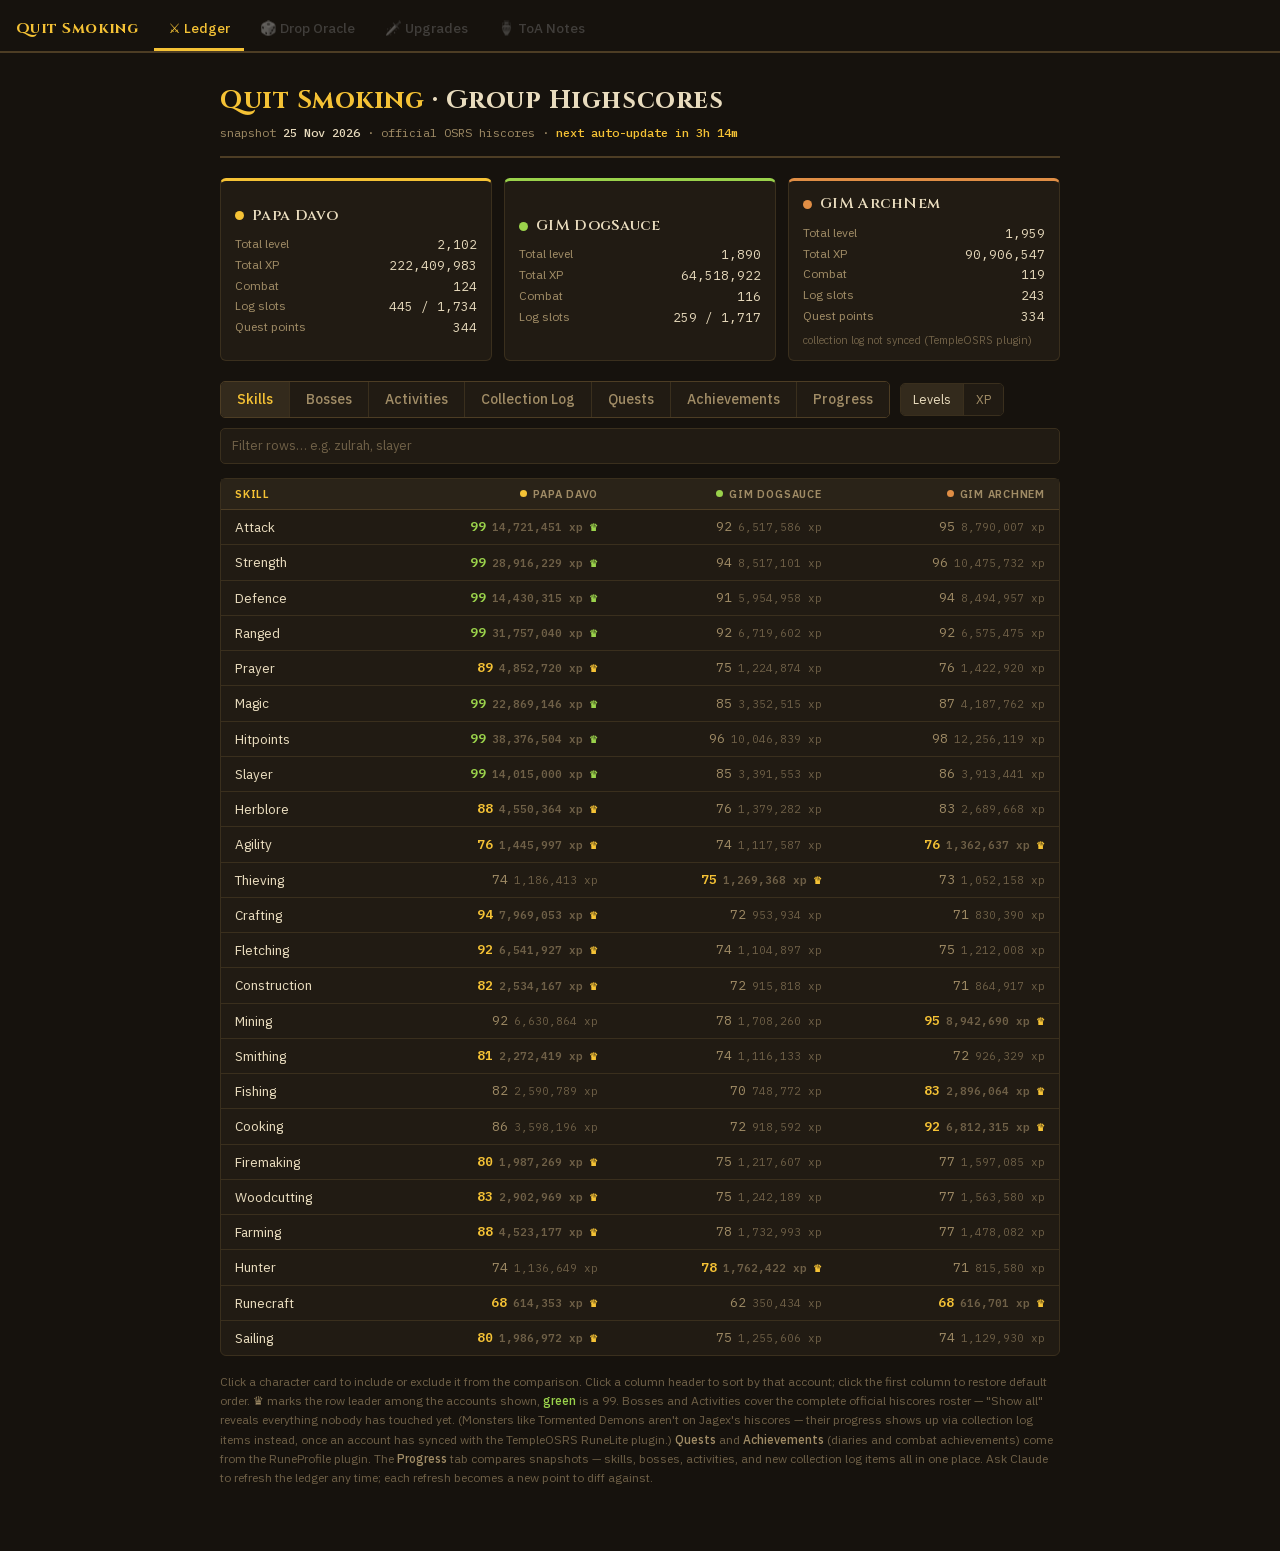
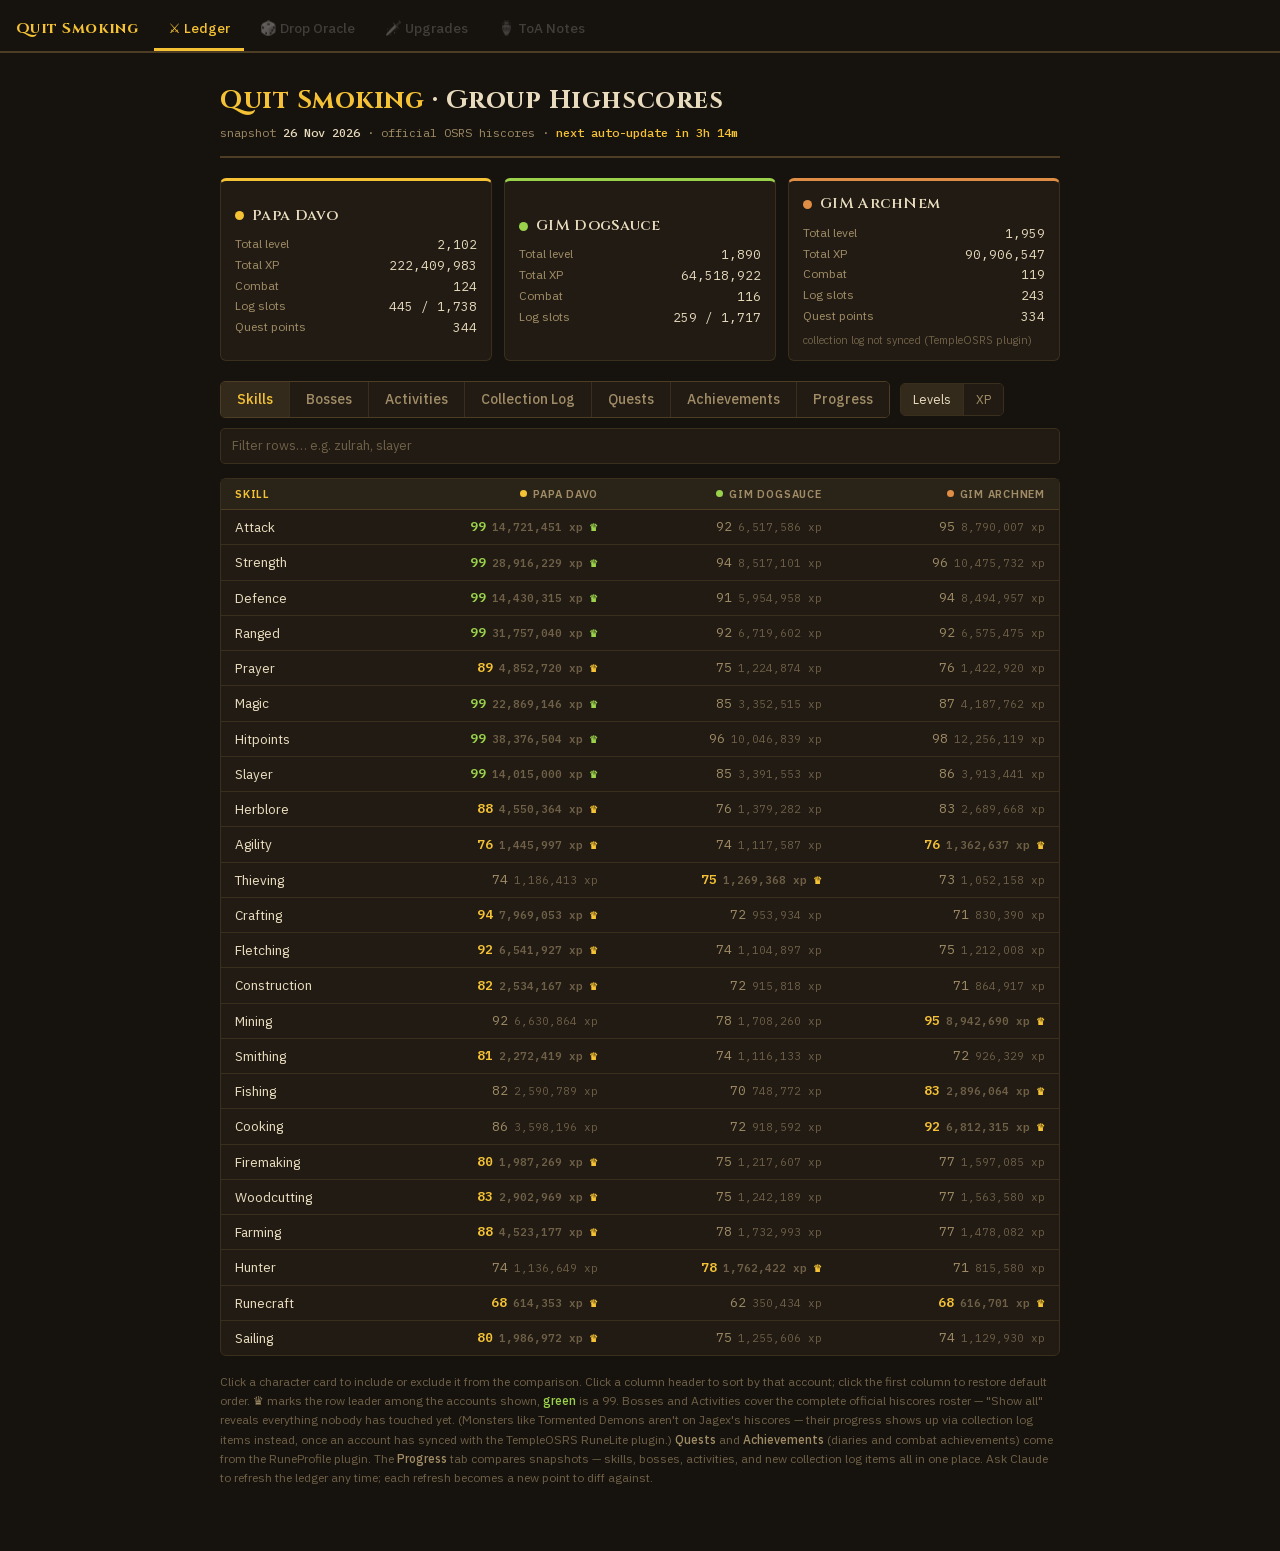
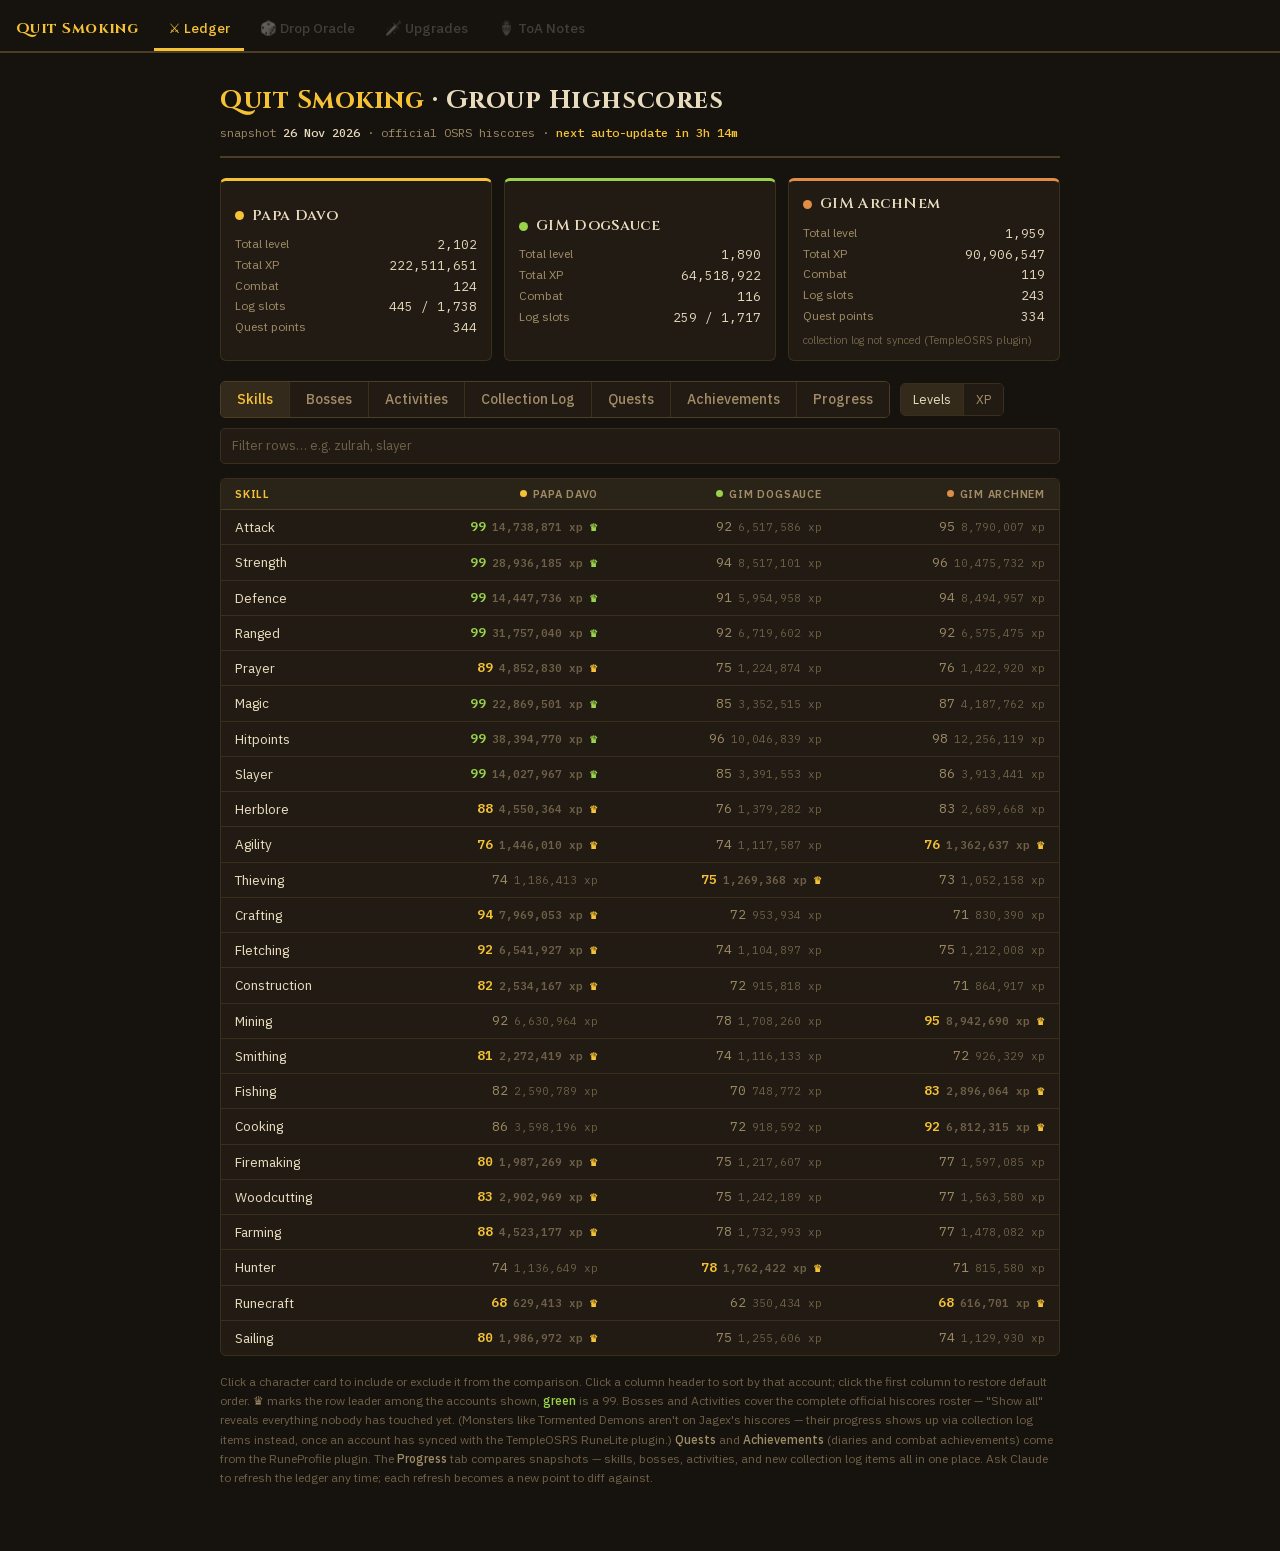
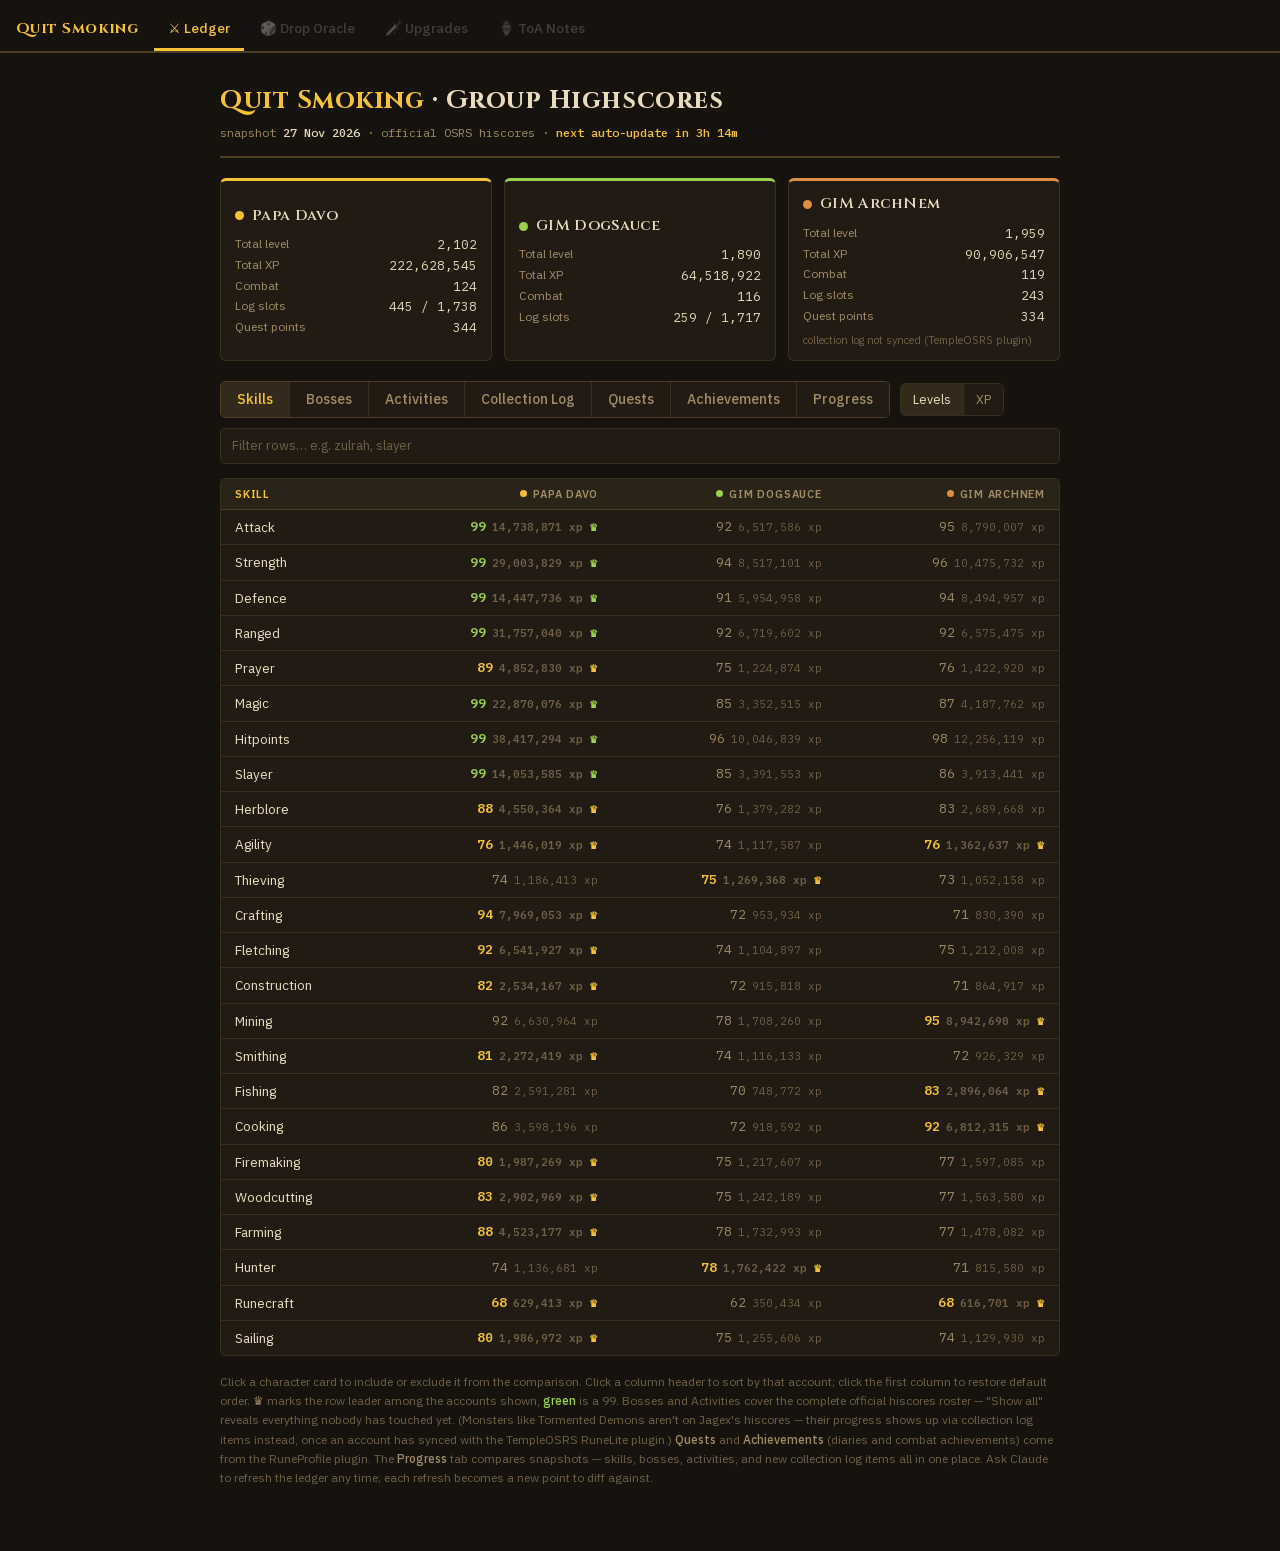
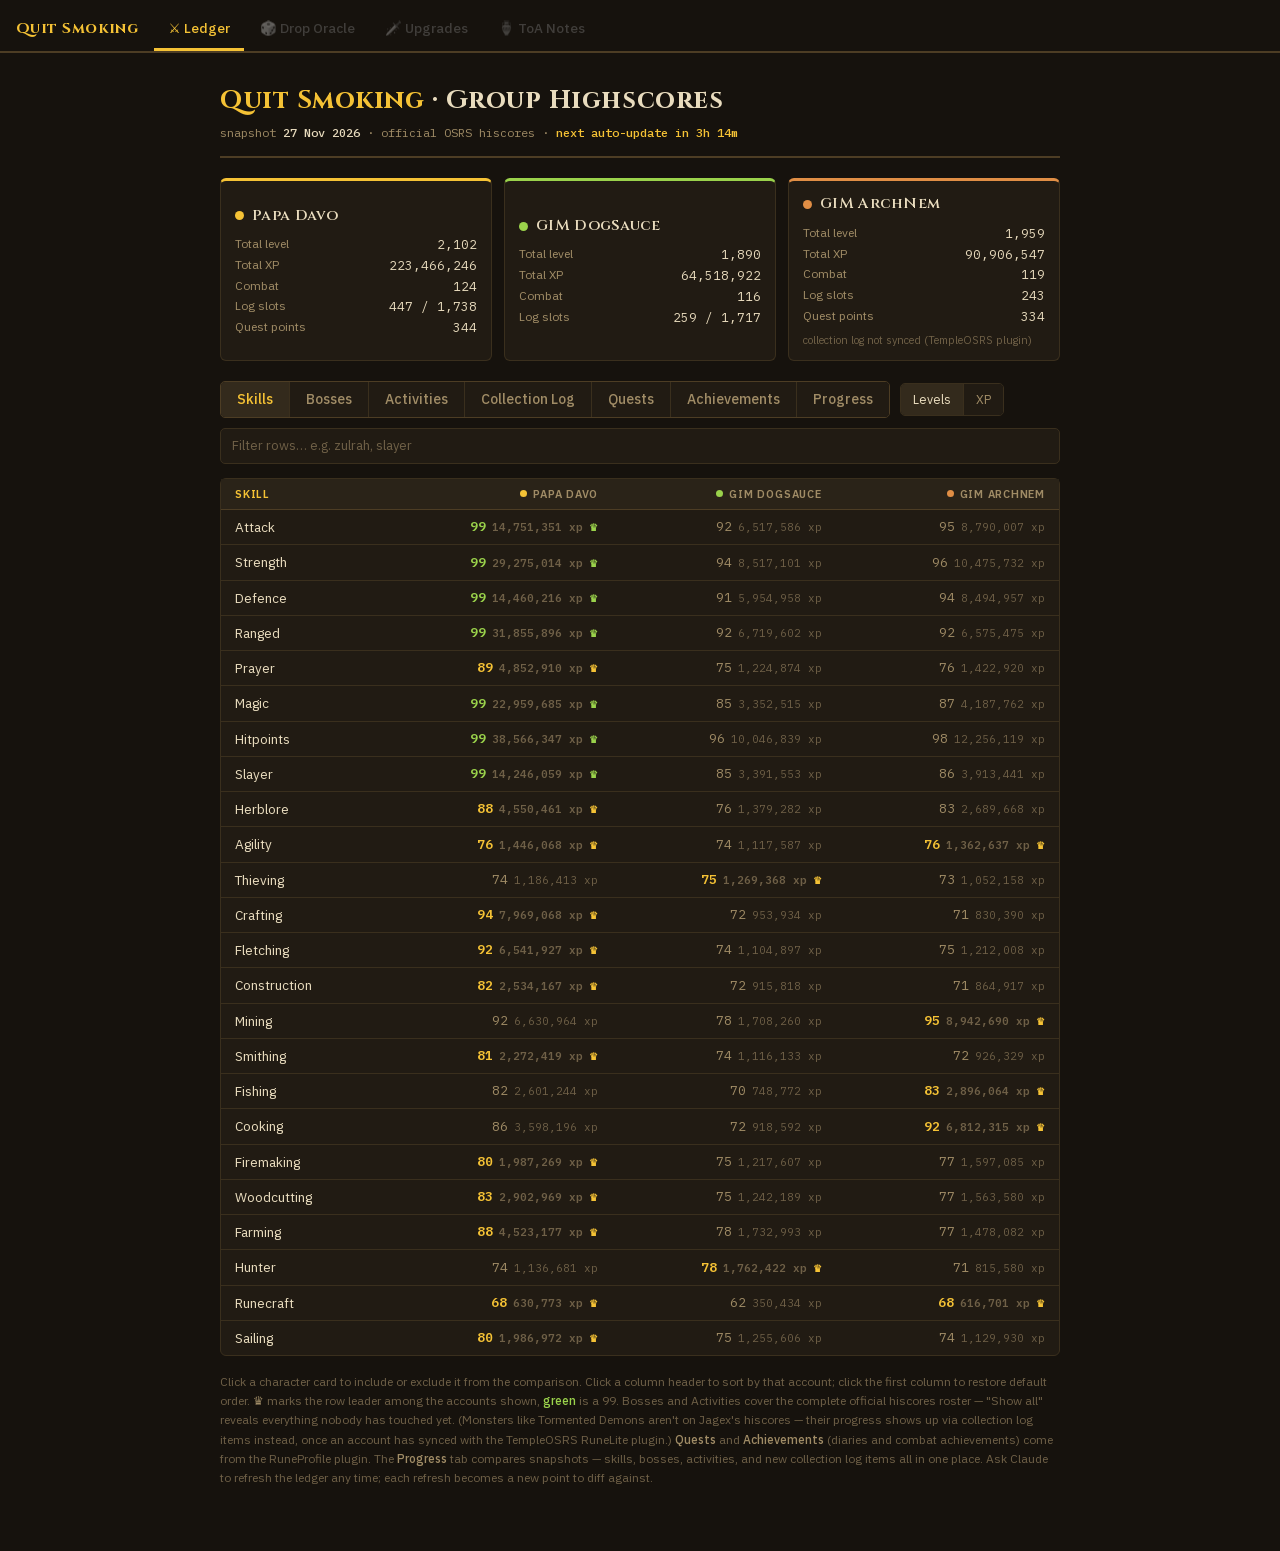
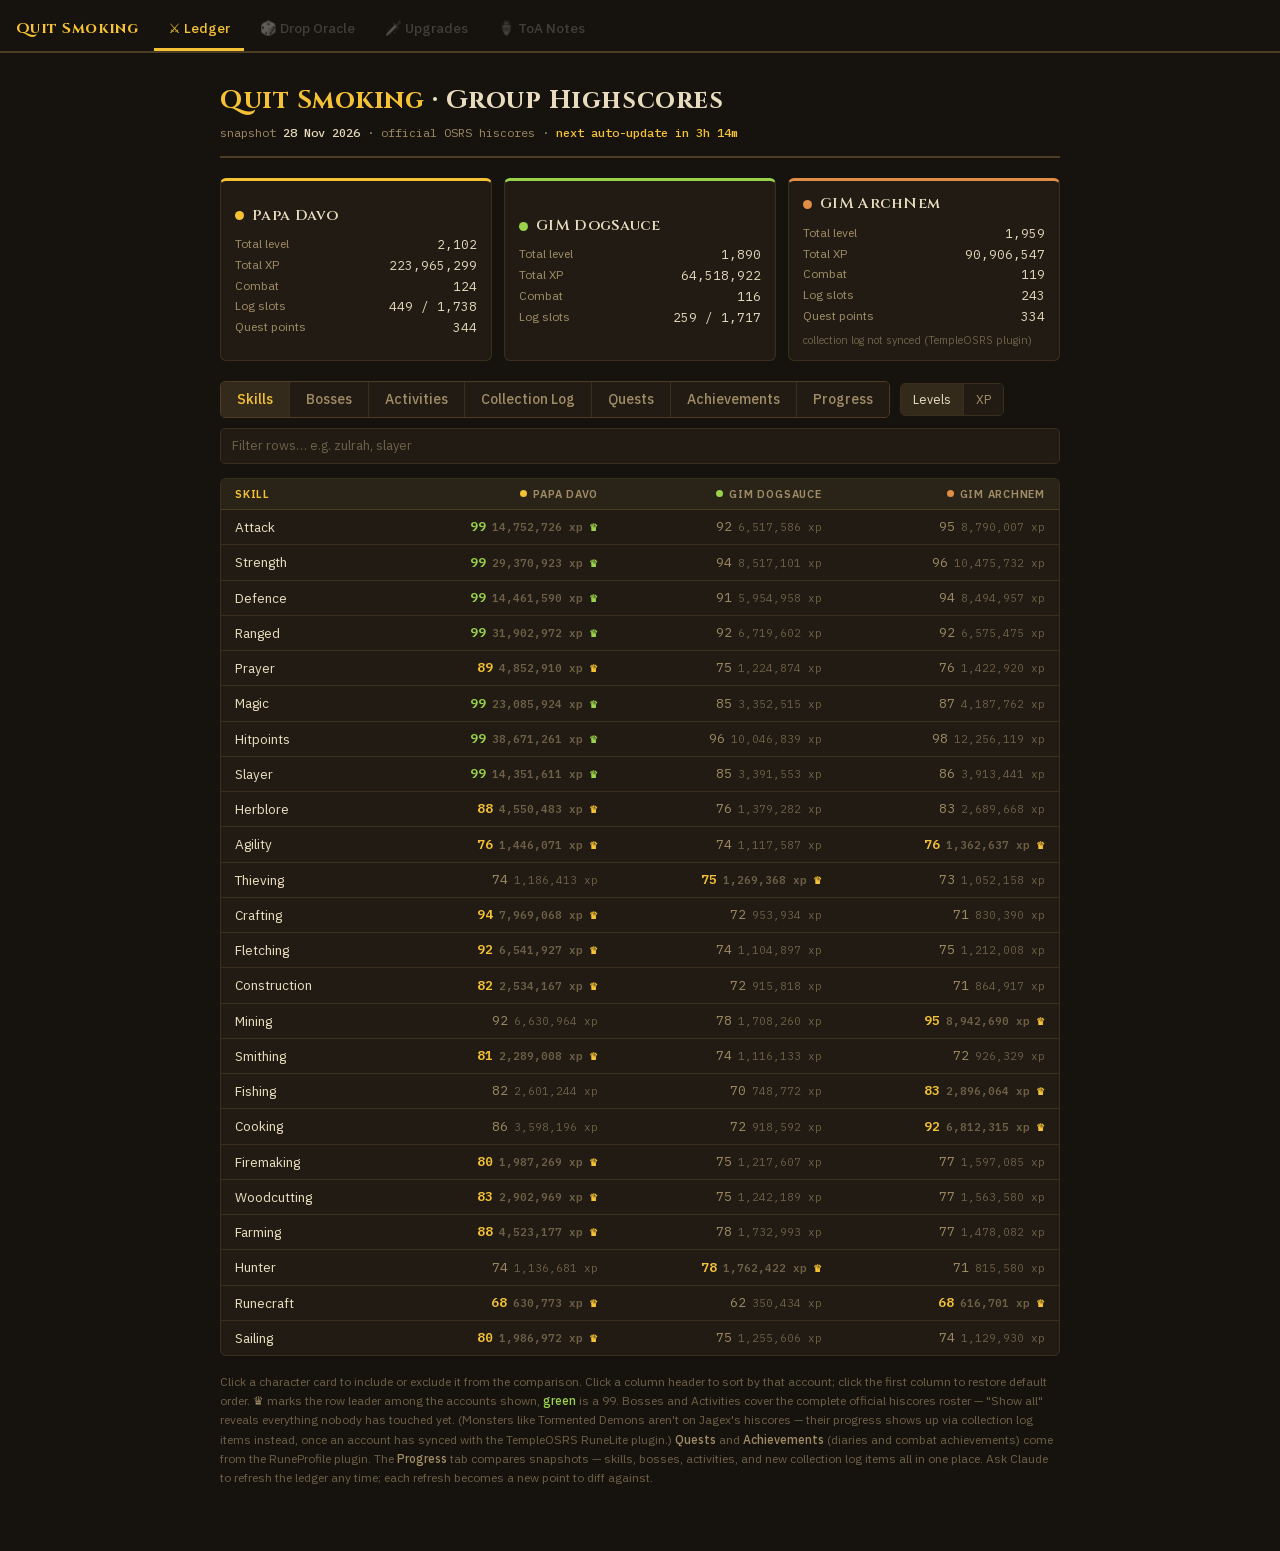
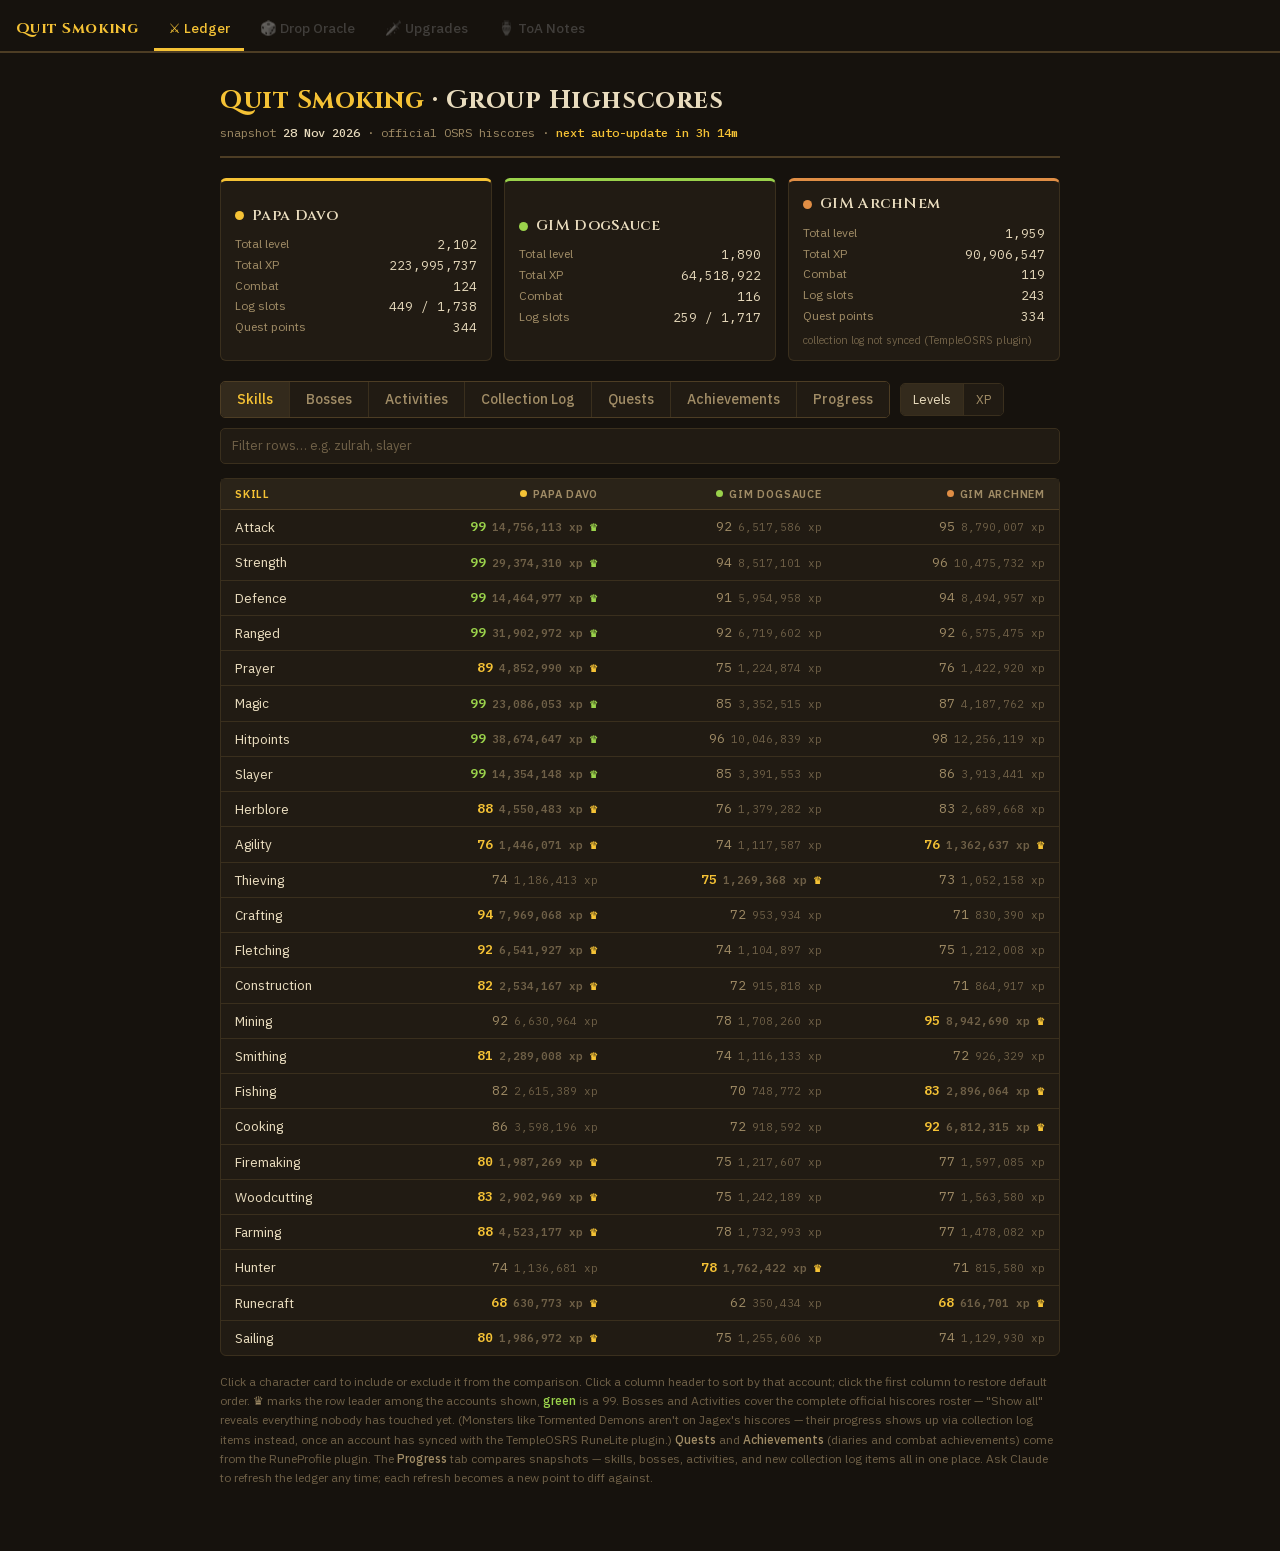
